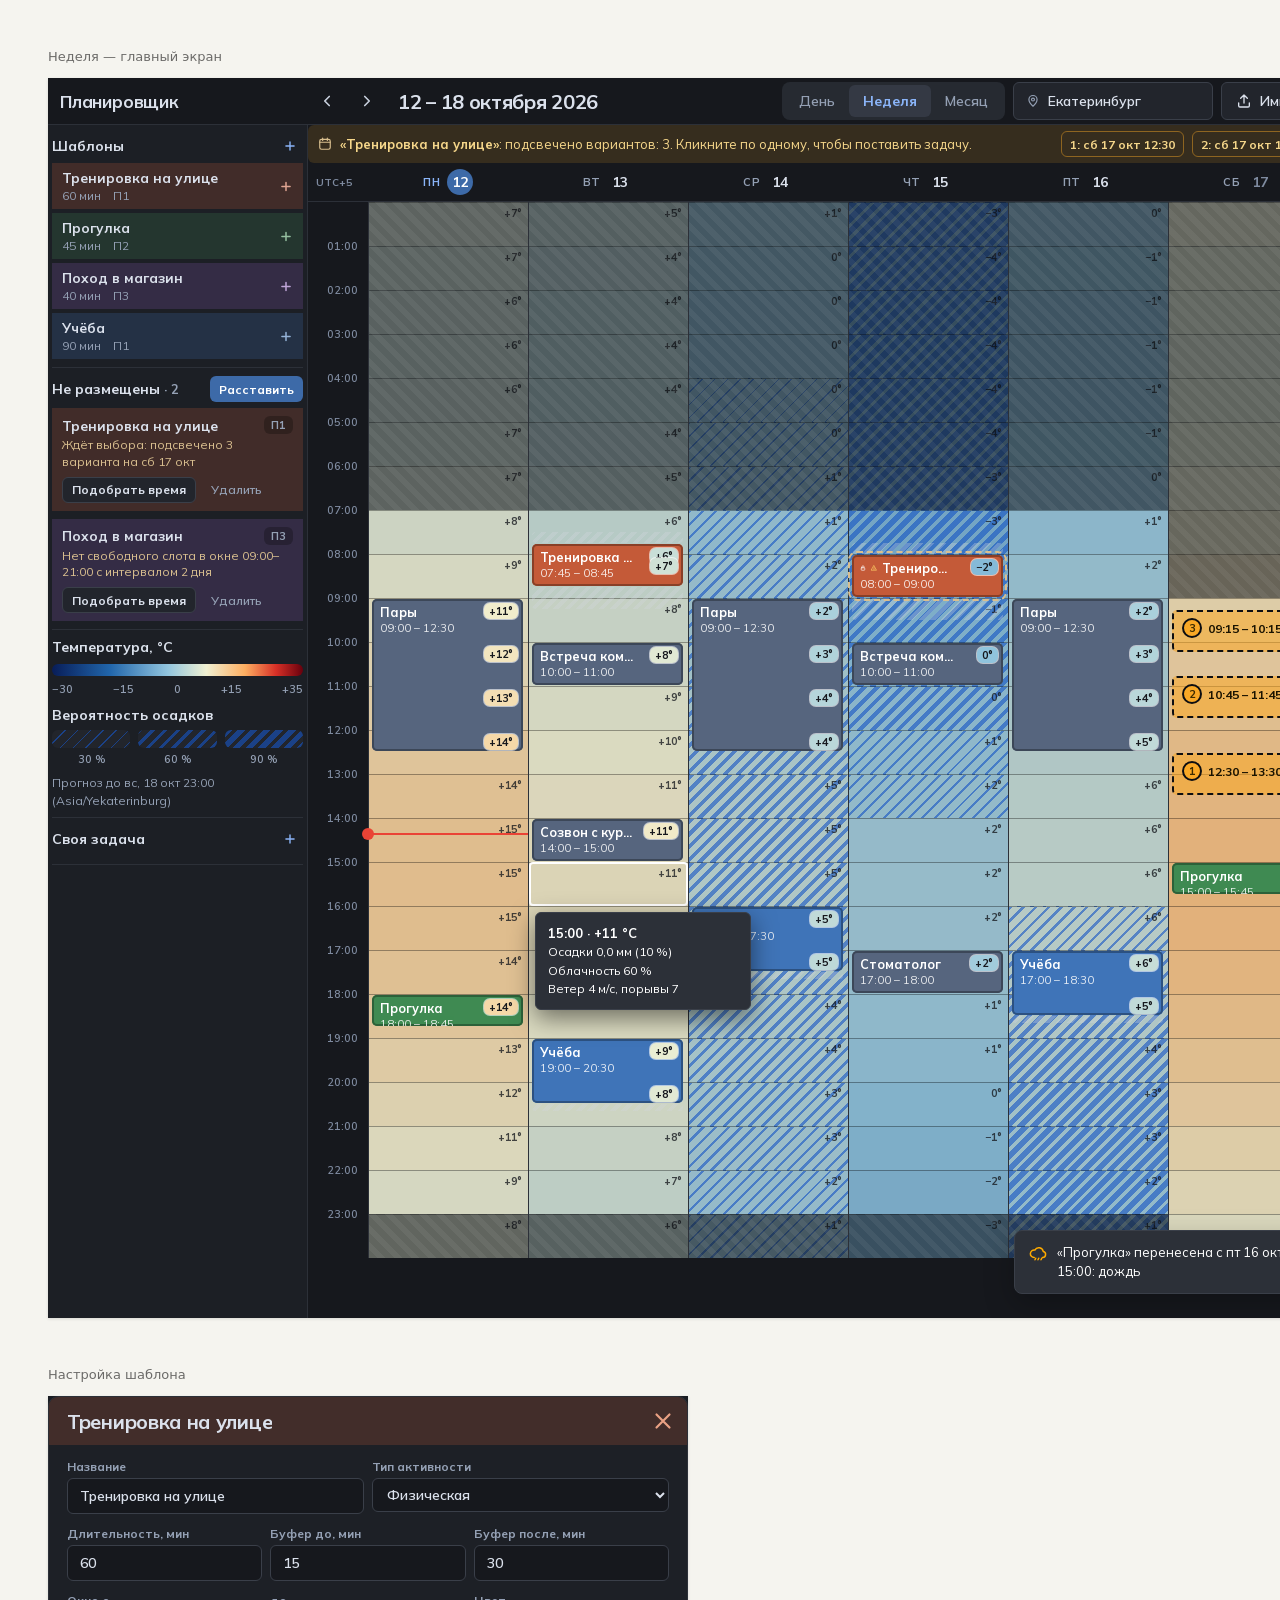
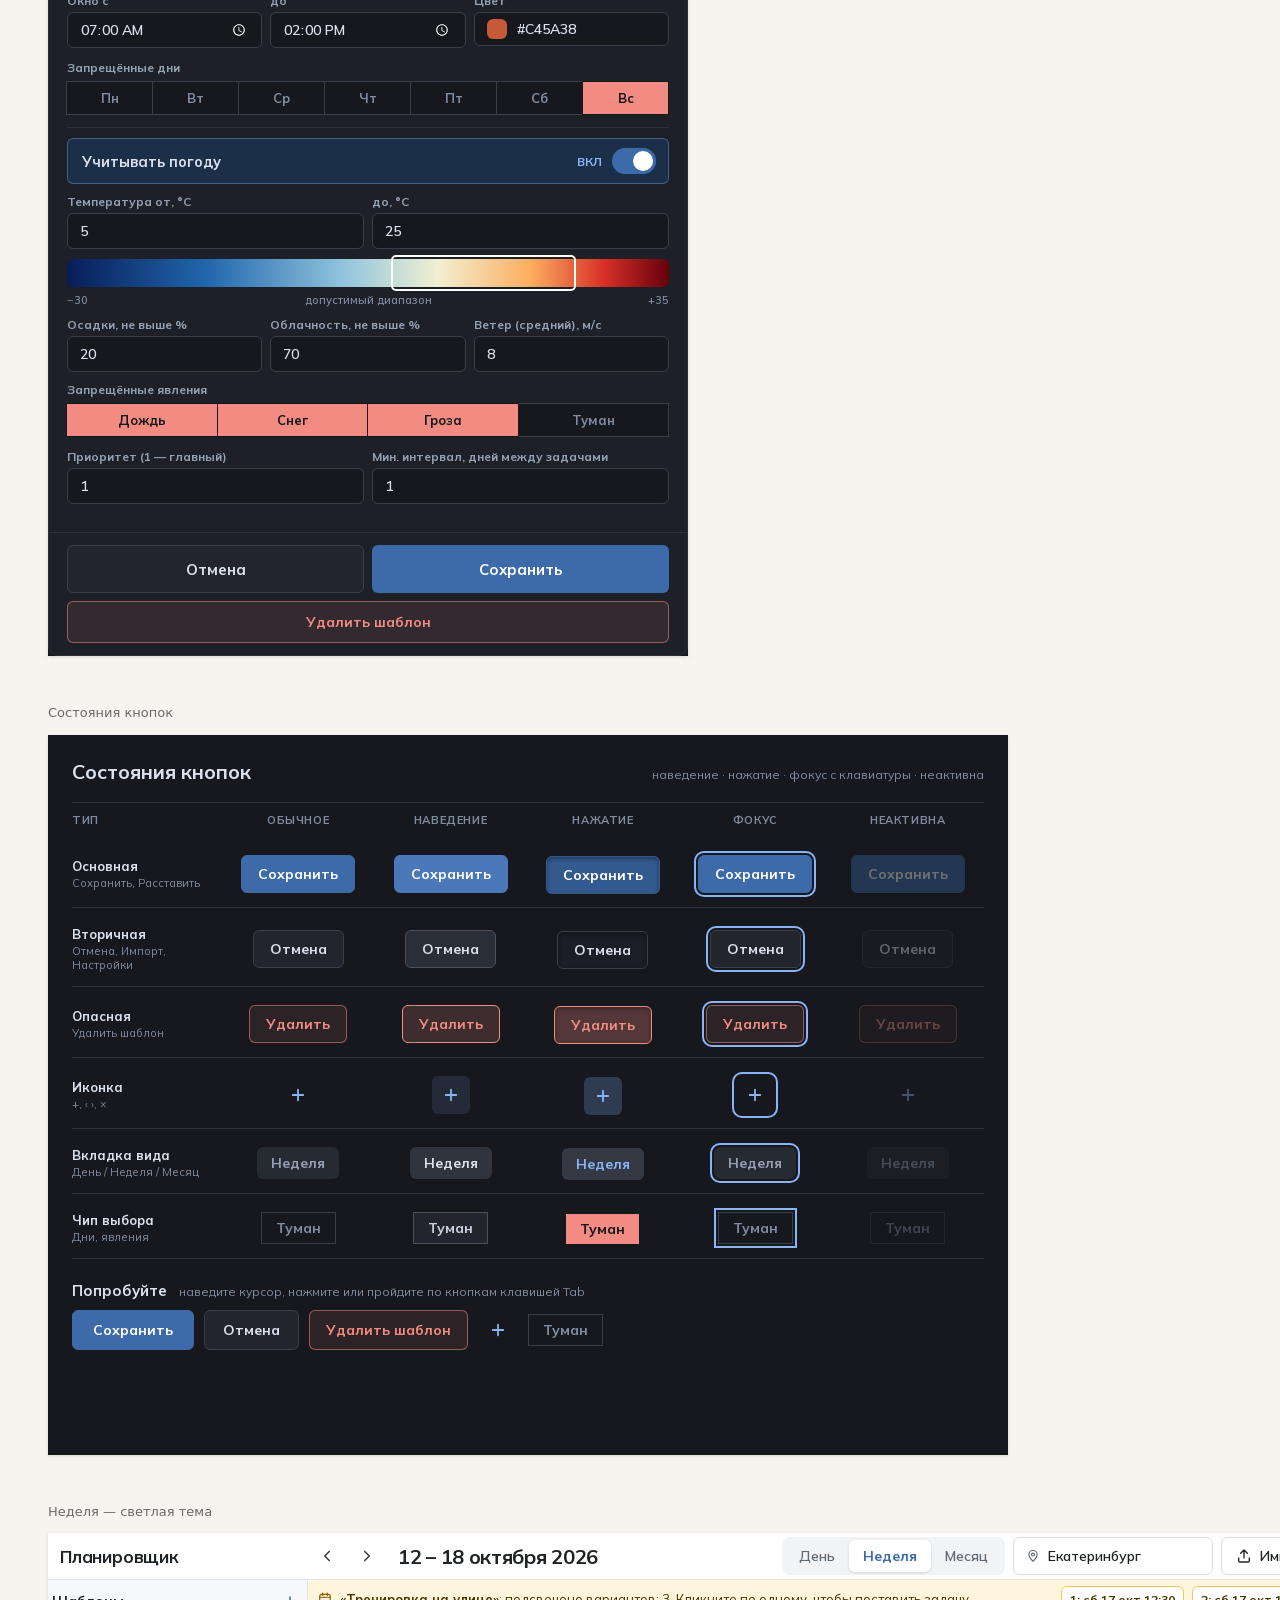
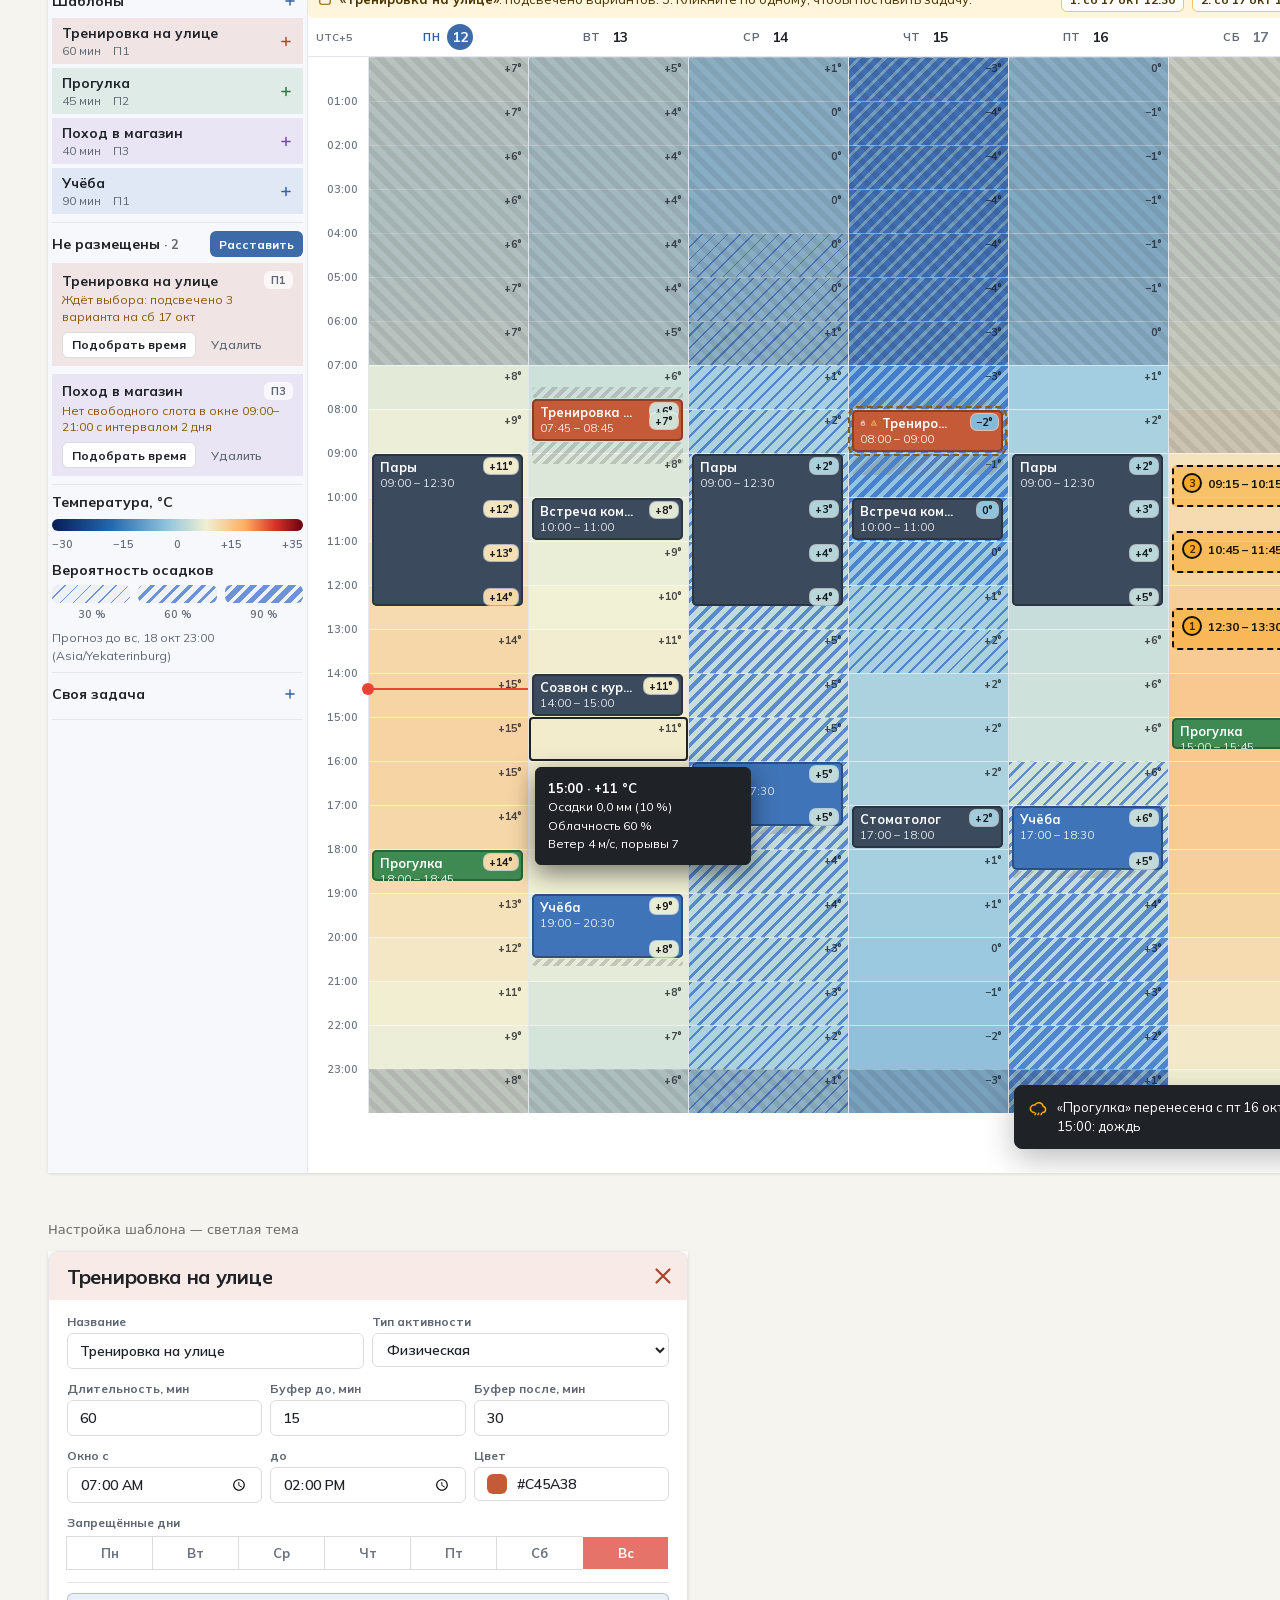
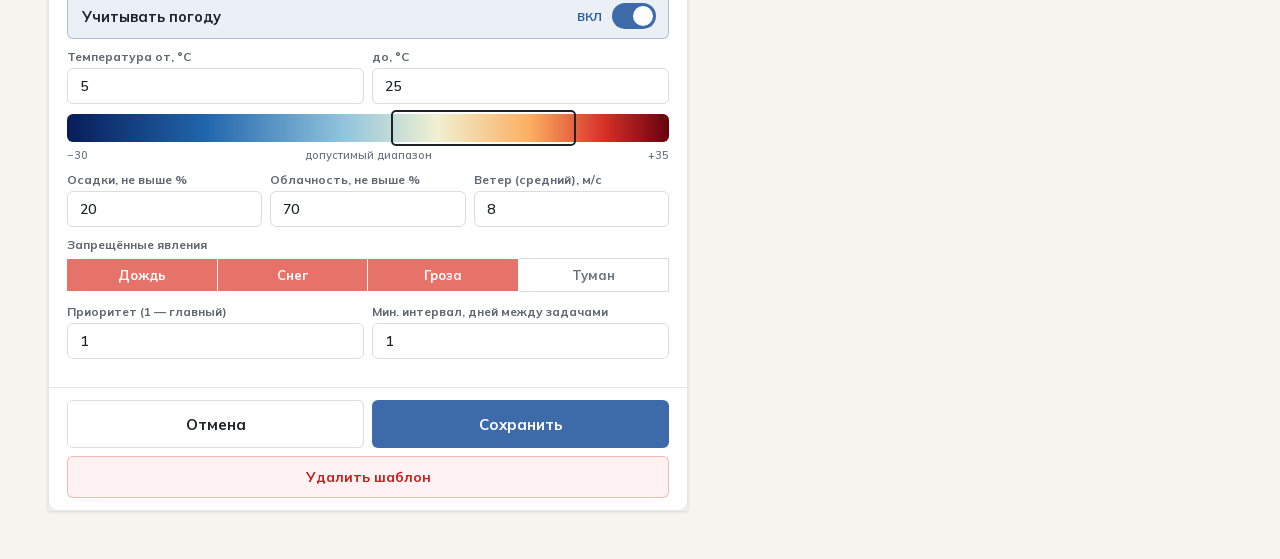
==== Погодный планировщик.html @ 5e6306bb "first commit" ====
<!DOCTYPE html>
<html>
<head>
  <meta charset="utf-8">
  <title>Погодный планировщик</title>
  <style>
    * { margin: 0; padding: 0; box-sizing: border-box; }
    body { background: #faf9f5; display: flex; align-items: center; justify-content: center; min-height: 100vh; font-family: -apple-system, BlinkMacSystemFont, sans-serif; }
    #__bundler_loading { position: fixed; bottom: 20px; right: 20px; font: 13px/1.4 -apple-system, BlinkMacSystemFont, sans-serif; color: #666; background: #fff; padding: 8px 14px; border-radius: 8px; box-shadow: 0 1px 4px rgba(0,0,0,0.12); z-index: 10000; }
    #__bundler_thumbnail { position: fixed; inset: 0; width: 100%; height: 100%; display: flex; align-items: center; justify-content: center; background: #faf9f5; z-index: 9999; }
    #__bundler_thumbnail svg { width: 100%; height: 100%; object-fit: contain; }
    #__bundler_placeholder { color: #999; font-size: 14px; }
  </style>
  <noscript>
    <style>#__bundler_loading { display: none; }</style>
    <div style="position:fixed;bottom:12px;left:12px;font:13px/1.4 -apple-system,BlinkMacSystemFont,sans-serif;color:#999;background:rgba(255,255,255,0.9);padding:6px 12px;border-radius:6px;box-shadow:0 1px 4px rgba(0,0,0,0.08);z-index:10000;">
      This page requires JavaScript to display.
    </div>
  </noscript>
</head>
<body>
  <div id="__bundler_placeholder">Loading Погодный планировщик...</div>
  <div id="__bundler_loading">Unpacking...</div>

  <script>
    
document.addEventListener('DOMContentLoaded', async function() {
  const loading = document.getElementById('__bundler_loading');
  function setStatus(msg) { if (loading) loading.textContent = msg; }

  const FONT_MIME = /^(font[/]|application[/](x-)?font-|application[/]vnd\.ms-fontobject)/i;
  const MIME_TOKEN = /^[\w.+-]+[/][\w.+-]+$/;
  function toBase64(bytes) {
    let bin = '';
    for (let i = 0; i < bytes.length; i += 0x8000) {
      bin += String.fromCharCode.apply(null, bytes.subarray(i, i + 0x8000));
    }
    return btoa(bin);
  }

  // Error sink persists across replaceWith since it's on window, not the DOM.
  window.addEventListener('error', function(e) {
    // Failed resource loads (CSP-blocked links, scripts, images) fire plain
    // events at the element — warn only; real JS errors carry message/error.
    if (!e.message && !e.error && e.target && e.target !== window) {
      console.warn('[bundle] resource failed to load:',
        e.target.tagName, String(e.target.src || e.target.href || ''));
      return;
    }
    var p = document.body || document.documentElement;
    var d = document.getElementById('__bundler_err') || p.appendChild(document.createElement('div'));
    d.id = '__bundler_err';
    d.style.cssText = 'position:fixed;bottom:12px;left:12px;right:12px;font:12px/1.4 ui-monospace,monospace;background:#2a1215;color:#ff8a80;padding:10px 14px;border-radius:8px;border:1px solid #5c2b2e;z-index:99999;white-space:pre-wrap;max-height:40vh;overflow:auto';
    d.textContent = (d.textContent ? d.textContent + String.fromCharCode(10) : '') +
      '[bundle] ' + (e.message || e.type) +
      (e.filename ? ' (' + e.filename.slice(0, 60) + ':' + e.lineno + ')' : '');
  }, true);

  try {
    const manifestEl = document.querySelector('script[type="__bundler/manifest"]');
    const templateEl = document.querySelector('script[type="__bundler/template"]');
    if (!manifestEl || !templateEl) {
      setStatus('Error: missing bundle data');
      console.error('[bundler] Missing script tags — manifestEl:', !!manifestEl, 'templateEl:', !!templateEl);
      return;
    }

    const manifest = JSON.parse(manifestEl.textContent);
    let template = JSON.parse(templateEl.textContent);

    // Nested page bundles (iframe targets). Each ships ONCE, in the ROOT
    // document's manifest; frame srcs carry an about:blank#<uuid> marker
    // instead of a substitutable uuid. Every document mints the blobs for
    // its OWN frames — from local text at the root, or text obtained from
    // its DIRECT parent over the relay protocol below — so each frame
    // navigation stays same-origin with its initiator and a deduped page
    // loads at any depth on any host, including a file:// download's
    // opaque origins (where a blob minted by one document cannot be
    // navigated to by another).
    const pageOrderEl = document.querySelector('script[type="__bundler/page_order"]');
    const pageOrder = pageOrderEl ? JSON.parse(pageOrderEl.textContent) : [];
    const pageSet = new Set(pageOrder);
    const pageTexts = {};

    // ── Nested-page text protocol (parent-chain relay) ──
    // Page bundles ship once, in the ROOT document's manifest. Every
    // document mints the blobs for its OWN frames, obtaining page text
    // through a strict parent-chain relay: a document only ever SENDS to
    // its direct parent (which, for every document the publisher's own
    // runtime minted, is another publisher document) and only ACCEPTS
    // text from that direct parent; requests from below are honored only
    // for the document's own child frames, and the ROOT never sends
    // upward at all. That last rule is load-bearing: the artifact host's
    // frame-ancestors allows claude.ai (and friends) to frame an
    // artifact, so window.top can be a FOREIGN document — a top-addressed
    // protocol would hand page uuids to that ancestor and accept forged
    // "page text" from it, minting attacker HTML as an artifact-origin
    // blob document. The chain never touches the ancestor: requests stop
    // at the root, replies are origin-addressed per hop (never '*' when
    // an origin exists), and both directions are origin-gated (on https
    // a foreign sender's origin can never equal this document's; in
    // opaque contexts — file:// — everything serializes as 'null', where
    // an embedded EXTERNAL frame still fails the gate by carrying its
    // own real origin, and a sandboxed child of such a frame is excluded
    // by the own-child-frames check plus uuid unguessability). Shape is
    // deny-by-default: one request form, one reply form, no error
    // replies.
    // window.origin is the SERIALIZED SECURITY origin ('null' in opaque
    // contexts such as a sandboxed preview iframe) — location.origin is
    // computed from the URL and stays 'https://…' even when the document
    // is sandboxed, which would misgate every opaque chain.
    const OWN_TARGET = /^https?:[/][/]/.test(window.origin || '')
      ? window.origin
      : '*';
    function trustedOrigin(e) {
      if (e.origin === window.origin) return true; // https chains; opaque==opaque
      // file:// trees: Chrome serializes the file document's origin as
      // 'file://' while the blob: documents it mints serialize as 'null',
      // so the two legitimate shapes can never string-match — accept the
      // pair in both directions. https origins never serialize as either,
      // and sender identity (own child frame / direct parent) is checked
      // separately.
      return (
        (e.origin === 'null' &&
          (window.origin === 'file://' ||
            window.location.protocol === 'file:')) ||
        (/^file:/.test(e.origin) && window.origin === 'null')
      );
    }
    // Non-empty only in the root document (nested bundles ship an empty
    // island), so it doubles as the root marker: the root answers from
    // local text and treats a miss as authoritative — never relaying to
    // its (possibly foreign) parent.
    const isPageRoot = pageOrder.length > 0;
    const blobUrls = {};
    const resourceBlobs = {};
    const UUID_SHAPE = /^[0-9a-f]{8}-[0-9a-f]{4}-[0-9a-f]{4}-[0-9a-f]{4}-[0-9a-f]{12}$/;
    const pendingFrames = {}; // uuid -> [{el, frag}] awaiting text for own frames
    const pendingRelays = {}; // uuid -> [childWindow] awaiting text to pass down
    function mountPage(el, frag, text) {
      const pageBlob = new Blob([text], { type: 'text/html' });
      const u = URL.createObjectURL(pageBlob);
      resourceBlobs[u] = pageBlob;
      el.src = u + frag;
    }
    function deliverPage(uuid, text) {
      const frames = pendingFrames[uuid];
      delete pendingFrames[uuid];
      if (frames) for (const f of frames) mountPage(f.el, f.frag, text);
      const relays = pendingRelays[uuid];
      delete pendingRelays[uuid];
      if (relays) {
        for (const cw of relays) {
          try { cw.postMessage({ __bundler_page: uuid, __bundler_text: text }, OWN_TARGET); } catch (err) { /* gone */ }
        }
      }
    }
    function ownFrameWindows() {
      const out = [];
      for (const f of Array.from(document.querySelectorAll('iframe'))) {
        try { if (f.contentWindow) out.push(f.contentWindow); } catch (err) { /* detached */ }
      }
      return out;
    }
    window.addEventListener('message', function (e) {
      const d = e.data;
      if (!d || typeof d !== 'object' || !e.source) return;
      // Origin gate first; the structural checks below (own-child-frames
      // for requests, direct-parent + solicited-uuid for replies, the
      // root's never-relay rule) are what hold in fully opaque chains
      // where origin strings can't discriminate — a sandboxed root's
      // FOREIGN wrapper still fails all three even though both serialize
      // as real-vs-'null' rather than matching.
      if (!trustedOrigin(e)) return;
      if (typeof d.__bundler_need === 'string' && UUID_SHAPE.test(d.__bundler_need)) {
        // Requests are honored only for this document's own child frames.
        if (ownFrameWindows().indexOf(e.source) < 0) return;
        const uuid = d.__bundler_need;
        const text = pageTexts[uuid];
        if (typeof text === 'string') {
          try { e.source.postMessage({ __bundler_page: uuid, __bundler_text: text }, OWN_TARGET); } catch (err) { /* gone */ }
          return;
        }
        if (isPageRoot || window.parent === window) return; // authoritative miss
        const waiting = pendingRelays[uuid];
        if (waiting) {
          if (waiting.indexOf(e.source) < 0) waiting.push(e.source);
          return;
        }
        // Never-answered uuids would otherwise accumulate forever under a
        // request spray; past the cap (far above any real page count) new
        // relays are dropped rather than remembered.
        if (Object.keys(pendingRelays).length >= 128) return;
        pendingRelays[uuid] = [e.source];
        window.parent.postMessage({ __bundler_need: uuid }, OWN_TARGET);
      } else if (
        typeof d.__bundler_page === 'string' &&
        UUID_SHAPE.test(d.__bundler_page) &&
        typeof d.__bundler_text === 'string'
      ) {
        // The shape test is load-bearing beyond tidiness: the solicited
        // check below uses the in operator, which matches prototype keys
        // ('__proto__', 'constructor') — an unshaped key would reach
        // deliverPage and throw, painting the error banner.
        // Text is accepted only from the direct parent — the document
        // that minted this one.
        if (e.source !== window.parent || window.parent === window) return;
        if (!(d.__bundler_page in pendingFrames) && !(d.__bundler_page in pendingRelays)) return;
        deliverPage(d.__bundler_page, d.__bundler_text);
      }
    });

    const uuids = Object.keys(manifest);
    setStatus('Unpacking ' + uuids.length + ' assets...');

    await Promise.all(uuids.map(async (uuid) => {
      const entry = manifest[uuid];
      try {
        const binaryStr = atob(entry.data);
        const bytes = new Uint8Array(binaryStr.length);
        for (let i = 0; i < binaryStr.length; i++) bytes[i] = binaryStr.charCodeAt(i);

        let finalBytes = bytes;
        if (entry.compressed) {
          if (typeof DecompressionStream !== 'undefined') {
            const ds = new DecompressionStream('gzip');
            const writer = ds.writable.getWriter();
            const reader = ds.readable.getReader();
            writer.write(bytes);
            writer.close();
            const chunks = [];
            let totalLen = 0;
            while (true) {
              const { done, value } = await reader.read();
              if (done) break;
              chunks.push(value);
              totalLen += value.length;
            }
            finalBytes = new Uint8Array(totalLen);
            let offset = 0;
            for (const chunk of chunks) { finalBytes.set(chunk, offset); offset += chunk.length; }
          } else {
            console.warn('DecompressionStream not available, asset ' + uuid + ' may not render');
          }
        }

        if (pageSet.has(uuid)) {
          pageTexts[uuid] = new TextDecoder().decode(finalBytes);
          return;
        }
        if (FONT_MIME.test(entry.mime) && MIME_TOKEN.test(entry.mime)) {
          // Strict artifact hosts allow font-src data: but not blob:.
          blobUrls[uuid] = 'data:' + entry.mime + ';base64,' +
            (entry.compressed ? toBase64(finalBytes) : entry.data);
        } else {
          const blob = new Blob([finalBytes], { type: entry.mime });
          blobUrls[uuid] = URL.createObjectURL(blob);
          resourceBlobs[blobUrls[uuid]] = blob;
        }
      } catch (err) {
        console.error('Failed to decode asset ' + uuid + ':', err);
        const blob = new Blob([], { type: entry.mime });
        blobUrls[uuid] = URL.createObjectURL(blob);
        resourceBlobs[blobUrls[uuid]] = blob;
      }
    }));

    const extResEl = document.querySelector('script[type="__bundler/ext_resources"]');
    const extResources = extResEl ? JSON.parse(extResEl.textContent) : [];
    const resourceMap = {};
    for (const entry of extResources) {
      if (blobUrls[entry.uuid]) resourceMap[entry.id] = blobUrls[entry.uuid];
    }

    // Artifact-host CSP (connect-src 'self') refuses fetch() of blob: URLs —
    // consumers read these Blobs directly. Survives the swap like the error sink.
    window.__resourceBlobs = resourceBlobs;

    setStatus('Rendering...');
    // Page uuids have no blob here — they ride inside about:blank#<uuid>
    // frame markers the pass below resolves after the swap.
    for (const uuid of uuids) {
      if (pageSet.has(uuid)) continue;
      template = template.split(uuid).join(blobUrls[uuid]);
    }

    // Strip integrity + crossorigin — blob URLs from a file:// document inherit
    // a null origin, so crossorigin forces a CORS fetch that SRI then rejects.
    // The manifest bytes are ours; SRI protects against CDN compromise, not this.
    // appifacts: only on tags now pointing at OUR blob: URLs. A reference the
    // bundler left live-fetched (an absolute x-import, a runtime dependency it
    // could not embed, an authored external script) keeps the pin it was
    // written with: that fetch is exactly what SRI protects. (A crossorigin
    // on a parent whose child carries the blob — <video crossorigin><source>
    // — is left alone too; the attribute is then the author's to drop.)
    template = template.replace(/<[a-z][^>]*>/gi, (tag) => /\s(?:src|href|srcset|poster|data|xlink:href)="blob:/i.test(tag) ? tag.replace(/\s+integrity="[^"]*"/gi, '').replace(/\s+crossorigin="[^"]*"/gi, '') : tag);

    const resourceScript = '<script>window.__resources = ' +
      JSON.stringify(resourceMap).replace(/<\//g, '<\\/') +
      ';</' + 'script>';
    // Inject after <head> so the DOCTYPE stays first; prepending the script
    // would push the parser into quirks mode. DOMParser always emits a <head>
    // (synthesizing one if the source HTML omitted it) but may carry
    // attributes through, so match the full opening tag. slice() rather than
    // replace() keeps us clear of $-pattern substitution in resourceScript.
    const headOpen = template.match(/<head[^>]*>/i);
    if (headOpen) {
      const i = headOpen.index + headOpen[0].length;
      template = template.slice(0, i) + resourceScript + template.slice(i);
    }

    // Parse the template and swap the root element. Scripts inserted via
    // DOMParser/replaceWith are inert per spec — re-create each with
    // createElement so they execute, awaiting onload for src scripts to
    // preserve ordering (React before ReactDOM before Babel before text/babel).
    const doc = new DOMParser().parseFromString(template, 'text/html');
    document.documentElement.replaceWith(doc.documentElement);

    // Resolve page-frame markers: mint this document's own blob for each
    // framed page — from local text when this is the root, otherwise by
    // asking the direct parent over the relay protocol above. An
    // unanswered request leaves the frame on about:blank, the same
    // degraded state as a refused embed.
    {
      const MARKER = /^about:blank#([0-9a-f]{8}-[0-9a-f]{4}-[0-9a-f]{4}-[0-9a-f]{4}-[0-9a-f]{12})(#.*)?$/;
      const needed = [];
      for (const el of Array.from(document.querySelectorAll('iframe'))) {
        const m = MARKER.exec(el.getAttribute('src') || '');
        if (!m) continue;
        const text = pageTexts[m[1]];
        if (typeof text === 'string') {
          mountPage(el, m[2] || '', text);
        } else if (window.parent !== window && !isPageRoot) {
          const had = pendingFrames[m[1]];
          (pendingFrames[m[1]] = had || []).push({ el: el, frag: m[2] || '' });
          if (!had) needed.push(m[1]);
        }
      }
      for (const uuid of needed) {
        window.parent.postMessage({ __bundler_need: uuid }, OWN_TARGET);
      }
    }

    const dead = Array.from(document.scripts);
    for (const old of dead) {
      const s = document.createElement('script');
      for (const a of old.attributes) s.setAttribute(a.name, a.value);
      s.textContent = old.textContent;
      // text/babel scripts with a src: read and inline. transformScriptTags
      // does XHR against the src, but blob:null/ from a file:// origin is
      // silently dropped. Inlining makes it a plain inline babel script,
      // which transformScriptTags handles unconditionally.
      if ((s.type === 'text/babel' || s.type === 'text/jsx') && s.src) {
        const pre = resourceBlobs[s.src.split('#')[0]];
        s.textContent = pre ? await pre.text() : await (await fetch(s.src)).text();
        s.removeAttribute('src');
      }
      const p = s.src ? new Promise(function(r) { s.onload = s.onerror = r; }) : null;
      old.replaceWith(s);
      if (p) await p;
    }
    // Babel standalone auto-transforms type=text/babel on DOMContentLoaded,
    // which fired before we swapped the document. Trigger manually if present.
    if (window.Babel && typeof window.Babel.transformScriptTags === 'function') {
      window.Babel.transformScriptTags();
    }
  } catch (err) {
    setStatus('Error unpacking: ' + err.message);
    console.error('Bundle unpack error:', err);
  }
});

  </script>

  <script type="__bundler/manifest">
{"b8b12810-e17d-4bee-95e9-1fae5b3ce254":{"mime":"text/html","compressed":true,"data":"H4sIAAAAAAAAE7y8yZLjSJYgeM+vQHp2p5klzAxcsNE8PEJIECBBggRJECBIz6gQLIqFxEbsYESI1HVkDnOp+9zmPDLTLdIzLVXzC1G/UF8yogBJo5lbZmdljYyHhDgIqD59+vTt76l/9/uhyKy3CxZxUt/7/nffXf4Cmvn97xDkOx+kGmI4WpyA9MunLLWe6E/1h9RNPfD9b//rb//y2//527/89l9+++d//Z9/+7+Q3/6f3/77b//7b//823/713/87V9++z/+9X/67b/99n8j//aP/4T89s+//dff/stv//W3//6v/8t3WDMfQkrSqnlCkD8hPyO+Fttu8IK0PiORZppuYNfPelg+Je6p/qmHsQniJz0sPyO/1hP10KyQnxFdMw52HGaB+YL8wdKsnkV8Rkw3iTytekEsD5SfEc1z7eDJTYGfvCAGCFIQf0b2WZK6VvVkhEEKgvT1g+8GTw5wbSd9QdqtVu58RqwwSJ8szXe96gV50qLIA09JlaTAf0QGnhscZpoh1b+5MEgfkUQLkqcExK51wfYPP/2kZ4HpgfgnL9TgFpGfkShM3NQNgxfEcktgwh2naei/IJ1WVH5G4gaH5gdE4QVpd6MSaz/j/14kjNAL4xfkDyRJfn5HMsu6oTodlUgbh+udCR5rppsl9YfzgTiaGRYvSAtpRyWCRyUS27p233qs/3tudx4+I6cnNzBBWZOv1fqABKmT+Xqgud5HRHCDBKQ1AxSumTo1lP/8Gbk5kv/8HzzhD3nminSv1+v9VZyTHB7eX0Eu1PfASJ8sF64ZBqnmBh8AjDzNAE7omSBGfr6eUL14zW+JewIv59OAk7/DrmLzXRAmRuxGaSNDZ3n6kMeuhArCAHxGfr2BgiDfmW6O1L+/fLqeQ3MMZ1Zsd6LyswestHmqufAvMOEHPHjDgs3+6u3dkL/mnQ5BPF7+bz33Hj5f2JGE3AiXfcuMZP3myop/gRNb9MPny5k2fPip2TSCrB03QSLNBkgMjpkbgwSZaLkm1SRF0vBCtOeGSJjp5jXVsVeyf4c1+vI7qIbqj5CUrvnl04cH/Ol74Xwif6/6fH5+fkXk27XOB/7pezmINOPgBvbrhFrj3rDL78zQyHwQpM+aabI5CFLBTVIQgPj+bijOmEZcIMLAvHtEtKQKDMTKAgOyx/0D8vPvEMjWSYpc2OwLcgVpg5T1AHwcVLx5f/cNincPn3+HXMEhCUilVEuz5N5P7AfkZ8S1kPvz0IfLAs8pKNMzXsgXxE9sKBJXNDhxvv5pxs9Y5AuC/cM9ZNKv2I+/QO50DQ0u8xX78b58evihFqx3H/LA/POznzzBb43kPmDu5ytwCPentThl5zX0r38untGnH9Gv2I+Xx/+EvdlRGg60BJD4vV6lIGnIhSAeSBHdDZAvyN3d5/qNFcbIPXztIl+gtnOR75B6yrMHAjt14Bv0C9Iq6VardQGD1EDQL4iUxpAwVhz6jKPFTGiCZ7iv6j7IPO/xDCnJdC2OterefYTQLsAeGgwalRSDNIsDRE9D7V53g/[base64]//CPye/Bcf4fP4DnVYhukb55//+XLmQyv5wm5LPTAM8Tg/u5rIy0/vm7YagiQhvXWX+4ez/OQK9jnVLPnmg8ez0xxf/2QxAbyyy+vA50YWPDF3d2FBS7Hf8sQuRYj0a1M167WL7+8vrg8nCX983Wa+bepAhDHdw8QYgR5FgQm47ieeX+dacRAS8F58v2d6eZXhM1nFy7yDtjlW23Lno0kWYMSaoq7v8mqNY7WjYHrnA1c5j75YRAmkWaAx+vTrQH7Q0drd9rExbxZFq3RrasBa7cu/tRbC0Zf37xA25WEnmsifyCMjt4BV6PVqx2RwnFT8FSv+xLF4KmIteizr5UXFxWHDmqYg9jywuJFy9LwSoy3SvP+7Ysf3g1AP9Io9+3WA/IC2QVBz+zyyqF3CIrcv/J/w2dVBF7H3oNny/VAoPkA+QG5Q+7hlNd3z4nnGuC+9YiQrQcERe5emu+eG4AghC8e7prVa5X0iKRxBh4+Q9WUxtVZgBol7WuBa4EkZb1bBjxmIK4k4AEjDeP7u0ZBfIU43phO7DL30493Zx5rYKbAj7yaDf/9MC9zX2HW2uIGzV9+QX7/usKrOni1h3e18n1BfDdJoJFtYCOmlmp3V+m9aI9a71zVR/wjMjvPSs5OjWYntaJ7ReHl7hH5/Q1Kj8jdK0LNxxsEP1YXHxwB8gWZSOL8OYIB5P0r+FtuO0ODxu+yxNtprwu/m3bR5HOQpMBsnLhmzwly71oxZLVG2SUPzwirGQ6SOG6UIOKcYR8RN6g1/0oU1xdIl5O9S65b+Iw0gJLYuOh/LUA0PczSF93TgsMfvssy1/weBq4HEF8guUGSAs1EQgvRkCTTk9RNs1TTPYDA4c8Im4O4ui4IA800qfHRvVBPoENwBZUmiLiZN3g0BwflEvFCQ/[base64]/R32+qMbE6POkwdUD88HzD2xB1Earrv0cXwMk/1cr+vYa5gkW+vFnih1tRuPnwRhaQF+Trj++hSQDKXwAKRALp69RvVoXmMUG+ID//+ipS//ZP//hv//SPZ8l6qiWr5qkrd9w33PNkOJobNKzzcJ51gbG4lUcoeEgYGOCN3H0kcGfReC+SH0nIO9F4PLM8ZJUryhc4qROHme1AaUxj10iRbzfwAhn0shz0/6CPGCMSOx9KSBreipDpxuAKAzKbaziPNUrgrVxDfKNM99zEATF0iYurAxpnQer64Mycj4ibXPjtdcYV0EMtQDVSfYZhF2vpujF4LrVCSB0tfYvZ5zqoBdBTr0c0Mq3FAHHCIIxBA/ECCaIP8b05lLAIEAP6Y1cSQzSuxxfUBEpAYF7lMIsKLTZrcfa8Z2QNcfK0JEXizANwj1Bsn3SgxXWSCYLS4tS1NCOt5f1VousVn7TAAEkKnW/N88IiQQxPy2B84yL3EBcrduHyD1BiG02tXSl8AfwIVdg55EjDCMo9okPlwIkrlh/NX48LqjsNScPoSTPNGCQJMC/ArqxfhJlnIg5cvOYyqM8TuHxN/wu+jcIzDBClkLD2K6BPV9781JyKmz7WTFCruDTVjAOIkfF6JiBaUhub8zbO2vUCp9ZsV/[base64]/3UB8q9Iogl72u/QrKj7L07A/VCMkroSZ/48Dc1Rz4gmH/9o//212dHqh5+41KvNqA5BUNyCeu4Zz1gu8m9fE3duDCglAub50IcTP/ad1fjdh1nUiqV/7hBeaRsB+x5xQk6f1bEjaB+tnv/uEtfc9vX6A4ntNJ1/xTnEELLtbjXnMpTQgCLsC/XFMR5zcPl0QQjLI+ww3XGDb7SD6ft/Xly81ZNSr7LF1pDEDygjBOHELxeBUuSEs46I2NaZDQklc4d2dAULvA0Rer/3KdlyDuxSW4gr8R3VdQSVjPTosQ8YDtpq4PTyeBIpDcKJOkDniffC01nMYKNKo7dW62F2luDFn0nT57PlPn4nterOINWsCFdv0GrZrtatWGuCYIUjetkPt31hbB3lrzB8h2tXSflUCzQRBpsZYC75yivibx7q/JobcnfRa1P/7x+h1B3nFbPex6Br/8cjPymru7CtrVML7Ount4uJ11j/1DA6zhbHDlsj/+Eflg4Rq/C6+/SU/CYC8MnoAfpVXjDJ2dSWi6Xq34fdBEhG+cz1p/R2n1KsKeFpgPtW/gwsmZ7jXq/wqwCeleXl9oQVKAOHkTUd2GYdA3gukqqKZgqF4rrCx1wthNtdTNQc1aDX/ULic0Dm89y/soTBJXbzQttIAP59O/VR9uAp3rFUTpJlo454qR75HWrY8PBUeOvYuL//rhklYc1P70+6+yzA9/ksb9RZNJ/9p66mlP1o8/078+XZ/xv+G53fm1SYpfYw4QwGiOa6xVvWztOEJb9fQ98vVn4D1CAbB//RHRCs2t/aLGyw3j2n42hu5bkCtI0o9A1kK1qTntPcw0RCItSeqI8q3u9MMsSCGd7y8IPdZT3qZrmxgKkvAcbMHH+69w4I+PyM8IjABfYDalTDFYXb9Dfn2TsEmRDPkCLdE50SnWVQd5Jdxf4N6kW27O62v24/ns4c/LEODVed4vSIagNcq30nPdmQk8NwdxvTdIo4/3ZV0O6M2BfYUTfrysZwIPpOCvjYCGpoH00FQ5zsChh3N5/0pp67mm9fMNtd8SK74c8Zsj/2tIfTQCItVAet00coueUUD8vh1yzjYiRvEchUk6a/Kd9z8jN5U+zQYvSEPWm4oxKNOXhuN+fbwx/w+fkV8Ro7Y69yCOYdEL+xNiQ3/rT9j53F5P8PL3u/MMi6AmfcPhyf37kwwzqCe+Xrf//hz6sCxUJ3vvP85n9D3v/q7xsu4eHm4J0pCjPuTnc219cy5qhFn6HGWJ882XD7dsglQzHGDebvvXK+PXBi3M0lt2/os1pHMW+qaKhNy6Ps3GYeEAPMME6i1T/N6EnhaU2dBCzLpGc9fUAe/qLC14bkTw4U3us1bejY/V+P6WG8PMIbQbSRpnRprFmteY7uQchN+/99tvvKgwvsZpj2cX4OmcakDrAoHhwrRMrd6awbX3/fjWW4EW6+7sjTw1yT0Ygz/U4VcBY1VYj4YW1Mo8762veoNNk0g72+fGTaodpzuYa4BpLt8N4J6b0PnVOW+Wf4VzibVh0SKqPa7XoEnzYCAXA9C43alTp2pqN+vqRt34TkkdQT3lydPZl4m1Om2SOlqA1C4cLF7cHut7P/j9+cFBl1N/fpXaAACz8UmajUOv6cYwNu7M+wlv5APDkNUl5H6fdzknXN7Er99kXJ6voCCO30j6c10fEq37V878Dmm9397V1GR1wew9xu+HpU3B7JocfKs831CrGXpDoY+05QW3/591JvINFX59s4UbL+qXXy7q5CxnX26qs2coNeu9ceagi/eOdBff4q8aqGb589C3BLv58JeO9vK51q3Xb5//pm3X1RKoDxpPFpjn7FUTu9bJx8JNAIx+Mj+razHQDYX+alYHK9otqEuOIIlirYKdY0mTSDK0CLm3tBiWSXJQp/LrlEed+DKgsX+ArtJbULVdhyJixmEEawS3Qh0DHyZfYmC+lYfGW3o+gCq5f0Pwh6sz/AVpd+hvBeKD44E28kLPm7N6wxh/kYWhHDUs/J5ZL8YMAV4Caqxfree3Kqem0TuVcx3/11QPnPhwO/gD4N9I6yXIequxYCqxjpARuMr7pC2igyqEkY5rugFIkiY+upqlW0BNKqoxeFlyjv/rHA+IYVXokjqpdTZImhwrxBuBJ3oLCXYM1F9/+unuEbmrhQ0a1hA2D9SmJ0CyoEbahJPPHB3DwtUtnBvX95zKjmF7SqSd8691L0jdt6FrQQDi5zd0geSDafo6N3DV4pd00tuiAETqm9QRcilGaOmlKFUbgDAAbxn7woc3bSIX1fS36Ko3sH7/DZ/AM3jjs9eh+F8ddxarb1e4DSbez3/8hvtexaHx5C5l3Ff7BJ37W7G+1IXOM29q4tf2trr9oJ57kXoUuUO0JAFp8vz8fHdZpI78kEUc+m4CnjXPu28m+Vp033S21S8ekC/fv/MWQQAt2ZdrkeqtPn/tQHidobuBFldSCut5Whrq9zWI2uF8eG9v6/6sc/gou0FK1w75/RXEeVc38z7sF3s3/DPiouhDA/yrC7Xb6wjj3NTRT+/dC3WQcxXecgPNG5xRqme/ZadmIzCb2hQFvjVgZ80zBJdBbhhIMDHiNx41NCUWLE2/8xauvvmFGB9AuL+zT25098beXY1v7KZ1AdVMnuEzLLfDzqNN/f7+wzkx0MzLHPh8mbOq37+f06xQAwfnnr4PBxhemICPFzScLDgkb+KxV9qnYap5AgjqU30LuE6E3tdtL++IdoH8M2KGAXhEcs3LAPIrZLya4Zst1rt7j1JzXnDaA6LHQDu8/9xg2/gaNdxvAFxRRr80K1/Y7824X9/8esNi77j+Au/hW+qElpXURe13tLkN3CG+MKZtEIe+4etizwlI7+sPj2dYD58vQNEvzZSr8NxifLbd3/Lqa7PeR8wOmwu0XHM9yFSPjUK66qpaR/laVY+KmyrXmz3fBv9vBPBc3H92tKTRV28Z4p3bfqYwfANxrJn62ayf7l9J8zf6j3D5a4ftOZtbqwPf9Wvv46ZF9pvPb9HEsLrLzEjf1n/Pdd5z23ts1D1OL4iepTWh6irA8w2YS3bzutm7ekLdPXZdGtL6s1534j7eXVvSmj/f6DPkh9e23RsCIS/Ihyr8A954zbu+yQm+ArvJDN4g+eubQ/hmYx/lCPXb/CDyTY7wLYzaBNwkC2+ySm/DqTfm6aajjLu2nzb88wFHw14xCOQbE/eeGP9jEvw9BPj3bP/igbx1QUCZrkDy9/T2gDL96bJ+8r69pwHbfIOZp8sqb9p7Lm//em/PZY2ZFt0k7W90YOOshNabRd+W/q6UaWhf0+fhFvL5Q0P4j0a/6frDMKR/aVKAQoww0qLGJoCpKyjFdwnwrDu4hFUHAhZIDef+AWLZFPbklVBX6C/w4FYyHxZboN2CnnQCkKZS0fjZXvWMSFmcu/k5rkgKLUI89wBunHjYrf58my386af3VY83v8+scONkrmrN3NyhuBzppbmpcVcdLQewIF6zeJ0sO7v+FRK7JvShE/jXty2DF1hNsa8pNjVbqSsSTdgE0fPgFjUrPTfqwY0+vz/0WgBDq8Hp7WF/YC9gQtYNMnD1YF87Ly+Pz0nkuWkz4XkfusH9W3F6eM8BUJtHCAxq7BiWM1GkvhxwzhxCmtQUqg+6jplu2/nOlTs3cEDsXsvsGgLze9dWiSR8A9IKa2nSEEZcSQ1HNZGVtOIhoWDaAOqJ17YEGNhee1Mbr7vuRcni5HM9C4aYcAai2TALmiLMcF43DjQxw+Ueg/sKUouimu+TlyYahEV32F8bhAUShdeuHkSUVzec/oz0oSiAGMDLEpe0LWzqaJQJAhvSERhYPdX7gj0yddtpEnpZCpDyyfWjME4fEe3aR2YCGKqBwKiQVwoadRgMsa6bVx7rfqI6iQVMqB9AHGjeuTH4ATkAEJ05ELZOwHTWtX0CerYpaHo7Xxo6NySvW1M0KJBNVvmWjs/Iff/2zC7AYIPnJVAunDAB55wn7JhxwWubX8023+WuCd4c/fffNTJ7FSE4DKYpINU0D2YC0zBsEvBamsauDonWtKE0BeOGBnd13xZMOD039eaP5OB8ueUe++6r9nT68es/fP/jn77HbPcRuU81uw4WsT8n9z+8JLHxC7xV8QvsFQbpLzBVBOJfoL/wSwkvprzArw9fPtV8gLmNg1TD+AEyzetKf07Qqxx9+fT1Hz79+KdP9Yp3dw9vRt3Q5P045AXCfGvcLrrufLvtC3J3uQz2jXqEqvHVVaqNVJMzcq3q/sZQ3ODz3Z8xzH5E7r7785+x21sCn7/DoItwtpvf312VKB9A8TxrtubS8aVf43IvuWnNOddTohicsxGNHqzhXfmz5nQYqJxVaJzA5oogDRF4r++QID68FwVvIC2ab5pXQODAd+uC/fXWc5NwSqoAGp36znHd/+Ra50RXnZep+/NCH8qEibjpQ+2hQne+bvq6aocL8yWXBtRaizVtJnUzTK3fIlA3rUIeQJqLEA+36c8LtAulL4KawW5IoMVQ7/+np0hLoTi/dpvDwlfd23p76LdtBHDDYlRHm1dur1G7x2pinFndvbm2cJnyvpwG8xCXb03iGkGvL762fnwXFH5oby43QFx4AeQdq6Lvx7nf2J/6VJtmnwv0ussGugXXDo7zPa9npIGb1DeMY3iGuatdIF1ZBLu92AYthRuAOK27IJMIGLXaicFT45Q2TfJQPV6V7+3VpTNnVwgogZGlMB68FAvCupe9tubQVzpfXrtpDIGRCYhzWIZrnBHkfgVgxKQDmJ5H6h9DcXb5PdB04F1+1K0HOnzzpo/dDI1LluWy3fuHxhHl4tA/Xx+7kPLxtoXhcv3qL1wBe76hGiwov/9+c3Vj1Xg3dcz69MYPeqnzox+Wx2rDUPdaX5K7Fyfq3JH70RWJcyufm1y6Ec+XJa4lD/1VaJPDRcW8Ten+pasSdZnjGelfBTULrvWVS43EA9rFUW32Gb65RfLY6JabCxYmsGN46xaqwBQ0rY+N92w2trw5zLdiOOuvpuyqbti59Tfv/yPdOw/3f3j+08MPlyaey1Kw4AGrox/3FQDvP9hYcL5IhHw57+kZis098GBurn/Rqvd3SWw0twfvbpMnzQWrb93cv1jg9L+2f/y7Cpxvm4T8r50fG2TeNa+8Kf+8zd6/JvjrHPxrUfLhg5yCo5nfNOS8wx1B7j/4DtWzVjc3fP3xoUnn/YwA7wW59Da93CD/LhNRU9PRzIfzmTfTIdiHD1IJ3/LCJTRpZt9u6/+r0tqtJThrN1BT6iMGPKvXh2/i5rDpu4ZT35u35DYd8O5GagPvlf1uIGoQXuiZz69+wANSpyFfWVh7Dur7utrz2/xq8u7OJgRz8+am8+RVwV9NR30BS4PW5KWJn6EldAN4m/IZSWMtSGAfd2MD15p906ZhhiBB1PHqGgHVeik2HmsHp/ZcYUyGvQ/h3rZbN52p8G4nDAvOFd1nhIcYQN3qawdQt/BqzaXsM27I7S5uumWbKuEHeNfXMGDbZhYYYWDW13s177UVFrLufVJfRW2E+JVWdUPPN5/2SXlX5zET2Ej3rUKKYvA+Z/C1HnoOl+/+cPfwtXUrj+/PEUL44ZyZj2JQf72H3nrz6r75q8mPNEg8nMfcwoyBH+bgvSL8/E4IzzgjX5rtID/U9v5cALu/3rGvWyiS57Mb8qV+bPInX5D4M/IrxA4e+gU8ZMVbG/+aPa7TDQ+X3b1r3W28kiTVArOJ0eAN5afrqSZ1OvDLDTeHAfL+36B4vLr7NUvAa/3mxdEpmtRIBMw3hddnZB27tg1iGPpnkDsgmrVLdemqvdHKDZJ//OOlfH77+vkjDmy6ns+kvLEO/6OJ9w+v5Pko//r+8i+SXcqdL3XGFcTx5b71TabxJls7aO4IN9OafNhtdvbX352Lr99hl38Q5PUfB0H+4sXo73/386c2ZRFEq2M8dSxNe8KBRj5pmtl5MgnCalNWF++06U8vP3+CKd1PL58awdJyrYH96fHTa7L90wusaD1+gkHyp5dPYzzh++c/LKn0NNXS56le9FBTlSfVrO/[base64]/mmDn1/KXghAuMJgyFrqLVLgyKQeE4IJ6Srpzn6nzYxWk6YeXxdOIFg0W0ogs5Ktc0zq62vOyMOFIOnB2+DUJ15kqclG2Mtj7CiYqLV8QEDMeT6JBTFpf6RV6hrjXzmN5h5HQm2z1j78doKp7IftfQe7Yl8ooAIrWHzcoT1gnJhYMybGt06GxWLl+oXS9jleKQTzN2AqJEmer0/[base64]/R9t5Yp8iTTDnHkU+NiMWwkpXlTgkYWSTXmrHtHXaDU3iM/MFoJMnyYKqQvQWWLL1SjtklvqHFebsChhom1XS6Elinc7BOyZLuYSymboNZ4WpjT9ujHiGHfYtQsnar1x9j3dFJpfNCL6boSR1r8Ybud6n+vkwG+8Na3bNLwuocw3nPzMdosOX7bNeVSmmkxXnXwfiemeeqHvYJ81B5aK4SK88a9A6eVQlMXqnbExurBCMlGbOK/aprArPN6orlgohpS2JwpNt2ccgO4jGhFznbwvXS75WKO+KsYffocEcL43XKWI3b230V6ko1m4Ch0es5HXE+X3H5ME5b2wUxwOOCnRByHPEjLQmlgJpZp3mFEdaMFcLBiOsDYmSteGWpq/wMH9PLkh4zFNEHQrdzOh3UhU1M02S/d6bjYVUN5oI975eyGffWJmmyDt2lNKUUfSWcYOgJm9EC6UpxUJ7KXJQ9LS0DrlxIFJ609kNHlFCKRgtxt1VUz5yV0m7nVcu4ZN0jLWC9+WpwUNvSdDTbV8uuGgB/YkRTeoHiCRmDCel1vV6LJk/dHdZuVaf93PMUPBVsfb/wzJSO0YqPoiOTj7ER1dfbNlFZXirOcskbyDpqRVicBr2IPwXxYnqMuHyehNMU5L3OJDVNmjkOB8uAyk0S2676OiqMuo5GqIvlvN/faMWhpU7wwNusBTCQFiS9U7a84lJ2+1TFx2O1jbMqkCJ9zMepw9kOBk4bgEkHmTAyp4UO83W1nZWdEyNhu8Wko4I+FoptxqGxuT2rDnh37Bm0WoSdij9OXb3f3YyHuzVhmQk7kbfGSLC0IZ/gArdTjWnWZ3VCS0F11A4BT+zN+Rqz8zWlEmyeV/0eNWj1UMrIrDzkxHVErkKKtFYTurcsqTVF4T0KV4M9Rsx7VI8f9U2GoJnQZqShyLs+bVZ9WyPyMVWki8lWHbL5tNrtDsugM6wGhssduv5GIdwwFpUWM0md2Ma6h3kv1+gWferkZBT07GGIld68Ixb7mdIaYXPlyGpGNFyMIzyhKCNgu/5iwDiLLopnZDE+ndqe53VPdgoEMGVZKxeGrOvQbXRGbNO0CAShopaU4Hn02IiwrD1YDrtcd0Pudqmx36OnftwXRRIniqCNL3RhsDnR/H4+OImb9cZwKWFBzB22wqnSiQxXEkVsBNbbdLl39awzywYTejGe2MfF+NTZT/aYXZl4ws5HOy0BtoUyOwzdShm+7M8Xg8SfeCkhzFzvdLKswZZzNzEYU8OWs0nkwJBO1IJeBKW93yzX2UZkBAIt0XVPSwpjYVPo3La66TgKlyCe4kl7xfOd4QJQU/xIGj2c2CwtdDHdimHH1HCd6FbaxMznAievrQHLaJmZ8Jm0WFBHqSiqBXpAMbCIvQNqLvJyP8OpLFsegyDfSJ2FrgfuKcu7+FyJl+Mi7o7y9ik/[base64]/m0ZEmBpVh+1KPclq52gIt2++tOkdgrJa5WKpCI7VSBJ0sIm0pc9ikhOolYPPUoUwT9eUfug+4p83o9Za2SJhcmUlfZAnaUt0kMDePebDbf0D428Hh5mmMtpnuoTousOxOPBbulHcvsh/[base64]/[base64]/7TJ6zqr4dNWyJUkY03vew3OFSIfC2m9Pfd7OuBbHc+ico/ztfpDLy7DVRbN2p7LN9cFs7ZNuR1qbB1IoI0fF8oERT6a2y0yWPrMUFNyiF9PZIRmM20Dfb8e5wwvHll50WptkJA5IYljZQ0Yn+M3WA+FgvzdEHj3YxVpIlM4k2zs6PVO7FjbqrtFsHHZbcZvqHsl0HOLzIe3OZZNcCCk/y2w6a9nkfOxg8jT3BLlEy12sF0eDGU51ntQ6bfN4wrUeq6nyqktSp+1uNj0B0lJ8HlN1atTyd715ZZvktq2pXYnazBMT68Va3+h5mR4HQjwH5Fom98EyjQ/tLC7Xg6BychwrQyGeb0VzwCu4ZxgKPeJG4YDmo8hU+lxsGXi0TfW9lg2cUAkmmtLm7F1fWNELw9tsCWFLOk5PlsidbkqncjfDYzSucrc1XmazLsOocjFyVccU9IjSyRU5EvtbbW/SOeFPNjxu9pPSPvS02JqLA4za98x4hurjRUqYc82djcJEtuzWobtu7fOAlZVhh8h7q7K9yopth6NG1EAcdIz1hN/N8MLOxKg1qFosE4fJQGoPV9RuyshpPJxLy9lRjPM8x/UuoViq4veoHTOfcPrAw3UUeN1stD0kI8KbUqLodqiNYnjrNPUjdq3NNjaLzzay6Yj5xjtEkrlkk3LHtdc5R6nrqruMqQ272ji+6cijnmxuhHnQ3w6pljWVKHd2FItEE9fdzn6jLKu+O6f7ZlzttzN/n0Wb+dA8scbJ04w1297jI36yk1czdskFPTZjl0y/RfdpvG9x6HbnxcutsffJYmiZBTnyJ8mWspQS0/QukLsU3umomqhI++OsCCUvGhX6QOLR/dI6guOAGpVHksUWi6Uy9qTW+iRMxW6rfZoVYtLrZOsgHGZSzM2Gi1yZkUcf5Vc4hynUbjLFd9ihtzR3UbHQs0408FekIy5x76CVwWo9nfWAc+pz1IbU8tIP/aiUDp5pkTvUU6U14ImKSlBU8Xg96zAMWI/[base64]/[base64]/la1EixVMUFfRkbGCXlahnKymWjJUbXsgXVYEAFDx7sgxO3CWjtkucoNp2pv6WSnMYdksAno0To2HN2acXmXi0hbt3lhSMtSnxwcAqbnjdtYIGFep4qsfcAF23wyXcy3Uj+h8LXR3iaT3V7Gy0Ps5bpgoASN8lVM0aEmD9bayO/vyDLktt7GCadle9bf+uOetLe3x0xRhytzGVZZos2WKdgZwNGYk2fqm1FAVt2WKXS4gCQWuDtxMnNhR1JZbCKXIIPwtGmLMeEnx/a2CtT5PuMoJg9nh646dxYVOwl9a35c98RuPo/XSj7wZseUVWdhboVSwHTdytRKXjfa0cGMqn6L221BP9DQeFdREUn5h90a7QRqpJbtMT7RcmkcciW2ItRjpAw94HTs0sWZ9txW7EE4VKd2cRCUKbvO+hyps/tk2mnJYilYK1wX2kr7tNLy9chjnckm3fB9rZ/[base64]/muGF67q0EdhVEZBjFycw2xubJTb2CDD2iJUYHNRVJM7GMd4ZGxiYcz0K3eMb9Ej4THdyWiywIiKlQXqKp4AX3GwWTnurXeVSCSnYZL8/[base64]/xjFO3Pum2Ua6Xs0tbWk49ZRmhZifzOEPcyeZxs9vIU62gBapTDobDlaRseqfgkOzZ/[base64]/F1wtiMaRDL8digfCnMjpTiHE5MTZOWoyxE+PNMW0S08tAUzr9+CixhJbuOTKMJ1kciIoZxCs652I/kSfMclGkWR4YXRWz96u2qSfBcb6xZWEXjLhyvgMxB+SMbK9IjOnGu03EdbSeHvEr1e7vDlIKPDmYstQCZfwTyRvB/rjnF5tNhHXWQsovpyDx+GnbUFVqTtHCPGDn9pYzk8OUJirG44Rqt1MtpVXyTms56WSdcpTTlNUxNkmoL8ZkNBmTRVSsuq3QCDWta+htLmTiCdMzInZBDUBB8B4AZd+llvNwuGTKxOen2swXNON4LAc957CXlxlb9D06YkPjyCjENPZYcc2MTrNq2aEl0x5O/YnUOhz3B1NIPLHdmZ5mHpE4hckV2gQM43A8kHuTAJf8aU6yvidphrdR1IDl551ZPumNmVDre+KsI5AjfrNH0/jUFUU32+y5ISd55ZIyjyvP3FtC0V5jBpuVklpu5IlDuC0OdI6ll/RIfRKcHG9/2IhFZGxcxqYXLXq1s7S+slR0w2bsXFCV/sgRQRuTtnLu+dpCWhydFMslcqYFPNhRgZ2GbL9azsexQm2naZzKWYthtyaakW1+F+3neOVTC3a1OlLH3dafT3Y8qW7nymrWKTW0HfXK3lGd0aYiq/ywE6RrPRj2h/OeshTxgWLOeJQHrenGE+yRzK7NuXR0j4TDtLuWfNp5h3E1pPoSf9AOE/JEm52F7E0OrY2ppske21b6ApX1vLcihgeBwVeTTE+ZaDEN5tmuJ2xYy3LH6ow8AW6cu0ZZyNOOH5JxH1S7XUvkQufUXumnRYwZIegFhNfBYtdbOoJhz9COX9lq1dO3bL8v4QymxkBeS0P+mFoSWVQKEFodht5E+ipI5+ISn8/aWk89MlIAyni07ZvrWQ/vKdpgIOcDeToddsCAnGgDmdPXI9/[base64]/HCjLVtau98vz11g65buKIanahspbeXwULaW9m+6JrMZC/IDrHdF539+kSwzHI/[base64]/cJBvhKBIylzH901R3WhERCmtd1LfizAwKbb6UuZYzpYk2A8bcZCp3VbK3q/IN6UWhEWFmOwnsssP12EWmVqG5aq1tTcNtQo/NTdRdqYGxb6225HDWC42UbAlcT+bnYifrbpejsSj3p666PGEzfr5j6WObWrTmEw+0Ehsr0OPazP1jd4KFRbhbgdHKGDKFm3UMIu/3GcXa9ddxryfESrs6SoeBH/FE5Jrr4+AkrtpuKSuLI9rV9dPIy2dDupMvT34V4ShlDj1jiLs0upi0/[base64]/SmnOYdERzMCHDL9cyXGYpJLJkvupsB7rJExPez/[base64]/[base64]/oxnO831ZDzhPnythZ0rsVlnP4MKS6+6mdit2oAwLqRIBczTEyXpunA6cnq5YQM4eitTGtDvDs8hR7E23QqvpiNMHlbEpUzmBEF9uQ26QjQZiqZMbgB1pfjacST0WMYvh2uGb9CX6Y9sVAifhhpgvFEZ/GR8oOxaE9iHrSbnb0jvi4vUk4MT9ORH+c7vnx2FTXsygTuaHDWFNWme6d8bitpkY/MpNhh7aW6mC9GA5xcqd46kZXUmopFFjEFSMuTHHGWYUuqrRTdae0bHU6mndifAv82STHW1pb3/[base64]/FZW50R2U10phk3W2rB84dbgBp9FlDOqjmbkcaYFOismCgrdByW2Lf9HaT3kkZjkuRjkE52y4YiiQmucRPhv3hsLXTNz6jqai/[base64]/9wCtnBykfLbbcbMZNOwKm7uc8TS5fhGWtoOCtwkK1pv3skjsYsNYNU0w+uB9JpNT9Ek2W22wqq2DvFJpYZhMSNIzxUjQ3N6GKx9CeeHcmtpSlP3Q6uyv5pMwgm0obfTMntrL1cHqJA3TIbtEujHU6LzdV6GExnjF52/Y7UWXiLarDxJ+WCSKVslsoa6iTD+T7exKLMRvjhoO/[base64]/NGtHodf3J8p8tm7zxEnyN4CSeWrCD0TYGNMbRiqKO2gHVxeCRrWIaoFTRazuxnFgyUGMdocLXFQxjzrYIoa30n17jW8ZwcUpjdv66InME3m2CKcTI8DtVbeDSgM/Xe8Mide8vbI6dpe9lieW2PpADyf9gMyoVNtnM+E4a+c9bUEJo856JGIzTAlWGBlUqeVkQq+z0SYYZs1nx1HZlaqy65bqfBREeHtr9WfdXkKeumsy7p6IDmWBnbwZFKdQ9ns9PVb6+VyYVeIq0byxlswGXQYPuyg/2cpzmQs5nWtFmBhoh2CULQ03pKPDZkmf7F6+EhNB5A0C2Nqhk1Rzm8PnpTSv1E3v0MGiERcm/y9rZ42ssY6E0b281PPKTKHZv5kpMzOzq2bvU3cPEymWkpa6z3dEqGir3Uxj/Io7fC76mGO+c7LR+GnAK6EFhmnlT8ikUf/meEMA242oay0PJFro2WkDJ7CFccpfDHykuI3Ul1FlE/[base64]/ERjjDL+m+ImbVFpz6yRbiC2uoZ+adDrc4b8NqQbvgu9gysb2mvkzwPt31zmA4CLABoh6qGlViu2FIJwbnVJ5UelxJg1VVuybc14Rr88cptRRg5lzAzTluUwRQb1cZ23qdwEFsEoBizAfFJUzKi3Hg1MsoWsTSLVzZvwLYM9dvH06Y7oMJ1YQz7lujIknuPP6tMEPjDi/DFJYn21bOod/BMB3fE1V6zs6EKvrLVyxjH+d3smMxySeAnFVA7IffdwvW6TCs++Or1QcxaJhAAkOKxMVO9U5Lu1d5UTzZ2qu5qdTjYeMfQ2J6qvXhOJS7IpEhU7CiuAnNoymBdBAqRT5adu1Tp4dDM5mK5sVmIzm2FnmNFwTwC+MKE3CJcsLfMOhuhqBCFa9OMhvmKiS/[base64]/6JkPCA6NyuugmV/DyaH/v93jv2HDeDHDNE4TcJvQnnx2A5bqX4/KaeQqHXSjdLO/0uMKUCpS8aGJ1fzc972r+EgP9L+2dBgIrf7qOKctk6sh7rSQetbQgb8091vsMQ6DdoVg7TFTDwa4l1Tq/LZLlyubUQ9ZyxD7seGbyxd52Psxiv3zg7Ey6YzEJ739DLPYobIv5IZyfspRbKjHqAS+AQHcSgUj8tr+ugr1B033KOkq/eJgRim13/KZ8b2NQJBd7J8G9IogOeA1EXpO+Ex82D4V0QQPtCXu91x3bD3gr1+KX2O1Glrn4fta6ZA36nTuaiKo8SnOggFxAPlcvBXcp+KCezA5vTRbk09gQ3pZVTpgBIo2qkM/oS+NYlMLs5gYYyWPSAYWhLMOLRUrBDEaWV+tZ17Uoonot0dnKhX6uO38OLK9t+YjXN1Nw6kBZa4MZY/Vr6j5dbJ6ATueDcuXWdhHuwtvRDK5BDr9jasqt3VKVGYaTSLyCsgR8r4RXAfEbvyfDOttRLB+s1L5Mt715qBdKVmoK5HQr24oc6+JWuGDf9mJ7Al6u4d8I1y9ukTbtA7m7ZCevm67LtuelaNdM/KA2DkNZY3HAS+aPIpQHi3OKH9CzcpUXRW5k9sfYr3ktduBqh3nv7kzkGU6iCS9WQCBlwmUT4htE3BvU3c7bpb9TQz8U9GvSuc+2aNPcrVH2D8BPvS83Gci5s18pSD7pHEUknd45fUQbocpgTbFioEssmQ0fnLxFzdrhP9Inc1v05+LXaIr/9iohgR8hGt4+0WWOUOf0+Ii9OxBF9kftDUM3kavohtg4Ae5u+teN8lv0VNJD0u+jRganuxdcAMdwQNnfUCM4DIOLgknmqyz4ouL9NDDfPkS5kU9xkCxb9oBDPTaTmVpGnVns/t7sKgFHtsqXHQXzHItNRdptGePWxMV746ba1UW3rSEMxs3u3GxrRdV0VhxGsRZNlsCmACsOKMm5PJQNw0eIKOi/I+VnPFNh1HxoIPedISHQcumjZ2A8Qh0qsPiFuC2DRTBfE55wHQhfbhYTGOjco44/mA5gO6CA97VMU/95CsxdmTdeN3kjPpcF/DdXxZXJMjyVnYQp3UsMM7MXadvYrhxqK/VqX+NGJ3cqWPb7Ei9hlVrnx3B6Wsn8Fu8/bPULBj/[base64]/IGrrNgCgqATrp5PIjpHWAIIJnHgItZWB6zoPRZ4tcMDZ/u+e+3bhZ0iNvfe1wbVmPLVRkBpOYD/w4AlrV0FJzUXZ5I+GfVJXRiaUdvtwt6lPkV+7mKGESzMER6tx/07+lrnbz8d9bUaQdcmUMqEt/eZZcUILyz2zzzEkSGZPw1NxvKFEp7q/eF5cERfakEHjInIfAjOG4QSxjWTlzDJ1Tcy35cIDSJD//ghHOKbS16YlgAhKtrxXiIckaMRqAesRH6bxsCwlHfRI9fxPNZ4pTKPX7wWXKILR/6Rmn4RlqKU1KA0EQXtGunUve8UlKaC0VEwBdLtvUgWwzConk3RYJoCXZu49rNtLmkNiiTitosgXFIpfQXCpCl6Nh4rlz7Z0OEy/1ZXB5jETZbC+i47hVwZhvyd5hSTdTODrkRudtFroX7dW4A7UdSUtRzSd4z6GyAhndVFs4UdijSFk1JxSWe5pYFCTv6GLRG2v/ug+hem4s3Pusv4lq7ndRsD9TgjRLKRf5QKFi5F2CLqIK/TQ6Fz00zY2+8bo4WL0iru3qel45wIG+mFS8PdJYX8RseSxlV4x5WIoYKc2aR/BwBueuArcNpNHIfuCLEeqEVFap/paiLfnPMfOJY2W3kF0YGOd6qEjQ72FlHWG1IJkLhQX/EwsAZyFe++7tBKnSMYta++YG8HuFx3gElHyf+uJ6On8bMmqBn4O4lNut+ib+MatO7KAuPtI+OOQd1HIEJxrq+0Jto0++k3vtTWqzBfQNiTQ6/[base64]/mRsxqorEn6Y0UoWuhjciGRrHc5Y9t1Bl4Y+Qy5GeNFy7DvFBSPI1pPVpqBSuMO2Fz/hcMAoHlOBupQKMOuiJahomkW2ln9wABAa3vUflzG4aERCSjzA6rPEUMgBXDgW8hp+oJK+iZCPq+W5+gBXWIfv6EEsea5EPoC+PFJlS0RCGRFX5yr91Hs6Iuu1KpBgvBobc5CWUONuvunPGXIryNGxmDiuQvrS4jQKf3UMi4QV5ohwDiGkzO5CC1BnfEoqlYZvPtA/1nJj78gqFsTOBUGolB8Z9fHghA17pAMRUwdWs3o0QuFSb+XjJsJq7Eyy8Zohjbf2IWclCwZ2VD8ej26DyM/UPrjj3sX0gTOuoEhYLU9fI5+PqPNWzQwcsaUWRSPL6TI+sqvahgdecy+mVyEykQayFCXZt4BrI/4pmhxsZ1iUQ1RUA73NJx+zq6qRCUsFBuq3X1FpWSL95pnYXOCOciPL1cWhZo7bs1Bsp5QMV/ULFV2OC8XNQr9UV8ytm54oRwkrzJHUMTS8v7VGBcTB/NCZI4xsG+W3N2tIUQh/PirYYf5JRydJe4IoMZ7qsXARGAsJsgnz87Rg4trX8zQueXnby9T7Q5gM5aXXgFUt9lc18gA6IND4dyvCtoygn7pT4gh8BvHuiRIo3ibZbmxmU2GqLIa/G74IRiZwBUSNV7or/CMBqdjpvikf8+WrNLW1o1pWtEwuEL/IA82MrR7Hr7t9vdvIy70xAm1I2OB53+nwUMsLdMBaECkf06XHaJIUabGjcvw9KR4XKGITGUi/JWpTzFSqOidbRM99V2MBV884ya8csit6pc5bsaitPvBHoyWcmbuI7HoMctNJm5gL1oXI5EY0ptpZgqrFKer49PJE7DKCIufAPreT5ST4S/FKCgyBgPkH/yHEDT+RClwLv+1vw+cNvh5Gc3kBNBdtqLZLog7DgeuqWM22ZGgzvWEN58XSpw4h3FvzDzXrX93R7+AT+7CQ3tbdGxxusUSk6gLbsLFV0gkVXo/HaC9ZuAUEUFl2aC4YXSPKchm7fn52JALeNGCLQA1Dldrr6EHaJlz8WrgB+iFU9p3SOnQQanOinpryrGLPwc9yyLhjvRltD+9FbxzcLXiYR+/djSjDLKBCQhI9YTmNaNSi2+EXbiL/mC8EgfTCsudGJOQ1Z9H5S8mZCt4NBKq+2dPVuRSFAH2kfMOF+PkUXZb9W5iY1Lb48LmwFNLe+AmjAUHI3wZxY5JKtEX2MkqeY6cQsjXPL+yhRlpT9YS9hAyJOw724+jDh+i2IgtHwGk6wUYhJ3GZdsp65UAAAGzwHQrJS65tamJ3wu7VJ+jVqaBiiL5awc4LTtSWRCN/xPrboF5hzQtrJHNrDVx5F5V8D1z3r0GI19VgMXB7tmCsoDY04TyS+OiZ6KfejRe4fX7WALxMDG5Hss2qWacW0ZdV1x/m69CuPKfGKQZzAoOiwyKnryPt7RycSArHAQHMh6KZbsgU2AfzSVxBGTI8FCtunNY2/ajtHmtH9M1Nq9aI/8Y4k2cDw/[base64]/ES9BqcPg90AncAKMfrucoq954RcAXGmlH2AyAwuh05ukPahoeTBYPDShucpK5r/xySBq+ssOSCRGgQBLbEwIrLI/WrIjt8YsESrJrtL4+I5WgGUH4CAjK+PzQGFHCUIaCAnR01wAAIVBuMgwSdw5ahQdBGl8SgPkwjfsIkxlciFdtOHkv4Ik0w+EOc9RoePMzvS0buhJxY/V3aFDj8QX9+M4v6fQB6nZIyTZyZhoRVBXnbRf/cyzkiZCR4YqOSwpmpcnUAfzqOPbEuSEM+52tTevjhUrkeAtiol6SuOWXF+r04C5KQ+jdlKSRVdF5rdgLcCxj61whixraOph9naeZAYimRQswF8f7B+QQZraTNWFy6H2mqUlBkQ/bxyk49zgENoB3Rj96iR2b+8s7ysz/kIDyz6q3D4Cys52fgvuIrUa6CCTvFTVIhuXUIkzO/PK66AR2R+nKMbBV1dVOhPcdknTmzuIyYYiCavbvazyMVQnf6U36c+NTyXHFRbyi1FUPum+GyfT/bX4hwvS80bSStYlRKFtWqXEG7wzOhRMHxUL7olTs9ffEHZdRzSjNo+miT6Szcr/[base64]/eEQvFNkmdFUmGlkGfYtOqJHbuLTbzxluuVTqqcZvR3v4dhaeLx0aGPKth7KNdcynL1rWbVpFxsvuWJ0cvocKeMJ9ufnDK/[base64]/O1Uv7QO3qDHxYOdXO7O/Zr8YrtZ//+Ts0F4atVpk8kIvRtOl0ewk5UoMsgN9OgtyQX7ol8CRg6mPY+kD2c9G2gmOWL2eaVEnCLirQUjCcxYOorQwNcZ+E4sqQVn/E0HSibXNKeUfLNue/unVFixFe/bgYTTlLDrVVcJFTxh6DHR3H0de4i8XB1d94120yoJU/W/z5+55TyXyGwpIXOYaGthfIVeX54MzBorZGZ0ufu+gffMpUkCvAlFjsxiL5em1QnqbW7Sa9F/3Vl0OVZRCRF6BbwjNSxiGGjbnVUcnLiSrr0ran1/kpU+ofHCQhuxWKv3xxJZXxUL+rcgl0kZnorTPA2kIiz8MA4j5Dvr4M9e6++ZTMkMo4Ubf2R9qwKeipUc93XDym6pEQCygOALxXpdzzcMTDCEUiQyNIC/K4DONK4MvQqCfLiqyEqiy7qEIxunLaGDgJqdKn0QNNhgRPe40JwrjCRYIc0qcvuTKqFCmpOay9jPjoXlZkxAdzEY3AtEo80yxfz8GbV4ul2tv1qVD1Zz+1f9Gwruwyt/bFusiWpB6ej55AQXsTT/iSq9BdT32TaJMvd4Orw242cddr3FN0dJ3sKyAt/2aqxbgR3HKrBPKiu/CiF3rghzsW3uWIy9FuTp5GL3MUlCmMRS7L3zue52v19IbLqAXoU7TMNzCEcZ59UVBvN48V1FfPtIMfftU5qXIj4n5vhEaRfpwrFZNBpaiYScRtcEltD91ESteMJILC41LjEiS5C2nnuaCIsQu5HN7qbFS/6v04N0U/2qWhrFKR0km2uxS/5xQ/OGpEDOU02GuGvxUJGrgELmI5R6zA7zDqerEhl7stTswxCsCwj0qdtYkcxQ/[base64]/hpAxH8cyR1yAQyZ3hhDoSXyb+jr4NPaaSlisBppQN9AOakmKVypQgn37XFShqy1XGUleswlStqizPHiyUU2hC/G5sl91G8KgC6QeS1B+eSLNGftlNWpdILBOtYf6QJOmn5tqFD7bStAnETXmMpvfd8cMIX7KM3eKA6CaRalGdycjUGKeI+QJKqD4R0ZNAusuK+sSgj7N9ebCfQUtrdD1Atu/nMRY2foh56sOeLTeNj8TZu02ZHQAqgExOe4HRVR2Nmvc7nwe/VupoLdEATwPA0iiFKZ+CXixYffUuqpLoYPFw8aJ2Yr8t1+i66X5HJoeI62eLUzRboCTZjQrIA/YJKJChebVYv0Q/+1NnDU5MNmaV3tjwD2IsxOQTw5h7m/TfcMtFQnIwR4G0TgWt50uHHiYW35necH9lBbLA5IknW5IMMWZgb32sv0oVST9kfxbz45KW72l3YXXXunVQGie4Fqrzkcc6xrlo051xpGZlDqFjvwLcoWiI2wafORTRAJuewHH/MyxbTOC/CkYWnaNRl1e/SZPEaLbLX5fLDvhFXtbAyYLvXrs2QfECKdYdMs0I7OONbuOkeaKIGjq4nDTQXkWnLiIGoWILV+sazfqi+Wl2x7XCWldfkvWCUTF7FiFtZyS+oI3IHrBJiDEirv/QagKTsBM6OHzAux5OFxXp2GMSiLTJbGiRDZ54VMrB5lEek0qh5VNuZk3B5XD862lJUcVCcvS1pNNaDFpcYFtIjOlDiHZHT84feIICyKukLJjUUKSf5DzNWcfGhKVmd+qadvYB5+d4lZI5iKWZqH5/iLLjV33ei1ULD4x3Ghmo8J1Bqh+o10LNF0rlIMC/[base64]/E5FY3pIyGwnDHRdIzudVuNjti6s2WgaZrptCjb1JgKdv46t9vkgm72SFwGPBja+30jBxbZfmJYtvGtH2U9nsHhDGk0CljLvuYTUc3fCe/BySLJCdlX+qG+YNkhP/uMxxQhPi8umhpAk2+DPN2HwMNhoJLjpdLzuCbRg94bBhfcHNp7QdgJY9Qkdp7Mu3O5TBqAFMov2RwKFMczPkVE0urh99vwvjrFW4eVRRsa1M6mnSRy+95eCGpc+KV9U28x9QG6UnWF5SyXRROmsXT+tSPUw9TRjfYKsCiZMOgFLW2DjFLvgmnx86mUQ/AHRYYuDHAXMpKLNfXtQeLfuKqqk7q667W1sr28sXAJst1tk9cc2clinEjmtsZ2vsi4O9uMilJU3p20gmh9iZjXKLfQwTfSk6mEIuo3v+gkO50QewqPDCnJa3vRONmc4JQh08i/efMAJsxPjMLpW2UIYgw9fSRSgtQAqXu0vMi2rrzSxzqHCj/Ml1QHTiIi+i9kvKgLo7inTKoy9Ywtvc83MWJPFVWAWmNGuHieKtsdWH0darvQu3ArLYLU9imNC3a56wUDfseMQEhat6mJx/7XBtQVt8j9eS6+3MqMP88/mQOWCP2NNQTVdMRskOkLAnyZByKdWlLzN71Ubx9SU7ai2let7TDa6+UM7N13QY+bTjGARtC+tQzuiS/kF7XNB88nHS4JtunhzUInwMtQXQeWsyT+XynhdiaP4kScIMt69LW3BIVfkOFY4TDz9a2lGorbh6+AKrIMsWToZxVy42fPrEOeZkOZZaPftv80WRcSvrK1A9NLaTxUfgBHbsaXHHzLYnJNLcCXZLIPvuF/0bv5QmX9ZsB7thCDqaau6kccZs8E2nbkhVYiVq2kR34h6WNOSrWrxbVn9tii60Ut7oIob68zD0GrIe7YzlLKGgpIX6FduazDJjgSohiCaLKXOAiVx0vRe8O/TIMSQ2v2MwV+E9DWYj5eQp62+nOiPktsq3CBlK9rjYLUJDRGKNTtmwyOiX0WPoyqN4HuFvq7Psy7IlxW5g8kkOQnhlZBURJIlcq+pQVizPuRFmC+CInTObbG4lAziPfMLJaU26HRgBCN/B4jJKZiiVpmfQezNxz47jss6Gj1wSfhlIwTI8IZTCqNZXu70bDpWHKPQjSlpkgFS+wlk8fyQ196hzI4oAlU10VzfZ95VSsQ1zhwHNakcmvJ8tmLfgTOCKZPZdpmt46QKEAxjyKnAugznmaTQojgXh+ikhL0crr92JG6cSpwsO8zVkIEQ/[base64]/DNhoMn4Eyn0hhAr6/gHdTdK9lsj3eJ+/SC4Vz80G4Y9UpOXilfuZ2UkRGDgVvud4l93ZT5MAY+wNI776M6t9EnrOgls9L0lpbwmUKzqyI2CUKQBft6mE+3ZnzIgaRFwuwpos9GNlnvAICC6vdFjM//hGOoWWYBDpggceXlBaEMAU0nGPkMSvOWGIeZsf2cyhq2j6YT2EXxB5ZDSkgED9mFyMWqWmanqQXqwJB4yJNmERhkUbompGRamh1aNQgW4jQttDrpT5VsULAMeE76/bxyz4mD4B123WQBCJI5+/WlQvuzphWsl9RhWcyA6cqrJYivW+Uq4Q7FHZPk6gj7WP0qLP72obAcQqseqw+/remfVY1mT0XHpMHzjiYuvbsYHMzj7Gdw50gWWiUXwGQCLVlk1X6isTiBAJGiZ+vBpfJ351uRo8DJvpy83G23IqFLcyVA31QsMzqlY1CvyKgTYflAbMJfdoSd3PjUZM3tdHPInON2KKmZgCzuUuj3u+TU0clIl2T5YPtsi18MqXrt0/K9eGd64+brTOIYfgxcFFJhek+vtQZETnK2WpDZpVtWUsm2wNDxSZNDeZiW4TYL77obPD28o9raDzKKOA7kdF4n6kfO/XCWGtFEmMlR6lMOnykXBi2aA1SamQUBx5skPKqlZICShVt3YI5u3PsNYgAlCyQnw7l0SLzKAAXcBrJqp/gbv8A60TMClr7DaSyhqTs3PWt6tRH18S5wKFI3o19/RI45Lj2Vuk7Qn6WWbG6QQw0u44nQvP7cLPaehF1zQCyPX1tzviv1k8a2rkleL6SFJLZ7HFw9iuhr1I6barlOJArq5+GMcQrQ9fPNr+sjvXsG26dDl9ziXh7yaANDanc4/NoSO2OMvajCyrC9QUAbj532iRtScBFll9wPkKwjFGkrAVGYwpWSfeIyPKiMV0zP8eKM+ku0njfLnSj/hDt9t3LNlOHau8J7iIzKsZHuqi6XEk7wfWtNNvntb3d1+5nkXp3Z3xTofsMsMHWSbiWsKTGQCcXe48/00sZfhET1mBUb82xlG+FL+Op1w9UrXvxpfAF6Mre+QlhI2L60JyIWuCLr509S0mrOYChb3HW2zmXLLrM8f8dPnnaUeH4sfA3xl1k3mDsJChZV2fpZ+P3iDhTj8SZpqDErVwgw+zTMzCTIiy0FyyS/76eSZ3t77ytrEf0g0HN8xNWfilBEJ4IDKbpV5YxHccUo8nrn05cJW6nmJ6KE1Ozibn+QPmbqfUU+RAUmd/4TncVCuGvM+uRO0gUG7R+UANura9JBXuRtr4nCMn6uSz1a3Mk3+vpaQljlnd10PiZCJFXl5Lp9Mf0uLLHqiNNjQxrOBaR0JJH03sEF4rbEUv6R4d+F96vnt1Qdt1ejZLkI+DzDWaUM400k2JnT4WsWgQbQ0HYrFueqEvToTDMlV8Xzi/MXZ8R2N8jQEZph/k6946bmaKARm2hPaokkx1U0HCqDDeozwBVHupla8wp+r6UACjkGRMqvhRCcSsqdshed2IGijc/[base64]/O7+RyxHpNapODkWud5He3WmzODcqfaSEuB6sDJUDXvKlHwtwVJISSBvmGnW+SdJ9H8xVDZNPxgWMHQikJTI0D6RVlgB8AoFUYxVVEt3zrMC0hYL1zDnM2ARyxjsS6bB+15o8y+mARshIe+kb1LuyxzYCTIY6diB/dixglgyBPsWh4ofjOMMw///3PPxBc5kWZkf9SSJn9i8El+S+NIvS/ZVqmOU1gKYWh/w8LNUQAqJUZhwoSBFCbDlT4uaQnfIEahO0YkeTDI1Ra3bFsdDRB7sP6kiP09lwdTaiA4GUw08MYB6qh8g0qjMpWIRO1lA+A5keSdyXRVGrluSP29dW5NXPlXMbXGar4G9g7iT3S3aKSOojfCn/jwDCOUKTtPLN7843evzBa2mONOC83Wv7p0u7H2y2n/oha0IZiRiF9pr8f9GndfXKLht2zgWzmNQjjtbf6r/GkEzutL7OdhQtdF2VYN3tpUwHoC8cS23G18th+0GbfIFd7l9B+WyJIzio8avdrcsay2CGxleEXt8AHBGfGvb99x/aoQv+MVej56rB17QAnvk69Hc3psHOKoYST9DYgKyf2tqzWjFB1EN0Gv3CjkwSUdnwz2jDXzRUn2WCw3fRarasAG8ghUFhWClTVdiaInnHNlyP9hA+mIHAoBLrD3WGLhqSyPXtKs6EdsUHiPp3Y8VZGOvNzzhDz+omTxC1nc8CLYg4/XjS60x+DVuD9qL0tOcmaGATGEbjOLSdTF4f/XpvJlINryyVmaGHq6Sg/sBDg2ccdfaJZjXbz0tueDs9ecYvw7AUInoQFN1CAoEV5gRjgg7gLsbO2Z63wwYczndjyNqtm+xaBHZVqjkLJGZoVpiKBpqWdYa8lWab9yOLaSI20buknFF0Lmbxl9NVdw5zOGHOOHd1LKLvV9HaBcNYon4D9ul/eqmQcesMFVDLKX9ZENFuLbUnDHu0X/drhNZ9M2evW8lA2E6gk9uQ3a2B5T16luZvg0eonN+dL4bdSAxiRHMPwPkKFC5Bv33a8LT4/7UMOOM9+/uCy658j+j2J74c8mzMtot2/Gbs1dJRzojWmhpsRRViwp6l/UL47Lj/6xAkAgH9nXcb1pqwy2x752Od7dSO65VJanhOtUas/eArq7ws5bmAg7BIzkzMlFpRZj/NosCLKTEz0Sv2pYdN9cTqwQY1nlEne55H04Hlit8wtWiz+Dj4EJUTLMoxJbVbdivg7vTEmlaeNYdl581EMvobEPodsYc9+8lAHx08b8ON8zlzblRu/eM/3CeqkYaoCNfHwf5CVjhLJ6slvQAi5QfoAi8LE3rfCBFPKqdbkEGHaiX4XF2rHmuGnH9tI0Zdjn3I4Z9asYdN39NhTDOVeeNmQghhiJo0FLbI26Dio/GtCecwbYJxJwv2r5Z9s95eSK6E2rHOS+WshkGRRQH8f64g4N4vFciJaC/eMDI8hIDbM78sza1vDMZspkVQJp8PWe2GpffKh/Yb+rHFzwrskf7byW+NTxSdvnIw5rdsDnVyH66dVXEiDK5i/1bSeJyXfp0LHNazPwNMz1az4VwY9LOd7PcdixFkQN+UbwgM51qJYjP0V7mcgfhl2WFOYqpSZ72nkUk7nDeQZNugget85wA8pWuMjeOQXYpS0CEXycVYGf4NypB39pJMeybwQHUPuDo0tw64RYkNstSWkYdFPYfeaidTblprXJH9Y/e2OcUdiKyHTm3FK8jzAk7X+wYUY0ggEY5abe3md8nq//XNNyuiOyufmTN/dz9JAjmPzWn9j11ni4uFkq5dwJp0xPbSrHbkTk68lM5ljZficYrBPvvrdyRWSv5dcmdYYim58dixX7ZoaipuLJ9qcKftdY2Hyl9F0oHjcY0S7jXZcMiHsWUfqnTXpVUGT+NeIYYncKHaWuRvWjZR5GBb6+tTHfz6DfnEWIaOA5j6V4QRF9wScfSlGrJqZEZ31tHgZx/iIhEAydXNhxzIxP9ISjikV4wkre3qO3TpPt79r5rrvWUf2yhsh2lOR+GTrt+KTSIi/c+iUnmw6OQrBCuJWOROUrOyfjdDAHx56zLsJlm3n/AqZBc+HsT8EF6EXsJ9efMB/rzapdLc9JgbTvoAldKwDM4lXs0nMDvzclERg2Gc1xoQHskCXl1w/s0fwZgay5zcDJQabjcPlMUuIZ9Y0VhPqK7HXVyqwyHBikI2Hqb8806oqJs9UKOreO7joRdbyu0oBqDVhzZ9QEXU6oXjDW2wlUubYNphdJf/FBgx4c3uN83efFnwF+pztuHxq3Zv1paB07GXdTR3vsoDO/[base64]/51OqmasYAyAbN8X7tty6EJKtZ+6khdgXRIkdKKqlmkn+cgne/ZbLzaL9EbsLAeTwnxDVUou2ADyrTKc1hsrALfPArtt1+O4nPowIieM6t3xNhxtpgnrtxotIGYFN2akBc9gPHWSdbIEecRdNpKDYRQr0H/c8JXi3dRqU5tbMSi0+qmLVwmqTWaq0gLzNr87HQizZaQB+YjIO0NDd1P72rLqDwOg03cnrZ1kgq0lYoakwPDJFm41+Zc8os4jqSlUHX/WalfaE3uSFkCisA5vfOOH0G1xnXkAEclbM+Ip8XE3kmXDkBJQFu5e2/EMWFyMiOdx10PmuPaVMXyvyS2XMKvr20x3FhUjvvfFQOOEa5Kf54HsVxcikAibwU+wd12CHq6COCs/fjKiepD2XEbe1GGoW22HMYEtxptoVOPPDS/nfcXfboz+NJOOtR24cMEASMDn4cOuB11TqaVRLI8Z+HMkxj1PtEiU4drZphWuFc5Q6IDXQSH0EzicFsh6mKuQMxxbtwKX65ivpwjbVKQUVGZyz1nUXwsEqupvj6K/GPCmT8oQdomHXsQMyCJYKVEyjwg/W364bdmow8yrr3lzfwcWcBVSku8G87KTL2gfk+8aKZNabV6y/ha5xaajgkY/AWdJ1adp++VGV9CEJZ9OaDOgcabCnhXYzQWtJp8qZiqGxdx6w0laaTslL/72qvYVv+tYr7sJfBT6mDIUdwTxWUBrhN4kAYRUc+VUwUQAJMFFZrCjAvB4cLY2LQ290vdsqHIr0OnDOJWAIefAdDuW9WcCuhXQBHPpjbrpxBPRULz9lLXV7YPkWlDjrQeT3Ky5HT/ITTO/Bm32QtfbMx6rF/pFE9jxhWAFOoYhMz7eZScUY63bE2jPGTf8EHfxNWgwbJk+P3CakVIrp/eXiBWikr+f3newyqX5DX7DsTJG+9Og8TY4pySayucQYSAWmsADioNKdyK1wsxzE82iW2pD1V2Rs+j58obFn1oy8BWtCFalm4FVDBEUf41m5fpRGhjdXApVwWPipcFRyThR8wTy6mN1w/fD3/lokR4dlLWZG4B/bvVl+wr0xVrZDcxNX0JtwSAFxMaczrkSdvR4/Kk2hrXdnt1kEQTeFgTKH0y9sLdL+D4Hz/CVSz9603jX+qh1geZiNJVWLemwejYgqj0ZqtXzu1zyOpujl1eqdcMC9gHOc8d6+4Vp2r7R1boDUvPpNJ2iFwM21IRBBp4dYTx+NAEKtshwTTLwCdFnOqU+CxbtYx5uA6dYDmIip7z9EGH5euMnNJIXufIFAtKOWj99lFfUgz/YJGUvUdEa4Sq0tgRdwF1qVYf4bBg5V0AW6D15kX/aMRinY6A5DEtAHavybzLDQuWuSuQCh9isy9ds6rOVeY0+joTD5I3fhCxiVyy/[base64]/5RiFHvnJR3kgjjLcnUmXDQqfOZIWuNrTFP3r1pMkBmXvpvad/[base64]/3o5ubhwobB7gtSLTM+89lkK/HMKZSD5BNCftTroR9ea1RbnkVCNNypWaVQpYm6h1j97hXt75SMHIk9wx0tRIhcb5mgEFNLGAO99SGgW1E3uxupOxsN43d2M+aHZwcHKYflpo8Jo5bIHOfleMVKXpIwTcYvjPVwx4egxTzlwrqvzQrAYqka4Y41ELkoejuh5g7YW0nMpqz1RZq/RhvnzDMhgwk+qbBrWsy1ylxiYB5sJzap/J/U4sXyJUeMYMx9T++ygFE9GWSyzXPZbfbn/[base64]/[base64]/fVVDeLXhgiuIoeOLw/Q25un2Ly6SDq/VSjzm3EpeJM+pKHurWxoMXKhs6HbvoAEt1PfH1nf1lL7J4Gg94CjypmLCb0zQT3nJkpedrQntDioetDJbWSZu0ozIin6+YPiJfqTuWhnqWG7al13tTNB/mUwLhlSDDISnPeWHkMko8f3zOrM4I/DiSmAXZYgtATPTbxJvazwjRp3nsqDvIu/0OpJgtSU+Py/BP5QWTuh9GMGK8gw+I1LF0WIhLICc0tKV66ayE37OxZnV9V+9gWMyK6HRwvUGBlx3+xlsjH2oXD7sIvyi0S6lyBBRdkbFr6H7575ZcuJMrACAhGxGsoR1Dsui+VzZn++fbezCnQ1w4QXBgDQkwWKtZ9A5qzv/INF7XaAaV/yAiJ/9hOEb9oymY/kcQBFnnNFoXWfZ/INO0R/+RaXdXHqC/QW4ZUPEFHumUhnhNWB9tCqQcsCNFhXIk9gVaTLaxGKUZPYVzU3EfQYBAryqxHOyEaJy4iNAjdIn5TUhp+yRKficJwuVNIBQM/Di3Dr3ro0TsQQNR53sQPgyXOggoRH7prS7tbqh03BRnnD8RaInHRVajFvwCUllw+Jbcek16YbQIarfPtg3z5JeFCakb1Hw84/5KW2PfZ+KPCblRIfwrAitG3C4l9SzI4dmiy1C9tnJtHTKHaRA2AhKolGza7ob1/Re/[base64]/[base64]/KR8Okb3Timg1+Pc7Q0xNfA+UKLY9+y0Ag3yAQh0tJGxTPX0qY5cEAbEibBnkNyAt4hz11PXwxDvCZ2Wn1LiPdYNSqhSefnLcTWcy9iKtKZo/sE7yBlwosPqHNs8E8jpt7msz2NruyDdUGWAFRmYQIGxiCgzLsdnHhTxRV7wnzkA/mLTG4A6Wtkawue3+vHpW/VL05WPBCeVfU/xuFOMgphCxkxyVsVfzPJ35h2L6TiukrHJWhCRnXL6fl9lggd6aKGYNx5LT6gpYns+uXw7z4m5nbeOFftrSggGZve4l519mTsQpDxosfFhdBZvPuOuySThaCmgu2wiRXywzIVcQFkiPCrfiN+/HDcQ4Y7zoDaQEgr38/aquaZpA5OgJVtbVN/L7NWHo5NtHylX3BvOyYzPHszvSP7fnrPe736xO6QoOWIQEoyskFn6TwG1zKVdBjyDLNAhiyRqL0elCUZPSbdh1Ubulr5RsSfs2vmc0ZuEXBy/dPo+OdROxVadKRsxJWZhdiBofHLuZSdjgbAxzdbVQMcjnqewfbKvo3Nf28CY2ZIIeULZNWohKfO+UC3/a4nXHyTR/+ykPX+naVBt9KC1jNRxEb0Mccrdrbig0ddYBFBo89j/uTNhq+dYjxrGnHK0hWrBzkGfCoSvUJQRzljr4kScC/mbSVFHQKXE2ZBuYVijrInZJL1rdpuooInpH6mH8RXK/KmsaSLFWbq40EXeFNep7nxKb7AW1TGiTsBqh/y+aWXXQbl735/[base64]/dZSS6dL2pHmOMCIM7O8SfY4+hgU1NMhpUz5kYD26BQJxIKtRFAcnCFafQ4zzw9zjMvTD1dgBXCKjqTGBrAAtnN630p9VciQlNvbyYcm5w6ce3Ml9J0uZvJGq/jurOqgttC0p3P89Fd8BvjNEj442Y89TwGl1q5qmNcd58o8dfleZ2MBwlCT64gN0EyWUhkWqrWZmiYHIO0YsWbV0OcbfUAVKuF3BRg7MieHWWknfBpQtMvrC/qsH1RG0A9Yscj7c67Cy92/5RnaZ+N0yvHFFIw/TeEKiBMZrkW3Hx8wV5yPTGh1Ub+26L/eXboh9+Nb8XO4rYC//638xpuGNnu1QYHsmBDb6X3fpetDEDulGr0ef4Ya5LgUWJjO8/[base64]/Hz1aZRlCT6/gPQNUsBXLRxy4i8c1QV5x1b2umOvPNjfCqFvhJEHutPnW+xEJ6RUuzHt3rLhgToZjhbJmme56irqNQFy1fU9aEITrQuJGfW0aKD0Egch32r81DYl4vdnwIGUTVNIfl+ybW+HwN47Zh1/A8LnI0VeWIssdtRF5KY90JP0u3DVzpZ2pqrzpfkD7Furg3UkcVB/GTZSaP0Y5NJ0yY8huM1bSjmhG4jtNjaBay9F2axsdJDUh0s95sXUlvEP6+i5641O8R+6vD1ZB1fzYAZXJb6Rr1RqjRCYP41c0i7vcbqn5qLsKPi8qxTQWtbMSiYI5regRJ6nuO+iRHFpSmCSibq/a53XiK4exxI+fG7ty6f79333/Zb6KHrLZ7McLu0o7RhheXgfANHFzlINNlsN5lJ0aWAbkppaN5aVeH52dya+uFWvETER8BixErE/Ik2PzWZVsE32hptRO9nt7Vh8unkqmyTRG6y+GQ+zx6m0DvbD70wRdJNbOy/G3udWKbS4huRSqzZntbQKPrQab4suz+YY8s0pJuZzp5228HGpfDmMp+3kZtf0e+VSuhIEzDp2O8fbPsH8ljmSqCvgpZW6vZEFudTjLs6bw+ZRrTEwOy4n3RoaqvKM3O2x4lzUSl+jGpUWC6jgMU1FVMyNo3lLvC0/0VyYYSA3x6lt2PbENTNtqoKfjbGyNbJI7pZUjJVkPONU0uKt3O68EaqyyIuoXNJ09yTljMs2ymIxKF5xUWJ05XM9O1euVjWMUuL00eeFy7pIIq8rF9nYjgJ1yQ6QG8ById1XbR2qCaYVJ1w7GH8/vxspp7Mbcc0FRtbx040vaKJP7w+EHz8Bdj/RTCPdif4mApfhT9LIsPB7j7ouIGpkE7fzZSsTYqqpSK7NnzWn6XjsvLkH98pW8s0f50DrkXeT/OQGtWhg/WSlTWFZnSIMiiHrGHyPE0+PF8jSEC1raTx/scEgaeQW961leMReKGXAazDGBbLznoUaMlA3msrG9N2UCNopndTSYC5o6KplvstwuxHjrw548ntOqvnTiM7FBdBoTgAgxIE6AvZClsFHEqnRgqy7+/e4trO4L5OoSnkcFbYtI5EpH0yFYYGKeITafTEssGcsADM+OhHCmonVJXuqurLqE43+8Me78i8oxL7OXdZmeygKMPF8FMbHu3YUhfbA06/t5z/mWVYPmhrhMFfwqPs9TNrG7WT/tJ7lGf07btlgDBdLJZd38Z9ZZTH2uApuRdIL0USRo44QeuD2OHyp32lvv6xOTKv30ZztSYMNOsMwmbfp6vwQIxfc7WHoJmJj9OzYZHE7CZ2OkwQBYMZHQODu5G+I2Z9lH9Y/C7RQ3eNgXkpita0xPUtDP9IxuUUVxkLSqgk1JPKBCHZFfJODitRISaIRCVXlYraKhoP6S7qiZdkMPXB8fBWynuNOWngtJlEr+yVl2szLq3iLqs++ftgOxCiQtulIK/QEr2QkK109RhqDgwhFBJluVHT33lCeJB9gZPYXKm6nJKMKIdJ2BJoRk5KlrSVvi5XxhkawqzU00Jxbb7o3cuRjysjZ06Il6C8GUYuIPWuX7QN2qW+rbQ7PNb5tUC4YVq+GMMAEXnckUIF5el8DoLuVzb3IKkzUWHuGFp/k1QMevqbXbyxwuqz0WlwCPQnQeTZuxuctGpC55QW6J9DTbkpntfV9PCZ9TkivarnVZ3/i8l1M+xdrMs1xg/8KzpusauvGVo1w9w2VGIIYx3r1/Mi6XY2vFvmsEYGbhZppHdPNOVa3c0wuiURhlLUi1+1cTXJ5rL3qYqSrGCh8rJXbBik1KM7UMVT2FblG617sIrar3IK23O5M27crKc/Z+zdDEWTYhec3QKUuGWrsx3ygqcYRyyxmHjc0I4p5bDMfNyBYO3Z3V1Ao8P8rCXeSzDTAfIy85NXNgp9ZN/UBphWnZ7AGWR+jJW/pSmebRgO8VoYAHszA5uR2oJnalgp0TfBjt+0Jxd3VuCFmkcPZI3T6/yFM7Lw6yumISXZ8xrwkrMtv7DimBa46+nOOswWnz0T9t08GqJGUQQkMIXTywAw3OTPmu3cK4XmiHU4l+Mcfx8XoJLZErVTPz+k5MiYsm13nULAp6O2iJ8pQcmZZml27rM1XSpRYs0HwN1foghat7NIpst1qQt7dLYxMKJOYVHickPt3OknFmykxKVpeyWYsYgCH/9zMejQofyDydKe571qdXBCrwmFEg260fj9OX4CL9DJkZmNSFao2B9XoOGy4cywYLc3MnVtp+k2h0HQKZEA6ETUNAYECj3v6KyqK1BaAJDXYk9zBi8tAwkt8UEfoKEZh7mR4ixAJVmnK9wdZjSYEB9JO0PAdBzXXm3LvI9jlH8W61kZwPxEYkvu/DhIVSAXxMwcPUgx4F8GuFEHr7Fn1HSeEASqHuqa85U/ISR+HW0InYxXetpc4n+htp8SIzH0bXa2JKOKbyy2FjA6mHQpWdZAELU9aNHUbBdzqNoTeZ8UcWAFmpTTXIhgM0vA2cu51CupYyBEx4I6djGc6w6/peo1wWC8/w02wDsbXUh7Ewx4yFLUqseMSvCJUbcCI2xyOxHwDFdlA3pR+JX8P5MP36dg0RXtw+cyV1bIj4xJ/oHslzKjTUv5rB96lpe+209ddmd/t690OmxgNGPoPauzv/W592crvdTDBgiZuKNBmJPdCRFPcwyy6FUdyQ8jdmPVjbT5heDdg4TjH3ap/aKaDT10uTOWcuVSg+OPigK/WzvRjycukaaoaaup/6mBLXIVUmpm6DsGZhTwwIhXS8tcFNcOsfrmbalvUjIhFQvKTEk94e2GI+AKUkRz0eA5qPTqR9kQ1h3OPJ7x600Ro/m3izKmgnZhP4OiDdmjmexI7aPIbhXHdiNhcFWQiUWKA75jPlaSDESDqsLTF9er7cXKqf7eKsO1QZ/bd0U/NLwBMp0jNu1hQV42XAG2hQXZdmoLuWobwzfziQaXc0g3mHNNIEOzWI3blmJxfyTxs9nFOgHPrXEQVkr9Gwfk5cmWyFygisBYnCh6+iANZo064D1MC/R5/N7C8rrnkot7oATUsc1nAvt5Gns2se6wysNIbp+2+8XKUozhEUUH4EwcuJaDOGAf67iWcgrVVKqDyVlfYx7yc/W3vFT4oa6Ffayw+6I0JFxAx1v4IlDfIBCYaWKjBKVSKFS+lX9xbHcpNP6xlTz2k1KiUUoKbGI5Qm74aEmcHkGfNv+eQmtup4i/VTzpdlD4wa7Sss6Mx53GvsdqRrZ3xxNY9EXBou0+mQ/nF+4fZAKFmz4JKwd3icfYI25oawN2sKQDufMeqcse7Yw68ujZiyqelUwZkZ5beEOJNFNCWbDnWXJlBXd6NNNWfMjcPDo3hSQj40xw5aBhL+VVINzFqr5dPN9HrqD/rk+FFo4xnUP2SKyBmnv39ijTopBjvtq/HKvdkJO+MRR0wxF0qlR3io02/[base64]/xeJAwFLnGH5jZCvGZtTmyYK2x2vD8aOpGJvq8NoWCYvCk61ouY9cTuEWBeKl672yCRNejHqBOolNaVZJez4JkID75lXG47J9gps9I6BKtUlS6AmfOCbR0uBSbouDo1CsJblfjwwboSVNMDFdMovQkC/fwYX9moozTK1VC5Z7KENUP+ccST/Qda0ylSsdAoysTgl2GMuCD7hriQQUnv6c2JXczmIBmbS84S0dt1JHmXh8S9cafinyPZuBRRQ4DUCceV27QSjSQogddKAS+O7qJ2nsPl43iHCmFgYW8O5Tzfcu8XgcOGLO3TdIZNlt3lkVYHb/KTxUk5gbBpWo1vtSu9XVLY4+6xtTk1PboHAT9Gt5R7+nAuYZnDctGmwE3qmhmL8mZ0xZWpC+d70L4AMiMOwf4doYLkd/BSyRC/kllbczdyl12sp+JdbrKmWV2LqlkH2IDn6p3WOQGZaxg0k9Ho4ObfFDKm93/j6lzBLZfJFWDwHWpJIXmEK09Eq+oVdD1adQIbvUrskuZrXE5kKU7UO41eZXPBClNbOfHf4suaVq2YUyeQMqf83klqhmdYheqOSXQm7/[base64]/ceoeKGRqULEsdKjAY13UzEVOPw2K0Tg1PX15eyzF9g93ULRJjA2a25O4sc69dcjVdRTqZQ/Jxe8B6/6FFgHlS2zV5lwKqIpUOLWiAhYLoUyUl3wqVrM3MbLZz5fhB76Lyl+w+Nh3L0Qp3NVqD9Vy2EAn2IVaDTVJCtZYabQWluUuqMLMfNmoTS1mQSBxUoTshiYMSMA/zkTWwz3t4M5650lfM8hc+tXFXCr+CM3Emu8jyo+ANbMcs3xrxxIQ06u90lqAwPswUiT5mC3YcAsdHiKt59TyZaANFLtdgMKaPBtNDepUBFxs657QvJc1SLN1sUA51j71DKDqcDWY/sQQpyrm8dzVo9FXtGxMnqXelwJUwhBbEchMqPs7Qa4uH8GPItH5kGcDGP/wtBFG05IUAcFr2fWjZhhT7ll0bPPhVxBpW96lLJF75HNSkJavzK/NU25b35IsVwwa/ktXKMBXhKqeFAarevyR2CpA3TZBVNLZCrwHO0S4HZCbGoBshmBfF7km8N+yjFo8+E4+GGHR+jOq2WNMdABzLyIG3p4THwOrGC9Wa8EvjeVUxQICwhC2nqMUGDbniCdX+wZRQYeaN42Qob31v50akRzorsteUz0gQOw8Nkb+PjBZOk/oRcqnvVC8nhWZkXqQenjHCnnkecZ0pv8+poaxlOMu+02TnKnLstGwT/[base64]/cY9pnIxKiUxYLY8EZ/sUOwTIs0UcYQ/BFdpDGS9QxZt0fHgmHi+WCu0k1Uv4D3bmXDQUJ6Hy9fQ1hM9JhXtPt7spX4WmlEdOkfTK1yySpYzyurL5aOr6OASD7BrMpdSaRyHvTlwWLDAMS1NFUHaigxY9Di0cLO0WNpq+Cx4/J9WrXFpVCyrIGLLKny2baM4kdj1OXvcV1i9Lnm3t3N0McUwW1QBiyNsv+XhhbJIguw3tlqklfbxqx6qT+O25WwPNqzSpoIH20KDxPCg/thsHEGhnwErw8d7GPab/6pQR58ErwXtPIrtIbGtkqu0y03afppi5MzAtxLtR8zJZ36R/osGKsSu8+6wbApPK9IW9suwW+UCtzKHFvaOAA/9LT8X4qKsf7fJZii8k7R07LQAQdR34kT9iYeAnnatvKzmF6jWUMb2T+xU/Q6ciAr6MgP5IAHN/YFYOEpaNgrH8grohgsL/N/dClOAof7ULFsOetVGJEJtsK2+YPE31PQuEsFWMOKFr+Bc1Gs/s+xasgmBQPRV4FBSp2Dw6JRSmfB4upFvR8O9T8xz4VzdWlxLxqcT7OeNHihBG/ItZUJafkSWhogvh58ccQiS0bwB7O7KwUayRkZIeXRIbXmpe5EMeaDdk4GOiYi2PrGGLF0yK/dMbejAcMNntcw1vwFhZcHfmsdAxOd3MxdjrxrndQZYiu6oFCk1XDpDW1W7hBz0/QOzsUe+b+0v5o0Gd+L1G66s3jAfXDTxpQQKLmF+53H5cPETPCOeyGkfdu3LYto5P3sz+xKiilacy0TA9ayj+YcQQIYlBBib0fWyZM5FvmLwhFwDP5jptAEDfxesKaWtQr4lAbKBCPh93fxldw9jeLiFSl/oBOHSzymALq4ublQ4Q5V5Z/vxPyxaArTUNBW8QujmWla3LH/a07xYwR8aESL+L8JP/85E1zHsVddgLWbm71VBldcyYvxHCqd1NShbuAuftqIviuNrBkBSLbvArmrLGnATY/qjVo4LW2h3AzBKL08dtqkNHSLuxgE2ffsuj3JnsSQT2khIe+rXtEepRBAncfB/wFkoOZWqMBUmmXo0YdPvAu4ccT6evhiWWsjNTYrDGF8nza2j45+kWaYFXl7de4h8me/maCiOV+7+Cj4ICYVEMF+PFnCEWUgm+U1wPdtnInKoapesiGxYyRGSXC7qpnA/g/IA+9poekUbWh1U1tP9IzmCTAyHIP+oeRGor+IhWxIxAmf7Qa1ukQ1LPIMMCNumgjqKG89NPNEnUhJaNf7agxiWgTKowa/TbSPJ/6e0/3eqKv22uanC7l6yyauh9XAX9Li2und4NwsctCAdQ2gtKe8DO2DifEpAWZiP5egHdXVKpFvbw4vU4xsm2QSCZxJkmzJ/XJvjg+m2rj/ddiKdw3GrPuQOI12J5i0bPoEd8IOb4m2AHrZdWHwRRt8wZmRHY4vgyfOah/xvIE67ys0bx1JxTvGZ6r+oiXZxtyJLaeahDqrC8QSPTFkeXjy0+JvAYh/N5U797yoLFwfoP/4w3eCqqoNbQRAQ9ZAmEW2UABtNkzGdbD4QPcUR/stc9GRFV/JhnV7Fll9auYDA4kgULJS+qOo9XfnZLqdq90qbJjYF5W7ywBlEw+ZLOXTe+RPwxmTxW/kIBAEXWnhDdkfAeE2Fc4c4xUX1ylVmVKuaXSIomdxPWF5O8PpAWP024U1rxYjWuuTK8Oe1hAH4ags9FSoJjnSZJkM8HjG4MjQuYdGZRSSfV8PENMjCPT2nuN8BmtUMZJhkg4nMDPxqRgscoDTRu/HgyWcuT1Z+H/fsGbnkC4f566bo2+CFIj9lDsFe08BPjbjbx4SELDt2RWZFIwuUEQ9ri5Ncj+pPlbi5J5rCGS8NDdkrMUvz4WXmgnTXbv6XioDrRWcuQzB0j++55dLnQkzrOxBVw1V7PpEKzVMRYAGV2u5AROwsgEzdlICGgC2DMnQJfXSl8ccs3LoAKsgaiS39JwGGJfK7v88ivZO/[base64]/lCVV4VqCEkYbCUwUAcFjixV4jncrfJYpF/MUtjgWpVrMGhjRJaipEfh6r/oP5hAJHPM5QiReXsmkdBXauIPyEIFlAc5GcJWSS8IJ3/yiYFOfr0Zdxvr/lUipstCbJ+S3bhk2pvMkwapgwKKw4czE+pPFK0vnDkZnO8JXjZEtqi7XMtGxN6xJs4BxtryAI0uyPIwWmZBLDjTwgcjdARmVP7eoD7iF1hG3okAUgwqoLzWmGBcXCNQuoSxEoH0pnYk18Y/nxZQCE758j7dVlIpTtGbyFDPB9zNa89l4tpB5NOBMuN8ZueMHgh70DQZwRp9kwwGgj0RGmsVotoW6tXJeHM3ys53mQAgywhn0lkFoaU9MDGZDuka3Ky388BRwZC6Cb5qShx+7nuZbY2fhc0Z3nAJGeS4DRuclCVUJAYhDHANTMFSYXjAYD6wpE+MSuKnpdLv/ms/Bs+6R1B/n0v0Co5CTKXecjUoGEQp/[base64]/tBiJoh7lVpZ2w5OOgShQeqHfpclEHHOluF6qdNEWOBboSgxjL4Z0Ad86vVb2/rof3fCITYLxwrmfMA8/4XjpaHK8VBd906wXs7wzQhsaXjQObptBZiFGtVwpnC4CPYrYD7OgXecERYT+JQf+Ob/otBLK1EBCaXcDj+Qy/BQLp4uvUK6lunENA06spjO/rx2+LxceB9F/+6EZ5Ld3NTRAxeKz042p460feoQ5Fn/m5qu/iKNUQkUyfi9lsWnY74KMbj2vpcyKjM4eqBAfY9oPnk8qlT1U6L/[base64]/Bna+gou8RoOIRvhFpr9SRVyHrG/fBbJg5RLHYZvTvq0/[base64]/M0txaqqESsvdHuRB3ZjGa97pZP7ckTPFoy3Xn29Pm/4hrnBAiz3iHkYIRhqzN9XtqcTFZZktlaRt15aMTXg51DvlkAERJa1Usewo04SFXXQM2ik4XKosMmDbyAVBQ85KxNZ/pvp8Q7ohnDZmCGa4Ox2ZUP5/z46FKKOUJPYF220QQAyThJ9+E8Ns7G2n4dnilSqUjswEhYXkt2x+RvW3gKxaytG8POxAAPbDp3KEOrAw1hnsyMyG2d0BfnyEMe6uNO8S3XN30SHJata2v38RMxVorSnJFgTFZSpx+4pN+MpJ0oQoxli9Z/0jJ1vKsawbTLUPqzkoMapHlUYLx3UeZQYV7oDVxABWNI3oy+XZNw0l2AWJeKvwfB1LgQUUofm90SbEpXuFhyr064JCFG0z51Zn+lg5KP8QONLgzQ1SDBInJrreA0SWjMWZ9wGuW7xPIpYLBLS/SyqvIhpGNGndOoUaLe6bpixJiclHoP0tonT+tavtOq3Moy0M56XnjeCVZ104hst2/PG9OsJj10/TKXDPqcDWQpXVV30R0Rqb79OSqBJRJZfULZYfzP0o3HZykcvuJf5mr+5MS8+Ly7hcpLCbc/ez16Tn7cx4pVB0waY0aqazvhz8o2KR5iES844My7ArbE72iQQuPiB+RJeOc47cdFOdkXqo1Q4k0eTJyN6FDLP3CiujkgMrAlyMWGc9q/RBGh4hmJV1kmBjkl1DRLsPHP3GemguljDV23PNG6+906OpdWMqaLDyNIzA7Fq5m886qYC8gsCtniiYuXy52E73IlTWHnvvZ6J4SId+INK2qUIvlVhxr001c/HoYPu/p+jeefwy/B3b85fMWHwuYz9/ZUXBRKbPbHMY1wsGmipIOFE/RrRBqBAN31nrP6G/mUTxtT5nHSYxyTz0JPIfWPVEY14f30c7s1ByjWfpjTpJ3S9DNfaKwmahPXXWO663gmWD0nnNjQWrElecXYS0Qmx4ZHnzSm8i7GVMGrkKDblJsb32Qy5vXMjpuF9YmmK4NTin6gFIFGpnuzDYTjM+BLFile9ggGeLMkPwX0BcMg+Pu9jviCkIAhoQKKXZQYNM/3vGMcBSTjIxmelCo/m0zwVb1Xozuq7jP4lld5oxieu5ClVemTis7xCvT5bCV0gNGn7B7pvlh7hw+L1FWkPvPqBB/Yz0J79qdCDBwxt9aA2yEGSpM3UWY0xEOggdY8gjq8S3DqBcxYvUaD0P09OAnzxdKXEqApKnDP/tkqdOeE4CJ0SCSQPsrnbJGsrLV1v6BjfWtTJu4Gj3448Wj8yPiBpXRrtNVYo3YS1ID9/BQRnLSBGU03Tse1Venx+qnJ29jcAkdzDQUwJrMzAsnSQIto2YlyjgxMtQgVWDyl1DJIhsO4UE/Uclbj9cp7KpcrPd/1Xmnsy1fPIhjtfRfRwtbNNIwclKnxuSsyRx7vALXon5D4BZieJlYXBgSrtn3q+6pDT5DL6dkvzHODjVR+eGtMYYlscH0rU9aYyx9ykd9BG8qf6aQ/3aElM9wd54AbBd4TJpzW5u8JPrqOtET0AYUw1bGJ0SdmCGedVfafvoHIHwvdcSyw6234cvuLyHbdO6/6OMHhd9ZfGXYLR0hRC1g3RSuihocPibDaLkqYSutErAmgWeyNnayYjmzm4XlsVHzxZhD+bREM4KOf5p7rW6Od7Ie1zfcUiiuYmyUOq76wZZAInKqVpZrMQr313Yy1ezM1xrB//mR37EP5A/fFqAzrB6ab19Xj2NuSQqYhiA/[base64]/KiQi4qPdcUVuV3jyW2quh8/TVzM+Asx+xzkQXsXn8xyug6qo2RDJDQaCu4AqrLRJzKXelFLWQeedX1a4i/X2ATow/VPUHVIR70S7mAFnsLLs87ZByzWkaxMRng7GSBPQ0qWzRevTcyW82cQ4XteSv1RKoaANnnAZ+HHbMWJGmO3Q0ORaPZxEmLycFgCngLxHbn7RDOhbFh7ODrIB2cfng25S1aQT70yrgc0K/CdPo1QVOjstcT5wi8irj+hbrdL0k3RUCM9DVge+ivmjNQ89VHr6whIXjJU/xtB1FRN+Q+cvjql4HPPn5t8js6FCGLnK9J1gprm9mo+PnYDABQ4f4EVEq5wBXgQ3jNjxtirH7hTuB/mGuI+9tK1/Fbm0sQ84gHA14InrSnUeqIiNcmh+Tt/BqNTKuA/mF7GDpJuu4biWOlmiaaKD6Qh/5V+KXU0RsSm5GAXR/40F0qTDX2LBIj/9qGHiks5ehpUpQgbkZ7UF46jQv0889lqsX0ZH0Nr68iQj9zHnQcxqXgtxC1w9FY+BBPd/jqXEU4quHbMqefzWhq/omUuelmPpSaB1TMPH4ZZ/qoU7Cin3Hlp/zrNi4WaNo5lFiVUZfS7toNAjrtm2rdcbH8AJ0ENpYe3A4elXqsIEW5jejpIAdZ2krSuc3dz0XJHf9KblEht6OqGE8ZnY3CVLANwfTjsnIFRSLFVBex+7aUyGgH4Kr0rpm4MsHjAh44dgPKJVBoZbclT/6PTbhz2fdP7b/9ow+hut7mO6PMZIfUCvzb+Jt3JLKBWZpkSapMAnkyWe0Fe728uA4rPG2sZf3ZYNJXoJS3f7UmbUD2VxSVOCb9rBCxhBcyIsdXAtDCDogMwNAvfmIuejgO7KcRZkIxHTlegU9aXBpJh/RX57R7gt+MvRSAujj9MOKYbzvdfI2yPzmiTGLdxBt0m0v1UIao5RwfRypZqv75upJKfZzvw31/CdL8NswU268yfIRZdCVSGUIGSWIbLc9Z3pFgpXLCVNO8z16aTrbNfkeJQRZ77rO9FqTQFRyjexD30f+4v4UF06Degu8jGQAWPlxZBbWtt36MddO+Ab2eTzDJ0b+a7+bmThDvx0dDClXerbpo2znx8Dco9yDncOtb06EgoFM1Tf74512KY473DB8ZCizzjtKlw/Jx5J2LlGprUkmJoRIlDRlvTmfa7ztk+FLeiqH7hVeekJcqydv31Z0lQ+EvLyw7+Csq29pZ0HBZ7qgjFITEHylDIt0gH5cq0akFk3i3Di2uSLaKtncTbFI0USNOidJhgAu4oTshjMplAtAy2xlBKccgHCvNL+s/b7lz7zxDX7gbfBHsuSZPg9nZnLcMUvua9htVkFCwuKe/3B0FsmWw0AQPJAXZlqamenZOzMz+/QTf+6gUKhLnVmyZtQvlJoxyVIoV3ghDaP8bfnbt07rEkKUf66rxxtW3ZrX0XLLBQ1x61FUbYjXjmg07OlzbZlk2KejEcr75gE/[base64]/my7BpVJWDY8+LDomgqQ41VV/[base64]/TisNBLDrZih5AH3toKXxKkEWgT6nZwSAZ4x87YI6AP4NLVITQjO/2bzPj4krcldsiLjxhRya6lBL5fGqIIx5MXXKEWMpH7GSFOB9ZzBs5sTajM2L1WAWvllDfA4raZOZRVaoMAAob1+PUQ3cznSDOaoZsDLEh2PERw1ki4HEpY7K2Uu7A2+I/NKdxjOzqbgfVpXrV8CMt0YsAs+yd8ZFg8HRHTcSK4gqoT517U6wafspoQ1cuWnnzX1bIFJifyo2OU4pLCHHg5TyusbhSIrz5XbX8CEox3mztarOWDePdko05tgc2nI9qyYC3WtkGfjSoL5ylrnTokeIFu9+xrBpvSpZ3/eZpDmQbfUk6GV8726qevVnbpNn2HZ5ptlZbB5w3KGcZq8jfM0TAxNNkIToSWkjWn6dD1Bt/QPChxiEPP9KZhO8bd7KlgnqeBH/jnchZe8ykMwkigBZNAfDgRZ2gwOYeoG96GYEC2eQT8H7wkKDNT7YcE2394y7Tgq8PkZDCy7ggbgadkVKVFKqQzoinRjc8fSlplHbR/rBM9kymIJR0nne7TsOvCwNciIHszP3mlqSm8LzKZN4DZIlMTIATWTFtoOEk2JathLB1bjPy91BIZhB64Fe3mo7E95QIOk2tqueOIMu7EsmRr9G6zyQGjE6SI4jpIT61zQPeVHJJShpWlAkRfCp/gtkmMW7lWwWs7xtuq0fKCEysfr6fFzVvQlX0mg/[base64]/dDX6Qin3TVbEzM4T8oUaxDfzegiBqWdMgCLt/tWcLhgKUspmnvzVlK61HWueVJpJShXOfPZOQkdaxVdOHI1qhllT8VWUsyptibQPhFtgj3iCtdA7mlYf2M/Kak+XDbWSWdUd3jq6VSs97ubjg7heJ+/ifTYMV+I60oncCcaXrue8+hUqFOkgFNK8FCVAXwvxYPAyqC7ELPALIF0dqPSFwMNHEh3JmYa9vb2sRy/EMz96vHwnjdCWH3seiRlnmyzyMyNvxsxTEpdP6tdRv/U+eB1FdCLXTLamoYwIz9APlAUKHfpVH0dbxHjwSsn46zDD6c0R89dx72X4jqYdJNA3EMd6dTECv87GNIrsdzfgKFlWUOPmy/8EnxZBjtzCW3emB0vTnRlebIxG/dayecCBrP+sKS5sGAmgKM19CvT+yBZAJ74mohHFhwx6u/DnB2G1XM+rllcgg032AadFGMdBrFF+dyP9B8u6anYQWn/Owr7vmJcEytqvUopAqM5PPJA62Cg801zZQW8CMdM+goyLN0NKiRhtXx2jZS2MHlxkDjoFHtb9JWSn2y2hYKSKW2eFSbJUInGi3luKs3+c2cb4O0bOAusHYy+RiPhzZmf3MQEnOgMKBrFwjkaJqD+KSFz2LkTDWQx1muar/qoHdLktUJg+Ji4JkOH3Oa/DnB8ln2NxLwIhXYE4O5TzkxrdapsKuA3Gs8vNm5+ooar5TuIL1SpoPI1NvFbA75XxwscaI+Gw5lHAJFhMaWqXO3/DA6Q90aX4U5U/y4iXRRkpUMWepuHQz3Yt0wksu2mPvaE6iBtOEoveNWsY4DS3CZqenxfbsz1302eEaeDkAIPvX591Ccs1eoXo4spyjI4v3YBFQs/WRnmLBpAvqZvgmZ/1E7DA+XwW8xStv7XH9jZ1BxpJ+PsPQnA2C745apiA7zHr1pOgEMQhGdMuPn8/ij2ihtfokkJrgyN0VsSBt4/OTmnOzvl3D8xB68bpC1Hb6FsZLwBkvi4/NXkdf+RuQPk8zJPYZTuucWgXvEZ9VRUEU8hzJyb4uZHco9Ys/j1pexepOQO+YmhIXfZW6l2uyO4gdH67069dAwi+PV8bP7t6XKZfuR6+Aoxy4KILwfgVdnpP/Wz2V9H6ZVW7OZkNMDRMua/6igFjhx7b8M/XYVsIGu2xPiK/8ugV/Fr7714vc18IQB1ICBQItDonxJ57TYEXB0MLipe65P+QNMBA5jwvo5O9hj2lxTxMPQKVB2oi1NVanpyIzxDw54eF0A8/NFWfHh+sg2ilj31Ev56VIx+kTWbtbjnJV7ICsVo0zS8cIzla0dhcTjzCYrzOVPGvsk/U+iHeJsNH3FH4czEf97PvNGJc1IRv3bKnHudmUYBQ/Xwhi90MVAG813OdgSnc1QxQWhJrcC3yVfjCxGjuVZMy2nAYPAUxSUhGdTIqTMUh+fklOvfG2zFht7LQHPF+DG8LI25WBDhAUTz6teOrPjn6/iISSspWkzR/htiS1CXFH16abm+vy1BMMIa3VLKgZvXTK/NnToJiCD/DinsC9nDEQy8gU/E3feJvHDXvfOvWE0CfdjuS4wbJLgnPkSMw0XPgTkMmOT2JEeyR8LTyKmsmRO4190GPyMRT3b1LrmBFmN8bNsK0SOTb31uuKKGkPTo3XE1CWCRzeNjrCRd1TCsqbEIRvJi4IB+FaNrcjTtXrTMywoSw/tXixgs+Y6CLdX/Zd4LZ9vzJwzvxX3YJqEOb+iddXbrNZaldAuFdQgpREiAhJpAha/NLla79sLcn3q7leLaIOS5HHYknsOyvE3wJ3dyBGG/FviAakvY14Lf2V2w64ZiW7Nws35vxC8LQfWEpe5x96jOa2/Nx4eJFKPEF0aeaGzhLGG96wwnD+GVNPUItoPVx1cQxnLrXHdTgH8kLdelxuWCNZGx/Naw7H5IW/kmpJ+uD1vK6pKVI7tSL5yWgSWIfB7spEkqXBxKbrUWrztJAKWQ43B/nEdb1al4i3elQ8GrOVxxUZLVmP13ajXO9DW1rMMEcDuZtyYet1UBGLSN8kRkW2KZ3Cb1sihH7WdxGSB0sYbUEihYUgSWjgbapGS0FnOsfK3wgWjZd0Pd/VRkWGV0A8MPZBhews531U1DQO9lFUK2p5EHWDKrqFVMd+Zt/NfL717Phza+JvcxpN7GBp6u9CCdGYCzUR9Wq9Dlk6MgWKFk0Q5UTZPmJ5xdo3KVjX2+d0RIrqyUqEjZu4NPlVwbz4FVIya9IE/+KS+4QGR4fXWcvzR+3a7fMGlOqwR5qExOayEXDx9TPmvknTdtFYHFCUYOFFtz6rrt0IBcdircRlg4iP3l3pWnZ3SATFzkTFvc1uo26P+VBGZXzwe+m97qus0gT65HKSyu76MD7ysWFlMxd8QSpkQ3KFnfIeLVNKaRIiq+rjz8qqyBhAN/Hrru7847fSTB1lDLgvxZKM1q4RUj4HDLL7mIg+EHWxa0o8v29or5d9EAZMGgS7bG5barm+Keqbp8T1UPGM+4uXTlC1iNKEkemcXKP0Tw3ph9Lrfns65Wu9qnMX5h/RciS381BL97eHxJCw0QOM6mhxsMdaCxs/4osPFwq5gvvIA/VALPEjizrQhiyQVoLxXq+GQBhoNGBisYXZwhq4cXXlbAwwVsjCAqon0/1dLTsqijb1GztTtN/4AbyVnDmMhSyn/z0rVTa2sLGlDXwGKmSPHJA/NyfvPYZTSHZ8bo2QIjgQV8oeQKLbU6DXa8Zy4oe5IVdVOaNbfHXOBwI7OhXdP+x4slt+aMTHoIw+A7BB31swGsXftxlsgaSFslcpgJ5tnleSHadRGQaWilXeamFyM1NNGvSnKGu/8NCdm6UnhOa6D1oZ7qs3GikaGMP3M001p0QzwT2vPQeQYYmgpdqGFdw4iBAXgG49ftPNCBAwqMJ4X8df8CWwcXsdo2e+OSRSgHWWzwQ2j/3RkxsxBM4OeKwQKRuwf5rDE++iaSMVI18DGDeDa8jlaOndwqpeyx7mBMnnqfenjV/[base64]/1wmOJfkdxBIh3MTQozdNZji2BIojuVxRxy6aOLxpWWK3xOOjuXblcs30BPtDKmwHCXKcH74TM9M9+p2ytdzMrbcMTyRrdRJpxszXCFr68I46XGadjOoZ68mXumqQ8PWXL7oTnNuW6UdKgrVA8W2RNuEUwrALxL6XwtnNTFKHq4Fuw39W5KXKfQ6dB/degcEVue2GI/xuJWTW9eh995RzS2l/Pbd9HonMWY3F5i7WQ7WgP9daLNWfdpImufL6hRHyKZBHVkEArsirUd6onTmeeqUyi6egeYFrNWU0azan9lYoPYo4O/VDnW/BoFlWQZqBNsonU0mMFQizH3TM0+LdSnJzRrCUa08N7r3RKB0bzTGhpquNxAQ7Qd1qJAuEUt/Opo77m1iRtng8QA113mdMm6o1X/nYft/TncnAwWrpXw70n248cwPSAbvPiw7wzJoWaqMJOsG/T78+jwGu30/mKuuIok+zBHYDeelnsoPxypNiqCZztfonsKZCo+qlTP4RGMvb7+yeskTKR87MNPTRdZpKnZcNyYIIgTdKUuEVR56nmR5XdCVQd4bbMbvVsfftb9RadjsCPKw68qYk2H3d/fgeTMWQJg+HGMLlT37SA5T+cnrNuAenoZSr/Zo9rtXHMh7zVL9LAcziBUfnobwxKR4eNhtflj+a3EkBUGWqAR4iD97D4cZqCyY23wdTK3pUwIZ/yVDC0dP9/4JrUXnAOXs8h8uM7AbERe4q+B4aX8ey+4Wr4uvKNMbzyDSaZyhHpWUvaVdxQt/lYusahMvCDG43O6EFpU9i0UaSWaKdZvI/QfF13DakWJNGjU4n8cuBAVDmzHBJXuwV3iZXq0FTt1htHZcMrRual2T40YK/8YPdYhqLoqLUulml+fZwTZwFlQwWMawjijiu0oRY1XUGe+t67I5c8yg/pOJIh1z9aYRBOPUqif10XF7+VssKddoN9Xkgl2n2y1ilTF70RDK6dVX/3MbaI+YzI+wUWd9MFsuATOOIJRCJ5135SSlRAm0sAr7czRtMBd0Gd2pUrIWVfNwxRd5qmpisJY/8Lf1EoHhKSu+brgqJ6/nukPzynuxDDfqCK+m791pZPN9IlDonddaOxr1aPKUO1D3Ljp2vu2TGofLHAi9un9odRTuBvCfG1wFUANokt46Djv0xpCfuECU6h7AVg299eHA61w/aJPCLIOrFTX9bV6A/vD481n9HRkqhQxrbUseQUVrS/UysETyp5WSPX8IYY3kl0/9gwQUsxhNlEbw35iDHixgkCePjr7iRPQmtlR/qZwsjDRhGyirBaNMSrz2NKP+hYchDLqj3JJq8GcIhVBEDaejInAZZYo3+fgt/0kjMPGF1IOfhWqngO60uYma2ljhXFPusFxF5P1nQqTKjI+782UqYmhEmcUxZJgLAsEWJ6AiPaGpNaKysvcId9+6qeaQbE7Lq7M692I7CBmHoeu9bumfGfr+tZMt8xn6sH6LF0hd5T8Jaw3d52gh/ZSCZeY4aTPdOoLq1504AydIa2qINLKwIT/[base64]/UvHpRTUO3Ec+HA0sYupoKJ2QPN4ieGkfOt3MlzFqPVGnnH/+O2sgFeC58mA4XfJpRIbiHumeKb+eCKGbD8LyRahn3CsO/bNhXhxoTEBYbdQOM5DrCqLiB//XyVhF2/omo9JYQFOcVqcc2ETQnwA/m79PzLS6f5BUCsQ3Xp/Jm8MZr0H6hifubxV8/rryjMWPaevWfLUJ1A492uLdKF7CJbMEW3y3hK4I1F3TaNCPLxW02k0+GnP2jqFc98oua2c6+iRo2gh1OmFQ3L0JIWFH6F1J+2RgNz5mhz2cIZL9y8hyS7Sk4ksw5D3c9QgK7+cdPiCjd/lVExTP/m5XXMX4mKhUShnKCOAfn60+BA9+OvIhgi4wNXTb8DvIDTKugnt7Mzqi6bR22KBQEzGq7isG0f5BloMwegtfkMYleQQHIJwY5Gph/e+TqsDwNhr261yiJ/XO2w/Dr0GdIn66HoQYezCZDOcQNKxe+iTpa4b4HkVCkgzRk28qC6C51mywMlWKnpwDKi2psjkJox6SkzeBXCAUbd1cAQGlF8yc0UkRqm4usqe6s2dCPQisvyZIjJ8hQMoqV9RkJZnSVgGoiNvXXcSNmR1BDvx+IMsKCl/3JVaTAw4+kCx105J5lfxlsCdm/FU54f37gowEbSmZFbJ5fgIshqcwT+z+21i8ehENJXXfCMmMgnoAAROlshQBT+0QzCZzqpBs+iLkMNHB+F2EfkacRRQYlplOk0cVzXQWamOMAYyVfAnCENw7ziliQ6VB9VkzPjq/qZEDUOGTeEI8mnGOKFr4+gJr3H8OODsbPIvflmz5G7fTovhrAy7xfg0xkwZjOEAR4iL4Kud01E18DGzgeS/[base64]/PkcSw/[base64]/sgyg7mOPrV40CUQhPK3fj6w0JjgvBCB6WcLNRiqQh1XgaBls70YrQwTjkd6bOFocVA2kWzD1BCNeW2j7RHQhfqA04kFk56hKr72hz96hojtSX9+GCozRsLtpXr99dMtJGDL/1hWMo2a62AejP2StDVmOsUcJ2FySjyufsMYKe8wycBMs0YEBdM+sS0b98rNq8AREu4lddagM7aJiCkhZjCPdfq0TuccnQh8ixQD5JNaPzJdlwWcK5+KN4r8jcb5G296aCdsV6iZD1NbYwFWAbS2F9Y89DmZd0h7nLmuIsKOnDhcLUDDY2dSFyt/j6eRq0ncwlkAWFRT2KMlw8tefS6pLY8rSAhY3ddWFbU0FqYH/AvUntn/PyAFCkkqr04LnhAxdF3yw16vx1jhgrw+zke8ZD7goEYqfgs+WJp3Qu17GvaETR9N0H59otKlS5sumPk7oHpav688kiA1tJfqbf2MdYILddEWBfUyVBObSyz15nifyomW3a7g9gPypEuyIp5Q3L5OatBNVqPcA895UexyLhzIZe6U3eB/Ro2Rcirs8LynIOy+oHjalLSoovc+bzyoI47Zg19scjp5a5gR6ELWAEY7GfDFgnD/Z17gx5kFoYqVOk5Ln/g73c9MSSWX6dulYjMF6Lmi91n1bCVoSeRZLf1BFwQ3G/6GT1wnFEP4hpl4MTHBMCxrsHpJrm+1q+yaGu/sh+tPr+DRXV94DlaOO/BvMz2gh4AMuz9a554Xh7JmizQgxJM+WsJ8SC8zXbT0Gpq2ud5mXn30rz/kBz6JDwOWr1Zy7ILzIsiBVap/qktz3mlZDgHANwMwHio1HIXG7cprJp712Ynzcncfd7prG7qtn6Gc7enAGkISFttuxggfqaMGRROcWm6BQ3hLBdrZou2Dqc7xGSJMeBtTCYyb9+j/o9YG4d4AoGJwKHWKSB1dbS4hPjIQ8Roxu6GeSn1RrKLtXG6G1e/0kn7xYF1lZtJWv0DZglleUcQ7hW+CWbSwHZRrus6WQC5ZzXeCgXCYW2NUONHwnRtqyOU7Y/UynqhxAlagwYQ7XE+9FdI2H0vG889+s5r1jG2jfKRhgFJX6ikWu9z3t8W6OXKM7V3Fr0d73ZQvO6fORgsYFweVVA0ks+WpViEHVQsfGrYBXhrSaDxfZNymNnQREdMAf0xPfcEdi/pYVuubX0qOXCJ1XTKIppeyX4bv/kLY9vWn0JKU0mG7SqyEArA5XRujIO6KqVJAYMYPhtgykq0nClxZCYfMwbURQ91NcCjOWjk4h39SeIFgK36+uiSPyeDtsXrjFsd5Qgxlc4sD8auDXzfuZ9q/z8bN7w2enEh1GAc8OH3duH91q3ZDce6lFPsWZlB+r9CWRE9N5UUQ4/xfxicNjLLyuTxk2hCZba7tW2ns/vz10TA3JJl54HgrS7ALWnNMUSGPGpderO4CET7J/8a3/stOrnAOVAs5A8bxFuoOdfW4cCD2228HYBsluqjncppLiW19IzBsNCH3W+BMxz0067FvKxIATLJB86XLl7CfdLOcwfyPebTEjosbbqCnyscnWD1t6vv0GysgkSTzeI4MrEVAlu/JDkalPYpCfEpBaylmpRMj8tCma+ll1ukfsSJsjdzPR1Ub3ze6MeClAnybcIXYHVoNwkAm6tQwaC9TuO4FJ+1GGs9pUE7IAaj/O2KcSkUNZ/4mV81Qm4uqdh9usqPxLdFcUYYxXXD0Gi56tBIB5pU2K5s+diLiHzIAFjb5PbVpk1od889Quxj6Z2nchvv4f+/FI+4X5a9v5qsEKZGwIPNbDpLCwLOvhtMys2c/nTjPa4xqsgoWAS9VdcDL0Ifr4Q6/uoMlUgFIdKEy0xntTKp4YsTU0/KgDFMpixP9im2wYDMiut5csir5BmJUoM0n/XiElY+RQA2nuI4dfHZndR2pVelDT6cXkDUvfeYDFXzbgSHKwhHim+y6R6K6ws7C3QIApuA7efocmQsh/52tImdMQ8RWhVL1V9Rrg+zvrAmKUQ8oUzIrBY4FK27Z5EHnKmN+Ep9tgo5tgL2n4gQJuhai4cG/1TWvb4kZDeaftemFvWFAxHJsmVk3tdidIhdsYjcO3u/4JV+IYBnLo7d0j2eZBsmoehQ/EWqzAlZVroJSK5zWRl8eLh4PzAzPqhSfzIW3ICzVANPq9bLDgOF01rfxvXoBsIL1w6Yx3U37d0+/vPA08HSvVuXgV5Baq+E4PvWiXF7Mer/HACYC+zgxtqS8S1QLkVVWzaoOueCLIn5wo1AZviBRoDuoQejobkBq1x0u5znlov3vGwVFYICIX19kf2PuEnNeuGBrKQvXNM8DcSdBBsHvELWV0xIWU2H5Qwwd7f1VTMVeWaC8M27A9hANWv5O3qwFyawl6wooluxHXHWI0cwlFBhsUPB2msd/PLYk2a6FgbxXfLzPUiq1d3YwO/195nM6JWhWh8lcwKsQ+tzoIlq4uFkYxy6aQsjIbdSzs9Mdqj9/r11ORVn76hZZ1wAZZbB66EAjg/+dR+hXSbIQbYPES3LfzILFEJq1JIDWE30G3TssnTGGb7mC8kaUQVHGLnxix2pevKPmDcYVl8qmi+IugxODe+PWHM9cRcXs98bd3oICckAnS5SsC2nxmBL98myJW0NmM+tZh0biVdxnLr4TiLTYKT2pt9ac2A2V33HKOjSvLzmvgm6L7FeSNk758vdfiIRt/[base64]/YLhQmHUG+pFCze8DSTYi/[base64]/YXvmVJn3x1S+kyuYAky/[base64]/zzkgUhEMlx56lT6jGdYaYJG9C1PBJ4xpB7Uz99OeSUt+amVEc2JHogH1UMkKJgQ4cy2EFAGBLW7uYgkkXjT/YVlMwJOS3i5mqgknoDzhanXCnYROXINgBFSukI58pubbVnNVcwG/5tITEG9+ziHnjuPYTVajd5l/fHjH4Y3VlJ3yyIqKI9kwFtNunoh3XDoHe7hnJVt6WcZz33aFEdusmlXT3RU86AJNYo/X9V8OMkIWZFBBa/[base64]/I6mq4DtlCHi1GCTguoW5XWj4vveM+7SGyNIBJCULEWphMJ3mGnVCS3IdzjGkPc770k/xuB13KxzmMPPwSHfC4LbFL9ixh3aUEmiRBSqjvyQl7ly+6AJGsYBLp65d6sFcvgQCEqCm+V5Cnb9HeWFAMgINK+oxlsVBBaVlTsM25Y154nunYdEMZzcarUIBm+NBY24YVMLgYElNGeFR+fNZq62DsrcUJUJQ25fj3WT4OV8jt/J2cHtraTnYQXzksa7dSLVlMHf1Jl4pYX1lOBoANec8zW+OuR+YHvBPB9iOG7KCYhN/qIPrdtcl5hg3QsTzNO8aGCc3r8pBSq5tDVl5f/vBUsJXEphrJC2iSVbfNRtVm2Ml11STP+hcQY9hRJ2lrfdcl8OBl3YTIVJUu4wf2Bk/sF5y3yQ9aXBHRWLEyHqS2Q4LZ1ZPnRQlTufK+5Hct5xuQFZ7X/w0KscrZp2F847Lhsn7x7fYY6EENP566qNXP/980B2daxVsXv7TUhBvsUGbmfiiZOc43bA2FkyqvAvCE1lg2aw94BwB13s8RtCr4oO4eP1ufFID1cD3yZT4/B7HxB1WAgHGgMMJk9w0W7Lt34xrgUWs8u5qbwmZlIUxO35GACXa5K6nSIjuIUZ8SwIB85idxRycHFUU5AgmgMRT0I1anTcU85R+x1hD5B+I/FVWhqnwQW785zKITvaGr0jTZIPuJLbws5hILnUB6gbcUfgDzHDSh/gDNFTyXckqgVL6yw62jGvGtPrNl1zALc7k4QXcEkK3VMOgd45bqToQ9BQ/[base64]/JaWBTH/U5S8QZrnA2d2U3WGE1TjV7/cWvEPZPsIOZV2U4/FUcvMCk49lssO06N/pdrFKdiloXhoFaG6FaFuw1zASjuM39EXYe9uUfw0213aO0W6j97Gh6+c74wt7EFnIMO1ZDVG3qV3MzH9ZSA5zrCglnbAeTYki0/7iOz+r3Gl8MIv2NEenGRIlJVQJmkcNvg6lJr/ktsySVvWpakwoj8/iesFJLFP14iQc9TFOylcP4cx9/XSoJTDVTsXJgJmA14W9Q27FQ7zwkc3f27AnHIYQbSolKa3FaAs74hfvQFP9sD1On6jluVNoNAhT/CL3yzUChsoTzbWaU2heqtKH/dLwETqZUrQdhM6CyCYe99zm02NgdaUpe1KSoilO2OQDbSOiNDB+JAHI1YUfjxSaGQXktzRzuTmV5nCvHHPuUB1mnnXUuwIE6GqNvdwQjP55L7dPzrvZbCX2GFSv8N6Zm+H2m8msD5m49VO8GKYU5oXK/FqQJO3hlXLz/KeAsbFUGYQ5m/FUrLoZJObWORDpq2cFiHBx7+CGGm8QMDMPkONkOAOieOEhj9tx1/trWOFT4jfmI7GXUN7oxZqsVEHFqGNH8H2fNcM01NQzr1pv/Lv8Le9zdqVwdj4BpKoUWJeMajf+CQnG4jh/DBog/76YOoSYvtfj9vhFtLw4VC5mzf5wG+H+lGYLYj8Crdi/O2Q1gxVgA4fVa0P4KqM4TNymQ4mlqqo3dRg/TXRG4lrIwQVuBvr48ia167G4DbP59vt6J6msN82UrcfJ/e34W61yOm9Y7fOZBnegGncDdg4cshXJL8t5hWipTzAjFWELdN4f6npAPey+1KlrDQxCJj71LrhGUSLOn0n0wQuM5N2CP51/IX0gMX2Iq5+bWQVgxU++b83kLGyCG+KA9TEIZL/h5zccpxfCugsiXjukSxEiseNIW1geTyk2eZRHXvSfVtA7a/J8yQes4MoaJj6pOuHFfESsA2yis17h3LIMdcsoHYo5bmZP7J9fTYMRZLmoA9qlTf7uQPrEFrfHE60aM6+jS+a/W/kRWEWIMFU0Ew+1gLHkNfEZfSbOOSMLCUKUs1JGHQIjD7j2qZO2DEAYFS8/43OzFdLU1xJ5cvz+DSpaWf6iA8CDiQoS2inatboO4Ka+HOjcMduJPC1RITx0/G6HP2ufoCr1Kn17wIarw6m/DLhfVOl/zeHgE64a8OfRfoWcN5A7MbqOTEHss2oiQ3Ne14H8+hhX0qgOK49agrA0xqxlwY17SPgJ0Mnwr21WfX84kl8OFw/3EY9MPrTPw/[base64]/Bv8SEERoKotv0R3xn2zbsbs98avm7mdDvQJzdP+osUweirH3RprnnoexlkFh5YY8NKECX6bTfeXp69sqKGaK4GJ+9sX/VR1adglPcuhiPWBeBOxtGIpoV00dzcdngqHrIvGt2FEkbpy6pICN6ieVeSiatAVT2x/iTNmcu5MzvbdVdSK/ZnN7EFM/C8HAXLHXAAKBelDVtCqmplI7b6U1OJCgysgPz3TJ5zz02lHpMOzC/9SHPh5BBcgzxEaFgK9qpzLyYrqT0d80GqHrlTFbmK+ZlNnvy4tPy7Zj3YiKb/ops1SW7guLVbFxxb/zSPimtx6WNSymW4IcKeetUFAt1OtIaCX7fULOBQy2NcGJImkNRppb5muz8+jPjxrPyD7+ykh/8fLQ37VahN26sVVebhzkY5QHmQlmxyN8omBaQatJ4u6Ivaxlws8u0zVkE0WZW4oG9aQNtGAoeCvSWNNGVNp8NCMT5I/BiXpGm6MeBuht2P4VojJ0AP5YHraIl+NP6EET3y28PKoKbiZ83CIdXimNsT/PRoCRM60MBqA2+g9i4ApddNvt7IOAtFe7xEimkfycFw4ntMfXv44l9ZddJ7BZLBoMbRyTDKYR5DdYN52+UunUoE2P6R/ikr9PPAGDDAKPXDPFo6JvsuoT5qHRnVvYSKb9h4PgiBDKltrRX0s6OEiQdTNYMBLKwfug6DCw3PDHkkcA4dmq5CFsSvpzHx4eUw93wvnjb0ED0erOowrdEad7FzbnJEwcT2K4KRhQKbrls37vLaV0XM/djwbpOLzYqfpQIOdT+1GKOJLFTPfpRLLPHzj7Yru24z7cJ5IA8vhsWh36z1rD/eCPfdZTADxfR0wRh+hr+wu0SYWhZ8PZfbUwSS1Dju+NbGd9uL1boxrr9dKGo9uPX2bpWzF3u/O6UIvCesqT/[base64]/2s4YQYnzZfnyKPSSKL7SLTJwfJ7E7yDL1VK6GOHam1mNRCihQAdM+XopOraU8SoqYouGnzKI266z6NH8JRnMcWq34c0CRQss8Cx0TngUxSRdSWnkyjBV7VZfh1Zt2IN4GdZGu53+1WC/F556Z+dAhBw1kgaY6Hd3Lpe1DxMBHMkb3VchG+c1NbShqLeF/VWXQpXCJy7ubfKNEHbK32YJ3fOLsC930azLjI+r99N8Fsl6Z/pw/zZzsFsuMXM2FkUlr3fs0TY7ZzSaFjMub9yXlAY/QYibvUHle8mbjlaVLFyIFe9DZLhVEQ0TPuhN8wCNXwGtD3tpFeAfRWeNZDEQA9EDOTBTaGZmZ/Y3M9Ppt/YMqpJm+knd6HMaL/cWHdmtScdfqxa4n+iRUHyw63T+Qs93R9Nb8SZstIr7UpQR3SntZfOwzuXduxSo0SCrcFROrOShgawGh6chtY1HIHS3m5R/pWuTiRPp+Y2c8afNNyTiOqKus2bAQG2AQ9G46ZS0CX/9T5Sj8I16sw8W8qvuPFOmMKRRSP8HAaIzyrY9zmpU4PDv+ALrQFlCmquxI1mqrPHFsA29h9wlEdnno2GYbwKS10CDcCI4bqPRielk74OdqLz26DhUcgHig1+AxiDvp01vYMpmw/kmhBLcukc5r3TIHX2qsd9wAbQkc0hGyBdKshhZ/iiIXcWVdaE+3HzmPkMyqjmmxjh6NDBKbohvrnaNwHlnb/IVIqle4PwG/5dIHVe3/i0M7KmS6RtBXRjGAF1W8Ds/FsNlg2T2/fw1N+9tqapIMFn9TLaqiXWur3m1bfYk40vPGzxsw/[base64]/N4tiP0qXTkCCbiCQgkZ/yXBt0ZGTQsli7YE5UOQN5qc+7MrQOqkLQG47Z2SJBB4ZZwWCe2SAa0bJvDkl4LjyCfLRPE8w8vSJ/ZeH6CjQ3YAVl5uVwzbbcmwfk2YVyD6Mus++EJp3I3yCNcr+0YJsQ04O7zebYNvSx9T/ybNUtVcOYZoNY2/ItW4dlbArY18LEKYI4isbl3LJwNz86oLcSBH5qBB29cOn5ksD7yIfMRIhrzDQpW8PnuFwBaLqawmYiM0ibo6yIygfixiOfmP9g2yUhOsCXu/JNwXKLwu8O86hii65k4jOl0AskxVW/[base64]/1k7mY20RlZoJ3nIRKx4Lm7gEJ8ZLDkS59Oq10Uk+AhkgdfvhhPVhUfaxNeKdxG/Z4t+Kru5IY/WKYUo9csJOoD2yKHsQWGKcimrQ+1wv1a2oYM7OisnhcoP2igEOBlyBlijhmeIe8Bk6EVi0v7sTT19QVUEbz3Hl+jOhcgIb/WLnkT1M7GUWlersVZjxgkJecDuUgaSNGgyoyM0QOYGKkvINDJ6HOwECDKOsCAKcZfPmeWnbvupaCJCiw3wjlcy3NW4bk8JR11b1dcJ2rl9yrkqZMAvuHI0HCiyYY1xuv9PCeVAM4fs3jkNDfUvoNuw0A24jX6y6S0KrRWq5wGH8+J42w1DB8pZ4FyeqqnjWNq6qOf/Oqr04MJTjVIBJU9sOTPCEyQel5y/ewF0GC/SAyX3iyp4oMMystVX3+8emwuCVI8x2jvUonhmSbqR7NIZv3FXlCoxql2pmiaDtu9UVVDL389omYLIVTU/dnoSHbK3K4y81voKJx7M3UU/W7aE5orYok4XBT1gzq4fAMJYqT3goSNTj/P5M+PxXYsCAZoBUQjWL7R21fBzpVDf+Twji0pxjWPbENAvPYb4zyiMZm/I7RHn5BB7JUTOGfjQH1/zz8rXTtRcFfqttiKm1lvbYhosIe4zLNRXp2xjwfp0QHPiXYYANUF35asGmnGs8exvn9kTTxi0WwscpV9AKI2O5BxL1pfMxnH9BtHRXVFNqZmQ/59zu4rwvToRK3YZkKzhCOxtpmdVuIm7G6KNqt6wtGU4RhSbsk24c7xBKgJ1qCnoXdXNqxuuNHdFncP+qkxZi1EOP8KhynyzhYMaU0OnXFtmYk8gRlZLtlflXG123OyUa+lWzkc3WEBpqjLOArXbkXm8xeZJZ5h4dGbzIPpEGGuCorKRx/[base64]/VxE6afLBHkS4N62PHFhNydyjBnk1qLe6hl6d93NY8ppQUERcH6ts3fzP3FttKlZwGyd30CfpFPhHXkiijAce8OqI2MApAwKNf/MgZMxGPKoDy66DpO1FbmkpdBXZ2mBugc0mJbD71+Kv7AO1Hqvth0PECT6P0Fm+lMfooXbnCXlnrZ1Oi6X2eGBoe2SsIvO8vfSKeJlvdxf/9mYhjtXbDh7hlbO0vqxIbmC+cyOmbkQ+8S47tuyhuzTIuiUuVwqvIJJ5f0LWeFXTfhL6abXfw2yacFDxz82YOemcqg48mECFe+UFUimZrqk8GUZHEdMy47IqRbrhLcQ6/yjmdkZ0fNwIiCW+zDoj683lKOGZGOjX0DeI1xVC8OKJk5tsHQuBImRgstPX5OR4iAiIar0JzcLTiFSqAm2hI+kl6c0/wURIVWda5VvXMnxkVdfJxGSqHvTy8a3U7THXFvsmBHcqdP/TOe6Uhf4/LBNiqDmU9LwEvLZwkhlaFJSNpqDaKx64CAppDyKgu8ITIeseIIH9KveiEWd08rJvjkPoHpCszy7UJ55i2veRuJWCQ674g/BB/1hvPdZKYmOvBsG9imSJsTBLoaugTiBIzI93g/Efn01n9BjQhnGgLE9TRpQ7pv27LP6gxtcZULHxjj204jWuo2K6AbczmIvu1WfruuDMd/GjujWPhUuLWLMWxl4SM3vR+xAKPrAa5TQzTbMEeFidI+m9uuEeM/tclDAwmb18/nrbcoN9xgiDH3a3ebuKxckWUHnZbNU/nrdj/K+EgiV0q0ccuXkQLcJB1347C4sHcIHetUKEQ8f6lWJuBBdKj3bzyF4i9A9IXn69NS1RU1AUCpbjHsnbX3yj/mzbB4tWt4ivA9JPfIQpJ3ZzPbMuiWtc19pp9DAd3fntdBtVn3QFhjOfCnsfN2YDLC7OkRiRwu7UgTk+kXh9dAp2MV0XWkkWjGWKIJtOJ0ODCOR6VhmeNQfbXHsY36gOeBkCnh9IsnYH/zQEgZ0yS6zGNxJRwineatvEN0RiYGOzP5RA2R/HdGpn/oGKkh8dCAYH1+8gkt/Hq01UZaSPoysuxMN8wgqGgKUeGGo3Y9ZY79grIxnyPRT3nInV9JF1+vegWQfyEHJtDehAMAxkbxcNalvT5/0y37KptBTfV7QfwQtNpqGeYp2HrV4LaCScXDHZJyZTJcB32QH0Up7rZK4xrmLqfxlpEDNrUHb3YpsqJJYidNGuAUeaB1PKht6+w6aq2+CnlYFcNvczAYAQjKUbd7hXnyBUkz5sMUz/NAVZwl250qSTHyCy1YDAlpou1PbafTdlVqWuOxPR4S58pB1djMg+/GZQBkCafISsUzm0QBeuRCY68Mdk5LtkheGYkPQrzwOrA92AuEg5tQDoXoR8uIVmCjrOJcUMw6lGfY7OqLkEZ0AVX3bns/HxCvdWyzIkR47/1NfZba1kohpG8lb+5nl7nJvoqToDIl+OkpfiRw2n34uySJ+iTbKjylcI36wJrrrPBJ2RnBxYkoCXyntq1ZY4NlhrUcSTovvCHa/WM8cjO2I6eI0Re5C66riRJE//2mASPf+pni9a7e8RmgVf1KNkfnTz8eUF4maSvmFdXqQw0C8xPtHkNSaqVaZOSORZ52Vm3X6zEJG16faM9jqV1G3ZZJDnDe2H3AvZTWR2hA+tgjA1kAZErBI8XjaUa1jOWgxVljbTzSemNjZ/i6ruuIelqwMeVlt2IwdKj8L4st10koLxA53vVCSNAVxEzJtW1WNizc0C9QxdeJrUO/WEwlUy2ophw3vtZYDdDEysp5a/XZAj7cktMyoNTCo12cZlH510DVkH5Luj+0hPPQefDGXUd6l5f65QddXuDjm4ze1VmevSrFPn/YMHgvBYUPDrv4ki/TQhF3+ScloKs7hrPO2iMGbMkQqDY+R/4DsCF50Dx1lR8onWYusVSGRwF0nGMeSIhr9cgwaWMdVzd4GVPchCDrDkpn/wql1IR3UZ2kLLtvmELQ1fZP4qr89rD9VtNQJWlXgZOvkcQUwamGOAnBc7hvfg66MBnR/N0eMlGR59ccQhirXR0WySRIDelmWzj4B8wMFRHHNPxEzopicC9l4lUa2qcK/0NTEibTxyKGDIgUJCB6qxRyhEJ/[base64]/XewN0RrCZRE3b6jBjhCBnwS1Zse/xBBoAtg/0kMsbqg4/rztBW8SVEQ1CHVv/bWi6vivePrtDvi/XnZ+fVrGF0KXkC5c9tp8q8lBVsK6xzsbojeTAFEcG7x/9Xu5wB2y7Js8ppjFUBJ4IlzslIhmSVAvNWcC+1CsKI7zxcni5HrFbogfsXJh8+fMDty9IA3z3iWKWy6RcIa14Ha8IpNIRmlkvvnkfqXAAi8WYFSNLrvhEDr+z7BlX3wGHKPtZnyYMtJmBg/o6rJxGfhnm27SCVbqr3QK8NYTMfiyAtOyyfh1rHusKzFgADLbGSj03AghrmQf1Dk1bp9b52ZSOThm4hThiW0BQcZwTdqbf0JafO1ap59+VvxUdjcQLi9WeNqp6mfJDDpZ5SwP0u3iSPD023yoaEuPShnxQoNXqBX0kE67+y6+P/DmVWRkL4AkfydyUlKyzIPFy3Hn5BDCj9aifJwJf+Ls9A/VO2M/ZdGpCKjgXpuBJIRi3wo4wJK0L1NilTjd2RVk+LtU9To5SBE20cWzknpvXn7qs246ElSFtLApWOfBdtoJnZJH3Pvf8xrPhfzypi1Q6eJ3WyIBWgIE/o2FgdMcE56XtrSmdzMgmms6UK18HDwXXgEQnLmKs7KcTN73UR5vGm9dRnY5Vh9J7IMMgrTqCkRs9+2pRJfny2tUSKlD1Lph1a49PdsPwpUQ/CCqbFKYjmem6E5371b5wOjCiHhI1JUMTKopH+tsgDLewzYIjV+qG0uV8XEBonTcYOb+626m2fkJn8rGV/FWndQjFpOxWNzIo+CENqECvq8oKd0yJrSlwH2qk2LBNlSXLaEun5YU9uroRhpdZy6N0PG/VbppcTYR4KqcL07ryAQdmTtEkwQdGDgALVkHOWZA8+ziIrqN7oc2y/V5GSn9Ec0JmDlo6AU46GoSaTUX5hOhgcH+X5HZhwn2fxTRXiADY/aU7HrP42hDlsRR2l43E9FwN2sN345gO4aJCwf1EQ2f41hyAjVoGdSbuXU4LrPg58Ky6fGFr5rbnYC+vXCMd8MOgoJkwyBz5eVkdVeuLqb07S3nqPWO4vo+XF+Y7zSNJRhe3FaRsC2whnjW6LCiqHcTCnhx/6M/EuFZW4TmoYgZbt9C2lWfgQRRiLe41oLnKllAj4S38SfzycoH2QXzUjJdI30+j1VGtr1Ujsm7iQwjtpMSX4etUQX5kFw4HF9fhNwPvhu3YAmGcDZ+SD+aEdUOuNK1kItTxOA/RNKw9rIDenDBiXPTihi2Si+RA9uLo9h8KLl0Zux05qjNHkiJ243NROjnQXPWKrG0X6rM7QiUmCwXaHMdMzHOx6DGLumofooSkxQ/qfsh0kIyWpo9Af+arVBoZFnTuZIjoEDSpRBpXqYU+LXh9Fpgd1c7tLnTRo35Y02kgmStlVmmGoZARQ7FuFuYd+5Y1otBrRrPrSJGJbaWpyhSAfWGOkT6zpRl75t9sXikLdGNIcU2r9Ebu5dOd8JyoXR4Hu/h49x+duWrlBvi9PZR+DSULXY+EgJBARQz3Au0QkwIxLDbGyUX+LUZSMH3BuXrURep1qz/ptuqGRphnedDSfvjCypJSoA3W/zaroW9+mhs+dOiivgKgl/y+/qWcAy5DHcqyPRpqa3M6YbgaTMa1MKDJHn6ZUjg9p0t0XV2DUzCvNvUB/Tld1q5qbZNV3t4l3iLYew6nuo5pG/I2m7XZ+m/NKCk1YW+lhylx/EEJLV8UrMm21jl+s66duCPigYPVJrcHo9TBhR8gN7xYYkUJTA40zKbPD0NTdCvMNA6PKq7KfosPpXv0ZFFztsiuvHR3Lb6XWdvJqNtUxAUjUfSgsgX8A2HN6OjowpCTX3rBgZtaVUlYB3O/V6ebur20hk2yQCyzxKS36JzFtQihrkp+qQLA+UYG9mUVEfxdiTUMj8CQTVMHZbZatVrqqy6X/HfsWCBowlGS7yiI95q4CEriJpMLkjMhA0ip9wwwtqBXC/gmiezMKCHFTBZL5IrD4JNeBZwQINisJzzQKChhsg7INklirlQQe3G9MJqH4JMe24lcANCs472AVZXbLpCCPKqgYM3t9juHKYqOepKvFRJcT45uS/qzoczKMxjOq1lk52UsdyYo2n4wbyP73KSgEP0Xw3NeGf7HP7C3UFrTtho1uvXPEf0BqBoXhndt44zD0DOWM3n5Kuh7ypgf9ckA6N5DX+7hHOe2xQVlWhmKSzDhCWA7QScaB27Y2/6oqPVuqRONYRvunGnW9p6Xy4Z3PWCd12LboMqqQyGfcVRHdql35brRntVTQHCHQAvYZPqY+LIIErt/0ama64J1TiMb605d4WnoKzMMfg0PODy2QtPlXl7Ctdq2EP6j6zm9CXjiewj/va+3QPVmd+PO4Qo8vkhW1k9A0JGDu/pERrdfgajKTDX5MRbRuVO7voyT5tlhR+DsJ/0zQOGMMwp1sLh0p2vEhK6jWQ95nGjw4615MmrZ5gaE9+rv8XSwdXjKRfj+VPd+9eB2XK6f7YfxKCdBNi0b3rxrxDJGmgXxaZRi7AX5e4qEXmLs/k/JiP6/iKHZYj2Ufv6iXFDmF8guZcVREVOTSGodZcqLIXjVrIFD9uk2Yxgda81kVv0VpkFx07w0CCp/VDhNbMJJc67DMtBwCvUVXM4hmexsbp0qU9vaCI/ydgI2LVf4D6FsljI/X18Hy4/wEI73RHgP0FUSSJUDCcHaQl8LbPuVQ5SDxeOi5hyupDuz03s3Ig2myH7cw4RahiU27sYApcF9AKQxZxCsXo7VKJwxLFEtNZD01iY0+9HuEIYL7tarGyvZulYMY4TPLSDOZNQCy5OoPxEAk74LIcnP4fNdnJaFDLvffqeV4hFZIoOmXexC5wE8QKw+22/HItUcA129fsEzc/B+s6TjVLgjr6omyYYHpaTjxJ1MZD1lWQ4piE3u+I0EynMxT/caDILkygX7lk1ZzBC+sqje1aQ+c0RysMYY9SGapTG7zX3t/[base64]/lU4aOmkhvXYc4IQPAZn07xDbrWFI5N4j0RlR3/x7Dy0F2zxmQ92iKkb562FYAE7BAybzXumubFE5cOKBe/zMUIBBKZR9sD2n1iWadk/Xp2FcqY0V5qPZc0BVxclYsl+05HBzdW/8BYmxnoF0wVVOtYoAF9+Tu02Zr9TG+pMJrLitEbmjAVmNkrO5cpvZxZyyB2FGLtk8FkqWXMLBImGVteoET4iFzi5Ho2qo7tKrEK+X2kZ4O8klriaeNSU3Q+6rNXbb28crFSaObmda+co50U+cf+w+2UeK/WsaPVuAG72TPNO2Aq6JqGttWmvuNvfGUd3DG+qw6QITJ9QjV92RQD+5r17FEqbiaRplHtEK0GPPUuyn/3umIHJKSlNHEsY3XS7JNTkrf42yV/dLPl8HgemEpsiHqmlQmfatBzUwCRmkvekZeD8wXPZUyiYQrAkbKq2B8t4bhZY++wU+bX+THPw0o1FyQfyNV6l8WE3monM9O8iOJDo9hLnspYRJFubQMulj7bvY8aTT+geUc5v6bxswyrOqpga6IPToHgS484VGSBTRdtSjfat4qd4nRVFKZ/ezwp8FUlXIEyvnyUY8PFwjQNS6NWwh7EidOJ4EpZL2p7zclePsz4B0XSO1FN0CKDB5d/N4oJicFHZbYtJPxH3LHiMhSeyLrs2Bcd98/MWBur7in4PlsdPCuBExWhbDRojaDhHBTN0Ie4URM2vTTM3OFvp8/m+A9iOBIbLnrlhUL7cnOpSnlHIwil6I9FfIfX66JZF4dKAxrLq7T8l1s0n/GG1GQWZqgcOLl3MacAQAfyicJ+TKmTi2DwvSMsriEFhKTuIRkGyy+RWmZuNCamVKEa0GhL1FalnDjCNfDdzpxRKSj8CzFIgU6RivosoZguzn2y9e093UWk+b9zhSYHtCitL2mW5cXhX9gO1PeY9rdAFZg7C7cTjyrOTNDxNIXuPB78+Yo0OMgl7V/PAYNA6mVm6Opv3mUf3rtzoUWPqA0NIb11ATpG1mTEcMtu/kBgxxZIG7Q5LvnhYF+T5RHWK2BcXaYvrXCYVtUcizx3zirPcKh9cV/x+6WGZjgeT2DpB78ilx/6lE4GwivJcN3jihQSpSDcAza23oPgqLZgwGKRSmHaJADE9hjEryV4JWD1TnexW3lF1imLvvMsCDfHDhborKYH2oz30olxT4RWk79j6HSwfh5owqAKY3AviPWEj7LYnZGKEcm9g21t9Xx7q8uM51EiyPrqidh3M25tsM1rgO/XRFYZkyARHaBAgQaHuPcS0VYxx2W6heVTHo6ttP+On2ZV78p/mpe9Q8T5y53OgjzkGh4h5Y4mZXA6i5IVnU70wnUDFXHLRG3Ftq82122xNymtusBKoqhcJFZpHvmuogiZ1Ml8LtL7XPqdmJjzXDuyB5+cC/O/2DhyScZo3z6O0xqZ9Phfo9MhBVE/ZqFgdKUehlEd3MC3v1I9DWdUVSuYW/6gPDsjNqDVzah6Yw0pBPGtj3SM3kr3myeYQ7rNuhInLauPxYO0+R48Vk43BtmDetmMqFrM+JkBG9JCAsvTVqyyNxmVyHB52YGgsD7Rr7TZdacvyWDVaqaPCNCq1dgANwhME4PKYFpZjDc+0xGKfb58d+GKdNewSlQ/HPSfIajvGG/BMET+7ESdxc8cWIrph85caNTAYM3Dy5KMu3bujwq8yjIWGzOu0QP0cbfjrMsd9NgbjoVJT2sf16HI/OQhBFF0uwULg+lHejSs39HMxMA8QQXgAE3Uvj9ub9jAiB226SFiiKuY7u/hmawgiuSu95AaaotgkB3+ide8P/GijqAoD/ioSJJHXZnVt+vclEn4iE2J9KayT3Id0P3SJ8KcdHRKaLKQGiwNgnOOH5fqDlpCXngurN53eyXtGH1neO13ru/grXdM32fnjb2UTVtVkEcJ11N3Md77gXQcgKlf91ho3WKfDsCoyJ40A2Ypbsxw8yqs77vJvI9seYXXV9T0mz/qQPwidVemtNhO3Kzin57NBcV1fVEU/VpyAXi01TrKdD2I6fumCh4itv1zJmAOdfn5gg3aw7O8qg+PRmHjVLGpnceYhNYfHUObZM9w3ANiNCly/KOmp3/QJGMMaBSf8EoszeTiX/X5gC4M0eIeWWMWRVGtyaovR5mUnOfW0NqFiaP23+5LqgMj7raMv+QkpkQnjmkaUgRAMy3cqKCWAlEdr2tamXdJbtJWkLIgA5mRaFt9GM3H8Brmw0C0KeLUyeIpW8nOVK9rI54Haw1liXV/KIorH67/gtTCyuLKwnPkEN6eYIEmXlK1Z249hYuFD6Kgcwc9kkHCxTV/1zWFyWuJI0oGZHYwgVZCW0SK5vm45S4YLvH6guaPI9N4ncQLRCq3juPotZ2MzKw3qXpm9AAmqFnxuP9mEDpMrwcPbgRf7DeMwZ/X3ksDrac+oUEpg+Qq+5+81c/1QXFZQaTmGiBLi/Y777dUqfZaYsVV0lnvey9dZeDGIdATTroJ6rH6h0XDh7LeKXB+l0mQYQfSNmqc5AEw1dbNADsG0nXIs4/TrHzW13QeI5K0TSbjm6wnbUCF6AptM2KoZMFusTuNoWozFMLm154nLW/LVct/NM69LSHaX8Tzwhm4R8G/Nm0MZn6xJfhVSfsTLNBueBm72pOstpuXFMhfbKLhd2pm7WRvUEushR7CcwRFdSrCmPcjIBCzdxK7imjr7ivJvwmVWgZhcSr+o47+ud1uq44dl5OrEnSb9tn9ipP6k+Oey6nh+mYY7Z1D/H+gO87A6N+laiNOj7ipkI1NiRK/GzSJoW0Y15hlZkXwvkf2bRN+gG2m2QtQI3GRDeuh4ezZxQFKS5OsLiobX7oVEWE+0c6/b2f1GhpBZhfpMvRyo7ybe785SicIMBSQ3VpKxkiFCV0gyosjOq9i44dE0pK/Qaj22eSegYJ0I9lgIEzcXThidk3m0maWw3HkgIWMolHZq7H2pXPTWYvjIBgcPCeodDbAIHc1zPrxgczP5Pennny4GYa7yBOJ6mS930JWAgCEKYSla/mseyAAcRXUT4zjGE1QxVBtnWpwFGY/ik4upi+ycONaKuhKXxFhBI3Zswq61EbgfzEvsw65LssW25YFgw09q3f11tTSyC0/[base64]/SmeoqFJU/[base64]/158vbCtq4x3lQKpVlwgM2oF/swgKfcdot4D2KcLD1R4DNhSwJjhxXlA7tY3muyBkZ3k8EVEwZkKU49pzawhTiV6FHb/mUP6vAgyn2T32HUWqzW2lp3LCJsktpUceWmVLFL2kkxUnVw4VF92ZHrlESQxZ86dDOvt/sNfwR06aeCZaeNulCwCsdDXFLEsFleIfrKLPkTu+g20EsZ66UbyOAuBRr7u8z8vwIiLepQrIKkZvhcDx5M8kLW87yKqmuiSZdampReRxRnJFC/AcF3wbPOZOqMYk1xO6s+UGyf9Kiv5dz/N5gy6iaT75n/9GzfjvBNIdAwqEO6vE+vtZq26gzznEREKkc82N8GnzPzttE9GcJepgNCrbmeBXp+7Qvug+PjRoycN/roSX6hITOqpbjoRkdfkzLCg+cveUsXCZq3O6EUXPeFiZJm/t7Rie88ebXw4Fi2vAFOR4lpA/JWctQc9UvwDxHooBvjmA8OjJpEWAQy05QhxYnYUTsgeIvh3t8I8epGLb6+2UgaZi/1jidT8ou6Ewdbddy14Z93zSWblaFjPnnEJzybDDnSmScQ+bxGqDJCaTKRvul+0w6fyFQj2SeUonovCKJwvwu6sSbVJbYjJCk0+gM/jhWLQIIbBj3QWcRSGOLqus1lhb+NSscnFxYpZ3l+7GutN2rBzC/ozAIccM/PgM8GPBH0R7M8DwJ4GisKYgCLjvmp2nUTK6JG4wXEnLJbtG7mqC+ksWRGeKV5+JN0sf2jAk6aK2wNrzqm/KdV9xhHqyc6NaFITK4V7Nsn2Z9PRx5pi3lk6166NeAn1JrCeRKiISp4STTPZ5xVy81i0g29lPI6MjGpXR1Sliy++8DAq/37JvkWhKVr+AO2wV48C0tMXFLyeJT7xakNXYZQur5rGzczxG/gH0NMtgfFVTV+xs2GbpnT93ocjl8+tk0HdEIW3gq4e76mTClaoz9JXJnkCyyRvP1lFqt+oDIJ/jvLB3xl8RNQJPreNdvcjr2/in2aulbZy/P96lAdyNEq1IVUfnqg6+gMk14rj4oj74Gkcqlop2NPMKGKPViiDo2SIAGSm9A+buO6QNpwveREttvGrTYiwCeZacvc+JHOqKvnJqmPIxH6Z83kwDZoqBdTued2qE/FqRU0QjGlt8Wp9WN2wd/kDtZkrQdTluhb3oF0Ui8C2SJgPdbkJZ5fDtpySZ6kBZQAZtYHWSZRR/IJABYYmGlJd21jewET/lNAXtBkSBOBVWj/W4+0ik7S+wdYuV5eDBV5oe6GbmggHcabQMKrRuIHMunLqqSucNSkARIvFM+OXaSn/Wu+1Vq2uA8VUyk+iIJR4KB5rFS7LDheaXjz2pbBpSRD466q0uUSgWsVFFxwDdaZ0akCR6Hh+H4jHpEh4/o+3/6P31grAEV82i2qIV1e9fwTeWkUmjYUy8alQUF8JjOv9O8ajWMado0xTaBhrCynbls6YIaHH7pQxm16ow9ZcrDuhfY8UgLrFFYfdk7Nbehdw3uJ/mvKHPg4wX7m0aYvH93UmFb8d6A09rDanaZVKkJ8GoZr3lioj0YEMDou0p2lVPn4QHkxrWS+e1+srUqN+PkC9xQCIHRwTRRxa8eJZ/[base64]/RYjHPsD8Y+DmyOeH8NsF5GfZPVmUKAjRdzIzRT0lz7/oiiq8d3XFAFrtRyeVLUEN7xLqhjwrbpKUeoCgOqUwhOwwQrwjFFv1HVYR5uLqoJK/RtrvBafNzetFW+0YfKkvO/o3CLps5BGbCtyvry1FDN5f8oezZl6aow3QCWts//fvHeO51fL9ZpKLas8uaWJ+4xPBuZUEIOWWVexlssbFsP46qQDoifhF9W4CKSx2aq9ozhKkdwsWSr6eG3vSUdwfgfXN7FIjbwyjw+lIsSt9P0jGb4eaRwFT70EVuJ7t8TnDCSfiEX8vi8wKp9kjOKPmuQg+Aq0+T3Y91sNOopGiRaKLBZQkoN5REpxy6s/NXhSskY1kiWTLdMbzA+uB/7XYGPj+H0tAYR56UPz/vmbTlNnqv52PMhjUb4p/Ixfjp3FA+bETQU1cQBe46wG4wRl4lJeCP9hklswP6XqrOZWfmEWGic+BAUmAx3b/3QnGXjhErFst5/uwUuMm7qyLlgW7poUmmJOAQBLDBLK/LLVemar2diiXGeBoQPScjLl9eIjNMuvX1uMgXH+w9PWLNd7R1IkNQQ+cdKA65IugfSXliSXLmIgrd0iK5ZpEbE7u0vYFGea5F62i9gsaQCFwA+R+TF2e41zs6sl/K2vtzapAQw91NrDOxpRevVy7eZ13uGZDGlnzNGVzvPZ2SvAl1kicf4qQou/oexGHfCYA8k5mUiLHbWs2BfeInsIkwWC171bg00b11LA89Gi0j3zAv3p5qx8sKjPi4E/7KzjxalDO9Da4LF3BPDTjtjmQNQzhJiWOIjO7oQV0epfFy8V2HAneHMzENfN2VaEwy+IMPD7GVbhxypnMz/9wWKvLZV4d4InOYUD1/ImsPvoMx/xKD/SiB1jwgUrc/wKEDN/v57mq7hJgJ5rZUyKWWAdqcbA6Y69iI/[base64]/4Y26573PtnUIZw+VoQybjute9ESlCUxYBqzc5oanUQW1uSkEcbViHmpTbT+g27jEvBkzvSR8khjB6LVIHlO7m5SoUbrw7NCK0QjzOgk0rZGXYroVrAWEIplsQD2HPdu5bzoVntjySW1XmOc19c22J+7ksYYOapua7FR0pZ1MqTXe/5QdT8inNkuly32z5ZCbdaJKDcI7pCW0BrxVRisk+ykxHP3dkY63DhdDGu0oMxKBmTcUjKYIaf/[base64]/CyImZvp5FMPaW4pWCWF8XGjcTSqgng8dNsrNZ+g7Q9B7Gp0KMMsVIS/UrT7IBfarnY/OObdGvugVQLdSTvhcgg19Av0t/zm9QG427KVIVyrgkFhNYyH/dKTy9kvQzFqRFBcknga8bgJslF5/OZV9GgCSAnSja3cNZeonRm46E3STDu19FNX6/[base64]/bjM/DMoBWvD3H6xDe+jy69rO/voZeA5O2CSH0AUJbSw1r2Un61oVSMrSLd0WS96KLjB3EOnTB/Nw7pQxc6RJi8dRJyV36vBJEa67Kb/vFdXpPzGIDYvtSwLfwe5eFKIdc4612ciFkweFpmfYmTffystECDbSwNA5/LBeQKTLAHQYnj6h6JrnEXCO907HaSpP6wqVrrHaLOZ4xHd22QgKEnHv669hVCmhYCbC85xhcHs+sNHC5aQY2pQ5JjA1DkSHJJyzAPEfPKpKmMilK7hC3cSgaD24h80M9e4IbQVyOwn4I9QcbaAXkl9WpXmF3yk2tb2/MrhGY/POCc1ep8qFUzSvobdBitI4Op2zN3wlxK76T12oTxNIEXiYo7iX6gf26mVwUys//ZUcCrGnADurkv0MNBP1HBApIFE/5/tDhGGJX0r33XLtMBlU5zhVihypkktHx9/uy/HhExCCOgR2RmTS8EPGODtFcknVb+p2oWJNSeZ38ak+OqC+zvZkzA2a5gAomRJPj9jxKCGNnNtIR4NN3nX4VG3ki4rnjRf/EVe/Ue25iZa2U/Kvp8iUOWJkBpRpQfyc1O8L8MECHEChFFx8YUwvxAtw5O9v23ViuC21Nax+x8RLnQ2RynivcPz5zU6nIHgR0oX7zVBOeklBKcVT5VoJHK3LMF68CvuT4bzKqxWwD/Cf3yf6ynady563aHfh6GuAC0WDbZChijJP5GG16ti4F5MlG5jN9NOhyKMMyeuMkHLgZCE0xnObh6uPeq9vl7q6P77eItd2aNuyrcvJ+l2Z6Uo/YWZm58zMvEK/7qH9ChAjNYswYLbWubxNo0SVh36vg9ZGlOVZ3tonWOiAK5i1qdFjOlKUa5XjL9dG8oos5kh6mi4EmX5lsO2+b4/p5FKxmJlvFpDiW5FmUJsnX+aR+id9XrJQxbOEEmCGXkiRz6ZG9b7qheZ81MKzKbG/IeuDyvIzDn2X6pnJCrKQCVHmOzuJp3xwoabaexPA0FL5GcWhoV9Dd59cK4Uz+8WYBAvgAq6sixjWGx1vaTBF/04hthEGaYsmvL9r/9jzE3UgrvF+nsW0tlSUYgmlNIJRAxyRFOpOu+L+gSSjnenFrvS78DQOkSz5cUIoMgbdYFH8G9ZdI3pic3bjlvQRjZydy9sfF6Vlo2bhkP/KlrWpvddHw7eJPVxw49Hy94sQBHwome8hAZU4iLNm6LEU9H7SW6sb93u+ymqU6sOFFUkX3qOJChx/K4erkRaDm6mCFY9RnjTJtYIvaXlz0LZ19rsTXlnDLJ3CB7EP/I82sKRz6JivXhZv2/RBjXhSkLSl2cwWWrXA8pogGuk7KKFNQt0W5S5X6Ceak7DFVG7bsqy3mY1FaP4SROTBsF5O9kIppFtUd6MQvXtiY+zQesqVtIxxOaY6ekOuDmJ6wyYPE/s4P/dMupIxd6eP3fDFWvaqW5lkpBFuTVDmFGi0dnQZtKrnya7/5hJ2XyUvFK98nuZNCf/Q+X5uvrJFz2P9CsaK+X4ov/P2l8CyhiqIaLQ/BxVl/RCYHi3ky7lvrd+9LFfk3KQGkO9XWpbn0F8FKAgaYkbSRpTdbmoKMZ1uPXMtgJTAhFonN+Bxp2Uug84YLbOdwV+GHb7RZ4FQx/dtWW8+BheJvnMFHCfTomFcIx6GaS/qxbVVxhm/8Nd4AQam7rInlyKgknjFP51cwiTxCwN+k2gQf7qkueHfCRgYImG44IdpHaYIci57eeaJVIWGNecWom+4aBIf3XKgxI9zTqmQzdBsupPIV835eZbSL0PAIx/RO1IRAjxVlG7lHeXkXYJj8Nx359ORyyF359Xh8BJ7dM4h+JL71ULvvdDl1kKPG6u0kATe8zHCHaVHknXLu5bq26zd8EVrBD1YUXz242GDiI+i2znHUpNfGo0LwP9wsUW9NrrSZM+IC6CwVv6Zs3viNaRUZ3I9ZLMmhGtnEAl1Goeb3U9+5WHsZEzrsb7T+d/yg3o20Nn9gasljUBh/WbWnSuZAuZKAZELToonPMM9KrfwxbPFQjT2Mx/hM0tTfkvYtmSRVtyUx5p15uiOnzjmvj4DAbRJIcqYA81nNdM6bvbaXmGNSMlf82Puxb4hS3M85+hnADXzaLuzeXAoUqKmuNjWE9mgNrqWgTFjh6cb8YB0PerJH4Lg+Z4OZmqS0EHcSM/dvz6nHopqkLXQwMeT0oNPtRV5CotVw6xeCiV2CKe4e2wVHISluxvsO16AtHBiY8UzGPBg0H5CPoHERs4pOqE3kNjYzwF3EQ/tCQ/dfs+nBO/ghLd1KPZTkb+wpPS3Ay6h3ZNBzPtVahJyHeV7MtCYdaovQcrE6+z9AAsoxjslntuh0It0Ht70BHJ2VKggvpKfVRc039zl8sof8hM9xVqbcMgjR35fbv9aeB56LOl25zF/YBDXnxZHyS9d0gaQm/F1Pkjr0Q9bpPL25MrcdazLiHvGeWQGXsZM8rOjQSngr0gH06H4gq6dBEpNNnH5NPtCEBTVNDXzpXMaXjEvbqndwRfZddIRRno538pWZi1LmhSlfKT2F6Ar/8IKwf4sb1rsP82uBXgVyDCLwFjxnE3eH6oFZYJgxGpOFp6TfK4OapD5DgteECIacgVztoSX+VnJmpRWiv7wP5xX4oR3nG4JKiEL82F5Lunoeb6f2Loj31y0gWUfXs3Pf70dZAk0WFW41PvdBI+E/O4DSgw9BFSxScAhmYzb38ob7VN0B/qay0zTXGHvVS3TvKOwRlU26Yesf6iZlu+eplpZS25CNehijX6++3v4+lnMwrfvF8WyiyIib2aV0kGoVigza7am1LTsm9BFGMNlWj4xW0YpOfUAayVbmDA3Ooxmy/CwJ97NjxHkBfIrBhJSvvVvyKtDgVn0M9qaO+WmAK4xwKMpbqwNfVsvTzAk1IPtlDKrTcLoDYrhbvTviIQ75s6bVd8XKCQPa0pHOQGHs/QNSY06enqGCqS9Vbzqhhbtalw8qrd6vjlkZyNevXIkZ8HcI8ee57XBGIvXTlVOUbFcsYMYCEZUReC5xgfI4PzYXAGw60AF6rGUcHljl64/JBhGURnmYIQ6lu2pou+tSv8xACzi5vvrQ+cDFQYvPKbudUS/UTaLMljBhju6nzSxWS4hg0X/3GB0/[base64]/HJYyejh4C3fMMDRn6SYDFloY3ikAXApuAeXZZ6Oegx1Lt2IlPqhBQpYM2Kc7hj6YHlMV33Puu1zge/SK8OFI8V/Y/n/PJjzYYS2qOtfiy8tFCeF6npIOPQIu8CvsI80Q/pHrT9fD0c0QCyAJoCOtPa+RlvqLh3rbIu4npRKja8DCppAKJRZabCa2DibDfNlhL4rjQuS4RwIhsRyc3CwLiasram1NYk0RiRW/[base64]/rtnqKvKMcgyqb6m8b1yiUCBOAYersc2wQIAP/4G8aW66CK4MYr5pNA0QQy+quRH8BziiZLqWu53S/I8RUFN7Ptsfs4IImqLz3X4mGBxFevv8R2fin5U283arCD/nKgKFTAnT0c9Sl+s6xSmyVBLu5Zi2olHQWrjXoE64MeDisyWqa5fT/Q8VIfnDl/I/zRXRP7nM55aRS+1+lWMQmSZwRQZZS6SACoZ6GFZnoV5V7EjhVDc12PIQbtaryHaAEx22/BJAHhVCwp6M2ABya5VOW1vBjIwVY8mqfBFC6g+BYM57gg+XV+q6Y4QwSlZ970bc2waNfOvvvFW5ByN3y3tRIpq/J+LB6f2EYY3ALm6v9CQM0G/ptd7BsqNaMZL6CRKH7oAR2G/FTiEt22H4IxYley4gqJdL2fq2W2I0PHq+pSoy8yGcDlximqNQZ0JHWSIi/sH8fEkHBx9NLSP5FmhCIQo37pVln1tGsGIxpTcbD9eXimL/cOFkdr9HkcMx/iC+FrWC/jnglf9lXSG1BA2UwcUgU1Dx4V8pV6sXyn7L+CqU3mVFmPfobbe7HccyMfQ6le9/qql6DWI3+7S96eWQ0CpIdDHdlYiO1TbnspCvFML2NCuy4OvyQBkFplqp4fycvx9kSHJZmCRpfDodXPbeuCCZ6JyKEkkfkxYlyImUQc1iYX+lsdR3dSzVWB98BoA/wJz34nYrjfMOKVtXWkjfQ4Wit38AGZUWbh3RhY1wKhfQ30O66HRBcVfJxaSajIqDM4ch0DDdFEe1/E83bC79DROR1T213lnFW2dcBCM3sSddsLZ6b3Ys4Mwlk/gFOkOMRKSDY8BeRxnZWHSi4WV7fCJo9L7eNUG7q8GhwbAMpEnu5kX88x7bdJ8RVLlQT5e95QGx3Fh22l0cj/[base64]/c9sLoQicAoUHbcTfPv0GTdmXUPcgcc4Lt+E52aN9HONeEe7PijEmQHl/uYKuqc5Bbhys6Y8kB0DAxDga0YpvyWoBsFrebMDEydFYazWBA3CjK+En08h69L+soP2ABWnhJUyoD4AevMLowpJ4sIS7KlV7BxMJ0p1e7cLQk+cfhKoquKVGT5LBEqM/cJ9Z0407KOvGn+2YTQ7ftixfJEp9NxZAoPV7K3rFqgsEwQpikNpCfR6kdcdLdyiLLQu0b5DcGgukTBeskOZcsQJOoaS5l7IZB6J/L+I3QUoHhGcyOEdg0p2Uf3Zoe0IPHPwiKexvqCOhd8ynS1uXqyfBt7rhWUGRScIHkVuTHdn5U1Jc3VRCwCXKcnNe2kzMHxqEFasKJy6SlJ/QPm/YHTkQjUGQ2El044zV9LC3oZAw/8YGjvzIzAqHgnrW1qVpoyS/kH6CvdrwLw/OIlJU0IJ7T67O7DkdzbY8czj4u9MP8HN4vx7vh8qGWi6C2l7Wg9ahyXzE87QIwQiRYBB3wMowph9nZj9xuZwscUeB9HXPlKVCoqOziRUAu4oJOfnSa4SuTbgyErvcha+1fdkdnRaZDRZEr+lTH1W4N6SkOR88IQ7Duu2E/ZlzhmH7dmUbNpSQ2NuMJNgJvGccAzGIlmf0OlAKZDASRd5HOjDIIf7Q+LnDTsSIVWKUurMcox3Ciae8qr/CixWa5Dv1yJJdX+0m0TGAZzYvh0m7Iwh/okmUEyldaciKH/Ob+mBwZRVPOt3GRJgSDIqeuENbWwZzBrata3QE7y8Oy+/LRjVmtnNIS1Y2A+eHDmphxwkbO8JI+Z59l5PT4ZEiJAeXJRxDsYWuaIZsm7p4sdn1fghV9ufqtf5P/w37r4fcsm27m2GwkpDbmMI0ppL+GCh6h4tbbWKz5r3y6jifClpoXHH/fQXjuk1lY/el0/QS7sQTtlH/iObtqpY2O92fnKWCujf3c09IDuorrMQsNX9x8CPKeYVJZjbdV5e/W1vjNOaO2cgdyYdWCWqQJQIHV5FW1OxPK+FHj/MkN110yTRF5LYPvgObcNG3T8Wr3Oo3wnfvE7QmWknaTUlO+t2rLC/JFBjwRyWqtSo7XjwnLmUODC5ZJN9ATqxpVtaPzsrZATLMvjyhAl9vvLvAehAY+YsBspSrdAMidb9WtMJU28zwo5hZTgBt6XsLtzirk2fzNpO0KWnMQzh/sxYXFEiRFIHj0z4RbsZwDh0w8L6X9VUQzhg3jyW5PlEx1Krt8UQk4z7Pf/919VX8cRortyZliwD/pc0Pfpo7PGK3HC7q7CACxeUkJur/VZzPx0wLQVWigDmStXoAWGWaQEXzum5yznWOmtxFJtmKMpB7N+bOrD8SXt+SVlcVYnjSr4p5SIOvLdQNl0NlhUIIilkCP8IdAIVFOsVj1IYHfAZn/44QEEO4kskPzrIh/ce/DqSjwMvVlfzKokWMDZf6m+R4PgYvLJ9RDMhcy8ZLLdvg7DbTjvdjKZA4SHyYYLb/QfYeIn3HDqTKMFruCyRcMg0YcN57xOxoXy+0JjwiSvTA6WI5qt+VrO8RTr96MRKpXkmBhfetDIm7widFtuRh4C0tlBOZWYf7LM+0vtFH/FvtFia/[base64]/rVDCA7I/Jz7ufrxhvOG3rW/mIhbmuA51TfDMvSj/C2F2Blidlsn+7prAkwGbH2XEjiuFhTe38EMbyfRVstGx/7Lt4kADHvP4Dn2Qvoc6+3n4wL/1g4CoXIamBK8Y9QvAcgSmP9N7ryImsNt7GuA/DwP2Sq2r+ghdkEUTnnMiqCiK5q8LzPKDIXyJ4odjEq/sQU0XYH06aHdsMJpk4pm2yLXDwAxEpuDJh7aUQTqp3H0xSoiPRyiTkcrDWpOux8QmeYPk/lwx6RPtUQOQQJ/i+iYC4HJEuGU3xTf2TEezL+RE3ULArHB9nt7/UDl+cTpdQ8R+kf0rZiO9PQjsrjYDLUU55iCcc49/vubodo/rYFih2Tn6BJUQqL6n9Uhid0fg5833oTtbhfDPwkVD6ov6Jb4aigX+y/3MZa2EDy3HtAkr3pmMThxEL7VaEyVO+RFMazkdkSxN/EZ7Ha3XVJtvL1iTpJDCaGo1YWu7M6wz9Tj/buV4bp4o3zUradU+pIvSi2CvU/[base64]/[base64]/GTDt19TTkC2tXvyZmOjuQCKGcEjF3Fmz+1NXIWuVtDZ37ucxsAfjIarEI+tNKEnRHdaB+obpPkeVDUtzLSgjeSICEIh0hSXt6qkGDIUHCmFvyptmospwzcpnBsJ3oJwsTf1vfy46bVFggM1HpGftb5+/VJhmFg2FvxeiB7fofFpi37+rOKDJns3NbMi5NfL52HsU9kIhEotV/tQ5s18XGK/bUL0rWTaVRPducamHIhTZCvToGdfWv+MjODDllsUGKBZDakOUesdIYlqleIcVFm75VGHCAPCdtSQC/Rfm1hYAezPUXUqtCqUR1VFrthDX2mqCWDB9iKrNTNJFy2C6z7qPHu7GemCylFy2RbRGoUDjfHCgFj4VMBRzcb367SdztJagNxiICSva/zJyG/jL4rnxHlWdpdko9qxqTcutML+AREmKyB2u0yNNSm27TUiQ4dxAcAGNmh74pj/E/2W7hsnIRMisBxuEclk3tnFkTRMO0xY+cZWhFIUW7OZYu9M9UdV/qUN1eCdyY89ImNPPF8nwjTnT2IL/BSsZmRDtbVybLsaWGxCj0uwF/apQeBrzePT4sq6XHZw706db1x8PmQbrS+vVpnZE4ikalYgT4wtjCM/[base64]/8tzfPbkM1RdqDKLnoDwRtnDBUulGfvXKL9tHGynR8ToYijrF35mnqT560BHNjrqdWy1BU/mtQS4GJu5Ae3bmCuS06zk5yPt3hszCDvfKQ0wkamkWbtYrA0r1IjEeqWXijUWRRYVKCiJ2b8Kin8GTEHdcz3/+hGqVW4cNXA+1lg1ROr82+AxNDs94osTt4k6WpfCzQYqYR6J7kh+XNB6rEXi+oisXZCyv7+WYmsYgAgP3xM8I7VtL6Jk8bL+GCKVO4iOcN1xXUAmrtQcbVd9LOCjPy/QYeeLy1A8fUicRpGvAnG8SAJBSt4MCtFfiNSRrMoamQCWwEy2PzwzqKt2E3kAgEx4DiuCr2ynPn5kuqhvG20EDOlID9wlPt3+iP6RD7vG1YzDuDbfDHhFf8tcwn3lcEW/OuM+F/qlOF2DBEPggYbGfSiJiTQk2hLkSodl8XtMalaI+SB2kwiyRMK22sP/C7XFWuHmtxqFG28zv6JRP/hA0aXdmDjD/Rdo1wdJLk2/tlwl/Wv2v4O1cNxoeWiU5uv2eYQFs0A+99x9EyhwG7b3Cr3iHQkje0rPn9oWV3hQHQthi8rVplsLP5wE7abO/T0zmNiJ03ZoQRJZiiJ7ku3kKtiUKCW5MmcumA3dkx543sm1g8sX2NEnh2+btiw/Xmmb7bHBBFA9I7uJPwim0m50iVStTxEOJjVdO157AVz2VV4mlsEfc+13HIJxU0tVnW6R8pM9Q1p0MM2uP9mlvffDoW/NavpuTnl8AkYu0/hz1jv+Sl0JkzTvEp9mvW7HCps7RWwUoGb/MCoMChOeXTWTmSC+uTtI4/dP/cwOEdzzMk9U0tJAnbHvEyY5+UnR0ykMul+cnnevFwFgBC7QYKPSJIskjMr0xIiubazRTPquGQs1G7DTn5XA+6Syh9o5EGscZ4hUN73DZKt+EJMcun3ym02lJuoKpgxY/RXwHg7WtzLmSrMjAD8zGcpjmSe8SiPXCtWeqlwHLh0xMzWmqjxIBBChbtYF1Yw19ZCU8u25ifOHTogT8RuovtZPKtnZSXSDg+bbnyEwEtJQ8q/GIM3aInvqkInGibIFibG/zi8/Avh4k9WNeJRudptXm217JMgoxu28UmqRNCuJ2RnQlKSGf6r7XSryA2watzkQI8EZeCfzUxKOVIrKiMrBhkF3YOrmWgHEw7GL+iPxLxiZhIacrp4dbekeWeqZkNpcseihZ64W1yk0W+DXoisl6+HfXb/TrK7cRs5Q69Xur1AvtEtpNDscESnCAgKTVWe8duXkmxWGG1guzdXmE89nsYB4cCxXzy7sla8gO3ETKhwJG0CeOk/53AlOFUGzrhoEf8sy216Smiko/NKILsJDdMqmg6NtOhwKfC2zWhbmZqLYBWS+ie7znNtNg3TWXMVo/YpbJHbtbl4DrAHHwWktDocGUkehopUzP7Yj4Eg1romqM1KRX86WwcC9+USG8sUdUHxzTM//fv//+ff2iR5ziSVf/BEYT8D0Zh+X9yqKL/Q9B1jRBZVZNI/u+//+ff1E3Vv//+q5f5BJ+lrpF///OvWKZ1r46jKv/9t87Go/qff2V2Zv/++6+EaMloGJb5Kx4LGNb432czNQzDIwPDCMz/q6RFqSRS8GRFuWyojZxQE9gmbWzYDJzQYy2u+BhFdXQUczlmo0WN/[base64]/ec/F3gpEp+z4gehX9LrHJarhKILmBxsw3hrUeATyi9z9Hg1hXzpl9ko8LbaRQzwrblDiKxcPmh6MFQ5B8MZk1nd0hz9StnFrLPMxIO0fMOp62oeCcCqfUPIKy0D65co/U+RCbF/wgUudJPhEgtR9wxaI4lvTSucxMgeYioQMXru+rhcumA7RG0VkrAKBT/e0vWf+Bl2BcYpnZo+DFXqzz6p5B2Kbt1EyBEu/tpR3vvp4f3tYUrymbGrwJMPF6m3D+9jKfF/Mdpu2LKqdMbIhDmt0LOOS1BavAU1MsgI2lvPxN1z5TwGZi19Q4cvzqjGhaayRJ3YF9cenN1cZ8iKgGACX2Laop3CMTU+X0Ia7sdpojODN5wvnVXjjEcAw2MdwowTC9ESe0HDBUdoZryDp8IWnChl1h4KpxgoEzLM1lNnPhqiDRrkeVJ3Il/EI0+jcJQXt3yUYSeZ8Clmj4mOdK5MosSop9wQWax5rF/PLNLc8kK5aZ2/n/Q81MHIukjaWPxyw77ucHpUNf8VpOi0uvdyP92xTZE0SkhpTIALWjqJZYs6VoZXJ7E3LSF/[base64]/j1IMjrlX+LEkj2G40zARHR2eMyEXgBdJzOuDmn/LUns1g+EbleOZj3kozazmmDnsu/qaQrVJdIjY7KZhmEEeIfBrdWuUaFV9p+frZu8IuG0OjWMZ+U+wwVSKwzjJcoEUep9UUT2H3E9UN2VjFWkNAi3vxK7+rrblLuUYiMw2GZ3zz00qQPiQby5PXSgOpDkkQ4C8b99+8FDJFA4CXkAemDXZMZcgKRq4AxQoWAoTqm3fd7WGP/R0/IqYDQC1AlKHYYZpzLxmjOpDO7vNJy/MMhg81u7pl2AA/KcUBPrXEa65vKCp8W4gLFa0/PDMeZdzTg9is5LROIxs90VzMlyCdmOSXJWus4dDRKcITyaT377oIDWliYetE+h4yW0JHTofB0Xjs559xT51OE2/Fi/ipwIWiAax+Kp+sWJRu/uJXHy/8tyOAcnTk0XiHpt2XNOE1Kgz5+eZoUsOXziFEnv/NcvESziMe7ZGl5oR6fndEQTKAZMTKT342tpRWtwrwtBogs/d+Ic7emmfPuRqce6QtF+GMmQI8iq/HAV7GTv5DYgi1e/QbPpTL1WkLNsKayuvEJ8IRBYlul+2W3mEMkILNZlK3wVROKzAuF6EuPePtqr1QEmspx6GIrRYaBmwpZdYwMzV/n1gs5SaZnxxYp1v9km0zHfgaJy0pR9YJuSuBKvtGSr7j0sfRPFWUkWktkRX5Z69+n6KrS0kGHDDDOEqYImcmMEaWdNZIGYFSzE/G/4xAEXn0BuMu6Hodo84s3C6ksjiTc9QiiOn3up6LdHcM3Wc0QTCoYqH3RTTNKkJSgWNxLOs7auKqPoQeLDGy9JLDOdC+lZNZxBHX643a5qsVjr/unrtf5kK7VkPO1qw/CT4Ne80/[base64]/a+GAa+zOaBjKQbBxyptzg/CbnTcS/Yp2G0ZKiwGbt95ewtjElm9gprCM5ZYf5Q3eK599ian0aq4SNyPch/OSBUPLwUf/9MM/jCPcV0UL7L0uN+Hyd8va2iyPEM7nKkedqi5Yp+wsSt3fjzuh0kJnrEc6Y9Opwg210Tv40ZUziWcMt2Qa5cfhm1M7I6l7oFyUntDDbDb2+h6FmX3u19Cxa1roM6H2hD4WWs7U0CHPS4QfZW9hsmidfh9fd5nmvr4xJyoPIyzHUpS67rr0ZZsRtG/sbxMzP57Ksiq2SO/ncYwnuv6D29jgg8X9sh0WVQiuV1DtZuvhFUx41vLSrl16Sc879WkLxvjCH8WkeIpCMlN975SE2RrP86zL4Ron3PznNoVvak8d+sHjNhD7Xhi/v1uKM5tuS3WHKII6k1b+tk5cmXbH3p5pherkKz+HO9WdOqyZRzowyki2yDC52pITDSwGPybZAhs5ABLFDFi3P46r6VJgZbhGYV+vX+9JgsLGVUZ55EtQpJLLY541o2YMfcwTuIs10dashNASonjI0dW9ct4EkwFBuPtxkp7rVnuQkuUaSbntt/JMCM2ScbCSUBTUk7rrgz85HwwMcsrG+WxxwnJZ4ual4zpOany3oOhpO1KY4lOvVg8cdh1Bya8JpMyM8XJWqknSa5WMHMzJy+1C02DFwTiqwXhqN6k3BDDqRPPvIzYP5nOvPwSm+UC+/[base64]/AS91GZn2+bkyztuIweNxKJoE3yLmGJ3Ht2PWcU1aqA+k368QrJmPUUQm2fJUA8e+60aeBexVFQy1/Oi7JhIk9ILQbqQ1AsTvhysaiZdiHubZt0Z1oFBSuIU7xNS/uwi8vo6bjAXydnM2Ws3ImchgmYUn8ZOngeRkyc13v+0QvhBcj/ZLXMxlDtM6wcqZsE6ilEyKy+z5QAMbxPtZcUVwJY/ENUx9q+/A0rFHZNtFlH3BuhWCIrFnobpbAaAmbRna/MnxRJRW/6IL4fAR3mulie9JHm93zZVLmbMdfmtYNM6MRzjFYBPzBG1X43tmODKCb1hWj5ojzw9O45Rs7+cWTzA40UgiZmLg3+OAoguCyawUbHtpcEggk472nT1QHVaegrXtZZtnBfXLECsbHA3Dwt7dDjdEbnlRZH2flehP9kpC5+GKIEU/2MiFvtg7NpcesZEZlmSh1XRUvv5ZItqeS62dndY1nKbS6lhZYjB3KYMGbmOFoHXJozm/M8accB/[base64]/BuD+kyil7oPu979XseEaluU2FKqUm2pf3Sma11U29/yuukOTni1k0ITQMp02c5pT1pcNhlY+RYYLiZTVeIaCx1F5RP4IcO8xVeYCOwRaeZ9eAE4D5tuoTKzfdIoW/YNwFVu8k49cn3RW/ertTtTjieIiLtIk9tTd8Pph8zvB7dPZe8gnIlEUNmLma6p8jhlSiBFVPZ/[base64]/PDXJOLxcAo3kZWr69f5muXOZmDfUMiY6vPOCxWWz2ce2FlON0aD23pI40v+RuAuhhHGtrj6hLXy76lp8ZgcsGE9GeVqVJlv2qEc+nntCtIeyZZFLEYVGnuIi+7YQfXcZOWJNGtO9LmsjwnSVGox400+SVOYxhPjj/zVu8x1yhc2LHOCqRpERhlqFj+6ggyZHUioCALkJnAmPcsTU+iJ3av7ZyoXUwTFktqfeXEY2F4xOw9OoLjUmNI1ihypEfn52v00HUax0QOiGEyohwGHS5EGFOuObwO/pXF9C0Vp3eFw3v5gPSKFNCt1ugjZLkSD/[base64]/lOmXazlrFISIhngAG2oqia2TiWvJzh11jtY9/[base64]/yLhLOLRic0ApeWN2WqCphKKCfTivCIz3HqvzudGa+31ZF/dfwgxfNoPaaIKQqTXB9bSq8jC3o71KC/hpGoeLYRclch78yueuK+1TVHCtka1MBQSyIv8OEn2xbGPzCh9Gzyh536/C0unUvbEnpBuAyY5Xl0FYrP5GLFLiO0IP634BW0McqhTfNKNiJfVCEckUjF3bO19nTuFOT2zeERqyz+5M1Bz6Bc2vWHE97vgYaXL1dTLh8LxiIi8yxdc4GBocIdZpw+4wbJLy07aW0Y1tZNS0Jjz1i3BMRyzdVGZNMG3CBDyodBsPYjBdiPh/[base64]/7QTjT5WSZularL8ame6IkGO6aLRUcm+SDZksDoIpfJ2MjDcYB23Czt0tW0d+oaVqCQZ6OI5SGDbH11TLW5FT5Ml5Asbu5SYkAcMY3RIp5/fQOWCuGzqDIYcFHfCp7QJAhpplSggtbVctaxACVvVz2e2eiYxpfbbISP9cTC0EoS+ptp4LmHF2n6m+T+BJf8G3seQhhKmK4MVSF7p3XotuKGXW2VfMVzUFdbaFAUa9NlDNKUCN0VR1nmuBU1q1vCjtgRmKu8H1KBaP4wujLQ/eHx/wURFKIzI44uRtQqCEtqB9k8sDIgkt4zGI3CBB0jrpUVMB5AFOvTuIVmwi7LEgVaxTCxjdjUdztUyGsobEKGTEIj2/XDHB9hJaRx5YtiqcLL5HduZRg34u7uY4n76l2/yPpLBl/QlkiUGfDhIF1UFJIE87xlNZfYBanVTXDqzSXrqVfWHfp5i+SHg5dhE+DnoHmUhltxYIHhoWj+QLZQzzrHQL/l0zpOeCue1fXPisYcG3J8WCBjwG89mLW8LvivtqWmZSjGDAOtzUL6SwVMq5LXONWflZTg9Ha8VDQ7o71WTZudCkQARlHEdYh/noogV8oAZ/ddkQ9dDblCTbgZVNxac+NvV/SbtvZA2VxAzDC6Ju8eMhUID33pPhvfesXnVGUjLJBArJibq/ft7LK1zzWfbmhxoXCLWSsCpWIxMXj8okURMlf1G/anmZ6surDxcAqOrGFdYRolqZBWUQoNiOej9I6CsXMTspc3FRL9bvDOqBwlsnOSbOnIVcOk8nGiYiz//pn77jMya8pbp+/uwlRBDPpwTP3+EfNuSa2E4xubuccYiJuLh1v4yIe08D6x8m0NU6PnGXF586vJfdjronMSzYgemBcNgocU55Ei1Kurj4u1GDnH4G0MoVQuSyCtMrvvi2SlFtjq2PdB6dVb1KneV3Rg2X/cfabM0sdJ9dAlUjxKY+beybsnRhIIiRWT67t1SfljraBVX+zmCh0hc/KjXeZS2caQG+OctzU27CxsmQb7f9O4qth48lN6IkbH8akdyklQwaYMXCqP1STtOifNcISTpvOIDoScGzCav2BA/BjQxzELVZjuUg/dPKtyWQGJJnbuMrGLB65LMHaBnGuMRWXWeyEfLjdQbNaYDKaRhBdyMFaCmjpKtoytLPz6cCjPwJHdRATS1sJuebR4G4Tkqh2elqWfWbpoQkC+o4YkvQhBSALB9YtTN6Cj/LWhGorx9E0XLcGI0TDW2KeD2S+91LhsuZ0zSxdheOsVX4K1wjp/rO2x4qI07rW5/vUNLh6uhNS8dpTHNT6J2ek3oQl/S2VxbySOibSSql25OHfQp92S/HpBNIhjZ66HCxJFrZEy+pX1Z8+tmAc63vBqLaz1c7XmUXFeGXwfzoDf3liAx1kocLFsxjNj8r0Cc05Gb9dLJENd+LVsFgKnMKIwJNJhAh4AdPpA/bgfpDv7kLqYqGpwtBuFdAQh8MRxhkjBEL2xdjtk1kv35USS59+GK7HOGtQjVfsiR8Wh4jXMhEmFDYlMZa8LAzA5rJ/2jBxKXOQG3iwMMl9wcVWMFqgkJ7qiIkn2/pZnPcDeGd0XZbsih9vWURefcFl/[base64]/LKbAGKany2jfr8zjMITGQqPJRrEhrffU15IrVbTezPTJebxNy/6BLuRKR4baneEivFTkj+ITJn/ofsuKjiuglyXOvF/5Cqvm2Ubuj8TFDWD+RlQINHXuj15Jp8v0ouNEJO62GcwQqYj+/PxkcputILh3gDo4Wc1wm31p44bKv0pMOwcVJYf1Z24StqI9w+BhClLKeRwuWH7YRDngB2hzZtHrb6aAqceZDTmGGZqlTC6tJT532WPF0DIfxcZBOrUn/2ZiP3/vMEbMAqll4OiSKDNgAZMtKNvjUnoyx1md2SHTOGerKu9jOO3aBBqI4yxUqe0bJjTekftgY2ka4N/7Sy78lGojQF4fCy+3WZ0DLcs4XLc/l9JVV/[base64]/lAfefQDIAbstZ1yr3myeVdz4IgTlQgCGn5XuHMy4w7Zmp9ASIGrwpKss8KC3ZsuQKq1Abq7pFE8qc5sfgMuAABtdWuq3cHAhJgBFJ5Ue4tlir6CK4AZ+mbP3RV86K/gb15hUmyzdONupZ/ksLPy96Y5yClPgRFCtn3Wn3D1Ad2P5oDj0oHUfyicOhDtW3OzvmlajelvtMjRygtxdDiU5uL6Vxp1OEqxeqAD/NvIAOJSIGViFR/J8UzO0wM5EPM8WhqFViibxj917kU+KW86h9Qn+ARWD7kXKsZpA7yTwk9ZrXrGkWvDd0u/ONiw7tcLLBk/J07gStZyp/B4Oj2bD7pRm+7hemRwObvgslhQnRqiFs2coJVayRU+jy4YoBYYBdWzEDhn0k4PRF7QZXeQHuSwFW6VS8zioz4SdFgrz/L97l6fZcyooA8FH/m2MUIXfdN3JWN50W/wdyNWkLOHnp5asvvnLvzUDbOHUySkOlbv27nSpfkBaVn8bDl4HEYG4lkQg75YJVlZRS0i/NBuxicNNnoU0roI59y71aRhWIZtOgByzMatTBtszoZMiKexnbFwwOvPbfW8U74k77U+DU/syAxotwK8YH+4UPx4JE8BSMokQXmySbJMX3+jvYTdl3q6bCm3bjF4rlDpg3UpxD9DLHSovY4SLsAt7Fffb3y9dNWLQB69F1mYz7S07+4FbQerJ2Ctj2ooYfeqBGlXaz1uYiCUPmWWHT+ZK5Eu1XKRJtKTb5rAK0CZcGBZSzx5jZ4OgG/gFTF3m78Rygn15jI/[base64]/Ai3JY7CxrP++N9pXxpkkhwKNLCjgo0tF7V9n26vUAH9xKM6ywvfr1FVQwS8JdYWU45vOfDMN0swLFqnpgozuPVn9bN5praeA3fSHGyakFO84f7aizLuwLngUEXOtHmnKygNSjJh+L4s6e/jsjO7zchZt2kYXa9sQjd4ftDJjb+eEyVbDHNG7tON+1sB3ylgC9ysbtxP8ATtErW/FqLV34F6cTfQrs28LpYIWMZdWQhs6k34OI0IJEEMa/imbp7JKP7gzhqpDUEADIdjoTg0FAEWZ6S9hU9wO60bQs7jREiaBDw2Vqm7f/kj7JcERuwX/VcZJ2aPNeZxQNOPKzTeIKBBVEne4QwzqvsgX0mPA/LPOKW19mKnMli8U/[base64]/rJHLepLSjCiYaIwLVB9Dv+AcfFdnPia+jzcaIR0jHIvxpfIB/voJu75++pQOAuJcLvPjEXLl9i/r2GOszm60fnhrgL4xVtzxr+TEOMxYzb1Nhpn9l3upVzXS0VZCOf/v4Wy0mo80pyiemOwNj9vS2mCFzxzmmzS038mldGtoAEPxDtgR9DTL8k3nSXtSt4TiXvzs102VUXGPHhViezndLm3SXULFfn99IXSAo1wVHhm1W+9K7UVq/YuMKtL4qzS0lH8af2j79UkQII/Bv4eGLE+cWCSGECGJTlytXukebk2sj2aIjSWe+f1K57Of4tQRCW9SDm2VRK5cyyoV0iuftg0dsnPDZjvzBQr35xil+TGjeeiFFAhaG5rgft5I1k6cLP1DhnDe4B3ifw9ALlN5kqUGsPDQEPivHZNNkeunMq6BBn1w/QWaeq6VohKAHoWthb7RkVv5FBrwkcLWzoMpodUS31m3lDpOOmScL1fs2AbXw/3cAD0Te/q3wMp56rbrgBLCEN4YsL6BSYhakRuzsc1ACRIG7BaN6sBZBUb2dRd2eheNoSer1yGRHBgO9ORQl+OaDcdoB6NYpJNynSh3gxwWK+NRErKq8BdfQRVoiDDkpJXTHuL9wEjlSFjsRPm6rzMr6vcH0OFRMPrX4aCvz3nkAYgBs8SBcKhS/QAv4ofvTAD6/denG68TvckrU9IsEYjw/7d/vfPh+Ar41rZMYLBJsApDMbSV7RdLCqRb1+g+qQdVPq+/urBsp++FGrNs6IHU0HVndV7PsGtsyUhTW6bOBsaKF+Jvx7b606byLa1YSfyD96C4qaS2wxEYjssXnPPDzYWh6fb87LGFDVjEnJTAu+DBRRSd8z4DOr4WRtHihA84qKoJ+MSkZfQJ81j32UX5POEGESANDsNYsdOTMl8HXwlP7VdILoQO/2Bhe015Ufi6nNCxFleoYS7mgGT3WGxV5spuvDIK5PwxHqkUe6lkS6nE9mD/f0QVQ+ZPO/35qxiwg6Mi8czqppWTN9WMhF2FkAX3UVTR2gaz8yG11/H2vLeT6ykbgFzX71CIYw27w+y0jFVfF7iJJvfCsMEJY5d56s/9qsrO4E3xqxfMW2G9pH646pt95NryE3K1raOWR2rCUG5iQozIwbQf0ROBbvhA6PmBb+omhLr6q/ZQDehJEQL9u3C30F4MDGJHPIR3OWesnw1hTAPSqYO931IoT9PgI8bpgt6fGBQRjY4BsNTKt3S8+srRagKr3Qeaq5PSJmyOGGht+f2IjS1XmzsqnG/YEhgjluOis/PxNDuIz3oyDDUXBeOhp9nFFM1qt1y8nfzkozJ2eX4wu1h9njyOIwxtsRg1wFdq6gtmwsvGrnJ48AM8Jm3mpHDQ2fXy3Yuh0KmIGwN6zG+d+IjYdRrb+PYocbUtrsjUQJKfNIGBJf7dKdnT1fyS3QnDAHLft6hUHjlCcMF/Zrf+RJEzwJNxeH2qdm33kyku8KV4VjKXNUBhS+tDp4oykYAT9uo5H6Z6EnkSeDKaTZt9ouHZG1Sv+1aTg9kU23c2M3F/[base64]/HoZrPMWD9vzEISB/hw8dG+D7XXEOT5gNjBkjvJBlfHWNXVpy13sD48F7PO5mKBQ0xI91QxLxcgWK/RJZCnwas88IiL/eSEnHbDYwiRUyhW+lIljny0b1gO3W2qqulNhootGU6HtsIw0jyRCszepgkpzWB44qUzjQ8FkjKgt/hegtzecMPk0xYdGInnKpPbqFTXKOdcu9OimQ9XgCa+DDF/GR3G6zZ+YYUJscnH7RTuX9jF5oFRA5Hz+fX6DcboLhNzJeWXCeTxm8mOp84BPIUOO5C48mQwjcDkF2+mT5+/zqULChCWj5N6F+Qjm+B1A/UTMLYaOliE0p4oGt5nklJZIKBbqX7NlJddkXZ5fA59ZY0rleNv5+C7WMAmmNFmu3X8uOKyxhy53rqSRwk1M9VbDn0jfYE1B/8iRZ7NY7OB9Zsl06EYzOZtTjZu29a81CRq63aA0wq/6nWrKfaGcwURyieuT+G6T1JeDMLOakDrSezkNHdateZ+dgu8OVnQWvpR23Hm9OcMIC+cyG53x6manOC86CZBdSG94gqo+oKT1mxPpT3sFqHbkR9i+n1T8TlgVYIPYvgUdtjiD9d+0cG7kkfch2+I+9byMNVAnky0pUX8BeujvMut/S4RYQSEY9NZyJQTLdVLujYVHb7d0STxTqviw6YDMFao6uZgRoPk5WlzFbYWmdFCjwEW1lTMBpICZm0x1GxonDqGdM1pflNCTBqgkkFAvkm79Cg3DQRMNIveN7c2uUtp9GFoTY1hdFvhCI6oOtaoEDDeDf16ef1qY/4+Nvp0wlUpwxEHPTh95Xajzh/[base64]/Ir63OPBIMLAErBqRgc1K3UayFahceV96CT3Yw+f73L49q2lSs1XAcqZD95QOSdtgBmAlnaEo3Zv48ZDCcb+V2LrJa44L80vtcXQteHeYgc6VGKiP4gLRMfE0LymPUGzh55xDl5CgvWDbrAv+sqI0irt4whNJ8aAx8AVjV/aCA+uTh7wZuYLBR/iQWjoBbGteXHEgl6XncoqB8avYyhA0VLOhlW6CELs0pCRwC4gKLfuk8XgoGVkexzicW1c4Z6N4nqvyOd6bSVKCmccOHL0tGz7lu95d+Ea6JSuCSmlSQFQIjSLEzoH9U10hWXQKTb7YdaKmSlGXmDC+hM56psWxvqktC2U/SiT2BOXMaYSO05lkShxXBjGMWbJs9kjyKOGVvI92tBMMVecrzbqVdvAqKWv42ML/ZYx/jy7M0ZCHQRf64m/+KoOsV61Oh0hp7oXZIn6BKXTftjPwP5LK897Yxn8AThlEIgIeYesdScDkyvGCUCn6BOTZb7NJU9ylGQYUjg1Xy96A+Y9hcrcAjWWfBIyXbSPlFLabgnRjEq0OhhcgtfhblV/[base64]/DsFil0OYQPV86oWq7IHsSuqpaRob3It1pRp4iim6kYvLAWIvrpgqgSOOvUCeGkFQBDthgorKJJqRVOm9tBrGIJrd0btfhFzRtp8XvbxohbARJusUdrowaNNLgMkXYG4O2w2/OsqgjTa0LqI3NiCBN7GS5T1PSvxIto2EjV75rwWQkPJ9ZVNpJjbYYKEw8+34BGiq7tBGiDDrUb8u18NpxYa4MawB2Er32hQdqvK0KyATRDxuvnOz0j1YAju/[base64]/hvTL3+2W86+m5c/VAQQ6ZjZz4/xjNlsGKfYDxvnZgHJX+HEo/qDOIXNJfs1jo8mGtmOQROImzO5BIJO1Wxz5mVmxrU8UF75YzTgs6ACWlsC0+j3JyxJZCysx538dMFV/a+Nqoq5GQFUM+WKIfVb1jHT9Z0yTRH6PIidlThy4rcfNPBORpLMraCvKiw0X78u5MG/IMW9BikH6eGzIaQx8d5J4FPSHUvjKt5TtQS76pgqtLrohAOHyWnnLN6VOFCdmUuhFKw3uRD/OAsQxqEPwk7jpd60TvMi9X5EcGYFruLMcH3F1qFP3xOBFCUUZO5mCrAsxvtAsGfw5w1wfLKwgeshplGQmk0E1Jj+3Xo8iWz52PTuCZKuydjpGL2+NLbwmjipUKRd/xnGs46OhlkQ+lPd10ZO/BOozEceJF6/mlcxfPIASnQ7aWj0haluzpWpQ6GP6wmZ6VQmYHHVj4rRaUHxrMpwQmKe5GgqGxHcntWSvlbmp7H824p8/Ce3AaWa4auURLgBra6VdLynmyJ87m8EdgdHMfOniaqUQ5ohuY/sxI3jVxS9HSy2H2pu8GsfozXkYvzG0LEjGGZNOna0jEpOdMLIwCyTrzRwu7tCkXjHAQtlcXu47amDBFaClB9aq7rs4bmUs7eOZCfuOlJOCa9RNuWptGla7yNxtrxn1yOzM2FpxeID+ovfL5Iv+eA9Mpj0yCq+88cL/cdUJZeS82Ju6LvGyZzOwBwaXBOgrg2wFTU+DRaQnhoOr/vk1Stlqlh514noPa5cY1lHzU40l/TLbCv4PodvWtocLr5Vlc9ZcvQF2AJzsRUd/oMgcbupBo7BwT0cjcbyssRgM9C60qdxcxizizn93JOu+MUpV9uvmZM16d6jMST62Ufus+TwU7G8a1oU9JvHv4kwyMc0IoPbTJLIOIO8/Zvtc7HowpERzf2Poj/yijXCllNtuE+t7G11N82FLl1E4HDbCELAokRzxuRXCIE3IfNTMHTgfEpadDX/zKjNya1I0oFClkx1IWT1lSCnvYcU1EaFTbIoFOwDRHkqoDwEqFkUCbIR3Zk4MdHe7DDMm4HquKJgBhwf8GeyqGI3tLITIgE5cGVs8MOzlt2JjGtL0IVGZ9SePGOD16dHvaKPl0d7xP7LFhSpzcBl4MA+82d5xroZahpZjE/8Sltr9iRTUWPTnGQ8Rs3bcK+ZEfEl9B5fRoN0oQrfp8xPBvEmfA5Z0Cpu1dSHc1+zNyKhQJpLjpVDJrGZ7Sis8z1JSlwWgma7oHKqn5yMWZXgRki9HQyT4qVK48SACNfTP7jDApI6N5KGP/UcmljAVgAFvKzl+Pnfm5gnn5UUAWwj9QvuFOy4g3BliGlLMC+FtKiNPsxzWxIU1KjCzkoAweY6L45o2VqBxthwjAAigwiLgC0BC+FfXDKNaAA6X+HAiIIfADtfMMEpc3bOw3Y2/g4wtHWgYmZ+aBi7JsI1eQg7npRyEAG5lRxSVTIYT4gbHg8ZHq1aBSGOHyOM8CL2wVYfPRwFGTRIuoO9PzIz3lByE43eG69NT/pm9DqdMbM6Wk1GeKcLHcuZjOWwMhldf0ajUXYrGgk73U3kln8khmLx5unnB/YIiZ0UlrzpQ9PGN/aR88ESfgOAWE81Ch3GbJ9qoIWXGpPKgghdVeqAXdKvXzWrkevplesYNHsfkz1Lraz3PZzvQxfiJMjhDjEp+8bKhHqQJ9d3rGtRVQwmmoYRm3a4aHYedTnt2VZudx9yCV4UVqEvP9FVbC6br9BiM7HBxYkxrq/6bFhPj982/v2nmEkxA+BAiNX4UaLL0+smgdieqM53mGQI6lwOy+28wqc2WrjRSJwPaVN8/kBFhhymdaNQQrigu/c0FnqxlcHYwBPboseFKtK25fkzCuwHy+OkRq0QJAVMRBKcMKo2Q9VAkeyUHpWgoDWsVQgtVf0Gf4B1cyGn2t3i7cWrccmfIokHMd7CQ0miin4FUmSdYiajoQObY8Mo361o4/lOnXKsYp7t/hqIqiW5fQGojC4PxuIChuluG/jSsDF7mVHKBYs/5arUxZbwmNehGl93+VKUb8CZ9XKw3cPOfb5K9SN+VZms9GnH5zVrQN7fppqd7gxLI1mNOjmaDMUAGf0w+QUcFXvml8rxWXAVE/xh+A4CcbQJWy2kFx0k2a7MU5mi5497VPxz3hmAbl5pSqn2sirMwYfgsBhGQYDbK1En6X5XuknnEB8y0RijlBLnLTlU/UiZmM5s30FUEiiilPES5jgD3N2p2mrDbCaopfFENa7bPulYS4W5RFfdzDowNPtHDUSZvxprl/Rko0aoh1UppnO8DPN34oNjI4oBaw8bmPpJSVgt169tkMhWMkZxFptCkxwbNfdPhPNNfeO8/2EUBEX1hwzohqSFWaJ9oOqMAAeeAkeONDH48NMC1GOFyRbBiq3rsmYSx+3kqCIuULt2+vLlQWvUD8EDq2nwzKf/B2w1SR5JIOYXN8ZM6bG2SeAdi6UFnzvKFMOshb2fFdzQeK5/C/XtEPhrPqBngIlLeQyGkLXm4nXJ4sq5xrB+zHkC7BKFYkF4GPFNJueui1DWnZdWhTctZwtXf/d1TyqagcGy4bpfUkpRSxuFTh8qPxQDgvYM4O1LSPqPC4mUrIecAqasABGRrjZwHY6Iuhgp4OaKi7EqpnJVPWxtXcSWD8wsoPABp4XV3TnXsuB9XZRV3tQrB1Rub4lt2aYKRzisy5RLrqJ/Hd69utSiKHcKF28q+O4KmBYg6KPlwTOEJbscUefKWItchHAtuvAc4p9nlW0TOjupTsFQNirklDXvEKSbBIhWgeHT6uFxvAFWyG5XhpO5tP1xHz2mvL85OAdBVsTdaOGg7zFECJoyn4Il5lEPweuwwZkCw054Mtr5NaD9NdyIRiZl0yA2qElnYt3SczE4rg7Db/ugeiVuSEuYTXPBrc9DCy4gB1qmZeRAtk3Nycd3XlY6o2Nf8aMWi4pOSm1iDk3v2/wPIfpcjLgKePyVM4RyT8z7QrDSoedQfvRlXdEX9SYXQzsaBcsiM3EkVgTNZsWOrjhXdtPiJayckzNuq2w1qVjAoSbOacXyjVAdkG1uWCkLxOihfr2NIfpEG1sWUw9AbAySwKPKt5ajasipAOM3LXZeND5ETh0UR1HLajdiTh6Ee94jRg5Z11dEZQiJivOBWcBpOlXS/i2Z5fiZsJVgGDmNRzR15W/A3XFQQNJaV92Ln73kNJcjVisHwzuD/PDVTznNLuxADXIRnwhXDep8cbCrwWNz6QEHOYYEyPdHbvHT2FDcxqc9b6GeT8TG/[base64]/nq+oGnHIEZ1WZBJ63rdjtBlFKIoGo8+eWlb8vNbrPL4IhjhBqzIs5RDNrE7RFwTyy7qO/ukTVizhGS6g1LRY0yNS7ZiLbNk688UmliwBXAvLotMZENV1pEvzWoKgusRYz/dKmMPZVlI5t+85ItSe2SORuTZDnGUEjhSqIXPXFG+/1Qo4NUDNGDK+aSfR22GeJLiUWNEPi5/YDwKOQNm4sVOqtwM/2aWlOpMaGP25tGVlUKTGkGp8PBzMI/[base64]/WjxVCIBZ8SizxiU6CyyxyckCH1/4dFxlyFdgHm7I070a5IoAa8ZCrqDUonyj5RE8PJR9f5dDCw7+2qNErpyxMO3LxhRKtWwbX4kXRB5ANH8dsO8/fAbC7rRZY3cT14ehHrdcxUcQCKan7td0fjrl6HO9qA+YmhB3L9We1UZiJpxllhXYBH1YlYfzEWSCuk9FoViNOCNV9wjIO9KZgxSevDl96dUWxjLyAE1/v0LIwzeejmz7gv2u8nC1OTokwYH+It1O0Xk3NyJPHgDYpHOG/MqRY9jqJBcETJwYe+oBhqLkQqqIjPemvW0G5lAIqb7p3a1lIm+xD/9MLyv+ZTlLyvw1LOwI0vAB2oBcZxQidz8cKtYMTuxu6ZDY2beK8UHAv6QyMUUkcMbdK6Dd3HQuW2TCdFINuo84alfeJnAPZAyPsb/AN2Jnpw4xykrZ9vLSXu1vjSmImHWJ2CBiR8HS/Km6QrdJx7e+A1STQx7idXzPKcMZfoevO4drApctyCAgq+sK+I28ZzDVWl342kbUTq2aU+wUcUUD8Ys+kKa+xuQuACA0tklBuGI3To1qapxcw/6ZYpzkr9UqZrhrL2657NjoFd30WDGpDpCO976QZl4x4+X/vhAStqsguEFDrBIoxNFr0u+Y6yQ2zgiwlnJPrTlU2KE6p8xqgFLl8Seys7ncS7gbyB/NQOXoYpkSz+/t/BrMahp0Y34b3SWe0WSrQpKLmJKHkWQrbFZ2+8qxLNuaOy+YiYx3ufpMGIsulb27DecHkbD5G1Eww/rPVAvBA8uKmNKdRP+cn3ss9z07Rf3oIjNXNJR9lzEaP332R64PA2X+JVK34KGhjKwbr8CuskJ3XesLS1wqF82NfnWfL027Cmxivk5DO89qp1cgXpPfd4Hz3Pa2bDGx/BSb6mDxdW+iG9zO85C+ZTRkc9xPlxxarmnrEx9Myi6EWnLulDhaumiUrbQTphibu1+ikpbyw6AoaB55ZmeZZ2i6Q8voB3LUEFoRSPo+X9/qND23tbOfU0AHeNYGdrjJmIAnSlvw+dAXd9iIb3RIOkLFcyyZ+EnmEvLivcQXplgpTNxgZr8oANvZGRVnGOS/QGsr/YPXw45uaxGsRhzGhGndw9Iae+FfNvEC/DIyAxxYh16kRrFrkovRHnEQ/4vS6UNcomxSzEHU4eOXpDySrc2FDqdMFi4zntLZ8yG2TADEzTXhR9Ijb6vkXJY+F0+u2R9NPwzFEWEXGpc/iOVaE0M/Qg0KZ3zYiJsLE0zFMVJSGgHxVTh6KWJvc3hgB+XduX5f4LTk+WOQNJFmn2BH61NFPFDFEpyXOR4cgDdhjaSSTBR4/I5dIlMEX9PhF/9g+GrNDSbDKwfjQnQ8lCXcR6dat4LJo6rFfRk7Xms0Mvw8CcgixHEBkfppaYnbKM3qTPB3pndcSTiwErvim1ZHKdfQU/[base64]/4Y0hr6BeLZePvsMpo80FRtS/wbH3jKaOHzmWfYMY3hNFKKfqoh4a+UjMtSNd8JRL/EYc2zPjBowGsf+Q9zDY61tDGHYhPUNRPeJ/jibMe0aRJlGWIMaZlvcPAhVNHgyRqCo9qthoO9ProltDqmPYYIzzImLSet2tD3Wzhr6Ck5Q7JG0T/w09xG+oRjrbDpJY9uxy9CrrqDDBJzb3GIMLiad5ADBdqHbp2Kf2wk1No8MDKBnuZ0XxXaVKYFjeK9gOfU5/uEAqMrk91yX5hwT7zwZVGJRuu7ZGWHQi+bledDnQps5NtW+UnoBWm1c9nXe01YXfz1+5fZjVkvpZFVtZpxp49Co0VPyfozs8A/rrmkk8Q/j+oFh/w7pIzn50T/23TPzzvsABa2bvHiNpWelRVsVL/TrV1uEaqb3lgPwA/d/1ennwvdHQGresI3FhzqRdumTqMWQpvp8vUUxaLubBWOTnYH6d85R5fJ9LqipokO24Dr2IkzhkKvWfY/u0P1tGbZZNDUTfCiqWisVlui7pG2ohicp1DhWmXhLkSDPFGKOWyEbZapdcmKy7tcNKenAruVp8SeXEwJG7sM0CX4LyLW5LA4Leedr5/odwCRRxVwLmvJLWRBgsncX8kPAw0IuFKf8/vXDqzJ1qvoqeQXNHWoGPr880BzZt9DfCHeLQ4azCFzAPO/lxGsnU5xrkqIqrv5TKP/rX0ImTP0qEs6Qf9I8T/9BCwL6h4RS6p+0QNAMw6GUIvP/p5ApefL/CpkMnf99O8l/FjL1RASVUJLn/xMyBZv+dyHTX/9HyNxAx7RTFnVkmmOZb6gZo5Z7Gm1mhqWF1q+ljiazuqKHToTWX3ZkQSoLRmmvsZ6XeVa60cGrfn2JuxPUKMzeTEelQEV6/aI3NEjVMOH9hNK+HW+u24Edd2L9PE7fnZTEVvyCpmFIJwpTlyQOsRYdMFlobjz2pzQ+CslhfK2VrIkRW+3Qk3huy5d2XVQWm1F66x9Du3vL5pt8VliAjec2TIPUFTh/TfI+cr5n2eIVj1+1XR24PR/2AJ8OlJsw1AbMKmTK593rdQcHgghGBSf0nR/I8VIBjirD5iMvaPqtver72Hm+ijNEG+5q2kzHUqBFIhaRU0RKERk/z31swP39eoydVa0NOyf5SpwfzASrrispZ7HgzLQszhIJyyrDibJudNgFaz+eVWhUUWi0YRjhSL1r83RsKCiSlCp4PRZEI9a0KCwDLnAEvEXgW+5zyoFVb3xJWEiZBRUQDdihtuN9putUnVviK7dSh2GIErJLRoTomqcJAEGIQLYJrhJSxeltbBDX6/N1lwN3gSzYeRfoqQ5n0X66eyAvf0nIGLtaul2hlFbdh6ANTt38DP3Ok/MWMUzi3fIgp5IAQsF4ceAcbGzL2A65vy33Gl4E3uSQ275fYsmsdms5RXh/BV8oJxG5K6/KQDM7nkU/38dKpOsj4wLf4Gr2l8vMQc3A+YKBgJHU/BGIChqV6I9FR4uKvYWKwZc0iFQMd4oOxr+eZmD11yoo7Ug+VPYpHm4sbNdU/8HuO7LgGhIMdqdpfjsleGzVx2SGCvGtzLyjg9ZomG5Id/3gDA4geTQGI7VBh+eDTe5JefxpAUgSzQC+pftTDE2RBeZq+F8IG+I1ZB3XMs/bMY0q/yLJYllJgZ2/ITMs4GB0eUHZR7gmtIaaNEhoHQlJUaZaYuyjTfZQYdHCYd7vYlkj/+2c536B3cXmxp02sKe5k/64VSSBG3ufqZs+94wD2ILOUTdKPi12Ku5JZ7v7s13R3cVIWUMvjgSpMjgu0KACQPa4WdWYsNvf3RMMiIyffR1Xrwsvcziqb9xwWRjmYXwdzGrFhONv9qTFlqLTJz9vFJJCNmnX9WxB8NIHwM+RFF4Um1VhEaQdTXyGwjq3RIQv/rpK1UH2JYsMObM5O1YYsDZUTflscr49xuZojsNAAjQDkLBqSfa8prfeoMwGArcPxK1aVP+NEs7GhTECSA/eUkv6zGFA8Y6xnk26Xd5w9pcczAWczQL4ZvNjWLVGTd5B2LmqIB+uqp0bcZ05gNyI3fxdbsV+8anp9yPCx75gXQzI5iCCuT66nk0j5MSPBbrnfwI9i7MtOL4lCA6ZglLOhvIKyCRGiK/VVonBfnqsZ8X9EZt91+Ei16LaMwZS37siIK4pw0DzUC7wWTJ2PHVHxnvU1BCZgPFkkNi9IJep8TYRkW/L2WHMTLWZswRMN6xAN8359IKot3LuayNFMw1DD75stDXdHoa6MUY0S0fQdr/7BmSoB3raW/s5Y+nOYNaME72GhljaiumkEeNDwtl02t86GJRG+yCVfWgMsDfFZL6bH+nAY3nqnm5qmMwovw2WZ4sL+RDE+ZbluEmVV179OjhibnD7+O0Zk1hDlmmXv1SLGb1zoi507frhuApCrYdyH5huzvsH6neW088sxLzD9wu8JzzmKNzrHGq84maPuMHiWcgVJZ+HQpv/ckpFHgOAKF7iNAcztiRfujTQy2gmf6IuMmmNfgmc++OZQFDsdkjHBWuSoYmpNWuwcTUOMW1olvNt2kbX+lBAJrrasO8IL5sA4TAtCIQgvR9IyLPYF8pmZS5skbIbRJiIxtCidkqVk12nD5zDwqc/dlO+Tnvae9adacEWRBtzjZftsJb9Ud9d2XEjLfOMd9VtnD3VIJpw+42KfVKSG2KNIAgPKvouhaXXpCJDsOkUROHScfhYcd1dVvQi2WbqCGWAtgKj8+/PUlqbNAjfZUUQMC5W7GGtKVqSvz4/h7mPfenA52YKXlXIuIskcuPHd4V8pr4Sw7QshGv6LhrP/kUjqfBUwHq8+agLA42bx0WjzP9CyZmMKgpbJPeKhMXHYlszeIcG91AFP9TOedG/BZv76rNPPvTlTmQ0DN5iaB+g+IygYJjiYV2NJfabiFCGFzq00MeG/6borLUsBKIg+EEEuIW4PNwhw92dr9+zGSnRzNxb3SU0ridcs3NTCBIL82+Rh423f9IbikDRzHv0ahtTqwoyn7Hloh6BBmS3WcgGh3C9pXiIFJm5IleMQOCZoGT38P4XLPazqD9JYABvNy4CRuHgtbKjPH7tkftqtSUsMgPiEoH+U0UnPPw2r5fZFf1p/u7fKSOTCN5wZAEkfJT6De0uZtRCgxUOXjJKHkeVsp4V0qjmyu0v4E/8qcBC26eRxZwrlnjPZCw5U8w9kQ4pE9ixsEK2GKdfc5l876gCJvJ4KE9ygMMPacBF6yn6nPFb4iKw8HXtR5qMUdM5CvRIFWyZSnx4adGdzcKswN/7sy2vLRmru3MSJQ3UwAvdF5IfFM0w8JTd1URR4BYqHMOqlaTPcVK7iaFaqkUTFlD3WzWxCVGq8+5TZeVi06iZ3bSE44Ph/HxPnXQ1Iw/eV4+bPH8RUrO4aFc/GO/KnB1IglW/0B9+8JAE0Ksq57DYbQqFIH0icAAGiutnNpPwx2uvN4E2yGqS+dGTGfb5nXFfiEM/u/Nz770hnh5s5+jIAf+dMBV0BoSSNoRgbJ0jf5/HMYjUYIC561HW8zoJFTeHGJP6PAvKuZUGwQbenTXWssF4qDNfKZlhkV1M1Iju0RClO/So8gahcH5CrHyfe1G357yeSe7n4AAUUJae+RjDz7Ldt1eepr19cLVYafY7mFIw2X2cFVo+cGfnQKfPISx163guedeD8E8NfjL2FTNoVQna+LE13358lb9qE2Vz5C1GnvA4a9wSPrswUebCE64R2f1ejwrMYPEbQTNGBd/bUg99s1Mw+c0nEKRz2iZQBPzEc9jcl5htOA7kYjhF5/JTLWfneDLPzmgO4l0hkLqfm5/AxIQrPH4lHnKlIsX9TtOwnisZqxkrs7Fy4qO9cG7tMQim+J5ZZYwO5xSqZOwQcJND8PRS5WmiEeuWw8Fvl3/8XJ+IYOwugYKO2yBGfPiSkrZDFn9o2MpJc7rmXJkfN7sHoRi/[base64]/VR329TtmCiuLkX5MCUL+n3QZMNG6EPb6C0DtM3zUfVwp0Nf37DTTq4wb2qe6MgKaf4dZjt58mCZ530U3faMTZee3ZZPD2Qiu+2rQq21SijaAZeW3+4e4Y9Fj1SOWHE4C3ugxGwMXPl0RDR3bMDt0eIZGnciPT2cdX9oqSR82zgQ6PTLmJKGwXwA3IxRN1/k47Gb6Tax4odXfpXaYZvVSlTppTu5cFyzMgJGHBRdgAorIQ/iU1gsWh1on3Bjn3ELeg0sAJjkUkAREokbjpyZdN83CbeLY1bMMzUAZQsV/9bo5NHzHOtcYd3piGF++9D3zLmL4vYY2aSpp0QZaehdDWe4pCzkG5HAa544X36IhpNls+7AGa+bDm+GV5jqSfdgO8UiNLFrd+c5dt7e7eLkVbEjg5i25btBUZzPBdDrdYl66AyTLqoU3J5jUvpn+QE1UL71ZW/Wm4fFgZ+y2RU6K/z1RBakxoPqBCX9WXEBR8YyAa2s/dUzb0A361BMlWN/yZYuFHpGOsb7LR5RAEwGMQ+dZy/uTo6aohKUzsPvGhWj+q3nFBRVg3uxpdNr8hNKT9w7FGXZtqdMb7k5NWCqDMF3xUmu8Fcfq/UL6KwD6SrunVQ/0cFn55zd6lExXINeTSLtW47ZirvZSVFJMUlvfYZL/8f4Pa/fKZi+8s2gDj+2Reah+QFa4Fy9pL+kOuJYLwvCFwwlV5r843dh07y6jzNvwhqyiXikoOrpo7AurqiPRLY0mgSXwwU5je1b1/nKdASvXdERAjn5RT4T6q1xVWMPV0yXkx2unbZZ1fNsHVO3pgoh/6q3mKMX5CU6uwO5Jj2uSeQzD4ZJvf0DsdvqrwvrTz4bT5NsexvvA5RD3wB+tNmoavmH22IYXEJd1TYkk9afHXsM71vhtHnJxhaJjiGv1qN4zxsI/LgdLdlUDbfQ3qNifi0EwuatBfSxT2Bo3YDfLHacO2IuPDhK0HyjdeqWuVl/XbCXHT4iftPW71Fiba1MdAMDZr6ffP5oA08+FiLU8fBX9v8S4ZAFRpv3KMi/EKvuV8yaOn7XrXIhcKVrRRgIvxiAGGtKdneAH44CJWBY59y8UCrua83qHru0eyJLIsMo7TTk0WMnAQ7XKFKpRE9gnrEhZYyQVh0GonfqpwK5Va4uZfbEKJ3sNiI+RC8RSQgPe73EER44p+DpvDvk2/SThl/candjtEVnWi9oaEvILv/S1i37A6tNp8qmCrqMdNTU9NO8yWHz9H7k/yxpcq21gEbpaQ+1mEOIdevmUT5ml9f0zutyyDndKZnq4CZgUw/G6BmOi3pfZGKpcjR93wKQdTDI385S1NdUp6S4ujz0ekrZZoQY6ZoRd/nCKVkjCnMfZeNp5rH0gAE7YbRnWn4fW1L70X2YwVBnc1Bbp6fzd0IcPqx9KnYCLOZb5gbQ6l5v74uE2bL9g/lOVk+dIc5A1Esj6PUFwp14SZghSKZXqlnCaHqj1lgjfMvFZOjE+LkWexFUPEusX8B21NZE/KKopf+RqGIU5JTRz2UUG+lmkTHVJyaLxF4N1QoSGkFUbSOHLugatJ0mbQ1BtB89ff2ssM66XlWqqMBYjGacwA1oiZBTsWXFcY+w1JjZRm+9SF0P6lgJDmEAsKVSBUPuLGeygLpt057CBN6n1zCs0bWKJJV55K/bU8nqK2y60Vy5hMNsUFCzSgYdPS95eauOBRpOGMjEAlqz/IoN2ms0/abUyaF8mxAfmJHIF61DANtlRzm1lIkAHALFSBjXtaWqPxUDzdvz09iSG48ELcFBFw5I8nrsKjjmRO0YfUxcByXnT5lUuKguh16UXwzD8NfowB4Y03KbgD2BpdJjiqnT8BxOWOOH+ce+EFm8l9rsD/DXQaprtY/Ypua8U+t9e9F8oMI/wH2wcO1ZvOrIIAsH1c4YLRJAJWIpstLLJncmQnswlEonmBUfd2bGpZZCjMwmwtrqU8QKGiGNgZkGsp3fLzy8dguOEQR+UdmaespreX6xJC54/sjO4kFIxnEKmBCtU7+0iy8DuuyI8qL8foRnFnMLUfQZ1YFUn+0oHccL9AZXRjTX6zfje+XAQDBn8EEluXB6Ut5cBsztcvP5BeG/K6acNp/BSf/DsDDseJfaRrl5Mnt+pnHO4NSw2N7pclAvXuX8+3G5yFjr65b+kn2/N54DXav6zRxUW1eVvCb5XWVrWmDAi9XZtXaVVP+Jzi6Lmp9sJ5nN9PkHr61MHyV/fZrpaNte6YeIpY+qXWIkyC26inI8HvjDWN6fQ/OiDZNkU3u847EBexqUznH+NA0+dZa4NhtVwrZ6edyrAEVTTB9FyXBKR51MqmioonoLdZTCkj0bNNIWX1UG7aoJUI44k0GZiFTCcyDrTAsAnZNQRQGeZ4YS5weCzGSeEjnrxYejJZnHvUYDYl5caaP/46XxB4kC7x5nNS1V+H+MQG0x64zTtsAsTkh/aVMupS6clo+5hk/1xEEeJb2cU2/elqqCqckkcSLuV7MX1zpodWoiOpgveA6eiSVUDVmJccMHYJt9mqGUQFRc3Lr02vY2HG14bEtOFfW0IzjAbdmWRWLJFMHRPrJGleyXDTa/1tmxBp2esXlpAXL57ZAzO+hGBnCWBHd3oxturTMsf/4hk1ahPHbzujvdhg6kTZx0HZh2mYfFnrekEUT6YKFPQcMB3LHWIPbimEMe5fAfsdjWgi2Nmq9jgGa5074nf7/iwg2Mh9u1kScyLvmsjkrg/YzAN94p4OfQbJsx0Lqmg0FnHI4nxqQmzMxZw8mjV4MYycmrcx550sukswnLg06pCwYSDwacFSXODXrFxxCsIAMesSY392bJwcCKuLl9zp8vILR3oIBUFVOKTUuvL9dLDURIvIE63fk12q1YtWsV8Z8aY/R1jscMnCi2Z2QkQpd3hhzki6vxjn9V9wdFPd7m+iHygZsOSiBeep9Laabqm8M5T6Y2RB06e6/Z/o0PvLEETALGpKITdDaW1TpQrf0lWa4OdlpUOEb8aoGPio0Iqms5ymxy6oBDHJK2NeDjCff6ylP7LKJrXiJB1X4Zwmx4XXEMn3Nhz+/oZIfvQx1n/nGVC3hOZ2gmiIFdXcnNy8gIamZzP4yJR4q7scydgtKQjVK4Qn+kKSQ5Oa9K+7Z77f9Oyhz/ATwHoydteJGofSt0CEwTU2lpuy9//NOsG7wjANcY02RnlGZ7Yx8xKOpyjxXgYYU5UALfqAP9HIp7vffT9c8k4bLNIdf2AcABnSsw72u/hK/qI0T8jjDEe5I1UmHo0en4vE6aGAk8yEYALgkCFYr8as0gHDXainULE+nLSgxiKa8r4JUKdp/BKY5HUEbGC5z/n+G5A60vAXaKDOyWtGyWT154sfxiqOZQ0slZoB/0MJ5KDSvdneYOMmMCYbIUpJkfabIQQv75zQCu3V8dUT56cBpJEEXStwonKGwUFJfnT7NyZUR1vvKGOOkHL826YV5YbgpqPgbw80URQWBC3PuuBa6NkKJmdzItC8/gtpgMVyl+/krS1/NrvDjyMNPsnzbK/mQbzPFGbDSaUIdLKllaZlYzUwVWIzyylyFAyNezrXhMhdAqrcoVtTdT0//X4nvwN6arb8KTHtMK6iKcmx9PMaxZEXGwGZk35gsvW21/jFchsOeTje450fXDJLVeKuCu3O6Xy32xLG1APTlz9FuOT3DGe+TBcV0RZg3nGibt/b5xT2mG/2bGJb1G1e3HUsnRGLnqDdS87DoF6tbr7up49iPN11QSEaGb8g2KHaVoXmeRw9xzrQteLeayqlkNdpHtm5bdl8UMMJh+kCJ9EE8zmkZqc/Fhi5ToO2yeCQdPMCVpYMqUpuxhwVBlJ0Uf+9lKZ1QMgpRtap2qG24v2UrtUbBEv2zPxd5eiTChtXoShK8inYgNx2G+nIuY3k940yP68FHaM8v9eujwEado/nfp7QlAF+Sp35I/IeCEQbzr0YHi5+souLz9kldvM4BeclLXc7yhkHke8szkmvWHNbcpzyVA5JIZaUN49St+WGe8Uuj2OrRRL0V0LfrU5vE6Dc92qRPdd9kOmlMVPX4THLKf2rpuqhYxMWK+pYcX+GUBxFSz3aMKWXkrSXiBWxO4/BCUr3TselQ8tbfUFAP2IfAuzCLDcICMKgfvFcm6Vlqldq1m0GYe90pfnTMi3vuJZjGYVm8VRYzAmAzbAAiERDRbJXqFB2T2SYbIg5GX0FM4rOjBk6IpWv7pKLd+dvnT62KByuk26/IguHIlbodknXGVAhgbakolXPRUW9uxLvKv/VJrcaBpGmDR5663Vfv+iBfyhQ3rWL64HAFHd8kUtw34i/At+DvetNEnqpW6Ni1YDhZQYIfz6f+WDiMAYk1xowiic/G+F9IQjOTedg1kMOGOGRMFb3wQnuK4Xfk9Chwy82/8L8EHXKhJXS/QWHz9PQqwRC2mu5/[base64]/HH75zLWhRrZESAgKODTFIO6TBlPWIA4pJSVKC4+uLyzv9DK10wUjJXgX+WCabLzTNKUPPIzbKzX8JHco/Vd1hyjdkdLDuVRIMPbnxDIPqN5PdhvdHpbUGRI19IPAC8AiAH9j5ze15dHlNEvFFJve/5k7hTNcMJH+Y2zfcJ0ZVaWuWuQO/V2WEW99YkzjFBLQFVNqwF0VHRB2XZ3bA3/XZFMGPrGOzIRFUwzwA4UeFjK1nglYyLuYysVYzZXMj5vspghVr1GkQjSjXjTsCbW5EebDyZsx6dM76aMswgTVWQe5H2ePGodeZSaEfXK/GfQiEvl5UcXbIWv0LzZTmHHQDyLcyl63optd7tkYkMRte4dYpn1bo+kwzn6LhGm3LmOqRCfYFhORcCewVg3LnOGkrzGWFObokvmiJcVBvF5gmqhwMQbFZ7rbvP3VoS1QB8pw71kVHgHWHNRhfFqfZQLBDsvWIv3rq1/x2KLYHCYwLVvUavjhC507vCqXu/3KjJnHsMlQawmXzzUTTanTawnzm7JQ3gFbDLlk0tvjQX/QefTx1e5CPQU/V7kHmAVIcjSFbtBAMfohmwon0L4fSJ5FNVgevVz2RnVRbxQnsClnMXxS1XaI5He//qE8QPUhiFjN0aDvMA23dL3VaNLyagojgFUUB/dqGh2GxLM/hjp6/q3aARa9PqCzGrjRcU8bozRwuZXtzkOagwXgS3MsNLZA3jMce3F41A/ZxAITh9VIr0FWU7asJgpB6HvXj76OViAgL9WaCiyhvj6adNbsojZTIJolU//A4CUFZZOrg6be44JKHZ3rqejxsgpLmae/Z02adO/R7ExkRB5RUyWUAY9etO3o+Cb2+JPtz6+pRXR2i1PPBUCPWRVtchWbeEziYpHnIap9IihPIVcwwCkjPi9/+xyLIrBE+PxZe6MOMsjAEIK10pfUgE6W62K3QYmlJW+UEI427dHr/3uP/Tzt9j4cs7Sx4fXVVu/5X3seQU2uUzOcnHzhAfqgmStnLe9zB26xoDXIBy6zcB2XNuei0qAOTZsbv5eVwx2X9IwqFSDeSl3+txu35p0FiYf7XEDejNnk9wTFJJclD5OobXCyC66z1c3zX5lilfB9m5Go6K+pNrnR4Qis1LsvYmmcNfNLL0QgqOetoPkIfqYPMp0cA/q8/6DLCttXiMkAU1hoVgaa/[base64]/gwy4JML3sWoN/Cs37pyAPxjcCG9nmoAzFgpCmT9qyiZNJDasrCSLcYWhRIfhNtKtrG64W1VrFkSmdHjU0XvyysKqI4V5RoHEtPxCNqoRlf/Bwq0HmGNLpfsnPFoaZ5OCtRVWfOriuOtYX0e6Jpi7MPW7+6v4XVhvb6/ZVglt/6NFk1dBKQOPihPbsDMWvt2bisAdy0o3fhCkQ8F+htUlhwCdHJhmMPWSMnkTrFnFmTR3bGVjME13SK68bH5dYcn+WMsHz6TLWzohhZRnL/wj+l5wioUZ53ew9EP7+yTnhiJtn4YAFajKzrXa8kTx9nhlO7yMeQsuaBi7M9jqVUszPnsPLu7mAUFKGNhlLW8NHxyILNWwFK/JYZgzFEYlr/za67mKSSMbFCoHqKgbeZFBYOAYZHQqMpNbvLtvMyYVjDRp9eGEuyaQtau+b1c3EhuVOzLf5jRTW+Forpnmv7CXUXJSCtL673JbSQA5Cu4LAtCdwQalwthVFthPsarbjM/ORg8XEWrPPgdRSpJX8C/w+YEOPzVLnxhfSgHYeCjBlt2dYHLAO6M7vgH+KSeTu/dc1lvZPy68dhmvskh2C3L42zzSjlYK8YEDKXZeF+2wYZPG23Bmxj2/A84bp13vbObfACP8hzZaMynGNy11PUkt7TxC5QQ7cKJhGcfH9qy0CkBxy0/JKYJIDi6ZYHTRFNb0cY+/g1bEpPsRC/D+W/cA37eJU8e0wL99FX133d2lRVDlwa0J8gM78sQNTRg/92gQaH2z6qeYicxWr92+F9WzNGT6A7fF1VVZ0y/bDVQIMLBXg9D73+Zdl17rhnk5DWeD8wbj+/AcbsQr75KpjRQkTd+rdI+zyyl4RzPrFaAaHzy6EQ0qKaKDXXYvrQHDkBUvD6Z6pUyxKMihc1CtwSqoufD8B5+XhvykxrcZvPDiLFEU/NvPwDsqYhuXFlZWE+FqBUISpYQ2+I6JymfRg/26UduhOKQXWG4PFgIVuE7LN7xCv7gnQwGkHueMtVVJDxOuJyX/VTW+LjWt7mm4iKnd7MLfk/[base64]/jnIwnkdleaydQeJMGVOhDRDHsuoNWPLmfwqv0aiXXwF1Dw36HxwXaAfFn43WfK//[base64]/KK8RtdFd5uyOvPbFBRoOkbB/UJnkWtf4dd5HSAm2hGWOAwsAGO7Lwi2ATPQ8svv/GlgUQyHp92yMhKl5nTNAVxVbA0ichKeaRmsAqn+MJbqb+bRMz7zTXbI5FsGMAbWAC/eSgboAbXTFlF4tCFpl7isttWPi9p6YqteBavUsKFyG/aGIiez6fdPh+qmTNSajBYZN18rVGKEqD9Tc69EZZltQt2BHzqZtxkNWh3h5bVRlP5EbSxbYWvULjWgDEESmHSgsgDgR6lKG8IAD0Cja5sLmKQXWhe1rogE2NQXM4fzD6+iL/5UofuUWuMHMxnpw2ig+B1mnbQiNBwshg/AaQKXkCu8wyKN9QPzzvhKeXXxMrRyjZqXGgzv/Dn8zn7uTFjOAiAlzQpdRI9+QA2pnb8iAcVfM0L1y755gIROWdOLOO4imiNH4jHiiKhNGREwKkCL8kTM0ZSKZfzgmZMRwpsZ5+Hc4PFS6K7l9wZbOBqSeGazZqE7X04qvXCgnc7SevISwoH2LLbTBdaqJ5Hklgp7VuadX3pUEUaas/[base64]/a4Zz6D15i2qYvAvhD4gkHvCq+ZTfhBd9HHqXo4frYQoE5B+ef/hJSBWyevlxCW7+33fjHFYHpCM7USN4EHJ/VQzMyiCykmArXuAMuGd1iy9JfQjhFT2QFTpdwxpgoyi2v8gM0eqSVoynuWgjN3p+xtgxjRTDw6Fy3FuYrWhyDaXAxDmGgyYcYIuMPuL+00EZ57KvAi89QONSxokK8L38uG/bVxcF2pJV1xf5E4e0cpz4G9Jw+9IhNTc0bvcwaM1nvommPW3JaWN2QE5F6LBJKYF5ExC2B400CZoVWeUlcp7i172yAHAr7nAMXh29gMSBU48FR1YqMJrCzzYXRGKPccWPg65JFomloUVGTwyJyZLlH25XZDMr/Bf8pzSnspP9bIVSusnwdF6PqkBvr/sJvBjOzBWdMiJsIh7XfqqzIxz/nOMxT7eDfnSTGN7ybsyu/6x7FNay8OasQfTDnCWZ3njaIQydvh2vrbqli9Z5uWYOoHbgN9ezl3WrdAyKyYaa6K/yIGUinBM2zuETZYH/LPOItI9FMIjRBu0HN+KyIe9VL229v4mIJaHSUIChRXfXatpk/QTeDkiVYjFT73dbE4w0AZDgE7K0Yx501QBSfRr0xKxnGnBQ/hp3DaJNfVBjBuEjXB9NOz8PptFfKFopXuIfQCneHPU8FbjXbUy10wEm5MqIm7ghcsCLkUWbOJ3mPmPnlqoADhjQZ74NWjHuI64BCDNmi21IwTeiaWzH8pRhjMLS5RJr/8sPcerX9eAXAPsG4tgjT2Pw81gzYDT/W85QnQ1VVqly8mBtlVV/dmCT1HQs4f0FhXwQoNu2uWYnvILXrzCyKwsq/71QEr0hS+/cR8HSDtzIQ4u5pKh/QioYO2R1MuvcDGPd4KpJ965ZCzVrbrmJ7vGD7ROaSIIqirYKiK7bWcccLA4Mly3dxFEd1IgonlM++fW0xbH8BM9EGvrtu1fLrZmkM0n0IXoY/FhIaB8DyVKEGuTxIWVWzETlJ5xPlt+BSN+U0/q9+Yh71QrIXQsZ9uV4Zj9gSRtwK67a828DNj51bOHiGRWScWQWUBbtxDyNx80SEgvv9AOacOVwMOlg6Shu+bXPzg1ZsKA1fNyKwX+h29Pe3lwMJq8WCUogz6dER9KYgLGx081rzYFkuFpG6INViLoilQAUCSjYNu4EB1gbA8JF+0HneQlhF/nYwgcIiFubrWxE6NGl61dNafCDDjh4cJa7GG6I4KCojP8mysNGFTHz/BDSpEM3k4ol59YlqIu+lUipKJCmnx77cVnQRrN2Dc2iXQ1BiDns070ivB8mT2qNc3jadrs1hEqYKj0Ar3avMYH+k50Th631t1UC0aykubZ8m6mDuZT4C1gQI/8CQYsScWCzIi95Rjvms41m7QI3dKbHzuSZJUOKy1V6yPwk7zvmolgkOwXexR8Dm3kYQjrCj3+4kMXawiOuO6hI9GOA8Zko4KioyQd0cDy2Z8Un6iPSqep64yegxd1aBJtRGGJZHwzu5SqGZeqCYJptqEYbDEYjfPR86O5jd9h/CYu1DviYpDdC4TWrOVNSqTBMVU1E9GHuCmhTh7SWbDtunw9FjVEmxJlWXuw5UHgr5Pgzz2i+HIK3SJ2EaSooHZEc1dUJl0xvO92Oyh+q+yy67OAhK2xfJpJgVSDwbK9wghYlWQciHjP/qSfF1+fSzksvF6c2AFI8qW18plIwSPUH0rYZ89ix9ZXjJHHQqxHfqeX8rS9geHAMPJZeyh9oqg8Si5YLHZatAtA1T3cCpS9Nw+CoAd8m77AKRVrdgn4QY6dVKVDJnznXQjTIOOCRK0d3VtJ6khPr556jojLCc/lxtunwlqkhopL4rj+zANywMOcZGZiOMNQLZDRyg+0wj91S+FA5hzZ7kEKkvNDw/oW24iR77RA828oLTO+7Pkn5qxqmCHXw0dGrHqhJ4g40aE/lKft43uG6W8HS2eFn89CTaQVKTkX3Uooa0L37QwWYBel4WOYGf5IKgh5orFajvCP5qI/5XIIiwqW9aUAbI6XYJ0i7pI0DTlIlAxXjlhJ4ODX23kcevPth9gKa7FfioQUQ1/tCno6UEiONaxjjkORNaeE4r8KcSZSygnCcI6KwBHZgf+cV1mAi3+20eGIPPfvo/xtcLjpwHu3b5AlrsXsYQMSFppHbkshlmk1NvzItSW8iBh7o6R/2g4tqOUzzvyhjtdUil1gusFo8WYX1UOCnSELyojV97n5G7IdBFH/GrDWgtiKgWibBKQVMqJq4ydcUzkY6bYT91R5cguOA9qt8xEAUu/Jw9B4R/fZ5s8fBJcANvzT790En9MbJbeEYSl1p6C7UM7ilIfghtr/PKQJWq7s9X2PuEip4GeqtzUaUz8Of5YwIjewkVwzrYIKUnQSLtJPFuwJkTg/WMX7Q41kzMhgDjrQ0sOHQFS6lJ7gAoM8BzHhnum3UoAgFaxqLdb2ZnCPhhV3daYcn3hQO/US8klDTC+wLRRwxZnOn+CPChkcCl5jfji8ATy+aEazPk5tIz7EHR4nn0QO4OkVePgfWaJ0epAFC+iSoYMWwWE1ZWeicxGhihwVGro8E+/0ZQjuDNPBO1SSORHc+4fSe9KCfQOBi3s4VEmgYK+Py7bBPI+YorrFHiS4cK6Qk1J0knDaUyQePM7oS7+mIndUOY0/qBe5ueG24gBFrXGjvBIUzKct4cx7sXo7xcFI4eqt2tjtAIkOeMHtI+f/[base64]/nR+DYr2CN0T1/Bq2u5ck/+OyHECXQhczxmWz9lrTZiaWwLx0TnHE624OLPSFtcCv9vNmo6IfGQkfwKChZHibz+0B6bEATDndsF4G7M6BIs2pCpAU7Ci2WWU+5/O/AQY6XHwLV+EhSGc1jBo6w2bnNJ/Wa0qCSV6HCpLqrH8+j18Y/BnUE7Cpbumk6UzgGpYjgTIbCZ3rYum2Kbuz0ltfoCqgfFHJfOJA6OjV7lvBQlpfwQ0Mcqupl7InhZgEvvWyF0bmOmXEhwGy54Il/yUjTETlT6yryH5XHfUHoXCwQmjkxt17WUYLz+fbELLaPkry06beA2CbIpBRjkcQuFMLDCTZX7LAe85jX5ZEEwVQCYWY2c+ho5iFCD8VoXXAW9pbVBZeNU598ERIEpt/r8HJ02MFOGbYX8Z+P0ilqo3GwbRUdOsSH08VP/OBZca6BVU4XtlbM5JIzEsoqwSF34HyE7wnre7fbuD6RQvYv2gU4eNriLmUdHvLf2WulBr/FneDKt9OnJgQryejqXHjFoDI9pu9UwnSTjDq6P4gbUBjlvfpMAMIFlO5+biMuvMYtst1we+wq7b9Wwj4SnwMdKqctifsHMoUCW9L5VXHKebKSEtL0y/a+ujKU2kGX1j5S7ADbpz7EaKSc82EtIgzxEF34Lcl+bjTEi97CwHoypQNVoKCgcRdtB/OBCgD40PQ5LTZrWDPFVSJyUCBVW8TFg8Bowz4h0/MEmlG7SN+gxe1OZXukoEtFnZmDiCeyssqXVVpfz8jnNcqsG4d7u55rGbi1N1nyFNKvBujP29WqOsxkuFyBKPAtC9DZJ91zQA3imzR4CtQJgOcAimoeyCy4mERGnrwEHLkjRdcJxoRcE+3A0EsG6gQ6q8xt+uSk1Ql0Ud5/QtZxYZ0Sp5TYsFgHOCU7DnwhjIFmc29eaIfBL9HHOWiz87BT71/[base64]/YpwaGwgt+TAungY2Rv6zke0EWe1j/9WjKiEffn91uxxcUkEgVQz6WJvcYaM0tlj7QlZsBrFWlaU9wNIq+1cEJHMk2b09QFaVUZovQE+R7f5QS7GJG4/VnGdsDFwrY5BfAyWY19n4qUJpRX6mLlLNDGdBrFuAgZg7Q9/9yx+/es7uYo//IqTUr81aukIFXlpcIEmX9NiJ4Vn7p4JHsOh9yW7ggzWwUrF4mNdicB76Dwh8l4/iWITX6OwZxoXV9yccBbkjkR4enxVjJU3U7eBS7BZvEbxVeawPBdoU/VsHdoYteX2iBZ/wF242JAXUewZZytsPt4jWmsdkcmzEtHuBxWO7eE+KPGacA7Ys1o/EV2ZKTCferXRw4XC12AWE4grODuUwn5KApNdCZC+dHfXLe/tuiODqKko9CKvO+l8FEDFP/dUZ4YxUxfsknFVVeqNdiWldjTlqr1ODdSLEBvXCIQvwLhXBKl+8AOQMNOz2FP/0Tyibj8pO+9SBb8ecRlbgzgHgknuMy7Ug3w/Z4dlT15d5EWyIJEmkG/ERA3jTdg6e8lsObtZzfnDyEicz70kOd3qXVKtC+F+cvyK1Ry7wYM5+e7VWaM8KJdM7b3AfGNuV3XAGBgABpFWG151SaqgIBaJ1DPEmw04Na31OaMedxvvA/Jt0Ncgz5T9gBCbYY16+St4ZkS0mMa4G1c8JLUP4yHUwHLy6iWnjQSez7qLyyQf9dT0gv6HBEAANWmXjU1dzeZw4qsotXyMwER1qXAR4TElEow5urvjL1GY1mawo1/bU1IH9qQ4y0HymoLIMCIneThmUpAAQ0BnWwBtJ7toFyzyWvOBmm1Dy9clJNk3ZdALLfjfxYRvmQVzgopnEMRRlT96+H0Cseu+x9v8Uo7ZHZO4okB/Zph2X3I+UN+wHr/2dIZo17q4P5OXZyDuJVVq0MLRin7HLey0Oqe02vCwo+HVZmNkuXtgW+LHnxxkERT0w2+rJnGV7Xi3ij9FblBxWgiA/8/icslwii6ZWIjwBbenQSboTvl0CdCJdgktMwLr3ku5uqxQluJN8XQFzRmh+JVtwiiYaR6CKG7/iPgWI0ZLp0WUYrnHmYNwE4IHLZXJklIBi/mZj1+QUYG5touv92M0aMH/014EioUsfgmXRSAPpJOMsR1UGcBn+xp61wqmvCfCDAfgyHszs4Xmpn/pww3ClZ8gYxZUQs//4K0e814LnvrvKzn5Fjgd2o29MxboOrEQ73cDCHq6NuYpihKys6XeDWQ56FQCw79TFxhFuWrP46k1jGdoKv1hKf8MoQazgFDJyfTSm5+G19RPqYS0qHMDFsKbDUDRrdS/Gx0UifVl01aUhyv+0r3Mx915pYQjlheYQ/KhHV6yLgg7eWqCLDTlVgJQST4TPNj4mpTMQ0i9/4Axj2LNSwh6rpt096GNqDE/Spkp5i9LOi34VylYfLOG6zhN8g5ItFLalHUK4WoFHUPJxIvsjxxwJkwjjRH2RTwGwNJdE0mOPTgwDqlbwK0T6gxW0bWaOUZbmjTYzuZWd1Zd/UWK4lUN7zM/6z/K8ZYzFJ6+60Mkkmz2gD8hMY1IaBwY8MD/YosfY2DopeoYyoh6eSy3JzT2y2r3c9MiWB9eJZgaWnJi//fZgtrSqWe1Ivludxp4W3ckD1AtL/ugkQpoAuQRNXwjJiaZBSKF9/pgpitwQmXd8YUtejHJGVf+v5CUaHaJ0jU21FxJ6BeyzUs1Y4IVSEok1LrG5ff6l4R1gLruWS0Cr+AvyNitW6foAWgHZ8JeZFjR5wObSwrQ1v9FY7vfUwOU7fT+SnbjDIt7CP9JIfQ48MTmxm8huUueCjHa6LdiAoe+fDixptOk/Vn8eoidvOmT+qfQKWvLpn+ol6mvCJCwYvoRNhPrImDhVnOp2lGYKHR61GT8mH0P2sd7dxiZXC6o1+0uRAVmqdOc05GYN4yJN/i4vXm0+3VW2TB39fB59vgWRR1riI4d6q8BAUwql6HZZsaW4cpvb5+8bW1W0VeJTd6NiWgfbY6/6JfFqVMb9mCH7Ww1v+qN8JLlS0/0BZCzNObaseaiP9KjMcTsW4WUrEZC113T41F0bN9+FhXQhiL9d1s4fM/0zYchE0yMqJrEB2EsSeMl77qZRcbtA0iMBjcVV9CHQrvAk4sn5zOEXFCfGiNmpVukGQ+oOnFjB/QfJ0E/eYbFk4AH78sim0v3Yj3l29Jt8cKOgCfwacj7tKo1tw9omKtkOlnPQEZ0albtfwPCQAZIKVqBUO196Eu9YI4sXIubvcTa1O67gBp70lUiiclLMqAZils0/[base64]/XF017iWwwAARReUIkxlmF8YuzAzZ/WjP71Ly7It+55+B9wN56reo91HtZF23t2ZeEdSK/KZf/TSj3DzQqZs4dfFw2WOsGkHrzwGdB7giqAZdCaCBWcbewinPbuGlOQ8IR9lsBjUYN2dx0eOHixFNu3v68uJbyaxLKSvncwZv81tdvXcQHNTLt0T/5H1tccwzr/YgFolBl6PBLYH+JOBovoioABF5Q41xh/[base64]/uzXK060MiyLUZ3mq3ddcM+7Ax/mclQyVCvhGihFBFvlaAIL1xoqbEbp3LwbZ0tU8ELh3ykOmnRm7vQmZlxTMmlS0yQtUrYiYqK2HBkBCTCAHNIri/haD1fHLZXDqdSdAVMCrr/92avtyKm4Y1ZSxF7ZCpLefkTWg7xxgPzamFgopqG8WOZuXbJ0Hby8q67F2TUXFkL9r/rfnOYbZrtBCgcxr/JgksDXL4pMJEmQa8pcSpg6U/LeLnqfROFtVEEhJ0Wd5Jroc2AHK0269lsTMZH64KIbfoN9CCc2ygLwr3SkhurCt/rhBSvKoztWxceTHXyQ9xG1fsJ//Xj/gflxA18q8H64j8ByTcweWgLF71DJrC0tyDm/rIZAjDjMpEI+d5eEvlDtHZ50zgAyC6zLSf7Uj2Y5OsFnR4iGbZVDjdSO8fcDbsJU0fgLMQuSrJYbTi970S8En7Ai7cm+WZcaZCN/pp2lxG7fjH8sbVZN+wN1Sf35pKDEUu08LYGKf6/Xr9CN682eKPYgQJPJpjypqWRBhJWC03ffo6Ui84j/h3dvJ0ZCn0ngijVR2TxCpC0FBzOvb9G+13sLK15QPcgRS2HATHRoYN11hByK7BLwrdZR9pHWPLuk/22e4PbO39ZYjbKVMriW+BPOoLG+kpYscnISKwTvQkBk3mVftlNxShop55zFitJe3/G2iFjvs7B3+Ck6duVXkTkMQPv5WDPW5gfth2c02tbZzsmUp8LmwzuGJ6hEhqIvv1mWc1kQqg7bzMABrXhgNf1eRBee24tbvnfjqCyqp7Kagqt9iKiLYcxOVY+xntsssmec7J7aGRG8TeBq5y0TpRBQl4M84c07E6lLURPJr6/0aR/JrpgEcp2MgX/GcqeL4kNS590nfrwAweJWXrXiSaD+rRvcD3LyOEOqFXa2HhUZOMbSId/IA9LDqCOM6xW7pB39swQkamwfKZdchtydu0ZYHjglIU9+jsBCFPoup25iI60to66CTIWBLjvt5n/UCTktaSfrKcQyNIbCAue7SE9tebhtol4TpejWAHRf+O/[base64]/g2Iry6poF5PRnASqqc4y+2tybFg3jFGrolzu1V/5Yqo9plLRtXtBeZ6DtdrVsRCzzXlagDe+oAJtU2yaF9Ppn8cytrGrtRNVrOYTpJewh6aAE/CSxjDJAig6BOo4nmttXvc0VFV1JswqHt4KeijRqyA2gqzKXBxu8o8LaRhCfql/[base64]/Pc/FAUNJ75ab3rpKS5DLOKAOufSJxCjv8EIKZPpqcG1Xx42y+eqZMfApGdhZEOxQzVjKxGRi/[base64]/645yC6mM7LC5oWDh57958W9nSXhbkE7jrT2eV/Y2l5eBVRLF0plejJxAKjM9I3LpmNnb43eh14t+5vtBNFs5AAV/[base64]/b2pN1M1gR6A0n90vd4YlX6Htkwoc0miaRgx45QRD2jrIoO4AaxNyTcfGRee7THgg2OmDytrOCZ2OlAyj7BhKM4W9YhgQzqGWqWy2rdwBfDP7kmXFGazDeqQKlBUaNeIEIM0K76KxQJuNZaBiO14UmO/gvQN13sb/+TPOyX1tBMk3klHToNgiqdYMrCcvJ87rC2qi2OSz96ogcJfYRb4jPjF68CRAJ3KCqNUitcqtInKLcg4Vk2r7rt18MNDjhNicf8rsfLXD6WY9pwFmc47YcUME+xkFMJmaTKXf/ihwPqs+f44D3NZ/[base64]/Yx0Bwr/bFi2fQfJmTLqt6NgGvASFxGAF/TVdsMO6IEWNKT3XszHo+BPOpaITYsHxPC3lmeHAE/oRV8TBzGLCJXilR4ghgqLORGLrlH+FjahE+aimyKwiZDlpm29hNGKWJmn3t7aMSIHcb0NRsjPQNbVYG4wd6rAxztGOnQkYULaxlpbzwxlh9ydMaRw7zZCjUNpOztifBs8d8yv5nD/WvijkMmsQTkZM1LXETVbAIMu6DEwlK+/J/[base64]/rynlBugkCSqL9Q6/lkKn0oannRgE8DEirfPlGXPjWmptEDjj9I9MRgYrc2WBjPJP9AdG4hgTGOtU8Fjg6Fqjs1ftnfuyfLytv5oj2xXzy6ZvmMXXi+VqzMn9n5PUWAvXLPG6IND3uxMHMTLGO1epcKAqyXI0vYVYZYbnOXEWmaqskctq/rEqN1j976cOFjnHzCL0LBd4Zg9jQ0gDtom86PWuX5HN9LoeD+TUNmQH4X0tkMj2ClUwxjRpRrzSPiNHFKXAXCwEhgdtgbHcv2q4N+SKtgQpTjk3OMX2Ml3yhnFWflWx1bxHMSQhBCwf0aw0N+f2scPgmaY+G9i/AE2IelWmmrFNljCuHMHZmCP6S1kk7Yz8ndleDCcLC5GoOJlIlV493Q10WEam/T5zc4RqTKYSax1QJtgavriTjDLfAkburMNADBQTt3R1LHwp62Ix9KIQo2OSVXlYnh1qf5qK6hFYX7a0EH75y9lmZ3nKY9VgPOWE7Zd9TbuUsbYxPVAUd+4n4mDL4ZqUjfyrJuLKYwlIGBmiSHrmIJpdco7pzykQlKlMQ0cv9dDU/NT0LgdJY2UhdselY7HoBusXTpHDy2Y62j9zI+Km5sgh2N0rLZiuP4glT5uLcw67fgkCmO24/d4PSSoE/DytfpAtaMAlVn7kU53RBIlJ4sQBnr9/51y2Y1f1lDJIflCljHetMeQTL9MdAUyqczHqED98FgXm2cvQWP71zE5b/hfbk44X3fTsKjOCiGmJ62koxLK/Gre0X82gA0LzWYEnonk36qkxC/o9dUGr2W5MH9roCOF77bR2uEeEQLUDKVeR+Quq/e+Rivy4hXl7DQsgIyRoJHVuEZCN4aaKKlEQp7MKR8eF0we3bRQ5iqmFN1PYBCyUdvbfTisoHNJJxRsUBc9ac0ZyKUrQz3uqxgTeDbZ/Z058QfOZ0iJ1ggPilcTttAiqRwasa7q4YiNr70Fp+z9M9Mr5WYKwtN9oFt3ypBB0e3JzdWRJAtTNGcv7Xv8fUK6waX7D0qz3YdE/KT5mYXt0DeKk6U3odsKdSstu+xIY5wwTGSmnLQlu86UZNjLrwILz0TcJRMsrN3/I1afrhc3sMU/maTkxDcz7va0UNkVArT1z30BV4RrOcKMPl37OTtQA7kShC/11gTYEtjB5VQIzB7GeGeiOc7oCZmS8R+AXiWOoOm0dCyezpYNVAjjbpNkt23wLklXHlNBlwtUYh364xAjtTGB8tbe8pwqfbCzK9fv8F2pg4yz4teJ005jeV3aapQ+3Wfm596NNEXhJltjKhDSKEEViBRLi+Nw90+grxgCWNaY7FKRBofPovvGg1AMtEKhABVpSTAOW/bZzcHFTrLkq3je9r1+Goxch5wCC2if4ndqDto4T/kg8haZJaHmAdm5v8yUjWuEAE19Jx8kd3Bz7MnnKHb5RkKPZYvkx6e0/ZP3CYmAJZDGuS1IeczFtvLq0HQD8epwOO+UW70kAexjqrA3P8GLNVTTNzeNn2W5J1ZmRUeLZI/5gd9+heynG0UJP+5fR1BCzeGDNHP5Kekar4Uo70bO3rpMIqWfGCXmh4aUmMUFitaEm26QrE/E1q/Tbz1/Wez4Nll03xQ8862+jsGtxd9GGKc7w+dqRII1JbM147I3pThBHse2ziJ8W+0ggSh1TFVFFlFEwWwbNYCyMfIAYkhDcBkXc36yJXENZxhP2u4dEIrivuKV2ZcXJAyqEJqP/MX2vn1tJav5dCdpRtGmmpzKiDlsxF1WVncvxP/HiaXUk+3EHvl13t+AzBEEhVn2LcLKJbEz5biswdyM9gGD7LuntoTrJeXLa4GRxrthyTjjQKM/OAWItpAwdGDYX+ZMETxJIKgDZOiC35r0sw4gG8lL/LBfpimXW08JFLTgmQf4juguUw/fiZ+N4wLRSTu7d9We30OQznNnQsbUbdkq80nAdTC2G+FVTA2gri+OZZJ1o2S0G3YNb6uR2rRI/jONTxp1DZCEa3amjuhEGiIkcrxfVQpwxz3EhS7FNwPfSXsvt2IzOhU+XSGhwxa4ffI/LTWjnM5S+eFbub781TyGZD78Jpoa+mPx+T7yaOlBofhdx+NOPi5msaJRWI9W0HVfcpmVQoH5/RY82LBMl2OstPOvl/2W6irmlGgqzzhE5tXFj2+5QtaPH7eVLx2HC3OGriwqqRtx096Qm83bmA+5bTMaC0+dYWqfs20XZy+PeDrDZUlyT/dZPs1dYtloOITgZz7HIMThuA0SSt4pkUFArzqgneQU7I7Ys8xRCyY6haHV3KMIpdDxYpIwoEM/Shg0lbf0KO2H3aTc1daaDd5C5IyizcolQkfj3lxJYR6xiCdC9494JOhVTtkYB4fLZxA/5X71ycDx19l58dE1Gzx9uibFk5rqKsOjB7Re4gp5y7cb8KOHfQbrcwKZEtUfHe/S7rKdJ2VX3b88lPVfxp4IgDkE8K1tk2dCi51wXKGIUOuSkZ1Tv7+y4Fhr0zvacGGaFZro4f8npBxvRBjmOAvmmL3t5O8Lc0//IQvE680Wcq3gZoJmP+aBdmwZylblLyD9lt4Lo1VO57cygwb2y6nPL2in2t1ecj7hfRz5/wrk6lg2sgirhPdxN+GRJWP7GeK2XCA6n7PlWlOniwWFSXT3mXph9mvMmcNOL/7Z74fuNr+K4rVFf8aiCFEtudhG4nSaesLV/[base64]/FKXrGG4YzcgMY3+6Zc7nydOr93To1kN6rGfOC02jaVYXDbpe+wgLwt59Y/MRgihwnuuGzoxjgwJN5/xKooAMhPeAq6mNLHscsmIhKmOg7pztv9pLkwz13+Kfhya8oF1KbN7QMgC2HzE3PX2t4FtNAI8Y7N11H+iZQvA+cCsrucG4Evb9CXbw0QbnGIrdWzwUpkhU/tDN41aqnIftvWegCdSxojoIzho6rwfC3bko3B+JbCleR4RSWhcVZxJo1uxIvQZz/09cdq8/OmmlptQgTke5pSImUu6lTbc8QgIC8hjHTKW343KP5A83fDZjfH8Ps4g3FkUaYweU7x6Z1xwoXcomsBFfGIE6F4Me30fcIqrXLTztsstBIwjZjex/[base64]/ER2bKui6zyHg9pR82NvofYh3ytEK8L+y0oVyHsZKgj4b07ys48SOsa/v2MLnIjiIkBqHQlK0qtrHMtNK2IifKI/zo/UiBth77mj8GS/nRt2K0761bkJ8vXyHnz4wayk9nhvGHzc9uEPc1eHU0GWI/gPoRAR3nu5Df2cBTugVIWcB0PHwtTvF80on3ldnBBZPThP4xVJWZb5zKxNgANuzqWBdHKoLoYHNE6XSpbIAk//aaqZU6mEBDApzoxfaAqBzZe78SwDrbxOXzkQI/GbwFpHEaphPQvbCCmomIKVC1zfJ9i1zC1E6Oxx64yinsKsuQOMST8k2sPMJNF6RF1Hr/5pjKIKCp+fY4ODD5bYpAheiRizjjCG0/T9wvxrHYVt+lQ7JQcnpb8P2RBlO8NOkqyDEwxmLAJ/foqZ/7ISV0J8o7wYrppmS3oA2W/KTJcSeMtuo8GwYkiwXfBcuvYHV5GUTP1Ttvn0/[base64]/qnxzHY1JDD5ctaATa8ERktx9fr2fV5vvxntPZNLarsTWcN2QSbHDAawza7BG8yKxH99a50HunKqZ/fKyby9fmfXPSJXtCKHM08mja7OR79XncvUbcBeTw/KJKCTbdZLBP87jsabKgvq+3dfE4J2RtLBAO4NBt0pPXgLnQ8/8kL0ih4kp8wjn2mmRCeayasEfsdTAES9sIkY9L/cWLACxaJUmSJRobMTwbPBAa0qK5XelKeURfwO72gDIdIH+qDOJiicEoZk5OnLajwYisATNKiOzGuq785Qxr07UvWepELUCXOJ/GUYCOUwfaS0tI1/DetXCDHpvgUBvqp1p0GNp50P9EE2G75yMsub96nmgrxJOEfQYy9wEjLqBNvDutYl/EEpYg8B5Mr+M5TxOZol9ii+RNhB6qcMivgBFn8mLpnP05KOdKxoL+5ZDRkFGBS25PJmXgB6rF8jxyeAwKgCewtpdz7RfBHJnRBIGSASynIEWCZnIf7/Bn8xvb3thwcmsh4ojp6Jf5QwyWfz6twbX+SMJfccc7TrKWqktKpCbD6cOQqSbcGx8XIrXxHa8/u0VFrPBl5gCZVYxyrUSWkDrNv/G9XJ+1Vd8LDTEsJrYQw8nvPw01UvLkSc0oBSEIBy3M9J9t6WmMCmqszQzPweeQEKHcU/kT5+m0AnYzFtPC5/PAJRSMfXnxkH5+HLu7vrrdK4VaxfxypMyjS5J3ZvWAN+LSI8TGTjomIQzRLpGgoQp+uKIUO28TV6pmZyPHy2fFmQ5zb1oy2DukWAb2764Xl8TI3iAfTyooR88Q5tEoTO/v68kX4NhaSfl/qpwsaxXwYjwEobsCiRraMRjuKxc3XnM3xgGbUI66qWk30M3OXvRju5o2bZQXb1UE9ypjm+PUy4IFDFnHmZ3cbpM5H+6pUY79o7odb8hiUji8uOV18BkLoojYrc0EtrGWB/EoMuPtZew4oMW7bPFxE1v+6JlS8AtlV7OzGjEope6GYCrwB7SzC0oeroCh6Xb7XEwNCc9rgJPb6CDpBzlSMmrSlYIS6sdZdwAmywTx4AB4DnFcyUiHw7677YvgMgbcicNygJUa7o2p5y4QRYsePjWxe9CzqQ1Eoabm+bEbR/kaFNsqyC78HJmWL8kavs5ga2GDvbUl3mKs+VojNEMgyGGssixP91Vfnk3E/awrX7aVrbvdgbR06odBZ8XKkQM2UlEW1Eg2XaEsCFvX8OdhakVgN3M1src49wvwQxVtvncqydkwCSk3W8nu2+W2Fli26pkl0wbWr2GdbenyOf4BIP2vtR3MrBq+mIqJXLSsKGrS/cilqrLbcem4ImKLjpbupuyB6HOvutimOkVn9Jc0nv17RttVwNj5sKlPk0OYPZB1GATElgnsmi6INojnPCz4Bvu6Rvyf1cXs4836FWp51+irqNH1Nu4l9jXGocEPVby+I1JRWySezaci0s2IgVYUFm/uHqH5LTUNKL7h5hSm61x2QbSP9H0MEMawI7Up9BgZpVn3LFAX2BhadCdDC8ZIF9gzLdO74Lp2hvItg8RKlTaVkTdiARl011W1dp3w02sbfmnHgfSlURlS6/MHUDcwo3ZuVvj18NcR5gQtBfokTYbTV37sH34EXnODmRKVLIX/jLFFbzV6Pjh1cYswKW/mTzOSa146pY04+2+lg5g5gLnPhz+Rm0m/DtljfaYuCW3qwx1wk4MvJ7CxlX8I+bCKN7FFuGCfF39P9bPeuliA37lxvPv/[base64]/leNjjhSAq0Yv7eeSxt5xZx0S6n1lrNIOOcInWoTWuGX4EgimTIaqBsik2eYcDjr/UbjZdrl3JW6GhvSSt+Qvs1+BygA/FLNh94e/BjNpeXH1g1yEr+tGi9v+SzrpzIxja9Ypuj+Vn+1ScmBGLD7p95yel3dwiMxWR2QN94aUKgr2zURLoobiPfxqiktiWQiMy/F8QTJszZ4zq3vlulmT2xeCkc7tHOrTbjo1oH8F+zMS9wI/+whesZsHzo59FU/[base64]/2eYLS0a6sieoMoNBRDT31uUb6SV72tqV+MymEePPEdfdvn1sxGrMR+eGkqIBSKLdcdK19E6aDUMAQuV1sLwKqj3nlWHcBYRssPGHL/qG7znxaPnyvlnDBw2ncSbdE8gQMn06dqdP7IOIG3Low+ZTmTrzmd2RiOpum/qjSCehi5A1GOsB7vtZpkJiEddBhJsq1IJ0S6q4gkzGMLIyAgdGwBjFIF//mG3n2r7J6mOK+9/Fs6jwfr2aWStYuhxWMvBq1HyRRn54BBg1D/[base64]/XbNvJ9KA/9LQ0FTtUZmTqLKXW2TxrkrW+zTFLCqAzN7xYOjUHWvb+D+Xzc8jnZ4tG8om3Lc1ryjx2CfMOQQmXlegr4yQmslV/I93hutre4JUk2QLNd322SHsvidn1ohJd616URak/AL7jpHQ7zbmFRY5vwKgS5JzmlXVH1khkCMD2WuXtgvK6UpGfryW05H1SWdMCx1khXOQqLBEnH4VGAgZcPKJbyMXyN+PwqpZmJeHlh8jAraTSePwoRvGJk3yERDxB6YPTUMRW8y6aRQBsFv48mti5UQ/GbVTI6xG0Qo0LciJc2hRw72Dkp87s/8yhEEDtDVd3UcA3Ujd3eYGAC7q7UBJeZ7HJcn06hTE2piFZMe4tXJApYX54/5M96xdJC/4yL2DYkDOumGJruCN6zch8IvJ4peykbKC4fQhM67A/5J4b37b/AXNsNQgrSjbriWqn3tJsM0vaG1TQzIwk3IKNiwLkG2rLFHKqMaJvtZyCU0i5GAk3A0avLPXweLxQd3QoEDmRJsltPjQ9Y5sN7Y/5uHttg9aimgcpMQpPBC+iBWIoogQFRmSZrev4ILpFqGF9/w9hNaUYixpWkJuyaw1re7fNSsicZGzd746hYrmEAbVp/DYerRzVMYzAczt9kurJk/rECrS0Atx2Jmdw4NQ1wJncLFyCsbggyqp/rFZTHDLxhYOsXFwGR9HamLauC3o8wEJZJGMKizpv2+O0q/BKJhjE/554tN9xB6AeyRXyuXpkt7HYmlarzPvijmzv8vvBnthSfK2lBlSzgZ3TBkqE5Vlj+My3UBYoAybx4CUBQc8E8k80wRX+Mr2gPr/[base64]/21vrJlD9ejOlRy2G7sTc9yuKsiF/[base64]/UllzJg408A2c3Im9K1YJfzrn0Nc+Ot/oQkIsu/7szhKHmw84esVmbfJJjQvNyDrGyXxsYVOOAZ4RnN7tqdFOP5YDyn/MaIRarQBGnolNwJJM4h8obpOt68GKM0YfD9BSrnGESQKrF7T8wfytweAphLzrAii+nNXH8IteE7137eyeK6imSh7uosJCIqCK8y/wWTwvrB3y/s+/2q2VQ5ozrFK0UNNDy8Ty+uOpwho71M+gAmKDzqdeLiuS7xxVUTYtRS6S3ybgZpuoD9gKKPRaZJSo3+sU6Hzr9qo38EQCh9aggnWfzc4vXeEdd9IigAmkF+gsECgKdW+RUR+FaONY1HNFxEOnW/xkRvfTjt85Ogck6AJRcAx21421LkRyD6+ljWzXwE8ueyTgTaiJF9qXI26dgUF2i9HdGks/[base64]/htz9Cwsaww8dO/OTeUht3N0BbUnnwwzKfeSTjheqEyRWhq7GxJvHuZGIY6ms5F5nLsTHe7PHwnJN0DKSzITfFLIb70zQlAwQf6IL/rdXLWyINRSMwNsfr0OB9X58BjgOX3yjL+W9V+YVro8lpyD7B5a8h3ACZ2wD4TRReBt1f3plsEvMd8LY2aEMIkTV0P/qWA2lu+xLc4degcKe0Di2w3pVkVNFtAmDtH7xKhLLHL53vvRq8Dcf+dv8IsiT6deKJXQg+PAK8BSIYauKfuurKlYK3VW1TTKjH5p6GXSR2M9j4qz1/[base64]/12ME4ec7TboKhXm31QRnH6itWoOiXgpqqW5+klzFsIxxqmdlwbO+Adux0ySJJJGiBkYaNp0C2GRS6YTn2pw8uP2KkKIZCd/skH3zP3xyhOPGIYs1+HBauU7ow4okgpzs7/ENdHP+6hAHsQg9rxCnsB8w6hweccm8Zng8Wkqs63MnOFW2y2zELRtCH4+k6MOxq/2wtx0rYUBNbQ1wXvHvGf7E3SHpeAbTly7nINgF6UEFI/s9KrB1RipLBda7U+fl1h81gKaED4frgEPSRclYgYGIwobyFrP0G0MHfnGfgYoBrqQzgfle42jBCq4HKUVLXrnNXfv+EdNnX3ev+VPYsftFRWqNeXbfw1aBk81wixAxcastXBvpoCUQmfPyaTpHU4MjUJWKnCnU4FIjLgjE9vRKqkpFaK+WCvM63kP/nPMJeTlrK78XboJwxRHdOlgn137d4gUY6v0FnJKiisrNtFf6sh7vo6KiEEia0s6x+kAEZKwXagVj4r4RyAXJ1xho631SKZDiJRKNQiVWMzqnAFHxHg56Zq8YyMPewQVvaBQDwYIkMYzNJxb1JhC8HRSBzUdAR/EHvfQ5h1ZmtEBrZk9AlCVz6Kib8Yd1JxY/3kZztfyO41hCbOKeZB9nDlnVFHy2LFa3Inshvb9tvbGhiNDsNLsSz03TI+Mr8uo2ju+7F48oUn/0cROyktd132BFL1dj5N3a7BC1bXdxDVKT2xuVV4FrpdF/D7NXgQd8niTG6kqd+cnwwbbr2A8Si8+17T6JrblSOaDKuRifrcxIa4ThLCYqUzn8x7Ia5J3o65EcTUKOyIxCCIMR6xfiMHlte/5hzEU6AmM/1DtCQgUBKDwxGKrtqR/3C9lKyI1vig6oeH1ZxlgeByU5Xfy2Rox1jTwt53e1mJV0cZIHZzuguo7BgRzJ+I6iHTvdUrbz6wO/wvlGQRc5w7GXSBrhNvuGLr6UMJmBhkv1HICgd3v98g1NsUi0MmpnJfkwk/jeYdFYosCoZOqUI6aHEvYq1NTGok6kXWChhabW6yucWHvndzTwaGcJpJKGLQW+UlNuRtFOZZFlxctO7HuiZmhYgATzUccj8SYiWaMTAbgyKmdr/2J14sy2V78g6OXGksDwrPCN5uRjP5GuCg8/8TLLjqO7wTx5+i5kYpfQdqBC9rp/Av7tKznTjppAOrZEL1ETOeiC+XNoZrCHVyy9V6mDk666rZ3FVEoAYXVWBxRTzNalcQxMYPLaB6/68fvN71g8RNdO7fU91Gq1cz+zXj6jBzbzW8nPmbi/qyaC2YqhjtN2HGbX9bbLzpRUFtjXzNnaVqDeSDWipNtR7Mpx4STFWleW69c5C9NzSoYxy03Qc4oZr8Iri7d4P8oabcYpmI46MnyFH8jgAg+AUE7Q11llzR3euL6xWh9PJIvafs8uJlIYnY9Rrax10cmQDGesDj/aLD7H+YIneJjSHooCnGrrRSfKi1vrS8QNPOTcrhkBgnDgwE8skgG2LzIC6zKicUD+w2KyhtaewehnVxtFyLF5tONR+qzO5lUrXuTGoNv6Zqp+ER4y9WUfkoi58YZJbHOZn493tR2UXoL91I6FtSPDCVxacdeTE4Qf1bxTViAkdyAxIj2Z2y+JPXGA/trqOgv1OVmOY/vrj0ANwvU2JL8jhDBb4z7cXtGbn2by3jooZWP/JG3k3lY8tIzxft7R376qiP3BgnNLF6PRDJiwAWaLEpDqjXG6HD2ljfBLKpsE1srm0S1w3gEYEZBBV/VyG+XiL4Gya82kCVqjJiOL9Q06BNuQLf5YcZ0cHSfo/9g0JR6+/8Q7P9suf8oIQbn2B+mkvJZbwXc9AlSGRqPECKNmxsXldYu5hgxIpB6Rsr99hVmqYDQcb4oEA2nYHsSXNIlmKUKFvsZ/9f4BKxvE7EMUs9dZYWvpEfrv6T8+TtjFFEchKECX0qF98AI52tA5aRSEvFQuEmjQ6nGmI6QHWFU2ugIivJeDOgftkDoyMmLlamHOCBJAxXRthcYtSek9EVgpW96oJmSfidsK/Iwe1PmzmHL62mP+jJK0TdEyLPoxB4xDGOhphdtVRHwamAKrUmn3JOscjs1+KVtcf0ses3GFL098nvyaEzuHSq/fqCrv1qPY7a73jV7nhFUc94N/uOIkgeMqz5CDwwbhgzHGYREy7MBvEPRXaXTA0h24w3jNrblgpbKwYVm6Q3g3Uej4JQn2YT7xp98cjc1sDwtiZc4cN4UMq/KMfKt31BdjqC8qoV9jRP/coB7h61iHb7FBdyktmiinnJcx4Xpt8ug+bV3eea3amxVN4NGi2lsiYWFa8/A19eAy/HEkAR5fc95X82Jdc/AWSP/DwmlfkkM/wbGn9abf4s9gr42wDXJJwZA9OeVQ3Co/BKwLj1NVw/C3xyFTWxP0BrqwVZqWKrf5YfwlP58ucHa4GiMPWJJoUsTphRUUlVbQXkcLfyWnq8jymG0wRVfv4hCgWorZbg4ecBNcIW+VAd7hvffGTSweTO+uCS0fhOLPnUCI/L11BX2zmOSHG31gvqHIMhF0y8RH8OFHao3Gjy+r7tPQP3AKJOpb4KlS6GSYWDUOWzQUyHH1YX/d3sgmHlRg6VEkaPB59p4NUcDpJjulyPwFsfxErzRr2UKdgWCJDIVKduhSs+jj3Raf3jcY6WR0W/QdN5+ueRhcNc2m4txxXUnyR2u3x87zcOvGAXdu/Tg7XGta8UQFq4pn7hXcC3pit7GMQDC9+cDSQ4u34Ul+G8kM+Lt9r/7X3pc2OW5cCX73r8gprc0qESRxA2SrWsOzeN93V4cDBEASJAiQAHj2dIQkx4494dlwjD17xMZ6Z2fmy0bMl5asXmtkqR2hX8D6C/[base64]/lxUSqqle4Ti0rdjOztDqZ62xUrDX5llqsVgNJbrrMjseRIXEVGyWHZVmSMgF8EWuysUqFIfJjXJ0UxJE16FzFvYPFdDFtCfisz8TaRhBv5ftjIc4oIysQNaikTrHiNMDU6uJAS+dKYrQwWmQTuVGwGtETzWq/EhmOS/[base64]/xKyu/LGUrqtIPxwJxsbqcZfn+oF5vFZhYUuDoTCSdGI7jsRXFl5piOUpT8oSapxNeNlpcjIIJ0xjHtRnJsQqbZuZcs76UsplZJZyTWnLp6gpfNoZCWK2t2O4sHotTQYtqql5lWR6Wm7SXikyVoinU+WprdqUbTcEI8/H+gBP55rLZkZt4PJ+f07Oi1k8JhmZOYoyXL/[base64]/[base64]/llJz8LB/[base64]/OG2pBHFjc0GVILt+MVfkS2mzlhGNeDmUVrFKXznWYMbxUDvYGAZ2paUdZLOhPTK4aYX+J6utlJ5rX4JKJUGmHTiGrhhTBvhhfFRFkXUspVvqQqwaTRXI6TqVKTripyKTuvxVrhdKqXJHICv1iNi4nRmCtX6EY42YyvInpQi1kTuccXqoNkkNezc71mDJZBut/gvUopnG8xgUBuGK4bsXl5pkxMMUb2lGK31h4vyrk8lW+qusDl58UmMwkEVXoeK+WyOk/G6XhZb0T6ZcWsVhletFayKtRLZg+38oMo1wlSVJiNRrRpkk+O+UyzF9MDsdYAj1bmkxHdTTb1Ll4wZ6lWlo1k6CqRMEhr2i8M0qqpZviaUh5U04la3mSq3XJD4xqFJLXkmDI1oq5G/Eo29bKiqGmWinYTY2YpCkSr3lgttVU4zI6FTnkszdJirIrnmkKQTLeZaSXAleOUqUzHKWtMUIPESL0SGrFwrM1q0f5Vc5ATwsNWc0KWazoeGcSlUp1pj+tsQqKVplXO0N5SOlhI101DHQW81CIcL43pWj49nBYJQ+mKDbw0jOqiFZmTajTDZAYizcxqbLkvzJoyyU/4iB5kjNiolUkoDTIWY5RJtJRJTwt9uqvmVtUYk6a9KTWVz8Zyyiw1La9GYrzQrEvT2io3H40m8Uh4oJeS6bKwisyLQrKZj1DKZBquhpu9KdHIXsmjuTLXJmm2LJqMKpYyHXlwZQR0hk+0llx+IMTLzKiWS2p6SmwtUsNYj2/1FsNYaxIV59GIwMyUKzoWTsZyicGQHTaJJi3E2qMsQaurWZGb88VsQCjUB2FRl5ur5aoWTkXD0TLZjFiVVfdKaHdZIRJW2umwV2CWGc2aVIaJWCrcT5ZKqWEqtxi3B5V0OJWoDPJygqImDXM6jHcy5Uq8RhaV+HLSrNHlRipMku35qJae4nSC4jN6JS/[base64]/[base64]/XJIj9izEZ6ps1KSksceKNStSiX5gNJbYR1rRwjueSV1JTloJid8o0YOSjmmnxuVg7nrVWufJWq1IhaWckIZWY6tCKTmJpo9FIJRa1RVW4k0cEBEbBG2X5C5fkkgzPhfi8oh5eFhVnA45beCfBRKdjJKnxGkvTwjPD2vVklqEdZITJVa/UqkZnMJ1mFHTe5OVnElUTdimvkMDzmpUVJr0alGbX0jlMBggo0AlylGKxaBavXLxqLAJNRl3g0nu2tGotGOlcIzttpg5daYqXdo3E6HJtXLbJylVT5q/i8lKTTyZE6DxKlpbogy2Vh1CYqDWNwxQRnKzoXblv5QrKXHmuzXEpPFgawlKhfVqqzgr4otQeDZG/WKshEOZVjGoM5gdMDvFBJF5dCMZoiB7molwnz2UG/zSd7vSCzSkYWcoAPl3vsoiAPs/[base64]/ItZVVs0Fx2nF2Ma3OuTbfSzEzxFqZNqsrHEprRqlq4pRrLQJEzqtlsrh8s1zI5spOrRGo4Ww2G6RXZKWayRGk4LpXaqQqnpKp0JRgzyIbUoBeZZmJBcfOAt5U0qrSSvppmNDJDz/MMRaUrqT7eMOOrlG5MG9F6Vp+UpnFKmaF1u+gynm8GgrOUmqln8pWWcFWSxvioNp+UU/[base64]/MYkNO0q3nVIHbKmTmvNKJzEOVFMFYkYygSpuBVNtLupNx40SXROI4Lw5ucoOaW9aFDoc1y7muoFVN9edp+VGieP6qxJfy/KDZb1TTre5fKVzpXu1aiLQXkUYMjebZc1xUx2WjGh21OMsdtEopNv5kpSNVasRdibzA6FXatfz/atoXFHUDEl2ZstpMsh2q71aYBzlyMU4H6NIOctKVqC+nOlZhu3NWG1C6E2tU9DzSkOWM4KEG3F80hpxWkctCbx1RUmzhTJvZRMKmSqWJj0yZQbbaVonU2yb7rZLAmtxmb7YYOiJmtGVYnG4CocvL8+eP/8RAO8FTNFQxtbjH8EL+zuwlmP58uynP+1MNUmVjYC8sH5qyKY+NUTZPHv8oyfPzhTpLHTWt6yxGQoEREnzD0xJVpWZ4ddkK6CNRwFDFkTrrwneT/mJwHQk2Q3+saFLU9FSdM0/UuBjZ9jZdIqGwwlZlOQO5+NJueOjCZnzBSky6JMFWRCDLC3wNHX2HHvwy32SPjoCADbeCQTT7VICLvlwtsP5aIbmfUGeCPpYluW6nSDVFQXh7PnTh6JuLPTkn+qGJBsQbw9+zJJHY1Ww5LPHPzp7769ihWi1VYyDvjVSH19r78FPoApa7/L6zJhenz1+ry8LErwzki0BiH3BMGXr8vpsanV9/PUZvGMplio/Xv/T+tX6d+tX60/XX978cv3vYP3H9R/WL9Zfrj+7+WD9av3Jzd+tP1t/Dr7+4B/B+sv1y/Wn65frP9z86r3rKY6TCXuQa20DtmmIl9dnBNdlGJwUfWRXEHy0LLA+QZBIn8QwXYLrUjRJQCCcMZzZX2vO9Qb0ji4t4efCJ4lokrI6klE/VdGGwJDVy+uzsSGLuqbJonV9BvqG3L283jJCV9cs09/[base64]/uIKB+GFyQeodFnLI77yFgC9QizNO4Ls0F0kYiTcV8iTiYeXWvPrzUXEv+ECLw+o8ROhyEF2ceQJOejebrj6+By0McGu12SFeQuR3auzx6KHwonMIQnHPfhNJOwL4LwIujcicCLCLogCYLdYmOmyJYmjGRT/[base64]/qS6hQziXZ7sUD5BFAUfLXGEjyeEoE+QKLrDsIQQ5MWH6xYc0gV3cExQDvszUH4YyiFWBFJuQx/WIY1DyVj0LuqQcHgSZx0ahKM2pknS/gw6CitoY54kSOeTsXW7DVYikYgdqfc3JD/MWxv5/SDwL8VGvmmGemsjf3AkeWsj35CNfLhueWsj36CNZN/ayO8HgX8pNvJNM9RbG/mDI8lbG/mGbOTDdctbG/kGbST31kZ+Pwj8S7GRb5qh3trIHxxJ3trIN2QjH65b3trIN2gj+bc28vtB4F+KjXzTDPXWRv7gSPLWRr4hG/lw3fIXbCM3NUOogGdbyXOtwWKhZyPB6ClaCH/UEcRhz9CnmhR6h2AJnpCeX2vCM1FXdSP0Di906C7/XAj19ZlsbFoFWex0hefXmn88VU35maApIwFWhIXQNSD8pAlkwZR9iubTpxZQtK6iKZYMBNWSDU2w5OfX2l8P5WXXgOoW2MN0DX30rKMvfGZfkPR5SNFM2QI4+p8cL4DR6wjnOAb/91MX2O7GO92u0MFxp4WGLQLPdnH8uaW/9oDM5gbJMBjBEfAmt7nJucY+geJNVdam+kpSZgDdvLw+2+N4m+ExYC5NSx75pgoGTEEzfaZsKN1HjgwoKzkECHq8eARsxIN3pI5MyOIj4KIacMjmdPKZYl8eySEgCcbwERgpmq/vSA1B0jgcbCswXVVePEJ/[base64]/v36x/vT6bDuWgwYKEWrDWfaVTYYQwLcUMQRJmZohwB6SzjIEzRwLhqxZO+YWgxIhyY+AODVM2DDWFZsKD6HUYGpaSnfpE3XNkjVrcwPWTpqznk09WG/Jw+JHBPbmyhR9ojCSVd9Mkee+jr64vD5DGoIGJH19BrqKCrGh6ZqM8GDoQ4gIcWpA8KMQ+G27b/Me0k/uGlVFk0VhDCtO4fT3bwx0RXPdQRToK5Ikw1bLmMpwCmPB6gPp8vosRzCAVX0sQP/vKkNhh22V6Ky3+WqT9R4y/3r9x/XLmw9u/uEtoX9AhA4CVmUB63ttMh/rAnMsaKcUEomfVki2c+BT5a6FdPBJFUUhBUKQ4OsPfgMIHqxfrT+/+ejmV+uPbz64+RUgcZLdADoWtNOgqPIiBAhXfbOrJ1Rgho76QWYab1DmYtvP9hj2gHm2RoQ6shskSwoUccS8/EmV6MZbCChaXzYU6wBrcF1jJyPkng3DHRP+bYUmSAt4hz4SGmgm/nH9cv3lzd/fLfMPmQf33c7jHYqmgjS9m4PtTsIHtz4ZgOJ2cla/PSqh/xYz+xNT6H+tX958ePOrm799mMAiHn99R+WEqnZPknRP0uUkUQLVpYMPICdJkgwp7lwhHLdHXEB9gt6y9cT2JGlPL7N7epn95nrZwfcJlfyGLC8JSML0cT7WT/o4H0H4mTAHOBQXEIAIgqCfiRJBQNB+HqDO9t/VofoWFUNUZSDCeRIQWHF5eX0W9DPXZ8BAJoXZPWJ3duv8LVoVbTy1wExQpxAd6/+6/nz94uYjaMrXn62/XH9887ObD9a/O9Kbv1m/Qu6kW3feKzou2dCnFsSeLSf3ycQmYHFYhsDxH7uZcueZ2/NDQG6avrF4H3E+/V1x/uG0vpEHs5HVI5flOxONe1yWNyYfBFOnchzgVcbHAAYwORoQzIwWSEBuwm5A9gnS3eAjZz76dg9n/T/WX6z/CFn25iPgV0TzpAZ9yyp/BqxyWu+hb1DtUcdKz8VcQT/kJYHwcwD+s5nHTwHCz6t+wk84LEUAwkf6eUD6edXnJ3x+Yv8RH+HnfeixvUZA+Jk66R6EBvjs1NOEj/Azh4/7eT8FX3cIBvynnoAC+Cn40NEwjI9IUrshAO6j+0fPom5+4uBhe8TNnHdD7KA4MRDvp5LBw1YIR90NBUTF8cPgCA/Axq16AoQNPY4QalOwfgQEHDvpJghM7PVPEYQBxxbWpT5+u35x8+HNR8ji/fv68/Vnx/rDtZlSNjYZrb3UnR2nnM6cufNaSFxxt0I5kGvTMmRL7G8TZwC8J5iKJB+8Cskte4d39eAknku10cf5M5HoksxOpzlpwpPps50zZ79iC/H2Dfx44XKd70/GfaOE3FH0D0NS2deRrbksa9vQdfN2ei+kQ2/sU9sXOklwCPVRxvUwLoJe/P9dv1h/vP7D+hXcALzhGmp/+FsSaTB7B/cM3/[base64]/IPV1wpwdyVyzsVlG3J4BtuXV5kMHXlONnzwQRkgQJrTO9LvrvZJL0/yBX/cObj9Yv1p+sP4N65vsxxPz9hniqIXMr7ezw9C47TN5th/ek4WEGdeoY1PtM6GtmFU7YjDsWsJEptZFpr9vYcFnqzqjuLUvvj3vLKhRBnGbDQ4Fw48NduUEyFy4uhXUd3AmEso4PMH2A4bzLNh75HW5Zgop8V27hd618SMFOl+9uNA9alAK4CyhDFkxdu9M1uXdJ/1iNfb8a4Q1my+xiCHj00iu4vrhxQj65+WD9cv3FbQtE3xEK2O9UKb7u0tG/Qjdr/Ye79eE9fPvnY+lP2V2A2ytbD7K+/wIZwi5oQFwC10BeYOCrF9FT5nJPpnZ1Uqf1x6FKVuWerCGL8Pi17dF9Hsrd+pE9pR/dsQXrpIyhdvv6F7+m8OMY4utf/JpgjptP9PSe6uelmBO+yAECTlATWjtb8z2QoL9GpHx186ubj9Zfrl+hZN7fA/gFRSCfw9TKvaTdYr9nKNIj9Ne3ia19ti9ghoAhj2XBOqcwGH+OhMU5jgGia1xcPNxPMARFy275wvYUjLs8Beq1Ivb78gknDf59LsPe2txWCPiHCYHh7/RuF4ENlh5u+k+wNjKRhh9FoncZ7m+v5QB4b3zEsUiPHXr/J809cwLy9T+h1PPvIO+ufw+gBYN260NsVzMDSCqE4+A8bCpCoCUPBUs2FK0zNXoXm6juP1rE9d3mZf95/QlUEK6kxPrF66Rn//vuMbD+eP1y/fu9PO36xdtM7X+ATO2R6Lga0SLMbk1mJCiHVWrBYBAQgLWrf93pyQcvxRwvDh0srIg+pbst53j2zOzr84qqW3bu98iAzAQVdQMQe+AgMLzXhjysGhvme/dXyJ2W2zPBR6xu19LTQYxgeYziMD9BX7jSAYzE8sKpbMe+mXWzML3HwvS3qCCyo7I3vOwNGQEsbFMPlnaS/rYyVQ6uhS/2F8Ph827ZoECwT/A5HpAzOkew8ON2+djHou2+2RH6V/+2/hcUPm3Ly2H9EDy59gW4+RkKOP52/fKrP+zH9SF46u2r9ac3H64/Wb+8+Tl6Hlq09QtUdvRi/eXNR3CwEKD8YP0/4Tjrz9E7Plq/RA8D+wjd9av1Fzc/w8DNz9EDH9/8Et3dz//s5Zn9t5n+h1eV7luBNxAQ86cD4iMhoGHS4htZiY3EHIeKRAjcfLj+GBDcxrEgyNDW9T8RM/4HxQN5jAc8RDN/cXigjvCAB0PEA/Bw7B19fvPBzS+hQH4/ntAtc/puPSFqT/NSP1BPiAWsCivryBzBAzbLAvd54N+BNwSdDrcX4nYc4J6/rqrPfYsQEKaWfruL4XKIOFi3cmi/Xz8Wh6NsAnLuRED+WuHMEQxukb5lE8SGF7ku3xF2bpuzK4LfxdqmrHZdTFarRr3MrcHwUcJAEpauxX3prlQB95q5/0NH1NDnrycyOy/wwAO8ZU3+dTP8h7tKcD96lSUvLB/SC3BXbghMx2PZEAVTdi0GS3Y6AMkc8n1h097q/m1L4ntA3qvDtoqLoE5snXw9ZN4byx7mViS/Nh1Feq7lM6ftYNrT0Tdcz7gtNXLwyBsV5XtWynRTcbhXhrvJZ7IrRYUzp5c8joSsr08Nl5T175IyGBPfVxaygYBGZDyGcZN7PTENoWPq6tSSHwGUqPWhtapN5d1OFT0sP2brJsQG/YM6kXsrP04Q/S5OeZN6634ib8XR1r73a/vTMPtFWVVdYIvfgBEc2NGqJxpV9FvKGI15mj1uq+B0viM2OPAMN3vSkVO4pxJElG69WxHZe5MtwbBOKCN0U9ak/Q1ytlZHev12LY47q7+3mUoIXbfnqCXxVL727sKrO/jyFnLCPWTu2jjzTnreRc7NfJ89M/3o+3057W8ELyLQDlz59UoIXOCKqmCaaFDZLzocvZuC7JrCqSG+acnALeTfi49sHtnPjCMBnvcVS0a2Hh3sYaeeNh5mCNgu8K0An8iPyX5VF4f3JMe6AjyQ4g5MgKP0ErkXF5B/ogqw27NMzqZYZdQ72trlhGrrl+iniV7aqWtXBopxMlAE4U5B7efT8E0Kirw9BcUDgqhzAg23BqDyfB7gD81CnRYhFIQ8mPBzwdB+wIR/p9uVCJb9fmgONzh8cPOzm184dWYoP7f7mSqYc0PVaJ+sP4OnSRzl2SmVwAHBJ8kV2sGFzxj0yc/cuxC/Y4K6LcyhCnD8/12zrKrK2FRMZFbkw3Kj014+uMuX2Xa4LSIkTikx1KTDUMVawlCFZ07qtC2U9xYag1M2QvZD//mh5d63mbQdljduyum6CLD+BNz8F5h/vfkIwOWvmw/3DInlMiTw6t4l2GM+OG0b76HOQ0zrnkqArsDDVkvu0QunnIztqPf7GMer+SeZbd/LuJWC38hI31YFtpvhqQAY3wuA79x5tEnukTsnHJdwmTg+UMFZIHLXe3WDAk+61skpmRQPfYhbsgXfLvY+PK8HkuDewPk2rN3jAz3Y3blb15n7WuROCO/[base64]/X/3lb7fQbgOX/rL9ZfgHMCBz++eOgIqJoH1vjsighZHPz4gY/DKkR0tAagwfqLAKzfck4l+CXc2Qm4h+nXbyCm3zZ5e0fjUZPTAMtfUMtRFhjR244/lJktD6piyScFpKssZGkr2qQjz/ZyDbkvlgw6dGqxWUKiyVPnFN6a4zq1YxHy++Ywh+9W2vitXtpKDRI5Cj8QG7Qv4UACTtQM7o5AeTPHlzmHY77RIpe92oudm7Vfk0zYNcm74JMDBC/Ac0LsDf5+3hf0B8PwYLvtkToEvksy+AjA+YOw7oVQCR9pn8djf2Odb/cFrHYFzFf/tinKRHUun69ffPUH4IRGMGfy8uZDO3cCbj6E0fNHgGC3lQQ81F/Ozf0aA6jZQqjAc/3/1p9ua/XdZ5q91vq6exH93gXz07uq9koRyCOZOloS/84qq37IS+J7Su3UxeZXtN2/L359Bj31ALx1fQYkwRJ8kuize1xen23axoY+RnnZn0ymuvXI3v5mfw85bbKkWLrhtNkfiIr2V8z+kOSuMFWtvV7vUBIrCPxeP30Mda3p9Htye8d38A6P09R+G9chugK53ybxNEUw9sXT504r3Hp27yzQMcl3zAL3B532kaJt2whm0ygsnEbCaTEtebzth2/6OfWbe692/zT7+gWsBHYXqX0ERdzuuJnQNltw76w6uq7KgnbHvCCDbsb9T2NDhpKyPyzi+83kaBp3OtuStmknadxxqlFyH0T10VjXZM0C8sKSNckEsWhW7ymifYC2IWuSbNQF1Ty/sFsAEHXNtIDNdOASWH3F9COO9Dtt778PPA532Idtb56BBN5/ArW8/z7A/cG9nlvM7XffNb//PqpI3XuoUi0UK+ASPHnio3DsCY+RQYznnz7FnvgIBntCURiBkxjBkbAJx54QNIsRQQ4jSdRC4NgTksYx9I/AYRMJmxgKIzgaC3KohceewLOwaR6jgrCBYuCTFIZjBPX06dP9+cqjcbnXAZfg3LoAl483GAQAoiEnWH0/XKOG0DpXinZOMRiwLi4ebbrCPNG5KltAAZfw0AIFvGfP1K/KWs/qPwKK13uxG3rz8icWgQGReAou7e5PlKcYeGLhGBBxVyPwAeLpo93DShecW+C9S2ARF+CZM9YQTQH4gIVfgAA4twj7+yNgyNbU0ICI+0fC+Px8hoEBmimaDlK15zPgBeci8WTwFPjA7AK8C4awtOb55p3bL85YNmDuKSIYn2zBfL6HZHt/FLgEHqjjBcPXgz6UrFnnQVySe5gHeB18IQifWBgQnyIYPUavcw5vi37ofZx7MM8F8ALPBYCN5+cW8AIKTZhlwLtw58qF39IT0OE8J1DPH3suDh7dZ3joqEHU9eUFBgSbBZxbGrgEY8Ew5ZRmwft+U1VE+Zy4wADB7hDrQb4egkcDjx/De/A9mA0hauIvwE8AyTCuG9phi+AAd4C7JLgENI2BSjVcroJLgO/dXULQzT2on/QxMILcY/rNsapY556Q5wIhNj8ddWRjB/h5H3jBCOIOBz77BZD0ySMQwuUYJN47DMsynLyPP1RRASX66aOdHPRtOehDJiWpR6AP2R/19I+nZv+8YhmK1jvvX/jHglSBzvs5iQEPblMohOOejXDZD001s690rXPPtt1+eSzcsrWJZ/3H9ZcejCAxFiOYp9gTz/qTm488GEFhNEYQsOHmw5sPPBhBYziGOsByYw9GMJiPxkj0xB9RA4v5CIy1n1h/7MEIDuMxgnPG/NCDETzGIE2yBwqkDSzBF+B+Fc87Is0IFO/BwFxQh7CB6vICQ3owqDfHsIEXGLEDe5jWVFraXTi6w3sOsB+vwxluBPDJE09fMCQP5ln/E1rv+aUH8+BBiDLMg6p8PRBSSzCHqM++ewv78E5fPkQzHqzqhwA+fYq5XrB5+AFV4fDlHBrIg28GRDjAnnU6IXiPwj1YRwh5UMWp5zkEbjOBXzvncb2099vADXxfoFPOP0WzInAHUgJ+uh+0TyD5BG7JQZ755/YiBlq+gKB+AZ+inaeZzdObaf3rzc9v/mH9sY0NB3MkjgCt+hExsGcQYhIP0bjn+T5uXgf5ey9inV7c8YsI7sSLXpMIDlUdYA6JAAnjEAG+HS6XI28Fg+untt/y3RAGVfB/YZMC7Zn6nT3nDcvB/t8NPndjHuOTvwOfJySC2XLKTiKwZyN9JksObk6OtAcO4Qb6ABzSAcceY19tVLKFagWpDiYEB6dsDBCMjWeCQRgg7SskZwQBP2ErsXuhh6AQtp5ulUcgAJDPe9+OWQz8GFaH33wAvv7gH11Bq/30h/DLp/ap0vYODdTt5mfOQXpfYHZcjJ519oFsb3xy86F9A+3mgHUIMET+GJ3m/MKNhLEhi8oYmjIJA/19Nww6OxK4vLwE5MXGcNEM8LrdFxLafnRtKtr5OXRGOOgTENv2Ysrlru2GpLZDIlNFEOB9EITGcDPGu4AGIecmBd6Hb4YrwCeGol1DPb6EiYL3dw5jkMEAg0Ozjxwl9gL5KhdwLPzEWOzBWDT4yU8cIHjwPqCY/Qedvow9/o/hrN4F1ElPrC9YYr8MN7VdgvPxPqbtHnN4h4BDbaEfY8ixAj7H1eJw8C5g3I7WISgeu8gTVUkfeHwExUCXz9n4QGA8jRFBFvOzFwBHTt0cugDjBebOb7hvwHMWtj7c/ux2e66hyYQuO4tjIIg/tf1Ke77nzwDKuITAGA4IfuzBQKcX2qEG9oNO2eZMCg94fnFxjEXoEd0+TR+9N00YrtAwioG/L2Mfwbg/QdreTnfgnMLaSnCJ3BzHNYaVzRjQpiMMqDoG+jBiUE7RERU42n7ZUZjSR34k5ChA0o53dhScwPhH1RFPwQhE1SFXneN+BvgA/OtIlqib5+ROzGAfyOMUZBSSdkndFjAYL9pR17l1fNsyNnGXLdsnutiHosNwxwCPAQ7eBx6vB8CEGHjPvvz6F7+GDR7kT6LBhI55bhmIsF+98BwPaUvEzPGkZyBwCb3zras8g8KH+3EqSEIJnEHlQvqDJAjZw4/1+TmKomB+gkG6B37BAOmHmxyfH73QkNUsfKOBgR4GOui9uJ8kSBa8C6E5R7Difo5gSKelZ7fgHLlp6RzjZgQlElwC0Qn20MAz8K4d2HsBevYcxYaKZp0gD/y1oAJCRtYWl6wzKxRV4n4cD/LblsdQV2zubTsek1xW1ZhgwBDVHv4cTv8cwfoEf4rZUD8htt/IpycgQ9n4E8OIaAgRPS6efhTaFtvInCvQwhx16PSQQoQToiAHHSuDHT/t4r2DoBSFcQ6ed2EmegkURjv0eQY6PcxmYQyMMXtWodsDXQ8GUA59N3uYurF/8AjB5KR8PRjo9kI7VL/vwEmSGEnDNIuf4y/QA9vftNr88wdJ+BpLGYfAvZFZCOliWwS9wBPF3P7EZ+jmRq+C5ztEP9/XTna97r56CgRgJv3V+ssQgEfWoxTeZ/aRCF9/8BscOnzIqfjlzX92FbXhuHMfuo0HL1FlGVJegWRlwPvQv8Jt3xU4bubTpyC038zZPi144kFvhm0kbXfdQooG9nd1Iy6I/fPzJwIGOna+wp7XhtLOj9d5Tq0Vb5e8iJOr32ihBCJzeS5c2IZvtySOEgjL8w40yfD+tsPRdmsChzExwWJ+qJVuN1eOtXJbJHQ0CwaOuQWKO+ssLV+4jeMG72hlbp+28foT5akLY0NFkzC7Jg0DJgZkzF7BwID+dN+aAaCDS6CDv/kb8MytRqG3pPs7nYvXwLmNZ8pVJsJsKzVsXNsjnka3aaMbddlh/[base64]/cSePbWq0/8CiIyQdLwOJEpDW9NZaLuu7aLRx5X5njD6jDRcOEGZPvjIfDNkmD2ZWl3OJ5z06d3u6bslG0dO22oQHZfz+zsC7gEdr7z3HSwhmOAvLjAgOy6J+/dg7TftFAXNrfiOORVHEZcbs7e+dJwNLP/CH55D8joy4E/vfVCdNO9prDcpkHvyoNiYMuqvj22pR+53wCxDMf3wsjzMXA4GFY/Ktp2DebQJ4N+IvRMnvT7mwTw072uCMMb3eRETfAJv+O/3KWuTsqdDaLnsCbp1g1F+0US9H5lhy2J99fQIbcKQm3Xc0BZ28jk9paiDe0b+wUdqN7A/TugWyvIXnj29aKb5aEB3KBNVM0Q0P0onQS9MvQTp7Y36SBwawhhlWcIIAyhH1OD0Mkw0BOHIfBXf6WjfS4wpWxo9jX8hjly4Ha2Di2y6azTnaN00xPlKTSnT55ebIJK2wY/deLj3US06SgEtNsA2/V7kKNDfwt1jazvrfraZXxOa272LoXtLiHcKKJtHfNd59cwjOv8GkIgKLQFbr/wwrOjySFRLF0Slsg9hYrmKJ3jJsMu6EfyijleA2ZzGmbTF9styYZcq7M/+Yl9e7NQ9xjgLsppkM8RJE4AYENDuLrs9lc7PVEEYp9RZUcg9hlnHmyPcSK9XXdn1TkEPC4P86D/0RucuAaEwPnWg/c4O13t99pnhHoutjjeZIX20zXbs/PdCynPEFZD4IEZdjCSLSEEPCwqOfxs/SUsXVz/E+HBgDQ13Dc8GIAHy8KR0e25LFh9yF8o4b7hFydDD55jxwAdpag3L6eZvZeT25dvb7hfTt7xcpjiPv3u9Ss7vII7QlDW/3foAGt77A0c+0igdnCcQgLlhgMVDbsAgathJwFxZdc3rw3ehvvgvbg/ei1Mz29UtpMetG5f/LX86MnT7tdIWdzif3kBtBmbJXXcPttlI97A7/dbGMoXOLrFeQsGE0HkhRP3bxMDI2Vx7JbBxtv8MvsBl2MGVxYPZWNznPW+aCB79HDZ2MP5PoNjwD7QGN7+b+tPb/7h5iMUw68/Rmt1L245Roo6PEjqxalSO88e52yBvpuH9/hyjw/dsP4WlgsBBBVcstgcVPW79SuAljJe2TB9giCBpYIAJRS+/uA3JFwKQsuSnyHI4XrIJ+jg3lfrLwAJUObiV54D5ptuctN+v3+6xxXTPa5w2ZEtI9naFXPKLDBXGhyz188xlEjGdooQ29LdZTQc9fl87zfjUV0bqvndtsGfjd8eOW+N1MdnPwLgvYDT9UfvBVCHH70XQDf/PxNev06fMAMA"},"08298ddd-c634-4ebe-bea1-885400763c71":{"mime":"text/html","compressed":true,"data":"H4sIAAAAAAAAE7y82ZLqSLYo+F5fodp1b0VEERFi0ETs3JkGQgKBQICQkMjKk6bBNYAmNIvMNDvdT/0B57Vf+/n0Y3db32/I8wvnS9pcAgJi76ozXeudlraF5L58+fI1r+X7uz+OBHqjLhnESX3v+z98d/kLaOb3f0CQ73yQaojhaHEC0i+fstR6oT7VH1I39cD3v//vv//zv/wv//K//ss//v4/fv+/fv+/f/9n5F/+t9//+ff/8/f/5/f/8fv/+/s/f4c2A+GUJK2aJwT5C/IL4mux7QZvSPszEmmm6QZ2/ayH5UvinuqfehibIH7Rw/Iz8ls9UQ/NCvkF0TXjYMdhFphvyJ8szepb+GfEdJPI06o3xPJA+RnRPNcOXtwU+MkbYoAgBfFnZJ8lqWtVL0YYpCBI3z/4bvDiANd20jek027nzmfECoP0xdJ816vekBctijzwklRJCvxnZOi5wWGuGWL9mw2D9BlJtCB5SUDsWhds//Tzz3oWmB6If/ZCDW4R+QWJwsRN3TB4Qyy3BCbccZqG/hvSbUflZyRucGh+QBTekE4vKtHOK/YfRcIIvTB+Q/5EEMTnDySzrBuqU1GJdDC43pngsWa6WVJ/OB+Io5lh8Ya0kU5UIlhUIrGta4/t5/q/10736TNyenEDE5Q1+drtb5AgdTJfDzTX+xYR3CABac0AhWumTg3lv39Gbo7kv/8XT/ibPHNFut/v9/8uzkkOD+/vIBfqe2CkL5YL1wyDVHODbwCMPM0ATuiZIEZ+uZ5QvXjNb4l7Am/n04CTv0OvYvNdECZG7EZpI0Nnefomj10JFYQB+Iz8dgMFQb4z3Rypf3/5dD2H5hjOrNjpRuVnD1hp81Rz4d9gwm/w4A0LNvurt3dD/pp3ujj+fPm//dp/+nxhRwJyI1z2nhmJ+s2VFf8GJ7app8+XM2348FOzaQTZOG6CRJoNkBgcMzcGCTLVck2sSYqk4YVorw2RUNPNa6qj72T/Dm0U43dQDdUfISld88unbx7wp+/584n8m3ry9fX1fcWvgZ5P9tP3UhBpxsEN7PcJtWq94Ys/mKGR+SBIXzXTZHIQpLybpCAA8ePDSJjTjVxAzID58IxoSRUYiJUFBuSDxyfklz8gkH+TFLnw0xfkCtIGKeMB+DisOPPx4SsUH54+/wG5gkMSkIqplmbJo5/YT8gviGshj+ehT5cFXlNQpme8kC+In9iQ969osMJi8/OcmzPIFwT9h0fIjT+iP/0K2dA1NLjMj+hPj+XL0w+1BH34kAfmX1/95AV+a0T0CXU/X4FDuD9vhBmzqKH/+NfitfXyU+tH9KfL439D73aUhkMtAQT2qFcpSBpyIYgHUkR3A+QL8vDwuX5jhTHyCF+7yBeo1lzkO6Se8uqBwE4d+Kb1BWmXVLvdvoBBaiCtL4iYxpAwVhz6tKPFdGiCV7iv6jHIPO/5DCnJdC2OterRfYbQLsCeGgwa3RODNIsDRE9D7VF3g/pbTVwURZg4DmMkcYMDEoE4cZM0QTQjDpMEiUHNyFs3deAAAyBu+pAgYYAUbmCGxTMShCmSOgAZCXMoMs3rb/AcgIs8PL+zGLjsFkURVnM9YCIxSMIsNkDNEQnySIvLF90LjQMwEahgkmekYfHkGXF9zYaEt9wYIJGnucEFGIALJ4jW4AUaPkX+9R//CSm0OEDCwKs+IzHQPGQqIjVaCWJocVwhPkgSzQZo/bJRAJBR/whez1+QP/8Z+SN4rb/DZ/CaarEN0rvnP375cibD+3lCLgs98AoxeHz4sZGWn943bDUESMN6628Pz+d5yBXsa6rZC80Hz2emeLx+SGID+fXX94FODCz44uHhwgKX479liFyLkehWpmuf6tdf319cHs6S/vk6zfz3qQIQxw9PEGIEeRYEJu24nvl4nWnEQEvBefLjg+nmV4TNVxcu8gHY5VtttF6NJNmAEmqKh3+X+Wo8qhtL1j1bssx98cMgTCLNAM/Xp1tL9aeu1ul28IsdsyxKo9pXS9VpXxyne1NFXd+8QSOVhJ5rIn/Cja7eBVfr1K89jsJxU/BSr/sWxeCliLXos6+VF18Ug55omIPY8sLiTcvS8EqMe6X5eP/ihw8DWt/SKI+d9hPyBtkFaZ3Z5Z1DH5AW8vjO/w2fVRF4H/sIXi3XA4HmA+QH5AF5hFPe370mnmuAx/YzQrSfkBby8NZ899wABCF88fTQrF6rpGckjTPw9BmqpjSuzgLUKGlfC1wLJCnj3TLgMQNxJQIPGGkYPz40CuJHiOON6UQvcz/99HDmsQZmCvzIq9nwPw7zMvcdZq0tbtD89Vfkj+8rvKuDd3v4UCvfN8R3kwQa2QY2Ymqp9nCV3ov2qPXOVX3EPyHz86zk7L1odlIruncU3h6ekT/eoPSMPLwj1Hy8QfDb6uIbR4B8QaaisHiNYEj4+A7+ltvO0KDxuyxxP+194Q/TLpp8AZIUmI231uw5QR5dK4as1ii75OkVYTTDQRLHjRJEWNDMM+IGteZfC8LmAulysg/JdQufkQZQEhsX/[base64]/xwKwo3H+5kAXlDfvzpIzQRQPkLQIGIIH2f+tWq0DwmyBfkl9/eRepf/+kf//Wf/vEsWS+1ZNU8deWOx4Z7XgxHc4OGdZ7Osy4wlrfyCAUPCQMD3MndtwTuLBofRfJbEvJBNJ7PLA9Z5YryBU7qxGFmO1Aa09g1UuTrDbxBBr0sB/0/[base64]/S/4NsoPMMAUQoJa78D+nTlzU/Nqbjpc80EtYpLU804gBiZbOY8oiW1sTlv46xdL3BqzXbVP8jGAUjDzM2ppGFmOKCRmAtSb+/[base64]/8Q1S1/Pq4KwhN9wUNB+1uwDBu+m7nSqCJqps9vN8NoyJFph6WALzLG6hhSSZAdVVs4SbIKCEdvCdj/SqXiwsgpd6zsvZQTAcYByQyMuSmjWRLLAz6Jfrruem1dMrIjpaBCFeVSwIqhe9ejGBpWVe+lYbyTOjwHPwn89vIq86/w7CJiS+6rKGaV4vv8/Cdj4ztyGLyKy5Ac/tmBEiMrS05jbq5VQfG5JD29Cc2gXQ9fAaaiR3pIpikLugQBpf76k+VOgVQS57X/sdlB9l6dkfqhGS1nxN/saBeag58A1F//Uf/4+HOj1Q8/adSrzagOQdDcgnruGc9YLvJvXxN3bgwoJQLm+dCGG7+HkzWI+ZTZ1Iqlf+4Q3mkdCf0NcUJOnjPQmbQP3sd/9wT9/z2zcojud00jX/FGfQggv1uPdcShOCgAvwL9dUxPnN0yURBKOsz3DDNYbNPpLP5219+XJzVo3KPktXGgOQvCG0E4dQPN6FC9ISDrqzMQ0SWvIO5+EMCGoXOPpi9d+u8xLEvbgEV/A3ovsOKgnr2WkRIh6w3dT14ekkUASSG2WS1AHvi6+lhtNYgUZ1p87N9iLNjSGLftBnr2fqXHzPi1W8QQu40K7foFWzXa3aENcEQeqmFfL4wdoi6L01f4JsV0v3WQk0GwSRFmsp8M656GsS7/GaHLo/6bOo/fnP1+8I8oHb6mHXM/j115uR19zdVdCuhvF91sPT0+2sR/QfGmANZ4Mrl/35z8g3Fq7xu/D6XXoSBnth8AL8KK0aZ+jsTELT9W7FH4MmIrxzPmv9HaXVuwh7WmA+1b6BCydnuteo/yvAJqR7e3+hBUkB4uQuoroNw6BvBNNVUE3BUL1WWFnqhLGbaqmbg5q1Gv6oXU5oHO49y8coTBJXbzQttIBP59O/VR9uAp3rNUTpJlo454qR75H2rY8PBUeKvYuL//7hklYc1v70x6+SxI1+FieDZZNJ/7H90tderJ9+oX57uT5j/47nTve3Jil+jTlAAKM5trFW9bK14wht1cv3yI+/AO8ZCoD920+IVmhu7Rc1Xm4Y1/azMXRfg1xDkn4LZC1U25rTPsJMQyTSkqSOKO91px9mQQrp/[base64]//0GfkNMWqr8wjiGBa90L8gNvS3/oKez+39BC9/fzjPsAhq0jccnjx+PMkwg3rix+v2P57DAJaF6mTv47fzGQPPe3xovKyHp6dbgjTkqA/59VxE356LGmGWvkZZ4nz15ZtbNkGqGQ4wb7f925Xxa4MWZuktO//NGtI5C31TRUJuXZ9m47BwAF5hAvWWKf5oQk8LymxoIWZdo3lo6oAPdZYWvDYi+HSX+6yVd+NjNb6/5cYwcwjtRpLGmZFmseY1pjs5B+GPH/32Gy8qjK9x2vPZBXg5pxpadYHAcGFaplZvzeDa+36+91agxXo4eyMvTXIPxuBPdfhVwFgVFp6hBbUyz7v3VW+waRJpZ/vcuEm14/QAcw0wzeW7AdxzEzq/O+fN8u9wLrE2LFpEtcf1HjRpHgzkYgAatzt16lRN7WZd3agb3ympI6iXPHk5+zKxVqdNUkcLkNqFg8WL22P96Ad/PD846HLqr+9SGwBgNj5Js3HoNd0Yxsad+TjhTj5QFFlfQu6PeZdzwuUufv0q4/J6BQVx/ErSX+v6kGA9vnPmd0j74/aupiarC2YfMf44LG0KZtfk4L3yvKNWM/SGQt/Slhfc/n/WmchXVPjtbgs3XtSvv17UyVnOvtxUZ89Qata7c+agi/eBdBff4u8aqGb589B7gt18+FtHe/lc69brt8//rm3X1RKoDxpPFpjn7FUTu9bJx8JNAIx+Mj+razHQDYX+alYHK9otqEuOIIlirYItYkmTSDK0CHm0tBiWSXJQp/LrlEed+DKgsX+CrtI9qNquQxEx4zCCNYJboY6BD5MvMTDv5aHxll4PoEoe7wj+dHWGvyCdLvW1QHzjeKCNvNDz5qzuGONvsjCUo4aFPzLrxZghwEtAjfW79fxa5dQ0+qByruP/nuqBE59uB38D+FfSegmy7jUWTCXWETICV/mYtEV0UIUw0nFNNwBJ0sRHV7N0C6hJRTUGL0vO8X+d4wExrApdUie1zgZJk2OFeCPwRG8hwY6B+uvPPz88Iw+1sEHDGsLmgdr0BEgW1EibcPKZo2NYuLqFc+P6nlPZMWxPibRz/rXuBan7NnQtCED8ekcXSD6Ypq9zA1ctfkkn3RcFIFJfpY6QSzFCSy9FqdoAhAG4Z+wLH960iVxU079HV93B+uNXfALP4M5nr0PxvzvuLFZfr3AbTHyc//wV972LQ+PJXcq47/YJOve3Yn2pC51n3tTEr+1tdftBPfci9S3kAdGSBKTJ6+vrw2WROvJDlnHouwl41TzvsZnka9Fj09lWv3hCvnz/wVsEAbRkX65Fqnt9/t6B8D5DdwMtrsQU1vO0NNQfaxC1w/n00d7W/Vnn8FFyg5SqHfLHK4jzrm7mfbNf7MPwz4jbaj01wH90oXZ7H2GcmzoG6aN7oQ5yrsJbbqB5wzNK9ex7dmo2ArOpTVHgawN21jwjcBnkhoEIEyN+41FDU2LB0vQHb+Hqm1+I8Q0Ijw/2yY0e7uzd1fjGbloXUM3kFT7DcjvsPNrW7x+/OScGmnmZA58vc9b1+49zmhVq4ODc0/fNAYYXJuDbCxpOFhySu3jsnfZpmGoeD4L6VO8B14nQx7rt5QPRLpB/QcwwAM9IrnkZQH6DjFczfLPFencfUWrOC057QvQYaIePnxtsG1+jhvsVgCvKrS/Nyhf2uxv3292vOxb7wPUXeE9fUye0rKQuan+gzW3gDvGFMW2DOPQN3xd7TUD6WH94PsN6+nwB2vrSTLkKzy3GZ9v9Na++N+t9i9lhc4GWa64Hmeq5UUhXXVXrKF+r6lFxU+W62/Nt8H8ngOfi/qujJY2+umeID277mcLwDcSxZupXs356fCfNv9N/hMtfO2zP2dxaHfiuX3sfNy2yX32+RxNF6y4zI72v/57rvOf+9tioe5zeED1La0LVVYDXGzCX7OZ1sw/1hLp77Lo0pPVnve7EfX64tqQ1f77SZ8gP7227NwRC3pBvqvBv8MZ73vUuJ/gO7CYzeIPkb3eH8NXGvpUj1G/zg8hXOcJ7GLUJuEkW3mSV7sOpO/N001HGXttPG/75BkfDXjEI5CsT95EY/zYJ/jME+I9s/+KB3LsgoEzXIPnP9PaAMv35sn7ysb2nAdt8g5mnyyp37T2Xt3+/t+eyxlyLbpL2NzqwcVZC627R+9LflTIN7Wv6PN1CPn9oCP+t0XddfyiKDC5NClCIEVpc1tgEMHUFpfghAZ71AJew6kDAAqnhPD5BLJvCnrTm6wr9BR7cSubDYgu0W9CTTgDSVCoaP9urXhExi3M3P8cVSaFFiOcewI0TD7vVX2+zhT///LHqcff7zAo3Tua61szNHYrLkV6amxp31dFyAAviNYvXybKz618hsWtCHzqBf33dMniB1RT7mmJTs5W6ItGETRA9D25Rs9Jzox7c6OvHQ68FMLQanO4P+xv2AiZk3SADVw/[base64]/IAYDozIGwdQKms67tE9CzTUHT2/nW0Lkhed2aokGBbLLKt3R8RR4Ht2d2AQYbPC+BcuGECTjnPGHHjAve2/xqtvkud01wd/Tff9fI7FWE4DCYpoBU0zyYCUzDsEnAa2kauzokWtOG0hSMGxo81H1bMOH02tSbvyUH58stj+h3P2ovp59+/Ifvf/rL96jtPiOPqWbXwSL61+Txh7ckNn6Ftyp+hb3CIP0VpopA/Cv0F34t4cWUN/j16cunmg9Qt3GQahg/QKZ5X+mvSesqR18+/fgPn376y6d6xYeHp7tRNzT5OA55gzDvjdtF152vsX1BHi6Xwb5Sj1A1vrtKtZFqckauVT3eGIobfL77K4raz8jDd3/9K3p7S+Dzdyh0Ec528/uHqxLlAiieZ83WXCO+9Gtcbho3rTnnekoUg3M2otGDNbwrf9acDgOVswqNE9hcEaQhAi/wHRLEh/ei4A2kZfNN8woIHPhuXbC/3mNuEk5JFUCjU18urvufXOuc6KrzMnV/XuhDmTARN32qPVToztdNX1ftcGG+5NKAWmuxps2kboap9VsE6qZVyANIcxHi6Tb9eYF2ofRFUDPYDQm0GOr9//YSaSkU5/duc1j4qntbbw/9to0AbliI6mjzyu01ao9oTYwzq7s31xYuUz6W02Ae4vKtSVwjreuLH9s/fQgKv2lvLjdAXHgB5AOrtj6Oc7+yP/WpNs0+F+h1lw10C64dHOd7Xq9IAzeprxLH8AxzV7tAurIIenuxDVoKNwBxWndBJhEwarUTg5fGKW2a5KF6vCrf26tLZ86uEFACI0thPHgpFoR1L3ttzaGvdL68dtMYAiMTEOewDNc4I8jjGsCISQcwPY/UP0bC/PJ7qOnAu/yoWw90+Oauj90MjUuW5bLdx6fGEWXj0D9fH7uQ8vm2heFy/epvXAF7vaEaLCh//H5zdWPdeDd1zPpy5we91fnRb5bHasNQ91pfkrsXJ+rckfutKxLnVj43uXQjni9LXEse+rvQJoeLirlP6f6tqxJ1meMVGVwFNQuu9ZVLjcQD2sVRbfYZ3t0ieW50y80FCxPYMbx1C1VgCprWx8Z7Nhtb3hzmvRjOB+sZs64bdm79zcf/SvfO0+OfXv/y9MOlieeyFCx4wOrot/sKgPdfbCw4XyRCvpz39ArF5hF4MDc3uGjVx4ckNprbgw+3yZPmgtXXbu7fLHD6P3Z++k8VOO+bhPwfuz81yHxoXrkr/9xn798T/HUO/r0o+fSNnIKjmV815HzAHUEev/Edqmetbm748aenJp33CwK8N+TS2/R2g/yHTERNTUczn85n3kyHYJ++kUr4mhcuoUkz+3Zb/7NKa7eW4KzdQE2pbzHgWb0+fRU3h03fNZz60bwlt+mADzdSG3jv7HcDUYPwQs98ffcDnpA6DfnOwtprUN/X1V7v86vJhzubEMzNm5vOk3cFfzUd9QUsDVqTtyZ+hpbQDeBtylckjbUggX3cjQ3caPZNm4YZggRRJutrBFTrpdh4rh2c2nOFMRn6MYS7b7duOlPh3U4YFpwruq8IBzGAutXXDqBu4dWaS9ln3JDbXdx0yzZVwm/gXV/DgG2bWWCEgVlf79W891ZYyLqPSX0VtRHid1rVDT1ffdon5UOdx0xgI93XCimKwcecwY/10HO4/PCnh6cf27fy+PEcIYQfzpn5KAb110forTevHpu/mvxIg8TTecwtzBj4YQ4+KsLPH4TwjDPypdkO8kNt788FsMfrHfu6hSJ5PbshX+rHJn/yBYk/I79B7OChX8BDVry18e/Z4zrd8HTZ3YfW3cYrSVItMJsYDd5QfrmealKnA7/ccHMYIB//DYrnq7tfswS81m9eHJ2iSY1EwLwrvL4im9i1bRDD0D+D3AHRrF2qS1ftjVZukPzzny/l89vXr9/iwKbr+UzKG+vwb018fHonz7fyrx8v/yLZpdz5VmdcQRxf7lvfZBpvsrXD5o5wM63Jh91mZ3/7w7n4+h16+QdB3v9xEORvXoz+/g+/fCK6pNYDbf3F6mv4C0YS+ItOtYkXo901SIzSca2Nf3r75RNM6X56+9QIlpZrDexPz5/ek+2f3mBF6/kTDJI/vX2aYAk3OP9hCLmvKZa+SPWi3zIVaVrNB5694jcev6XCYtruGgu/a0QTjdhrBcEOvOme9uipyOSetbF6PaFkdpsDnwsgSFR3wPGD0lDYnsJixKRzamVkG50rk3bHApGwPvHtLoHr3Kq7K0zZlyswpLkqS4mZZcz4fbXduXxxSj3MB9vIxLOpb5lRThdUa11xRCRMZolKzbdLwB2IDKuC0+nQt/[base64]/ZmsBUIQgPTvWByNEFQUnUqrOPIUkknlSVf5edSuWcUaxPNErA+Yf6xrUzZjqweDspU30+7Y5RboOtjOZvaFSXNuLmT5ENJaFks0+0rjFTo1rzPavRpbeI866hD1lsnS17fd828AsZxJ7S7dCGSTNXHOdl2On5uTcnUOnZMdkHv+mBQndYsi21XHVQoDyYm7A/z8bDHMxP31AWgxGVMIjYJmbeZlgEm7Xk2HTja3pvoJHGSSOc49skxvhxVkrzayQEtCcRGM9T+YTc8hcfIH47HoiQNZzLRX6LJyiulmFlhW0pYdCpgKGFSzWZrnnG6B+uUrKg+yqCKGswLV5t42r7l4VI4sHA567T7gwnaG58UKi/0YtY6KRMt3lKDHjnYl8lwf9goe2aFW91juOib+aQVqNyA6bliKY61OO85KNc381zRwwFuHiqvlSv42rOG/YNnVTydV4p6YmIFp8Uko9exX/VMYHYYXbZcENEdUQiOVMcuDtlBOCbUMmfamF76/VJ2x6w16h0d9mihnE4a60lH3VehLlfzKRgZ/b7TFRaLNZuP4rStLvEhFhfMFJfiiBtrSSgG5Nw6LSoUt+YMHw7H7ADgY2vNyStd4ebYhFqV1IQm8QHge93T6aAsbXyWJvu9M5uMqmq44O3FoJTMuL8xCZNxqB6pyaXgy+EUbZ3QOcUTrhgH5anMBcnT0jJgy6VIYkl7P3IEsUVSrULYqbLimfNS3O28ahWXjHukeLS/WA8PSkecjef7atVTAuBPjWhGLVtYQsRgSng9r9+miFNvh3ba1Wm/[base64]/0tpPRboNbZsJMJdUY85Y24hKMZ3eKMcsGjI5rKaiO2iHg8L252KB2viEVnMnzatAnh+1+izQyKw9ZYRMR65AkrPWU6q9KckOSWJ/ElGCP4os+2efGA5PGKTq0aXEkcK5PmdXA1vB8QhbpcqoqIyafVbvdYRV0R9XQcNlDz9/KuBvGgtymp6kT22jvsOjnGtWmTt2ciIK+PQrR0lt0hWI/l9tjdCEfGc2IRstJhCUkaQRMz18OaWfZa2EZUUxOp47neb2TnQIezBjGyvkR4zpUpzXH1TQtAp6vyBXJex41MSI06wxXox7b2xK7XWrs963TIB4IAoHhRdDBljo/3J4obr8YnoTtZmu4JL/[base64]/U53VbWVPCDGaBqIKhW4ZDaMwWnD05k+XGViqvV5sGSXh2MSBR0Mm3a8uTCZtXqjFp72JkeibynTqmVZy6wvxF65kjgvZ11p3QNJPFaSTCS2mIdVcZzoCcsPFL7ErVnY6aFHZSN0qfnOOC3FEJsrx/xgUwfeqdYE3xX32iIh+Ep1pRLgsu1SA1JgNwE6rbwtKNLqWKx6h7jX31EsvWBivSSUNlFwuUwW/PSwzLlu5qVcyuGEpMVdOeo6Q9lb76oDl+cZu9vurRaLVYzRniR8C2XC0O9R+9WCEmYetpT1IbUik9FKtxJ1U0ghuWKoxXbam/U2+34+KxmCZ0iGG/dJt60rXeC2eoNNt0jstRxXawWIuDqT4cni/LYSVgOSj04CGs880hTAYNGVBqB3yrx+X94ohMmGidiTVcCM8w6BtsK4P58vtpSPDj1OmuVom+4dqtMy682FY8GolGOZg1Aa88N50p9HnmQMHWKpxq407i5MEuTJ+NhRF+gSn/[base64]/1I/[base64]/1FZZuE2tGUnkhuF4mJ9mNtYPS9TI8DPl4AYiMR+2CVxodOFpebYVA5OYaWIR8vVMEccjLmGYZMjdlxOKS4KDLlARtbBhapqb7XsqETysFUkzusvRvwa2ppeFsV51XCcfqSSOx0UzyVuzkWt+Iqd9uTVTbv0bQiFWNXcUxej0idWBNjYaBqe5PKcX+65TBzkJT2oa/F1kIYouS+b8bzlj5Zpri50Nz5OEwky24fepv2Pg8YSR518by/LjvrrFC7LDkmh8Kwa2ym3G6OFXYmRO1h1WboOEyGYme0JnczWkrj0UJczY9CnOc5pvdw2VJkv0/u6MWU1YcepreA18vG6iEZ496MFAS3S25lw9ukqR8xG22+tRlsvpVMR8i33iESzRWTlDu2s8lZUtlUvVVMbpn11vFNRxr3JXPLL4KBOiLb1kwk3flRKBJN2PS6+628qgbughqYcbVX5/4+i7aLkXlijJOnGRums8fG3HQnrefMig36TMas6EGbGlDYwGJb6s6LV6qx94liZJkFMfaniUpacolqeg9IPRLrdhVNkMX9cV6EoheNC30ocq39yjqC45Acl0eCQZfLlTzxxPbmxM+EXrtzmhdC0u9mmyAcZWLMzkfLXJ4TR7/FrTEWlcnddIbt0EN/Ze6iYqln3WjorwlHWGHeQSuD9WY27wPnNGDJLaHlpR/6USkePNMidi1PETeAwysyabVkj9OzLk2DzUTZF8Drk+qYALtFm8AXFdGfDpfzAarzYifIot2SVnvznGqPttmaCDi+YwCyT3qyxVKYrJzAnOoTEasw7r5HbtuoxbqEp/CJbKRsnxTtcmLsD7k14w79SXch0nwstvfdeayWeaqPcqaryHNCqSrRoFuLLsFMcYoLh+hxkDuVaLpFEJhH5VS54j4+pFxQBAdeiQ54YNkHdw3E8cn0WmlgHRZTbW6MW8A7cnN/LrcP8nxZqrQ0JoZtll6p4Saq9IGthqsSgBW9TFCcBKkXeNRhuhVYtp04DCF2OqdyJ+e84pyqVh/ndiKB7bRZwkvWjKJy0RlM+jtCk3fD1XB2UqnlVpxtp0q6IYYtH52eFtl2tOIwx1DnMzNvzdFSOYyVmRikzAJM0z3FZQyPZ1uDJ0/43LF2nG8Bi/ZUwlGo/czig4nHouLUSubcSNRMguvJayUJ3D7fruhlq3VijlvgbknVGPigVNrBJJTdloEfq2gZb0zex/[base64]/[base64]/[base64]/[base64]/[base64]/XGwcizdxXpeXxlylVRkK95MRq2qbUt9oMqzw4L3Vv6OPbj9jeyyaKpFwWiKr2ibmGQ4hQXjWTAndGwX95wu2uZAZmBuUKD4aI+d+Dnd0okde9wbk9mGWumOOrOYUe5R2cpMpvM9I/FSmAnL/[base64]/uJNKVXyyLN8sDoKai9X3dMPQmOi60t8btgzJaLHYhZIGVEZ02gdC/ebSO2q/[base64]/mHziCZ3u7DT38MQpTLbQpmAUh5Oh1J8GmOjPcoLxPVEzvK2sBAy36M7zaX9Ch9rAE+Zdnhhz230rjU89QXCz7Z4dsaJXrkjzuPbMvcUXnQ1qMFkpKuVWmjq422ZB91h6SZ/[base64]/hofHXgaW08zPaWj5SxYZLs+v2Usy50oc+IE2EnuGmUhzbp+SMQDUO12bYENnVNnrZ+WMWqEoB/gXheNXW/l8IY9b3X9ylaqvq4yg4GI0agSA2kjjrhjaolEUcmAb3dpahvp6yBdCCtsMe9ofeVIiwEo47E6MDfzPtaXteFQyofSbDbqgiEx1YYSq2/Gvr/tdtK4O13MWtlMTQ5DVXQmRkcglaJ/TMLpEbT5aba11R69F9rydjSYbOYMIXh4dKJm5YhJh5HTE1JVmGE7aj2aHYlou2YNZyZbwOhKkwM7lM3jyGfkfKYUGseuOnKxInnbOW4KpneiRA6fxs7AZxRRZgFTgEnEgON62XLntBt2HSNdEkxEnLB9VzoONWI0CacONVnPS75NW6doj9lLx+wm1DDrH+VZi50Qe6m/[base64]/[base64]/[base64]/[base64]/[base64]/ozdAao/i3oyM8FWQV9ZFUGIStpkn2zMrY1VmS/4VndDbpmQPlWGuZEykdmu09Gx1yU6mIgqOz021UKw7AXtDuaup456nTQLWpGArzLn2AP0zJkeO2DU7RV9J0Qx0lL31fboVtKyv/HLibnudybaSKnYoThe97C9sSLHVqnxJyJeHbDBocLslcsFHVxY7nalscJsf851doGQOk5fHhtucpKJzl61y0HfmPvh4hAV5lxluZLi9O2UYQv6mHj0TMEPGsdKQhZ1BXs17NnD/QS429XEbzPsZnXotPcrcUMvQdxfHYOe2+11rENv67cm88Wmtc+sPnd0FqP2jpcqhesVYaCyM7bc88Iw76iFMW4PCpwvLFNV92NztiSl1XG64U6Y7rkLnbC3GhaVbOXv1FSLOLK3m4Z7yzqleSuVrYk70JJRSPjtnX/oxQts0FFC1hMW8sRZUbs1mrPYKCR7+5mdCr2oCwLyhINcyVEi3pinA6sn6zYf04eivTWtLvDs8hR7U23YrgZCNMWkbIZXznBMFWrIbtMxz88UIqOxA6WvJzORIyNaNnw73DD+FDvMBkIgR9wo0/niiM3iI2mHwsgeRn1xNz96R2zS2SaskB+ngj9J99xkYiqbeZQJ7MihrRkjz/bOZNJRUmMQmcmoS1krZbhZjkYYsZM9ZavLKbniCzRiizEbphjtrEO3JXdSZSe3bWU2XnRjTAX+fJpjba2j73yva/KxLE8PO3TlUOlMWR+yA6GhaDcs8/[base64]/dUIx4g8OAonvyyJqG3Ki9KUMXPXcnJxrEnsbOzx/kB1fdrp+yWaTDdFYucBaaKt7bDH4N0Wl3civB0O8rwfl7nRG5fVWKOTTa+jHFh3tAWEMWAM8aCYux1hgG3Zknij1Q4tty0MTG837Z/k0aQUqBiUc3VJkwQ+zUVuOhqMRu2dvvVpTWn5S8Eo1W3OCHx+Wpys8Wi2U/myZCy55RIluhpzMSXNgCzNxicrtdG+m+3FdDckcWqZTSQjO+mkuFEITkOrzA5aW3I5RdtAYjvsVGL1FhisRowerBeTgwem+7ERxyG3Gps0KPLd3OxNy5WVznh5OM/oLQFzDq0Jh9OLETuhPNF2RuV2OidGhjxCDdGKl8tdSkVL2iUYfXTqZcRoq5nz0cg/nEJmuPZbpdrrRfS0G7DKbuFz+MqlOdoaGc4aHCRrNugd8aMxT80g1fSD64F0Vi0O0XSV7VReEfqn2EQzAxfZSYSFirGlaF0oVv7UsyOpvTKlmdvFFMk/bYfBVNxy2xmhzjur1SEKFJXetnpUq8tqsbnejILZnNbLnt8Vu0tvWQ23/[base64]/Z0dyCTxKl8jgx7Y6dgjpm0SvLBeN6JQm/gT+XFfNPh8JPobwEpceSUGwqwMaY/ipQW5rS6mLLkNbKNV0uMLGJlN4kDSwriVm+0xAQF9ciDLaBYO913NphK8y5Gaqzqt05EnkjzZTibGgFmr3vdljj0083OEDnN28vrY2/Vb3tCiW4O1Gg6CIiMTLV9NueP807e15YkP+5uxgI6R+VgjRJBlVpOxve7W22KotZifhyXPbEqe26pLMZBhHVUazDv9RPi1NsQce+Ed0kL7KTtsDiFkt/v67E8yBf8vBLWieZNtGQ+7NFY2GtxU1VaSGzI6mw7QoVAOwTjbGW4IRUdtivqZPfztZDwAmfgwNYO3aRa2Cy2KMVFpWz7hy4ajdkwIWY9ly8GzoIzi22Z99NQ/f9YO2tkjXUkjO7lpZ5XZgrN/s1MmZmZXTV7n7p7mEixlLTUfb4jvnOy0fhpwCuhBYZp5U/IpFH/5nhDANuNqGstDyRa6NlpAyewhXHKXwx8pLiN1JdRZRP3599n6N7ZC6reC50LDb+ogtRF9Qk51ZBbfiES9fgGk7xcFV7Vtzy62Ebq40rj8MEx8Vq6Q5PJBBe2dKLgugTkbTwYa3HvTqRHnJqsSF2bvAl+vJtljib1jJs/dgFOykhT0wB7RQXtOx5xFaZ0M0r6XQNNiqbnoQVQXsLGKj/t5XVzIkgheKmpdJi+wFzCRnIgqRVcViRdjSTyjAuKaW2iPk7XunKrMX9UjF/xEY4wy/pviJm1Rac+skW4gtrqGfmnQ63OG/DakG74LvYMrG9pr5M8D7d9c5gOAiwAaIeqhpVYrthSCcG51SeVHpcSYNVVbsm3NeEa/PHKbUUYOZcwM05blMEUG9XGdt6ncBBbBKAYswHxSVMyotx4NTLKFrE0i1c2b8C2DPXbx9OmO6DCdWEM+5boyJJ7jz+rTBD4w4vwxSWJ9tWzqHfwTAd3xNVes7OhCr6y1csYx/[base64]/kJknXk8u0Xj2Ay4oEiR+xMd0auYy1t/AmZ/TPN9abPpRZUYRUVeeHtkYQqmGo5WrCBjYWNm5rFQM79IK3Inu++I/EZ4Xwdmhvr053fj7PqZM8y7wLT4SYkWeNbNMuq3UKT6lQsamY0JwqBxovUv+iZDwgOjcrroJlfw8mh/7/d479hw3gxwzROE3Cb0J58dgOW6l+PymnkKh10o3Szv9LjClAqUvGhidX83Pe9q/hID/S/tnQYCK3+6jinLZOrIe60kHrW0IG/NPdb7DEOg3aFYO0xUw8GuJdU6vy2S5crm1EPWcsQ+7Hhm8sXedj7MYr984OxMumMxCe9/Qyz2KGyL+SGcn7KUWyox6gEvgEB3EoFI/La/roK9QdN9yjpKv3iYEYptd/ymfG9jUCQXeyfBvSKIDngNRF6TvhMfNg+FdEED7Ql7vdcd2w94K9fil9jtRpa5+H7WumQN+p07moiqPEpzoIBcQD5XLwV3KfignswOb00W5NPYEN6WVU6YASKNqpDP6EvjWJTC7OYGGMlj0gGFoSzDi0VKwQxGllfrWde1KKJ6LdHZyoV+rjt/DiyvbfmI1zdTcOpAWWuDGWP1a+o+XWyegE7ng3Ll1nYR7sLb0QyuQQ6/Y2rKrd1SlRmGk0i8grIEfK+EVwHxG78nwzrbUSwfrNS+TLe9eagXSlZqCuR0K9uKHOviVrhg3/ZiewJeruHfCNcvbpE27QO5u2Qnr5uuy7bnpWjXTPygNg5DWWNxwEvmjyKUB4tzih/Qs3KVF0VuZPbH2K95LXbgaod57+5M5BlOogkvVkAgZcJlE+IbRNwb1N3O26W/U0M/FPRr0rnPtmjT3K1R9g/AT70vNxnIubNfKUg+6RxFJJ3eOX1EG6HKYE2xYqBLLJkNH5y8Rc3a4T/SJ3Nb9Ofi12iK//YqIYEfIRrePtFljlDn9PiIvTsQRfZH7Q1DN5Gr6IbYOAHubvrXjfJb9FTSQ9Lvo0YGp7sXXADHcEDZ31AjOAyDi4JJ5qss+KLi/TQw3z5EuZFPcZAsW/aAQz02k5laRp1Z7P7e7CoBR7bKlx0F8xyLTUXabRnj1sTFe+Om2tVFt60hDMbN7txsa0XVdFYcRrEWTZbApgArDijJuTyUDcNHiCjovyPlZzxTYdR8aCD3nSEh0HLpo2dgPEIdKrD4hbgtg0UwXxOecB0IX24WExjo3KOOP5gOYDuggPe1TFP/eQrMXZk3Xjd5Iz6XBfw3V8WVyTI8lZ2EKd1LDDOzF2nb2K4caiv1al/jRid3Klj2+xIvYZVa58dwelrJ/BbvP2z1CwY/wttxHjuRzFF/X5tpNECyd2A13gkvM8FRht6PYCgGd2vOLyhaFSaWhbLvc3a9q0t7QOZyfG2L9ItuE1ZoGDZHKoGSCVJr7zjRXIDjom7pCnQ0x8G2ThQyVJXw68XSWCDsKvgonIBVLwiJfDZwQb1M2YpbwM0G9IMZPVLBYPMl16GwgaqdNmEeZr6xzg/kbrK2Wsizuj4eKyar6dSlrlR36tu3QXQV5G6+6ChiYtxJWvWrpfyBq6zYAoKgE66eTyI6R1gCCCZx4CLWVges6D0WeLXDA2f7vnvt24WdIjb33tcG1Zjy1UZAaTmA/8OAJa1dBSc1F2eSPhn1SV0YmlHb7cLepT5Ffu5ihhEszBEercf9O/pa528/HfW1GkHXJlDKhLf3mWXFCC8s9s88xJEhmT8NTcbyhRKe6v3heXBEX2pBB4yJyHwIzhuEEsY1k5cwydU3Mt+XCA0iQ//[base64]/7oPoXpuLNz7rL+Jau53UbA/U4I0SykX+UChYuRdgi6iCv00Ohc9NM2NvvG6OFi9Iq7t6npeOcCBvphUvD3SWF/EbHksZVeMeViKGCnNmkfwcAbnrgK3DaTRyH7gixHqhFRWqf6Woi35zzHziWNlt5BdGBjneqhI0O9hZR1htSCZC4UF/xMLAGchXvvu7QSp0jGLWvvmBvB7hcd4BJR8n/riejp/GzJqgZ+DuJTbrfom/[base64]/VjBpIiFJPAunnPAJnXMV5CrmzpF/HwoodRKzZ59aHazENC1/5kbMaqKxJ+mNFKFroY3Ihkax3OWPbdQZeGPkMuRnjRcuw7xQUjyNaT1aagUrjDthc/4XDAKB5TgbqUCjDroiWoaJpFtpZ/cAAQGt71H5cxuGhEQko8wOqzxFDIAVw4FvIafqCSvomQj6vlufoAV1iH7+hBLHmuRD6AvjxSZUtEQhkRV+cq/dR7OiLrtSqQYLwaG3OQllDjbr7pzxlyK8jRsZg4rkL60uI0Cn91DIuEFeaIcA4hpMzuQgtQZ3xKKpWGbz7QP9ZyY+/IKhbEzgVBqJQfGfXx4IQNe6QDEVMHVrN6NELhUm/l4ybCauxMsvGaIY239iFnJQsGdlQ/Ho9ug8jP1D64497F9IEzrqBIWC1PXyOfj6jzVs0MHLGlFkUjy+kyPrKr2oYHXnMvplchMpEGshQl2beAayP+KZocbGdYlENUVAO9zScfs6uqkQlLBQbqt19RaVki/eaZ2FzgjnIjy9XFoWaO27NQbKeUDFf1CxVdjgvFzUK/VFfMrZueKEcJK8yR1DE0vL+1RgXEwfzQmSOMbBvltzdrSFEIfz4q2GH+SUcnSXuCKDGe6rFwERgLCbIJ8/O0YOLa1/M0Lnl528vU+0OYDOWl14BVLfZXNfIAOiDQ+HcrwraMoJ+6U+IIfAbx7okSKN4m2W5sZlNhqiyGvxu+CEYmcAVEjVe6K/wjAanY6b4pH/PlqzS1taNaVrRMLhC/yAPNjK0ex6+7fb3byMu9MQJtSNjged/p8FDLC3TAWhApH9Olx2iSFGmxo3L8PSkeFyhiExlIvyVqU8xUqjonW0TPfVdjAVfPOMmvHLIreqXOW7GorT7wR6MlnJm7iOx6DHLTSZuYC9aFyORGNKbaWYKqxSnq+PTyROwygiLnwD63k+Uk+EvxSgoMgYD5B/8hxA0/kQpcC7/tb8PnDb4eRnN5ATQXbai2S6IOw4HrqljNtmRoM71hDefF0qcOIdxb8w8161/d0e/gE/uwkN7W3RscbrFEpOoC27CxVdIJFV6Px2gvWbgFBFBZdmguGF0jynIZu35+diQC3jRgi0ANQ5Xa6+hB2iZc/Fq4AfohVPad0jp0EGpzop6a8qxiz8HPcsi4Y70ZbQ/vRW8c3C14mEfv3Y0owyygQkISPWE5jWjUotvhF24i/5gvBIH0wrLnRiTkNWfR+UvJmQreDQSqvtnT1bkUhQB9pHzDhfj5FF2W/VuYmNS2+PC5sBTS3vgJowFByN8GcWOSSrRF9jJKnmOnELI1zy/soUZaU/[base64]/TNTavWiP/GOJNnA8P5HutCSiQFIiu2qDNWyoGGlFWAbTCjxHN632PvsAXHxlM0eAKJ6E7MuiLbfCFmxpgkYmB0A29GCl/MSqrCLay+/iWqIqDB/CJhMq9AnKbJfsV2q8XB+EuvKSMSsFXKiwK0nY4sgAKEy0LvbyJ5cwRWMEJJCvQcMnCzKloAGqxIg4ImhC5FsKq0OcOQbQQ1/DvaOjdArFpB2QBR7CvQvSMMADx09CIx0qW1Cz1AED3PajmsEoeHZ2TvQiyCggQ3gL4BukOrx6NoAGzHQ9vIw3vxEvQanD4PdAJ3ACjH67nKKveeEXAFxppR9gMgMLodObpD2oaHkwWDw0obnKSua/8ckgavrLDkgkRoEAS2xMCKyyP1qyI7fGLBEqya7S+PiOVoBlB+AgIyvj80BhRwlCGggJ0dNcAACFQbjIMEncOWoUHQRpfEoD5MI37CJMZXIhXbTh5L+CJNMPhDnPUaHjzM70tG7oScWP1d2hQ4/EF/fjOL+n0Aep2SMk2cmYaEVQV520X/3Ms5ImQkeGKjksKZqXJ1AH86jj2xLkhDPudrU3r44VK5HgLYqJekrjllxfq9OAuSkPo3ZSkkVXRea3YC3AsY+tcIYsa2jqYfZ2nmQGIpkULMBfH+wfkEGa2kzVhcuh9pqlJQZEP28cpOPc4BDaAd0Y/eokdm/vLO8rM/5CA8s+qtw+AsrOdn4L7iK1Guggk7xU1SIbl1CJMzvzyuugEdkfpyjGwVdXVToT3HZJ05s7iMmGIgmr272s8jFUJ3+lN+nPjU8lxxUW8otRVD7pvhsn0/21+IcL0vNG0krWJUShbVqlxBu8MzoUTB8VC+6JU7PX3xB2XUc0ozaPpok+ks3K/xE4ZlWIuUvkiyU8c7xR+KJH1ktF05oLr881jnNL4clolF7QONfrYKQbbaAK7oguksryyUvEGdgBMmjIYSPcOpROrytBKe7gBA3MIdZJycZ55l7PRgMPblU+ybdg2BKd93zoE1fGFwvDkvGjuTBZSs5jLhOQl/KWS4FFcKkTT1q1Zkp30YFEqDg4Rx0WYVoKBX5BdgVpizCLDprSLJ/G2tiuJ8Zh/Vb3aIM/[base64]/ztVL+0Dt6gx8WDnVzuzv2a/GK7Wf//k7NBeGrVaZPJCL0bTpdHsJOVKDLIDfToLckF+6JfAkYOpj2PpA9nPRtoJjli9nmlRJwi4q0FIwnMWDqK0MDXGfhOLKkFZ/[base64]/q3IJdJGZ6K0zwNpCIs/DAOI+Q76+DPXuvvmUzJDKOFG39kfasCnoqVHPd1w8puqREAsoDgC8V6Xc83DEwwhFIkMjSAvyuAzjSuDL0Kgny4qshKosu6hCMbpy2hg4CanSp9EDTYYET3uNCcK4wkWCHNKnL7kyqhQpqTmsvYz46F5WZMQHcxGNwLRKPNMsX8/Bm1eLpdrb9alQ9Wc/tX/RsK7sMrf2xbrIlqQeno+eQEF7E0/4kqvQXU99k2iTL3eDq8NuNnHXa9xTdHSd7CsgLf9mqsW4EdxyqwTyorvwohd64Ic7Ft7liMvRbk6eRi9zFJQpjEUuy987nudr9fSGy6gF6FO0zDcwhHGefVFQbzePFdRXz7SDH37VOalyI+J+b4RGkX6cKxWTQaWomEnEbXBJbQ/dRErXjCSCwuNS4xIkuQtp57mgiLELuRze6mxUv+r9ODdFP9qloaxSkdJJtrsUv+cUPzhqRAzlNNhrhr8VCRq4BC5iOUeswO8w6nqxIZe7LU7MMQrAsI9KnbWJHMUP9ZqcrO7TnSmiG0XngwtCJmlXxmkuHq/g0tqM2uWG/NlZq+UspzhDuXK5podsUjIFR49BH2YxO1/X8BgxOj6H/[base64]/eQ8/YnzCHSuMwiZSAyWNnISRjQuXwh+2qFoMItR11xzfmX8HFfNM+FDIIPR+wyqc5E4U2CETLEgOAii4YEw4cmSfJ3CHVsOcM9mtJ2EHKr2dEBngefhQrpcHXZFwZyiMhE9ZKbRXtf4aQMR/HMkdcgEMmd4YQ6El8m/[base64]/E2btNmR0AKoBMTnuB0VUdjZr3O58Hv1bqaC3RAE8DwNIohSmfgl4sWH31LqqS6GDxcPGidmK/Ldfouul+RyaHiOtni1M0W6Ak2Y0KyAP2CSiQoXm1WL9EP/tTZw1OTDZmld7Y8A9iLMTkE8OYe5v033DLRUJyMEeBtE4FredLhx4mFt+Z3nB/ZQWywOSJJ1uSDDFmYG99rL9KFUk/ZH8W8+OSlu9pd2F117p1UBonuBaq85HHOsa5aNOdcaRmZQ6hY78C3KFoiNsGnzkU0QCbnsBx/zMsW0zgvwpGFp2jUZdXv0mTxGi2y1+Xyw74RV7WwMmC7167NkHxAinWHTLNCOzjjW7jpHmiiBo6uJw00F5Fpy4iBqFiC1frGs36ovlpdse1wlpXX5L1glExexYhbWckvqCNyB6wSYgxIq7/0GoCk7ATOjh8wLseThcV6dhjEoi0yWxokQ2eeFTKweZRHpNKoeVTbmZNweVw/OtpSVHFQnL0taTTWgxaXGBbSIzpQ4h2R0/OH3iCAsirpCyY1FCkn+Q8zVnHxoSlZnfqmnb2AefneJWSOYilmah+f4iy41d93otVCw+MdxoZqPCdQaofqNdCzRdK5SDAv30irkhXpo6/DhwpzUM527IQRF/BvBZR82UOmkS8HqHhzFL+fC1hwcSZpSBEtSTPJsfR0tCzJNR3Yj8bPDIVpJB2tGS0yQ75MqH3D4qYUDUu0TTcOTq3D04ABzPBl5DQL7uy3i6C6oBLtEnrKtEVgaODA5S234oaEagOTloyuib3T8UPhg4Ih4d7kLPGSzveKlOqJKV2Y+GiPVQ6JaKHS/FDbgpEE8PFCdMG1Ez3wPQniIW+YOHIsrwHjDKQx6CuYAiuywJQ7rYVnUkZrt8LYLOzKKET7/GB+SddrG1SL0U4ye/a1rzPc6mPKdtQvxORWN6SMhsJwx0XSM7nVbjY7YurNloGma6bQo29SYCnb+Orfb5IJu9khcBjwY2vt9IwcW2X5iWLbxrR9lPZ7B4QxpNApYy77mE1HN3wnvwckiyQnZV/qhvmDZIT/7jMcUIT4vLpoaQJNvgzzdh8DDYaCS46XS87gm0YPeGwYX3Bzae0HYCWPUJHaezLtzuUwagBTKL9kcChTHMz5FRNLq4ffb8L46xVuHlUUbGtTOpp0kcvveXghqXPilfVNvMfUBulJ1heUsl0UTprF0/rUj1MPU0Y32CrAomTDoBS1tg4xS74Jp8fOplEPwB0WGLgxwFzKSizX17UHi37iqqpO6uuu1tbK9vLFwCbLdbZPXHNnJYpxI5rbGdr7IuDvbjIpSVN6dtIJofYmY1yi30ME30pOphCLqN7/oJDudEHsKjwwpyWt70TjZnOCUIdPIv3nzACbMT4zC6VtlCGIMPX0kUoLUAKl7tLzItq680sc6hwo/zJdUB04iIvovZLyoC6O4p0yqMvWMLb3PNzFiTxVVgFpjRrh4nirbHVh9HWq70LtwKy2C1PYpjQt2uesFA37HjEBIWrepicf+1wbUFbfI/XkuvtzKjD/PP5kDlgj9jTUE1XTEbJDpCwJ8mQcinVpS8ze9VG8fUlO2otpXre0w2uvlDOzdd0GPm04xgEbQvrUM7okv5Be1zQfPJx0uCbbp4c1CJ8DLUF0HlrMk/l8p4XYmj+JEnCDLevS1twSFX5DhWOEw8/WtpRqK24evgCqyDLFk6GcVcuNnz6xDnmZDmWWj37b/NFkXEr6ytQPTS2k8VH4AR27Glxx8y2JyTS3Al2SyD77hf9G7+UJl/WbAe7YQg6mmrupHHGbPBNp25IVWIlatpEd+IeljTkq1q8W1Z/[base64]/diRunEqcLDvM1ZCBEP7zo4FdvLD95zV1wVT1LHQVwyptjlNXCKHfvpFgHALDbAZ7wlC7PmjBZBbqGPGLRm7uuqqU+zBMWfHJRkm3rbeKBeSWEsBUaqtUOs/gOQZEaXFjhSRogd9kQCKpEpbVWaZqUcnnirmRlhA7nNllofiwn4CKli5tpUC/QIhYEqzexXG5d1Brqy1w890si+VSfJyCLTyYkiqzjXkltNLRfvD5/wzYaDJ+BMp9IYQK+v4B3U3SvZbI93ifv0guFc/NBuGPVKTl4pX7mdlJERg4Fb7neJfd2U+TAGPsDSO++jOrfRJ6zoJbPS9JaW8JlCs6siNglCkAX7ephPt2Z8yIGkRcLsKaLPRjZZ7wCAgur3RYzP/4RjqFlmAQ6YIHHl5QWhDAFNJxj5DErzlhiHmbH9nMoato+mE9hF8QeWQ0pIBA/[base64]/AOtEzApa+w2ksoak7Nz1rerUR9fEucChSN6Nff0SOOS49lbpO0J+llmxukEMNLuOJ0Lz+3Cz2noRdc0Asj19bc74r9ZPGtq5JXi+khSS2exxcPYroa9SOm2q5TiQK6ufhjHEK0PXzza/rI717BtunQ5fc4l4e8mgDQ2p3OPzaEjtjjL2owsqwvUFAG4+d9okbUnARZZfcD5CsIxRpKwFRmMKVkn3iMjyojFdMz/HijPpLtJ43y50o/4Q7fbdyzZTh2rvCe4iMyrGR7qoulxJO8H1rTTb57W93dfuZ5F6d2d8U6H7DLDB1km4lrCkxkAnF3uPP9NLGX4RE9ZgVG/NsZRvhS/jqdcPVK178aXwBejK3vkJYSNi+tCciFrgi6+dPUtJqzmAoW9x1ts5lyy6zPH/HT552lHh+LHwN8ZdZN5g7CQoWVdn6Wfj94g4U4/EmaagxK1cIMPs0zMwkyIstBcskv++nkmd7e+8raxH9INBzfMTVn4pQRCeCAym6VeWMR3HFKPJ659OXCVup5ieihNTs4m5/kD5m6n1FPkQFJnf+E53FQrhrzPrkTtIFBu0flADbq2vSQV7kba+JwjJ+rks9WtzJN/[base64]/Jouvzu/kcsR6TWqTg5FrneR3t1pszg3Kn2khLgerAyVA17ypR8LcFSSEkgb5hp1vknSfR/MVQ2TT8YFjB0IpCUyNA+kVZYAfAKBVGMVVRLd86zAtIWC9cw5zNgEcsY7EumwfteaPMvpgEbISHvpG9S7ssc2AkyGOnYgf3YsYJYMgT7FoeKH4zjDMP//9zz9ESpJUnmH/lmSV/YulKfVvWlDkvyWJVSUB51SVF/8PCzVEAKiVGYcKEgRQmw5U+LmkJ3yBGoTtGJHkwyNUWt2xbHQ0Qe7D+pIj9PZcHU2ogOBlMNPDGAeqofINKozKViETtZQPgOZHkncl0VRq5bkj9vXVuTVz5VzG1xmq+BvYO4k90t2ikjqI3wp/48AwjlCk7Tyze/ON3r8wWtpjjTgvN1r+6dLux9stp/6IWtCGYkYhfaa/H/Rp3X1yi4bds4Fs5jUI47W3+q/xpBM7rS+znYULXRdlWDd7aVMB6AvHEttxtfLYftBm3yBXe5fQflsiSM4qPGr3a3LGstghsZXhF7fABwRnxr2/fcf2qEL/jFXo+eqwde0AJ75OvR3N6bBziqGEk/Q2ICsn9ras1oxQdRDdBr9wo5MElHZ8M9ow180VJ9lgsN30Wq2rABvIIVBYVgpU1XYmiJ5xzZcj/YQPpiBwKAS6w91hi4aksj17SrOhHbFB4j6d2PFWRjrzc84Q8/qJk8QtZ3PAi2IOP140utMfg1bg/ai9LTnJmhgExhG4zi0nUxeH/16byZSDa8slZmhh6ukoP7AQ4NnHHX2iWY1289Lbng7PXnGL8OwFCJ6EBTdQgKBFeYEY4IO4C7Gztmet8MGHM53Y8jarZvsWgR2Vao5CyRmaFaYigaalnWGvJVmm/cji2kiNtG7pJxRdC5m8ZfTVXcOczhhzjh3dSyi71fR2gXDWKJ+A/bpf3qpkHHrDBVQyyl/WRDRbi21Jwx7tF/3a4TWfTNnr1vJQNhOoJPbkN2tgeU9epbmb4NHqJzfnS+G3UgMYkRzD8D5ChQuQb992vC0+P+1DDjjPfv7gsuufI/o9ie+HPJszLaLdvxm7NXSUc6I1poabEUVYsKepf1C+Oy4/+sQJAIB/Z13G9aasMtse+djne3UjuuVSWp4TrVGrP3gK6u8LOW5gIOwSM5MzJRaUWY/zaLAiykxM9Er9qWHTfXE6sEGNZ5RJ3ueR9OB5YrfMLVos/g4+BCVEyzKMSW1W3Yr4O70xJpWnjWHZefNRDL6GxD6HbGHPfvJQB8dPG/DjfM5c25Ubv3jP9wnqpGGqAjXx8H+QlY4SyerJb0AIuUH6AIvCxN63wgRTyqnW5BBh2ol+Fxdqx5rhpx/bSNGXY59yOGfWrGHTd/TYUwzlXnjZkIIYYiaNBS2yNug4qPxrQnnMG2CcScL9q+WfbPeXkiuhNqxzkvlrIZBkUUB/H+uIODeLxXIiWgv3jAyPISA2zO/LM2tbwzGbKZFUCafD1nthqX3yof2G/qxxc8K7JH+28lvjU8Unb5yMOa3bA51ch+unVVxIgyuYv9W0nicl36dCxzWsz8DTM9Ws+FcGPSznez3HYsRZEDflG8IDOdaiWIz9Fe5nIH4ZdlhTmKqUme9p5FJO5w3kGTboIHrfOcAPKVrjI3jkF2KUtAhF8nFWBn+DcqQd/aSTHsm8EB1D7g6NLcOuEWJDbLUlpGHRT2H3monU25aa1yR/WP3tjnFHYish05txSvI8wJO1/sGFGNIIBGOWm3t5nfJ6v/1zTcrojsrn5kzf3c/SQI5j81p/Y9dZ4uLhZKuXcCadMT20qx25E5OvJTOZY2X4nGKwT7763ckVkr+XXJnWGIpufHYsV+2aGoqbiyfanCn7XWNh8pfRdKB43GNEu412XDIh7FlH6p016VVBk/jXiGGJ3Ch2lrkb1o2UeRgW+vrUx38+g35xFiGjgOY+leEERfcEnH0pRqyamRGd9bR4Gcf4iIRAMnVzYccyMT/SEo4pFeMJK3t6jt06T7e/a+a671lH9sobIdpTkfhk67fik0iIv3PolJ5sOjkKwQriVjkTlKzsn43QwB8eesy7CZZt5/wKmQXPh7E/BBehF7CfXnzAf682qXS3PSYG076AJXSsAzOJV7NJzA783JREYNhnNcaEB7JAl5dcP7NH8GYGsuc3AyUGm43D5TFLiGfWNFYT6iux11cqsMhwYpCNh6m/PNOqKibPVCjq3ju46EXW8rtKAag1Yc2fUBF1OqF4w1tsJVLm2DaYXSX/xQYMeHN7jfN3nxZ8Bfqc7bh8at2b9aWgdOxl3U0d77KAzv0uUD6ngqWEigHLuJM18b8IO1L/HYfDY/r2Fwu4+9V8s2pr8nMoQpziyt6F8LAaFK+rNR0JjgZWgKQgAx3SIskTGcMuMiaozHByOe56AGfQrJfRA8HlnLh6uzDA7UH0TG3FE3wWYnMAeRWnjQkQV7J/UD0tUNSzfjWTPha/fLRqsYgfU1s1xlAbt93KxH0NnJUyKtGu8KhYIOdFqEg/LdrAM6j2fQaRqkHHod03iEEkAby53VFuMSjLBAT2IQw6CP+dTqpmrGAMgGzfF+7bcuhCSrWfupIXYF0SJHSiqpZpJ/nIJ3v2Wy82i/RG7CwHk8J8Q1VKLtgA8q0ynNYbKwC3zwK7bdfjuJz6MCInjOrd8TYcbaYJ67caLSBmBTdmpAXPYDx1knWyBHnEXTaSg2EUK9B/3PCV4t3UalObWzEotPqpi1cJqk1mqtIC8za/Ox0Is2WkAfmIyDtDQ3dT+9qy6g8DoNN3J62dZIKtJWKGpMDwyRZuNfmXPKLOI6kpVB1/1mpX2hN7khZAorAOb3zjh9BtcZ15ABHJWzPiKfFxN5Jlw5ASUBbuXtvxDFhcjIjncddD5rj2lTF8r8ktlzCr69tMdxYVI773xUDjhGuSn+eB7FcXIpAIm8FPsHddgh6ugjgrP34yonqQ9lxG3tRhqFtthzGBLcabaFTjzw0v533F326M/jSTjrUduHDBAEjA5+HDrgddU6mlUSyPGfhzJMY9T7RIlOHa2aYVrhXOUOiA10Eh9BM4nBbIepirkDMcW7cCl+uYr6cI21SkFFRmcs9Z1F8LBKrqb4+ivxjwpk/KEHaJh17EDMgiWClRMo8IP1t+uG3ZqMPMq695c38HFnAVUpLvBvOyky9oH5PvGimTWm1esv4WucWmo4JGPwFnSdWnafvlRlfQhCWfTmgzoHGmwp4V2M0FrSafKmYqhsXcesNJWmk7JS/+9qr2Fb/rWK+7CXwU+pgyFHcE8VlAa4TeJAGEVHPlVMFEACTBRWawowLweHC2Ni0NvdL3bKhyK9DpwziVgCHnwHQ7lvVnAroV0ARz6Y266cQT0VC8/ZS11e2D5FpQ460Hk9ysuR0/yE0zvwZt9kLX2zMeqxf6RRPY8YVgBTqGITM+3mUnFGOt2xNozxk3/BB38TVoMGyZPj9wmpFSK6f3l4gVopK/n953sMql+Q1+w7EyRvvToPE2OKckmsrnEGEgFprAA4qDSncitcLMcxPNoltqQ9VdkbPo+fKGxZ9aMvAVrQhWpZuBVQwRFH+NZuX6URoY3VwKVcFj4qXBUck4UfME8upjdcP3w9/5aJEeHZS1mRuAf271ZfsK9MVa2Q3MTV9CbcEgBcTGnM65Enb0ePypNoa13Z7dZBEE3hYEyh9MvbC3S/g+B8/wlUs/etN41/qodYHmYjSVVi3psHo2IKo9GarV87tc8jqbo5dXqnXDAvYBznPHevuFadq+0dW6A1Lz6TSdohcDNtSEQQaeHWE8fjQBCrbIcE0y8AnRZzqlPgsW7WMebgOnWA5iIqe8/RBh+XrjJzSSF7nyBQLSjlo/fZRX1IM/2CRlL1HRGuEqtLYEXcBdalWH+GwYOVdAFug9eZF/2jEYp2OgOQxLQB2r8m8yw0LlrkrkAofYrMvXbOqzlXmNPo6Ew+SN34QsYlcsv5CrNy0xKdsEqFRH733GvskfUYDrIyTdMTzd5zDLNoVGiZL8ljw73nWRYQwjWwohgSzaIu8CbS8sBmo6/MZEXHBz3SgwfitwTALsgyYsgAuwTSwYfago4U4C/UyKNdc3DSNEXqziRGg73HTSDjA4CjK71Gwmd5wM4WFHJ30poYiGfOmjUTEAXS5TXNDLpwWggE8TyxtGiPe0y6M4IzrwRjLsXKvfUkjGHunhvSR/[base64]/8Wa2MG4b5bTTcep0ZogNx0pdirdsvuNVjeatRucNy3u9FTUKksrepfK+e8ceGyUDpzPzpTu2lWmewHxfnetmGVlyg7aABiNJHnRlrRQsmZf/1KQjbl5W+OPt6ObGgcLmAV4rMj3z3mMp9MshnInkE0Rz0u6kG1FvXluUS0410qRcqVmlgLWJWvfoHe7lnY8UjDzJHSNNjVRonK8ZUEATC7jzLaVRUDuxF6s7GQvrfXM35oNmBwcnh+mnhQavmcMW6Ox3xUhVmj5CwC2G/3zFgKfHMOXMtaLKD81qoBLpijEetSB5OKrrAdZeSMuprPZMlbVKH+bLNyyDATOpvmlQy7rMVWpsEmAuPKf2mdzvxPIlQoVnzHBM7b+PUjARbbnEct1j+e32Rz3E6lZi0cFW3yxynqiPiuqkX8LsQX+FPtJRVXe76taplxCESJf5COqljZdEc0aK4cKzP/30GDvFs/pRxJ2+VCwCGPDbwOJGYeyOZzq5bfApanmt9hwr9BjDKGt+KyrOaeqKDyjKP+JKNzBdZA7vaxQVXb0p0k2ZyoWu0G5iSRQ9B0Gr3d0nSl/FjdKRDFSVgONzcfOK3g1+tr4dk/Cwo6d5f0BqCMVjjBJLjJL+lGt4SjggjBMUJ8MZ+3IoPXAKPX0Y0Qjpfug1urs76CEdVQqQzTUZ50f+ZSOgy6me+jgCCdMV0ZcdIm5pGHw3mNjDg0uO9+3JeT/kPHYYPyRT3H8yhDYVyjeY9+0hIW/E/GIOlMfMVaY2TzVX2tihx9ABESohZeQX1b3PSBhuV5X6nUnAq2SE2yEXON8+spYroa1XpFxT6KKaRjE/JgmwHQQlrOLL5EVdi+B0YH6B5yNyCuBJlqs0g7WbGTpqY8viMoO1NpfnLNViAkj3IAWMZYumcZY3p34qeFOtkhIvT2ryK4ilbDes0ILPs70Jnt/a6bx/6e/+sZdXkzkvyxdpW8vN7Ql/2IgYMv4Sw7SGCYfcl3bxVFDdXGeKMAxig5TfyFfL0LVT4KnWgXx9GH1K1kD5RWFNep9yNx6GHArsUypcorH69V0F5d2CB6YojoInDt9fydXtW1wmHVytl3rMuZW4TJxRV/JQtzYevFDZ0OnYRQdYquuJr+/[base64]/396DOR3iwgmCA2tIgMFazaJ3UHP+l0wXVYYRGJb/y6mS+IfRePUvz+DqH4aXFYpQJUSh/w8/Iu3Rf8m0uysP0N8gtwyo+AKPdEpDvCasjzYFUg7YkaJCORL7Ai0m21iM0oyewrmpuI8gQKBXlVgOdkI0TlxE6BG6xPwmpLR9EiW/kwTh8iYQCgZ+nFuH3vVRIvaggajzPQgfhksdBBQiv/RWl3Y3VDpuijPOnwi0xOMiq1ELfgGpLDh8S269Jr0wWgS122fbhnnyy8KE1A1qPp5xf6Wtse8z8ceE3KgQ/hWBFSNul5J6FuTwbNFlqF5bubYOmcM0CBsBCVRKNm13w/r+i99xuqFFHV/oMOCj8/o3nJzykapmRkmpiwLQQa2oRGTd2iYMa1uTCMSRODxTD3wlSAAIFUdet3dZTeAo/8TME5tpp/4+Mu4jHSgwFMbNVLyQI/E++v6hK5iC+1i2qVlHgglS81GhlM8TMxTD4BBiGno761qgZdD9PrkW1yvr8tDloSTM8ZVV05quqNkDPgIfkhrC+TABA+xaiWC5nh66657QsB08n2gNTjaRKQvhfzn3gu1V0nCo1RuXXInkvgBv01UOV104WvZWt7/[base64]/4mamfbiU4EgRMg6r4ahB13WkuFVfYnVGnwuLt2Dl3xeFybjVBJV+RG/22nuqddY0LPolN+Uj49I1uHNPBr8c5Whria+B8ocWxb1lohBtkghBpaaPimWtp0xw4oA0Jk2DPITkB75DnrqcvhiFeEzutviXEe6waldCk8/MWYuu5FzEV6czRfYJ3kDLhxQfUOTb4hxFTb/PZnkZX9sG6IEsAKrMwAQNjEFDm3Q5OvKniij1hPvKB/EUmN4D0NbK1Bc/v9ePSt+oXJyseCM+q+h/jcCcZhbCFjJjkrYq/meRvTLsXUnFdpeMSNCGjuuX0/D5LhI50UUMw7rwWH9DSRHb9cvh3HxNzO2+cq/ZWFJCMTW9xrzp7MnYhyHjR4+JC6CzefcddkslCUFPBdtjECvlhmYq4ADJE+FW/ET9+OO4hwx1nQG0gpJXvZ21V80xSByfAyra2qb+XWSsPxyZavtIvuLcdkxmevZnekX0/vee9Xn1id0jQckQgJRnZoLN0HoNrmUo6DHmGWSBDlkjUXg/Kkowek+7Dqg1drXwj4s/ZNfM5I7cIOLn+aXT886idCi06UjbiysxC7MDQ+OVcyk5HA+Djm62qAQ5HPc9ge2Xfxua/N4ExM6SQ8gWyalTCU+d8oNt+1xMuvsmjf1rIev/O0qBbaUHrmShiI/qY4xU7W/HBoy6wiKDR5zF/8mbD104xnjWNOGXpitWDHAM+FYleIaijnLHXRAm4F/O2kqIOgcsJs6DcQjFH2RMyyfpWbTdRwRNSP9MP4qsVedNY0sUKM/XxoAu8Ka/T3PgUX+AtKuPEnQDVD/n80ssug/J3v7/HCr6dIj01vf40cvwD3CO3jM00IwokCK0gXFhTvTcM8IIxIWVXf/thJ05Cwr4oykNgvZNZJP4DC0yWKx7dVXTw9SX7hO9sdh/b4Oj4HiHxo0AcBMtqEPxwF+cYdDaL6+cr7t2RaxPztBLV7wGDydvMz5lyegM/[base64]/V4HqiNoD6RY7HWx12lt5t/6hOU78bpleOKKRhem8I1MAYTfKtuPj5gjxkeuPDqo19t8X+8m3RD7+a34sdReyFf/1v5jTcsbNdKgyP5MAG38tufS/amAHdqNXoc/ww16XAokTG95/M7w7gNHZDBwo4Obf9xrF5h0sXeLDUtfLgvjxAgYVr2OuoIi4Pmo1XzrQgy082Pa5zPKhhFtPdIqtfMymg7jgVvxFKZBy7HH/obrJtlHdkX/dUxnCEhsEAmA/40BtZchV8ukSafOWogT5Q/SVrhVJAL1SlCT4/sqbrKHfA2myBOxTupqPANIXpAx3gqM+eZ0zjoAGxn8GxjQhyoktb2KIMD2xZ22JojWhIZXUXONLefKXiO1En5fItnnyg6GEbM+9f366h4dXkD0aV15kgEQhbzhyA9+Nnq0wjqMl1/AegapYCuehjF5H4Zqgrzrq3NVOd+eZGeFUL/CSIvVafOl9iIb2ipVmP7nUXjIlQzHC2TNM9T1HXUaiLlq8pa8IQHWjcyM8tI8WHIBC5DvvX5iExrxc7PoQMomqaw/J9E2t8voZx27BreB4XOZqqckTZ4zYiL6Wx7oSfpdsGrvQzNbVXnS9In2Jd3Bupo4qD+Mkyk8dox6YTJkz5DcZq2lHNCFzH6TE0C1n6Lk3j46QGJLpZb7aupDcIf99FT1zq94j91eFqyLo/G4Ayua10jXoj1OiEQfzqZhH3+w1VPzUX4cdF5dimglY2YlEwxzU9giT1PUd9kiMLStMElM1V+9xuPMVw9riRc2N3bt2/37vvv+w30UNW270YYXdpx2jDi8tA+AYOrnKQ6TJY77ITI8uA3JTS0by0q8PzM7m19UKt+ImIj4DFiJUJeRJsfuuyLYJvtLTaiV5P7+rD5VPJVNmmCN3lcMh9Hr1NoHc2H/rgi6SaWVn+Nvc6sc0lRLcilVmzvS2g0fUgU3xZdv+wRxZpSbcznbzttwONy2FMZT9vo7a/I9+qlVAQpuHTMd6+WfaP5LFMFUFfhayt1WyIrU4nGfZ0Xp8yjemJAVnxvuhQ1VeUZudtj5JmolL9mNQoMF3HAQrqKiZk7RvKXeHp/opkQ4kBPj3L7ke2oSkbbdQU/O2NkS0Sx/QypGSrIeeaJheVbuf1YI1VFkTdwuaTJzknLOZZNtMRicLzCosTp6uZ6Vq98jGsYpeXJg88rl1SQRX52L5ORPATLsj0AN4DkY5qu2htUM0wqbrh2MP5/XhZzb2YWw5oqra3Dhxpe0USf3j8oHn4i7F+CuEe7E9xsBQ/in6WxYcD3H1RcQPToJ0/G6lYGxVVSkX27Hktv0vH5WXIv3ylbyzR/nQOuRd5P85Aa1aGD9ZKVNYVmdIgyKIesYfI8TT48XyNIQLWtpPH+xwSBp5Bb3rWV4xF4oZcBrMMYFsvOehRoyUDeaysb03ZQI2imd1NJgLmjoqmW+y3C7EeOvDnL09o1V87cRjZoboMCMEFGJAmQF/IUtgo4lQ6MVSWf3/vFtd2BPN1CE8jg7fEpHMkIumRrTAwThGbTqcllg3kgAdmxkM5UlA7pa50V1ddQnG+3xn2fkXkGZfYy7vNzmQBRx8ugpnY9m7DkL7YGnT8vef8yyrB8kNdJwr+FB5nqZtZ3ayf9pPcoz6nbdstAYLpZLPu/jLqLac+1gBNybtAeimSNHDCD1wfxg6VO+0t9/WJyZV/+zKcqTFhpllnEjb9PF+DBWL6nK09BM1MfpyaDY8mYDOx02GALBjI6Bwc3I3wGzPto/rH4HeLGrxtCshNV7SmJ6hpZ/pHNiijuMhaVEAnpZ5QIA7JrpJxcFqJCDVDICq9rFbQUNF+SHdVTbogh68PjoO3Utxpyk8FpcskfmWtuliZdW8RdVn3j9sB2YUSF9woBX+ClOyFhGqnqcNQcWAIoZIsy4+e+soTxIPsDZ7C5EzV5ZRgRDtOwJJCM3JUtKSt8HO/MMjWFGanmhKKbfdH71yMeFgbO3VEvAThyzBwB61z/[base64]/P6uoEHh/kYS/zWIaZDpCXnZu4sFPqJ/+gNMK07PYAyiL1Zaz8KU3zaMF2itHAAtiZHdyO1BI6U8FOib4NdvygObu6twQt0jh6JG+eXuUpnJeHWV0xCS/PmNeElZht/YcVwbTGX09x1mG0+Oiftung1RIziCAghS+eWACG5yZ91m7hXC80Q6jFvxjj+Pm8BJfIlKqZ+P0nJ0XEkmu96xYEPB21RfhKD0zKMku3dZmr6VKLFmk+Bur8EEPUvJtFNlusSVvapbGJhRNzCo8Skx9u50g5s2QnJSpL2S3FjEEQ/vqZj0eFDuUfTpT2POtTq4MVeE0okGzWj8bpy/ERfodMjMxqQrRGwfq8Bg2XD2WCBbm5k6ttP0m1Ow6ATIkGQiegoDEgUO5/RWVRW4PQBIa6EnuYMXhpGUhuiwn8BAnNPMyPEGMBKs04X+HqMKXBgPpI2h8CoOe68m5d5Hsco/i3WsnOBuIjEl924cNDqAC/JmDg6kGOA/k0wok8fIs/o6TxgCRQ91TXnKn4CSPx62hF7GK61tPmEv0NtfmQGI+ja7WxJR1TeGWxsYDVw6BLz7IAhKjrR4+iYLucR9GazPmiigEt1Kaa5EIAm18GzlzOoVxLGQMnPBDSsY3nWHX8L1GvCwTn+Wm2Adjb6kLYmWLGQ5akVj1iVoRLjLgRGmOR2Y+AY7ooG9KPxK/g/Zl+/DoHia5uHziTu7ZEfGJO9A9kuZQba17MYfvUtbz223rqsjv9vXuh02MBox9B7V2d/53Puzld76cYMETMxBsNxJ7oSIp6mGWWQ6nuSHgasx+tbKbNLwbtHCYY+7RP7RXRaOqlyZ2zliuVHhx9UBT62d6NeDh1jTRDTV1P/U0JapGrklI3QdkzMKeGBUK6Xlrgprh0jtczbUt7kZAJqV5SYkjuD20xHgFTkiKejwDNR6dTP8iGsO5w5PeOW2mMHs29WZQ1E7IJ/R0Qb8wcz2JHbB9DcK86sBsLg62ESixQHPIZ87WQYiQcVheYvrxeby9UTvfxVh2qDf7auin4peEJlOkYt2sLC/Cy4Qy0KS7KslFdylHfGL6dSTS6mkG8w5ppAh2axW7cshKL+SeNn88o0A98aomDslbo2T4mL022QuQEVwLE4ELX0QFrNGnWAethXqLP5/cWlNc9lVrcASekjms4F9rJ09i1j3WHVxpCdP223y9SlGYIiyg+AmHkxLUYwgH/XMWzkFeqpFQfSsr6GPeSn62946fEDXUr7GWH3RGhI+MGOt7AE4f4AIXCShUZJSqRQqX0q/qLY7lJp/WNqea1m5QSi1BSYhHLE3bDQ03g8gz4tv3zElp1PUX6qeZLs4fGDXaVlnVmPO409jtSNbK/Hk1j0RcGi7T6ZD+cX7h9kAoWbPgkrB3eJx9gjbmhrA3awpAO58x6pyx7tjDry6NmLKp6VTBmRnlt4Q4k0U0JZsOdZcmUFd3o001Z8yNw8OjeFJCPjTHDloGEv5VUg3MWqvl0830euoP+uT4UWjjGdQ/ZIrIGae/f2KNOikGO+2r8cq92Qk74xFHTDEXSqVHeKjTb+Ft/Cg/DZDt1z5nO+ggzcY6YUBXCGqJWhCK3QqfZKLyTAdySKTHQe5akc6ocKFEEEqo/nnqpQ4NuTKYAgrRzdCatVrEylJoM4V414vkhWqdQBtaRxc6AxVN1xOU0C1udOVq6pZGu48IKxaiWHBLDTJycw9hxPhDcWczwZGX2Q1dh4T7pzkgFitOowhhVQBWuw2lSh7oNBzSGOb/F4kDAUucYfmNkK8Zm1ObJgrbHa8Pxo6kYm+rw2hYJi8KTrWi5j1xO4RYF4qXrvbIJE16MeoE6iU1pVkl7PgmQgPvmVcbjsn2Cmz0joEq1SVLoCZ84JtHS4FJui4OjUKwluV+PDBuhJU0wMV0yi9CQL9/Bhf2aijNMrVULlnsoQ1Q/5xxJP9B1rTKVKx0CjKxOCXYYy4IPuGuJBBSe/pjYldzOYgGZtLzhLR23UkeZeHxL1xp+KfI9m4FFFDgNQJx5XbtBKNJCiB10oBL47uonaew+XjeIcKYWBhbw7lPN9y7xeBw4Ys7dN0hk2W3eWRVgdv8pPFSTmBsGlajW+1K71dUtjj7rG1OTU9ugcBP0a3lHv6cC5hmcNy0abATeqaGYvyZnTFlakL53vQvgAyIw7B/h2hguR38GLJEL+SWVtzN3KXXayn4l1usqZZXYuqWQfYgOfqndY5AZlrGDST0ejg5t8UMqb3f+PqXMEtl8kVYPAdakkheYQrT0Sr6hV0PVp1Ahu9SuyS5mtcTmQpTtQ7jV5lc8EKU1s58d/iy5pWrZhTJ5Ayp/zeSWqGZ1iF6o5JdCbv9m0PuDWW1D2/7ahKMVEByCVT5E2DxGmN3xZxvE205WidJuKcC4E+OEpGT1H6CWF9jqM0kPaM2bgedhyRfIXenzMLH43DPiUoflYeiwRTcgVUaxhHDRVEnlucuXdaIKlRDQu8amOc86vOFJVIcec0cBu8HTuFmWPBiPhPSdmApyTKVxCXj5CqPIFcQNFzkCu/nJPQnUNA2Lw8K2dIMPb2RyUlZjHY/iaYPhGZhYMjY9VMCdtZyth12Af269Q8UMDUqWpQ4VGIzrupmIqcdhMVqnhqcvL6/lmL7BbuoWibEBM1tyd5a51y65mq4incwh+bg9YL3/0CLAPKntmrxLAVWRSocWNMBCQfSpkpJvhUrWZmY227ly/KB3UflLdh+bjuVohbsarcF6LluIBPsQq8EmKaFaS422gtLcJVWY2Q8btYmlLEgkDqrQnZDEQQmYh/nIGtjnPbwZz1zpK2b5C5/auCuFX8GZOJNdZPlR8Aa2Y5ZvjXhiQhr1dzpLUBgfZopEH7MFOw6B4yPE1bx6nky0gSKXazAY00eD6SG9yoCLDZ1z2peSZimWbjYoh7rH3iEUHc4Gs59YghTlXN67GjT6qvaNiZPUu1LgShhCC2K5CRUfZ+i1xUP4MWRaP7IMYOMf/haCKFryQgA4Lfs+tGxDin3Lrg0e/CpiDav71CUSr3wOatKS1fmVeapty3vyxYphg1/JamWYinCV08IAVe9fEjsFyJsmyCoaW6HXAOdolwMyE2PQjRDMi2L3JN4b9lGLR5+JR0MMOj9GdVus6Q4AjmXkwNtTwmNgdeOFak34pfG8qhggQFjCllPUYoOGXPGEav9gSqgw88ZxMpS3vrdzI9IjnRXZa8pnJIidh4bI30dGC6dJ/Qi51Heql5NCMzIvUg/PGGHPPI+4zpTf59RQ1jKcZd9psnMVOXZaton+RU+EmU1Hp6r1/uax74PAGExtI3kUbl5HukSO0Kq5wRqGyktgWTrygH7vpctw6ggQiJ4yXYUdsyCkDDQdYHkeTzin6Lf1Z+txVHlwwD0ZneQktqJpssdweu7pPJ37M8K4S104x/tHJiUCxtTxDQgqIUNEhDEEeBSbP0zIJBnhwU2GFYgLGHNodvhU9HEYhv2gWcm7WehU/ep1RHM82lsA8S3yhAIMqOHYZhRzWq4dwRHjbSB4CCSydG4RZIO3cAgEptIHWOjDxmNdTxghJXdy91kHjJvLpqthLAOM39xj2mcjEqJTFgtjwRn+yQ7BMizRRxhD8EV2kMZL1DFm3R8eCYeL5YK7STVS/gPduZcNBQnofL19DWEz0mFe0+3uylfhaaUR06R9MrXLJKljPK6svlo6vo4BIPsGsyl1JpHIe9OXBYsMAxLU0VQdqKDFj0OLRws7RY2mr4LHj8n1atcWlULKsgYssqfLZtoziR2PU5e9xXWL0uebe3c3QxxTBbVAGLI2y/5eGFskiC7De2WqSV9vGrHqpP67blbA82rNKmggfbQoPE8KD+2GwcQaGfASvDx3sY9pv/qlBHnwSvBe08iu0hsa2Sq7TLTdp+mmLkzMC3Eu1HzMlnfpH+iwYqxK7z7rBsCk8r0hb2y7Bb5QK3MocW9o4AD/0tPxfioqx/t8lmKLyTtHTstABB1HfiRP2Jh4Cedq28rOYXqNZQxvZP7FT9DpyICvoyA/kgAc39gVg4Slo2CsfyCuiGCwv8390KU4Ch/tQsWw561UYkQm2wrb5g8TfU9C4SwVYw4oWv4FzUaz+z7FqyCYFA9FXgUFKnYPDolFKZ8Hi6kW9Hw71PzHPhXN1aXEvGpxPs540eKEEb8i1lQlp+RJaGiC+HnxxxCJLRvAHs7srBRrJGRkh5dEhteal7kQx5oN2TgY6JiLY+sYYsXTIr90xt6MBww2e1zDW/AWFlwd+ax0DE53czF2OvGud1BliK7qgUKTVcOkNbVbuEHPT9A7OxR75v7S/mjQZ34vUbrqzeMB9cNPGlBAouYX7ncflw8RM8I57IaR927cti2jk/ezP7EqKKVpzLRMD1rKP5hxBAhiUEGJvR9bJkzkW+YvCEXAM/mOm0AQN/F6wppa1CviUBsoEI+H3d/GV3D2N4uIVKX+gE4dLPKYAuri5uVDhDlXln+/E/LFoCtNQ0FbxC6OZaVrcsf9rTvFjBHxoRIv4vwk//zkTXMexV12AtZubvVUGV1zJi/EcKp3U1KFu4C5+2oi+K42sGQFItu8CuassacBNj+qNWjgtbaHcDMEovTx22qQ0dIu7GATZ9+y6PcmexJBPaSEh76te0R6lEECdx8H/AWSg5laowFSaZejRh0+8C7hxxPp6+GJZayM1NisMYXyfNraPjn6RZpgVeXt17iHyZ7+ZoKI5X7v4KPggJhUQwX48WcIRZSCb5TXA922cicqhql6yIbFjJEZJcLuqmcD+D8gD72mh6RRtaHVTW0/0jOYJMDIcg/6h5Eaiv4iFbEjECZ/tBrW6RDUs8gwwI26aCOoobz0080SdSElo1/tqDGJaBMqjBr9NtI8n/p7T/d6oq/ba5qcLuXrLJq6H1cBf0uLa6d3g3Cxy0IB1DaC0p7wM7YOJ8SkBZmI/l6Ad1dUqkW9vDi9TjGybZBIJnEmSbMn9cm+OD6bauP912Ip3Dcas+5A4jXYnmLRs+gR3wg5vibYAetl1YfBFG3zBmZEdji+DJ85qH/G8gTrvKzRvHUnFO8Znqv6iJdnG3Iktp5qEOqsLxBI9MWR5ePLT4m8BiH83lTv3vKgsXB+g//jDd4Kqqg1tBEBD1kCYRbZQAG02TMZ1sPhA9xRH+y1z0ZEVX8mGdXsWWX1q5gMDiSBQslL6o6j1d+dkup2r3SpsmNgXlbvLAGUTD5ks5dN75E/DGZPFb+QgEARdaeEN2R8B4TYVzhzjFRfXKVWZUq5pdIiiZ3E9YXk7w+kBY/TbhTWvFiNa65Mrw57WEAfhqCz0VKgmOdJkmQzweMbgyNC5h0ZlFJJ9Xw8Q0yMI9Pae43wGa1QxkmGSDicwM/GpGCxygNNG78eDJZy5PVn4f9+wZueQLh/nrpujb4IUiP2UOwV7TwE+NuNvHhIQsO3ZFZkUjC5QRD2uLk1yP6k+VuLknmsIZLw0N2SsxS/PhZeaCdNdu/peKgOtFZy5DMHSP77nl0udCTOs7EFXDVXs+kQrNUxFgAZXa7kBE7CyATN2UgIaALYMydAl9dKXxxyzcugAqyBqJLf0nAYYl8ru/zyK9k79gqUoi9oX1tfpI2g8h3A/[base64]/mEAkc8zlCJF5eyaR0Fdq4g/IQgWUBzkZwlZJLwgnf/KJgU5+vRl3G+v+VSKmy0Jsn5LduGTam8yTBqmDAorDhzMT6k8UrS+cORmc7wleNkS2qLtcy0bE3rEmzgHG2vIAjS7I8jBaZkEsONPCByN0BGZU/[base64]/+az8Gz7pHUH+fS/QKjkJMpd5yNSgYRCn8pEFJm9B7PwpU3JIDocJL7qKzWNNrhO3oUe01+RKX083QWNNsdLxLKkDqwweCoil8Wd7BpjSt5nxdcX2cwc8R+m2Cvuzm1XQspVO1f222JKNPXEWzHIBdpepe/EjJzlMoTi8zvwnh6BivN2089Syk5aQZkfzibDy1CGDIVubG8fmyPH2p14tK/luVjjNFQxPJGMKCxqxp6TE5Z6bUyxuJPOzH+0GImiHuVWlnbDk46BKFB6od+lyUQcc6W4Xqp00RY4FuhKDGMvhnQB3zq9Vvb+uh/d8IhNgvHCuZ8wDz/heOlocrxUF33TrBezvDNCGxpeNA5um0FmIUa1XCmcLgI9itgPs6Bd5wRFhP4lB/45v+i0EsrUQEJpdwOP5DL8FAuni69QrqW6cQ0DTqymM7+vHb4vFx4H0X/7oRnkt3c1NEDF4rPTjanjrR96hDkWf+bmq7+Io1RCRTJ+L2WxadjvgoxuPa+lzIqMzh6oEB9j2g+eTyqVPVTov80/uCcMK58FKnNOr65Td1D4Xm4MlMAJLTK2WFsCTTTtgWpwtlz5h7BE+yumBY+h1YOthLW7dAjsNJKdfR4n6HiXaMPIiDGxMolVP3dNiYakIAVUOq4wwZds4mgWVv0M8Vx3kSpjDcLSkDDmGFGM6BfVl7Hdv6ao9k6Md5fUIXA/oDXv5/[base64]/tyRM8WjLdefb0+b/gGucECLPeIeRghGGrM31e2pxMVlmS2VpG3XloxNeDnUO+WQARElrVSx7CjThIVddAzaKThcqiwyYNvIBUFDzkrE1n+m+nxDuiGcNmYIZrg7HZlQ/n/PjoUoo5Qk9gXbbRBADJOEn34Tw2zsbafh2eKVKpSOzASFheS3bH5G9beArFrK0bw87EAA9sOncoQ6sDDWGezIzIbZ3QF+fIQx7q407xLdc3fRIclq1ra/fxEzFWitKckWBMVlKnH7ik34yknShCjGWL1n/SMnW8qxrBtMtQ+rOSgxqkeVRgvHdR5lBhXugNXEAFY0jejL5dk3DSXYBYl4q/B8HUuBBRSh+b3RJsSle4WHKvTrgkIUbTPnVmf6WDko/xA40uDNDVIMEicmut4DRJaMxZn3Aa5bvE8ilgsEtL9LKq8iGkY0ad06hRot7pumLEmJyUeg/S2idP61q+06rcyjLQznpeeN4JVnXTiGy3b88b06wmPXT9MpcM+pwNZCldVXfRHRGpvv05KoElEll9Qtlh/M/SjcdnKRy+4l/mav7kxLz4vLuFyksJtz97PXpOftzHilUHTBpjRqprO+HPyjYpHmIRLzjgzLsCtsTvaJBC4+IH5El45zjtx0U52ReqjVDiTR5MnI3oUMs/cKK6OSAysCXIxYZz2r9EEaHiGYlXWSYGOSXUNEuw8Y/cZ6aC6WMNXbc80br73To6l1YyposPI0jMDsWrmbzzqpgLyCwK2eKJi5fLnYTvciVNYee+9nonhIh34g0rapQi+VWHGvTTVz8ehg+7+n6N55/DL8Hdvx6+4kNh85l7eyouCiU2++OYRjjYNFHSwcIJ+jUijUCA7nrPWf2NfMqnjSnzOOkxjslnoaeQ+kcqo5rwfvq53ZoDFGs/zGnSTmn6mS80VhO1ieuuMd11PBOsnhNObGit2JK8YuwlIpNjw6NPGlN5F2Oq4FVI0G3KzY1vMhnzembHzcL6RNOVwSlFP1CKQCPTvdkGwvEZ8CWLFC97BAO8WZKfAvqCYRD8/V5HfEFIwJBQAcUuSgya53veMY4CkvGRDE9KlZ9NJviq3qvRHVX3GXzLq7xRDM9dyNKq9ElF53gF+ny2EjrA6FN2j3RfrL3Dh0XqKlKfeXWCD+xnoT37UyEGjphba8DtEAOlyZsoMxriIdBAax5BHd4lOPUCZqxeo0Ho/h6chPli6UsJ0BQVuGf/bBW6c0JwETokEkgf5XO2SFbW2rpf0LG+tSkTd4NHP5x4NH5k/MBSujXaaqxROwlqwH5+ighO2sCMphun49qq9Hj91ORtbG6Bo7mGAhiT2RmBZGmgRbTsRDlHBqZahAosnlJqGSTDYVyoJ2o5q/F65T2Vy5We73qvNPblq2cRjPa+i2hh62YaRg7K1PjcFZkjj3eAWvRPSPwCTE8TqwsDglXbPvV91aEnyOX07BfmucFGKj+8NaawRDa4vpUpa8zlD7nI76AN5c900p/u0JIZ7o5zwI0C7wkTTmvzt4KPriMtEX1AIUx1bGL0iRnCWWeV/advIPLHQnccC+x6G77c/iKyXffOqz5OcPid9VeG3cIRUtQC1k3Riqjh4UMirLaLEqbSOhFrAmgWe2MnK6Yjm3l4HhsVX7wZhH9bBAP46Ke55/rWaCf7YW3zPYXiCuZmicOqL2wZJAKnamWpJrNQb303Y+3eTI0x7J8/2R37UP7AfTEqw/qB6eZ19Tj2tqSQaQjiw/g1dhSFNjGRdBsjK45zBJ9hC7TmNMmHRHScagCmSEilPoCFUerQAghK4lLgyZqG9t36ajmVeqCjINMOyLppGfRHnrsnW72RIKI7IKf4fkpFMxvdA1t5U1dXZURTmC1bCTdlxhzgg5CQuzA+/ER7OYCpcDRO29BzH26mbICyfmODviCYW8AmesUwL2VKP2BU7BMpOVeYJgfGPF9KSnLqLsL7l3IiAi7qPVfUVqU3j6X2aug8fTXzM+DsR6wz0UVsHv/xCqi6qg2RzFAQqCu4wmqLxFzKXSlFLWTe+VW1q0h/H6AT4w9V/QEV4V60izlAFjvLLk87pFxzmgYx8dlgrCQBPU0qW7QePXfym02cw0Ut+Wu1BCrawBmngR+HHTNWpOkOHU2OxeNZhMnLSQFgCvhLxPYn7ZCORfHh7CAroF1cPvg2ZW0awf60Cvic0G/CNHp1gZPjMtcTp4i8yri+xTpdL0l3hcAMdHXgu6gvWvPQc5WHLyxh4XjJUzxtRxHRN2T+8riq1wFPfv4tMjs6lKGLXO8JVorrm9no+DkYTMDQIX5ElMo5wFVgw7gNT5ti7H7hTqB/mOvIe9vKV7FbG8uQMwhHA56InnTnkarICJfmx+QtvFqNjOtAfiE7WLrJOq5biaMlmiYaqL7QR/6V+OUUEZuSm1EA3d94EF0qzDU2LNLjvxoGHunsZWipElRgbkZ7EJ46zcv0c4/[base64]/ZUCOiH4Kq0rhn48gEjAl449gNKZVCoJXflj36PTfjjWfeP7b89o4/h+h6m+2OM5AfUyvybeBu3pHKBWVqkSSpMAnnyGW2Fu708OA5rvG3s5X3ZYJKXoFS3P3Vm7UA2lxQV+KY9rJAxBBfyYgfXwhCCDsjMAFBvPmIuOviOLGdRJgIxXbleQU8aXJrJR/SXZ7T7gp8MvZQA+jj9sGIY73udvA0yv3lizOIdRJt020u1kMYoJVwfR6rZ6r65elKK/dxvQz3/yRL8NsyUG2+yfEQZdCVSGUJGCSLbbc+ZXpFg5XLClNN8j16aznZNvkcJQda7rjO91iQQlVwj+9D3kb+4P8WF06DeAi8jGQBWfhyZhbVtt37MtRO+gX0ez/CJkf/a72YmztBvRwdDypWebfoo2/kxMPco92DncOubE6FgIFP1zf54p12K4w43DB8ZyqzzjtLlQ/KxpJ1LVGprkokJIRIlTVlvzucab/tk+JKeyqF7hZeeENfqydu3FV3lAyEvL+w7OOvqW9pZUPCZLiij1AQEXynDIh2gH9eqEalFkzg3jm2uiLZKNndTLFI0UaPOSZIhgIs4IbvhTArlAtAyWxnBKQcg3CvNL2u/b/kzb3yDH3gb/JEseabPw5mZHHfMkvsadptVkJCwuEfWjOaDMjMhWQrlSi+k4f9wdBbJlsNAEDyQF2Zampnp2TszM/v0E3/uoFCoS51ZKH9b/[base64]/HnYlj5vjCiI7UUMYNbyMvBKRvgxdmI8OCIsHRRRpUgiU85y70r+tS2gFZ1hgYnx65vFppm+kdzytR5WbZ+hwRCBC9AdtfAiIwsjfgCDLb/er1pdqulIMlrnhv7KQ6c/265BZRKWDQ8+LLqmAuR4VZV/sgwUiGuMKNqJxHAkp4bZx6uszXo9SJtoDrMw/+jaB5QLmsA3LCgMZFD6Y99XqrigsWsDGQMaoUF5JHlwCDYLsuk1k8kDW0HYOq6shllC6/shhNDYq1Cm48bgxwOSZzifduilLG+1oZ5uj1dJ2yd2EtzMp97ysA6MMAGDH2gA0kXgM6Gg9f1w2AgVtUHKGcr4ko9foaeOrE11Ag/LvDw4O3jjhFss20HYLuPbDnuz/id8xraraxHYy7TicBCLTraiB9DHHloKnxJkEehTanYwSMb4xw6YI+DP4BIVITTju/3bzLi4EnfltogLT9iRiS6lRD6fGuKIB1OXHCGW8hE7WSHORxbzRk6szeiMWD1Wwasl1PeAojaZeVSVKgOAwsb1OPXQ3UwniLOaIRtDbAh2fMRwlgh4XMqYrK2UO/C2+A/NaRwju7rbQXWpXjX8SEv0IsAse2d8JBg83VETsaK4AupT594Uq4afMtrQlYtW3vyXFTIF5qdyo+OU4hJCHHg5j2ssrpQIb35XLT+CUow3W7varGXDeLdkY47tgQ3no1oy4K1WtoEfDeoLZ6krHXqkeMHudyyrxpuS5V2/eZoD2UZfkk7G1862qmdv1jZptn2HZ5qt1dYB5w3KWcYq8vcMETDxNFmIjoQWkvXn6RD1xh8QfKhxyMOPdCbh+8adbKmgnifB33gnctYeM+lMggigRVMAPHhRJyiwuQfom15GoEA2+QS8HzwkaPOTLcdEW/+4y7Tg60MkpPAyLoibQWekVCWFKqQz4qnRDU9fShqlXbQ/LJM9kykIJZ3n3a7T8OvCABdiIDtzv7klqSk8rzKZ9wBZIhMT4ERWTBtoOAm2ZSshbJ3bjPw9FJIZhB741a2mI/E9JYJOU6vquSPI8q5EcuRrtO4ziQGjk+QIYnqIT23zgDeVXJKShhVlQgSfyp9gtkmMW/lWAev7htvqkTICE6uf7+dFzZtQFb3mQzmimhFNKx8F2gXjlPNIYmWERGwYv0ikTDPcK96YqPbTmqSVmtzkMMozLy9cNoQXfy3HKOjHE804glAGu6Iq2knVeD3zcI6XWD/lDG6FlXnEZ69QnUmqgkCtgDIA4MJhaKsWeBNVdIfBS9p3uj4D/5Hyx86Wmg1LV5H4VxXJFmjR3yMGE6WzLgKy2yiG51YkcF2eMgie5jkLi9Tfa3eDH6Ri33RV7MwMIX+oUWwDv7cgiFrWNAjC7l/t2YKhAKVs5ulvTdlK65HWeaWJpFTh3GfPJGSkdWzV9OGIVqglFX9VGYvypljbQLgF9og3SCudg3nlof2MvOZk+XAbmWXd0Z2ja6XS814uLrj7ReI+/mfTYAW+I63onUBc6Xruu0+hUqEOUgHNa0EC1IUwPxYPg+pC7AKPAPLFkVpPCBxMNPGhnFnY69vbWsRyPMOz9+tHwjhdyaH3sahRlvkyDyPydvwsBXHptH4t9Vv/k+dBVBdC7XRLKuqYwAz9QHmA0KFf5VG0dbwHj4Ssnw4zjP4cEV89916230jqYRJNA3GMdycT0Ot8bKPIbkczvoJFFSVOvux/8Ekx5NgtjGV3eqA0/bnR1eZIxG8dqyccyNrPusLSpoEAmsLMl1Dvj2wBZMJ7IiphXNiwhyt/[base64]/Ma/PlB8hk29xIw4hWYk0M5D7nxrZapsOtAHKv8vNm5Ooqa7xSuYL2S5sPI1FsF7E45H1ysMSI+Ww4lXILFhIZWqfM3PHD6A12aH0X5k7x4SbSRElXMWSou3Uz3Ip3wkov22Duak6jBNKHofaOWMU5Di7DZ6WmxPftzF312uAZeDgDI/vV5t5Bcs1eoHo4s5+jI4j1YBNRsfaSnWDDpgroZvslZPxE7jM9XAW/xylt7XH9jZ5CxpJ/PMDRng+C7o5YpyA6zXj0pOkEMghHd8uPns/gjWmitPgmkJjhyd0UsSNv4/KTm3Kxv1/A8hF68rhC1nb6F8RJwxsviY7PX0Vf+BqTP0wyJfYbTOqdWwXvEZ1VREIU8R3KyrwvZHUr94s+jllexuhPQO6amxEVfpe7lmuwOYseHK/36NZDwy+OV8bO792XKpfvRK+AoBy6KILxfQZfn5P9WTyW9X2aVm7PZEFPDhMuavyggVvixLf9MPbaVsMEu2xPiK79uwZ+F7/71Ive1MMSBlECBQItDYvyJ5zRYUTC0sHipe+4PeQMMRM7jAjr5e9hjWtzTxANQaZA2Ym2N1empyAwxT054ON3Ac3PF2fHhOoh2yth31Mt5KdJx+kTW7pajXBU7IKtV48zSMYKzFa3dxcQjDObrTCXPGvtkvQ/iXSJs9D2FHwfzUT/7fjPGZU3Ixj1b6nFuNiUYxc8Xgtj9UAXAWw33OZjSXc0QhQWhJvcCX6UfTKzGTiUZsy2nwUMAk5RURCeT4mQMkp9fklNvvC0zVhs77QHP1+CGMPJ2ZaADBMWTTyue+rOj3y8ioaRsJWnzR7gtSW1C3NG16ebmujz1BENIazULakYvnTJ/9jQopuADvLgncC9nDMQyMgV/0zfe5nHD3rdOPSH0SbcjOW6w7JLgHDkSMw0X/gRksuOTGNEeCV8Lj6JmcuROYx/0mHwMxf2b1DpmhNmNcTNsq0SOzb31uiJK2oNT4/UElGUCh7eNjnBR95SC8iYE4ZuJC8JBuJbN7YhT9ToTM2woy08tXqzgMya6SPeXfRe4bd+vDJwz/1W3oBqEuX/i9ZXbbJbaFRDuFZQgJREiQhIpgha/dPnaL1tL8v1qrleLqMNS5LFYEvvOCvG3wN0diNFG/BuiAWlvI15Lf+W2A65Zye7Nwo05vxA87QeWktf5hx6juS0/Nx5epBJPEF2auaGzhPGGN6wwnH/G1BPUIloPV10cw5lL7XEdzoG8ULcelxvWSNbGR/OawzF54a+kWpI+eD2va2qK1E6tSH4ymgTWYbC7MpFkaTCx6XqU2jwtpEKWw81BPnFdr9Yl4q0eFY/GbOVxRUZL1uO13SjX+9CWFjPM0UDuplzYeh1UxCLSN4lRkW1Kp/Dblgihn/VdhOTBEkZbkEhhIUgSGnibqtFS0JnOsfI3gkXjJV3Pd7VRkeEVEA+MfVAhO8t5HxU1jYN9FNWKWh5E3aCKbiHVsZ/ZdzOfbz07/tya+NucRhM7WJr6u1BCNOZCTUS9Wq9Dlo5MgaJFE0Q5UbaPWF6x9k0K1vX2OR2RonqyEmHjJi5NflUwL36FlMyaNMG/uOQ+ocHR4XXW8vxRu3b7vAGlOuyRJiGxuWwEXHz9jLlv0rRdNBYHFCVYeNGtz6prN0LBsVgrcdkg4qN3V7qW3R0SQbEzUXFvs9uo22M+lFEZH/xeeq/7Kqs0gT65nKSyuz6Mj3xsWNnMBV+QCtmQXGGnvEfLlFKahMiq+vizsioyBtBN/LqrO//4rTRTRxkD7kuxJKO1a4SUzwGD7D4mog9EXeyaEs/vG9rrZR+EAZMGwS6b25Zarm+K+uYpcT1UPOP+4qUTVC2iNGFkOifXKP1TQ/qh9Lrfnk75Wq/q3IX5R7Qcye081NL97SExJGz0AKM6WhzssdbCxo/44sOFQq7gPvJAPRBL/MiiDrQhC6SVYLzXqyEQBhoNmFhsYbawBm5cXTkbA4wVsrCA6sl0f1fLjoqiTf3GzhTtN34AbyVnDmMhy+l/z0qVjS1sbGkDn4EK2SMH5M/NyXuP4RSSHZ9bI6QIDsSVsgeQ6PYU6PWasZz4YW7IVVXO6BZfnfOBwI5ORfcPO57slh8a8TEoo88AbND3FoxG8fdtBlsgaaHsVQqgZ5vnlWTHaVSGgaVilbdamNzMVJMG/SnK2i88dOdm6Qmhue6DVob76o1GigbG8P1MU80p0Uxwz2vPAWRYImiptmEFNw4ixAWgW4/fdDMCBAyqMN7X8Rd8CWzcXsfomW8OiRRgneUzgc1jf/TkRgyBswMeK0TKBuyf5vDEu2jaSMXI1wDGzeAacjlaerewqteyhzlB8nnq/WnjF/BxTwDtU84uJSWy1zVfMtLq8Tpx8nBsOE6LC8Ckav8KQc+4bCy2Sxu0clv64PLB2WnPD9XnoRqjSqP8VA9i13yrz3zzroz3qZJYPeBQNik0Dt4w5kTewV12Y1S7fFvQLK6pNkWQY/CiLk6hXvJQO29+I7+EUdrOhwn4iYraPRR2aVX90qtXCOsoyUOAZhxbnG/bFfx353N9I/BdPxym+Fckd5BIB3OTwgyd9dgiGJLoTmUxh1z66KJxpeUKn5POzqXbFcs30BOtjCkw3GVK8H74TM/Md+r2Shez8jYcsbzRbZQJJ1szXOHrK8J4qXEatnOoJ2/mnmnqw0OW3H5oTnOuGyUd6grVg0X2hFsE0woA71I6XwsndTGKHq4F+029mxLXKXQ69F8dOkfElie22I+xuFXTm9fhd94Rje3l/PZdNDpnMSa3l1g72Y7WQH+daHPWfZrI2ucLatSHSCZBHRmEArtibYd64nTmueoUiq7eAabFrNWU0azaX5nYIPbo4C9VjjW/RkElWQbqBJtoHQ1mMNRizD1Ts08L9ekJzVqCES2893q3RGA077SGhhouN9AQbYe1KBBuUQu/Otp7bm3ixtkgMcB1lzldsu5o1X/nYXt/Djcng4VrJfx7kv34MUwPyAYvPuw7Q3KomSrMJOsG/f48OrxGO72/mCuuIsk+zBHYjaflHsoPR6qNiuDZzpfongKZio8q1XN4BGOvr3/yOgkTKR/78FPTRRZpajYcNyYI4gRdqUsEVZ56XmT5nVDVAV7b7Ebv1oefdX/R6RjsiPLwq4pY02H393cgOXOWABh+HKML1X07SM7T+QnrNqCeXobSb/aodjvXXMh7zRI9LIczCJWf3sawRGT4eFht/lh+KzFkhYEWaIQ4SD+7D4cZqOxYG3ydzG0pE8IZfyVDS8fPN75J7QXnwOUsMh+uMzAbkZf4a2B4Kf/eC66WrwvvKNMbz2CSqRyhnpWUfeUdRYu/lUssKhMviPH4nC6EFpV9C0VaiWaK9dsI/[base64]/8De10gEhqWu+Ljiq569n+sNzijsxzDeqiO/mb13pZDN94pDoXRca+1r1qDJU+xA3brr2vi2T2gcLnIh9en8o9RTuhjBfG1wFUIPoEh46zvu0hpBfuMAU6l4Als399eFAK1y/6BOCrAMr1XV9rd7A/vB48xk9HZkqRUxrLUteQUXrC7Vy8ISypxVSPX+I4Y1k1489A4QUc5hN1MawnxgDXqwgkKePzn7iBLRmdpS/KZwsTDQhmyirRWOMyjy29KO+BQehjPqjXNJqMKdIRRCEjSdjInCZJcr3OfhtPwnjsPGFlINfharngK60ucla2lhh3JNucNzFZH2nwqSKjM97M2VqYqjEGUWxJBjLAgGWJyCivSGptaLyMnfIt5/6qWZQ7I6LK/[base64]/NljFpP1Cnnn//OGkgFeK48GE6XfBqRobhHumfKrydC6OaDsHwR6hn3ikP/bJgXBxoTEFYbtcMM5LqCqPjB/3UyVtG2vsmoNBbQFKfVKQc2EfQnwM/m7xMzre4fJJUC8Y3XZ/LmcMZrkL7hiftbBZ+/rjxj8WPaujVfbQK1Q4+2eDeKl3DJLMEW3y2hKwJ11zQa9ONLBa12k4/GnL1jKNe9ssvamY4+CZo2Qp1OGBR3b0JI2BF6V9I+GdiNj9lhD2eIZP8ystwSLan4Egx5D3c9gsL7eYcPyOhdftUExbO/2xVXMT4mKpVShjIC+Mdnqw/Bg5+OfIigC0wN3Tb8DnKDjKvg3t6Mjmg6rR02KNREjKr7ikG0f5DlIIzewhekcUkewQEIJwa5Wlj/+6QqMLyNhv06l+hJvfP2w/BrUKeIn64HIcYeTCbDOQQNq5c+SfqaIb5HkZAkQ/Tkm8oCaK41G6xMlaIn54BKS6psTsKoh+TkTSAXCEVbN1dAQOkFM2d0UoSqm4vsqe7smVAPAuuvCRLjZwiQssoVNVlJprRVACri9nUXcWNmR5ADvx/IsoLC132J1eSAgw8kS920ZF4lfxnsiRl/VU54/74gI0FbSmaFbJ6fAIvhKcwTu/82Fq9eRENJ3TdCMqOgHkDARKksRcBTOwSzyZwqJJu+CDlMdDB+F6GfEWcRBYZlptPkUUUznYXaGGMAYyVfgjAE945zithQaVB91oyPzm9q5ABU+CSeEI9mnCOKFr6+wBr3nwPOzgbP4rclW/7G7bQo/[base64]/PsfSQ/9HWcD3JYMWDBKQn6Jzeze43Hc4p812V4qXEcDczWyNoeewOnuc4wRHk0yMltUBaoJYaH4eOiRT7DcljSygjVRi9DjzN1n5mIcVWgK2QszBYUhpMaWLWD/BYEOs+xYhVxekHi1zP7+h9MMxOhb4ILx59z0J8qUEdHmsW4rnRpR0plLepi7mUtPDapgXGbnIXj1B4eRMAg42h+99hOMLAaHzP2jf+0N6FASNL6Z+3tBzwdCK8dn+y9Y961ZyOa20zOTr3DldiDMFy8pkSC0NwUKbSdzRJ/[base64]/dcqkXtcMvQhciyQT1LN6HxJNlyWcC7+KN4rMvdbpO29qaBdsV4iZH2NLUwF2MZSWN/Y81DmJd1h7rKmOAtK+nChMDWDjU1diNwtvn6eBm0ncwlkQWFRj6IMF0/tubS6JLY8LWBhY3dd2NZUkBrYH3BvUvvnvDwAFKmkKj14bvjARdE3S406f50jxsowO/me8ZC7AoHYKfhseeIpnct17CsaUTR998G5dosKVa5s+uOk7kHpqv58ssjAVpKf6Tf2MRbIbVcE2NdUSVAOreyz11kiP2pmm7b7A9iPCtGuSEp5wzK5eStBtVoPMM99pcexSDizoVd6k/cBPVr2hYjr84KynMOy+kFj6pKS4suc+byyIE47Zo398cipZW6gB2ELGMFY7CcD1smDfZ07Qx6kFkbqFCl57v9gLzc9sWSWX6eu1QiM16LmS92nlbAVoWeR5Dd1BNxQ3C86Wb1wHNEPYtrl4ATHhIDx7gGppvm+lm9yqKs/sh+tvn9DRfU9YDna+K/B/Iw2Ah7A8my9a1443p4J2qwQQ9JMOesJseB8zfZTUOrqWqd52fm30rw/0Bw6JHyOWv2ZC/KLDAtihdapPultj3klJDjHANxMgPhoFDKXG7epbNp7F+bnzUnc/Z5p7K5qtn6GszdnAGlISJstO1igviYMWVROsSk6xQ0hbFerpgu2Dud7hCTJcWAtDGbyr9+jfg+YWwe4gsGJwCEWaWC1tbT4xHjIQ8Tohm4G+Wm1hrJLtTF6m9d/0sm7RYG1VVvJGn0DZkllOccQrhV+yeZSQLbRLms6mUA55zUeykVCoW3NUONHQrQtq+OU7c9UivohRIkaA8ZQLfF+dNdIGD3vG8/9es4rlrH2jbIRRkGJn2jkWu/zHt/W6CWKczW3Fv1db7bQvC4fOVhsIFxeFZD0ko9WpRhEHVRs/CpYRXiryWCxfZPy2FlQRAfMAT3xPXcE9m9poVtuLT1qufBJ1TSKYtpeCb7bP3nL45tWX0JKk8kGrSoy0MpAZbSujAO6aiWJAQMYfttgioo0XGkxJCYf80YURQ/1tQBj+egk4l39CaKFwO36uigSv6fD9oVrDNsdJYjxFQ7sjwZuzbyfed8qPz+bN3x2OvFhFODc8GH39uG91i3ZjYd61FOsWdmBen8CGRG9N1WUw08xvxgc9vLLyqRxU2iCpbZ7ta3n8/tz18SAXNKl54Eg7S5A7SlNsQRGfGqdujN4yAT7J//aHzut+jlAOdAsJM9bhBvo+dfWocBDmy28XYDslqrjXQopruW19IzBsNBHnS8B89y0066FfCwIwTLJhw5X7l7C/VIO8wfy/SYTEnqsrboCH6tc3aC19+tvkKxsgsTTDSK4MjFVghs/JLnaFDbpCTGphaylWpTMT4uCma9ll1vkvoQJcjczfV1U7/zeqIcC1EnyLUJXYDUoN4mAW+uQgWD9jiO4lB91GKt9JQE7oMbjvG0KMSmU9Z94GV91Aq7uaZj9usqPRHdFMcZYxfVDkOj5ahCIR9qUWO7suZhLyDxIwNjb5LZVZk3oN0/9QuyjqV0n8tvvoT+/lE+4n5a9vxqsUOaGwEMNbDoLy4IOftvMis1c/[base64]/5SWPX4kpHfavhfmljUFw5FJcuXkXleidIid8Qhcu/u/YBW+YQCn7s4dkn0eJJvmYehQvMUqTEmZFnqJSG4zWVm8eDg4PzCzfmgSP/KWnEAzVIPP6xYLjsNF09rfxjXoBsILl85YB/X3Ld3+/vPA04FSvZtXQV6Bqu/E4LtWSTH78So/nADYy+zghtoScS1QbkUVmzbouieC7Mm5Qk3ApniBxoAuoYejIblBa5y0+5yn1ot3PCyVFQJCYb39kb1P+EnNuqGBLGTvHBP8jQQdBJtH/EJWV0xImc0HJUyw93c1FXNVuebCsA37QxhA9St5uzowl6awF6xoohtx3TFWI4dwVJBh8cNBGuvd/[base64]/Lwmvgm6b3HeCNn750sdPqLRtzSH+OBXSXd9Mg+2W5fyo5t5IYLcpX2T+jANgpWsTimtmYwxqgzpFc+ZLxZYdecjjiEG2/mDhjqhQzsReaBl0sjjGjJOPOmvu/1yhVDq48et+UI3R20Ip9yORjc7vDO1WN8SMnN+zMCoEYUzrfMAs86lqPMNy8VtbFRdt+I0oiEHAbhLCbdpr3JgFE1TkAqxoex72qeUxtdpn9fgkcga9R39Rit3eD8zKIH74uRABYR7pXsGQLDN3WOJiqok/YWE723lPIvCjjaRUyVX3AY2AHYJXlDT5wA6E2xasLql08fQLrmPwMJKqvF43tderi121jcKfw+i22VOkcmOOjIwa+6wo4n9PRSKBjqje0WiNuxuYJ73Sj5nCu21/UJhwiHUWyoFizc8zaTYS3WNGyP4OaET5PdOiw+Fu/Ru0arj0hlfPrr6qnHkKDWmLofti0yL1tah6/f+CBBId698zjRQPlekTQWwbIY+hXYdeIHDxVX4a8mxLbG1TrE3pVIuzC2jHM/HDM1eRBSlKG/TKqyY31Xajrtla5PSbW60bQfYTka8D/K3CBanHRGLtOX5ZlLDZmug/GbCnpi2tiptMGlTevH4laHIMkaWDmA21OyLL8lKQlsf1OhKoicevhOQNNcZIWp5Ibrp/A4jGcYZ9dzX4O1wR51jHmGiiehh4Z1WbbdW1Ydo9wp2n1/vRxcpQuN2U+yGVlwjJoxNwhID1fTbYXlsyC09Zphvl88jMauO87773LW71aV+KCtfiQdtL5WB/TaKYpvWQrjJgXFNKXR/4Xum1Nl3h5Q+kytYggy/q6/HFEzdIlDIBoKFwC6TKpOSV+N2YC/5h6ZFbYlKFqeLDMNBBEys10CIlDWNzJ0QaOR23aV2Sx9QNSd8DJsey2p4YucpA3IZ9+Cq+aD4adq3q/oAHHWgns2Nqepbpr3Jsvj7BV1G78E7BoVMU51uyOt8eWTiFWs0Bf7zg9BpT2mV+D5Pj0zd2qOgLdeBXerFcMowbL0O/1EYz/I/D3kgEpEMV546lT7jGVaaoBF9yxOBZwypB/Xzt1NeSUt+amVEc6IH4kH1EAkKJkQ4sy0ElAFB7W4uIkkk3nR/YdmMgNMSXq4mKokn4Hxh6rWCXUSOXANghJSuUI785mZbVnMVs8H/JhJTUO8+zqHnzmNYjVajd1l//[base64]/zm2PuB6YH/NMBtuOGrKDYxB/[base64]/7QUxFts0GYmvijZOU43rI0FkyrvgvBEFlg2aw84R8D1Ho8R9Kr4IC5evxuf1EA18H0yJT6/xzFxh5VAgDHgcMIkN82WbPs341pgEau8u9pbQiZlYcyOnxFAiTa56ykSonuIEd+SQMA8ZmcxBydHFQU5ggkg8RR0o1bnDcU8pd8x1hD5ByJ/lZVhKnyQG/+5DKKTveEr0jTZoDuJLfwsJpJLXYC6AXcU/gAznPQh/gANlXxXskqglP6ygy3jmjGtfvMlF3CLM3l4AbeE0C3VMOid41aqDgQ9xc8zLEQwSGe1CtKUzVzhLIRBVaOIj9rrqnXnzjBKO/2qpxPYsZW60tqWEbcJJFiP3VIXzaYYumEEENr11yGcft505Wt+eOpYy2TW/pT7M4rlkTfd8QjNK91EdT4nSXZHn3BfV9cArdgaJ0/dqivV0izIuKzsJDXvlwS1c0qL3LPweXlP53YwBigsepxOhxQ5N89wzaySqvDu9MM9J6JN57D8wRNCyvLPyK4BwwdKEys0tuQdOlArduszwGp2OjgK2zVgyP4x0/BRFr+85boc7rfSnjObh+cnUN4peECWFj9jth/QUJJ0pAemAuLIkXq3FfyW039JaSDTH3X5C4RZLnB2N2V3GGE1TvX7vQXvULaPsENZF+V4PJXcvMDkY5nsMC36d7pdrJJdCpqXRgGaWyHaFuw1jITj+A19EfbeNuVfg821nWO02+h9bOj6+c74wh5EFjJMe1ZD1G1qFzPzXxaSwxwrSkknrEdTosi0v/jOzyp3Gh/Moj3N0WmGREkJVYLmUYOvQ6nJL7kts6RVfaoaE8rjs7hecBLLVL04CUd9jJPy1UM4c18/HWoJTLVTcTJgJuB1Ye+QW/EQL3xk8/c27AmHIUSbSklKazHawo74xTvQVD9sj9MnannuFBoNwhS/yP1yjYCh8kRzreYUmpeq9GG/NHyETqYUbQehsyCyicc9t/n0GFhdacqelKRoihM2+UDbiCgNjB9JAHJ14ccjhWZGAfktzVxuTqU53CvHnDtUh5lnHfWuAAG6WmMvNwSjf97L7ZPzbjZbiT0G1Su8d+ZmuP1mMutDJm79FC+GKYV5oTK/FiRJe3il3Dz/KWBsLFUGYc5mPBWrbgaJuXUORPrqWQEiXNw7uKHGGwTMzAPkOBnOgCheeMjjdtz1/hpW+JT4jflI7CWUN3qxJitVUDHq2BF832fNMA019cyr1hv/Ln/L+5xdKZydTwCpKgXWJaPajX9CgrE4zh+DBsi/L6YOIabv9bg9fhEtLw6Vi1mzP9xGuD+l2YLYj0Ar9u8OWc1gBdjAYfXaEL7KKA4Tt+lQYqmq6k0dxk8TnZG4FnJwgZuBPr68Se16LG7DbL79vt5JKutNM2XrcXJ/O/5Wq5zOG1b7fKbBHajG3YCdA4dsRfLLcl4hWuoTzEhF2AKd94e6HlAPuy916loDg5CJT70LrlGUiPNnEn3wAiN5t+BP519IH0hMH+Lq52ZWAVjxk+9bMzkLm+CGOGB9DALZb/j5DcfphbDugojXDulShEjsONIWlsdTik0e5ZEX/acV9M6aPF/yASu4soaJT6pOeDEfEesAm+isVzi3LEPdMkqHYo6b2RP751fTYARZLuqAdmmTvzuQPrHF7fFEq8bM6+iS+e9WfgRWESJMFc3EQy1gLHlNfEafiXPOyEKCEOWslFGHwMgDrn3qpC0DEEbFy8/43GyFNPW1RJ4cv3+DilaWv+gA8GCigoR2inatrgO4qS8HOnfMdiJPS1QIDx2/2+HP2ieoSr1K3x6w4epw6i8D7hdV+l9zOPiEqwb8ebRfIecN5E6MriNTEPusmsjQnNd1IL8+xpU0qsPKo5YgLI0xa1lw4x4SfgJ0Mvxrm1XfH47kl8PFw33EI5MP7fOwfD8jKQ/e6N476Uu9HlwuiOoSpEdXPW9TYKBFrrdObpej5V4Zwj06VTxVxR3SLtQ6khvfbHOlkxZCjbWOtu1z9TM2lvfQJcwb1Cy2OOBvzs3s1xEHjX4v6It1zuauwHbful+6FrzOrQoP2h6cD3rI24Iq2RhK/eUxsIaq+In9CReFHyYTXWLs10LK2s6831ZrF06vR5N9iS//Bj9SUASoassv0Z1x36ybMfu98etmbqcDfULztL9oMYyeynG3xpqnnodxVsGhJQa8NGGC32bT/eXpKxtqqOZKYOL+9kU/VV0adknPcihifSDeRCytWEpoF83dTYenwiHrovFtGFGkrpy6pMANqmcVuagadMUT21/ijJmcO5OzfXcVtWJ/ZjN7EBP/y0GA3DEXgEJB+pAVtKpmJlK7LyW1uNDgCshPz/QJ5/x02hHp8OzCvxQHfh7BBchzhIaFQK8q53KyovrTER+02qErVbGbmK/Z1NmvS8uPS/ajnUjKL7pps9QWrkuLVfGxxX/ziLgmtx4WtWymGwLcqWdtENDtVGsI6GV7/QIOhQz2tQFJImmNRtpbpuvz86gPz9oPyP5+Ssj/[base64]/3wnljL8HD0aoO4wqdUSc71zZnJExcjyI4aRiQ6bpl8z6vbWX03I8dzwap+LzYaTrQYOdTuxGK+FLFzHepxDIP33i7ovs24z6cJ9LAcngs2t16z9rDvWDPfRYTQHxfB4zRR+gru0u0iUXh50OZPXUwSa3Djm9NbKe9eL0b49rrtZLGo1tP32YpW7H3u3O60EvCuspT/L0xWuW83xOzR//[base64]/UWM5/f64MfxIJ8HUOaI5o+2M0ZQ4nxZvjwKvSSKr3SLDByfJ/E7yHK1lC5GuPZmViMRSijQAVO+XoqOLWW8iorYouGnDOK26yx6NH9JBnOc2m14s0DRAgs8C50THkUxSVdSGrkyTFW71dehVRv2IF6GtdFup3812O+Fp97ZORAhR42kASb63Z3LZe3DRABH8kb3VcjGeU0NbSjqbWF/1aVQpfCJi3ubfCOEnfK3WUL3/CLsy1006zLj4+r9NJ9Fst6ZPty/zRzslkvMnI1FUcnrHXu0zc4ZjabFjMsb9yWlwU8Q4mZvUPle8qajVSULF2LF+xAZblVEw4QPetM8QONXQOvDXloFQJ/TeLm36MhujTv+WrXgH0VnjWQxEAPRAzkwU2hmZmf2NzPT6bf2DKqSZvpJ3e4neiQUH+w6nb/Q893R9Fa8CRut4r4UZUR3SnvZPKxzefcuBWo0yCoclRMreWggq8HhaUht4xEI3e0m5V/p2mTiRHp+I2f8afMNibiOqOusGTBQG+BQNG46JW3CX/8T5Sh8o97sg4X8qjvPlCkMaRTS/0GA6IyybY+zGhU4/Du+wDpQlpDmauxIliprfDFsQ+8hd0lE9vloGOabgOQ10CCcCI7baHRiOtn7YCcqrz06DpVcgPjgF6AxyPtp0xuYstlwvgmhBLfuUc4rHXJHn2rsN1wALckckhHyhZIsRpY/CmJXcWVdqA83n7nPkIxqjqkxjh4NjJIb4purXSNw3tmbfIVIqhc4v8H/JVLH1a1/CwN7qmT6RlAXhjFAlxX8zo/FcNkgmX0/[base64]/jV0fNCuWJiIpbWwhqpblvrkt6LUzFgvIDgXBFXdc7M49qN06TQkyCYiCUjkpzzXBh0ZGbQs1i6YE1XOQF7q864MrYOqEPSGY3a2SNCBYVYwmGc2iEa07JtDEp4LjyAf7dMEM0+vyF9ZuL4CzQ1YQZl5OVyzLffmAXl2odzDqMvsO6FJJ/[base64]/[base64]/[base64]/PSSWA88csHjnNDbXvoNswkI14jf4yKa0KrdUqp8HHc+I4Ww3DR8pZoJye6mnjmJr66Ce/+ur0YIJTDRJBZQ8s+TMCE6Sel1w/ewE02C8Sw6U3S6r4IIPyctXXH68em0uCFM8x2rtUYnimifrRLJJZf7EXFKpxqp0pmqbDdm9U1dDLX4+o2UIIFXV/NjqSnTK3q8z8FjoK595MHUW/m/aE5opYIg4XRf2gDi7fQIIY6b0gYaPTzzP582OxHQuCAVoB0QiWb/T2VbBz5dAfObxjS4pxzSPbEBCv/cY4j2hM5u8I7dEnZBB75QTO2ThQ39/[base64]/t1aoM8IdjajaTZGes1J3KDqPqJeFXPSLl8smrWBdChy8EPxFD4MqESJiVd+U0B+oOHVZi6hW38vK/WWYL08tw5j2eZKQx6nEeySJjlGrKeMJv9hg2rbVmYd1NyfBFu/cVW2TzycqFE+pnCXYP044nV6gFDPbUNCqGGhB6NEFlul8yKJfNGxRYCQxYZKXzZ5JdQBp40MFhTQL81ANAyhDCSl0dzlefX9n6YgSD3uo6kmCthOoH8JxgcXdCWmGvBG6W5UMGtle/[base64]/BOlLovNh0P0CR6f8FmOpOf4oUb3KWlXjY1uu7XmaHBoa2S8MvO8jfSaaLlfdzfv5kYRnsXbLh7xtbOkjqxofnCuYyOGfnQu8T4rpvyxizToqhUOZyqfMLJJX3LWWHXTfiL6WYXv03yacEDB3/2oGemMuh4MiHClS9UlUimpvpkMCVZXMeMy44I6ZarBPfQq7zjGdnZUTMwouAW+7CoD6+3lGNGpGNj3wBeYxzViwNKZo5tMDSuhInRQkuPn9MRIiCi4So0J3cLTqESqIm2hI+kF+c0PwVRoVWda1Xv3IlxURcfp5FS6PvTi0a303RH3Jss2JHc6VP/jGc60te4fLCNymDm0xLw0vJZQkhlaBKStlqDaOw6IKAppLzKAm+IjEesOMKH9KteiMXd04oJPrlPYLoCs3y7UJ55y2veRiIWic474g/BR73hfDeZqYkOPNsGtinS5gSBroYugTgBI/I93k9EPr31X1AjwpmGAHE9TdqQ7tu27LM6Q1tc5cIHxvi204iWus0K6MZcDqJvu5XfrivD8Z/GzigWPhVu7WIMW1n4yE3vRyzA6HqA69QQzTbMUWGitM/mtmvE+E9t8tBAwub183nrLcoNNxhizP3a3SYuK1dk2UGnZfNU/rrdjzI+ksiVEm3c8mWkADdJx904LC7sHULHOhUKEc9fqpUJeBAd6v0bT6H4CxB94fn6tFR1RU0AUKpbDHtn7b3yj3kzLF7tGp4ifA/JPbKQ5N3ZzLYMumVtc5/p51BA97fndVBt1j0Q1lgO/GnsvB2YjDB7ekQih0s70sRk+sXhNdDpWEV0HWkkmjGWaAKtOB0OjONRaVjmOFRf7XFsoz7geSBkSjj94gnY3zwQUsY0iS7zWFwJh0ineSvvEJ2RicHOTD5RQyT/nZHpHzpGakg8NCBYn598Qgu/Hm21kRaSvowsO9MNMwgqmkJUuOGoXU+ZY7+gbMznSPRTHnLnV9LF16teAeRfyIEJtDfhAICxUTycdWmvz990y77KZlBT/[base64]/2AuHgJpRDIfrRMqIV2CirOBcUsw7lGTa7+iKkEV1A1b3b3s8HxGsd26wIEd57f1Ofpba1UgjpW8mb+9llbrKv4iSoTAl+eoofCZx2H/4uSaI+ybYKTylcoz6w5jorfFJ2RnBxIkoC36lta9bYYJlhLUeSzgtviHb/GI/cjO3IKWL0Re6C62qiBNF/v2nAyLd+pni9q3d8BmhVv5LN0fnTjweUl0nainlFtfpQg8D8RLvHkJRaqRYZuWORp51V2/V6TMKG1yfa81hql1G3ZZIDnDd2H3AvpfURGpA+9shAFgCZUvBI8XiaUS1jOWhx1lgbj7Te2NgZvq7rOqKeFmxMedmtGAwdKv/LYst1EsoLRI53vRASdAUxU3Jtm5UNCzf0C1TxdWLr0C8WU8lUC6opx42vNVYDNLGyct5afbaAD7fktAwotfBoF6dZVP41UDWk35LuDy3hPHQevHHXkd7lpX75QZcX+Pgmo3d1lmevSrHPHzYM3ktB4YPDLr7ky7RQxF3+SQno6o7hrLP2iAFbMgSqjc+R/wBsSB40T13lB0qnmUssleFRAB3nmAcS4lo9MkzaWMfVDV7GFDchyLqD0tm/Qik14V1UJynL7humEHS1/ZO4Kr89bL/VNFRJ2lXg5GskMUVwqiFOQvAc7pufgy5MRjR/t4dMVOT5NYcQxmpXh0UyCVJDutkWDv4BM0NFxDENP5GzohjcS5l4lYb2qcL/0JSEyfSxiCEDIgUJiN4qhRyh0B+5uRdKADQ+bh02zvUFu6JEsGO4hmy+Ay419fRmFZmFK4Rgd2GSPHoVoqjzu+hsVEmit0/v3FpS88k4X5Frja5d84FF8Lx6LorCCBXObj34Zo14XDhR6IipOgQb8tlt2FnjaOAwDmupZlIEQlBlLK/GLSMtKWEvhrL1B6hahrBJByCZJUdQf9NI5vWbG06fapl2c/lEztVJ9TX+Ef6k3gCBhlvbWv214cq8BB4iYxBMjL5p/8iZu+s9RyeHCrYnzlX0HMwMmCfkwdc8z8Pf8/XeAJ0RbCZR07Y6zBghyFlwS1bsezyBBoDtAz3k8oaqw8/rTtAWcWVEg1DH1n8bmq7virfP7pDvy3Xn56dVbCF0KfnCZY/tp4o8VBWsa6yzMXojOTDFkcH7R7+XO9wB267Jc4ppDBWBJ8LlTolIhiTVQnMWsC/1isIIb7wcXq5H7JboATsXJl/+/[base64]/JCDZd7SAP0uniRPj823iobEuLQhHxRotXpBH8mEq//y6yN/TmVWxgJ4wkcyNyUl6yxIvBx3Xj4BzGg96ueJwBf+bs9AvRP2czadmpAKzoUpeFIIxq2wIwxJ6wI1dqnTjV1Rlo9LdY+ToxRBE20cG7nn5vWnLuu2I2FlSBuLglUOfJet4BlZ5L3PPb/xbPgfT+oilQ5epzUyoBVg4M9oGBjdMcF5aXtrSiczsommM+XK18FDwTUg0YmLGCv76cRNL/XRpvHmdVSnY9Wh9B7IMEirjmDkRs++WlRJvrx2tYQKVL0LZt3a45PdMHwp0Q+CyiaF6Uhmuu5E5361L5wOjKiHRE3J0ISK4pH+NgjDLWyz4MiVuqF0OR8XEFrnDUbOr+52qq2f0Jl8bCV/1WkdQjEpu9WNDAp+SAMq0OuqssIdU2JrCtyHGik2bFNlyTLa0ml5YY+uboThZdbyKB3PW7WbJlcTIZ7K6cK0rnzAgZlTNEnwgZEDwIJVkHMWJM8+DqLr6F5os2y/l5HSH9GckJmDlk6Ak44GoWZTUT4hOhjc3yW5XZhw32cxzRUiAHZ/6Y7HLL42RHkshd1lIzE9V4P28N04pkO4qFBwP9HQGb41B2CjlkGdiXuX0wIrfg48qy5f2Jq57TnYyyvXSAf8MChoJgwyR35eVkfV+mJq785SnnrPGK7v4+WF+U7zSJLRxW0FKdsCW4hnjS4LimoHsbAnxx/6MzGulVV4DqqYwdYttG3lGXgQhViLew1orrIl1Eh4C38Sv7xcoH0QHzXjJdL302h1VOtr1Yism/[base64]/W/zWrom5/mhg8duqivAOglv69/KeeAy1CHsmyPhtranE4YrgaTcS0MaLKHX6YUTs/pEl1X1+AUzKtNfUB/Tpe1q1rbZJW3d4m3CPaew6muY9qGvM1mbbb+WzNKSk3YW+lhShx/UELLFwVrsq11jt+sayfuiHjgYLXJ7cEodXDhB8gNL5ZYUQKTAw2z6fPD0BTdCjONw6OKq7Lf4kPpHj1Z1Jwtsisv3V2L72XWdjLqNhVxwUgUPahsAf9AWDM6Orow5OSXXnDgplZVEtbB3O/V6aZuL61hkywQyywx6S06Z3EtQqirkl+qAHC+kYF9WUUEf1diDcMjMGTT1EGZrVatlvqqyyX/HTsWCJpwlOQ7CuK9Ji6CkrjJ5ILkTMgAUuo9A4wt6NUCvkkiOzNKSDGTxRK54jD4pFcBJwQINusJDzQKSpisA7JNkpgrFcReXC+M5iH4pMd2IhcANOt4L2BV5bYLpCCPKihYc7v9zmGKoqOe5GuFBNeTo9uS/mwos/IMhvNqFtl5GcudCYq2H8zbyD43KShE/8XwnFeG//EP7C2U1rStRo1u/XNEfwCqxoXhXds44zD0jOVMXr4K+p4y5kd9MgC699CXezjHuW1xQZlWhuISTHgC2E7QicaBG/a2PypqvVvqRGPYhjtnmrW95+Wy4V0PWOe12DaosupQyGcc1ZFd6l25brRn9RQQ3CHQAjaZPia+LILE7l90qua6YJ3TyMa6U1d4GvrKDINfwwMOj63QdLmXl3Ctti2E/+h6Tm8Cnvgewn/v6y1QvdnduHO4Ao8vkpX1ExB05OCuPpHR7VcgqjJTTX6MRXTu1K4v46R5dtgROPtJ/wxQOOOMQh0sLt3pGjGh62jWQx4nGvx4a56MWra5AeG9+ns8HWwdnnIRvj/VvV89uB2X62f7YTzKSZBNy4Y37xqxjJFmQXwapRh7Qf6eIqGXGLv/UzKi/y9iaLZYD6WfvygXlPkFsktZcVTE1CSSWkeZ8mIIXjVr4JB9us0YRsdaM5lVf4VpUNw0Lw2Cyh8VThObcNKc67AMNJxCfQWXc0gmO5tbp8rUtjbCo7ydgE3LFf5DKJulzM/X18HyIzyE4z0R3gN0lQRS5UBCsLbQ1wLbfuUQ5WDxuKg5hyvpzuz03o1IgymyH/cwoZZhiY27MUBpcB8AacwZBKuXYzUKZwxLVEsNJL21Cc1+tDuE4YK79erGSrauFcMY4XMLiDMZtcDyJOpPBMCk70JI8nP4fBenZSHD7rffaaV4RJbIoGkXu9B5AA8Qq8/227FINcdAV69f8MwcvN8s6TgV7sirqkmy4UEp6ThxJxNZT1mWQwpikzt+I4HyXMzTvQaDILlywb5lUxYzhK8sqnc1qc8ckRysMUZ9iGZpzG5zX3s/RnHktpJTVxZFZXkcxSYY6hFiInhBt7RTS/db8LlysinwT1XHm5XpWtul78ZRuJgaeSqHrWgCXoJQFgXsI0rmeOvfpaBabXvXwWruNEkoBFuWjBTIE0tPULhBKIIXaK6tHt5d0vGmtoy63Firo1yiLpfRn8CRhuI2lCEESidXO7OEYzDabs0AMuZDplUvU527i3BvptP0MMYjqOe5Ly0LoTNKP1h35GbynKt/[base64]/cP+x+mcdKPStavRuAmz3TvBO2gq5JaGtt2ivu9nfG0R3Dm+owKQLTJ1Tjl10RgL957x6F0mYiaRrlHtFK0GPPkuxnvztmYHJKShPHEkY33S4JNXmrv03yVzdLPp/HganEpohHaqnQmTYtBzUwiZnkPWkZOH/wXPYUCqYQLAmbqu3BMp6bBdY+O0V+rT/THLx0Y1HygXyNV2l82I1mIjP9uwgOJLq9xLmsZQTJ1ibQcumj7fuY8eQTukeU81s6L9uwirMqpgb64DQonsS4c0UGyFTRtlSjfav4KV5nRVHKp/ezAl9F0hUI0+tnCQZ8PFzjgBR6NexhrAidOJ6E5ZK257zc1eOsT0A0nSP1FB0CaHD5d7O4oBhcVHbbYtJPxD0LHmPhiazLrk3Bcd/8vIWB+r6i34Pl8ZMCOFEx2laDxggazlHBDF2IOwVR82vTzA3OVvp8vu8AtiOB4bJnbhiULzenupRnFLJwit5I9FdIvT66ZVG4NKCxrHr7T4l18wl/WG1GQabqgYNLF3MaMEQAvyjc56QKmTg2zwvS8gpiUFjKDqJRkOwyuVXmZmNCaiWKEa2GRH1F6pkDTCPfzdwphZLSjwCzFMgUqZjvIorZwuwnW+/[base64]/HCh7kpKoP1oD70o11R4Bek7tn4Hy8ehJgyqACb3gnhP2Ai77QmZGKHcG9j2Vt+Xh7r8eA41kqyPrqhdB/P2JtuMFvhOfXSFIRkywREaBEhQqHsPMW0VY1y2W2ge1fHoatvP+Gl25Z78p3npO1S8j9z5HOhjjsEhYt5YYiaXgyh54dlUL0wnUDGXXPRGXNtqc+02W5PymhusBKrqRUKF5pHvGqqgSZ3M1wKt77XPqZkJz7UDe+D5uQD/u70Dh2Sc5s3zKK2xaZ/PBTo9chDVUzYqVkfKUSjl0R1Myzv141BWdYWSucU/6oMDcjNqzZyaB+awUhDP2lj3yI1kr3myOYT7rBth4rLaeDxYu8/RY8VkY7AtmLftmIrFrI8JkBE9JKAsffUqS6NxmRyHhx0YGssD7Vq7TVfasjxWjVbqqDCNSq0dQIPwBAG4PKaF5VjDMy2x2OfbZwe+WGcNu0Tlw3HPCbLajvEGPFPEz27ESdzcsYWIbtj8pUYNDMYMnDz5qEv37qjwqwxjoSHzOi1QP0cb/rrMcZ+NwXio1JT2cT263E8OQhBFl0uwELh+lHfjyg39XAzMA0QQHsBE3cvj9qY9jMhBmy4SlqiK+c4uvtkagkjuSi+5gaYoNsnBn2jd+wM/2iiqwoC/igRJ5LVZXZv+fYmEn8iEWF8K6yT3Id0PXSL8aUeHhCYLqcHiABjn+GG5/qAl5KXnwupNp3fyntFHlvdO1/ou/krX9E12/vhb2YRVNVmEcB11N/OdL3jXAYjKVb+1xg3W6TCsisxJI0C24tYsB4/y6o67/NvItkdYXXV9j8mzPuQPQmdVeqvNxO0Kzun5bFBc1xdV0Y8VJ6BXS42TbOeDmI5fuuAhYusvVzLmQKefH9igHSz7u8rgeDQmXjWL2lmceUjN4TGUefYM9w0AdqMC1y9Keuo3fQLGsEbBCb/E4kwezmW/H9jCIA3eoSVWcSTVmpzaYrR52UlOPa1NqBha/[base64]/b0k8HraMyqUEli+gu/5e81cPxSXFVRajiGihHi/4357tUqfJWZsFZ3lnvfydRZeDCIdwbSroB6rX2g0XDj7rSLXR6k0GUYQfaPmaQ4AU03dLJBDMG2nHMs4/fpHTW33ASJ560QSrvl6wjZUiJ7AJhO2agbMFqvTOJoWYzFMbu154vKWfLXcd/PM6xKS3WU8D7yhWwT8W/PmUMYna5JfhZQf8TLNhqeBmz3peotpebHMxTYKbpd25m7WBrXEesgRLGdwRJcSrGkPMjIBSzexq7imzr6i/JtwmVUgJpfSL+r4r+vdlur4YRm5OnGnSb/tnxipPyn+uaw6nl+m4c4Z1P8HusM8rM5Nuhbi9Ki7CtnIlBjRq3GzCNqWUY15RlYk30tk/[base64]/mgcyAEdR3cQ4jvEEVQzVxpkWZ0HGo/jkYuoiOyeOtaKuxCUxVtCIHZuwa20E7gfzEvuw65JssW15INjwk1p3f10tjezCE/JoLyQHqXJfrUK3/ok6XIu9Pi26ejHHbrZ1xAWOC5lHKPN5x80kn7GbdMWPyMD1ykLvspuS7ofceV55REQbPMKrCo9NL46lJMiLj146mEx+SGFtEed8ASSKofwPZbi8xQ3CWAdIV18kRhXEx6Icqym4Wt5+B/2IBWla74kv6HCyx9Dm+bXn9mRKcFFEGLHfgYgU/LRGecqABXJFMeHXc5FJB74yD68b/2pAq9X81+IxNqaEsGbjtxSx4QPB4J/SGSqqFBW/ICB1nZ6ahDle9/u31oGa6yy6N82aA7kze9imLZJJE4gmzkdJVoQTrRs9jkN9cUrXZWlgFO6WsJ6ed3cbIskVZGXvtw6rfscv+BlGjwJF/VX1I6zMiAJU+721b+M8lSE3LRiepcyw0owS+AKWLLHudO1Q07sVhenytjQ6xCufdrQUF+tD5F0tD8VSD6C7u+K52YuYZ0vqMHyJ9uW+ko3CxnmgEO+FK+uwYWHPjT/9b/358raCNu5xHpRKZZnwgA3oF7uwwGecdgt4jyIcbP0RYHMhS4IjxxWlQ/[base64]/QcG3wXPOpGpMYg2xO2t+kOyftOjv5Ry/N9gyquaT79l/9KzfTjDNIZBwqIN6vI+vtdo26oxzXAREKsf8GJ8G37PzNhH9WYIeZoOCrTleRfo+7Yvuw2Ojhgzc93poiT4hobOq5XhoRocf07LCA2dvOQuXiRq3O2HUnLeFSdLm/p7RCW+8+fVwoJg2fEGORwnpQ3LWMtRc9Qswz5Eo4JsjGI+OTFoEGMSyE9ShxUkYEXug+MvhHt/IcSqGrf5+GUga5q81TueTsgs6U0fbtdy1Yd83jaWbVSFj/jkEpzwbzLkSGeeQebwGaHICqbLRfuk+k85fCNQjmadUIjqvSKIwv4s68SaVJTYjJOk0OoM/jlWLAAIbxn3QWQTS2KLqeo2lhX/NCgcnF1ZpZ/l+rCtt9+oBzO8oDELc8I/PAA8G/FG0BzM8TwI4GmsKooDLjvlpGjWTa+IG44WEXLJb9K4mqK9kcWSGeOW5eJP0sT1jgg5aK6wNr/qmfOcVd5gHKye6dWGIDO7VLNunWV8PR55pS/lkqx76NeCn1FoCuRIiYWo4yXSPZ9zVS80iko39FDI6snEpXZ0Sluz++4DA6z37JrmWROUruMN2AR58S0tM3FKy+NS7BWmNXYaQej4rG/dzxC9gX4MM9kcFVfX+hk2G7tlTN7pcDp9+Nk1HNMIWnkq4u34mTKkaY3+J3Bkki6zRfD2lVqs+IPIJ/jtLR/wlcRPQ5Dre9Zucjr1/ir1a+tbZy/N9KtDdCNGqVEVUvvrgK6hME56rD8qjr0GkcqloZyOPsCFKvRiijg0SoIHSG1D+rmP6QJrwfaTE9psGLfYigGfZ6cuc+JGO6CunpikP41H6580kQLYoaJfTead26I8FKVU0grHlt8VpdeP2wR/kTpYkbYfTVuibXkE0Eu8CWSLg/RakZR7fTlqyiR6kBVTAJlYHWWbRBzIJAJZYWGlJd20jO8FTflPAXlAkiFNB1Wi/m490ys4Se4dYeR4eTJX5oW5GLijgnUbbgELrBiLH8qmLqmTusBQkARLvlE+OneRnvet+lZo2OE8VE6m+SMKRYKB5rBQ7bHhe6fiz2pYBZeSDo+7qEqVSAStVVBzwjdaZEWmCx+FhOD6jHtHhI/r+n/5PHxhrQMU8mi1qYd3eNXxTOakUGvbUi0ZlQQE8pvPvNK9aDWOaNk2xTaAhrGxnLlu6oAaHX/pQRq06Y0+Z8rDuBXY80gJrFFZf9k7Nbehdg/tJ/[base64]/BnLFeV/fbkEtbJUuZXK7EzSHrIV6QHA1PUjx5DnLbpRhqREF6/xQjH/kD84+DmiOfHMNtF5CdZvRkU6EgRN3IzBf2lz78oimp89zVFwFothydVLcEN75IqBnyrrlKUugCgOqXwBGywAjxj1Bt1HdbR5qKqoFL/xhqvxefNTWvFG22YPCnvOzq3SPospBHbipwvby3FTN6fskdzpp4a4w1QSevs/zfvneP51XK9plLLKk9uaeI+45OBORXEoGXWVazl8obFML466YDoSfhFNS4CaWy2au8ojlIkN0uWij5e23vSEZzfwfVNLFIjr8zjQ6kIcSt9/0iGr0caR8FTL4GV+N4t8TkDySdiEb/vC4zKJxmj+KMmOQi+Am1+D/b9VoOOolGihSKLBZTkYB6RUtzy6k8NnpSsUY1kyWTL9Abzg+uB/zXY2Dh+X0sAYV760Lx//qbT1Jmqvx0P8liUbwo/45djZ/GAOXFTQU0cgNc4q8E4QZm4lBfCf5jkFsxPqTqruZVfmIXGiQ9BgclAx/Y/3UkGXrhELNvtp3vwEuOmrqwLloW7JoWmmFMAwBKDhDK/bLWe2Wo2tijXWWDogLScTHm9+AjN8uvXFmNgnP/wtDXL9d6RFEkNgU+cNOC6pEsg/aUlyaWLGEhrt8iKZVpE7M7uEjbFmSa5l+0iNksaQCHwQ2R+jN1e49zsagl/6+utTWoAQw+19vCORpRevVy7eZ13eCZD2hlzdKXzfHb2CvBllkicv4rQ4m8ou1EHPOZAck4m0mJHLSv2hbfIHsJkgeB179Zg08a1FPB8tKh0z7xAf7o5Kx8s6vNi4A8763hx6tAOtDZ47B0B/LQjtjkQ9QwhpiUOorM7YUW0+tfFSwU23Ane3AzEdXO2FeHwCyIM/H6GVfixytnMT3+w2GtLJd6d4ElO4cC1vAnsPvrMRzzKjzRix5hwwcocvwLEzN+vp/kqbhKg51oZk2IWWEeqMXC6Yy/iI7YXrBhmvWyCJxgM68xx+CU7yhSH7nMWHjGQtStPRWERbKO0OHlUPaE3k0EExYey+rW9+iOAZGCJ0fbI7bzr1X5T4527/4dzUipMO3wnnmYY8ANXFJMSUlZ0O5Ihe/hwujz6AjwwGjgv8EdXBUaB+YP8QHPGgSvGCeu8INwuYqiSLxT7TRVJZCBYY2ZJoiFNAlRJWogTQLhFvijrOGL4YyHQ95ppLiWHzOXWuJNdf177GhdsVINrQO7hKhksMNwNrOd4KRUHTVOBzKwBW9QfYpOglUxvaXZInAy5rMCDT/3GmrX8K/6YW+77XHunUMZwOdqQybjudW9EitCURcDqTU5oKnVQm5tSEEcb1qEm5fYTuo17zIsB03vSB4khjF6L1AGlu3m5CoUb7w6NCK0Qj7Ng0wpZGbZr4VpAGILpFsRD2LOd+5Zz4Zktj+RWlXlOc99cW+J+LkvYoKap+W5FR8rZlErT3W/5wZR8SrNkutw3Wz6ZSTea5CCcY3pCW8BrRZRiso8y09HPHdlY63AhtPGuEgMxqFlT8UiKoMYfPT6NIkI+qwxlrt7SOkHg0BUqrK1Z1KZZJQO0tcwUuDEdlvIi2zM1IlYUj44yYS+0OSoOIfzfRl0WS+b6N18sXCwg/Q693nSyFJwmqZUyxy1tdh6AR4GOVbGUHoLxsTv22fKwjLei71ZcxuNKBpNcao3gZIwURO1N5Z4V9m4aYPQdJ1Xwielj36TkSaejvJauCkaB48AQ3gvWpzByYqavZxGMvaV4pSDW14XGzYQS6sngcZPsbJa+AzS9h/GpEKNMMdJS/cqTbECf6vnYvGNb9KtuAVQL9aTvBcjgF9Dv0p/zG9RG426KVIUyLonFBBbyX3cKT68k/[base64]/7AU22mWahJVrMwpeRL7Ie5FI4rytB+Jy3lzQ3vaHBRfYZtCyd5BLMkQBwhFozR/YBxLoQ0qZBali4JMVv+Yl/6xlLzqPokNJL8GRMpPFyYiFA1qvd623JTveOkgt/z4nzX2r/bzA+DcoAW/P0H69Aeuvy6trO/fgaegxM2ySF0QUIbS81r2cm6VgWSsnRLt8WSt6ILzB1E+vTBPJw7ZcwcadLicdRJyZ06fFKE627K73tFdfpPDGLDYvuSwHewuxeFaMecY202cuHkQaHpGXbmzbfyMhGCjTQwdA4/rBcQ6TIAHYanTyi65nkEnOO903GaytO6QqVrrDaLOR7xnV02goJE3Pv6axhVSiiYifA8Zxjcng9stHA5KYY2ZY4JTI0D0SEJ5yxA/AePqhImcukKrlA3MShaD+5hM0O9O0JbgdxOAv4INUcb6IXkl1VpXuF3ik1t768MrtHYvHNCs9epcuEUzWvobZCiNI5O5+wNXwmxq/5TF+rTBFIEHuYo7qX6gb16GdzUyk9/JYdC7CnAzqpkPwPNRD0HRApI1M/5/hBhWOKX0n23XDtMBtU5TpUiR6rk0tHxt/tyfPgEhKAOgZ0RmTT8kDHOTpFcUvWbul2oWFOS+V18qo8OqK+zPRlzg6Y5AEqmxNMjdjxKSCPnNtLRYJN3HT5VG/mi4nnjxX/E1W9Ue26ipe2U/OspMmWOGJkBZVoQPyf1+wJ8sAAHUCgFF18Y0wvxAhz5+9t2nRhuS20Nq98x8VJnQ6Qy3iscf36z0ykIXoR04X4zlJNeUlBK8VS5VgJH6zKMF6/C/mQ4r/JqBewD/Of3ib6yXeey5y3aXTj6GuBC0WAbZKiizBN5WK06Nu7FZMkGZjP9dCjyKEPyOiOkHDhZCI3x3Obh6qPe69ulro7LmzRKVLnvtipobESZ7z++3iLXdmjbsq3LyfpdmelKP2FmZufMzLxCv+6h/QoQIzWLMGC21pe39gkWOuAKZm1q9JiOFOVa5fjLtZG8Ios5kp6mC0GmXxlsu+/bYzq5VCxm5psFpPhWpBnU5smXeaT+SZ+XLFTxLKEEmKEXUuSzqVG9r3qhOR+18GxK7G/I+qCy/IxD36V6ZrKCLGRClPnOTuIpH1yoqfbeBDC0VH5GcWjo19DdJ9dK4cx+MSbBAriAK+sihvVGx1saTNG/U4hthEHaognv79o/9vxEHYhrvJ9nMa0tFaVYQimNYNQARySFutOuuH8gyWhnerEr/S48jUMkS36cEIqMQTdYFP+GddeIntic3bglfUQjZ+fy9sdFadmoWTjkv7JlbWrv9dHwbWIPF9x4tPz9IgQBH0rme0hAJQ7irBl6LAW9n/TW6sb9nq+yGqX6cGFF0oX3aKICx9/K4WqkxeBmqmDFY5QnTXKt4Eta3hy0bZ397oRX1jBLp/BB7AP/[base64]/BKZHC/ly7lvrdy/LFTk3qQHk+5WW5Tn0VwEKgoaYkbQRZbebmkJMp1vPXAsgJTCh1skNeNxpmcugM0bLbGfwl2GHb/RZINTxfVvWm4/BRaLvXAHHybRoGNeIh2Hai3pxbZVxxi/8NV6Agam77MmlCKgkXvFPJ5cwSfzCgN8kGsSfLmlu+HcCBoZIGC74YVqHKYKcy16eeSJVoWHNuYXoGy6axEe3HCjx45xTKmQzNJvuJPJVc36epfTLEPDIR/SOVIQATxWlW3lHOXmX4Bg89935dORyyN15dTi8xB6dcwi+5H610HsvdLm10OPGKi0kgfd8jHBH6ZFk3fKupfo2azd80RpBD1YUn/142CDio+h2zrHU5JdG4wLwP1xsUa+NrjTZM+ICKKyVf+bsnngNKdWZXA/ZrAnh2hlEQp3G4Wb3k195GDsZ03qs73T+t/ygng10dn/gakkjUFi/mXXnSqaAuVJA5IKT4gnPcI/KLXzxbLEQjf3MR/jM0pTfErYtWaQVN+WxZp05uuMnjrmvz0AAbVKIMuZA81nNtI6bvbZXWCNS8tf8mHuxb8jSHM85+hlAzTza7mweHIqUqCkutvVENqiNrmVgzNjh6UY8IF2PevKHIHi+p4OZmiR0EDfSc/evz6mHohpkLTTw8aT04FNtRZ7CYtUwq5dCiR3CKe4eWwUHYenuBvuOFyAtnNhY8QwGPBi0n5BPILGRc4pO6A0kNvZzwF3EQ3vCQ7ff8ynBOzjhbR2K/VTkLywp/e2AS2j3ZBDzfpWahFxH+Z4MNGad6kuQMvE6ez/[base64]/sEKwP8ubFvtPs2sBXgUyzCIwVjxnk/eHakGZIBixmpOF5ySfq4MaZL7DgheEiIZcwZwt4WV+VrImpZWiP/wP55U44R2nW4JKyMJ8WJ5LOnqe7ye27sg3F21g2YdX8/NfbwdZAg1WFS71fjfBIyG/+4ASQw8BVWwScEgm4/a38kb7FN2BvuYy0zRX2HtVyzTvKKxRlU36Iesfaqblu6epVtaSm1ANulijn+/+Hr5+FrPw7ftFseyiiMibWaV0EKoVysyarSk1LfsmdBHGcJmWT8yWUUpOPcBayRYmzI0Oo9kyPOyJd/NjBHmB/IqBhJRv/Rvy6lBgFv2MtuZOuSmAawzwaIoba0Pf1ssTDAn1YDulzGqTMHqDYrgb/Tsi4Y6582bV9wUKycOa0lFOwOEsfUNSo46enqECaW8Vr7qhRbsaF4/qrZ5vDtnZiFevHMlZMPfIsed5bTDG4rVTlVNULFfsIAaCEVUReK7xATI4PzZXAOw6UIF6LCVc3til6w8JhlFUhjkYoY5le6roe6vSfwwAi7j5/vrQ+UCFwQuPqXsd0W+UzaIMVrDhju4nTWyWS8hg0T83GB1/KfTE7CT7fW3HVjzLGBM0WTIxMV3QMbHZRF1js/knDw0L3wzciSBuo60WViYD83pGXAKsAZO2ecMjy4vMqBwJkVWq3bVwLZ1r/yTqONmug/[base64]/hiVw3Dd43EJo6ejh0D3PENDhn4SYLGl4Y0i0IXAJmCeXRb6OeixVDt24pMqBFTpoE2Kc/ij6QFl8R33vus1jke/CC+OFM+V/c/nfPKjDcaSmmMtvqx8tBCe1ynp4CPQIq/[base64]/zmwZDqjEwTS/5CsVCej97L2wwZ5vfp8LhGVSk1Mim913uwwogbciXZqukClAaNoRYFO0vZ+oDmvR6Y/qsbYQIMVo32JKjf4JXUWjWzdOb7ROxNz/GXLecrhaYPA/iAfrun6CvKMYiyqf6mcb1yiQABOIbeLsc2AQLAP/6GseU6qCK48Yr5JFA0gYz+auQH8JyiyVLqWm73C3J8RcHNbHvsPg5IoupLz7V4WCDx1esvsZ1fSv7U240a7KC/HCgKFXBnD0d9it8sq9RmSZCLe9aiWklHwWqjHsH6oIfDioyWaW7fD3S81Adnzt8If3TXxD6nc14ahe91ulVMguQZAVQZpS4SAOpZaKGZXkW5F7FjxdBc12OIQbsa7yFaQMz2WzBJQDgVSwp6M+CBSS5VeS0vBnKwFY/maTCFCyi+BcM5Lkh+nd+qKc4QQemZN31bMyzatbPvfvEWpNwN322tRMqqvB+Lxye2EQa3gLn6vxBQs4H/Zhf7hkrNaMYLaCSKH3pAhyE/lbhEt+2HYIzYlay4QiJd7+dqme3I0PGqutToi0wGcLlximqNAR1JnaTIC/vHMTEkXBy9tPRPpBmhCMSoX7pVVj3tmsGIxlQcbH8enunLvYPF0Rp9HsfMh/[base64]/2O6yHRRQUfp1YSKjLqDI5cx0BDNNHeF/G8nfA7dHROx9R2VzlnlW0dsNDMnkTd9sKZ6b2YM4Nw1g/gFCkOsRKSDU8BeVxn5aGSi8XVrbDJ41L7ONWGLq8GxwaAMpGnO9nXc0z7bVJ8xVIlQf6eN9RGR/FhW2k08j/8+iXZkNSrQP1cSXS4pSUe3UxPdwdJM4oSfDZ2qpLuDG79pO36KCBxYqbWjyOhxvKgTE4LmUuoRZOK8TTooFqqg5nYOkwN6Zj4AvHT9HygOGLeRdvkHnoJkp2JF3IVn/7sJGwVy46+q1Fd1MAyh+s7RiR2yGIxcMNxKscAd7pN3/Ka6qkhfo96rGEBp/Jb6laHx5ntumZiS3m9iHMZWFCSBtIgeATl6OUZy+erEVOaTlfHxxuhQx5UOyqk37woru4t5OS4up6r/FMOcFO236cwog7XNHohZLlvjxoU5LxP+c/c9kIoAqdA4UEb8bdPv0FT9iXUPUic88JteE72aB/HuFeE+7NijAlQ3l+uoGuqc5AbB2v6I8kBEDAxjka04luyWgCsljcbMHFyNNZaTeAA3OhK+Mk0sh79LytoP2BBWngJE+oDoAevMLqwJB4s4a5K1d7BRIJ0p1e7MPTk+QehqgpuqdGTZLDE6A/cZ9Z04w7KuvFnO2aTw7ctyxeJUt+NBRBo/d6KXrHqAkGwghiktlCfB2nd8dIdymLLAu0bJLfGAinTBSukOVesgFMoae6lbMaB6N+L+E2Q0gHhmQzOEZh0J+WfHdqe0AMHv0gK+xvqSOgd8+nS1uXqSfCtbnhWUGSS8EHk1mRHdv6UFFc3lRBwibLcnJc2E/OHBmHFqsKJiyTlJ7TPG3ZHDkRjECR2Et04YzU97G0oJMy/sYEjPzKzwqGgnrV1adooyS+kn2CvNvzLg7OIFBW04N6TqzN7TkezLc8cDv7u9AP8HN6vx/uhsqGWi6C2l/WgdWgyH/E8LUIwQiQYxB2wMozpx5nZT1wuJ0vcUSB93TNlqZDo6GxiBcCuYkJOvvQaoWsTrozELnfha21fdkenRWaDBdFr+tRHFe4NKWnOB0+Iw7BuO2F/5pxh2L5d2YYNJST2NiMJdgLvGcdADKLlGb0OlAIZjESR95EODHKIPzR+7rATMWKVGKXuLMdoh3DiKa/qr/BihSb5Tj2yZNdXu0l0DOCZzcth0u4Iwp9oEuVESlcasuLH/KY+GFxZxZNOtzERpgSDoifu0NaWwZyBbesaHcH7i8Py+7JRjZntHNKSlc3A+aGDWthxwsaOMFK+Z9/l5HR4pAjJwWUJx1BsoSuaIdumLl5sdr0fQpX9uXqt/9N/w/7rIbds2+5mGKwk5DamMI2ppD8Git7h4lab2Kx5r7w6zqeCFhpX3H9fwbhuU9nYfek0vYQ78YRt1D+iebuqpc1O9ydnqaDuzf3cE5KD+gorMUvNXxz8iHJeYZKZTffV5e/W1jiNuWM2ckfyoVWCGmSJwMFVpBU1+9NK+NHjPMlNF10yTRG57YPvwCZc9O1T8Sq3+o3w3fsErYlWknZTkpN+9yrLSzIFBvxRiWqtyo4Xz4lLmQODSxbJN5ATa5qV9aOzcnaADLMvT6jA1xvvLrAeBEb+YoAs5SrdgEjdrxWtMNU2M/woZpYTQFv63sItzurk2bzNJG1KGvMQzt+sxQUFUiRF4Pi0T4SbMZxDBwy872V9FYQzxs1jSa5PVAy1ans8Ecm4z/Pff119FX+cxsqtSdkiwH9p84Of5g6P2C2Hizo7iEBxOYmJ+n8V5/Mx00JQlShgjmStHgBWmSZQ0byum5xznaMmd5FJtqIM5N6NuTPrj4TXt6TVVYUYnvSrYh7S4GsLdcPlUFmhEIJilsCPcAdAYZFO8Ri14QGfwdm/IwTEEK5k8oOzbEj/8a8D6SjwcnUlv7JoEWPDpf4mOZ6PwQvLZxQDMtey8VLLNji7zbTj/VgKJA4SHyaY7X+QvYdI37EDqTKMlvsCCZdMAwac9x4xO9rXC60Jj4gSPXC6WI7qdyXre4TTr16MRKpXUmDhfStD4q7wSZEteRh4SwvlRGbW4T7LM61v9BH/VruFya/[base64]/Lz7ucrxhtO2/pWPmJhrutA5xTfzIvSjzB2V6DlSZns364pLAmw2XF23IhieFhTOz+EsXxfBRst2x/7Lh4kwDGv/8An2Uuos6+3H8xLPxi4ykVIauCKcY8QPEdgyiO99zpyIquNtzHuwzBwv+Sqmr/gBVkE0TknsqqCSO6q8DwPKPKXCF4oNvHqPsRUEfaHk2bHNoNJJo5pm2wLHPxARAquTFh7KYST6t0Hk5ToSLQyCbkcrDXpemx8gidY/s8lgx7RPhUQOcQJvm8iIC5HpEtGU3xT/2QE+3J+xA0U7ArHx9ntL7XDF6fTJVT8B+mfUjbi+5PQzkoj4HKUUx7iCcf493uubseoPrYFip2TX2AJkcpLar8URmc0fs58H7qTdTjfDHwklL6of+KboWjgn+z/XMZa2MByXLuA0r3p2MRhxEK7FWHylC/RlIbzEdnSxF+E5/FaXbXJ9rI1SToJjKZGI5aWO/M6Q7/Tz3au18ap4k2zknbdU6oIvSj2CnX/oFGgv/ydiiNH0zVdn+aJ7X5KLqx4m+efStXj4Q2MNKN4eqoXhtmCQQ7bYSCAMEltF71sNnv+ZmdS/hxemcTvp9XNNbpPmUSm+hLHBjpBJu87FAvBnhfZ7pju9pNJcV15wj3o/KxQ4KX98Tjx71Y1F4SimUDCkAB54qt+IWbAIViHNViL/MoAcMWF8bdaNYmO4jr4ms+SgZk4qD75k+Hs9+fsCqbGLBkIWaNQWD+Cz/[base64]/3F2CkMohjoNzMB2ydVjaKtmeF84jRaKB20+54/KRDd19TjoB29XtypqMjuQDKGQFjV/HmT22NnEXu1tCZn/vcBoCfjAarkA+tNGFnRDfaB6rbJHkeFPWtjLTgjSRICMIhkpSXtyokGDIUnKkFf6qtGsspA7cpHNuJXoIw8bf1vfy4abUFAgO1npGfdf5+fZJhGBj2VrweyJ7fYbFpy77+rCJDJju3NfPi5NdL52HsE5lIBErtV/vQZk18nGJ/7YJ07WQa1ZPduQamXEgT5KtTYGffmr/MzKBDFhuUWCCZDWnOESudYYnqFWJclNl7pREHyEPCthTQS7RfWxjYwWxPEbUqtGpUR5XFblhDnylqyeABtiIrdTMJl+0C6z5qvDv7melCStEy2RaRGoXDzbFCwFj4VMDRzca3q/TdTpLaQBwioGTv6/xJyC+j78pnRHmWdpfko5oxKbfu9AI+AREma6B2uwwNtek2LXWiQwfxAQBGdui74hj/k/0WLhsnIZMicBzuUcnk3pkFUTRMe8zYeYZWBFKUm3PZYu9MdceVPuXNleCdCQ99YiNPPN8nwnRnD+ILvFRsZqSDdXWyLHtaWKxCjwvwl3bpQeDrzePTokp6XPZwr05dbxx8PqQbrW+v1hmZk0hkKlagD4wtDCO/QRFjALnXjaajHS4rEExIjTMpX6atW+vi8K0oUJu9YnDyafeJLU/9wf0sbhRLQBedmnDriVqlAA8x6iKnJStGQQOwl1h1zWsHNS4A4cFJs2mlWniWbQhHkwkzhtgmMYI3oXB8V87xofDTpxUx7whdYYG0EUJcNhXYg2WJ4l5e8tKRjLJV65Ig49uQbtCJJAUZk+he2uZn4ubUgYTHD//tzbPbUE2R9iBKLvoDQRsnDJVu1Gev3KJ9tLEyHZ+ToYhj7J15mvqTJy3B3JjrqdUyFJX/GtRSYOIupEd3rmBui46zk5xPd/gszGCvPOR0goZm0WatIrB0LxLjkWoW3mgUWVSYlCBi5yY86ik8GXHH9cz3f6hGqVX48NVAe9kgldNrs+/AxNCsN0rsDt5kaSofC7SYaQS6J/lhefOBKrHXC6picfbCyn6+mUksIgBgf/yM8I6VtL7J08ZLuGDKFC7iecN1BbWAWnuQcfWdtLPCjHy/gQceb+3AMXUicZoG/MkGMSAJRSs4cGsFfmOSBnNoKmQCG8Hy2PywjuJt2A0kAsExoDiuir3y3Ln5kqphvC00kDMlYL/wVPs3+mM6xD5vGxbzzmAb/DHhFX8t84n3FcHWvOtM+J/qVCE2DJEPAgbbmTQi5qRQU6gLEard1wWtcSnao+RBGswiCdNKG+sP/C5XlavHWhxqlO38jn7JxD9hg0ZX9iDjT7RdIxydJPn2fpnwl/XvGv7OVYPxoWWik9vvGSbQFs3Ae99xtMxhwO4b3Kp3CLTkDS1rfn9o2V1hALQtBm+rVhnsbD6wkzbb+/R0TiNi540ZYUQJpuhJrou3UGuikODWpIlcOmB3dsx5I/smFk9sX6MEnl3+rthwvXmm7zYHRNGA9A7uJLxim8k5UqUSdTyE+FjVdO05bMVzWZV4GlvEvc91HPJJBU1tlnX6R8oMdc3pEIP2eL/m1jefjgW/9asp+fklMIlY+89hz9gveSl05oxTfIr9mjU7XOosrVWwksHbvAAocGhO+XRWjuTC+iSt4w/dPzdweMfzDEl9UwtJwrZHvMzYJ2Vnhwzkcml+8rlePJwFgFC7gUKPCJIsEvMrE5KiuXYzxbNqOORs1G5DTj7Xg+4SSt9opEGsMV7h0B63jdJteELM8ul3Cq22lBuoKljxY/RXAHj72pwL2aoMzMB8DKdpjuQesWgPXGuWeimwXPj0xIyW2igxYJCCRTtYF9bwV1bCk8s25icOHXrgT4TuYjuZfGsn5SUSjk9brvxEQEvJgwq/GEO36IlvKgIn2iYI1uYGv/g8/MthYg/WdaLReVptnu21LJMgo9t2sUnqhBBuZ2RnghLSmf5rrfQriE3w6lykAE/EpeBfTQxKORIrKiMrBtmFnYNrGSgH0w7Gr+iPRHwiJlKacnq4tXdkuWdqZkPpsoeihV54m9xkkW+Dnoisl29H/Xa/jnI7MVu5Q6+Xer3APpHt5FBssAQnCEhKjdXesZtXUixWWK0ge7dXGI/9HsbBoUAxn7x7spb8wG2ETChwJG3COOl/JzBlONWGTjjoEf9sS216iqjkYzOKIDvJDZMqmo7NdCjwqfB2TaibmVoLoNUSuud7TjMt9k1TGbPVI3ap7JGbdTm4DjAHn4UkNDpcGYmeRsrUzL6YD8GgFrrmaE1KBX86G8fCNyXSG0tU9cExDfP//fv//+cfWuEEVlH0fyACwf+D5WTxn4xCsP/kBVIhcF1VJUT8++//+Td1U/Xvv//qZT7BZ6lr5N///CuWad2r46jKf/+ts/Go/udfmZ3Zv//+KyFaMhqGZf6KxwKGNf732UwNw/DIwDAC8/8qaVEqiRQ8WVEuG2ojJ9QEtkkbGzYDJ/RYiys+RlEdHcVcjtloUaM/[base64]/1Bi0gKpXU7E/ec7G3AtEpO34g+hW97nGJajiKoPnBBoy3BjUegfwid79HQ9iXTpm9Ek+LbeQQz4oblPjKxYOmB2OFQxC8MZn1Hd3hj5Rt3BrLfAxI+weMup72oSCcyieUvMIykH658s8UuRDbF3zgUicJPpEgdd+wBaL41rTSeYzMAaYiIYPXrq/rhQumQ/RGERmrQODTPW3vmb9BV2Cc4pnZ42CF3uyzat6B2OZtlAzB0q8t5Z2vPt7fHpYUrymbGjzJcLF62/A+tjLfF7Pdpi2LameMbIjDGh3LuCS1xWtAE5OsgI3lfPwNV/5TQObiF1T48rxqTGgaa+SJXUH98enNVYa8CCgGwCW2LeopHGPT0yW04W6sNhojePP5wnkV3ngEMAz2MdwogTA9kSc0XHCUdsYrSDp84alCRt2hYKqxAgHzbA1l9rMh6qBRrgdVJ/JlPMI0OndJQft3CUaSOZ9C1qj4WOfKJEqsSso9gcWax9rF/DLNLQ+kq9bZ23n/Qw2MnIukjeUPB+z7LqdHZcNfcZpOi0sv9+M92xRZk4SkxhSIgLWjaJaYc2VoZTJ70zLSl7cutJo5TJ4xEJEvQtrW3Iclmh9XnIuSD/9fmitUI499b9FQ2yBUmCQnTzjY8EsN3+apjAzUuOkCqwuX7xvytUkuy/[base64]/FrdGiVaVd/p+brZOwJum0PjWEb+E2wwleIwTrJcIIXeJ1VUzyH3E9VN2VhFWoNAyzuxq7+rbblLOQYis01G5/xzkwoQPuSby1MXigNpDskQIO/btx88VDKFg4AXkAdmTXbMJUiKBu4ABQqWwoRq2/ddreEPPR2/ImYDQK2A1GGYYRozrxmj+tDObvPJC7MMBo+1e/olGAD/KQWB/nWEay4vaGq8GwiLFS0/PHPe5ZzTg9isZDQOI9t90ZwMl6DdmCRXpevs4RDRKcKTyeS3LzpITWniYesEOl5yW0KHzsdB0fisZ1+xTx1O06/Fi/ipgAWiQSy+ql+sWNTufiIX3688t2NA8vRkkbjHph3XNCE16sz5eWboksMXTqHE3n/NMvESDuOerdGlZkR6fncEgXLA5ERKD762dpQW94owNJrgczf+4Y5e2qcPuVqcOyTtl6EMGYK8yi9HwV7GTn4Dokj1OzSb/tRLFSnLtsLayivEJwKRRYnul+1WHqGM0EJNptJ3QRQOKzCuFyHu/aOtaj1QEuuph6EILRZaBmzpJRYwc7V/[base64]/CX7NOw0/e4INBBwTT6JcbXR7NOTQ7TfB8hgDEAoQCykBYxTa5dx9JHodaOgziw9AhFvCwm7S3SQbPYyNbU2PR/[base64]/GbnjUS/ot2GkdJiwOatt5cwNrHlG5gpLGO55Ud5g/fKZ19iKr2aq8TNCPfhvGTB0HLw0T/98A/jCPdV0QJ7r8tNuPzdsrY2yyOE87nKUaeqC9YpO4tS9/fjTqi00Bnrkc7YdKpwQ230Dn505UziGcMtmUb5cfjm1M5I6h4oF6Un9DCbjb2+R2Fmn/s1dOyaFvpMqD2hj4WWMzV0yPMS4UfZW5gsWqffx9ddprmvb8yJysMIy7EUpa67Ln3ZZgTtG/vbxMyPp7Ksii3S+3kc44mu/+A2Nvhgcb9sh0UVgusVVLvZengFE561vLRrl17S80592oIxvvBHMSmeopDMVN87JWG2xvM863K4xgk3/7lN4ZvaU4d+8LgNxL4Xxu/[base64]/Jyu9A0WHEwjmowntpN6g0BjDrR/PuIzYP53OsPgWk+kK//jlblFZNO6Xt6dj6kd+WLeGUhSKlQfgTFiBZ+jUm0pJujDEWuDOIemrnVEoWzVqJ3Rh0HwRnxKnJ0eSb+cSW+ZQMjfD8bbX9RGf8Us0HtyxoFZMlFi+EIM7ERSW1wNgqOKZp6WvqwwjV5RTmCUPVn+vc3CHeTFvuZX5sI5qMCIzts2jCOwAgrFUEMo/efnX1gj7cHVjvlTF6aBZD9zFQ4yfILwy6MVN96VvnfWho1RCpfWcbmVYeupAouWxY/QS+12dm2OfnyjtvIQSOxKNoE3yKm2J1H92NWcY0aqM+kH6+QrFlPEcTmWTLUg8d+qwbeRSwVlcz1vCg7JtKk9EKQLiT1woQvB6uaSRfi3qZZd4Z1YJCSOMX7hJQ/u4i8vo4bzEVyNnP22o3IWYigGcWnsZPnQeTkSY33P60QfpDcT3bLXAzlDtP6gYpZsI5ilMzKy2w5AMPbRHtZcQWw5Q9EdYz96++AUnHHZJtF1L0BuhWCYrGnYTqbAWAm7dna/EmxRNSWP+LLIfBRnqvlSS9JXu+3TZWLGXNdfivYtE4Mx3gF4BNzRO1XYzsmuHJCb5iWD9ojT8+OY9TsL2cWD/B4EUhi5uLgn6MAosuCCWxUbHtpMIig0442XT1QnZaewnWtZRvnxTULECsb3M3Dwh4dTndEbnlRpL3fVehPdsrCpyFKIMX/mIjFPhi7NpeeMZFZluRhVbTUfj7Zolqei63dHZa13OZSalgZYjC3KUNGrqNF4LUJozn/s0Yc8N/[base64]/yOmlOjrh1E0LTQMr0WU5pTxocdtkYORYYbmbTFSIaS90F5RP4ocN8hRfYCGzRaWY9OAG4T5suoXLzPVLoG/ZNQNVuMk598n3Rm7crdbsTjqeISLvIU1vT94PpxwyvR3fPJa+gXEnEkJmLme4pcnglSmDFVDa/x3PDX2eTvL9j8ofpfrrOlvApASvnS8KbTrIsE3YCgr8zhdeZ4g4wc2UaGFluUNQ4TesEYejuomGuxcV28rCCiz7ylGWaeR9dYKptJ7PHkomxCQ2sQICJ3NgsDFbJPvZbAVfCJSMePGv0c1safN7WpSN1ZGwNTKcdp0HZpxQtCC0cD/ahcVXpgArtV1SrUibNSm7tZEVGJi+l3WmZwGvSKIR842g37+cPeOCput2VnaOMPYjFZnSEqRX5zaRvs5C0ZMYhz+VqJtLs/DDX5GIxMIq3kdXr65f52mVO5mDfkMjY6jMOi9VWD+deWBlOt8ZDW/[base64]/ZTF9S8XpXeHwXj4gvSIFdKs1+ghZrsRDv88CJENoEBFBnWxEd2jotN/[base64]/Nxh11jt41+aBe6VzBtmT3PU2OsBZn0+0e1Fc77gRCnLp9KZM1bPGGgz+QpZ2/7syEHeJeWN3G7lAqwxJ5BIzURXMCH1YBzli6Yk6oZPhXdU2tzA18YtoAd2CEEDD0pXZLXp7S7VCldzeYQSCkd0b3CbKoVApZ8HQdQo0pAGlHoHTPSRnxqFAEz5cy9mware32R2WbW9N0gNv5VBn/Cp1332vr9VwlyXwUi8ttGk0HMdq9pFVpSaySiDHoWNqo6uCJVV17FIh0KVN8q/SDiLeHRiM0BpeWO2mqCphGICvTivyAy33qvzudFaez3ZV/cfQgyf9kOaqIIQ6fWBtfQqsrC3Yz3KSzipmkcLIVcl8t78iifua21TlLCtUS0MhQTyIj9Okn1x7CMzSt8GT+i53+/C0qmUPbEnpNuASY5XV4HYbD5G7BJiO8JPK35BG4Mc6hSfdCPiZTXCEYlUzB1be1/nTmFOzywekdryT+4M1Bz6hU1vGPH9LnhY6XI19fKhcDwiIu/yBRc4GBrcYdbpA26w7NKyk/aWUU3tpBQ05rx1S3AMx2xdVCZN8C0ChHwoNFsPYrDdSHg/6BDBwZdR/NjbdPlhp6CVt9KUjaoT3ino9AXkmFmkikegjt0ja6FCEEoi6bNTnXI0l8vUhsP1Fb/[base64]/Vx2u2ciY1qfLTLSPxdTC0HoS6qt5wJmnN1nqu8TeNJf8G0seQhhqiJ4sdSF7p3XohtKmXX2FfNVTUGdbWGAUa8NVHMKUGM0VZ3nWuCUVi0vSntghuJucD2KxeP4wmjLg/fHB3xUhNKIDI44eZsQKKEtaN/k8oBIQst4DCI3SJC0TnrUVAB5gFPvDqIVmwh7LEgV69QCRnfj0Vwtk6GsITEKGbFIzy9XTLC9hNaRB5atCieL75GdedSgn4u7Oc6nb+k2/yMpbFl/Alli0KeDREF1UBLI047xVFYfoFYn1bUDq7SXbmVf2Pcppi8SXo5dhI+D3kEmUtmtBYKHhsUj+UIZwzwr3YJ/1wzpuWBu+xcXPmtY8O1JsaABj8F89uKW8LvivpqWmRQjGLAON/[base64]/3Td3zGhLdU18+fvYQI4vmU4Pk7/MOGXBPbKSZ3lzMOMREXt+6XEXHvaWD9wwS6Wscn7vLiU4f3sttR9ySGBTswPRAOGyXOKU+iRUkXF383apDTzwBauUKIXFZhesUX31Ypqs2x9ZHOo7OqV6mz/M6o4bL/WJutmYXus0ugaoTY1KeNfVOWLgwEMTLLZ/eW6tNSR7ugyt8ZLFT64kelxrushTMtwDdneW7KTdg4GfLttn9HsfXwseRGlITtTyOSm7SSQQOsWBi1X8ppWpTvGiFJ5w0HED0peDZh1Z7gIbiRYQ6iNsuxHKR/Wvm2BBJD8sxtfAUDVo989gAtwxiX2KrrTDZCfrzOoDkNUDkNI+hupAAtZZR0FU1Z+vn5VICRP6GDGqiphc3kfPMoENdJKTQ7XS2rftOUkGRBHUdsCZqQApDlA6t2Rk/hZ1krAvX1gyhajhujcaKhTRGvR3K/e8lwOXOaJtbuwjG2Cn+Fa+RU33nbQ2XEaX3r8x1KOlwdvWnpOI1pbgq903NSD+KS3vbKQh4JfTNJpXR78rBPoS/75Zh0AsnQRg8dLpZEK3viJfXLik8/G3Cu9d1AVPv5aser7KIi/DKYH72hvxyRoU7ycMGCeczmZwX6hIbcrJ9Olqjme9EqGExlTmFEoMkEIgT84In0YTtQf+g3dyFV0fB0IQj3Ckjog+EIg4wxYmH7Ysy2iezXjyrJpQ9fbJcjvFWo5kuWhE/LY4QLmQgTCpvSWAsedmZAM/kfLZi41BmoTRx4uOT+oAIrWE1QaE9VhOTzLd1sjrshvDPabksWpa+3LCLvvuCSHgB7kXS9Izu7LtVwD2hAmRzctUIeO3wvNtH9Sa0LBwvqomSqKtYsokJEr03/bSFrwKqQgXZwcQ59xQIp9XPYi3BPljtApPFGx7GHUXSGS7pC6qh0pT2RceviFLXh+G6L0S3eph6+UINS+Jp5WCT6pQjv4UgYHBs54FlFwZeluSLSP9GCe5KGuziW0lSmO/tnYZnOa80BPIgJDqtkh3la47hLGlNrThtwO7/5dTkF1iAlVV77Zn0ehzkkBhJVPooVaa2vvoZcsbrtZrZHxuttQu4fdClXIjLc9hQP6bUiZwSfMPlT/0NWfFQRvSR57vXCX0g13zZqdzQ+ZgjrJ7JSoKFjb/RaMk2+HwU3OmGn1XCOQEXs5/cng8N0HcmlA9zB0WKOy+RbCy9c9lV60iG4OCmsP2ubsBX1EQ4fQ4hS1vNowfLDNsIBL0CbI5tWbzsdVCXOfMgpzNAsdWphNemp0x4rno7hMD4O0qk16T8b8/F7nzliFkA1C0+HRJEBG4BsWckGn9qTMdb6zA6JzjlDXXkX23nHLtBAFGe5QmXPKLnxhtQPG0PbCPfGX3r5t0QDEfriUHi53foMaFnO+aLluZy+suof7qiUG8zMU13WM8RpYuLNygVr/qwdwjIrg+XVOcWylWzEmxDiQKA4ZSkR54DH262qtM2hxDASSLhodfeZQ/0IFarTz5e7X55Huwm0qRRBqrn+LY+m88ugwu1SEtcN+ErgzDepAFhJWqL8BKomIOVNTIv1q3d+l+I69I2ciZwjzUdUtDCC1nIp9fVN+J2HmUYyBwNRSJFVp37KMXMCUca7XJOvYYg5OEEipShqw/gLUS5PcmBzx/[base64]/9FfzNK0yKbZZu3K30kxx2Vv7eNAc55SkwQsi2z/oTrj6g+9EccFw6kPoPhVMHon1rbtY3Tasx/Y0WOVp5IY4Oh9JcXP9Kow5HKVYPdIB/GxlAXAqkTKziIzmeyXl6IAdinkdLo9AKZdP4p869yCflTeeQ+gSfwOoh90LFOG2Ad1L4KatVzzhybfhu6RcHG9b9eoEl4+fECVzJWu4UHk+nZ/NBN2rTPVyPDC5nF1wWC6pTQ9SimRO0Uiu5wufRBQPUAqOgehYC50za6YHIC7rsDtKDHLbCrXKJWXzUR4IOa+VZvt/d67OMGRX0oeAj3zZG6KJv+q5kLC/6Df5uxApy9tDTU0t2/9yFn7ph9nCKhFTH6n07V7o0PyAti58tB4/DyEA8C2LQF6skK6uoRYQf2s34pMFGj0JaF+Gce7eaNAzLsE0HQI7ZuJVpg83ZkAnxNLYzFg54/bmtnnfKl+S91qfhiR2ZAe1WgBfsDxeKH4/kKQBJmSQoTzZJlunrb7SXsPtST5ct5dYtBs8VKn2wLoX4Z4iFDrXXUcIFuIX96vuNr5euehHIo/ciC/OZlvbdvaDtYPUErPVRDSXsXpUg7Wqtx00MhNKnzLLjJ3Ml0qVaLtJEevJNE3gFKBMOLGuJJ6/R0wHwDbwi5m7zN0I5od5c5if9zp9PzWBSzB8RjTaLAYyj1CGd0BrMpI5l2uw+WtJ5vtbJ0QXLz10dGzO90Ks61i9TifOnSmiHpRSykJYkQdkItEUEC/EBssvZ0K66y5RpNiIagFrgF2pAt1CSAIxDt4JdNmU8CTR+SUn50RY/kwWq8mqQVJiwUxPBY9QccPTicU5Y9NiVaM8+DL9Ui7+N+MWYPo8vZriuqKbCVEP20ClNH/r27W3YSi5LDqVb3HkOXoTbcmdB43l/vK+UL00SCQ5FWthRgYbWq9q+T7cX6OBegnGd5cWvt6iKQQL+EivLKYf3fBimmwU4Vs0TE8V5vPrTutlcUxuv4RspTlYtyGn+cF+NZXlX4Dww6EIn2pyTFbQGJflQHH/29NcR2fn9JsSsmzTMrjcWoTt8f8jExh+PqZItpnlj1+mmne2ArxTwRS52N+4HeIJWyZpfa/HKryCd+Fto1wZeFytkLKOOLGQ29QZcnAYkkiDmVTxTd49kdH8QR420hgBApsOREBwaiiDLU9K+ogfYnbZtYacxQgQNAj5by7T9n/xRlitiA/[base64]/Qgh6UpHi+DnqJlYRhTG0zADuoagXfqC4h9iUtlUPGP0n/BRasGcZcIK20alqD0r/b0+/UEmAryZOGGlXP5njNrUFRTjREBG4Noh+xz/guNhuTnwNfT5ONEI6BvlX4wvk4x10c/f8PRUI3KVE+N0n5sLlS8y/11CH2Xz96NwQd2G8ou1Zw59piLGYcZsaO+0z+063cq6rpYJs5NPf32I5CXVeSS4x3REYu7+3xRSBK945bXapiV/zysgWkOAHoj3wY4jpl8Sb7rJ2Bc+p5N25mS676gIjPtzqZLZT2ry7hJrl6vxe+gJJoSY4KnyzypfeldrqFRtXuPVFcXYp6Sj+1P7xlypSAIF/Ax9PjDi/WBApTACDsly52j3SnFwb2R4NUTrr/ZPadS/[base64]/94TCANwgwfpQqHwBVrAH8WPHvjhtVsvTjd+h1uytkckGOPxYf9u/9vnA/C1cY3MeIFgE4B0ZiPJK5oOVrWo129QHbJuSn1/f9VA2Q8/atXGGbGj6cDqrop938CWmbKwRpcNnA0t1M+Ef++tVedNRLua8BP5R29BUXOJLSYCkT0275mHB1vL4/PNeRkDqpoxKZlpwZeBIirpewZ8ZjWcrM0DBWheURH0k1HJ6Avos+axj/Jr0hkiTAIAmr1msSNnpgS+Dp7Sv5pOEB3o3d7ggva68mMxtXkhokzPUMIdzeCpzrDYi810fRjE9Wk4Qj3ySNeSSJfzyezhnj6Iyods/vdbM3YRQUfmhcNZNS1rpg8LuQg7C+CrrqKpA3TtR2aj6+9jbTnPRzYSt6DZrx7BEGab12cZqbgqfg9R8o1vhQHCMufOk/Vfm5XVneBbI5av2HZD+2jdMfXWu+k15GZFSzuHzI61xMCcBIWZcSOoPwLH4p3Q4RHTwl8UbelV9bcMwJswEuJl+3ahrwAc2JhkDvlozlIvGd6aArhHBXOnu16EsN9HgMcNsyU9PjAIAxt8o4Fp9W7pmbXVAlSlFzpPNbdHxAw53NDw+xMbUbo6b1Y21bg/MEQwx01n5ednYgiX8X4UZDgKzktHo48zisl6tW45+dtZaebk7HJ8ofYwexxZHMZ4O2KQq8DOFdSWjYVX7fzkEWBG2Mxb7aih4fOrBVu3QwEzEPaG1Tj/G7HxMKr191HscENKm72RKCFlHglD4qtdurOz5yu5BZoT5qBlX68waJzyhOHCfu2PPGmCJ+Hm4lD71Ow7T0byXeGqcCxljsqAwpdWB280BSPgx200Uv8s9CTyZDCFNPtW26UjslbpvzYNpyey6XZu7ObC/iH8rF3kdGC/I/HIQRreGG3SZ91Oo+2F3UuGcJwq6M5N4Mzs4yOfUslE7Iyrq3wqhFhdnbOPVCGqHU7l/AD8X6hAwOL4kwaF0dIPfmJYxqO7tU7LHzPqbyK90VEHPBN9x1TIQ0L47qAtTdgvNtosCMR2kaoacg2hTcMsRmKc7UZaC++Owj7lJmMScEcP8ExUybp8R8meizIlhIuGSjj4qCFBa6zUeUNUlWZvZAxOQal5wYezQlS3Tg9fbP/[base64]/YNy6G7TVU1vclQsSXD6dBWGEaaJ1KB2ds0IaUZDE+8dKbxoUBSBvQW30uQ2xtumHzaogMj8VxlchuV6hrlnGt3WjTz4QrQxJch5i+jw3jdxi+sMCE2+bidwv0Lu9g8MGogcj6/Xr/BGN1lYq6k/DKBPH4z2fHUOYCn0GEHEleeDKYRmPzizfTp89e5dEEBwvJxUu+CfGQTvG6gfgLGVkMHi1DaE0XD+0xSKgsEdCvVr5nysivSLo/Poa+scaVy/O0cfBcL2AQz2my3jh9XXNaYI9dbV/IooWamesuhb6QvsObgX6TIs3lsNrB+s2Q6FIPZvM3Jxm3bmpeaRG3dDnBa4Ve9bjXF3nCuIEL5xPUpXPdJyotB2FkNaD2JnZzmTqvW3M9ugTcnC1pLP2o7zpz+nAHkhRPZ7e44VZMTnBfdJKgupFdcAVVfcNKa7am0h90idDvyQ0y/byo+B6xK8EEMn8IOW/[base64]/cbtT5o7ln7r3P08bMfARVUDVfUaadBEHlIbZXuE/Yyoqjl1W9FiuZrp76Pba5gioNuZ+ShmUSqeeRvTe3fP1Dxp2Sh8q3eZfCkAd/E2RxBZ54Dl33InGJ5gx2Z5rPO+NHq5SmEOS2b+8wrT2Nu4K900UVntJ9iZIAjTMoFhuAt/CeAhSViFV/vWzvCkPQnvGeCjs6L8zFbxTHaXVDfmV97pFgcAFAKTgVg4O6lXotRKvwuPIedLKb0eevd3lc27ZypYbrQIXsJw+IvNMWwEwgS1uiMfv3MYPhZCO/a5HVEhf8l8b3+kLo+jAPkSM9ShHRH6Rl4mNCSB6z3sDZI484J09hwbpBF/h3XWUEafWWMYTmU2PgA8Cq5g8NxCcXZy94E5OF4i+xYBTUwri2/FgiQc/rDgX1Q6OXMXSgaEknwwo9ZGFWSegIABdQ9Fv36UIwsDKSfS6xuHbOUO8mUf13pDOdthIlhRMufFk6etZ9q7f8m3BNVAqXxLSSpAAIUZqFCf2juka64hKIdLv9UEuFrDQjb3ABnelclW1rQ10S2naKXvQJzInLGBOpPceSKLQYbgyjeNPkmexRxDFjC/l+LQim2EuOdzv16k1A1PK3kfHFHusYX569OQOBLuLP1eRfHFWnWI8anc7QE71L8gRd4rJpf+xnIJ/ltaed8QyeIJxSCCTE3COWmtOB6RWjROAT1KnJcp+mskc5CjIMCbyarxf9AdP+YgUOwToLHinZTtonaikN98QoRgUaPUxu4aswt8o/I5ozMZs6uGuvuSCbPTvlby3cpanKdCh+jvnBArgiNWUN65w9+SHpljF+s7aXF19/fn/OfGhN6aGLOt/ybBe3uaoawfWFZ/[base64]/BXqxBCSKsABG0xUNtGEtErnrc0gFtHkls7tOvyCpu20+P1NI4SNIEm3uMOVUYNGGlymCHtj0Hb4zVkWdaSpdQG1sRkRpImdLPdpSvpXomU0bOTKdy2YjITnM4tKO6nRFgOFiWffL0BDZZc2QpRBh/ptuRZeOy7MlWENwE6i177wQI23VQGZIPph45WTnf7RCsDxnZyoX//McjI3w8nVW1t65pmDK89tIAIXXf0pMAm0poQ0PcCzizwy8iAmOc/iZBFgBYzYyMIviv3zB+UMAHwMSZKH1hGauht3NK/jgM0k2nyDsvFGBKW1F33joOoRaTozYVN5GT2DTT3w1nyLoyegilrX55SsPigfwx3P9q4pOIu4phP8dkj3bSS73DrdV6TUN4r68cZTr6M3Ti3okv5C6bGq8MX8aIXkTn50eOWQcv2qzkhK0wa5VlUTJpRpfEcfQTAN/gZCp/xuh8SOEndDWxlvF6oRTWsDA1kjyXyq+/J6A7HmmQ4U+cvCXQbh/EIuIdTyJ2ZtWzqUBqrl5eBehXwd/42p1z/7TUffjasfCmLIdOzM58d4pgxW7BOM560T86Dk71DiUZ1B/ILmkt1ahwdzzSyHwEmEzZlcImGnKvY5s3JTgzo+aK+ccVrQGTAhjW3haZSbM7YEUnbW4y5+uuDK3tdGVYWcrADq2RLlsPoN6/jJmi6Z5ghdXsSOKnxZkZtvOjhHY0nGVpAXFTbaj3930oB/0IIeg/Tj1JDZEPL4OO8k8Amp7oVxNc+JWuJdFUxVel0UwuGj5JRzVo8qXMiuzIVQCtabfIgfnGVIg/AnYcfxUi96h3mxOj8iGNNidzEm+P5Cq/CHz4kAijJqMhdTBXh2o10g+HOYsyZYXln4gNUw00gojWZCamy/Dl2+ZPZ8bBrXRGn3ZIxUzB5felsYTbxUKPKO/0zDWUcng2wo/emuK2MH3mk0hgMvUs8/jat4HjkgBbq9dFTaonRXx6rUwfCH1eSsFCoz8NjKZ6Wo9MB4NiU4QXEvEhSV7Uhuz0opf0vT83jeLWUe3pPbwHLN0DVKAtzAVrdKWt6TLXE+lzcCu4Pj2NnTRDXKAc3Q/GdW4qaRS4qeTha7L3U3mNWP8TpycX5DiJgxLJMmXVs6JiVnemEEQNaJN1rYvV2haJyDoKWy2H3c1pQhQksBqk/NdX3W0FzK2TsH8hM3PQnHpJdo29I0unSNt9FYO/6Ty5G5ufD0AvFB/YXPF+n3HJBeeWwaRHX/mePlvgPK0mupOXFX9H3DZG4HAC4NzkkQ1waYihqfRksID03n932SqtUyNezc6wTUPjeuseyjBkf6a7oF9hVcv6N3DQ1ON9/qqqdsGfoCLMGZmOpOnyHQ2J1UY+eAgF7uZkN5OQLwWWhdqbOYWcyZ5fxezml3nKL0y83XjOn6VI+ReHK97EP3eTLYyTi+FW1K+s3Dn2R4hANa8aFNZglE3GHe/[base64]/ufNcA70MNc0s5ic+pe0VO7Kp6NEpDjJ+46ZN2JfsiPgSOq9Po0GacMXvM4ZngzgTPucMKHX3Sqqj2Y+ZW7FQIM1Fp4pB0/iMVnSWub4kBU4rQdM9UFnVTy7G7CowQ4SeTuZJsXLlUQJg5IvJf5xBAQndWwnjn1oubSwAC8BCfvZy/[base64]/k5LwjZ6QbPrbfmJ30TWp3OmDk9rSZDnJPlzsVsxhIYuayuX6OxCJsVjeS97kYyi18yY/F485TzA1vEhE5Ka7704QnjW/vomSAJ3yEgjIca5S5Dtk9V0IJL7UkFIaTuSjXgTqmXz9r16NX0ihUsmt2Pqd7Fdpbbfq6X4QtxcoQQh/[base64]/YQTiG+ZSMwRaomTtnyqXsRsLGe2rwAKSVRxingJE/[base64]/A7aaJI9kEJPrO2PG1Dj7BNDOhdKC7x1lykHWwp7vai5IPJf/5Zp2KJxVP9BToKSFXEZD6Hoz8fpkUeVcI3g/hnwBVqkisQB8rJhm01O3ZUjLrkuLgruWs6Xrv7uaR1XtwGDZML0vKaWIxa0Chw+VH8phAXtmsLZlRJ3HxURK1gNOQRMWwMgINxvYTkcEHex0UFPFhVg1M5mqPrb2TgLrB0Z2ENjA8+KK7txrObDeLupqD4q1IyrXt+TWDDOFQ3zWJcpFN5H/Ts9+XQoxlBuli3d1HFcFDGtQ9PGSwBnCkj3u6DNFrEUuAth2HXhOsc+zipYJ3b10pwAIe1US6ppXSJJNIkTr4PBptdAYvmArJNdLw8l8up6Yz15Tnp8cvKNga6Ju1HCQtxhCBE3ZD+Eyk+jnwHXYgGyhIQd8eY3cepD+Wi4EI/[base64]/iHa8RI+esqyuCUsRkxbngLIA0/WoJ3/bsUtxMuAoQzLyGI/q68negrjhoICnty87F7x5SmqsRi/WDwf1hfriK55xmNxagBtmIL4TrJjXeWPi1oPGZlIDDHGNipLtj9/gpbGhOg7Pe1zDvZ2Kj36eEuMd3h8R60Q03j0Y6hyuDZjQ9ytBPJyqbNTzzAhfC9iXCyBOfowN9ML/[base64]/v2WOlRUJmHghdX9nRRmLsa3DjXsnraVdjRU18JGk3xKQ3joWAIQr7zEKUIYsXjsuqZvpsJZhmhBdv64jvveMGZailM7uKGhDzYECfiIvAROS0cCdk0BWOWEPMT4wdBYJ1fq38tUPNeISqYtcRDmBOQQ0q6RjAdepMrdZXtmSmxyNDvK/mliyLAHxz4pJHBmc6MseUJpDtSakVZdemiokHmTFCCIh3Zl61+LpwoBMCseZda4RGeBJTY5WeDjC5+Oqwz5CszDDXm6V4NcEWDNWMgVlFqUb7Q8goeHsu/vcmjBwV97lMiVMxamfdmYQqmWbeMr8YLIA4jmrwP2/[base64]/hG7OzUIUZZKdteXtqr/a0xBRGzLhEbROwoWJo/VVfoNun41neAanLIQ7yO7zllOMPv8HXncE3gsgUZBGR1XQG/kfcMplqrC1/biNqpVXOKnSKuaCB+0QfS1NeY3AUAhMY2KQhX7MapUU2Nk2vYP1OMk/y1WsUMd+3FLZcdG72imx4rJtUB0vHeF9LMK2a8/N8XQsJ2FQQ3aIhVAoU4ek36HXOdxMYZAdZS7qk1hwo7VOeUWQ1Qqjz+RHY2l3sJdwP5oxmoHF0sU+L5vZ1fg1lNg27Mb6O7xDOabFVIchFT8jCSbIXNym5fOZZlW3PnBTOR8S5Xnwlj0aWyd7fh/CASNn8jCmZY/5lqIXhgWRFTupPon/Nzj+W+Z6eoH11k5oqGsu8yRuOnz/7I9WGgzL9E6hY8NJSRdeMV2FVW6K5rfWGJS+WiudGv7vOlaVeBTczXaWjnWe30CsRr8vsucJ7b3pYtJpafYlMdLL7uTXSD23ke0reMhmyO++mSQ8s1bX3ig0nZhVBLzp0SR0sXjbKVdsIUY3P3S1TSUn4YFAXNI8/sLPMMTXdoGf1AjhpCKwJJ3+frW52m57Z29nMK6ADP2sAONxkT8ERpCz4f+uIOG/GNDklHqHiOJRM/yVxCXryX+MIUK4WJG8zsFwVgOzuj4gyD/BdobaV/8HrY0W0tgtWIw5gwrXtYWmMv/MsmXoBfRmaAA+vQi9Qodk1yMdojDuJ/UTp9iEuUTYo5iDp8/JKUR7K1udDhlMnCZcZTOns+xJYJgLi5JvxIeuRtlZzL0ufiyTX7o+mHoTgi7ELj8gexXGti6EeoQeGMDxtxc2GCqThGSkojIL4KRy9F7G0OD+ygvDvX7wucljx/DJIm0uwT7Gh9qogHqliC8zLHgwPwJqyRVJKJAo/fsUtkiuBrOvziHwxfrbnBZHjlYFyIjoeyhPvoVOtWMHlUtbgvY8drjUaGnycBWYQ4LiBSPy0tcRulWZ0J/s70jisJB1ZiV3zT6ijlGnqqv32u7tkdkWYYc6ML4hgVkOhsWjkf9hNp4WbrNYS+jfec+JBz2Pr2+KtHP5WbP9snvWThBQU13J/zZVDL2VkpFrnz5kVLz4MWO6wmNU2U/prQnNkJ2+UgTEgZDrc7KzpO2UI+KiPScADx5q2k9utOQlVZfV5RROdJYm5tV3VOemSye3dve7N5r4/[base64]/ck1sc0h9TFMcIY5cTFp3Y62x9pZQ1/BCYo9kvaJn+Y+wjcUY51NJ2lsO3YZetUVdJiAc5tbjMHFpJMcINgudPtU7HM7ocbmkYEB9Cy386LYrjIlcAzvFSynPsc/HABVmfye69KcY+KdJ4NKLErXPTsjDHrRvDwP+lxoM8em2ldKL0Crjcu+znva6uKvx6/cfsxqKZ2sqs2MM20cGjV6St6PkR3+Yd01jST+YVw/MOzfIX0kJz/6x757Zt55H6CgdZMXr7H0rLRoq+KFfv1qi1DN9N5yAH7g/q86/Vz4/ghIzRu2sfhQJ9IufRK1GNJUn6+3KAZtd7NgbLIzUP/OOapcvs8FNVV0yBZcx16EKRxy1brv0R26vy3DNoumZoIPRVVrpcISfZe0DdXwJIUaxyoTbykS5JlCzHErZKNMtUtOTNb9uiElHdi1PC3+5HJCwMh9mCbBbwG5NpfFYSHvfO1cvwOYJKqYa0FTfikLAkz27kJ+CHhYyIXilN+/fnhVpk5VXyWvoLlDzcDnlweaI/sW+hvhbnHIcBaBC5jnvZx47WSKc01SVMXVfwrlf/1LyPyRBYpnUPoP/MORf9CCzP6hMBz+B81SsiQQAiHz7P8pZEqe/L9CJkPnf99O8p+FTD0RQSWU5Pn/hEzBpv9dyPTX/xEyN9Ax7ZRFHZnmWOYbasao5Z5Gm5lhaaH1a6mjyayu6KETofWXHVmQyoJR2mus52WelW508KpfX+LuBDUKszfTUSlQkV6/6A0NUjVMeD+htG/Hm+t2YMedWD+P03cnJbEVv6BpGNKJwtQliUOsRQdMFpobj/0pjY9CchhfayVrYsRWO/QkntvypV0XlcVmlN76x9Du3rL5Jp8VFmDjuQ3TIHUFzl+TvI+c71m2eMXjV21XB27Phz3ApwPlJgy1AbMKmfJ593rdwYEgglHBCX3nB3K8VICjyrD5yAuafmuv+j52nq/iDNGGu5o207EUaJGIReQUkVJExs9zHxtwf78eY2dVa8POSb4S5wczwarrSspZLDgzLYuzRMKyynCirBsddsHaj2cVGlUUGm0YRjhS79o8HRsKiiSlCl6PBdGINS0Ky4ALHAFvEfiW+5xyYNUbXxIWUmZBBUQDdqjteJ/pOlXnlvjKrdRhGKKE7JIRIbrmaQJAECKQbYKrhFRxehsbxPX6fN3lwF0gC3beBXqqw1m0n+4eyMtfEjLGrpZuVyilVfchaINTNz9Dv/PkvEUMk3i3PMipJIBQMF4cOAcb2zK2Q+5vy72GF4E3OeS275dYMqvdWk4R3l/BF8pJRO7KqzLQzI5n0c/3sRLp+si4wDe4mv3lMnNQM3C+YCBgJDV/BKKCRiX6Y9HRomJvoWLwJQ0iFcOdooPxr6cZWP21Cko7kg+VfYqHGwvbNdV/sPuOLLiGBIPdaZrfTgkeW/UxmaFCfCsz7+igNRqmG9JdPziDA0gejcFIbdDh+WCTe1Ief1oAkkQzgG/p/hRDU2SBuRr+F8KGeA1Zx7XM83ZMo8q/SLJYVlJg52/IDAs4GF1eUPYRrgmtoSYNElpHQlKUqZYY+2iTPVRYtHCY97tY1sh/O+e5X2B3sblxpw3sae6kP24VSeDG3mfqps894wC2oHPUjZJPi52Ke9LZ7v5sV3R3MVLW0IsjQaoMjgs0qACQPW5WNSbs9nf3BAMi42dfx9XrwsscjuobN1wWhnkYXwezWjHh+Js9abGl6PTJzxuFpJBN2nU9WxC89AHwcySFF8VmVVgEaUcTn6Gwzi0R4Yu/rlJ1kH3JIkPObM6OFQasDVVTPpucb4+xOZrjMJAAzQAkrFqSPa/prTcos4HA7QNxqxbVf6OEs3FhjADSg7fUkj5zGFC8Y6xnk26XN5z9JQdzAWezAL7Z/BhWrVGTdxB2rirIh6tq50ZcZw4gN2I3f5dbsV98avr9iPCxL1gXA7I5iGCuj65n0wg58WOB7vmfQM/ibAuObwmCQ6aglLOhvAIyiRHia7VVYrCfHutZcX/EZt91uMi1qPaMgdT3rgiIa8ow0DyUC3yWjB1P3ZHxHjU1RCZgPBkkdi/[base64]/oH6neX0Mwsx7/D9Au8JjzkK9zqHGq+42SNusHgWckXJ56HQ5r+cUpHHACCKlzjNwYwtyZcuDfQymsmfqItMWqNfAuf+eCYQFLsd0nHBmmRoYmrNGmxcjUNMG5rlfJu20bU+FJCJrjbsO8LLJkA4TAsCIUjvBxLyLPaFslmZC1uk7AYRJqIxtKidUuVk1+kD57Dw6Y/dlK/TnvaedWdasAXRxlzjZTusZX/Ud1d23EjLPONddRtnTzWIJtx+o2KflOSGWCMIwoOKvkth6TWpyBBsOgVRuHQcPlZcd5cVvUi2mTpCGaCtwOj8+7OU1iYNwndZEQSMixV7WGuKluSvz89h7mNfOvC5mYJXFTLuIonc+PFdIZ+pr8QwLQvhmr6LxrN/0UgqPBWwHm8+6sJA4+Zx0Sjzv1ByJqOKwhbJvSJh8bHY1gzeocE9VMEPtXNe9G/B5r767JMPfbkTGQ2DtxjaByg+IygYpnhYV2OJ/SYilOGFDi30sYFvXI+/ZucmYTjmZ3WRhv+m6Ky1LASiIPhBBLiFuDzcIcPdna/fsxkp0czcW9218fZPekMRKJp5j15tY2pVQeYztlzUI9CA7DYL2eAQrrcUD5EiM1fkihEIPBOU7B7e/4LFfhb1JwkM4O3GRcAoHLxWdpTHrz1yX622hEVmQFwi0H+q6ISH3+b1MruiP83f/TtlZBLBG44sgISPUr+h3cWMWmiwwsFLRsnjqFLWs0Ia1Vy5/QX8iT8VWGj7NLKYc8US75mMJWeKuSfSIWUCOxZWyBbj9Gsuk+8dVcBEHg/[base64]/cxmEv547fUm0AZZTTI/ejLDPr8z7gtx6Gd3fu69N8TTg+0cHTngvxOmgs6AUNKGEIytc+Tv8zgGkRoMMHc9ynpeJ6Hi5hBjUp9nQTm30iDYwLuzxlo2GA915islMyyyi4ka0T0aonSHHlXeIBTOT4iV73Mv6vac1zPJ/RwcgALK0jMfY/hZtvv2ytO0tw+uFivNfgdTCia7j7NCywfu7Bzo9DmEpW4dzyXvehD+qcFPxr5iBq0qQRs/tubbj6/yV22ibI68xcgTHmeNW8JnFybKXHjCNSK73+tRgRksfiNoxqjge1vqoW92Cia/+QSCdE7bBIqAn3gOm/sSsw3HgVwMp+hcfqrl7BxP5tkZzUG8KwRS93PzE5iYcIXHr8RDrlSkuN9pGtZzJWM1Y2U2Vk58tBfOrT0GwRTfM6uM0eGcQpWMHQJucgieXqo8TTRi3XI4+O3yj5/rExGM3SVQ0HEbxIgPX1LSdsjiDw1bOWlO15wr8+Nm9yAU41e8NAa2kC22u4uZrzzfjnOSpflcxAyJPR/O3OcA6WXIZBMLv7Eb8MHT98SQOc+UDgAMQZ+RedYC9w65ZatjXebiaUo03iRC8knngkSxaM/qGCQ+Ac3mDKTE/cq0qoQKoyvYkYA6XS8ooCo3Fy0qVTUm6YsypsCMRCwkXNgcIhX8iJnO98HQLuhgRyMv0hpSxkkmV/fXWChZiECRDlfkufqor9cpW1BRnPxrUgDq97TbgInGjbDHVxB6h+m75uNKga6mf7+BRn3cwD7VnRHQ9DPceuz20yTB8y666RuNODuvPZsM3l5oxVebVmWbSrQRNCOvzT/cHYMeqx6p/HAC8FaXwQi4+PmSaOjIjtmh2yMk8lRuZDr7+MpeUfKoeTbQ4ZEpNxGF7QK4Abl4os7faSfDd3LNA6XuLr3LNKOXqtRJc2r3smB5BoQkLLgIG0BUFsK/pEawONQ68d4g5x7iFlQaOMGxiCQgAiUSNz35smkebhPPtoZteAbKACr2q9/NsekjxrnWuMMb0/DivfeBbxnT9yWsUVNJky7I0rMQ2npPUcg5KJfDIHe88B4dMc1my4c9QDMf1hy/LM+R9NNugFdqZMni1m/usq3d3dulaEsCJ2fRbYu2IoMZvsvhFuvSFTBZRj20Kdm85sX0D3KiauHdyqo/DZcPK2O/JXJK9PeZKkiNCc0HVOir+hKCgm8MREP7uXvKhn7Ar5Yg2eqGP1Ms/Ih0jPVNNrocggB4DCLfWs6fHD1dNSSFid0nPlTrR9U7LqgI62ZXo8vmN4SGtH841qhrU43OeH9y0koBlPmCj0rzvSBO/xfKVxHYR9I1vXqon8PCL6/Zu3SiArmGXNqlGrcdc7WXspJiksLyHpvsl/9vULtfPnPxnUUbYHyfzEvtA7LCtWBZe0l/yLVEEJ43BE64Ku/V+cauY2cZdd6GP2QV5VJRycFVc0dAXR2RfmksCTSJD2YK07u694/zFEipvjsCYuSTcircR/W6wgqmni45L0Y7fbus88smuHpHD0z0Q381TzHGT2hqFXZHckyb3HMIBp9s8xt6p8NXFd6Xdj6cNt/mONYXPoeoB/5gvUnT8BWzzzakkLike0osqSct/hrWud5344iTMwwNU1yjX+2GMR72cTlQursSaLuvQd3mRByayUUN+muJwt6gEbtB/jht2FZkfJiw9UD5xit1rfKyfjshblr8pL3Hrd7CRJv6GAjGZi39/tkckGY+XKzl6aPg7y3eJQOAKu1XjnExXsG3nC959LRd71rkQsGKNgpwMR4xwJD29AwvAB9cxKrAsW+5WMDVnNc7dH33SJZElkXGcdqpyUIGDqJdrlCFksg+YV3CAiu5IAxa7cRPFW6lUkvc/ItNKNF7WGyEXCieAhLwfpc7KGJc0c9hc9i36TcJp6zf+NRuh8iqTtTekJBX8L2/RewbVodWm08VbBX1uKnpqWmH2fLj58j9Sd74UmUbi8DNEnI/ixDn0Mu3bMI8re+Pyf2WZbBTOtPTVcCsAIbfLRAT/bbU3kjlcuSoGz7lYIqhkb+8palOSW9pcfT5iLTVEi3IMTP04o9TpFIS5jTG3svGc+0DCWDCdsOo7jS8vval9yKbscLgrqZAV+/[base64]/IamR0myfuhDavxQQ0hxiQaEKhMpH3HgPZcG0O4cdpEm9b06heQNLNOnKU6m/lsdT1Ha5tWIZk8mmuGCBBjRsWvr+UhMXPIo0nJERqGT1Bxm023T2SbuNSfMiOTYgP5EjUI8apsGWam4zCwkyAJiFKrBxT0trNB6Kp/u3pycxBBdeiJsiAo788cRVeNSRzCn6kLoYWM6LLr9ySVEQvS69CJ75p8GPMSC88SYFdwBbo8sER7XzJ4C43BHnj3MvvGAzuc8V+L+BTsN0F6tf0W2t2Of2uvdCmWGE/2D7wKF605lVEAC2jytcMJpEwEpks4VF9kyO7GQ2gUg0LzDq3o5NLYsMhVmYrcW1lAcoVBQDOwNyLaVbfn75GAw3HOKovCPzlNX09nJdQuj8kZ3RnYSC8QwiNVChemcfSRZ+xxX5UeXlGN0o7gym9iOoE6siyV86kBvuF6iMbqzJb9bvxpeLYMDgj0Bi6/KgtKUcmM35+uUH0mtDXjdtOI2f4pN/Z8DhOLGPdO1y8uRW/YzDvWGpodH9skSg3v3r+XaDs9DRN/ct/WR7Pg+8RvuXNbq4qDZvS/it0tqq1pQBobdr8yqt6gmfUxw9N9VeOI/z+wlST586WP7qPtvVsrHWHRNPEUu/1FqESXAb9XQk+J2xpjGd/kcHJNum6GbXeQfiIjaV6fxjHGj6PGttMKyWa+XstFMZlqCKJpie65KANI9a2VRR8QT0NospZSR6timkrB7KTRu0EmE8kSYDs5DpRMaBFhg2IbuGACrDHC/MBQ6PxTgpfMSTF0tPJotzjxrMpqTcWPPHX+cLAg/SJd58Tqr66xCf2GDaA7d5h02AmPzQvlJGXSo9GW0fk+yfiyhCfCu72KY/XQ1VhVPySMKlfC+mb8700Ep0JFXwHjAdXbIKqBrzkgPGLuE2WzWDqKCoefm16XUszPjakJg2/GtLaIbRoDuTzIolkqljYp0kzSsZbnqtv20TIi17/cIS8uLFM3tgxpcQ7CwB7OhOL8ZWfVrm+F88o0Zt4vhtZ7QXG0ydKPs4KPswDZMva10viOLJVIGCngOmY7lD7MEthTDG/Stgv6MRTQQ7W9Uex2Ctc0f8bt+fBQQbuW83S2JO5F0Tmdz1AZt5oE/c06HPIHm2Y0EVjcYiDlmcT02IjbmYk0ezBi+GkVPzNua8k0V3CYYTl0YdEjYMBD4tWIoL/JqVK05BGCBmXWLsz46NkwNhdfGSO11efuFID6EgqAqHlFpXvp8OlppoEXmi9XuyS7V60Sr2KyPe9OcIix0uWXjRzE6IKOUOL8wZSfcX47z+C45uqtv9TfQDJQOWXLTgPJXeVtMtlXeGUn+MLGj6VLf/Ex16fxmCCJhFTSnkZiitbapU4Vu6ShP8vKx0iPDNGBUDHxVa0XSW0/TYBZUgJnllzMsB5vOPtfRHVtmkVpyk4yqc0+S48Boi+d6Gw9/fEMmPPsb67zwD6pbQ3E4QDbGimpuTmxfQ0PRsBh+ZEm91lyMZuyUFoXqF8ERfSHJoUpP+dffM95uePfQZfgJYT8buOlHjUPoWiDC4xsZyU/b+v1kneFcYpiGu0cYoz+jMNmZewvEUJd7LAGOqEqBFH/AnGvl097vvh0veaYNFuuMPjAMgQ3rWwX4XX8lflOYJeZzhKHekysSj0eNzkTg9FHCSmRBMABwyBOvVmFU6YLgL9RQq1oeTFtRYRFPeNwHqNI1fApO8joANLPc5338DUkca/gIN1Dl5zSiZrP588cNYxbGsgaVSM+B/KIEcVLo32xts3ATGZCNEKSnSfjOE4OWdE1qhvTq+euL8NIA0kqBrBU5UzjA4KMmPbv/GhOpo6x1lzBFSjn/btKLcENx0FPztgSaKwoKg5VkXXAs9W8HkbE4Emtd/IQ2wWO7ynby15c9md/hxpMEneZ7t1TyI95nCbDipFIFOtrTStGysBqZKbGY5RY6CoXFP55oQuUtAlTt0a6qu56ff7+R3QE/Nlj8lph3GVTQlOZZ+XqM48mIjIHPSD0y23vYav1huwyEPx3u884NLZqlK3FWh3Tmd73Zbwph6YPrypwiX/J7hzJfpoiLaAsw7TtTte/ucwh7zzZ5NbIu6zYu7jqUzYtETtHvJeRjUq9XN1/[base64]/K3TxxaFw3XS7Vdk4VDECt0u6ToDKiTQllS06rmoqHdX4l3lv9rkVsMg0rTBQ2+97usXPfAPBcq7dnE9EJjiji9yCe4b8Vfge7B3vUlCL3VrVKwaMLzMAOHP5zMfTBzGgORaA0bx5GcjvC8EwbnpHMx6yAEjPBLG6j44wX2l8HsSOnT4xeZfmB+iTpmwUrq/[base64]/kDqX/qu4QpTtSejiXCgnG/pxY5gHV+8luo9vDkjpDooZ+EHgBWATgb+z8prY8upxmqZhi0/s/c6dwhgsm0n+M7RuuM6Oq1FWL3KG/[base64]/lAeoPgQRqzka9B2m4ZautxpNWl5NYQSwiuLgXk2jw5B49sdQR8+/VTvAotcHdFYDNzruaWOUBi63st15SHOwAHxpjoXGFsh7hmMvDo/6IZtYYOKwGuk1yGrKltVEIQh97/rR19EKBOSlWlOBJdTXR5POml3UZgpEs2TqHxi8pKBscnXQ1HtcUKmjcz0VPV5WYSnz9PesSZPuPZqdiYzII2qqhDLg0Yu2HR3fxB5/sv35NbWIzm5x6rkA6DGrok2uYhOPSVws8jxEtU8E5SnkCgY4ZcTn5W+fY1EElgifP2tv1EEGGRhCsFb6khrQyXJd7DYosbTkjRLC0aY9ev1/77Gfp93eh2OWNja8vtrqPf9rzyOoyXVqhpOTLzxAHzRz5azlfe7ALRa0BvnAZRau49LmXFQa1KFpc+P3snK445KeUaUCxFupy/9249a8syDxcJ8LyJsxm/yeoJjksuRhErUNTnbBdba6ef4rU6wSvm8zEhX9NdUmNzocgZV690UsjbNmfumFCAT1vBU0H8HP9EGmk2NAn/[base64]/e3sNrQXr+/EszyW58mq4ZOAhIHP7RndyBmrT0blzWAm3b0LlyBiOcCvU0KCy4hOtlw7CFr5CRSp5gza/LIzthqhuCaTnHd+LjcmuOznBGWT5+pdlYUI8tI7l/4p/QcATXK827vgejnV9YJT8wkGx8sQIuRdb3rleTp48xwahf5GFLWPHBxtsexlGp25hxW3t0djIIitNFQyho+Oh5ZsHkrQInfMmMwhkhM67/ZdReTVDImVghUTzHwNpPCwiHA8EhoNKVmd9l2XiYMa9jo0wtjSTZtQWvXvH4uLiR3arbFf6yoxtdCMd1zbT+h7qIEpPXF9b6EFnIA0hUctiWBG0KNq6Uwqo1wX6MVl5mfHCw+zoJ1HryOIrXkT+D/ARNifJ4qN76QHrTjUJAxoy3b+oBlQHdmF/xDXDJv57euuax3Un79OExzn+QQ7PalcbYZpRzsFQNC5rIs3G/bIIOn7daAbWwbnidct87b3rkNXuAHea5sVIZzTO56ilrSe5rYBWroVsEkgpPvT20ZiPSAg5ZfEpMEUDzd8qApountCGMfv4ZN6SkW4veh/BeuYR+vkmePaeE++uq6r1ubqsqBSwP6E2TmlwWIOnrw3y7Q4HDbRzUPkbNYrX87vG9rxugJdIevq6qqU6YfthpocKEAr+eh178su84d92wS0hrvB8bt5zfAmF3IN18FM1qIqFv/FmmfR/aScM4nVisgdH45FEJaVBOl5lpMH5ojJ0AKXv9MlWpZglHxokaBW0J18fMBOC8f702ZaS1u89lBpDjiqZmXf0DWNCQ3rqwszMcClCpEBWvoDRGd07QP42e7tEN3QjGozhA8Hixki5B9do94ZV+QDkYjyB1vuYoKMl5HXO6rfmpLfFzL23wTUbHTm7kl/6eo6iiOvkRZshlzWLqZZXhW1oRQ2I6d56Abb0fPWVyNUNNEQjXOhWNLqy9swv67fCk3FaTAYlU0fiyf1V5xsoiprZ1dHJBt86jQXdtb3hlzhCREASHKVtbZkhk6G8tC/opUKNn2/gV069PTW9neRL4lp5ty6RQOtZqyUfAMJIcT2RtTIFcyD9M94eKAjs6RwVXR+UbEL8tPxDKQuuX5A6gtgyKBIVvsk+dN+9o2CqyRjet35KwRyosZ9YSxG+w0WxZ1mBI/bAyKEkhQnIo4Y26tgmYNl4L7qKps1sSogg3Xp+LFO9Olqjnj8staAkV+3fjDwcsQKhyJhtPOtzCkprn0Cjo4EMI/B1k4r6PSXLbuIBGmzImQZshjGbVmbDmTX+XXSLSLr4Ca5wadD64L9MPC7yZL/vcfKlZTvpI+HnpNARdTzkmmPXj9efClALRlsgCCDVvyiCQ6om4H02/zDsnotYyK24lpqVJjyTYjKkXbhno9cfZgWVFfb9FVxrxZwqBFTeiIeKpe055GZGBWbGMu0V2Gx9ZpEduXt1F16nwaohNBAkkPAgUA/BB6WTN6viKtqR6QpWHIbwRD6cOCAZyxY3R/5+3aVhlg5V7V3/bTWB96BhAiPgDNISRXRW0eu05otDRzhQS7EXlnrEggNV6/KoiZ8wANdJ+6hx1XB8m9u69z4uM4DSYoAcaP3Qkjqdf+QzDlypxflNfouuhuU1ZnfpuCAk3HKLhf6Cxy7Sv8Oq8DxEQ7whKHgQVgbPcFwTZgBlp++Z0/DSyK4fC0W1ZGotScrjmAq4qtQUROwjMtg1Ug1R/GUv3NPHrGZ77JDpl8ywDGwBrgxVvJAD2gdtoiCo82JO0Sl9W2+nFRW09s1atglRo2VG7D3lDkZDb9/ulQ3ZSJWpPRIuPma4VKjBD1Z2rulagss02oO/BDJ/M2o0GrI7y8NorSn6iNZStsjdqlBpQhSAKTDlQWAPwoVWlDGOABaHRtcwGT9ELrotYVkQCb+mLmcP7hVfTFnyp0n1Jr/GAmI30YDRS/w6yTVoSGg8XwAThN4BJyhXdYpLF+YN4ZXymvLl6GVq5R81KD4Z0/h9/Zz50Jy1kApKRZoYvo0Q+oIbXzVySg+GtGqH7ZNw+Q0ClrehHHXURz5Eg8RhwRtSkjAkYFaFGeiDmaUrGMHzxzMkJ4M+M8nBs8XgrdtfzeYAtHQxLPbNYsdOfLSaUXDrTTWVpPXkI40J7FdrrAWvUkktxSYc/KvPNLjyrCSHM2ngdGjKumNPJlEvTIb3TIyTlatnRQ9cCkX1dDu8mziaBtreOHmILMP7R93pNiuKEE460jHUPCeBLqxHwWQjh6SOhTAcVBTgVk9th0fFe+yl53X/t4TBO5ptBLE3udjL5MfIv8dJMHV3AErM9v1ZxLd7YlS1KsdH5idWvz2lp4hlmwJPeJba2wWRlekH5mUq5wIUNSQCxdA4/zLi1rZzepiRyOUUqH7GT1GhpRFgfC/H/NcA69J29RDZN3IfwBkcQDXjWf8pvwoo9D73L0cD1MgYD8w/MPPwmpQlYvPy7Bzf/7bpzD6oB0ZCdqBA9C7q+KgVkZRFYSbMULnAH3rG7xJakPIbyiB7JCp2tYA2wUxfYXmSFaXdKK8TQXbeRGz88YO6aRYng4VI57C7MVTa6hFJg4x3DQhANskdFH3H86KONc9lXgpQdoXMo4UQG+lx/3bfvqokBbsur6In/ikFaOE39DGm5fOqTmhsbtHgat+cw30bSnLTltzA7IqQgdNiklMG8CwvagkSZBsyKrvETOU/y6VxYAbsUdjsGroxeQOHDqseDISgVGU/jZ5oJI7DGu+HHQNckisTS0yOiJITFZsvzD7YpsZoX/gv+U5lR2sp+tUEo3GZ7O61EV6O11P4EXw5m5olNGhE3E49pPdXaE459zPObpdtCPbhLDW96N2fWfdY/CWhbenDWIfpizJNMbTzuEodO347VVt3TROi/XzAHUDvzmevaybpWOQTHZUBP9VR6kTIRzwsY5fKIs8J9lHpH2sQgGMdqg/eBGXDbkveqlrfc3EbEkVBoKMLTo7lpNm6yfwNsBqVIsZur9bmuCkSYAEnxClnbMg64aQKpPg56Y9UwDDspf465BtKkPaswgfITro2nn58E0+gtFK8VL/AMoxZujnqcC97qNqXY6wIRcGXETN0QOeDGyaBOn09xn7NxSFcABA/rMt0Erxn3ENQBhxmyxDSn4RjSN7VieMoxRWLpcYu1/+SFO/boe/AJg30Ace+RpDH4eawaM5n/LGaqzocoqVU4erK2y6s8ObJKajiW8v6CQDwJ02zbX7IRX8PoVRnZlQeW/F0qiN2TpnfsoWNqBG3loMZcU9U9IBWOHrE5mnZthrBtcNeneNWuhZs0tN9E9frB9QhNJUEXRVgHRdTvrmIPFgeGypZs4qoMaEcVzyie/nrY4lp/gmUhDv333ark1k3QmiT5ED4MfCwntYyBZilCDPD6kzIqZqPyE88nyOxDpm3Javzcfca9aAblrIcO+HM/sByxpA27FVXv+bcDGp44tXDyjQjKOzALKop2Yp/G4WUJi4Z1+QBOuHA4mHSwdxS2/9tm5IQsWtIaPWzH4L3R72tubi8Hk1SJBCeT5lOhIGhMwNna6ea05kAxXywh9sApRV6QSgCIBBdvGneAAa2NAuGg/6DwvIewiH1v4AAFxa7OVjQg9unT9qikNftABBw/[base64]/jxDxeyWFt4xHUHFYl+DDA+EwUcFTX5gA6Ox/as+ER9RDpVXW/8BLS4W4tgMwpDLOuDwb1cxbBMXRBMsw3VaIPBaISPng/dfewO+y9hsdYBH5P0Rii8ZjVnSioVhqmqiYg+zF0BbeqQ1pJtx+3zoagxyoQ408qLPQcKb4Ucf+YZzZdD8BapkzBNBaUjkqO6OuGS6W2n21H5Q3WfRZcdPGSF7ctEEqwKBJ7tFU7QoiTrQMRj5j/1pPj6XNp56eXi1AZAiie1jc9UCgap/kDaNmMeO7a+cpwkDno14ju1nL/1BQwPjoHH0kv5A031QWLRcqHDslUAuubpTqD0pWkYHDXg2+QdVqFIq1vQD2LstCoFKvkz51qIBhkHPHLl6M5KWk9yYv3cc1RURnguP842Hd4yNURUEt/1ZxaAGxbmPCMD0xGGeoGMRm6wHeaxWwofKufQZg9SiJQXGt6/0FacZK8dgmdbeYHpfdcnKX9VwxShDj46etUDNUncgQbtqTxlH887XHcrWDo7/GweejKtQMmp6F5KUQO6d3+oALMgHQ/L3OBPUkHQA43VapR3JB/1MZ9LUES4tDcNaGOkFPsEaZe0ccBJqmSgYtxSAg+nxt77yIN3P8xeQJP9Sjy0AOJ6X8jTkVJipHENYxySvCktHOdVmDOJUlYQjnNEFJbADuzvvMIaTOS7nRZP7KFnH/1/g8tFB86jfZs8YS12DwOIuNA0clsSuUyzqelXpiXpTcTAAz39w35wUS2Haf4XZay2WuQSywVWiyersB4K/BRJSF60ps/dz4j9MIjiz5i1BtRWBFTLJDilgAlVEzf5msLZSKeNsL/ag0twHNB+lY8YiGJXHo7eI6LfPm/2OLgEuOGXZv8+6ITeOLktHEOpKw3dhXoGtzQEP8T29zlFwGp1t+drzF1CBS9DvbXZiPJ5+LOcEaGRneSKYR1MkLKTYJF2snhXgMzpwTrGD3o8a0YGY8CRlgY2HLrCpfQEFwD0OYAZ70y3jRoUoWBNY7GuN5NzJLywqzvt8MSbwqGfiFcSanqBfaGII8Zs7hR/RNjwSOAS89vxBeDpRTOC9XlyE+k59uAo8Tx6AFenyMvnwBqt04M0QEifBBWsGBarKSsLnZMYTeywwMj1kWC/P0NoZ5AG3qmaxJHoziec3pMe9BMIXMzbuUICDWNlXL4d9mnEHMU19ijRhWOFlIS6k4TThjL54HFGV+I9HbGz2mHsSb3A3Q2vDRcwYo0L7Z2gcCZlGW/Og93LMR5OCkdv1c52B0hkyBNmDyn//x1Vq8gjaiE8gFY7y7K6FxNRVCtzu41MCLUq9aZpHaPdN2cnrRstHZszRuYQpDrQGwozQz37DGcgLXoEr38IAs+dMrGVtVTWmZIOZdSvAw/8yMBhysfp9yMD7SKV6Fr9wbHi1qWBW8Hcs+rbBe+sgtyEfUElkT4HZRUUVWGL8QOszaP6anzAJMfVgVI9HF9NaeoV0Dh/HSRdEGbwGy8/0Vf0NM2fzq9B0R6he+IaXk3bnWvy3xE5TqALges5w/I5e60JU3NLID4653iiFRdnVtriWuB3u1nTEZGPjORPQLAwUvzth/bAlDgA5twuGG9jVodg0YZUBWgKVjS7jHL/05mfACM9Dr7li7AwhNMaBm29YZNT+i+rVSWhRI9DZUk1ll+/h28M/gzKSbh013SydAZQDcuRAJnN5K510RTb1P05qc0PUDUw/qhkPnFgdPQq960gIe2PgCZG2dXUC9nTAkxi3xq5awMz/VKCw2DZE+GSn7IxZqLSR/Y1JJ/rjtqjUDg4YXRyo669DOPl55NNaBktf2XZaROvQZBNMcgoh0MonIkFZrLMbzngPafRLwuCqQLIxGLszMfQUYwChN+q8DrgLa0NKguvOuc+OAJEqc3/9+CkiZEifDPsLwO/X8RS9WbDIDpqmhWpj4fq37ngUgO9gip8r4zNOWkkhkWUVeLC7wDZCd7zdrdvdzCd4kWsH3TqsNFVxDwq+r2l31IXao0/[base64]/[base64]/7fzTp/LAwBFWU2VVAFo0kjuePRmNSGvNxhL1zobEJkPIiWqIbXPDRHujaiyEW4uS1QrZKzxg/JrJTO3E3W1g4HVboGdps8vgqhNBfv44aAoI7MT6wveBetSOIRvYrkyJxRiZHx55Nvu1Kcxb3HtsbNGrxHPkvh8J3mKTHEfxPC6VB6qKYVKOqY/Hz/Zw6FHWhREilG6oj7D/vUwFB4wY9p4TSwMfKXlXwvyGIP678eTRnx6Puz2+34ggISqWLIx9LkHgOtucXSB7pyM4C1qjTtCY5G0bc6OIEj2ebtCaqilMpsEXqCfO+PUoJdzGi8/ixje+BCAZv8AjjZrMbeTwVKM+ordZFydigDes0CHMTMAfr+X+743Xt2F3P0Hzm1ZmXeyhUy8MryEkGirN9GBM/KLx08kl3nQ24LF6SZjYLVy6QGm/PAd1D4o2Qc3zKkRn/HIC60ri/5OMANifzo8LQYK3mqbgePYrdgk/itwmttINiu8McquDt00esLLfCMv2C7MTGgziPYUs52uF28xjQ2m2MzpsUDPA7L3XtC/DHjFKB9sWY0viJbcjLhfrWLA4erxS4gDEdwdjCX6YQcNKUGOnPh/KhPztt/WxRHR1HyUUhl3vcymIhh6r/OCG+sIsYv+aSiygv1WkzrasxJa5UavBspNqAXDlGIf6EQTunyHSBnoGGnp/Cnf0LZZFx+0rceZCv+PKISdwYQj8RzXKYd6WbYHs+Oqr7cm2hLJEEizYCfCMibpnvwlNdyeLOW85uThzCReV96qNO7tFoF2vfi/AW5NWqZF2Pm07O9SnNGOJHOeZv7wNim/I4rIBAQIK0irPacSlNVIACtc4gnCXZ6UOt7SjPmPM4X/seku0GOIf8JOyDBFuP6VfLWkGwpiXEtsHZOeAnKX6aD6eDFRVQLDzqJfR+VVzbov+sJ6QUdjghgwCoTj7qa2/vMQUV28QqZmeBI6zLAY0IiCmV4c9VXpj6j0WxNoaa/tgbkT22IkfYjBZVlUEDkbtKwLAWAgMagDtZAes82UO655BUnw5Sap1dOqmnSrgtA9ruRH8soH/IKB8U0jqEoY+r+9RB6xWOXve+3GKU9MntHkeTAPu2w7H6kvGE/YP3/DMmscW91MD/HTs5BvMqqlaEF45Rdznt5SHWv6XVBwafDysxm6dK2wJclL944KOKJyUZf9izD63oRb5TeqvygAhTxgd//hOUSQTS9EvERYEuPTsKN8P0SqBPhEkxyGsall3x3U7U4wY3k+wKIK1rzI9GKWyTRMBJdxPAd/zFQjIZMly7LaIUzD/MmAAdELpsrswQE4zcTsz6/AGNjE033327GiPGjvwYcCVXqGDyTTgpAPwlnOaI6iNPgL/a0FU51TZgPBNiP4XB2B8dL7cyfE4Y7JUveIKaMiOXfXyH6vQY8991VfvYzciywG3V7OsZtcDXC4R4O5nB11E0MM3RlRacL3HrIsxCIZac+Jo5wy5LVX2cSy9hO8NVa4hNeGWINp4CB87MpJRe/rY9IH3NJ6RAmhi0FlrpBo3spPjYa6dOqqyYNSe63fYWbue9aE0soJyyP8EclonpdBHzw1hJVZNipCqyEYDJ8pvkxMZWJmGbxG38Aw56FGvZQNf32SQ9De3CCPlXSU4x+VvS7UK7ycBnHbZbwG4R8sagl9QjK1QI0ipqHE8kXOf5YgEwYJ/qDbAqYraEkmgZzfHoQQL2SVyHaB7S4bSNrlLIsd7SJ0b3srK7smxrLtQTKe37Gf5b/NWMsJmndnVYmyeQZbUB+AoPaMDD4keHBHiXW3sZB0SuUEfXwVHJZbu6Jzfb1rkemJLBePCuw9NTk5b8Ps6VVxXJP6sXyPO608FYOqF5A+l83AcIU0CVo4kpYRiwNUgrl689UQeyWwKTrG0PqepQjsvJvPT/B6BCtc2SqrYjYM3CPhXrWCieEilC0aYnV7esvFe8Ia8G1XBJaxV+Av1GxWtcP0ALQjq/EvKjRAy6HFra14Y3eaqe3HibH6fuJ/NQNBvkW9pFe8mPokcGJzUx+gzIXfLTDddEOBGXvfHhRo03nqfrzGDVx2znzR7VPwJJX90w/UU8TPnHB4CV0IsxH1sSh4kynszRD8PCo1egp+RC6n/XuNi6xUli90U+aHMhKrTOnOSdjEA958m9x8Xrz6baqbfLg7+vg8y2QLMoaFzHcWxUegkI4Va/Dki3NjcPUPn/f2Lq6rQKPshsd2zLQHnvdP5FPqzLm1wzBz3p4yx/1O8GFivYfKGthxqlt1UNtpF9lhsOpGDdLiZispa7bp+bCqPk+PKwLQezlum72kPmfCVsuggZZOZEVyE6C2FPGaz+VkssNmgYReCyuqg+BboU3AUfWbw6nqDghXtRGrUo3CFJ/8NQC5i9Inm7iHpMtCwfAj182hfbXbsS7q9fkmwMFXeDPgPNxV2l0C84+UdF2qJSTnuDMqNTtGp6HBIBMsBK1wuHam3DXGkG8GDl3l7up1WkdN+C0t0QKhZNyViUAs3T2aTt90OBr3axSBO/[base64]/OufsO56N+B9wN56reo91HtZF23v84umtcy2EAgKILShGmMswvjF2YmbP60Z/epWXZln2POxPvSGpFPvOPXvoRbl7IlC38uni4zBE27eCVx4DOA1wRNIPORLDgbGMP4bRn15CSnCfkowwWgxqsu/P4yNGDpcim/X19OfHNJJaF9LWTOeO3uc2unhtobsqle+I/sr72GMb5FxtQq8TA65HA9gB/MlBUXwQUoKjcocb4Yx3ktmjfelIHGavvAn7bF+etQiNzic9tu1hgPc5BEtKg1hVMUAc/N033NKFPDyiibQEfjXC2rSDaDc4EtjTzSxAyutWRczANaAIvKw/YesAPYF1SsrEQfRHDhhjgh7FHzzqoEF0yVjIAPPspKI3LZxthzFYHsGVMmHX+bKxcn4bWot+HJnKbsyzLF33DK4AFX/[base64]/9jzHMNsVWiiQeY0fkwS2Zll8MkGCTEP+UsLUgZL/dtHzNBpnqwoCKSn6LM9ElwM7QHnardeSmJnMDxfF8Bv0WyihWRaQd6U7JUQXttUfN0hJHtW5OjaO/PiLpIe47Qv289/rB9yPC+hamffDdQSeY3LuwBIwdo9aZm1hSc7hbT0EcsRhJgXisbM8/IVy5+iscwaQQXBdRvqvdiTb0Qk2K1o8ZLMMarxuhLcPeBu2ksZPgFmIfLXEcHrRm34p+IQdYVfuzbLMOBPhO/00LW7jdvxjeaNq0g+4W+rPLw0lhmL3aQFM7HO9fp1+RG/+TLEHEYJEPu1RRS0LIqwEjLb7Hj0diVf8J7x7Ozka8lQaT6SRyu4JInUhKIh5fZv+rdZbWPma8kGOQAobbqJDA+OmK+xAZJeAd6WOso+07tEl/Wf7DLdn9rbecoStlMm1xJdgHpXljbR0kYOTUDF4Bxoy4ybzqp2SW8pQMe88Roz28pa/TdRih529w1/BqTO3itxpCMLH34qhPjdwPyy72abWdk62LAU+F9Y5PFE9IgR18d26jNOaSGXQdh4GYM0Lo+HvKrLg3Fbc+r0TX31BJZXdFFT1W0xFBHtuonKM/[base64]/H/vGCixLvZMkyXgZ1GuNHQULnUoAZGzolmwMWCeS2iJkwR9h56LEUDErZiUIINuK5ZD8d9/FdK5VjcBW+48va9TqaCYK2zB2zQBgnX8ClVCjpaB3OJaSepbzU+wTs5qxIYwEalfNgMIGRm+NPmq/eKqSV25Ss0GClzdOsTcYLDMwi7AQBkm3L4cJRvc6L7iHXcaZFzA83KBq9G+oN621nFl046KpNjqCUiSe9tEY61l+5xwuz9HdQbGVZFe1iMpqTQDXVWWZ/TY4N64YxalWUy736K19MtcdUKrp2LyjPc7BWuzoWYrY5TwvwxhdUoG2KTfNiOv3zWMY2drV2oorVfIL0EvbQFHACXtIYJlkARYdAHcdzrc3rnoaqqs6EWcXDW0EPJXoVxEaQVZmLw03+cSENQ8gv9Q9hXCnbCLjOCedIF6HYrfILYOLcD7OPu4LDMd88xscL34SRjhb/gKm9m/KKrMJIa6r89aCUgqmtQrdtEScBXL8s74JaP+L484sOLQ8qU/A9IAN8zEoSX4VeoQKMTy6QR4MmoH07QQDLxB5XSX1uVyXZ/jrPoUbNvZhgONN+SBgH3PMoJZsBf3PmeKxEjG4UOAqhpEKUyITG16TrdJDunlC+RZtzeclWIWZ/npsfioLGMz+td52UNJdhVhFg/ROJU8jxnwDE9Mn01KCaD2/7xTN18kMgsrMw0qGYoZqR1cjopT+4zO3PvaEk35rqnLnSMyrmaLj5S5JovlhBPZUxjgPRF/3BRS9UP81EwoXLqTBSv4ysGDzoMJ0aL0QEUTrzaUSu6vAKKAnqrAeZFYeuH+bkI6OoZ1FUMLspAtIsYejVqhQe7IpM8qMj9kptxPvGCg1kTHlRwTy94CNJcjVqoA/Ovwbdo9+B5qq0TMMske33m1DKayXhK8Ss6XfdUW4hlZEdNjcULPz8Ny/+7SwJbwvSaby1x/[base64]/dMSTr3W6b0xCu1bz0medR6vX8OHFYkgvF75FioMtCvJd8Ln3bQ3p60m8maQG8gqV/6Hk+sSt8jGya02SSRFOzYEYqoZ5RV0QHcIPaGhJuPzGuP9liwwRGTp5UVPBM7HUjZJ5hwFGfLOiSQQT1DzXJZrRv4Yvgn14QrSpP5RhUoNShq1AtEiAHaVX+FIgHXWstgpDY8ydF/Afqmi/3tf5KH/dIammkyr6RDp0FQpRNMWVhOns8d1la1xXHpR0/0IKGPcEt8ZvziVYBI4A5FpVFqhUtV+gTlFiQ8y+ZVt/16uMEBpynxmN/1eJnLx3JMG87iDKf9kALmKRZyKiGTVLnrX/xwQH32HB+8p/kMfzXX0vz5mMPVrF4uOY8ivEdJjXzw9ysDsmJspIUKTRMBJmvJxZxFz/OslPilR3fQlUKCKbZhNqT+lExUkRJCL9lYQuSsfK1o0alRcTyzwLwHiWmiBkcu+amSG3Wqy4+qN/jQJJ8EtYLYXDxzJgAEqkDjOvmxhqaj5/7a6pqDejMUxa5PrYqtZxAa7mbd1IQn4zKXQbOOSGzJb247Aq8HT3vQuItAJXkehfE3l5EJkTmSgIrw683q9qMPBSg7WwF5cPjbRIlHXhuq88t+OvTE6nesI0D4d9ui5TNI3oxJtxUd24CXoJAYrKC/pgt2WBekqDGl53o2Bh1/wrlUdEIsOJ6npTwzHHhCP+KKOJhZTLgEr/QIMURQ1JlIbJ3yr7ARlSgf1RSZVYQsJ23zLYxGzNIk7f7WlhEpkPttKEp2BrqmFmuDsUMdNsY52rEzAQPKNtbScn44I+z+hCmNY6cZchRK28kZ+9PguWN+JZ/zx9oXhVxmDcLJiIm6lrjJChhkWZeBqWTlPdkfGMOlCr52eKwBBCceyBu4vidLr8vzFJOERV67VEdU3Biu2UMf0MrW94yPgZ+Vz+tp7uOhFp6yl1FHmv2wZnk04KF2B1Ln/eICCHcOBrjthuGyNtY9tNM6ZbEil/aE4g2eFphTU81QuUzP0Rd1TDBjKZpNtMDAKnyDyVUae4fYg5LxdDqU6OwXEqIS2OZQTfxj/fgdnBS7j5VzMGMeZex0KlSrASwOqndPX94Tyk0QSBL1F2o9n0ylD0UtLxrwaUBC5dsn6tKnxtQ0esDxB4meGEzs1gYL45nkH4jOLSQwxrH2qcDRoVB1p8Yv+3v3ZFl5O1+0J/aLR9csn7ELz9eKlfkzO7+nCLBX7nlDtOFhLxZmboJlrFbvUkGA9XJkCbvKEMtt7jIiTVM1mcP2dV1itO7RWx8ufIyTT/hFKPjOEMyehgZwB23T+VGrPJ/jeykU3L9pyAzI70I6m+ERrHSKYcyIcq15RJwmTomrQBgYCcwOe6Nj2X510A9pFUyIcnxyjvFrrOQb5azirHyrY4t4TkIIQii4X2N4yO9vjcMnQXMsvHcRngD7sFQrbZUie0whnLkjU/CHtFbSCfs5ubsSXBgONldjMJEysWq8G/q6iFDtbfr8BseIVDnMJLZaoC1wdT0RZ7gFnsRNnZkGIDho5+5I6ljY03bkQylEwSan5KoyMdz6NB/VNbSicH8t6OCds9fS7I7TtMdqwBnLKfuOejt3aWNsojrgyE/cz4TBNyMV6VtZ1o3FFIYyMFCT5NBVLKH0GsWdUz4yQYmSmEbuv6vhqflJCJzO0kbqgk3PascD0C2WLp2Dx3asdfRexkfFjU2wo1FaNltxHF+QKh/3Fmb9FhwyxXH7sRucXhL0aVj5Ol3AmlGg6sy9KKcbAonSkwUoY/3ev27ZrOYva4jksFwB61hv2iNIpj8GmkL5dMYjdOA+GMyrjbO34PGdi7j8N7wvFye879tJeBQHxRDT01aScWklfnWviF8bgOalBlNC72TST3US4nf0mkqj15I8uN8V0PHCd/[base64]/UcsPl8t7mMLfbHISgvt5Vzt6iIxKYfq6h77AK4L1XAEm/46dvB3IgVwJ4vcaawJsaeygEmoEZi8j3BPxfAfUxGyJ2C8Az1Jn0DQaWnZPB6sGaqRRt0my+xY4t4Qrr8mAqyUK8W6dEciR2vhgeWtPGS7VXpj59es32M7UQeZ50eukKaex/C5NFWq/7nPzU48m+oIws40RdQgplMAKJMrlpXG420eQFyxhTGssVolI48Nn8V2jAUgmWoEQoKqUBDjnbfvs5qBCZ1mydXxPux5fLUbOAw6hRfQvsRt1By38h3wQWYvM8hDzwMz8X0aqxhUioIaeky+yO/h59oQzdLs8Q6HH8mXSw3Pa/onbxATAckiDvDbkfMZie3k1CPrhOBV43DfKjR7yINZRFZj734CleoqJ29umz5K8MyuzwqNF8sf8oE//QpazjYLkP7evI2jhxpAh+pn8lFTNl2K0d2NHLx1G0ZIP7FLTQ0NqjMJiRUuiTVco9mdC67eJt77/bBY8u2yaD2re2VZ/x+D2og9DjPP9oTNVAoHakvnaEdmbMpxgz2MbJzH+jVaQILQ6pooiq2iiAJbNWgD5GDkgMaQBmKyrWR+5kriGM+xnDZdOaEVxX/HKjIsLUgZVSO1n/kI7v57W8rUcurN0w0hTbU4FpHw2oi4ri/t34t/D5FLq6RZir/x6z28Ahkii4gz7dgHFkvjZUnz2QG4G2+BB1t1Te4L18rLF1eBIo/2QZLxRgJEf3EJEGyg4ejDsLxOGKJ5EELRhUnTBb02aGQfwreRFPtgP07SrjYdEalqQ7EN8BzSX6cfPxO+GcaGIxL3922qvz2Eop7lzYSPqlmy1+SSAWhj7rbAKxkYQ1zfHMsm6URK6DbvG1/VILXoE37mGJ43aRiiiVVtzJxQCDTFSOb6PKmWY416CYpeC+6GvhN23G5EZnSqfzvCQQSv8Hpmf1tpxLmfpvNDNfH+eSj4Dch9eE20t/fGYfD95tNTgMPzuoxEHP1fTOLFIrGcrqLpP2axK4eCcHmteLFimy1F22tn3y34LdVUzCnSVJ3xi88qix7d8QYvHz5uK146jxVkDF1aVtO34SU/o7cYNzKeclhmtxaeuUNWvmbaL07cHfL2hsiT5p5tsv6ZusQxUfCKQc59jcMIQnCZpBc+0qECAV13wDnJKdkfsOYaIBVPd4vBKjlHkcqhYEUk4kKEfBUza6ht61PbDbnLuSgvtJm9BUmbxBqUy4eMxL66EUM8YpHPBuwd8MrRqhwzM46OFE+i/cv/6ZOD4q+z8mIiaLd4efdPCaQ111YHRI3oPMeXchftN2LGDfqOVWYFsiYrv7ndJV5mus/LLjl9+qvpPA08EgHxCuNa2qVPBpS5YzjBkyFXJqM7J3385MOyV6T0t2BDNam30kN8TMq4XYgwT/EVT7P52krel+Yef8GXilSZL+TZQMwHzX7MgG/YsZYuSd9B+C8+lsWrHk1uZYWPb5ZSnV/RzrS4Peb+Qfu6cf2UyFUwbWcR1opv425Co8pH9TDEbDlDd77kyzcmTxaKiZNq7LP0w+1XmrAHnd//M9wNX239FsbriXwMxhMj2PGwjUTptfeHKXlocU5U23/Phrvzg0Gf5TMIncwgmN9/VVu3218RcJheiurxj7HGrjCZIaAMAO2NqTzWZR68BSAjAppnQSoCeMU2sZ/[base64]/tY/v6cSzPoXSjwVouOUqGvCcbl3uAwQDGdt+YBz8GXhIdYP0eW+Ssb8GzVQNPQbsjBZs3Gu0mqB2lnJzGUkVsAJrudpdhqTBK+PIjekMfG1iDi+cDP8/[base64]/QALb5sD3m/jITFnXZRYZr6f0w8ZG/0OsQ55WiPeFnTaU6zBWEvTRkP59BSd+hHVt3x4mF9lRhMQgFJqyVcU2lplW2lbkRHmEH70fKdDWY1/zx2ApP/pWjPa9dQvy8+Ur5PyZUUP56cww/[base64]/7CNUaWrMXlH5FZIjaCpf0AJczwKbeeRx+SZM4rRxk8n49H3TeROz01NM+VdYgka7bAKuCa1ByZl35aVBpYoAcNaM66QDhnaAcN3B+VKaxAD5sYkC0wt9khzBp6GcK5ia/0XLYZVcBpgaaSOLgFO9DEQemhkhhzwkz86KzHiPovBt3K3TjTWaX5lbEi7z7xLcQSH0qvEatdQDaduvxwbzN+gqn4DLvPFn3fM6W3MLYMbSURYoMeQhyvs7s6Pf0QOCulQ/CrhS7VvN/hvj7ejkHeorxZ79BBmQVj7E+Vb66jMYnBh6sWdGItOEKSu8+v9/Nq891474lMWtuV2BquGzIpdjiAdWYN1mheJPbjW+s8yJ1TNbNfXvbt5Suz/[base64]/C/DSCCH6SOtpWXka1ivWphB7y0Q6E21Mw16LO18qB+iyfCdk1HWvF89D/RVwimCHmOZm4BRN9AG3r028Q9CCWsQOE/ml7Gcx8kssU/xJdIGQi91WMQXoOgzedF0jp58tHNFY2HfcsgoyKigJZcn8xLQY/UCOT4ZHEYFwFNYu+uZ9otA7oxIwgCJQJYz0CIhE/nvN/iT+e1tLyw4mfVQceRU9KucQSaLX//W4Dp/JKHvmKNdR1krtUUFcvPh1EGIdBOOjY9L8ZrYjte/vcJiNvgSU6DMKka5VkILaN3m37hezq/6io+FhhhWE3vo4YSXn6Z6aTnyhAaUghCE43ZGuu+21BQmRXWWZubnwBNI6DDuifzp0xQ6AZt562nh8xmAUiqm/tw4KB9fzt1df53OtWLtIl55UqbRJal70xrgexHpcSIDBx2TcIZI10iQMEVfHBGqnbfJKzWT8/Gj5dOCLKe5F20ZzD0SbGPbF9fra2IED7CPBzX0g2dokyh05vf3leRrMCztpNxfFS6W9SoYEV7CkF2BZA2NeAyXlas7j/[base64]/[base64]/Yg1Nl3XQwzveJTmkt6r759o+1qYMxcuNSnyQHMPogabEIC60QWTRdEe4QTfhZ8wz19Q/7v6mL28Qa9KvX8S9R19Ih6G/cS+1rjkKDHSh6/MamITXLPhnNxyUakAAsq6xdX75CclppGdP8QU2qzNS7bQPonmh5mSAPYkfoUGsys8ow7FugLLCwNupPhJQPkC4z51uldMF17A9n2IUKFStuKqBuRoGy6y6pa+264ibUt/9TjQLqSqGzplbkDiFu4MTt3a/x6mOsIE4L2Aj3SZqOpax+2Dz8iz9mBTIlK9sJfpriCtxodP7zamAW49DeTxzmpFU/dkma83dfSAcxc4NyHw9+ozYR/p6zRHhO35HaVoU7YiYHXU9i4in/EXBjFu9giXJCvq//H+lkvXWzAr9x4/r1/AyYoqWDQqMKu/uUiqGkvt0FZ70DyltATTj6yLiT/0B/LWRi+iSmWYuHh3LgY0eVBNmN9MbEFGyuVyWXUl0yUcXrbCr+54fKFQhQ1iOZ3a/7Uycdn+LmUfzc7/XgLk+Wh28bZD391o4X8UFd2dx6lPKjrUdK2s2tbwTiyKJNGZJkxLIVq8aqaFZ+vKXr08YzNUGhtzGq8oIlghHW6KxiPvp23fqQjxUog8FUZg3IO/VzTNcElccZVQjZ+JwaFi2pct8vqukgPCd8SkGZ26VtMRwjwTMIKDgGYuQvTEkt1UqPR/hxYqYMTSsOV7ksjR7EUrPrKYcLg8nk6i+z8YXO9qDwqiAKtbqQD52q5BTH17rdyfMyRAnDV6KX9XNLYO+6sQ0K9r4xV2iFH+ESL0Bq3DF8CwZTJUNUAmTTbnMNB5z8KN9su967EzdCQXvKW/GX2K1AZ4IdiNuz+8NdgJi0vrn6Qi/B13Whx239JJ52ZcWzNOkX3p/KzXUoOzIjFJ/2e0/PyDg6R2eqIrOHekFJFwb6ZaEnUULyHX01xSSwLgXE5ni9Ihq3Zc2Z1r1w3a3L7QjDSuZ1DfdpNpwb0r2B/RuJe4GcfwSt288DZsa/iid5m4i49AHirQutBa3ZoJy05mMo65djNUPKZxp0uNEwB55vh5lbjDdJhhiZ+/YVwBzrrKWB09uOejfD0q1IjqVks1eArsP46w/R1vPq7llz+kWvgQtBOvsC2/JTTwbSaTpzIwRTBDI6kYzIlTRrTRZLXKVCnbN0xi0LXTfbdxGbZSxQhrtrDmFVWrboVRfJp3KHOOwvhfBGyXTeR44Pkd0YbTiX23T5PUDralTVRnQEUOqqhpz7XSD/Jy9621G8mhRBvnrju/u1zK0ZjNiI/nBQVUArllouutW/CdBAKGCK3i+1FQPUxrxzrLiBsg4UnbNk/dNeZT8uH79USLng4jTvplkiegOHTqTN1eh9E3IBbFyaf0tyJ1/yOTExn09QfVToBXYy8wUgHeM/XOg0Sk7AOOsxEuRakU0LdFWQyhpGFETAwGtYgBuni33wjz/5VVg9T3Pc+nk2d5+PVzFLJ2uWwgpFXo/aDJOrTM8CgYYifu6OWr+eQ+xVMyhJgGD89ryqI1MZ1eXsWuOx9MSU1ql7AfclPboNHfuQAnbzY0HTp7DphmRRMnJTZyYQDONVN6yGYgFiQpqsaUR3TbkAoj7ZnlxUHMdqBKrogfT+KuKitBNZzX2PO7NqYVQol0eDMjYswNx1idI/S1yDEPJC7jUwp5MKKF8/NSrVocYW+nhkNSmho3X+zfttGvg/lob+locCpOiNTZzGlzvZJg7z1bZZJShiVofndwqExyLr3dzCfj1s+J1s8mle0bXlOS/6xQ5BvGFKorFxPAT85gbXyC/[base64]/E8L79F5hru0FIQbpRV1wr9Z52k0Ha3rCaZmYk4QZkVAw410BbtphDlRFts/0MhFLaxUigCTh6dbmHz+OFoqNbgcCBLEl266nxAct8eG/M381jG6we1TRQmUloMngBPRBLESUwICrTZE3PH8ElUg3j628YuynNSMS4ktSEXXNYy7t9Xkr2JGPjZm8cFcs1DKBN66/hcPWohmkMhsP5m0xXlsw/VqC1BeC2IzGTG6emAc7kbuEChNUNQUb1c72C8piBNwxs/eIiIJLezrRlVdD7EQbCMglDWNR50x6/XYVfItEw5ufcs+WGOwj9QLaIz9Urs4XdzqRSdd4Hf3Rzh98X/syW4nMlLaiSBfyMLlgyNMcKy3+mhbpAESCZFy8BCGoumGeyGaboj/[base64]/iFm0SAhkIlUughpEsa2Fcj20LzILE2jawjEoIOIZ0gUXcLdheUXcO9jwwUNfQVXVg7aHUad+cFxSvrRvXsTOgtcMylCxULcGSBHNUIaAeDkJwmC5Wy4+0ocEK9TvDCgeFFWQBA7Xt/[base64]/YFJYP/j7hX2/XzWbKmdUp3ilqIGGh/fpxVWHM2S0l0kfwASFR71OXDzXJb64akKMWiq9Rd7NIE0XsB9Q9LHINEmp0T/W6dD5V230jwAIpU8N4SSLn1u83jviuk8EBUAzyE8wWADw1Cq/IgLfyrGm8YiGi0in7teY6K0Pp31+ElTOCbDkAuC4DW9bivwIRF8fy7qZj0D+XNaJQBsxsi9VziYdm+ICrbcjmnQ23x5h6zQu7oIzzmMtnUqKqdyeHVeTOFmCd8DVANYyUUfihJo0XfqYDRHf8brajglRPLfzKvRZsgyGcMlQ/T6MATU6pwO/PzAqalSAsJZl9JVRkLESYyVmGwD8udEKnoKPqu/[base64]/kd71Ozhp5MAqJuSFWnx7n4+oceAyw/F5Zxn+r2i9MC11eS+4BNm8N+Q7AxA7YZ6LoIvD26t50i4D3mK+lURNCmKSp68G/FFB7y5f4FqcOnSOlfWCR7aY0q4JmCwhz5+hdIpQldvl8793odSDuv/NXmCXRpxNP9Ero4RHgNQDJUAP31F1XthSstXqLalolJv809DKpg9HeR+X5S33Hlxq++YH7nK/[base64]/6HT45w3DhksQYfTivXCX1YkUSQk/09voFuzl8d4iAWoecV4hT2A0adwyMumdcMj0dLiXV97gSnynaZjbhlQ+jjkRR9OHa1H/a2YyUMqKmtAc4r/j3Dn7g7JB3PYPrS5RwEuyA9qGBkv0cFts5IZanAenfqvNz6owbQlPDhcB1wSLooGSswEFHYUN5iln5j6MAv7jNQMcCVdCYw32scLVjB9SClaMkrt7lr3z9i+uzr7jV/Cjt2v6hIrTHP7nvYKnCyGW4RIiZutYVrIx20BCJzXj5N52hqcASqUpEzhRpcasQFgdieXklVqQjt1VJhXsd76J9zPiEvZ23l98JNEK44olsH6+Tar1u8AEO9v4BTUlRRuZn2Sl/W431UVBQCSVPaOVYfiICM9UKtYEzcNwK5IPkaA229TyoFUrxEolGoxGpG5xQgKt7DQc/sFQN52Du44A2NYiBYkCSGsfnEot4EgreDIrD5COgo/qCXPufQyowWaM3sCYiyZA4ddTP+sO7E4sfbaK6W33EcS4hN3JPs48whq5qCz5bF6lZkL6T3t603NhQRmp1mV+K5aXpkfEVe3cbxfffiEUXqjz5uQlbyuu4brOjlaoy8W5sdorbtLq5BanJ7o/IqcK00+u9h9irwgM+TxFhdqTM/GT7Ydh37QWLxubbdJ7E1VyoHVDkX47OVGWmNMJzFRGUqh/[base64]/yOBh7tLIFU0rClwFdqys0o2qkssqx42Yl9T9QMDQuQYD7qeCTeRCRrdCIAV0blbO1frE6c2fbqFwS93FgSGJ4VvtGcfOwn0lXh4SdeZtlxdDeYJ0/fhUzsEtoOVMhe90/Av30lZ9pRE0jHluglaiIHXTB/Ds0M9vCKpfcqdXDSVbe1s5hKCSCszuqAYorZujSOgQlMXvvgVT9+v/kdi4fo2qm9vodarXbuZ9bLZ/TAZn4r+TkT93fVRDBbMdRx2o7D7LredtmZksoC+5o5W9sK1BupRpR0O4pdOS6cpFjrynL9Omdhek7JMGa5CXpOMeNVeGXxFu9HWaPNOAXTUUeGr/ADGVzgARDKCfo6q6y5wxvXN1br44lkUdvv2cVECqPzMaqVtS46GZLhjNXhR5vF5zhf8AQPU9pDUYBTbb3oRHlxa32JuIGHnNs1I0AQDhz4iUUywPZFRmBdRjQOyH9YTNbQ2jMY/exqowg5No92PEqf1dm8asWL3Bh0W99M1S/CQ6a+7EMSMTfeMIltLvPz8a62g9JLsJ/asbB2ZDiBSyvuenKC8KOad8oKhOQOJEakJ3P7JbEnDtBfW11noT4ny3Fsf/0RqEG43obkd4QQZmvch9srevPTTN5bB6Vs7J+kjdzbioeWMd7PO/rbVxWxP1hwbuliNJoBEzbAbFECUr0xTpejp7QRfkllk8Ba2Ty6Bc47ACMCMuiqXm6jXPwlUHatmTRBa9RkZLG+QYdgG7LFHyuuk6PjBP0fm6bEw/efeOdn2+VPGSEo1/4gnZTXciv4rkeAytBolBhh1My4uLxuMdeQAYnUI1L2t68wSxWMhuNNkWAgDduD+JIm0SxFqNDX+K/eP2Blg5h9iGL2OitsLT1C/[base64]/iqNDli6A3cYr7k1F6xUFjYsS3cI7yYKHb8kwT7MJ/70m6Oxme1hQazMmeOmkGFVnpFv9Y76Ygz1RSX0a4zonxvUI3wd6/AtNugupUUT5ZTzMiZcr00e3aetyzuvVXuzogk8WlR7SyQsTGsevqYeXIY/jiTA42vO+2perGsO3gLpf1g47Uty6Cc49rTe9Fv8Gey1EbZBLikYsienHIpb5YeAdeFxqmoY/vY4ZGprgt5AF7ZK01LlNj+Mv+Tn0wXODldj5AFLEk2KOL2wgqLSCtrraOGv5HQVWR6zDabo6l0cAlRLMdvNwQNugivkrTLAO7z33riJxYPp3TWh5YNQ/LkTCJG/t66gbxaT/HCjD8w3FFkmgm6Z+Ag+/Eit0fjxZdV9GvoHToFEfQs8VQqdDBOrxmGLhgI5rj7sr9sb2cSDCiw9igQNPs/esyEKON1kpxSZvyCWn+iVZi1bqDMQLJGhUMkOXWoWfbzb4tP7BiOdjG6LvuPm0zUPg6um2VScO64rSf5o7fbYeR5u3Tjgzq0fZ4drTSueqGBV8cy9gntBT+w2lhEIpjcfWHpo8TY8yW8jmQF/t+/Vq6/bPy3ifIfYPSyHPd77196X97iNXXv+n0/BqZ43ZUdSiTupctt5FEntG7VSchkBlyuSEjdxlWQY6GVmkkEaCF4mwAAz85JJMpj5168TvzhJdweYT0B9hfdJBqRU5SpX2V1O2t2dtF1wUffwkjz3rPf+7hFr0PA8Ztuq19NvF/Qby265MquO/YbXR/pVy5FXYwVuVexgtNH15krgI4Pk10tR5hdVVVKE2BB4QVKZytBnqPbapVDaLBWBYU8nnRIVzEpyDm43TEugqekAXucYZTGururtFS1olM/VaJQMZ6RgRHB9NpMqtXZuuqGFjlKpD50BJY9ayrwZNcxV7JCsMhLpqdkbDos1Kty0XLe8RKqcVVv2gao2i/[base64]/VDN7Zmne7E8RXcRXnrWyWcZw1KI1z4mWI2r1tbluR0Ru2CjKpBHgZBXvxJV5r9hD/UaOy7Hy1LZsCXiSAjetBTfuBPQ26GyE1sA0dIYr8spwE7VofTEeT7sEV5MovFluVJYuz20xWhCVPotjYIXFjUqOZHtrq1TxPZe3I5QiDbJBxJQ43qitZjRg2uoUCNUqvJksJcYcbcl5xHM8Vgow0cwZm/6yL+I5rBwaPV8a08NpVHU8UfIYmtcXlEKLG1EGIsx3OjEe9Wy9Lnm2v+KIHN3Tyxym1gwhGkQRSRvsGqEEiscaW4LAsKheaxUxwlkucyIpLto2rc9qc2ohG91ILkequSDUFVxWEWoqsr7YMcTp2O/1BxOdQL1hka0NzTbBL+TluMrQ+sgIlBKYiEq6LDFrUbfvzVm5E2m53EoplwWOiIvTgJu1sIY+Vuf6BMYb0zYW0rlYZCwa7vklqqeVGuMis7EsbGNLwxW/IMB20bK6FDkYjT2Y7ONTPhDY1pIzR6S5atQ1syx3BorZk7lh3BhI1ZGprmadFUq04nqLTefnitDqwR6j9E1lg8WVsiWyMY/0+xapLzstrD6GnWm8aFZ0hu1sp57CjSZFrxw50/[base64]/mtvLcIhvrBG9WBpK0W+JpgYwKfaCbU9g/HYrqNKduM6R/eZwI4/IJUuuaVFuiS02RhnbzKG+tDLjOJLrEzQKVxoVdiwJc2Bmq/Dj7ny1qPakjueXOLlrcNGUUZvpy8U9XO9vel1iS7eA4IJKVN74YmihetzWA1YoAjMEqiN6TXI1j7hlYBmrBi8oJOCbXtubdGOvWRS0Kj2Qeo3ZcqBqE7PT9ax6eykswZjAtOWy1+SUcX9bVqJNa8n3F/HEnAAroJY+gdrMjB/QFjoT29KSd0rN9dRi8Y4scvC0V9QWEtwc2T3gCA7BOQNP6WxgpyHKtY7Nr8rGYML4HmszaykWmXWv0nekulHtCKZRqnnixq3VBREfGkBoxSNuyjTqWg1pS/R66/Yqlkv1B/iEqYn8tuyUbC5YAY3uDhe1Eu20YmfkLTYlXJ/QOUNgOlOiWGwvmbHHxf3IWPkKh2pGbz6auet+u4N1RNORqE7cE4lVsWTiMSe0Ww6N8jjfdyZlvW/4wyFBK8EWmNJY8DU46CxYSi5hGEOyZTus0TWXbooa5xS56QJmB/HKwuc10ZnDXT+qT1tkuYkPkYqHBqHeXTRM32zSI6O/[base64]/W22t3thg0mHplsOiACoatJn645OVmf8CP0J7Bb1biCO9P6gyKzmJr1AhhvILRTWfQUTpKLZgZjYVfXs8XNZ6XN3zOnFAmurQEoT0tbWLQyvWQjSpgc+CUunK9p9X5FaPM571trxZPegukR7vLxYaPy3O7tiWaApubRJFihfySqo7hzgZnhFhgynURNKed0jDiSQ/3sHKuOvf7Xboc9odUD3FDMorJTbxWh0FuEcG5tjTvroQyq/dYbxRtAYUEcGewajSXmMMo2lhcba21T5SLrDX3OsX1ah0KFhpOlqyUw8SiX1v1TYcUpAnvzlVtG065WX0od/1tWcBrlTWBzjdCqa27YAsqMZiTtDOu8tVpuEKXzmDQDdnVBNZVDPAK2V71vKpv4o7dYlmOQnMjFPOAzbYpcbBBG30qdNsoytSIcjherxs5IBOmJNrbvr/iqj7TrU20siUO1Lo5LbcNu6xr7WjV4apEkVdLptyuTzfTebVBWOuy7rTKdBNdEuTIrLdCYWmy2wk5nFnVoVkxeBzGfUFbGk27KZGbcF2v5hCR9MTJeik2VnZ5hg/5ioZUJGZdiTWqx857rORV5Day6DaknjszF90u7PfqK8xt4JQ4HK/WHYvwJ43IjgRjqixyrDrsASFeqOaEcew+h1K1qioCUFJaIT3h0EWvLdLtqM90gm27X60PRsiobzSlPhEug/[base64]/YarX1Un/UbKNye1AeweSwxOBbVO41W4iwdAVhVh9QRn2ID0qch07UCb5uipU1RsXF3LTmDXGjUQ2bNtrE4w6BYY1BXYcnPr+tO144YcctZyWEPGZE2b4du+E7YrEU1c3muNkZTKWqoLqwNYpX/fp4VqKiQSXW5p1uYDZhDZnMK922Q8kp9saO+4PZmB32l1h3vI022KK+JEuMM2hVBq6wGqHkYjiU5enKb5qS6/PoiBJLPgzIXmVAYuvxCql6Q3dd6juwFDT9vuSj1NCFyaBVqtNYLTa6a3psVNr9YWPhj9iGjW9qI1tqdTxDr5RXIR0oJg+berfB6tNtre/M2NVEw7uKFy3EyrwvNSxEYZrzalNXhuR80tDquVzDhp15Ua6tQ2HojC1qHMnNpt8U7dFk2/[base64]/R6yy3D3L9/9OTJ9yDo/aKveIYbPPhe2th/hoKNC+4f/fCHcmirJvCKYB380AO+E3oK8I8efO/h4yNDPTo90oPA9U+LRUW1Txa+Ckwj8k5sEBRt1yp6QFKCf0ToE+wEKYaWuiecuJ6jhkpgOPaJZaSXHeWPwjC7HSlRFK3IeAFQc7mASxJdkFSaKgAKnwMSUei5oh49yd/64QXVsa4xkBJfx4QCJJzEcbkg0ypZwEsEKMgSAgo4oQIMpVWYxoijJ49uKzpX0sAPHU8FXiq3W18WAMs1pQAcPfje0fv/juuyw2mPh/TAMh+c2e+nR8iUbO3+2ZEXnh09eF8HkpqesUAgQYoueT4I7p8dhcG8QJ8dpWcCIzDBg+Sfk6e7D3cf7T5Ivkj+kPwxeQrtfpw8Tf4l+VPyRfJ58vT9sxCG0cq+95l9zp/vKffPjkiUkjAAy4V5SSIKOEUSBZmGyYICowqF0zIhwUTKzf4eh2Ge2Yf2OY+yo27S47qgKtlogGmBrJ9p2EvIA+b9syPXA4pj20AJzo4g3QPz+2cXGp87duCfaI6jmUByDf9Ecaz9IP1gY4IHxe9DysYzTNNQCmAdQN8vntn/mF5UmEsKgB6f2RB0aFqGuTmFjtuhafj68b2LM9mNTiHb8SzJfEGOgaHpwSmEw/ALomr4riltTiE/ltyM7HvKKRR65p2XOPYDKTCUlN2iX7SyZxYjhC4ivSDSaKwm/nBQ1bXVEtacYNrs2GXFmJ/EznyO3oXmKSvBneOseXw3e05oG4qjgoIn2Ro4hUY5GCfhAkyglTw0yiEsDRcQlmbSBgqX8ezI8XAB5SpZD4bE4QJDlrJGhUf5QoVHK/fO7Cdn9iUhfoMCPDvCAEHigC4VYBIlCrhMKQWJRvGCrKAAReYAqDB5dnRb+WAwks/kBMMFGCcq+0YpbZQOZ8ppo5w1UAQhL6QRGSCwJQv44G/QoJi/1KAQGC3ACIxlskEQuAAjyF5QCEoXYAQt7Rtk2iAPDSbtxhy6MZUCjJTh/F78cOFCBxiMpQ380KDTxv4GGIodjlkb4Rm4gPCV0t6QmfKFTkwpMOy/UR8X/nKVwAUYLWduDaNlrgCjLLFvsFTaYA8NvgCjHLVvcGm3vddflvkVMXMwXEC48j548GmDLx0aFTRVQGWvABQ+KAIupNo4NLgCCrP4wW0y/aEsCRdQltrHGgqFCwxVqVxV3jcaW2BaxUkZkQooTGIFXKXlQokg0QIuSzSgMAqjFfn2sQVO9QIfZIxgB/MnUv8hsIOyyqnmzvVDHlRz0CTHvk47aHp7FCYPOmDYvaRRdH8sHQJWaS95FEEPR2If2/[base64]/UQ61Z0IeOdUCSjyXLrhEedVSefVR6oRQdnJ+2dHsaEG+ilE4rC7vgdZhl3Qz7VJZiTZWRd8Y2vY2ikkZ/VdBdlZ37tqKntLyUP+xg+AVQiNPORLtl/wgWfMD319YwtOIQRPb7rnGHpPlQEClHvQpeFCh/EeOhV8RQcWOIVUyVveO3BwCiHuGvId01Ch91AFgzH6/FTBk1Qj9E8h5AX3uqQ68SkEQyjsrqF0WJCnydIdOJ/+nBDE3XvQhbnOTZCOzgTrgmp4IKudO015CS37HpTKe26md9MNVQX2YWyR5BmSHRTs0AKeoZxCgSSHpuSlBD+r2Eot94rgX3qgZBqaXTACYPmnkALsAHj3IE1yzwfiSqqa6QB11xf/ETob4yXhPX6cFp8NDTt48iR7LgS99Nz0cacQcm3EVxiQJR+Yhg2usJAax8Fc4It7p5V9rmS/uP0LVaPZVddm0ZAJggB4Bd+VlGxEBfgES3vGuhGAjJzFmNiT3JsEHoB1UHhBBqZpuL6RSjn59e6D5FnyefI8q/r7NKv6S2v9oN3HyZ+S57v/nDw79w1Xss+ls6eoRnROkMMgcGwo1WnBlOSsTC/5b8nT5I+7D3Y/2X20++Ts6GUHwjO7PvedfevcWOFrxkm+rLfAk2zflTxgBy+8A0gSQuP3ICX0/JTgOsbeLm5jO4vQD4z5pqA4dgDs4PxEWrXoRxqUsX3/7Agl07LDjO3zlq8UFMkCZiEyQJw6+/2zIzj1HhxC8bMjaG6YqURsxwaZHDxnmQpCCb2UfTZl/oJeuHjOC1JqWIrkpiWd6eDPjvaS3uv3/tlR4IUgZdOVAh1S758dtUmINBEUQtA2QkNki4QQ+kX1ZdrtohIz0s4/7pWYqfSKhq854oVDXLhYGqMOvnXLsLD3EtRdX/j6q7xd8wz1Xva7cF76WtjfxT+FPOACKbiD5lNfs6T1HTgPIXPv7t3DE+jDAw6Ol9nmqwLKa1nFLzzzEJXRm1313BJLuATLeOpi/5w8TX6ffJo8Td0seXbOCwS9b9huGECRZIYpN7fxxUtelD76FDJsHXhGcEPCuIZXX0sh566H4VfCJXwY2w2JA5OwOV76ct98DyERGlEvS35vUJn8v1l1/Dp5nvwZykLTR8nz5NPk8+SLtOw5eX5JM75S8KS44AMTKMHXInL4KxP5+46bCuxB8r+T58nvk+e7HyXPdh+m1rT76UENhx4XPX+TfJaJ4NPM/j5/Tc//tfs4E9uLcvDzHueF3ZcE9zrtX4swf437Y99i9/955rsfJc+SP+0+OTe23Sd5KPksleO1cJCV+58d2aElp7nnIjyQ8CXnv0Hze26+PRHhW+n8/7T7ePcfk2e7D6Dkd8kXb6wDhHing69SB39OvSH5U/LsjTWB/V15w3cmGP4i+WMaAqHdh6/SdGBY4JKeYeoU/rtS9Tck+N8lX9xS4gj+TuJfhcT/Tzqb2n10eVJ5edX/hmDGVzxXfwVC9YoJ5RXGD6t39Apb6KXp66vnqI/3uFuGs1xGFV6Jh9zOmM6OHrzH4gSD0Vdueg22uHXonRvAVH3wYuJ/CZZ4Ifp70AF7vIrtmEADtnrjaG5lOzc9oiA7QeBY58aeISt/TleLu/+y+6d0xr77SfIsndJ8njw/H2PGxgu2XgOkZWZ2eQz7BdDc8SDT8FOQ4/[base64]/6KZHaU3izdJnzy5MaweeEce2N42YsuwX97wrnb3DyHOegpcNwbseiD0R/Ow2+MJMFvMLm5nUVksGpBBkEMwGXA6mXM8qVgnB7w20TDDFBHyTyCEHkUQ/MnCH33JiPJ+iEYnUdoOI/idP4ES+H3l6zwqvt+uSF9JQb0quR23WeuBPUTYh/GfrP7Ubo03v0kRcfSRXG2Ikh+m3yR/G738U0B/K/KotdS2RvE5v3+Ucr0z5L/nvyPV2evG8FtlLzBIPbh5WrskJSU6zRY3BT8Mg/wdc+wl/uAffXRN+kxc6fsQfvIimZavH0OP+BSl+cF8+zfyyn8zTPv14D3fmMQ47Pks+TP6Ro3s+uP0yOUfLH7KA/9v6fsleT4+mXu3y7e8AqVf3PLnzcVPfp3J/treXvvgZcvu+yQN0Wgi1hB326+v5+FXtpYvSmIvzJuFQ55dD/33bf2Yezx46yWoQXmWbA8xLMDdZK2Lk+40Bfy2weva6wTr14VvRTorsn4NRJ8yba/bIZx2YCQ1xsQNadl6cXyIJMW+SLDPfi3H/8Mg68lqcwPkj/vPt7vdySf7X6S/CFdNjxP1xPZNtUXyefXL8thxA3x/Yod3WxabxXA+qYgrN2HydPkd8kfk+f5dHvuGZR8uvvJ7sfJM+gf3iS8/O1iLN+u0P6L7AVFT3c/urK38hfrhXqnl69GLz9L0a8M5r+z+zDb2c7gieQPd1Owv3gZAf5SpdB/bzp5w1T8F4BIbwIc7X6afJruwmS1Bz9947x2A350A4Lk6sB+gSC5r0OQ8Jfu9WoM6a+CejK+ySvoKnrjtvybY1Puq7Cpvx5ecl+Gl9zXwEvuG8NL7lcJL7mvh5deBTDd7B+vQJ2+mk2zb3MB0S93HyTPky/S31lE/Qi6g0D/9sHPoeS3aeZLS1jSidzd229j/82G02/P9s7/TLerT6D09z7NZRVef8rvUfhn6bz6s+RZ8q8pkgUlv8+mjOkk5Wm60f3d1NRLHvz6GsM30SJ9hXPkUp3v6zDnm4t930rUOJTH3qKOjLjZ/i4QZ/plJdFvrKSX4DwURQlUuW4X1/Hl5Be7jzKjflH8dalk9C0PFL1ijbeoD74Mpp6P7Xz1f8PYfpV8sftPKU6XTYI+2n1y0whfWfj8F1UIXh3wtakHebNm99sGOJpHsFIewc6r8W+323D5MuTuJcGgtEyjNwrmN2ng2tew7T658kbYLykbvqlx/l7Xy6+2PTtK69OL6amzI0iVAqmgKoV9j/1GRUZzPcdNZ46P/8MqdIJ7e+XuP58eaEA1Asc70PaHbID7j/n9QQVzKTSDK73ew1RSkugr/fZ1jf6h38NXd3wPlmkYx67SKBmZS+hVmkrjGELsG4+eHKj/3vVAWjV+dSTZpOpAInH40HdvKwcyTcIHXE0xJd+HWMdyHRvYAQTWAbBVH+LYlqMZyv57Sh6wVeCNJdO/c3dPgSDFsf0A2ksSug8FuuGfZGI+OdB+8APo+DDk/Xeazq/JxArdh47fU3BCwl46Oxh2ewPoPvTwYQGD8w/pPFrK0/SjR/mHBYTIP8SwPAKjeYRCUxKcf4jgZB4pUXkUzSgInH+I4uleF5xHETgloSmJwPIIhedLVEah8w/TbwzhdB4rpQSMSK/E8nAewR49enSFocOe/H3oOK2kl7yClvoJsIM7JVgFWv4Yyu2ZPrEk986dh0EeUh7dhe4/gI49Tb6TnlZOFo5h3znOH9+FctDxXSgl3rkTQDkIg+9CRYgkoO9DCAzfPQmcirEG6h0k6/kPx3dfuvSqsFwllf2dIHvcl93wqhJ0w00vdezsWsc+D8M/gB5DsnYKHR/8+jgPzbPmftZwnL8IKxck6Mn5xacXF1/03l+8xxyvXLxPMsfQkyt8pbUCqfaPk18mnx/nj5Of7T5KD7/afZAe/u++9csDMfmXfZcPjx/tpZ8uGfKQsZfHY2jfTHO+Ad2/fx8i89D24jP0AwiBTiE4D52cnKTyuHM4cRd6cveqtNL1Z2aTx8nPky+yidknx3ko/erEo3zK7K+yedtvr9D+a1aK//vk6RXqr3cfJ5+lmSKVjWT64NGB9YfnzD56mfuMace+zm+qvBeseiAIPfvcP6GDb+b3/pY/2HE+k3A+G1H+vOf5l5hOM5OV7iAlMl+C8wSZP0HRu8cX/S5w89PU8u4QBxvNQy+g81PoTnoKJe5ChUOn60a9v99e8U+ufE3v/NXe6c95ikhf633+pbr0ReVHV152/n4x6/C994vZyf8PikClaM3pAgA="},"bc7cbb32-e460-4d8e-b7e5-dab567ba2412":{"mime":"text/html","compressed":true,"data":"H4sIAAAAAAAAE7y825LiSLYo+N5foc4+pyOiFRHiIiQRWVllICQQCAQICYnq2mW6uC6gG7qLqjLbMz9wXvYPzMt8w9gxO3t+ofYv7C8ZcwkIiMzufTs2WVaWQnJfvnz5uq/l+d0fRwK9UZcM4qS+9/0fvrv8BTTz+z8gyHc+SDXEcLQ4AemXT1lqvVCf6g+pm3rg+9//r9//+V/+j3/5P3//53/5H7//r9//n3/5H8jv//P3//X7P//+//7+z7//z++wZhickKRV84Qgf0F+QXwttt3gDWl9RiLNNN3Arp/1sHxJ3FP9Uw9jE8Qvelh+Rn6rJ+qhWSG/ILpmHOw4zALzDfmTpVl9q/cZMd0k8rTqDbE8UH5GNM+1gxc3BX7yhhggSEH8GdlnSepa1YsRBikI0vcPvhu8OMC1nfQNabdaufMZscIgfbE03/WqN+RFiyIPvCRVkgL/GRl6bnCYa4ZY/2bDIH1GEi1IXhIQu9YF2z/9/LOeBaYH4p+9UINbRH5BojBxUzcM3hDLLYEJd5ymof+GdFpR+RmJGxyaHxCFN6TdjUqs/Yr/R5EwQi+M35A/EQTx+QPJLOuG6lRUIm0crncmeKyZbpbUH84H4mhmWLwhLaQdlQgelUhs69pj67n+77XdefqMnF7cwARlTb5W6xskSJ3M1wPN9b5FBDdIQFozQOGaqVND+e+fkZsj+e//xRP+Js9cke73+/2/i3OSw8P7O8iF+h4Y6YvlwjXDINXc4BsAI08zgBN6JoiRX64nVC9e81vinsDb+TTg5O+wq9h8F4SJEbtR2sjQWZ6+yWNXQgVhAD4jv91AQZDvTDdH6t9fPl3PoTmGMyu2O1H52QNW2jzVXPg3mPAbPHjDgs3+6u3dkL/mnU6v93z5v/Xaf/p8YUcCciNc9p4ZifrNlRX/Bie2qKfPlzNt+PBTs2kE2ThugkSaDZAYHDM3Bgky1XJNrEmKpOGFaK8NkTDTzWuqY+9k/w5r1OJ3UA3VHyEpXfPLp28e8Kfv+fOJ/Bta8vX19X29r0Gez/XT91IQacbBDez3CbViveGKP5ihkfkgSF8102RyEKS8m6QgAPHjw0iY041UQLyA+fCMaEkVGIiVBQbkgscn5Jc/IJB7kxS5cNMX5ArSBinjAfg4rDjz8eErFB+ePv8BuYJDEpCKqZZmyaOf2E/IL4hrIY/noU+XBV5TUKZnvJAviJ/YkPOvaLDCYvPznJszyBcE+4dHyIs/Yj/9CpnQNTS4zI/YT4/ly9MPtfx8+JAH5l9f/eQFfmsE9AlzP1+BQ7g/b4QZs6ih//jX4hV9+Qn9Efvp8vjfsLsdpeFQSwCBP+pVCpKGXAjigRTR3QD5gjw8fK7fWGGMPMLXLvIFKjUX+Q6pp7x6ILBTB75BvyCtkmq1WhcwSA0E/YKIaQwJY8WhTztaTIcmeIX7qh6DzPOez5CSTNfiWKse3WcI7QLsqcGg0TwxSLM4QPQ01B51N6i/1cTFMISJ4zBGEjc4IBGIEzdJE0Qz4jBJkBjUbLx1UwcOMADipg8JEgZI4QZmWDwjQZgiqQOQkTCHAtO8/gbPAbjIw/M7i4HLbjEMYTXXAyYSgyTMYgPUHJEgj7S4fNG90DgAE4HqJXlGGhZPnhHX12xIeMuNARJ5mhtcgAG4cIJoDV6g4VPkX//xn5BCiwMkDLzqMxIDzUOmIlKjlSCGFscV4oMk0WyA1S8b8YeM+kfwev6C/PnPyB/Ba/0dPoPXVIttkN49//HLlzMZ3s8TclnogVeIwePDj420/PS+YashQBrWW397eD7PQ65gX1PNXmg+eD4zxeP1QxIbyK+/vg90YmDBFw8PFxa4HP8tQ+RajES3Ml17VL/++v7i8nCW9M/Xaea/TxWAOH54ghAjyLMgMGnH9czH60wjBloKzpMfH0w3vyJsvrpwkQ/ALt9qk/VqJMkGlFBTPPy7jFfjT93Ysc7ZjmXuix8GYRJpBni+Pt3aqT91tHan3btYMcuiNKp1tVPt1sVtujdU1PXNGzRRSei5JvKnntHRO+Bqm/q1v1E4bgpe6nXfohi8FLEWffa18uKJ4tAPDXMQW15YvGlZGl6Jca80H+9f/PBhAPotjfLYbj0hb5BdEPTMLu8c+oCgyOM7/zd8VkXgfewjeLVcDwSaD5AfkAfkEU55f/eaeK4BHlvPCNF6QlDk4a357rkBCEL44umhWb1WSc9IGmfg6TNUTWlcnQWoUdK+FrgWSFLGu2XAYwbiSgQeMNIwfnxoFMSPEMcb04ld5n766eHMYw3MFPiRV7PhfxzmZe47zFpb3KD566/IH99XeFcH7/bwoVa+b4jvJgk0sg1sxNRS7eEqvRftUeudq/qIf0Lm51nJ2XfR7KRWdO8ovD08I3+8QekZeXhHqPl4g+C31cU3jgD5gkxFYfEawXDw8R38LbedoUHjd1niftr7wh+mXTT5AiQpMBtfrdlzgjy6VgxZrVF2ydMrwmiGgySOGyWIsKCZZ8QNas2/FoTNBdLlZB+S6xY+Iw2gJDYu+l8LEE0Ps/[base64]/SPm2pMrA5POkwdED+93vA2RF2A6vo/owvg5J9rZf9Rw1zBIl/ulvjhVhRuPtzJAvKG/PjTR2gigPIXgAIRQfo+9atVoXlMkC/IL7+9i9S//tM//us//eNZsl5qyap56sodjw33vBiO5gYN6zydZ11gLG/lEQoeEgYGuJO7bwncWTQ+iuS3JOSDaDyfWR6yyhXlC5zUicPMdqA0prFrpMjXG3iDDHpZDvp/0EeMEZFZjEQkDW9FyHRjcIUBmc01nOcaJXAv1xDfKNM9N3FADF3i4uqAxlmQuj44M+cz4iYXfnufcQX0VAtQjdSAppnlRrxuDJ5LrRBSR0vvMftcx64Aeur1iEamtRggThiEMWggXiBB9CG+N4cSFgFiQH/[base64]/wbdReIYBohQS1n4H9OnKm5+aU3HT55oJahWXpppxADEy2cx5REtqY3Pexlm7XuDUmu2qf5CNA5CGmZtTScPMcEAjMRek3t75IUnD6EqnW/MBYzkXJDWXNAu+0wIGfogTRshjs8bDXx6QwgHvBA/OUxBQwvjwqeEXPUydM2O6YXAHutG2j2GAOGkaXc9egzQDrh3UzNVITgMYnl2zODhm0P7BNM07x8LM4AeTUGf2oIqrLefZgMDnWlRTp/aMQOxqnnuC+06QBxg2PzwjtQ252RvwdWCawEQYZcOsFwP+4hukrufVwVlDbrgpaD5qdwGCd9N3O1UETVTZ7Of5bBgTLTD1sATmWdxCC0kyA6qrZgk3QUAJ7eA7H+lVvVhYBC/1nJezg2A4wDggkZclNWsiWWBn0C/XXc9Nq6dXRHS0CEK8qlgQVC969WICS8u89K02kmdGgefgP5/fRF51/h2ETUh81WUN07xefp+F7XxmbkMWkVlzA57bMSNEZGhpzW3Uy6k+NiSHtqE5tQug6+E11EjuSBXFIHdBgTS+3lN9qNArglz2vvY7KD/K0rM/VCMkrfma/I0D81Bz4BuG/es//t8PdXqg5u07lXi1Ack7GpBPXMM56wXfTerjb+zAhQWhXN46EcJ28fNmsB4zmzqRVK/8wxvMI2E/Ya8pSNLHexI2gfrZ7/7hnr7nt29QHM/ppGv+Kc6gBRfqce+5lCYEARfgX66piPObp0siCEZZn+GGawybfSSfz9v68uXmrBqVfZauNAYgeUNoJw6heLwLF6QlHHRnYxoktOQdzsMZENQucPTF6r9d5yWIe3EJruBvRPcdVBLWs9MiRDxgu6nrw9NJoAgkN8okqQPeF19LDaexAo3qTp2b7UWaG0MW/aDPXs/UufieF6t4gxZwoV2/Qatmu1q1Ia4JgtRNK+Txg7VFsHtr/gTZrpbusxJoNggiLdZS4J0z0dck3uM1OXR/0mdR+/Ofr98R5AO31cOuZ/Drrzcjr7m7q6BdDeP7rIenp9tZj9g/NMAazgZXLvvzn5FvLFzjd+H1u/QkDPbC4AX4UVo1ztDZmYSm692KPwZNRHjnfNb6O0qrdxH2tMB8qn0DF07OdK9R/1eATUj39v5CC5ICxMldRHUbhkHfCKaroJqCoXqtsLLUCWM31VI3BzVrNfxRu5zQONx7lo9RmCSu3mhaaAGfzqd/qz7cBDrXa4jSTbRwzhUj3yOtWx8fCo4UexcX//3DJa04rP3pj18liRv9LE4GyyaT/mPrpa+9WD/9Qv32cn3G/x3P7c5vTVL8GnOAAEZzbGOt6mVrxxHaqpfvkR9/Ad4zFAD7t58QrdDc2i9qvNwwru1nY+i+BrmGJP0WyFqotjWnfYSZhkikJUkdUd7rTj/MghTS+fGC0HM95T5d28RQkITnYAs+Pv4IB/70jPyCwAjwDWZTyhSDtfIH5Le7hE2KZMgXaInOiU6hrjpIa/[base64]//0GfkNMWqr8wjiGBa9sL8gNvS3/oKdz+39BC9/fzjPsAhq0jccnjx+PMkwg3rix+v2P57DAJaF6mTv47fzGQPPe3xovKyHp6dbgjTkqA/59VxC356LGmGWvkZZ4nz15ZtbNkGqGQ4wb7f925Xxa4MWZuktO//NGtI5C31TRUJuXZ9m47BwAF5hAvWWKf5oQk8LymxoIWZdo3lo6oAPdZYWvDYi+HSX+6yVd+NjNb6/5cYwcwjtRpLGmZFmseY1pjs5B+GPH/32Gy8qjK9x2vPZBXg5pxrQukBguDAtU6u3ZnDtfT/feyvQYj2cvZGXJrkHY/CnOvwqYKwKy87QglqZ5937qjfYNIm0s31u3KTacXqAuQaY5vLdAO65CZ3fnfNm+Xc4l1gbFi2i2uN6D5o0DwZyMQCN2506daqmdrOubtSN75TUEdRLnrycfZlYq9MmqaMFSO3CweLF7bF+9IM/nh8cdDn113epDQAwG5+k2Tj0mm4MY+POfJxwJx8YhqwvIffHvMs54XIXv36VcXm9goI4fiXpr3V9SLAe3znzO6T1cXtXU5PVBbOPGH8cljYFs2ty8F553lGrGXpDoW9pywtu/z/rTOQrKvx2t4UbL+rXXy/q5CxnX26qs2coNevdOXPQxftAuotv8XcNVLP8eeg9wW4+/K2jvXyudev12+d/17bragnUB40nC8xz9qqJXevkY+EmAEY/mZ/VtRjohkJ/NauDFe0W1CVHkESxVsEGsaRJJBlahDxaWgzLJDmoU/l1yqNOfBnQ2D9BV+keVG3XoYiYcRjBGsGtUMfAh8mXGJj38tB4S68HUCWPdwR/ujrDX5B2h/paIL5xPNBGXuh5c1Z3jPE3WRjKUcPCH5n1YswQ4CWgxvrden6tcmoafVA51/F/T/XAiU+3g78B/CtpvQRZ9xoLphLrCBmBq3xM2iI6qEIY6bimG4AkaeKjq1m6BdSkohqDlyXn+L/O8YAYVoUuqZNaZ4OkybFCvBF4oreQYMdA/fXnnx+ekYda2KBhDWHzQG16AiQLaqRNOPnM0TEsXN3CuXF9z6nsGLanRNo5/1r3gtR9G7oWBCB+vaMLJB9M09e5gasWv6ST7osCEKmvUkfIpRihpZeiVG0AwgDcM/aFD2/aRC6q6d+jq+5g/fErPoFncOez16H43x13FquvV7gNJj7Of/6K+97FofHkLmXcd/sEnftbsb7Uhc4zb2ri1/a2uv2gnnuRehR5QLQkAWny+vr6cFmkjvyQZRz6bgJeNc97bCb5WvTYdLbVL56QL99/8BZBAC3Zl2uR6l6fv3cgvM/Q3UCLKzGF9TwtDfXHGkTtcD59tLd1f9Y5fJTcIKVqh/zxCuK8q5t53+wX+zD8M+Ki6FMD/EcXarf3Eca5qWOQProX6iDnKrzlBpo3PKNUz75np2YjMJvaFAW+NmBnzTMCl0FuGIgwMeI3HjU0JRYsTX/wFq6++YUY34Dw+GCf3Ojhzt5djW/spnUB1Uxe4TMst8POo239/vGbc2KgmZc58PkyZ12//zinWaEGDs49fd8cYHhhAr69oOFkwSG5i8feaZ+GqebxIKhP9R5wnQh9rNtePhDtAvkXxAwD8IzkmpcB5DfIeDXDN1usd/cRpea84LQnRI+Bdvj4ucG28TVquF8BuKKMfmlWvrDf3bjf7n7dsdgHrr/Ae/qaOqFlJXVR+wNtbgN3iC+MaRvEoW/4vthrAtLH+sPzGdbT5wtQ9Esz5So8txifbffXvPrerPctZofNBVquuR5kqudGIV11Va2jfK2qR8VNletuz7fB/50Anov7r46WNPrqniE+uO1nCsM3EMeaqV/N+unxnTT/Tv8RLn/tsD1nc2t14Lt+7X3ctMh+9fkeTQyru8yM9L7+e67znrvbY6PucXpD9CytCVVXAV5vwFyym9fNPtQT6u6x69KQ1p/1uhP3+eHaktb8+UqfIT+8t+3eEAh5Q76pwr/BG+9517uc4Duwm8zgDZK/3R3CVxv7Vo5Qv80PIl/lCO9h1CbgJll4k1W6D6fuzNNNRxl7bT9t+OcbHA17xSCQr0zcR2L82yT4zxDgP7L9iwdy74KAMl2D5D/T2wPK9OfL+snH9p4GbPMNZp4uq9y191ze/v3enssacy26Sdrf6MDGWQmtu0XvS39XyjS0r+nzdAv5/KEh/LdG33X9YRgyuDQpQCFGaHFZYxPA1BWU4ocEeNYDXMKqAwELpIbz+ASxbAp70pqvK/QXeHArmQ+LLdBuQU86AUhTqWj8bK96RcQszt38HFckhRYhnnsAN0487FZ/vc0W/vzzx6rH3e8zK9w4metaMzd3KC5HemluatxVR8sBLIjXLF4ny86uf4XErgl96AT+9XXL4AVWU+xrik3NVuqKRBM2QfQ8uEXNSs+NenCjrx8PvRbA0Gpwuj/sb9gLmJB1gwxcPdj3zsvL42sSeW7aTHjdh27weC9OTx85AGrzCIFBjR3DciaK1JcDzplDSJOaQvVB1zHTbTvfuXLnBg6I3WuZXUNgfu/aKpGEdyCtsJYmDaGFtdhwVBNZiWsOEgqmDaCeeG9LgIHttTe18brrXpQsTj7Xs2CICWcgmg2zoClCjxZ140ATM1zuMbjvILUoqvk+eWuiQVh0h/21QVggUXjt6kEEaX3D6a/IAIoCiAG8LHFJ28KmjkaZILAhHYGB1Uu9L9gjU7edJqGXpQApX1w/CuP0GdGufWQmgKEaCIwKeaegUYfBEOu6eeW57ieqk1jAhPoBxIHmnRuDn5ADANGZA2HrBExnXdsnoGebgqa3862hc0PyujVFgwLZZJVv6fiKPA5uz+wCDDZ4XgLlwgkTcM55wo4ZF7y3+dVs813umuDu6L//rpHZqwjBYTBNAammeTATmIZhk4DX0jR2dUi0pg2lKRg3NHio+7Zgwum1qTd/Sw7Ol1sese9+1F5OP/34D9//9JfvMdt9Rh5Tza6DReyvyeMPb0ls/ApvVfwKe4VB+itMFYH4V+gv/FrCiylv8OvTl081H2Bu4yDVMH6ATPO+0l8T9CpHXz79+A+ffvrLp3rFh4enu1E3NPk4DnmDMO+N20XXnS+xfUEeLpfBvlKPUDW+u0q1kWpyRq5VPd4Yiht8vvsrhtnPyMN3f/0rdntL4PN3GHQRznbz+4erEuUCKJ5nzdZcIb70a1xuGTetOed6ShSDczai0YM1vCt/1pwOA5WzCo0T2FwRpCECr+8dEsSH96LgDaRl803zCggc+G5dsL/eYW4STkkVQKNTXy2u+59c65zoqvMydX9e6EOZMBE3fao9VOjO101fV+1wYb7k0oBaa7GmzaRuhqn1WwTqplXIA0hzEeLpNv15gXah9EVQM9gNCbQY6v3/9hJpKRTn925zWPiqe1tvD/[base64]/dNIbAyATEOSzDNc4I8rgGMGLSAUzPI/WPkTC//B5qOvAuP+rWAx2+uetjN0PjkmW5bPfxqXFE2Tj0z9fHLqR8vm1huFy/+htXwF5vqAYLyh+/31zdWDfeTR2zvtz5QW91fvSb5bHaMNS91pfk7sWJOnfkfuuKxLmVz00u3YjnyxLXkof+LrTJ4aJi7lO6f+uqRF3meEUGV0HNgmt95VIj8YB2cVSbfYZ3t0ieG91yc8HCBHYMb91CFZiCpvWx8Z7NxpY3h3kvhvPBesas64adW3/z8b/SvfP0+KfXvzz9cGniuSwFCx6wOvrtvgLg/RcbC84XiZAv5z29QrF5BB7MzQ0uWvXxIYmN5vbgw23ypLlg9bWb+zcLnP6P7Z/+UwXO+yYh/8fOTw0yH5pX7so/99n79wR/nYN/L0o+fSOn4GjmVw05H3BHkMdvfIfqWaubG3786alJ5/2CAO8NufQ2vd0g/yETUVPT0cyn85k30yHYp2+kEr7mhUto0sy+3db/rtLarSU4azdQU+pbDHhWr09fxc1h03cNp340b8ltOuDDjdQG3jv73UDUILzQM1/f/YAnpE5DvrOw9hrU93W11/v8avLhziYEc/[base64]//Onh6cfWrTx+PEcI4YdzZj6KQf31EXrrzavH5q8mP9Ig8XQecwszBn6Yg4+K8PMHITzjjHxptoP8UNv7cwHs8XrHvm6hSF7PbsiX+rHJn3xB4s/IbxA7eOgX8JAVb238e/a4Tjc8XXb3oXW38UqSVAvMJkaDN5Rfrqea1OnALzfcHAbIx3+D4vnq7tcsAa/1mxdHp2hSIxEw7wqvr8gmdm0bxDD0zyB3QDRrl+rSVXujlRsk//znS/n89vXrtziw6Xo+k/LGOvxbEx+f3snzrfzrx8u/SHYpd77VGVcQx5f71jeZxpts7bC5I9xMa/Jht9nZ3/5wLr5+h13+QZD3fxwE+ZsXo7//wy+fdBPXWgYJXrpaH7zgRge8aJRpvPTaFInrlNFpt9qf3n75BFO6n94+NYKl5VoD+9Pzp/dk+6c3WNF6/gSD5E9vnyZ4wg3OfxhC7muKpS9SveijpiJNq/nAs1f8xuO3VFhMWx1j4XeMaKIRe60g2IE33dMePRWZ3LM2VrcrlMxuc+BzAQSJ6g44flAaCttVWJyYtE9oRrawuTJptS0QCesT3+oQPZ1bdXaFKftyBYY0V2UpMbOMGb+vtjuXL06ph/[base64]/GQoBzd4Whvxy+c6JRpCTOL6aHqDYqwKkKaxy0jmKFFtk1am8FWIAgNTPeCydEEQUnVqbCOI0slnVSWfJWfS+WeUaxNNEvA+oT7x5YyZduyejgoU30/7YwxboGtj+VsaleUNOPmTpIPJQG1WKbTVxip0K15n9Xo09rs8ayjDllvnSx5fd8x8woYx53Q6tCFSDJVv8fJttP2c2tKptaxbbILetcHg+q0Zll8u2pjQnkwcWF/mI+HXZ6ZuKcOAGVPxiVik5B5i0ENMGnNs+nA0fbeRCeJk0Q6x7FPjnvLUSXJq50c0JJAbDRD7R92w1N4jPzheCxK0nAmE/0llqy8UoqZFb6lhEW7AoYSJtVstuYZp3OwTsmK6mMMpqjBvHC1iaftUa8nhQOrJ2ftVn8wwbrjk0LlhV7M0JMy0eItNeiSg32ZDPeHjbJnVj2rcwwXfTOfoIHKDZiuK5biWIvzroNxfTPPFT0c9MxD5aG50lt71rB/8KyKp/NKUU9MrPRoMcnodexXXROYbUaXLRdEdFsUgiPVtotDdhCOCbXMmRaul36/lN0xa426R4c9Whink8Z60lb3VajL1XwKRka/[base64]/fVqqsEwJ8a0YxaonhCxGBKeF2v36KIU3eHtVvVab/wPBlPeVvfLz0zpWK04qLoSOcTbEwO9LbdqywvFea56A0lHbUiLE6DfsSdgng5O0ZsvkjCWQryfmeamiZFH0fDVUDmJoGp64GO8uOuo/[base64]/TJPjcemHSPokObFkcC5/qUWQ1srZdPyCJdTlVlxOSzarc7rILOqBoaLnvo+lu554axILfoaerENtY9LPq5RrWoUycnoqBvj0Ks9BYdodjP5dYYW8hHRjOi0XIS4QlJGgHT9ZdD2ll2UTwjisnp1PY8r3uyU8CDGcNYOT9iXIdqo/OemqZFwPMVuSJ5z6MmRoRl7eFq1GW7W2K3S439Hj0N4oEgEHivCNr4UueH2xPF7RfDk7DdbA2X5Je9hcNUOFk6keGKgoCNwUZNV3tXzzrzbDillpOpfVxOTp39dI/ZlYknzGK80xJgWyi9w1BVzPDVYLEcJv7US3v83PVOJ8saqqy7jcGEHLWcbSIFhngil9QyKO39drXJtgLN99AS3fS1pDCWNokubKubTqJwBeIZnrTXHNcZLQE5w4+E0cd725WFLmeqEHZMDdd73UqbmvmCZ6WNNWRoLTMTLhOXS/IoFkW1RA8oBpaxd0DNZV7u5ziZZatjEORbsbPU9cA9ZXkXX8jxalLE3XHePuVHQlT67c6qail5QIyxNBBVKnDJbBiD04anM324ysRU6/NgyS4PxyQK2jg+bXtzYTJDuyO0l3YnR6JvKdMKtaxl1hdir1xJnJezrrTugiQeK0kmElvcw6s4TvSE5QcKX/asWdjuYkdlI3So+c44LcUQnyvH/GBTB96p1gTfEffaIiH4SnWlEvRk26UGpMBuAmxaeVtQpNWxWHUPcbe/[base64]/ny+2lI8NPU6a5ViL7h6q0zLrzoVjwaiUY5mDUBrzw3nSn0eeZAwdYqnGrjTuLEwS5Mn42FYX2LI36dp5VJwirtygfcVJ+RGuoeUxBuVxzKLB0KWMRZpjbMxhVSHzYUzuyBXHxmOVtcaGuGEGU1qcAJUCk602VKfyQC/[base64]/1XSSFJMFIhmSO2HWy6ERDY7+1dzyddgZ6IvSt4WAZtYWpW6xphzhSvQ1dlFutFS2iqIPJastb8YYpMzMjEvfsmpTldRVw/piJy91BGHPFchNZsTbe5addRi0YBZ+tW7Yo8hNqz3l4LvfSEb/x2zOfszO2xXIsumBJX90Pc2kVtrpo1u5Utrk5mK190u2IG/NA8GXkKFg+NOLpzHbp6cqnV7yMW9RyNj8kw0kb6Ht1kjscf2zpRae1TcbCkOiNKntE6z1uq3ogHO73hsChB7vY8IncmWZ7R6fmStfCxt0Nmk3Cbituk90jkU5CfDGi3IVkEks+5eaZTWUtm1hMHEya5R4vlWi5i/XiaNCjmc4RWqdtHk+41mc0RVp3CfKk7uazEyAs2ecwRSfHLX/XX1S2SahtTemK5HaRmFg/[base64]/L9jor1A5LjsmhMOwYmym3m+OFnQlRa1i1GDoOk6HYHq3J3YyW0ni0EFfzoxDneY7r3Z5sKbLfJ3f0YsrqQw/XUeB1s7F6SMY9b0YKgtsht7LhbdLUj5iNNt/aDD7fSqYj5FvvEInmiknKHdve5CypbKruKia3zHrr+KYjjfuSueUXwUAdkS1rJpLu/CgUiSZsup39Vl5VA3dBDcy42qtzf59F28XIPDHGydOMDdPe42NuupPWc2bFBn0mY1b0oEUNKHxgsai68+KVaux9ohhZZkGM/WmikpZcYpreBVKXxDsdRRNkcX+cF6HoReNCH4ocul9ZR3AckuPySDDYcrmSJ57Y2pz4mdBttU/zQkj6nWwThKNMjNn5aJnLc+Loo9waZzGZ3E1n+A479FfmLiqWetaJhv6acIQV7h20MlhvZvM+cE4DltwSWl76oR+V4sEzLWKHeoq4AVyvIhMUlT1Ozzo0DTYTZV8Ar0+qYwLsFi2it6iI/nS4nA8wnRfbQRbtlrTanedUa7TN1kTA8W0DkH3Sky2WwmXlBOZUn4hYhXH3XXLbwizWJTyFT2QjZfukaJcTY3/IrRl36E86C5HmY7G178xjtcxTfZQzHUWeE0pViQaNLjoEM+1RXDjEjoPcqUTTLYLAPCqnyhX38SHlgiI48Ep06AWWfXDXQByfTA9NA+uwmGpzY4wC78jN/bncOsjzZanS0pgYtlh6pYabqNIHthquSgBW9DLBeiRIvcCjDtOtwLKtxGEIsd0+lTs55xXnVKH9HrcTCXynzRJesmYUlYvOYNLfEZq8G66Gs5NKLbfibDtV0g0xRH1selpk29GKwx1Dnc/MHJ1jpXIYKzMxSJkFmKZ7issYvpdtDZ489eaOteN8C1i0pxKOQu1nFh9MPBYTp1Yy50aiZhJcV14rSeD2+VZFL1H0xBy3wN2SqjHwQam0gkkou6jRO1bRMt6YvI/vy4wYxIq77nleNVm6fVDYqEXRs11pbKVK5Hs0BYMPRpKWq7F1GE7T9Wk5b3stTukPO5stucG8dKAqVoKlCsbrq8jIWD5Py1BKtlMtOSqWPbQOy15AU/EuCHG7sDYOUa5zw6naKpXsNPqQDLcBNd7EhqNbczbvshFh6zbHjyhJHBDDQ0D3vUkbC0TM61SRtQ/YQM2ns+VCFQcJiW+MtppMd3sJLw+xl+u8gfYolKtikgo1abjRxv5gR5Qhq3pbJ5yV7flA9Sd9cW+rx0xWRmtzFVZZos1XKdgZwNHok2fq23FAVN2WyXfYgOgtcXfqZObSjsSy2EZujwjC07YtxD0/[base64]/jUjySAnIZEWaLRg0rjI+5NM+SVkunCmqfYK5KLEetPoUfqNOkFLLsuFW8/nZIyCuUmJIKy0gpGJLEvmXiS+uUOhxpa32qm+OasO23s8Up2hV9zOlt5TZQDqUQukRX3rXs1ArHtLfB5HDW9nO1N5lM8Vjh1nO8cF2XMgK7KgJi4uI9zPYmZolNvB6YeL21EByUdSTMJzHemRgYWLB9Et3jW/TY8+nu9LRcYkVEiMP0FM8Ax7vZPJz117vKJROCt4nBYGy2D6Y0KfBY22JkGQtsWIH5ODlhR8o+0qIhT10wmAmHUhiHo0kQ9Fo92e/pnlMQwXQ2D6zUynfcxNaxQ6rz2xmnljFWWmSVA5pjdodutRn1Z2KrCHRm5eCyKywE1lHtdapRpAi/KLEe4/[base64]/gq4d3+OFg5lu7iXa+vDLlKKrIVbyYjtGrZUh+o8uyw4L2Vv2MPbn8juyyWalEwmvZWtE1Msh6FB+NZMCd0fBd3nQ7W4kBm4G5QYL3RHj/[base64]/zZxI6l3uTcmpsnbSYYCfaW2DaNKZWgSZ3BvFRZHpaumeJMJ5mcSDIZhCvqZyN/USa0qtlkWZ5YHQVzN6v26aeBMfF1pb4XTBmy8UOxCyQMqK9JjC6G++2EdvR+nrErRV7sDuIKfCkYMaQS5T2TwRnBPvjnltutxHW2fApt5qBxONmbUNRyAVJ8YuAWdgqayaHGdWraI/lq91OseRWyTmt1bSTdcpxTpFWx9gmob6cENF0QhRRse62QiPUtK6ht9mQjqd034iYJTkERY/zACgHLrlahKMVXSY+N9PmPq8Zx2M57DuHvbTKmGLgURETGkda7s1ijxE29Pg0r1YdSjTt0cyfiq3DcX8w+cQT2p3Zae71Eqcw2UKbglEcToZSfxrgoj/LCcb3RM3wtrISMNyiM8+n/QkdagNPmHd4Ysxt92gan7qC4GbbPTtiRa9ckeZx7Zl7iy/aG8xgslJUyq00dXpuiwWdY+klfUKfBifH2x+2QhEZW5e2qWWLWu8sbSCvZN2waTvnFXkwdgTQxkRVyj1fW4rLo5NiuUjMtYADOzKw05AZVKvFJJZJdZbGqZS1aEY10Yxoc7tov8Arn1wy6/WRPO5UfzHdcYSiLuT1vFNqaDvql/2jMqdMWVK4USdIN3owGowWfXkl4EPZnHMoB1qzrcfbY4nZmAvx6B57Dt3uWtJp5x0m1YgciNxBO0yJE2V2lpI3PbS2ppIme0yt9CUq6Xl/3RsdeBpfTzM9paPlLFhkuz6/ZSzLnShz4gTYSe4aZSHNOn5IxANQ7XYtgQ2dU3utn5YxZoSgH/S8Dha73srhDXuOdvzKVqq+rjKDgYjTmBIDaSOOuGNqiURRyYBvdWhqG+nrIF0IK3wxb2t95UiLASjjsTowN/M+3pe14VDKh9JsNuqAITHVhhKrb8a+v+2007gzXczQbKYmh6EqOhOjLZBK0T8m4fQIWvw029pql94LLXk7Gkw2c4YQvF50ombliEmHkdMVUlWY4TtqPZodiWi7Zg1nJlvA6EiTAzuUzePIZ+R8phQax67acrEieds5bgqme6JErjeNnYHPKKLMAqYAk4gBx/USdee0G3YcI10STESc8H1HOg41YjQJpw41Wc9LvkVbp2iP20vH7CTUMOsf5RnKToi91F+obdI1dcpmtjPzIBiESEb7/[base64]/[base64]/ziTAc4dT4ZFtekHSHYkgONpNeMZacPViLlaobJ/[base64]/iepFrbo7Dk7Buu6UkL49oV9dPYy+fj6hOvjr5VYSjpDnyjBHuUuhy2vYHGTFYHfXMlrGhx69xDOy0yEuKjFL2Jq/nQ7tznOxpYdhjTIJh8EkSeieV1f1hT6eLoEN0ZIpxCUARrTHa3ity+4D78dgc4tMTaLEjcSUI7inC7BV2DCx/s9zExESfWWtaWBbpgGM2IJu2KNv2nJa1DDJmhNLGSpmgPlaWBs7Oop60m5RCf+oQWaUcZwFxkrvBcRbg68W0mvBHjEjBAd90holXLg42MdmVXY2T0TUqFWNJWoOxfELxXD4eiAnV8k1CXI5C57SJehN50wnKYVfMJ+pudCzVmZ3Mo/2Rd6rFjj/l5mIgmRpGHuIjhrZGGu5sZ9tJiDOVz1vEOGdOUm+3qXY9LQhWrBJOnfAw7+FFxxrRzHauOouCPbQP+1V4WE+NVqj4WHA0xzQzWo/dslp2tE1fRtkJOet1yTRIVFXcD3etVJdB0JJtIWKP5XTojsehxxbWBuUMa9kec/RIn54qXIuBQm52x9yx+tyClk1eobmt5U87RHdObctZ3hHAwYwAu9rMfYkm6cSSuKK7HeIu04u4QTaY9TbY3nTSBcH1VzNHppbtbMK1Cl9yST4dz0mUtlZgPLCTRZCJxwO24h3LMNqLIZ7NeHmJMt7K6dv5cq76st/bpFHH3okMbixlSlmyU41OTuOVPQMjo5OXvrQVO8poxxo6vl0kPRyU/Z2gtpfhbrkYY+ogoHZhMuU7Un/G7gDVn0VdmZngq6CvrIogxCRtsk825tbGq8wXfKuzIbdMSJ8qw9xImchs1+no2O0QbVzElJ0em2ohWPaCdgdz11NH3XaaBWgk9FaZc+wCeuZMj20w6nSLvhNiOGmp+2p7dCtp2d/45cRc99sTbaRU7FAcr7v43liRY6vU+BMRrw744FDh9srlgnZPWO52pbHCbX/OtXeBkDpOXx4bbnKSifZetctB35j74eIQFeZcZbmS4vTtlGEL+ph49EzpHTSOlYQs6gj2ati1h/sJcLerid9i2M3q0G7tV+KGXoK4vzoGXbfTbVuH7tZHJ/PFBt1nVp87OotRa8dLlcJ1izBQ2Rlb7nlhmLfVwhi3BkWPLyxTVfdjc7YkpdVxuuFOuO65C52wtxoelWzl79RUiziyu5uGe8s6pTmaytbEHWjJKCT81s4/dOMFPmgrIesJC3nirKjdGstZfBSS3f3MToVu1AEBeeqBXMkxIt6YpwOrJ+sWH9OHorU1rQ7w7PIUe1Nt2KoGQjTFpWzWq5zhmCrUkN2mY56fKURG4wdKX09mIkdGtGz4drhh/Cl+mA2EQI64UabzxRGfxUfSDoWRPYz64m5+9I74pL1NWCE/TgV/ku65ycRUNvMoE9iRQ1szRp7tncmkraTGIDKTUYeyVspwsxyNcGIne8pWl1NyxRdYxBZjNkxx2lmHLiq3U2Unt2xlNl50YlwF/nya4y2tre98r2PysSxPDzts5VDpTFkfsgOhYVgnLPP+ycvbcpthCXQh6WQceQfKZjy2MDVpNKI5y8ROfJBS0XC/[base64]/7cZkb3XFZjTU62XTbyoF1R1tAGAPGEA+KudsRBtiWqMQbaCu03JYwML3dtH+SR5NSoGJQztUlTRK9aS5y09FgNGrt9K1PawrqLwWjVLc5I/D5aXGyxqPZTuXLkrFk1CVKbDXmYkqaAVmajU9WamN9N9uL6W5I9qhlNpGM7KST4kYhOA2rMjtAt+RyirWAxLbZqcTqKBisRowerBeTgwem+7ERxyG3Gps0KPLd3OxOy5WVznh5OM/oLQFzDuiE69GLETuhPNF2RuV2OidGhjzCDNGKl8tdSkVL2iUYfXTqZsRoq5nz0cg/nEJmuPbRUu12I3raCVhlt/C53sqlOdoaGc4aHCRrNugee0djnppBqukH1wPprFocoukq26m8IvRPsYllRk9kJxEeKsaWonWhWPlTz46k1sqUZm4HVyT/tB0GU3HLbWeEOm+vVocoUFR6i3YptMNqsbnejILZnNbLrt8RO0tvWQ23/rRc9lIxm6eShjrJaLGPt7EgMRF+OOg7fU7NN6wztoUhsxKX2bStVDtc63WkoGUcwYnejQN3TUX9HrMQulHXW+140e1q1KS93a9Val462caQnPE+sLlt6nWqVGEKSZ61fHHOU65XmoJ+Its7We2NMTHh1q4SHvgxu1bXijCcOQEbtr2p0/YW1VpU21olbKZHd7vkouMmbi8Jh+GJrLdT42AhLw3dz/yFRhx19mhPdwcySZzK58iwO3YK5phJqyQfjOftKPQG/lRezDdtrncS/S0gJY6cckMBNsb0R5GC4g7awZUlr5GtXrXEySJWdpM4sKQgRrujJS4omEcebAHDW+m+vcFVmndxUmNVHz0ReSLNl+FsagS4ve52UHHop5udIXKat5fXx+6q3/KEEtscqNF0EBAZmWr7bM4f5+28ry1JftzZjAVsjsnBGiOCKrWcjO93ttoUw6zF/Dguu2JVdt1SWYyDCG+r1mDe7SfEqbsh4u6p1yEtsJO2w+IUSn6/r8fyIF/w80pYJ5o30ZL5sEvjYRflpqq0kNiQ1dlWhAmBdgjG2cpwQyo6bFfUye7nayHhBc7oAVs7dJJqYbP4ohQXlbLtHzpYNGbDhJh1Xb4YOAvOLLZl3k9DdbT//1g7a2SNdSSM7uWlnldmCs3+zUyZmZldNXufunuYSLGUtNR9viMnG42fBrwSWmCYVv6ETBr1b443BLDdiLrW8kCihZ6dNnACWxin/MXAR4rbSH0ZVTZxf/[base64]/hphZW3TqI1uEK6itnpF/OtTqvAGvDemG72LPwPqW9jrJ83DbN4fpIMACgHaoaliJ5YotlRCcW31S6XEpAVZd5ZZ8WxOuwR+v3FaEkXMJM+O0RRlMsVFtbOd9CgexRQCKMRsQnzQlI8qNVyOjbBFLs3hl8wZsy1C/fTxtugMqXBfGsG+Jjiy59/izygSBP7wIX1ySaF89i3oHz3RwR1ztNTsbquArW72McZzfzY7JLJcEflIBtRNy3y1cr8u04oOvXh/ErGUCAQApHhsz1Tsl6V7tTfVkY6fqrlaHg413DI3tqdqL51TigkyKRMWO4iowh6YM1kWgEPlk2blLlR4OzWwulhubhejcVug5VhTMI4AvTMgtwgV7y6yzEYoKUbg2zWiYr5j4gl7Hl3xNYAmdmxwHOKgtVd/+NMsCM5zegcibhHVDw0H3PIfHc6+EXbnsQDm66BH2C5l54vXkEo1nP+CCIkHiR3xMp2YuY/0NnPk5zfOtxaYfVWYUEXXl6ZGNIZRqOFq5ioCBjZWdy0rF8C6twJ3ovi/+E+F5EZwd6tub042/72PKNO8C3+IjIVbkWTPLpNtKneJTKmRsOiYEh8qB1rvknwgJD4jO7aqbUMnPo/mx3++9Y89xM8gxQxR+k9CbcH4MluNWis9v6ikUeq10s7TT7wJTKlD6ooHR+dX8vKf9Swj4v7R/FgSo+O0+qiiXrSPrsZ500NqGsDH/VOc7DIF+g2blMF0BA7+WWOf0ukyWK5dbC1HPGfuw65HBG3vX+TiL8fqNszPhgskstPcNvdyjuCHij3R2wl5qocyoB7gEDtFBDCr10/K6DvoKRfct5yj56m1CILbZ9Z/yuYFNnVDgnQz/hiQ64DkQdUH6TnjcPBjeBQG0L+T1XndsN+ytUI9far8TVerq91Hrmjngd+pkLqryKMGJDnIB8VC5HNyl7IdyMjuwOV2US2NPcFNaOWUKgDSqRjqjL4FvXQKzmxNoKINFDxiGtgQjHi0FOxRRWqlvXdeuhOK5SGcnF/q16vg9vLiy7SdW00zNrQNpoQVujNWvpf94uXUCOpELzp1b10m4B2tLP7QCOfSKrS27ekdVahRGKv0Cwhr4sRJeAcxn9J4M72xLvXSwXvMy2fLupVYgXakpmNuhYC9+qINf6Ypx04/pCXy5insnXLO8Tdq0C+Tulp2wbr4u256brlUz/YPSMAhpjcUNJ5E/ilwaIM4tfkjPwl1aFL2V2RNrv+K91IWrEeq9tz+ZYzCFKrhUDYmQAZdJhG8YfWNQfzNnm/5GDf1c3KNB7zrXrklzv0LVNwg/[base64]/NdQHV8mx/RYchamcCc1zMBerG1nv3KoodivdYkfnditbNnjS7yIXWaVG8/tYSn7V7D7vN0jFPwIb8t95Eg+R/F1ba7dBMHSid1wJ7jEDE8VdjuKrRDQqT2/qGxRmFQayrbL3f2qJu0NncP5uSHWL7JNWK1p0BCpDEomSKW570xzBYKDvqkr1NkQA982WchQWcKnE09nibCj4KtwAlKxJCzy1cAJ8TZlI2YJPxPUC2L8RAWLxZNch84GonbahHmU+co6N5i/wdpqKcvi/niomKyqX5eyVtmhb9sO3VWQt/Gqq4CBeSth1auW/geitm4DAIpKsH46iewYaQ0gmMCJh1BbGbiu81Dk2QIHnO3/7rlvF36G1Nh7Xxtca8ZTGwWp4QT2Aw+esHYVlNRclE3+aNgndWVkQmm3D3eb+hT5tYsZSrg0Q3C0Gvfv5G+Zu/183NdmBFmXTCkT2tJvnhUntLDcM/scQ4Jk9jQ8FccbSnSq+4vnxRVxoQ0ZNC4i9yEwYxhOENtIVs4sU9fEfFsuPIAE+e+PcIRjKn1tWgKIoGTLe4V4SIJGrBawHvFhGg/LUtJBj1TP/[base64]/nxT2FxFLHlvpFVMuhgJ2apP2EQy84YmrwG0zeRSyL8hypBoRpXWqr4V4e85z7FzSaOkdRAc21qkeOjLUW0hZZ0gtSOZCccHPxBLAWbj3vksrcYpk3LL2jrkR7H7RAS4RJf+3noiezs+WrGrg5yA+5XaLvolv3LojC4i7j4Q/DnkXhQzBubbanmDb6KPf9F5bo8p8AW1DAr2+b8TD8lqmWhAtEam2pcUl0zZLVJkvcfGZSg5FfFgYk7YprnYZJNR6p8s24naN2qGdUHFg5tjBVHKI2TL6Hiu+CeQdrxC1b0y2ClKTm1u6DbVSPJiQFB5RHDbsuIb3ZkA1/lrXBiqP6+ywv8508BIbuWqGZ4xw8c6r9pVLdlE/ZiApQjEJrJv3DJB5HeMl5MqWfhEPL3oYtWKTVx+qzTwkdO1PxmasuiLhhxmtZKGLwY1IttbhjGXfHXRp6DPkYoQXLce+U1wwgmw9WW0KKoU7bHvxEw4HjOIxFahLqQCzLlqCiqZZZGv5BwcAoeFd/3EZg4tGJKTEA6w+SwyFHMCFYyGv4Qcq6ZsI+bhanqsPcIV1+I4exJLnSuQD6MsjVbZEJJQRcXWu0k+9pyOyXqsCCcarsTEHaQk17uab/pwht4IcHYuJ4yqkLy1Oo/BXx7BIWGGOCOcQQsrsLrQAdcanpFJp+OYD/WMtN/aOrGJB7FwQhEr5kVEfD07YsEc6EDF1YDWrRyMULvVWPm4irMbOJBuvGdJ4ax9yVrJgYEf14/HoNoj8TO2DO+5dTB844wqKhNXy9DXy+Yg6b9XMwBFbalE0spwu4yO7qm144DX3YnoVIhNpIEtRkn0LuDbin6LJwXaGRTlERTXQ23zyMbuqGpmwVGCgfvsVlZYl0m+eic0F7ig3slxdHGrmuD0LxXZKyXBVv1DR5bhQ3Cz0S3XF3LrpiXKUsMIcSR1Dw/tba1RAHMwPnTnCyLZRfnuzhhSF8Oejgh3mn3R0krQniBLjqR4LF4GxkCCbMD9PCyaufT1P45KXt71MvT+EyVBeeg1Y1WJ/VSMPoAMCjX+3ImzLCPqpOyWOwGcQ754ogeJtku3GZjYVpspi+Lvhi2BkAldA1Hilu8I/[base64]/AfQtzwE6nAtfDb/jZ83uDrYTSXF0Bz0YZquyTqMBy4rorVbEuGNtMb1nBeLH3qEMK9Nf9Qs/7VHf0OPrEPC+lt3b3B4RZLRKousA0bWyWdUOH1eIz2koVbQACVZYfmgtE1oiyXsevnZ0ci4E0DtgjUMFSpvY4epG3Cxa+FG6AfQmXfKa1DB6E2J+qpKc8q9hz8LIeMO9ab0fbwXvTGwd2Ch3n03t2IMswCKiQk0ROW04hGLbodfuEm8o/5QhBILyx7bkRCXnMWnb+UnKng3UCg6ps9XZ1LUQjQR8o3XIifT9Fl2b+FiUltiw+fC0sh7Y2fMBoQhPxtEDcmqURbZC+j5Dl2CiFb8/[base64]/EFZQhw0Ox4sZpbdOP2u6xdkTf3LRqjfhvjDN5NjCc77EupERSILJiizpjpRxoSFkF2AYzSjyn9z32DltwbDxFgyeQiO7ErCuyzRdiZoxJIgZGN/BmpPDFrKQq3MLq61+iKgIazC8SJvMKxGma7Fdst1ocjL/0mjIiAVulvChA2+nIAihAuCz0/[base64]/tDY0ABRxkCCtjZUQMMgEC1wThI0DlsGRoEbXRJDOrDNOInTGJ8JVKx7eSxhC/SBIM/xFmv4cHD/L5k5E7IidXfpU2Bwx/05zezqN8HoNcpKdPEmWlIWFWQt130z72cI0JGgic2KimcmSpXB/Cn49gT64I05HO+NqWHHy6V6yGAjXpJ6ppTVqzfi7MgCal/U5ZCUkXntWYnwL2AoX+NIGZs62j6cZZmDiSWEinEXBDvH5xPkNFK2ozFpfuRpioFRTZkH6/s1OMc0ADaEf3oLXpk5i/vLD/7Qw7CM6veOgzOwnp+Bu4rvhLlKpiwU9wkFZJbhzA588vjqhvQEakvx8hWUVc3FdpzTNaZM4vLiCkGotm7q/08UiF0pz/lx4lPLc8VF/WGUlsx5L4ZLtv3s/2FCNf7QtNG0ipGpWRRrcoVtDs8E0oUHA/li16509MXf1BGPac0g6aPNpnOwv0aP2FYhrVI6YskO3W8U/yhSNJHRtuVA6rLP491TuPLYZlY1D7Q6GerEGSrDeCKLpjO8spCyRvUCThhwmgo0TOcSqQuTyvh6Q4AxC3cQcbJeeZZxk4PBmNfPsW+adcQmPJ95xxYwxcGx5vzorEzWUDJai4TnpPwl0KGS3GlEElTv2pFdtqHQaE0OEgYF21WAQp6RX4BZoU5iwCb3iqSzN/WqijOZ/ZR/WaHONMfDsE7RZYZTYWZRpZh36IjeuQmPv3GU6ZbPqV6mtHb8R6OrYXHS4c2pmzroVxzLcPZu5ZVm3ax8ZIrRienz5EynmB/fs7wuv6hyIxMPwFrzm3bRp6VMKPIynsOnr0zuCno3xKTDR58GzTKaWIaVGwCq00cyXLaqC+Slt2IO7mnVHgaHpLk3Rg1EtGqGc9H4l11bS58L2M4m73T2hw4QBNADGY5U/krph3whGqj/ZCsXBE0FL5GRJAgs6TMiVakrzhdu+2AMERTzyxTBqsYOSLI4CfNCYLJR/PXiCrAj/obVGy6PVQUqQDI4vtJV588OQ5nGsK+9dqVp1VzSWr+51y9tA/Urs7Ah5VT7cz+nv1qvFL7+Z+/Q3Nh2GqVyQO5GE2bTreXkCM1yAL47STIDfmlWwJPAqY+hq0PZD8XbSs4ZvlypkmVJOyiAi0Fw1k8iNrK0BD3SSiuDGn1RwxNJ9o2p5R3tGxz/qtbV7QY4dWPi9GUs+RQWwUXOWXsMdjRcRx9jbtYHFz9jXfdJgNa+bPFn7/vOZXMZygseZFjaGh7gVxVng/OHCxqa3S29LmL/sGnTAW5AkyJxW4skq/XBuVpat1u0nvRX305VFkGEXkBuiU8I2UcYtiYWx2VvJyosi5te3qdnzKl/sFBErJbofjLF1dSGQ/[base64]/2U/sXDevKLnNrX6yLbEnq4fnoCRS0N/[base64]/Jyeo+3ZkiulF0PrggZJJ2ZZzm4vEKLq3NqF1uyJ+dtVrOcoozlCuXa3rIJiVTcPQY9GEWs/N1DY8Ro+NzyN9KA053IWXZ0d7XRwOwLURFAGW3gBruCjiODlcCIC9/Vo1roRH8FYENd/TLwSGa0yKItm0w5aBMT0jQQAuqpwQJmSExoHLREqMtuzAWZAr1kWjms6a10sh2dPlqldxaZhO80wRo3FKVuEOWBah91ZMUowSKTEdkTo+o1HSi5OeLjeEsfxWbZWAEwXhJjVsVG58XwR4ag1cvQrHVAZJb6+dzWfyQ10/O0584j0DnOoOQicRgaSMnYUTj8oXgpx2KBrMYdc0151fGz3HVPBM+BDIYvc+gOheJMwVGyBQLgoMgGh4IE54sydcp3LHlAPdsRttJyKFqTwd0FngeLqTL1WFXFMwpKhPRQ2Ya7XWNnzYQwT9HUodMIHOGF+ZAeJn8O/o6+JRGWqoInFY60AdgTopZKleKcPJdW6ykIVsdR1m5DlO5orY4c7xYQqEN8buxWXIfxasCoBtEXntwLskS/[base64]/uYd5/wy0TDcXJGAHeNhG4licdfpxYeGt+x/mRHcQGmyOSZE0+yJCFufG99iJdKPWU/[base64]/6A0CKKuSvmBSQ5Fykv8wYxUXH5qS1alv2tkLmJfvXULmKJZipvbxKc6CW/19J1otNDzeYWyoxnMCpXaoXgM9WySdiwTz8o20KlmRPvo6fKgwB+Vsx04YcQH/VkDJlz1kGvlygIo3R/H7uYAFF2eShhTRkjSTHEtPR8uSXNOB/Wj8zFCYRtLRmtEiM+TLhNo3LG5K0bBE23Tj4NQ6PA0YwAxfRk6z4M5+uwiqCyrRLqGnTFsEhgYOXN5yK25IqDYwacnomtg7HT8UPigYEu5NzhIv6XyvSKmemNKFiY/2WOWQiBYqzQ+1LRhJAB8vRBdcO9ED35MgHvKGiSPH8howzkAag76CKbAiC0y501p4JmW0diuMzcKujEK0zw/ml3S9tkG1GO0ks2df+zrDrT6mbEf9QkxudUPKaCgMd1wkPZNb7WazI6bebBloumYKPfomBZayja/+/SaZsJsdAocBP7bWTs/IsVWWnyi2bUzbR2m/d0AYQwqdMuayj9l0dMN38ntAskhyUvalbpg/SEb47z7DAUWIz6uLlibQ5Mswb/cx0GAouOR4ueQMvmn0gMeG8QU3l9Z+AFbyCBWpvSfT7lwOowYwhfJLBocyxcGcXzGxtHr4/SaMv17h5lFFwbY2paNJF7n8nocXkjonXlnfxHtMbZCeZH1BKdtF4aRZPK1P/Tj1MGV0g60CLEo2DEpRa+sQs+SbcHrsbBr1ANxhgYEbA8ylrMRyfV17sOgnrqrqpL7uam2tbC9fDGyyXGf7xDV3VqIYN6K5naG9LwL+7iaTkjSlZyedEGpvMsYl+j1E8K3kZAqxiOr9DwrpThfErsIDc1rS+k40bjYnCHX4JNJ/zgywGeMzs1DaRhmCCFNPH6m0ACVQ6i49L6KtO7/Eoc6B8i/TBdWBg7iI3ispD+riKN4pg7psDWN7z8NdnMhTZRWQ1qgRLo63ylYXRl+n+i7UDsxquzCFbUrTon3OStGw7xETEKLmbXrysc+1AWX1PVJPrrs/pwLzz+NP5oA1Yk9DPVE1HSE7RMqSIE/GoViXtsTsXR/F25fkpL2Y5nVLO7z2SjkzW9dt4NOGYxywIaRPPaNL8gvpdU3zwcNJh2uyfXpYg/A50BJE56HFPJnPd1qIrfmTKAE32LIubc0tUeE3VDhGOPxsbUuptuLm4QugiixTPBnKWbXc+OkT65CX6VBm+ei3zR9NxqWkr0z90NRCGh+FH9Cxq8EVN9+SmExzK9AlieyzX/hv9F6ecFm/GeCOLeRgqrmbyhG3yTORti1ZgZWoZRvZgX9Y2pijYv1qUf25LbbYSnGrixDqy8vcY8B6uDuWs4SClhLiV2hnPsuACa6EKJYgqswFLnLV8VL07tAvw5DU8IrNXIH/[base64]/HqybNaCP4EjktlzmabprQMUCmDMo8i5AOqcp9mkMBKI56eItBStvH4vZpROnCo8zNuchRDx8K6DU7G9/OA9d8VV8SR1HMQlY4pdXgOn2LGfbhEAzGIDfMZbsjBrzmgR5Bb6iEFr5r6umvo0S1D8yUFJtqm3jQfqlRTGUmCkWjvE6j8ASWZ0aYEjZYTYYU8koBKZ0lalaVbK4Ym3mpkRNpDbbKn1sZiAj5AqZq5NtUCPUBio0sx+tXFZZ6Are/3QI43sW3WSjCwynZwosopzLbnV1HLx/vAJ32w4eALOdCqNAfT6Ct5B3b2SzfZ4l7hPLxjOxQ/thlGv5OSV8pXbSRkZMRi45X6X2NdNmQ9j4AMsvfM+qnMbfcKKXjIrTW9pCZ8pNLsqYpMgBFmwr4f5dGvGhxxIWiTMniL6bGST9Q4AKKh+X8T4/E84hpplFuCACRJXXl4QyhDQdIKRz6A0b4lxmBnbz6msYftoOoFdFH9gOaSERPCQXYhcrKpldppaoA4MiYc8aRaBQRala0JKpqXZoVWDYCFO00Krk/5UyQYFy4DnpN/PK/ecOAjeYddNFoAgmbNfXyq0P2tawXpJHZbFDJiuvFqC+LpVrhLuUNwxSa6OsI/Vr8Libx8KyyG06rH68Nua/lnVaPZUdEwaPO9o4tK7i8HBPM5+BneOZKFVcgFMJtCSRVbtJxqLEwgQKXq2Hlwqf3e+FTkKnOzLycvddisSujRXAvRNxTKjUzoG9YqMOhGWD8Qm/GVH2MmNT03W3E43h8w5boeSmgnI4i6Ffr9LTh2djHRJlg+2z7b4xZCq1z4t34t3pjduvs4kjuHHwEUhFab39FprQOQkZ6sFmV26ZSWVbAsMHZ80OZSHaRlus/Cuu8HTwzuqrf0go4jjQE7ndaJ+5NwPZ6kRTYSZHKU+5fCZcmHQojlApZlZEHC8ScKjWkoGKFm4dQfm6Ma93yAGULJAcjKcS4fEqwxQwG0gq3aKv/ELrBM9I2DpO5zGEpq6c9OzplcbUR/vAocidTP69UfkmOPSU6nrBP1ZasnmBjnU4DKeCM3rz81i70nYNQfE8vi1Nee7Uj9pbOua5PVCWkhiu8fB1aOIvkbtuKmW60SioH4ezhinAF0/3/y6PtK7Z7B9OnTJLe7lIY82MKR2h8OvLbEzxtiLKqwM2xsEtPHYaZ+4IQUXUXbJ/QDJOkKRthIQhSlcKdknLsODynjF9Bwvzqi/ROt5s9yJ8k+403cr10wZrr0rvIfIqBwb6a7qcinhBN+31mST3/52V7efSe7Vmf1Nge43zAJTJ+lWwpoSA5lQ7D3+TC9t/EVIVI9ZsTHPVrYRvoSvXjdcveLFn8YXoCdz6yuEhYTtS3siYoErsn7+JCWt5gyGssVdZ+tctuwyy/N3/ORpR4nnx8LXEH+ZdYO5k6BgUZWtn4XfL+5AMR5vkoYas3KFALNPw8xMgrzYUrBM8vt+Knm2t/e+shbRDwI9x0dc/akIRXQiOJCiW1XOeBRXjCKvdz59mbCVan4iSkjNLu72B+ljpt5X5ENUYHLnP9FZLIS7xqxP7iRdYND+QQmwvbomHeRF3vaaKCzj57rUo8WdfKOvryWEVd7ZTedjIkRSVU6u2xfT78ISq444PTak4VxASkcSSe8dXCBuSyzlHxn+XXi/en5L1XF7NUqWi4DPM5xVyjDeRIKdOR2+ZhFoAA1tt2JxripBj840U3JVPL84f3FGbHeDDB2hGebv1Dtuao4GGrGJ9qSWSHJcRcOhMtigPgNccaSbqTWv4PdaCqCQY0Ck/FoIwamk3Cl70YkdKNr4XI3QM87gsTo1QMkxSJqdrWnLPLCUQb3LVPcRV7vofq6FVCixX55mpTvtF5y6lX613LmYIDhFmFrXCH29/vYcRL0Q04UGrKTodmzHKcUUMsK278jzQac/pco6LkgCfOj8gaACpS92xT4gCSwpT7S7heogukLLHHWurO8StCH+zBS/uclJh4goVMeUtCPxPerNd8+MnZYgUFk+wVsd9Z5om+A5sokpV3pPp25FjQs2TuojtGP4Z7L46vxOLkes16Q2ORi51kl+d6vF5tyg/JkW4nKwOlACdM2beiTMXUFCKGmQb9j5Jkn3eTRfMUQ2HR84diCUksDUOJBeUQb4AQBahVFcRXTLtw7TEgLWO+cwZxPAEetIrMv2UWv+KKMPFiEr4aFvVO/CHtsMOBni2In40b2IUTII8hSLhheK7wzD/PPf//xDE2hGEBDxb5Xh6b8YVqX/pjSB/VumUI5ReFWQWPb/sFBDBIBamXGoIEEAtelAhZ9LesIXqEHYjhFJPjxCpdUdy0ZHE+Q+rC85Qm/P1dGECgheBjM9jHGgGirfoMKobBUyUUv5AGh+JHlXEk2lVp47Yl9fnVszV85lfJ2hir+BvZPYI90tKqmD+K3wNw4M4whF2s4zuzff6P0Lo6U91ojzcqPlny7tfrzdcuqPqAVtKGYU0mf6+0Gf1t0nt2jYPRvIZl6DMF57q/8aTzqx0/oy21m40HVRhnWzlzYVgL5wLLEdVyuP7Qdt9g1ytXcJ7bclguSswqN2vyZnLIsdElsZfnELfEBwZtz723dsjyr0z1iFnq8OW9cOcOLr1NvRnA47pxhKOElvA7JyYm/Las0IVQfRbfALNzpJQGnHN6MNc91ccZINBttNr9W6CrCBHAKFZaVAVW1ngugZ13w50k/4YAoCh0KgO9wdtmhIKtuzpzQb2hEbJO7TiR1vZaQzP+cMMa+fOEnccjYHvCjm8ONFozv9MWgF3o/a25KTrIlBYByB69xyMnVx+O+1mUw5uLZcYoYWpp6O8gMLAZ593NEnmtVoNy+97enw7BW3CM9egOBJWHADBQhalBeIAT6IuxA7a3vWCh98ONOJLW+zarZvEdhRqeYolJyhWWEqEmha2hn2WpJl2o8sro3USOuWfkLRtZDJW0Zf3TXM6Ywx59jRvYSyW01vFwhnjfIJ2K/75a1KxqE3XEAlo/xlTUSztdiWNOzRftGvHV7zyZS9bi0PZTOBSmJPfrMGlvfkVZq7CR6tfnJzvhR+KzWAEckxDO8jVLgA+fZtx9vi89M+5IDz7OcPLrv+OaLfk/h+yLM50yLa/ZuxW0NHOSdaY2q4GVGEBXua+gflu+Pyo0+cAAD4d9ZlXG/KKrPtkY99vlc3olsupeU50Rq1+oOnoP6+kOMGBsIuMTM5U2JBmfU4jwYroszERK/Unxo23RenAxvUeEaZ5H0eSQ+eJ3bL3KLF4u/gQ1BCtCzDmNRm1a2Iv9MbY1J52hiWnTcfxeBrSOxzyBb27CcPdXD8tAE/zufMtV258Yv3fJ+gThqmKlATD/8HWekokaye/AaEkBukD7AoTOx9K0wwpZxqTQ4Rpp3od3GhdqwZfvqxjRR9OfYph3NmzRo2fUePPcVQ7oWXDSmIIWbSWNAia4OOg8q/JpTHvAHGmSTcv1r+yXZ/KbkSasM6J5m/FgJJFgX097GOiHOzWCwnorVwz8jwGAJiw/y+PLO2NRyzmRJJlXA6bL0XltonH9pv6M8aNye8S/JnK781PlV88sbJmNO6PdDJdbh+WsWFNLiC+VtN63lS8n0qdFzD+gw8PVPNin9l0MNyvtdzLEacBXFTviE8kGMtisXYX+F+BuKXYYc1halKmfmeRi7ldN5AnmGDDqL3nQP8kKI1PoJHfiFGSYtQJB9nZfA3KEfa0U866ZHMC9Ex5O7Q2DLsGiE2xFZbQhoW/RR2r5lIvW2peU3yh9Xf7hh3JLYSMr0ZpyTPAzxZ6x9ciCGNQDBmubmX1ymv99s/16SM7qh8bs703f0sDeQ4Nq/1N3adJS4eTrZ6CWfSGdNDu9qROzH5WjKTOVaGzykG++Sr351cIfl7yZVpjaHoxmfHctWuqaG4uXiizZmy3zUWJn8ZTQeKxz1GtNtoxyUTwp51pN5Zk14VNIl/jRiWyI1iZ5m7Yd1ImYdhoa9PffznM+gXZxEyCmjuUxlOUHRPwNmXYsSqmRnRWU+Ll3GMj0gIJFM3F3YsE/MjLeGYUjGesLKn59it83T7u2au+551ZK+8EaI9FYlPtn4rPomE+DuHTunJppOjEKwgbpUzQcnK/tkIDfzhoce8m2DZds6vkFnwfBj7Q3ARegH76cUH/Pdqk0p322NiMO0LWELHOjCTeDWbxOzAz01JBIZ9VmNMeCALdHnJ9TN7BG9mIHt+M1BisNk4XB6zhHhmTWM1ob4Se32lAosMJwbZeJj6yzOtqmLyTIWi7r2Di15kLb+rFIBaE9b8CRVRpxOKN7zFViJljm2D2VXyX2zAgDe31zh/92nBV6DP2Y7Lp9a9WV8KSsde1t3U8S4L6NzvAuVzKlhKqBiwjDtZE/+LsCP133E4PKZvf7GAu1/[base64]/Df6aRqxgrGAMj2feG+LYcupFT7qSt5AdYlQUInqmqZdpKPfLJnv/Vis0hvxM5yMCnMN1Sl5IININ8qw2m9sQJw+yyw23Y9jsupDyNywqjeHW/D0WaasH6r0QJiVnBjRlrwDMZTJ1knS5BH3GUjORhGsQL9xw1fKd5NrTa1uRWDQqufuniVoNpkpiotMG/zu9OBMFtGGpCPiLwzNHQ3ta8tq/4wADp9d9LaSSbYWiJmSAoMn2zhVpN/ySPqPJKaQtXxZ612pT2xJ2kBJArr8MY3fgjdFteZBxCRvDUjnhIfdyNZNgwpAWXh7rUdz4DFxYh4Hnc9ZI5rXxnD95rccgmzur7NdGdRMeJ7Xww0Trgm+XkeyH51IQKJsBn8BHvXJejhKoiz8uMnI6oHac9l5E0dhrrVdhgT2GK8iUY1/tzwct5X/O3G6E8z6VjbgQsXDIAEfB4+7HrQNZVaGsXymIE/R2Lc80SLRBmunW1a4VrhDIUOeB0UQj+Bw2mBrIe5CjnDsXUrcLmO+XqKsE1FSkFlJvecRf21QKCq/vYo+osBb/qkDGGXeOhFzIAsgpUSJfOI8LPlh9uWjTrMvPqaN/d3YAFXISX5bjAvO/mC9jH5rpEyqdXmJetvkVtsOipo9BNwllR9mrZfbnQFTVjy6YQ2AxpnKuxZgd1c0GryqWKmYljMrTecpJW2U/Lib69qX/G7jvW6m8BHoY8pQ3FHEJ8FtEboTRJASDVXThVMBEASXGQGOyoAjwdna9PS0Ct9z4YqtwKdPoxTCRhyDky3Y1l/JqBbAU0wl96om048EQ3F209ZW90+SK4FNd56MMnNmtvxg9w082vQZi90vT3jsXqhXzSBHV8IVqBjGDLj4112QjHWuj2B9pxxww9xF1+DBsOW6fMDpxkptXJ6f4lYISr5++l9B6tcmt/gNxwrY7Q/DRpvg3NKoql8DhEGYqEJPKA4qHQnUivMPDfRLLqlNlTdFTmLni9vWPypJQNf0YpgVboZWMUQQfHXaFauH6WB0c2lUBU8Jl4aHJWMEzVPIK8+Vjd8P/ydjxbp0UFZm7kB+OdWX7avQF+sld3A3PQl1BYMUkBszOmcK2FHj8efamNY2+3ZTRZB4G1BoPzB1At7u4Tvc/AMX7n0ozeNd62PWhdoLkZTadWSDqtnA6Lak6FaPb/[base64]/3bpmpkDOeQ96D5NN3U+u0U8UEoRL4dfRzA16FEznR7iCmb3tzlypVTB8SToP+kW8UcuQrF+WNNMJ4eyJVNix06kxW6GpDW/yjV0+aHJC5l957+tdjeK4wWhJh59sMsfNUSOvDVL2qGy1Ol8tSBuA3VLrqcRmWl5wgfJMRqsAnmSwkq2BFWlWIQIR7bK8otfJbCUUnn2Z/frVuTF5vYi9iua3K69nGLuZ4Fdi74zsifW3mQD+jQjyWTKc9INRnEXN5+RgMK7AlOfZRSR8Qyvv4oBRbuwLsf6ydNbLtMBYAF+T6ZabQzMzOzMx8Vz/1ZrYwqQIlSlSto+7hWKlL8ZbNd7yq0bzV6Lxhea+3okZBUtm7VN5379hjo2TgdGa+dMe2Ms0TmO+rc90sI0tu0BbQYCTJg66slYIl8/[base64]/udWL5EqPCMGY6p/fdRCiaiLZdYrnssv93+qIdY3UosOtjqm0XOE/VRUZ30S5g96K/QRzqq6m5X3Tr1EoIQ6TIfQb208ZJozkgxXHj2p58eY6d4Vj+KuNOXikUAA34bWNwojN3xTCe3DT5FLa/VnmOFHmMYZc1vRcU5TV3xAUX5R1zpBqaLzOF9jaKiqzdFuilTudAV2k0siaLnIGi1u/tE6au4UTqSgaoScHwubl7Ru8HP1rdjEh529DTvD0gNoXiMUWKJUdKfcg1PCQeEcYLiZDhjXw6lB06hpw8jGiHdD71Gd3cHPaSjSgGyuSbj/Mi/bAR0OdVTH0cgYboi+rJDxC0Ng+8GE3t4cMnxvj0574ecxw7jh2SK+0+G0KZC+Qbzvj0k5I2YX8yB8pi5ytTmqeZKGzv0GDogQiWkjPyiuvcZCcPtqlK/Mwl4lYxwO+QC59tH1nIltPWKlGsKXVTTKObHJAG2g6CEVXyZvKhrEZwOzC/wfEROATzJcpVmsHYzQ0dtbFlcZrDW5vKcpVpMAOkepICxbNE0zvLm1E8Fb6pVUuLlSU1+BbGU7YYVWvB5tjfB81s7nfcv/d0/9vJqMudl+SJta7m5PeEPGxFDxl9imNYw4ZD70i6eCqqb60wRhkFskPIb+WoZunYKPNU6kK8Po0/JGii/KKxJ71PuxsOQQ4F9SoVLNFa/vqugvFvwwBTFUfDE4fsbcnX7FpdJB1frpR5zbiUuE2fUlTzUrY0HL1Q2dDp20QGW6nri6zv7y15k8TQe8BR4UjFhN6dpJrzlyErP14T2hhQPWxksrZM2aUdlRD5fMX1EvlJ3LA31LDdsS6/3pmg+zKcEwitBhkNSnvPCyGWUeP74nFmdEfhxJDELssUWgJjot4k3tZ8Rok/z2FF3kHf7HUgxW5KeHpfhn8oLJnU/jGDEeAcfEKlj6bAQl0BOaGhL9dJZCb9nY83q+q7ewbCYFdHp4HqDAi87/I23Rj7ULh52EX5RaJdS5QgouiJj19D98t8tuXAnVwBAQjYiWEM7hmTRfa9szvbPt/dgToe4cILgwBoSYLBWs+gd1Jz/kWkIQhAEzYh/GFmR/zAayv7lNZn9w+gSQiEII6G8+j+Qadqj/8i0uysP0N8gtwyo+AKPdEpDvCasjzYFUg7YkaJCORL7Ai0m21iM0oyewrmpuI8gQKBXlVgOdkI0TlxE6BG6xPwmpLR9EiW/kwTh8iYQCgZ+nFuH3vVRIvaggajzPQgfhksdBBQiv/RWl3Y3VDpuijPOnwi0xOMiq1ELfgGpLDh8S269Jr0wWgS122fbhnnyy8KE1A1qPp5xf6Wtse8z8ceE3KgQ/hWBFSNul5J6FuTwbNFlqF5bubYOmcM0CBsBCVRKNm13w/r+i99xuqFFHV/oMOCj8/o3nJzykapmRkmpiwLQQa2oRGTd2iYMa1uTCMSRODxTD3wlSAAIFUdet3dZTeAo/8TME5tpp/4+Mu4jHSgwFMbNVLyQI/E++v6hK5iC+1i2qVlHgglS81GhlM8TMxTD4BBiGno761qgZdD9PrkW1yvr8tDloSTM8ZVV05quqNkDPgIfkhrC+TABA+xaiWC5nh66657QsB08n2gNTjaRKQvhfzn3gu1V0nCo1RuXXInkvgBv01UOV104WvZWt7/[base64]/4mamfbiU4EgRMg6r4ahB13WkuFVfYnVGnwuLt2Dl3xeFybjVBJV+RG/22nuqddY0LPolN+Uj49I1uHNPBr8c5Whria+B8ocWxb1lohBtkghBpaaPimWtp0xw4oA0Jk2DPITkB75DnrqcvhiFeEzutviXEe6waldCk8/MWYuu5FzEV6czRfYJ3kDLhxQfUOTb4pxFTb/PZnkZX9sG6IEsAKrMwAQNjEFDm3Q5OvKniij1hPvKB/EUmN4D0NbK1Bc/v9ePSt+oXJyseCM+q+h/jcCcZhbCFjJjkrYq/meRvTLsXUnFdpeMSNCGjuuX0/D5LhI50UUMw7rwWH9DSRHb9cvh3HxNzO2+cq/ZWFJCMTW9xrzp7MnYhyHjR4+JC6CzefcddkslCUFPBdtjECvlhmYq4ADJE+FW/ET9+OO4hwx1nQG0gpJXvZ21V80xSByfAyra2qb+XWSsPxyZavtIvuLcdkxmevZnekX0/vee9Xn1id0jQckQgJRnZoLN0HoNrmUo6DHmGWSBDlkjUXg/Kkowek+7Dqg1drXwj4s/ZNfM5I7cIOLn+aXT886idCi06UjbiysxC7MDQ+OVcyk5HA+Djm62qAQ5HPc9ge2Xfxua/N4ExM6SQ8gWyalTCU+d8oNt+1xMuvsmjf1nIev/O0qBbaUHrmShiI/qY4xU7W/HBoy6wiKDR5zF/8mbD104xnjWNOGXpitWDHAM+FYleIaijnLHXRAm4F/O2kqIOgcsJs6DcQjFH2RMyyfpWbTdRwRNSP9MP4qsVedNY0sUKM/XxoAu8Ka/T3PgUX+AtKuPEnQDVD/n80ssug/J3v7/HCr6dIj01vf4ycvwD3CO3jM00IwokCK0gXFhTvTcM8IIxIWVXf/thJ05Cwr4oykNgvZNZJP4DC0yWKx7dVXTw9SX7hO9sdh/b4Oj4HiHxo0AcBMtqEPxwF+cYdDaL6+cr7t2RaxPztBLV7wGDydvMz5lyegM/[base64]/V4HqiNoD6RY7HWx12lt5t/6hOU78bpleOKKRhem8I1MAYTfKtuPj5gjxkeuPDqo19t8X+8m3RD7+a34sdReyFf/1v5jTcsbNdKgyP5MAG38tufS/amAHdqNXoc/ww16XAokTG95/M7w7gNHZDBwo4Obf9xrF5h0sXeLDUtfLgvjxAgYVr2OuoIi4Pmo1XzrQgy082Pa5zPKhhFtPdIqtfMymg7jgVvxFKZBy7HH/obrJtlHdkX/dUxnCEhsEAmA/40BtZchV8ukSafOWogT5Q/SVrhVJAL1SlCT4/sqbrKHfA2myBOxTupqPANIXpAx3gqM+eZ0zjoAGxn8GxjQhyoktb2KIMD2xZ22JojWhIZXUXONLefKXiO1En5fItnnyg6GEbM+9f366h4dXkD0aV15kgEQhbzhyA9+Nnq0wjqMl1/AegapYCuehjF5H4Zqgrzrq3NVOd+eZGeFUL/CSIvVafOl9iIb2ipVmP7nUXjIlQzHC2TNM9T1HXUaiLlq8pa8IQHWjcyM8tI8WHIBC5DvvX5iExrxc7PoQMomqaw/J9E2t8voZx27BreB4XOZqqckTZ4zYiL6Wx7oSfpdsGrvQzNbVXnS9In2Jd3Bupo4qD+Mkyk8dox6YTJkz5DcZq2lHNCFzH6TE0C1n6Lk3j46QGJLpZb7aupDcIf99FT1zq94j91eFqyLo/G4Ayua10jXoj1OiEQfzqZhH3+w1VPzUX4cdF5dimglY2YlEwxzU9giT1PUd9kiMLStMElM1V+9xuPMVw9riRc2N3bt2/37vvv+w30UNW270YYXdpx2jDi8tA+AYOrnKQ6TJY77ITI8uA3JTS0by0q8PzM7m19UKt+ImIj4DFiJUJeRJsfuuyLYJvtLTaiV5P7+rD5VPJVNmmCN3lcMh9Hr1NoHc2H/rgi6SaWVn+Nvc6sc0lRLcilVmzvS2g0fUgU3xZdv+wRxZpSbcznbzttwONy2FMZT9vo7a/I9+qlVAQpuHTMd6+WfaP5LFMFUFfhayt1WyIrU4nGfZ0Xp8yjemJAVnxvuhQ1VeUZudtj5JmolL9mNQoMF3HAQrqKiZk7RvKXeHp/opkQ4kBPj3L7ke2oSkbbdQU/O2NkS0Sx/QypGSrIeeaJheVbuf1YI1VFkTdwuaTJzknLOZZNtMRicLzCosTp6uZ6Vq98jGsYpeXJg88rl1SQRX52L5ORPATLsj0AN4DkY5qu2htUM0wqbrh2MP5/XhZzb2YWw5oqra3Dhxpe0USf3j8oHn4i7F+CuEe7E9xsBQ/in6WxYcD3H1RcQPToJ0/[base64]/7zn/skqw/FDXiYI/hcdZ6mZWN+un/ST3qM9p23ZLgGA62ay7v4x6y6mPNUBT8i6QXookDZzwA9eHsUPlTnvLfX1icuXfvgxnakyYadaZhE0/[base64]/NwvDLI1hdmppoRi2/3ROxcjHtbGTh0RL0H4MgzcQetcP+gbNUt9W2j2+S3zaoHwQjX8MQaAonO5IoSLy1J4nYVcrm1uQdLmokPcsDT/JqiYdfU2O/njBdXnolLgEejOg0kzdje56NQFT6gt0b4GG3LTva+raeEzanJF+9VOqzv/[base64]/StM8WrCdYjSwAHZmB7cjtYTOVLBTom+DHT9ozq7uLUGLNI4eyZunV3kK5+VhVldMwssz5jVhJWZb/2FFMK3x11OcdRgtPvqnbTp4tcQMIghI4YsnFoDhuUmftVs41wvNEGrxL8Y4fj4vwSUypWomfv/JSRGx5FrvugUBT0dtEb7SA5OyzNJtXeZqutSiRZqPgTo/xBA172aRzRZr0pZ2aWxi4cScwqPE5IfbOVLOLNlJicpSdksxYxCEv37m41GhQ/mHE6U9z/rU6mAFXhMKJJv1o3H6cnyE3yETI7OaEK1RsD6vQcPlQ5lgQW7u5GrbT1LtjgMgU6KB0AkoaAwIlPtfUVnU1iA0gaGuxB5mDF5aBpLbYgI/QUIzD/[base64]/S9TrAsF5fpptAPa2uhB2ppjxkCWpVY+YFeESI26Exlhk9iPgmC7KhvQj8St4f6Yfv85BoqvbB87kri0Rn5gT/QNZLuXGmhdz2D51La/9tp667E5/717o9FjA6EdQe1fnf+vzbk7X+ykGDBEz8UYDsSc6kqIeZpnlUKo7Ep7G7Ecrm2nzi0E7hwnGPu1Te0U0mnppcues5UqlB0cfFIV+tncjHk5dI81QU9dTf1OCWuSqpNRNUPYMzKlhgZCulxa4KS6d4/VM29JeJGRCqpeUGJL7Q1uMR8CUpIjnI0Dz0enUD7IhrDsc+b3jVhqjR3NvFmXNhGxCfwfEGzPHs9gR28cQ3KsO7MbCYCuhEgsUh3zGfC2kGAmH1QWmL6/X2wuV0328VYdqg7+2bgp+aXgCZTrG7drCArxsOANtiouybFSXctQ3hm9nEo2uZhDvsGaaQIdmsRu3rMRi/knj5zMK9AOfWuKgrBV6to/JS5OtEDnBlQAxuNB1dMAaTZp1wHqYl+jz+b0F5XVPpRZ3wAmp4xrOhXbyNHbtY93hlYYQXb/t94sUpRnCIoqPQBg5cS2GcMA/V/Es5JUqKdWHkrI+xr3kZ2vv+ClxQ90Ke9lhd0ToyLiBjjfwxCE+QKGwUkVGiUqkUCn9qv7iWG7SaX1jqnntJqXEIpSUWMTyhN3wUBO4PAO+bf+8hFZdT5F+qvnS7KFxg12lZZ0ZjzuN/Y5Ujexvjqax6AuDRVp9sh/OL9w+SAULNnwS1g7vkw+wxtxQ1gZtYUiHc2a9U5Y9W5j15VEzFlW9Khgzo7y2cAeS6KYEs+HOsmTKim706aas+RE4eHRvCsjHxphhy0DC30qqwTkL1Xy6+T4P3UH/XB8KLRzjuodsEVmDtPdv7FEnxSDHfTV+uVc7ISd84qhphiLp1ChvFZpt/K0/[base64]/gwn5NxRmm1qoFyz2UIaqfc46kH+i6VpnKlQ4BRlanBDuMZcEH3LVEAgpPf07sSm5nsYBMWt7wlo5bqaNMPL6law2/FPmezcAiCpwGIM68rt0gFGkhxA46UAl8d/WTNHYfrxtEOFMLAwt496nme5d4PA4cMefuGySy7DbvrAowu/8UHqpJzA2DSlTrfand6uoWR5/1janJqW1QuAn6tbyj31MB8wzOmxYNNgLv1FDMX5MzpiwtSN+73gXwAREY9o9wbQyXo78ClsiF/JLK25m7lDptZb8S63WVskps3VLIPkQHv9TuMcgMy9jBpB4PR4e2+CGVtzt/n1JmiWy+SKuHAGtSyQtMIVp6Jd/Qq6HqU6iQXWrXZBezWmJzIcr2Idxq8yseiNKa2c8Of5bcUrXsQpm8AZW/ZnJLVLM6RC9U8ksht3970PuDWW1D2/7ahKMVEByCVT5E2DxGmN3xVxvE205WidJuKcC4E+OEpGT1H6CWF9jqM0kPaM2bgedhyRfIXenzMLH43DPiUoflYeiwRTcgVUaxhHDRVEnlucuXdaIKlRDQu8amOc86vOFJVIcec0cBu8HTuFmWPBiPhPSdmApyTKVxCXj5CqPIFcQNFzkCu/nJPQnUNA2Lw8K2dIMPb2RyUlZjHY/iaYPhGZhYMjY9VMCdtZyth12Af269Q8UMDUqWpQ4VGIzrupmIqcdhMVqnhqcvL6/lmL7BbuoWibEBM1tyd5a51y65mq4incwh+bg9YL3/0CLAPKntmrxLAVWRSocWNMBCQfSpkpJvhUrWZmY227ly/KB3UflLdh+bjuVohbsarcF6LluIBPsQq8EmKaFaS422gtLcJVWY2Q8btYmlLEgkDqrQnZDEQQmYh/nIGtjnPbwZz1zpK2b5C5/auCuFX8GZOJNdZPlR8Aa2Y5ZvjXhiQhr1dzpLUBgfZopEH7MFOw6B4yPE1bx6nky0gSKXazAY00eD6SG9yoCLDZ1z2peSZimWbjYoh7rH3iEUHc4Gs59YghTlXN67GjT6qvaNiZPUu1LgShhCC2K5CRUfZ+i1xUP4MWRaP7IMYOMf/haCKFryQgA4Lfs+tGxDin3Lrg0e/CpiDav71CUSr3wOatKS1fmVeapty3vyxYphg1/JamWYinCV08IAVe9fEjsFyJsmyCoaW6HXAOdolwMyE2PQjRDMi2L3JN4b9lGLR5+JR0MMOj9GdVus6Q4AjmXkwNtTwmNgdeOFak34pfG8qhggQFjCllPUYoOGXPGEav9gSqgw88ZxMpS3vrdzI9IjnRXZa8pnJIidh4bI30dGC6dJ/Qi51Heql5NCMzIvUg/PGGHPPI+4zpTf59RQ1jKcZd9psnMVOXZaton+oSfCzKajU9V6f/PY90FgDKa2kTwKN68jXSJHaNXcYA1D5SWwLB15QL/30mU4dQQIRE+ZrsKOWRBSBpoOsDyPJ5xT9Nv6s/U4qjw44J6MTnISW9E02WM4Pfd0ns79GWHcpS6c4/0jkxIBY+r4BgSVkCEiwhgCPIrNHyZkkozw4CbDCsQFjDk0O3wq+jgMw37QrOTdLHSqfvU6ojke7S2A+BZ5QgEG1HBsM4o5LdeO4IjxNhA8BBJZOrcIssFbOAQCU+kDLPRh47GuJ4yQkju5+6wDxs1l09UwlgHGb+4x7bMRCdEpi4Wx4Az/YodgGZboI4wh+CI7SOMl6hiz7g+PhMPFcsHdpBop/[base64]/1Sgjx4JXivaWRX6Q2NbJVdJtru03RTFybmhTgXaj5my7v0D3RYMVald591A2BS+d6QN7bdAl+olTmUuDc0cIB/6el4PxWV430+S7HF5J0jp2Uggo4jP5InbEy8hHO1bWXnML3GMoY3Mv/iJ+h0ZMDXUZAfSQCOb+yKQcLSUTDWPxBXRDDY3+Z+6FIchY92oWLY81YqMSKTbYVt84eJviehcJaKMQcULf+CZqPZfZ/iVRBMiocir4ICFbsHh8SilM+DxVQLer4dav5jn4rm6lJiXrU4H2e8aHHCiF8Ra6qSU/IkNDRB/Lz4Y4jElg1gD2d2Voo1EjKyw0siw2vNy1yIY82GbBwMdMzFsXUMseJpkV86Y2/GAwabPa7hLXgLC66OfFY6Bqe7uRg7nXjXO6gyRFf1QKHJqmHSmtot3KDnJ+idHYo9c39pfzToM7+XKF315vGA+uEnDSggUfML97uPy4eIGeEcdsPIezdu25bRyfvZn1gVlNI0ZlqmBy3lH8w4AgQxqKDE3o8tEybyLfMXhCLgmXzHTSCIm3g9YU0t6hVxqA0UiMfD7m/jKzj7m0VEqlJ/QKcOFnlMAXVx8/Ihwpwry7/fCfli0JWmoaAtYhfHstI1ueP+1p1ixoj4UIkXcX6Sf37ypjmP4i47AWs3t3qqjK45kxdiONW7KanCXcDcfTURfFcbWLICkW1eBXPW2NMAmx/VGjTwWttDuBkCUfr4bTXIaGkXdrCJs29Z9HuTPYmgHlLCQ9/WPSI9yiCBu48D/gLJwUyt0QCptMtRow4feJfw44n09fDEMlZGamzWmEJ5Pm1tnxz9Ik2wqvL2a9zDZE9/M0HEcr938FFwQEyqoQL8+DOEIkrBN8rrgW5buRMVw1Q9ZMNixsiMEmF31bMB/B+Qh17TQ9Ko2tDqprYf6RlMEmBkuQf9w0gNRX+RitgRCJM/Wg3rdAjqWWQY4EZdtBHUUF766WaJupCS0a921JhEtAkVRo1+G2meT/29p3s90dftNU1Ol/J1Fk3dj6uAv6XFtdO7QbjYZaEAahtBaU/4GVuHE2LSgkxEfy/Auysq1aJeXpxepxjZNkgkkziTpNmT+mRfHJ9NtfH+a7EU7huNWXcg8RpsT7HoWfSIb4QcXxPsgPWy6sNgirZ5AzMiOxxfhs8c1D9jeYJ1XtZo3roTivcMz1V9xMuzDTkSW081CHXWFwgk+uLI8vHlp0RegxB+b6p3b3nQWDi/wf/xBm8FVdQa2oiAhyyBMItsoADa7JkM6+HwAe6oD/[base64]/4E1PINw/T123Rl8EqRF7KPaKdh4C/O1GXjwkoeFbMisyKZjcIAh73NwaZH/S/K1FyTzWEEl46G7JWYpfHwsvtJMmu/d0PFQHWis58pkDJP99zy4XOhLn2dgCrpqr2XQI1uoYC4CMLldyAidhZILmbCQENAHsmROgy2ulLw655mVQAdZAVMlvaTgMsa+VXX75lewdewVK0Re0r60v0kZQ+Q7g/mmlskbnDIOFuCXTDyfcbo5ku/6D0ZVXia5MeV1ndPNOEgBRihbJZw1epdBqnIUHrcF7BjhHMADqDHlRpBoiEe6VMRouHx6oECBDN/10/Bgnibr92R1rhqcXhv19BvdW4h7t9VEVwCQ0wrk3ARWTXuO7lqZrPhHk5mlCmJpGuI8G3x4AjV3j8+m5fKEqrwrUEJIwWMpgIA4LnNgrxHO522SxyL+YpbFAtSrW4NBGCS3FyI9D1X9Q/zCAyOcZSpGicnbNo6CuVcSfEAQLKA7ys4QsEl6Qzn9lk4Icffoy7rfXfCrFzZYEWb8lu/BJtTcZJg1TBoUVBw7mp1QeKVpfOHKzOd4SvGwJbdH2uZaNCT3iTZyDjTVkAZrdEeTgtEwC2PEnBI5G6IjMqX09wH3ErrANPZIAJBhVwXmtsMA4uEYhdQlipQPpTOzJLwx/viygkJ1z5P26LKTSHaO3kCGej7ma157LxbSDSSeC5cb4TU8YvJB3IOgzgjR7JhgNBHqiNFarRbSt1auScObvlRxvMoBBlpDPJDILQ0p6YGOyHdI1Odnv54AjAyF0k/xUlLj9XPcyWxu/C5qzPGCSM0lwGjc5qEooSAzCGOCamYKkwvEAQH3hSJ+YFUXPy6XffFb+DZ/0jiD/vhdolZwEmcs8ZGrQMIhT+cgCk7cgdv6UKTkkh8OEF13F5rEm14nb0CPaa3Klr6eboLGmWOl4ltSBVQYPBcTS+LM9A0zp28z4umL7uQOeo3Rbhf3ZzSpo2Uqn6n5bbMnGnjgLZrkAu8vUvfiRkxymUBxeZ/6TQ1Ax3m7aeWrZSUtIs6P5RFh56pDBkK3NjWNz5Hj7U6+WlXw3K5zmCoYnkjGFBY3YU1Lics/NKRY3kvnZj3YDEbTD3KrSTljycVAlCg/Uu3S5qAOOdLcL1U6aIscCXYlBjOXwToA759eq3l/Xw3s+kQkwXjjXM+aBZ3wvHS2O14qCb7r1AvZ3BmhD48vGgU1T6CzEqNYrhbMFwEcx2wF29Iu84Iiwn8Sgf8c3/RYC2VoICM0u4PF8ht8CgXTxdeqVVDfOIaDp1RTG9/Xjt8Xi40D6L390o7yW7uYmiBg8VvpxNbz1I+9Qh6LP/FzVd3GUaohIps/[base64]/ZJoXEhf5hQEGTUybw6ROp0X2vlh6UiQ/p2RQaYVxdrp2poFcERqPk6wjLCdxLE9DFCqY3iT7aSsO5S9XHIB2Rw6JUhezZUN3+jGh67IrK70nlcijeZpbC1VUItbeaHeijmxGs153y6f25AkeLZnuPHv6/F9xjXMChFnvEHIwwrDVmT4vbU4mqyzJbC2j7jw04uvBziHfLIAICa3qJQ/hRhykqmugZtHJQmXRYZMGXkAqCh5y1qYz/bdT4h3RjGEzMMO1wdjsyodzfnx0KcUcoSewLttoAoBknKT7cB4bZ2Ntvw7PFKlUJHZgJCyvJbtj8rctPIVi1taNYWdigAc2nTuUodWBhjBPZkbktk7oi3PkIQ/1caf4luubPgkOy9a1tfv4iRgrRWnOSDAmK6nTD1zSb0bSThQhxrJF6z9pmTreVY1g2mUo/VnJQQ3SPCow3rsoc6gwL/QGLqCCMSRvRt+uSTjpLkCsS8Xfg2BqXIgopY/Nbgk2pStcLLlXJ1ySEKNpnzqzv9JBycf4gUYXBuhqkGARubVWcJokNOasTziN8l1i+RQw2KUlellV+RDSMaPOadQoUe90XTFiTE5KvQdp7ZOndS3faVVuZRloZz0vPO8Eq7ppRLbbt+eNaVaTHrp+mUsGfc4GspSuqrvojohU3/4clcASiaw+oeww/[base64]/KpDDfrpqx8Pw4ddfb/G88/hl+Du3xy+4kNh85l7eyouCiU2++OYRjjYNFHSwcIJ+jUijUCA7nrPWf2NfMqnjSnzOOkxjslnoaeQ+kcqo5rwfvq53ZoDFGs/zGnSTmn6mS80VhO1ieuuMd11PBOsnhNObGit2JK8YuwlIpNjw6NPGlN5F2Oq4FVI0G3KzY1vMhnzembHzcL6RNOVwSlFP1CKQCPTvdkGwvEZ8CWLFC97BAO8WZKfAvqCYRD8/V5HfEFIwJBQAcUuSgya53veMY4CkvGRDE9KlZ9NJviq3qvRHVX3GXzLq7xRDM9dyNKq9ElF53gF+ny2EjrA6FN2j3RfrL3Dh0XqKlKfeXWCD+xnoT37UyEGjphba8DtEAOlyZsoMxriIdBAax5BHd4lOPUCZqxeo0Ho/h6chPli6UsJ0BQVuGf/bBW6c0JwETokEkgf5XO2SFbW2rpf0LG+tSkTd4NHP5x4NH5k/MBSujXaaqxROwlqwH5+ighO2sCMphun49qq9Hj91ORtbG6Bo7mGAhiT2RmBZGmgRbTsRDlHBqZahAosnlJqGSTDYVyoJ2o5q/F65T2Vy5We73qvNPblq2cRjPa+i2hh62YaRg7K1PjcFZkjj3eAWvRPSPwCTE8TqwsDglXbPvV91aEnyOX07BfmucFGKj+8NaawRDa4vpUpa8zlD7nI76AN5c900p/u0JIZ7o5zwI0C7wkTTmvz9wQfXUdaIvqAQpjq2MToEzOEs84q+0/fQOSPhe44Ftj1Nny5/UVku+6dV32c4PA7668Mu4UjpKgFrJuiFVHDw4dEWG0XJUyldSLWBNAs9sZOVkxHNvPwPDYqvngzCP+2CAbw0U9zz/Wt0U72w9rmewrFFczNEodVX9gySARO1cpSTWah3vpuxtq9mRpj2D9/sjv2ofyB+2JUhvUD083r6nHsbUkh0xDEh/Fr7CgKbWIi6TZGVhznCD7DFmjNaZIPieg41QBMkZBKfQALo9ShBRCUxKXAkzUN7bv11XIq9UBHQaYdkHXTMujPPHdPtnojQUR3QE7x/ZSKZja6B7bypq6uyoimMFu2Em7KjDnAByEhd2F8+In2cgBT4WictqHnPtxM2QBl/[base64]/PxbZHZ0KEMXud4TrBTXN7PR8XMwmIChQ/yIKJVzgKvAhnEbnjbF2P3CnUD/MNeR97aVr2K3NpYhZxCOBjwRPenOI1WRES7Nj8lbeLUaGdeB/EJ2sHSTdVy3EkdLNE00UH2hj/wr8cspIjYlN6MAur/xILpUmGtsWKTHfzUMPNLZy9BSJajA3Iz2IDx1mpfp5x7L1YvoSHobX95EhH7mPOg5jUtBbqHrh6Ix8KCe7/HUOArx1UM2Zc+/mtBVfROp81JMfSm0jimYePyyT/VQJ2HFvmPLz3lWbNysUTTzKLEqo6+lXTQahHXbttU642N4AToIbaw9OBy9KnXYQAvzm1FSwI6ztBWl85u7nguSu/6UXCJDb0fUMB4zu5sEKeCbg2nHZOQKisUKKK9jd+2pENAPwVVpXTPw5QNGBLxw7AeUyqBQS+7KH/0em/Dns+4f2397Rh/D9T1M98cYyQ+olfk38TZuSeUCs7RIk1SYBPLkM9oKd3t5cBzWeNvYy/[base64]/DgyC2vbbv2Yayd8A/s8nuETI/+1381MnKHfjg6GlCs92/RRtvNjYO5R7sHO4dY3J0LBQKbqm/3xTrsUxx1uGD4ylFnnHaXLh+RjSTuXqNTWJBMTQiRKmrLenM813vbJ8CU9lUP3Ci89Ia7Vk7dvK7rKB0JeXth3cNbVt7SzoOAzXVBGqQkIvlKGRTpAP65VI1KLJnFuHNtcEW2VbO6mWKRookadkyRDABdxQnbDmRTKBaBltjKCUw5AuFeaX9Z+3/Jn3vgGP/A2+CNZ8kyfhzMzOe6YJfc17DarICFhcY+sGc0HZWZCshTKlV5Iw+h/ODqLZMthIAgeyAszLc3M9OydmZl9+ok/d1Ao1KXOLP62/O1bp3UJIco/19XjDatuzetoueWChrj1KKo2xGtHNBr29Lm2TDLs09EI5X3zgB8n4P7S5MtCHI3tYSNTtF7USEiUMoLpAuPVhYIcHOVRq/YbLEBLClV7jSaeft0W9YM2zc1jKUHI3EgfbeIisP75TsqrRoGwBt+PAEitnAbYj1vkc9Cv1heRLxybgBxNfLYNOlb6PEer7DEp+POwLX3eGFEQ24sYwKzlZeCVjPBj7MR4cERYOiiiSpFEppzl3pX8a1tAKzrDAhPj1zeLTTN9I7nlaz2s2j5DgyECF6A7auFFRhZG/AAGW369X7W6VNORZLTODf2Vh05/tl2DyiQsGx58WHRNBcjxqir/ZBkoENcYUbQTieFITg2zj1dZm/V6kDbRHGZh/tG1DygXNIFvWFAYyKD0x76vVHFBY9cGMgY0QoPySPLgEGwWZNNrJpMHtoKwdVxZDbOE1vdDCKGxV6FMx43Bjwckz3A+7dBLWd5qQz3dHq+Stk/sJLiZT73lYR0YYQIGP9AApIvAZ0JB6/vhsBEqaoOUM5TxJR+/Qk8dWZvqBB6WeXlwdvDGCbdYtoOwXca3HfZm/U/4jG1X1yKwl2nF4SAWnWxFD6CPPbQUPiXIItCn1OxgkIzxjx0wR8CfwSUqQmjGd/u3mXFxJe7KbREXnrAjE11KiXw+NcQRD6YuOUIs5SN2skKcjyzmjZxYm9EZsXqsgldLqO8BRW0y86gqVQYAhY3rceqhu5lOEGc1QzaG2BDs+IjhLBHwuJQxWVspd+Bt8R+a0zhGdnW3g+pSvWr4kZboRYBZ9s74SDB4uqMmYkVxBdSnzr0pVg0/ZbShKxetvPkvK2QKzE/lRscpxSWEOPByHtdYXCkR3vyuWn4EpRhvtna1WcuG8W7JxhzbAxvOR7VkwFutbAM/GtQXzlJXOvRI8YLd71hWjTcly7t+8zQHso2+JJ2Mr51tVc/erG3SbPsOzzRbq60DzhuUs4xV5O8ZImDiabIQHQktJOvP0yHqjT8g+FDjkIcf6UzC94072VJBPU+Cv/FO5Kw9ZtKZBBFAi6YAePCiTlBgcw/QN72MQIFs8gl4P3hI0OYnW46Jtv5xl2nB14dISOFlXBA3g85IqUoKVUhnxFOjG56+lDRKu2h/WCZ7JlMQSjrPu12n4deFAS7EQHbmfnNLUlN4XmUy7wGyRCYmwImsmDbQcBJsy1ZC2Dq3Gfl7KCQzCD3wq1tNR+J7SgSdplbVc0eQ5V2J5MjXaN1nEgNGJ8kRxPQQn9rmAW8quSQlDSvKhAg+lT/BbJMYt/KtAtb3DbfVI2UEJlY/38+LmjehKnrNh3JENSOaVj4KtAvGKeeRxMoIidgwfpFImWa4V7wxUe2nNUkrNbnJYZRnXl64bAgv/lqOUdCPJ5pxBKEMdkVVtJOq8Xrm4RwvsX7KGdwKK/OIz16hOpNUBYFaAWUAwIXD0FYt8Caq6A6Dl7TvdH0G/iPlj50tNRuWriLxryqSLdCiv0cMJkpnXQRkt1EMz61I4Lo8ZRA8zXMWFqm/1+4GP0jFvumq2JkZQv5Qo9gGfm9BELWsaRCE3b/aswVDAUrZzNPfmrKV1iOt80oTSanCuc+eSchI69iq6cMRrVBLKv6qMhblTbG2gXAL7BFvkFY6B/PKQ/sZec3J8uE2Msu6oztH10ql571cXHD3i8R9/M+mwQp8R1rRO4G40vXcd59CpUIdpAKa14IEqAthfiweBtWF2AUeAeSLI7WeEDiYaOJDObOw17e3tYjleIZn79ePhHG6kkPvY1GjLPNlHkbk7fhZCuLSaf1a6rf+J8+DqC6E2umWVNQxgRn6gfIAoUO/yqNo63gPHglZPx1mGP05Ir567r1sv5HUwySaBuIY704moNf52EaR3Y5mfAWLKkqcfNn/4JNiyLFbGMvu9EBp+nOjq82RiN86Vk84kLWfdYWlTQMBNIWZL6HeH9kCyIT3RFTCuLBhD1f+nGDstqsZ9fJKZJDpPsC0aKMY6DWKr07k/yB5d81OQovPedjXXfOSYBnbVWpRSJWZyWcSB1uFB5prG6gtYEa6Z9BRkWZoaVGjjatjtOylsYPLjAHHwKPa36SsFPtlNKwUEcvscCm2SgROtFtLcdbvc5s4X4foWUDdYOxlcjEfjuzMfmagJGdA4UBWrpFIUbUHccmLnsVIGOuhDrNc1X/VwG6XJSqTh8RFQTKcPuc1+POD5DNs7iVgxCswJ4dyHnLjWy1TYdeBOFb5ebNzdRQ13ylcwXolzYeRqbcK2J1yPrhYY0R8thxKuASLCQ2tUudveOD0B7o0P4ryJ3nxkmgjJaqYs1RcupnuRTrhJRftsXc0J1GDaULR+0YtY5yGFmGz09Nie/bnLvrscA28HACQ/evzbiG5Zq9QPRxZztGRxXuwCKjZ+khPsWDSBXUzfJOzfiJ2GJ+vAt7ilbf2uP7GziBjST+fYWjOBsF3Ry1TkB1mvXpSdIIYBCO65cfPZ/FHtNBafRJITXDk7opYkLbx+UnNuVnfruF5CL14XSFqO30L4yXgjJfFx2avo6/8DUifpxkS+wyndU6tgveIz6qiIAp5juRkXxeyO5T6xZ9HLa9idSegd0xNiYu+St3LNdkdxI4PV/r1ayDhl8cr42d378uUS/ejV8BRDlwUQXi/gi7Pyf+tnkp6v8wqN2ezIaaGCZc1f1FArPBjW/6ZemwrYYNdtifEV37dgj8L3/3rRe5rYYgDKYECgRaHxPgTz2mwomBoYfFS99wf8gYYiJzHBXTy97DHtLiniQeg0iBtxNoaq9NTkRlinpzwcLqB5+aKs+PDdRDtlLHvqJfzUqTj9Ims3S1HuSp2QFarxpmlYwRnK1q7i4lHGMzXmUqeNfbJeh/Eu0TY6HsKPw7mo372/WaMy5qQjXu21OPcbEowip8vBLH7oQqAtxruczClu5ohCgtCTe4Fvko/mFiNnUoyZltOg4cAJimpiE4mxckYJD+/JKfeeFtmrDZ22gOer8ENYeTtykAHCIonn1Y89WdHv19EQknZStLmj3BbktqEuKNr083NdXnqCYaQ1moW1IxeOmX+7GlQTMEHeHFP4F7OGIhlZAr+pm+8zeOGvW+dekLok25Hctxg2SXBOXIkZhou/AnIZMcnMaI9Er4WHkXN5Midxj7oMfkYivs3qXXMCLMb42bYVokcm3vrdUWUtAenxusJKMsEDm8bHeGi7ikF5U0IwjcTF4SDcC2b2xGn6nUmZthQlp9avFjBZ0x0ke4v+y5w275fGThn/qtuQTUIc//E6yu32Sy1KyDcKyhBSiJEhCRSBC1+6fK1X7aW5PvVXK8WUYelyGOxJPadFeJvgbs7EKON+DdEA9LeRryW/sptB1yzkt2bhRtzfiF42g8sJa/zDz1Gc1t+bjy8SCWeILo0c0NnCeMNb1hhOP+MqSeoRbQerro4hjOX2uM6nAN5oW49LjeskayNj+Y1h2Pywl9JtSR98Hpe19QUqZ1akfxkNAmsw2B3ZSLJ0mBi0/UotXlaSIUsh5uDfOK6Xq1LxFs9Kh6N2crjioyWrMdru1Gu96EtLWaYo4HcTbmw9TqoiEWkbxKjItuUTuG3LRFCP+u7CMmDJYy2IJHCQpAkNPA2VaOloDOdY+VvBIvGS7qe72qjIsMrIB4Y+6BCdpbzPipqGgf7KKoVtTyIukEV3UKqYz+z72Y+33p2/Lk18bc5jSZ2sDT1d6GEaMyFmoh6tV6HLB2ZAkWLJohyomwfsbxi7ZsUrOvtczoiRfVkJcLGTVya/KpgXvwKKZk1aYJ/ccl9QoOjw+us5fmjdu32eQNKddgjTUJic9kIuPj6GXPfpGm7aCwOKEqw8KJbn1XXboSCY7FW4rJBxEfvrnQtuzskgmJnouLeZrdRt8d8KKMyPvi99F73VVZpAn1yOUlld30YH/nYsLKZC74gFbIhucJOeY+WKaU0CZFV9fFnZVVkDKCb+HVXd/7xW2mmjjIG3JdiSUZr1wgpnwMG2X1MRB+Iutg1JZ7fN7TXyz4IAyYNgl02ty21XN8U9c1T4nqoeMb9xUsnqFpEacLIdE6uUfqnhvRD6XW/PZ3ytV7VuQvzj2g5ktt5qKX720NiSNjoAUZ1tDjYY62FjR/xxYcLhVzBfeSBeiCW+JFFHWhDFkgrwXivV0MgDDQaMLHYwmxhDdy4unI2BhgrZGEB1ZPp/q6WHRVFm/qNnSnab/wA3krOHMZCltP/npUqG1vY2NIGPgMVskcOyJ+bk/cewykkOz63RkgRHIgrZQ8g0e0p0Os1Yznxw9yQq6qc0S2+OucDgR2diu4fdjzZLT804mNQRp8B2KDvLRiN4u/bDLZA0kLZqxRAzzbPK8mO06gMA0vFKm+1MLmZqSYN+lOUtV946M7N0hNCc90HrQz31RuNFA2M4fuZpppTopngnteeA8iwRNBSbcMKbhxEiAtAtx6/6WYECBhUYbyv4y/4Eti4vY7RM98cEinAOstnApvH/ujJjRgCZwc8VoiUDdg/zeGJd9G0kYqRrwGMm8E15HK09G5hVa9lD3OC5PPU+9PGL+DjngDap5xdSkpkr2u+ZKTV43Xi5OHYcJwWF4BJ1f4Vgp5x2VhslzZo5bb0weWDs9OeH6rPQzVGlUb5qR7ErvlWn/nmXRnvUyWxesChbFJoHLxhzIm8g7vsxqh2+bagWVxTbYogx+BFXZxCveShdt78Rn4Jo7SdDxPwExW1eyjs0qr6pVevENZRkocAzTi2ON+2K/[base64]/D77wjGtvL+e27aHTOYkxuL7F2sh2tgf460eas+zSRtc8X1KgPkUyCOjIIBXbF2g71xOnMc9UpFF29A0yLWaspo1m1vzKxQezRwV+qHGt+jYJKsgzUCTbROhrMYKjFmHumZp8W6tMTmrUEI1p47/VuicBo3mkNDTVcbqAh2g5rUSDcohZ+dbT33NrEjbNBYoDrLnO6ZN3Rqv/Ow/b+HG5OBgvXSvj3JPvxY5gekA1efNh3huRQM1WYSdYN+v15dHiNdnp/MVdcRZJ9mCOwG0/LPZQfjlQbFcGznS/RPQUyFR9VqufwCMZeX//kdRImUj724aemiyzS1Gw4bkwQxAm6UpcIqjz1vMjyO6GqA7y22Y3erQ8/6/6i0zHYEeXhVxWxpsPu7+9AcuYsATD8OEYXqvt2kJyn8xPWbUA9vQyl3+xR7XauuZD3miV6WA5nECo/vY1hicjw8bDa/LH8VmLICgMt0AhxkH52Hw4zUNmxNvg6mdtSJoQz/kqGlo6fb3yT2gvOgctZZD5cZ2A2Ii/x18DwUv69F1wtXxfeUaY3nsEkUzlCPSsp+8o7ihZ/K5dYVCZeEOPxOV0ILSr7Foq0Es0U67cR+o+LrmG1okQaNGrxPw5ciAoHtmOCSvfgLvEyPdqKnTrD6Gw45ejcVLunRoyVf4we6xBUXZWWpVLNr88zgmzgLKjgMQ1hnFHFdpSixiuoM99bV+TyZ5lBfScSxLpna0yiiUcp1M/rouL3cjbY0y7Q7yvJBLtPtlpFquJ3oqGV06qvfuY2UZ8xGZ/gok76YDZcAmccwSgEz7pvSslKCBNp4JV25mha4C7oM7tSJeSsq+Zhii7z1FRFYax/4W9qpQNCUtd8XXBUz1/P9IfnFHdimG9UEd/N37rSyWb6xCHRuy409rXqUWWo9iFu3HTtfVsmtQ8WOBH79P5Q6incDWG+NrgKoAbRJTx0nPdpDSG/cIEp1L0ALJv768OBVrh+0ScEWQdWquv6Wr2B/eHx5jN6OjJVipjWWpa8gorWF2rl4AllTyukev4QwxvJrh97Bggp5jCbqI1hPzEGvFhBIE8fnf3ECWjN7Ch/UzhZmGhCNlFWi8YYlXls6Ud9Cw5CGfVHuaTVYE6RiiAIG0/GROAyS5Tvc/DbfhLGYeMLKQe/ClXPAV1pc5O1tLHCuCfd4LiLyfpOhUkVGZ/3ZsrUxFCJM4piSTCWBQIsT0BEe0NSa0XlZe6Qbz/[base64]/+dNZAK8Fx5MJwu+TQiQ3GPdM+UX0+E0M0HYfki1DPuFYf+2TAvDjQmIKw2aocZyHUFUfGD/+tkrKJtfZNRaSygKU6rUw5sIuhPgJ/N3ydmWt0/SCoF4huvz+TN4YzXIH3DE/e3Cj5/XXnG4se0dWu+2gRqhx5t8W4UL+GSWYItvltCVwTqrmk06MeXClrtJh+NOXvHUK57ZZe1Mx19EjRthDqdMCju3oSQsCP0rqR9MrAbH7PDHs4Qyf5lZLklWlLxJRjyHu56BIX38w4fkNG7/KoJimd/tyuuYnxMVCqlDGUE8I/PVh+CBz8d+RBBF5gaum34HeQGGVfBvb0ZHdF0WjtsUKiJGFX3FYNo/[base64]/sSq8kBBx9IlrppybxK/jLYEzP+qpzw/n1BRoK2lMwK2Tw/ARbDU5gndv9tLF69iIaSum+EZEZBPYCAiVJZioCndghmkzlVSDZ9EXKY6GD8LkI/I84iCgzLTKfJo4pmOgu1McYAxkq+BGEI7h3nFLGh0qD6rBkfnd/UyAGo8Ek8IR7NOEcULXx9gTXuPwecnQ2exW9LtvyN22lR/LUBl3i/hphJgzEcoAhxEXyVczrqJj4GNvC8F+QkuREuSKQwcyZVhB5J+mqzWy7KGqpoE/LqvUfelS3wpi29YbeNMI9CFPrT5Nlm+XCt2n0va2SAnkOjOx4TA1D6gc84htwyT6hW2FeVvGiYSLIfg30g8jhTCG4cbbpIofMTtjLg99mh1SZ2OcNurxxlLfFkDRo/l8KcbVKY80BsBZkdaaK37GF4m5eUt6hYIXf0Wz0hyX4YWqydoBuESvbwCOXl90t77wNBwU3zNu92y/PPHtYCno6frLW6yRfOOgmO9eOjGj6wAApdNjjtCLljddyjdfQ1vElWeGNm05oJvCVuhY2SYbCZDVYNsUNq1aOdQIu3LeGdbGdrE1GwSpH25hzlaWCtNCxAofqsHGzYn6IAFquCGmX+fI6lh/[base64]/7CMcXAkLnf9C+94f0KAgaX0z9vKHngqEV47P9l6171q3kclppmcnXuXO6EGcKlpXJkFoagoU2k7ijT/ZBlB3M8fWrRoEohKeVu/H1hgTHhWAED0u42ShF0pBqPA2DrZ1oRehgHPI7U2eLw4qBNAvmniCEa0ttn+gOhC/UBhzIrBx1idV3tLl7VDRH6sv7cMFRGjYX7avX7y4ZaSOG3/rCMZRsV9sA9OfslSGrMdYoYbsLklHlc/[base64]/jpHjJVhdvI94yF3BQKxU/DZ8sRTOpfr2Fc0omj67oNz7RYVqlzZ9MdJ3YPSVf35ZJGBrSQ/02/sYyyQ264IsK+pkqAcWtlnr7NEftTMNm33B7AfFaJdkZTyhmVy81aCarUeYJ77So9jkXBmQ6/0Ju8DerTsCxHX5wVlOYdl9YPG1CUlxZc583llQZx2zBr745FTy9xAD8IWMIKx2E8GrJMH+zp3hjxILYzUKVLy3P/BXm56Ysksv05dqxEYr0XNl7pPK2ErQs8iyW/qCLihuF90snrhOKIfxLTLwQmOCQHj3QNSTfN9Ld/kUFd/ZD9aff+Giup7wHK08V+D+RltBDyA5dl617xwvD0TtFkhhqSZctYTYsH5mu2noNTVtU7zsvNvpXl/oDl0SPgctfozF+QXGRbECq1TfdLbHvNKSHCOAbiZAPHRKGQuN25T2bT3LszPm5O4+z3T2F3VbP0MZ2/OANKQkDZbdrBAfU0YsqicYlN0ihtC2K5WTRdsHc73CEmS48BaGMzkX79H/R4wtw5wBYMTgUMs0sBqa2nxifGQh4jRDd0M8tNqDWWXamP0Nq//[base64]/SQrfcWnrUcuGTqmkUxbS9Eny3f/KWxzetvoSUJpMNWlVkoJWBymhdGQd01UoSAwYw/LbBFBVpuNJiSEw+5o0oih7qawHG8tFJxLv6E0QLgdv1dVEkfk+H7QvXGLY7ShDjKxzYHw3cmnk/875Vfn42b/jsdOLDKMC54cPu7cN7rVuyGw/1qKdYs7ID9f4EMiJ6b6ooh59ifjE47OWXlUnjptAES233alvP5/fnrokBuaRLzwNB2l2A2lOaYgmM+NQ6dWfwkAn2T/61P3Za9XOAcqBZSJ63CDfQ86+tQ4GHNlt4uwDZLVXHuxRSXMtr6RmDYaGPOl8C5rlpp10L+VgQgmWSDx2u3L2E+6Uc5g/k+00mJPRYW3UFPla5ukFr79ffIFnZBImnG0RwZWKqBDd+SHK1KWzSE2JSC1lLtSiZnxYFM1/LLrfIfQkT5G5m+rqo3vm9UQ8FqJPkW4SuwGpQbhIBt9YhA8H6HUdwKT/qMFb7SgJ2QI3HedsUYlIo6z/xMr7qBFzd0zD7dZUfie6KYoyxiuuHINHz1SAQj7QpsdzZczGXkHmQgLG3yW2rzJrQb576hdhHU7tO5LffQ39+KZ9wPy17fzVYocwNgYca2HQWlgUd/LaZFZu5/GlGe1zjVZBQMIn6Ky6GXgQ/X4j1fVSZKhCKQ6WJlhhPauVTQ5amph8VgGIZzNgfbNNtgwGZldbyZZFXSLMSJQbpv2vEJKx8CgDtPcTw62OzuyjtSi9KGv24vAGpe2+wmKtmXAkO1hCPFN9lUr0VVhb2FmgQBbeB28/QZEjZj3xtaRM6Yp4itKqXqj4jXB9nfWDMUgj5whkRWCxwKdt2TyIPOdOb8BR7bBRz7AVtPxCgzVA1F46N/ikte/xISO+0fS/MLWsKhiOT5MrJva5E6RA74xG4dvd/wSp8wwBO3Z07JPs8SDbNw9CheItVmJIyLfQSkdxmsrJ48XBwfmBm/dAkfuQtOYFmqAaf1y0WHIeLprW/jWvQDYQXLp2xDurvW7r9/[base64]/[base64]/sm9WEaBCtZnVJaMxljVBnSK54zXyyw6s5HHEMMtvMHDXVCh3Yi8kDLpJHHNWSceNJfd/vlCqHUx49b84VujtoQTrkdjW52eGdqsb4lZOb8mIFRIwpnWucBZp1LUecblovb2Ki6bsVpREMOAnCXEm7TXuXAKJqmIBViQ9n3tE8pja/TPq/BI5E16jv6jVbu8H5mUAL3xcmBCgj3SvcMgGCbu8cSFVVJ+gsJ39vKeRaFHW0ip0quuA1sAOwSvKCmzwF0Jti0YHVLp4+hXXIfgYWVVOPxvK+9XFvsrG8U/h5Et8ucIpMddWRg1txhRxP7eygUDXRG94pEbdjdwDzvlXzOFNpr+4XChEOot1QKFm94mkmxl+oaN0bwc0InyO+dFh8Kd+ndolXHpTO+fHT1VePIUWpMXQ7bF5kWra1D1+/[base64]/R7hXsPr/ejy5ShMbtptgNrbhGTBibhCUGqum3w/LYkFt6zDDfLp9HYlYd5333uWt3q0v9UFa+Eg/aXioD+20UxTathXCTA+OaUuj+wvdMqbPvDil9JlewBBl+V1+PKZi6RaCQDQQLgV0mVSYlr8btwF7yD02L2hKVLE4XGYaDCJhYr4EQKWsamTsh0Mjtukvtlj6gak74GDY9ltXwxM5TBuQy7sFV80Hx07RvV/UBOOpAPZsbU9W3THuTZfH3C7qM3oN3DAqZpjrdkNf58sjEK9ZoCvznB6HTntIq8X2eHpm6tUdBW64Du9SL4ZRh2Hod/qMwnuV/HvJAJCIZrjx1Kn3GM6w0QSP6licCzxhSD+rnb6e8kpb81MqI5kQPxIPqIRIUTIhwZlsIKAOC2t1cRJJIvOn+wrIZAaclvFxNVBJPwPnC1GsFu4gcuQbACCldoRz5zc22rOYqZoP/TSSmoN59nEPPncewGq1G77L++PEPwxsrqbtlERWURzLgrSZdvZBuOPQO93DOyrb0s4znPm2KIzfZtKsnOqp50IQaxZ+vaj6cZISsyKCCV/Ss89dK2ibyR9DqR4XSHSEgCcY89qsqj8JSDKALHrRL4s4HivFIGlZC3f5GrGBWCbzAbQVVMIeFPhmKnqjPqpYzDyUd6mGda+Y+40BvIUmJQzFr+E4GNhXl9nUSfkqIdvZkbJzKwhStjA0ospqcCoMIo/PVKfkRsyu8jYsvmb1yTM+ZnnIy6rYwzU3z7tfvuy7IttherdwQyOWeAXJ4CWmzjTjyw/[base64]/FuMvycr5FbeTu4vbW0HOwgPvJY126k2jKYu3oTr5SwvjIcDYCac57mN8fcD0wP+KcDbMcNWUGxiT/UwXW76xJzjBsh4nmadw2Mk5tX5SAl17aGrLy//WAp4SsJzDWSFtEkq++ajarNsZJrqskfdK6gxzCiztLWe67L4cBLu4kQKapdxg/sjB9YL7lvkp40uKMiMWJkPclsh4Uzq6dOihKnc+X9SO5bTjcgq70vfhqV4xWzzsJ5x2XD5P3jW+yxUAIafz310auffz7ojs61CjYv/2kpiLfYoM1MfFGyc5xuWBsLJlXeBeGJLLBs1h5wjoDrPR4j6FXxQVy8fjc+qYFq4PtkSnx+j2PiDiuBAGPA4YRJbpot2fZvxrXAIlZ5d7W3hEzKwpgdPyOAEm1y11MkRPcQI74lgYB5zM5iDk6OKgpyBBNA4inoRq3OG4p5Sr9jrCHyD0T+KivDVPggN/5zGUQne8NXpGmyQXcSW/hZTCSXugB1A+4o/AFmOOlD/AEaKvmuZJVAKf1lB1vGNWNa/eZLLuAWZ/LwAm4JoVuqYdA7x61UHQh6ip9nWIhgkM5qFaQpm7nCWQiDqkYRH7XXVevOnWGUdvpVTyewYyt1pbUtI24TSLAeu6Uumk0xdMMIILTrr0M4/bzpytf88NSxlsms/Sn3ZxTLI2+64xGaV7qJ6nxOkuyOPuG+rq4BWrE1Tp66VVeqpVmQcVnZSWreLwlq55QWuWfh8/Kezu1gDFBY9DidDilybp7hmlklVeHd6Yd7TkSbzmH5gyeElOWfkV0Dhg+UJlZobMk7dKBW7NZngNXsdHAUtmvAkP1jpuGjLH55y3U53G+lPWc2D89PoLxT8IAsLX7GbD+goSTpSA9MBcSRI/VuK/gtp/+S0kCmP+ryFwizXODsbsruMMJqnOr3ewveoWwfYYeyLsrxeCq5eYHJxzLZYVr073S7WCW7FDQvjQI0t0K0LdhrGAnH8Rv6Iuy9bcq/BptrO8dot9H72ND1853xhT2ILGSY9qyGqNvULmbmvywkhzlWlJJOWI+mRJFpf/[base64]/7yX2yfn3Wy2EnsMqld478zNcPvNZNaHTNz6KV4MUwrzQmV+LUiS9vBKuXn+U8DYWKoMwpzNeCpW3QwSc+sciPTVswJEuLh3cEONNwiYmQfIcTKcAVG88JDH7bjr/TWs8CnxG/OR2Esob/RiTVaqoGLUsSP4vs+aYRpq6plXrTf+Xf6W9zm7Ujg7nwBSVQqsS0a1G/+EBGNxnD8GDZB/X0wdQkzf63F7/CJaXhwqF7Nmf7iNcH9KswWxH4FW7N8dsprBCrCBw+q1IXyVURwmbtOhxFJV1Zs6jJ8mOiNxLeTgAjcDfXx5k9r1WNyG2Xz7fb2TVNabZsrW4+T+dvytVjmdN6z2+UyDO1CNuwE7Bw7ZiuSX5bxCtNQnmJGKsAU67w91PaAedl/q1LUGBiETn3oXXKMoEefPJPrgBUbybsGfzr+QPpCYPsTVz82sArDiJ9+3ZnIWNsENccD6GASy3/DzG47TC2HdBRGvHdKlCJHYcaQtLI+nFJs8yiMv+k8r6J01eb7kA1ZwZQ0Tn1Sd8GI+ItYBNtFZr3BuWYa6ZZQOxRw3syf2z6+mwQiyXNQB7dImf3cgfWKL2+OJVo2Z19El89+t/AisIkSYKpqJh1rAWPKa+Iw+E+eckYUEIcpZKaMOgZEHXPvUSVsGIIyKl5/xudkKaepriTw5fv8GFa0sf9EB4MFEBQntFO1aXQdwU18OdO6Y7USelqgQHjp+t8OftU9QlXqVvj1gw9Xh1F8G3C+q9L/mcPAJVw3482i/Qs4byJ0YXUemIPZZNZGhOa/rQH59jCtpVIeVRy1BWBpj1rLgxj0k/AToZPjXNqu+PxzJL4eLh/uIRyYf2udh+X5GUh680b130pd6PbhcENUlSI+uet6mwECLXG+d3C5Hy70yhHt0qniqijukXah1JDe+2eZKJy2EGmsdbdvn6mdsLO+hS5g3qFlsccDfnJvZryMOGv1e0BfrnM1dge2+db90LXidWxUetD04H/SQtwVVsjGU+stjYA1V8RP7Ey4KP0wmusTYr4WUtZ15v63WLpxejyb7El/+DX6koAhQ1ZZfojvjvlk3Y/Z749fN3E4H+oTmaX/RYhg9leNujTVPPQ/jrIJDSwx4acIEv82m+8vTVzbUUM2VwMT97Yt+qro07JKe5VDE+kC8iVhasZTQLpq7mw5PhUPWRePbMKJIXTl1SYEbVM8qclE16Iontr/EGTM5dyZn++4qasX+zGb2ICb+l4MAuWMuAIWC9CEraFXNTKR2X0pqcaHBFZCfnukTzvnptCPS4dmFfykO/DyCC5DnCA0LgV5VzuVkRfWnIz5otUNXqmI3MV+zqbNfl5Yfl+xHO5GUX3TTZqktXJcWq+Jji//mEXFNbj0satlMNwS4U8/aIKDbqdYQ0Mv2+gUcChnsawOSRNIajbS3TNfn51EfnrUfkP39lJD/4+Uhv2q1CTv14qo83LlIRygPspJNjkb5xMA0g9aTRV0R+9jLBZ5dpmrIJosyN5QNa0ibaMBQ8NeksaaMqTR4aMYnyR+DknQNN0a8jdDbMXwrxGTogXwwPW2Rr8afUIInPlt4edQU3Mx5OMQ6PFMb4v8eDQEiZ1oYDcBt9J5FwJS66bdbWQeBaK/3CBHNI3k4LhzP6Q8vf5xL6y46z2AyWLQYWjkmGcwjyG4wb7v8pVOpQJsf0j9FpX4eeAMGGIUeuGcLx0TfZdQnzUOjurcwkU17jwdBkCGVrbWiPhb0cJEg6mYw4KWVA/[base64]/7lFUoSDVhW70iAIEAbTUWoAA0H0lJNrbsydpW2fgZIprgHBRFjck+H2AkVFtmWThF5L9K7z4M1mGu7Y+D2Ncv78ehPPkbp1KIfvMrEIIOJCcZQ6/Rat4/0KFhiPHuEyijoG2+KxDC9UUhnJ8fB3GTvLC6iTxVIV2N7M3irEAhSME3gRVYeKQLyKMhsN2E0HXo3EbN4SLEFySCYOkcEujcUmTgCcmac1h6MXI+yBnmAQMcP8G458XssZIfm1O9Rs2EMioXIRiJSxjMqGAtQwRFwsw2k5EQHGumy+osYz+/1wY/[base64]/c2+UYIO+Vvs4Tu+UXYl7to1mXGx9X7aT6LZL0zfbh/mznYLZeYORuLopLXO/[base64]/StcnEifT8Rs740+YbEnEdUddZM2CgNsChaNx0StqEv/4nylH4Rr3ZBwv5VXeeKVMY0iik/4MA0Rll2x5nNSpw+Hd8gXWgLCHN1diRLFXW+GLYht5D7pKI7PPRMMw3AclroEE4ERy30ejEdLL3wU5UXnt0HCq5APHBL0BjkPfTpjcwZbPhfBNCCW7do5xXOuSOPtXYb7gAWpI5JCPkCyVZjCx/FMSu4sq6UB9uPnOfIRnVHFNjHD0aGCU3xDdXu0bgvLM3+QqRVC9wfoP/S6SOq1v/Fgb2VMn0jaAuDGOALiv4nR+L4bJBMvt+/[base64]/Gvo+KBdsTARS2thDVW3LPXJb0WpmbFeQHAuCKq652Zx7Efp0mlIkE1EEpDIT3muDToyMmhZrF0wJ6qcgbzU510ZWgdVIegNx+xskaADw6xgMM9sEI1o2TeHJDwXHkE+2qcJZp5ekb+ycH0FmhuwgjLzcrhmW+7NA/LsQrmHUZfZd0KTTuRvkEa5X1qwTYjpwd1mc2wb+tj6H3m26paqYUyzQaxt+ZatwzI2BexrYeIUQRxF43JuWbibHx3QWwkCPzWCjl649HxJ4H3kQ2YixDVmmpSt4XNcrgA0XU1hM5EZpM1RVkTlA3HjkU/Mf7DtkhAd4Mtd+aZguUXhd4d5VLFFVzLxmVLoBZLiql9IFUfAZVcwPa3L6ApAPxJ5LiEpVE0/LkF4F8mQm2g+hII6bo6ZtTMxxutWu0AmvaqjgfJg84def+43Cd2mEzZM/[base64]/[base64]/WjWSSz/mIvKFTjVDtTNE2H7d6oqqGXvx5Rs4UQKur+bHQkO2VuV5n5LXQUzr2ZOop+N+0JzRWxRBwuivpBHVy+gQQx0ntBwkann2fy58diOxYEA7QCohEs3+jtq2DnyqE/cnjHlhTjmke2ISBe+41xHtGYzN8R2qNPyCD2ygmcs3Ggvr/nn5WunSi4K3VbbMXNrLc2RDTYQ1zm2SivztjHg/TogOdEOwyA6oJvS1aNNOPZ41jfP7ImHrFoNha5yj4AUZsdyLgXra+ZjGP6jaOiuiIbU7Mh/z5n9xVhenSiVmwzoVnCkVjbzE4rcRN2N0WbVT3haMpwDCm3ZJtw53gC1ARr0NPQuysbVjfc6G6Luwf91BizFiKcf4XDFHlnC4a0JofOuLbMRJ7AjCyX7K/KuNrtOdmo19KtHI7usABT1GUchWu3IvP5i8wSz7Dw6E3mwXSIMFcFReWjj/[base64]/mKs+v7f0wA0HudR1JMVfCdAL5TzA4uqAtMdeCN0pzoYJbK9+NS7oBGtX5WtkfEroJ1cJjN8noGWM2JV0WaNNCC5Tg1awW3hvhsPQHMPT7SgOOmPKu0aTFYZ2w7mCgyLO3+rgJ00+WCPKlQT3s+GJC7k5lmLNJrcU91LL077uax5TSAoKiYH3b5m/m/mJb6dKzANm7PgG/yCfCOnJFFOC4dwfURkYBSBiU638ZAybiMWVQHl10HSdqK3PJy6CuTlMDdA5psa2HXj8Vf+CdKHVfbDoeoEn0/oLNdCY/xQs3uEtLvWxqdN2vM0ODQ1sl4Zed5W+k00TL+7i/fzMxjPYu2HD3jK2dJXViQ/OFcxkdM/Khd4nxXTfljVmmRVGpcjhV+YSTS/qWs8Kum/[base64]/XVeG4z+NnVEsfCrc2sUYtrLwkZvej1iA0fUA16khmm2Yo8JEaZ/NbdeI8Z/a5KGBhM3r5/PWW5QbbjDEmPu1u01cVq7IsoNOy+ap/HW7H2V8JJErJdq45ctIAW6SjrtxWFzYO4SOdSoUIp6/VCsT8CA61Ps3nkLxFyD6wvP1aanqipoAoFS3GPbO2nvlH/NmWLzaNTxF+B6Se2QhybuzmW0ZdMva5j7Tz6GA7m/P66DarHsgrLEc+NPYeTswGWH29IhEDpd2pInJ9IvDa6DTsYroOtJINGMs0QRacTocGMej0rDMcai+2uPYRn3A80DIlHD6xROwv3kgpIxpEl3msbgSDpFO81beITojE4OdmXyihkj+OyPTP3SM1JB4aECwPj/5hBZ+PdpqIy0kfRlZdqYbZhBUNIWocMNRu54yx35B2ZjPkeinPOTOr6SLr1e9Asi/kAMTaG/CAQBjo3g469Jen7/[base64]/qY+S21rpRDSt5I397PL3GRfxUlQmRL89BQ/EjjtPvxdkkR9km0VnlK4Rn1gzXVW+KTsjODiRJQEvlPb1qyxwTLDWo4knRfeEO3+MR65GduRU8Toi9wF19VECaL/ftOAkW/9TPF6V+/4DNCqfiWbo/OnHw8oL5O0FfOKavWhBoH5iXaPISm1Ui0ycsciTzurtuv1mIQNr0+057HULqNuyyQHOG/sPuBeSusjNCB97JGBLAAypeCR4vE0o1rGctDirLE2Hmm9sbEzfF3XdUQ9LdiY8rJbMRg6VP6XxZbrJJQXiBzveiEk6ApipuTaNisbFm7oF6ji68TWoV8sppKpFlRTjhtfa6wGaGJl5by1+mwBH27JaRlQauHRLk6zqPxroGpIvyXdH1rCeeg8eOOuI73LS/3ygy4v8PFNRu/qLM9elWKfP2wYvJeCwgeHXXzJl2mhiLv8kxLQ1R3DWWftEQO2ZAhUG58j/wHYkDxonrrKD5ROM5dYKsOjADrOMQ8kxLV6ZJi0sY6rG7yMKW5CkHUHpbN/hVJqwruoTlKW3TdMIehq+ydxVX572H6raaiStKvAyddIYorgVEOchOA53Dc/B12YjGj+bg+ZqMjzaw4hjNWuDotkEqSGdLMtHPwDZoaKiGMafiJnRTG4lzLxKg3tU4X/oSkJk+ljEUMGRAoSEL1VCjlCoT9ycy+UAGh83DpsnOsLdkWJYMdwDdl8B1xq6unNKjILVwjB7sIkefQqRFHnd9HZqJJEb5/eubWk5pNxviLXGl275gOL4Hn1XBSFESqc3XrwzRrxuHCi0BFTdQg25LPbsLPG0cBhHNZSzaQIhKDKWF6NW0ZaUsJeDGXrD1C1DGGTDkAyS46g/qaRzOs3N5w+1TLt5vKJnKuT6mv8I/xJvQECDbe2tfprw5V5CTxExiCYGH3T/pEzd9d7jk4OFWxPnKvoOZgZME/Ig695noe/5+u9AToj2Eyipm11mDFCkLPglqzY93gCDQDbB3rI5Q1Vh5/XnaAt4sqIBqGOrf82NF3fFW+f3SHfl+vOz0+r2ELoUvKFyx7bTxV5qCpY11hnY/RGcmCKI4P3j34vd7gDtl2T5xTTGCoCT4TLnRKRDEmqheYsYF/qFYUR3ng5vFyP2C3RA3YuTL78+YHbF6QBvvtEMctlUq6QVryOVwRS6QjNrBffvI9UOIDFYsyKkSVXfCKH31n2jKvvgEOU/axPEwbazMBBfR1WTiO/DPNtWsEq3dVuAd4aQmY/FkBadlm/jjWPdQVmLAAGW2OlnhsBhLXMg3qHpq1T6/xsSkenDNxCHLEtIKg4zgk7029oy88dq9Tz78rfio5G4oXFak8bVb1M+SEHy7ylAfpdPEmeHptvFQ2JcWlDPijQavWCPpIJV//l10f+nMqsjAXwhI9kbkpK1lmQeDnuvHwCmNF61M8TgS/83Z6Beifs52w6NSEVnAtT8KQQjFthRxiS1gVq7FKnG7uiLB+X6h4nRymCJto4NnLPzetPXdZtR8LKkDYWBasc+C5bwTOyyHufe37j2fA/ntRFKh28TmtkQCvAwJ/RMDC6Y4Lz0vbWlE5mZBNNZ8qVr4OHgmtAohMXMVb204mbXuqjTePN66hOx6pD6T2QYZBWHcHIjZ59taiSfHntagkVqHoXzLq1xye7YfhSoh8ElU0K05HMdN2Jzv1qXzgdGFEPiZqSoQkVxSP9bRCGW9hmwZErdUPpcj4uILTOG4ycX93tVFs/[base64]/cupwVW/Bx4Vl2+sDVz23Owl1eukQ74YVDQTBhkjvy8rI6q9cXU3p2lPPWeMVzfx8sL853mkSSji9sKUrYFthDPGl0WFNUOYmFPjj/0Z2JcK6vwHFQxg61baNvKM/AgCrEW9xrQXGVLqJHwFv4kfnm5QPsgPmrGS6Tvp9HqqNbXqhFZN/EhhHZS4svwdaogP7ILh4OL6/CbgXfDdmyBMM6GT8kHc8K6IVeaVjIR6nich2ga1h5WQG9OGDEuenHDFslFciB7cXT7DwWXrozdjhzVmSNJEbvxuSidHGiuekXWtgv12R2hEpOFAm2OYybmuVj0mEVdtQ9RQtLiB3U/ZDpIRkvTR6A/81UqjQwLOncyRHQImlQijavUQp8WvD4LzI5q53YXuuhRP6zpNJDMlTKrNMNQyIihWDcL8459yxpR6DWj2XWkyMS20lRlCsC+MMdIn9nSjD3zbzavlAW6MaS4plV6I/fy6U54TtQuj4NdfLz7j85ctXID/N4eSr+GkoWuR0JASKAihnuBdohJgRgWG+PkIv8WIymYvuBcPeoi9brVn3RbdUMjzLM8aGk/fGFlSSnQBut/m9XQNz/NDR86dFFfAdBLfl//Us4Bl6EOZdkeDbW1OZ0wXA0m41oY0GQPv0wpnJ7TJbqursEpmFeb+oD+nC5rV7W2ySpv7xJvEew9h1Ndx7QNeZvN2mz9t2aUlJqwt9LDlDj+oISWLwrWZFvrHL9Z107cEfHAwWqT24NR6uDCD5AbXiyxogQmBxpm0+eHoSm6FWYah0cVV2W/xYfSPXqyqDlbZFdeursW38us7WTUbSrigpEoelDZAv6BsGZ0dHRhyMkvveDATa2qJKyDud+r003dXlrDJlkgllli0lt0zuJahFBXJb9UAeB8IwP7sooI/q7EGoZHYMimqYMyW61aLfVVl0v+O3YsEDThKMl3FMR7TVwEJXGTyQXJmZABpNR7Bhhb0KsFfJNEdmaUkGImiyVyxWHwSa8CTggQbNYTHmgUlDBZB2SbJDFXKoi9uF4YzUPwSY/tRC4AaNbxXsCqym0XSEEeVVCw5nb7ncMURUc9ydcKCa4nR7cl/dlQZuUZDOfVLLLzMpY7ExRtP5i3kX1uUlCI/ovhOa8M/+Mf2FsorWlbjRrd+ueI/gBUjQvDu7ZxxmHoGcuZvHwV9D1lzI/6ZAB076Ev93COc9vigjKtDMUlmPAEsJ2gE40DN+xtf1TUerfUicawDXfONGt7z8tlw7sesM5rsW1QZdWhkM84qiO71Lty3WjP6ikguEOgBWwyfUx8WQSJ3b/oVM11wTqnkY11p67wNPSVGQa/hgccHluh6XIvL+FabVsI/9H1nN4EPPE9hP/e11ugerO7cedwBR5fJCvrJyDoyMFdfSKj269AVGWmmvwYi+jcqV1fxknz7LAjcPaT/hmgcMYZhTpYXLrTNWJC19GshzxONPjx1jwZtWxzA8J79fd4Otg6POUifH+qe796cDsu18/2w3iUkyCblg1v3jViGSPNgvg0SjH2gvw9RUIvMXb/p2RE/1/E0GyxHko/f1EuKPMLZJey4qiIqUkktY4y5cUQvGrWwCH7dJsxjI61ZjKr/grToLhpXhoElT8qnCY24aQ512EZaDiF+gou55BMdja3TpWpbW2ER3k7AZuWK/yHUDZLmZ+vr4PlR3gIx3sivAfoKgmkyoGEYG2hrwW2/cohysHicVFzDlfSndnpvRuRBlNkP+5hQi3DEht3Y4DS4D4A0pgzCFYvx2oUzhiWqJYaSHprE5r9aHcIwwV369WNlWxdK4YxwucWEGcyaoHlSdSfCIBJ34WQ5Ofw+S5Oy0KG3W+/00rxiCyRQdMudqHzAB4gVp/tt2ORao6Brl6/4Jk5eL9Z0nEq3JFXVZNkw4NS0nHiTiaynrIshxTEJnf8RgLluZinew0GQXLlgn3LpixmCF9ZVO9qUp85IjlYY4z6EM3SmN3mvvZ+jOLIbSWnriyKyvI4ik0w1CPERPCCbmmnlu634HPlZFPgn6qONyvTtbZL342jcDE18lQOW9EEvAShLArYR5TM8da/S0G12vaug9XcaZJQCLYsGSmQJ5aeoHCDUAQv0FxbPby7pONNbRl1ubFWR7lEXS6jP4EjDcVtKEMIlE6udmYJx2C03ZoBZMyHTKtepjp3F+HeTKfpYYxHUM9zX1oWQmeUfrDuyM3kOVf/Khy0dFLDeuw5QQgeg7Np3iG32sKRSbxHorKjv3h2HtoLtvjMBzvE1I3z1kKwgB0Chs3mPdPcWKLyYcWC9/kYoQAC0yh7YPtPLMu07B+vzkI5U5orzcey5oCrixKxZL/[base64]/z3j0Kpc1E0jTKPaKVoMeeJdnPfnfMwOSUlCaOJYxuul0SavJWf5vkr26WfD6PA1OJTRGP1FKhM21aDmpgEjPJe9IycP7guewpFEwhWBI2VduDZTw3C6x9dor8Wn+mOXjpxqLkA/kar9L4sBvNRGb6dxEcSHR7iXNZywiSrU2g5dJH2/[base64]/0sEzHg0lsnaB35NJj/[base64]/PSd6h4H7nzOdDHHINDxLyxxEwuB1HywrOpXphOoGIuueiNuLbV5tpttiblNTdYCVTVi4QKzSPfNVRBkzqZrwVa32ufUzMTnmsH9sDzcwH+d3sHDsk4zZvnUVpj0z6fC3R65CCqp2xUrI6Uo1DKozuYlnfqx6Gs6golc4t/1AcH5GbUmjk1D8xhpSCetbHukRvJXvNkcwj3WTfCxGW18Xiwdp+jx4rJxmBbMG/bMRWLWR8TICN6SEBZ+upVlkbjMjkODzswNJYH2rV2m660ZXmsGq3UUWEalVo7gAbhCQJweUwLy7GGZ1pisc+3zw58sc4adonKh+OeE2S1HeMNeKaIn92Ik7i5YwsR3bD5S40aGIwZOHnyUZfu3VHhVxnGQkPmdVqgfo42/HWZ4z4bg/FQqSnt43p0uZ8chCCKLpdgIXD9KO/GlRv6uRiYB4ggPICJupfH7U17GJGDNl0kLFEV851dfLM1BJHclV5yA01RbJKDP9G69wd+tFFUhQF/FQmSyGuzujb9+xIJP5EJsb4U1knuQ7ofukT4044OCU0WUoPFATDO8cNy/UFLyEvPhdWbTu/kPaOPLO+drvVd/JWu6Zvs/PG3sgmrarII4TrqbuY7X/CuAxCVq35rjRus02FYFZmTRoBsxa1ZDh7l1R13+beRbY+wuur6HpNnfcgfhM6q9FabidsVnNPz2aC4ri+qoh8rTkCvlhon2c4HMR2/dMFDxNZfrmTMgU4/P7BBO1j2d5XB8WhMvGoWtbM485Caw2Mo8+wZ7hsA7EYFrl+U9NRv+gSMYY2CE36JxZk8nMt+P7CFQRq8Q0us4kiqNTm1xWjzspOcelqbUDG0/tt9SXVA5P3W0Zf8hJTIhHFNI8pACIblOxWUEkDKozVta9Mu6S3aSlIWRABzMi2Lb6OZOH6DXFjoFgW8Whk8RSv5ucoVbeTzQO3hLLGuL2URxeP1X/BaGFlcWVjOfIKbU0yQpEvK1qztxzCx8CF0VI7gZzJIuNimr/rmMDktcSTpwMwORpAqSMtokVxft5wlwwVeP9DcUWR675M4gWiF1nFc/ZazsZmVBnWvzF6ABFULPrefbEKHyZXg4e3Ai/2GcZiz+ntJ4PW0Z1QoJbB8Bd/z95q5figuK6i0HENECfF+x/32apU+S8zYKjrLPe/l6yy8GEQ6gmlXQT1Wv9BouHD2W0Wuj1JpMowg+kbN0xwAppq6WSCHYNpOOZZx+vWPmtruA0Ty1okkXPP1hG2oED2BTSZs1QyYLVancTQtxmKY3NrzxOUt+Wq57+aZ1yUku8t4HnhDtwj4t+bNoYxP1iS/Cik/4mWaDU8DN3vS9RbT8mKZi20U3C7tzN2sDWqJ9ZAjWM7giC4lWNMeZGQClm5iV3FNnX1F+TfhMqtATC6lX9TxX9e7LdXxwzJydeJOk37bPzFSf1L8c1l1PL9Mw50zqP8PdId5WJ2bdC3E6VF3FbKRKTGiV+NmEbQtoxrzjKxIvpfI/[base64]/NQ9kAI6iuolxHOMJqhiqjTMtzoKMR/HJxdRFdk4ca0VdiUtirKAROzZh19oI3A/mJfZh1yXZYtvyQLDhJ7Xu/rpaGtmFJ+TRXkgOUuW+WoVu/RN1uBZ7fVp09WKO3WzriAscFzKPUObzjptJPmM36YofkYHrlYXeZTcl3Q+587zyiIg2eIRXFR6bXhxLSZAXH710MJn8kMLaIs75AkgUQ/kfynB5ixuEsQ6Qrr5IjCqIj0U5VlNwtbz9DvoRC9K03hNf0OFkj6HN82vP7cmU4KKIMGK/AxEp+GmN8pQBC+SKYsKv5yKTDnxlHl43/tWAVqv5r8VjbEwJYc3GbyliwweCwT+lM1RUKSp+QUDqOj01CXO87vdvrQM111l0b5o1B3Jn9rBNWySTJhBNnI+SrAgnWjd6HIf64pSuy9LAKNwtYT097+42RJIryMrebx1W/Y5f8DOMHgWK+qvqR1iZEQWo9ntr38Z5KkNuWjA8S5lhpRkl8AUsWWLd6dqhpncrCtPlbWl0iFc+7WgpLtaHyLtaHoqlHkB3d8Vzsxcxz5bUYfgS7ct9JRuFjfNAId4LV9Zhw8KeG3/63/rz5W0FbdzjPCiVyjLhARvQL3Zhgc847RbwHkU42PojwOZClgRHjitKh/axPFfkjAzvJwIqpgzIUhx7Tm1hCvGr0KO3fMqfVeDBFPunvsMotdmttDRu2ETZpbSoY8tMqeKXNJLipOrhwqJ7syPXKIkhC750aGffb/Ya/ohpU88ES0+bdCHglY6GuCWJ4DK8w3WUWXKnd9DtIJYzV8q3EUBcijX39xl5fgTE21QhWYXIzXA4nryZ5IUtZ3mVVNdEky41tag8jijOSCH+g4Jvg+ecSdWYxBpid9b8INk/adHfyzl+b7BlVM0n37P/6Fm/nWCaQyDhUAf1eB9fa7Vt1BnnuAiIVI75MT4NvmfnbSL6swQ9zAYFW3O8ivR92hfdh8dGDRm47/XQEn1CQmdVy/HQjA4/pmWFB87echYuEzVud8KoOW8Lk6TN/T2jE9548+vhQDFt+IIcjxLSh+SsZai56hdgniNRwDdHMB4dmbQIMIhlJ6hDi5MwIvZA8ZfDPb6R41QMW/39MpA0zF9rnM4nZRd0po62a7lrw75vGks3q0LG/HMITnk2mHMlMs4h83gN0OQEUmWj/dJ9Jp2/EKhHMk+pRHRekURhfhd14k0qS2xGSNJpdAZ/HKsWAQQ2jPugswiksUXV9RpLC/+aFQ5OLqzSzvL9WFfa7tUDmN9RGIS44R+fAR4M+KNoD2Z4ngRwNNYURAGXHfPTNGom18QNxgsJuWS36F1NUF/J4sgM8cpz8SbpY3vGBB20VlgbXvVN+c4r7jAPVk5068IQGdyrWbZPs74ejjzTlvLJVj30a8BPqbUEciVEwtRwkukez7irl5pFJBv7KWR0ZONSujolLNn99wGB13v2TXIticpXcIftAjz4lpaYuKVk8al3C9Iauwwh9XxWNu7niF/AvgYZ7I8Kqur9DZsM3bOnbnS5HD79bJqOaIQtPJVwd/1MmFI1xv4SuTNIFlmj+XpKrVZ9QOQT/HeWjvhL4iagyXW86zc5HXv/FHu19K2zl+f7VKC7EaJVqYqofPXBV1CZJjxXH5RHX4NI5VLRzkYeYUOUejFEHRskQAOlN6D8Xcf0gTTh+0iJ7TcNWuxFAM+y05c58SMd0VdOTVMexqP0z5tJgGxR0C6n807t0B8LUqpoBGPLb4vT6sbtgz/InSxJ2g6nrdA3vYJoJN4FskTA+y1Iyzy+nbRkEz1IC6iATawOssyiD2QSACyxsNKS7tpGdoKn/KaAvaBIEKeCqtF+Nx/plJ0l9g6x8jw8mCrzQ92MXFDAO422AYXWDUSO5VMXVcncYSlIAiTeKZ8cO8nPetf9KjVtcJ4qJlJ9kYQjwUDzWCl22PC80vFntS0DysgHR93VJUqlAlaqqDjgG60zI9IEj8PDcHxGPaLDR/T9P/2fPjDWgIp5NFvUwrq9a/imclIpNOypF43KggJ4TOffaV61GsY0bZpim0BDWNnOXLZ0QQ0Ov/ShjFp1xp4y5WHdC+x4pAXWKKy+7J2a29C7BveT/FeUOfDxgv1NI0zevzupsK14b8Bp7WE1u0yq1AR4tYzXPDHRHgwIYPRdJbvKqfPwAHLjWsn8dj/[base64]/YH4x8HNEc+PYbaLyE+yejMo0JEibuRmCvpLn39RFNX47muKgLVaDk+qWoIb3iVVDPhWXaUodQFAdUrhCdhgBXjGqDfqOqyjzUVVQaX+jTVei8+bm9aKN9oweVLed3RukfRZSCO2FTlf3lqKmbw/ZY/mTD01xhugktbZ/2/eO8fzq+V6TaWWVZ7c0sR9xicDcyqIQcusq1jL5Q2LYXx10gHRk/CLalwE0ths1d5RHKVIbpYsFX28tvekIzi/g+ubWKRGXpnHh1IR4lb6/pEMX480joKnXgIr8b1b4nMGkk/EIn7fFxiVTzJG8UdNchB8Bdr8Huz7rQYdRaNEC0UWCyjJwTwipbjl1Z8aPClZoxrJksmW6Q3mB9cD/2uwsXH8vpYAwrz0oXn//E2nqTNVfzse5LEo3xR+xi/HzuIBc+Kmgpo4AK9xVoNxgjJxKS+E/zDJLZifUnVWcyu/MAuNEx+CApOBju1/upMMvHCJWLbbT/fgJcZNXVkXLAt3TQpNMacAgCUGCWV+2Wo9s9VsbFGus8DQAWk5mfJ68RGa5devLcbAOP/haWuW670jKZIaAp84acB1SZdA+ktLkksXMZDWbpEVy7SI2J3dJWyKM01yL9tFbJY0gELgh8j8GLu9xrnZ1RL+1tdbm9QAhh5q7eEdjSi9erl28zrv8EyGtDPm6Ern+ezsFeDLLJE4fxWhxd9QdqMOeMyB5JxMpMWOWlbsC2+RPYTJAsHr3q3Bpo1rKeD5aFHpnnmB/nRzVj5Y1OfFwB921vHi1KEdaG3w2DsC+GlHbHMg6hlCTEscRGd3wopo9a+LlwpsuBO8uRmI6+ZsK8LhF0QY+P0Mq/BjlbOZn/5gsdeWSrw7wZOcwoFreRPYffSZj3iUH2nEjjHhgpU5fgWImb9fT/NV3CRAz7UyJsUssI5UY+B0x17ER2wvWDHMetkETzAY1pnj8Et2lCkO3ecsPGIga1eeisIi2EZpcfKoekJvJoMIig9l9Wt79UcAycASo+2R23nXq/2mxjt3/w/npFSYdvhOPM0w4AeuKCYlpKzodiRD9vDhdHn0BXhgNHBe4I+uCowC8wf5geaMA1eME9Z5QbhdxFAlXyj2myqSyECwxsySREOaBKiStBAngHCLfFHWccTwx0Kg7zXTXEoOmcutcSe7/rz2NS7YqAbXgNzDVTJYYLgbWM/xUioOmqYCmVkDtqg/xCZBK5ne0uyQOBlyWYEHn/qNNWv5V/wxt9z3ufZOoYzhcrQhk3Hd696IFKEpi4DVm5zQVOqgNjelII42rENNyu0ndBv3mBcDpvekDxJDGL0WqQNKd/NyFQo33h0aEVohHmfBphWyMmzXwrWAMATTLYiHsGc79y3nwjNbHsmtKvOc5r65tsT9XJawQU1T892KjpSzKZWmu9/ygyn5lGbJdLlvtnwyk240yUE4x/SEtoDXiijFZB9lpqOfO7Kx1uFCaONdJQZiULOm4pEUQY0/enwaRYR8VhnKXL2ldYLAoStUWFuzqE2zSgZoa5kpcGM6LOVFtmdqRKwoHh1lwl5oc1QcQvi/[base64]/nN6iNxt0UqQplXBKLCSzkv+4Unl5J+hkL0qKC5JPA1w3AzZKLT+eyLyNAEsBOFO3u4Sy9xOhNR8JukuHdr6Iav9+dyNYlREkqj2DnRxCJvaibqGktPG76YxespfujZKzRqI56gCz4B8lg0L0r2i5SJ8zNB43nWBn3Yu/yceA9FfES9FIumjDbnfEe+PzCxpXDYMC8Tj/rsETzWUDRQf6ZGE4OXpJQ3FbNZfaspIffh0eNqhBbPvyBp9pMs1CTrGZhSsmX2A9zKRxXlKH9TlrKmxve0eCi+gzbFk7yCGZJgDhCLBij+wHjXAhpUiG1LF0SYrb8xb70jaXmUfVJaCT5MyZSeLgwEaFqVO/1tuWmesdJBb/nxfmutX+3mR8G5QAt+PsP1qE9dPl1bWd//Qw8BydskkPogoQ2lprXspN1rQokZemWboslb0UXmDuI9OmDeTh3ypg50qTF46iTkjt1+KQI192U3/eK6vSfGMSGxfYlge9gdy8K0Y45x9ps5MLJg0LTM+zMm2/lZSIEG2lg6Bx+WC8g0mUAOgxPn1B0zfMIOMd7p+M0lad1hUrXWG0WczziO7tsBAWJuPf11zCqlFAwE+F5zjC4PR/YaOFyUgxtyhwTmBoHokMSzlmA+A8eVSVM5NIVXKFuYlC0HtzDZoZ6d4S2ArmdBPwRao420AvJL6vSvMLvFJva3l8ZXKOxeeeEZq9T5cIpmtfQ2yBFaRydztkbvhJiV/2nLtSnCaQIPMxR3Ev1A3v1MriplZ/+Sg6F2FOAnVXJfgaaiXoOiBSQqJ/z/SHCsMQvpftuuXaYDKpznCpFjlTJpaPjb/fl+PAJCEEdAjsjMmn4IWOcnSK5pOo3dbtQsaYk87v4VB8dUF9nezLmBk1zAJRMiadH7HiUkEbObaSjwSbvOnyqNvJFxfPGi/+Iq9+o9txES9sp+ddTZMocMTIDyrQgfk7q9wX4YAEOoFAKLr4wphfiBTjy97ftOjHcltoaVr9j4qXOhkhlvFc4/vxmp1MQvAjpwv1mKCe9pKCU4qlyrQSO1mUYL16F/clwXuXVCtgH+M/vE31lu85lz1u0u3D0NcCFosE2yFBFmSfysFp1bNyLyZINzGb66VDkUYbkdUZIOXCyEBrjuc3D1Ue917dLXR2XN2mUqHLfbVXQ2Igy3/MfX2+Razu0bdnW5WT9rsx0pZ8wM7NzZmZeoV/30H4FiJGaRRgwW+tv7RMsdMAVzNrU6DEdKcq1yvGXayN5RRZzJD1NF4JMvzLYdt+3x3RyqVjMzDcLSPGtSDOozZMv80j9kz4vWajiWUIJMEMvpMhnU6N6X/VCcz5q4dmU2N+Q9UFl+RmHvkv1zGQFWciEKPOdncRTPrhQU+29CWBoqfyM4tDQr6G7T66Vwpn9YkyCBXABV9ZFDOuNjrc0mKJ/pxDbCIO0RRPe37V/7PmJOhDXeD/[base64]/Xi2irjjF/4a7wAA1N32ZNLEVBJvOKfTi5hkviFAb9JNIg/XdLc8O8EDAyRMFzww7QOUwQ5l70880SqQsOacwvRN1w0iY9uOVDixzmnVMhmaDbdSeSr5vw8S+mXIeCRj+gdqQgBnipKt/KOcvIuwTF47rvz6cjlkLvz6nB4iT065xB8yf1qofde6HJroceNVVpIAu/5GOGO0iPJuuVdS/Vt1m74ojWCHqwoPvvxsEHER9HtnGOpyS+NxgXgf7jYol4bXWmyZ8QFUFgr/8zZPfEaUqozuR6yWRPCtTOIhDqNw83uJ7/yMHYypvVY3+n8b/lBPRvo7P7A1ZJGoLB+M+vOlUwBc6WAyAUnxROe4R6VW/ji2WIhGvuZj/CZpSm/JWxbskgrbspjzTpzdMdPHHNfn4EA2qQQZcyB5rOaaR03e22vsEak5K/5Mfdi35ClOZ5z9DOAmnm03dk8OBQpUVNcbOuJbFAbXcvAmLHD0414QLoe9eQPQfB8TwczNUnoIG6k5+5fn1MPRTXIWmjg40npwafaijyFxaphVi+FEjuEU9w9tgoOwtLdDfYdL0BaOLGx4hkMeDBoPyGfQGIj5xSd0BtIbOzngLuIh/aEh26/51OCd3DC2zoU+6nIX1hS+tsBl9DuySDm/So1CbmO8j0ZaMw61ZcgZeJ19n6ABRTjnRLP7VDoRToPb3oCOTsqVBBfyc+qC5pv7nJ55Q/5iZ5irU045JEjvy+3fy08Dz2WdLvzmD8wiOtPi6Pkly5pA8jN+DofpPXohy1SeXtyZe461mXEPeM8MgMvYyb52dGgFPBXpIPpUHxB104CpSabuHyafSEIimqamvnSOQ2vmBe31O7gi+w66QgjvZxvZSuzliVNilI+UvsL0JV/YYVgf5Y3LfafZtcCvApkmEVgrHjOJu8P1YIyQTBiNScLz0k+Vwc1yHyHBS8IEQ25gjlbwsv8rGRNSitFf/gfzitxwjtOtwSVkIX5sDyXdPQ8309s3ZFvLtrAsg+v5ue/3g6yBBqsKlzq/W6CR0J+9wElhh4Cqtgk4JBMxu1v5Y32KboDfc1lpmmusPeqlmneUVijKpv0Q9Y/1EzLd09TrawlN6EadLFGP9/9PXz9LGbh2/[base64]/z2mCMxWunKqeoWK7YQQwEI6oi8FzjA2RwfmyuANh1oAL1WEq4vLFL1x8SDKOoDHMwQh3L9lTR91al/xgAFnHz/fWh84EKgxceU/c6ot8om0UZrGDDHd1Pmtgsl5DBon9uMDr+UuiJ2Un2+9qOrXiWMSZosmRiYrqgY2KzibrGZvNPHhoWvhm4E0HcRlstrEwG5vWMuARYAyZt84ZHlheZUTkSIqtUu2vhWjrX/knUcbJdB/Hpa6cppDsBqkFPu77zZtLKAYi4y+yPjHudIkQrV/fMyLpMoCyriOZt0x4hNjOuShcNlop1tAm9fXOVyk1t/IQEivKQrY5MXWoB3QSn8NDrs8OsK31IedVTssNv6B07zgM/g0ysRHBUNceZhJFnOdzaudUXl5UaYG/Z2Oix5kf8Rn35hdhDE4pc/pK1FT58jkjHQtsMEagxTYy5XxXGWtk+/TEqh+G6x+MSRk9HD4HueYaGDP0kwGJLwxtFoAuBTcA8uyz0c9BjqXbsxCdVCKjSQZsU5/BH0wPK4jvufddrHI9+EV4cKZ4r+5/[base64]/T4XGNqlJqZFJ6r/dghRE35EqyVdMFKA0aQy0Kdpay9QHNez0w/Vc3wgQYrBrtSVC/wSuptWpm6cz3idibnuMvW85XCk0fBvAB/XZP0VeUYxBlU/1N43rlEgECcAy9XY5tAgSAf/wNY8t1UEVw4xXzSaBoAhn91cgP4DlFk6XUtdzuF+T4ioKb2fbYfRyQRNWXnmvxsEDiq9dfYju/lPyptxs12EF/OVAUKuDOHo76FL9ZVqnNkiAX96xFtZKOgtVGPYL1QQ+HFRkt09y+H+h4qQ/OnL8R/uiuiX1O57w0Ct/rdKuYBMkzAqgySl0kANSz0EIzvYpyL2LHiqG5rscQg3Y13kO0gJjtt2CSgHAqlhT0ZsADk1yq8lpeDORgKx7N02AKF1B8C4ZzXJD8Or9VU5whgtIzb/q2Zli0a2ff/eItSLkbvttaiZRVeT8Wj09sIwxuAXP1fyGgZgP/zS72DZWa0YwX0EgUP/SADkN+KnGJbtsPwRixK1lxhUS63s/VMtuRoeNVdanRF5kM4HLjFNUaAzqSOkmRF/aPY2JIuDh6aemfSDNCEYhRv3SrrHraNYMRjak42P48PNOXeweLozX6PI6ZD/GF8DWsl3HPhC/7KukNKKBsJg6pgpoHjwr5Sr1YvlP2X8HUJnOqrEc/w+29WO65kY+hVK97fdVLUOuRv90lb8+sBgHSw6GObCzE9im3vRSFeKaXMaFdF4dfkgBIrTJVz4/k5Xh7osOSTEGjy+HQ6ue2dcEEz0TkUJLI/BgxLsRMIg5rkwv9rY6jO6nmqsB7YLQB/oRnvxMx3G8Y8craOtJGehytlTv4gMwos/BuDKxrgdC+Bvod10Oiiwo+Tq0kVGTUGRy5joGGaKK9L+J5O+F36OicjqntrnLOKts6YKGZPYm67YUz03sxZwbhrB/AKVIcYiUkG54C8rjOykMlF4urW2GTx6X2caoNXV4Njg0AZSJPd7Kv55j226T4iqVKgvw9b6iNjuLDttJo5H/49UuyIalXgfq5kuhwS0s8upme7g6SZhQl+GzsVCXdGdz6Sdv1UUDixEytH0dCjeVBmZwWMpdQiyYV42nQQbVUBzOxdZga0jHxBeKn6flAccS8i7bJPfQSJDsTL+QqPv3ZSdgqlh19V6O6qIFlDtd3jEjskMVi4IbjVI4B7nSbvuU11VND/[base64]/O7Q9oQcOfpEU9jfUkdA75tOlrcvVk+Bb3fCsoMgk4YPIrcmO7PwpKa5uKiHgEmW5OS9tJuYPDcKKVYUTF0nKT2ifN+yOHIjGIEjsJLpxxmp62NtQSJh/YwNHfmRmhUNBPWvr0rRRkl9IP8FebfiXB2cRKSpowb0nV2f2nI5mW545HPzd6Qf4Obxfj/[base64]/RJMqJlK40ZMWP+U19MLiyiiedbmMiTAkGRU/coa0tgzkD29Y1OoL3F4fl92WjGjPbOaQlK5uB80MHtbDjhI0dYaR8z77LyenwSBGSg8sSjqHYQlc0Q7ZNXbzY7Ho/hCr7c/Va/6f/hv3XQ27Ztt3NMFhJyG1MYRpTSX8MFL3Dxa02sVnzXnl1nE8FLTSuuP++gnHdprKx+9Jpegl34gnbqH9E83ZVS5ud7k/OUkHdm/u5JyQH9RVWYpaavzj4EeW8wiQzm+6ry9+trXEac8ds5I7kQ6sENcgSgYOrSCtq9qeV8KPHeZKbLrpkmiJy2wffgU246Nun4lVu9Rvhu/cJWhOtJO2mJCf97lWWl2QKDPijEtValR0vnhOXMgcGlyySbyAn1jQr60dn5ewAGWZfnlCBrzfeXWA9CIz8xQBZylW6AZG6XytaYaptZvhRzCwngLb0vYVbnNXJs3mbSdqUNOYhnL9ZiwsKpEiKwPFpnwg3YziHDhh438v6KghnjJvHklyfqBhq1fZ4IpJxn+e//7r6Kv44jZVbk7JFgP/S5gc/zR0esVsOF3V2EIHichIT9f8qzudjpoWgKlHAHMlaPQCsMk2gonldNznnOkdN7iKTbEUZyL0bc2fWHwmvb0mrqwoxPOlXxTykwdcW6obLobJCIQTFLIEf4Q6AwiKd4jFqwwM+g7N/RwiIIVzJ5Adn2ZD+418H0lHg5epKfmXRIsaGS/1NcjwfgxeWzygGZK5l46WWbXB2m2nH+7EUSBwkPkww2/8gew+RvmMHUmUYLfcFEi6ZBgw47z1idrSvF1oTHhEleuB0sRzV70rW9winX70YiVSvpMDC+1aGxF3hkyJb8jDwlhbKicysw32WZ1rf6CP+rXYLk1/fzwmY2tsl88nqwjGq/d407Cl4jiNVklWEuvaeMwiUMAAZODdfbNUtRSQd62pHbPDuIlfE4xqHkgGSRtuvEjLxzhYLCvGpKiullLUcbVtwQwuCDee/CNDwk7m2FMRdGZ2atME5KUFQxy1KikGR26ZYfYOIGFlGifN4TYJ8cwpATEP9gmOnmcevVL8epg2olM5nmyFQiOaNYRwgY1FcAc7druL673UqGED2x+Tn3c9XjDectvWtfMTCXNeBzim+mRelH2HsrkDLkzLZv11TWBJgs+PsuBHF8LCmdn4IY/m+CjZatj/2XTxIgGNe/4FPspdQZ19vP5iXfjBwlYuQ1MAV4x4heI7AlEd673XkRFYbb2Pch2HgfslVNX/BC7IIonNOZFUFkdxV4XkeUOQvEbxQbOLVfYipIuwPJ82ObQaTTBzTNtkWOPiBiBRcmbD2Uggn1bsPJinRkWhlEnI5WGvS9dj4BE+w/J9LBj2ifSogcogTfN9EQFyOSJeMpvim/skI9uX8iBso2BWOj7PbX2qHL06nS6j4D9I/pWzE9yehnZVGwOUopzzEE47x7/dc3Y5RfWwLFDsnv8ASIpWX1H4pjM5o/Jz5PnQn63C+GfhIKH1R/8Q3Q9HAP9n/uYy1sIHluHYBpXvTsYnDiIV2K8LkKV+iKQ3nI7Klib8Iz+O1umqT7WVrknQSGE2NRiwtd+Z1hn6nn+1cr41TxZtmJe26p1QRelHsFer+QaNAf/k7FUeOpmu6Ps0T2/2UXFjxNs8/larHwxsYaUbx9FQvDLMFgxy2w0AAYZLaLnrZbPb8zc6k/Dm8MonfT6uba3SfMolM9SWODXSCTN53KBaCPS+y3THd7SeT4rryhHvQ+VmhwEv743Hi361qLghFM4GEIQHyxFf9QsyAQ7AOa7AW+ZUB4IoL42+1ahIdxXXwNZ8lAzNxUH3yJ8PZ78/ZFUyNWTIQskahsH4En/MVsGubmPsgITcSDfSBrfI+32QBc/GV32ONN6wNAroNP/WCmA3XmdZo4YEdjoHtNKxPuY5A0k+4t1r9lNzWyvIlR+ZUa0ZQDXzjFVY/[base64]/e5DQA/GQ1WIR9aacLOiG60D1S3SfI8KOpbGWnBG0mQEIRDJCkvb1VIMGQoOFML/lRbNZZTBm5TOLYTvQRh4m/re/lx02oLBAZqPSM/6/z9+iTDMDDsrXg9kD2/w2LTln39WUWGTHZua+bFya+XzsPYJzKRCJTar/ahzZr4OMX+2gXp2sk0qie7cw1MuZAmyFenwM6+NX+ZmUGHLDYosUAyG9KcI1Y6wxLVK8S4KLP3SiMOkIeEbSmgl2i/tjCwg9meImpVaNWojiqL3bCGPlPUksEDbEVW6mYSLtsF1n3UeHf2M9OFlKJlsi0iNQqHm2OFgLHwqYCjm41vV+m7nSS1gThEQMne1/mTkF9G35XPiPIs7S7JRzVjUm7d6QV8AiJM1kDtdhkaatNtWupEhw7iAwCM7NB3xTH+J/[base64]/tZ3CiWgC46NeHWE7VKAR5i1EVOS1aMggZgL7HqmtcOalwAwoOTZtNKtfAs2xCOJhNmDLFNYgRvQuH4rpzjQ+GnTyti3hG6wgJpI4S4bCqwB8sSxb285KUjGWWr1iVBxrch3aATSQoyJtG9tM3PxM2pAwmPH/7bm2e3oZoi7UGUXPQHgjZOGCrdqM9euUX7aGNlOj4nQxHH2DvzNPUnT1qCuTHXU6tlKCr/NailwMRdSI/uXMHcFh1nJzmf7vBZmMFeecjpBA3Nos1aRWDpXiTGI9UsvNEosqgwKUHEzk141FN4MuKO65nv/1CNUqvw4auB9rJBKqfXZt+BiaFZb5TYHbzJ0lQ+Fmgx0wh0T/LD8uYDVWKvF1TF4uyFlf18M5NYRADA/vgZ4R0raX2Tp42XcMGUKVzE84brCmoBtfYg4+o7aWeFGfl+Aw883tqBY+pE4jQN+JMNYkASilZw4NYK/MYkDebQVMgENoLlsflhHcXbsBtIBIJjQHFcFXvluXPzJVXDeFtoIGdKwH7hqfZv9Md0iH3eNizmncE2+GPCK/5a5hPvK4KtedeZ8D/VqUJsGCIfBAy2M2lEzEmhplAXIlS7rwta41K0R8mDNJhFEqaVNtYf+F2uKlePtTjUKNv5Hf2SiX/CBo2u7EHGn2i7Rjg6SfLt/TLhL+vfNfydqwbjQ8tEJ7ffM0ygLZqB977jaJnDgN03uFXvEGjJG1rW/P7QsrvCAGhbDN5WrTLY2XxgJ2229+npnEbEzhszwogSTNGTXBdvodZEIcGtSRO5dMDu7JjzRvZNLJ7YvkYJPLv8XbHhevNM320OiKIB6R3cSXjFNpNzpEol6ngI8bGq6dpz2IrnsirxNLaIe5/rOOSTCpraLOv0j5QZ6prTIQbt8X7NrW8+HQt+61dT8vNLYBKx9p/[base64]/3XWulXEJvg1blIAZ6IS8G/mhiUciRWVEZWDLILOwfXMlAOph2MX9EfifhETKQ05fRwa+/Ics/UzIbSZQ9FC73wNrnJIt8GPRFZL9+O+u1+HeV2YrZyh14v9XqBfSLbyaHYYAlOEJCUGqu9YzevpFissFpB9m6vMB77PYyDQ4FiPnn3ZC35gdsImVDgSNqEcdL/TmDKcKoNnXDQI/7Zltr0FFHJx2YUQXaSGyZVNB2b6VDgU+HtmlA3M7UWQKsldM/3nGZa7JumMmarR+xS2SM363JwHWAOPgtJaHS4MhI9jZSpmX0xH4JBLXTN0ZqUCv50No6Fb0qkN5ao6oNjGub/+/f//8+/AkKoKifr/6AIXfwHw6DsPxmVof9Ba4LGC7pEKgL699//82/qpurff//Vy3yCz1LXyL//+Vcs07pXx1GV//5bZ+NR/c+/Mjuzf//9V0K0ZDQMy/wVjwUMa/zvs5kahuGRgWEE5v9V0qJUEil4sqJcNtRGTqgJbJM2NmwGTuixFld8jKI6Ooq5HLPRokZ/HKYsDM+vOiMgTOfwLZ8IChOpHlNpFnu6lVML0EN25e94gpkeUAj6CYUuMb5s55blcpLcM5xGpaQOghilTkerDDNmB2OENifiYZdsaOxmEm+Ic8tIm7ImCUtAfEaobeuZF67tKjHmihvIYbtZA6O9CBby/FAmBtZy1Da1bfIYbZqSDkUbWBuHnpLuKWRDOzXqhLhujW8EAdU1Tn/rDVpAVCqp2Z+852JvBaJTdvxA9Ct63eMS1XAUQfODDRhvDWo8AvlF7n6PhrAvnTJ7JZ4W28ghnhU3KPGViwdND8YKhyB4YzLrO7rDHynbuDWW+RiQ9g8YdT3tQ0E4lU8oeYVlIP1y5Z8pciG2L/jApU4SfCJB6r5hC0TxrWml8xiZA0xFQgavXV/XCxdMh+iNIjJWgcCne9reM3+DrsA4xTOzx8EKvdln1bwDsc3bKBmCpV9byjtffby/[base64]/P+hxoYORdJG8sfDtj3XU6Pyoa/4jSdFpde7sd7timyJglJjSkQAWtH0Swx58rQymT2pmWkL29daDVzmDxjICJfhLStuQ9LND+uOBclH/6/NFeoRh773qKhtkGoMElOnnCw4Zcavs1TGRmocdMFVhcu3zfka5NcluUxvgjLcS3HRq71ETeQ2/[base64]/MmuyYS5AUDdwBChQshQnVtu+7WsMfejp+RcwGgFoBqcMwwzRmXjNG9aGd3eaTF2YZDB5r9/RLMAD+UwoC/esI11xe0NR4NxAWK1p+eOa8yzmnB7FZyWgcRrb7ojkZLkG7MUmuStfZwyGiU4Qnk8lvX3SQmtLEw9YJdLzktoQOnY+DovFZz75inzqcpl+LF/FTAQtEg1h8Vb9Ysajd/UQuvl95bseA5OnJInGPTTuuaUJq1Jnz88zQJYcvnEKJvf+aZeIlHMY9W6NLzYj0/O4IAuWAyYmUHnxt7Sgt7hVhaDTB5278wx29tE8fcrU4d0jaL0MZMgR5lV+Ogr2MnfwGRJHqd2g2/amXKlKWbYW1lVeITwQiixLdL9utPEIZoYWaTKXvgigcVmBcL0Lc+0db1XqgJNZTD0MRWiy0DNjSSyxg5mr/PrBZSk0zvjixzjf7JFrmO3A0TtrSDywTcleC1fYMlf3HpQ+ieCupIlJboqtyz159P8XWFhIMuGGGcBWwRE7MYI2s6SwQs4KlmJ8N/xiAonPoDcbdUHS7R5xZOF1JZPGmZyjFkVNvdb2WaO6ZOs5oAuFQxcNuimma1ASlgkbiWdb2VUVUfQg8WONl6SWGcyF9q6YziKMv15s1TVYrnX9dvfa/TIX2rIcdLVh+Evyadxp+9gQbCDgmnkS52uj2aMih22+C5TEGIBQgFlICxii0y7n7SPQ60NBnFh+ACLeEhd2ku0k2ehgb25oej+yhyei9XjBBlbPRIAB8Zz1TwlBKtDIg7r1U3agJy4RGbTlNZegimXooAkPpwDBfDM2bBT5qsHce5NUNg/sxMpe+NQCyjleagBg2dtIGuccAPA50+zgqxiVPCDON9atT38qf1SrvIboSiLOPhvyegT0y6812JvdAoSeZByC1OzzfweeBCbyBLTeZmWu/Cp21mMc/0mdEATpzRXynclbIbi6DKqhWaw+1148QsqAfxitQHgxPxMuA2glW8hhu3/5eZ+lefo6IkPVkrFEEEdd1M8S6xl22jwiQdq3IrzSHpQCL7INbEBJFfPFAvMiNK0LxWwhtzXxi4J+1cMA1dmc0DOUg2DjlzblB+M3OG4l+RbsNI6XFgM1bby9hbGLLNzBTWMZyy4/yBu+Vz77EVHo1V4mbEe7DecmCoeXgo3/64R/GEe6rogX2XpebcPm7ZW1tlkcI53OVo05VF6xTdhal7u/HnVBpoTPWI52x6VThhtroHfzoypnEM4ZbMo3y4/DNqZ2R1D1QLkpP6GE2G3t9j8LMPvdr6Ng1LfSZUHtCHwstZ2rokOclwo+ytzBZtE6/j6+7THNf35gTlYcRlmMpSl13XfqyzQjaN/a3iZkfT2VZFVuk9/M4xhNd/8FtbPDB4n7ZDosqBNcrqHaz9fAKJjxreWnXLr2k5536tAVjfOGPYlI8RSGZqb53SsJsjed51uVwjRNu/nObwje1pw794HEbiH0vjN/fLcWZTbelukMUQZ1JK39bJ65Mu2Nvz7RCdfKVn8Od6k4d1swjHRhlJFtkmFxtyYkGFoMfk2yBjRwAiWIGrNsfx9V0KbAyXKOwr9ev9yRBYeMqozzyJShSyeUxz5pRM4Y+5gncxZpoa1ZCaAlRPOTo6l45b4LJgCDc/ThJz3WrPUjJco2k3PZbeSaEZsk4WEkoCupJ3fXBn5wPBgY5ZeN8tjhhuSxx89JxHSc1vltQ9LQdKUzxqVerBw67jqDk1wRSZsZ4OSvVJOm1SkYO5uTldqFpsOJgHNVgPLWb1BsCGHWi+fcRmwfzudcfAtN8IF//Ha3KKyad0vf07HxI78oX8cpCkFKh/AiKES38GpNoSTdHGYpcGcQ9NHOrJQpnrUTvjDoOgjPiVeTo8kz840p8ywZG+H422v6iMv4pZoPalzUKyJKLFsMRZmIjktrgbBQcUzT1tPRhhWvyinIEoerP9O9vEO4mLfYzvzYRzEcFRnbYtGEcgRFWKoIYRu8/O/vAHm8PrHbKmbw0CyD7malwkuUXhl0Yqb71rPK/tTRqiFS+sozNqw5dSRVctix+gl5qs7Ntc/LlHbeRg0ZiUbQJvkVMsTuP7ses4ho1UJ9JP14hWbOeIojNs2SoB4/9Vg28i1gqKpnreVF2TKRJ6YUgXUjqhQlfDlY1ky7EvU2z7gzrwCAlcYr3CSl/dhF5fR03mIvkbObstRuRsxBBM4pPYyfPg8jJkxrvf1oh/CC5n+yWuRjKHab1AxWzYB3FKJmVl9lyAIa3ifay4gpgyx+I6hj7198BpeKOyTaLqHsDdCsExWJPw3Q2A8BM2rO1+ZNiiagtf8SXQ+CjPFfLk16SvN5vmyoXM+a6/FawaZ0YjvEKwCfmiNqvxnZMcOWE3jAtH7RHnp4dx6jZX84sHuDxIpDEzMXBP0cBRJcFE9io2PbSYBBBpx1tunqgOi09hetayzbOi2sWIFY2uJuHhT06nO6I3PKiSHu/q9Cf7JSFT0OUQIr/MRGLfTB2bS49YyKzLMnDqmip/XyyRbU8F1u7Oyxruc2l1LAyxGBuU4aMXEeLwGsTRnP+Z4044L+vq628mC1muJWKk1TxjAFMILhBJPFui4yrrIWzgy4m4ieCL9Ju269XEgZS50I8IynYwjkQ847GX46IBBsReLKKvJCesidynrCaoFN8R8nH0BTW0w7D4xzV+bS/KFGuzPllHxOoiRUKgOd6fsobubPjMvOrzcBk94ArOCH5OTwsBzzK4Oi4LZX4eyhZKT6PLn6yUOZKJ1uRbXgVEkadEUofyPtjeLeHdBlFL3Sf9736PY+IVLepMKXUJNvSfunM1rqptz/lddKcHHHrJoSmgZTps5zSnjQ47LIxciww3MymK0Q0lroLyifwQ4f5Ci+wEdii08x6cAJwnzZdQuXme6TQN+ybgKrdZJz65PuiN29X6nYnHE8RkXaRp7am7wfTjxlej+6eS15BuZKIITMXM91T5PBKlMCKqWx+j+eGv84meX/H5A/T/[base64]/[base64]/PzNXroOo1jIgfEMBlRDoMOFyKMKdccXgf/ymL6lorTu8LhvXxAekUK6FZr9BGyXImHfp8FSIbQICKCOtmI7tDQab/3Zc3eP1YJAvqvL1Sfm85V6CX0Fk/KGMgjCKQTwPSQLn64aHxgRFLPK6baewww5gSGfujezc8olaQwa/otXJPoG5mr3E9i4ZzmtqYmHLmiaAUft246HqzzscoIVHIrNKtg3NVpkvwO/6ZCfG7Vnnfjs42KmWiBPUxsHnK/[base64]/sEIIGHpSuyGrT212qFa7m8gglFI7o3uA2VQqBSj8PgqhRpCENKPUOmOgjPzUKAZjy517MglW9v8nssmp7b5AafiuDPuFTr/vsfX+rhLkug5F4baNJoec6VrWLrCg1k1EGPQobVR1dESqrrmORDoUqb5R/kXAW8ejEZoDS8sZsNUFTCcUEenFekRluvVfnc6O19nqyr+4/hBg+7Yc0UQUh0usDa+lVZGFvx3qUl3BSNY8WQq5K5L35FU/[base64]/0IUfQ3apUzp93qts3nU+1OZ1ryA7KqhMJQ/[base64]/QUrUEAz0cRykMm+NrquWtyCny5DwBY/dyE5KAYYxuiZTze+gcMNcNncGQw4IO+NR2ASBDzTIlhJa2q5Y1CAGr+rnsds9ExrQ+W2Skfy6mFoLQl1RbzwXMOLvPVN8n8KS/4NtY8hDCVEXwYqkL3TuvRTeUMuvsK+armoI628IAo14bqOYUoMZoqjrPtcAprVpelPbADMXd4HoUi8fxhdGWB++PD/ioCKURGRxx8jYhUEJb0L7J5QGRhJbxGERukCBpnfSoqQDyAKfeHUQrNhH2WJAq1qkFjO7Go7laJkNZQ2IUMmKRnl+umGB7Ca0jDyxbFU4W3yM786hBPxd3c5xP39Jt/kdS2LL+BLLEoE8HiYLqoCSQpx3jqaw+QK1OqmsHVmkv3cq+sO9TTF8kvBy7CB8HvYNMpLJbCwQPDYtH8oUyhnlWugX/rhnSc8Hc9i8ufNaw4NuTYkEDHoP57MUt4XfFfTUtMylGMGAdbuoXUlgq5dyWucas/Cynh6O14qEh3Z1qsuxcaFIggjKOI6zDfHTRAj5Qg7+6bIh66G1Kku3AyqbiUx+buv3Ss971aCHMvEG4k8VN/b+k3TeyhkpihuEFUbf48RAowHvvyfDee1avOiMpmWQCheRE3V8/r9XIxMWjMknURMlf1K9aXqb68urDBQCqunGFdYSoVmZBGQQotqPeDxL6ykXMTspcXNSL9TuDeqDw1kmOiTNnIZfO04mGicjzf/qn7/iMCW+prp8/ewkRxPMpwfN3+IcNuSa2U0zuLmccYiIubt0vI+Le08D6hwl0tY5P3OXFpw7vZbej7kkMC3ZgeiAcNkqcU55Ei5IuLv5u1CCnnwG0coUQuazC9Iovvq1SVJtj6yOdR2dVr1Jn+Z1Rw2X/sTZbMwvdZ5dA1QixqU8b+6YsXRgIYmSWz+4t1aeljnZBlb8zWKj0xY9KjXdZC2dagG/O8tyUm7BxMuTbbf+OYuvhY8mNKAnbn0YkN2klgwZYsTBqv5TTtCjfNUKSzhsOIHpS8GzCqj3BQ3AjwxxEbZZjOUj/tPJtCSSG5Jnb+AoGrB757AFahjEusVXXmWyE/HidQXMaoHIaRtDdSAFayijpKpqy9PPzqQAjf0IHNVBTC5vJ+eZRIK6TUmh2ulpW/aYpIcmCOo7YEjQhBSDLB1btjJ7Cz7JWBOrrB1G0HDdG40RDmyJej+R+95LhcuY0TazdhWNsFf4K18ipvvO2h8qI0/rW5zuUdLg6etPScRrT3BR6p+ekHsQlve2VhTwS+maSSun25GGfQl/2yzHpBJKhjR46XCyJVvbES+qXFZ9+NuBc67uBqPbz1Y5X2UVF+GUwP3pDfzkiQ53k4YIF85jNzwr0CQ25WT+dLFHN96JVMJjKnMKIQJMJRAj4wRPpw3ag/tBv7kKqouHpQhDuFZDQB8MRBhljxML2xZhtE9mvH1WSSx++2C5HeKtQzZcsCZ+WxwgXMhEmFDalsRY87MyAZvI/[base64]/bPwjKd15oDeBATHFbJDvO0xnGXNKbWnDbgdn7z63IKrEFKqrz2zfo8DnNIDCSqfBQr0lpffQ25YnXbzWyPjNfbhNw/6FKuRGS47Ske0mtFzgg+YfKn/[base64]/Tyb4kGIvTFofByu/UZ0LKc80XLczl9ZdU/3FEpN5iZp7qsZ4jTxMSblQvW/Fk7hGVWBsurc4plK9mINyHEgUBxylIizgGPt1tVaZtDiWEkkHDR6u4zh/oRKlSnny93vzyPdhNoUymCVHP9Wx5N55dBhdulJK4b8JXAmW9SAbCStET5CVRNQMqbmBbrV+/8LsV16Bs5EzlHmo+oaGEEreVS6uub8DsPM41kDgaikCKrTv2UY+YEoox3uSZfwxBzcIJESlHUhvEXolye5MDmjuHTIef1TTBa8eTZVSdtCFTlgyQkFDA4dGSWShx5d1mo0TuzMLZNyy7eDBDv5uqwgmWzCfhe0GTk3Zk/1Ece/QCIAXttp9xrnmze1Rw44kQlgoCG3xXunMy4Q7bmJxBS4KqwJOussGD3pguQam2A7i5pFE+qM5vfgAsAQFvdmmp3MDAhZgCFJ9XeYpmir+AKYIa+2XN3BR/6K/ibV5gU2yzduFvpJznsrPy9aQ5yylNghJBtn/UnXH1A96M54Lh0IPUfCqcORPvW3KxvmlZj+hstcrTyQhwdDqW5uP6VRh2OUqwe6AD/NjKAuBRImVjFR3I8k/P0QA7EPI+WRqEVyqbxT517kU/Km84h9Qk+gdVD7oWKcdoA76TwU1arnnHk2vDd0i8ONqz79QJLxs+JE7iStdwpPJ5Oz+aDbtSme7geGVzOLrgsFlSnhqhFMydopVZyhc+jCwaoBUZB9SwEzpm00wORF3TZHaQHOWyFW+USs/iojwQd1sqzfL+712cZMyroQ8FHvm2M0EXf9F3JWF70G/zdiBXk7KGnp5bs/rkLP3XD7OEUCamO1ft2rnRpfkBaFj9bDh6HkYF4FsSgL1ZJVlZRiwg/tJvxSYONHoW0LsI59241aRiWYZsOgByzcSvTBpuzIRPiaWxnLBzw+nNbPe+UL8l7rU/DEzsyA9qtAC/YHy4UPx7JUwCSMklQnmySLNPX32gvYfelni5byq1bDJ4rVPpgXQrxzxALHWqvo4QLcAv71fcbXy9d9SKQR+9FFuYzLe27e0HbweoJWOujGkrYvSpB2tVaj5sYCKVPmWXHT+ZKpEu1XKSJ9OSbJvAKUCYcWNYST16jpwPgG3hFzN3mb4RyQr25zE/[base64]/KuwHlg0IVOtDknK2gNSvKhOP7s6a8jsvP7TYhZN2mYXW8sQnf4/pCJjT8eUyVbTPPGrtNNO9sBXyngi1zsbtwP8AStkjW/1uKVX0E68bfQrg28LlbIWEYdWchs6g24OA1IJEHMq3im7h7J6P4gjhppDQGATIcjITg0FEGWp6R9RQ+wO23bwk5jhAgaBHy2lmn7P/mjLFfEBuxXPRdZpybPdWbxgBMP6zSeYGBB1MkeIYzzKntgnwnPwzKPuOV1tiJnslj8UzjD9UslV6BL91LJb1doVm7tpWhpcTlxCjtvoprOVKze5LppojVUx460u24SEFJE7mNN1BhIyY4vUK0V+zT4/oaNuHhoddx5MFtIfjZBV9VkZrv6a88yukAmziMKhimQovSqAAkU0ukzFfQVrQ/5DFqI58fn3Bp+hBD0pCLF8XPUTawiCmNomQHcQ1Ev/EBxD7EpbaseMPpP+Cm0YM8y4ARto1PVHpT+355+oZIAX02cMNKufjLHbWoLinCiISJwbRD9jn/AcbHdnPga+nycaIR0DPKvxhfIxzvo5u75eyoQuEuJ8LtPzIXLl5h/r6EOs/n60bkh7sJ4Rduzhj/TEGMx4zY1dtpn9p1u5VxXSwXZyKe/v8VyEuq8klxiuiMwdn9viykCV7xz2uxSE7/mlZEtIMEPRHvgxxDTL4k33WXtCp5TybtzM1121QVGfLjVyWyntHl3CTXL1fm99AWSQk1wVPhmlS+9K7XVKzaucOuL4uxS0lH8qf3jL1WkAAL/[base64]/1m3hDpuGmScL1fM2Ab30838ED0ze8qH8Op56obbgBLSEP44gI6BWZhasTuDgc1QCSIWzCaN2sBJNXbWdTdWSietoRer1xGRDDgu1NRgl8OKLcdoF6NYtJNivQhXkywmG9NxIrKa0AdfYQV4qCDUlJXjPsLN4EjVaEj8dOm6ryM7ytcn0PFxEOrn4YC/70nEAbgBg/ShULhC7SAP4ofPfDDa7denG78DrdkbY9IMMbjw/7d/rfPB+Br4xqZ8QLBJgDpzEaSVzQdrGpRr9+gOmTdlPr+/qqBsh9+1KqNM2JH04HVXRX7voEtM2VhjS4bOBtaqJ8J/95bq86biHY14Sfyj96CouYSW0wEInts3jMPD7aWx+eb8zIGVDVjUjLTgi8DRVTS9wz4zGo4WZsHCtC8oiLoJ6OS0RfQZ81jH+XXpDNEmAQANHvNYkfOTAl8HTylfzWdIDrQu73BBe115cdiavNCRJmeoYQ7msFTnWGxF5vp+jCI69NwhHrkka4lkS7nk9nDPX0QlQ/Z/O+3Zuwigo7MC4ezalrWTB8WchF2FsBXXUVTB+jaj8xG19/H2nKej2wkbkGzXz2CIcw2r88yUnFV/B6i5BvfCgOEZc6dJ+u/NiurO8G3Rixfse2G9tG6Y+qtd9NryM2KlnYOmR1riYE5CQoz40ZQfwSOxTuhwyOmhb8o2tKr6m8ZgDdhJMTL9u1CXwE4sDHJHPLRnKVeMrw1BXCPCuZOd70IYb+PAI8bZkt6fGAQBjb4RgPT6t3SM2urBahKL3Seam6PiBlyuKHh9yc2onR13qxsqnF/YIhgjpvOys/PxBAu4/0oyHAUnJeORh9nFJP1at1y8rez0szJ2eX4Qu1h9jiyOIzxdsQgV4GdK6gtGwuv2vnJI8CMsJm32lFDw+dXC7ZuhwJmIOwNq3H+N2LjYVTr76PY4YaUNnsjUULKPBKGxFe7dGdnz1dyCzQnzEHLvl5h0DjlCcOF/dofedIET8LNxaH2qdl3nozku8JV4VjKHJUBhS+tDt5oCkbAj9topP5Z6EnkyWAKafattktHZK3Sf20aTk9k0+3c2M2F/UP4WbvI6cB+R+KRgzS8Mdqkz7qdRtsLu5cM4ThV0J2bwJnZx0c+pZKJ2BlXV/lUCLG6OmcfqUJUO5zK+QH4v1CBgMXxJw0Ko6Uf/[base64]/FrLO5WOAQE9I9VczLBQjWa3QJ5GnwKg884mI/OSGn3fAYQuQUipW+VIkjH+0blkN3m6pqepOhYkuG06GtMIw0T6QCs7dpQkozGJ546UzjQ4GkDOgtvpcgtzfcMPm0RQdG4rnK5DYq1TXKOdfutGjmwxWgiS9DzF9Gh/G6jV9YYUJs8nE7hfsXdrF5YNRA5Hx+vX6DMbrLxFxJ+WUCefxmsuOpcwBPocMOJK48GUwjMPnFm+nT569z6YIChOXjpN4F+cgmeN1A/QSMrYYOFqG0J4qG95mkVBYI6FaqXzPlZVekXR6fQ19Z40rl+Ns5+C4WsAlmtNluHT+uuKwxR663ruRRQs1M9ZZD30hfYM3Bv0iRZ/PYbGD9Zsl0KAazeZuTjdu2NS81idq6HeC0wq963WqKveFcQYTyietTuO6TlBeDsLMa0HoSOznNnVatuZ/dAm9OFrSWftR2nDn9OQPICyey291xqiYnOC+6SVBdSK+4Aqq+4KQ121NpD7tF6Hbkh5h+31R8DliV4IMYPoUdtvjDtV908K7kEffhG+K+tTxMNZAnE21pEX/B+ijvcmu/[base64]/+JsjiCjzxHLruReISzRnszjSfd8aPVilNIcht395hWnsadwV7p4sqPKX7EiUBGmdQLDYAb+E9BSgqEav+etneFYagPeM9FXZ0XpiL3yiO0+qG/Mr63CPB4AKAUnAqBgd1K/VaiFbhceU96GQ3o89f7/K4tm3lSg3XgQrZTx4QeactgJlAlrZEY/[base64]/5N+GaqBQuiWklSQEQojQLE/pHdY10xSUQ6Xb7oZYKWWlG3uACOtO5KtvWhroktO0UvegTmBOXMSZSe44lUWgx3BhG8abJM9mjiGPGFvL9WhBMsZcc73bq1ZuAqOVvI+OLPdYxvjx7cwYCXcSfq8m/OKpOsR41Op2hJ3qX5Am6xGXT/tjPQD7La0874xk8QTilEEiIuUcsNacD0ytGicAnqFOT5T5NZY9yFGQYEng1Xy/6A6b9xQocgnUWPFKynbRP1FIa7olRjAo0epjcwldhbpV/RjRnYjZ1cNdec0E2e3bK31q4S1OV6VD8HPODBXBFasoa1jl78kPSLWP8Zm0vL77+/P6c+dCa0kMXdb7l2S5uc1U1gusLz+jvKrS4GdFbaAHIvsz9gZc7ULwsHjOYLgJFPi4csUYbIP0OoxRdukoQKerFc9qEHhFwbfb8nc6PsSZhPjCEDFtiwGkPAt5GzWki7pHrOpmfVwUS/HbD06qH9LGu/5AX7jEvltpr79a6Ik2in/[base64]/2jFYDjOzlRv/6Z5WRuhpOrt7b0zDMHV57bQAQuuvpTYBJoTQlpeoBnF3lk5EFMcp7FySLAChixkYVfFPvnD8oZAPgYkiQPrSM0dTfuaF7HAZtJtPkGZeONCEprL/rGQdUj0nRmwqbyMnoGm3rgrfkWR09AFbWuzylZfVA+hjue7V1TcBZxTSf47ZDu20h2uXW6r0ipbxT1442nXkdvnFrQJf2F0mNV4Yv50QrJnfzo8Moh5fpVnZGUpg1yraomTCjT+I4+gmAa/A2ETvndDokdJe6GtjLeLlQjmtYGBrJGkvlU9+X1BmLNMx0o8peFuwzC+YVcQqjlT8zatnQoDVTLy8G9Cvk6/htTr3/2m46+G1c/FMSQ6diZz4/xTBms2CcYz1sn5kHJ36HEozqD+AXNJbu1Dg/mmlkOgZMImzO5RMJOVexzZuWmBnV80F4547SgM2BCGtvC0yg3Z2wJpOysx138dMGVva+Nqgo5WQHUsyXKYfUb1vGTNV0yzRG6vIgdVfiyIjffdHCOxpKMrSAvKmy0H//upAH/oAU9BunHqSGzIeTxcd5J4BNS3Qvjap4TtcS7Kpiq9LoohMNHySnnrB5VuJBdmQuhFKw3+RA/OMuQBuFPwo7jpV70DvNidX5EMKbF7mJM8P2FVuEPnxMBFGXUZC6mCvDsRrtA8OcwZ02wvLLwAathppFQGs2E1Nh+Hbp8yez52DSuidLuyRipmD2+9LYwmnipUOQd/5mGs45OBtlQ+tNdV8YOvNNoDAdepJ5/GlfxPHJACnR76ai0RemujlWpg+EPq8lZKVRm4LGVz0pR6YHxbEpwguJeJCgq25HcnpVS/pam5/G8W8o8vCe3geWaoWuUBLiBrW6VtLwnW+J8Lm8EdgfHsbOniWqUA5qh+c+sxE0jlxQ9nSx2X+puMKsf43Xk4vyGEDFjWCZNurZ0TErO9MIIgKwTb7Swe7tC0TgHQUtlsfu4rSlDhJYCVJ+a6/qsobmUs3cO5CduehKOSS/RtqVpdOkab6OxdvwnlyNzc+HpBeKD+gufL9LvOSC98tg0iOr+M8fLfQeUpddSc+Ku6PuGydwOAFwanJMgrg0wFTU+jZYQHprO7/skVatlati51wmofW5cY9lHDY7013QL7Cu4fkfvGhqcbr7VVU/ZMvQFWIIzMdWdPkOgsTupxs4BAb3czYbycgTgs9C6Umcxs5gzy/m9nNPuOEXpl5uvGdP1qR4j8eR62Yfu82Swk3F8K9qU9JuHP8nwCAe04kObzBKIuMO8/Vut8/GoAtHRjb0P4r8yyrVCVpNtuM9tbC31tw1Fbt1E4DBbyIJAYsTzRiSXCAH3YTNT8HRgfEoa9PW/zOiNSe2IUoFCVgx14aQ1laCnPcdUlEaFDTLoFGxDBLkqILxEKBmUCfKRHRn48dEe7LCM24GqeCIgBtxfsKdyKKK3NDITIkF5cOXssIPzlp1JTOuLUEXGpxRevOODV6eHvaJPV8f7xD4LltTpTcDlIMB+c+e5BnoZappZzE98StsrdmRT0aNTHGT8xk2bsC/ZEfEldF6fRoM04YrfZwzPBnEmfM4ZUOrulVRHsx8zt2KhQJqLThWDpvEZregsc31JCpxWgqZ7oLKqn1yM2VVghgg9ncyTYuXKowTAyBeT/ziDAhK6txLGP7Vc2lgAFoCF/Ozl+LmfG5inHxVUAewj9QvulKx4Q7BlSCkLsK+FtCjNfkwzG9KU1OhCDsrAASa6b85omdrBRpgwDIAig4gLAC3BS2EfnHINKED636GACAIfQDvfMEFp8/ZOA/Y2Po5wtHVgYmY+qBj7JkI1OYi7XhQykIE5VVwSFXKYDwgbHg+ZXi0ahSEOn+MM8OJ2ARYfPRwFWbSIugM9P/JzXhCy0w2eW2/NT/omtDqdMXN6Wk2GOCfLnYvZjCUwclldv0ZjETYrGsl73Y1kFr9kxuLx5innB7aICZ2U1nzpwxPGt/bRM0ESvkNAGA81yl2GbJ+qoAWX2pMKQkjdlWrAnVIvn7Xr0avpFStYNLsfU72L7Sy3/Vwvwxfi5AghDvHp+4ZKhDrQZ5d3bGsRFYymGoZRm3Z4KHYe9fltWVYudx9yCV6UFiHvf1EVrK7bbxCi8/GBBYmx7m96bJjPD9/[base64]/5eqUxZbwmBdhWt93uVLUr8BZtfLw3UOOff4KdWO+ldls9OkHZ3XrwJ6fptodbgxLoxkNujnaDAXAGf0wOQVc1bvm10pxGTDVU/whOE6CMXQJmy0kF92k2W6Mk9miZ0/7VPwznllAbl6pyqk28uqMwYcgcFiGwQBbK9Fnab5X+gknEN8ykZgj1BInbflUvYjZWM5sXwEUkqjiFPESJvjDnN1p2moDrKboZTGE9S7bfmmYi0V5xNcdDDrwdDtHjYQZf5rrV7Rko4ZoB5VppjP8TPO3YgOjI0oBK4/bWHpJCditV6/tUAhWcgaxVpsCExzbdbfPRHPNveN8PyFUxIU1x4yohmSFWaL9oCoMgAdeggcO9PH4MNNClOMFyZaByq1rMubSx60kKGKuUPv2+nJlwSvUD4FD6+mwzCd/B2w1SR7JICbXd8aMqXH2CaCdC6UF3zvKlIOshT3f1VyQeC7/[base64]/isS5SLbiL/nZ79uhRiKDdKF+/[base64]/R15e9AXXHQQFLal52L3z2kNFcjFusHg/vD/HAVzznNbixADbIRXwjXTWq8sfBrQeMzKQGHOcbESHfH7vFT2NCcBme9r2Hez8RGv08JcY/vDon1ohtuHo10DlcGzWh6lKGfTlQ2a3jmBS6E7UuEkSc+Rwf6YH7bZ4i5fj/wOE8yMv8M3/u0IAyN4QSXPTobvWrON6C4ai6bhTIuTU/bq08o75F5gPoW1edSB1BZ2jf0NDKIn7G7zRyqf1ebOa3WbgZjyr5ID0VGtoJ2avpAbGoBIGS7GLpkIYKMXtlO6kpkHlJ6vrJpaYAfLZC/ni9o2jGIUV0WZNK6XrcjdBmFKIrGo09e2pb8/BarPL4IRrgBK/Is5ZBN7A4R18Syi/rOPmkT1iwhme6gVPQYU+OSrVjLLNn6M4UmFmwB3IvLIhPZUJV15EuzmoLgesTYT7fK2ENZFpL5Ny/5otQemaMRebZDHKUEjhRq4TNXlO8/FQp49QANmHI+6edRmyGepHjUGJGPyx8Yj0LOgJl4sZMqN8O/mSWlOhPamL15dGWl0KRGUCo8/BzMI3WnIYlUrCbRXxPxEwlAHbpFX7H2Xolg6Pv51g2g/PstdaioTMLAC6v7OynMXIxvHWrYPW0r7WioroWNJvmUhvDQsQQgXnmJU4QwYvHYdU3fTIWzDNGC7PxxHfe9Ycy0FKd2cENDH2wIEvAReQmclo4E7JoCsMoJeYjxg6GxTq7Uv5epeK4RlUxb4iDMCcghpF0jGQ+8SJW7y/bMlNjkaHaU/dPEkGEPjn1SSODM5kZZ8oTSHKg1I6269NBQIfMmKUAQD+3K1r8WTxUCYFY8yqxxic4CS2xyssDHFz4dVxnyFZiHG/J0rwa5IsCasZArKLUo32h5BA8PZd/f5dCCg7/2KJErZyxM+7IxhVIt28ZX4gWRBxDNXwfs+w+fgbA7bdbY3cT1YajHLVfxEQSC6an7NZ2fTjn6XC/qA6YmxN1LtWe1kZgJZ5llBTZBH1bl4XwEmaDuU1EoViPOSNU9AvKOdOYghSdvTl96tYWxjDxA09+vEPLwjacj275gv6s8XG2ODklwoL9It1N03s2NyJMHADbpnCG/cuQYtjrJBQETJ8aeeoChKLmQKiLjvWlvm4E5FEKqb3p3a5nIW+zDP9PLin9ZzpIyfw0LO4I0fIA2INcZhcjdD4eKNYMTu1s6JHb2rWJ8EPAvqUxMEQmccfcKaDc3ncsWmTCdVIPuI47albcJ3AMZw2PsL/CN2NmpQ4yyUra9vLRX+1tjCiJmXSI2iNhRsDR/qq7QbdLxre8A1eSQh3gd33PKcIbf4evO4ZrAZQsyCMjqugJ+I+8ZTLVWF762EbVTq+YUO0Vc0UD8og+kqa8xuQsACI1tUhCu2I1To5oaJ9ewf6YYJ/lrtYoZ7tqLWy47NnpFNz1WTKoDpOO9L6SZV8x4+b8vhITtKghu0BCrBApx9Jr0O+Y6iY0zAqyl3FNrDhV2qM4psxqgVHn8iexsLvcS7gbyRzNQObpYpsTzezu/BrOaBt2Y30Z3iWc02aqQ5CKm5GEk2Qqbld2+cizLtubOC2Yi412uPhPGoktl727D+UEkbP5GFMyw/jPVQvDAsiKmdCfRP+fnHst9z05RP7rIzBUNZd9ljMZPn/2R68NAmX+J1C14aCgj68YrsKus0F3X+sISl8pFc6Nf3edL064Cm5iv09DOs9rpFYjX5Pdd4Dy3vS1bTCw/xaY6WHzdm+gGt/M8pG8ZDdkc99Mlh5Zr2vrEB5OyC6GWnDsljpYuGmUr7YQpxubul6ikpfwwKAqaR57ZWeYZmu7QMvqBHDWEVgSSvs/XtzpNz23t7OcU0AGetYEdbjIm4InSFnw+9MUdNuIbHZKOUPEcSyZ+krmEvHgv8YUpVgoTN5jZLwrAdnZGxRkG+S/Q2kr/4PWwo9taBKsRhzFhWvewtMZe+JdNvAC/jMwAB9ahF6lR7JrkYrRHHMT/onT6EJcomxRzEHX4+CUpj2Rrc6HDKZOFy4yndPZ8iC0TAHFzTfiR9MjbKjmXpc/Fk2v2R9MPQ3FE2IXG5Q9iudbE0I9Qg8IZHzbi5sIEU3GMlJRGQHwVjl6K2NscHthBeXeu3xc4LXn+GCRNpNkn2NH6VBEPVLEE52WOBwfgTVgjqSQTBR6/Y5fIFMHXdPjFPxi+WnODyfDKwbgQHQ9lCffRqdatYPKoanFfxo7XGo0MP08CsghxXECkflpa4jZKszoT/J3pHVcSDqzErvim1VHKNfRUf/tc3bM7Is0w5kYXxDEqINHZtHI+7CfSws3Wawh9G+858SHnsPXt8VePfio3f7ZPesnCCwpquD/ny6CWs7NSLHLnzYuWngctdlhNapoo/TWhObMTtstBmJAyHG53VnScsoV8VEak4QDizVtJ7dedhKqy+ryiiM6TxNzaruqc9Mhk9+7e9mbzXh/dibuWmaqhqTtcHZeWr4WouuXvN6GfGcW1FCoSlIjoZCbjsemYcNvKXlVJa83l0IwWBXum4H0t+MRE4My/IY2hbyCerZfPPoPpI03FhtS/wbG3jCYOn3mWPcMYXhOF6KcqIt5a+YgMdeOdcNRLPMYc2zOjBozGsf8Q9/BYaxtDGDZhfQPRfaI/zmZMuwZRphHWoIbZFjcPQhUNnowRKKr9ahjo+5NrYptD6mOY4Axz4mLSuh1tj7Wzhr6CExR7JO0TP819hG8oxjqbTtLYduwy9Kor6DAB5za3GIOLSSc5QLBd6Pap2Od2Qo3NIwMD6Flu50WxXWVK4BjeK1hOfY5/OACqMvk916U5x8Q7TwaVWJSue3ZGGPSieXke9LnQZo5Nta+UXoBWG5d9nfe01cVfj1+5/ZjVUjpZVZsZZ9o4NGr0lLwfIzv8w7prGkn8w7h+YNi/Q/pITn70j333zLzzPkBB6yYvXmPpWWnRVsUL/frVFqGa6b3lAPzA/V91+rnw/RGQmjdsY/GhTqRd+iRqMaSpPl9vUQza7mbB2GRnoP6dc1S5fJ8LaqrokC24jr0IUzjkqnXfozt0f1uGbRZNzQQfiqrWSoUl+i5pG6rhSQo1jlUm3lIkyDOFmONWyEaZapecmKz7dUNKOrBreVr8yeWEgJH7ME2C3wJybS6Lw0Le+dq5fgcwSVQx14Km/FIWBJjs3YX8EPCwkAvFKb9//fCqTJ2qvkpeQXOHmoHPLw80R/Yt9DfC3eKQ4SwCFzDPeznx2skU55qkqIqr/xTK//qXkIlV2Q/JquyfH4rB/6BoWvxDFtXvHzSjUJTKEQIjsP+nkCl58v8KmQyd/307yX8WMvVEBJVQkuf/EzIFm/53IdNf/0fI3EDHtFMWdWSaY5lvqBmjlnsabWaGpYXWr6WOJrO6oodOhNZfdmRBKgtGaa+xnpd5VrrRwat+fYm7E9QozN5MR6VARXr9ojc0SNUw4f2E0r4db67bgR13Yv08Tt+dlMRW/IKmYUgnClOXJA6xFh0wWWhuPPanND4KyWF8rZWsiRFb7dCTeG7Ll3ZdVBabUXrrH0O7e8vmm3xWWICN5zZMg9QVOH9N8j5yvmfZ4hWPX7VdHbg9H/YAnw6UmzDUBswqZMrn3et1BweCCEYFJ/SdH8jxUgGOKsPmIy9o+q296vvYeb6KM0Qb7mraTMdSoEUiFpFTREoRGT/PfWzA/f16jJ1VrQ07J/lKnB/MBKuuKylnseDMtCzOEgnLKsOJsm502AVrP55VaFRRaLRhGOFIvWvzdGwoKJKUKng9FkQj1rQoLAMucAS8ReBb7nPKgVVvfElYSJkFFRAN2KG2432m61SdW+Irt1KHYYgSsktGhOiapwkAQYhAtgmuElLF6W1sENfr83WXA3eBLNh5F+ipDmfRfrp7IC9/ScgYu1q6XaGUVt2HoA1O3fwM/c6T8xYxTOLd8iCnkgBCwXhx4BxsbMvYDrm/LfcaXgTe5JDbvl9iyax2azlFeH8FXygnEbkrr8pAMzueRT/fx0qk6yPjAt/gavaXy8xBzcD5goGAkdT8EYgKGpXoj0VHi4q9hYrBlzSIVAx3ig7Gv55mYPXXKijtSD5U9ikebixs11T/we47suAaEgx2p2l+OyV4bNXHZIYK8a3MvKOD1miYbkh3/eAMDiB5NAYjtUGH54NN7kl5/GkBSBLNAL6l+1MMTZEF5mr4Xwgb4jVkHdcyz9sxjSr/IsliWUmBnb8hMyzgYHR5QdlHuCa0hpo0SGgdCUlRplpi7KNN9lBh0cJh3u9iWSP/7ZznfoHdxebGnTawp7mT/rhVJIEbe5+pmz73jAPYgs5RN0o+LXYq7klnu/uzXdHdxUhZQy+OBKkyOC7QoAJA9rhZ1Ziw29/dEwyIjJ99HVevCy9zOKpv3HBZGOZhfB3MasWE42/2pMWWotMnP28UkkI2adf1bEHw0gfAz5EUXhSbVWERpB1NfIbCOrdEhC/+ukrVQfYliww5szk7VhiwNlRN+Wxyvj3G5miOw0ACNAOQsGpJ9rymt96gzAYCtw/ErVpU/40SzsaFMQJID95SS/rMYUDxjrGeTbpd3nD2lxzMBZzNAvhm82NYtUZN3kHYuaogH66qnRtxnTmA3Ijd/F1uxX7xqen3I8LHvmBdDMjmIIK5PrqeTSPkxI8Fuud/Aj2Lsy04viUIDpmCUs6G8grIJEaIr9VWicF+eqxnxf0Rm33X4SLXotozBlLfuyIgrinDQPNQLvBZMnY8dUfGe9TUEJmA8WSQ2L0gl6nxNhGRb8vZYcxMtZmzBEw3rEA3zfn0gqi3cu5rI0UzDUMPvmy0Nd0ehroxRjRLR9B2v/sGZKgHetpb+zlj6c5g1owTvYaGWNqK6aQR40PC2XTa3zoYlEb7IJV9aAywN8Vkvpsf6cBjeeqebmqYzCi/DZZniwv5EMT5luW4SZVXXv06OGJucPv47RmTWEOWaZe/VIsZvXOiLnTt+uG4CkKth3IfmG7O+wfqd5bTzyzEvMP3C7wnPOYo3OscarziZo+4weJZyBUln4dCm/9ySkUeA4AoXuI0BzO2JF+6NNDLaCZ/[base64]/Pj+HuY996cDnZgpeVci4iyRy48d3hXymvhLDtCyEa/ouGs/+RSOp8FTAerz5qAsDjZvHRaPM/0LJmYwqClsk94qExcdiWzN4hwb3UAU/1M550b8Fm/vqs08+9OVOZDQM3mJoH6D4jKBgmOJhXY0l9puIUIYXOrTQxwa+cT3+mp2bhOGYn9VFGrb/puistSwEoiD4QQS4hbg83CHD3Z2v37MZKdHM3Fvdxds/6Q1FoGjmPXq1jalVBZnP2HJRj0ADstssZINDuN5SPESKzFyRK0Yg8ExQsnt4/wsW+1nUnyQwgLcbFwGjcPBa2VEev/bIfbXaEhaZAXGJQP+pohMefpvXy+yK/jR/9++UkUkEbziyABI+Sv2GdhczaqHBCgcvGSWPo0pZzwppVHPl9hfwJ/5UYKHt08hizhVLvGcylpwp5p5Ih5QJ7FhYIVuM06+5TL53VAETeTyUJznA4Yc04KL1FH3O+C1xEVj4uvYjTcao6RwFeqQKtkwlPry06M5mYVbg7/3ZlteWjNXdOYmSBmrghe4LyQ+KZhh4yu5qoihwCxWOYdVK0uc4qd3EUC3VogkLqPutmtiEKNV596mycrFp1MxuWsLxwXB+vqdOupqRB++rx02evwipWVy0qx+Md2XODiTBql/oDz94SALoVZVzWOw2hUKQPhE4AAPF9TObSfjjtdebQBtkNcn86MkM+/zOuC/EoZ/d+bn33hBPD7ZzdOSA/06YCjoDQkkbQjC2zpG/z+MYRGowwNz1KOt5nYSKm0OMSX2eBeXcSoNgA+/OGmvZYDzUma+UzLDILiZqRPdoiNIdelR5g1A4PyFWvs+9qNtzXs8k93NwAAooS898jOFn2e7bK0/T3j64Wqw0+x1MKZjsPs4KLR+4s3Og0+cQlrp1PJe860H4pwY/GfuKGbSqBG382JpvP77KX7WJsjnyFiNPeJw1bgmfXZgoc+EJ14jsfq9HBWaw+I2gGaOC722ph77ZKZj85hMI0jltEygCfuI5bO5LzDYcB3IxnKJz+amWs3M8mWdnNAfxrhBI3c/NT2BiwhUevxIPuVKR4n6naVjPlYzVjJXZWDnx0V44t/YYBFN8z6wyRodzClUydgi4ySF4eqnyNNGIdcvh4LfLP36uT0QwdpdAQcdtECM+fElJ2yGLPzRs5aQ5XXOuzI+b3YNQjF/x0hjYQrbY7i5mvvJ8O85JluZzETMk9nw4c58DpJchk00s/MZuwAdP3xND5jxTOgAwBH1G5lkL3Dvklq2OdZmLpynReJMIySedCxLFoj2rY5D4BDSbM5AS9yvTqhIqjK5gRwLqdL2ggKrcXLSoVNWYpC/KmAIzErGQcGFziFTwI2Y63wdDu6CDHY28SGtIGSeZXN1fY6FkIQJFOlyR5+qjvl6nbEFFcfKvSQGo39NuAyYaN8IeX0HoHabvmo8rBbqa/v0GGvVxA/tUd0ZA089w67HbT5MEz7vopm804uy89mwyeHuhFV9tWpVtKtFG0Iy8Nv9wdwx6rHqk8sMJwFtdBiPg4udLoqEjO2aHbo+QyFO5kens4yt7Rcmj5tlAh0em3EQUtgvgBuTiiTp/p50M38k1D5S6u/Qu04xeqlInzandy4LlGRCSsOAibABRWQj/khrB4lDrxHuDnHuIW1Bp4ATHIpKACJRI3PTky6Z5uE082xq24RkoA6jYr343x6aPGOda4w5vTMOL994HvmVM35ewRk0lTbogS89CaOs9RSHnoFwOg9zxwnt0xDSbLR/2AM18WHP8sjxH0k+7AV6pkSWLW7+5y7Z2d2+Xoi0JnJxFty3aigxm+C6HW6xLV8BkGfXQpmTzmhfTP8iJqoV3K6v+NFw+rIz9lsgp0d9nqiA1JjQfUKGv6ksICr4xEA3t5+4pG/oBv1qCZKsb/kyx8CPSMdY32ehyCALgMYh8azl/cvR01ZAUJnaf+FCtH1XvuKAirJtdjS6b3xAa0v7hWKOuTTU64/3JSSsFUOYLPirN94I4/V8oX0VgH0nX9Oqhfg4Lv7xm79KJCuQacmmXatx2zNVeykqKSQrLe2yyX/6/Qe1++czFdxZtgPF9Mi+1D8gK14Jl7SX9IdcSQXjeEDjhqrxX5xu7jp1l1Hkb/pBVlEtFJQdXzR0BdXVE+qWxJNAkPpgpTO/q3j/OUyCl+u4IiJFPyqlwH9XrCiuYerrkvBjt9O2yzi+b4OodPTDRD/3VPMUYP6GpVdgdyTFtcs8hGHyyzW/onQ5fVXhf2vlw2nyb41hf+ByiHviD9SZNw1fMPtuQQuKS7imxpJ60+GtY53rfjSNOzjA0THGNfrUbxnjYx+VA6e5KoO2+BnWbE3FoJhc16K8lCnuDRuwG+eO0YVuR8WHC1gPlG6/UtcrL+u2EuGnxk/Yet3oLE23qYyAYm7X0+2dzQJr5cLGWp4+Cv7d4lwwAqrRfOcbFeAXfcr7k0dN2vWuRCwUr2ijAxXjEAEPa0zO8AHxwEasCx77lYgFXc17v0PXdI1kSWRYZx2mnJgsZOIh2uUIVSiL7hHUJC6zkgjBotRM/VbiVSi1x8y82oUTvYbERcqF4CkjA+13uoIhxRT+HzWHfpt8knLJ+41O7HSKrOlF7Q0Jewff+FrFvWB1abT5VsFXU46amp6YdZsuPnyP3J3njS5VtLAI3S8j9LEKcQy/fsgnztL4/JvdblsFO6UxPVwGzAhh+t0BM9NtSeyOVy5GjbviUgymGRv7ylqY6Jb2lxdHnI9JWS7Qgx8zQiz9OkUpJmNMYey8bz7UPJIAJ2w2jutPw+tqX3otsxgqDu5oCXb2/G7qQYfVj6VMwEecyX7A2h1Jzf3zcps0X7B/KcrJ8aQ7yBiJZn0corpRrwkxBCsUyvVJOk0PVnjLBG2ZeKyfGp8XIs9iKIWLdYv6DtiayJ2UVxa98DcMQp6QmDvuoIF/LtIkOKTk03iLwbqjQENIKI2kcOffA1SRpM2jqjaD562/tZYb10nItVcYCROM0ZgBrxMyCHQuuK4z9hqRGSrN96kJo/1JASHOIBYUqECofceM9lAXT7hx2kCb1vjmF5g0s0aQrT6X+Wh5PUdvl1oplTCab4oIFGtCwaen7S01c8CjScEZGoJLVH2TQbtPZJ+02Js2L5NiA/ESOQD1qmAZbqrnNLCTIAGAWqsDGPS2t0Xgonu7fnp7EEFx4IW6KCDjyxxNX4VFHMqfoQ+piYDkvuvzKJUVB9Lr0InjmnwY/xoDwxpsU3AFsjS4THNXOnwDickecP8698ILN5D5X4P8GOg3TXax+Rbe1Yp/b694LZYYR/oPtA4fqTWdWQQDYPq5wwWgSASuRzRYW2TM5spPZBCLRvMCoezs2tSwyFGZhthbXUh6gUFEM7AzItZRu+fnlYzDccIij8o7MU1bT28t1CaHzR3ZGdxIKxjOI1ECF6p19JFn4HVfkR5WXY3SjuDOY2o+gTqyKJH/pQG64X6AyurEmv1m/G18uggGDPwKJrcuD0pZyYDbn65cfSK8Ned204TR+ik/[base64]/LqII8a3sYpv+dDVUFU7JIwmX8r2YvjnTQyvRkVTBe8B0dMkqoGrMSw4Yu4TbbNUMooKi5uXXptexMONrQ2La8K8toRlGg+5MMiuWSKaOiXWSNK9kuOm1/rZNiLTs9QtLyIsXz+yBGV9CsLMEsKM7vRhb9WmZ43/xjBq1ieO3ndFebDB1ouzjoOzDNEy+rHW9IIonUwUKeg6YjuUOsQe3FMIY96+A/Y5GNBHsbFV7HIO1zh3xu31/FhBs5L7dLIk5kXdNZHLXB2zmgT5xT4c+g+TZjgVVNBqLOGRxPjUhNuZiTh7NGrwYRk7N25jzThbdJRhOXBp1SNgwEPi0YCku8GtWrjgFYYCYdYmxPzs2Tg6E1cVL7nR5+YUjPYSCoCocUmpd+X46WGqiReSJ1u/JLtXqRavYr4x4058jLHa4ZOFFMzshopQ7vDBnJN1fjPP6Lzi6qW73N9EPlAxYctGC81R6W023VN4ZSv0xsqDpU93+T3To/WUIImAWNaWQm6G0tqlShW/pKk3w87LSIcI3Y1QMfFRoRdNZTtNjF1SCmOSVMS8HmM8/1tIfWWWTWnGSjqtwTpPjwmuI5HsbDn9/QyQ/+hjrv/MMqFtCcztBNMSKam5Obl5AQ9OzGXxkSrzVXY5k7JYUhOoVwhN9IcmhSU36190z32969tBn+AlgPRm760SNQ+lbIMLgGhvLTdn7/2ad4F1hmIa4RhujPKMz25h5CcdTlHgvA4ypSoAWfcCfaOTT3e++Hy55pw0W6Y4/MA6ADOlZB/tdfCV/UZon5HGGo9yRKhOPRo/PReL0UMBJZkIwAXDIEKxXY1bpgOEu1FOoWB9OWlBjEU153wSo0zR+CUzyOgI2sNznfP8NSB1p+As0UOfkNaNksvrzxQ9jFceyBpZKzYD/oQRyUOnebG+wcRMYk40QpaRI+80Qgpd3TmiF9ur46onz0wDSSIKuFThROcPgoCQ/uv0bE6qjrXeUMUdIOf5t04pyQ3DTUfC3B5ooCguClmddcC30bAWTszkRaF7/hTTAYrnLd/LWlj+b3eHHkQaf5Hm2V/Mg3mcKs+GkUgQ62dJK07KxGpgqsZnlFDkKhsY9nWtC5C4BVe7Qram6np9+v5PfAT01W/6UmHYYV9GU5Fj6eY3iyIuNgMxJPzDZettr/GK5DYc8HO/xzg8umaUqcVeFdud0vtttCWPqgenLnyJc8nuGM1+mi4poCzDvOFG37+1zCnvMN3s2sS3qNi/uOpbOiEVP0O4l52FQr1Y3X/fTRzGe7rqgEI2MXxDsUG2rQvM8jp5jHehace81lVLI6zSP7Ny2bD6o4YTDdIGTaIL5HFKz0x8LjFynQdtkcEi6eQErS4ZUJTdjjgoDKbqo/15K0zog5BQj61TtUFvxfkrX6g2CJXtm/q5y9EmFjatQFCX5FGxAbruNdOTcRvL7Rpmf14KOUZ7fa9fHAA27x3M/T2jKAD+lzvwReQ8Eog3nXgwPFz/ZxcXn7BK7eZyC85KWux3ljIPIdxbnpFesuS05Tnkqh6QQS8qbR6nbcsO9YpfHsdUiCforoe9Wp7cJUO57tcie6z7I9NKYqevwmOWU/lVT9dCxCYsVday4P0MojqKlHm2Y0ktJ2kvEitidx+AEpXun49Kh5a2+IKAfsQ8BdmGWGwQEYVC/eK7N0jLVKzXrNoOwd7rS/GmZlndcy7GMQrN4KizmBMBmWABEoqEi2StUKLsnMkw2xJyMvoIZRWfGDB2Ryld3ycW787dOH1sUDtdJt1+RhUMRK3S7pOsMqJBAW1LRqueiot5diXeV/2qTWw2DSNMGD731uq9f9MA/FCjv2sX1QGCKO77IJbhvxF+B78He9SYJvdStUbFqwPAyA4Q/n898MHEYA5JrDRjFk5+N8L4QBOemczDrIQeM8EgYq/vgBPeVwu9J6NDhF5t/YX6IOmXCSun+gsPnaehVAiHttdx/72xmAd9QUk238QC/oS67TLGvp10AyslmqmtSbVb4/bxqBjJaV3oie2RFCOM7oneOBrAy1bTWxvdZ692GkTTvpGYpzV4/[base64]//zJ3CGS6YSP8xtm+4zoyqUlctcof+LsuItz4xpnEKCeiKKTXgrooOCLuuzu2Bv2uyKQOfWEdmwqIpBviBQg8LmVrPBCzkXUzlYqzmSubHTXZThKrXKFIhmlEvGvaE2twI8+HkzZj06Z30URZhguqsg9yPs0eNQ68yE8I+ud8MehGJ/Lyo4u2QNfoXmynMOOgHEW5lr1vRzS73bAxI4ra9QyzTvq3RdBhnv0XCtFuXMVWiE2yLiUi4E1irhmXOcNLXGEsKc3TJfNGS4iBeLzBNVLgYg+Iz3W3e/urQFqgDZbj3rAqPAGsO6jA+rc8ygWCHZWuR/vXVr3hsUWwOE5iWLWo1/PCFzh1elcvdfmXGzGPYZKi1hMvnmomm1Om1hPlNWSjvgC2GXDLp7fGgP+g8+vhqd6Gegp+r3APMAiQ5mkI3aKAY/ZBNhRNo3w8kz6IaLI9eLnujuqg3ihPYlLMYPqlqO0Tyu1//UB6g+hBErOZo0HeYhlu63mo0aXk1hRHAKoqDezWNDkPi2R9DHT3/Vu0Ai14f0FkN3Oi4p41RGrjcynbnIc3BAvClORYaWyDvGY69ODzqh2xigYnDaqTXIKspW1YThSD0vetHX0crEJCXak0FllBfH006a3ZRmykQzZKpf2DwkoKyydVBU+9xQaWOzvVU9HhZhaXM09+zJk2692h2JjIij6ipEsqARy/adnR8E3v8yfbn19QiOrvFqecCoMesija5ik08JnGxyPMQ1T4RlKeQKxjglBGfl799jkURWCJ8/qy9UQcZZGAIwVrpS2pAJ8t1sdugxNKSN0oIR5v26PX/vcd+nnZ7H45Z2tjw+mqr9/yvPY+gJtepGU5OvvAAfdDMlbOW97kDt1jQGuQDl1m4jkubc1FpUIemzY3fy8rhjkt6RpUKEG+lLv/bjVvzzoLEw30uIG/GbPJ7gmKSy5KHSdQ2ONkF19nq5vmvTLFK+L7NSFT011Sb3OhwBFbq3RexNM6a+aUXIhDU81bQfAQ/0weZTo4Bfd5/0GWF7SvEZIApLDQrA01/w4D2c6BmSPSeIFcigkXjvHaiDDpk3TwKPRboS20xNWJujFWpFcImCgSSDCdUSh3Iv7DgnliiDPbq/aJr5HrsJmBpcqRn6gbnMIs16Vg3Md9JttYOP1BnPOW+M2e5wWXEnS+yMr18FAWvbPUmOrwq7Aw8oG7RFnG9MSiVtzWPnNDlChGQg9nrWLfea1qrXXc0MqAGuUIQF8usS0GSGm/QgSrnYSAzy7jHp7cXTF8eBpEIsp7tnTJi+jYn1SBT1dSpU/gkbk2pPgR8W3KEMgw08eghsOFgzUGfcpuWyu+Yx6fjOYQXfJhlQaaXPQvQb+FZv3TkgfhGYEP7PNSBGDDSlEl7VlEy6SE1ZWGkWwwtCiS/iTYVbeP1wlqrWDKls6PGpotfFlYVUZwrSjSOpSfiEbXQjC9+DhXoPEMa3S/ZueJQ0zyclaiqM2fXFcfaQvo90bTF2YetX93fwmpDe/3+SjDLb32arBo6CUgc/NCe3YGYtfZsXNYAbtrRu3AFIp4L9DYpLLiE6GTDsYeskZNInWLOrMkjO2OrGYJrOsV14+Nya47PckZYPn2m2llRjCwjuX/hn9JzBNQoz7u9B6KfX1knPDGTbHywAC1G1vWuV5KnjzPDqV3kY0hZ88DF2R7HUqrZmXNYeXd3MAqK0EZDKWv46HhkweatACV+y4zBGCIxrf9m111MUsmYWCFQPcXA20wKC4cAwyOh0ZSa3WXbeZkwrGGjTy+MJdm0Ba1d8/q5uJDcqdkW/7GiGl8LxXTPtf2EuosSkNYX1/sSWsgBSFdw2JYEbgg1rpbCqDbCfY1WXGZ+crD4OAvWefA6itSSP4H/B0yI8Xmq3PhCetCOQ0HGjLZs6wOWAd2ZXfAPccm8nd+65rLeSfn14zDNfZJDsNuXxtlmlHKwVwwImcuycL9tgwyetlsDtrFteJ5w3Tpve+c2eIEf5LmyURnOMbnrKWpJ72liF6ihWwWTCE6+P7VlINIDDlp+SUwSQPF0y4OmiKa3I4x9/[base64]/gFZ05DcuLKyMB8LUKoQFayhN0R0TtM+jJ/t0g7dCcWgOkPweLCQLUL22T3ilX1BOhiNIHe85SoqyHgdcbmv+qkt8XEtb/NNRMVOb+aW/J+iqqM4+hJlyWbMYelmluFZWRNCYTt2noNuvB09Z3E1Qk0TCdU4F44trb6wCfvv8qXcVJACi1XR+LF8VnvFySKmtnZ2cUC2zaNCd21veWfMEZIQBYQoW1lnS2bobCwL+StSoWTb+xfQrU9Pb2V7E/mWnG7KpVM41GrKRsEzkBxOZG9MgVzJPEz3hIsDOjpHBldF5xsRvyw/EctA6pbnD6C2DIoEhmyxT5437WvbKLBGNq7fkbNGKC9m1BPGbrDTbFnUYUr8sDEoSiBBcSrijLm1Cpo1XAruo6qyWROjCjZcn4oX70yXquaMyy9rCRT5deMPBy9DqHAkGk4738KQmubSK+jgQAj/HGThvI5Kc9m6g0SYMidCmiGPZdSaseVMfpVfI9EuvgJqnht0Prgu0A8Lv5ss+d9/qFhN+Ur6eOg1BVxMOSeZ9uD158GXAtCWyQIINmzJI5LoiLodTL/[base64]/jNJigBBg/dieMpF77D8GUK3N+UV6j66K7TVmd+W0KCjQdo+B+obPIta/w67wOEBPtCEscBhaAsd0XBNuAGWj55Xf+NLAohsPTblkZiVJzuuYAriq2BhE5Cc+0DFaBVH8YS/U38+gZn/kmO2TyLQMYA2uAF28lA/SA2mmLKDzakLRLXFbb6sdFbT2xVa+CVWrYULkNe0ORk9n0+6dDdVMmak1Gi4ybrxUqMULUn6m5V6KyzDah7sAPnczbjAatjvDy2ihKf6I2lq2wNWqXGlCGIAlMOlBZAPCjVKUNYYAHoNG1zQVM0guti1pXRAJs6ouZw/mHV9EXf6rQfUqt8YOZjPRhNFD8DrNOWhEaDhbDB+A0gUvIFd5hkcb6gXlnfKW8ungZWrlGzUsNhnf+HH5nP3cmLGcBkJJmhS6iRz+ghtTOX5GA4q8Zofpl3zxAQqes6UUcdxHNkSPxGHFE1KaMCBgVoEV5IuZoSsUyfvDMyQjhzYzzcG7weCl01/J7gy0cDUk8s1mz0J0vJ5VeONBOZ2k9eQnhQHsW2+kCa9WTSHJLhT0r884vPaoII83ZeB4YMa6a0siXSdAjv9EhJ+do2dJB1QOTfl0N7SbPJoK2tY4fYgoy/9D2eU+K4YYSjLeOdAwJ40moE/NZCOHoIaFPBRQHORWQ2WPT8V35Knvdfe3jMU3kmkIvTex1Mvoy8S3y000eXMERsD6/VXMu3dmWLEmx0vmJ1a3Na2vhGWbBktwntrXCZmV4QfqZSbnChQxJAbF0DTzOu7Ssnd2kJnI4RikdspPVa2hEWRwI8/81wzn0nrxFNUzehfAHRBIPeNV8ym/Ciz4OvcvRw/UwBQLyD88//CSkClm9/LgEN//vu3EOqwPSkZ2oETwIub8qBmZlEFlJsBUvcAbcs7rFl6Q+hPCKHsgKna5hDbBRFNtfZIZodUkrxtNctJEbPT9j7JhGiuHhUDnuLcxWNLmGUmDiHMNBEw6wRUYfcf/poIxz2VeBlx6gcSnjRAX4Xn7ct+2riwJtyarri/yJQ1o5TvwNabh96ZCaGxq3exi05jPfRNOetuS0MTsgpyJ02KSUwLwJCNuDRpoEzYqs8hI5T/HrXlkAuBV3OAavjl5A4sCpx4IjKxUYTeFnmwsisce44sdB1ySLxNLQIqMnhsRkyfIPtyuymRX+C/5TmlPZyX62QindZHg6r0dVoLfX/QReDGfmik4ZETYRj2s/1dkRjn/O8Zin20E/ukkMb3k3Ztd/1j0Ka1l4c9Yg+mHOkkxvPO0Qhk7fjtdW3dJF67xcMwdQO/Cb69nLulU6BsVkQ030V3mQMhHOCRvn8ImywH+WeUTaxyIYxGiD9oMbcdmQ96qXtt7fRMSSUGkowNCiu2s1bbJ+Am8HpEqxmKn3u60JRpoASPAJWdoxD7pqAKk+DXpi1jMNOCh/jbsG0aY+qDGD8BGuj6adnwfT6C8UrRQv8Q+gFG+Oep4K3Os2ptrpABNyZcRN3BA54MXIok2cTnOfsXNLVQAHDOgz3watGPcR1wCEGbPFNqTgG9E0tmN5yjBGYelyibX/5Yc49et68AuAfQNx7JGnMfh5rBkwmv8tZ6jOhiqrVDl5sLbKqj87sElqOpbw/oJCPgjQbdtcsxNewetXGNmVBZX/XiiJ3pCld+6jYGkHbuShxVxS1D8hFYwdsjqZdW6GsW5w1aR716yFmjW33ET3+MH2CU0kQRVFWwVE1+2sYw4WB4bLlm7iqA5qRBTPKZ/8etriWH6CZyIN/fbdq+XWTNKZJPoQPQx+LCS0j4FkKUIN8viQMitmovITzifL70Ckb8pp/[base64]/24LGijWbuGZtGuhiDEHPbpXhHeD5MntcY5PG273RpCJUyVHoBXu9eYQP/JzonD1vrbKoFoVtJcW77N1MFcSvwFLIiRf4GgRYk4sFmRlzyjHfPZRrN2gRs602Nn8sySIcXlKj1kfpL3HXNRLJKdAu/ij4HNPAwhHeHHP1zIYm3hEdcdVCT6McD4TBRwVNTkAzo4Htuz4hP1EelUdb3xE9Dibi2CzSgMsawPBvdyFcMydUEwzTZUow0GoxE+ej5097E77L+ExVoHfEzSG6HwmtWcKalUGKaqJiL6MHcFtKlDWku2HbfPh6LGKBPiTCsv9hwovBVy/JlnNF8OwVukTsI0FZSOSI7q6oRLpredbkflD9V9Fl128JAVti8TSbAqEHi2VzhBi5KsAxGPmf/Uk+Lrc2nnpZeLUxsAKZ7UNj5TKRik+gNp24x57Nj6ynGSOOjViO/Ucv7WFzA8OAYeSy/lDzTVB4lFy4UOy1YB6JqnO4HSl6ZhcNSAb5N3WIUirW5BP4ix06oUqOTPnGshGmQc8MiVozsraT3JifVzz1FRGeG5/DjbdHjL1BBRSXzXn1kAbliY84wMTEcY6gUyGrnBdpjHbil8qJxDmz1IIVJeaHj/Qltxkr12CJ5t5QWm912fpPxVDVOEOvjo6FUP1CRxBxq0p/KUfTzvcN2tYOns8LN56Mm0AiWnonspRQ3o3v2hAsyCdDwsc4M/SQVBDzRWq1HekXzUx3wuQRHh0t40oI2RUuwTpF3SxgEnqZKBinFLCTycGnvvIw/e/TB7AU32K/HQAojrfSFPR0qJkcY1jHFI8qa0cJxXYc4kSllBOM4RUVgCO7C/8wprMJHvdlo8sYeeffT/DS4XHTiP9m3yhLXYPQwg4kLTyG1J5DLNpqZfmZakNxEDD/T0D/vBRbUcpvlflLHaapFLLBdYLZ6swnoo8FMkIXnRmj53PyP2wyCKP2PWGlBbEVAtk+CUAiZUTdzkawpnI502wv5qDy7BcUD7VT5iIIpdeTh6j4h++7zZ4+AS4IZfmv37oBN64+S2cAylrjR0F+oZ3NIQ/BDb3+cUAavV3Z6vMXcJFbwM9dZmI8rn4c9yRoRGdpIrhnUwQcpOgkXayeJdATKnB+sYP+jxrBkZjAFHWhrYcOgKl9ITXADQ5wBmvDPdNmpQhII1jcW63kzOkfDCru60wxNvCod+Il5JqOkF9oUijhizuVP8EWHDI4FLzG/HF4CnF80I1ufJTaTn2IOjxPPoAVydIi+fA2u0Tg/SACF9ElSwYlispqwsdE5iNLHDAiPXR4L9/gyhnUEaeKdqEkeiO59wek960E8gcDFv5woJNIyVcfl22KcRcxTX2KNEF44VUhLqThJOG8rkg8cZXYn3dMTOaoexJ/UCdze8NlzAiDUutHeCwpmUZbw5D3Yvx3g4KRy9VTvbHSCRIU+YPaT8/3dUrSKPqIXwAFrtLMvqXkxEUa3M7TYyIdSq1JumdYx235ydtG60dGzOGJlDkOpAbyjMDPXsM5yBtOgRvP4hCDx3ysRW1lJZZ0o6lFG/DjzwIwOHKR+n348MtItUomv1B8eKW5cGbgVzz6pvF7yzCnIT9gWVRPoclFVQVIUtxg+wNo/qq/EBkxxXB0r1cHw1palXQOP8dZB0QZjBb7z8RF/R0zR/Or8GRXuE7olreDVtd67Jf0fkOIEuBK7nDMvn7LUmTM0tgfjonOOJVlycWWmLa4Hf7WZNR0Q+MpI/AcHCSPG3H9oDU+IAmHO7YLyNWR2CRRtSFaApWNHsMsr9T2d+Aoz0OPiWL8LCEE5rGLT1hk1O6b+sVpWEEj0OlSXVWH79Hr4x+DMoJ+HSXdPJ0hlANSxHAmQ2k7vWRVNsU/fnpDY/QNXA+KOS+cSB0dGr3LeChLQ/ApoYZVdTL2RPCzCJfWvkrg3M9EsJDoNlT4RLfsrGmIlKH9nXkHyuO2qPQuHghNHJjbr2MoyXn082oWW0/JVlp028BkE2xSCjHA6hcCYWmMkyv+WA95xGvywIpgogE4uxMx9DRzEKEH6rwuuAt7Q2qCy86pz74AgQpTb/34OTJkaK8M2wvwz8fhFL1ZsNg+ioaVakPh6qf+eCSw30CqrwvTI256SRGBZRVokLvwNkJ3jP292+3cF0ihexftCpw0ZXEfOo6PeWfktdqDX+LG+G1T4dOTAhXk/H0mNGrYERbbd6ppMknOHVUfzA2gDHrW9SYAaQLKdzc3GZdWax7ZbrA19h1+16tpHwFPgYaVU57E/[base64]/l6tUVbjpUJkiUcB6N4Gyb5rGgDvlNkjwFYgTAc4BNNQdsHlREKitHXgoGVJmi44TrSiYB/uBgJYN9AhVV7jb1elJqjLoo5z+pYzi4xolbymxQLAOcEp2HNhDGSLM5t6c0Q+iX6OOcvFn50Cn/p/N+v8sTAEVJTZVEEVjCaN5I5HY1Ib8nKHvXChswmR8SBaohpe89Ac6dqIIhfh5rZAtUrOGj8ks1I6czdZWzscVOka2G3y+CqE0ly8jxsCgjoyP7G+4F20IolH9CqSI3NGJUbGn0++7UpxFvce2xo3a/Ae+SyFw3eap8QQ/00Ip0PpoZpWoKhj8vP9nzkUdqBFSaQYqSPuP+xTA0PhBT+mhdPAxshfVvK9IIs9rP96NGXEo+/PbrfjCwpIpIohH0uTewy05hZLH+jKzQDWqtK0JzgaRd/q4ASOZJu3J6iKUiqzRegJ8r0/Sgl2MaPx+rOM7YELBWzyC+Bksxp7PxUozaiv1EXK2aEM6DULcBAzB+j7f7njd+/ZXczRf+TUmpV5K1fIwCvLSwSJsn4bETwrv3TwSHadD7ktXJBmNgpWL5MabM4D30Hhj5JxfMuQGv0dg7jQur7k4wA3JPKjw9NirOSpuh08it2CTeK3Cq+1gWC7wh+r4O7QRa8vtMAz/oLtxsSAOo9gSznb4XbxGtPYbI7NmBYP8Dgsd+8J8ceMU4D2xZrR+IpsycmE+9UuDhyuFruAMBzB2cFcphNy0JQa6MyF86M+OW//bVEcHUXJRyGVed/LYCKGqf86I7yxihi/5JOKKi/UazGtqzEnrVVq8G6k2IBeOEQh/oVCOKXLd4CcgYadnsKf/gllk3H5Sd96kK3484hK3BlAPBLPcZl2pJthezw7qvpyb6ItkQSJNAN+IiBvmu7BU17L4c1azm9OHsJE5n3poU7v0moVaN+L8xfk1qhlXoyZT8/2Ks0Z4UQ6523uA2Ob8juugEBAgLSKsNpzKk1VgQC0ziGeJNjpQa3vKc2Y8zhf+B+T7gY5hvwn7IAEW4zrV8lbQ7KlJMa1wNo54SUof5kOpoMXF1EtPOgk9n1UXtmg/64npBd0OCKAAatMPOpqbu8zBxXZxStkZoIjrcsAjwmJKJThzVVfmfqMRrM1hZr+2hqQP7UhRtqPFFSWQQGRu0nDshQAAhqDOlgD6T3bQLnnklecDFNqnl45qaZJuy4A2e9GfiyjfMgrHBTTOIaijKn710PoFY9d9r7fYpT2yOwdRZID+7TDsvuR8ob9gPX/MySzxr3VwfwcOzkH8SqrVoYWjFN2Oe/lIdW9ptcFBZ8OKzObpUvbAl+WvHjjoIgnJht92bMMr+tFvFF6q/KDClDEB37/E5ZLBNH0SsRHgC09Ogk3wvdLoE6ESzDJaRiXXvLdTdXiBDeS7wsgrmjNj0QrbpFEw0h0EcN3/MdAMRoyXbosoxXOPMybABwQuWyuzBIQjN9MzPr8AoyNTTTdf7sZI8aP/hpwJFSpY/BMOikA/SSc5YjqIE6Dv9jTVjjVNWE+EGA/hsPZHRwvtTN/ThjulCx5g5gyIpZ/[base64]/wBDHsWathD1fTbJz0M7cEJ+lRJTzH6WdHvQrnKw2Uct1nCbxDyxaKW1CMoVwvQKGoeTiRf5PhjATJhnOgPsilgtoaSaBrM8elBAPVKXoVoH9Dito2sUcqy3NEmRveys7qyb2os1xIo7/kZ/1n+14yxmKR1d1qZJJNntAH5CQxqw8DgR4YHe5RYexsHRa9QRtTDU8llubknNtvXux6ZksB68azA0lOTl/8+zJZWFcs9qRfL87jTwls5oHoB6X/dBAhTQJegiSthGbE0SCmUrz9TBbFbApOubwyp61GOyMq/9fwEo0O0zpGptiJiz8A9FupZK5wQKkLRpiVWt6+/VLwjrAXXckloFX8B/kbFal0/QAtAO74S86JGD7gcWtjWhjd6q53eepgcp+8n8lM3GORb2Ed6yY+hRwYnNjP5Dcpc8NEO10U7EJS98+FFjTadp+rPY9TEbefMH9U+AUte3TP9RD1N+MQFg5fQiTAfWROHijOdztIMwcOjVqOn5EPofta727jESmH1Rj9pciArtc6c5pyMQTzkyb/FxevNp9uqtsmDv6+Dz7dAsihrXMRwb1V4CArhVL0OS7Y0Nw5T+/x9Y+vqtgo8ym50bMtAe+x1/0Q+rcqYXzMEP+vhLX/U7wQXKtp/oKyFGae2VQ+1kX6VGQ6nYtwsJWKylrpun5oLo+b78LAuBLGX67rZQ+Z/Jmy5CBpk5URWIDsJYk8Zr/1USi43aBpE4LG4qj4EuhXeBBxZvzmcouKEeFEbtSrdIEj9wVMLmL8gebqJe0y2LBwAP37ZFNpfuxHvrl6Tbw4UdIE/A87HXaXRLTj7REXboVJOeoIzo1K3a3geEgAywUrUCodrb8JdawTxYuTcXe6mVqd13IDT3hIpFE7KWZUAzNLZp+30QYOvdbNKEbyjyz55/M54a0SCCPRpzLs0h6IM8f1OIItI47MpyPJuxNCsHTv4gC7hywFhku4h26y47NM2IAefu5ASOA8bndJgyjsB79qstg6DETgukgSma0FhmWbOnibCaeHP9j687v7y0GtB3Wulhd7fKcAvU5aaGfxpVPe8nuE9ohoCGct5y0DUFjP1fpgrJtZPrVY64Os4/xgNCP+2lvted3075+47nI/6HXA3nKt6j3Yf1UbaeXf/OLprXMthAICiC0oRpjLML4xdmJmz+tGf3qVl2ZZ9z0y8I6kV+cw/eulHuHkhU7bw6+LhMkfYtINXHgM6D3BF0Aw6E8GCs409hNOeXUNKcp6QjzJYDGqw7s7jI0cPliKb9vf15cQ3k1gW0tdO5ozf5ja7em6guSmX7on/yPraYxjnX2xArRIDr0cC2wP8yUBRfRFQgKJyhxrjj3WQ26J960kdZKy+C/htX5y3Co3MJT637WKB9TgHSUiDWlcwQR383DTd04Q+PaCItgV8NMLZtoJoNzgT2NLML0HI6FZHzsE0oAm8rDxg6wE/gHVJycZC9EUMG2KAH8YePeugQnTJWMkA8OynoDQun22EMVsdwJYxYdb5s7FyfRpai34fmshtzrIsX/QNrwAWfN1P5lcoxaqe03QJmK/rrf/dGuXpVoZFEeqzPNXua64Zd+DjfM5KhkoFfCPFiCCLfC0AwXpjxc0I3bsXg2zpah4I3DvlIdPOjN3ehMxLCmZNKtrkBapWREzU1kMDICEmkAMaRXF/i8Hq+OUyOPW6EyAq4NXXfzu1fTkVN4xqytgLWyHS28/IGtB3DrAfG1MLhRTUN4uczUu2zoO3F5X1WLumomLI3zX/2/Mcw2xXaKFA5jV+TBLYmmXxyQQJMg35SwlTB0r+20XP02icrSoIpKToszwTXQ7sAOVpt15LYmYyP1wUw2/Qb6GEZllA3pXulBBd2FZ/3CAleVTn6tg48uMvkh7iti/Yz3+vH3A/LqBrZd4P1xF4jsm5A0vA2D1qmbWFJTmHt/UQyBGHmRSIx87y8BfKnaOzzhlABsF1Gem/2pFsRyfYrGjxkM0yqPG6Ed4+4G3YSho/AWYh8tUSw+lFb/ql4BN2hF25N8sy40yE7/TTtLiN2/GP5Y2qST/gbqk/vzSUGIrdpwUwsc/1+nX6Eb35M8UeRAgS+bRHFbUsiLASMNrue/R0JF7xn/Du7eRoyFNpPJFGKrsniNSFoCDm9W36t1pvYeVrygc5AilsuIkODYybrrADkV0C3pU6yj7SukeX9J/tM9ye2dt6yxG2UibXEl+CeVSWN9LSRQ5OQsXgHWjIjJvMq3ZKbilDxbzzGDHay1v+NlGLHXb2Dn8Fp87cKnKnIQgffyuG+tzA/bDsZpta2znZshT4XFjn8ET1iBDUxXfrMk5rIpVB23kYgDUvjIa/q8iCc1tx6/dOfPUFlVR2U1DVbzEVEey5icox9jPbZZbM850TW0Oitwk8jdxlonQiihLwZ5w5J2J1KWoi+bX1fo0j+TXTAI7TMZCveM5UcXxI6tz7pO9XABi8ystWPEm0n1Wj+wFuXkcI9cKu1sNCI6cYWsQ7eQB6WHWEcZ1it/SDP7bgBI3NA+Wy65DbE7doywPHBKSp71FYiEKfxdRtTMT1JbR10MkQsCXH/bzPegGnJa0kfeU4hsYQWMBcd+mJbS+3DbRLwnS9GsCOC/8d+8cLLkq8kyXLeBnUaYwfBQmdSwFmbOiUbA5YJJDbImbCHGHnocdSMChlJwoh2Ijnkv103Md3rVSOwVX4ji9r1+toJgjaMnfMAmGcfAGXUqGko3U4l5B6lvJS7xOwm7MijQVoVM6DwQRGbo4/ab56q5BWblOyQoOVNk+zNhkvMDCLsBMESLYthwtH9Tovuodcx5kWMT/coGj0bqg3rLedWXThoKs2OYJSJp700hrpWH/lHi/M0t9BsZVlVbSLyWhOAtVUZ5n9NTk2rBvGqFVRLvfqr3wx1R5TqejavaA8z8Fa7epYiNnmPC3AG19QgbYpNs2L6fTPYxnb2NXaiSpW8wnSS9hDU8AJeEljmGQBFB0CdRzPtTavexqqqjoTZhUPbwU9lOhVEBtBVmUuDjf5x4U0DCG/1D+EcaVsI+A6J5wjXYRit8ovgIlzP8w+7goOx3zzGB8vfBNGOlr8A6b2bsorsgojrany14NSCqa2Ct22RZwEcP2yvAtq/Yjjzy86tDyoTMH3gAzwMStJfBV6hQowPrlAHg2agPbtBAEsE3tcJfW5XZVk++s8hxo192KC4Uz7IWEccM+jlGwG/M2Z47ESMbpR4CiEkgpRIhMaX5Ou00G6e0L5Fm3O5SVbhZj9eW5+KAoaz/y03nVS0lyGWUWA9U8kTiHHfwIQ0yfTU4NqPrztF8/UyQ+ByM7CSIdihmpGViOjl/7gMrc/94aSfGuqc+ZKz6iYo+HmL0mi+WIF9VTGOA5EX/QHF71Q/TQTCRcup8JI/TKyYvCgw3RqvBARROnMpxG5qsMroCSosx5kVhy6fpiTj4yinkVRweymCEizhKFXq1J4sCsyyY+O2Cu1Ee8bKzSQMeVFBfP0go8kydWogT44/xp0j34HmqvSMg2zRLbfb0Ipr5WErxCzpt91R7mFVEZ22NxQsPDz37z4t7MkvC1Ip/HWHs8re5vLy8AqiWLpTC9GTiCVmZ4RuXTM7O3xu9DrRT/z/SCarRyAgr/Y3QdDp5txU2HMpNKOTmRWIXrN19LpCtMOo6HtoCKEUi1SJ6sy+r6PlZwjwa9IHMW46XlPbbLbnG6uIl94pV0BD9ysLlwvlzoBXtMuz9ZIiu2p8qF63hraLrAk20e87zQE0UEZqVyBcwZIfrLu5oet2eOHTN8zJencb5nSE6/UvvWY5FHr9f45cFiRCMbvkWOhykC/lnwvfNpBe3vSbiZrAr2BpH7pezyxKn2PbJjQZpNEUrBjRyiinlFWRQdwg9gbEm4+Mq892mPBBkdMnlZW8EzsdCBln2DCUZwt65BABvUMNctltW7gi+GfXBOuKE3mG1Wg1KCoUS8QIQZoV/0VigRcay2DkdrwJEf/BeibLva3/0ke9ktraKbJvJIOnQZBlU4wZWE5eT53WFvVFselHz3Rg4Q+wi3xmfGLVwEigTsUlUapFS5V6ROUW5DwLJtX3fbr4QYHnKbEY37X42UuH8sxbTiLM5z2QwqYp1jIqYRMUuWuf/HDAfXZc3zwnuYz/NVcS/PnYw5Xs3q55DyK8B4lNfLB368MyIqxkRYqNE0EmKwlF3MWPc+zUuKXHt1BVwoJptiG2ZD6UzJRRUoIvWRjCZGz8rWiRadGxfHMAvMeJKaJGhy55KdKbtSpLj+q3uBDk3wS1Apic/HMmQAQqAKN6+THGpqOnvtrq2sO6s1QFLs+tSq2nkFouJt1UxOejMtcBs06IrElv7ntCLwePO1B4y4CleR5FMbfXEYmROZIAirCrzer248+FKDsbAXkweFvEyUeeW2ozi/76dATq9+xjgDh322Lls8geTMm3VZ0bANegkJisIL+mi7YYV2QosaUnuvZGHT8CedS0Qmx4HielvLMcOAJ/Ygr4mBmMeESvNIjxBBBUWcisXXKv8JGVKJ8VFNkVhGynLTNtzAaMUuTtPtbW0akQO63oSjZGeiaWqwNxg512BjnaMfOBAwo21hLy/nhjLD7E6Y0jp1myFEobSdn7E+D5475lXzOH2tfFHKZNQgnIybqWuImK2CQZV0GppKV92R/YAyXKvja4bEGEJx4IG/g+p4svS7PU0wSFnntUh1RcWO4Zg99QCtb3zM+Bn5WPq+nuY+HWnjKXkYdafbDmuXRgIfaHUid94sLINw5GOC2G4bL2lj30E7rlMWKXNoTijd4WmBOTTVD5TI9R1/UMcGMpWg20QIDq/ANJldp7B1iD0rG0+lQorNfSIhKYJtDNfGP9eN3cFLsPlbOwYx5lLHTqVCtBrA4qN49fXlPKDdBIEnUX6j1fDKVPhS1vGjApwEJlW+fqEufGlPT6AHHHyR6YjCxWxssjGeSfyA6t5DAGMfapwJHh0LVnRq/7O/[base64]/Ktji3iOQkhCKHgfo3hIb+/[base64]/66Gp+YnIXA6SxupCzY9qx0PQLdYunQOHtux1tF7GR8VNzbBjkZp2WzFcXxBqnzcW5j1W3DIFMftx25weknQp2Hl63QBa0aBqjP3opxuCCRKTxagjPV7/7pls5q/rCGSw3IFrGO9aY8gmf4YaArl0xmP0IH7YDCvNs7egsd3LuLy3/C+XJzwvm8n4VEcFENMT1tJxqWV+NW9In5tAJqXGkwJvZNJP9VJiN/[base64]/XC7vYQp/s8lJCO7nXe3oITIqhenrHvoCrwjWcwWY/Dt28nYgB3IliN9rrAmwpbGDSqgRmL2McE/E8x1QE7MlYr8APEudQdNoaNk9HawaqJFG3SbJ7lvg3BKuvCYDrpYoxLt1RiBHauOD5a09ZbhUe2Hm16/fYDtTB5nnRa+TppzG8rs0Vaj9us/NTz2a6AvCzDZG1CGkUAIrkCiXl8bhbh9BXrCEMa2xWCUijQ+fxXeNBiCZaAVCgKpSEuCct+2zm4MKnWXJ1vE97Xp8tRg5DziEFtG/xG7UHbTwH/JBZC0yy0PMAzPzfxmpGleIgBp6Tr7I7uDn2RPO0O3yDIUey5dJD89p+yduExMAyyEN8tqQ8xmL7eXVIOiH41Tgcd8oN3rIg1hHVWDufwOW6ikmbm+bPkvyzqzMCo8WyR/zgz79C1nONgqS/9y+jqCFG0OG6GfyU1I1X4rR3o0dvXQYRUs+sEtNDw2pMQqLFS2JNl2h2J8Jrd8m3vr+s1nw7LJpPqh5Z1v9HYPbiz4MMc73h85UCQRqS+ZrR2RvynCCPY9tnMT4N1pBgtDqmCqKrKKJAlg2awHkY+SAxJAGYLKuZn3kSuIazrCfNVw6oRXFfcUrMy4uSBlUIbWf+Qvt/Hpay9dy6M7SDSNNtTkVkPLZiLqsLO7fiX8Pk0upp1uIvfLrPb8BGCKJijPs2wUUS+JnS/HZA7kZbIMHWXdP7QnWy8sWV4MjjfZDkvFGAUZ+cAsRbaDg6MGwv0wYongSQdCGSdEFvzVpZhzAt5IX+WA/TNOuNh4SqWlBsg/xHdBcph8/E78bxoUiEvf2b6u9PoehnObOhY2oW7LV5pMAamHst8IqGBtBXN8cyyTrRknoNuwaX9cjtegRfOcanjRqG6GIVm3NnVAINMRI5fg+qpRhjnsJil0K7oe+EnbfbkRmdKp8OsNDBq3we2R+WmvHuZyl80I38/15KvkMyH14TbS19Mdj8v3k0VKDw/C7j0Yc/FxN48QisZ6toOo+ZbMqhYNzeqx5sWCZLkfZaWffL/st1FXNKNBVnvCJzSuLHt/yBS0eP28qXjuOFmcNXFhV0rbjJz2htxs3MJ9yWma0Fp+6QlW/ZtouTt8e8PWGypLkn26y/Zq6xTJQ8YlAzn2OwQlDcJqkFTzTogIBXnXBO8gp2R2x5xgiFkx1i8MrOUaRy6FiRSThQIZ+FDBpq2/oUdsPu8m5Ky20m7wFSZnFG5TKhI/HvLgSQj1jkM4F7x7wydCqHTIwj48WTqD/yv3rk4Hjr7LzYyJqtnh79E0LpzXUVQdGj+g9xJRzF+43YccO+o1WZgWyJSq+u98lXWW6zsovO375qeo/DTwRAPIJ4Vrbpk4Fl7pgOcOQIVclozonf//lwLBXpve0YEM0q7XRQ35PyLheiDFM8BdNsfvbSd6W5h9+wpeJV5os5dtAzQTMf82CbNizlC1K3kH7LTyXxqodT25lho1tl1OeXtHPtbo85P1C+rlz/pXJVDBtZBHXiW7ib0Oiykf2M8VsOEB1v+fKNCdPFouKkmnvsvTD7FeZswac3/0z3w9cbf8VxeqKfw3EECLb87CNROm09YUre2lxTFXafM+Hu/KDQ5/lMwmfzCGY3HxXW7XbXxNzmVyI6vKOscetMpogoQ0A7IypPdVkHr0GICEAm2ZCKwF6xjSxnvmf0EBG4uq7EgeSxBf1jWRFP0OkwkaTwHnhoLCrXJEaKZzCegUnz47d2iNqMOLSgLXrzKrhWs/[base64]/bWs9gM4ljRFQxvBRVXi+lm3JxmB8S+FKcryiktA4qziTRjfiReizH/r6Y7X5eVNNrTYhAvI9TSmRMhd1qu05YhCQlxBGOuUtvxsUf6D5u2Gzm2P4fZzBOLIoU5g8p/j0zjjhQm7RtYCKeMSJULyYdvo+YZVWuWnnbRZaCZhGTO9j+ftzLs2gd6HAWy06SoW+JhiXe4PDAMV03poHPAdfEh5i/RxZ5q9swLNVA01DuyEHmzUb7yapHqSdncRQRm4BmOx2lmKrMUn48iB6Qx4bW4OI5wM/z/drOEJSkiPGzCTR0sgSao2WcYEq9pbim6gd2XKkDJO7bznqict96e/rFnwFkoqDJ6MOA6Gnzzd9J06gedjMd1RbbVp35sGKG22SKyBPA2SWIlurhsjJOIoievj4LjQcFWsooDLc9WXTCTHxjmxjOAnyqAovBncbGVtU4luia2pBC9GdgFHXHDyGPkgACIGYPgJcMEsBKGjzq3k3YUdKa1vHC0E9EsvgPVID+EKykYjXlLXKfGJKoE8JOi/GlTrdIEM5QKcNtusQ1vosvAPuQQdBDW3odG6ht97RoKT8AAlsmwPfb+IjM2Vdl1lkvJ7SDxsb/Q+xDnlaId4XdtpQrsNYSdBHQ/r3FZz4Eda1fXuYXGRHERKDUGjKVhXbWGZaaVuRE+URfvR+pEBbj33NH4Ol/OhbMdr31i3Iz5evkPNnRg3lpzPD+MPmZzeI+xq8OpoMsR9A/YiAjvNdyO9s4CndAqQsYDoevhaneD7pxPvK7OCCyWlC/xiqysw3TmVibAAbdnWsiyMVQXSwOaJ0ulQ2QJJ/e83USh1MoCEBTvRie0BUjuy9XwlgnW3i8vlIgZ8M3gLSOA3TCeheWEHNRMQUqNpm+b5FLmFqJ8djD1zlFHaVZUgc4kn5JlYe4aYL0iJqvX9zTGUQ0NR8exwcmPw2RaBC9MhFnHGEtp8n7hfjWGyr79IhWSg5vS34/kiDKV6adBXkGBhjMeCTe/TUz/[base64]/GHQrd+NMZ5XmV8aKvPvEtxBLfCi9Rqx2Adl06vLDvc34CabiM+w+W/R9z5TewtgytJVEiA16CHG8zu7q9PRD4KyUDsGvFrpU836H+/p4OwZ5i/JmvUMHZRaMsT9VvrmOxiQGH65a0Im14AhJ7j6/3s+rzXfjvScyaW1XYmu4bsik2OEA1pk1WKN5kdiPb63zIHdO1cx+edm3l6/M+mekynaEUObp5NG12cj36nO5+g24i8lh+UQUku06yeAf5/FYU2VBfd/ua2LwzkhaWKCdwaBbpScvgfOhZ37IXpHDxJR5hHPttMgEc1m14I9YauCIFzYRo56XewsWgFi0ShMkSjQ2Yng2eKA1JcXyu9KU8oi/gV1tAGS6QH/[base64]/3+BP5re3vbDgZNZDxZFT0a9yBpksfv1bg+v8kYS+Y452HWWt1BYVyM2HUwch0k04Nj4uxWtiO17/9gqL2eBLTIEyqxjlWgktoHWbf+N6Ob/qKz4WGmJYTeyhhxNefprqpeXIExpQCkIQjtsZ6b7bUlOYFNVZmpmfA08gocO4J/KnT1PoBGzmraeFz2cASqmY+nPjoHx8OXd3/XU614q1i3jlSZlGl6TuTWuA70Wkx4kMHHRMwhkiXSNBwhR9cUSodt4mr9RMzsePlk8LspzmXrRlMPdIsI1tX1yvr4kRPMA+HtTQD56hTaLQmd/fV5KvwbC0k3J/VbhY1qtgRHgJQ3YFkjU04jFcVq7uPOZvDIM2IR31UtLvoZucvWhHd7RsW6iuXqoJ7lTHt8cpFwSKmDMPs7s4XSbyP91Sox17R/S635BEJHH58cprYDIXxRGxWxoJbWOsD2LQ5cfaS1jxQYv22WLiprd90bIl4JZKL2dmNGLRS90MwFVgD2nmFhQ9XYHD0u32OBiakx5Xgac30EFSjnKk5FUlK4Sl1Y4yboBNloljwADwnOK5EpEPB/132xdA5A25kwZlAao1XZtTTtwgCxY8fOvidyFn0hoJw81Nc+K2D3K0KbZVkF14OTOsXxK1/ZzAVkMHe+rLPMXZcjTGaIbBEENZ5Nif7iq/[base64]/q4vZxxv0qtTzL1HX0SPqbdxL7GuNQ4IeK3n8xqQiNsk9G87FJRuRAiyorF9cvUNyWmoa0f1DTKnN1rhsA+mfaHqYIQ1gR+pTaDCzyjPuWKAvsLA06E6GlwyQLzDmW6d3wXTtDWTbhwgVKm0rom5EgrLpLqtq7bvhJta2/FOPA+lKorKlV+YOIG7hxuzcrfHrYa4jTAjaC/RIm42mrn3YPvyIPGcHMiUq2Qt/meIK3mp0/PBqYxbg0t9MHuekVjx1S5rxdl9LBzBzgXMfDn+jNhP+nbJGe0zckttVhjphJwZeT2HjKv4Rc2EU72KLcEG+rv4f62e9dLEBv3Lj+ff+DZigpIJBowq7+peLoKa93AZlvQPJW0JPOPnIupD8Q38sZ2H4JqZYioWHc+NiRJcH2Yz1xcQWbKxUJpdRXzJRxultK/zmhssXClHUIJrfrflTJx+f4edS/t3s9OMtTJaHbhtnP/[base64]/K8TFHCsBVo5f2c0lj77izDgn1vjJWaYcc4RMtQmvcMnwJBFMmQ1UDZNJscw4Hnf8o3Gy73LsSN0NDeslb8pfZr0BlgB+K2bD7w1+DmbS8uPpBLsLXdaPFbf8lnXRmxrE16xTdn8rPdik5MCMWn/R7Ts/LOzhEZqsjsoZ7Q0oVBftmoiVRQ/EefjXFJbEsBMbleL4gGbZmz5nVvXLdrMntC8FI53YO9Wk3nRrQv4L9GYl7gZ99BK/[base64]/s8QeloV9ZEdQZQ6KiGnvpcI/0kL3vbUr+ZFEK8eeK6+7fPrRiN2Yj8cFJUQCmUWy661r4J00EoYIjcLrYXAdXHvHKsu4CwDRaesGX/0F1nPi0fvldLuODhNO6kWyJ5AoZPp87U6X0QcQNuXZh8SnMnXvM7MjGdTVN/VOkEdDHyBiMd4D1f6zRITMI66DAT5VqQTgl1V5DJGEYWRsDAaFiDGKSLf/ONPPtXWT1Mcd/7eDZ1no9XM0sla5fDCkZejdoPkqhPzwCDhiF+7o5avp5D7lcwKUuAYfz0vKogUhvX5e1Z4LL3xZTUqHoB9yU/uQ0e+ZEDdPJiQ9Ols+uEZVIwcVJmJxMO4FQ3rYdgAmJBmq5qRHVMuwGhPNqeXVYcxGgHquiC9P0o4qK2EljPfY05s2tjVimURIMzNy7C3HSI0T1KX4MQ80DuNjKlkAsrXjw3K9WixRX6emY0KKGhdf/N+m0b+T6Uh/6WhgKn6oxMncWUOtsnDfLWt1kmKWFUhuZ3C4fGIOve38F8Pm75nGzxaF7RtuU5LfnHDkG+YUihsnI9BfzkBNbKL+R7PDfbW9ySJBug2a7vNkmPZXG7PjTCS73r0gi1J+AX3PQOh3m3sKixTXgVgtyTnNKuqHrJDAGYHsvcPTBeV0rSs/XktpwPKks64FhrpKschUWCpOPwKMDAywcUS/kYvkZ8fpXSzES8vDB5mJU0Gs8fhQheMbLvkIgHCD0weuqYCt5l00igjYLfRxNbF6qh+M0qGR3iNohRIW7ES5tCjh3snJT53Z95FCKInaGqbmq4BurGbm8wMAF3V2qCy0x2Oa5Pp1CmplREK6a9xSsSBawvzx/yZ71iaaF/xkVsGxKGdVMMTXcE71m5DwRez5S9lA0Ulw+hCR32h/wTw/v2X2Cu7QYhBelGXXGt1HvaTQZpe8NqmpmRhBuQUTHgXANt2WIOVUa0zfYzEEppFyOBJuDo1eUePo8Xio5uBQIHsiTZrafGByzz4b0xfzePbbB6VNNAZSahyeAF9EAsRZTAgKhMkzU9fwSXSDWMr79h7KY0IxHjSlITds1hLe/2eSnZk4yNm71xVCzXMIA2rb+Gw9WjGqYxGA7nbzJdWTL/WIHWFoDbjsRMbpyaBjiTu4ULEFY3BBnVz/UKymMG3jCw9YuLgEh6O9OWVUHvRxgIyyQMYVHnTXv8dhV+iUTDmJ9zz5Yb7iD0A9kiPlevzBZ2O5NK1Xkf/NHNHX5f+DNbis+VtKBKFvAzumDJ0BwrLP+ZFuoCRYBkXrwEIKi5YJ7JZpiiP8ZXtIdX/HGQdAFiBwYJM/311dgRwF2ew28yFSpdFvD52iw6oa+xZ7Vh9tCIKCb2CHW6S0wA8j7DFN9B9/EllZFXFOoOWSc+dMXNWCw/ERK8oAYlReW6Cl1m7RzjmtXdjnYAlRBHRRdncL7tnpfzyChkCpTfo51IwjeyLl0+Y11tMeUo9myzEsM4DUIOMWk4wld8OKOc1UlWsdZI7nx4AtXkmrLn3rEurqKL/lpf2bKH61EdKjlsN/amZzncVZELedZcP1x9vs7USgjYzdkNcQ8hH0neTJOIbqpycwXfxqMMM+eXHdj8I2bRIiGQiVS5CGoQxbYWyvXQvsgsTKBpC8eggIhnSBdcwN2G5RVx72DDBw99BVVVD9oeRp36wXFJ+dK+eRE7C14zKEPFQt0aIEU0QxkC4uUkCIPlbrn4SB8SrFC/M6B4UFRBEjhc3/KTAlLGPfvU6YeR+pJLGbDxJ4DsZuRN6Vqwy3nXvoa58VZ/QhKR5V935nCUPNj5Q1Yrs28STGhe7kFWtktj4woc8IzwjGZ37U6K8XwwnlN+Y8QiVWiCNHRK7gQS5xB5w3Qdb16MUZow+P4ClXMMIkiV2L0n5g9lbg8BzCVnWJHF9GauP4Ta8J1rP+9kcV1FslB3dRYSERWEV5n/gklh/eDvF/b9ftVsqpxRneKVogYaHt6nF1cdzpDRXiZ9ABMUHvU6cfFcl/jiqgkxaqn0Fnk3gzRdwH5A0cci0ySlRv9Yp0PnX7XRPwIglD41hJMsfm7xeu+I6z4RFADNID/BYAHAU6v8igh8K8eaxiMaLiKdul9jorc+nPb5SVA5J8CSC4DjNrxtKfIjEH19LOtmPgL5c1knAm3EyL5UOZt0bIoLtN6OaNLZfHuErdO4uAvOOI+1dCoppnJ7dlxN4mQJ3gFXA1jLRB2JE2rSdOljNkR8x+tqOyZE8dzOq9BnyTIYwiVD9fswBtTonA78/sCoqFEBwlqW0VdGQcZKjJWYbQDw50YreAo+qr43c8axJXubWxeOOCYYZYiSBbIs/2UsPcmdnJDHOznmsQBnLxpa1BjBvttaGxHB4wRxO9wuWLWusTE50LJDTjtuSBsaDJvDJtDU++qRKM0n/LZnaNhYVpj46d+cG0rD7mZoC2pPPhjmU+8knHC9UJkiNDV2tiTevUwMQx1N5yJzOXamu10evhOS7oEUFuSm+KUQX/rmBKDgA32Q3/U6OWvkwSgk5oZYfXqcj6tz4DHA8ntlGf+tar8wLXR5LbkH2Lw15DsAEztgn4mii8Dbq3vTLQLeY76WRk0IYZKmrgf/UkDtLV/iW5w6dI6U9oFFtpvSrAqaLSDMnaN3iVCW2OXzvXej14G4/85fYZZEn0480Suhh0eA1wAkQw3cU3dd2VKw1uotqmmVmPzT0MukDkZ7H5XnL/UdX2r45gfuc74mixwsJzmuJX4gtpM9S2bfBE63qC1MRrSkiVzWX1oto22ZWSN6JhFWE6IfO5JLlTUflIDLa7emcReqSJRAJX/JiPTKJFSpzUvffhtn/aiDiCIHdSK3SEgoZui+/H277lRwneZlBl6qTSWHKzM3pij60UN5FnZaZDMaCE9tF3qWm0Y1ueK8ytdx2MJ0bF5bwS1TsN/rMYLw850mXYXCvNtqgrMP1FatQVEvBbVUNz9JrmJYxjjVs7LgWd+A7dhpkkSSSFEDIw2bTgFsMql0wnNtTh7cfkVI0YyEb3bIvvkfPjnCceOQxRp8OK1cJ/RhRRJBTvb3+Aa6OX91iINYhJ5XiFPYDxh1Do+4ZF4zPB4tJdb1uROcKttlNuKWDaGPR1L04djVftjbjpUwoKa2Bjiv+PcMf+LukHQ8g+lLl3MQ7IL0oIKR/R4V2DojlaUC692p83LrjxpAU8KHw3XAIemiZKzAQERhQ3mLWfqNoQO/uM9AxQBX0pnAfK9xtGAF14OUoiWv3Oauff+I6bOvu9f8KezY/aIitcY8u+9hq8DJZrhFiJi41RaujXTQEojMefk0naOpwRGoSkXOFGpwqREXBGJ7eiVVpSK0V0uFeR3voX/O+YS8nLWV3ws3QbjiiG4drJNrv27xAgz1/gJOSVFF5WbaK31Zj/dRUVEIJE1p51h9IAIy1gu1gjFx3wjkguRrDLT1PqkUSPESiUahEqsZnVOAqHgPBz2zVwzkYe/ggjc0ioFgQZIYxuYTi3oTCN4OisDmI6Cj+INe+pxDKzNaoDWzJyDKkjl01M34w7oTix9vo7lafsdxLCE2cU+yjzOHrGoKPlsWq1uRvZDe37be2FBEaHaaXYnnpumR8RV5dRvH992LRxSpP/q4CVnJ67pvsKKXqzHybm12iNq2u7gGqcntjcqrwLXS6L+H2avAAz5PEmN1pc78ZPhg23XsB4nF59p2n8TWXKkcUOVcjM9WZqQ1wnAWE5WpHP5jWQ3yTvT1SI4mIUdkRiGEwYj1C3GYvLY9/zDmIh2BsR/qHSGhggAUnhgM1fbUj/uFbCXkxjdFB1S8vixjLI+DkpwuflsjxrpGnpbzu1rMSro4yYOzHVBdx+BAjmR8R9GOnW4p2/n1gV/hfKOgi5zh2EskjXCbfUMXX0qYzEDDpXoOQNC7vX75hqZYJFoZtbOSfJhJfO+waCxRYFQydcoR00MJexVqamNRJ9IusNBCU+v1FU6svfM7Gni0swRSScOWAl+pKTejaKeyyLLiZSf2PVEzNCxAgvmo45F4E5Gs0YkAXBmVs7V/sTpxZturXxD0cmNJYHhW+EZz8rGfSFeFh594mWXH0d1gnjx9FzKxS2g7UCF73T8B//aVnGlHTSAdW6KXqIkcdMH8OTQz2MMrlt6r1MFJV93WzmIqJYCwOqsDiilm69I4BiYwee2DV/34/eZ3LB6ia6f2+h5qtdq5n1kvn9EDm/mt5OdM3N9VE8FsxVDHaTsOs+t622VnSioL7GvmbG0rUG+kGlHS7Sh25bhwkmKtK8v165yF6Tklw5jlJug5xYxX4ZXFW7wfZY024xRMRx0ZvsIPZHCBB0AoJ+jrrLLmDm9c31itjyeSRW2/[base64]/bXWdhfqcLMex/fVHoAbhehuS3xFCmK1xH26v6M1PM3lvHZSysX+SNnJvKx5axng/7+hvX1XE/mDBuaWL0WgGTNgAs0UJSPXGOF2OntJG+CWVTQJrZfPoFjjvAIwIyKCrermNcvGXQNm1ZtIErVGTkcX6Bh2CbcgWf6y4To6OE/R/bJoSD99/4p2fbZc/ZYSgXPuDdFJey63gux4BKkOjUWKEUTPj4vK6xVxDBiRSj0jZ377CLFUwGo43RYKBNGwP4kuaRLMUoUJf4796/4CVDWL2IYrZ66ywtfQI/ff0Hx8n7GKKoxAUoEvp0D54gRxt6Jw0CkJeKhcJNGj1ONMR0gOsKhtdARHey0Gdg3ZIHRkZsXK1MGcECaBiurZC45ak9J4IrJQtb1QTss/EbQV+Rg/q/FlMOX3tMX9GSdqmaBkW/ZgDxiEM9LTC7SoiPg1MgVWptHuSdQ7HZr+ULa6/JY/ZuMKXJz5Pfs2JnUOl129UlXfrUex21/tGr3PCKo77wT9ccZLAcZVnyMFhg/DBGOOwCBl24DcI+qs0OmDpDtxhvObWXLBSWdiwLN0hvJsodPySBPswn/jTb47GZraHBbEyZ46bQoZVeUa+1TvqizHUF5XQrzGif25Qj/B1rMO32KC7lBZNlFPOy5hwvTZ5dJ+2Lu+8Vu3NiibwaFHtLZGwMK15+Jp6cBn+OJIAj68576t5sa45eAuk/2HhtC/JoZ/g2NN602/xZ7DXRtgGuaRgyJ6ccihulR8C1oXHqaph+NvjkKmtCXoDXdgqTUuV2/ww/pKfTxc4O1yNkQcsSTQp4vTCCopKK2ivo4W/ktNVZHnMNpiiq3dxCFAtxWw3Bw+4Ca6Qt8oA7/Dee+MmFg+md9eElg9C8edOIET+3rqCvllM8sONPjDfUGSZCLpl4iP48CO1RuPHl1X3aegfOAUS9S3wVCl0MkysGoctGgrkuPqwv25vZBMPKrD0KBI0+Dx7z4Yo4HSTnVJk/oJYfqJXmrVsoc5AsESGQiU7dKlZ9PFui0/vG4x0Mrot+o6bT9c8DK6aZlNx7riuJPmjtdtj53m4deOAO7d+nB2uNa14ooJVxTP3Cu4FPbHbWEYgmN58YOmhxdvwJL+NZAb83b5Xr75u/7SI8x1i97Ac9njP/dfel/Y4jh5pfu9fwU0vtqpGqRTvI7OzZyiSOqiTEiVRchoGT5HiKZ6SEgV0t/cYwAYaWAyw82HHuzu7wH5tG+7ddttuA7t/[base64]/SGhjNqq0Up5Z5n5OKOOJHLq9EWx0iCSdTsIqjZUZ92GPdA1rVUBV6yEs8MhBnUD0Fn2VDdeKHWutFglq2Qqg6mJsbOQAqddM5A5zHLjChMiDR/[base64]/[base64]/etYWl3xdmqzrRsLBuS07ntLucdwgq/39aOmhPayPNOboZpIZnJyK6dkfkwrbUStSWnLmOyFkYb/oCHXXacZ3sZk0WH7TEtTLCbQZfkZLSltpMBtOeU4IjeelkWao0J3CaLOdE0nVlxAfpjcqNe8ZyUe/L3TCiWKVnsemU1lr5j4uHqDlY93vYhmzrQqDX0uo6khIXNrOOGTNCRXcSXfOlsIUvjZS1Y9da8pyg4jrXCjvhpJeFrYowr5NDuc/P7KE2nzjdXug2O7Zg62MMmdt2v8Wq48Gmqqbrts0NFtnEmehuTNgRBnv0jBuSLjyTOrLN+VRrNXUZtKtILDjtV+YLGWyNvL7uCz7G+sNQ7a5Bn5eURtfjllVrOKGjkPHolZxJ9KpfG/hy06p3BceiGqG0DhpNQUJFSxfa2Yid0nxz3oA6MrnaBP2aGxCDITqhGxK3qfqUx8ZLfU72xEWDIv125o/[base64]/8gWU5PI4wRi3A1qoMTceTzdrb0DQeyMog0FJeZUWwI8kUzM+wZFghBhwSWUnQjAMIWdRcpy5PWJqd4R5j1qVFR6btqbSEByMfrC44TRhjs2CM1zTUkuJBCy0JPNXjx1HouJUSsqI5IUBHXd5O+lBoGeoEFGzGV+NqBjtMC2stVBRLR/[base64]/[base64]/[base64]/1g5ix6PTDqN5dIwKOEJI6Xq66LRRM+9VLBmqqLEqOJfV3IFpozoX1vwMJEo65Juk6p7YScsPCi35HITjqgu/GmM6g3hyNoNLBa8gBL7Li6ZJ3aZN6sWc4IEQlXQ6kFVIndtllzSLKBgRhtzimdXvdWUQ/[base64]/JcwWi8Y8nfZ0aNDsYJNFBoHoAuwN+f5a7jNNeNFhShhNthfmjGzM5xS2aVRXeoWkB3N81dPttqn0q5wpYPiU7+DivFWblbxNSqIMEdAgPxQ5WcW0ztC3snXSKvkVf2FtsoXqcvpy7GijkuWyAtawNU11qG5m4+2kK/Uase/yLqYJ4MasNaBwwnW7Ew5SyZinB87GUFstnIKVmhv5eKnO2L6FTqqgjcMDEBmyMwS0bC+bS5vuZmINWhIsWlWOX0/6MuZFIr9CDA3Bw16z1lX5mSsFMLyQQm7RM0m95reGo5o8kZRkHXXCrruyZ3iPMONA0iBP7bVcHRyInaQhDYddpzY0Wms18nUl01vioNXvYnodnE8ZPmk5fc3puNJQiQOei1Zyn13qyBAUerOpNEDam44muh5UaaEBb5XEziCdpaNBVce6vSiru0QgGtJU7/[base64]/VYbEuxAEGbNIWE1RXRIsSE80SboqiXVVgiRVUrTRiiiFl9PWh7cQrMuhiD8sGmCk4jbNP0wmTDjtr8UEg6x0uLcjllzXalCpU2nNW51h1O5LmgB6I6y5aA5nlFEOqxlc6Pbi50WOIcmRq3X8Qkl33tjxoPhbMyIAxvpjTfpGlk0bZyi/WG7NgyE5QjGF6KoKNNl1HLkIOLgESFREajj/doQR1bjJVQPxWBFDXxQjlvRQI5gQgxAPG5TTRJpZFZvRY6tWmcg8otoxPAeum6MPLndDS2zVl0mZKw6HOiYPZ4xp5vGwJ8xy8kc7alhupBqxkDmXUilW0a9Zaoibkz4ebNU4j3QNypKY5UIoj92iXGqtFpRS/JGk00/sjCShrKQ4Er9pQOqYs/o08mGT0ohHaLrksdZDm8aFMl25hHdZmgepec0TW94s9qn6fncpVGsba6WrK1YxqzpLHBBaWakpdSCitjsQSmMVUQwppozginxXCigIxmiMmlZb9toiVdlhSBm/Y5R2RgdI+P1iUAQ5kYgR21ysR4rA35GdIdK3S95Yq0y21QxuJOm7SiQHFsImbY7J2J8Nenxs66gtVlRrOKpTi7kuTAbd806w1mW04JhJV0nDQo3xPmoEjAEvAq6LALrbVyLK+N16rcxfJ7i3hLyJU/p+V1roustWQNDDlxOXcJTHEEm4zqipSsrm7ZrFtzsC8s53IyoGY/6cBOfocZMkPGYaJnqBEOXTsu3+n17Q9PX12evX38AAB9WIjW0gvijD/LC7hmI14F+ffbjHyuJpzl6WNFX8Y9DPfKTUNWjs48++OHtmaWdXZ6ZcRxEl5WKqnkXi0jTHSsNLzw9rniBWwl1WY3/BiIvkAuokrjaruIiCH0tUWPL9y5cKx92dn6WJAU5CkcUHAfxsqFgchlFDbksUzha1mVQRUnM0AhUOXt9/uzJy5rvPmIgr/wmJkAQhmFExssooRNllALlsmIQchmlNBABQZQAFf3s9Y+eq7pAnus/9kNND3O9PXtYrLuBI8f62UcfnH34r9geI077HGDGrvPRjfdh/gk4sje/vjkLk5uzjz40dVnLW1w9lgHVlMNIj69vzpLYKJM3Z3lLbMWO/tH2v22/vvvk7tPt13efbX+3/fLuM2D71fZ326+3v99+vf3qw5sEBOHaru+Nd+AuCtXrmzNFQ2VQJfQyIlN6GVVhvSyTmlrGIJJAFVKFIRDKednR2At54+3LBw4VX1vnn6uyphay6I6rF/0cy7OBUHeub86CUFd9z9PV+OYMMEPduL454m34XhxdzH1/7uhyYEUXqu/uRIzitaN/[base64]/Ag2K/kMNCgLhMgiBSKEbCALLIATtFAXBZBmEYGpXwPMCvi/QeTd6342ulUGoCp7v1A+WjxggIJIX0H2BzAs7AgiM7D+LMsTRYBniatTOkOnqERNHji3vX+g7LvzhkIBlEK4WrzUIV9kyCDPYrsAQeYHZF7gyCLPErsDm3XZv/anO76mZBcEyxFZ3zoPLCxy1L9TgHIDaDgAY3AMBlnM09gW2DIMMun9tCvxgBgfLMEPsfA0Bg2WaqNXug/fP6lswQwERxVByVwCXUVTWyqRmgGVUoVCUUhECI7Dn+xYwxwXc6xhC9uaP5e8PhuzBqubIHfDB99DskWSZb0IHzsnDIL7HgGZ2mobh3Se1d1jUTvMwBO8/sZ1v37FVq9XYR+79Hb0/2PsY+edR4PclRr5rg3ofI//iIHkfI99RjHy+b3kfI99hjMTfx8g/jwK/LzHyXRvU+xj5FwfJ+xj5jmLk833L+xj5DmMk8T5G/nkU+H2Jke/aoN7HyL84SN7HyHcUI5/vW97HyHcYI8n3MfLPo8DvS4x81wb1Pkb+xUHyPka+oxj5fN/yPY6RhztDxQWe402eGy+/LHTryuHc8i7BK0VW7XnoJ552+QMIh0hIe33jybeq7/jh5Q9IWUEN8rV8afqpHh5qZV1VDPn1jXfhpLc5BpeWZ+qhFV+dopQnMmoSRn54GfiWF+vhVRzKXmTlV8Qu38xbLqgCFxAcnSvFra77NatyZMqan+3KBYkcLeACxKMdD5eGryZRObUiS3H0Wz+JHcvTL+FgBUS+Y2nAXo6rfUvZN4xIj/MOewKyGlupfnskflk85ZfFpi+hYPVq160chJYrh+vbU6UhGi7L5NVeNYZhXO2EuITeTL/rc5/IXqWnpFCZIBXy6lQJh8oHY/f83uMDwWTSeDD4WHlQ4qXlRXoMgECuHDRYAeFckV+C5/nfCwQ7CBrlV8W0h6LCMIzB6kFUTdEhXX1KWhkxUOohpSfkhWVYR/BH8mIgpj4a/YTEkALpMPrdhdPy9/keJ0U/GIXPIYQ6hxDw/AJ6dUQUJhUSfizm4zHYgxkeS/zEPOSrB/Lv5rtP6LHwjynBBaXnqeLAp6X63inVwuoDOdS9+OqeB3gs/knXE2JvERlCyHOIBM9hlDy/gODT6d8m270h8HGIalrB7WOfdeCWMEhFBr/NJnMiT5njPfNWKQ3S9NMRT5jg3jj2Q/a83Mfz6FQf+uPDFc7DVU3NSoGi8frmLLO02LwEKBwMVldAAau1sbz5JbAnrvirKyCQNa2ohNG8272Yugup50C0jmLdLSfWORDJXlSO9NAy9n0ja6NfAlAxeMctcHirgRMpgYNgwDHUGo6eT+joq7JmhXpx6/cyp5G43hUwl4NLACKDVXGFFADuifaAhuxYc69sxbobXQKKHOm5g74CFkkUW8a6rPperHvxJRAFsqqXFT3OdN3b0wWAD03oSHgf0gDwnnQweFTNyQr75uyZt3ZN6DBTFMjeca5T9cGn6tsZYE7+d9vPt7/cfrH91faLnPz2C+D//G+gqP1f28/vPj3U3P3bfLa7n9x9Atx9knPwm2Lcl3mfu5/cfXz30/24L7afb78qxv0yp3KwpkD2djrelTUr/ejGe7vS56GlXRX/lg/Xocs72KJLAMLA3FPogS7HL7FzwLU8V169BM8ByAhfvbo6GF/s5/i+eblgFQER8g0opzMfbRTKad/HBoKewuahMq+AWF/F5TexGUiCQA9VOdKvAEePYz0s59ZRzAJe4IXZbf9x++X29/eUskNRLRt+CDhWlF/lvr3Nb1BHr1/fnAFylN+Hzq9GW15cDhxZ1U3f2b3IiZf3xo4S/gXIuB9RvD6XgKrn+dXN2Ue3t+br14/FPlwfz4V/i7k81EzoZyeKCb9JMfjT0P+JjO6eh9gJenR9ZcWPY989OLGjc9xXvtVEv9knfaNfg49ubU/osWO4B/[base64]/RChNC3c8bUJMzTKCbH9VhfPswDX6BvKvPgqMpB/kLmofmgI9PSNN27vjmLw0TPvy4SyLEJaNc3Zx0IBrAUQjsYAMEmhL75Lkne5fi9knT+UHdHj2EZ367W3BV9i1pzznZaPQHyrbPsG3Z2cWprT9jyI9/2qNvDLt+Wk3xzXlMkFAf/U4RC9MQl/AG5zo7sfb/yoQl/S2IDYW9LbP5LnsPcfbz9evuLu59sf3336faLQzYDn7iAPzif+TKnCBRJy8d3n2y/vvv4/JDY/PbQ+OX2N9svgT0bv34z6Pfbr9+kWV9tP9/+9iTnufvb7RfbXwOirDz2Y49j2rcBmIW5XvN/3xJDjnCe6n3vilRHjnI/6KTAm2X3id8xjzfjg9NEHNznm/tAFMqalUSXwD4nyTPOf3f38fbzIt/89O5nT5v50zwcl8LP4SJPvt/Gxc/vPt3+tkhKP/8u8++Wos+aHH/75P99+6vt57lt5OIDd3+7/Xz7i+1vtl9vf/ddeMnd+MP4sP2H7dfbX979dPvre2RPGN4vqnb83uf+MbOPFjtPmtDb49v/17Hiu2CVL52fsBoEfmg16BNAFJ7nH+9+sv1t/tI8Ne3Trn5XfKpw+Irk6XdEb87yAFbJm27OAE2O5bKmlnc9rm/ODnVB6Ae5XLf/Zpn48dW/DkI9B29XutzXFlDsqygcPN897qTeVxMwuE8vCk0BjO8Gvqd7MaCvYt3TIoBl2v7cUndb5aHuaXo4lp3o5atdDQCovhfFRQgBroEXxRYscNiDfWqxsduGBQ77sG/dUfgjbP5qt31/4C20vHnOG3DYjQUeb8cCD/Zj8y4PyAShHkUFnZO10YPN2QdDXBu4Bl7mwewcyI9q9OgVcP0R8MMXu9OEF+fAi2LvJ3/YbenkT8UWcv6gWZGsOLr24kcXrhy8fLkbfXsw8t0cUQxc74n/MAKur68PBIC/Bg7zAJfAvulI8kHrj64OVB093r0hwPUO1RKQC5B/xMdOlgG83FPc8/1qP6h0vVPUU113fJ30zJF5quORy5O+LwA/X3XG63zViZBvLMnz87Wn42e6dlR/bqpxEnrA7Z7A633D61f3AFJir0D06ArIZwaQhybmZ7lp/PAw+y2Qr6ougRfbn999UqQYxU7J3WcvzoFifZQ3PYrB58D2v24/v/uk2AvapSGf3v3sxTlQBJYnh7w4Lxbfl0VSew4U25i7dcM5UKyjLgHXfqnE3vkbuwH2h1mXwIv7e2v784NjxmUUfw7i31vE7ru+OH9DtLDkRzT3BwnPobnvekpzZ1yPGd2dJTyL0X3Xk/1o4Fv25q9eAK9fAa/PH4P5H4s9uo+3X979h8dwniQz58D277e/zTPMu4/vPj0Htv9QwPrpPgX9avvlKagnA/+kcO43kR/vpz6hpWJP+hlw7s9JnkNzd3ryHDj3pyffgdE/DZw/3/4+x+UxlG9PDU9xu9frT4nck2dAb4x9t9H/hHaePAf6dlCfPgp6xnyHpm+H+Okzou8wxfMB/wa8/377VY5hvtg7Qbt0DvzTx78G/unjr86B//ufTgH+u3zdes8R7yDew7rDeIf3G4hfAPvkfhdL3hZZng4qzzCO04OxowIPWcxjBZ52f54lPDwh+2Nm+QZreHiq9p2neauT3q/if5XjDBQHGL+6B/j273Jne/czoJI75t2xyG/uPsuL/3n7xd0nd5/d/ftTMzjp87y3/CSfeNbS4iTHyC3jOVbwAxiHZQR6ozQKlUEFfY4HNxAU0R452+dEXRShUPQRTm8F4n/m5x5AsRD+RRE2H4Dwu+2X58DdZ9tfbn+zO5gq9HtU+3Gt9W6U/kw9H84bHx6S/FFB9EFg3p3v/pFB9OAoD0QPjD9BdN+0A25H+JD/H9Pm4jTqEvhhHiV/cffTIuH5evtFvizJs5n754nH2uN5YlHzPw7nifv2B+eGL350vkucd8n563tXhQ4/L5T/PSy2858WOmwf5j+VdHbv55Y+rBQdPviwUjT+P8RpISpL1gIA"},"d6af40b4-4690-4460-913a-63f2a3e8ba4a":{"mime":"text/html","compressed":true,"data":"H4sIAAAAAAAAE7y8y5LjSJIgeK+vQEXNlLsX3B18gADokZElJAiQIEGCJAgQYFZ2Ch6GB4kX8QYzU6R3byt7mEvf97bnldlpkdkd6d5fiPqF/pIVA0g63cOrprp7ZCIlJUDATE1NTd+qFt/9diTQG3XJIE7qe9//5rvLX0Azv/8Ngnzng1RDDEeLE5B++ZSl1hP1qf6QuqkHvv/6f3z956//99d//vpfvv7Tn//3r/8P8vX/+/rfvv5fX//p63/9899//eev//nP/9vX//r1/0X+5e//Afn6T1//8et/+fqPX//bn//TI/Ln/+Xrf/76j3/+X+HwP/+n77AGHoScpFXzhCB/QH5GfC223eAFaX1GIs003cCun/WwfErcU/1TD2MTxE96WH5Gfq0n6qFZIT8jumYc7DjMAvMF+Z2lWX2r9xkx3STytOoFsTxQfkY0z7WDJzcFfvKCGCBIQfwZ2WdJ6lrVkxEGKQjS1w++Gzw5wLWd9AVpt1q58xmxwiB9sjTf9aoX5EmLIg88JVWSAv8RGXpucJhrhlj/ZsMgfUQSLUieEhC71gXb3/30k54Fpgfin7xQg1tEfkaiMHFTNwxeEMstgQl3nKah/4J0WlH5GYkbHJofEIUXpN2NSqz9jP9rkTBCL4xfkN8RBPH5Hcks64bqVFQibRyudyZ4rJlultQfzgfiaGZYvCAtpB2VCB6VSGzr2n3rsf7vud15+IycntzABGVNvlbrAxKkTubrgeZ6HxHBDRKQ1gxQuGbq1FD+42fk5kj+47/zhD/kmSvS/X6//1dxTnJ4eH8FuVDfAyN9sly4Zhikmht8ADDyNAM4oWeCGPn5ekL14jW/Je4JvJxPA07+DruKzXdBmBixG6WNDJ3l6UMeuxIqCAPwGfn1BgqCfGe6OVL//vLpeg7NMZxZsd2Jys8esNLmqebCv8CEH/DgDQs2+6u3d0P+mnc6vd7j5f/Wc//h84UdCciNcNm3zEjUb66s+Bc4sUU9fL6cacOHn5pNI8jGcRMk0myAxOCYuTFIkKmWa2JNUiQNL0R7boiEmW5eUx17Jft3WKM/v4NqqP4ISemaXz59eMCfvufPJ/I/Sp0+Pz+/Ivbt2mcG+PS9FESacXAD+3VCrYFv2Oc3ZmhkPgjSZ800mRwEKe8mKQhAfH83EuZ0Iz5wA8C8e0S0pAoMxMoCA7LL/QPy828QyOZJilzY7gtyBWmDlPEAfBxWnHl/9w2Kdw+ff4NcwSEJSMVUS7Pk3k/sB+RnxLWQ+/PQh8sCzyko0zNeyBfET2woIlc0WGGx+WnOzRnkC4L93T1k2h+wH3+B3OoaGlzmB+zH+/Lp4Y+1oL37kAfmn5795Al+ayT5AXM/X4FDuD9thBmzqKH/8KfiGX36Ef0B+/Hy+B+wNztKw6GWAAK/[base64]/bPQEZNTfgufzF+T3v0d+C57r7/AZPKdabIP0zfNvv3w5k+H1PCGXhR54hhjc3/3QSMuPrxu2GgKkYb31l7vH8zzkCvY51eyF5oPHM1PcXz8ksYH88svrQCcGFnxxd3dhgcvx3zJErsVIdCvTtev1yy+vLy4PZ0n/fJ1m/m2qAMTx3QOEGEGeBYFJO65n3l9nGjHQUnCefH9nuvkVYfPZhYu8A3b5Vtu2ZyNJNqCEmuLub7JyjeN1Y/A6Z4OXuU9+GIRJpBng8fp0a9B+19HanXbvYu4si9Ko1tWgtVsX/+qtRaOub16gLUtCzzWR3/WMjt4BVyPWrx2TwnFT8FSv+xLF4KmIteizr5UXlxWHDmuYg9jywuJFy9LwSoy3SvP+7Ys/vhuAfqRR7tutB+QFsguCntnllUPvEBS5f+X/hs+qCLyOvQfPluuBQPMB8kfkDrmHU17fPSeea4D71iNCtB4QFLl7ab57bgCCEL54uGtWr1XSI5LGGXj4DFVTGldnAWqUtK8FrgWSlPFuGfCYgbgSgQeMNIzv7xoF8QPE8cZ0Ype5n368O/NYAzMFfuTVbPivh3mZ+wqz1hY3aP7yC/Lb1xVe1cGrPbyrle8L4rtJAo1sAxsxtVS7u0rvRXvUeueqPuIfkfl5VnJ2cjQ7qRXdKwovd4/Ib29QekTuXhFqPt4g+LG6+OAIkC/IVBQWzxEMMO9fwd9y2xkaNH6XJd5Oe1343bSLJl+AJAVm49Q1e06Qe9eKIas1yi55eEYYzXCQxHGjBBEWNPOIuEGt+deCsLlAupzsXXLdwmekAZTExkX/[base64]/n5TjYnV4UmHqQPih+cb3oaoC1Bd/1t0AZz8U63s32uYK1jky5sl/ngrCjcf3sgC8oL88ON7aCKA8heAAhFB+jr1m1WheUyQL8jPv76K1L/8w9//yz/8/VmynmrJqnnqyh33Dfc8GY7mBg3rPJxnXWAsb+URCh4SBgZ4I3cfCdxZNN6L5EcS8k40Hs8sD1nlivIFTurEYWY7UBrT2DVS5NsNvEAGvSwH/T/oI8aIyCxGIpKGtyJkujG4woDM5hrOY40SeCvXEN8o0z03cUAMXeLi6oDGWZC6Pjgz5yPiJhd+e51xBfRQC1CN1ICmmeVGvG4MnkutEFJHS99i9rkOcgH01OsRjUxrMUCcMAhj0EC8QILoQ3xvDiUsAsSA/tiVxBCN6/EFNYESEJhXOcyiQovNWpw97xnZQJw8LUmROPMA3CMU2ycdaHGddIKgtDh1Lc1Ia3l/leh6xSctMECSQudb87ywSBDD0zIY37jIPcTFil24/AOU2EZTa1cKXwA/QhV2DjnSMIJyj+hQObDCmuHGi9fjgupOQ9IwetJMMwZJAswLsCvrF2HmmYgDF6+5DOrzBC5f0/+Cb6PwDANEKSSs/Qro05U3PzWn4qaPNRPUKi5NNeMAYmSymfOIltTG5ryNs3a9wKk121X/IBsHIA0zN6eShpnhgEZiLki9vPJDkobRlU635gPGci5Iai5pFnylBQz8ECeMkPtmjbs/3CGFA14JHpynIKCE8eFDwy96mDpnxnTD4A3oRtvehwHipGl0PXsN0gy4dlAzVyM5DWB4ds3i4JhB+wfzOa8cC1OI70xCnQKEKq62nGcDAp9rUU2d2jMCsat57gnuO0HuYNh894jUNuRmb8DXgWkCE2GUDbNeDPiLb5C6nlcHZw254aag+ajdBQjeTV/tVBE0UWWzn8ezYUy0wNTDEphncQstJMkMqK6aJdwEASW0g698pFf1YmERPNVzns4OguEA44BEXpbUrIlkgZ1Bv1x3PTetHp4R0dEiCPGqYkFQPenVkwksLfPSl9pInhkFnoP/eH4TedX5dxA2IfFVlzVM83z5fRa285m5DVlEZs0NeG7HjBCRoaU1t1Evp3rfkBzahubULoCuh9dQI3lDqigGuQsKpPH1HupDhV4R5LLXtV9B+VGWnv2hGiFpzdfkbxyYu5oDXzDsX/7+/7yr0wM1b79RiVcbkLyiAfnENZyzXvDdpD7+xg5cWBDK5a0TIWwXP20G6zGzqRNJ9cp/fIF5JOxH7DkFSXr/loRNoH72u//4lr7nty9QHM/ppGv+Kc6gBRfqca+5lCYEARfgX66piPObh0siCEZZn+GGawybfSSfz9v68uXmrBqVfZauNAYgeUFoJw6heLwKF6QlHPTGxjRIaMkrnLszIKhd4OiL1X+5zksQ9+ISXMHfiO4rqCSsZ6dFiHjAdlPXh6eTQBFIbpRJUge8T76WGk5jBRrVnTo324s0N4Ys+k6fPZ+pc/E9L1bxBi3gQrt+g1bNdrVqQ1wTBKmbVsj9O2uLYG+t+QNku1q6z0qg2SCItFhLgXdOWV+TePfX5NDbkz6L2u9/f/2OIO+4rR52PYNffrkZec3dXQXtahhfZ909PNzOusf+rgHWcDa4ctnvf498sHCN34XX36QnYbAXBk/Aj9KqcYbOziQ0Xa9W/D5oIsI3zmetv6O0ehVhTwvMh9o3cOHkTPca9X8F2IR0L68vtCApQJy8iahuwzDoG8F0FVRTMFSvFVaWOmHsplrq5qBmrYY/apcTGoe3nuV9FCaJqzeaFlrAh/Pp36oPN4HO9RqidBMtnHPFyPdI69bHh4Ijxd7FxX/9cEkrDmt/+v1XSeJGP4mTwbLJpP/QeuprT9aPP1O/Pl2f8b/hud35tUmKX2MOEMBojm2sVb1s7ThCW/X0PfLDz8B7hAJg//ojohWaW/tFjZcbxrX9bAzdtyDXkKQfgayFaltz2nuYaYhEWpLUEeVb3emHWZBCOt9fEHqsp7xN1zYxFCThOdiCj/c/wIE/PiI/IzACfIHZlDLFYPX9Dvn1TcImRTLkC7RE50SnUFcdpDV/f4F7k265Oa8fsh/PZw9/XoYAr87zfkEyBK1RvpWe685M4Lk5iOu9QRp9vC/rckBvDuwHOOHHy3om8EAK/toIaGgaSA9NleMMHHo4l/evlLaea1o/31D7LbHiyxG/OfK/htRHIyBSDaTXTSO36BkFxO/bIedsI2IUz1GYpPMm33n/M3JT+dNs8II0ZL2pIIMyfWk47tfHG/P/8Bn5FTFqq3MP4hgWvbA/IDb0t/6Anc/t9QQvf787z7AIatI3HJ7cvz/JMIN64ofr9t+fwwCWhepk7/3H+YyB593fNV7W3cPDLUEactSH/HyutW/PRY0wS5+jLHG++fLhlk2QaoYDzNtt/3pl/NqghVl6y85/sYZ0zkLfVJGQW9en2TgsHIBnmEC9ZYrfmtDTgjIbWohZ12jumjrgXZ2lBc+NCD68yX3WyrvxsRrf33JjmDmEdiNJ48xIs1jzGtOdnIPw+/[base64]/OOhy6s+vUhsAYDY+SbNx6DXdGMbGnXk/4Y18YBiyvoTc7/Mu54TLm/j1m4zL8xUUxPEbSX+u60OCdf/Kmd8hrffbu5qarC6Yvcf4/bC0KZhdk4NvlecbajVDbyj0kba84PY/WWci31Dh1zdbuPGifvnlok7Ocvblpjp7hlKz3htnDrp470h38S3+qoFqlj8PfUuwmw9/6Wgvn2vdev32+W/[base64]/aIjqoQhjpuKYbgCRp4qOrWboF1KSiGoOXJef4v87xgBhWhS6pk1png6TJsUK8EXiit5Bgx0D99aef7h6Ru1rYoGENYfNAbXoCJAtqpE04+czRMSxc3cK5cX3PqewYtqdE2jn/WveC1H0buhYEIH5+QxdIPpimr3MDVy1+SSe9LQpApL5JHSGXYoSWXopStQEIA/CWsS98eNMmclFNf4uuegPrt9/wCTyDNz57HYr/1XFnsfp2hdtg4v38x2+471UcGk/uUsZ9tU/Qub8V60td6DzzpiZ+bW+r2w/quRepR5E7REsSkCbPz893l0XqyA9ZxqHvJuBZ87z7ZpKvRfdNZ1v94gH58v07bxEE0JJ9uRap3urz1w6E1xm6G2hxJaawnqeloX5fg6gdzof39rbuzzqHj5IbpFTtkN9fQZx3dTPvw36xd8M/Iy6KPjTAf3ChdnsdYZybOgbpvXuhDnKuwltuoHnDM0r17Lfs1GwEZlObosC3BuyseUbgMsgNAxEmRvzGo4amxIKl6XfewtU3vxDjAwj3d/bJje7e2Lur8Y3dtC6gmskzfIbldth5tK3f3384JwaaeZkDny9z1vX793OaFWrg4NzT9+EAwwsT8PGChpMFh+RNPPZK+zRMNY8HQX2qbwHXidD7uu3lHdEukH9GzDAAj0iueRlAfoWMVzN8s8V6d+9Ras4LTntA9Bhoh/efG2wbX6OG+w2AK8rol2blC/u9Gffrm19vWOwd11/gPXxLndCykrqo/Y42t4E7xBfGtA3i0Dd8Xew5Ael9/eHxDOvh8wUo+qWZchWeW4zPtvtbXn1t1vuI2WFzgZZrrgeZ6rFRSFddVesoX6vqUXFT5Xqz59vg/40Anov7z46WNPrqLUO8c9vPFIZvII41Uz+b9dP9K2n+Rv8RLn/tsD1nc2t14Lt+7X3ctMh+8/ktmhhWd5kZ6dv677nOe26Dj426x+kF0bO0JlRdBXi+AXPJbl43e1dPqLvHrktDWn/W607cx7trS1rz5xt9hvzxtW33hkDIC/KhCv+AN17zrm9ygq/AbjKDN0j++uYQvtnYRzlC/TY/iHyTI3wLozYBN8nCm6zS23DqjXm66Shjr+2nDf98wNGwVwwC+cbEvSfGf58E/xYC/Gu2f/FA3rogoEzXIPm39PaAMv3psn7yvr2nAdt8g5mnyypv2nsub/96b89ljbkW3STtb3Rg46yE1ptF35b+rpRpaF/T5+EW8vlDQ/iPRr/p+sMwZHBpUoBCjNDissYmgKkrKMV3CfCsO7iEVQcCFkgN5/4BYtkU9qQ1X1foL/DgVjIfFlug3YKedAKQplLR+Nle9YyIWZy7+TmuSAotQjz3AG6ceNit/nybLfzpp/dVjze/z6xw42Sua83c3KG4HOmlualxVx0tB7AgXrN4nSw7u/4VErsm9KET+Ne3LYMXWE2xryk2NVupKxJN2ATR8+AWNSs9N+rBjT6/P/RaAEOrwentYX9gL2BC1g0ycPVgXzsvL4/[base64]/k4Hy55R777gft6fTjD3/3/Y9/+B6z3UfkPtXsOljE/pTc//EliY1f4K2KX2CvMEh/gakiEP8C/YVfSngx5QV+ffjyqeYDzG0cpBrGHyHTvK70pwS9ytGXTz/83acf//CpXvHu7uHNqBuavB+HvECYb43bRdedb7t9Qe4ul8G+UY9QNb66SrWRanJGrlXd3xiKG3y++xOG2Y/I3Xd/+hN2e0vg83cYdBHOdvP7u6sS5QIonmfN1lxKvvRrXO4tN60553pKFINzNqLRgzW8K3/WnA4DlbMKjRPYXBGkIQLv+R0SxIf3ouANpGXzTfMKCBz4bl2wv96KbhJOSRVAo1PfQa77n1zrnOiq8zJ1f17oQ5kwETd9qD1U6M7XTV9X7XBhvuTSgFprsabNpG6GqfVbBOqmVcgDSHMR4uE2/XmBdqH0RVAz2A0JtBjq/f/wFGkpFOfXbnNY+Kp7W28P/baNAG5YiOpo88rtNWr3WE2MM6u7N9cWLlPel9NgHuLyrUlcI+j1xQ+tH98FhR/[base64]/6hcUTZOPTP18cupHy8bWG4XL/6C1fAnm+oBgvK77/fXN1YN95NHbM+vfGDXur86Iflsdow1L3Wl+TuxYk6d+R+dEXi3MrnJpduxPNliWvJQ38V2uRwUTFvU7p/6apEXeZ4RgZXQc2Ca33lUiPxgHZxVJt9hm9ukTw2uuXmgoUJ7BjeuoUqMAVN62PjPZuNLW8O860YzgfrGbOuG3Zu/c37f0/3zsP9757/8PDHSxPPZSlY8IDV0Y/7CoD372wsOF8kQr6c9/QMxeYeeDA3N7ho1fu7JDaa24N3t8mT5oLVt27uXyxw+j+0f/w3FTjfNgn5P3R+bJB517zypvzzNnv/muCvc/CvRcmHD3IKjmZ+05DzDncEuf/gO1TPWt3c8MOPD00672cEeC/Ipbfp5Qb5d5mImpqOZj6cz7yZDsE+fJBK+JYXLqFJM/t2W/+jSmu3luCs3UBNqY8Y8KxeH76Jm8Om7xpOfW/ektt0wLsbqQ28V/a7gahBeKFnPr/6AQ9InYZ8ZWHtOajv62rPb/Orybs7mxDMzZubzpNXBX81HfUFLA1ak5cmfoaW0A3gbcpnJI21IIF93I0N3Gj2TZuGGYIEUSbrawRU66XYeKwdnNpzhTEZ9j6Ee9tu3XSmwrudMCw4V3SfEQ5iAHWrrx1A3cKrNZeyz7ght7u46ZZtqoQf4F1fw4Btm1lghIFZX+/VvNdWWMi690l9FbUR4lda1Q0933zaJ+VdncdMYCPdtwopisH7nMEP9dBzuHz3u7uHH1q38vj+HCGEP54z81EM6q/30FtvXt03fzX5kQaJh/OYW5gx8MMcvFeEn98J4Rln5EuzHeSPtb0/F8Dur3fs6xaK5PnshnypH5v8yRck/oz8CrGDh34BD1nx1sa/Zo/rdMPDZXfvWncbryRJtcBsYjR4Q/npeqpJnQ78csPNYYC8/zcoHq/ufs0S8Fq/eXF0iiY1EgHzTeH1GdnErm2DGIb+GeQOiGbtUl26am+0coPk739/KZ/fvn7+iAObruczKW+sw39v4v3DK3k+yr++v/yLZJdy50udcQVxfLlvfZNpvMnWDps7ws20Jh92m5399Tfn4ut32OUfBHn9x0GQv3gx+vvf/Pypq3daLdDTnrpd0njCtW7riWpT+hPodkmya3VJqtv+9PLzJ5jS/fTyqREsLdca2J8eP70m2z+9wIrW4ycYJH96+TTBE25w/sMQcl9TLH2R6kUfNRVpWs0Hnr3iNx6/[base64]/IK9S15h7dP4ydzlTd0/Z+gqbCiRh0Db1vWwIn8yBS+ti8PGGdkFg6KM20xofOdu1yhdL1MkYuDvksY6YgSuSZTi1Onm+4DNNZiZ1hqZ0OaZsc6nF3k2Qrj/[base64]/[base64]/qDCdYdnxQqL/Rihp6UiRZvqUGXHOzLZLg/bJQ9s+pZnWO46Jv5BA1UbsB0XbEUx1qcdx2M65t5rujhoGceKg/Nld7as4b9g2dVPJ1XinpiYqVHi0lGr2O/6prAbDO6bLkgotuiEByptl0csoNwTKhlzrRwvfT7peyOWWvUPTrs0cI4nTTWk7a6r0JdruZTMDL6facjLBZrNh/FaUtd9oZ4XDDTnhRH3FhLQjEg59ZpUWE9a87w4XDMDkBvbK05eaUr3ByfUKuSmtBkbwD4bud0OihLuzdLk/3emU1GVTVc8PZiUEpm3N+YhMk4VJfU5FLw5XCKoSdsTvGEK8ZBeSpzQfK0tAzYcimSeNLajxxBREkKLYSdKiueOS/F3c6rVnHJuEeKx/qL9fCgtMXZeL6vVl0lAP7UiGbUEsUTIgZTwut6/[base64]/K8GvTJYauPkkZm5SErbCJiHZKEtZ5S/VVJbkgS75O4Euyx3qJP9rnxwKR7FB3atDgSONenzGpga718QhbpcqoqIyafVbvdYRV0RtXQcNlD19/KPTeMBblFT1MntrHuYdHPNapFnTo5EQV9exRipbfoCMV+LrfG2EI+MpoRjZaTCE9I0giYrr8c0s6yi+IZUUxOp7bned2TnQIezBjGyvkR4zpUG5331DQtAp6vyBXJex41MSIsaw9Xoy7b3RK7XWrs9+hpEA8EgcB7RdDGlzo/3J4obr8YnoTtZmu4JL/[base64]/[base64]/LnOtkXsqlXI+QtLgjRx1nKHvrXXXg8jxjd9u9hbJ4xRitScKjGBOGfpfarxaUMPPwpawPqRWZjFa6laibQgrJFUMtttPurLvZ9/NZyRA8QzLcuE+6LV3pABftDjadIrHXclytFSD21JkMT7bHbythNSD56CRg8cwjTQEMFh1pALqnzOv35Y1CmGyYiF1ZBcw4bxMYGsb9+XyxpXxs6HHSLMdadPdQnZZZdy4cC0alHMschNKYH86T/jzyJGPoEEs1dqVxZ2GSIE/[base64]/[base64]/tMmrBKPhs3bJFkZ9Qe87Dc7mXjviN3575nJ2xLZZj0QVL+up+mEursNVFs3anss3NwWztk25H3JgHgi8jR8HyoRFPZ7ZLT1c+veJl3KKWs/khGU7aQN+rk9zh+GNLLzqtbTIWhkRvVNkjWu9xW9UD4XC/NwQOPdjFhk/kzjTbOzo1V7oWNu5u0GwSdltxm+weiXQS4osR5S4kk1jyKTfPbCpr2cRi4mDSLPd4qUTLXawXR4MezXSO0Dpt83jCtT6jKdK6S5AndTefnQBhyT6HKTo5bvm7/[base64]/ZkS5H9PrmjF1NWH3q4jgKvm43VQzLueTNSENwOuZUNb5OmfsRstPnWZvD5VjIdId96h0g0V0xS7tj2JmdJZVN1VzG5ZdZbxzcdadyXzC2/CAbqiGxZM5F050ehSDRh0+3st/KqGrgLamDG1V6d+/ss2i5G5okxTp5mbJj2Hh9z0520njMrNugzGbOiBy1qQOEDi0XVnRevVGPvE8XIMgti7E8TlbTkEtP0LpC6JN7pKJogi/vjvAhFLxoX+lDk0P3KOoLjkByXR4LBlsuVPPHE1ubEz4Ruq32aF0LS72SbIBxlYszOR8tcnhNHH+XWOIvJ5G46w3fYob8yd1Gx1LNONPTXhCOscO+glcF6M5v3gXMasOSW0PLSD/2oFA+eaRE71FPEDeB6FZmgqOxxetahabCZKPsCeH1SHRNgt2gRvUVF9KfD5XyA6bzYDrJot6TV7jynWqNttiYCjm8bgOyTnmyxFC4rJzCn+kTEKoy775LbFmaxLuEpfCIbKdsnRbucGPtDbs24Q3/SWYg0H4utfWceq2We6qOc6SjynFCqSjRodNEhmGmP4sIhdhzkTiWabhEE5lE5Va64jw8pFxTBgVeiQy+w7IO7BuL4ZHpoGliHxVSbG2MUeEdu7s/l1kGeL0uVlsbEsMXSKzXcRJU+sNVwVQKwopcJ1iNB6gUedZhuBZZtJQ5DiO32qdzJOa84pwrt97idSOA7bZbwkjWjqFx0BpP+jtDk3XA1nJ1UarkVZ9upkm6IIepj09Mi245WHO4Y6nxm5ugcK5XDWJmJQcoswDTdU1zG8L1sa/DkqTd3rB3nW8CiPZVwFGo/s/hg4rGYOLWSOTcSNZPguvJaSQK3z7cqeomiJ+a4Be6WVI2BD0qlFUxC2UWN3rGKlvHG5H18X2bEIFbcdc/zqsnS7YPCRi2Knu1KYytVIt+jKRh8MJK0XI2tw3Cark/LedtrcUp/2NlsyQ3mpQNVsRIsVTBeX0VGxvJ5WoZSsp1qyVGx7KF1WPYCmop3QYjbhbVxiHKdG07VVqlkp9GHZLgNqPEmNhzdmrN5l40IW7c5fkRJ4oAYHgK6703aWCBiXqeKrH3ABmo+nS0XqjhISHxjtNVkuttLeHmIvVznDbRHoVwVk1SoScONNvYHO6IMWdXbOuGsbM8Hqj/pi3tbPWayMlqbq7DKEm2+SsHOAI5GnzxT344Douq2TL7DBkRvibtTJzOXdiSWxTZye0QQnrZtIe75ybGtVoGy2GcsSefh/[base64]/[base64]/TNquhRvTcI2VtmSQfCEpaNAHW+cYH5PRoScRraWuLKV0JYN4HKqsqi01hRo5a3KkG+VSHrnLxMSPQtw2dNbL8iRHQ7Jrqcsj6k0KRhBOgz45i9olbm7otTQXqwDf4xmrqD7htlG2nzMrW1zNPHkVoWYn81hD2EnmcbvbSjOtoHiyUw5Ho7Uob/un4JDsmf1xg2424XK37STMKtrTjL4dc0G2dPTWPopM84QlJqEcWz0yi3P25NIsnhVHwVwtNnQ3tNaOuphLTszsUN7djiJPnKjDpTRzW7ogl3rb0IzuaiU7rDhaHoSU5gAW2vgkPSiiM+y1B+l2PVkay2mcKazaOtp4JveMeMFXCe/2x8HKsXQX73p9ZchVUpGteDMZoVXLlvpAlWeHBe+t/B17cPsb2WWxVIuC0bS3om1ikvUoPBjPgjmh47u463SwFgcyA3eDAuuN9viJn9OoTuzY496YzDbUSnfUmcWMco/KVmYyne8ZiZfCTFju9yg7jicliTrHWdHpb6URuZa7MhvEynDZ0k4ZMRhgiWuHjhgMCYHNW7k1RYNpS5KnMtF2OSYw1635ODPCrBwm4q6/Lk5aKaRxPHdHq3HWcg9HnttNQrxdzVQ+Z41yNpKWaYJKm1heeVaEy+0TWfZaJ2aZs8M+im+WveWICr0ci/[base64]/1ZTjC+J2qGt5WVgOEWnXk+7U/oUBt4wrzDE2Nuu0fT+NQVBDfb7tkRK3rlijSPa8/[base64]/K5pxDOdCabT3eHkvMxlyIR/fYc+h215JOO+8wqUbkQOQO2mFKnCizs5S86aG1NZU02WNqpS9RSc/7697owNP4eprpKR0tZ8Ei2/X5LWNZ7kSZEyfATnLXKAtp1vFDIh6AardrCWzonNpr/bSMMSME/aDndbDY9VYOb9hztONXtlL1dZUZDEScxpQYSBtxxB1TSySKSgZ8q0NT20hfB+lCWOGLeVvrK0daDEAZj9WBuZn38b6sDYdSPpRms1EHDImpNpRYfTP2/W2nncad6WKGZjM1OQxV0ZkYbYFUiv4xCadH0OKn2dZWu/ReaMnb0WCymTOE4PWiEzUrR0w6jJyukKrCDN9R69HsSETbNWs4M9kCRkeaHNihbB5HPiPnM6XQOHbVlosVydvOcVMw3RMlcr1p7Ax8RhFlFjAFmEQMOK6XqDun3bDjGOmSYCLihO870nGoEaNJOHWoyXpe8i3aOkV73F46Ziehhln/KM9QdkLspf5CbZOuqVM2s52ZB8EgRDLa9w/6pGK89nZI2PpIxDbqYjP0+tIQBQbrYfu1Kuu5217lKRvpGd4mga2Q0XGUS4PeWi0jVcRW0zgtelo3U01rtB2kahKnpMW69notDEJGmpe0o0QHVj1R7TDRpGlqTguVTQeqGqvzA4euFkcgF1iPGztkSpVjI/KJ0bQ/sOMyoSZGABxvlkytQzhYdOOlGWtqau98vz1zg65buIISnchsrbdXwVLcW9m+6Jr0dM9LTk/dF5395tRj6NV+hPdWsyI2eMMVQLt77PTGTB4fQnpQtqcbcxAYm/lx0tfT2aJab/uhaHC9ldENVoXVnayO1mQ48o5RYQSjjasxhW1MJXaP9+zZbjIkjmWXKzfVsTMlQ70z3FsTpehlWpobPks4M9CrBovpjh/vhssZuRoPse7WAr2BEYobo+0q5lyapKdxmzyW89SZZ901BfjOMKba0b5drnbrGS3JZatXWSsjHDkHyqD8dBEBZhzsmHidT4ThCKfGJ9vygqQ7FENysJn0irHk7MFarFTdOLnHzVSZeTLmtrxDWCShNcZa/EjBxDjbHLR42svamNWVUKtroFbXW8ckMdq0KYoWsp2vDw9sT60iMYkDk9/ovdRgFmuv7Q1zVZjFyWCysEyv8LjBcZts+aPQk9iMHpxmutOKeiG/0QVdFeZmUGiLlcS2nBnVa9Ngwk5nUlch+rsq3xJeFBoRZraTwC47bJ9ZZkoVmuvWxtY03O7psbmNumslMPattUqM5v3QSIkWz/YlbiF0sq66Gk8EaTBzldUJm3OLHUMd2+SytZh6oJXYWIEeN2buH7tTLCzC3RqM18aILtysY/TywYCWrd1gE/f7fCy3q6N4GPoR14tcc3McnoR12y0leXlEu7p+Gnv5fER18tXJryIcJc2RZ4xwl0KX07Y/[base64]/YkQKDvimM0y8cnGwicmu7GqcjK5RqRhL0hqM5ROK5/LxQEyolm8S4nIUOqdN1JvIm05QDrtiPlF3o2OpzuxkHu2PvFMtdvwpNxcDydQw8hAfMbQ10nBnO9tOQpypfN4ixjlzknq7TbXraUGwYpVw6oSHeQ8vOtaIZrZz1VkU7KF92K/Cw3pqtELFx4KjOaaZ0XrsltWyo236MspOyFmvS6ZBoqrifrhrpboMgpZsCxF7LKdDdzwOPbawNihnWMv2mKNH+vRU4VoMFHKzO+aO1ecWtGzyCs1tLX/aIbpzalvO8o4ADmYE2NVm7ks0SSeWxBXd7RB3mV7EDbLBrLfB9qaTLgiuv5o5MrVsZxOuVfiSS/LpeE6itLUC44GdLIJMPB6wFe9YhtFeDPFsxstLlPFWTt/Ol3PVl/3eJo069k5kcGMpU8qSnWp0chqv7BkYGZ289KWt2FFGO9bQ8e0i6eGg7O8Etb0Md8vFGFMHAbULkynfkfozdgeo/izqyswEXwV9ZVUEISZpk32yMbc2XmW+4FudDbllQvpUGeZGykRmu05Hx26HaOMipuz02FQLwbIXtDuYu5466rbTLEAjobfKnGMX0DNnemyDUadb9J0Qw0lL3Vfbo1tJy/7GLyfmut+eaCOlYofieN3F98aKHFulxp+IeHXAB4cKt1cuF7R7wnK3K40Vbvtzrr0LhNRx+vLYcJOTTLT3ql0O+sbcDxeHqDDnKsuVFKdvpwxb0MfEo2dK76BxrCRkUUewV8OuPdxPgLtdTfwWw25Wh3ZrvxI39BLE/dUx6Lqdbts6dLc+OpkvNug+s/[base64]/xw2wgBHLEjTKdL474LD6SdiiM7GHUF3fzo3fEJ+1twgr5cSr4k3TPTSamsplHmcCOHNqaMfJs70wmbSU1BpGZjDqUtVKGm+VohBM72VO2upySK77AIrYYs2GK0846dFG5nSo7uWUrs/GiE+Mq8OfTHG9pbX3nex2Tj2V5ethhK4dKZ8r6kB0IDcM6YZn3T17eltsMS6ALSSfjyDtQNuOxhalJoxHNWSZ24oOUiob7BdsrndD1dzTqM6fR5GDNoM80UjMaXS2JwoX/[base64]/uB5IZ9XiEE1X2U7lFaF/[base64]/ZYnlNjmQI2mg4DIyFTbZ3P+OG/nfW1J8uPOZixgc0wO1hgRVKnlZHy/s9WmGGYt5sdx2RWrsuuWymIcRHhbtQbzbj8hTt0NEXdPvQ5pgZ20HRanUPL7fT2WB/mCn1fCOtG8iZbMh10aD7soN1WlhcSGrM62IkwItEMwzlaGG1LRYbuiTnY/XwsJL3BGD9jaoZNUC5vFF6X4/7N21sga60gY3ctLPa/MFJr9m5kyMzO7avY+dfcwkWIpaan7fEfGG4V0j4CLJM47oaKtdjON8Svu8LnoY475zslG46cBr4QWGKaVPyGTRv2b4w0BbDeirrU8kGihZ6cNnMAWxil/MfCR4jZSX0aVTdyff5+he2cvqHovdC40/KIKUhfVJ+RUQ275hUjU4xtM8nJVeFXf8uhiG6mPK43DB8fEa+kOTSYTXNjSiYLrEpC38WCsxb07kR5xarIidW3yJvjxbpY5mtQzbv7YBTgpI01NA+wVFbTveMRVmNLNKOl3DTQpmp6HFkB5CRur/LSX182JIIXgpabSYfoCcwkbyYGkVnBZkXQ1ksgzLiimtYn6OF3ryq3G/FExfsVHOMIs678hZtYWnfrIFuEKaqtn5J8OtTpvwGtDuuG72DOwvqW9TvI83PbNYToIsACgHaoaVmK5YkslBOdWn1R6XEqAVVe5Jd/WhGvwxyu3FWHkXMLMOG1RBlNsVBvbeZ/CQWwRgGLMBsQnTcmIcuPVyChbxNIsXtm8Adsy1G8fT5vugArXhTHsW6IjS+49/[base64]/ElXxNYQucmxwEOakvVtz/NssAMp3cg8iZh3dBw0D3P4fHcK2FXLjtQji56hP1CZp54PblE49kPuKBIkPgRH9OpmctYfwNnfk7zfGux6UeVGUVEXXl6ZGMIpRqOVq4iYGBjZeeyUjG8SytwJ7rvi/9EeF4EZ4f69uZ04+/7mDLNu8C3+EiIFXnWzDLptlKn+JQKGZuOCcGhcqD1LvknQsIDonO76iZU8vNofuz3e+/Yc9wMcswQhd8k9CacH4PluJXi85t6CoVeK90s7fS7wJQKlL5oYHR+NT/vaf8SAv4v7Z8FASp+u48qymXryHqsJx20tiFszD/[base64]/q4Fe6Ytz0Y3oCX67i3gnXLG+TNu0CubtlJ6ybr8u256Zr1Uz/oDQMQlpjccNJ5I8ilwaIc4sf0rNwlxZFb2X2xNqveC914WqEeu/tT+YYTKEKLlVDImTAZRLhG0bfGNTfzNmmv1FDPxf3aNC7zrVr0tyvUPUNwk+8LzUby7mwXStLPegeRSSd3Dl+RRmgy2FOsGGhSiybDB2dv0TM2eE+0SdyW/fn4Ndqi/z2KyKCHSEb3T7SZo1R5vT7iLw4EUf0Re4PQTWTq+mH2DoA7G361o7zWfZX0EDS76JHB6a6F18DxHBD2NxRIzgPgIiDS+apLvug4P42Mdw8R7qQTXGTLVj0g0I8N5GaW0WeWu393O4qAEa1y5YeB/Edi0xH2W0a4dXHxnjhp9vWRrWtIw3FzO7dbmhE13VVHEawFk2WwaYAKgwryrg9lQzARYsr6Lwg52c9U2DXfWgg9JwjIdFx6KJlYz9AHCqx+oS4LYBFM10Qn3MeCF1sFxIa69ygjD+aD2A6oIP0tE9R/HsLzV6YNV03eiM9lwb/[base64]/Hiomq+rXpaxVdujbtkN3FeRtvOoqYGDeSlj1qqX/gait2wCAohKsn04iO0ZaAwgmcOIh1FYGrus8FHm2wAFn+7977tuFnyE19t7XBtea8dRGQWo4gf3AgyesXQUlNRdlkz8a9kldGZlQ2u3D3aY+RX7tYoYSLs0QHK3G/Tv5W+ZuPx/3tRlB1iVTyoS29JtnxQktLPfMPseQIJk9DU/F8YYSner+4nlxRVxoQwaNi8h9CMwYhhPENpKVM8vUNTHflgsPIEH++yMc4ZhKX5uWACIo2fJeIR6SoBGrBaxHfJjGw7KUdNAj1fM/1XimMI1evxdcoghG/5OafRKWoZbWoDQQBO0Z6da97BWXpIDSUjEF0O2+SRXAMqucTNJhmQBemrn3sG4vaQ6JJeK0iiJfUCh+BcGlKng1HiqWP9vS4TD9VlcGm8dMlMH6LjqGXxmE/Z7kFZJ0M4GvR2500mqhf91agTtQ15W0HNF0jvsYIiOc1UWxhR+JNYaQUXNKZbmngUFN/oYuErW9+qP7FKbjzs65y/qXrOZ2GwH3OyFEs5B+lQsULkbaIegirtBDo3PRT9vY7Bujh4vRK+7epqbjnQsY6IdJwd8nhf1FxJLHVnrFlIuhgJ3apH0EA2944ipw20wehewLshypRkRpneprId6e8xw7lzRaegfRgY11qoeODPUWUtYZUguSuVBc8DOxBHAW7r3v0kqcIhm3rL1jbgS7X3SAS0TJ/[base64]/1rWByuM6O+yvMx28xEaumuEZI1y886p95ZJd1I8ZSIpQTALr5j0DZF7HeAm5sqVfxMOLHkat2OTVh2ozDwld+5OxGauuSPhhRitZ6GJwI5KtdThj2XcHXRr6DLkY4UXLse8UF4wgW09Wm4JK4Q7bXvyEwwGjeEwF6lIqwKyLlqCiaRbZWv7BAUBoeNd/XMbgohEJKfEAq88SQyEHcOFYyGv4gUr6JkI+rpbn6gNcYR2+owex5LkS+QD68kiVLREJZURcnav0U+/piKzXqkCC8WpszEFaQo27+aY/Z8itIEfHYuK4CulLi9Mo/NUxLBJWmCPCOYSQMrsLLUCd8SmpVBq++UD/[base64]/1SXTG3bnqiHCWsMEdSx9Dw/tYaFRAH80NnjjCybZTf3qwhRSH8+ahgh/knHZ0k7QmixHiqx8JFYCwkyCbMz9OCiWtfz9O45OVtL1PvD2EylJdeA1a12F/VyAPogEDj360I2zKCfupOiSPwGcS7J0qgeJtku7GZTYWpshj+bvgiGJnAFRA1Xumu8I8EpGKn+6Z8zJev0tTWjmpZ0TK5QPwiDzQztnocv+729W4jL/fGCLQhYYPnfafDQy0v0AFrQaR8TJceo0lSpMWOyvH3pHhcoIhNZCD9lqhNMVOp6pxsET33XY0FXD3jJL9yyK7olTpvxaK2+sAfjZZwZu4isusxyE0nbWIuWBcikxvRmGpnCaoWp6jj08sTscsIipwD+9xOlpPgL8UrKTAEAuYf/IcQN/xEKnAt/La/DZ83+HoYzeUF0Fy0odouiToMB66rYjXbkqHN9IY1nBdLnzqEcG/NP9Ssf3VHv4NP7MNCelt3b3C4xRKRqgtsw8ZWSSdUeD0eo71k4RYQQGXZoblgdI0oy2Xs+vnZkQh404AtAjUMVWqvowdpm3Dxa+EG6IdQ2XdK69BBqM2JemrKs4o9Bz/[base64]/AyMbgdyTarZp1aRF9WXX+Yr0O78pwapxjMCQyKDoucvo60t3NwIikcBwQwH4pmuiFTYB/MJ3EFZcjwUKy4cVrb9KO2e6wd0Tc3rVoj/hvjTJ4NDOd7rAspkRSIrNiizlgpBxpSVgG2wYwSz+l9j73DFhwbT9HgCSSiOzHrimzzhZgZY5KIgdENvBkpfDErqQq3sPr6l6iKgAbzi4TJvAJxmib7FdutFgfjL72mjEjAVikvCtB2OrIAChAuC72/ieTNEVjBCCUp0HPIwM2qaAFosCINCpoQuhTBqtLmDEO2EdTw72jr3ACxagVlA0Sxr0D3jjAA8NDRi8RIl9Yu9ABB9Dyr5bBKHB6ekb0LsQgKEtwA+gboDq0ej6IBsB0PbSMP78VL0Gtw+jzQCdwBoByv5yqr3HtGwBUYa0bZD4DA6Hbk6A5pGx5OFgwOK21wkrqu/XNIGryywpILEqFBENgSAysuj9SviuzwiQVLsGq2vzwilqMZQPkJCMj4/tAYUMBRhoACdnbUAAMgUG0wDhJ0DluGBkEbXRKD+jCN+AmTGF+JVGw7eSzhizTB4A9x1mt48DC/Lxm5E3Ji9XdpU+DwB/35zSzq9wHodUrKNHFmGhJWFeRtF/1zL+eIkJHgiY1KCmemytUB/Ok49sS6IA35nK9N6eGHS+V6CGCjXpK65pQV6/fiLEhC6t+UpZBU0Xmt2QlwL2DoXyOIGds6mn6cpZkDiaVECjEXxPsH5xNktJI2Y3HpfqSpSkGRDdnHKzv1OAc0gHZEP3qLHpn5yzvLz/6Qg/DMqrcOg7Ownp+B+4qvRLkKJuwUN0mF5NYhTM788rjqBnRE6ssxslXU1U2F9hyTdebM4jJiioFo9u5qP49UCN3pT/lx4lPLc8VFvaHUVgy5b4bL9v1sfyHC9b7QtJG0ilEpWVSrcgXtDs+EEgXHQ/miV+709MUflFHPKc2g6aNNprNwv8ZPGJZhLVL6IslOHe8UfyiS9JHRduWA6vLPY53T+HJYJha1DzT62SoE2WoDuKILprO8slDyBnUCTpgwGkr0DKcSqcvTSni6AwBxC3eQcXKeeZax04PB2JdPsW/aNQSmfN85B9bwhcHx5rxo7EwWULKay4TnJPylkOFSXClE0tSvWpGd9mFQKA0OEsZFm1WAgl6RX4BZYc4iwKa3iiTzt7UqivOZfVS/2SHO9IdD8E6RZUZTYaaRZdi36IgeuYlPv/GU6ZZPqZ5m9Ha8h2Nr4fHSoY0p23oo11zLcPauZdWmXWy85IrRyelzpIwn2J+fM7yufygyI9NPwJpz27aRZyXMKLLynoNn7wxuCvq3xGSDB98GjXKamAYVm8BqE0eynDbqi6RlN+JO7ikVnoaHJHk3Ro1EtGrG85F4V12bC9/LGM5m77Q2Bw7QBBCDWc5U/oppBzyh2mg/JCtXBA2FrxERJMgsKXOiFekrTtduOyAM0dQzy5TBKkaOCDL4SXOCYPLR/DWiCvCj/gYVm24PFUUqALL4ftLVJ0+Ow5mGsG+9duVp1VySmv85Vy/tA7WrM/Bh5VQ7s79nvxqv1H7+5+/QXBi2WmXyQC5G06bT7SXkSA2yAH47CXJDfumWwJOAqY9h6wPZz0XbCo5ZvpxpUiUJu6hAS8FwFg+itjI0xH0SiitDWv0RQ9OJts0p5R0t25z/6tYVLUZ49eNiNOUsOdRWwUVOGXsMdnQcR1/jLhYHV3/jXbfJgFb+bPHn73tOJfMZCkte5Bga2l4gV5XngzMHi9oanS197qJ/8ClTQa4AU2KxG4vk67VBeZpat5v0XvRXXw5VlkFEXoBuCc9IGYcYNuZWRyUvJ6qsS9ueXuenTKl/cJCE7FYo/vLFlVTGQ/2uyiXQRWait84AawuJPA8DiPsM+foy1Lv75lMyQyrjRN3aH2nDpqCnRj3fcfGYqkdCLKA4APBelXLPwxEPIxSJDI0gLcjjMowrgS9Do54sK7ISqrLsogrF6MppY+AkpEqfRg80GRI87TUmCOMKFwlySJ++5MqoUqSk5rD2MuKje1mRER/MRTQC0yrxTLN8PQdvXi2Wam/Xp0LVn/3U/kXDurLL3NoX6yJbknp4PnoCBe1NPOFLrkJ3PfVNok2+3A2uDrvZxF2vcU/R0XWyr4C0/JupFuNGcMutEsiL7sKLXuiBH+5YeJcjLke7OXkavcxRUKYwFrksf+94nq/V0xsuoxagT9Ey38AQxnn2RUG93TxWUF890w5++FXnpMqNiPu9ERpF+nGuVEwGlaJiJhG3wSW1PXQTKV0zkggKj0uNS5DkLqSd54Iixi7kcnirs1H9qvfj3BT9aJeGskpFSifZ7lL8nlP84KgRMZTTYK8Z/lYkaOASuIjlHLECv8Oo68WGXO62ODHHKADDPip11iZyFD/Ua3Kyuk93pohuFJ0PLgiZpF0Zp7l4vIJLazNqlxvyZ2etlrOc4gzlyuWaHrJJyRQcPQZ9mMXsfF3DY8To+Bzyt9KA011IWXa09/XRAGwLURFA2S2ghrsCjqPDlQDIy59V41poBH9FYMMd/XJwiOa0CKJtG0w5KNMTEjTQguopQUJmSAyoXLTEaMsujAWZQn0kmvmsaa00sh1dvlolt5bZBO80ARq3VCXukGUBal/1JMUogSLTEZnTIyo1nSj5+WJjOMtfxWYZGEEwXlLjVsXG50Wwh8bg1YtQbHWA5Nb6+VwWP+T1k/[base64]/2k5ZlUovEKxj/ZEm6KTl24YOtdO2CsRNeI2l9N7zwQlfsI/e4IHqJJBqUZ7JydUYpIj7AEmqPhDSkUG7yIr7xqKMsH97sZ1AS2l3P0C17OYzFzV+inrowZ4vNo2Pxdu4TZsdASmATkx4gtNVHY2Z9TqfB79X62ou0AFNAMPTKIYonYFfLlp89C2pkupi8HDxoHVivi7X6bvofkUmh4rrZItTN1ugJ9iMCckC9AsqkaB4tVm9RD/4U2cPT002ZJbe2fIMYC/G5BDAm3uY999wy0RDcTJGgLdNBK7lSYcfJxbemt9xfmQHscHmiCRZkw8yZGFufK+9SBdKPWV/[base64]/[base64]/H4uYMHFmaQhRbQkzSTH0tPRsiTXdGA/[base64]/klXa9tUC1GO8ns2de+znCrjynbUb8Qk1vdkDIaCsMdF0nP5Fa72eyIqTdbBpqumUKPvkmBpWzjq3+/SSbsZofAYcCPrbXTM3JsleUnim0b0/ZR2u8dEMaQQqeMuexjNh3d8J38HpAskpyUfakb5g+SEf67z3BAEeLz6qKlCTT5MszbfQw0GAouOV4uOYNvGj3gsWF8wc2ltR+AlTxCRWrvybQ7l8OoAUyh/JLBoUxxMOdXTCytHn6/CeOvV7h5VFGwrU3paNJFLr/n4YWkzolX1jfxHlMbpCdZX1DKdlE4aRZP61M/[base64]/H2JTlpL6Z53dIOr71SzszWdRv4tOEYB2wI6VPP6JL8Qnpd03zwcNLhmmyfHtYgfA60BNF5aDFP5vOdFmJr/iRKwA22rEtbc0tU+A0VjhEOP1vbUqqtuHn4AqgiyxRPhnJWLTd++sQ65GU6lFk++m3zR5NxKekrUz80tZDGR+EHdOxqcMXNtyQm09wKdEki++wX/hu9lydc1m8GuGMLOZhq7qZyxG3yTKRtS1ZgJWrZRnbgH5Y25qhYv1pUf26LLbZS3OoihPryMvcYsB7ujuUsoaClhPgV2pnPMmCCKyGKJYgqc4GLXHW8FL079MswJDW8YjNX4D8NZSHm5ynobac7I+a3yLYKG0j1utosQEFGY4xO2bLJ6JTQY+nLoHof4G6ps+/LsCfGbWHySA5BemZkFRAliVyp6FNWLM64E2UJ4oucMJlvbyQCOY98w8hqTbkdGgEI3cDjMUpmKpakZdJ7MHPPjeOyz4aOXhN8GkrBMD0ilMGo1lS6vxsNl4Yp9yBIW2aCVLzAWj59JDf0qXMgiwOWTHVVNNv3lVOxDnGFA89pRSa/niybteBP4Ihk9lymaXrrAIUCGPMoci6AOudpNimMBOL5KSItRSuv34sZpROnCg/zNmchRDy86+BUbC8/eM9dcVU8SR0HccmYYpfXwCl27KdbBACz2ACf8ZYszJozWgS5hT5i0Jq5r6umPs0SFH9yUJJt6m3jgXolhbEUGKnWDrH6D0CSGV1a4EgZIXbYEwmoRKa0VWmalXJ44q1mZoQN5DZban0sJuAjpIqZa1Mt0CMUBqo0s19tXNYZ6MpeP/RII/tWnSQji0wnJ4qs4lxLbjW1XLw/fMI3Gw6egDOdSmMAvb6Cd1B3r2SzPd4l7tMLhnPxQ7th1Cs5eaV85XZSRkYMBm653yX2dVPmwxj4AEvvvI/q3EafsKKXzErTW1rCZwrNrorYJAhBFuzrYT7dmvEhB5IWCbOniD4b2WS9AwAKqt8XMT7/E46hZpkFOGCCxJWXF4QyBDSdYOQzKM1bYhxmxvZzKmvYPppOYBfFH1gOKSERPGQXIherapmdphaoA0PiIU+aRWCQRemakJJpaXZo1SBYiNO00OqkP1WyQcEy4Dnp9/PKPScOgnfYdZMFIEjm7NeXCu3PmlawXlKHZTEDpiuvliC+bpWrhDsUd0ySqyPsY/WrsPjbh8JyCK16rD78tqZ/VjWaPRUdkwbPO5q49O5icDCPs5/BnSNZaJVcAJMJtGSRVfuJxuIEAkSKnq0Hl8rfnW9FjgIn+3LycrfdioQuzZUAfVOxzOiUjkG9IqNOhOUDsQl/[base64]/ALrRM8IWPoOp7GEpu7c9Kzp1UbUx7vAoUjdjH79ETnmuPRU6jpBf5ZasrlBDjW4jCdC8/pzs9h7EnbNAbE8fm3N+a7UTxrbuiZ5vZAWktjucXD1KKKvUTtuquU6kSion4czxilA1883v66P9O4ZbJ8OXXKLe3nIow0Mqd3h8GtL7Iwx9qIKK8P2BgFtPHbaJ25IwUWUXXI/QLKOUKStBERhCldK9onL8KAyXjE9x4sz6i/Ret4sd6L8E+703co1U4Zr7wrvITIqx0a6q7pcSjjB96012eS3v93V7WeSe3Vmf1Og+w2zwNRJupWwpsRAJhR7jz/TSxt/ERLVY1ZszLOVbYQv4avXDVevePGn8QXoydz6CmEhYfvSnohY4Iqsnz9JSas5g6FscdfZOpctu8zy/B0/edpR4vmx8DXEX2bdYO4kKFhUZetn4feLO1CMx5ukocasXCHA7NMwM5MgL7YULJP8vp9Knu3tva+sRfSDQM/xEVd/KkIRnQgOpOhWlTMexRWjyOudT18mbKWan4gSUrOLu/1B+pip9xX5EBWY3PlPdBYL4a4x65M7SRcYtH9QAmyvrkkHeZG3vSYKy/i5LvVocSff6OtrCWGVd3bT+ZgIkVSVk+v2xfS7sMSqI06PDWk4F5DSkUTSewcXiNsSS/lHhn8X3q+e31J13F6NkuUi4PMMZ5UyjDeRYGdOh69ZBBpAQ9utWJyrStCjM82UXBXPL85fnBHb3SBDR2iG+Tv1jpuao4FGbKI9qSWSHFfRcKgMNqjPAFcc6WZqzSv4vZYCKOQYECm/FkJwKil3yl50YgeKNj5XI/SMM3isTg1QcgySZmdr2jIPLGVQ7zLVfcTVLrqfayEVSuyXp1npTvsFp26lXy13LiYIThGm1jVCX6+/PQdRL8R0oQErKbod23FKMYWMsO078nzQ6U+pso4LkgAfOn8gqEDpi12xD0gCS8oT7W6hOoiu0DJHnSvruwRtiD8zxW9uctIhIgrVMSXtSHyPevPdM2OnJQhUlk/wVke9J9omeI5sYsqV3tOpW1Hjgo2T+gjtGP6ZLL46v5PLEes1qU0ORq51kt/darE5Nyh/poW4HKwOlABd86YeCXNXkBBKGuQbdr5J0n0ezVcMkU3HB44dCKUkMDUOpFeUAX4AgFZhFFcR3fKtw7SEgPXOOczZBHDEOhLrsn3Umj/K6INFyEp46BvVu7DHNgNOhjh2In50L2KUDII8xaLhheI7wzD//Pc//2AVBZUYgf+bpwj1L5aT1L8UnRb/4lRKkTAG0xCa/T8s1BABoFZmHCpIEEBtOlDh55Ke8AVqELZjRJIPj1Bpdcey0dEEuQ/rS47Q23N1NKECgpfBTA9jHKiGyjeoMCpbhUzUUj4Amh9J3pVEU6mV547Y11fn1syVcxlfZ6jib2DvJPZId4tK6iB+K/yNA8M4QpG288zuzTd6/8JoaY814rzcaPmnS7sfb7ec+iNqQRuKGYX0mf5+0Kd198ktGnbPBrKZ1yCM197qv8aTTuy0vsx2Fi50XZRh3eylTQWgLxxLbMfVymP7QZt9g1ztXUL7bYkgOavwqN2vyRnLYofEVoZf3AIfEJwZ9/72HdujCv0zVqHnq8PWtQOc+Dr1djSnw84phhJO0tuArJzY27JaM0LVQXQb/MKNThJQ2vHNaMNcN1ecZIPBdtNrta4CbCCHQGFZKVBV25kgesY1X470Ez6YgsChEOgOd4ctGpLK9uwpzYZ2xAaJ+3Rix1sZ6czPOUPM6ydOEreczQEvijn8eNHoTn8MWoH3o/a25CRrYhAYR+A6t5xMXRz+e20mUw6uLZeYoYWpp6P8wEKAZx939IlmNdrNS297Ojx7xS3CsxcgeBIW3EABghblBWKAD+IuxM7anrXCBx/[base64]/ybM60iHb/ZuzW0FHOidaYGm5GFGHBnqb+QfnuuPzoEycAAP6ddRnXm7LKbHvkY5/v1Y3olktpeU60Rq3+4Cmovy/kuIGBsEvMTM6UWFBmPc6jwYooMzHRK/Wnhk33xenABjWeUSZ5n0fSg+eJ3TK3aLH4O/gQlBAtyzAmtVl1K+Lv9MaYVJ42hmXnzUcx+BoS+xyyhT37yUMdHD9twI/zOXNtV2784j3fJ6iThqkK1MTD/0FWOkokqye/ASHkBukDLAoTe98KE0wpp1qTQ4RpJ/pdXKgda4affmwjRV+OfcrhnFmzhk3f0WNPMZR74WVDCmKImTQWtMjaoOOg8q8J5TFvgHEmCfevln+y3V9KroTasM5J5q+FQJJFAf19rCPi3CwWy4loLdwzMjyGgNgwvy/PrG0Nx2ymRFIlnA5b74Wl9smH9hv6s8bNCe+S/NnKb41PFZ+8cTLmtG4PdHIdrp9WcSENrmD+VtN6npR8nwod17A+A0/PVLPiXxn0sJzv9RyLEWdB3JRvCA/kWItiMfZXuJ+B+GXYYU1hqlJmvqeRSzmdN5Bn2KCD6H3nAD+kaI2P4JFfiFHSIhTJx1kZ/A3KkXb0k056JPNCdAy5OzS2DLtGiA2x1ZaQhkU/hd1rJlJvW2pek/xh9bc7xh2JrYRMb8YpyfMAT9b6BxdiSCMQjFlu7uV1yuv99s81KaM7Kp+bM313P0sDOY7Na/2NXWeJi4eTrV7CmXTG9NCuduROTL6WzGSOleFzisE++ep3J1dI/l5yZVpjKLrx2bFctWtqKG4unmhzpux3jYXJX0bTgeJxjxHtNtpxyYSwZx2pd9akVwVN4l8jhiVyo9hZ5m5YN1LmYVjo61Mf//kM+sVZhIwCmvtUhhMU3RNw9qUYsWpmRnTW0+JlHOMjEgLJ1M2FHcvE/EhLOKZUjCes7Ok5dus83f6umeu+Zx3ZK2+EaE9F4pOt34pPIiH+zqFTerLp5CgEK4hb5UxQsrJ/NkIDf3joMe8mWLad8ytkFjwfxv4QXIRewH568QH/vdqk0t32mBhM+wKW0LEOzCRezSYxO/BzUxKBYZ/VGBMeyAJdXnL9zB7BmxnInt8MlBhsNg6XxywhnlnTWE2or8ReX6nAIsOJQTYepv7yTKuqmDxToah77+CiF1nL7yoFoNaENX9CRdTphOINb7GVSJlj22B2lfwXGzDgze01zt99WvAV6HO24/KpdW/Wl4LSsZd1N3W8ywI697tA+ZwKlhIqBizjTtbE/yLsSP13HA6P6dtfLODuV/PNqq3Jz6EIcYorexfCw2pQvK7WdCQ4GlgBkoIMdEiLJE9kDLvImKAyw8nluOsBnEGzXkYPBJdz4urtwgC3B9EztRVP8FmIzQHkVZw2JkBcyf5B9bRAUc/61Uz6WPzy0arFIn5MbdUYQ23cdisT9zVwVsqoRLvCo2KBnBehIv20aAPPoNr3GUSqBh2Hdt8gBpEE8OZ2R7nFoCwTENiHMOgg/Hc6qZqxgjEAsn1fuG/LoQsp1X7qSl6AdUmQ0ImqWqad5COf7Nlvvdgs0huxsxxMCvMNVSm5YAPIt8pwWm+sANw+C+y2XY/jcurDiJwwqnfH23C0mSas32q0gJgV3JiRFjyD8dRJ1skS5BF32UgOhlGsQP9xw1eKd1OrTW1uxaDQ6qcuXiWoNpmpSgvM2/zudCDMlpEG5CMi7wwN3U3ta8uqPwyATt+dtHaSCbaWiBmSAsMnW7jV5F/yiDqPpKZQdfxZq11pT+xJWgCJwjq88Y0fQrfFdeYBRCRvzYinxMfdSJYNQ0pAWbh7bcczYHExIp7HXQ+Z49pXxvC9JrdcwqyubzPdWVSM+N4XA40Trkl+ngeyX12IQCJsBj/B3nUJergK4qz8+MmI6kHacxl5U4ehbrUdxgS2GG+iUY0/N7yc9xV/uzH600w61nbgwgUDIAGfhw+7HnRNpZZGsTxm4M+RGPc80SJRhmtnm1a4VjhDoQNeB4XQT+BwWiDrYa5CznBs3QpcrmO+niJsU5FSUJnJPWdRfy0QqKq/PYr+YsCbPilD2CUeehEzIItgpUTJPCL8bPnhtmWjDjOvvubN/R1YwFVISb4bzMtOvqB9TL5rpExqtXnJ+lvkFpuOChr9BJwlVZ+m7ZcbXUETlnw6oc2AxpkKe1ZgNxe0mnyqmKkYFnPrDSdppe2UvPjbq9pX/K5jve4m8FHoY8pQ3BHEZwGtEXqTBBBSzZVTBRMBkAQXmcGOCsDjwdnatDT0St+zocqtQKcP41QChpwD0+1Y1p8J6FZAE8ylN+qmE09EQ/H2U9ZWtw+Sa0GNtx5McrPmdvwgN838GrTZC11vz3isXugXTWDHF4IV6BiGzPh4l51QjLVuT6A9Z9zwQ9zF16DBsGX6/MBpRkqtnN5fIlaISv5+et/BKpfmN/gNx8oY7U+DxtvgnJJoKp9DhIFYaAIPKA4q3YnUCjPPTTSLbqkNVXdFzqLnyxsWf2rJwFe0IliVbgZWMURQ/DWaletHaWB0cylUBY+JlwZHJeNEzRPIq4/[base64]/[base64]/dyAV+FETrQ7iOnb3tylShXTh4TToH/kG4Uc+cpFeSONMN6eSJUNC506kxW62tAW/+jVkyYHZO6l957+9RieK4yWRNj5NkPsPBXS+jBVr+pGi9PlspQB+A2VrnpchuUlJwjfZIQq8EkmC8kqWJFWFSIQ4R7bK0qt/FZC0cmn2Z9frRuT15vYi1huq/J6trGLOV4F9u74jkhfmznQz6gQjyXTaQ+I/7F21si2w1gAXJDrl5lCMzM7MzPzXf3Um9nCpAqUKFG1jrq1dxULef0xGFZia3oek5q9IFQMyUmpjn6H2HCs1KV4y+Y7XtVo3mp03rC811tRoyCp7F0q77t37LFRMnA6M1+6Y1uZ5gnM99W5bpaRJTdoC2gwkuRBV9ZKwZJ5+U9NOuLmZYU/3o5ubhwobB7gtSLTM+89lkK/HMKZSD5BNCftTroR9ea1RbnkVCNNypWaVQpYm6h1j97hXt75SMHIk9wx0tRIhcb5mgEFNLGAO99SGgW1E3uxupOxsN43d2M+aHZwcHKYflpo8Jo5bIHOfleMVKXpIwTcYvjPVwx4egxTzlwrqvzQrAYqka4Y41ELkoejuh5g7YW0nMpqz1RZq/RhvnzDMhgwk+qbBrWsy1ylxiYB5sJzap/J/U4sXyJUeMYMx9T++ygFE9GWSyzXPZbfbn/[base64]/[base64]/fVVDeLXhgiuIoeOLw/Q25un2Ly6SDq/VSjzm3EpeJM+pKHurWxoMXKhs6HbvoAEt1PfH1nf1lL7J4Gg94CjypmLCb0zQT3nJkpedrQntDioetDJbWSZu0ozIin6+YPiJfqTuWhnqWG7al13tTNB/mUwLhlSDDISnPeWHkMko8f3zOrM4I/DiSmAXZYgtATPTbxJvazwjRp3nsqDvIu/0OpJgtSU+Py/BP5QWTuh9GMGK8gw+I1LF0WIhLICc0tKV66ayE37OxZnV9V+9gWMyK6HRwvUGBlx3+xlsjH2oXD7sIvyi0S6lyBBRdkbFr6H7575ZcuJMrACAhGxGsoR1Dsui+VzZn++fbezCnQ1w4QXBgDQkwWKtZ9A5qzv/INFWSGJrjxb+ChPB/GEVl/2gix/+RMAXXBfaHrZH/A5mmPfqPTLu78gD9DXLLgIov8EinNMRrwvpoUyDlgB0pKpQjsS/QYrKNxSjN6Cmcm4r7CAIEelWJ5WAnROPERYQeoUvMb0JK2ydR8jtJEC5vAqFg4Me5dehdHyViDxqIOt+D8GG41EFAIfJLb3Vpd0Ol46Y44/yJQEs8LrIateAXkMqCw7fk1mvSC6NFULt9tm2YJ78sTEjdoObjGfdX2hr7PhN/TMiNCuFfEVgx4nYpqWdBDs8WXYbqtZVr65A5TIOwEZBApWTTdjes77/4HacbWtTxhQ4DPjqvf8PJKR+pamaUlLooAB3UikpE1q1twrC2NYlAHInDM/XAV4IEgFBx5HV7l9UEjvJPzDyxmXbq7yPjPtKBAkNh3EzFCzkS76PvH7qCKbiPZZuadSSYIDUfFUr5PDFDMQwOIaaht7OuBVoG3e+Ta3G9si4PXR5KwhxfWTWt6YqaPeAj8CGpIZwPEzDArpUIluvpobvuCQ3bwfOJ1uBkE5myEP6Xcy/YXiUNh1q9ccmVSO4L8DZd5XDVhaNlb3X7e+wCWwvw3mJUIrRqmRq/zdlq5YMdzJsfD4/Q/IEbpeSh9c3nCCG/2AjteWLlkbjZpSOqlLmAqtO3apTv9NGQsyWCX/wg8+igu0o82ybTdpBgshdTVnbpBDkt0xk26rZ1mmsB51uNFenUh74mcwg64EosiwLX6E4BEfXFHbQGftQB1lXEQajp+L5dwETNsOfVnfDjyAazEqsGiQp475j4ip+Z+ulWgiNBwDSoiq8GUded5lJxhd0ZdSos3o6dc1ccLudWE1TyFbnRb+up3lnXuOCT2JSPhE/f6MYxHfx6nKOlIb4GzhdaHPuWhUa4QSYIkZY2Kp65ljbNgQPakDAJ9hySE/AOee56+mIY4jWx0+pbQrzHqlEJTTo/byG2nnsRU5HOHN0neAcpE158QJ1jg38aMfU2n+1pdGUfrAuyBKAyCxMwMAYBZd7t4MSbKq7YE+YjH8hfZHIDSF8jW1vw/F4/Ln2rfnGy4oHwrKr/MQ53klEIW8iISd6q+JtJ/sa0eyEV11U6LkETMqpbTs/vs0ToSBc1BOPOa/EBLU1k1y+Hf/cxMbfzxrlqb0UBydj0FveqsydjF4KMFz0uLoTO4t133CWZLAQ1FWyHTayQH5apiAsgQ4Rf9Rvx44fjHjLccQbUBkJa+X7WVjXPJHVwAqxsa5v6e5m18nBsouUr/YJ72zGZ4dmb6R3Z99N73uvVJ3aHBC1HBFKSkQ06S+cxuJappMOQZ5gFMmSJRO31oCzJ6DHpPqza0NXKNyL+nF0znzNyi4CT659Gxz+P2qnQoiNlI67MLMQODI1fzqXsdDQAPr7ZqhrgcNTzDLZX9m1s/nsTGDNDCilfIKtGJTx1zge67Xc94eKbPPqXhaz37ywNupUWtJ6JIjaijzlesbMVHzzqAosIGn0e8ydvNnztFONZ04hTlq5YPcgx4FOR6BWCOsoZe02UgHsxbysp6hC4nDALyi0Uc5Q9IZOsb9V2ExU8IfUz/SC+WpE3jSVdrDBTHw+6wJvyOs2NT/EF3qIyTtwJUP2Qzy+97DIof/f7e6zg2ynSU9PrLyPHP8A9csvYTDOiQILQCsKFNdV7wwAvGBNSdvW3H3biJCTsi6I8BNY7mUXiP7DAZLni0V1FB19fsk/4zmb3sQ2Oju8REj8KxEGwrAbBD3dxjkFns7h+vuLeHbk2MU8rUf0eMJi8zfycKac38ANYrlE/HO58LqsnClz3mCTj18tR7NssA/[base64]/I1H7dVR3Vl1oW1C6+3kuugN+Y4weGW/EnKeG1+hSM09tjPPmGz3+qjS3g+EoSfDBBewmSC4LiVRbzcoUBZNziF60aOtyiLulDpByvYCLGpwVwauzlLwLLl1g8oX9VQ2uJ2oDqF/keLzVYWfp3faP6jT1u2F65YhCGqb3hkANjNEk34qLny/IQ6Y3Pqza2Hdb7C/fFv3wq/m92FHEXvjX/2ZOwx0726XC8EgObPC97Nb3oo0Z0I1ajT7HD3NdCixKZHz/yfzuAE5jN3SggJNz228cm3e4dIEHS10rD+7LAxRYuIa9jiri8qDZeOVMC7L8ZNPjOseDGmYx3S2y+jWTAuqOU/EboUTGscvxh+4m20Z5R/Z1T2UMR2gYDID5gA+9kSVXwadLpMlXjhroA9VfslYoBfRCVZrg8yNruo5yB6zNFrhD4W46CkxTmD7QAY767HnGNA4aEPsZHNuIICe6tIUtyvDAlrUthtaIhlRWd4Ej7c1XKr4TdVIu3+LJB4oetjHz/vXtGhpeTf5gVHmdCRKBsOXMAXg/frbKNIKaXMd/AKpmKZCLPnYRiW+GuuKse1sz1ZlvboRXtcBPgthr9anzJRbSK1qa9ehed8GYCMUMZ8s03fMUdR2Fumj5mrImDNGBxo383DJSfAgCkeuwf20eEvN6seNDyCCqpjks3zexxudrGLcNu4bncZGjqSpHlD1uI/JSGutO+Fm6beBKP1NTe9X5gvQp1sW9kTqqOIifLDN5jHZsOmHClN9grKYd1YzAdZweQ7OQpe/SND5OakCim/Vm60p6g/D3XfTEpX6P2F8droas+7MBKJPbSteoN0KNThjEr24Wcb/fUPVTcxF+XFSObSpoZSMWBXNc0yNIUt9z1Cc5sqA0TUDZXLXP7cZTDGePGzk3dufW/fu9+/7LfhM9ZLXdixF2l3aMNry4DIRv4OAqB5kug/UuOzGyDMhNKR3NS7s6PD+TW1sv1IqfiPgIWIxYmZAnwea3Ltsi+EZLq53o9fSuPlw+lUyVbYrQXQ6H3OfR2wR6Z/OhD75IqpmV5W9zrxPbXEJ0K1KZNdvbAhpdDzLFl2X3D3tkkZZ0O9PJ23470LgcxlT28zZq+zvyrVoJBWEaPh3j7Ztl/0gey1QR9FXI2lrNhtjqdJJhT+f1KdOYnhiQFe+LDlV9RWl23vYoaSYq1Y9JjQLTdRygoK5iQta+odwVnu6vSDaUGODTs+x+ZBuastFGTcHf3hjZInFML0NKthpyrmlyUel2Xg/WWGVB1C1sPnmSc8JinmUzHZEoPK+wOHG6mpmu1Ssfwyp2eWnywOPaJRVUkY/t60QEP+GCTA/gPRDpqLaL1gbVDJOqG449nN+Pl9Xci7nlgKZqe+vAkbZXJPGHxw+ah78Y66cQ7sH+FAdL8aPoZ1l8OMDdFxU3MA3a+bORirVRUaVUZM+e1/K7dFxehvzjK31jifanc8i9yPtxBlqzMnywVqKyrsiUBkEW9Yg9RI6nwY/nawwRsLadPN7nkDDwDHrTs75iLBI35DKYZQDbeslBjxotGchjZX1rygZqFM3sbjIRMHdUNN1iv12I9dCBP388oVV/7cRhZIfqMiAEF2BAmgB9IUtho4hT6cRQWf793Vtc2xHM1yE8jQzeEpPOkYikR7bCwDhFbDqdllg2kAMemBkP5UhB7ZS60l1ddQnF+X5n2PsVkWdcYi/vNjuTBRx9uAhmYtu7DUP6YmvQ8fee8y+rBMsPdZ0o+FN4nKVuZnWzftpPco/6nLZttwQIppPNuvvLqLec+lgDNCXvAumlSNLACT9wfRg7VO60t9zXJyZX/u3LcKbGhJlmnUnY9PN8DRaI6XO29hA0M/lxajY8moDNxE6HAbJgIKNzcHA3wm/MtI/qH4PfLWrwtikgN13Rmp6gpp3pH9mgjOIia1EBnZR6QoE4JLtKxsFpJSLUDIGo9LJaQUNF+yHdVTXpghy+PjgO3kpxpyk/FZQuk/iVtepiZda9RdRl3T9vB2QXSlxwoxT8BVKyFxKqnaYOQ8WBIYRKsiw/euorTxAPsjd4CpMzVZdTghHtOAFLCs3IUdGStsLP/cIgW1OYnWpKKLbdH71zMeJhbezUEfEShC/DwB20zvWDvlGz1LeFZp/fMq8WCC9Uwx9jACg6lytCuLgshddZyOXa5hYkbS46xA1L82+CillXb7OTP15QfS4qBR6B7jyYNGN3k4tOXfCE2hLta7AhN937upoWPqMmV7Rf7bS6838poX6OtZtlucb4gWdN1zV25S1Du36Ay45CDGG8e/1iXizF1o5/0wzGyMDNMo3s5pmuXLujEUanNMpYkmrxqya+PtFc9jZVUYoVPFRO7oIVm5RibB+qeArbonSrdRdeUetFXmlzJm/elZPl7P+cpYuxaEL0mqNTkAq3dGW+U1bgDOOQNQ4bnxPCObUcjpmXKxi8PaurE3h8kIe9zGMZZjpAXnZu4sJOqZ/[base64]/HR/gdMjEyqwnRGgXr8xo0XD6UCRbk5k6utv0k1e44ADIlGgidgILGgEC5/xWVRW0NQhMY6krsYcbgpWUguS0m8BMkNPMwP0KMBag043yFq8OUBgPqI2l/CICe68q7dZHvcYzi32olOxuIj0h82YUPD6EC/JqAgasHOQ7k0wgn8vAt/oySxgOSQN1TXXOm4ieMxK+jFbGL6VpPm0v0N9TmQ2I8jq7VxpZ0TOGVxcYCVg+DLj3LAhCirh89ioLtch5FazLniyoGtFCbapILAWx+GThzOYdyLWUMnPBASMc2nmPV8b9EvS4QnOen2QZgb6sLYWeKGQ9Zklr1iFkRLjHiRmiMRWY/Ao7pomxIPxK/gvdn+vHrHCS6un3gTO7aEvGJOdE/kOVSbqx5MYftU9fy2m/rqcvu9PfuhU6PBYx+BLV3df63Pu/[base64]/8KklDspaoWf7mLw02QqRE1wJEIMLXUcHrNGkWQesh3mJPp/fW1Be91RqcQeckDqu4VxoJ09j1z7WHV5pCNH1236/SFGaISyi+AiEkRPXYggH/HMVz0JeqZJSfSgp62PcS3629o6fEjfUrbCXHXZHhI6MG+h4A08c4gMUCitVZJSoRAqV0q/qL47lJp3WN6aa125SSixCSYlFLE/YDQ81gcsz4Nv2z0to1fUU6aeaL80eGjfYVVrWmfG409jvSNXI/uZoGou+MFik1Sf74fzC7YNUsGDDJ2Ht8D75AGvMDWVt0BaGdDhn1jtl2bOFWV8eNWNR1auCMTPKawt3IIluSjAb7ixLpqzoRp9uypofgYNH96aAfGyMGbYMJPytpBqcs1DNp5vv89Ad9M/1odDCMa57yBaRNUh7/8YedVIMctxX45d7tRNywieOmmYokk6N8lah2cbf+lN4GCbbqXvOdNZHmIlzxISqENYQtSIUuRU6zUbhnQzglkyJgd6zJJ1T5UCJIpBQ/fHUSx0adGMyBRCknaMzabWKlaHUZAj3qhHPD9E6hTKwjix2BiyeqiMup1nY6szR0i2NdB0XVihGteSQGGbi5BzGjvOB4M5ihicrsx+6Cgv3SXdGKlCcRhXGqAKqcB1OkzrUbTigMcz5LRYHApY6x/AbI1sxNqM2Txa0PV4bjh9NxdhUh9e2SFgUnmxFy33kcgq3KBAvXe+VTZjwYtQL1ElsSrNK2vNJgATcN68yHpftE9zsGQFVqk2SQk/4xDGJlgaXclscHIViLcn9emTYCC1pgonpklmEhnz5Di7s11ScYWqtWrDcQxmi+jnnSPqBrmuVqVzpEGBkdUqww1gWfMBdSySg8PTnxK7kdhYLyKTlDW/puJU6ysTjW7rW8EuR79kMLKLAaQDizOvaDUKRFkLsoAOVwHdXP0lj9/G6QYQztTCwgHefar53icfjwBFz7r5BIstu886qALP7T+GhmsTcMKhEtd6X2q2ubnH0Wd+YmpzaBoWboF/LO/o9FTDP4Lxp0WAj8E4Nxfw1OWPK0oL0vetdAB8QgWH/CNfGcDn6K2CJXMgvqbyduUup01b2K7FeVymrxNYthexDdPBL7R6DzLCMHUzq8XB0aIsfUnm78/cpZZbI5ou0egiwJpW8wBSipVfyDb0aqj6FCtmldk12MaslNheibB/CrTa/4oEorZn97PBnyS1Vyy6UyRtQ+Wsmt0Q1q0P0QiW/[base64]/HMlb5ilr/wqY27UvgVnIkz2UWWHwVvYDtm+daIJyakUX+nswSF8WGmSPQxW7DjEDg+QlzNq+fJRBsocrkGgzF9NJge0qsMuNjQOad9KWmWYulmg3Koe+wdQtHhbDD7iSVIUc7lvatBo69q35g4Sb0rBa6EIbQglptQ8XGGXls8hB9DpvUjywA2/uFvIYiiJS8EgNOy70PLNqTYt+za4MGvItawuk9dIvHK56AmLVmdX5mn2ra8J1+sGDb4laxWhqkIVzktDFD1/iWxU4C8aYKsorEVeg1wjnY5IDMxBt0Iwbwodk/[base64]/[base64]/9AhxVjVXr3WTcAJpXvDXlj2y3whVqZQ4l7QwMH+JeejvdTUTne57MUW0zeOXJaBiLoOPIjecLGxEs4V9tWdg7TayxjeCPzL36CTkcGfB0F+ZEE4PjGrhgkLB0FY/0DcUUEg/1t7ocuxVH4aBcqhj1vpRIjMtlW2DZ/mOh7EgpnqRhzQNHyL2g2mt33KV4FwaR4KPIqKFCxe3BILEr5PFhMtaDn26HmP/apaK4uJeZVi/NxxosWJ4z4FbGmKjklT0JDE8TPiz+GSGzZAPZwZmelWCMhIzu8JDK81rzMhTjWbMjGwUDHXBxbxxArnhb5pTP2ZjxgsNnjGt6Ct7Dg6shnpWNwupuLsdOJd72DKkN0VQ8UmqwaJq2p3cINen6C3tmh2DP3l/ZHgz7ze4nSVW8eD6gfftKAAhI1v3C/+7h8iJgRzmE3jLx347ZtGZ28n/2JVUEpTWOmZXrQUv7BjCNAEIMKSuz92DJhIt8yf0EoAp7Jd9wEgriJ1xPW1KJeEYfaQIF4POz+Nr6Cs79ZRKQq9Qd06mCRxxRQFzcvHyLMubL8+52QLwZdaRoK2iJ2cSwrXZM77m/dKWaMiA+VeBHnJ/nnJ2+a8yjushOwdnOrp8romjN5IYZTvZuSKtwFzN1XE8F3tYElKxDZ5lUwZ409DbD5Ua1BA6+1PYSbIRClj99Wg4yWdmEHmzj7lkW/N9mTCOohJTz0bd0j0qMMErj7OOAvkBzM1BoNkEq7HDXq8IF3CT+eSF8PTyxjZaTGZo0plOfT1vbJ0S/SBKsqb7/GPUz29DcTRCz3ewcfBQfEpBoqwI8/QyiiFHyjvB7otpU7UTFM1UM2LGaMzCgRdlc9G8D/[base64]/hGyPE1wQ5YL6s+DKZomzcwI7LD8WX4zEH9M5YnWOdljeatO6F4z/Bc1Ue8PNuQI7H1VINQZ32BQKIvjiwfX35K5DUI4femeveWB42F8xv8H2/wVlBFraGNCHjIEgizyAYKoM2eybAeDh/gjvpgr302Iqr6M8moZs8qq1/FZHAgCRRKXlJ3HK3+7pRUt3ulS5UdA/OyemcJoGTyIZu9bHqP/GEwe6r4hQQEiqg7Jbwh4zsgxL7CmWOk+uIqtSpTyi2VFknsJK4vJH9/IC14nHajsObFalxzZXp12MMC+jAEnY2WAsU8T5Ikmwke3xgcETLvyKCUSqrn4xliYhyZ1t5rhM9ohTJOMkTC4QR+NiYFi1UeaNr49WCwlCOvPwv/9wve9ATC/fPUdWv0RZAasYdir2jnIcDfbuTFQxIaviWzIpOCyQ2CsMfNrUH2J83fWpTMYw2RhIfulpyl+PWx8EI7abJ7T8dDdaC1kiOfOUDy3/fscqEjcZ6NLeCquZpNh2CtjrEAyOhyJSdwEkYmaM5GQkATwJ45Abq8VvrikGteBhVgDUSV/JaGwxD7Wtnll1/J3rFXoBR9Qfva+iJtBJXvAO6fViprdM4wWIhbMv1wwu3mSLbrPxhdeZXoypTXdUY37yQBEKVokXzW4FUKrcZZeNAavGeAcwQDoM6QF0WqIRLhXhmj4fLhgQoBMnTTT8ePcZKo25/dsWZ4emHY32dwbyXu0V4fVQFMQiOcexNQMek1vmtpuuYTQW6eJoSpaYT7aPDtAdDYNT6fnssXqvKqQA0hCYOlDAbisMCJvUI8l7tNFov8i1kaC1SrYg0ObZTQUoz8OFT9B/UPA4h8nqEUKSpn1zwK6lpF/[base64]/0hMELeQeCPiNIs2eC0UCgJ0pjtVpE21q9Kgln/l7J8SYDGGQJ+UwiszCkpAc2JtshXZOT/X4OODIQQjfJT0WJ2891L7O18bugOcsDJjmTBKdxk4OqhILEIIwBrpkpSCocDwDUF470iVlR9Lxc+s1n5d/wSe8I8u97gVbJSZC5zEOmBg2DOJWPLDB5C2LnT5mSQ3I4THjRVWwea3KduA09or0mV/p6ugkaa4qVjmdJHVhl8FBALI0/2zPAlL7NjK8rtp874DlKt1XYn92sgpatdKrut8WWbOyJs2CWC7C7TN2LHznJYQrF4XXmPzkEFePtpp2nlp20hDQ7mk+ElacOGQzZ2tw4NkeOtz/1alnJd7PCaa5geCIZU1jQiD0lJS733JxicSOZn/1oNxBBO8ytKu2EJR8HVaLwQL1Ll4s64Eh3u1DtpClyLNCVGMRYDu8EuHN+rer9dT285xOZAOOFcz1jHnjG99LR4nitKPimWy9gf2eANjS+bBzYNIXOQoxqvVI4WwB8FLMdYEe/yAuOCPtJDPp3fNNvIZCthYDQ7AIez2f4LRBIF1+nXkl14xwCml5NYXxfP35bLD4OpP/yRzfKa+luboKIwWOlH1fDWz/yDnUo+szPVX0XR6mGiGT6XMxm07LbAR/deFxLnxMZnTlUJTjAth88n1QufarSeZl/ck8YVjgPVuKcXl2n7Kb2udgcLIERWGJqtbQAnmzaAdPibLn0CWOP8FFODxxDrwNbD2tx6xbYaSA5/TpK1Pco0YaRF2FgYxKteuqeFgtLRQioclhlhCnbxtEsqPwd4rnqIFfCHIajJWXIMaQY0ymoL2O/e0tX7Zkc7SivR+B6QG/Yy+eXU8IsW6V5cJOgB13X8PRdOn4K7nwFFX2PABWP8I1Ie6WOvApZ37gPZsPMIYrFNqN/X30K3pKNr77JzaPAi62ZKPLrybPuUBKhy4fBLbHAbEl29Gncdc0cd8bbq2oIzUif7BCMwdvy9jBDu9/2a0NZl5+4sHgJ4OjUgVAg9EumeSFxkV8YYNDEtDlM6nRaZO+LpSdF8nNKBpVWGGena2cayBWh8TjJOsJyEsfyNEShgulNsp+24lD+csUBaHfkkCh1MVs2dKcfE7ouu7LSe1KJPJqnubVQRSVi7Y12J+rIZjTrdbd8ak+e4NGS6c6zp8//Fdc4J0CY9Q4hByMMW53p89LmZLLKkszWMurOQyO+Huwc8s0CiJDQql7yEG7EQaq6BmoWnSxUFh02aeAFpKLgIWdtOtN/OyXeEc0YNgMzXBuMza58OOfHR5dSzBF6AuuyjSYASMZJug/nsXE21vbr8EyRSkViB0bC8lqyOyZ/28JTKGZt3Rh2JgZ4YNO5QxlaHWgI82RmRG7rhL44Rx7yUB93im+5vumT4LBsXVu7j5+IsVKU5owEY7KSOv3AJf1mJO1EEWIsW7T+k5ap413VCKZdhtKflRzUIM2jAuO9izKHCvNCb+ACKhhD8mb07ZqEk+4CxLpU/D0IpsaFiFL62OyWYFO6wsWSe3XCJQkxmvapM/srHZR8jB9odGGArgYJFpFbawWnSUJjzvqE0yjfJZZPAYNdWqKXVZUPIR0z6pxGjRL1TtcVI8bkpNR7kNY+eVrX8p1W5VaWgXbW88LzTrCqm0Zku3173phmNemh65e5ZNDnbCBL6aq6i+6ISPXtz1EJLJHI6hPKDuN/lm48Pkvh8BX/MlfzJyfmxefdLVReSrj92evRc/LjPlasOmDSGDNSXdsJf1a2SfEQi3jBAWfeFbAlfkeDFBoXPyBPwjvHaT8uysm+UG2EEm/yYOJsRIda/oET1c0BkYEtQS42nNP+JYoIFc9IvMoyMcgpoaZZgo1/5j4zFUwfa+i65YnW3e/W0bm0kjFdfBhBYnYoXs3knVfFXEBmUcgWT1y8XO4kfJcraQo797XXOyFEvBNvWFGjFMmvOtSgn7768TB82NX3azz/HH4J7v7N4Ss+FDafuben4qJQYrM/jmmEg00TJR0snKBfI9IIBOiu95zV38infNqYMo+THuOYfBZ6Cql/pDKqCe+nn9utOUCx9sOcJu2Upp/5QmM1UZu47hrTXcczweo54cSG1ootySvGXiIyOTY8+qQxlXcxpgpehQTdptzc+CaTMa9ndtwsrE80XRmcUvQDpQg0Mt2bbSAcnwFfskjxskcwwJsl+SmgLxgGwd/vdcQXhAQMCRVQ7KLEoHm+5x3jKCAZH8nwpFT52WSCr+q9Gt1RdZ/Bt7zKG8Xw3IUsrUqfVHSOV6DPZyuhA4w+ZfdI98XaO3xYpK4i9ZlXJ/[base64]/4TEL8D0NLG6MCBYte1T31cdeoJcTs9+YZ4bbKTyw1tjCktkg+tbmbLGXP6Qi/wO2lD+TCf96Q4tmeHuOAfcKPCeMOG0Nn9P8NF1pCWiDyiEqY5NjD4xQzjrrLL/9A1E/ljojmOBXW/Dl9tfRLbr3nnVxwkOv7P+yrBbOEKKWsC6KVoRNTx8SITVdlHCVFonYk0AzWJv7GTFdGQzD89jo+KLN4Pwb4tgAB/9NPdc3xrtZD+sbb6nUFzB3CxxWPWFLYNE4FStLNVkFuqt72as3ZupMYb98ye7Yx/KH7gvRmVYPzDdvK4ex96WFDINQXwYv8aOotAmJpJuY2TFcY7gM2yB1pwm+ZCIjlMNwBQJqdQHsDBKHVoAQUlcCjxZ09C+W18tp1IPdBRk2gFZNy2D/sxz92SrNxJEdAfkFN9PqWhmo3tgK2/q6qqMaAqzZSvhpsyYA3wQEnIXxoefaC8HMBWOxmkbeu7DzZQNUNZvbNAXBHML2ESvGOalTOkHjIp9IiXnCtPkwJjnS0lJTt1FeP9STkTARb3nitqq9Oax1F4NnaevZn4GnP2IdSa6iM3jP14BVVe1IZIZCgJ1BVdYbZGYS7krpaiFzDu/qnYV6e8DdGL8oao/oCLci3YxB8hiZ9nlaYeUa07TICY+G4yVJKCnSWWL1qPnTn6ziXO4qCV/rZZARRs44zTw47Bjxoo03aGjybF4PIsweTkpAEwBf4nY/qQd0rEoPpwdZAW0i8sH36asTSPYn1YBnxP6TZhGry5wclzmeuIUkVcZ17dYp+sl6a4QmIGuDnwX9UVrHnqu8vCFJSwcL3mKp+0oIvqGzF8eV/U64MnPv0VmR4cydJHrPcFKcX0zGx0/B4MJGDrEj4hSOQe4CmwYt+FpU4zdL9wJ9A9zHXlvW/kqdmtjGXIG4WjAE9GT7jxSFRnh0vyYvIVXq5FxHcgvZAdLN1nHdStxtETTRAPVF/rIvxK/nCJiU3IzCqD7Gw+iS4W5xoZFevxXw8Ajnb0MLVWCCszNaA/CU6d5mX7usVy9iI6kt/HlTUToZ86DntO4FOQWun4oGgMP6vkeT42jEF89ZFP2/KsJXdU3kTovxdSXQuuYgonHL/tUD3USVuw7tvycZ8XGzRpFM48SqzL6WtpFo0FYt21brTM+hhegg9DG2oPD0atShw20ML8ZJQXsOEtbUTq/ueu5ILnrT8klMvR2RA3jMbO7SZACvjmYdkxGrqBYrIDyOnbXngoB/RBcldY1A18+YETAC8d+QKkMCrXkrvzR77EJfz7r/rH9t2f0MVzfw3R/jJH8gFqZfxNv45ZULjBLizRJhUkgTz6jrXC3lwfHYY23jb28LxtM8hKU6vanzqwdyOaSogLftIcVMobgQl7s4FoYQtABmRkA6s1HzEUH35HlLMpEIKYr1yvoSYNLM/mI/vKMdl/wk6GXEkAfpx9WDON9r5O3QeY3T4xZvINok257qRbSGKWE6+NINVvdN1dPSrGf+22o5z9Zgt+GmXLjTZaPKIOuRCpDyChBZLvtOdMrEqxcTphymu/RS9PZrsn3KCHIetd1pteaBKKSa2Qf+j7yF/enuHAa1FvgZSQDwMqPI7Owtu3Wj7l2wjewz+MZPjHyX/vdzMQZ+u3oYEi50rNNH2U7PwbmHuUe7BxufXMiFAxkqr7ZH++0S3Hc4YbhI0OZdd5RunxIPpa0c4lKbU0yMSFEoqQp6835XONtnwxf0lM5dK/w0hPiWj15+7aiq3wg5OWFfQdnXX1LOwsKPtMFZZSagOArZVikA/TjWjUitWgS58axzRXRVsnmbopFiiZq1DlJMgRwESdkN5xJoVwAWmYrIzjlAIR7pfll7fctf+aNb/ADb4M/kiXP9Hk4M5PjjllyX//h6CySLYeBIHggL8y0NDPTs3dmZvbpJ/7cQaFQlzqz+s1mFSQkLO6WNaN+odSMSZZCucILaRjlb8vfvnValxCi/HNdPd6w6ta8jpZbLmiIW4+iakO8dkSjYU+fa8skwz4djVDeNw/4cQLuL02+LMTR2B42MkXrRY2ERCkjmC4wXl0oyMFRHrVqv8ECtKRQtddo4unXbVE/aNPcPJYShMyN9NEmLgLrn++kvGoUCGvw/QiA1MppgP24RT4H/Wp9EfnCsQnI0cRn26Bjpc9ztMoek4I/D9vS540RBbG9iAHMWl4GXskIP8ZOjAdHhKWDIqoUSWTKWe5dyb+2BbSiMywwMX59s9g00zeSW77Ww6rtMzQYInABuqMWXmRkYcQPYLDl1/tVq0s1HUlG69zQX3no9GfbNahMwrLhwYdF11SAHK+q8k+WgQJxjRFFO5EYjuTUMPt4lbVZrwdpE81hFuYfXfuAckET+IYFhYEMSn/s+0oVFzR2bSBjQCM0KI8kDw7BZkE2vWYyeWArCFvHldUwS2h9P4QQGnsVynTcGPx4QPIM59MOvZTlrTbU0+3xKmn7xE6Cm/nUWx7WgREmYPADDUC6CHwmFLS+Hw4boaI2SDlDGV/y8Sv01JG1qU7gYZmXB2cHb5xwi2U7CNtlfNthb9b/hM/YdnUtAnuZVhwOYtHJVvQA+thDS+FTgiwCfUrNDgbJGP/YAXME/BlcoiKEZny3f5sZF1firtwWceEJOzLRpZTI51NDHPFg6pIjxFI+YicrxPnIYt7IibUZnRGrxyp4tYT6HlDUJjOPqlJlAFDYuB6nHrqb6QRxVjNkY4gNwY6PGM4SAY9LGZO1lXIH3hb/oTmNY2RXdzuoLtWrhh9piV4EmGXvjI8Eg6c7aiJWFFdAfercm2LV8FNGG7py0cqb/7JCpsD8VG50nFJcQogDL+dxjcWVEuHN76rlR1CK8WZrV5u1bBjvlmzMsT2w4XxUSwa81co28KNBfeEsdaVDjxQv2P2OZdV4U7K86zdPcyDb6EvSyfja2Vb17M3aJs227/BMs7XaOuC8QTnLWEX+niECJp4mC9GR0EKy/[base64]/GpbR7wppJLUtKwokyI4FP5E8w2iXEr3ypgfd9wWz1SRmBi9fP9vKh5E6qi13woR1Qzomnlo0C7YJxyHkmsjJCIDeMXiZRphnvFGxPVflqTtFKTmxxGeeblhcuG8OKv5RgF/XiiGUcQymBXVEU7qRqvZx7O8RLrp5zBrbAyj/jsFaozSVUQqBVQBgBcOAxt1QJvooruMHhJ+07XZ+A/Uv7Y2VKzYekqEv+qItkCLfp7xGCidNZFQHYbxfDcigSuy1MGwdM8Z2GR+nvtbvCDVOybroqdmSHkDzWKbeD3FgRRy5oGQdj9qz1bMBSglM08/a0pW2k90jqvNJGUKpz77JmEjLSOrZo+HNEKtaTirypjUd4UaxsIt8Ae8QZppXMwrzy0n5HXnCwfbiOzrDu6c3StVHrey8UFd79I3Mf/bBqswHekFb0TiCtdz333KVQq1EEqoHktSIC6EObH4mFQXYhd4BFAvjhS6wmBg4kmPpQzC3t9e1uLWI5nePZ+/UgYpys59D4WNcoyX+ZhRN6On6UgLp3Wr6V+63/yPIjqQqidbklFHROYoR8oDxA69Ks8iraO9+CRkPXTYYbRnyPiq+fey/YbST1MomkgjvHuZAJ6nY9tFNntaMZXsKiixMmX/Q8+KYYcu4Wx7E4PlKY/N7raHIn4rWP1hANZ+1lXWNo0EEBTmPkS6v2RLYBMeE9EJYwLG/Zw5c8Jxm67mlEvr0QGme4DTIs2ioFeo/jqRP4PknfX7CS0+JyHfd01LwmWsV2lFoVUmZl8JnGwVXigubaB2gJmpHsGHRVphpYWNdq4OkbLXho7uMwYcAw8qv1NykqxX0bDShGxzA6XYqtE4ES7tRRn/T63ifN1iJ4F1A3GXiYX8+HIzuxnBkpyBhQOZOUaiRRVexCXvOhZjISxHuowy1X9Vw3sdlmiMnlIXBQkw+lzXoM/P0g+w+ZeAka8AnNyKOchN77VMhV2HYhjlZ83O1dHUfOdwhWsV9J8GJl6q4DdKeeDizVGxGfLoYRLsJjQ0Cp1/oYHTn+gS/OjKH+SFy+JNlKiijlLxaWb6V6kE15y0R57R3MSNZgmFL1v1DLGaWgRNjs9LbZnf+6izw7XwMsBANm/Pu8Wkmv2CtXDkeUcHVm8B4uAmq2P9BQLJl1QN8M3OesnYofx+SrgLV55a4/rb+wMMpb08xmG5mwQfHfUMgXZYdarJ0UniEEwolt+/HwWf0QLrdUngdQER+6uiAVpG5+f1Jyb9e0anofQi9cVorbTtzBeAs54WXxs9jr6yt+A9HmaIbHPcFrn1Cp4j/isKgqikOdITvZ1IbtDqV/8edTyKlZ3AnrH1JS46KvUvVyT3UHs+HClX78GEn55vDJ+dve+TLl0P3oFHOXARRGE9yvo8pz83+qppPfLrHJzNhtiaphwWfMXBcQKP7bln6nHthI22GV7Qnzl1y34s/Ddv17kvhaGOJASKBBocUiMP/GcBisKhhYWL3XP/SFvgIHIeVxAJ38Pe0yLe5p4ACoN0kasrbE6PRWZIebJCQ+nG3hurjg7PlwH0U4Z+456OS9FOk6fyNrdcpSrYgdktWqcWTpGcLaitbuYeITBfJ2p5Fljn6z3QbxLhI2+p/DjYD7qZ99vxrisCdm4Z0s9zs2mBKP4+UIQux+qAHir4T4HU7qrGaKwINTkXuCr9IOJ1dipJGO25TR4CGCSkoroZFKcjEHy80ty6o23ZcZqY6c94Pka3BBG3q4MdICgePJpxVN/dvT7RSSUlK0kbf4ItyWpTYg7ujbd3FyXp55gCGmtZkHN6KVT5s+eBsUUfIAX9wTu5YyBWEam4G/6xts8btj71qknhD7pdiTHDZZdEpwjR2Km4cKfgEx2fBIj2iPha+FR1EyO3Gnsgx6Tj6G4f5Nax4wwuzFuhm2VyLG5t15XREl7cGq8noCyTODwttERLuqeUlDehCB8M3FBOAjXsrkdcapeZ2KGDWX5qcWLFXzGRBfp/rLvArft+5WBc+a/6hZUgzD3T7y+cpvNUrsCwr2CEqQkQkRIIkXQ4pcuX/tla0m+X831ahF1WIo8Fkti31kh/ha4uwMx2oh/QzQg7W3Ea+mv3HbANSvZvVm4MecXgqf9wFLyOv/QYzS35efGw4tU4gmiSzM3dJYw3vCGFYbzz5h6glpE6+Gqi2M4c6k9rsM5kBfq1uNywxrJ2vhoXnM4Ji/8lVRL0gev53VNTZHaqRXJT0aTwDoMdlcmkiwNJjZdj1Kbp4VUyHK4OcgnruvVukS81aPi0ZitPK7IaMl6vLYb5Xof2tJihjkayN2UC1uvg4pYRPomMSqyTekUftsSIfSzvouQPFjCaAsSKSwESUIDb1M1Wgo60zlW/kawaLyk6/muNioyvALigbEPKmRnOe+joqZxsI+iWlHLg6gbVNEtpDr2M/tu5vOtZ8efWxN/[base64]/GRjw0rm7ngC1IhG5Ir7JT3aJlSSpMQWVUff1ZWRcYAuolfd3XnH7+VZuooY8B9KZZktHaNkPI5YJDdx0T0gaiLXVPi+X1De73sgzBg0iDYZXPbUsv1TVHfPCWuh4pn3F+8dIKqRZQmjEzn5Bqlf2pIP5Re99vTKV/rVZ27MP+IliO5nYdaur89JIaEjR5gVEeLgz3WWtj4EV98uFDIFdxHHqgHYokfWdSBNmSBtBKM93o1BMJAowETiy3MFtbAjasrZ2OAsUIWFlA9me7vatlRUbSp39iZov3GD+Ct5MxhLGQ5/e9ZqbKxhY0tbeAzUCF75ID8uTl57zGcQrLjc2uEFMGBuFL2ABLdngK9XjOWEz/MDbmqyhnd4qtzPhDY0ano/mHHk93yQyM+BmX0GYAN+t6C0Sj+vs1gCyQtlL1KAfRs87yS7DiNyjCwVKzyVguTm5lq0qA/RVn7hYfu3Cw9ITTXfdDKcF+90UjRwBi+n2mqOSWaCe557TmADEsELdU2rODGQYS4AHTr8ZtuRoCAQRXG+zr+gi+BjdvrGD3zzSGRAqyzfCaweeyPntyIIXB2wGOFSNmA/dMcnngXTRupGPkawLgZXEMuR0vvFlb1WvYwJ0g+T70/bfwCPu4JoH3K2aWkRPa65ktGWj1eJ04ejg3HaXEBmFTtXyHoGZeNxXZpg1ZuSx9cPjg77fmh+jxUY1RplJ/qQeyab/WZb96V8T5VEqsHHMomhcbBG8acyDu4y26MapdvC5rFNdWmCHIMXtTFKdRLHmrnzW/klzBK2/kwAT9RUbuHwi6tql969QphHSV5CNCMY4vzbbuC/+58rm8EvuuHwxT/iuQOEulgblKYobMeWwRDEt2pLOaQSx9dNK60XOFz0tm5dLti+QZ6opUxBYa7TAneD5/pmflO3V7pYlbehiOWN7qNMuFka4YrfH1FGC81TsN2DvXkzdwzTX14yJLbD81pznWjpENdoXqwyJ5wi2BaAeBdSudr4aQuRtHDtWC/[base64]/[base64]/Yd0G1NPLUPrNHtVu55oLea9ZooflcAah8tPbGJaIDB8Pq80fy28lhqww0AKNEAfpZ/fhMAOVHWuDr5O5LWVCOOOvZGjp+PnGN6m94By4nEXmw3UGZiPyEn8NDC/l33vB1fJ14R1leuMZTDKVI9SzkrKvvKNo8bdyiUVl4gUxHp/ThdCism+hSCvRTLF+G6H/uOgaVitKpEGjFv/[base64]/X89Ux/eE5xJ4b5RhXx3fytK51spk8cEr3rQmNfqx5Vhmof4sZN1963ZVL7YIETsU/vD6Wewt0Q5muDqwBqEF3CQ8d5n9YQ8gsXmELdC8Cyub8+HGiF6xd9QpB1YKW6rq/[base64]/VDIrdcXFlXu9GZAcx8zh0rd815Ttb17dmumU+Uw/[base64]/i/TsYq2tY3GZXGApritDrlwCaC/gT42fx9YqbV/YOkUiC+8fpM3hzOeA3SNzxxf6vg89eVZyx+TFu35qtNoHbo0RbvRvESLpkl2OK7JXRFoO6aRoN+fKmg1W7y0Zizdwzluld2WTvT0SdB00ao0wmD4u5NCAk7Qu9K2icDu/ExO+zhDJHsX0aWW6IlFV+CIe/hrkdQeD/v8AEZvcuvmqB49ne74irGx0SlUspQRgD/[base64]/TVBYvwMAVJWuaImK8mUtgpARdy+7iJuzOwIcuD3A1lWUPi6L7GaHHDwgWSpm5bMq+Qvgz0x46/KCe/fF2QkaEvJrJDN8xNgMTyFeWL338bi1YtoKKn7RkhmFNQDCJgolaUIeGqHYDaZU4Vk0xchh4kOxu8i9DPiLKLAsMx0mjyqaKazUBtjDGCs5EsQhuDecU4RGyoNqs+a8dH5TY0cgAqfxBPi0YxzRNHC1xdY4/5zwNnZ4Fn8tmTL37idFsVfG3CJ92uImTQYwwGKEBfBVzmno27iY2ADz3tBTpIb4YJECjNnUkXokaSvNrvloqyhijYhr9575F3ZAm/a0ht22wjzKEShP02ebZYP16rd97JGBug5NLrjMTEApR/4jGPILfOEaoV9VcmLhokk+zHYByKPM4XgxtGmixQ6P2ErA36fHVptYpcz7PbKUdYST9ag8XMpzNkmhTkPxFaQ2ZEmessehrd5SXmLihVyR7/VE5Lsh6HF2gm6QahkD49QXn6/tPc+EBTcNG/zbrc8/+xhLeDp+Mlaq5t84ayT4Fg/PqrhAwug0GWD046QO1bHPVpHX8ObZIU3ZjatmcBb4lbYKBkGm9lg1RA7pFY92gm0eNsS3sl2tjYRBasUaW/OUZ4G1krDAhSqz8rBhv0pCmCxKqhR5s/nWHro/ygL+L5k0IJBAvJTdG7vBpf7Due02e5K8TICmLuZrTH0HFZnj3Oc4GiSidGyOkBNEAvNz0OHZIr9pqSRBbSRSoweZ/4mKx/zsEJLwFaIOTgMKS2mdBHrJxhsiHXfIuTqgtSjZe7nN5R+OEbHAh+EN+++J0G+lIAuj3VL8dyIks5UytvUxVxqelgN8yIjF9mrJyicnEnAwebwvY9wfCEgdP4H7Xt/SI+CoPHF1M8bei4YWjE+23/ZumfdSi6nlZaZfJ07pwtxpmBZmQyppSFYaDOJO/pkH0TZwRxfv2oUiEJ4WrkbX29IcFwIRvCwhJuNUiQNqcbTMNjaiVaEDsYhvzN1tjisGEizYO4JQri21PaJ7kD4Qm3AgczKUZdYfUebu0dFc6S+vA8XHKVhc9G+ev3ukpE2YvitLxxDyXa1DUB/zl4ZshpjjRK2uyAZVT5njxH0nGfgJFimAQPqmlmXiP7lY9XmDYhwEb/qUhvYQcMUlLQYQ7j/WiVyj0uGPkSOBfJJqhmdL8mGyxLOxR/Fe0Xmfou0vTcVtCvWS4Ssr7GFqQDbWArrG3seyrykO8xd1hRnQUkfLhSmZrCxqQuRu8XXz9Og7WQugSwoLOpRlOHiqT2XVpfElqcFLGzsrgvbmgpSA/sD7k1q/5yXB4AilVSlB88NH7go+mapUeevc8RYGWYn3zMeclcgEDsFny1PPKVzuY59RSOKpu8+ONduUaHKlU1/nNQ9KF3Vn08WGdhK8jP9xj7GArntigD7mioJyqGVffY6S+RHzWzTdn8A+1Eh2hVJKW9YJjdvJahW6wHmua/0OBYJZzb0Sm/yPqBHy74QcX1eUJZzWFY/aExdUlJ8mTOfVxbEacessT8eObXMDfQgbAEjGIv9ZMA6ebCvc2fIg9TCSJ0iJc/9H+zlpieWzPLr1LUagfFa1Hyp+7QStiL0LJL8po6AG4r7RSerF44j+kFMuxyc4JgQMN49INU039fyTQ519Uf2o9X3b6iovgcsRxv/NZif0UbAA1ierXfNC8fbM0GbFWJImilnPSEWnK/ZfgpKXV3rNC87/1aa9weaQ4eEz1GrP3NBfpFhQazQOtUnve0xr4QE5xiAmwkQH41C5nLjNpVNe+/C/Lw5ibvfM43dVc3Wz3D25gwgDQlps2UHC9TXhCGLyik2Rae4IYTtatV0wdbhfI+QJDkOrIXBTP71e9TvAXPrAFcwOBE4xCINrLaWFp8YD3mIGN3QzSA/rdZQdqk2Rm/z+k86ebcosLZqK1mjb8AsqSznGMK1wi/ZXArINtplTScTKOe8xkO5SCi0rRlq/EiItmV1nLL9mUpRP4QoUWPAGKol3o/uGgmj533juV/PecUy1r5RNsIoKPETjVzrfd7j2xq9RHGu5taiv+vNFprX5SMHiw2Ey6sCkl7y0aoUg6iDio1fBasIbzUZLLZvUh47C4rogDmgJ77njsD+LS10y62lRy0XPqmaRlFM2yvBd/snb3l80+pLSGky2aBVRQZaGaiM1pVxQFetJDFgAMNvG0xRkYYrLYbE5GPeiKLoob4WYCwfnUS8qz9BtBC4XV8XReL3dNi+cI1hu6MEMb7Cgf3RwK2Z9zPvW+XnZ/OGz04nPowCnBs+7N4+vNe6JbvxUI96ijUrO1DvTyAjoveminL4KeYXg8NeflmZNG4KTbDUdq+29Xx+f+6aGJBLuvQ8EKTdBag9pSmWwIhPrVN3Bg+ZYP/kX/tjp1U/BygHmoXkeYtwAz3/2joUeGizhbcLkN1SdbxLIcW1vJaeMRgW+qjzJWCem3batZCPBSFYJvnQ4crdS7hfymH+QL7fZEJCj7VVV+BjlasbtPZ+/Q2SlU2QeLpBBFcmpkpw44ckV5vCJj0hJrWQtVSLkvlpUTDztexyi9yXMEHuZqavi+qd3xv1UIA6Sb5F6AqsBuUmEXBrHTIQrN9xBJfyow5jta8kYAfUeJy3TSEmhbL+Ey/jq07A1T0Ns19X+ZHorijGGKu4fggSPV8NAvFImxLLnT0XcwmZBwkYe5vctsqsCf3mqV+IfTS160R++z3055fyCffTsvdXgxXK3BB4qIFNZ2FZ0MFvm1mxmcufZrTHNV4FCQWTqL/iYuhF8POFWN9HlakCoThUmmiJ8aRWPjVkaWr6UQEolsGM/[base64]/xeswjcM4NTduUOyz4Nk0zwMHYq3WIUpKdNCLxHJbSYrixcPB+cHZtYPTeJH3pITaIZq8HndYsFxuGha+9u4Bt1AeOHSGeug/r6l299/Hng6UKp38yrIK1D1nRh81yopZj9e5YcTAHuZHdxQWyKuBcqtqGLTBl33RJA9OVeoCdgUL9AY0CX0cDQkN2iNk3af89R68Y6HpbJCQCistz+y9wk/[base64]/cwIfPk2Qa6ktRnzqcWkcyvpMpZbD8dZbBKc1N7sS2sGzO665xgdVZKf18Q3Qfctzhshe/98qcNHNPqW5hAf/Crprk/mwXbrUn50My9EkLu0b1IfpkGwktUppTWTMUaVIb3iOfPFAqvufMQxxGA7f9BQJ3RoJyIPtEwaeVxDxokn/XW3X64QSn38uDVf6OaoDeGU29HoZod3phbrW0Jmzo8ZGDWicKZ1HmDWuRR1vmG5uI2NqutWnEY05CAAdynhNu1VDoyiaQpSITaUfU/7lNL4Ou3zGjwSWaO+o99o5Q7vZwYlcF+cHKiAcK90zwAItrl7LFFRlaS/kPC9rZxnUdjRJnKq5IrbwAbALsELavocQGeCTQtWt3T6GNol9xFYWEk1Hs/[base64]/hbB4rQjYpG2PN9MathsDZTfTNgT09ZWpQ0mbUovHr8yFFnGyNIBzIaaffElWUlo64MaXUn0xMN3ApLmOiNELS9EN53fYSTDOKOe+xq8He6oc8wjTDQRPSy806rt1qr6EO1ewe7z6/3oIkVo3G6K3dCKa8SEsUlYYqCafjssjw25pccM8+3yeSRm1XHed5+7dre61A9l5SvxoO2lMrDfRlFs01oINzkwrimF7i98z5Q6++6Q0mdyBUuQ4Xf19ZiCqVsECtlAsBDYZVJlUvJq3A7sJf/QtKgtUcnidJFhOIiAifUaCJGyppG5EwKN3K671G7pA6rmhI9h02NZDU/sPGVALuMeXDUfFD9N+3ZVH4CjDtSzuTFVfcu0N1kWf7+gy+g9eMegkGmq0w15nS+PTLxijabAf34QOu0prRLf5+mRqVt7FLTlOrBLvRhOGYat1+E/CuNZ/uchD0QikuHKU6fSZzzDShM0om95IvCMIfWgfv52yitpyU+tjGhO9EA8qB4iQcGECGe2hYAyIKjdzUUkicSb7i8smxFwWsLL1UQl8QScL0y9VrCLyJFrAIyQ0hXKkd/cbMtqrmI2+N9EYgrq3cc59Nx5DKvRavQu648f/zC8sZK6WxZRQXkkA95q0tUL6YZD73AP56xsSz/LeO7Tpjhyk027eqKjmgdNqFH8+armw0lGyIoMKnhFzzp/raRtIn8ErX5UKN0RApJgzGO/qvIoLMUAuuBBuyTufKAYj6RhJdTtb8QKZpXAC9xWUAVzWOiToeiJ+qxqOfNQ0qEe1rlm7jMO9BaSlDgUs4bvZGBTUW5fJ+GnhGhnT8bGqSxM0crYgCKryakwiDA6X52SHzG7wtu4+JLZK8f0nOkpJ6NuC9PcNO9+/[base64]/SUpcefyRRcwigVcOnXtUg/m8iUQkAA1zfcS6vw9ygsDkhFoWFGPsSwOKigtcxq2KW/ME987DYtmOLvRaBUK2BwPGnPDoBIGB0tqygiPyp/PWm0dlL2lKBGC2r4c7ybDz/kauZW3g9tbS8vBDuIjj3XtRqotg7mrN/FKCesrw9EAqDnnaX5zzP3A9IB/OsB23JAVFJv4Qx1ct7suMce4ESKep3nXwDi5eVUOUnJta8jK+9sPlhK+ksBcI2kRTbL6rtmo2hwruaaa/EHnCnoMI+osbb3nuhwOvLSbCJGi2mX8wM74gfWS+ybpSYM7KhIjRtaTzHZYOLN66qQocTpX3o/kvuV0A7La++KnUTleMessnHdcNkzeP77FHgsloPHXUx+9+vnng+7oXKtg8/KfloJ4iw3azMQXJTvH6Ya1sWBS5V0QnsgCy2btAecIuN7jMYJeFR/Exet345MaqAa+T6bE5/c4Ju6wEggwBhxOmOSm2ZJt/2ZcCyxilXdXe0vIpCyM2fEzAijRJnc9RUJ0DzHiWxIImMfsLObg5KiiIEcwASSegm7U6ryhmKf0O8YaIv9A5K+yMkyFD3LjP5dBdLI3fEWaJht0J7GFn8VEcqkLUDfgjsIfYIaTPsQfoKGS70pWCZTSX3awZVwzptVvvuQCbnEmDy/glhC6pRoGvXPcStWBoKf4eYaFCAbprFZBmrKZK5yFMKhqFPFRe1217twZRmmnX/V0Aju2Ulda2zLiNoEE67Fb6qLZFEM3jABCu/46hNPPm658zQ9PHWuZzNqfcn9GsTzypjseoXmlm6jO5yTJ7ugT7uvqGqAVW+PkqVt1pVqaBRmXlZ2k5v2SoHZOaZF7Fj4v7+ncDsYAhUWP0+mQIufmGa6ZVVIV3p1+uOdEtOkclj94QkhZ/hnZNWD4QGlihcaWvEMHasVufQZYzU4HR2G7BgzZP2YaPsril7dcl8P9VtpzZvPw/ATKOwUPyNLiZ8z2AxpKko70wFRAHDlS77aC33L6LykNZPqjLn+BMMsFzu6m7A4jrMapfr+34B3K9hF2KOuiHI+nkpsXmHwskx2mRf9Ot4tVsktB89IoQHMrRNuCvYaRcBy/oS/C3tum/GuwubZzjHYbvY8NXT/fGV/Yg8hChmnPaoi6Te1iZv7LQnKYY0Up6YT1aEoUmfYX3/[base64]/ixTClMC9U5teCJGkPr5Sb5z8FjI2lyiDM2YynYtXNIDG3zoFIXz0rQISLewc31HiDgJl5gBwnwxkQxQsPedyOu95fwwqfEr8xH4m9hPJGL9ZkpQoqRh07gu/7rBmmoaaeedV649/lb3mfsyuFs/MJIFWlwLpkVLvxT0gwFsf5Y9AA+ffF1CHE9L0et8cvouXFoXIxa/aH2wj3pzRbEPsRaMX+3SGrGawAGzisXhvCVxnFYeI2HUosVVW9qcP4aaIzEtdCDi5wM9DHlzepXY/FbZjNt9/XO0llvWmmbD1O7m/H32qV03nDap/PNLgD1bgbsHPgkK1IflnOK0RLfYIZqQhboPP+UNcD6mH3pU5da2AQMvGpd8E1ihJx/kyiD15gJO8W/On8C+kDielDXP3czCoAK37yfWsmZ2ET3BAHrI9BIPsNP7/hOL0Q1l0Q8dohXYoQiR1H2sLyeEqxyaM88qL/tILeWZPnSz5gBVfWMPFJ1Qkv5iNiHWATnfUK55ZlqFtG6VDMcTN7Yv/8ahqMIMtFHdAubfJ3B9Intrg9nmjVmHkdXTL/3cqPwCpChKmimXioBYwlr4nP6DNxzhlZSBCinJUy6hAYecC1T520ZQDCqHj5GZ+brZCmvpbIk+P3b1DRyvIXHQAeTFSQ0E7RrtV1ADf15UDnjtlO5GmJCuGh43c7/Fn7BFWpV+nbAzZcHU79ZcD9okr/[base64]/M25mf064qDR7wV9sc7Z3BXY7lv3S9eC17lV4UHbg/NBD3lbUCUbQ6m/PAbWUBU/sT/hovDDZKJLjP1aSFnbmffbau3C6fVosi/x5d/gRwqKAFVt+SW6M+6bdTNmvzd+3cztdKBPaJ72Fy2G0VM57tZY89TzMM4qOLTEgJcmTPDbbLq/[base64]/TRpryphKg4dmfJL8MShJ13BjxNsIvR3Dt0JMhh7IB9PTFvlq/[base64]/NEGlgOj0W7W+9Ze7gX7LnPYgKI7+uAMfoIfWV3iTaxKPx8KLOnDiapddjxrYnttBevd2Nce71W0nh06+nbLGUr9n53Thd6SVhXeYq/N0arnPd7YvboX16hJNGAZfWOBAgCtNFUhArQcCAt1dS6K2NXaetngGSKe1AQMSb3dIidUGGRbekUkfcivfs8WIO5tjsGbl+zvB+P/uRjlE4t+sGrTAwymJhgDLVOr3X7SI+CJcazR6iMgr7xpkgM0xuFdHZyHMxN9s7iIvpUgXQ1tjeDtwqBIAXTBF5k5ZEiII+CzHYTRtOhdxMxi4cUW5AMgqlzRKB7Q5GJIyBnxmntwcj1KGuQBwh0/ADvlhO/x0J2aE79HjUbxqBYiGwkImU8o4KxABUcATfbQEpOdKCRLqu/iPH8Xh/8OB7k8wDKHNH80XbGCEqcL8uXR6GXRPGVbpGB4/MkfgdZrpbSxQjX3sxqJEIJBTpgytdL0bGljFdREVs0/JRB3HadRY/mL8lgjlO7DW8WKFpggWehc8KjKCbpSkojV4aparf6OrRqwx7Ey7A22u30rwb7vfDUOzsHIuSokTTARL+7c7msfZgI4Eje6L4K2TivqaENRb0t7K+6FKoUPnFxb5NvhLBT/jZL6J5fhH25i2ZdZnxcvZ/ms0jWO9OH+7eZg91yiZmzsSgqeb1jj7bZOaPRtJhxeeO+pDT4CULc7A0q30vedLSqZOFCrHgfIsOtimiY8EFvmgfoP4rOGsliIAaiB3JgptDMzM7sb2am02/tGVQlzfSTupNXQOvDXloFQJ/TeLm36MhuTTr+WrXA/USPhOKDXafzF3q+O5reijdho1Xcl6KM6E5pL5uHdS7v3qVAjQZZhaNyYiUPDWQ1ODwNqW08AqG73aT8K12bTJxIz2/kjD9tviER1xF1nTUDBmoDHIrGTaekTfjrf6IchW/Um32wkF9155kyhSGNQvo/CBCdUbbtcVajAod/xxdYB8oS0lyNHclSZY0vhm3oPeQuicg+Hw3DfBOQvAYahBPBcRuNTkwnex/sROW1R8ehkgsQH/wCNAZ5P216A1M2G843IZTg1j3KeaVD7uhTjf2GC6AlmUMyQr5QksXI8kdB7CqurAv14eYz9xmSUc0xNcbRo4FRckN8c7VrBM47e5OvEEn1Auc3+L9E6ri69W9hYE+VTN8I6sIwBuiygt/[base64]/r7anZklcy/ho4P2hULE7G0FtZQdctSn/xWlJoZ6wUE54KgqntuFsd+lC6dhgTZRCQBifyU59qgIyODlsXaBXOiyhnIS33elaF1UBWC3nDMzhYJOjDMCgbzzAbRiJZ9c0jCc+ER5KN9mmDm6RX5KwvXV6C5ASsoMy+Ha7bl3jwgzy6Uexh1mX0nNOlE/gZplPulBduEmB7cbTbHtqGPrf+RZ6tuqRrGNBvE2pZv2TosY1PAvhYmThHEUTQu55aFu/nRAb2VIPBTI+johUvPlwTeRz5kJkJcY6ZJ2Ro+x+UKQNPVFDYTmUHaHGVFVD4QNx75xPwH2y4J0QG+3JVvCpZbFH53mEcVW3QlE58phV4gKa76hVRxBFx2BdPTuoyuAPQjkecSkkLV9OMShHeRDLmJ5kMoqOPmmFk7E2O8brULZNKrOhooDzZ/6PXnfpPQbTphw/QvJyc1qgdyRhUQ4sMgHyWQxElmX/TMFSQlUMBwCw6vM52z00yoQp4o28AA/saQC8OVSeD2BgNEPaljJR5nDJ8ljqyvK5KY18WDuEQl1dtr5lA7rb3vxcAMshq5WDCJ9d6O/GLbI8iCvu8nczezic7IAu08D5GIBc/dBRTiI4MlX/p0Wu2imAQPkTz48sV4sqr4WJvwSuE26vdswVd1Jzf8wTKlGL1mIVEf2BY5jC0wTEE2bX2oFe7X0jZkYEdn9bxA+UEDhQAvQ84Qc8zwDHkPmAytWFzaj6Wpry+giuC99/ga1bkACfm1dsmboHY2jkrzci3OesQgKTkfyEXSQIoGVWZkjB7AxEh9AYFORp+DhQBR1gEGTDH+8jmz7Nx1LwVNVGC5Ec7hWp6zCs/lKemoe7viOlErv1chT50E8A1HhoYTTTasMV7v5zmpBHD+mMUjp7mh9h10GwayEa/RXyalVaG1WuU0+HhOHGerYfhIOQuU01M9bRxTUx/95FdfnR5McKpBIqjsgSV/[base64]/5Z6dqJgrtSt8VW3Mx6a0NEgz3EZZ6N8uqMfTxIjw54TrTDAKgu+LZk1Ugznj2O9f0ja+IRi2ZjkavsAxC12YGMe9H6msk4pt84KqorsjE1G/Lvc3ZfEaZHJ2rFNhOaJRyJtc3stBI3YXdTtFnVE46mDMeQcku2CXeOJ0BNsAY9Db27smF1w43utrh70E+NMWshwvlXOEyRd7ZgSGty6Ixry0zkCczIcsn+qoyr3Z6TjXot3crh6A4LMEVdxlG4disyn7/ILPEMC4/eZB5MhwhzVVBUPvp4v05tkCcEW7uRNDtjveZEbhBVPxGv6hkpl09WzboAOnQ5+IEYCl8mVMKkpCu/KUB/8LAKU7ewjZ/31TpLkF6eO+fxLDOFQY/zSBYJs1xD1hNms9+wYbUtC/NuSo4vwq2/2CqbR14ulEg/U7hrkH48sVo9YKintkEh1JDQoxEiy+2SWbFk3qjYQmDIIiOFL5v8EsrAkwYGawrotwYAWoYQRvLyaK7y/NreDzMQ5F7XkRRzJUwnkP8Eg6ML2hJzLXijNBcquLXy3bikG6BRna+V/SGhm1AtPHaTjJ4xZlPSZYE2LbRACV7NauG9EQ5LfwBDv6804Igp7xpNWhzWCesOBoo8e6uPmzD9ZIkgXxrUw44vJuTuVIY5m9Ra3EMtS/++q3lMKS0gKArWt23+Zu4vtpUuPQuQvesT8It8IqwjV0QBjnt3QG1kFICEQbn+lzFgIh5TBuXRRddxorYyl7wM6uo0NUDnkBbbeuj1U/EH3olS98Wm4wGaRO8v2Exn8lO8cIO7tNTLpkbX/TozNDi0VRJ+2Vn+RjpNtLyP+/s3E8No74INd8/[base64]/xTEf6GpcPtlEZzHxaAl5aPksIqQxNQtJWaxCNXQcENIWUV1ngDZHxiBVH+JB+1QuxuHtaMcEn9wlMV2CWbxfKM295zdtIxCLReUf8IfioN5zvJjM10YFn28A2RdqcINDV0CUQJ2BEvsf7icint/4LakQ40xAgrqdJG9J925Z9Vmdoi6tc+MAY33Ya0VK3WQHdmMtB9G238tt1ZTj+09gZxcKnwq1djGErCx+56f2IBRhdD3CdGqLZhjkqTJT22dx2jRj/qU0eGkjYvH4+b71FueEGQ4y5X7vbxGXliiw76LRsnspft/tRxkcSuVKijVu+jBTgJum4G4fFhb1D6FinQiHi+Uu1MgEPokO9f+MpFH8Boi88X5+Wqq6oCQBKdYth76y9V/4xb4bFq13DU4TvIblHFpK8O5vZlkG3rG3uM/0cCuj+9rwOqs26B8Iay4E/jZ23A5MRZk+PSORwaUeamEy/OLwGOh2riK4jjUQzxhJNoBWnw4FxPCoNyxyH6qs9jm3UBzwPhEwJp188AfubB0LKmCbRZR6LK+EQ6TRv5R2iMzIx2JnJJ2qI5L8zMv1Dx0gNiYcGBOvzk09o4dejrTbSQtKXkWVnumEGQUVTiAo3HLXrKXPsF5SN+RyJfspD7vxKuvh61SuA/As5MIH2JhwAMDaKh7Mu7fX5m27ZV9kMaqrfC+KHoNVWyzBPwdarBrcVTCoe7pCUK5PhOuiD/ChKcbdVGtcwdzmNt4wcsKk9eLNLkRVNEjtp0gCnyAOt40FtW2fXUWv1VcjDqhh+m4PBCEBQjrrdK8yTL0iaMR+meJ4HquIs2e5USYqRX2jBYkhIE21/ajudtqtS0xqP7fGQOFcOqsZmHnw3LgMgSzhFViqe2SQK0CMXGntlsHNaskXyykh8EOKF14HtwV4gHNyEcihEP1pGtAIbZRXngmLWoTzDZldfhDSiC6i6d9v7+YB4rWObFSHCe+9v6rPUtlYKIX0reXM/u8xN9lWcBJUpwU9P8SOB0+7D3yVJ1CfZVuEphWvUB9ZcZ4VPys4ILk5ESeA7tW3NGhssM6zlSNJ54Q3R7h/jkZuxHTlFjL7IXXBdTZQg+u83DRj51s8Ur3f1js8ArepXsjk6f/[base64]/o8gIf32T0rs7y7FUp9vnDhsF7KSh8cNjFl3yZFoq4yz8pAV3dMZx11h4xYEuGQLXxOfIfgA3Jg+apq/xA6TRziaUyPAqg4xzzQEJcq0eGSRvruLrBy5jiJgRZd1A6+1copSa8i+okZdl9wxSCrrZ/Elflt4ftt5qGKkm7Cpx8jSSmCE41xEkInsN983PQhcmI5u/2kImKPL/mEMJY7eqwSCZBakg328LBP2BmqIg4puEnclYUg3spE6/[base64]/Cn9QbINBwa1urvzZcmZfAQ2QMgonRN+0fOXN3vefo5FDB9sS5ip6DmQHzhDz4mud5+Hu+3hugM4LNJGraVocZIwQ5C27Jin2PJ9AAsH2gh1zeUHX4ed0J2iKujGgQ6tj6b0PT9V3x9tkd8n257vz8tIothC4lX7jssf1UkYeqgnWNdTZGbyQHpjgyeP/[base64]/K3oaCReWKz2tFHVy5QfcrDMWxqg38WT5Omx+VbRkBiXNuSDAq1WL+gjmXD1X3595M+pzMpYAE/4SOampGSdBYmX487LJ4AZrUf9PBH4wt/tGah3wn7OplMTUsG5MAVPCsG4FXaEIWldoMYudbqxK8rycanucXKUImiijWMj99y8/tRl3XYkrAxpY1GwyoHvshU8I4u897nnN54N/+NJXaTSweu0Rga0Agz8GQ0DozsmOC9tb03pZEY20XSmXPk6eCi4BiQ6cRFjZT+duOmlPto03ryO6nSsOpTeAxkGadURjNzo2VeLKsmX166WUIGqd8GsW3t8shuGLyX6QVDZpDAdyUzXnejcr/aF04ER9ZCoKRmaUFE80t8GYbiFbRYcuVI3lC7n4wJC67zByPnV3U619RM6k4+t5K86rUMoJmW3upFBwQ9pQAV6XVVWuGNKbE2B+1AjxYZtqixZRls6LS/s0dWNMLzMWh6l43mrdtPkaiLEUzldmNaVDzgwc4omCT4wcgBYsApyzoLk2cdBdB3dC22W7fcyUvojmhMyc9DSCXDS0SDUbCrKJ0QHg/u7JLcLE+77LKa5QgTA7i/d8ZjF14Yoj6Wwu2wkpudq0B6+G8d0CBcVCu4nGjrDt+YAbNQyqDNx73JaYMXPgWfV5QtbM7c9B3t55RrpgB8GBc2EQebIz8vqqFpfTO3dWcpT7xnD9X28vDDfaR5JMrq4rSBlW2AL8azRZUFR7SAW9uT4Q38mxrWyCs9BFTPYuoW2rTwDD6IQa3GvAc1VtoQaCW/hT+KXlwu0D+KjZrxE+n4arY5qfa0akXUTH0JoJyW+DF+nCvIju3A4uLgOvxl4N2zHFgjjbPiUfDAnrBtypWklE6GOx3mIpmHtYQX05oQR46IXN2yRXCQHshdHt/9QcOnK2O3IUZ05khSxG5+L0smB5qpXZG27UJ/dESoxWSjQ5jhmYp6LRY9Z1FX7ECUkLX5Q90Omg2S0NH0E+jNfpdLIsKBzJ0NEh6BJJdK4Si30acHrs8DsqHZud6GLHvXDmk4DyVwps0ozDIWMGIp1szDv2LesEYVeM5pdR4pMbCtNVaYA7AtzjPSZLc3YM/9m80pZoBtDimtapTdyL5/uhOdE7fI42MXHu//ozFUrN8Dv7aH0ayhZ6HokBIQEKmK4F2iHmBSIYbExTi7ybzGSgukLztWjLlKvW/1Jt1U3NMI8y4OW9sMXVpaUAm2w/rdZDX3z09zwoUMX9RUAveT39S/lHHAZ6lCW7dFQW5vTCcPVYDKuhQFN9vDLlMLpOV2i6+oanIJ5takP6M/psnZVa5us8vYu8RbB3nM41XVM25C32azN1n9rRkmpCXsrPUyJ4w9KaPmiYE22tc7xm3XtxB0RDxysNrk9GKUOLvwAueHFEitKYHKgYTZ9fhiaolthpnF4VHFV9lt8KN2jJ4uas0V25aW7a/G9zNpORt2mIi4YiaIHlS3gHwhrRkdHF4ac/NILDtzUqkrCOpj7vTrd1O2lNWySBWKZJSa9RecsrkUIdVXySxUAzjcysC+riODvSqxheASGbJo6KLPVqtVSX3W55L9jxwJBE46SfEdBvNfERVASN5lckJwJGUBKvWeAsQW9WsA3SWRnRgkpZrJYIlccBp/0KuCEAMFmPeGBRkEJk3VAtkkSc6WC2IvrhdE8BJ/02E7kAoBmHe8FrKrcdoEU5FEFBWtut985TFF01JN8rZDgenJ0W9KfDWVWnsFwXs0iOy9juTNB0faDeRvZ5yYFhei/GJ7zyvA//oG9hdKattWo0a1/jugPQNW4MLxrG2cchp6xnMnLV0HfU8b8qE8GQPce+nIP5zi3LS4o08pQXIIJTwDbCTrROHDD3vZHRa13S51oDNtw50yztve8XDa86wHrvBbbBlVWHQr5jKM6sku9K9eN9qyeAoI7BFrAJtPHxJdFkNj9i07VXBescxrZWHfqCk9DX5lh8Gt4wOGxFZou9/ISrtW2hfAfXc/pTcAT30P47329Bao3uxt3Dlfg8UWysn4Cgo4c3NUnMrr9CkRVZqrJj7GIzp3a9WWcNM8OOwJnP+mfAQpnnFGog8WlO10jJnQdzXrI40SDH2/Nk1HLNjcgvFd/j6eDrcNTLsL3p7r3qwe343L9bD+MRzkJsmnZ8OZdI5Yx0iyIT6MUYy/I31Mk9BJj939KRvT/[base64]/YkAmPRdCEl+Dp/v4rQsZNj99jutFI/IEhk07WIXOg/gAWL12X47FqnmGOjq9QuemYP3myUdp8IdeVU1STY8KCUdJ+5kIuspy3JIQWxyx28kUJ6LebrXYBAkVy7Yt2zKYobwlUX1rib1mSOSgzXGqA/RLI3Zbe5r78cojtxWcurKoqgsj6PYBEM9QkwEL+iWdmrpfgs+V042Bf6p6nizMl1ru/TdOAoXUyNP5bAVTcBLEMqigH1EyRxv/bsUVKtt7zpYzZ0mCYVgy5KRAnli6QkKNwhF8ALNtdXDu0s63tSWUZcba3WUS9TlMvoTONJQ3IYyhEDp5GpnlnAMRtutGUDGfMi06mWqc3cR7s10mh7GeAT1PPelZSF0RukH647cTJ5z9a/CQUsnNazHnhOE4DE4m+YdcqstHJnEeyQqO/qLZ+ehvWCLz3ywQ0zdOG8tBAvYIWDYbN4zzY0lKh9WLHifjxEKIDCNsge2/8SyTMv+8eoslDOludJ8LGsOuLooEUv2m44Mbq7+hbcwMdYrmC6o0rFGAfjyc2q3Mfud2lBnMpEVpzUyZywws1FyLld+O7OQQ+4oxNglg89SyZpbIEg0tLpGjfARucDJ9WhUHd1VYhXy/UrLAH8nscTVxKOm7H7QZa3efnvjYKXSzMntXDtHOS/yifuH3S/zWKlnRat3A3CzZ5p3wlbQNQltrU17xd3+zji6Y3hTHSZFYPqEavyyKwLwN+/do1DaTCRNo9wjWgl67FmS/ex3xwxMTklp4ljC6KbbJaEmb/W3Sf7qZsnn8zgwldgU8UgtFTrTpuWgBiYxk7wnLQPnD57LnkLBFIIlYVO1PVjGc7PA2menyK/1Z5qDl24sSj6Qr/EqjQ+70Uxkpn8XwYFEt5c4l7WMINnaBFoufbR9HzOefEL3iHJ+S+dlG1ZxVsXUQB+cBsWTGHeuyACZKtqWarRvFT/F66woSvn0flbgq0i6AmF6/SzBgI+HaxyQQq+GPYwVoRPHk7Bc0vacl7t6nPUJiKZzpJ6iQwANLv9uFhcUg4vKbltM+om4Z8FjLDyRddm1KTjum5+3MFDfV/R7sDx+UgAnKkbbatAYQcM5KpihC3GnIGp+bZq5wdlKn8/3HcB2JDBc9swNg/Ll5lSX8oxCFk7RG4n+CqnXR7csCpcGNJZVb/8psW4+4Q+rzSjIVD1wcOliTgOGCOAXhfucVCETx+Z5QVpeQQwKS9lBNAqSXSa3ytxsTEitRDGi1ZCor0g9c4Bp5LuZO6VQUvoRYJYCmSIV811EMVuY/WTr3Xu6i0rzeeMOTwpsV1hZ0i7LjcO7sh+o7THvaYUuMHMQbiceV56dpOFpCtl7PPj1EWt0kEnYu5oHBoPWyczS1dm8zzy6d+VGjxpTHxhCeusCcoqszYzhkNn+hcSIKZY0aHdY8sXDuiDPJ6pTxL64SFtc5zKpqD0See6YV5zlVvnguuL3Sw/LdDyYxNYJekcuPfYvnQiEVZTnusETLyRIRboBaG69BcVXacGEwSCVwrRLBIjpMYxZSfZKwOqZ6mS38o6qUxR7510WaIgfLtRdSQm0H+2hF+WaCq8gfcfW72D5ONSEQRXA5F4Q7wkbYbc9IRMjlHsD297q+/JQlx/PoUaS9dEVtetg3t5km9EC36mPrjAkQyY4QoMACQp17yGmrWKMy3YLzaM6Hl1t+xk/za7ck/80L32HiveRO58DfcwxOETMG0vM5HIQJS88m+qF6QQq5pKL3ohrW22u3WZrUl5zg5VAVb1IqNA88l1DFTSpk/laoPW99jk1M+G5dmAPPD8X4H+3d+CQjNO8eR6lNTbt87lAp0cOonrKRsXqSDkKpTy6g2l5p34cyqquUDK3+Ed9cEBuRq2ZU/PAHFYK4lkb6x65kew1TzaHcJ91I0xcVhuPB2v3OXqsmGwMtgXzth1TsZj1MQEyoocElKWvXmVpNC6T4/CwA0NjeaBda7fpSluWx6rRSh0VplGptQNoEJ4gAJfHtLAca3imJRb7fPvswBfrrGGXqHw47jlBVtsx3oBnivjZjTiJmzu2ENENm7/UqIHBmIGTJx916d4dFX6VYSw0ZF6nBernaMNflznuszEYD5Wa0j6uR5f7yUEIouhyCRYC14/ybly5oZ+LgXmACMIDmKh7edzetIcROWjTRcISVTHf2cU3W0MQyV3pJTfQFMUmOfgTrXt/4EcbRVUY8FeRIIm8Nqtr078vkfATmRDrS2Gd5D6k+6FLhD/t6JDQZCE1WBwA4xw/LNcftIS89FxYven0Tt4z+sjy3ula38Vf6Zq+yc4ffyubsKomixCuo+5mvvMF7zoAUbnqt9a4wTodhlWROWkEyFbcmuXgUV7dcZd/G9n2CKurru8xedaH/EHorEpvtZm4XcE5PZ8Niuv6oir6seIE9GqpcZLtfBDT8UsXPERs/eVKxhzo9PMDG7SDZX9XGRyPxsSrZlE7izMPqTk8hjLPnuG+AcBuVOD6RUlP/aZPwBjWKDjhl1icycO57PcDWxikwTu0xCqOpFqTU1uMNi87yamntQkVQ+u/3ZdUB0Tebx19yU9IiUwY1zSiDIRgWL5TQSkBpDxa07Y27ZLeoq0kZUEEMCfTsvg2monjN8iFhW5RwKuVwVO0kp+rXNFGPg/UHs4S6/pSFlE8Xv8Fr4WRxZWF5cwnuDnFBEm6pGzN2n4MEwsfQkflCH4mg4SLbfqqbw6T0xJHkg7M7GAEqYK0jBbJ9XXLWTJc4PUDzR1Fpvc+iROIVmgdx9VvORubWWlQ98rsBUhQteBz+8kmdJhcCR7eDrzYbxiHOau/lwReT3tGhVICy1fwPX+vmeuH4rKCSssxRJQQ73fcb69W6bPEjK2is9zzXr7OwotBpCOYdhXUY/ULjYYLZ79V5PoolSbDCKJv1DzNAWCqqZsFcgim7ZRjGadf/6ip7T5AJG+dSMI1X0/YhgrRE9hkwlbNgNlidRpH02IshsmtPU9c3pKvlvtunnldQrK7jOeBN3SLgH9r3hzK+GRN8quQ8iNeptnwNHCzJ11vMS0vlrnYRsHt0s7czdqgllgPOYLlDI7oUoI17UFGJmDpJnYV19TZV5R/Ey6zCsTkUvpFHf91vdtSHT8sI1cn7jTpt/0TI/UnxT+XVcfzyzTcOYP6/0B3mIfVuUnXQpwedVchG5kSI3o1bhZB2zKqMc/[base64]//3QxCHOVJxDXy3y5g64EBAxRCEvR8l/zQAbgKKqbGMcxnqCKodo40+IsyHgUn1xMXWTnxLFW1JW4JMYKGrFjE3atjcD9YF5iH3Zdki22LQ8EG35S6+6vq6WRXXhCHu2F5CBV7qtV6NY/UYdrsdenRVcv5tjNto64wHEh8whlPu+4meQzdpOu+BEZuF5Z6F12U9L9kDvPK4+IaINHeFXhsenFsZQEefHRSweTyQ8prC3inC+ARDGU/6EMl7e4QRjrAOnqi8SogvhYlGM1BVfL2++gH7EgTes98QUdTvYY2jy/9tyeTAkuiggj9jsQkYKf1ihPGbBArigm/HouMunAV+bhdeNfDWi1mv9aPMbGlBDWbPyWIjZ8IBj8UzpDRZWi4hcEpK7TU5Mwx+t+/9Y6UHOdRfemWXMgd2YP27RFMmkC0cT5KMmKcKJ1o8dxqC9O6bosDYzC3RLW0/PubkMkuYKs7P3WYdXv+AU/w+hRoKi/qn6ElRlRgGq/t/ZtnKcy5KYFw7OUGVaaUQJfwJIl1p2uHWp6t6IwXd6WRod45dOOluJifYi8q+WhWOoBdHdXPDd7EfNsSR2GL9G+3FeyUdg4DxTivXBlHTYs7Lnxp/+tP1/eVtDGPc6DUqksEx6wAf1iFxb4jNNuAe9RhIOtPwJsLmRJcOS4onRoH8tzRc7I8H4ioGLKgCzFsefUFqYQvwo9esun/FkFHkyxf+o7jFKb3UpL44ZNlF1Kizq2zJQqfkkjKU6qHi4sujc7co2SGLLgS4d29v1mr+GPmDb1TLD0tEkXAl7paIhbkgguwztcR5kld3oH3Q5iOXOlfBsBxKVYc3+fkedHQLxNFZJViNwMh+PJm0le2HKWV0l1TTTpUlOLyuOI4owU4j8o+DZ4zplUjUmsIXZnzQ+S/ZMW/b2c4/cGW0bVfPI9+4+e9dsJpjkEEg51UI/38bVW20adcY6LgEjlmB/j0+B7dt4moj9L0MNsULA1x6tI36d90X14bNSQgfteDy3RJyR0VrUcD83o8GNaVnjg7C1n4TJR43YnjJrztjBJ2tzfMzrhjTe/Hg4U04YvyPEoIX1IzlqGmqt+AeY5EgV8cwTj0ZFJiwCDWHaCOrQ4CSNiDxR/OdzjGzlOxbDV3y8DScP8tcbpfFJ2QWfqaLuWuzbs+6axdLMqZMw/h+CUZ4M5VyLjHDKP1wBNTiBVNtov3WfS+QuBeiTzlEpE5xVJFOZ3USfepLLEZoQknUZn8MexahFAYMO4DzqLQBpbVF2vsbTwr1nh4OTCKu0s3491pe1ePYD5HYVBiBv+8RngwYA/ivZghudJAEdjTUEUcNkxP02jZnJN3GC8kJBLdove1QT1lSyOzBCvPBdvkj62Z0zQQWuFteFV35TvvOIO82DlRLcuDJHBvZpl+zTr6+HIM20pn2zVQ78G/JRaSyBXQiRMDSeZ7vGMu3qpWUSysZ9CRkc2LqWrU8KS3X8fEHi9Z98k15KofAV32C7Ag29piYlbShafercgrbHLEFLPZ2Xjfo74BexrkMH+qKCq3t+wydA9e+pGl8vh08+m6YhG2MJTCXfXz4QpVWPsL5E7g2SRNZqvp9Rq1QdEPsF/Z+mIvyRuAppcx7t+k9Ox90+xV0vfOnt5vk8FuhshWpWqiMpXH3wFlWnCc/VBefQ1iFQuFe1s5BE2RKkXQ9SxQQI0UHoDyt91TB9IE76PlNh+06DFXgTwLDt9mRM/0hF95dQ05WE8Sv+8mQTIFgXtcjrv1A79sSClikYwtvy2OK1u3D74g9zJkqTtcNoKfdMriEbiXSBLBLzfgrTM49tJSzbRg7SACtjE6iDLLPpAJgHAEgsrLemubWQneMpvCtgLigRxKqga7XfzkU7ZWWLvECvPw4OpMj/UzcgFBbzTaBtQaN1A5Fg+dVGVzB2WgiRA4p3yybGT/Kx33a9S0wbnqWIi1RdJOBIMNI+VYocNzysdf1bbMqCMfHDUXV2iVCpgpYqKA77ROjMiTfA4PAzHZ9QjOnxE3//T/+kDYw2omEezRS2s27uGbyonlULDnnrRqCwogMd0/p3mVathTNOmKbYJNISV7cxlSxfU4PBLH8qoVWfsKVMe1r3AjkdaYI3C6sveqbkNvWtwP8l/RZkDHy/Y3zTC5P27kwrbivcGnNYeVrPLpEpNgFfLeM0TE+3BgABG31Wyq5w6Dw8gN66VzG/3k61VuRknX+CGQgiMDqaJKn71KPkUV5Z8e+EJLsMEpxEXpCKZw6aojLGlMr8HUBifC80GyrD+NKHHhJB90A0vK84U3UGp2J+gWS5nuLUhgit/QwKlVQ13oTMg2TrA1F4tASjaEp9d+6XSgZuIBspSImUj8lCiY297uzxg6fsOSC3UKyiOO2MP/ozlqrLfnlzCOlnK/GoldgZJD/mK9GBgivrRY4jTNt1IIxLC67cY4dgfiH8c3Bzx/Bhmu4j8JKs3gwIdKeJGbqagv/T5F0VRje++pghYq+XwpKoluOFdUsWAb9VVilIXAFSnFJ6ADVaAZ4x6o67DOtpcVBVU6t9Y47X4vLlprXijDZMn5X1H5xZJn4U0YluR8+WtpZjJ+1P2aM7UU2O8ASppnf3/5r1zPL9artdUalnlyS1N3Gd8MjCnghi0zLqKtVzesBjGVycdED0Jv6jGRSCNzVbtHcVRiuRmyVLRx2t7TzqC8zu4volFauSVeXwoFSFupe8fyfD1SOMoeOolsBLfuyU+ZyD5RCzi932BUfkkYxR/1CQHwVegze/Bvt9q0FE0SrRQZLGAkhzMI1KKW179qcGTkjWqkSyZbJneYH5wPfC/Bhsbx+9rCSDMSx+a98/fdJo6U/W340Eei/JN4Wf8cuwsHjAnbiqoiQPwGmc1GCcoE5fyQvgPk9yC+SlVZzW38guz0DjxISgwGejY/qc7ycALl4hlu/10D15i3NSVdcGycNek0BRzCgBYYpBQ5pet1jNbzcYW5ToLDB2QlpMprxcfoVl+/dpiDIzzH562ZrneO5IiqSHwiZMGXJd0CaS/[base64]/unipwIY7wZubgbhuzrYiHH5BhIHfz7AKP1Y5m/npDxZ7banEuxM8ySkcuJY3gd1Hn/mIR/mRRuwYEy5YmeNXgJj5+/U0X8VNAvRcK2NSzALrSDUGTnfsRXzE9oIVw6yXTfAEg2GdOQ6/ZEeZ4tB9zsIjBrJ25akoLIJtlBYnj6on9GYyiKD4UFa/tld/BJAMLDHaHrmdd73ab2q8c/f/cE5KhWmH78TTDAN+4IpiUkLKim5HMmQPH06XR1+AB0YD5wX+6KrAKDB/kB9ozjhwxThhnReE20UMVfKFYr+pIokMBGvMLEk0pEmAKkkLcQIIt8gXZR1HDH8sBPpeM82l5JC53Bp3suvPa1/jgo1qcA3IPVwlgwWGu4H1HC+l4qBpKpCZNWCL+kNsErSS6S3NDomTIZcVePCp31izln/FH3PLfZ9r7xTKGC5HGzIZ173ujUgRmrIIWL3JCU2lDmpzUwriaMM61KTcfkK3cY95MWB6T/[base64]/9uoy2LJXP/mi4WLBaTfodebTpaC0yS1Uua4pc3OA/[base64]/2Lh8H3lMRL0Ev5aIJs90Z74HPL2xcOQwGzOv0sw5LNJ8FFB3kn4nh5OAlCcVt1Vxmz0p6+H141KgKseXDH3iqzTQLNclqFqaUfIn9MJfCcUUZ2u+kpby54R0NLqrPsG3hJI9glgSII8SCMbofMM6FkCYVUsvSJSFmy1/sS99Yah5Vn4RGkj9jIoWHCxMRqkb1Xm9bbqp3nFTwe16c71r7d5v5YVAO0IK//2Ad2kOXX9d29tfPwHNwwiY5hC5IaGOpeS07WdeqQFKWbum2WPJWdIG5g0ifPpiHc6eMmSNNWjyOOim5U4dPinDdTfl9r6hO/4lBbFhsXxL4Dnb3ohDtmHOszUYunDwoND3Dzrz5Vl4mQrCRBobO4Yf1AiJdBqDD8PQJRdc8j4BzvHc6TlN5WleodI3VZjHHI76zy0ZQkIh7X38No0oJBTMRnucMg9vzgY0WLifF0KbMMYGpcSA6JOGcBYj/4FFVwkQuXcEV6iYGRevBPWxmqHdHaCuQ20nAH6HmaAO9kPyyKs0r/E6xqe39lcE1Gpt3Tmj2OlUunKJ5Db0NUpTG0emcveErIXbVf+pCfZpAisDDHMW9VD+wVy+Dm1r56a/kUIg9BdhZlexnoJmo54BIAYn6Od8fIgxL/FK675Zrh8mgOsepUuRIlVw6Ov52X44Pn4AQ1CGwMyKThh8yxtkpkkuqflO3CxVrSjK/i0/10QH1dbYnY27QNAdAyZR4esSORwlp5NxGOhps8q7Dp2ojX1Q8b7z4j7j6jWrPTbS0nZJ/PUWmzBEjM6BMC+LnpH5fgA8W4AAKpeDiC2N6IV6AI39/264Tw22prWH1OyZe6myIVMZ7hePPb3Y6BcGLkC7cb4Zy0ksKSimeKtdK4GhdhvHiVdifDOdVXq2AfYD//D7RV7brXPa8RbsLR18DXCgabIMMVZR5Ig+rVcfGvZgs2cBspp8ORR5lSF5nhJQDJwuhMZ7bPH98vUWu7dC2ZVuXk/W7MtOVfsLMzM6ZmXmFft1D+xUgRmoWYcBsrXPN2RzN41J3z+VtGiWqPPR7HbQ2oizP8tY+wUIHXMGsTY0e05GiXKscf7k2kldkMUfS03QhyPQrg233fXtMJ5eKxcx8s4AU34o0g9o8+TKP1D/p85KFKp4llAAz9EKKfDY1qvdVLzTnoxaeTYn9DVkfVJafcei7VM9MVpCFTIgy39lJPOWDCzXV3psAhpbKzygODf0auvvkWimc2S/GJFgAF3BlXcSw3uh4S4Mp+ncKsY0wSFs04f1d+8een6gDcY338yymtaWiFEsopRGMGuCIpFB32hX3DyQZ7UwvdqXfhadxiGTJjxNCkTHoBovi37DuGtETm7Mbt6SPaOTsXN7+uCgtGzULh/xXtqxN7b0+Gr5N7OGCG4+Wv1+EIOBDyXwPCajEQZw1Q4+loPeT3lrduN/zVVajVB8urEi68B5NVOD4WzlcjbQY3EwVrHiM8qRJrhV8Scubg7ats9+d8MoaZukUPoh94H+0gSWdQ8d89bJ426YPasSTgqQtzWa20KoFltcE0UjfQQltEuq2KHe5Qj/RnIQtpnLblmW9zWwsQvOXICIPhvVyshdKId2iuhuF6N0TG2OH1lOupGWMyzHV0RtydRDTGzZ5mNjH+bln0pWMuTt97IYv1rJX3cokI41wa4Iyp0CjtaPLoFU9T3b9N5ew+yp5oXjl8zRvSviHzvdz85Uteh7rVzBWzPdD+Z23vwSWNVRBRKP9Oago64fA9GghX859a/3uZbki5yY1gHy/0rI8h/4qQEHQEDOSNqLsdlNTiOl065lrAaQEJtQ6uQGPOy1zGXTGaJntDP4y7PCNPguEOr5vy3rzMbhI9J0r4DiZFg3jGvEwTHtRL66tMs74hb/GCzAwdZc9uRQBlcQr/unkEiaJXxjwm0SD+NMlzQ3/[base64]/Wdzv+WH9Szgc7uD1wtaQQK6zez7lzJFDBXCohccFI84RnuUbmFL54tFqKxn/kIn1ma8lvCtiWLtOKmPNasM0d3/MQx9/UZCKBNClHGHGg+q5nWcbPX9gprREr+mh9zL/YNWZrjOUc/A6iZR9udzYNDkRI1xcW2nsgGtdG1DIwZOzzdiAek61FP/hAEz/d0MFOThA7iRnru/vU59VBUg6yFBj6elB58qq3IU1isGmb1UiixQzjF3WOr4CAs3d1g3/ECpIUTGyuewYAHg/YT8gkkNnJO0Qm9gcTGfg64i3hoT3jo9ns+JXgHJ7ytQ7GfivyFJaW/HXAJ7Z4MYt6vUpOQ6yjfk4HGrFN9CVImXmfvB1hAMd4p8dwOhV6k8/CmJ5Czo0IF8ZX8rLqg+eYul1f+kJ/oKdbahEMeOfL7cvvXwvPQY0m3O4/5A4O4/rQ4Sn7pkjaA3Iyv80Faj37YIpW3J1fmrmNdRtwzziMz8DJmkp8dDUoBf0U6mA7FF3TtJFBqsonLp9kXgqCopqmZL53T8Ip5cUvtDr7IrpOOMNLL+Va2MmtZ0qQo5SO1vwBd+RdWCPZnedNi/2l2LcCrQIZZBMaK52zy/lAtKBMEI1ZzsvCc5HN1UIPMd1jwghDRkCuYsyW8zM9K1qS0UvSH/+G8Eie843RLUAlZmA/Lc0lHz/P9xNYd+eaiDSz78Gp+/uvtIEugwarCpd7vJngk5HcfUGLoIaCKTQIOyWTc/lbeaJ+iO9DXXGaa5gp7r2qZ5h2FNaqyST9k/UPNtHz3NNXKWnITqkEXa/Tz3d/D189iFr59vyiWXRQReTOrlA5CtUKZWbM1paZl34Quwhgu0/KJ2TJKyakHWCvZwoS50WE0W4aHPfFufowgL5BfMZCQ8q1/Q14dCsyin9HW3Ck3BXCNAR5NcWNt6Nt6eYIhoR5sp5RZbRJGb1AMd6N/RyTcMXferPq+QCF5WFM6ygk4nKVvSGrU0dMzVCDtreJVN7RoV+PiUb3V880hOxvx6pUjOQvmHjn2PK8Nxli8dqpyiorlih3EQDCiKgLPNT5ABufH5gqAXQcqUI+lhMsbu3T9IcEwisowByPUsWxPFX1vVfqPAWARN99fHzofqDB44TF1ryP6jbJZlMEKNtzR/aSJzXIJGSz65waj4y+FnpidZL+v7diKZxljgiZLJiamCzomNpuoa2w2/+ShYeGbgTsRxG201cLKZGBez4hLgDVg0jZveGR5kRmVIyGySrW7Fq6lc+2fRB0n23UQn752mkK6E6Aa9LTrO28mrRyAiLvM/si41ylCtHJ1z4ysywTKsopo3jbtEWIz46p00WCpWEeb0Ns3V6nc1MZPSKAoD9nqyNSlFtBNcAoPvT47zLrSh5RXPSU7/IbeseM88DPIxEoER1VznEkYeZbDrZ1bfXFZqQH2lo2NHmt+xG/Ul1+IPTShyOUvWVvhw+eIdCy0zRCBGtPEmPtVYayV7dMfo3IYrns8LmH0dPQQ6J5naMjQTwIstjS8UQS6ENgEzLPLQj8HPZZqx058UoWAKh20SXEOfzQ9oCy+4953vcbx6BfhxZHiubL/+ZxPfrTBWFJzrMWXlY8WwvM6JR18BFrkVdhHmCf6IdWbroennyMSQBZAQ1h/WiMv8xUN97ZF3k1MJ0LVhodJJRVILLLcTGgdTIT9tsFaEseFznWJAEZkOzq5WRAQV1PW3pzCmiQSK3pLVgmLdCs6Ap2qVZB4LC4/21rQBBg8YfuU+JWE0q3A1qT+GlQBu7hcXmLFuuqADUVo6Ri2SW+1s87Bt+UUxkqB4Gr+vEMMovD2mGWd3zwYUp2RaWLJXygWyvPRe3mbIcP8Ph0e16gqpUYmpfd6D1YYcUOuJFs1XYDSoDHUomBnKVsf0LzXA9N/dSNMgMGq0Z4E9Ru8klqrZpbOfJ+Ivek5/rLlfKXQ9GEAH9Bv9xR9RTkGUTbV3zSuVy4RIADH0Nvl2CZAAPjH3zC2XAdVBDdeMZ8EiiaQ0V+N/ACeUzRZSl3L7X5Bjq8ouJltj93HAUlUfem5Fg8LJL56/SW280vJn3q7UYMd9JcDRaEC7uzhqE/xm2WV2iwJcnHPWlQr6ShYbdQjWB/0cFiR0TLN7fuBjpf64Mz5G+GP7prY53TOS6PwvU63ikmQPCOAKqPURQJAPQstNNOrKPcidqwYmut6DDFoV+M9RAuI2X4LJgkIp2JJQW8GPDDJpSqv5cVADrbi0TwNpnABxbdgOMcFya/zWzXFGSIoPfOmb2uGRbt29t0v3oKUu+G7rZVIWZX3Y/H4xDbC4BYwV/8XAmo28N/sYt9QqRnNeAGNRPFDD+gw5KcSl+i2/RCMEbuSFVdIpOv9XC2zHRk6XlWXGn2RyQAuN05RrTGgI6mTFHlh/zgmhoSLo5eW/ok0IxSBGPVLt8qqp10zGNGYioPtz8Mzfbl3sDhao8/jmPkQXwhfw3oZ90z4sq+S3oACymbikCqoefCokK/Ui+U7Zf8VTG0yp8p69DPc3ovlnhv5GEr1utdXvQS1HvnbXfL2zGoQID0c6sjGQmyfcttLUYhnehkT2nVx+CUJgNQqU/X8SF6Otyc6LMkUNLocDq1+blsXTPBMRA4licyPEeNCzCTisDa50N/qOLqTaq4KvAdGG+BPePY7EcP9hhGvrK0jbaTH0Vq5gw/IjDIL78bAuhYI7Wug33E9JLqo4OPUSkJFRp3BkesYaIgm2vsinrcTfoeOzumY2u4q56yyrQMWmtmTqNteODO9F3NmEM76AZwixSFWQrLhKSCP66w8VHKxuLoVNnlcah+n2tDl1eDYAFAm8nQn+3qOab9Niq9YqiTI3/OG2ugoPmwrjUb+h1+/JBuSehWonyuJDre0xKOb6enuIGlGUYLPxk5V0p3BrZ+0XR8FJE7M1PpxJNRYHpTJaSFzCbVoUjGeBh1US3UwE1uHqSEdE18gfpqeDxRHzLtom9xDL0GyM/FCruLTn52ErWLZ0Xc1qosaWOZwfceIxA5ZLAZuOE7lGOBOt+lbXlM9NcTvUY81LOBUfkvd6vA4s13XTGwprxdxLgMLStJAGgSPoBy9PGP5fDViStPp6vh4I3TIg2pHhfSbF8XVvYWcHFfXc5V/ygFuyvb7FEbU4ZpGL4Qs9+1Rg4Kc9yn/mdteCEXgFCg8aCP+9uk3aMq+hLoHiXNeuA3PyR7t4xj3inB/VowxAcr7yxV0TXUOcuNgTX8kOQACJsbRiFZ8S1YLgNXyZgMmTo7GWqsJHIAbXQk/mUbWo/9lBe0HLEgLL2FCfQD04BVGF5bEgyXcVanaO5hIkO70aheGnjz/IFRVwS01epIMlhj9gfvMmm7cQVk3/mzHbHL4tmX5IlHqu7EAAq3fW9ErVl0gCFYQg9QW6vMgrTteukNZbFmgfYPk1lggZbpghTTnihVwCiXNvZTNOBD9exG/CVI6IDyTwTkCk+6k/LND2xN64OAXSWF/Qx0JvWM+Xdq6XD0JvtUNzwqKTBI+iNya7MjOn5Li6qYSAi5Rlpvz0mZi/tAgrFhVOHGRpPyE9nnD7siBaAyCxE6iG2espoe9DYWE+Tc2cORHZlY4FNSzti5NGyX5hfQT7NWGf3lwFpGighbce3J1Zs/paLblmcPB351+gJ/D+/V4P1Q21HIR1PayHrQOTeYjnqdFCEaIBIO4A1aGMf04M/[base64]/Jjf1AeDK6t40uk2JsKUYFD0xB3a2jKYM7BtXaMjeH9xWH5fNqoxs51DWrKyGTg/dFALO07Y2BFGyvfsu5ycDo8UITm4LOEYii10RTNk29TFi82u90Oosj9Xr/V/+m/Yfz3klm3b3QyDlYTcxhSmMZX0x0DRO1zcahObNe+VV8f5VNBC44r77ysY120qG7svnaaXcCeesI36RzRvV7W02en+5CwV1L25n3tCclBfYSVmqfmLgx9RzitMMrPpvrr83doapzF3zEbuSD60SlCDLBE4uIq0omZ/Wgk/epwnuemiS6YpIrd98B3YhIu+fSpe5Va/Eb57n6A10UrSbkpy0u9eZXlJpsCAPypRrVXZ8eI5cSlzYHDJIvkGcmJNs7J+dFbODpBh9uUJFfh6490F1oPAyF8MkKVcpRsQqfu1ohWm2maGH8XMcgJoS99buMVZnTybt5mkTUljHsL5m7W4oECKpAgcn/aJcDOGc+iAgfe9rK+CcMa4eSzJ9YmKoVZtjyciGfd5/vuvq6/ij9NYuTUpWwT4L21+8NPc4RG75XBRZwcRKC4nMVH/r+J8PmZaCKoSBcyRrNUDwCrTBCqa13WTc65z1OQuMslWlIHcuzF3Zv2R8PqWtLqqEMOTflXMQxp8baFuuBwqKxRCUMwS+BHuACgs0ikeozY84DM4+3eEgBjClUx+cJYN6T/[base64]/SohE+9ssaAQn6qyUkpZy9G2BTe0INhw/osADT+Za0tB3JXRqUkbnJMSBHXcoqQYFLltitU3iIiRZZQ4j9ckyDenAMQ01C84dpp5/Er162HagErpfLYZAoVo3hjGATIWxRXg3O0qrv9ep4IBZH9Mft79fMV4w2lb38pHLMx1Heic4pt5UfoRxu4KtDwpk/3bNYUlATY7zo4bUQwPa2rnhzCW76tgo2X7Y9/FgwQ45vUf+CR7CXX29faDeekHA1e5CEkNXDHuEYLnCEx5pPdeR05ktfE2xn0YBu6XXFXzF7wgiyA650RWVRDJXRWe5wFF/hLBC8UmXt2HmCrC/nDS7NhmMMnEMW2TbYGDH4hIwZUJay+FcFK9+2CSEh2JViYhl4O1Jl2PjU/wBMv/uWTQI9qnAiKHOMH3TQTE5Yh0yWiKb+qfjGBfzo+4gYJd4fg4u/2ldvjidLqEiv8g/VPKRnx/EtpZaQRcjnLKQzzhGP9+z9XtGNXHtkCxc/ILLCFSeUntl8LojMbPme9Dd7IO55uBj4TSF/VPfDMUDfyT/Z/LWAsbWI5rF1C6Nx2bOIxYaLciTJ7yJZrScD4iW5r4i/A8XqurNtletiZJJ4HR1GjE0nJnXmfod/rZzvXaOFW8aVbSrntKFaEXxV6h7h80CvSXv1Nx5Gi6puvTPLHdT8mFFW/z/FOpejy8gZFmFE9P9cIwWzDIYTsMBBAmqe2il81mz9/sTMqfwyuT+P20urlG9ymTyFRf4thAJ8jkfYdiIdjzItsd091+MimuK0+4B52fFQq8tD8eJ/7dquaCUDQTSBgSIE981S/EDDgE67AGa5FfGQCuuDD+Vqsm0VFcB1/zWTIwEwfVJ38ynP3+nF3B1JglAyFrFArrR/A5XwG7tom5DxJyI9FAH9gq7/NNFjAXX/k91njD2iCg2/BTL4jZcJ1pjRYe2OEY2E7D+pTrCCT9hHur1U/Jba0sX3JkTrVmBNXAN15h9SMud31w68FrO/XFSeFZhm+RF9YkzaSpmNI2MsqBt+UIJe4AxOk+NbkHMkAjAAkQKsk4IZ0WDmimIK+LU3P5OJQS8TCj19OkS/zmWKtkgQ7owCV0AkUyoqJrQFu7fko/YXhpmYnONi+E+Vp8R2fdWFyml0NKBGEvbbBWVq9m5hFTFO3u7f4CjFQGcQyUm/[base64]/LHu7VqeuNg8+HdKP17dU6I3MSiUzFCvSBsYVh5DcoYgwg97rRdLTDZQWCCalxJuXLtHVrXRy+FQVqs1cMTj7tPrHlqT+4n8WNYgnoolMTbj1RqxTgIUZd5LRkxShoAPYSq6557aDGBSA8OGk2rVQLz7IN4WgyYcYQ2yRG8CYUju/KOT4Ufvq0IuYdoSsskDZCiMumAnuwLFHcy0teOpJRtmpdEmR8G9INOpGkIGMS3Uvb/EzcnDqQ8Pjhv715dhuqKdIeRMlFfyBo44Sh0o367JVbtI82VqbjczIUcYy9M09Tf/[base64]/2SAGJKFoBQdurcBvTNJgDk2FTGAjWB6bH9ZRvA27gUQgOAYUx1WxV547N19SNYy3hQZypgTsF55q/0Z/TIfY523DYt4ZbIM/Jrzir2U+8b4i2Jp3nQn/U50qxIYh8kHAYDuTRsScFGoKdSFCtfu6oDUuRXuUPEiDWSRhWmlj/YHf5apy9ViLQ42ynd/RL5n4J2zQ6MoeZPyJtmuEo5Mk394vE/6y/l3D37lqMD60THRy+z3DBNqiGXjvO46WOQzYfYNb9Q6BlryhZc3vDy27KwyAtsXgbdUqg53NB3bSZnufns5pROy8MSOMKMEUPcl18RZqTRQS3Jo0kUsH7M6OOW9k38Tiie1rlMCzy98VG643z/Td5oAoGpDewZ2EV2wzOUeqVKKOhxAfq5quPYeteC6rEk9ji7j3uY5DPqmgqc2yTv9ImaGuOR1i0B7v19z65tOx4Ld+NSU/vwQmEWv/OewZ+yUvhc6ccYpPsV+zZodLnaW1ClYyeJsXAAUOzSmfzsqRXFifpHX8ofvnBg7veJ4hqW9qIUnY9oiXGfuk7OyQgVwuzU8+14uHswAQajdQ6BFBkkVifmVCUjTXbqZ4Vg2HnI3abcjJ53rQXULpG400iDXGKxza47ZRug1PiFk+/U6h1ZZyA1UFK36M/goAb1+bcyFblYEZmI/hNM2R3CMW7YFrzVIvBZYLn56Y0VIbJQYMUrBoB+vCGv7KSnhy2cb8xKFDD/yJ0F1sJ5Nv7aS8RMLxacuVnwhoKXlQ4Rdj6BY98U1F4ETbBMHa3OAXn4d/OUzswbpONDpPq82zvZZlEmR02y42SZ0Qwu2M7ExQQjrTf62VfgWxCV6dixTgibgU/KuJQSlHYkVlZMUgu7BzcC0D5WDawfgV/ZGIT8RESlNOD7f2jiz3TM1sKF32ULTQC2+TmyzybdATkfXy7ajf7tdRbidmK3fo9VKvF9gnsp0cig2W4AQBSamx2jt280qKxQqrFWTv9grjsd/DODgUKOaTd0/Wkh+4jZAJBY6kTRgn/e8Epgyn2tAJBz3in22pTU8RlXxsRhFkJ7lhUkXTsZkOBT4V3q4JdTNTawG0WkL3fM9ppsW+aSpjtnrELpU9crMuB9cB5uCzkIRGhysj0dNImZrZF/MhGNRC1xytSangT2fjWPimRHpjiao+OKZh/r9//////INpDKbhivwPUuPofzAUxv5Dlxn+nxwrYJosCYSs0H///T//pm6q/v33X73MJ/gsdY38+59/xTKte3UcVfnvv3U2HtX//CuzM/v3338lREtGw7DMX/FYwLDG/z6bqWEYHhkYRmD+XyUtSiWRgicrymVDbeSEmsA2aWPDZuCEHmtxxccoqqOjmMsxGy1q9MdhysLw/KozAsJ0Dt/[base64]/otc9LlENRxE0P9iA8dagxiOQX+Tu92gI+9Ips1fiabGNHOJZcYMSX7l40PRgrHAIgjcms76jO/yRso1bY5mPAWn/[base64]/y7BSDLnU8gaFR/rXJlEiVVJuSewWPNYu5hfprnlgXTVOns773+ogZFzkbSx/OGAfd/l9Khs+CtO02lx6eV+vGebImuSkNSYAhGwdhTNEnOuDK1MZm9aRvry1oVWM4fJMwYi8kVI25r7sETz44pzUfLh/0tzhWrkse8tGmobhAqT5OQJBxt+qeHbPJWRgRo3XWB14fJ9Q742yWVZHuOLsBzXcmzkWh9xA7ldTyuurbt7VtCXqUGXOBWrSySIBpBjSdqEIwV7sR1/guqs0k6rRG3TaqwoKpootEwQeNzDMgWHvCqfcBUtmJ0pPapMQXKjioIya0vNbAXJLJInHIqoH+zbBecjMB3DODrPejjLCIvSKDHOMA+z11/VmnBkAqqoFa/[base64]/KGn41fEbACoFZA6DDNMY+Y1Y1Qf2tltPnlhlsHgsXZPvwQD4D+lINC/jnDN5QVNjXcDYbGi5Ydnzrucc3oQm5WMxmFkuy+ak+EStBuT5Kp0nT0cIjpFeDKZ/PZFB6kpTTxsnUDHS25L6ND5OCgan/XsK/apw2n6tXgRPxWwQDSIxVf1ixWL2t1P5OL7led2DEieniwS99i045ompEadOT/PDF1y+MIplNj7r1kmXsJh3LM1utSMSM/vjiBQDpicSOnB19aO0uJeEYZGE3zuxj/c0Uv79CFXi3OHpP0ylCFDkFf55SjYy9jJb0AUqX6HZtOfeqkiZdlWWFt5hfhEILIo0f2y3cojlBFaqMlU+i6IwmEFxvUixL1/[base64]/[base64]/OvWt/Fmt8h6iK4E4+2jI7xnYI7PebGdyDxR6knkAUrvD8x18HpjAG9hyk5m59qvQWYt5/CN9RhSgM1fEdypnhezmMqiCarX2UHv9CCEL+mG8AuXB8ES8DKidYCWP4fbt73WW7uXniAhZT8YaRRBxXTdDrGvcZfuIAGnXivxKc1gKsMg+uAUhUcQXD8SL3LgiFL+F0NbMJwb+WQsHXGN3RsNQDoKNU96cG4Tf7LyR6Fe02zBSWgzYvPX2EsYmtnwDM4VlLLf8KG/wXvnsS0ylV3OVuBnhPpyXLBhaDj76px/+YRzhvipaYO91uQmXv1vW1mZ5hHA+VznqVHXBOmVnUer+ftwJlRY6Yz3SGZtOFW6ojd7Bj66cSTxjuCXTKD8O35zaGUndA+Wi9IQeZrOx1/cozOxzv4aOXdNCnwm1J/Sx0HKmhg55XiL8KHsLk0Xr9Pv4uss09/WNOVF5GGE5lqLUddelL9uMoH1jf5uY+fFUllWxRXo/j2M80fUf3MYGHyzul+2wqEJwvYJqN1sPr2DCs5aXdu3SS3reqU9bMMYX/igmxVMUkpnqe6ckzNZ4nmddDtc44eY/tyl8U3vq0A8et4HY98L4/d1SnNl0W6o7RBHUmbTyt3XiyrQ79vZMK1QnX/k53Knu1GHNPNKBUUayRYbJ1ZacaGAx+DHJFtjIAZAoZsC6/XFcTZcCK8M1Cvt6/XpPEhQ2rjLKI1+CIpVcHvOsGTVj6GOewF2sibZmJYSWEMVDjq7ulfMmmAwIwt2Pk/Rct9qDlCzXSMptv5VnQmiWjIOVhKKgntRdH/zJ+WBgkFM2zmeLE5bLEjcvHddxUuO7BUVP25HCFJ96tXrgsOsISn5NIGVmjJezUk2SXqtk5GBOXm4XmgYrDsZRDcZTu0m9IYBRJ5p/H7F5MJ97/SEwzQfy9d/Rqrxi0il9T8/Oh/SufBGvLAQpFcqPoBjRwq8xiZZ0c5ShyJVB3EMzt1qicNZK9M6o4yA4I15Fji7PxD+uxLdsYITvZ6PtLyrjn2I2qH1Zo4AsuWgxHGEmNiKpDc5GwTFFU09LH1a4Jq8oRxCq/kz//gbhbtJiP/NrE8F8VGBkh00bxhEYYaUiiGH0/rOzD+zx9sBqp5zJS7MAsp+ZCidZfmHYhZHqW88q/1tLo4ZI5SvL2Lzq0JVUwWXL4ifopTY72zYnX95xGzloJBZFm+BbxBS78+h+zCquUQP1mfTjFZI16ymC2DxLhnrw2G/VwLuIpaKSuZ4XZcdEmpReCNKFpF6Y8OVgVTPpQtzbNOvOsA4MUhKneJ+Q8mcXkdfXcYO5SM5mzl67ETkLETSj+DR28jyInDyp8f6nFcIPkvvJbpmLodxhWj9QMQvWUYySWXmZLQdgeJtoLyuuALb8gaiOsX/9HVAq7phss4i6N0C3QlAs9jRMZzMAzKQ9W5s/KZaI2vJHfDkEPspztTzpJcnr/bapcjFjrstvBZvWieEYrwB8Yo6o/WpsxwRXTugN0/JBe+Tp2XGMmv3lzOIBHi8CScxcHPxzFEB0WTCBjYptLw0GEXTa0aarB6rT0lO4rrVs47y4ZgFiZYO7eVjYo8PpjsgtL4q097sK/clOWfg0RAmk+B8TsdgHY9fm0jMmMsuSPKyKltrPJ1tUy3OxtbvDspbbXEoNK0MM5jZlyMh1tAi8NmE053/WiAP++7rayovZYoZbqThJFc8YwASCG0QS77bIuMpaODvoYiJ+Ivgi7bb9eiVhIHUuxDOSgi2cAzHvaPzliEiwEYEnq8gL6Sl7IucJqwk6xXeUfAxNYT3tMDzOUZ1P+4sS5cqcX/YxgZpYoQB4ruenvJE7Oy4zv9oMTHYPuIITkp/Dw3LAowyOjttSib+HkpXi8+jiJwtlrnSyFdmGVyFh1Bmh9IG8P4Z3e0iXUfRC93nfq9/ziEh1mwpTSk2yLe2Xzmytm3r7U14nzckRt25CaBpImT7LKe1Jg8MuGyPHAsPNbLpCRGOpu6B8Aj90mK/wAhuBLTrNrAcnAPdp0yVUbr5HCn3Dvgmo2k3GqU++L3rzdqVud8LxFBFpF3lqa/[base64]/AEPPFW3u7JzlLEHsdiMjjC1Ir+Z9G0WkpbMOOS5XM1Emp0f5ppcLAZG8Tayen39Ml+7zMkc7BsSGVt9xmGx2urh3Asrw+nWeGhLH2l8yd8A1MU40tAeV5e4XvYtPTUGkwsmpD+rTJUq+1UjnEs/[base64]/W7P1jlSCg//pC9bnpXIVeQm/xpIyBPIJAOgFMD+nih4vGB0Yk9bxiqr3HAGNOYOiH7t38jFJJCrOm38I1ib6Rucr9JBbOaW5rasKRK4pW8HHrpuPBOh+rjEAlt0KzCsZdnSbJ7/BvKsTnVu15Nz7bqJiJFtjDxOYh9wtG8/7SkpIoHzLq6ozNSRDyZ3ZemvyhhfaDudZDYaDCA59eJPF85yAkfkcMpLmcnXgq1ynTdtYqDhEJ8QQw0FYUXSMT15KfO+waq338S7PAvZJ5w+xpjhp7PcCszye6vWjOF5woZflUOnPG6hkDbSZfIWvbnx05yLukvJHbrVyANeYEEqmZ6AompB6Mo3zRlETd8KnwjkqbG/jauAX0wA4haOBB6YqsNr3dpVrhai6PUELhiO4NblOlEKj08yCIGkUa0oBS74CJPvJToxCAKX/uxSxY1fubzC6rtvcGqeG3MugTPvW6z973t0qY6zIYidc2mhR6rmNVu8iKUjMZZdCjsFHV0RWhsuo6FulQqPJG+RcJZxGPTmwGKC1vzFYTNJVQTKAX5xWZ4dZ7dT43WmuvJ/vq/kOI4dN+SBNVECK9PrCWXkUW9nasR3kJJ1XzaCHkqkTem1/xxH2tbYoStjWqhaGQQF7kx0myL459ZEbp2+AJPff7XVg6lbIn9oR0GzDJ8eoqEJvNx4hdQmxH+GnFL2hjkEOd4pNuRLysRjgikYq5Y2vv69wpzOmZxSNSW/[base64]/NFu8kZzyT+vPMK7ZPrMeh03IurEluPlsoTCNvL7BFfQwAgpY5mVzFqRys/dR3KnRblOaFXxIAvqmWWxElo3JJdUU4kGCymHhO9lXCpVyY+dIAc9AjUcrb+MQIHSxGOzFQJJWXV8YcWurw1oX3D7aycYf6qUNEvXYv3VyHRHhBzTRaOlknuTbMhkcRBM4etkZLzBOGgTdu5u2TryCy1VSzDQw3GUwrA5vqZa3oqcIk/OEzB2LzchCRjG6JZIOb+HzgFz3dAZDDks6IBPbRcAMtQsU0JoabtqWYMQsKqfy273TGRM67NFRvrnYmohCH1JtfVcwIyz+0z1fQJP+gu+jSUPIUxVBC+WutC981p0Qymzzr5ivqopqLMtDDDqtYFqTgFqjKaq81wLnNKq5UVpD8xQ3A2uR7F4HF8YbXnw/viAj4pQGpHBESdvEwIltAXtm1weEEloGY9B5AYJktZJj5oKIA9w6t1BtGITYY8FqWKdWsDobjyaq2UylDUkRiEjFun55YoJtpfQOvLAslXhZPE9sjOPGvRzcTfH+fQt3eZ/JIUt608gSwz6dJAoqA5KAnnaMZ7K6gPU6qS6dmCV9tKt7Av7PsX0RcLLsYvwcdA7yEQqu7VA8NCweCRfKGOYZ6Vb8O+aIT0XzG3/4sJnDQu+PSkWNOAxmM9e3BJ+V9xX0zKTYgQD1uGmfiGFpVLObZlrzMrPcno4WiseGtLdqSbLzoUmBSIo4zjCOsxHFy3gAzX4q8uGqIfepiT5/5J238gaKokZhhdE3eLHQ6AA770nw3vvWb3qjKRkkgkUkhN1f/28lm+mY/4qt0VeXuGaz7I3P9S4QKiVhFWxGpm4eFQmiZoo+Yv6VcvLVF9efbgAQFU3rrCOENXKLCiDAMV21PtBQl+5iNlJmYuLerF+Z1APFN46yTFx5izk0nk60TARef5P//QdnzHhLdX182cvIYJ4PiV4/g7/sCHXxHaKyd3ljENMxMWt+2VE3HsaWP8wga7W8Ym7vPjU4b3sdtQ9iWHBDkwPhMNGiXPKk2hR0sXF340a5PQzgFauECKXVZhe8cW3VYpqc2x9pPPorOpV6iy/M2q47D/[base64]/hZ1opAff0gipbjxmicaGhTxOuR3O9eMlzOnKaJtbtwjK3CX+EaOdV33vZQGXFa3/p8h5IOV0dvWjpOY5qbQu/0nNSDuKS3vbKQR0LfTFIp3Z487FPoy345Jp1AMrTRQ4eLJdHKnnhJ/bLi088GnGt9NxDVfr7a8Sq7qAi/DOZHb+gvR2SokzxcsGAes/lZgT6hITfrp5MlqvletAoGU5lTGBFoMoEIAT94In3YDtQf+s1dSFU0PF0Iwr0CEvpgOMIgY4xY2L4Ys20i+/WjSnLpwxfb5QhvFar5kiXh0/IY4UImwoTCpjTWgoedGdBM/kcLJi51BmoTBx4uuT+owApWExTaUxUh+XxLN5vjbgjvjLbbkkXp6y2LyLsvuKQHwF4kXe/Izq5LNdwDGlAmB3etkMcO34tNdH9S68LBgroomaqKNYuoENFr039byBqwKmSgHVycQ1+xQEr9HPYi3JPlDhBpvNFx7GEUneGSrpA6Kl1pT2TcujhFbTi+22J0i7ephy/UoBS+Zh4WiX4pwns4EgbHRg54VlHwZWmuiPRPtOCepOEujqU0lenO/llYpvNacwAPYoLDKtlhntY47pLG1JrTBtzOb35dToE1SEmV175Zn8dhDomBRJWPYkVa66uvIVesbruZ7ZHxepuQ+wddypWIDLc9xUN6rcgZwSdM/tT/kBUfVUQvSZ57vfAXUs23jdodjY8ZwvqJrBRo6NgbvZZMk+9HwY1O2Gk1nCNQEfv5/cngMF1HcukAd3C0mOMy+dbCC5d9lZ50CC5OCuvP2iZsRX2Ew8cQopT1PFqw/LCNcMAL0ObIptXbTgdViTMfcgozNEudWlhNeuq0x4qnYziMj4N0ak36z8Z8/N5njpgFUM3C0yFRZMAGIFtWssGn9mSMtT6zQ6JzzlBX3sV23rELNBDFWa5Q2TNKbrwh9cPG0DbCvfGXXv4t0UCEvjgUXm63PgNalnO+aHkup6+s+oc7KuUGM/NUl/UMcZqYeLNywZo/a4ewzMpgeXVOsWwlG/EmhDgQKE5ZSsQ54PF2qyptcygxjAQSLlrdfeZQP0KF6vTz5e6X59FuAm0qRZBqrn/Lo+n8Mqhwu5TEdQO+EjjzTSoAVpKWKD+BqglIeRPTYv3qnd+luA59I2ci50jzERUtjKC1XEp9fRN+52GmkczBQBRSZNWpn3LMnECU8S7X5GsYYg5OkEgpitow/kKUy5Mc2NwxfDrkvL4JRiuePLvqpA2BqnyQhIQCBoeOzFKJI+8uCzV6ZxbGtmnZxZsB4t1cHVawbDYB3wuajLw784f6yKMfADFgr+2Ue82TzbuaA0ecqEQQ0PC7wp2TGXfI1vwEQgpcFZZknRUW7N50AVKtDdDdJY3iSXVm8xtwAQBoq1tT7Q4GJsQMoPCk2lssU/QVXAHM0Dd77q7gQ38Ff/MKk2KbpRt3K/0kh52VvzfNQU55CowQsu2z/oSrD+h+NAcclw6k/kPh1IFo35qb9U3Takx/o0WOVl6Io8OhNBfXv9Kow1GK1QMd4N9GBhCXAikTq/hIjmdynh7IgZjn0dIotELZNP6pcy/ySXnTOaQ+wSewesi9UDFOG+CdFH7KatUzjlwbvlv6xcGGdb9eYMn4OXECV7KWO4XH0+nZfNCN2nQP1yODy9kFl8WC6tQQtWjmBK3USq7weXTBALXAKKiehcA5k3Z6IPKCLruD9CCHrXCrXGIWH/WRoMNaeZbvd/f6LGNGBX0o+Mi3jRG66Ju+KxnLi36Dvxuxgpw99PTUkt0/d+Gnbpg9nCIh1bF6386VLs0PSMviZ8vB4zAyEM+CGPTFKsnKKmoR4Yd2Mz5psNGjkNZFOOferSYNwzJs0wGQYzZuZdpgczZkQjyN7YyFA15/bqvnnfIlea/1aXhiR2ZAuxXgBfvDheLHI3kKQFImCcqTTZJl+vob7SXsvtTTZUu5dYvBc4VKH6xLIf4ZYqFD7XWUcAFuYb/6fuPrpateBPLovcjCfKalfXcvaDtYPQFrfVRDCbtXJUi7WutxEwOh9Cmz7PjJXIl0qZaLNJGefNMEXgHKhAPLWuLJa/R0AHwDr4i52/yNUE6oN5f5Sb/z51MzmBTzR0SjzWIA4yh1SCe0BjOpY5k2u4+WdJ6vdXJ0wfJzV8fGTC/0qo71y1Ti/KkS2mEphSykJUlQNgJtEcFCfIDscja0q+4yZZqNiAagFviFGtAtlCQA49CtYJdNGU8CjV9SUn60xc9kgaq8GiQVJuzURPAYNQccvXicExY9diXasw/DL9XibyN+MabP44sZriuqqTDVkD10StOHvn17G7aSy5JD6RZ3noMX4bbcWdB43h/vK+VLk0SCQ5EWdlSgofWqtu/T7QU6uJdgXGd58estqmKQgL/EynLK4T0fhulmAY5V88REcR6v/rRuNtfUxmv4RoqTVQtymj/cV2NZ3hU4Dwy60Ik252QFrUFJPhTHnz39dUR2fr8JMesmDbPrjUXoDt8fMrHxx2OqZItp3th1umlnO+ArBXyRi92N+wGeoFWy5tdavPIrSCf+Ftq1gdfFChnLqCMLmU29ARenAYkkiHkVz9TdIxndH8RRI60hAJDpcCQEh4YiyPKUtK/oAXanbVvYaYwQQYOAz9Yybf8nf5TlitiA/arnIuvU5LnOLB5w4mGdxhMMLIg62SOEcV5lD+wz4XlY5hG3vM5W5EwWi38KZ7h+qeQKdOleKvntCs3Krb0ULS0uJ05h501U05mK1ZtcN020hurYkXbXTQJCish9rIkaAynZ8QWqtWKfBt/fsBEXD62OOw9mC8nPJuiqmsxsV3/tWUYXyMR5RMEwBVKUXhUggUI6faaCvqL1IZ9BC/H8+Jxbw48Qgp5UpDh+jrqJVURhDC0zgHso6oUfKO4hNqVt1QNG/wk/hRbsWQacoG10qtqD0v/b0y9UEuCriRNG2tVP5rhNbUERTjREBK4Not/xDzgutpsTX0OfjxONkI5B/tX4Avl4B93cPX9PBQJ3KRF+94m5cPkS8+811GE2Xz86N8RdGK9oe9bwZxpiLGbcpsZO+8y+062c62qpIBv59Pe3WE5CnVeSS0x3BMbu720xReCKd06bXWri17wysgUk+IFoD/wYYvol8aa7rF3Bcyp5d26my666wIgPtzqZ7ZQ27y6hZrk6v5e+QFKoCY4K36zypXeltnrFxhVufVGcXUo6ij+1f/ylihRA4N/AxxMjzi8WRAoTwKAsV652jzQn10a2R0OUznr/pHbdy/FvCYKwrAcxz6ZSKmeWDe0Syd0Hi94+4bEZ+4WBevWLU/[base64]/F9hetzqJh4aPXTUOC/9wTCANzgQbpQKHyBFvBH8aMHfnjt1ovTjd/hlqztEQnGeHzYv9v/9vkAfG1cIzNeINgEIJ3ZSPKKpoNVLer1G1SHrJtS399fNVD2w49atXFG7Gg6sLqrYt83sGWmLKzRZQNnQwv1M+Hfe2vVeRPRrib8RP7RW1DUXGKLiUBkj8175uHB1vL4fHNexoCqZkxKZlrwZaCISvqeAZ9ZDSdr80ABmldUBP1kVDL6Avqseeyj/Jp0hgiTAIBmr1nsyJkpga+Dp/SvphNEB3q3N7igva78WExtXogo0zOUcEczeKozLPZiM10fBnF9Go5QjzzStSTS5Xwye7inD6LyIZv//daMXUTQkXnhcFZNy5rpw0Iuws4C+KqraOoAXfuR2ej6+1hbzvORjcQtaParRzCE2eb1WUYqrorfQ5R841thgLDMufNk/[base64]/GrB1u1QwAyEvWE1zv9GbDyMav19FDvckNJmbyRKSJlHwpD4apfu7Oz5Sm6B5oQ5aNnXKwwapzxhuLBf+yNPmuBJuLk41D41+86TkXxXuCocS5mjMqDwpdXBG03BCPhxG43UPws9iTwZTCHNvtV26YisVfqvTcPpiWy6nRu7ubB/CD9rFzkd2O9IPHKQhjdGm/RZt9Noe2H3kiEcpwq6cxM4M/v4yKdUMhE74+oqnwohVlfn7CNViGqHUzk/AP8XKhCwOP6kQWG09IOfGJbx6G6t0/LHjPqbSG901AHPRN8xFfKQEL47aEsT9ouNNgsCsV2kqoZcQ2jTMIuRGGe7kdbCu6OwT7nJmATc0QM8E1WyLt9RsueiTAnhoqESDj5qSNAaK3XeEFWl2RsZg1NQal7w4awQ1a3Twxfb/7R7EXNQrcLVHvP7jvacA8bRWequjJCN2iRR+TVvI5arozw4vrFgBMNw47JL7YNGwT5NbWHlKxMHtfULiBxenZ8hmIhHN5tlxvp5YxaSOMCHi4/2fai9hiDPB8QOltxJNrg6xqquPm25g/XhuZh1NhcLHGJCuqeKebkAwXqNLoE8DV7lgUdc7Ccn5LQbHkOInEKx0pcqceSjfcNy6G5TVU1vMlRsyXA6tBWGkeaJVGD2Nk1IaQbDEy+daXwokJQBvcX3EuT2hhsmn7bowEg8V5ncRqW6Rjnn2p0WzXy4AjTxZYj5y+gwXrfxCytMiE0+bqdw/8IuNg+MGoicz6/XbzBGd5mYKym/TCCP30x2PHUO4Cl02IHElSeDaQQmv3gzffr8dS5dUICwfJzUuyAf2QSvG6ifgLHV0MEilPZE0fA+k5TKAgHdSvVrprzsirTL43PoK2tcqRx/[base64]/P3sdGnE65KGY446MHpK7cbdf5o7pl77/O0MTMfQRVUzVeUaSdBUHmI7RXuE7ay4uhlVa/FSqarp36Pba6gSkPup6RhmUTqeWTvzS1f/5Bxp+Sh8m3epTDkwd8EWVyBJ55D171IXKI5g92Z5vPO+NEqpSkEue3bO0xrT+OuYO90UYWndF+iJEDjDIrFBuAtvKcARSVi1V8v27vCELRnvKfCjs4Lc/EbxXFa3ZBfWZ97JBhcAFAKTsXgoG6lXgvRKjyuvAed7Gb0+etdHte2rVyp4TpQIfvJAyLvtAUwE8jSlmjM/n3MYDjZyO9aZLXEBf+l8b2+ELo+zEPkSI9SRPQHaZn4mBCSx6w3cPbII87JU1iwbtAF/l1XGUFavWUMofnUGPgAsKr5QwPxycXZC97EZKH4SywYBbUwri0/lkjQ87pDQf3Q6GUMHSha0smwQg9ZmFUSOgLABRT91n26EAysjGSfSyyunTPUu0lU/x3pTKetREnhhAtflo6edd/qLf8mXBOVwiUxrSQpAEKUZmFC/6iuka64BCLdbj/UUiErzcgbXEBnOldl29pQl4S2naIXfQJz4jLGRGrPsSQKLYYbwyjeNHkmexRxzNhCvl8Lgin2kuPdTr16ExC1/G1kfLHHOsaXZ2/OQKCL+HM1+RdH1SnWo0anM/RE75I8QZe4bNof+xnIZ3ntaWc8gycIpxQCCTH3iKXmdGB6xSgR+AR1arLcp6nsUY6CDEMCr+brRX/AtL9YgUOwzoJHSraT9olaSsM9MYpRgUYPk1v4Ksyt8s+I5kzMpg7u2msuyGbPTvlbC3dpqjIdip9jfrAArkhNWcM6Z09+SLpljN+s7eXF15/fnzMfWlN66KLOtzzbxW2uqkZwfeEZ/V2FFjcjegstANmXuT/wcgeKl8VjBtNFoMjHhSPWaAOk32GUoktXCSJFvXhOm9AjAq7Nnr/T+THWJMwHhpBhSww47UHA26g5TcQ9cl0n8/OqQILfbnha9ZA+1vUf8sI95sVSe+3dWlekSfRTHr0T0L4CBVhTkf3mCJPuV+O5hKQm/VZdAJ9sEOCEYlUZyuVI7qQa/EVxqX8ehsUqhTaH6PnSCVXbBdmT0FXVMjK8F+lOM/IUUXQjFZMHxlpcN1UARRp/hToxhKQKcMAGE5VNNCGt0nlrM4hFNLmlc7sOv6BpOy1+f9MIYSNI0i3ucGXUoJEGlynC3hi0HX5zlkUdaWpdQG1sRgRpYifLfZqS/pVoGQ0bufJdCyYj4fnMotJOarTFQGHi2fcL0FDZpY0QZdChfluuhdeOC3NlWAOwk+i1LzxQ421VQCaIfth45WSnf7QCcHwnJ+rXP7OczM1wcvXWlp555uDKcxuIwEVXfwpMAq0pIU0P8Owij4w8iEnOszhZBFgBIzay8Iti//xBOQMAH0OS5KF1hKbuxh3N6zhgM4k236BsvBFBae1F3zioekSazkzYVF5Gz2BTD7w13+LoCaii1vU5JasPysdwx7O9awrOIq7pBL8d0n0byS63TvcVKfWNon688dTr6I1TC7qkv1B6rCp8MT9aIbmTHx1eOaRcv6ozktK0Qa5V1YQJZRrf0UcQTIO/gdApv9shsaPE3dBWxtuFakTT2sBA1kgyn+q+vN5ArHmmA0X+snCXQTi/kEsItfyJWduWDqWBank5uFchX8d/Y+r1z37T0Xfj6oeCGDIdO/P5MZ4pgxX7BON568Q8KPk7lHhUZxC/oLlkt9bhwVwzyyFwEmFzJpdI2KmKfc6s3NSgjg/aK2ecFnQGTEhjW3ga5eaMLYGUnfW4i58uuLL3tVFVIScrgHq2RDmsfsM6frKmS6Y5QpcXsaMKX1bk5psOztFYkrEV5EWFjfbj35004B+0oMcg/Tg1ZDaEPD7OOwl8Qqp7YVzNc6KWeFcFU5VeF4Vw+Cg55ZzVowoXsitzIZSC9SYf4gdnGdIg/EnYcbzUi95hXqzOjwjGtNhdjAm+v9Aq/OFzIoCijJrMxVQBnt1oFwj+HOasCZZXFj5gNcw0EkqjmZAa269Dly+ZPR+bxjVR2j0ZIxWzx5feFkYTLxWKvOM/03DW0ckgG0p/uuvK2IF3Go3hwIvU80/jKp5HDkiBbi8dlbYo3dWxKnUw/GE1OSuFygw8tvJZKSo9MJ5NCU5Q3IsERWU7ktuzUsrf0vQ8nndLmYf35DawXDN0jZIAN7DVrZKW92RLnM/ljcDu4Dh29jRRjXJAMzT/mZW4aeSSoqeTxe5L3Q1m9WO8jlyc3xAiZgzLpEnXlo5JyZleGAGQdeKNFnZvVyga5yBoqSx2H7c1ZYjQUoDqU3NdnzU0l3L2zoH8xE1PwjHpJdq2NI0uXeNtNNaO/+RyZG4uPL1AfFB/4fNF+j0HpFcemwZR3X/meLnvgLL0WmpO3BV93zCZ2wGAS4NzEsS1AaaixqfREsJD0/l9n6RqtUwNO/c6AbXPjWss+6jBkf6aboF9Bdfv6F1Dg9PNt7rqKVuGvgBLcCamutNnCDR2J9XYOSCgl7vZUF6OAHwWWlfqLGYWc2Y5v5dz2h2nKP1y8zVjuj7VYySeXC/70H2eDHYyjm9Fm5J+8/AnGR7hgFZ8aJNZAhF3mLd/q3U+HlUgOrqx90H8V0a5Vshqsg33uY2tpf62ocitmwgcZgtZEEiMeN6I5BIh4D5sZgqeDoxPSYO+/pcZvTGpHVEqUMiKoS6ctKYS9LTnmIrSqLBBBp2CbYggVwWElwglgzJBPrIjAz8+2oMdlnE7UBVPBMSA+wv2VA5F9JZGZkIkKA+unB12cN6yM4lpfRGqyPiUwot3fPDq9LBX9OnqeJ/YZ8GSOr0JuBwE2G/uPNdAL0NNM4v5iU9pe8WObCp6dIqDjN+4aRP2JTsivoTO69NokCZc8fuM4dkgzoTPOQNK3b2S6mj2Y+ZWLBRIc9GpYtA0PqMVnWWuL0mB00rQdA9UVvWTizG7CswQoaeTeVKsXHmUABj5YvIfZ1BAQvdWwvinlksbC8ACsJCfvRw/93MD8/[base64]/rs8o5tLaKC0VTDMGrTDg/FzqM+vy3LyuXuQy7Bi9Ii5P0vqoLVdfsNQnQ+PrAgMdb9TY8N8/nh29639wwjIX4IFBi5CjdafHli1TwQ0xvN8Q6DHEmF23mxnVfgzFYbLxKB6yltms8PsMCQy7RuDFIQF3znhs5SN746GAN4clv0oFhV2r4kZ16B/XhxjNSgBYKsiIFQghNGzX6oEjiShdKzEgS0jqUCqb2iz/APqGY2/Fy7W7y1aD024VMk4TjeS2gwUUzBr0iSrEPUdCR0aHtkGPWrHX0s16lTjlXcu8VXE0G1LKc3EIXB/dlAVNgoxX0bVwIudi87QrFg+bdcnbLYEh7zIkzr+y5XivoVOKtWHr57yLHPX6FuzLcym40+/eCsbh3Y89NUu8ONYWk0o0E3R5uhADijHyangKt61/xaKS4DpnqKPwTHSTCGLmGzheSimzTbjXEyW/TsaZ+Kf8YzC8jNK1U51UZenTH4EAQOyzAYYGsl+izN90o/4QTiWyYSc4Ra4qQtn6oXMRvLme0rgEISVZwiXsIEf5izO01bbYDVFL0shrDeZdsvDXOxKI/4uoNBB55u56iRMONPc/2KlmzUEO2gMs10hp9p/lZsYHREKWDlcRtLLykBu/[base64]/Ts1+XQgzlRuniXR3HVQHDGhR9vCRwhrBkjzv6TBFrkYsAtl0HnlPs86yiZUJ3L90pAMJelYS65hWSZJMI0To4fFotNIYv2ArJ9dJwMp+uJ+az15TnJwfvKNiaqBs1HOQthhBBU/ZDuMwk+jlwHTYgW2jIAV9eI7cepL+WC8HIvGQC1A4t6Vy8S2ImFsfdafh1D0SvzA1xCat5NrjtYWDBBexQy7yMFMi+uTnp6M7DUm9s/[base64]/WsK3PbsUNxOuAgQzr+GIvq78HagrDhpISvuyc/G7h5TmasRi/WBwf5gfruI5p9mNBahBNuIL4bpJjTcWfi1ofCYl4DDHmBjp7tg9fgobmtPgrPc1zPuZ2Oj3KSHu8d0hsV50w82jkc7hyqAZTY8y9NOJymYNz7zAhbB9iTDyxOfoQB/Mb/sMMdfvBx7nSUbmn+F7nxaEoTGc4LJHZ6NXzfkGFFfNZbNQxqXpaXv1CeU9Mg9Q36L6XOoAKkv7hp5GBvEzdreZQ/XvajOn1drNYEzZF+mhyMhW0E5NH4hNLQCEbBdDlyxEkNEr20ldicxDSs9XNi0N8KMF8tfzBU07BjGqy4JMWtfrdoQuoxBF0Xj0yUvbkp/fYpXHF8EIN2BFnqUcsondIeKaWHZR39knbcKaJSTTHZSKHmNqXLIVa5klW3+m0MSCLYB7cVlkIhuqso58aVZTEFyPGPvpVhl7KMtCMv/mJV+U2iNzNCLPdoijlMCRQi185ory/adCAa8eoAFTzif9PGozxJMUjxoj8nH5A+NRyBkwEy92UuVm+DezpFRnQhuzN4+urBSa1AhKhYefg3mk7jQkkYrVJPprIn4iAahDt+gr1t4rEQx9P9+6AZR/v6UOFZVJGHhhdX8nhZmL8a1DDbunbaUdDdW1sNEkn9IQHjqWAMQrL3GKEEYsHruu6ZupcJYhWpCdP67jvjeMmZbi1A5uaOiDDUECPiIvgdPSkYBdUwBWOSEPMX4wNNbJlfr3MhXPNaKSaUschDkBOYS0ayTjgRepcnfZnpkSmxzNjrJ/mhgy7MGxTwoJnNncKEueUJoDtWakVZceGipk3iQFCOKhXdn61+KpQgDMikeZNS7RWWCJTU4W+PjCp+MqQ74C83BDnu7VIFcEWDMWcgWlFuUbLY/g4aHs+7scWnDw1x4lcuWMhWlfNqZQqmXb+Eq8IPIAovnrgH3/4TMQdqfNGrubuD4M9bjlKj6CQDA9db+m89MpR5/[base64]/iWViSkigTPuXgHt5qZz2SITppNq0H3EUbvyNoF7IGN4jP0FvhE7O3WIUVbKtpeX9mp/a0xBxKxLxAYROwqW5k/VFbpNOr71HaCaHPIQr+N7ThnO8Dt83TlcE7hsQQYBWV1XwG/kPYOp1urC1zaidmrVnGKniCsaiF/0gTT1NSZ3AQChsU0KwhW7cWpUU+PkGvbPFOMkf61WMcNde3HLZcdGr+imx4pJdYB0vPeFNPOKGS//94WQsF0FwQ0aYpVAIY5ek37HXCexcUaAtZR7as2hwg7VOWVWA5Qqjz+Rnc3lXsLdQP5oBipHF8uUeH5v59dgVtOgG/Pb6C7xjCZbFZJcxJQ8jCRbYbOy21eOZdnW3HnBTGS8y9Vnwlh0qezdbTg/iITN34iCGdZ/ploIHlhWxJTuJPrn/Nxjue/ZKepHF5m5oqHsu4zR+OmzP3J9GCjzL5G6BQ8NZWTdeAV2lRW661pfWOJSuWhu9Kv7fGnaVWAT83Ua2nlWO70C8Zr8vguc57a3ZYuJ5afYVAeLr3sT3eB2nof0LaMhm+N+uuTQck1bn/hgUnYh1JJzp8TR0kWjbKWdMMXY3P0SlbSUHwZFQfPIMzvLPEPTHVpGP5CjhtCKQNL3+fpWp+m5rZ39nAI6wLM2sMNNxgQ8UdqCz4e+uMNGfKND0hEqnmPJxE8yl5AX7yW+MMVKYeIGM/tFAdjOzqg4wyD/BVpb6R+8HnZ0W4tgNeIwJkzrHpbW2Av/sokX4JeRGeDAOvQiNYpdk1yM9oiD+F+UTh/iEmWTYg6iDh+/JOWRbG0udDhlsnCZ8ZTOng+xZQIgbq4JP5IeeVsl57L0uXhyzf5o+mEojgi70Lj8QSzXmhj6EWpQOOPDRtxcmGAqjpGS0giIr8LRSxF7m8MDOyjvzvX7Aqclzx+DpIk0+wQ7Wp8q4oEqluC8zPHgALwJaySVZKLA43fsEpki+JoOv/gHw1drbjAZXjkYF6LjoSzhPjrVuhVMHlUt7svY8VqjkeHnSUAWIY4LiNRPS0vcRmlWZ4K/M73jSsKBldgV37Q6SrmGnupvn6t7dkekGcbc6II4RgUkOptWzof9RFq42XoNoW/jPSc+5By2vj3+6tFP5ebP9kkvWXhBQQ3353wZ1HJ2VopF7rx50dLzoMUOq0lNE6W/JjRndsJ2OQgTUobD7c6KjlO2kI/KiDQcQLx5K6n9upNQVVafVxTReZKYW9tVnZMemeze3dvebN7roztx1zJTNTR1h6vj0vK1EFW3/P0m9DOjuJZCRYISEZ3MZDw2HRNuW9mrKmmtuRya0aJgzxS8rwWfmAic+TekMfQNxLP18tlnMH2kqdiQ+jc49pbRxOEzz7JnGMNrohD9VEXEWysfkaFuvBOOeonHmGN7ZtSA0Tj2H+IeHmttYwjDJqxvILpP9MfZjGnXIMo0whrUMNvi5kGoosGTMQJFtV8NA31/ck1sc0h9DBOcYU5cTFq3o+2xdtbQV3CCYo+kfeKnuY/wDcVYZ9NJGtuOXYZedQUdJuDc5hZjcDHpJAcItgvdPhX73E6osXlkYAA9y+28KLarTAkcw3sFy6nP8Q8HQFUmv+e6NOeYeOfJoBKL0nXPzgiDXjQvz4M+F9rMsan2ldIL0Grjsq/znra6+OvxK7cfs1pKJ6tqM+NMG4dGjZ6S92Nkh39Yd00jiX8Y1w8M+3dIH8nJj/6x756Zd94HKGjd5MVrLD0rLdqqeKFfv9oiVDO9txyAH7j/q04/F74/[base64]/xIySwr7IQRe/ANjOPUPSv6wfyi4Iv+hKhIp4bSCYQj+fwqZkif/r5DJ0Pnft5P8ZyFTT0RQCSV5/j8hU7Dpfxcy/fV/hMwNdEw7ZVFHpjmW+YaaMWq5p9FmZlhaaP1a6mgyqyt66ERo/WVHFqSyYJT2Gut5mWelGx286teXuDtBjcLszXRUClSk1y96Q4NUDRPeTyjt2/Hmuh3YcSfWz+P03UlJbMUvaBqGdKIwdUniEGvRAZOF5sZjf0rjo5AcxtdayZoYsdUOPYnntnxp10VlsRmlt/4xtLu3bL7JZ4UF2HhuwzRIXYHz1yTvI+d7li1e8fhV29WB2/NhD/DpQLkJQ23ArEKmfN69XndwIIhgVHBC3/mBHC8V4KgybD7ygqbf2qu+j53nqzhDtOGups10LAVaJGIROUWkFJHx89zHBtzfr8fYWdXasHOSr8T5wUyw6rqSchYLzkzL4iyRsKwynCjrRoddsPbjWYVGFYVGG4YRjtS7Nk/[base64]/CFchKRu/KqDDSz41n0832sRLo+Mi7wDa5mf7nMHNQMnC8YCBhJzR+BqKBRif5YdLSo2FuoGHxJg0jFcKfoYPzraQZWf62C0o7kQ2Wf4uHGwnZN9R/sviMLriHBYHea5rdTgsdWfUxmqBDfysw7OmiNhumGdNcPzuAAkkdjMFIbdHg+2OSelMefFoAk0QzgW7o/xdAUWWCuhv+FsCFeQ9ZxLfO8HdOo8i+SLJaVFNj5GzLDAg5GlxeUfYRrQmuoSYOE1pGQFGWqJcY+2mQPFRYtHOb9LpY18t/[base64]/JwVzA2SyAbzY/hlVr1OQdhJ2rCvLhqtq5EdeZA8iN2M3f5VbsF5+afj8ifOwL1sWAbA4imOuj69k0Qk78WKB7/[base64]/2tg0FptA9S2YfGAHtTTOa7+ZEOPJan7ummhsmM8ttgeba4kA9BnG9ZjptUeeXVr4Mj5ga3j9+eMYk1ZJl2+Uu1mNE7J+pC164fjqsg1Hoo94Hp5rx/oH5nOf3MQsw7fL/[base64]/XdlR030jLPeFfdxtlTDaIJt9+o2CcluSHWCILwoKLvUlh6TSoyBJtOQRQuHYePFdfdZUUvkm2mjlAGaCswOv/+LKW1SYPwXVYEAeNixR7WmqIl+evzc5j72JcOfG6m4FWFjLtIIjd+fFfIZ+orMUzLQrim76Lx7F80kgpPBazHm4+6MNC4eVw0yvwvlJzJqKKwRXKvSFh8LLY1g3docA9V8EPtnBf9W7C5rz775ENf7kRGw+AthvYBis8ICoYpHtbVWGK/if6borPWshCIguAHEeAW4vJwhwx3d75+z2akRDNzb3UXqQ4vfGihjw9C43rCNTs3hSCxMP8Wedh4+ye9oQgUzbxHr7Yxtaog8xlbLuoRaEB2m4VscAjXW4qHSJGZK3LFCASeCUp2D+9/wWI/i/qTBAbwduMiYBQOXis7yuPXHrmvVlvCIjMgLhHoP1V0wsNv83qZXdGf5u/+nTIyieANRxZAwkep39DuYkYtNFjh4CWj5HFUKetZIY1qrtz+Av7EnwostH0aWcy5Yon3TMaSM8XcE+mQMoEdCytki3H6NZfJ944qYCKPh/IkBzj8kAZctJ6izxm/JS4CC1/XfqTJGDWdo0CPVMGWqcSHlxbd2SzMCvy9P9vy2pKxujsnUdJADbzQfSH5QdEMA0/ZXU0UBW6hwjGsWkn6HCe1mxiqpVo0YQF1v1UTmxClOu8+VVYuNo2a2U1LOD4Yzs/31ElXM/LgffW4yfMXITWLi3b1g/GuzNmBJFj1C/3hBw9JAL2qcg6L3aZQCNInAgdgoLh+ZjMJf7z2ehNog6wmmR89mWGf3xn3hTj0szs/994b4unBdo6OHPDfCVNBZ0AoaUMIxtY58vd5HINIDQaYux5lPa+TUHFziDGpz7OgnFtpEGzg3VljLRuMhzrzlZIZFtnFRI3oHg1RukOPKm8QCucnxMr3uRd1e87rmeR+Dg5AAWXpmY8x/CzbfXvladrbB1eLlWa/gykFk93HWaHlA3d2DnT6HMJSt47nknc9CP/U4CdjXzGDVpWgjR9b8+3HV/mrNlE2R95i5AmPs8Yt4bMLE2UuPOEakd3v9ajADBa/ETRjVPC9LfXQNzsFk998AkE6p20CRcBPPIfNfYnZhuNALoZTdC4/1XJ2jifz7IzmIN4VAqn7ufkJTEy4wuNX4iFXKlLc7zQN67mSsZqxMhsrJz7aC+fWHoNgiu+ZVcbocE6hSsYOATc5BE8vVZ4mGrFuORz8dvnHz/WJCMbuEijouA1ixIcvKWk7ZPGHhq2cNKdrzpX5cbN7EIrxK14aA1vIFtvdxcxXnm/HOcnSfC5ihsSeD2fuc4D0MmSyiYXf2A344Ol7YsicZ0oHAIagz8g8a4F7h9yy1bEuc/E0JRpvEiH5pHNBoli0Z3UMEp+AZnMGUuJ+ZVpVQoXRFexIQJ2uFxRQlZuLFpWqGpP0RRlTYEYiFhIubA6RCn7ETOf7YGgXdLCjkRdpDSnjJJOr+2sslCxEoEiHK/JcfdTX65QtqChO/jUpAPV72m3ARONG2OMrCL3D9F3zcaVAV9O/[base64]/C+WrCOwj6ZpePdTPYeGX1+xdOlGBXEMu7VKN24652ktZSTFJYXmPTfbL/zeo3S+fufjOog0wvk/mpfYBWeFasKy9pD/kWiIIzxsCJ1yV9+p8Y9exs4w6b8Mfsopyqajk4Kq5I6Cujki/NJYEmsQHM4XpXd37x3kKpFTfHQEx8kk5Fe6jel1hBVNPl5wXo52+Xdb5ZRNcvaMHJvqhv5qnGOMnNLUKuyM5pk3uOQSDT7b5Db3T4asK70s7H06bb3Mc6wufQ9QDf7DepGn4itlnG1JIXNI9JZbUkxZ/Detc77txxMkZhoYprtGvdsMYD/u4HCjdXQm03degbnMiDs3kogb9tURhb9CI3SB/nDZsKzI+TNh6oHzjlbpWeVm/nRA3LX7S3uNWb2GiTX0MBGOzln7/bA5IMx8u1vL0UfD3Fu+SAUCV9ivHuBiv4FvOlzx62q53LXKhYEUbBbgYjxhgSHt6hheADy5iVeDYt1ws4GrO6x26vnskSyLLIuM47dRkIQMH0S5XqEJJZJ+wLmGBlVwQBq124qcKt1KpJW7+xSaU6D0sNkIuFE8BCXi/[base64]/NQd5AJOvzCMWVck2YKUihWKZXymlyqNpTJnjDzGvlxPi0GHkWWzFErFvMf9DWRPakrKL4la9hGOKU1MRhHxXka5k20SElh8ZbBN4NFRpCWmEkjSPnHriaJG0GTb0RNH/9rb3MsF5arqXKWIBonMYMYI2YWbBjwXWFsd+Q1Ehptk9dCO1fCghpDrGgUAVC5SNuvIeyYNqdww7SpN43p9C8gSWadOWp1F/L4ylqu9xasYzJZFNcsEADGjYtfX+piQseRRrOyAhUsvqDDNptOvuk3cakeZEcG5CfyBGoRw3TYEs1t5mFBBkAzEIV2LinpTUaD8XT/dvTkxiCCy/ETREBR/544io86kjmFH1IXQws50WXX7mkKIhel14Ez/zT4McYEN54k4I7gK3RZYKj2vkTQFzuiPPHuRdesJnc5wr830CnYbqL1a/otlbsc3vde6HMMMJ/sH3gUL3pzCoIANvHFS4YTSJgJbLZwiJ7Jkd2MptAJJoXGHVvx6aWRYbCLMzW4lrKAxQqioGdAbmW0i0/v3wMhhsOcVTekXnKanp7uS4hdP7IzuhOQsF4BpEaqFC9s48kC7/jivyo8nKMbhR3BlP7EdSJVZHkLx3IDfcLVEY31uQ363fjy0UwYPBHILF1eVDaUg7M5nz98gPptSGvmzacxk/xyb8z4HCc2Ee6djl5cqt+xuHesNTQ6H5ZIlDv/vV8u8FZ6Oib+5Z+sj2fB16j/csaXVxUm7cl/FZpbVVryoDQ27V5lVb1hM8pjp6bai+cx/n9BKmnTx0sf3Wf7WrZWOuOiaeIpV9qLcIkuI16OhL8zljTmE7/owOSbVN0s+u8A3ERm8p0/[base64]/Nr0OhZmfG1ITBv+tSU0w2jQnUlmxRLJ1DGxTpLmlQw3vdbftgmRlr1+YQl58eKZPTDjSwh2lgB2dKcXY6s+LXP8L55RozZx/[base64]/cKSHUBBUhUNKrSvfTwdLTbSIPNH6PdmlWr1oFfuVEW/6c4TFDpcsvGhmJ0SUcocX5oyk+4txXv8FRzfV7f4m+oGSAUsuWnCeSm+r6ZbKO0OpP0YWNH2q2/+JDr2/DEEEzKKmFHIzlNY2VarwLV2lCX5eVjpE+GaMioGPCq1oOstpeuyCShCTvDLm5QDz+cda+iOrbFIrTtJxFc5pclx4DZF8b8Ph72+I5EcfY/13ngF1S2huJ4iGWFHNzcnNC2hoejaDj0yJt7rLkYzdkoJQvUJ4oi8kOTSpSf+6e+b7Tc8e+gw/AawnY3edqHEofQtEGFxjY7kpe//frBO8KwzTENdoY5RndGYbMy/heIoS72WAMVUJ0KIP+BONfLr73ffDJe+0wSLd8QfGAZAhPetgv4uv5C9K84Q8znCUO1Jl4tHo8blInB4KOMlMCCYADhmC9WrMKh0w3IV6ChXrw0kLaiyiKe+bAHWaxi+BSV5HwAaW+5zvvwGpIw1/gQbqnLxmlExWf774YaziWNbAUqkZ8D+UQA4q3ZvtDTZuAmOyEaKUFGm/GULw8s4JrdBeHV89cX4aQBpJ0LUCJypnGByU5Ee3f2NCdbT1jjLmCCnHv21aUW4IbjoK/vZAE0VhQdDyrAuuhZ6tYHI2JwLN67+QBlgsd/lO3tryZ7M7/DjS4JM8z/ZqHsT7TGE2nFSKQCdbWmlaNlYDUyU2s5wiR8HQuKdzTYjcJaDKHbo1Vdfz0+938jugp2bLnxLTDuMqmpIcSz+vURx5sRGQOekHJltve41fLLfhkIfjPd75wSWzVCXuqtDunM53uy1hTD0wfflThEt+z3Dmy3RREW0B5h0n6va9fU5hj/lmzya2Rd3mxV3H0hmx6AnaveQ8DOrV6ubrfvooxtNdFxSikfELgh2qbVVonsfRc6wDXSvuvaZSCnmd5pGd25bNBzWccJgucBJNMJ9Danb6Y4GR6zRomwwOSTcvYGXJkKrkZsxRYSBFF/XfS2laB4ScYmSdqh1qK95P6Vq9QbBkz8zfVY4+qbBxFYqiJJ+CDchtt5GOnNtIft8o8/Na0DHK83vt+higYfd47ucJTRngp9SZPyLvgUC04dyL4eHiJ7u4+JxdYjePU3Be0nK3o5xxEPnO4pz0ijW3JccpT+WQFGJJefModVtuuFfs8ji2WiRBfyX03er0NgHKfa8W2XPdB5leGjN1HR6znNK/aqoeOjZhsaKOFfdnCMVRtNSjDVN6KUl7iVgRu/MYnKB073RcOrS81RcE9CP2IcAuzHKDgCAM6hfPtVlapnqlZt1mEPZOV5o/LdPyjms5llFoFk+FxZwA2AwLgEg0VCR7hQpl90SGyYaYk9FXMKPozJihI1L56i65eHf+1ulji8LhOun2K7JwKGKFbpd0nQEVEmhLKlr1XFTUuyvxrvJfbXKrYRBp2uCht1739Yse+IcC5V27uB4ITHHHF7kE9434K/A92LveJKGXujUqVg0YXmaA8OfzmQ8mDmNAcq0Bo3jysxHeF4Lg3HQOZj3kgBEeCWN1H5zgvlL4PQkdOvxi8y/MD1GnTFgp3V9w+DwNvUogpL2W+++dzSzgG0qq6TYe4DfUZZcp9vW0C0A52Ux1TarNCr+fV81ARutKT2SPrAhhfEf0ztEAVqaa1tr4Pmu92zCS5p3ULKXZ68cp1cVKNioeuU+iuKLnAYq8IxUAaU3ZpxOQ0teAa/[base64]/TizzgOr9ZLfR7WFJnSFRQz8IvAAsAvA3dn5TWx5dTrNUTLHp/Z+5UzjDBRPpP8b2DdeZUVXqqkXu0N9lGfHWJ8Y0TiEBXTGlBtxV0QFh19W5PfB3TTZl4BPryExYNMUAP1DoYSFT65mAhbyLqVyM1VzJ/LjJbopQ9RpFKkQz6kXDnlCbG2E+nLwZkz69kz7KIkxQnXWQ+3H2qHHoVWZC2Cf3m0EvIpGfF1W8HbJG/2IzhRkH/SDCrex1K7rZ5Z6NAUnctneIZdq3NZoO4+y3SJh26zKmSnSCbTERCXcCa9WwzBlO+hpjSWGOLpkvWlIcxOsFpokKF2NQfKa7zdtfHdoCdaAM955V4RFgzUEdxqf1WSYQ7LBsLdK/vvoVjy2KzWEC07JFrYYfvtC5w6tyuduvzJh5DJsMtZZw+Vwz0ZQ6vZYwvykL5R2wxZBLJr09HvQHnUcfX+0u1FPwc5V7gFmAJEdT6AYNFKMfsqlwAu37geRZVIPl0ctlb1QX9UZxAptyFsMnVW2HSH736x/KA1QfgojVHA36DtNwS9dbjSYtr6YwAlhFcXCvptFhSDz7Y6ij59+qHWDR6wM6q4EbHfe0MUoDl1vZ7jykOVgAvjTHQmML5D3DsReHR/2QTSwwcViN9BpkNWXLaqIQhL53/ejraAUC8lKtqcAS6uujSWfNLmozBaJZMvUPDF5SUDa5OmjqPS6o1NG5nooeL6uwlHn6e9akSfcezc5ERuQRNVVCGfDoRduOjm9ijz/Z/vyaWkRntzj1XAD0mFXRJlexicckLhZ5HqLaJ4LyFHIFA5wy4vPyt8+xKAJLhM+ftTfqIIMMDCFYK31JDehkuS52G5RYWvJGCeFo0x69/r/32M/Tbu/DMUsbG15fbfWe/7XnEdTkOjXDyckXHqAPmrly1vI+d+AWC1qDfOAyC9dxaXMuKg3q0LS58XtZOdxxSc+oUgHirdTlf7txa95ZkHi4zwXkzZhNfk9QTHJZ8jCJ2gYnu+A6W908/5UpVgnftxmJiv6aapMbHY7ASr37IpbGWTO/9EIEgnreCpqP4Gf6INPJMaDP+w+6rLB9hZgMMIWFZmWg6W8Y0H4O1AyJ3hPkSkSwaJzXTpRBh6ybR6HHAn2pLaZGzI2xKrVC2ESBQJLhhEqpA/kXFtwTS5TBXr1fdI1cj90ELE2O9Ezd4BxmsSYd6ybmO8nW2uEH6oyn3HfmLDe4jLjzRVaml4+i4JWt3kSHV4WdgQfULdoirjcGpfK25pETulwhAnIwex3r1ntNa7XrjkYG1CBXCOJimXUpSFLjDTpQ5TwMZGYZ9/[base64]/xTeo6AGuV5t/dA9PMr64QnZpKNDxagxci63vVK8vRxZji1i3wMKWseuDjb41hKNTtzDivv7g5GQRHaaChlDR8djyzYvBWgxG+ZMRhDJKb13+y6i0kqGRMrBKqnGHibSWHhEGB4JDSaUrO7bDsvE4Y1bPTphbEkm7agtWtePxcXkjs12+I/VlTja6GY7rm2n1B3UQLS+uJ6X0ILOQDpCg7bksANocbVUhjVRriv0YrLzE8OFh9nwToPXkeRWvIn8P+ACTE+T5UbX0gP2nEoyJjRlm19wDKgO7ML/[base64]/bzG2DMLuSbr4IZLUTUrX+LtM8je0k45xOrFRA6vxwKIS2qiVJzLaYPzZETIAWvf6ZKtSzBqHhRo8Atobr4+QCcl4/3psy0Frf57CBSHPHUzMs/IGsakhtXVhbmYwFKFaKCNfSGiM5p2ofxs13aoTuhGFRnCB4PFrJFyD67R7yyL0gHoxHkjrdcRQUZryMu91U/tSU+ruVtvomo2OnN3JL/U1R1FEdfoizZjDks3cwyPCtrQihsx85z0I23o+csrkaoaSKhGufCsaXVFzZh/12+lJsKUmCxKho/ls9qrzhZxNTWzi4OyLZ5VOiu7S3vjDlCEqKAEGUr62zJDJ2NZSF/RSqUbHv/Arr16emtbG8i35LTTbl0CodaTdkoeAaSw4nsjSmQK5mH6Z5wcUBH58jgquh8I+KX5SdiGUjd8vwB1JZBkcCQLfbJ86Z9bRsF1sjG9Tty1gjlxYx6wtgNdpotizpMiR82BkUJJChORZwxt1ZBs4ZLwX1UVTZrYlTBhutT8eKd6VLVnHH5ZS2BIr9u/OHgZQgVjkTDaedbGFLTXHoFHRwI4Z+DLJzXUWkuW3eQCFPmREgz5LGMWjO2nMmv8msk2sVXQM1zg84H1wX6YeF3kyX/+w8VqylfSR8PvaaAiynnJNMevP48+FIA2jJZAMGGLXlEEh1Rt4Ppt3mHZPRaRsXtxLRUqbFkmxGVom1DvZ44e7CsqK+36Cpj3ixh0KImdEQ8Va9pTyMyMCu2MZfoLsNj67SI7cvbqDp1Pg3RiSCBpAeBAgB+CL2sGT1fkdZUD8jSMOQ3gqH0YcEAztgxur/zdm2rDLByr+pv+2msDz0DCBEfgOYQkquiNo9dJzRamrlCgt2IvDNWJJAar18VxMx5gAa6T93DjquD5N7d1znxcZwGE5QA48fuhJHUa/8hmHJlzi/Ka3RddLcpqzO/TUGBpmMU3C90Frn2FX6d1wFioh1hicPAAjC2+4JgGzADLb/8zp8GFsVweNotKyNRak7XHMBVxdYgIifhmZbBKpDqD2Op/mYePeMz32SHTL5lAGNgDfDirWSAHlA7bRGFRxuSdonLalv9uKitJ7bqVbBKDRsqt2FvKHIym37/dKhuykStyWiRcfO1QiVGiPozNfdKVJbZJtQd+KGTeZvRoNURXl4bRelP1MayFbZG7VIDyhAkgUkHKgsAfpSqtCEM8AA0ura5gEl6oXVR64pIgE19MXM4//Aq+uJPFbpPqTV+MJORPowGit9h1kkrQsPBYvgAnCZwCbnCOyzSWD8w74yvlFcXL0Mr16h5qcHwzp/D7+znzoTlLABS0qzQRfToB9SQ2vkrElD8NSNUv+ybB0jolDW9iOMuojlyJB4jjojalBEBowK0KE/[base64]/oBI4gGvmk/5TXjRx6F3OXq4HqZAQP7h+YefhFQhq5cfl+Dm/303zmF1QDqyEzWCByH3V8XArAwiKwm24gXOgHtWt/iS1IcQXtEDWaHTNawBNopi+4vMEK0uacV4mos2cqPnZ4wd00gxPBwqx72F2Yom11AKTJxjOGjCAbbI6CPuPx2UcS77KvDSAzQuZZyoAN/Lj/u2fXVRoC1ZdX2RP3FIK8eJvyENty8dUnND43YPg9Z85pto2tOWnDZmB+RUhA6blBKYNwFhe9BIk6BZkVVeIucpft0rCwC34g7H4NXRC0gcOPVYcGSlAqMp/GxzQST2GFf8OOiaZJFYGlpk9MSQmCxZ/uF2RTazwn/Bf0pzKjvZz1YopZsMT+f1qAr09rqfwIvhzFzRKSPCJuJx7ac6O8Lxzzke83Q76Ec3ieEt78bs+s+6R2EtC2/OGkQ/zFmS6Y2nHcLQ6dvx2qpbumidl2vmAGoHfnM9e1m3SsegmGyoif4qD1Imwjlh4xw+URb4zzKPSPtYBIMYbdB+cCMuG/Je9dLW+5uIWBIqDQUYWnR3raZN1k/g7YBUKRYz9X63NcFIEwAJPiFLO+ZBVw0g1adBT8x6pgEH5a9x1yDa1Ac1ZhA+wvXRtPPzYBr9haKV4iX+AZTizVHPU4F73cZUOx1gQq6MuIkbIge8GFm0idNp7jN2bqkK4IABfebboBXjPuIagDBjttiGFHwjmsZ2LE8ZxigsXS6x9r/8EKd+XQ9+AbBvII498jQGP481A0bzv+UM1dlQZZUqJw/WVln1Zwc2SU3HEt5fUMgHAbptm2t2wit4/Qoju7Kg8t8LJdEbsvTOfRQs7cCNPLSYS4r6J6SCsUNWJ7POzTDWDa6adO+atVCz5pab6B4/2D6hiSSoomirgOi6nXXMweLAcNnSTRzVQY2I4jnlk19PWxzLT/BMpKHfvnu13JpJOpNEH6KHwY+FhPYxkCxFqEEeH1JmxUxUfsL5ZPkdiPRNOa3fm4+4V62A3LWQYV+OZ/YDlrQBt+KqPf82YONTxxYunlEhGUdmAWXRTszTeNwsIbHwTj+gCVcOB5MOlo7ill/77NyQBQtaw8etGPwXuj3t7c3FYPJqkaAE8nxKdCSNCRgbO9281hxIhqtlhD5YhagrUglAkYCCbeNOcIC1MSBctB90npcQdpGPLXyAgLi12cpGhB5dun7VlAY/6ICDB2e5i+GGCA6KyvhvojxsVBEzzw8hTTp0M6lYcm5dgrroW4mUigJp+umxH5cFbTRr19As2tUQhJjDPt0rwvth8qTWOIenbbdbQ6iEqdID8Gr3GhPoP9k5cdhaf1slEM1KmmvLt5k6mEuJv4AFMfIvELQoEQc2K/KSZ7RjPtto1i5wQ2d67EyeWTKkuFylh8xP8r5jLopFslPgXfwxsJmHIaQj/PiHC1msLTziuoOKRD8GGJ+JAo6KmnxAB8dje1Z8oj4inaquN34CWtytRbAZhSGW9cHgXq5iWKYuCKbZhmq0wWA0wkfPh+4+dof9l7BY64CPSXojFF6zmjMllQrDVNVERB/mroA2dUhrybbj9vlQ1BhlQpxp5cWeA4W3Qo4/84zmyyF4i9RJmKaC0hHJUV2dcMn0ttPtqPyhus+iyw4essL2ZSIJVgUCz/YKJ2hRknUg4jHzn3pSfH0u7bz0cnFqAyDFk9rGZyoFg1R/IG2bMY8dW185ThIHvRrxnVrO3/oChgfHwGPppfyBpvogsWi50GHZKgBd83QnUPrSNAyOGvBt8g6rUKTVLegHMXZalQKV/JlzLUSDjAMeuXJ0ZyWtJzmxfu45KiojPJcfZ5sOb5kaIiqJ7/ozC8ANC3OekYHpCEO9QEYjN9gO89gthQ+Vc2izBylEygsN719oK06y1w7Bs628wPS+65OUv6philAHHx296oGaJO5Ag/ZUnrKP5x2uuxUsnR1+Ng89mVag5FR0L6WoAd27P1SAWZCOh2Vu8CepIOiBxmo1yjuSj/qYzyUoIlzamwa0MVKKfYK0S9o44CRVMlAxbimBh1Nj733kwbsfZi+gyX4lHloAcb0v5OlIKTHSuIYxDknelBaO8yrMmUQpKwjHOSIKS2AH9ndeYQ0m8t1Oiyf20LOP/r/B5aID59G+TZ6wFruHAURcaBq5LYlcptnU9CvTkvQmYuCBnv5hP7iolsM0/4syVlstconlAqvFk1VYDwV+iiQkL1rT5+5nxH4YRPFnzFoDaisCqmUSnFLAhKqJm3xN4Wyk00bYX+3BJTgOaL/KRwxEsSsPR+8R0W+fN3scXALc8Euzfx90Qm+c3BaOodSVhu5CPYNbGoIfYvv7nCJgtbrb8zXmLqGCl6He2mxE+Tz8Wc6I0MhOcsWwDiZI2UmwSDtZvCtA5vRgHeMHPZ41I4Mx4EhLAxsOXeFSeoILAPocwIx3pttGDYpQsKaxWNebyTkSXtjVnXZ44k3h0E/EKwk1vcC+UMQRYzZ3ij8ibHgkcIn57fgC8PSiGcH6PLmJ9Bx7cJR4Hj2Aq1Pk5XNgjdbpQRogpE+CClYMi9WUlYXOSYwmdlhg5PpIsN+fIbQzSAPvVE3iSHTnE07vSQ/6CQQu5u1cIYGGsTIu3w77NGKO4hp7lOjCsUJKQt1JwmlDmXzwOKMr8Z6O2FntMPakXuDuhteGCxixxoX2TlA4k7KMN+fB7uUYDyeFo7dqZ7sDJDLkCbOHlP//jqpV5BG1EB5Aq51lWd2LiSiqlbndRiaEWpV607SO0e6bs5PWjZaOzRkjcwhSHegNhZmhnn2GM5AWPYLXPwSB506Z2MpaKutMSYcy6teBB35k4DDl4/T7kYF2kUp0rf7gWHHr0sCtYO5Z9e2Cd1ZBbsK+oJJIn4OyCoqqsMX4AdbmUX01PmCS4+pAqR6Or6Y09QponL8Oki4IM/iNl5/oK3qa5k/n16Boj9A9cQ2vpu3ONfnviBwn0IXA9Zxh+Zy91oSpuSUQH51zPNGKizMrbXEt8LvdrOmIyEdG8icgWBgp/vZDe2BKHABzbheMtzGrQ7BoQ6oCNAUrml1Guf/pzE+AkR4H3/JFWBjCaQ2Dtt6wySn9l9WqklCix6GypBrLr9/DNwZ/BuUkXLprOlk6A6iG5UiAzGZy17poim3q/pzU5geoGhh/VDKfODA6epX7VpCQ9kdAE6PsauqF7GkBJrFvjdy1gZl+KcFhsOyJcMlP2RgzUekj+xqSz3VH7VEoHJwwOrlR116G8fLzySa0jJa/suy0idcgyKYYZJTDIRTOxAIzWea3HPCe0+iXBcFUAWRiMXbmY+goRgHCb1V4HfCW1gaVhVedcx8cAaLU5v97cNLESBG+GfaXgd8vYql6s2EQHTXNitTHQ/XvXHCpgV5BFb5XxuacNBLDIsoqceF3gOwE73m727c7mE7xItYPOnXY6CpiHhX93tJvqQu1xp/[base64]/gRW1+patEQJuVjYkjuLfCklpXVcrP7zjHpRqMe7ebax67uThV9xnSpALvxtjfqzXKarxUiCzxKADd2yDZd00D4J0yewTYCoTpAIdgGsouuJxISJS2Dhy0LEnTBceJVhTsw91AAOsGOqTKa/ztqtQEdVnUcU7fcmaREa2S17RYADgnOAV7LoyBbHFmU2+OyCfRzzFnufizU+BT/+9mnT8WhoCKMpsqqILRpJHc8WhMakNe7rAXLnQ2ITIeREtUw2semiNdG1HkItzcFqhWyVnjh2RWSmfuJmtrh4MqXQO7TR5fhVCai/dxQ0BQR+Yn1he8i1Yk8YheRXJkzqjEyPjzybddKc7i3mNb42YN3iOfpXD4TvOUGOK/CeF0KD1U0woUdUx+vv8zh8IOtCiJFCN1xP2HfWpgKLzgx7RwGtgY+ctKvhdksYf1X4+mjHj0/dntdnxBAYlUMeRjaXKPgdbcYukDXbkZwFpVmvYER6PoWx2cwJFs8/YEVVFKZbYIPUG+90cpwS5mNF5/lrE9cKGATX4BnGxWY++nAqUZ9ZW6SDk7lAG9ZgEOYuYAff8vd/zuPbuLOfqPnFqzMm/lChl4ZXmJIFHWbyOCZ+WXDh7JrvMht4UL0sxGweplUoPNeeA7KPxRMo5vGVKjv2MQF1rXl3wc4IZEfnR4WoyVPFW3g0exW7BJ/FbhtTYQbFf4YxXcHbro9YUWeMZfsN2YGFDnEWwpZzvcLl5jGpvNsRnT4gEeh+XuPSH+mHEK0L5YMxpfkS05mXC/2sWBw9ViFxCGIzg7mMt0Qg6aUgOduXB+1Cfn7b8tiqOjKPkopDLvexlMxDD1X2eEN1YR45d8UlHlhXotpnU15qS1Sg3ejRQb0AuHKMS/UAindPkOkDPQsNNT+NM/oWwyLj/pWw+yFX8eUYk7A4hH4jku0450M2yPZ0dVX+5NtCWSIJFmwE8E5E3TPXjKazm8Wcv5zclDmMi8Lz3U6V1arQLte3H+gtwatcyLMfPp2V6lOSOcSOe8zX1gbFN+xxUQCAiQVhFWe06lqSoQgNY5xJMEOz2o9T2lGXMe5wv/Y9LdIMeQ/4QdkGCLcf0qeWtItpTEuBZYOye8BOUv08F08OIiqoUHncS+j8orG/Tf9YT0gg5HBDBglYlHXc3tfeagIrt4hcxMcKR1GeAxIRGFMry56itTn9FotqZQ019bA/KnNsRI+5GCyjIoIHI3aViWAkBAY1AHayC9Zxso91zyipNhSs3TKyfVNGnXBSD73ciPZZQPeYWDYhrHUJQxdf96CL3iscve91uM0h6ZvaNIcmCfdlh2P1LesB+w/n+GZNa4tzqYn2Mn5yBeZdXK0IJxyi7nvTykutf0uqDg02FlZrN0aVvgy5IXbxwU8cRkoy97luF1vYg3Sm9VflABivjA73/Ccokgml6J+AiwpUcn4Ub4fgnUiXAJJjkN49JLvrupWpzgRvJ9AcQVrfmRaMUtkmgYiS5i+I7/GChGQ6ZLl2W0wpmHeROAAyKXzZVZAoLxm4lZn1+AsbGJpvtvN2PE+NFfA46EKnUMnkknBaCfhLMcUR3EafAXe9oKp7omzAcC7MdwOLuD46V25s8Jw52SJW8QU0bE8u+vEP1eA5777io/+xk5FtiNuj0d4za4GuFwDwdzuDrqJoYZurKi0wVuPeRZCMSyUx8TR7hlyeqvM4llbCf4ai3xCa8MsYZTwMD52ZSSi9/WR6SPuaR0CBPDlgJL3aDRvRQfG430adVVk4Yk99u+ws3cd62JJZQTlkf4oxJRvS4CPnhriSoy7FQFVkIwGT7T/JiYykRMs/iNP4Bhz0INe6iafvukh6E9OEGfKukpRj8r+l0oV3m4jOM2S/gNQr5Y1JJ6BOVqARpFzcOJ5IscfyxAJowT/UE2BczWUBJNgzk+PQigXsmrEO0DWty2kTVKWZY72sToXnZWV/ZNjeVaAuU9P+M/y/[base64]/UR+6gaDfAv7SC/5MfTI4MRmJr9BmQs+2uG6aAeCsnc+vKjRpvNU/XmMmrjtnPmj2idgyat7pp+opwmfuGDwEjoR5iNr4lBxptNZmiF4eNRq9JR8CN3Pencbl1gprN7oJ00OZKXWmdOckzGIhzz5t7h4vfl0W9U2efD3dfD5FkgWZY2LGO6tCg9BIZyq12HJlubGYWqfv29sXd1WgUfZjY5tGWiPve6fyKdVGfNrhuBnPbzlj/qd4EJF+w+UtTDj1LbqoTbSrzLD4VSMm6VETNZS1+1Tc2HUfB8e1oUg9nJdN3vI/M+ELRdBg6ycyApkJ0HsKeO1n0rJ5QZNgwg8FlfVh0C3wpuAI+s3h1NUnBAvaqNWpRsEqT94agHzFyRPN3GPyZaFA+DHL5tC+2s34t3Va/LNgYIu8GfA+birNLoFZ5+oaDtUyklPcGZU6nYNz0MCQCZYiVrhcO1NuGuNIF6MnLvL3dTqtI4bcNpbIoXCSTmrEoBZOvu0nT5o8LVuVimCd3TZJ4/fGW+NSBCBPo15l+ZQlCG+3wlkEWl8NgVZ3o0YmrVjBx/QJXw5IEzSPWSbFZd92gbk4HMXUgLnYaNTGkx5J+Bdm9XWYTACx0WSwHQtKCzTzNnTRDgt/Nneh9fdXx56Lah7rbTQ+zsF+GXKUjODP43qntczvEdUQyBjOW8ZiNpipt4Pc8XE+qnVSgd8HecfowHh39Zy3/vH0V3jWg4DABRdUIowlWF+YezCzJzVj/70Li3Ltux73PXtnLvvcD7qd8DdcK7qPdp9VBtp592diXcktSKf+Ucv/Qg3L2TKFn5dPFzmCJt28MpjQOcBrgiaQWciWHC2sYdw2rNrSEnOE/JRBotBDdbdeXzk6MFSZNP+vr6c+GYSy0L62smc8dvcZlfPDTQ35dI98R9ZX3sM4/yLDahVYuD1SGB7gD8ZKKovAgpQVO5QY/yxDnJbtG89qYOM1XcBv+2L81ahkbnE57ZdLLAe5yAJaVDrCiaog5+bpnua0KcHFNG2gI9GONtWEO0GZwJbmvklCBnd6sg5mAY0gZeVB2w94AewLinZWIi+iGFDDPDD2KNnHVSILhkrGQCe/RSUxuWzjTBmqwPYMibMOn82Vq5PQ2vR70MTuc1ZluWLvuEVwIKv+8n8CqVY1XOaLgHzdb31v1ujPN3KsChCfZan2n3NNeMOfJzPWclQqYBvpBgRZJGvBSBYb6y4GaF792KQLV3NA4F7pzxk2pmx25uQeUnBrElFm7xA1YqIidp6aAAkxARyQKMo7m8xWB2/[base64]/EXSQ9z2Bfv57/UD7scFdK3M++E6As8xOXdgCRi7Ry2ztrAk5/C2HgI54jCTAvHYWR7+QrlzdNY5A8gguC4j/Vc7ku3oBJsVLR6yWQY1XjfC2we8DVtJ4yfALES+WmI4vehNvxR8wo6wK/dmWWacifCdfpoWt3E7/rG8UTXpB9wt9eeXhhJDsfu0ACb2uV6/Tj+iN3+m2IMIQSKf9qiilgURVgJG232Pno7EK/[base64]/tt6vcSS/ZhrAcToG8hXPmSqOD0mde5/0/QoAg1d52YonifazanQ/wM3rCKFe2NV6WGjkFEOLeCcPQA+rjjCuU+yWfvDHFpygsXmgXHYdcnviFm154JiANPU9CgtR6LOYuo2JuL6Etg46GQK25Lif91kv4LSklaSvHMfQGAILmOsuPbHt5baBdkmYrlcD2HHhv2P/eMFFiXeyZBkvgzqN8aMgoXMpwIwNnZLNAYsEclvETJgj7Dz0WAoGpexEIQQb8Vyyn477+K6VyjG4Ct/[base64]/nksYxu7WjtRxWo+QXoJe2gKOAEvaQyTLICiQ6CO47nW5nVPQ1VVZ8Ks4uGtoIcSvQpiI8iqzMXhJv+4kIYh5Jf6hzCulG0EXOeEc6SLUOxW+QUwce6H2cddweGYbx7j44VvwkhHi3/A1N5NeUVWYaQ1Vf56UErB1Fah27aIkwCuX5Z3Qa0fcfz5RYeWB5Up+B6QAT5mJYmvQq9QAcYnF8ijQRPQvp0ggGVij6ukPrerkmx/nedQo+ZeTDCcaT8kjAPueZSSzYC/OXM8ViJGNwochVBSIUpkQuNr0nU6SHdPKN+izbm8ZKsQsz/PzQ9FQeOZn9a7TkqayzCrCLD+icQp5PhPAGL6ZHpqUM2Ht/3imTr5IRDZWRjpUMxQzchqZPTSH1zm9ufeUJJvTXXOXOkZFXM03PwlSTRfrKCeyhjHgeiL/uCiF6qfZiLhwuVUGKlfRlYMHnSYTo0XIoIonfk0Ild1eAWUBHXWg8yKQ9cPc/KRUdSzKCqY3RQBaZYw9GpVCg92RSb50RF7pTbifWOFBjKmvKhgnl7wkSS5GjXQB+dfg+7R70BzVVqmYZbI9vtNKOW1kvAVYtb0u+4ot5DKyA6bGwoWfv6bF/92loS3Bek03trjeWVvc3kZWCVRLJ3pxcgJpDLTMyKXjpm9PX4Xer3oZ74fRLOVA1DwF7v7YOh0M24qjJlU2tGJzCpEr/laOl1h2mE0tB1UhFCqRepkVUbf97GScyT4FYmjGDc976lNdpvTzVXkC6+0K+CBm9WF6+VSJ8Br2uXZGkmxPVU+VM9bQ9sFlmT7iPedhiA6KCOVK3DOAMlP1t38sDV7/JDpe6YknfstU3rildq3HpM8ar3ePwcOKxLB+D1yLFQZ6NeS74VPO2hvT9rNZE2gN5DUL32PJ1al75ENE9pskkgKduwIRdQzyqroAG4Qe0PCzUfmtUd7LNjgiMnTygqeiZ0OpOwTTDiKs2UdEsignqFmuazWDXwx/JNrwhWlyXyjCpQaFDXqBSLEAO2qv0KRgGutZTBSG57k6L8AfdPF/vY/ycN+aQ3NNJlX0qHTIKjSCaYsLCfP5w5rq9riuPSjJ3qQ0Ee4JT4zfvEqQCRwh6LSKLXCpSp9gnILEp5l86rbfj3c4IDTlHjM73q8zOVjOaYNZ3GG035IAfMUCzmVkEmq3PUvfjigPnuOD97TfIa/mmtp/nzM4WpWL5ecRxHeo6RGPvj7lQFZMTbSQoWmiQCTteRizqLneVZK/NKjO+hKIcEU2zAbUn9KJqpICaGXbCwhcla+VrTo1Kg4nllg3oPENFGDI5f8VMmNOtXlR9UbfGiST4JaQWwunjkTAAJVoHGd/FhD09Fzf211zUG9GYpi16dWxdYzCA13s25qwpNxmcugWUcktuQ3tx2B14OnPWjcRaCSPI/C+JvLyITIHElARfj1ZnX70YcClJ2tgDw4/G2ixCOvDdX5ZT8demL1O9YRIPy7bdHyGSRvxqTbio5twEtQSAxW0F/TBTusC1LUmNJzPRuDjj/hXCo6IRYcz9NSnhkOPKEfcUUczCwmXIJXeoQYIijqTCS2TvlX2IhKlI9qiswqQpaTtvkWRiNmaZJ2f2vLiBTI/TYUJTsDXVOLtcHYoQ4b4xzt2JmAAWUba2k5P5wRdn/ClMax0ww5CqXt5Iz9afDcMb+Sz/lj7YtCLrMG4WTERF1L3GQFDLKsy8BUsvKe7A+M4VIFXzs81gCCEw/kDVzfk6XX5XmKScIir12qIypuDNfsoQ9oZet7xsfAz8rn9TT38VALT9nLqCPNflizPBrwULsDqfN+cQGEOwcD3HbDcFkb6x7aaZ2yWJFLe0LxBk8LzKmpZqhcpufoizommLEUzSZaYGAVvsHkKo29Q+xByXg6HUp09gsJUQlsc6gm/rF+/A5Oit3HyjmYMY8ydjoVqtUAFgfVu6cv7wnlJggkifoLtZ5PptKHopYXDfg0IKHy7RN16VNjaho94PiDRE8MJnZrg4XxTPIPROcWEhjjWPtU4OhQqLpT45f9vXuyrLydL9oT+8Wja5bP2IXna8XK/Jmd31ME2Cv3vCHa8LAXCzM3wTJWq3epIMB6ObKEXWWI5TZ3GZGmqZrMYfu6LjFa9+itDxc+xskn/CIUfGcIZk9DA7iDtun8qFWez/G9FAru3zRkBuR3IZ3N8AhWOsUwZkS51jwiThOnxFUgDIwEZoe90bFsvzroh7QKJkQ5PjnH+DVW8o1yVnFWvtWxRTwnIQQhFNyvMTzk97fG4ZOgORbeuwhPgH1YqpW2SpE9phDO3JEp+ENaK+mE/ZzcXQkuDAebqzGYSJlYNd4NfV1EqPY2fX6DY0SqHGYSWy3QFri6nogz3AJP4qbOTAMQHLRzdyR1LOxpO/KhFKJgk1NyVZkYbn2aj+oaWlG4vxZ08M7Za2l2x2naYzXgjOWUfUe9nbu0MTZRHXDkJ+5nwuCbkYr0rSzrxmIKQxkYqEly6CqWUHqN4s4pH5mgRElMI/ff1fDU/CQETmdpI3XBpme14wHoFkuXzsFjO9Y6ei/jo+LGJtjRKC2brTiOL0iVj3sLs34LDpniuP3YDU4vCfo0rHydLmDNKFB15l6U0w2BROnJApSxfu9ft2xW85c1RHJYroB1rDftESTTHwNNoXw64xE6cB8M5tXG2Vvw+M5FXP4b3peLE9737SQ8ioNiiOlpK8m4tBK/ulfErw1A81KDKaF3MumnOgnxO3pNpdFrSR7c7wroeOG7fbRGiEe0ACVTmfcBqfvqnY/xuox4dQkLLSsgYyR4ZBWegeCtgSZaGqGwB0PKh9cFs2cXPYSpijlV1wMolHz01kYvLhvYTMIZFQvEVX9KcyZC2cpwr8sK1gS+fWZPd078kdMpcoIF4pPC5bQNpEgKp2a8u2ooYuNLb/E5S//M9FqJubLQZB/Y9q0SdHB0e3JjRQTZwhTN+Vv7Hl+vsG5wyd6j8mzXMSE/aW52cQvkreJE6X3IlkLNavseG+IIFxwjqSkHbfmuEzU55sKL8NIzAUfJJDt7x9+o5YfL5T1M4W82OQnB/byrHT1ERqUwfd1DX+AVwXquAJN/x07eDuRArgTxe401AbY0dlAJNQKzlxHuiXi+A2pitkTsF4BnqTNoGg0tu6eDVQM10qjbJNl9C5xbwpXXZMDVEoV4t84I5EhtfLC8tacMl2ovzPz69RtsZ+og87zoddKU01h+l6YKtV/3ufmpRxN9QZjZxog6hBRKYAUS5fLSONztI8gLljCmNRarRKTx4bP4rtEAJBOtQAhQVUoCnPO2fXZzUKGzLNk6vqddj68WI+cBh9Ai+pfYjbqDFv5DPoisRWZ5iHlgZv4vI1XjChFQQ8/JF9kd/Dx7whm6XZ6h0GP5MunhOW3/xG1iAmA5pEFeG3I+Y7G9vBoE/[base64]/oZ1fT2v5Wg7dWbphpKk2pwJSPhtRl5XF/Tvx72FyKfV0C7FXfr3nNwBDJFFxhn27gGJJ/GwpPnsgN4Nt8CDr7qk9wXp52eJqcKTRfkgy3ijAyA9uIaINFBw9GPaXCUMUTyII2jApuuC3Js2MA/[base64]/R24wbmU07LjNbiU1eo6tdM28Xp2wO+3lBZkvzTTbZfU7dYBio+Eci5zzE4YQhOk7SCZ1pUIMCrLngHOSW7I/YcQ8SCqW5xeCXHKHI5VKyIJBzI0I8CJm31DT1q+2E3OXelhXaTtyAps3iDUpnw8ZgXV0KoZwzSueDdAz4ZWrVDBubx0cIJ9F+5f30ycPxVdn5MRM0Wb4++aeG0hrrqwOgRvYeYcu7C/Sbs2EG/0cqsQLZExXf3u6SrTNdZ+WXHLz9V/aeBJwJAPiFca9vUqeBSFyxnGDLkqmRU5+TvvxwY9sr0nhZsiGa1NnrI7wkZ1wsxhgn+oil2fzvJ29L8w0/4MvFKk6V8G6iZgPmvWZANe5ayRck7aL+F59JYtePJrcywse1yytMr+rlWl4e8X0g/d86/MpkKpo0s4jrRTfxtSFT5yH6mmA0HqO73XJnm5MliUVEy7V2Wfpj9KnPWgPO7f+b7gavtv6JYXfGvgRhCZHsetpEonba+cGUvLY6pSpvv+XBXfnDos3wm4ZM5BJOb72qrdvtrYi6TC1Fd3jH2uFVGEyS0AYCdMbWnmsyj1wAkBGDTTGglQM+YJtYz/xMayEhcfVfiQJL4or6RrOhniFTYaBI4LxwUdpUrUiOFU1iv4OTZsVt7RA1GXBqwdp1ZNVzrOVlAphf4YaeAszPQoz5lx9KGcWtIaR7rnpk9VWA//RKv5BVrGM7IDWh8s2/K5c7XqfN759RIdqNqzAdOq21TGQa3XfoOC8jbcm79E4MhcpjgjsuGbowDQ+L9R6yKAoD8hKegiyl9HLtsIiJhquOQ7rzdT5oL89zln4Ivt6ZcQG3a3D4AshA2PzF3re1dQAuNEO/[base64]/f86lGfQuFHirRUep0NcE43JvcBigmM5b84Dn4EvCQ6yfI8v8lQ14tmqgaWg35GCzZuPdJNWDtLOTGMrILQCT3c5SbDUmCV8eRG/IY2NrEPF84Of5fg1HSEpyxJiZJFoaWUKt0TIuUMXeUnwTtSNbjpRhcvctRz1xuS/9fd2Cr0BScfBk1GEg9PT5pu/ECTQPm/[base64]/phY6P/IdYhTyvE+8JOG8p1GCsJ+mhI/76CEz/CurZvD5OL7ChCYhAKTdmqYhvLTCttK3KiPMKP3o8UaOuxr/ljsJQffStG+966Bfn58hVy/syoofx0Zhh/2PzsBnFfg1dHkyH2A6gfEdBxvgv5nQ08pVuAlAVMx8PX4hTPJ514X5kdXDA5TegfQ1WZ+capTIwNYMOujnVxpCKIDjZHlE6XygZI8m+vmVqpgwk0JMCJXmwPiMqRvfcrAayzTVw+Hynwk8FbQBqnYToB3QsrqJmImAJV2yzft8glTO3keOyBq5zCrrIMiUM8Kd/[base64]/ReDbuVunOms0vzKWJF3n/gWYokPpdeI1S4gm05dfri3GT/BVHyG3WeLvu+Z0lsYW4a2kgixQQ8hjtfZXZ2efgicldIh+NVCl2re73BfH2/HIG9R3qx36KDMgjH2p8o319GYxODDVQs6sRYcIcnd59f7ebX5brz3RCat7UpsDdcNmRQ7HMA6swZrNC8S+/GtdR7kzqma2S8v+/bylVn/jFTZjhDKPJ08ujYb+V59Lle/AXcxOSyfiEKyXScZ/OM8HmuqLKjv231NDN4ZSQsLtDMYdKv05CVwPvTMD9krcpiYMo9wrp0WmWAuqxb8EUsNHPHCJmLU83JvwQIQi1ZpgkSJxkYMzwYPtKakWH5XmlIe8Tewqw2ATBfojzqTqHhCEJqZoyOn/WggAkvQrDIyq6G+O08Z8+pE3XuWClErwCX+l2EkkMP0kdbSMvI1rFctzKD3Fgj0ptqZBj2Wdj7UD9Fk+M7JKGver54H+irhFEGPscxNwKgbaAPvXpv4B6GENQicJ/PLWM7jZJbYp/gSaQOhlzos4gtQ9Jm8aDpHTz7auaKxsG85ZBRkVNCSy5N5CeixeoEcnwwOowLgKazd9Uz7RSB3RiRhgEQgyxlokZCJ/Pcb/Mn89rYXFpzMeqg4cir6Vc4gk8Wvf2twnT+S0HfM0a6jrJXaogK5+XDqIES6CcfGx6V4TWzH699eYTEbfIkpUGYVo1wroQW0bvNvXC/nV33Fx0JDDKuJPfRwwstPU720HHlCA0pBCMJxOyPdd1tqCpOiOksz83PgCSR0GPdE/vRpCp2Azbz1tPD5DEApFVN/bhyUjy/n7q6/TudasXYRrzwp0+iS1L1pDfC9iPQ4kYGDjkk4Q6RrJEiYoi+OCNXO2+SVmsn5+NHyaUGW09yLtgzmHgm2se2L6/U1MYIH2MeDGvrBM7RJFDrz+/tK8jUYlnZS7q8KF8t6FYwIL2HIrkCyhkY8hsvK1Z3H/[base64]/[base64]/C77hnr4h/3d1Mft4g16Vev4l6jp6RL2Ne4l9rXFI0GMlj9+YVMQmuWfDubhkI1KABZX1i6t3SE5LTSO6f4gptdkal20g/RNNDzOkAexIfQoNZlZ5xh0L9AUWlgbdyfCSAfIFxnzr9C6Yrr2BbPsQoUKlbUXUjUhQNt1lVa19N9zE2pZ/6nEgXUlUtvTK3AHELdyYnbs1fj3MdYQJQXuBHmmz0dS1D9uHH5Hn7ECmRCV74S9TXMFbjY4fXm3MAlz6m8njnNSKp25JM97ua+kAZi5w7sPhb9Rmwr9T1miPiVtyu8pQJ+zEwOspbFzFP2IujOJdbBEuyNfV/2P9rJcuNuBXbjz/3r8BE5RUMGhUYVf/chHUtJfboKx3IHlL6AknH1kXkn/oj+UsDN/EFEux8HBuXIzo8iCbsb6Y2IKNlcrkMupLJso4vW2F39xw+UIhihpE87s1f+rk4zP8XMq/m51+vIXJ8tBt4+yHv7rRQn6oK7s7j1Ie1PUoadvZta1gHFmUSSOyzBiWQrV4Vc2Kz9cUPfp4xmYotDZmNV7QRDDCOt0VjEffzls/0pFiJRD4qoxBOYd+ruma4JI44yohG78Tg8JFNa7bZXVdpIeEbwlIM7v0LaYjBHgmYQWHAMzchWmJpTqp0Wh/DqzUwQml4Ur3pZGjWApWfeUwYXD5PJ1Fdv6wuV5UHhVEgVY30oFztdyCmHr3Wzk+5kgBuGr00n4uaewdd9Yhod5XxirtkCN8okVojVuGL4FgymSoaoBMmm3O4aDzH4WbbZd7V+JmaEgveUv+MvsVqAzwQzEbdn/4azCTlhdXP8hF+LputLjtv6STzsw4tmadovtT+dkuJQdmxOKTfs/peXkHh8hsdUTWcG9IqaJg30y0JGoo3sOvprgkloXAuBzPFyTD1uw5s7pXrps1uX0hGOnczqE+7aZTA/pXsD8jcS/ws4/gFbt54OzYV/FEbzNxlx4AvFWh9aA1O7STlhxMZZ1y7GYo+UzjThcapoDzzXBzq/EG6TBDE7/+QrgDnfUUMDr7cc9GePpVqZHULJZq8BVYf51h+jpe/V1LLv/INXAhaCdfYFt+yulgWk0nTuRgimAGR9IxmZImjekiyesUqFO27phFoesm+25is+wlihBX7WHMKqtW3Yoi+TTuUOedhXC+CNmum8jxQfI7ow2nEvtunycoHe3KmqjOAAod1dBTn2ukn+Rlb1vqN5NCiDdPXHf/9rkVozEbkR9OigoohXLLRdfaN2E6CAUMkdvF9iKg+phXjnUXELbBwhO27B+668yn5cP3agkXPJzGnXRLJE/A8OnUmTq9DyJuwK0Lk09p7sRrfkcmprNp6o8qnYAuRt5gpAO852udBolJWAcdZqJcC9Ipoe4KMhnDyMIIGBgNaxCDdPFvvpFn/yqrhynuex/Pps7z8WpmqWTtcljByKtR+0ES9ekZYNAwxM/dUcvXc8j9CiZlCTCMn55XFURq47q8PQtc9r6YkhpVL+C+5Ce3wSM/coBOXmxounR2nbBMCiZOyuxkwgGc6qb1EExALEjTVY2ojmk3IJRH27PLioMY7UAVXZC+H0Vc1FYC67mvMWd2bcwqhZJocObGRZibDjG6R+lrEGIeyN1GphRyYcWL52alWrS4Ql/PjAYlNLTuv1m/bSPfh/LQ39JQ4FSdkamzmFJn+6RB3vo2yyQljMrQ/G7h0Bhk3fs7mM/HLZ+TLR7NK9q2PKcl/9ghyDcMKVRWrqeAn5zAWvmFfI/nZnuLW5JkAzTb9d0m6bEsbteHRnipd10aofYE/IKb3uEw7xYWNbYJr0KQe5JT2hVVL5khANNjmbsHxutKSXq2ntyW80FlSQcca410laOwSJB0HB4FGHj5gGIpH8PXiM+vUpqZiJcXJg+zkkbj+aMQwStG9h0S8QChB0ZPHVPBu2waCbRR8PtoYutCNRS/WSWjQ9wGMSrEjXhpU8ixg52TMr/7M49CBLEzVNVNDddA3djtDQYm4O5KTXCZyS7H9ekUytSUimjFtLd4RaKA9eX5Q/6sVywt9M+4iG1DwrBuiqHpjuA9K/eBwOuZspeygeLyITShw/6Qf2J43/[base64]/q5XkF5zMAbBrZ+cREQSW9n2rIq6P0IA2GZhCEs6rxpj9+uwi+RaBjzc+7ZcsMdhH4gW8Tn6pXZwm5nUqk674M/urnD7wt/ZkvxuZIWVMkCfkYXLBmaY4XlP9NCXaAIkMyLlwAENRfMM9kMU/TH+Ir28Io/[base64]/XmVoJAbs5uyHuIeQjyZtpEtFNVW6u4Nt4lGHm/LIDm3/ELFokBDKRKhdBDaLY1kK5HtoXmYUJNG3hGBQQ8Qzpggu427C8Iu4dbPjgoa+gqupB28OoUz84Lilf2jcvYmfBawZlqFioWwOkiGYoQ0C8nARhsNwtFx/pQ4IV6ncGFA+KKkgCh+tbflJAyrhnnzr9MFJfcikDNv4EkN2MvCldC3Y579rXMDfe6k9IIrL8684cjpIHO3/IamX2TYIJzcs9yMp2aWxcgQOeEZ7R7K7dSTGeD8Zzym+MWKQKTZCGTsmdQOIcIm+YruPNizFKEwbfX6ByjkEEqRK798T8ocztIYC55AwrspjezPWHUBu+c+3nnSyuq0gW6q7OQiKigvAq818wKawf/P3Cvt+vmk2VM6pTvFLUQMPD+/TiqsMZMtrLpA9ggsKjXicunusSX1w1IUYtld4i72aQpgvYDyj6WGSapNToH+t06PyrNvpHAITSp4ZwksXPLV7vHXHdJ4ICoBnkJxgsAHhqlV8RgW/[base64]/jKUnuZMT8ngnxzwW4OxFQ4saI9h3W2sjInicIG6H2wWr1jU2Jgdadshpxw1pQ4Nhc9gEmnpfPRKl+YTf9gwNG8sKEz/9m3NDadjdDG1B7ckHw3zqnYQTrhcqU4Smxs6WxLuXiWGoo+lcZC7HznS3y8N3QtI9kMKC3BS/FOJL35wAFHygD/K7XidnjTwYhcTcEKtPj/NxdQ48Blh+ryzjv1XtF6aFLq8l9wCbt4Z8B2BiB+wzUXQReHt1b7pFwHvM19KoCSFM0tT14F8KqL3lS3yLU4fOkdI+sMh2U5pVQbMFhLlz9C4RyhK7fL73bvQ6EPff+SvMkujTiSd6JfTwCPAagGSogXvqritbCtZavUU1rRKTfxp6mdTBaO+j8vylvuNLDd/8wH3O12SRg+Ukx7XED8R2smfJ7JvA6Ra1hcmIljSRy/pLq2W0LTNrRM8kwmpC9GNHcqmy5oMScHnt1jTuQhWJEqjkLxmRXpmEKrV56dtv46wfdRBR5KBO5BYJCcUM3Ze/b9edCq7TvMzAS7Wp5HBl5sYURT96KM/CTotsRgPhqe1Cz3LTqCZXnFf5Og5bmI7Nayu4ZQr2ez1GEH6+06SrUJh3W01w9oHaqjUo6qWglurmJ8lVDMsYp3pWFjzrG7AdO02SSBIpamCkYdMpgE0mlU54rs3Jg9uvCCmakfDNDtk3/8MnRzhuHLJYgw+nleuEPqxIIsjJ/h7fQDfnrw5xEIvQ8wpxCvsBo87hEZfMa4bHo6XEuj53glNlu8xG3LIh9PFIij4cu9oPe9uxEgbU1NYA5xX/[base64]/aKgTzsHVzwhkYxECxIEsPYfGJRbwLB20ER2HwEdBR/0Eufc2hlRgu0ZvYERFkyh466GX9Yd2Lx4200V8vvOI4lxCbuSfZx5pBVTcFny2J1K7IX0vvb1hsbigjNTrMr8dw0PTK+Iq9u4/i+e/[base64]/QFItEK6N2VpIPM4nvHRaNJQqMSqZOOWJ6KGGvQk1tLOpE2gUWWmhqvb7CibV3fkcDj3aWQCpp2FLgKzXlZhTtVBZZVrzsxL4naoaGBUgwH3U8Em8ikjU6EYAro3K29i9WJ85se/ULgl5uLAkMzwrfaE4+9hPpqvDwEy+z7Di6G8yTp+9CJnYJbQcqZK/7J+DfvpIz7agJpGNL9BI1kYMumD+HZgZ7eMXSe5U6OOmq29pZTKUEEFZndUAxxWxdGsfABCavffCqH7/f/I7FQ3Tt1F7fQ61WO/cz6+UzemAzv5X8nIn7u2oimK0Y6jhtx2F2XW+77ExJZYF9zZytbQXqjVQjSrodxa4cF05SrHVluX6dszA9p2QYs9wEPaeY8Sq8sniL96Os0WacgumoI8NX+IEMLvAACOUEfZ1V1tzhjesbq/XxRLKo7ffsYiKF0fkY1cpaF50MyXDG6vCjzeJznC94gocp7aEowKm2XnSivLi1vkTcwEPO7ZoRIAgHDvzEIhlg+yIjsC4jGgfkPywma2jtGYx+drVRhBybRzsepc/qbF614kVuDLqtb6bqF+EhU1/2IYmYG2+YxDaX+fl4V9tB6SXYT+1YWDsynMClFXc9OUH4Uc07ZQVCcgcSI9KTuf2S2BMH6K+trrNQn5PlOLa//gjUIFxvQ/I7QgizNe7D7RW9+Wkm762DUjb2T9JG7m3FQ8sY7+cd/e2ritgfLDi3dDEazYAJG2C2KAGp3hiny9FT2gi/pLJJYK1sHt0C5x2AEQEZdFUvt1Eu/hIou9ZMmqA1ajKyWN+gQ7AN2eKPFdfJ0XGC/o9NU+Lh+0+887Pt8qeMEJRrf5BOymu5FXzXI0BlaDRKjDBqZlxcXreYa8iAROoRKfvbV5ilCkbD8aZIMJCG7UF8SZNoliJU6Gv8V+8fsLJBzD5EMXudFbaWHqH/nv7j44RdTHEUggJ0KR3aBy+Qow2dk0ZByEvlIoEGrR5nOkJ6gFVloysgwns5qHPQDqkjIyNWrhbmjCABVEzXVmjckpTeE4GVsuWNakL2mbitwM/oQZ0/iymnrz3mzyhJ2xQtw6Ifc8A4hIGeVrhdRcSngSmwKpV2T7LO4djsl7LF9bfkMRtX+PLE58mvObFzqPT6jarybj2K3e563+h1TljFcT/4hytOEjiu8gw5OGwQPhhjHBYhww78BkF/lUYHLN2BO4zX3JoLVioLG5alO4R3E4WOX5JgH+YTf/rN0djM9rAgVubMcVPIsCrPyLd6R30xhvqiEvo1RvTPDeoRvo51+BYbdJfSoolyynkZE67XJo/u09blndeqvVnRBB4tqr0lEhamNQ9fUw8uwx9HEuDxNed9NS/WNQdvgfQ/LJz2JTn0Exx7Wm/6Lf4M9toI2yCXFAzZk1MOxa3yQ8C68DhVNQx/exwytTVBb6ALW6VpqXKbH8Zf8vPpAmeHqzHygCWJJkWcXlhBUWkF7XW08Fdyuoosj9kGU3T1Lg4BqqWY7ebgATfBFfJWGeAd3ntv3MTiwfTumtDyQSj+3AmEyN9bV9A3i0l+uNEH5huKLBNBt0x8BB9+pNZo/Piy6j4N/QOnQKK+BZ4qhU6GiVXjsEVDgRxXH/bX7Y1s4kEFlh5FggafZ+/ZEAWcbrJTisxfEMtP9Eqzli3UGQiWyFCoZIcuNYs+3m3x6X2DkU5Gt0XfcfPpmofBVdNsKs4d15Ukf7R2e+w8D7duHHDn1o+zw7WmFU9UsKp45l7BvaAndhvLCATTmw8sPbR4G570r70vbXLcuBL87l+RU1qbVSJI4gbIVrWGZ/G+764OBwiAJEgQIAHw7OkISY4de8Kz4Rh79oiN9Xpn5stGzJeWrF5rZKkdoV/A+gv6JRuZAEnwqKMltXy1FNUkEonMl+9+Lx+SNaWZDAfy81q1N6llS/lMM1ors2aVFolqrFpJG0Z4lU2l4NsF5fSwEEm0r+pm2igT5auR3pnURTyb0Kzast/[base64]/[base64]/TEGE20aFjRpcCo622O9GYvtVAXuRnjraYDHVaxaPaKzs8T3WKgSJppb8wb7bS0kSbIhiDimdEgVs9b/MrKL0vZiqr0w7FAXKwuZ1m+P6jXWwUmlhQ4OhNJJ4bjeGxF8aWmWI7SlDyh5umEl40WF6NgwjTGcW1GcqzCppk516wvpWxmVgnnpJZcurrCl42hEFZrK7Y7i8fiVNCimqpXWZaH5SbtpSJTpWgKdb7aml3pRlMwwny8P+BEvrlsduQmHs/n5/SsqPVTgqGZkxjj5Yv9SIySkkppVpnNWF6JLgiuxMWp9IphKGqWSmYDFKMPh94m2xzkNL7fTna5QUcpzDqRmaQOGGmCRySCazWjZjOvNFt1s1iuNPoMaVQD0WRVzTHxQWdYvwrz/ZpiiUG50RRhWKImZ4Wy0Y128rOe1zsRI5FSjJkHWlasnaXS/brU7TdwOt3KUVPeO2+GRzxeNINcsRdM1wPh5WhELTWhOokPGHk1yI4KHFup1Q2cLdOtuFWKZocxtcaqk3Sqp0Y6+YqoFjux6jxdEa5qqjRp5yckk52nslHon4ulbBE3wmJZFZfUPBEZNaPzOFEuj9j+MJ+lUnVcb80HmUQ/[base64]/[base64]/[base64]/io+LyXpdHKkzoNEaakuyHJZGLWJSsMYXDHB2YrOhdtWvpDspcfaLJfSk4UBLCXql5XqrKAvSu3BINmbtQoyUU7lmMZgTuD0AC9U0sWlUIymyEEu6mXCfHbQb/PJXi/IrJKRhRzgw+UeuyjIw2y/U4zE+yWGbaVzbLWXSbS92mrG01FuHMbTlWpcEBkpV9GV+XKa8eoBfaCs5gNxFJcndVWqeZVRrMQkh5IkqsH8fMhmp/lmIWnpo/[base64]/NltQgNWSDYb2STVTGpUmNZAfVaqfTmpgZVRibcbLGNYMmLrPFRIWlFvUJcWVUx4tgWccFK2OWBZPkqmOctbLBFE8l50phwdeVRK5cTQ/[base64]/qrE17L8YFnvlNNtLl/pXOlerZoItFcRhszNZllz3FSHJSOaHfU4i100Cul2viRlY9VqhJ3J/EDoldr1fP8qGlcUNUOSndlymgyy3WqvFhhHOXIxzscoUs6ykhWoL2d6lmF7M1abEHpT6xT0vNKQ5Ywg4UYcn7RGnNZRSwJvXVHSbKHMW9mEQqaKpUmPTJnBdprWyRTbprvtksBaXKYvNhh6omZ0pVgcrsLhy8uz589/AMB7AVM0lLH1+Afwwv4OrOVYvjz78Y87U01SZSMgL6wfG7KpTw1RNs8e/+DJszNFOgud9S1rbIYCAVHS/ANTklVlZvg12Qpo41HAkAXR+luC91N+IjAdSXaDf2zo0lS0FF3zjxT42Bl2Np2i4eguD38uj/GJAsn7aJHjfXxQkHwML/AcQRNBnOqcPccePLlP0kdHAMDGu4DgJY6mOozoEzmc8dE8L/iCbIfxcQRPdEUaQkiePX/6UNSNhZ78Y92QZAPi7cGPWfJorAqWfPb4B2fv/U2sEK22inHQt0bq42vtPfgJVEHrXV6fGdPrs8fv9WVBgndGsiUAsS8YpmxdXp9Nra6Pvz6DdyzFUuXH69+sX61/u361/nT95c3P1/8B1n9Y/379Yv3l+rObD9av1p/c/MP6s/Xn4OsP/hmsv1y/XH+6frn+/c0vMHDz4fqT9cubj2D3m1+8dz3FcTJhD3qtbZZhGuLl9RnVIXFcZgQfRXGijxYo3McTfMcnUxTHUV2K4ykCAm2P4WDjWnOuN0vp6NISfi58kogWLasjGfVTFW0IDFm9vD4bG7Koa5osWtdnoG/I3cvrLWN0dc0y/T1d76myMFZMv6iPbFyY1lKVHwfeBeLSUFRVEX3ywgLvBq61v4UP+bqCKINn1xoAzuVIUZch4MlNVcXsex5t76CBQkDTjZGg7prnstLrWyFA4/iuUVLMsSosQ8CcC2PUbBpiCEwN9fwAYtMSLEWE4AbMwAjNGZgRfIAoWrMeTyWbP65c9XuTId7TrVYmr0VEpeuf690ueQG6EBTr3IMuPRdonqmmiLok+wxB68khUPPiNIv7cIZMYKDmJaI87iOifBhekHiERp+xOO4jYwnUI8zSuC/MBtFFIk7GfYk4mXh0rT2/1lxI/CMi8PqMCNJEkJA5H9llKB9NEbQvKAmMr0OLRJCTWJKTqeuzh+KHwgkM4QnHfTjNJOyLILwIOnci8CKCLkiCYLfYmCmypQkj2ZT/DBkq/E0ZisBJH07gFMINQeA+nCBsRBEk78MJMmhfsPCCdS7CsFvY6RZO+HAigmM2+nHflgYUTsEL2rng4YU9AEVSzie6JuJh3EfEE0GbkcORLU1UwVK0P1MZL31zkuA+nIwgscbJSMyHk1HGvohy8CLqXMR9OBnj7IsY7GZLvRvne2iO4biPiEVs5RGHF/Ggc5EgIQESNgFI3CEE7oPUcC5iPhKP0o7YIPqRURb3kVHO1jUcifvCXCKxT7w/qm6RgwxOcazkIxk26KN5nPEFyS7vC3Z5SiaFLkkS5MN1Cw7pgjs4JiiH/RkoPwzlECsCKbehD+uQxqFkLHoXdUg4PImzDg3CURvTJGl/Bh2FFbQxTxKk88nYut0GK5FIxI7U+xuSH+atjfx+EPjXYiPfNEO9tZF/ciR5ayPfkI18uG55ayPfoI1k39rI7weBfy028k0z1Fsb+SdHkrc28g3ZyIfrlrc28g3aSO6tjfx+EPjXYiPfNEO9tZF/ciR5ayPfkI18uG55ayPfoI3k39rI7weBfy028k0z1Fsb+SdHkrc28g3ZyIfrlr9iG7mpGUIFPNtKnmsNFgs9GwlGT9FC+KOOIA57hj7VpNA7XfTf82tNeCbqqm6E3iG7jByUnwuhvj6TjW0rTQuc/Pxa84+nqik/EzRlJMAKsRC6BoSfNIEsmLJP0Xz61AKK1lU0xZKBoFqyoQkWfPhvh/Kya0B1C+xhuoY+etbRFz6zL0j6PKRopmwBHP1PjhfA6HWEcxyD//upC2x3451uV+jguNNCwxaBZ7s4/[base64]/vJ8eL6DJYgnqg43HIdnGezMLtNUmYPWClalD3DFurO1LJ0DUBq+1ShgyoG179ev1j/bv1i/[base64]/70pDYYdtmeist/lqk/UeMv9y/Yf1y5sPbv7pLaH/hAgdBKzKAtb32mQ+1gXmWNBOKSQSP62QbO/Ap8pdC+ngkyqKQgqEIMHXH/wKEDxYv1p/fvPRzS/WH998cPMLQOIkuwF0LGinQVHlRQi4C5xdPaECM3TUDzLTeIMyF9t+tsewB8yzNSLUsd0gulSXPWJe/qRKdOMtBBStLxuKdYA1uLGxkxFyz4bhjg3/tkLDdFmeOxYaaCb+ef1y/eXNP94t8w9ZB/fdrmPfNYGCL7GCAP2XnVMGxx0vIJFst4siMIrBaBzzE8zFydX+eldr/+1X/Eem3P9av7z58OYXN3//MEFGvP/6DswJFe5eJOlepMt5kgRJlF+HzBsXCcftERdQz6BZth7anoTt6Wt2T1+z31xfO/g+oarfkEUmAUmYPs7H+kkf5yMIPxPmAIcCBgIQQRD0M1EiCAjazwPU2f53dajWRcUQVRmIcJ0wLAXi8vL6LOhnrs+AgUwNs3vE7uy2BVu0Ktp4aoGZoE4hOtb/df35+sXNR9DErz9bf7n++OYnNx+sf3ukT3+1foXcTLdOvVd0XLKhTy2IPVtO7pOJTSTjsAyB4z90M+XOY7fXh4DcNH1j8T7ifPq74vzDZX0jz2Yjq0euzHcmGve4Mm9MPgimTuU4wKuMjwEMYHI0IJgZLZCA3MTjgOwTpLvBR8589O2ez/p/rL9Y/wGy7M1HwK+I5kkN+pZV/gxY5bTeQ9+g2qOOlZ6LuYJ+yEsC4ecA/LOZx08Bws+rfsJPOCxFAMJH+nlA+nnV5yd8fmL/ER/h533osb1GQPiZOukehAb47NTThI/wM4eP+3k/Bac7BAP+qSegAH4KPnQ0DOMjktRuCID76P7Rs6ibnzh42B5xs+bdEDsoTgzE+6lk8LAVwlF3QwFRcfwwOMIDsHGrngBhQ48jhNoUrB8BAcdOugkCM379UwRhwLGFdamPX69f3Hx48xGyeP+x/[base64]/bg7atvG5XYuf03nIT5vsyRn77LID3AQ2FmBJ1jAEH2iTucjtPx5olI7T4evk0skaI4wZym6OvqBlAVEyLy2bPNS+/m8+dwfSZcFkS1olm+sSqIcl9XIUuI+lSDT9AHA367VPhWtFknNw8/CXzHlVtWPAgFnj2z/JaiWc+f7/iuZwidI+huU7RwO8ORCfzEQ4ePHeU23OJM+RmEaAgU3PZ//vwkGb8lwsit0nCmJd0bOpvUgKOeLP0oM78HAsqPQXilqbEFFzXubo0NRd+/d2Itty/0rlsnddi/rF+tf7f+FIaYN/8I7P2C9Yubn9785HvRY3DJijZ0c9Qb0WTMniZj3pwmY/+omuwOFtgeQgFV0d3Kb9PVVm9/tl4C+516Cb9evwQ3H6AttS/WL2/+ASVtf34qO7+nsg5VxZ4KQwB+9TtA7umCOz2Qu2Jht4q6PTFsy63Lgwy+phw/eyaIkCRIaJ3lbcPj4yTp/0Gu+oc3H61frD9Zfwb1zPdjiPn7DfFUQ+ZW2tnh6V12mLzbDu9Jw8MM6tQxqPeZ0NfMKpywGXdsbCNTaiPT3s+x4bLUnVHd267eH/eW3SmCOM2GhwLhxse2cmPz5+cuXKwKqz64E1hlHUdg+gDreZeBPHI+3AIFtfmuFsNP71bCC4yw23dDO1YAdwFlyIKpa3f6J/fu9x/rsu9XLbzBlJldKQEPanoFNx83nsgnNx+sX66/uG2X6DtCAfudasbX3T/6N+hrrX9/t1K8h2//fMz9KeMLcHt760Em+F8hQ9jVDohL4EbICwx89SJ6ymbuydSuiOq0/jjUy6rckzVkFh6/tlG6z025W0myp5SkO8Bgnbwx1G5f/+yXFH4cSHz9s18SzHHziZ7eU/28FHPCITlAwAlqQpNna74HEvSXiJSvbn5x89H6y/UrlNH7RwC/oDDkc5hfuZe0W+z3DEV6hP71bQJsn+0QmCFgyGNZsM4pDAahI2FxjmOA6BoXFw93FgxB0bJbvrDdBeMud4F6rbD9vqTCSat/n9+wt0G3FQL+YUJg+Du920Vgg6WH2/8TrI1MpOFH4ehdhvvbazkA3hsfcSzSY4chwElzz5yAfP0blH/+LeTd9e8AtGDQbn2I7QpqAEmFcBych01FCLTkoWDJhqJ1pkbvYhPa/aWFXd9tcvZf1p9ABeHKTKxfvE6O9r/vHgPrj9cv17/bS9auX7xN1/4FpGuPRMfViHZidhszI0E5LGELBoOAAKxdGuzOUT54P+Z4h+hgd0X0Kd1tTcezZ2Zfn1dU3bITwEcGZCaoqBuA2AMH0eG9NuRhpdow6bu/Te603J4OPuni05K4Y3NaoJijRO0Jy+rmWnqPa+lvUTlkB2JveLsb0h4sbOsOlnZy/rayVQ7ugS/2N8Hh825xoECwT/A5HpAzOkew8ON2kdjHou2x2ZH5V/++/lcUMW3LzWHdEDza9gW4+QmKMf5+/fKr3+/H8yF4LO6r9afOmbc/Rc9DI7Z+gcqNXqy/vPkIDhYClB+s/yccZ/05muOj9Uv0MLDP2F2/Wn9x8xMM3PwUPfDxzc/R3f28z15+2X+btX94lem+4n8DMTB/SwzcxUWOkb9BDLwRkONgkAjBk4c/BgS3cR0IMrR17k9EhX8ZyyaPl42HaOYvfdnU0bLxYIh4wLKPvZvPbz64+TmUru/Hk7llTd+tJ0PtqVHqT9STYQGrwvI4MkfwgM2yAKr/79CbgU6D24twG374Rl9X1ee+RQgIU0u/3UVwOTQcLD45NMavH0vDUTYBNXcioH6tcOQIBrcE3/KGw4YX2Q5H8Tu3y3nlgd/Fyqasdl1MVqtGvcytwexRwC8JS9cOvXRXqM+9ZgL/0JE09PnriczOizvw4G7ZWH/dNP3hKyO4H01lyQvLh/QCfOc2BKbjsWyIgim7dnQlO5xHMod8V9i0t0V/2772HpD36rCt4iKoE+9Fvh4y741FD3Mjkl+bjiI91x6Y03aw7OnoG+5H3JbaOHjkjYryPdtduqk43CvDd8VnsivFhDOntyyOhKyvTw2XlPXvkjIY095X27GBgEZkPIZxkzs9sQyhY+rq1JIfAZRo9aG9pk353E4VPSy/ZesmxAb9g2KPe8s3ThD9Lk55k3rrfiJvxdHWvvdr+9Mw+0VZVV1gi9+AERzY0dYlGlX0W8oYjXmaPW4rw3S+IzbYLeh4e5KBLzntKwYRJU3vVkf268eWYFgnVBK6KWvS/jtwtm5H2v12XY47G7m3GUwIXbfnKCfxVNb17hqqO7jzFqLC18TcZW7mnVS9i6ib9T57ZvrR9/sy098IXkSgHbjy61UDuMAVVcE00aCyX3T4ercE2bWEU0N8093/W8i/FxTZPLKf30ZiPO8rlowsPjq8w04gbfzMELAd4VsBPpHlkv2qLg7vSXF1BXjoxB2YAEcZI3IvOiD/SMVctyeOnPdelVHv6C0tJ2Bbv0Q/R/TSTkC7kkqMk1QiCHdWaT9Fhm+ySuTtWSUeEESdE2hY5Y8q7XmAPzSxdFqEUCjyYMLPBUP7Eyb8O92uRLDs90Nz+K7CBzc/ufmZUzKGUm67n6aCaTRUWPbJ+jN4YMRRtpxSCRwQfJJcoZex8BmDPvmZ+4XC75igbgtzqAKcKGDXLKuqMjYVE5kV+bBy6LSvD+7yaLYdbosLiVNKDDXpMGCxljBg4ZmTOm0L5b01w+CUjZD90It+aOX2bSZth+WNs3K6ugGsPwE3/wWmVG8+AnAT6+bDPUNiuQwJvLp3I/WYD07bxnuo8xDTuqcSoCvwsD2Pe/TCKSdjO+r9PsbxnvxJZtv3Mm6l4Dcy0rfVcu1WeCoMxvfC4DtfItqk+MidK45LuEwQx5EzfpzDDAo86drtpmRSPPQhbskZfLsI/PBIHkiCe8Pn27B2jw/0YHfnbl1n7muROyG8X9Pc3eFeibtbsZ8QSE2ff0tRPB0o7sJoOyL0Ea44GneCa5Yi9hj6iA9lgaYo5hFY+RRNgltAt4V8h6S/AxA7hYVie8Z1KJTND69XIubAd8e21IPo+vpU2wS0b45qNn3s9xRtxOFu8r1OBL2ng7bHn+2jFg2zpTJ3X1C3f7aMpeuqpYxdNvHWFXGEa0Wsm/xBfA+EwxPatnWrB7XuJ3aKblnifpYWlcnd8mbRQdkRwxyetgI36En64Pg75jhTd5La97xRZR8JxMCCpa9+B7wE4SqtvNtJe7z+39uavc8APMtv/cX6C3BO4OCHFw8dAdXkwEqdXSkgi4MfPvDxX6LfbH158wGgwfqLAKzCcg4Y+Dl8SRNwD9Ov30BMv20K947GoyanARaxoJajXDCitx1/KDNbHlTFkk8KSFdZyNJWtElHnu1NG3JfLBlU377YbCTR5KmjCG/NcZ16+RDy++Zchu9W2vitXtqdUQRFjsIPxIaE2bsDCThR+bc7zeTNnFDmHID5RutW9sopdm7WfmUxYVcW74JPDhC8AI/8sN/V9/O+oD8YhmfXbU/HIfBdksFHAM4fhKUshEr4SPtoHfsb63y7L2C1i1q++vdNaSUqXfl8/eKr3wMnNII5k5c3H9q5E3DzIYyePwIEuy0f4KH+cm7uFxZAzRZCZZrr/7f+dFtx7z627LV22d1b6fdtm9/ygtRe/QF5JFNHG+PfWbHUn/LG+J5SO3Wx+aVs92+KX59BTz0Ab12fAUmwBJ8k+uwel9dnm7axoY9RXvZHk6luPbLfZLO/h5w2WVIs3XDa7A9ERfsrZn9IcleYqtZeL+eAtL1++hjqWtPp9+T2ju/gHR6nqf02rkN0BXK/TeJpimDsi6fPnVb4Ftm9q0BHId+xCtwfdNpHirZtI5hNo7BwGgmnxbTk8bYfvunnVGHuTe3+OXb4s+r7dWcfQRG3O24WtM0W3Luqjq6rsqDdsS7IoJtx/9PYkKGk7A+L+H6zOJrGnc62pG3aSRp3nGqU3AdRfTTWNVmzgLywZE0yQSya1XuKaB+SbciaJBt1QTXPL+wWAERdMy1gMx24BFZfMf2II/1O2/vvA4/DHfaB2ptnIIH3n0At778PcH9wr+cWc/vdd83vv4/[base64]/UdA8XovdkNvJn9iERgQiafg0u7+RHmKgScWjgERdzUCHyCePto9rHTBuQXeuwQWcQGeOWMN0RKAD1j4BQiAc4uwvz8ChmxNDQ2IuH8kjM/PZxgYoJWi5SBVez4DXnAuEk8GT4EPzC7Au2AIC2yeb+bcfnHGsgFzLxHB+GQL5vM9JNtvOYFL4IE6XjB8PehDyZp1HsQluYd5gNfBF4LwiYUB8SmC0WP0OufwtuiH3se5B/NcAC/wXADYeH5uAS+g0IJZBrwL3z+58Ft6Ajqc5wTq+UPPxcGj+wwPHTWIur68wIBgs4BzSwOXYCwYppzSLHjfb6qKKJ8TFxgg2B1iPcjXQ/Bo4PFjeA/Og9kQoib+AvwIkAzjuqEdtggOcAe4S4JLQNMYqFTD5Sq4BPje3SUE3dyD+kkfAyPIPabfHKuKde4JeS4QYvPTUUc2doCf94EXjCDucOCzJ4CkTx6BEC7HIPHgibwCI+/jD9VVQIl++mgnB31bDvqQSUnqEehD9kc9/eOp2T+vWIai9c77F/6xIFWg835OYsCD2xQK4bhnI1z2Q1PN7Ctd69yzbbcnj4VbtjbxrP+w/tKDESTGYgTzFHviWX9y85EHIyiMxggCNtx8ePOBByNoDMdQB1hB7MEIBvPRGIme+ANqYDEfgbH2E+uPPRjBYTxGcM6YH3owgscYpEn2QIG0gYX0AnzrxPOOSDMCxXswMBfUIWygurzAkB4M6s0xbOAFRuzAHqY1lZZ2F47u8J4D7MfrcIUbAXzyxNMXDMmDeda/Qfs9P/dgHjwIUYZ5UCWvB0JqCeYQ9dl3b2Ef3unLh2jGg1X9EMCnTzHXBJuHH1DoDSfn0EAefDMgwgH2rNMJwXsU7sE6QsiD6k49zyFwmwX80jla66X91gx8De8LdJD5p2hVBO5ASsBP94P2YSKfwBdrkGf+ub2JgbYvIKhfwKdo52lm8/RmWf9289Obf1p/bGPDwRyJI0CrfkQM7BmEmMRDNO55vo+b10H+3kSs04s7nojgTkz0mkRwqOoAc0gESBiHCHB2uF2OvBUM7p/afst3QxhUlP+FTQr05tNv7TVvWA72/27wuRvzGJ/8Hfg8IRHMllN2EoE9G+kzWXJwc3KkPXAIN9AH4JAOOPYY+2qjki1UK0h1MCE4OGVjgGBsPBMMwgBpXyE5Iwj4CVuJ3YQegkLYerpVHoEAQD7vfe+9YuCHsEb85gPw9Qf/7Apa7ac/hF8+tQ+Otl+6QN1ufuKcifcFZsfF6Fnn1Y7tjU9uPrRvoBc0YB0CDJE/Rgczv3AjYWzIojKGpkzCQH/fDYPOjgQuLy8BebExXDQDvG73hYS2H12binZ+Dp0RDvoExLa9mHK5a7shqe2QyFQRBHgfBKEx3IzxLqBByLlJgffhzHAH+MRQtGuox5cwUfD+zmEMMhhgcGj2kaPEXiBf5QKOhZ8Yiz0YiwY/+pEDBA/eBxSz/6DTl7HH/yFc1buAOumJ9QVL7Jfhq2mX4Hy8j2m7xxzeIeBQW+jHGHKsgM9xtTgcvAsYt6N1CIrHLvVEtdIHHh9BMdDlc4rcCIynMSLIYn72AuDIqZtDF2C8wNz5DfcNeFrC1ofbX93uzWloMqHLzuIYCOJPbb/SXu/5M4AyLiEwhgOCH3ow0OmFdqiB/aBTBt6R5S7RZT3g+cXFMRahR3T7Mn20a5kEiWObPz9FXtjHKe6vkLbfijvwTmGJJbhEfo7jG8MCZwxo0xEGVB0DfRgyKKcIieocbcfsKE7pI0cSshQgacc9O4pOYACk6oipYAii6pCtznE/A3wA/uuIlqib5+ROzmAfyOQU5BSSdondFjAYMNph17l1fNsyNoGXLdwnutgHnMN4xwCPAQ7eBx6vB8CMGHjPvvz6Z7+EDR7kUKLBhI55bhmIsl+98BwPaYvEzHGlZyBwCd3zra88g9KH+3EqSEIRnEHtQvqDJAjZw4/1+TkKo2CCgkHKB37BAOmnL3YOtYtXZTULZzQw0MNAB82L+0mCZMG7EJpzBCvu5wiGdFp6dgvOkZuWzjFuRlAkwSUQnWgPDTwD79qRvRcuCpIIRYeKZp2gjyQYwwLCRtYWmKyzLBRX4n4cD/LblsdQW2zubTse01xW1ZhgwCDVHv4crv8cAfsEf4rZYD8htt/IpycgQ/n4E8OIaAgRPS6efhRaF9vMnCvQxhx16PSQSoQLoiALHauDHUPtIr6DsBQFcg6id4EmmgRKox38PAOdHmbzMAbGmL2q0O2hrgcDKIu+Wz1M3hAswRMSgslJ+now0O2Fdqh+34GTJDGShokWP8dfoAeOC4yDJJzGUsYhcG9sFkLa2JZBL/BEMbdH8Rm6udGs4PkO0c/31ZNdsbuvnwIBmEt/tf4yBOD58yiJ95l9tMHXH/wKhy4fcit+fvOfXWVtOO7ch47jwSSqLEPKK5CsDHgfeli47b0Cx9F8+hSE9ps526sFTzxoZthG0nbXLaRoYH9XN+KC2D8/fyJgoGNnLOx1bSjt/ESd59Ru8XbTizi5/422SiAyl+fChW36dpviKIWwPO9AowzvbzscHXPF4hhLY0G4DYUcqNsMlmOv3CYJHbGC7W1l4dyF/d42CU2VyzBuMI525fapGq8/UZ66cDVUNAmz69EwYGJAxuzdCwzoT/cNGQA6uAQ6+Lu/A8/cGhR6Srq/07l4DWzbGKZcJSLMtkrDxrI94mlEmzaiUZcdrk8UGLjxD5+1XYXnF8fQC98t9PJtoNtT+VCXbwu6Y6F1KFMQKRjyJNDkPtRwWq1CiiPH1g73wPt2Silk0931DPRNEBqgc3WnzFC3l4Tch6tzCL8XEKcRBn0Xcntru2sGf/CPgRu7zOY8gwMU2lWhR2VdR9vLB0ju9OBUj9ym4mT6sdM7zD46xnq4c1v2ErrvQt/h4pGDTu8l8OztVZ/4lUNkfKThcRJTGt6axkTdd20XjzyurPGG1WGS4cINyPY3QODMkmD2ZWl3vJ1z06d3u6bslGwd+2uoOHZfz+wsC7gEdq7z3HSwhmOAvLjAgOy6J+/dg7TftFAXNrfiOORVHEZbbs7eudFwNLP/CH55D8joy4ErvfU/dNO9n7DcpkDvyoFiYMuqvj22pR+5Z4BYhuN7YdT5GDgcDCsfFW27/3LojUEXEfokT/r9TfL36V5XhOGNbnIiJviE3/Fc7lJXJ+XOBtFzWI9068tE+wUS9H5Vhy2J99fPIYcKQm3XckBZ28jk9paiDe0b+8UcuPOjU8feEnvh2deLbpaHBnCDNlE1Q0D3o1QS9MfQT5jafqSDwK0hhBWeIYAwhH4rDUInwxhPHIbA3/yNjt5xgelkQ7Ov4TfMkQO3m3VokU1nj+4cpZqeKE+hOX3y9GITT9o2+KkTG+8Wok1HIaDdBtiu34NcHPpbqGtkfW/V1y7jc1pzs3cpbHf54EYRbWuYj04MpYMYwfIYxTlv5G1PnBQI6sRZBZ4dTQ6JYumSsESOKVQ0R6kcNxl28T6SV8zxGjCb0zCbvthuOzbk2pn90Y/s25tNuscAd1FOg3yOIHFcfxsawtVl94a10xPFHvYpU3bsYZ9S5sH2GCfS23V3dpxDwOPyLQ/6H83gRDQgBM63vrvHedfVntcuyvJcbHG8yQjtp2q2R+C7N1GeIayGwAOz62AkW0IIeFhUbvjZ+ktYtrj+DeHBgDQ13Dc8GIBHw8KR0e25LFh9yF8o2b7hFyc7D55jxwAdpac3k9PM3uTkdvLtDffk5B2Tw/T26bnXr+zACr4NgjL+v0XnUNtjb+DYRwK1g+MUEig3HKhg2AUI3Ak7CYgrs76ZNngb7oP34v5oWpia36hsJzVo3b7xa/nRk6fdr5GyuMP/4pndZusz4Pf7LQxlBxx94oyMAdxPkBdOlL9NA4yUxbErBhtv88XsB1zOGNxJPJSHzUnU++KAbNDD5WEPz/tMjQH7GGJ4+7+tP735p5uPUMS+/hjtzb245SQo6vAsqBenSus8e9yyBfpuvt3jxT3ec8P6a1geBBBUcItic9bUb9evANq6eGXD9AmCBJYGApQ++PqDX5Fw6wdtQ36GIIf7H5+g43Zfrb8AJEB5il94DhhuuslF+/3+6R5XTPe4wmU7toxka1TMKavAXGlvzN4vx1DeGNspP2xLd5ehcFTm873fgUd1bKjGd9sGfwp+e1q8NVIfn/0AgPcCTtcfvBdAHX7wXgDd/P+iA3IEozADAA=="},"2c6012b7-1f78-4f95-b250-d7e115547f20":{"mime":"text/html","compressed":true,"data":"H4sIAAAAAAAAE7y8yZLjSJYgeM+vQHp2p5klzAxcsNE8PEJIECBBggRJECBIz6gQLIqFxEbsYESIVPdpbnOp61znXDMic5hpmf6GyF+oLxlRgKTRzC2zs7JaxkNCHARUnz59+vb31L/7/VBk1tsFizip733/u+8ufwHN/P53CPKdD1INMRwtTkD65VOWWk/0p/pD6qYe+P63/+23f/3Lf/nLf/3LP//233/7v3/7f377V+Qv/8tv//rb//Hbf/vtv//2//72r8i//fO/IH/5L7/9n7/9X3/5r7/9t9/+9S//63dYMxdCSdKqeUKQPyE/I74W227wgrQ+I5Fmmm5g1896WD4l7qn+qYexCeInPSw/I7/WE/XQrJCfEV0zDnYcZoH5gvzB0qyeRXxGTDeJPK16QSwPlJ8RzXPt4MlNgZ+8IAYIUhB/RvZZkrpW9WSEQQqC9PWD7wZPDnBtJ31B2q1W7nxGrDBInyzNd73qBXnSosgDT0mVpMB/RAaeGxxmmiHVv7kwSB+RRAuSpwTErnXB9g8//aRngemB+Ccv1OAWkZ+RKEzc1A2DF8RyS2DCHadp6L8gnVZUfkbiBofmB0ThBWl3oxJrP+P/XiSM0AvjF+QPJEl+fkcyy7qhOh2VSBuH650JHmummyX1h/OBOJoZFi9IC2lHJYJHJRLbunbfeqz/e253Hj4jpyc3MEFZk6/V+oAEqZP5eqC53kdEcIMEpDUDFK6ZOjWU//wZuTmS//wfPOEPeeaKdK/X6/1NnJMcHt7fQC7U98BInywXrhkGqeYGHwCMPM0ATuiZIEZ+vp5QvXjNb4l7Ai/n04CTv8OuYvNdECZG7EZpI0NnefqQx66ECsIAfEZ+vYGCIN+Zbo7Uv798up5DcwxnVmx3ovKzB6y0eaq58K8w4Qc8eMOCzf7q7d2Qv+adDkE8Xv5vPfcePl/YkYTcCJd9y4xk/ebKin+FE1v0w+fLmTZ8+KnZNIKsHTdBIs0GSAyOmRuDBJlouSbVJEXS8EK054ZImOnmNdWxV7J/hzW68juohuqPkJSu+eXThwf86XvhfCL/iOp8fn5+ReLbdc6H/el7OYg04+AG9uuEWtvesMrvzNDIfBCkz5ppsjkIUsFNUhCA+P5uKM6YRlQgssC8e0S0pAoMxMoCA7LG/QPy8+8QyNJJilxY7AtyBWmDlPUAfBxUvHl/9w2Kdw+ff4dcwSEJSKVUS7Pk3k/sB+RnxLWQ+/PQh8sCzyko0zNeyBfET2woDlc0OHG+/mnGz1jkC4L90z1k0K/Yj79AznQNDS7zFfvxvnx6+KEWqncf8sD887OfPMFvjdQ+YO7nK3AI96e1OGXnNfSvfy6e0acf0a/Yj5fH/4S92VEaDrQEkPi9XqUgaciFIB5IEd0NkC/I3d3n+o0Vxsg9fO0iX6Cmc5HvkHrKswcCO3XgG/QL0irpVqt1AYPUQNAviJTGkDBWHPqMo8VMaIJnuK/qPsg87/[base64]/4ePJ+/IH/8I/J78Fx/h8/gOdViG6Rvnn//5cuZDK/nCbks9MAzxOD+7msjLT++bthqCJCG9dZf7h7P85Ar2OdUs+eaDx7PTHF//ZDEBvLLL68DnRhY8MXd3YUFLsd/yxC5FiPRrUzXbtYvv7y+uDycJf3zdZr596kCEMd3DxBiBHkWBCbjuJ55f51pxEBLwXny/Z3p5leEzWcXLvIO2OVbbceejSRZgxJqiru/y6I1TtaNceucjVvmPvlhECaRZoDH69Ot8fpDR2t32sTFtFkWrdGtq/Fqty6+1FvrRV/fvEC7lYSeayJ/IIyO3gFXg9WrnZDCcVPwVK/7EsXgqYi16LOvlRf3FIfOaZiD2PLC4kXL0vBKjLdK8/7tix/eDUA/0ij37dYD8gLZBUHP7PLKoXcIity/8n/DZ1UEXsfeg2fL9UCg+QD5AblD7uGU13fPieca4L71iJCtBwRF7l6a754bgCCELx7umtVrlfSIpHEGHj5D1ZTG1VmAGiXta4FrgSRlvVsGPGYgriTgASMN4/u7RkF8hTjemE7sMvfTj3dnHmtgpsCPvJoN//0wL3NfYdba4gbNX35Bfv+6wqs6eLWHd7XyfUF8N0mgkW1gI6aWandX6b1oj1rvXNVH/CMyO89Kzg6NZie1ontF4eXuEfn9DUqPyN0rQs3HGwQ/VhcfHAHyBZlI4vw5goHj/Sv4W247Q4PG77LE22mvC7+bdtHkc5CkwGwcuGbPCXLvWjFktUbZJQ/PCKsZDpI4bpQg4pxhHxE3qDX/ShTXF0iXk71Lrlv4jDSAkti46H8tQDQ9zNIX3dOCwx++yzLX/[base64]/qAqmx4lqKaEGFmCBKHeg4wB9OmKTwnAwvq11LDYHq4qU+qCKA8+6SC5Qw0o4ZQBoEEuS+cEAMEK0mZ01dYCJ6hYQBeCW6oQXQL9Hfb6oxsTo86TB1QPzwfMPbEHURqut/RBfAyT/Vyv69hrmCRb68WeKHW1G4+fBGFpAX5OuP76FJAMpfAApEAunr1G9WheYxQb4gP//6KlL/9i///G//8s9nyXqqJavmqSt33Dfc82Q4mhs0rPNwnnWBsbiVRyh4SBgY4I3cfSRwZ9F4L5IfScg70Xg8szxklSvKFzipE4eZ7UBpTGPXSJFvN/ACGfSyHPT/oI8YIxI7H0pIGt6KkOnG4AoDMptrOI81SuCtXEN8o0z33MQBMXSJi6sDGmdB6vrgzJyPiJtc+O11xhXQQy1ANVJ9hmEXa+m6MXgutUJIHS19i9nnOqAF0FOvRzQyrcUAccIgjEED8QIJog/xvTmUsAgQA/pjVxJDNK7HF9QESkBgXuUwiwotNmtx9rxnZA1x8rQkReLMA3CPUGyfdKDFdYIJgtLi1LU0I63l/VWi6xWftMAASQqdb83zwiJBDE/LYHzjIvcQFyt24fIPUGIbTa1dKXwB/AhV2DnkSMMIyj2iQ+XAiSuWH81fjwuqOw1Jw+hJM80YJAkwL8CurF+EmWciDly85jKozxO4fE3/C76NwjMMEKWQsPYroE9X3vzUnIqbPtZMUKu4NNWMA4iR8XomIFpSG5vzNs7a9QKn1mxX/YOsHYA0zNycShpmhgMaibkg9fLKD0kaRlc63ZoPGMu5IKm5pFnwlRYw8EOcMELumzXu/nSHFA54JXhwnoKAEsaHDw2/[base64]/uP5TeRV599B2ITEV13WMM3z5fdZ2M5n5jZkkdgV3xf4HTtEJJaRV/x6eznV+4bk0DY0p3YBdD28hhrJG1JFMchdUCCNr/dQHyr0iiCXva79CsqPsvTsD9UIySuhJn/jwNzVHPiCYf/2z//7XZ0eqHn7jUq82oDkFQ3IJ67hnPWC7yb18Td24MKCUC5vnQhxM/9p3V+N2HWdSKpX/uEF5pGwH7HnFCTp/VsSNoH62e/+4S19z29foDie00nX/FOcQQsu1uNecylNCAIuwL9cUxHnNw+XRBCMsj7DDdcYNvtIPp+39eXLzVk1KvssXWkMQPKCME4cQvF4FS5ISzjojY1pkNCSVzh3Z0BQu8DRF6v/cp2XIO7FJbiCvxHdV1BJWM9OixDxgO2mrg9PJ4EikNwok6QOeJ98LTWcxgo0qjt1brYXaW4MWfSdPns+U+fie16s4g1awIV2/Qatmu1q1Ya4JghSN62Q+3fWFsHeWvMHyHa1dJ+VQLNBEGmxlgLvnJ6+JvHur8mhtyd9FrU//vH6HUHecVs97HoGv/xyM/Kau7sK2tUwvs66e3i4nXWP/VMDrOFscOWyP/4R+WDhGr8Lr79JT8JgLwyegB+lVeMMnZ1JaLperfh90ESEb5zPWn9HafUqwp4WmA+1b+DCyZnuNer/CrAJ6V5eX2hBUoA4eRNR3YZh0DeC6SqopmCoXiusLHXC2E211M1BzVoNf9QuJzQObz3L+yhMEldvNC20gA/n079VH24CnesVROkmWjjnipHvkdatjw8FR469i4v/+uGSVhzU/vT7r7LMD3+Sxv1Fk0n/2nrqaU/Wjz/Tvz5dn/G/47nd+bVJil9jDhDAaI5rrFW9bO04Qlv19D3y9WfgPUIBsH/9EdEKza39osbLDePafjaG7luQK0jSj0DWQrWpOe09zDREIi1J6ojyre70wyxIIZ3vLwg91lPepmubGAqS8Bxswcf7r3Dgj4/IzwiMAF9gNqVMMVhVv0N+fZOwSZEM+QIt0TnRKdZVB3kl3F/g3qRbbs7ra/bj+ezhz8sQ4NV53i9IhqA1yrfSc92ZCTw3B3G9N0ijj/dlXQ7ozYF9hRN+vKxnAg+k4G+NgIamgfTQVDnOwKGHc3n/Smnruab18w213xIrvhzxmyP/W0h9NAIi1UB63TRyi55RQPy+HXLONiJG8RyFSTpr8p33PyM3VT7NBi9IQ9abajEo05eG4359vDH/D5+RXxGjtjr3II5h0Qv7E2JDf+tP2PncXk/w8ve78wyLoCZ9w+HJ/fuTDDOoJ75et//+HPqwLFQne+8/zmf0Pe/+rvGy7h4ebgnSkKM+5OdzXX1zLmqEWfocZYnzzZcPt2yCVDMcYN5u+9cr49cGLczSW3b+qzWkcxb6poqE3Lo+zcZh4QA8wwTqLVP83oSeFpTZ0ELMukZz19QB7+osLXhuRPDhTe6zVt6Nj9X4/pYbw8whtBtJGmdGmsWa15ju5ByE37/322+8qDC+xmmPZxfg6ZxqQOsCgeHCtEyt3prBtff9+NZbgRbr7uyNPDXJPRiDP9ThVwFjVViLhhbUyjzvra96g02TSDvb58ZNqh2nO5hrgGku3w3gnpvQ+dU5b5Z/hXOJtWHRIqo9rtegSfNgIBcD0LjdqVOnamo36+pG3fhOSR1BPeXJ09mXibU6bZI6WoDULhwsXtwe63s/+P35wUGXU39+ldoAALPxSZqNQ6/pxjA27sz7CW/kA8OQ1SXkfp93OSdc3sSv32Rcnq+gII7fSPpzXR8SrftXzvwOab3f3tXUZHXB7D3G74elTcHsmhx8qzzfUKsZekOhj7TlBbf/n3Um8g0Vfn2zhRsv6pdfLurkLGdfbqqzZyg1671x5qCL9450F9/ibxqoZvnz0LcEu/nw14728rnWrddvn/+ubdfVEqgPGk8WmOfsVRO71snHwk0AjH4yP6trMdANhf5qVgcr2i2oS44giWKtgl1jSZNIMrQIube0GJZJclCn8uuUR534MqCxf4Cu0ltQtV2HImLGYQRrBLdCHQMfJl9iYL6Vh8Zbej6AKrl/Q/CHqzP8BWl36G8F4oPjgTbyQs+bs3rDGH+VhaEcNSz8nlkvxgwBXgJqrF+t57cqp6bRO5VzHf+3VA+c+HA7+APg30jrJch6q7FgKrGOkBG4yvukLaKDKoSRjmu6AUiSJj66mqVbQE0qqjF4WXKO/+scD4hhVeiSOql1NkiaHCvEG4EnegsJdgzUX3/66e4RuauFDRrWEDYP1KYnQLKgRtqEk88cHcPC1S2cG9f3nMqOYXtKpJ3zr3UvSN23oWtBAOLnN3SB5INp+jo3cNXil3TS26IAROqb1BFyKUZo6aUoVRuAMABvGfvChzdtIhfV9Pfoqjewfv8Nn8AzeOOz16H43xx3FqtvV7gNJt7Pf/yG+17FofHkLmXcV/sEnftbsb7Uhc4zb2ri1/a2uv2gnnuRehS5Q7QkAWny/Px8d1mkjvyQRRz6bgKeNc+7byb5WnTfdLbVLx6QL9+/8xZBAC3Zl2uR6q0+f+1AeJ2hu4EWV1IK63laGur3NYja4Xx4b2/r/qxz+Ci7QUrXDvn9FcR5VzfzPuwXezf8M+Ki6EMD/KsLtdvrCOPc1NFP790LdZBzFd5yA80bnFGqZ79lp2YjMJvaFAW+NWBnzTMEl0FuGEgwMeI3HjU0JRYsTb/zFq6++YUYH0C4v7NPbnT3xt5djW/spnUB1Uye4TMst8POo039/v7DOTHQzMsc+HyZs6rfv5/TrFADB+eevg8HGF6YgI8XNJwsOCRv4rFX2qdhqnkCCOpTfQu4ToTe120v74h2gfwzYoYBeERyzcsA8itkvJrhmy3Wu3uPUnNecNoDosdAO7z/3GDb+Bo13G8AXFFGvzQrX9jvzbhf3/x6w2LvuP4C7+Fb6oSWldRF7Xe0uQ3cIb4wpm0Qh77h62LPCUjv6w+PZ1gPny9A0S/NlKvw3GJ8tt3f8uprs95HzA6bC7Rccz3IVI+NQrrqqlpH+VpVj4qbKtebPd8G/28E8Fzcf3a0pNFXbxnindt+pjB8A3GsmfrZrJ/uX0nzd/qPcPlrh+05m1urA9/1a+/jpkX2m89v0cSwusvMSN/Wf8913nPLe2zUPU4viJ6lNaHqKsDzDZhLdvO62bt6Qt09dl0a0vqzXnfiPt5dW9KaP9/oM+SH17bdGwIhL8iHKvwD3njNu77JCb4Cu8kM3iD565tD+GZjH+UI9dv8IPJNjvAtjNoE3CQLb7JKb8OpN+bppqOMu7afNvzzAUfDXjEI5BsT954Y/2MS/CME+Pds/+KBvHVBQJmuQPKP9PaAMv3psn7yvr2nAdt8g5mnyypv2nsub/92b89ljZkW3STtb3Rg46yE1ptF35b+rpRpaF/T5+EW8vlDQ/iPRr/p+sMwpH9pUoBCjDDSosYmgKkrKMV3CfCsO7iEVQcCFkgN5/4BYtkU9uSVUFfoL/DgVjIfFlug3YKedAKQplLR+Nle9YxIWZy7+TmuSAotQjz3AG6ceNit/nybLfzpp/dVjze/z6xw42Suas3c3KG4HOmlualxVx0tB7AgXrN4nSw7u/4VErsm9KET+Ne3LYMXWE2xryk2NVupKxJN2ATR8+AWNSs9N+rBjT6/P/RaAEOrwentYX9gL2BC1g0ycPVgXzsvL4/[base64]//bMLsBgg+clUC6cMAHnnCfsmHHBa5tfzTbf5a4J3hz99981MnsVITgMpikg1TQPZgLTMGwS8Fqaxq4Oida0oTQF44YGd3XfFkw4PTf15o/k4Hy55R777qv2dPrx6z99/+Ofvsds9xG5TzW7DhaxPyf3P7wksfELvFXxC+wVBukvMFUE4l+gv/BLCS+mvMCvD18+1XyAuY2DVMP4ATLN60p/TtCrHH359PWfPv34p0/1ind3D29G3dDk/TjkBcJ8a9wuuu58s+0Lcne5DPaNeoSq8dVVqo1UkzNyrer+xlDc4PPdnzHMfkTuvvvzn7HbWwKfv8Ogi3C2m9/fXZUoH0DxPGu25rLxpV/jch+5ac0511OiGJyzEY0erOFd+bPmdBionFVonMDmiiANEXin75AgPrwXBW8gLZpvmldA4MB364L99bZzk3BKqgAanfq+cd3/5FrnRFedl6n780IfyoSJuOlD7aFCd75u+rpqhwvzJZcG1FqLNW0mdTNMrd8iUDetQh5AmosQD7fpzwu0C6UvgprBbkigxVDv/6enSEuhOL92m8PCV93benvot20EcMNiVEebV26vUbvHamKcWd29ubZwmfK+nAbzEJdvTeIaQa8vvrZ+fBcUfmhvLjdAXHgB5B2rou/Hud/Yn/pUm2afC/[base64]/eqvXAF7vqEaLCi//35zdWPVeDd1zPr0xg96qfOjH5bHasNQ91pfkrsXJ+rckfvRFYlzK5+bXLoRz5clriUP/VVok8NFxbxN6f61qxJ1meMZ6V8FNQuu9ZVLjcQD2sVRbfYZvrlF8tjolpsLFiawY3jrFqrAFDStj433bDa2vDnMt2I466+m7Kpu2Ln1N+//I907D/d/eP7Tww+XJp7LUrDgAaujH/cVAO8/2FhwvkiEfDnv6RmKzT3wYG6uf9Gq93dJbDS3B+9ukyfNBatv3dy/WuD0v7Z//IcKnG+bhPyvnR8bZN41r7wp/7zN3r8m+Osc/GtR8uGDnIKjmd805LzDHUHuP/gO1bNWNzd8/fGhSef9jADvBbn0Nr3cIP8uE1FT09HMh/OZN9Mh2IcPUgnf8sIlNGlm327rf1Zp7dYSnLUbqCn1EQOe1evDN3Fz2PRdw6nvzVtymw54dyO1gffKfjcQNQgv9MznVz/[base64]/ukvKvzmAlspPtWIUUxeJ8z+FoPPYfLd3+4e/jaupXH9+cIIfxwzsxHMai/3kNvvXl13/zV5EcaJB7OY25hxsAPc/BeEX5+J4RnnJEvzXaQH2p7fy6A3V/v2NctFMnz2Q35Uj82+ZMvSPwZ+RViBw/9Ah6y4q2Nf80e1+mGh8vu3rXuNl5JkmqB2cRo8Iby0/VUkzod+OWGm8MAef9vUDxe3f2aJeC1fvPi6BRNaiQC5pvC6zOyjl3bBjEM/TPIHRDN2qW6dNXeaOUGyT/+8VI+v339/BEHNl3PZ1LeWIf/0cT7h1fyfJR/fX/5F8ku5c6XOuMK4vhy3/om03iTrR00d4SbaU0+7DY7++vvzsXX77DLPwjy+o+DIH/1YvT3v/v5U7ul6VaLxJ8A3e4+4QZuPvW6hv5kdUCnrRs4YbaoTy8/[base64]/IHM8Co4nQ49Kx+GVE/SaG8mKyqxnZAY7+aYOfX8peCEC4wmDIWuotUuDIpB4TggnpKunOfqfNjFaTph5fF04gWDRbSiCzkq1zTOrra87Iw4Ug6cHb4NQnXmSpyUbYy2PsKJiotXxAQMx5PokFMWl/pFXqGuNfOY3mHkdCbbPWPvx2gqnsh+19B7tiXyigAitYfNyhPWCcmFgzJsa3TobFYuX6hdL2OV4pBPM3YCokSZ6vT85PmGy7KdpdQZlNrpkLapgR5310m29Gg/x52I0rtJcmSAgE8SohpN590TLi0GlbyuKKEoZzuU1uY4PhHzboT1WiSKggDreCU6ilRnwC6PzHI0IGlHd3jG2wlzJzplWsJOY2aw9fpFWBUhI+CWEUzRItskrXV/I5KkBiZ70eQZkqTl6lRYx6G1pZxUkf2tMJPLPata62iagNUJ948tdcK1le3hoE70/aQzwvg5tjqW04ld0fKUnzlJPpBF1OLYTk9l5UK3Zj1OY04rkxA4ZzvgvFWyEPR9x8wrYBx3YqvDFBLFVj2CV2yn7efWhEqtY9vk5syuB/rVacVx+GbZxsTyYOLi/[base64]/[base64]/Awf08uSHjMU0QdCt3M6HdSFTUzTZL93puNhVQ3mgj3vl7IZ99YmabIO3aU0pRR9JZxg6Amb0QLpSnFQnspclD0tLQOuXEgUnrT2Q0eUUIpGC3G3VVTPnJXSbudVy7hk3SMtYL35anBQ29J0NNtXy64aAH9iRFN6geIJGYMJ6XW9XosmT90d1m5Vp/3c8xQ8FWx9v/DMlI7Rio+iI5OPsRHV19s2UVleKs5yyRvIOmpFWJwGvYg/BfFieoy4fJ6E0xTkvc4kNU2aOQ4Hy4DKTRLbrvo6Koy6jkaoi+W8399oxaGlTvDA26wFMJAWJL1TtrziUnb7VMXHY7WNsyqQIn3Mx6nD2Q4GThuASQeZMDKnhQ7zdbWdlZ0TI2G7xaSjgj4Wim3GobG5PasOeHfsGbRahJ2KP05dvd/djIe7NWGZCTuRt8ZIsLQhn+ACt1ONadZndUJLQXXUDgFP7M35GrPzNaUSbJ5X/R41aPVQysisPOTEdUSuQoq0VhO6tyypNUXhPQpXgz1GzHtUjx/1TYagmdBmpKHIuz5tVn1bI/IxVaSLyVYdsvm02u0Oy6AzrAaGyx26/kYh3DAWlRYzSZ3YxrqHeS/X6BZ96uRkFPTsYYiV3rwjFvuZ0hphc+XIakY0XIwjPKEoI2C7/[base64]/EgaPZzYLC10Md2KYcfUcJ3oVtrEzOcCJ6+tActomZnwmbRYUEepKKoFekAxsIi9A2ou8nI/[base64]/QPjbweHmaYy2me6hOi6w7E48Fu6Udy+yH8kgYzJLeLPJkY+CQi23syqPO3KRAnoyO7e0cWxDjrp1HxSniyzXaU51UGOIaWh5jUB5HHBoMXNqYpznGxTxWFYoQxtSOWvJcPNpy1siQ1mx/wkhjsKXBeKMNthOlrxcrni/37IDZca0VtuhW/GovzqYlr7Y3h8MwO2Z+2R9Kg0Rs0wtuxDjY8kBSFt9VEleVgMFL6gJdstrsuJ5s7HIvnkSSy5ZKtpQ7HL5Cqy7jzBeLviMfCNwzBsNiWayLLG7Tp4NRbt297fNHd9sfBJ66LoOjOxBRecIX65QbT1dlvPWJLOT3jLVy22rYsyVySa7drbepmP6J2w/0oztpG4McJ7OIq2aGuKfMbQtguwlYyVN7WlVcmrAVE5bb7oYUtoLHb+kRylkzw9CnLUV1h/[base64]/tMnrOqvh01bIlSRjTe97Dc4VIh8Lab0993s64Fsdz6Jyj/O1+kMvLsNVFs3anss31wWztk25HWpsHUigjR8XygRFPprbLTJY+sxQU3KIX09khGYzbQN9vx7nDC8eWXnRam2QkDkhiWNlDRif4zdYD4WC/N0QePdjFWkiUziTbOzo9U7sWNuqu0Wwcdltxm+oeyXQc4vMh7c5lk1wIKT/[base64]/tmXO23M3+fRZv50DyxxsnTjDXb3uMjfrKTVzN2yQU9NmOXTL9F92m8b3HodufFy62x98liaJkFOfInyZaylBLT9C6QuxTe6aiaqEj746wIJS8aFfpA4tH90jqC44AalUeSxRaLpTL2pNb6JEzFbqt9mhVi0utk6yAcZlLMzYaLXJmRRx/lVziHKdRuMsV32KG3NHdRsdCzTjTwV6QjLnHvoJXBaj2d9YBz6nPUhtTy0g/9qJQOnmmRO9RTpTXgiYpKUFTxeD3rMAxYj9V9AbwetR2RYDdvkcS8InuTwWLWx3RBagdZtFsw2+4sp1vDTbYiA15oG4DqUZ5icTSuqCcwo3tkxKmsu+9SmxZmcS7pqUKiGCnXoyS7HBv7Q25N+UNv3JlLjBBLrX1nFm/LPNWHOdtRlRmpVpVkMOi8Q7ITgubDAXbs504lmW4RBOZRPVWutI8PKR8UwUFQowMRWPbBXQFpdDI9NA2sw3yizYwRCrwjP/NnSuugzBbllpFH5KDFMcttuI4qvW9vw2UJwJJZJBhBgdQLPPow2Ygc10oclpTa7VO5U3JBdU4V2iP4nUTiO22aCLI1pelccvrj3o7UlN1gOZietvRiI003EzVdkwPUxyanebYZLnncMbazqZmjM6xUDyN1KgUpOweTdE/zGSsQ2cYQqBMxc6wd71vAYrwt6aj0fmoJwdjjMGliJTN+KGkmyXeVlZoEbk9oVcwCRU/scQPcDbU1+j4o1VYwDhUXNYhjFS3itSn4+L7MyH6suivC86rxwu2BwkYtmpnuSmMjV5JAMDQMPlhZXixH1mEwSVenxazttXi1N+isN9Qa89L+VrUSLFUxQV9GRsYJeVqGcrKZaMlRteyBdVgQAUPHuyDE7cJaO2S5yg2nam/pZKcxh2SwCejROjYc3ZpxeZeLSFu3eWFIy1KfHBwCpueN21ggYV6niqx9wAXbfDJdzLdSP6HwtdHeJpPdXsbLQ+zlumCgBI3yVUzRoSYP1trI7+/IMuS23sYJp2V71t/64560t7fHTFGHK3MZVlmizZYp2BnA0ZiTZ+qbUUBW3ZYpdLiAJBa4O3Eyc2FHUllsIpcgg/C0aYsx4SfH9rYK1Pk+4ygmD2eHrjp3FhU7CX1rflz3xG4+j9dKPvBmx5RVZ2FuhVLAdN3K1EpeN9rRwYyqfovbbUE/0NB4V1ERSfmH3RrtBGqklu0xPtFyaRxyJbYi1GOkDD3gdOzSxZn23FbsQThUp3ZxEJQpu876HKmz+2TaacliKVgrXBfaSvu00vL1yGOdySbd8H2tn9lp0SUkc7CY9o/jnOji+5YZW5irL05x0cbRcX5qgfH6NBoQGJ/[base64]/[base64]/GMU7c+6bZRrpezS1taTj1lGaFmJ/[base64]/[base64]/[base64]/xpTrK+J2mGt1HUgOXnnVk+6Y2ZUOt74qwjkCN+s0fT+NQVRTfb7LkhJ3nlkjKPK8/cW0LRXmMGm5WSWm7kiUO4LQ50jqWX9Eh9Epwcb3/YiEVkbFzGphcterWztL6yVHTDZuxcUJX+yBFBG5O2cu752kJaHJ0UyyVypgU82FGBnYZsv1rOx7FCbadpnMpZi2G3JpqRbX4X7ed45VMLdrU6Usfd1p9PdjypbufKatYpNbQd9creUZ3RpiKr/LATpGs9GPaH856yFPGBYs54lAet6cYT7JHMrs25dHSPhMO0u5Z82nmHcTWk+hJ/0A4T8kSbnYXsTQ6tjammyR7bVvoClfW8tyKGB4HBV5NMT5loMQ3m2a4nbFjLcsfqjDwBbpy7RlnI044fknEfVLtdS+RC59Re6adFjBkh6AWE18Fi11s6gmHP0I5f2WrV07dsvy/hDKbGQF5LQ/6YWhJZVAoQWh2G3kT6Kkjn4hKfz9paTz0yUgDKeLTtm+tZD+8p2mAg5wN5Oh12wICcaAOZ09cj39902mncmcynaDbdJofBVnLGRluk1KJ3TMLJEbSESbaxt11mL7aUzbA/Xs9YUvSI6ERPyyGbDiKnK6ZbcYrv6NVweiSjzYoznKliAaMjjw/[base64]/PXWDrlu4ohqdqGylt5fBQtpb2b7omsxkL8gOsd0Xnf36RLDMcj/[base64]/XYRaZWoblqrW1Nw21Cj81N1F2pgbFvrbbkcNYLjZRsCVxP5udiJ+tul6OxKPenrro8YTN+vmPpY5tatOYTD7QSGyvQ49rM/WN3goVFuFuB0coYMoWbdQwi7/cZxdr113GvJ8RKuzpKh4Ef8UTkmuvj4CSu2m4pK4sj2tX108jLZ0O6ky9PfhXhKGUOPWOIuzS6mLT9fkb2l0c9sxVs4AkrHAM7LfKSIqPVvSno+cDuHMd7RhwQrEmyLD5OQu+05XR/[base64]/Ck413wmn3Jz3ZVPDqEN8xNDWUMOdzXQzDnG28gWLHOXsSSZ262pHaEGw5NRw4oSHGYEXHWvIsJvZ1pkX3KF92C/Dw2pitELVx4KjOWLY4WrkltWio617CsqNqSnRpdIg2W6l/WDXSnUFBC3FFiPuWE4G7mgUelxhrVHesBbtEc8M9cmpwrUYqNR6d8wdq8fPGcUUVIbfWP6kQ3Zn9Kac5h0RHMwIcMv1zJcZikksmS+6mwHuskTE97P+lFhje9NJ5yTfW04dhV60szHfKnzZpYR0NKNQxlqCUd9O5kEmHQ/YUnAsw2jPB3g2FZQFynpLp2fni9nWV3xinUYdeyexuLFQaHXBTTQmOY2W9hQMjU5e+vJG6qjDHWfo+GaeEDgoeztx216Eu8V8hG37Ab0Lk4nQkXtTbgfo3jTqKuwYXwY9dVkEISZr432yNjc2XmW+6FudNbVhQ+ZUGeZaziR2s0qHx26HbOMSpu702NwWomXPGbc/c73tsNtOswCNRGKZOccuYKbO5NgGw0636DkhhlPWdl9tjm4lL3prvxybq157rA3VihtIo1UX3xtLamSVmnAi4+UB7x8q3F66fNAmxMVuVxpL3PZnfHsXiKnj9JSR4SYnhWzvt3bZ7xkzP5wfosKcbTm+pHl9M2G5gjkmHjNViYPGc7KYRR3RXg669mA/Bu5mOfZbLLdeHtqt/VJaMwsQ95bHoOt2um3r0N346Hg2X6P7zOrxR2c+bO0EuVL5bhEGW27KlXtBHOTtbWGMWv2CEArL3G73I3O6oOTlcbLmT7juuXOdtDcaHpVc5e+2qRbxVHc3CfeWdUpzNFWssdvXkmFI+q2df+jGc7zfVkPOE+fK2FnSuxWWc/[base64]/zZJMdbWlvf+V7HFGJFmRx22NKh06m6OmQHUsOwTljmvZOXt5U2y5HoXNapOPIOtM16XGFq8nDI8JaJnYQgpaPBfs4RpRO6/o5BffY0HB+sKfSZhtuMQZcLsnDhv0DaHXldxZ1T5ZLGco4hhzOf0rbSurCKCeifJErbm/mIYmaBzAtk1u6EeBBsy6A1toUylr0+rYKZampHbDkZMKGu7tYVl8vRpo0WaDzU7XzaTrfLOI40XiRAB+XMzsneccOC1TbtNZWkO9/od5yEF7eU5WS95ZDAyTw4iie/LMmoZSrz0lRwc4c6uTTSZG468gS/v3V9xun5JZZM1kVi5wFlYuhm0GWJDsrn7Yhohf0878VlbnRHZTXSmGTdbasHzh1uAGn0WUM6qOZuRxpgU6KyYKCt0HJbYt/0dpPeSRmOS5GOQTnbLhiKJCa5xE+G/eGwtdM3PqOpqL8QjXK7yVlRyE/zkzUaTndboSxZS0FdssSWIz6m5SlQ5OnoZKU21nOzvZTuBhRBL7KxbGQnnZLWKslrWJXZAbqhFhOsBWSuzU1kTkdBfzlk9WA1Hx88MNmPjDgO+eXIZECR72Zmd1IurXQqKINZxmxImHNAxzzBzIfcmPYk2xmWm8mMHBrKEDMkK14sdikdLRiXZPXhqZuRw41mzoZD/3AK2cHKR8tttxsxk07Aqbu5zxNLl+EZa2g4K3CQrWm/eySOxiw1g1TTD64H0mk1P0STZbbbCqrYO8UmlhmExI0jPFSNDc3oYrH0J54dya2lKU/dDq7K/mkzCCbSht9Mye2svVweokDdMhu0S6MdTovN1XoYTGeMXnb9jtRZeItqsPEn5YJIpWyWyhrqJMP5Pt7EosxG+OGg7/QZPVtzzsgWB+xSWmSTtlrtcI3oyEHLOIITsxsF7oqOegQ7F7tR11vuBMntavS4vdmvtvSsdLK1ITujfWDzm9TrVKnKFrIybfnSTKBdrzRF/US1d8qWGGFSwq9cNTwII261XaniYOoEXNj2Jk7bm1cradvWKnE9ObqbBR8d13F7QTqsQGbEbhsHc2Vh6H7mzzXyqHNHe7I7UEniVD5Phd2RU7DHTF4meX80a0eh1/cnyny2bvPESfI3gJJ5asIPRNgY0xtGKoo7aAdXF4JGtYhqgVNFrO7GcWDJQYx2hwtcVDGPOtgihrfSfXuNbxnBxSmN2/roicwTebYIpxMjwO1Vt4NKAz9d7wyJ17y9sjp2l72WJ5bY+kAPJ/2AzKhU22cz4Thr5z1tQQmjznokYjNMCVYYGVSp5WRCr7PRJhhmzWfHUdmVqrLrlup8FER4e2v1Z91eQp66azLunogOZYGdvBkUp1D2ez09Vvr5XJhV4irRvLGWzAZdBg+7KD/ZynOZCzmda0WYGGiHYJQtDTeko8NmSZ/sXr4SE0HkDQLY2qGTVHObw+elNK/UTe/QwaIRFybktOv+f6ydNbLGOhJG9/JSzyszhWb/ZqbMzMyumr1P3T1MpFhKWuo+35F2M43xK+7wuehjjvnOyUbjpwGvhBYYppU/IZNG/ZvjDQFsN6KutTyQaKFnpw2cwBbGKX8x8JHiNlJfRpVN3J9/n6F7Zy+oei90LjT8ogpSF9Un5FRDbvmFSNTjG0zyclV4Vd/y6GIbqY8rjcMHx8Rr6Q5NJhNc2NKJgusSkLfxYKzFvTuRHnFqsiJ1bfIm+PFuljma1DNu/tgFOCkjTU0D7BUVtO94xFWY0s0o6XcNNCmanocWQHkJG6v8tJfXzYkgheClptJh+gJzCRvJgaRWcFmRdDWSyDMuKKa1ifo4XevKrcb8UTF+xUc4wizrvyFm1had+sgW4Qpqq2fknw61Om/Aa0O64bvYM7C+pb1O8jzc9s1hOgiwAKAdqhpWYrliSyUE51afVHpcSoBVV7kl39aEa/[base64]/h8dwrYVcuO1COLnqE/UJmnng9uUTj2Q+4oEiQ+BEf06mZy1h/A2d+TvN8a7HpR5UZRURdeXpkYwilGo5WriJgYGNl57JSMbxLK3Anuu+L/0R4XgRnh/r25nTj7/uYMs27wLf4SIgVedbMMum2Uqf4lAoZm44JwaFyoPUu+SdCwgOic7vqJlTy82h+7Pd779hz3AxyzBCF3yT0Jpwfg+W4leLzm3oKhV4r3Szt9LvAlAqUvmhgdH41P+9p/xIC/i/tnwUBKn67jyrKZevIeqwnHbS2IWzMP9X5DkOg36BZOUxXwMCvJdY5vS6T5crl1kLUc8Y+7Hpk8MbedT7OYrx+4+xMuGAyC+19Qy/3KG6I+COdnbCXWigz6gEugUN0EINK/[base64]/Xm6dgE7kgnPn1nUS7sHa0g+tQA69YmvLrt5RlRqFkUq/gLAGfqyEVwDzGb0nwzvbUi8drNe8TLa8e6kVSFdqCuZ2KNiLH+rgV7pi3PRjegJfruLeCdcsb5M27QK5u2UnrJuvy7bnpmvVTP+gNAxCWmNxw0nkjyKXBohzix/Ss3CXFkVvZfbE2q94L3XhaoR67+1P5hhMoQouVUMiZMBlEuEbRt8Y1N/M2aa/UUM/F/do0LvOtWvS3K9Q9Q3CT7wvNRvLubBdK0s96B5FJJ3cOX5FGaDLYU6wYaFKLJsMHZ2/RMzZ4T7RJ3Jb9+fg12qL/PYrIoIdIRvdPtJmjVHm9PuIvDgRR/RF7g9BNZOr6YfYOgDsbfrWjvNZ9lfQQNLvokcHproXXwPEcEPY3FEjOA+AiINL5qku+6Dg/jYx3DxHupBNcZMtWPSDQjw3kZpbRZ5a7f3c7ioARrXLlh4H8R2LTEfZbRrh1cfGeOGn29ZGta0jDcXM7t1uaETXdVUcRrAWTZbBpgAqDCvKuD2VDMBFiyvovCDnZz1TYNd9aCD0nCMh0XHoomVjP0AcKrH6hLgtgEUzXRCfcx4IXWwXEhrr3KCMP5oPYDqgg/S0T1H8ewvNXpg1XTd6Iz2XBv81VMeXyTE9lpyFKdxJDTOwF2vb2a8caij2a13iRyd2K1v2+BIvYpdZ5cZze1jK/hXsPm/3CAU/wttyHzmSz1F8XZtrN0GwdGI33AkuMcNThd2OYisEdGrPLypbFCaVhrLtcne/qkl7Q+dwfm6I9YtsE1ZrGjREKoOSCVJp7jvTXIHgoG/[base64]/cCDJ6xdBSU1F2WTPxr2SV0ZmVDa7cPdpj5Ffu1ihhIuzRAcrcb9O/lb5m4/H/e1GUHWJVPKhLb0m2fFCS0s98w+x5AgmT0NT8XxhhKd6v7ieXFFXGhDBo2LyH0IzBiGE8Q2kpUzy9Q1Md+WCw8gQf77IxzhmEpfm5YAIijZ8l4hHpKgEasFrEd8mMbDspR00CPV8z/VeKYwjV6/F1yiCEb/k5p9EpahltagNBAE7Rnp1r3sFZekgNJSMQXQ7b5JFcAyq5xM0mGZAF6aufewbi9pDokl4rSKIl9QKH4FwaUqeDUeKpY/29LhMP1WVwabx0yUwfouOoZfGYT9nuQVknQzga9HbnTSaqF/3VqBO1DXlbQc0XSO+xgiI5zVRbGFH4k1hpBRc0pluaeBQU3+hi4Stb36o/sUpuPOzrnL+pes5nYbAfc7IUSzkH6VCxQuRtoh6CKu0EOjc9FP29jsG6OHi9Er7t6mpuOdCxjoh0nB3yeF/UXEksdWesWUi6GAndqkfQQDb3jiKnDbTB6F7AuyHKlGRGmd6msh3p7zHDuXNFp6B9GBjXWqh44M9RZS1hlSC5K5UFzwM7EEcBbuve/SSpwiGbesvWNuBLtfdIBLRMn/rSeip/OzJasa+DmIT7ndom/iG7fuyALi7iPhj0PeRSFDcK6ttifYNvroN73X1qgyX0DbkECv7xvxsLyWqRZES0SqbWlxybTNElXmS1x8ppJDER8WxqRtiqtdBgm13umyjbhdo3ZoJ1QcmDl2MJUcYraMvseKbwJ5xytE7RuTrYLU5OaWbkOtFA8mJIVHFIcNO67hvRlQjb/WtYHK4zo77K8zHbzERq6a4RkjXLzzqn3lkl3UjxlIilBMAuvmPQNkXsd4CbmypV/Ew4seRq3Y5NWHajMPCV37k7EZq65I+GFGK1noYnAjkq11OGPZdwddGvoMuRjhRcux7xQXjCBbT1abgkrhDtte/ITDAaN4TAXqUirArIuWoKJpFtla/sEBQGh4139cxuCiEQkp8QCrzxJDIQdw4VjIa/iBSvomQj6ulufqA1xhHb6jB7HkuRL5APrySJUtEQllRFydq/RT7+mIrNeqQILxamzMQVpCjbv5pj9nyK0gR8di4rgK6UuL0yj81TEsElaYI8I5hJAyuwstQJ3xKalUGr75QP9Yy429I6tYEDsXBKFSfmTUx4MTNuyRDkRMHVjN6tEIhUu9lY+bCKuxM8nGa4Y03tqHnJUsGNhR/Xg8ug0iP1P74I57F9MHzriCImG1PH2NfD6izls1M3DElloUjSyny/jIrmobHnjNvZhehchEGshSlGTfAq6N+KdocrCdYVEOUVEN9DaffMyuqkYmLBUYqN9+RaVlifSbZ2JzgTvKjSxXF4eaOW7PQrGdUjJc1S9UdDkuFDcL/VJdMbdueqIcJawwR1LH0PD+1hoVEAfzQ2eOMLJtlN/erCFFIfz5qGCH+ScdnSTtCaLEeKrHwkVgLCTIJszP04KJa1/P07jk5W0vU+8PYTKUl14DVrXYX9XIA+iAQOPfrQjbMoJ+6k6JI/AZxLsnSqB4m2S7sZlNhamyGP5u+CIYmcAVEDVe6a7wjwSkYqf7pnzMl6/S1NaOalnRMrlA/CIPNDO2ehy/7vb1biMv98YItCFhg+d9p8NDLS/QAWtBpHxMlx6jSVKkxY7K8fekeFygiE1kIP2WqE0xU6nqnGwRPfddjQVcPeMkv3LIruiVOm/Forb6wB+NlnBm7iKy6zHITSdtYi5YFyKTG9GYamcJqhanqOPTyxOxywiKnAP73E6Wk+AvxSspMAQC5h/8hxA3/EQqcC38tr8Nnzf4ehjN5QXQXLSh2i6JOgwHrqtiNduSoc30hjWcF0ufOoRwb80/1Kx/dUe/g0/[base64]/G8SNSSrRFtnLKHmOnULI1jy/sIcaaU3VE/YSMiTuONiPow8fotuKLBwBp+kEG4WcxGXaKeuVAwEAsMF3KCQvubapid0Ju1efoFengooh+moFOy84UVsSjfwR62+DeoU1L6yRzK01cOVdVPI9cN2/[base64]/vxUvQa3D6PNAJ3AGgHK/nKqvce0bAFRhrRtkPgMDoduToDmkbHk4WDA4rbXCSuq79c0gavLLCkgsSoUEQ2BIDKy6P1K+K7PCJBUuwara/PCKWoxlA+QkIyPj+0BhQwFGGgAJ2dtQAAyBQbTAOEnQOW4YGQRtdEoP6MI34CZMYX4lUbDt5LOGLNMHgD3HWa3jwML8vGbkTcmL1d2lT4PAH/fnNLOr3Aeh1Sso0cWYaElYV5G0X/XMv54iQkeCJjUoKZ6bK1QH86Tj2xLogDfmcr03p4YdL5XoIYKNekrrmlBXr9+IsSELq35SlkFTRea3ZCXAvYOhfI4gZ2zqafpylmQOJpUQKMRfE+wfnE2S0kjZjcel+pKlKQZEN2ccrO/U4BzSAdkQ/eosemfnLO8vP/pCD8Myqtw6Ds7Cen4H7iq9EuQom7BQ3SYXk1iFMzvzyuOoGdETqyzGyVdTVTYX2HJN15sziMmKKgWj27mo/j1QI3elP+XHiU8tzxUW9odRWDLlvhsv2/Wx/IcL1vtC0kbSKUSlZVKtyBe0Oz4QSBcdD+aJX7vT0xR+UUc8pzaDpo02ms3C/xk8YlmEtUvoiyU4d7xR/KJL0kdF25YDq8s9jndP4clgmFrUPNPrZKgTZagO4ogums7yyUPIGdQJOmDAaSvQMpxKpy9NKeLoDAHELd5Bxcp55lrHTg8HYl0+xb9o1BKZ83zkH1vCFwfHmvGjsTBZQsprLhOck/KWQ4VJcKUTS1K9akZ32YVAoDQ4SxkWbVYCCXpFfgFlhziLApreKJPO3tSqK85l9VL/ZIc70h0PwTpFlRlNhppFl2LfoiB65iU+/8ZTplk+pnmb0dryHY2vh8dKhjSnbeijXXMtw9q5l1aZdbLzkitHJ6XOkjCfYn58zvK5/KDIj00/[base64]/zlXL+0Dtasz8GHlVDuzv2e/Gq/Ufv7n79BcGLZaZfJALkbTptPtJeRIDbIAfjsJckN+6ZbAk4Cpj2HrA9nPRdsKjlm+nGlSJQm7qEBLwXAWD6K2MjTEfRKKK0Na/RFD04m2zSnlHS3bnP/q1hUtRnj142I05Sw51FbBRU4Zewx2dBxHX+MuFgdXf+Ndt8mAVv5s8efve04l8xkKS17kGBraXiBXleeDMweL2hqdLX3uon/wKVNBrgBTYrEbi+TrtUF5mlq3m/Re9FdfDlWWQURegG4Jz0gZhxg25lZHJS8nqqxL255e56dMqX9wkITsVij+8sWVVMZD/a7KJdBFZqK3zgBrC4k8DwOI+wz5+jLUu/vmUzJDKuNE3dofacOmoKdGPd9x8ZiqR0IsoDgA8F6Vcs/DEQ8jFIkMjSAtyOMyjCuBL0OjniwrshKqsuyiCsXoymlj4CSkSp9GDzQZEjztNSYI4woXCXJIn77kyqhSpKTmsPYy4qN7WZERH8xFNALTKvFMs3w9B29eLZZqb9enQtWf/dT+RcO6ssvc2hfrIluSeng+egIF7U084UuuQnc99U2iTb7cDa4Ou9nEXa9xT9HRdbKvgLT8m6kW40Zwy60SyIvuwote6IEf7lh4lyMuR7s5eRq9zFFQpjAWuSx/73ier9XTGy6jFqBP0TLfwBDGefZFQb3dPFZQXz3TDn74Veekyo2I+70RGkX6ca5UTAaVomImEbfBJbU9dBMpXTOSCAqPS41LkOQupJ3ngiLGLuRyeKuzUf2q9+PcFP1ol4aySkVKJ9nuUvyeU/zgqBExlNNgrxn+ViRo4BK4iOUcsQK/w6jrxYZc7rY4MccoAMM+KnXWJnIUP9RrcrK6T3emiG4UnQ8uCJmkXRmnuXi8gktrM2qXG/JnZ62Ws5ziDOXK5ZoesknJFBw9Bn2Yxex8XcNjxOj4HPK30oDTXUhZdrT39dEAbAtREUDZLaCGuwKOo8OVAMjLn1XjWmgEf0Vgwx39cnCI5rQIom0bTDko0xMSNNCC6ilBQmZIDKhctMRoyy6MBZlCfSSa+axprTSyHV2+WiW3ltkE7zQBGrdUJe6QZQFqX/UkxSiBItMRmdMjKjWdKPn5YmM4y1/FZhkYQTBeUuNWxcbnRbCHxuDVi1BsdYDk1vr5XBY/5PWT8/QnziPQuc4gZCIxWNrISRjRuHwh+GmHosEsRl1zzfmV8XNcNc+ED4EMRu8zqM5F4kyBETLFguAgiIYHwoQnS/J1CndsOcA9m9F2EnKo2tMBnQWehwvpcnXYFQVzispE9JCZRntd46cNRPDPkdQhE8ic4YU5EF4m/46+Dj6lkZYqAqeVDvQBmJNilsqVIpx81xYrachWx1FWrsNUrqgtzhwvllBoQ/xubJbcR/GqAOgGkdcenEuyRH/aTlmVSi8QrGP9kSbopOXbhg6107YKxE14jaX03vPBCV+wj97ggeokkGpRnsnJ1RikiPsASao+ENKRQbvIivvGooywf3uxnUBLaXc/QLXs5jMXNX6KeujBni82jY/F27hNmx0BKYBOTHiC01UdjZn1Op8Hv1frai7QAU0Aw9MohiidgV8uWnz0LamS6mLwcPGgdWK+Ltfpu+h+RSaHiutki1M3W6An2IwJyQL0CyqRoHi1Wb1EP/hTZw9PTTZklt7Z8gxgL8bkEMCbe5j333DLRENxMkaAt00EruVJhx8nFt6a33F+ZAexweaIJFmTDzJkYW58r71IF0o9ZX8U8+KTl+5qd2F31bl3Uhkkuheo8pLHOce6atGcc6VlZA6hYr0D36JoidgEnzoX0QCZnMNy/DEvW0zjvAhHFp6iUZdVv0uTxWu0yF6Xyw/7RlzVwsqA7V67NkPyASnWHTLNCu3gjG/hpnugiRo4up400FxEpi0jBqJiCVbrG8/6ofpqdcW2w1lWXpP3glEyeRUjbmUlv6COyB2wSogxIK3+0msAkrITODt+wLgcTxYW69lhEIu2yGxpkAydeVbIwOZRHpFKo+ZRbWdOwuVx/ehoS1HFQXH2tqTRWA9aXGJYSI/oQIl3RE7PH3qDAMqqpC+Y1FCknOQ/zFjFxYemZHXqm3b2Auble5eQOYqlmKl9fIqz4FZ/[base64]/kVrvZ7IipN1sGmq6ZQo++SYGlbOOrf79JJuxmh8BhwI+ttdMzcmyV5SeKbRvT9lHa7x0QxpBCp4y57GM2Hd3wnfwekCySnJR9qRvmD5IR/rvPcEAR4vPqoqUJNPkyzNt9DDQYCi45Xi45g28aPeCxYXzBzaW1H4CVPEJFau/JtDuXw6gBTKH8ksGhTHEw51dMLK0efr8J469XuHlUUbCtTelo0kUuv+fhhaTOiVfWN/EeUxukJ1lfUMp2UThpFk/rUz9OPUwZ3WCrAIuSDYNS1No6xCz5JpweO5tGPQB3WGDgxgBzKSuxXF/XHiz6iauqOqmvu1pbK9vLFwObLNfZPnHNnZUoxo1obmdo74uAv7vJpCRN6dlJJ4Tam4xxiX4PEXwrOZlCLKJ6/4NCutMFsavwwJyWtL4TjZvNCUIdPon0nzMDbMb4zCyUtlGGIMLU00cqLUAJlLpLz4to684vcahzoPzLdEF14CAuovdKyoO6OIp3yqAuW8PY3vNwFyfyVFkFpDVqhIvjrbLVhdHXqb4LtQOz2i5MYZvStGifs1I07HvEBISoeZuefOxzbUBZfY/Uk+vuz6nA/PP4kzlgjdjTUE9UTUfIDpGyJMiTcSjWpS0xe9dH8fYlOWkvpnnd0g6vvVLOzNZ1G/i04RgHbAjpU8/okvxCel3TfPBw0uGabJ8e1iB8DrQE0XloMU/m850WYmv+JErADbasS1tzS1T4DRWOEQ4/W9tSqq24efgCqCLLFE+GclYtN376xDrkZTqUWT76bfNHk3Ep6StTPzS1kMZH4Qd07Gpwxc23JCbT3Ap0SSL77Bf+G72XJ1zWbwa4Yws5mGrupnLEbfJMpG1LVmAlatlGduAfljbmqFi/WlR/bosttlLc6iKE+vIy9xiwHu6O5SyhoKWE+BXamc8yYIIrIYoliCpzgYtcdbwUvTv0yzAkNbxiM1fgPw1lIebnKehtpzsj5rfItgobSPW62ixAQUZjjE7ZssnolNBj6cugeh/gbqmz78uwJ8ZtYfJIDkF6ZmQVECWJXKnoU1YszrgTZQnii5wwmW9vJAI5j3zDyGpNuR0aAQjdwOMxSmYqlqRl0nswc8+N47LPho5eE3waSsEwPSKUwajWVLq/Gw2Xhin3IEhbZoJUvMBaPn0kN/SpcyCLA5ZMdVU02/eVU7EOcYUDz2lFJr+eLJu14E/giGT2XKZpeusAhQIY8yhyLoA652k2KYwE4vkpIi1FK6/fixmlE6cKD/M2ZyFEPLzr4FRsLz94z11xVTxJHQdxyZhil9fAKXbsp1sEALPYAJ/xlizMmjNaBLmFPmLQmrmvq6Y+zRIUf3JQkm3qbeOBeiWFsRQYqdYOsfoPQJIZXVrgSBkhdtgTCahEprRVaZqVcnjirWZmhA3kNltqfSwm4COkiplrUy3QIxQGqjSzX21c1hnoyl4/9Egj+1adJCOLTCcniqziXEtuNbVcvD98wjcbDp6AM51KYwC9voJ3UHevZLM93iXu0wuGc/[base64]/[base64]/ZEXZy41OTNbfTzSFzjtuhpGYCsrhLod/vklNHJyNdkuWD7bMtfjGk6rVPy/finemNm68ziWP4MXBRSIXpPb3WGhA5ydlqQWaXbllJJdsCQ8cnTQ7lYVqG2yy8627w9PCOams/yCjiOJDTeZ2oHzn3w1lqRBNhJkepTzl8plwYtGgOUGlmFgQcb5LwqJaSAUoWbt2BObpx7zeIAZQskJwM59Ih8SoDFHAbyKqd4m/8AutEzwhY+g6nsYSm7tz0rOnVRtTHu8ChSN2Mfv0ROea49FTqOkF/llqyuUEONbiMJ0Lz+nOz2HsSds0BsTx+bc35rtRPGtu6Jnm9kBaS2O5xcPUooq9RO26q5TqRKKifhzPGKUDXzze/ro/07hlsnw5dcot7ecijDQyp3eHwa0vsjDH2ogorw/YGAW08dtonbkjBRZRdcj9Aso5QpK0ERGEKV0r2icvwoDJeMT3HizPqL9F63ix3ovwT7vTdyjVThmvvCu8hMirHRrqrulxKOMH3rTXZ5Le/3dXtZ5J7dWZ/U6D7DbPA1Em6lbCmxEAmFHuPP9NLG38REtVjVmzMs5VthC/hq9cNV6948afxBejJ3PoKYSFh+9KeiFjgiqyfP0lJqzmDoWxx19k6ly27zPL8HT952lHi+bHwNcRfZt1g7iQoWFRl62fh94s7UIzHm6ShxqxcIcDs0zAzkyAvthQsk/y+n0qe7e29r6xF9INAz/ERV38qQhGdCA6k6FaVMx7FFaPI651PXyZspZqfiBJSs4u7/UH6mKn3FfkQFZjc+U90FgvhrjHrkztJFxi0f1ACbK+uSQd5kbe9JgrL+Lku9WhxJ9/o62sJYZV3dtP5mAiRVJWT6/bF9LuwxKojTo8NaTgXkNKRRNJ7BxeI2xJL+UeGfxfer57fUnXcXo2S5SLg8wxnlTKMN5FgZ06Hr1kEGkBD261YnKtK0KMzzZRcFc8vzl+cEdvdIENHaIb5O/WOm5qjgUZsoj2pJZIcV9FwqAw2qM8AVxzpZmrNK/[base64]/BWR70n2iZ4jmxiypXe06lbUeOCjZP6CO0Y/pksvjq/k8sR6zWpTQ5GrnWS391qsTk3KH+mhbgcrA6UAF3zph4Jc1eQEEoa5Bt2vknSfR7NVwyRTccHjh0IpSQwNQ6kV5QBfgCAVmEUVxHd8q3DtISA9c45zNkEcMQ6EuuyfdSaP8rog0XISnjoG9W7sMc2A06GOHYifnQvYpQMgjzFouGF4jvDMP/89z//EFUKV1CF/ZtlFf0vhpfUvxRMpf9CWEUiJVGQGPl/sVBDBIBamXGoIEEAtelAhZ9LesIXqEHYjhFJPjxCpdUdy0ZHE+Q+rC85Qm/P1dGECgheBjM9jHGgGirfoMKobBUyUUv5AGh+JHlXEk2lVp47Yl9fnVszV85lfJ2hir+BvZPYI90tKqmD+K3wNw4M4whF2s4zuzff6P0Lo6U91ojzcqPlny7tfrzdcuqPqAVtKGYU0mf6+0Gf1t0nt2jYPRvIZl6DMF57q/8aTzqx0/oy21m40HVRhnWzlzYVgL5wLLEdVyuP7Qdt9g1ytXcJ7bclguSswqN2vyZnLIsdElsZfnELfEBwZtz723dsjyr0z1iFnq8OW9cOcOLr1NvRnA47pxhKOElvA7JyYm/Las0IVQfRbfALNzpJQGnHN6MNc91ccZINBttNr9W6CrCBHAKFZaVAVW1ngugZ13w50k/4YAoCh0KgO9wdtmhIKtuzpzQb2hEbJO7TiR1vZaQzP+cMMa+fOEnccjYHvCjm8ONFozv9MWgF3o/a25KTrIlBYByB69xyMnVx+O+1mUw5uLZcYoYWpp6O8gMLAZ593NEnmtVoNy+97enw7BW3CM9egOBJWHADBQhalBeIAT6IuxA7a3vWCh98ONOJLW+zarZvEdhRqeYolJyhWWEqEmha2hn2WpJl2o8sro3USOuWfkLRtZDJW0Zf3TXM6Ywx59jRvYSyW01vFwhnjfIJ2K/75a1KxqE3XEAlo/xlTUSztdiWNOzRftGvHV7zyZS9bi0PZTOBSmJPfrMGlvfkVZq7CR6tfnJzvhR+KzWAEckxDO8jVLgA+fZtx9vi89M+5IDz7OcPLrv+OaLfk/h+yLM50yLa/ZuxW0NHOSdaY2q4GVGEBXua+gflu+Pyo0+cAAD4d9ZlXG/KKrPtkY99vlc3olsupeU50Rq1+oOnoP6+kOMGBsIuMTM5U2JBmfU4jwYroszERK/Unxo23RenAxvUeEaZ5H0eSQ+eJ3bL3KLF4u/gQ1BCtCzDmNRm1a2Iv9MbY1J52hiWnTcfxeBrSOxzyBb27CcPdXD8tAE/zufMtV258Yv3fJ+gThqmKlATD/8HWekokaye/AaEkBukD7AoTOx9K0wwpZxqTQ4Rpp3od3GhdqwZfvqxjRR9OfYph3NmzRo2fUePPcVQ7oWXDSmIIWbSWNAia4OOg8q/JpTHvAHGmSTcv1r+yXZ/KbkSasM6J5m/FgJJFgX097GOiHOzWCwnorVwz8jwGAJiw/y+PLO2NRyzmRJJlXA6bL0XltonH9pv6M8aNye8S/JnK781PlV88sbJmNO6PdDJdbh+WsWFNLiC+VtN63lS8n0qdFzD+gw8PVPNin9l0MNyvtdzLEacBXFTviE8kGMtisXYX+F+BuKXYYc1halKmfmeRi7ldN5AnmGDDqL3nQP8kKI1PoJHfiFGSYtQJB9nZfA3KEfa0U866ZHMC9Ex5O7Q2DLsGiE2xFZbQhoW/RR2r5lIvW2peU3yh9Xf7hh3JLYSMr0ZpyTPAzxZ6x9ciCGNQDBmubmX1ymv99s/16SM7qh8bs703f0sDeQ4Nq/1N3adJS4eTrZ6CWfSGdNDu9qROzH5WjKTOVaGzykG++Sr351cIfl7yZVpjaHoxmfHctWuqaG4uXiizZmy3zUWJn8ZTQeKxz1GtNtoxyUTwp51pN5Zk14VNIl/jRiWyI1iZ5m7Yd1ImYdhoa9PffznM+gXZxEyCmjuUxlOUHRPwNmXYsSqmRnRWU+Ll3GMj0gIJFM3F3YsE/MjLeGYUjGesLKn59it83T7u2au+551ZK+8EaI9FYlPtn4rPomE+DuHTunJppOjEKwgbpUzQcnK/tkIDfzhoce8m2DZds6vkFnwfBj7Q3ARegH76cUH/Pdqk0p322NiMO0LWELHOjCTeDWbxOzAz01JBIZ9VmNMeCALdHnJ9TN7BG9mIHt+M1BisNk4XB6zhHhmTWM1ob4Se32lAosMJwbZeJj6yzOtqmLyTIWi7r2Di15kLb+rFIBaE9b8CRVRpxOKN7zFViJljm2D2VXyX2zAgDe31zh/92nBV6DP2Y7Lp9a9WV8KSsde1t3U8S4L6NzvAuVzKlhKqBiwjDtZE/+LsCP133E4PKZvf7GAu1/[base64]/Df6aRqxgrGAMj2feG+LYcupFT7qSt5AdYlQUInqmqZdpKPfLJnv/Vis0hvxM5yMCnMN1Sl5IININ8qw2m9sQJw+yyw23Y9jsupDyNywqjeHW/D0WaasH6r0QJiVnBjRlrwDMZTJ1knS5BH3GUjORhGsQL9xw1fKd5NrTa1uRWDQqufuniVoNpkpiotMG/zu9OBMFtGGpCPiLwzNHQ3ta8tq/4wADp9d9LaSSbYWiJmSAoMn2zhVpN/ySPqPJKaQtXxZ612pT2xJ2kBJArr8MY3fgjdFteZBxCRvDUjnhIfdyNZNgwpAWXh7rUdz4DFxYh4Hnc9ZI5rXxnD95rccgmzur7NdGdRMeJ7Xww0Trgm+XkeyH51IQKJsBn8BHvXJejhKoiz8uMnI6oHac9l5E0dhrrVdhgT2GK8iUY1/tzwct5X/O3G6E8z6VjbgQsXDIAEfB4+7HrQNZVaGsXymIE/R2Lc80SLRBmunW1a4VrhDIUOeB0UQj+Bw2mBrIe5CjnDsXUrcLmO+XqKsE1FSkFlJvecRf21QKCq/vYo+osBb/qkDGGXeOhFzIAsgpUSJfOI8LPlh9uWjTrMvPqaN/d3YAFXISX5bjAvO/mC9jH5rpEyqdXmJetvkVtsOipo9BNwllR9mrZfbnQFTVjy6YQ2AxpnKuxZgd1c0GryqWKmYljMrTecpJW2U/Lib69qX/G7jvW6m8BHoY8pQ3FHEJ8FtEboTRJASDVXThVMBEASXGQGOyoAjwdna9PS0Ct9z4YqtwKdPoxTCRhyDky3Y1l/JqBbAU0wl96om048EQ3F209ZW90+SK4FNd56MMnNmtvxg9w082vQZi90vT3jsXqhXzSBHV8IVqBjGDLj4112QjHWuj2B9pxxww9xF1+DBsOW6fMDpxkptXJ6f4lYISr5++l9B6tcmt/gNxwrY7Q/DRpvg3NKoql8DhEGYqEJPKA4qHQnUivMPDfRLLqlNlTdFTmLni9vWPypJQNf0YpgVboZWMUQQfHXaFauH6WB0c2lUBU8Jl4aHJWMEzVPIK8+Vjd8P/ydjxbp0UFZm7kB+OdWX7avQF+sld3A3PQl1BYMUkBszOmcK2FHj8efamNY2+3ZTRZB4G1BoPzB1At7u4Tvc/AMX7n0ozeNd62PWhdoLkZTadWSDqtnA6Lak6FaPb/[base64]/3bpmpkDOeQ96D5NN3U+u0U8UEoRL4dfRzA16FEznR7iCmb3tzlypVTB8SToP+kW8UcuQrF+WNNMJ4eyJVNix06kxW6GpDW/yjV0+aHJC5l957+tdjeK4wWhJh59sMsfNUSOvDVL2qGy1Ol8tSBuA3VLrqcRmWl5wgfJMRqsAnmSwkq2BFWlWIQIR7bK8otfJbCUUnn2Z/frVuTF5vYi9iua3K69nGLuZ4Fdi74zsifW3mQD+jQjyWTKc9INRnEXN5+RgMK7AlOfbxf6ydNbLtQBIFF6T4ISZTzMzyxMx8Vz/xZrYwbhvttFNx+lSmmr0gVAzJSamOfofYcKzUpXjL5jte1WjeanTesLzXW1GjIKnsXSrvu3fssVEycDozX7pjW5nmCcz31blulpElN2gLaDCS5EFX1krBknn5T0064uZlhT/ejm5uHChsHuC1ItMz7z2WQr8cwplIPkE0J+1OuhH15rVFueRUI03KlZpVClibqHWP3uFe3vlIwciT3DHS1EiFxvmaAQU0sYA731IaBbUTe7G6k7Gw3jd3Yz5odnBwcph+Wmjwmjlsgc5+V4xUpekjBNxi+M9XDHh6DFPOXCuq/NCsBiqRrhjjUQuSh6O6HmDthbScymrPVFmr9GG+fMMyGDCT6psGtazLXKXGJgHmwnNqn8n9TixfIlR4xgzH1P77KAUT0ZZLLNc9lt9uf9RDrG4lFh1s9c0i54n6qKhO+iXMHvRX6CMdVXW3q26deglBiHSZj6Be2nhJNGekGC48+9NPj7FTPKsfRdzpS8UigAG/DSxuFMbueKaT2wafopbXas+xQo8xjLLmt6LinKau+ICi/[base64]/mQHnMXGVq81RzpY0degwdEKESUkZ+Ud37jIThdlWp35kEvEpGuB1ygfPtI2u5Etp6Rco1hS6qaRTzY5IA20FQwiq+TF7UtQhOB+YXeD4ipwCeZLlKM1i7maGjNrYsLjNYa3N5zlItJoB0D1LAWLZoGmd5c+qngjfVKinx8qQmv4JYynbDCi34PNub4Pmtnc77l/7uH3t5NZnzsnyRtrXc3J7wh42IIeMvMUxrmHDIfWkXTwXVzXWmCMMgNkj5jXy1DF07BZ5qHcjXh9GnZA2UXxTWpPcpd+NhyKHAPqXCJRqrX99VUN4teGCK4ih44vD9lVzdvsVl0sHVeqnHnFuJy8QZdSUPdWvjwQuVDZ2OXXSApbqe+PrO/rIXWTyNBzwFnlRM2M1pmglvObLS8zWhvSHFw1YGS+ukTdpRGZHPV0wfka/UHUtDPcsN29LrvSmaD/MpgfBKkOGQlOe8MHIZJZ4/PmdWZwR+HEnMgmyxBSAm+m3iTe1nhOjTPHbUHeTdfgdSzJakp8dl+KfygkndDyMYMd7BB0TqWDosxCWQExraUr10VsLv2Vizur6rdzAsZkV0OrjeoMDLDn/jrZEPtYuHXYRfFNqlVDkCiq7I2DV0v/x3Sy7cyRUAkJCNCNbQjiFZdN8rm7P98+09mNMhLpwgOLCGBBis1Sx6BzXnf8k0XiAZVlLYPxrN0H9YReT/cgqj/mUokv2NVTRcV/+HZJr26L9k2t2VB+hvkFsGVHyBRzqlIV4T1kebAikH7EhRoRyJfYEWk20sRmlGT+HcVNxHECDQq0osBzshGicuIvQIXWJ+E1LaPomS30mCcHkTCAUDP86tQ+/6KBF70EDU+R6ED8OlDgIKkV96q0u7GyodN8UZ508EWuJxkdWoBb+AVBYcviW3XpNeGC2C2u2zbcM8+WVhQuoGNR/PuL/S1tj3mfhjQm5UCP+KwIoRt0tJPQtyeLboMlSvrVxbh8xhGoSNgAQqJZu2u2F9/8XvON3Qoo4vdBjw0Xn9G05O+UhVM6Ok1EUB6KBWVCKybm0ThrWtSQTiSByeqQe+EiQAhIojr9u7rCZwlH9i5onNtFN/Hxn3kQ4UGArjZipeyJF4H33/[base64]/uoDXwow6wriIOQk3H9+0CJmqGPa/uhB9HNpiVWDVIVMB7x8RX/MzUT7cSHAkCpkFVfDWIuu40l4or7M6oU2Hxduycu+JwObeaoJKvyI1+W0/1zrrGBZ/EpnwkfPpGN47p4NfjHC0N8TVwvtDi2LcsNMINMkGItLRR8cy1tGkOHNCGhEmw55CcgHfIc9fTF8MQr4mdVt8S4j1WjUpo0vl5C7H13IuYinTm6D7BO0iZ8OID6hwb/MOIqbf5bE+jK/tgXZAlAJVZmICBMQgo824HJ95UccWeMB/5QP4ikxtA+hrZ2oLn9/[base64]/pF9zbjskMz95M78i+n97zXq8+sTskaDkikJKMbNBZOo/BtUwlHYY8wyyQIUskaq8HZUlGj0n3YdWGrla+EfHn7Jr5nJFbBJxc/zQ6/nnUToUWHSkbcWVmIXZgaPxyLmWnowHw8c1W1QCHo55nsL2yb2Pz35vAmBlSSPkCWTUq4alzPtBtv+sJF9/k0T8tZL1/Z2nQrbSg9UwUsRF9zPGKna344FEXWETQ6POYP3mz4WunGM+aRpyydMXqQY4Bn4pErxDUUc7Ya6IE3It5W0lRh8DlhFlQbqGYo+wJmWR9q7abqOAJqZ/pB/HVirxpLOlihZn6eNAF3pTXaW58ii/wFpVx4k6A6od8fulll0H5u9/fYwXfTpGeml5/Gjn+Ae6RW8ZmmhEFEoRWEC6sqd4bBnjBmJCyq7/9sBMnIWFfFOUhsN7JLBL/gQUmyxWP7io6+PqSfcJ3NruPbXB0fI+Q+FEgDoJlNQh+uItzDDqbxfXzFffuyLWJeVqJ6veAweRt5udMOb2BH8ByjfrhcOdzWT1R4LrHJBm/Xo5i32YZ2J8aOOIr23dC08YnAZosO1dBumz9E+Tg6SdgSK/CQsAyzEmgEbhD+AKSwA62mF9RT9qqPPp6jl3SI/HzI4SsC19v2JEh2F93GYkuXW+qxxgjwuDODvHn2GNoYFOTjAbVcybGg1sgECeSCnVRQLJwxSn0OA/8PQ5zL0y9HcAVAqo6E9gawMLZTSv9aTVXYkJTLy+mnBtc+vGtzFeStPkbidqvo7qz6kLbgtLdz3PRHfAbY/TIeCPmPDW8RpeaeWpjnDff6PFXpbkdDEdJgg8uYDdBcllIpNpqVqYomJxD9KJFW5dD3C11gJTrBVzU4KwIXp2l5F1w6QKTL+yvanA9URtA/SLH460OO0vvtn9Up6nfDdMrRxTSML03BGpgjCb5Vlz8fEEeMr3xYdXGvttif/m26Idfze/FjiL2wr/+N3Ma7tjZLhWGR3Jgg+9lt74XbcyAbtRq9Dl+mOtSYFEi4/tP5ncHcBq7oQMFnJzbfuPYvMOlCzxY6lp5cF8eoMDCNex1VBGXB83GK2dakOUnmx7XOR7UMIvpbpHVr5kUUHecit8IJTKOXY4/dDfZNso7sq97KmM4QsNgAMwHfOiNLLkKPl0iTb5y1EAfqP6StUIpoBeq0gSfH1nTdZQ7YG22wB0Kd9NRYJrC9IEOcNRnzzOmcdCA2M/g2EYEOdGlLWxRhge2rG0xtEY0pLK6Cxxpb75S8Z2ok3L5Fk8+UPSwjZn3r2/X0PBq8gejyutMkAiELWcOwPvxs1WmEdTkOv4DUDVLgVz0sYtIfDPUFWfd25qpznxzI7yqBX4SxF6rT50vsZBe0dKsR/e6C8ZEKGY4W6bpnqeo6yjURcvXlDVhiA40buTnlpHiQxCIXIf9a/OQmNeLHR9CBlE1zWH5vok1Pl/DuG3YNTyPixxNVTmi7HEbkZfSWHfCz9JtA1f6mZraq84XpE+xLu6N1FHFQfxkmcljtGPTCROm/AZjNe2oZgSu4/QYmoUsfZem8XFSAxLdrDdbV9IbhL/voicu9XvE/upwNWTdnw1AmdxWuka9EWp0wiB+dbOI+/2Gqp+ai/DjonJsU0ErG7EomOOaHkGS+p6jPsmRBaVpAsrmqn1uN55iOHvcyLmxO7fu3+/d91/2m+ghq+1ejLC7tGO04cVlIHwDB1c5yHQZrHfZiZFlQG5K6Whe2tXh+Znc2nqhVvxExEfAYsTKhDwJNr912RbBN1pa7USvp3f14fKpZKpsU4TucjjkPo/eJtA7mw998EVSzawsf5t7ndjmEqJbkcqs2d4W0Oh6kCm+LLt/2COLtKTbmU7e9tuBxuUwprKft1Hb35Fv1UooCNPw6Rhv3yz7R/[base64]/H68rOZezC0HNFXbWweOtL0iiT88ftA8/MVYP4VwD/anOFiKH0U/y+LDAe6+qLiBadDOn41UrI2KKqUie/a8lt+l4/Iy5F++0jeWaH86h9yLvB9noDUrwwdrJSrrikxpEGRRj9hD5Hga/Hi+xhABa9vJ430OCQPPoDc96yvGInFDLoNZBrCtlxz0qNGSgTxW1rembKBG0czuJhMBc0dF0y3224VYDx3485cntOqvnTiM7FBdBoTgAgxIE6AvZClsFHEqnRgqy7+/ucW1HcF8HcLTyOAtMekciUh6ZCsMjFPEptNpiWUDOeCBmfFQjhTUTqkr3dVVl1Cc73eGvV8RecYl9vJuszNZwNGHi2Amtr3bMKQvtgYdf+85/7JKsPxQ14mCP4XHWepmVjfrp/0k96jPadt2S4BgOtmsu7+MesupjzVAU/IukF6KJA2c8APXh7FD5U57y319YnLl374MZ2pMmGnWmYRNP8/XYIGYPmdrD0Ezkx+nZsOjCdhM7HQYIAsGMjoHB3cj/MZM+6j+MfjdogZvmwJy0xWt6Qlq2pn+kQ3KKC6yFhXQSaknFIhDsqtkHJxWIkLNEIhKL6sVNFS0H9JdVZMuyOHrg+PgrRR3mvJTQekyiV9Zqy5WZt1bRF3W/eN2QHahxAU3SsGfICV7IaHaaeowVBwYQqgky/Kjp77yBPEge4OnMDlTdTklGNGOE7Ck0IwcFS1pK/zcLwyyNYXZqaaEYtv90TsXIx7Wxk4dES9B+DIM3EHrXD/oGzVLfVto9vkt82qB8EI1/DEGgKJzuSKEi8tSeJ2FXK5tbkHS5qJD3LA0/yaomHX1Njv54wXV56JS4BHozoNJM3Y3uejUBU+oLdG+Bhty072vq2nhM2pyRfvVTqs7/6cS6udYu1mWa4wfeNZ0XWNX3jK06we47CjEEMa71y/mxVJs7fg3zWCMDNws08hununKtTsaYXRKo4wlqRa/auLrE81lb1MVpVjBQ+XkLlixSSnG9qGKp7AtSrdad+EVtV7klTZn8uZdOVnO/o9ZuhiLJkSvOToFqXBLV+Y7ZQXOMA5Z47DxOSGcU8vhmHm5gsHbs7o6gccHedjLPJZhpgPkZecmLuyU+sk/KI0wLbs9gLJIfRkrf0rTPFqwnWI0sAB2Zge3I7WEzlSwU6Jvgx0/aM6u7i1BizSOHsmbp1d5CuflYVZXTMLLM+Y1YSVmW/9hRTCt8ddTnHUYLT76p206eLXEDCIISOGLJxaA4blJn7VbONcLzRBq8S/GOH4+L8ElMqVqJn7/yUkRseRa77oFAU9HbRG+0gOTsszSbV3marrUokWaj4E6P8QQNe9mkc0Wa9KWdmlsYuHEnMKjxOSH2zlSzizZSYnKUnZLMWMQhL9+5uNRoUP5hxOlPc/61OpgBV4TCiSb9aNx+nJ8hN8hEyOzmhCtUbA+r0HD5UOZYEFu7uRq209S7Y4DIFOigdAJKGgMCJT7X1FZ1NYgNIGhrsQeZgxeWgaS22ICP0FCMw/zI8RYgEozzle4OkxpMKA+kvaHAOi5rrxbF/kexyj+rVays4H4iMSXXfjwECrArwkYuHqQ40A+jXAiD9/izyhpPCAJ1D3VNWcqfsJI/DpaEbuYrvW0uUR/Q20+JMbj6FptbEnHFF5ZbCxg9TDo0rMsACHq+tGjKNgu51G0JnO+qGJAC7WpJrkQwOaXgTOXcyjXUsbACQ+EdGzjOVYd/0vU6wLBeX6abQD2troQdqaY8ZAlqVWPmBXhEiNuhMZYZPYj4Jguyob0I/EreH+mH7/OQaKr2wfO5K4tEZ+YE/0DWS7lxpoXc9g+dS2v/baeuuxOf+9e6PRYwOhHUHtX53/n825O1/spBgwRM/[base64]/tm4Kfml4AmU6xu3awgK8bDgDbYqLsmxUl3LUN4ZvZxKNrmYQ77BmmkCHZrEbt6zEYv5J4+czCvQDn1rioKwVeraPyUuTrRA5wZUAMbjQdXTAGk2adcB6mJfo8/m9BeV1T6UWd8AJqeMazoV28jR27WPd4ZWGEF2/7feLFKUZwiKKj0AYOXEthnDAP1fxLOSVKinVh5KyPsa95Gdr7/gpcUPdCnvZYXdE6Mi4gY438MQhPkChsFJFRolKpFAp/ar+4lhu0ml9Y6p57SalxCKUlFjE8oTd8FATuDwDvm3/vIRWXU+Rfqr50uyhcYNdpWWdGY87jf2OVI3sr0fTWPSFwSKtPtkP5xduH6SCBRs+CWuH98kHWGNuKGuDtjCkwzmz3inLni3M+vKoGYuqXhWMmVFeW7gDSXRTgtlwZ1kyZUU3+nRT1vwIHDy6NwXkY2PMsGUg4W8l1eCchWo+3Xyfh+6gf64PhRaOcd1DtoisQdr7N/[base64]/dBVWLhPujNSgeI0qjBGFVCF63Ca1KFuwwGNYc5vsTgQsNQ5ht8Y2YqxGbV5sqDt8dpw/GgqxqY6vLZFwqLwZCta7iOXU7hFgXjpeq9swoQXo16gTmJTmlXSnk8CJOC+eZXxuGyf4GbPCKhSbZIUesInjkm0NLiU2+LgKBRrSe7XI8NGaEkTTEyXzCI05Mt3cGG/puIMU2vVguUeyhDVzzlH0g90XatM5UqHACOrU4IdxrLgA+5aIgGFpz8mdiW3s1hAJi1veEvHrdRRJh7f0rWGX4p8z2ZgEQVOAxBnXtduEIq0EGIHHagEvrv6SRq7j9cNIpyphYEFvPtU871LPB4Hjphz9w0SWXabd1YFmN1/Cg/VJOaGQSWq9b7UbnV1i6PP+sbU5NQ2KNwE/Vre0e+pgHkG502LBhuBd2oo5q/JGVOWFqTvXe8C+IAIDPtHuDaGy9GfAUvkQn5J5e3MXUqdtrJfifW6Slkltm4pZB+ig19q9xhkhmXsYFKPh6NDW/yQytudv08ps0Q2X6TVQ4A1qeQFphAtvZJv6NVQ9SlUyC61a7KLWS2xuRBl+xButfkVD0Rpzexnhz9LbqladqFM3oDKXzO5JapZHaIXKvmlkNu/O+j9way2oW1/[base64]/IVPbdyVwq/gTJzJLrL8KHgD2zHLt0Y8MSGN+judJSiMDzNFoo/Zgh2HwPER4mpePU8m2kCRyzUYjOmjwfSQXmXAxYbOOe1LSbMUSzcblEPdY+8Qig5ng9lPLEGKci7vXQ0afVX7xsRJ6l0pcCUMoQWx3ISKjzP02uIh/BgyrR9ZBrDxD38LQRQteSEAnJZ9H1q2IcW+ZdcGD34VsYbVfeoSiVc+BzVpyer8yjzVtuU9+WLFsMGvZLUyTEW4ymlhgKr3L4mdAuRNE2QVja3Qa4BztMsBmYkx6EYI5kWxexLvDfuoxaPPxKMhBp0fo7ot1nQHAMcycuDtKeExsLrxQrUm/NJ4XlUMECAsYcsparFBQ654QrV/MCVUmHnjOBnKW9/buRHpkc6K7DXlMxLEzkND5O8jo4XTpH6EXOo71ctJoRmZF6mHZ4ywZ55HXGfK73NqKGsZzrLvNNm5ihw7LdtE/6Inwsymo1PVen/z2PdBYAymtpE8CjevI10iR2jV3GANQ+UlsCwdeUC/99JlOHUECERPma7CjlkQUgaaDrA8jyecU/Tb+rP1OKo8OOCejE5yElvRNNljOD33dJ7O/Rlh3KUunOP9I5MSAWPq+AYElZAhIsIYAjyKzR8mZJKM8OAmwwrEBYw5NDt8Kvo4DMN+0Kzk3Sx0qn71OqI5Hu0tgPgWeUIBBtRwbDOKOS3XjuCI8TYQPAQSWTq3CLLBWzgEAlPpAyz0YeOxrieMkJI7ufusA8bNZdPVMJYBxm/uMe2zEQnRKYuFseAM/2SHYBmW6COMIfgiO0jjJeoYs+4Pj4TDxXLB3aQaKf+B7tzLhoIEdL7evoawGekwr+l2d+Wr8LTSiGnSPpnaZZLUMR5XVl8tHV/HAJB9g9mUOpNI5L3py4JFhgEJ6miqDlTQ4sehxaOFnaJG01fB48fkerVri0ohZVkDFtnTZTPtmcSOx6nL3uK6Renzzb27myGOqYJaIAxZm2V/L4wtEkSX4b0y1aSvN41YdVL/PTcr4Hm1ZhU0kD5aFJ4nhYd2w2BijQx4CV6eu9jHtF/9UoI8eCV4r2lkV+kNjWyVXSba7tN0Uxcm5oU4F2o+Zsu79A90WDFWpXefdQNgUvnekDe23QJfqJU5lLg3NHCAf+npeD8VleN9PkuxxeSdI6dlIIKOIz+SJ2xMvIRztW1l5zC9xjKGNzL/4ifodGTA11GQH0kAjm/sikHC0lEw1j8QV0Qw2N/mfuhSHIWPdqFi2PNWKjEik22FbfOHib4noXCWijEHFC3/[base64]/aX806DO/lyhd9ebxgPrhJw0oIFHzC/e7j8uHiBnhHHbDyHs3btuW0cn72Z9YFZTSNGZapgct5R/MOAIEMaigxN6PLRMm8i3zF4Qi4Jl8x00giJt4PWFNLeoVcagNFIjHw+5v4ys4+5tFRKpSf0CnDhZ5TAF1cfPyIcKcK8u/3wn5YtCVpqGgLWIXx7LSNbnj/tadYsaI+FCJF3F+kn9+8qY5j+IuOwFrN7d6qoyuOZMXYjjVuympwl3A3H01EXxXG1iyApFtXgVz1tjTAJsf1Ro08FrbQ7gZAlH6+G01yGhpF3awibNvWfR7kz2JoB5SwkPf1j0iPcoggbuPA/4CycFMrdEAqbTLUaMOH3iX8OOJ9PXwxDJWRmps1phCeT5tbZ8c/SJNsKry9mvcw2RPfzNBxHK/d/BRcEBMqqEC/PgzhCJKwTfK64FuW7kTFcNUPWTDYsbIjBJhd9WzAfwfkIde00PSqNrQ6qa2H+kZTBJgZLkH/cNIDUV/kYrYEQiTP1oN63QI6llkGOBGXbQR1FBe+ulmibqQktGvdtSYRLQJFUaNfhtpnk/9vad7PdHX7TVNTpfydRZN3Y+rgL+lxbXTu0G42GWhAGobQWlP+BlbhxNi0oJMRH8vwLsrKtWiXl6cXqcY2TZIJJM4k6TZk/pkXxyfTbXx/muxFO4bjVl3IPEabE+x6Fn0iG+EHF8T7ID1surDYIq2eQMzIjscX4bPHNQ/Y3mCdV7WaN66E4r3DM9VfcTLsw05EltPNQh11hcIJPriyPLx5adEXoMQfm+qd2950Fg4v8H/8QZvBVXUGtqIgIcsgTCLbKAA2uyZDOvh8AHuqA/22mcjoqo/[base64]/CzMSlYrPJA08avB4OlHHn9Wfi/X/CmJxDun6euW6MvgtSIPRR7RTsPAf52Iy8ektDwLZkVmRRMbhCEPW5uDbI/af7WomQea4gkPHS35CzFr4+FF9pJk917Oh6qA62VHPnMAZL/vmeXCx2J82xsAVfN1Ww6BGt1jAVARpcrOYGTMDJBczYSApoA9swJ0OW10heHXPMyqABrIKrktzQchtjXyi6//Er2jr0CpegL2tfWF2kjqHwHcP+0Ulmjc4bBQtyS6YcTbjdHsl3/wejKq0RXpryuM7p5JwmAKEWL5LMGr1JoNc7Cg9bgPQOcIxgAdYa8KFINkQj3yhgNlw8PVAiQoZt+On6Mk0Td/uyONcPTC8P+PoN7K3GP9vqoCmASGuHcm4CKSa/xXUvTNZ8IcvM0IUxNI9xHg28PgMau8fn0XL5QlVcFaghJGCxlMBCHBU7sFeK53G2yWORfzNJYoFoVa3Boo4SWYuTHoeo/qH8YQOTzDKVIUTm75lFQ1yriTwiCBRQH+VlCFgkvSOe/[base64]/KYnDF7IOxD0GUGaPROMBgI9URqr1SLa1upVSTjz90qONxnAIEvIZxKZhSElPbAx2Q7pmpzs93PAkYEQukl+Kkrcfq57ma2N3wXNWR4wyZkkOI2bHFQlFCQGYQxwzUxBUuF4AKC+cKRPzIqi5+XSbz4r/4ZPekeQf98LtEpOgsxlHjI1aBjEqXxkgclbEDt/ypQcksNhwouuYvNYk+vEbegR7TW50tfTTdBYU6x0PEvqwCqDhwJiafzZngGm9G1mfF2x/dwBz1G6rcL+7GYVtGylU3W/LbZkY0+cBbNcgN1l6l78yEkOUygOrzP/ySGoGG837Ty17KQlpNnRfCKsPHXIYMjW5saxOXK8/alXy0q+mxVOcwXDE8mYwoJG7Ckpcbnn5hSLG8n87Ee7gQjaYW5VaScs+TioEoUH6l26XNQBR7rbhWonTZFjga7EIMZyeCfAnfNrVe+v6+E9n8gEGC+c6xnzwDO+l44Wx2tFwTfdegH7OwO0ofFl48CmKXQWYlTrlcLZAuCjmO0AO/pFXnBE2E9i0L/jm34LgWwtBIRmF/B4PsNvgUC6+Dr1Sqob5xDQ9GoK4/v68dti8XEg/Zc/ulFeS3dzE0QMHiv9uBre+pF3qEPRZ36u6rs4SjVEJNPnYjablt0O+OjG41r6nMjozKEqwQG2/eD5pHLpU5XOy/yTe8KwwnmwEuf06jplN7XPxeZgCYzAElOrpQXwZNMOmBZny6VPGHuEj3J64Bh6Hdh6WItbt8BOA8np11GivkeJNoy8CAMbk2jVU/e0WFgqQkCVwyojTNk2jmZB5e8Qz1UHuRLmMBwtKUOOIcWYTkF9GfvdW7pqz+RoR3k9AtcDesNePr+cEmbZKs2DmwQ96LqGp+/S8VNw5yuo6HsEqHiEb0TaK3XkVcj6xn0wG2YOUSy2Gf376lPwlmx89U1uHgVebM1EkV9PnnWHkghdPgxuiQVmS7KjT+Oua+a4M95eVUNoRvpkh2AM3pa3hxna/bZfG8q6/MSFxUsAR6cOhAKhXzLNC4mL/MIAgyamzWFSp9Mie18sPSmSn1MyqLTCODtdO9NArgiNx0nWEZaTOJanIQoVTG+S/bQVh/KXKw5AuyOHRKmL2bKhO/2Y0HXZlZXek0rk0TzNrYUqKhFrb7Q7UUc2o1mvu+VTe/[base64]/ESMlaI0ZyQYk5XU6Qcu6TcjaSeKEGPZovWftEwd76pGMO0ylP6s5KAGaR4VGO9dlDlUmBd6AxdQwRiSN6Nv1yScdBcg1qXi70EwNS5ElNLHZrcEm9IVLpbcqxMuSYjRtE+d2V/poORj/ECjCwN0NUiwiNxaKzhNEhpz1iecRvkusXwKGOzSEr2sqnwI6ZhR5zRqlKh3uq4YMSYnpd6DtPbJ07qW77Qqt7IMtLOeF553glXdNCLb7dvzxjSrSQ9dv8wlgz5nA1lKV9VddEdEqm9/jkpgiURWn1B2GP+zdOPxWQqHr/iXuZo/OTEvPu9uofJSwu3PXo+ekx/[base64]/nn8Etw96+Hr/hQ2Hzm3p6Ki0KJzf44phEONk2UdLBwgn6NSCMQoLvec1Z/I5/yaWPKPE56jGPyWegppP6RyqgmvJ9+brfmAMXaD3OatFOafuYLjdVEbeK6a0x3Hc8Eq+eEExtaK7Ykrxh7icjk2PDok8ZU3sWYKngVEnSbcnPjm0zGvJ7ZcbOwPtF0ZXBK0Q+UItDIdG+2gXB8BnzJIsXLHsEAb5bkp4C+YBgEf7/XEV8QEjAkVECxixKD5vmed4yjgGR8JMOTUuVnkwm+qvdqdEfVfQbf8ipvFMNzF7K0Kn1S0TlegT6frYQOMPqU3SPdF2vv8GGRuorUZ16d4AP7WWjP/lSIgSPm1hpwO8RAafImyoyGeAg00JpHUId3CU69gBmr12gQur8HJ2G+WPpSAjRFBe7ZP1uF7pwQXIQOiQTSR/mcLZKVtbbuF3Ssb23KxN3g0Q8nHo0fGT+wlG6Nthpr1E6CGrCfnyKCkzYwo+nG6bi2Kj1ePzV5G5tb4GiuoQDGZHZGIFkaaBEtO1HOkYGpFqECi6eUWgbJcBgX6olazmq8XnlP5XKl57veK419+epZBKO97yJa2LqZhpGDMjU+d0XmyOMdoBb9ExK/ANPTxOrCgGDVtk99X3XoCXI5PfuFeW6wkcoPb40pLJENrm9lyhpz+UMu8jtoQ/kznfSnO7RkhrvjHHCjwHvChNPa/H3BR9eRlog+oBCmOjYx+sQM4ayzyv7TNxD5Y6E7jgV2vQ1fbn8R2a5751UfJzj8zvorw27hCClqAeumaEXU8PAhEVbbRQlTaZ2INQE0i72xkxXTkc08PI+Nii/eDMK/LYIBfPTT3HN9a7ST/bC2+Z5CcQVzs8Rh1Re2DBKBU7WyVJNZqLe+m7F2b6bGGPbPn+yOfSh/4L4YlWH9wHTzunoce1tSyDQE8WH8GjuKQpuYSLqNkRXHOYLPsAVac5rkQyI6TjUAUySkUh/Awih1aAEEJXEp8GRNQ/tufbWcSj3QUZBpB2TdtAz6I8/dk63eSBDRHZBTfD+lopmN7oGtvKmrqzKiKcyWrYSbMmMO8EFIyF0YH36ivRzAVDgap23ouQ83UzZAWb+xQV8QzC1gE71imJcypR8wKvaJlJwrTJMDY54vJSU5dRfh/Us5EQEX9Z4raqvSm8dSezV0nr6a+Rlw9iPWmegiNo//eAVUXdWGSGYoCNQVXGG1RWIu5a6UohYy7/yq2lWkvw/QifGHqv6AinAv2sUcIIudZZenHVKuOU2DmPhsMFaSgJ4mlS1aj547+c0mzuGilvy1WgIVbeCM08CPw44ZK9J0h44mx+LxLMLk5aQAMAX8JWL7k3ZIx6L4cHaQFdAuLh98m7I2jWB/WgV8Tug3YRq9usDJcZnriVNEXmVc32Kdrpeku0JgBro68F3UF6156LnKwxeWsHC85CmetqOI6Bsyf3lc1euAJz//FpkdHcrQRa73BCvF9c1sdPwcDCZg6BA/IkrlHOAqsGHchqdNMXa/cCfQP8x15L1t5avYrY1lyBmEowFPRE+680hVZIRL82PyFl6tRsZ1IL+QHSzdZB3XrcTREk0TDVRf6CP/SvxyiohNyc0ogO5vPIguFeYaGxbp8V8NA4909jK0VAkqMDejPQhPneZl+rnHcvUiOpLexpc3EaGfOQ96TuNSkFvo+qFoDDyo53s8NY5CfPWQTdnzryZ0Vd9E6rwUU18KrWMKJh6/7FM91ElYse/Y8nOeFRs3axTNPEqsyuhraReNBmHdtm21zvgYXoAOQhtrDw5Hr0odNtDC/GaUFLDjLG1F6fzmrueC5K4/JZfI0NsRNYzHzO4mQQr45mDaMRm5gmKxAsrr2F17KgT0Q3BVWtcMfPmAEQEvHPsBpTIo1JK78ke/xyb88az7x/bfntHHcH0P0/[base64]/2QJfhtmyo03WT6iDLoSqQwhowSR7bbnTK9IsHI5YcppvkcvTWe7Jt+jhCDrXdeZXmsSiEqukX3o+8hf3J/iwmlQb4GXkQwAKz+OzMLatls/5toJ38A+j2f4xMh/7XczE2fot6ODIeVKzzZ9lO38GJh7lHuwc7j1zYlQMJCp+mZ/[base64]/ODqLZMthIAgeyAszLc3M9OydmZl9+ok/d1Ao1KXOLDMmWQrlCi+kYZS/LX/71mldQojyz3X1eMOqW/M6Wm65oCFuPYqqDfHaEY2GPX2uLZMM+3Q0QnnfPODHCbi/NPmyEEdje9jIFK0XNRISpYxgusB4daEgB0d51Kr9BgvQkkLVXqOJp1+3Rf2gTXPzWEoQMjfSR5u4CKx/vpPyqlEgrMH3IwBSK6cB9uMW+Rz0q/VF5AvHJiBHE59tg46VPs/RKntMCv48bEufN0YUxPYiBjBreRl4JSP8GDsxHhwRlg6KqFIkkSlnuXcl/9oW0IrOsMDE+PXNYtNM30hu+VoPq7bP0GCIwAXojlp4kZGFET+AwZZf71etLtV0JBmtc0N/5aHTn23XoDIJy4YHHxZdUwFyvKrKP1kGCsQ1RhTtRGI4klPD7ONV1ma9HqRNNIdZmH907QPKBU3gGxYUBjIo/[base64]/GMHzBHwZ3CJihCa8d3+bWZcXIm7clvEhSfsyESXUiKfTw1xxIOpS44QS/mInawQ5yOLeSMn1mZ0Rqweq+DVEup7QFGbzDyqSpUBQGHjepx66G6mE8RZzZCNITYEOz5iOEsEPC5lTNZWyh14W/yH5jSOkV3d7aC6VK8afqQlehFglr0zPhIMnu6oiVhRXAH1qXNvilXDTxlt6MpFK2/+ywqZAvNTudFxSnEJIQ68nMc1FldKhDe/[base64]/3GVa8PUhElJ4GRfEzaAzUqqSQhXSGfHU6IanLyWN0i7aH5bJnskUhJLO827Xafh1YYALMZCdud/cktQUnleZzHuALJGJCXAiK6YNNJwE27KVELbObUb+HgrJDEIP/OpW05H4nhJBp6lV9dwRZHlXIjnyNVr3mcSA0UlyBDE9xKe2ecCbSi5JScOKMiGCT+VPMNskxq18q4D1fcNt9UgZgYnVz/fzouZNqIpe86EcUc2IppWPAu2Cccp5JLEyQiI2jF8kUqYZ7hVvTFT7aU3SSk1uchjlmZcXLhvCi7+WYxT044lmHEEog11RFe2karyeeTjHS6yfcga3wso84rNXqM4kVUGgVkAZAHDhMLRVC7yJKrrD4CXtO12fgf9I+WNnS82GpatI/KuKZAu06O8Rg4nSWRcB2W0Uw3MrErguTxkET/OchUXq77W7wQ9SsW+6KnZmhpA/1Ci2gd9bEEQtaxoEYfev9mzBUIBSNvP0t6ZspfVI67zSRFKqcO6zZxIy0jq2avpwRCvUkoq/qoxFeVOsbSDcAnvEG6SVzsG88tB+Rl5zsny4jcyy7ujO0bVS6XkvFxfc/SJxH/+zabAC35FW9E4grnQ9992nUKlQB6mA5rUgAepCmB+Lh0F1IXaBRwD54kitJwQOJpr4UM4s7PXtbS1iOZ7h2fv1I2GcruTQ+1jUKMt8mYcReTt+loK4dFq/lvqt/8nzIKoLoXa6JRV1TGCGfqA8QOjQr/Io2jreg0dC1k+HGUZ/joivnnsv228k9TCJpoE4xruTCeh1PrZRZLejGV/BoooSJ1/2P/[base64]/VfNbDbZYnK5CFxUZAMp895Df78IPkMm3sJGPEKzMmhnIfc+FbLVNh1II5Vft7sXB1FzXcKV7BeSfNhZOqtAnannA8u1hgRny2HEi7BYkJDq9T5Gx44/YEuzY+i/ElevCTaSIkq5iwVl26me5FOeMlFe+wdzUnUYJpQ9L5RyxinoUXY7PS02J79uYs+O1wDLwcAZP/6vFtIrtkrVA9HlnN0ZPEeLAJqtj7SUyyYdEHdDN/krJ+IHcbnq4C3eOWtPa6/sTPIWNLPZxias0Hw3VHLFGSHWa+eFJ0gBsGIbvnx81n8ES20Vp8EUhMcubsiFqRtfH5Sc27Wt2t4HkIvXleI2k7fwngJOONl8bHZ6+grfwPS52mGxD7DaZ1Tq+A94rOqKIhCniM52deF7A6lfvHnUcurWN0J6B1TU+Kir1L3ck12B7Hjw5V+/RpI+OXxyvjZ3fsy5dL96BVwlAMXRRDer6DLc/J/q6eS3i+zys3ZbIipYcJlzV8UECv82JZ/ph7bSthgl+0J8ZVft+DPwnf/epH7WhjiQEqgQKDFITH+xHMarCgYWli81D33h7wBBiLncQGd/D3sMS3uaeIBqDRIG7G2xur0VGSGmCcnPJxu4Lm54uz4cB1EO2XsO+rlvBTpOH0ia3fLUa6KHZDVqnFm6RjB2YrW7mLiEQbzdaaSZ419st4H8S4RNvqewo+D+aiffb8Z47ImZOOeLfU4N5sSjOLnC0HsfqgC4K2G+xxM6a5miMKCUJN7ga/SDyZWY6eSjNmW0+AhgElKKqKTSXEyBsnPL8mpN96WGauNnfaA52twQxh5uzLQAYLiyacVT/3Z0e8XkVBStpK0+SPclqQ2Ie7o2nRzc12eeoIhpLWaBTWjl06ZP3saFFPwAV7cE7iXMwZiGZmCv+kbb/O4Ye9bp54Q+qTbkRw3WHZJcI4ciZmGC38CMtnxSYxoj4SvhUdRMzlyp7EPekw+huL+TWodM8LsxrgZtlUix+beel0RJe3BqfF6AsoygcPbRke4qHtKQXkTgvDNxAXhIFzL5nbEqXqdiRk2lOWnFi9W8BkTXaT7y74L3LbvVwbOmf+qW1ANwtw/8frKbTZL7QoI9wpKkJIIESGJFEGLX7p87ZetJfl+NderRdRhKfJYLIl9Z4X4W+DuDsRoI/4N0YC0txGvpb9y2wHXrGT3ZuHGnF8InvYDS8nr/EOP0dyWnxsPL1KJJ4guzdzQWcJ4wxtWGM4/Y+oJahGth6sujuHMpfa4DudAXqhbj8sNayRr46N5zeGYvPBXUi1JH7ye1zU1RWqnViQ/GU0C6zDYXZlIsjSY2HQ9Sm2eFlIhy+HmIJ+4rlfrEvFWj4pHY7byuCKjJevx2m6U631oS4sZ5mggd1MubL0OKmIR6ZvEqMg2pVP4bUuE0M/6LkLyYAmjLUiksBAkCQ28TdVoKehM51j5G8Gi8ZKu57vaqMjwCogHxj6okJ3lvI+KmsbBPopqRS0Pom5QRbeQ6tjP7LuZz7eeHX9uTfxtTqOJHSxN/V0oIRpzoSaiXq3XIUtHpkDRogminCjbRyyvWPsmBet6+5yOSFE9WYmwcROXJr8qmBe/QkpmTZrgX1xyn9Dg6PA6a3n+qF27fd6AUh32SJOQ2Fw2Ai6+fsbcN2naLhqLA4oSLLzo1mfVtRuh4FislbhsEPHRuytdy+4OiaDYmai4t9lt1O0xH8qojA9+L73XfZVVmkCfXE5S2V0fxkc+Nqxs5oIvSIVsSK6wU96jZUopTUJkVX38WVkVGQPoJn7d1Z1//FaaqaOMAfelWJLR2jVCyueAQXYfE9EHoi52TYnn9w3t9bIPwoBJg2CXzW1LLdc3RX3zlLgeKp5xf/HSCaoWUZowMp2Ta5T+qSH9UHrdb0+nfK1Xde7C/CNajuR2Hmrp/vaQGBI2eoBRHS0O9lhrYeNHfPHhQiFXcB95oB6IJX5kUQfakAXSSjDe69UQCAONBkwstjBbWAM3rq6cjQHGCllYQPVkur+rZUdF0aZ+Y2eK9hs/gLeSM4exkOX0v2elysYWNra0gc9AheyRA/Ln5uS9x3AKyY7PrRFSBAfiStkDSHR7CvR6zVhO/DA35KoqZ3SLr875QGBHp6L7hx1PdssPjfgYlNFnADboewtGo/j7NoMtkLRQ9ioF0LPN80qy4zQqw8BSscpbLUxuZqpJg/4UZe0XHrpzs/SE0Fz3QSvDffVGI0UDY/h+pqnmlGgmuOe15wAyLBG0VNuwghsHEeIC0K3Hb7oZAQIGVRjv6/gLvgQ2bq9j9Mw3h0QKsM7ymcDmsT96ciOGwNkBjxUiZQP2T3N44l00baRi5GsA42ZwDbkcLb1bWNVr2cOcIPk89f608Qv4uCeA9ilnl5IS2euaLxlp9XidOHk4NhynxQVgUrV/haBnXDYW26UNWrktfXD54Oy054fq81CNUaVRfqoHsWu+1We+eVfG+1RJrB5wKJsUGgdvGHMi7+AuuzGqXb4taBbXVJsiyDF4URenUC95qJ03v5Ffwiht58ME/ERF7R4Ku7SqfunVK4R1lOQhQDOOLc637Qr+u/O5vhH4rh8OU/wrkjtIpIO5SWGGznpsEQxJdKeymEMufXTRuNJyhc9JZ+fS7YrlG+iJVsYUGO4yJXg/fKZn5jt1e6WLWXkbjlje6DbKhJOtGa7w9RVhvNQ4Dds51JM3c8809eEhS24/NKc5142SDnWF6sEie8ItgmkFgHcpna+Fk7oYRQ/Xgv2m3k2J6xQ6HfqvDp0jYssTW+zHWNyq6c3r8DvviMb2cn77LhqdsxiT20usnWxHa6C/TrQ56z5NZO3zBTXqQySToI4MQoFdsbZDPXE681x1CkVX7wDTYtZqymhW7a9MbBB7dPCXKseaX6OgkiwDdYJNtI4GMxhqMeaeqdmnhfr0hGYtwYgW3nu9WyIwmndaQ0MNlxtoiLbDWhQIt6iFXx3tPbc2ceNskBjgusucLll3tOq/87C9P4ebk8HCtRL+Pcl+/BimB2SDFx/2nSE51EwVZpJ1g35/Hh1eo53eX8wVV5FkH+YI7MbTcg/lhyPVRkXwbOdLdE+BTMVHleo5PIKx19c/eZ2EiZSPffip6SKLNDUbjhsTBHGCrtQlgipPPS+y/E6o6gCvbXajd+vDz7q/6HQMdkR5+FVFrOmw+/s7kJw5SwAMP47Rheq+HSTn6fyEdRtQTy9D6Td7VLuday7kvWaJHpbDGYTKT29jWCIyfDysNn8sv5UYssJACzRCHKSf3YfDDFR2rA2+Tua2lAnhjL+SoaXj5xvfpPaCc+ByFpkP1xmYjchL/DUwvJR/7wVXy9eFd5TpjWcwyVSOUM9Kyr7yjqLF38olFpWJF8R4fE4XQovKvoUirUQzxfpthP7jomtYrSiRBo1a/I8DF6LCge2YoNI9uEu8TI+2YqfOMDobTjk6N9XuqRFj5R+jxzoEVVelZalU8+vzjCAbOAsqeExDGGdUsR2lqPEK6sz31hW5/FlmUN+JBLHu2RqTaOJRCvXzuqj4vZwN9rQL9PtKMsHuk61Wkar4nWho5bTqq5+5TdRnTMYnuKiTPpgNl8AZRzAKwbPum1KyEsJEGnilnTmaFrgL+syuVAk566p5mKLLPDVVURjrX/ibWumAkNQ1Xxcc1fPXM/3hOcWdGOYbVcR387eudLKZPnFI9K4LjX2telQZqn2IGzdde9+WSe2DBU7EPr0/lHoKd0OYrw2uAqhBdAkPHed9WkPIL1xgCnUvAMvm/vpwoBWuX/QJQdaBleq6vlZvYH94vPmMno5MlSKmtZYlr6Ci9YVaOXhC2dMKqZ4/xPBGsuvHngFCijnMJmpj2E+MAS9WEMjTR2c/cQJaMzvK3xROFiaakE2U1aIxRmUeW/pR34KDUEb9US5pNZhTpCIIwsaTMRG4zBLl+xz8tp+Ecdj4QsrBr0LVc0BX2txkLW2sMO5JNzjuYrK+U2FSRcbnvZkyNTFU4oyiWBKMZYEAyxMQ0d6Q1FpReZk75NtP/VQzKHbHxZV5vRuRHcTM49C1fteU72xd35rplvlMPVifpSvkjpK/hPXmrhP00F4q4RIznPSZTn1h1YsOnKEzpFUVRFoZmPC/mTsla2PvhxOUOC2VXOoW8xgYc0u0wx7T2iki+lRLbIDuiJSA7wmIxx2ekPP0QEwJ463DqMfPFvJp7AFWKfk2tTTQSJS/LWFkitphDqewAYARlXHLoQqjVfGE5yKaiB03ztp0XKOHCOwRpVI77VUKAsfhS8lSVEtLrbUU28sSMYI/OlMcSxS0UhHqgCzb8shyn1JHNAtACyqsbuVOP19ljMyuW8BLS52K3OpPKj69qMaB+8iHo4FFTB0NpROSx1sEL+1Dp5v5MkatJ+qU889/Zw2kAjxXHgynSz6NyFDcI90z5dcTIXTzQVi+CPWMe8WhfzbMiwONCQirjdphBnJdQVT84P86GatoW99kVBoLaIrT6pQDmwj6E+Bn8/eJmVb3D5JKgfjG6zN5czjjNUjf8MT9rYLPX1eesfgxbd2arzaB2qFHW7wbxUu4ZJZgi++W0BWBumsaDfrxpYJWu8lHY87eMZTrXtll7UxHnwRNG6FOJwyKuzchJOwIvStpnwzsxsfssIczRLJ/GVluiZZUfAmGvIe7HkHh/bzDB2T0Lr9qguLZ3+2KqxgfE5VKKUMZAfzjs9WH4MFPRz5E0AWmhm4bfge5QcZVcG9vRkc0ndYOGxRqIkbVfcUg2j/IchBGb+EL0rgkj+AAhBODXC2s/31SFRjeRsN+nUv0pN55+2H4NahTxE/[base64]/G4tXL6KhpO4bIZlRUA8gYKJUliLgqR2C2WROFZJNX4QcJjoYv4vQz4iziALDMtNp8qiimc5CbYwxgLGSL0EYgnvHOUVsqDSoPmvGR+c3NXIAKnwST4hHM84RRQtfX2CN+88BZ2eDZ/Hbki1/[base64]/VZPSLIfhhZrJ+gGoZI9PEJ5+f3S3vtAUHDTvM273fL8s4e1gKfjJ2utbvKFs06CY/34qIYPLIBClw1OO0LuWB33aB19DW+SFd6Y2bRmAm+JW2GjZBhsZoNVQ+yQWvVoJ9DibUt4J9vZ2kQUrFKkvTlHeRpYKw0LUKg+Kwcb9qcogMWqoEaZP59j6aH/oyzg+5JBCwYJyE/Rub0bXO47nNNmuyvFywhg7ma2xtBzWJ09znGCo0kmRsvqADVBLDQ/Dx2SKfabkkYW0EYqMXqc+ZusfMzDCi0BWyHm4DCktJjSRayfYLAh1n2LkKsLUo+WuZ/fUPrhGB0LfBDevPueBPlSAro81i3FcyNKOlMpb1MXc6npYTXMi4xcZK+eoHByJgEHm8P3PsLxhYDQ+R+07/0hPQqCxhdTP2/ouWBoxfhs/2XrnnUruZxWWmbyde6cLsSZgmVlMqSWhmChzSTu6JN9EGUHc3z9qlEgCuFp5W58vSHBcSEYwcMSbjZKkTSkGk/DYGsnWhE6GIf8ztTZ4rBiIM2CuScI4dpS2ye6A+ELtQEHMitHXWL1HW3uHhXNkfryPlxwlIbNRfvq9btLRtqI4be+cAwl29U2AP05e2XIaow1StjugmRU+Zw9RtBznoGTYJkGDKhrZl0i+pePVZs3IMJF/KpLbWAHDVNQ0mIM4f5rlcg9Lhn6EDkWyCepZnS+JBsuSzgXfxTvFZn7LdL23lTQrlgvEbK+xhamAmxjKaxv7Hko85LuMHdZU5wFJX24UJiawcamLkTuFl8/T4O2k7kEsqCwqEdRhoun9lxaXRJbnhawsLG7LmxrKkgN7A+4N6n9c14eAIpUUpUePDd84KLom6VGnb/OEWNlmJ18z3jIXYFA7BR8tjzxlM7lOvYVjSiavvvgXLtFhSpXNv1xUvegdFV/PllkYCvJz/Qb+xgL5LYrAuxrqiQoh1b22esskR81s03b/QHsR4VoVySlvGGZ3LyVoFqtB5jnvtLjWCSc2dArvcn7gB4t+0LE9XlBWc5hWf2gMXVJSfFlznxeWRCnHbPG/njk1DI30IOwBYxgLPaTAevkwb7OnSEPUgsjdYqUPPd/sJebnlgyy69T12oExmtR86Xu00rYitCzSPKbOgJuKO4XnaxeOI7oBzHtcnCCY0LAePeAVNN8X8s3OdTVH9mPVt+/oaL6HrAcbfzXYH5GGwEPYHm23jUvHG/PBG1WiCFpppz1hFhwvmb7KSh1da3TvOz8W2neH2gOHRI+R63+zAX5RYYFsULrVJ/0tse8EhKcYwBuJkB8NAqZy43bVDbtvQvz8+Yk7n7PNHZXNVs/w9mbM4A0JKTNlh0sUF8Thiwqp9gUneKGELarVdMFW4fzPUKS5DiwFgYz+dfvUb8HzK0DXMHgROAQizSw2lpafGI85CFidEM3g/y0WkPZpdoYvc3rP+nk3aLA2qqtZI2+AbOkspxjCNcKv2RzKSDbaJc1nUygnPMaD+UiodC2ZqjxIyHaltVxyvZnKkX9EKJEjQFjqJZ4P7prJIye943nfj3nFctY+0bZCKOgxE80cq33eY9va/QSxbmaW4v+rjdbaF6XjxwsNhAurwpIeslHq1IMog4qNn4VrCK81WSw2L5JeewsKKID5oCe+J47Avu3tNAtt5YetVz4pGoaRTFtrwTf7Z+85fFNqy8hpclkg1YVGWhloDJaV8YBXbWSxIABDL9tMEVFGq60GBKTj3kjiqKH+lqAsXx0EvGu/gTRQuB2fV0Uid/TYfvCNYbtjhLE+AoH9kcDt2bez7xvlZ+fzRs+O534MApwbviwe/vwXuuW7MZDPeop1qzsQL0/gYyI3psqyuGnmF8MDnv5ZWXSuCk0wVLbvdrW8/n9uWtiQC7p0vNAkHYXoPaUplgCIz61Tt0ZPGSC/ZN/7Y+dVv0coBxoFpLnLcIN9Pxr61Dgoc0W3i5AdkvV8S6FFNfyWnrGYFjoo86XgHlu2mnXQj4WhGCZ5EOHK3cv4X4ph/kD+X6TCQk91lZdgY9Vrm7Q2vv1N0hWNkHi6QYRXJmYKsGNH5JcbQqb9ISY1ELWUi1K5qdFwczXssstcl/CBLmbmb4uqnd+b9RDAeok+RahK7AalJtEwK11yECwfscRXMqPOozVvpKAHVDjcd42hZgUyvpPvIyvOgFX9zTMfl3lR6K7ohhjrOL6IUj0fDUIxCNtSix39lzMJWQeJGDsbXLbKrMm9JunfiH20dSuE/nt99CfX8on3E/L3l8NVihzQ+ChBjadhWVBB79tZsVmLn+a0R7XeBUkFEyi/oqLoRfBzxdifR9VpgqE4lBpoiXGk1r51JClqelHBaBYBjP2B9t022BAZqW1fFnkFdKsRIlB+u8aMQkrnwJAew8x/PrY7C5Ku9KLkkY/Lm9A6t4bLOaqGVeCgzXEI8V3mVRvhZWFvQUaRMFt4PYzNBlS9iNfW9qEjpinCK3qparPCNfHWR8YsxRCvnBGBBYLXMq23ZPIQ870JjzFHhvFHHtB2w8EaDNUzYVjo39Kyx4/EtI7bd8Lc8uaguHIJLlycq8rUTrEzngErt39X7AK3zCAU3fnDsk+D5JN8zB0KN5iFaakTAu9RCS3mawsXjwcnB+YWT80iR95S06gGarB53WLBcfhomntb+MadAPhhUtnrIP6+5Zuf/954OlAqd7NqyCvQNV3YvBdq6SY/XiVH04A7GV2cENtibgWKLeiik0bdN0TQfbkXKEmYFO8QGNAl9DD0ZDcoDVO2n3OU+vFOx6WygoBobDe/sjeJ/ykZt3QQBayd44J/kaCDoLNI34hqysmpMzmgxIm2Pu7moq5qlxzYdiG/[base64]/fOlDh/[base64]/h4KRQOd0b0iURt2NzDPeyWfM4X22n6hMOEQ6i2VgsUbnmZS7KW6xo0R/JzQCfJ7p8WHwl16t2jVcemMLx9dfdU4cpQaU5fD9kWmRWvr0PV7fwQIpLtXPmcaKJ8r0qYCWDZDn0K7DrzA4eIq/LXk2JbYWqfYm1IpF+aWUY7nY4ZmLyKKUpS3aRVWzO8qbcfdsrVJ6TY32rYDbCcj3gf5WwSL046IRdryfDOpYbM1UH4zYU9MW1uVNpi0Kb14/MpQZBkjSwcwG2r2xZdkJaGtD2p0JdETD98JSJrrjBC1vBDddH6HkQzjjHrua/B2uKPOMY8w0UT0sPBOq7Zbq+pDtHsFu8+v96OLFKFxuyl2QyuuERPGJmGJgWr67bA8NuSWHjPMt8vnkZhVx3nffe7a3epSP5SVr8SDtpfKwH4bRbFNayHc5MC4phS6v/A9U+rsu0NKn8kVLEGG39XXYwqmbhEoZAPBQmCXSZVJyatxO7CX/EPTorZEJYvTRYbhIAIm1msgRMqaRuZOCDRyu+5Su6UPqJoTPoZNj2U1PLHzlAG5jHtw1XxQ/DTt21V9AI46UM/mxlT1LdPeZFn8/YIuo/fgHYNCpqlON+R1vjwy8Yo1mgL/+UHotKe0Snyfp0embu1R0JbrwC71YjhlGLZeh/8ojGf5n4c8EIlIhitPnUqf8QwrTdCIvuWJwDOG1IP6+dspr6QlP7UyojnRA/GgeogEBRMinNkWAsqAoHY3F5EkEm+6v7BsRsBpCS9XE5XEE3C+MPVawS4iR64BMEJKVyhHfnOzLau5itngfxOJKah3H+fQc+cxrEar0busP378w/DGSupuWUQF5ZEMeKtJVy+kGw69wz2cs7It/SzjuU+b4shNNu3qiY5qHjShRvHnq5oPJxkhKzKo4BU96/y1kraJ/BG0+lGhdEcISIIxj/2qyqOwFAPoggftkrjzgWI8koaVULe/ESuYVQIvcFtBFcxhoU+Goifqs6rlzENJh3pY55q5zzjQW0hS4lDMGr6TgU1FuX2dhJ8Sop09GRunsjBFK2MDiqwmp8Igwuh8dUp+xOwKb+PiS2avHNNzpqecjLotTHPTvPv1+64Lsi22Vys3BHK5Z4AcXkLabCOO/[base64]/coLwxIRqBhRT3GsjiooLTMadimvDFPfO80LJrh7EajVShgczxozA2DShgcLKkpIzwqfz5rtXVQ9paiRAhq+3K8mww/52vkVt4Obm8tLQc7iI881rUbqbYM5q7exCslrK8MRwOg5pyn+c0x9wPTA/7pANtxQ1ZQbOIPdXDd7rrEHONGiHie5l0D4+TmVTlIybWtISvvbz9YSvhKAnONpEU0yeq7ZqNqc6zkmmryB50r6DGMqLO09Z7rcjjw0m4iRIpql/EDO+MH1kvum6QnDe6oSIwYWU8y22HhzOqpk6LE6Vx5P5L7ltMNyGrvi59G5XjFrLNw3nHZMHn/+BZ7LJSAxl9PffTq558PuqNzrYLNy39aCuItNmgzE1+U7BynG9bGgkmVd0F4Igssm7UHnCPgeo/HCHpVfBAXr9+NT2qgGvg+mRKf3+OYuMNKIMAYcDhhkptmS7b9m3EtsIhV3l3tLSGTsjBmx88IoESb3PUUCdE9xIhvSSBgHrOzmIOTo4qCHMEEkHgKulGr84ZintLvGGuI/AORv8rKMBU+yI3/XAbRyd7wFWmabNCdxBZ+FhPJpS5A3YA7Cn+AGU76EH+Ahkq+K1klUEp/2cGWcc2YVr/5kgu4xZk8vIBbQuiWahj0znErVQeCnuLnGRYiGKSzWgVpymaucBbCoKpRxEftddW6c2cYpZ1+1dMJ7NhKXWlty4jbBBKsx26pi2ZTDN0wAgjt+usQTj9vuvI1Pzx1rGUya3/K/RnF8sib7niE5pVuojqfkyS7o0+4r6trgFZsjZOnbtWVamkWZFxWdpKa90uC2jmlRe5Z+Ly8p3M7GAMUFj1Op0OKnJtnuGZWSVV4d/rhnhPRpnNY/uAJIWX5Z2TXgOEDpYkVGlvyDh2oFbv1GWA1Ox0che0aMGT/mGn4KItf3nJdDvdbac+ZzcPzEyjvFDwgS4ufMdsPaChJOtIDUwFx5Ei92wp+y+m/pDSQ6Y+6/AXCLBc4u5uyO4ywGqf6/d6CdyjbR9ihrItyPJ5Kbl5g8rFMdpgW/TvdLlbJLgXNS6MAza0QbQv2GkbCcfyGvgh7b5vyr8Hm2s4x2m30PjZ0/XxnfGEPIgsZpj2rIeo2tYuZ+S8LyWGOFaWkE9ajKVFk2l9852eVO40PZtGe5ug0Q6KkhCpB86jB16HU5JfcllnSqj5VjQnl8VlcLziJZapenISjPsZJ+eohnLmvnw61BKbaqTgZMBPwurB3yK14iBc+svl7G/aEwxCiTaUkpbUYbWFH/OIdaKoftsfpE7U8dwqNBmGKX+R+uUbAUHmiuVZzCs1LVfqwXxo+QidTiraD0FkQ2cTjntt8egysrjRlT0pSNMUJm3ygbUSUBsaPJAC5uvDjkUIzo4D8lmYuN6fSHO6VY84dqsPMs456V4AAXa2xlxuC0T/v5fbJeTebrcQeg+oV3jtzM9x+M5n1IRO3fooXw5TCvFCZXwuSpD28Um6e/xQwNpYqgzBnM56KVTeDxNw6ByJ99awAES7uHdxQ4w0CZuYBcpwMZ0AULzzkcTvuen8NK3xK/MZ8JPYSyhu9WJOVKqgYdewIvu+zZpiGmnrmVeuNf5e/5X3OrhTOzieAVJUC65JR7cY/IcFYHOePQQPk3xdThxDT93rcHr+IlheHysWs2R9uI9yf0mxB7EegFft3h6xmsAJs4LB6bQhfZRSHidt0KLFUVfWmDuOnic5IXAs5uMDNQB9f3qR2PRa3YTbffl/vJJX1ppmy9Ti5vx1/q1VO5w2rfT7T4A5U427AzoFDtiL5ZTmvEC31CWakImyBzvtDXQ+oh92XOnWtgUHIxKfeBdcoSsT5M4k+eIGRvFvwp/MvpA8kpg9x9XMzqwCs+Mn3rZmchU1wQxywPgaB7Df8/Ibj9EJYd0HEa4d0KUIkdhxpC8vjKcUmj/LIi/7TCnpnTZ4v+YAVXFnDxCdVJ7yYj4h1gE101iucW5ahbhmlQzHHzeyJ/fOraTCCLBd1QLu0yd8dSJ/Y4vZ4olVj5nV0yfx3Kz8CqwgRpopm4qEWMJa8Jj6jz8Q5Z2QhQYhyVsqoQ2DkAdc+ddKWAQij4uVnfG62Qpr6WiJPjt+/QUUry190AHgwUUFCO0W7VtcB3NSXA507ZjuRpyUqhIeO3+3wZ+0TVKVepW8P2HB1OPWXAfeLKv2vORx8wlUD/jzar5DzBnInRteRKYh9Vk1kaM7rOpBfH+NKGtVh5VFLEJbGmLUsuHEPCT8BOhn+tc2q7w9H8svh4uE+4pHJh/Z5WL6fkZQHb3TvnfSlXg8uF0R1CdKjq563KTDQItdbJ7fL0XKvDOEenSqequIOaRdqHcmNb7a50kkLocZaR9v2ufoZG8t76BLmDWoWWxzwN+dm9uuIg0a/F/TFOmdzV2C7b90vXQte51aFB20Pzgc95G1BlWwMpf7yGFhDVfzE/oSLwg+TiS4x9mshZW1n3m+rtQun16PJvsSXf4MfKSgCVLXll+jOuG/WzZj93vh1M7fTgT6hedpftBhGT+W4W2PNU8/DOKvg0BIDXpowwW+z6f7y9JUNNVRzJTBxf/uin6ouDbukZzkUsT4QbyKWViwltIvm7qbDU+GQddH4NowoUldOXVLgBtWzilxUDbriie0vccZMzp3J2b67ilqxP7OZPYiJ/+UgQO6YC0ChIH3IClpVMxOp3ZeSWlxocAXkp2f6hHN+Ou2IdHh24V+KAz+P4ALkOULDQqBXlXM5WVH96YgPWu3QlarYTczXbOrs16XlxyX70U4k5RfdtFlqC9elxar42OK/eURck1sPi1o20w0B7tSzNgjodqo1BPSyvX4Bh0IG+9qAJJG0RiPtLdP1+XnUh2ftB2R/PyXk/3h5yK9abcJOvbgqD3cu0hHKg6xkk6NRPjEwzaD1ZFFXxD72coFnl6kassmizA1lwxrSJhowFPw1aawpYyoNHprxSfLHoCRdw40RbyP0dgzfCjEZeiAfTE9b5KvxJ5Tgic8WXh41BTdzHg6xDs/Uhvi/R0OAyJkWRgNwG71nETClbvrtVtZBINrrPUJE80gejgvHc/rDyx/n0rqLzjOYDBYthlaOSQbzCLIbzNsuf+lUKtDmh/[base64]/[base64]/JIM5Tu02vFmgaIEFnoXOCY+imKQrKY1cGaaq3err0KoNexAvw9pot9O/Guz3wlPv7ByIkKNG0gAT/e7O5bL2YSKAI3mj+ypk47ymhjYU9bawv+pSqFL4xMW9Tb4Rwk752yyhe34R9uUumnWZ8XH1fprPIlnvTB/[base64]/KvdG0ycSI9v5Ez/rT5hkRcR9R11gwYqA1wKBo3nZI24a//iXIUvlFv9sFCftWdZ8oUhjQK6f8gQHRG2bbHWY0KHP4dX2AdKEtIczV2JEuVNb4YtqH3kLskIvt8NAzzTUDyGmgQTgTHbTQ6MZ3sfbATldceHYdKLkB88AvQGOT9tOkNTNlsON+EUIJb9yjnlQ65o0819hsugJZkDskI+UJJFiPLHwWxq7iyLtSHm8/cZ0hGNcfUGEePBkbJDfHN1a4ROO/sTb5CJNULnN/g/xKp4+rWv4WBPVUyfSOoC8MYoMsKfufHYrhskMy+n7/[base64]/ZpgpmnV+SvLFxfgeYGrKDMvByu2ZZ784A8u1DuYdRl9p3QpBP5G6RR7pcWbBNienC32Rzbhj62/keerbqlahjTbBBrW75l67CMTQH7Wpg4RRBH0bicWxbu5kcH9FaCwE+NoKMXLj1fEngf+ZCZCHGNmSZla/gclysATVdT2ExkBmlzlBVR+UDceOQT8x9suyREB/hyV74pWG5R+N1hHlVs0ZVMfKYUeoGkuOoXUsURcNkVTE/rMroC0I9EnktIClXTj0sQ3kUy5CaaD6GgjptjZu1MjPG61S6QSa/qaKA82Pyh15/7TUK36YQN07+cnNSoHsgZVUCID4N8lEASJ5l90TNXkJRAAcMtOLzOdM5OM6EKeaJsAwP4G0MuDFcmgdsbDBD1pI6VeJwxfJY4sr6uSGJeFw/iEpVUb6+ZQ+209r4XAzPIauRiwSTWezvyi22PIAv6vp/M3cwmOiMLtPM8RCIWPHcXUIiPDJZ86dNptYtiEjxE8uDLF+PJquJjbcIrhduo37MFX9Wd3PAHy5Ri9JqFRH1gW+QwtsAwBdm09aFWuF9L25CBHZ3V8wLlBw0UArwMOUPMMcMz5D1gMrRicWk/lqa+voAqgvfe42tU5wIk5NfaJW+C2tk4Ks3LtTjrEYOk5HwgF0kDKRpUmZExegATI/UFBDoZfQ4WAkRZBxgwxfjL58yyc9e9FDRRgeVGOIdrec4qPJenpKPu7YrrRK38XoU8dRLANxwZGk402bDGeL2f56QSwPljFo+c5obad9BtGMhGvEZ/mZRWhdZqldPg4zlxnK2G4SPlLFBOT/W0cUxNffSTX311ejDBqQaJoLIHlvwZgQlSz0uun70AGuwXieHSmyVVfJBBebnq649Xj80lQYrnGO1dKjE800T9aBbJrL/YCwrVONXOFE3TYbs3qmro5a9H1GwhhIq6PxsdyU6Z21VmfgsdhXNvpo6i3017QnNFLBGHi6J+UAeXbyBBjPRekLDR6eeZ/Pmx2I4FwQCtgGgEyzd6+yrYuXLojxzesSXFuOaRbQiI135jnEc0JvN3hPboEzKIvXIC52wcqO/v+WelaycK7krdFltxM+utDREN9hCXeTbKqzP28SA9OuA50Q4DoLrg25JVI8149jjW94+siUcsmo1FrrIPQNRmBzLuRetrJuOYfuOoqK7IxtRsyL/P2X1FmB6dqBXbTGiWcCTWNrPTStyE3U3RZlVPOJoyHEPKLdkm3DmeADXBGvQ09O7KhtUNN7rb4u5BPzXGrIUI51/hMEXe2YIhrcmhM64tM5EnMCPLJfurMq52e0426rV0K4ejOyzAFHUZR+Harch8/iKzxDMsPHqTeTAdIsxVQVH56OP9OrVBnhBs7UbS7Iz1mhO5QVT9RLyqZ6RcPlk16wLo0OXgB2IofJlQCZOSrvymAP3BwypM3cI2ft5X6yxBennunMezzBQGPc4jWSTMcg1ZT5jNfsOG1bYszLspOb4It/5iq2weeblQIv1M4a5B+vHEavWAoZ7aBoVQQ0KPRogst0tmxZJ5o2ILgSGLjBS+bPJLKANPGhisKaDfGgBoGUIYycujucrza3s/zECQe11HUsyVMJ1A/hMMji5oS8y14I3SXKjg1sp345JugEZ1vlb2h4RuQrXw2E0yesaYTUmXBdq00AIleDWrhfdGOCz9AQz9vtKAI6a8azRpcVgnrDsYKPLsrT5uwvSTJYJ8aVAPO76YkLtTGeZsUmtxD7Us/fuu5jGltICgKFjftvmbub/YVrr0LED2rk/AL/KJsI5cEQU47t0BtZFRABIG5fpfxoCJeEwZlEcXXceJ2spc8jKoq9PUAJ1DWmzroddPxR94J0rdF5uOB2gSvb9gM53JT/HCDe7SUi+bGl3368zQ4NBWSfhlZ/kb6TTR8j7u799MDKO9CzbcPWNrZ0md2NB84VxGx4x86F1ifNdNeWOWaVFUqhxOVT7h5JK+5ayw6yb8xXSzi98m+bTggYM/e9AzUxl0PJkQ4coXqkokU1N9MpiSLK5jxmVHhHTLVYJ76FXe8Yzs7KgZGFFwi31Y1IfXW8oxI9KxsW8ArzGO6sUBJTPHNhgaV8LEaKGlx8/pCBEQ0XAVmpO7BadQCdREW8JH0otzmp+CqNCqzrWqd+7EuKiLj9NIKfT96UWj22m6I+5NFuxI7vSpf8YzHelrXD7YRmUw82kJeGn5LCGkMjQJSVutQTR2HRDQFFJeZYE3RMYjVhzhQ/pVL8Ti7mnFBJ/cJzBdgVm+XSjPvOU1byMRi0TnHfGH4KPecL6bzNREB55tA9sUaXOCQFdDl0CcgBH5Hu8nIp/e+i+oEeFMQ4C4niZtSPdtW/ZZnaEtrnLhA2N822lES91mBXRjLgfRt93Kb9eV4fhPY2cUC58Kt3Yxhq0sfOSm9yMWYHQ9wHVqiGYb5qgwUdpnc9s1YvynNnloIGHz+vm89RblhhsMMeZ+7W4Tl5Ursuyg07J5Kn/d7kcZH0nkSok2bvkyUoCbpONuHBYX9g6hY50KhYjnL9XKBDyIDvX+jadQ/AWIvvB8fVqquqImACjVLYa9s/Ze+ce8GRavdg1PEb6H5B5ZSPLubGZbBt2ytrnP9HMooPvb8zqoNuseCGssB/40dt4OTEaYPT0ikcOlHWliMv3i8BrodKwiuo40Es0YSzSBVpwOB8bxqDQscxyqr/Y4tlEf8DwQMiWcfvEE7G8eCCljmkSXeSyuhEOk07yVd4jOyMRgZyafqCGS/87I9A8dIzUkHhoQrM9PPqGFX4+22kgLSV9Glp3phhkEFU0hKtxw1K6nzLFfUDbmcyT6KQ+58yvp4utVrwDyL+TABNqbcADA2Cgezrq01+dvumVfZTOoqX4viB+CVlstwzwFW68a3FYwqXi4Q1KuTIbroA/yoyjF3VZpXMPc5TTeMnLApvbgzS5FVjRJ7KRJA5wiD7SOB7VtnV1HrdVXIQ+rYvhtDgYjAEE56navME++IGnGfJjieR6oirNku1MlKUZ+oQWLISFNtP2p7XTarkpNazy2x0PiXDmoGpt58N24DIAs4RRZqXhmkyhAj1xo7JXBzmnJFskrI/FBiBdeB7YHe4FwcBPKoRD9aBnRCmyUVZwLilmH8gybXX0R0oguoOrebe/nA+K1jm1WhAjvvb+pz1LbWimE9K3kzf3sMjfZV3ESVKYEPz3FjwROuw9/lyRRn2RbhacUrlEfWHOdFT4pOyO4OBElge/UtjVrbLDMsJYjSeeFN0S7f4xHbsZ25BQx+iJ3wXU1UYLov980YORbP1O83tU7PgO0ql/J5uj86ccDysskbcW8olp9qEFgfqLdY0hKrVSLjNyxyNPOqu16PSZhw+sT7Xkstcuo2zLJAc4buw+4l9L6CA1IH3tkIAuATCl4pHg8zaiWsRy0OGusjUdab2zsDF/XdR1RTws2przsVgyGDpX/ZbHlOgnlBSLHu14ICbqCmCm5ts3KhoUb+gWq+DqxdegXi6lkqgXVlOPG1xqrAZpYWTlvrT5bwIdbcloGlFp4tIvTLCr/Gqga0m9J94eWcB46D96460jv8lK//KDLC3x8k9G7OsuzV6XY5w8bBu+loPDBYRdf8mVaKOIu/6QEdHXHcNZZe8SALRkC1cbnyH8ANiQPmqeu8gOl08wllsrwKICOc8wDCXGtHhkmbazj6gYvY4qbEGTdQensX6GUmvAuqpOUZfcNUwi62v5JXJXfHrbfahqqJO0qcPI1kpgiONUQJyF4DvfNz0EXJiOav9tDJiry/JpDCGO1q8MimQSpId1sCwf/gJmhIuKYhp/IWVEM7qVMvEpD+1Thf2hKwmT6WMSQAZGCBERvlUKOUOiP3NwLJQAaH7cOG+f6gl1RItgxXEM23wGXmnp6s4rMwhVCsLswSR69ClHU+V10Nqok0dund24tqflknK/ItUbXrvnAInhePRdFYYQKZ7cefLNGPC6cKHTEVB2CDfnsNuyscTRwGIe1VDMpAiGoMpZX45aRlpSwF0PZ+gNULUPYpAOQzJIjqL9pJPP6zQ2nT7VMu7l8IufqpPoa/wh/Um+AQMOtba3+2nBlXgIPkTEIJkbftH/kzN31nqOTQwXbE+cqeg5mBswT8uBrnufh7/l6b4DOCDaTqGlbHWaMEOQsuCUr9j2eQAPA9oEecnlD1eHndSdoi7gyokGoY+u/DU3Xd8XbZ3fI9+W68/PTKrYQupR84bLH9lNFHqoK1jXW2Ri9kRyY4sjg/aPfyx3ugG3X5DnFNIaKwBPhcqdEJEOSaqE5C9iXekVhhDdeDi/XI3ZL9ICdC5Mvf37g9gVpgO8+UcxymZQrpBWv4xWBVDpCM+vFN+8jFQ5gsRizYmTJFZ/I4XeWPePqO+AQZT/r04SBNjNwUF+HldPIL8N8m1awSne1W4C3hpDZjwWQll3Wr2PNY12BGQuAwdZYqedGAGEt86DeoWnr1Do/m9LRKQO3EEdsCwgqjnPCzvQb2vJzxyr1/Lvyt6KjkXhhsdrTRlUvU37IwTJvaYB+F0+Sp8fmW0VDYlzakA8KtFq9oI9kwtV/+fWRP6cyK2MBPOEjmZuSknUWJF6OOy+fAGa0HvXzROALf7dnoN4J+zmbTk1IBefCFDwpBONW2BGGpHWBGrvU6cauKMvHpbrHyVGKoIk2jo3cc/P6U5d125GwMqSNRcEqB77LVvCMLPLe557feDb8jyd1kUoHr9MaGdAKMPBnNAyM7pjgvLS9NaWTGdlE05ly5evgoeAakOjERYyV/XTippf6aNN48zqq07HqUHoPZBikVUcwcqNnXy2qJF9eu1pCBareBbNu7fHJbhi+lOgHQWWTwnQkM113onO/[base64]/huHNMhXFQouJ9o6AzfmgOwUcugzsS9y2mBFT8HnlWXL2zN3PYc7OWVa6QDfhgUNBMGmSM/L6ujan0xtXdnKU+9ZwzX9/HywnyneSTJ6OK2gpRtgS3Es0aXBUW1g1jYk+MP/ZkY18oqPAdVzGDrFtq28gw8iEKsxb0GNFfZEmokvIU/iV9eLtA+iI+a8RLp+2m0Oqr1tWpE1k18CKGdlPgyfJ0qyI/swuHg4jr8ZuDdsB1bIIyz4VPywZywbsiVppVMhDoe5yGahrWHFdCbE0aMi17csEVykRzIXhzd/kPBpStjtyNHdeZIUsRufC5KJweaq16Rte1CfXZHqMRkoUCb45iJeS4WPWZRV+1DlJC0+EHdD5kOktHS9BHoz3yVSiPDgs6dDBEdgiaVSOMqtdCnBa/PArOj2rndhS561A9rOg0kc6XMKs0wFDJiKNbNwrxj37JGFHrNaHYdKTKxrTRVmQKwL8wx0me2NGPP/JvNK2WBbgwprmmV3si9fLoTnhO1y+NgFx/v/qMzV63cAL+3h9KvoWSh65EQEBKoiOFeoB1iUiCGxcY4uci/xUgKpi84V4+6SL1u9SfdVt3QCPMsD1raD19YWVIKtMH632Y19M1Pc8OHDl3UVwD0kt/Xv5RzwGWoQ1m2R0NtbU4nDFeDybgWBjTZwy9TCqfndImuq2twCubVpj6gP6fL2lWtbbLK27vEWwR7z+FU1zFtQ95mszZb/60ZJaUm7K30MCWOPyih5YuCNdnWOsdv1rUTd0Q8cLDa5PZglDq48APkhhdLrCiByYGG2fT5YWiKboWZxuFRxVXZb/GhdI+eLGrOFtmVl+6uxfcyazsZdZuKuGAkih5UtoB/IKwZHR1dGHLySy84cFOrKgnrYO736nRTt5fWsEkWiGWWmPQWnbO4FiHUVckvVQA438jAvqwigr8rsYbhERiyaeqgzFarVkt91eWS/44dCwRNOEryHQXxXhMXQUncZHJBciZkACn1ngHGFvRqAd8kkZ0ZJaSYyWKJXHEYfNKrgBMCBJv1hAcaBSVM1gHZJknMlQpiL64XRvMQfNJjO5ELAJp1vBewqnLbBVKQRxUUrLndfucwRdFRT/K1QoLrydFtSX82lFl5BsN5NYvsvIzlzgRF2w/mbWSfmxQUov9ieM4rw//4B/YWSmvaVqNGt/[base64]/9/UWqN7sbtw5XIHHF8nK+gkIOnJwV5/I6PYrEFWZqSY/xiI6d2rXl3HSPDvsCJz9pH8GKJxxRqEOFpfudI2Y0HU06yGPEw1+vDVPRi3b3IDwXv09ng62Dk+5CN+f6t6vHtyOy/Wz/TAe5STIpmXDm3eNWMZIsyA+jVKMvSB/T5HQS4zd/ykZ0f8XMTRbrIfSz1+UC8r8AtmlrDgqYmoSSa2jTHkxBK+aNXDIPt1mDKNjrZnMqr/CNChumpcGQeWPCqeJTThpznVYBhpOob6Cyzkkk53NrVNlalsb4VHeTsCm5Qr/[base64]/vLul4U1tGXW6s1VEuUZfL6E/[base64]/J3EElcTj5qy+0GXtXr77Y2DlUozJ7dz7RzlvMgn7h92v8xjpZ4Vrd4NwM2ead4JW0HXJLS1Nu0Vd/s74+iO4U11mBSB6ROq8cuuCMDfvHePQmkzkTSNco9oJeixZ0n2s98dMzA5JaWJYwmjm26XhJq81d8m+aubJZ/P48BUYlPEI7VU6EybloMamMRM8p60DJw/eC57CgVTCJaETdX2YBnPzQJrn50iv9afaQ5eurEo+UC+xqs0PuxGM5GZ/l0EBxLdXuJc1jKCZGsTaLn00fZ9zHjyCd0jyvktnZdtWMVZFVMDfXAaFE9i3LkiA2SqaFuq0b5V/BSvs6Io5dP7WYGvIukKhOn1swQDPh6ucUAKvRr2MFaEThxPwnJJ23Ne7upx1icgms6ReooOATS4/LtZXFAMLiq7bTHpJ+KeBY+x8ETWZdem4Lhvft7CQH1f0e/B8vhJAZyoGG2rQWMEDeeoYIYuxJ2CqPm1aeYGZyt9Pt93ANuRwHDZMzcMypebU13KMwpZOEVvJPorpF4f3bIoXBrQWFa9/afEuvmEP6w2oyBT9cDBpYs5DRgigF8U7nNShUwcm+cFaXkFMSgsZQfRKEh2mdwqc7MxIbUSxYhWQ6K+IvXMAaaR72bulEJJ6UeAWQpkilTMdxHFbGH2k6137+kuKs3njTs8KbBdYWVJuyw3Du/KfqC2x7ynFbrAzEG4nXhceXaShqcpZO/x4NdHrNFBJmHvah4YDFonM0tXZ/M+8+jelRs9akx9YAjprQvIKbI2M4ZDZvsXEiOmWNKg3WHJFw/rgjyfqE4R++IibXGdy6Si9kjkuWNecZZb5YPrit8vPSzT8WASWyfoHbn02L90IhBWUZ7rBk+8kCAV6QagufUWFF+lBRMGg1QK0y4RIKbHMGYl2SsBq2eqk93KO6pOUeydd1mgIX64UHclJdB+tIdelGsqvIL0HVu/g+XjUBMGVQCTe0G8J2yE3faETIxQ7g1se6vvy0NdfjyHGknWR1fUroN5e5NtRgt8pz66wpAMmeAIDQIkKNS9h5i2ijEu2y00j+p4dLXtZ/w0u3JP/tO89B0q3kfufA70McfgEDFvLDGTy0GUvPBsqhemE6iYSy56I65ttbl2m61Jec0NVgJV9SKhQvPIdw1V0KRO5muB1vfa59TMhOfagT3w/FyA/93egUMyTvPmeZTW2LTP5wKdHjmI6ikbFasj5SiU8ugOpuWd+nEoq7pCydziH/XBAbkZtWZOzQNzWCmIZ22se+RGstc82RzCfdaNMHFZbTwerN3n6LFisjHYFszbdkzFYtbHBMiIHhJQlr56laXRuEyOw8MODI3lgXat3aYrbVkeq0YrdVSYRqXWDqBBeIIAXB7TwnKs4ZmWWOzz7bMDX6yzhl2i8uG45wRZbcd4A54p4mc34iRu7thCRDds/lKjBgZjBk6efNSle3dU+FWGsdCQeZ0WqJ+jDX9d5rjPxmA8VGpK+7geXe4nByGIosslWAhcP8q7ceWGfi4G5gEiCA9gou7lcXvTHkbkoE0XCUtUxXxnF99sDUEkd6WX3EBTFJvk4E+07v2BH20UVWHAX0WCJPLarK5N/75Ewk9kQqwvhXWS+5Duhy4R/rSjQ0KThdRgcQCMc/ywXH/QEvLSc2H1ptM7ec/oI8t7p2t9F3+la/omO3/8rWzCqposQriOupv5zhe86wBE5arfWuMG63QYVkXmpBEgW3FrloNHeXXHXf5tZNsjrK66vsfkWR/yB6GzKr3VZuJ2Bef0fDYoruuLqujHihPQq6XGSbbzQUzHL13wELH1lysZc6DTzw9s0A6W/V1lcDwaE6+aRe0szjyk5vAYyjx7hvsGALtRgesXJT31mz4BY1ij4IRfYnEmD+ey3w9sYZAG79ASqziSak1ObTHavOwkp57WJlQMrf92X1IdEHm/dfQlPyElMmFc04gyEIJh+U4FpQSQ8mhN29q0S3qLtpKUBRHAnEzL4ttoJo7fIBcWukUBr1YGT9FKfq5yRRv5PFB7OEus60tZRPF4/Re8FkYWVxaWM5/g5hQTJOmSsjVr+zFMLHwIHZUj+JkMEi626au+OUxOSxxJOjCzgxGkCtIyWiTX1y1nyXCB1w80dxSZ3vskTiBaoXUcV7/lbGxmpUHdK7MXIEHVgs/tJ5vQYXIleHg78GK/YRzmrP5eEng97RkVSgksX8H3/L1mrh+KywoqLccQUUK833G/vVqlzxIztorOcs97+ToLLwaRjmDaVVCP1S80Gi6c/VaR66NUmgwjiL5R8zQHgKmmbhbIIZi2U45lnH79o6a2+wCRvHUiCdd8PWEbKkRPYJMJWzUDZovVaRxNi7EYJrf2PHF5S75a7rt55nUJye4yngfe0C0C/q15cyjjkzXJr0LKj3iZZsPTwM2edL3FtLxY5mIbBbdLO3M3a4NaYj3kCJYzOKJLCda0BxmZgKWb2FVcU2dfUf5NuMwqEJNL6Rd1/Nf1bkt1/LCMXJ2406Tf9k+M1J8U/1xWHc8v03DnDOr/A91hHlbnJl0LcXrUXYVsZEqM6NW4WQRty6jGPCMrku8lsn+T6Bt0I81WiBqBm2xIDx1vzyYOSEqSfH1B0fDavZAI64l27nU7u9/IEDKrUJ+plwP13cT73VkqUZihgOTGSjJWMkToCklGFNl5FRs3PJqG9BVarcc27wQUrBPBHgth4ubCCaNzMo82sxSWOw8kZAyF0k6NvS+Vi95aDB/Z4OAhQb2jARaho3nOhxdsbia/J/3808UgzFWeQFwv8+UOuhIQMEQhLEXLf80DGYCjqG5iHMd4giqGauNMi7Mg41F8cjF1kZ0Tx1pRV+KSGCtoxI5N2LU2AveDeYl92HVJtti2PBBs+Emtu7+ulkZ24Ql5tBeSg1S5r1ahW/9EHa7FXp8WXb2YYzfbOuICx4XMI5T5vONmks/YTbriR2TgemWhd9lNSfdD7jyvPCKiDR7hVYXHphfHUhLkxUcvHUwmP6SwtohzvgASxVD+hzJc3uIGYawDpKsvEqMK4mNRjtUUXC1vv4N+xII0rffEF3Q42WNo8/zac3syJbgoIozY70BECn5aozxlwAK5opjw67nIpANfmYfXjX81oNVq/mvxGBtTQliz8VuK2PCBYPBP6QwVVYqKXxCQuk5PTcIcr/v9W+tAzXUW3ZtmzYHcmT1s0xbJpAlEE+ejJCvCidaNHsehvjil67I0MAp3S1hPz7u7DZHkCrKy91uHVb/jF/wMo0eBov6q+hFWZkQBqv3e2rdxnsqQmxYMz1JmWGlGCXwBS5ZYd7p2qOndisJ0eVsaHeKVTztaiov1IfKulodiqQfQ3V3x3OxFzLMldRi+RPtyX8lGYeM8UIj3wpV12LCw58af/rf+fHlbQRv3OA9KpbJMeMAG9ItdWOAzTrsFvEcRDrb+CLC5kCXBkeOK0qF9LM8VOSPD+4mAiikDshTHnlNbmEL8KvToLZ/yZxV4MMX+qe8wSm12Ky2NGzZRdikt6tgyU6r4JY2kOKl6uLDo3uzINUpiyIIvHdrZ95u9hj9i2tQzwdLTJl0IeKWjIW5JIrgM73AdZZbc6R10O4jlzJXybQQQl2LN/X1Gnh8B8TZVSFYhcjMcjidvJnlhy1leJdU10aRLTS0qjyOKM1KI/6Dg2+A5Z1I1JrGG2J01P0j2T1r093KO3xtsGVXzyffsP3rWbyeY5hBIONRBPd7H11ptG3XGOS4CIpVjfoxPg+/ZeZuI/ixBD7NBwdYcryJ9n/ZF9+GxUUMG7ns9tESfkNBZ1XI8NKPDj2lZ4YGzt5yFy0SN250was7bwiRpc3/P6IQ33vx6OFBMG74gx6OE9CE5axlqrvoFmOdIFPDNEYxHRyYtAgxi2Qnq0OIkjIg9UPzlcI9v5DgVw1Z/vwwkDfPXGqfzSdkFnamj7Vru2rDvm8bSzaqQMf8cglOeDeZciYxzyDxeAzQ5gVTZaL90n0nnLwTqkcxTKhGdVyRRmN9FnXiTyhKbEZJ0Gp3BH8eqRQCBDeM+6CwCaWxRdb3G0sK/ZoWDkwurtLN8P9aVtnv1AOZ3FAYhbvjHZ4AHA/4o2oMZnicBHI01BVHAZcf8NI2ayTVxg/FCQi7ZLXpXE9RXsjgyQ7zyXLxJ+tieMUEHrRXWhld9U77zijvMg5UT3bowRAb3apbt06yvhyPPtKV8slUP/RrwU2otgVwJkTA1nGS6xzPu6qVmEcnGfgoZHdm4lK5OCUt2/31A4PWefZNcS6LyFdxhuwAPvqUlJm4pWXzq3YK0xi5DSD2flY37OeIXsK9BBvujgqp6f8MmQ/fsqRtdLodPP5umIxphC08l3F0/E6ZUjbG/RO4MkkXWaL6eUqtVHxD5BP+dpSP+krgJaHId7/pNTsfeP8VeLX3r7OX5PhXoboRoVaoiKl998BVUpgnP1Qfl0dcgUrlUtLORR9gQpV4MUccGCdBA6Q0of9cxfSBN+D5SYvtNgxZ7EcCz7PRlTvxIR/SVU9OUh/Eo/fNmEiBbFLTL6bxTO/THgpQqGsHY8tvitLpx++APcidLkrbDaSv0Ta8gGol3gSwR8H4L0jKPbyct2UQP0gIqYBOrgyyz6AOZBABLLKy0pLu2kZ3gKb8pYC8oEsSpoGq0381HOmVnib1DrDwPD6bK/FA3IxcU8E6jbUChdQORY/nURVUyd1gKkgCJd8onx07ys951v0pNG5yniolUXyThSDDQPFaKHTY8r3T8WW3LgDLywVF3dYlSqYCVKioO+EbrzIg0wePwMByfUY/o8BF9/0//pw+MNaBiHs0WtbBu7xq+qZxUCg176kWjsqAAHtP5d5pXrYYxTZum2CbQEFa2M5ctXVCDwy99KKNWnbGnTHlY9wI7HmmBNQqrL3un5jb0rsH9JP8VZQ58vGB/0wiT9+9OKmwr3htwWntYzS6TKjUBXi3jNU9MtAcDAhh9V8mucuo8PIDcuFYyv91PtlblZpx8gRsKITA6mCaq+NWj5FNcWfLthSe4DBOcRlyQimQOm6IyxpbK/B5AYXwuNBsow/rThB4TQvZBN7ysOFN0B6Vif4JmuZzh1oYIrvwNCZRWNdyFzoBk6wBTe7UEoGhLfHbtl0oHbiIaKEuJlI3IQ4mOve3t8oCl7zsgtVCvoDjujD34M5aryn57cgnrZCnzq5XYGSQ95CvSg4Ep6kePIU7bdCONSAiv32KEY38g/nFwc8TzY5jtIvKTrN4MCnSkiBu5mYL+0udfFEU1vvuaImCtlsOTqpbghndJFQO+VVcpSl0AUJ1SeAI2WAGeMeqNug7raHNRVVCpf2ON1+Lz5qa14o02TJ6U9x2dWyR9FtKIbUXOl7eWYibvT9mjOVNPjfEGqKR19v+b987x/Gq5XlOpZZUntzRxn/[base64]/TaepM1d+OB3ksyjeFn/HLsbN4wJy4qaAmDsBrnNVgnKBMXMoL4T9Mcgvmp1Sd1dzKL8xC48SHoMBkoGP7n+4kAy9cIpbt9tM9eIlxU1fWBcvCXZNCU8wpAGCJQUKZX7Zaz2w1G1uU6ywwdEBaTqa8XnyEZvn1a4sxMM5/eNqa5XrvSIqkhsAnThpwXdIlkP7SkuTSRQyktVtkxTItInZndwmb4kyT3Mt2EZslDaAQ+CEyP8Zur3FudrWEv/X11iY1gKGHWnt4RyNKr16u3bzOOzyTIe2MObrSeT47ewX4Mkskzl9FaPE3lN2oAx5zIDknE2mxo5YV+8JbZA9hskDwundrsGnjWgp4PlpUumdeoD/dnJUPFvV5MfCHnXW8OHVoB1obPPaOAH7aEdsciHqGENMSB9HZnbAiWv3r4qUCG+4Eb24G4ro524pw+AURBn4/wyr8WOVs5qc/WOy1pRLvTvAkp3DgWt4Edh995iMe5UcasWNMuGBljl8BYubv19N8FTcJ0HOtjEkxC6wj1Rg43bEX8RHbC1YMs142wRMMhnXmOPySHWWKQ/c5C48YyNqVp6KwCLZRWpw8qp7Qm8kgguJDWf3aXv0RQDKwxGh75Hbe9Wq/qfHO3f/DOSkVph2+E08zDPiBK4pJCSkruh3JkD18OF0efQEeGA2cF/ijqwKjwPxBfqA548AV44R1XhBuFzFUyReK/aaKJDIQrDGzJNGQJgGqJC3ECSDcIl+UdRwx/LEQ6HvNNJeSQ+Zya9zJrj+vfY0LNqrBNSD3cJUMFhjuBtZzvJSKg6apQGbWgC3qD7FJ0EqmtzQ7JE6GXFbgwad+Y81a/hV/zC33fa69UyhjuBxtyGRc97o3IkVoyiJg9SYnNJU6qM1NKYijDetQk3L7Cd3GPebFgOk96YPEEEavReqA0t28XIXCjXeHRoRWiMdZsGmFrAzbtXAtIAzBdAviIezZzn3LufDMlkdyq8o8p7lvri1xP5clbFDT1Hy3oiPlbEql6e63/GBKPqVZMl3umy2fzKQbTXIQzjE9oS3gtSJKMdlHmeno545srHW4ENp4V4mBGNSsqXgkRVDjjx6fRhEhn1WGMldvaZ0gcOgKFdbWLGrTrJIB2lpmCtyYDkt5ke2ZGhErikdHmbAX2hwVhxD+b6MuiyVz/ZsvFi4WkH6HXm86WQpOk9RKmeOWNjsPwKNAx6pYSg/B+Ngd+2x5WMZb0XcrLuNxJYNJLrVGcDJGCqL2pnLPCns3DTD6jpMq+MT0sW9S8qTTUV5LVwWjwHFgCO8F61MYOTHT17MIxt5SvFIQ6+tC42ZCCfVk8LhJdjZL3wGa3sP4VIhRphhpqX7lSTagT/V8bN6xLfpVtwCqhXrS9wJk8Avod+nP+Q1qo3E3RapCGZfEYgIL+a87hadXkn7GgrSoIPkk8HUDcLPk4tO57MsIkASwE0W7ezhLLzF605Gwm2R496uoxu93J7J1CVGSyiPY+RFEYi/qJmpaC4+b/tgFa+n+KBlrNKqjHiAL/kEyGHTviraL1Alz80HjOVbGvdi7fBx4T0W8BL2UiybMdme8Bz6/sHHlMBgwr9PPOizRfBZQdJB/JoaTg5ckFLdVc5k9K+nh9+FRoyrElg9/4Kk20yzUJKtZmFLyJfbDXArHFWVov5OW8uaGdzS4qD7DtoWTPIJZEiCOEAvG6H7AOBdCmlRILUuXhJgtf7EvfWOpeVR9EhpJ/oyJFB4uTESoGtV7vW25qd5xUsHveXG+a+3fbeaHQTlAC/[base64]/TWMKiUUzER4njMMbs8HNlq4nBRDmzLHBKbGgeiQhHMWIP6DR1UJE7l0BVeomxgUrQf3sJmh3h2hrUBuJwF/hJqjDfRC8suqNK/wO8WmtvdXBtdobN45odnrVLlwiuY19DZIURpHp3P2hq+E2FX/qQv1aQIpAg9zFPdS/cBevQxuauWnv5JDIfYUYGdVsp+BZqKeAyIFJOrnfH+IMCzxS+m+W64dJoPqHKdKkSNVcuno+Nt9OT58AkJQh8DOiEwafsgYZ6dILqn6Td0uVKwpyfwuPtVHB9TX2Z6MuUHTHAAlU+LpETseJaSRcxvpaLDJuw6fqo18UfG88eI/4uo3qj030dJ2Sv71FJkyR4zMgDItiJ+T+n0BPliAAyiUgosvjOmFeAGO/P1tu04Mt6W2htXvmHipsyFSGe8Vjj+/2ekUBC9CunC/GcpJLykopXiqXCuBo3UZxotXYX8ynFd5tQL2Af7z+0Rf2a5z2fMW7S4cfQ1woWiwDTJUUeaJPKxWHRv3YrJkA7OZfjoUeZQheZ0RUg6cLITGeG7zcPVR7/XtUlfH5U0aJeofX2+Razu0bdnW5WT9rsx0pZ8wM7NzZmZeoV/30H4FiJGaRRgwW+vy0O910NqIsjzLW/sECx1wBbM2NXpMR4pyrXL85dpIXpHFHElP04Ug068Mtt337TGdXCoWM/PNAlJ8K9IMavPkyzxS/6TPSxaqeJZQAszQCyny2dSo3le90JyPWng2JfY3ZH1QWX7Goe9SPTNZQRYyIcp8ZyfxlA8u1FR7bwIYWio/ozg09Gvo7pNrpXBmvxiTYAFcwJV1EcN6o+MtDabo3ynENsIgbdGE93ftH3t+og7ENd7Ps5jWlopSLKGURjBqgCOSQt1pV9w/kGS0M73YlX4XnsYhkiU/TghFxqAbLIp/w7prRE9szm7ckj6ikbNzefvjorRs1Cwc8l/Zsja19/po+DaxhwtuPFr+fhGCgA8l8z0koBIHcdYMPZaC3k96a3Xjfs9XWY1SfbiwIunCezRRgeNv5XA10mJwM1Ww4jHKkya5VvAlLW8O2rbOfnfCK2uYpVP4IPaB/9EGlnQOHfPVy+Jtmz6oEU8KkrY0m9lCqxZYXhNEI30HJbRJqNui3OUK/URzEraYym1blvU2s7EIzV+CiDwY1svJXiiFdIvqbhSid09sjB1aT7mSljEux1RHb8jVQUxv2ORhYh/n555JVzLm7vSxG75Yy151K5OMNMKtCcqcAo3Wji6DVvU82fXfXMLuq+SF4pXP07wp4R8638/NV7boeaxfwVgx3w/ld97+EljWUAURjfbnoKKsHwLTo4V8Ofet9buX5Yqcm9QA8v1Ky/Ic+qsABUFDzEjaiLLbTU0hptOtZ64FkBKYUOvkBjzutMxl0BmjZbYz+Muwwzf6LBDq+L4t683H4CLRd66A42RaNIxrxMMw7UW9uLbKOOMX/hovwMDUXfbkUgRUEq/4p5NLmCR+YcBvEg3iT5c0N/w7AQNDJAwX/DCtwxRBzmUvzzyRqtCw5txC9A0XTeKjWw6U+HHOKRWyGZpNdxL5qjk/z1L6ZQh45CN6RypCgKeK0q28o5y8S3AMnvvufDpyOeTuvDocXmKPzjkEX3K/Wui9F7rcWuhxY5UWksB7Pka4o/RIsm5511J9m7UbvmiNoAcris9+PGwQ8VF0O+dYavJLo3EB+B8utqjXRlea7BlxARTWyj9zdk+8hpTqTK6HbNaEcO0MIqFO43Cz+8mvPIydjGk91nc6/1t+UM8GOrs/[base64]/IJ5DYyDlFJ/QGEhv7OeAu4qE94aHb7/mU4B2c8LYOxX4q8heWlP52wCW0ezKIeb9KTUKuo3xPBhqzTvUlSJl4nb0fYAHFeKfEczsUepHOw5ueQM6OChXEV/Kz6oLmm7tcXvlDfqKnWGsTDnnkyO/L7V8Lz0OPJd3uPOYPDOL60+Io+aVL2gByM77OB2k9+mGLVN6eXJm7jnUZcc84j8zAy5hJfnY0KAX8FelgOhRf0LWTQKnJJi6fZl8IgqKapma+dE7DK+bFLbU7+CK7TjrCSC/nW9nKrGVJk6KUj9T+AnTlX1gh2J/lTYv9p9m1AK8CGWYRGCues8n7Q7WgTBCMWM3JwnOSz9VBDTLfYcELQkRDrmDOlvAyPytZk9JK0R/+h/NKnPCO0y1BJWRhPizPJR09z/cTW3fkm4s2sOzDq/n5r7eDLIEGqwqXer+b4JGQ331AiaGHgCo2CTgkk3H7W3mjfYruQF9zmWmaK+y9qmWadxTWqMom/ZD1DzXT8t3TVCtryU2oBl2s0c93fw9fP4tZ+Pb9olh2UUTkzaxSOgjVCmVmzdaUmpZ9E7oIY7hMyydmyyglpx5grWQLE+ZGh9FsGR72xLv5MYK8QH7FQELKt/4NeXUoMIt+Rltzp9wUwDUGeDTFjbWhb+vlCYaEerCdUma1SRi9QTHcjf4dkXDH3Hmz6vsCheRhTekoJ+Bwlr4hqVFHT89QgbS3ilfd0KJdjYtH9VbPN4fsbMSrV47kLJh75NjzvDYYY/HaqcopKpYrdhADwYiqCDzX+AAZnB+bKwB2HahAPZYSLm/s0vWHBMMoKsMcjFDHsj1V9L1V6T8GgEXcfH996HygwuCFx9S9jug3ymZRBivYcEf3kyY2yyVksOifG4yOvxR6YnaS/[base64]/CbDY0vBGEehCYBMwzy4L/Rz0WKodO/FJFQKqdNAmxTn80fSAsviOe9/1GsejX4QXR4rnyv7ncz750QZjSc2xFl9WPloIz+uUdPARaJFXYR9hnuiHVG+6Hp5+jkgAWQANYf1pjbzMVzTc2xZ5NzGdCFUbHiaVVCCxyHIzoXUwEfbbBmtJHBc61yUCGJHt6ORmQUBcTVl7cwprkkis6C1ZJSzSregIdKpWQeKxuPxsa0ETYPCE7VPiVxJKtwJbk/prUAXs4nJ5iRXrqgM2FKGlY9gmvdXOOgffllMYKwWCq/nzDjGIwttjlnV+82BIdUamiSV/oVgoz0fv5W2GDPP7dHhco6qUGpmU3us9WGHEDbmSbNV0AUqDxlCLgp2lbH1A814PTP/VjTABBqtGexLUb/BKaq2aWTrzfSL2puf4y5bzlULThwF8QL/dU/QV5RhE2VR/07heuUSAABxDb5djmwAB4B9/w9hyHVQR3HjFfBIomkBGfzXyA3hO0WQpdS23+wU5vqLgZrY9dh8HJFH1pedaPCyQ+Or1l9jOLyV/[base64]/V8IqNnAf7OLfUOlZjTjBTQSxQ89oMOQn0pcotv2QzBG7EpWXCGRrvdztcx2ZOh4VV1q9EUmA7jcOEW1xoCOpE5S5IX945gYEi6OXlr6J9KMUARi1C/dKqueds1gRGMqDrY/D8/05d7B4miNPo9j5kN8IXwN62XcM+HLvkp6Awoom4lDqqDmwaNCvlIvlu+U/VcwtcmcKuvRz3B7L5Z7buRjKNXrXl/1EtR65G93ydszq0GA9HCoIxsLsX3KbS9FIZ7pZUxo18XhlyQAUqtM1fMjeTnenuiwJFPQ6HI4tPq5bV0wwTMROZQkMj9GjAsxk4jD2uRCf6vj6E6quSrwHhhtgD/h2e9EDPcbRryyto60kR5Ha+UOPiAzyiy8GwPrWiC0r4F+x/WQ6KKCj1MrCRUZdQZHrmOgIZpo74t43k74HTo6p2Nqu6ucs8q2DlhoZk+ibnvhzPRezJlBOOsHcIoUh1gJyYangDyus/JQycXi6lbY5HGpfZxqQ5dXg2MDQJnI053s6zmm/TYpvmKpkiB/zxtqo6P4sK00Gvkffv2SbEjqVaB+riQ63NISj26mp7uDpBlFCT4bO1VJdwa3ftJ2fRSQODFT68eRUGN5UCanhcwl1KJJxXgadFAt1cFMbB2mhnRMfIH4aXo+UBwx76Jtcg+9BMnOxAu5ik9/dhK2imVH39WoLmpgmcP1HSMSO2SxGLjhOJVjgDvdpm95TfXUEL9HPdawgFP5LXWrw+PMdl0zsaW8XsS5DCwoSQNpEDyCcvTyjOXz1YgpTaer4+ON0CEPqh0V0m9eFFf3FnJyXF3PVf4pB7gp2+9TGFGHaxq9ELLct0cNCnLep/xnbnshFIFToPCgjfjbp9+gKfsS6h4kznnhNjwne7SPY9wrwv1ZMcYEKO8vV9A11TnIjYM1/ZHkAAiYGEcjWvEtWS0AVsubDZg4ORprrSZwAG50JfxkGlmP/[base64]/Soqrm0oIuERZbs5Lm4n5Q4OwYlXhxEWS8hPa5w27IweiMQgSO4lunLGaHvY2FBLm39jAkR+ZWeFQUM/aujRtlOQX0k+wVxv+5cFZRIoKWnDvydWZPaej2ZZnDgd/d/[base64]/cVh+X3ZqMbMdg5pycpm4PzQQS3sOGFjRxgp37PvcnI6PFKE5OCyhGMottAVzZBtUxcvNrveD6HK/ly91v/pv2H/9ZBbtm13MwxWEnIbU5jGVNIfA0XvcHGrTWzWvFdeHedTQQuNK+6/r2Bct6ls7L50ml7CnXjCNuof0bxd1dJmp/uTs1RQ9+Z+7gnJQX2FlZil5i8OfkQ5rzDJzKb76vJ3a2ucxtwxG7kj+dAqQQ2yRODgKtKKmv1pJfzocZ7kposumaaI3PbBd2ATLvr2qXiVW/1G+O59gtZEK0m7KclJv3uV5SWZAgP+qES1VmXHi+fEpcyBwSWL5BvIiTXNyvrRWTk7QIbZlydU4OuNdxdYDwIjfzFAlnKVbkCk7teKVphqmxl+FDPLCaAtfW/hFmd18mzeZpI2JY15COdv1uKCAimSInB82ifCzRjOoQMG3veyvgrCGePmsSTXJyqGWrU9nohk3Of577+uvoo/TmPl1qRsEeC/tPnBT3OHR+yWw0WdHUSguJzERP2/ivP5mGkhqEoUMEeyVg8Aq0wTqGhe103Ouc5Rk7vIJFtRBnLvxtyZ9UfC61vS6qpCDE/6VTEPafC1hbrhcqisUAhBMUvgR7gDoLBIp3iM2vCAz+Ds3xECYghXMvnBWTak//jXgXQUeLm6kl9ZtIix4VJ/kxzPx+CF5TOKAZlr2XipZRuc3Wba8X4sBRIHiQ8TzPY/yN5DpO/YgVQZRst9gYRLpgEDznuPmB3t64XWhEdEiR44XSxH9buS9T3C6VcvRiLVKymw8L6VIXFX+KTIljwMvKWFciIz63Cf5ZnWN/qIf6vdwuTX93MCpvZ2yXyyunCMar83DXsKnuNIlWQVoa695wwCJQxABs7NF1t1SxFJx7raERu8u8gV8bjGoWSApNH2q4RMvLPFgkJ8qspKKWUtR9sW3NCCYMP5LwI0/GSuLQVxV0anJm1wTkoQ1HGLkmJQ5LYpVt8gIkaWUeI8XpMg35wCENNQv+DYaebxK9Wvh2kDKqXz2WYIFKJ5YxgHyFgUV4Bzt6u4/nudCgaQ/TH5effzFeMNp219Kx+xMNd1oHOKb+ZF6UcYuyvQ8qRM9m/XFJYE2Ow4O25EMTysqZ0fwli+r4KNlu2PfRcPEuCY13/gk+wl1NnX2w/mpR8MXOUiJDVwxbhHCJ4jMOWR3nsdOZHVxtsY92EYuF9yVc1f8IIsguicE1lVQSR3VXieBxT5SwQvFJt4dR9iqgj7w0mzY5vBJBPHtE22BQ5+ICIFVyasvRTCSfXug0lKdCRamYRcDtaadD02PsETLP/nkkGPaJ8KiBziBN83ERCXI9Iloym+qX8ygn05P+IGCnaF4+Ps9pfa4YvT6RIq/oP0Tykb8f1JaGelEXA5yikP8YRj/Ps9V7djVB/bAsXOyS+whEjlJbVfCqMzGj9nvg/dyTqcbwY+Ekpf1D/xzVA08E/2fy5jLWxgOa5dQOnedGziMGKh3YowecqXaErD+YhsaeIvwvN4ra7aZHvZmiSdBEZToxFLy515naHf6Wc712vjVPGmWUm77ilVhF4Ue4W6f9Ao0F/+TsWRo+mark/zxHY/JRdWvM3zT6Xq8fAGRppRPD3VC8NswSCH7TAQQJiktoteNps9f7MzKX8Or0zi99Pq5hrdp0wiU32JYwOdIJP3HYqFYM+LbHdMd/vJpLiuPOEedH5WKPDS/nic+HermgtC0UwgYUiAPPFVvxAz4BCswxqsRX5lALjiwvhbrZpER3EdfM1nycBMHFSf/Mlw9vtzdgVTY5YMhKxRKKwfwed8BezaJuY+SMiNRAN9YKu8zzdZwFx85fdY4w1rg4Buw0+9IGbDdaY1Wnhgh2NgOw3rU64jkPQT7q1WPyW3tbJ8yZE51ZoRVAPfeIXVj7jc9cGtB6/t1BcnhWcZvkVeWJM0k6ZiStvIKAfeliOUuAMQp/vU5B7IAI0AJECoJOOEdFo4oJmCvC5OzeXjUErEw4xeT5Mu8ZtjrZIFOqADl9AJFMmIiq4Bbe36Kf2E4aVlJjrbvBDma/EdnXVjcZleDikRhL20wVpZvZqZR0xRtLu3+wswUhnEMVBu5gO2TisbRduzwnnEaDRQu2l3PH7SobuvKUdAu/o9OdPRkVwA5YyAsat486e2Rs4id2vozM99bgPAT0aDVciHVpqwM6Ib7QPVbZI8D4r6VkZa8EYSJAThEEnKy1sVEgwZCs7Ugj/VVo3llIHbFI7tRC9BmPjb+l5+3LTaAoGBWs/Izzp/vz7JMAwMeyteD2TP77DYtGVff1aRIZOd25p5cfLrpfMw9olMJAKl9qt9aLMmPk6xv3ZBunYyjerJ7lwDUy6kCfLVKbCzb81fZmbQIYsNSiyQzIY054iVzrBE9QoxLsrsvdKIA+QhYVsK6CXary0M7GC2p4haFVo1qqPKYjesoc8UtWTwAFuRlbqZhMt2gXUfNd6d/cx0IaVomWyLSI3C4eZYIWAsfCrg6Gbj21X6bidJbSAOEVCy93X+JOSX0XflM6I8S7tL8lHNmJRbd3oBn4AIkzVQu12Ghtp0m5Y60aGD+AAAIzv0XXGM/8l+C5eNk5BJETgO96hkcu/Mgigapj1m7DxDKwIpys25bLF3prrjSp/y5krwzoSHPrGRJ57vE2G6swfxBV4qNjPSwbo6WZY9LSxWoccF+Eu79CDw9ebxaVElPS57uFenrjcOPh/Sjda3V+uMzEkkMhUr0AfGFoaR36CIMYDc60bT0Q6XFQgmpMaZlC/T1q11cfhWFKjNXjE4+bT7xJan/uB+FjeKJaCLTk249UStUoCHGHWR05IVo6AB2Eusuua1gxoXgPDgpNm0Ui08yzaEo8mEGUNskxjBm1A4vivn+FD46dOKmHeErrBA2gghLpsK7MGyRHEvL3npSEbZqnVJkPFtSDfoRJKCjEl0L23zM3Fz6kDC44f/[base64]/38wkFhEAsD9+RnjHSlrf5GnjJVwwZQoX8bzhuoJaQK09yLj6TtpZYUa+38ADj7d24Jg6kThNA/5kgxiQhKIVHLi1Ar8xSYM5NBUygY1geWx+WEfxNuwGEoHgGFAcV8Veee7cfEnVMN4WGsiZErBfeKr9G/0xHWKftw2LeWewDf6Y8Iq/lvnE+4pga951JvxPdaoQG4bIBwGD7UwaEXNSqCnUhQjV7uuC1rgU7VHyIA1mkYRppY31B36Xq8rVYy0ONcp2fke/ZOKfsEGjK3uQ8SfarhGOTpJ8e79M+Mv6dw1/56rB+NAy0cnt9wwTaItm4L3vOFrmMGD3DW7VOwRa8oaWNb8/tOyuMADaFoO3VasMdjYf2Emb7X16OqcRsfPGjDCiBFP0JNfFW6g1UUhwa9JELh2wOzvmvJF9E4sntq9RAs8uf1dsuN4803ebA6JoQHoHdxJesc3kHKlSiToeQnysarr2HLbiuaxKPI0t4t7nOg75pIKmNss6/SNlhrrmdIhBe7xfc+ubT8eC3/rVlPz8EphErP3nsGfsl7wUOnPGKT7Ffs2aHS51ltYqWMngbV4AFDg0p3w6K0dyYX2S1vGH7p8bOLzjeYakvqmFJGHbI15m7JOys0MGcrk0P/lcLx7OAkCo3UChRwRJFon5lQlJ0Vy7meJZNRxyNmq3ISef60F3CaVvNNIg1hivcGiP20bpNjwhZvn0O4VWW8oNVBWs+DH6KwC8fW3OhWxVBmZgPobTNEdyj1i0B641S70UWC58emJGS22UGDBIwaIdrAtr+Csr4cllG/MThw498CdCd7GdTL61k/ISCcenLVd+IqCl5EGFX4yhW/TENxWBE20TBGtzg198Hv7lMLEH6zrR6DytNs/2WpZJkNFtu9gkdUIItzOyM0EJ6Uz/tVb6FcQmeHUuUoAn4lLwryYGpRyJFZWRFYPsws7BtQyUg2kH41f0RyI+ERMpTTk93No7stwzNbOhdNlD0UIvvE1ussi3QU9E1su3o367X0e5nZit3KHXS71eYJ/IdnIoNliCEwQkpcZq79jNKykWK6xWkL3bK4zHfg/j4FCgmE/ePVlLfuA2QiYUOJI2YZz0vxOYMpxqQycc9Ih/tqU2PUVU8rEZRZCd5IZJFU3HZjoU+FR4uybUzUytBdBqCd3zPaeZFvumqYzZ6hG7VPbIzbocXAeYg89CEhodroxETyNlamZfzIdgUAtdc7QmpYI/nY1j4ZsS6Y0lqvrgmIb5//79///zD6/pDCsR4j9IVhH/wTC4+A+FQdR/6BxDSAShqAwr/v33//ybuqn6999/9TKf4LPUNfLvf/4Vy7Tu1XFU5b//1tl4VP/zr8zO7N9//5UQLRkNwzJ/xWMBwxr/+2ymhmF4ZGAYgfl/[base64]/EP2KXve4RDUcRdD8YAPGW4Maj0B+kbvfoyHsS6fMXomnxTZyiGfFDUp85eJB04OxwiEI3pjM+o7u8EfKNm6NZT4GpP0DRl1P+1AQTuUTSl5hGUi/XPlnilyI7Qs+cKmTBJ9IkLpv2AJRfGta6TxG5gBTkZDBa9fX9cIF0yF6o4iMVSDw6Z6298zfoCswTvHM7HGwQm/2WTXvQGzzNkqGYOnXlvLOVx/vbw9LiteUTQ2eZLhYvW14H1uZ74vZbtOWRbUzRjbEYY2OZVyS2uI1oIlJVsDGcj7+hiv/KSBz8QsqfHleNSY0jTXyxK6g/vj05ipDXgQUA+AS2xb1FI6x6ekS2nA3VhuNEbz5fOG8Cm88AhgG+xhulECYnsgTGi44SjvjFSQdvvBUIaPuUDDVWIGAebaGMvvZEHXQKNeDqhP5Mh5hGp27pKD9uwQjyZxPIWtUfKxzZRIlViXlnsBizWPtYn6Z5pYH0lXr7O28/6EGRs5F0sbyhwP2fZfTo7LhrzhNp8Wll/vxnm2KrElCUmMKRMDaUTRLzLkytDKZvWkZ6ctbF1rNHCbPGIjIFyFta+7DEs2PK85FyYf/L80VqpHHvrdoqG0QKkySkyccbPilhm/zVEYGatx0gdWFy/cN+dokl2V5jC/CclzLsZFrfcQN5HY9rbi27u5ZQV+mBl3iVKwukSAaQI4laROOFOzFdvwJqrNKO60StU2rsaKoaKLQMkHgcQ/LFBzyqnzCVbRgdqb0qDIFyY0qCsqsLTWzFSSzSJ5wKKJ+sG8XnI/[base64]/wk2mEpxGCdZLpBC75MqqueQ+4nqpmysIq1BoOWd2NXf1bbcpRwDkdkmo3P+uUkFCB/yzeWpC8WBNIdkCJD37dsPHiqZwkHAC8gDsyY75hIkRQN3gAIFS2FCte37rtbwh56OXxGzAaBWQOowzDCNmdeMUX1oZ7f55IVZBoPH2j39EgyA/5SCQP86wjWXFzQ13g2ExYqWH54573LO6UFsVjIah5HtvmhOhkvQbkySq9J19nCI6BThyWTy2xcdpKY08bB1Ah0vuS2hQ+fjoGh81rOv2KcOp+nX4kX8VMAC0SAWX9UvVixqdz+Ri+9XntsxIHl6skjcY9OOa5qQGnXm/DwzdMnhC6dQYu+/Zpl4CYdxz9boUjMiPb87gkA5YHIipQdfWztKi3tFGBpN8Lkb/3BHL+3Th1wtzh2S9stQhgxBXuWXo2AvYye/AVGk+h2aTX/qpYqUZVthbeUV4hOByKJE98t2K49QRmihJlPpuyAKhxUY14sQ9/7RVrUeKIn11MNQhBYLLQO29BILmLnavw9sllLTjC9OrPPNPomW+Q4cjZO29APLhNyVYLU9Q2X/cemDKN5KqojUluiq3LNX30+xtYUEA26YIVwFLJETM1gjazoLxKxgKeZnwz8GoOgceoNxNxTd7hFnFk5XElm86RlKceTUW12vJZp7po4zmkA4VPGwm2KaJjVBqaCReJa1fVURVR8CD9Z4WXqJ4VxI36rpDOLoy/VmTZPVSudfV6/9L1OhPethRwuWnwS/[base64]/3q1LfyZ7XKe4iuBOLsoyG/Z2CPzHqznck9UOhJ5gFI7Q7Pd/B5YAJvYMtNZubar0JnLebxj/QZUYDOXBHfqZwVspvLoAqq1dpD7fUjhCzoh/EKlAfDE/EyoHaClTyG27e/11m6l58jImQ9GWsUQcR13QyxrnGX7SMCpF0r8ivNYSnAIvvgFoREEV88EC9y44pQ/BZCWzOfGPhnLRxwjd0ZDUM5CDZOeXNuEH6z80aiX9Fuw0hpMWDz1ttLGJvY8g3MFJax3PKjvMF75bMvMZVezVXiZoT7cF6yYGg5+OiffviHcYT7qmiBvdflJlz+bllbm+URwvlc5ahT1QXrlJ1Fqfv7cSdUWuiM9UhnbDpVuKE2egc/unIm8Yzhlkyj/Dh8c2pnJHUPlIvSE3qYzcZe36Mws8/9Gjp2TQt9JtSe0MdCy5kaOuR5ifCj7C1MFq3T7+PrLtPc1zfmROVhhOVYilLXXZe+bDOC9o39bWLmx1NZVsUW6f08jvFE139wGxt8sLhftsOiCsH1CqrdbD28ggnPWl7atUsv6XmnPm3BGF/4o5gUT1FIZqrvnZIwW+N5nnU5XOOEm//[base64]/tJvWGAEadaP59xObBfO71h8A0H8jXf0er8opJp/Q9PTsf0rvyRbyyEKRUKD+CYkQLv8YkWtLNUYYiVwZxD83caonCWSvRO6OOg+CMeBU5ujwT/7gS37KBEb6fjba/qIx/itmg9mWNArLkosVwhJnYiKQ2OBsFxxRNPS19WOGavKIcQaj6M/37G4S7SYv9zK9NBPNRgZEdNm0YR2CElYoghtH7z84+sMfbA6udciYvzQLIfmYqnGT5hWEXRqpvPav8by2NGiKVryxj86pDV1IFly2Ln6CX2uxs25x8ecdt5KCRWBRtgm8RU+zOo/sxq7hGDdRn0o9XSNaspwhi8ywZ6sFjv1UD7yKWikrmel6UHRNpUnohSBeSemHCl4NVzaQLcW/TrDvDOjBISZzifULKn11EXl/HDeYiOZs5e+1G5CxE0Izi09jJ8yBy8qTG+59WCD9I7ie7ZS6Gcodp/UDFLFhHMUpm5WW2HIDhbaK9rLgC2PIHojrG/vV3QKm4Y7LNIureAN0KQbHY0zCdzQAwk/Zsbf6kWCJqyx/x5RD4KM/V8qSXJK/[base64]/1kjDvjv62orL2aLGW6l4iRVPGMAEwhuEEm82yLjKmvh7KCLifiJ4Iu02/brlYSB1LkQz0gKtnAOxLyj8ZcjIsFGBJ6sIi+kp+yJnCesJugU31HyMTSF9bTD8DhHdT7tL0qUK3N+2ccEamKFAuC5np/yRu7suMz8ajMw2T3gCk5Ifg4PywGPMjg6bksl/h5KVorPo4ufLJS50slWZBtehYRRZ4TSB/L+GN7tIV1G0Qvd532vfs8jItVtKkwpNcm2tF86s7Vu6u1PeZ00J0fcugmhaSBl+iyntCcNDrtsjBwLDDez6QoRjaXugvIJ/[base64]/7rYAr4ZIRD541+rktDT5v69KROjK2BqbTjtOg7FOKFoQWjgf70LiqdECF9iuqVSmTZiW3drIiI5OX0u60TOA1aRRCvnG0m/fzBzzwVN3uys5Rxh7EYjM6wtSK/GbSt1lIWjLjkOdyNRNpdn6Ya3KxGBjF28jq9fXLfO0yJ3Owb0hkbPUZh8Vqq4dzL6wMp1vjoS19pPElfwNQF+NIQ3tcXeJ62bf01BhMLpiQ/[base64]/MzSiUpzJp+C9ck+kbmKveTWDinua2pCUeuKFrBx62bjgfrfKwyApXcCs0qGHd1miS/w7+pEJ9btefd+GyjYiZaYA8Tm4fcLxjN+0tLSqJ8yKirMzYnQcif2Xlp8ocW2g/mWg+FgQoPfHqRxPOdg5D4HTGQ5nJ24qlcp0zbWas4RCTEE8BAW1F0jUxcS37usGus9vEvzQL3SuYNs6c5auz1ALM+n+j2ojlfcKKU5VPpzBmrZwy0mXyFrG1/duQg75LyRm63cgHWmBNIpGaiK5iQejCO8kVTEnXDp8I7Km1u4GvjFtADO4SggQelK7La9HaXaoWruTxCCYUjuje4TZVCoNLPgyBqFGlIA0q9Ayb6yE+NQgCm/LkXs2BV728yu6za3hukht/KoE/41Os+e9/fKmGuy2AkXttoUui5jlXtIitKzWSUQY/CRlVHV4TKqutYpEOhyhvlXyScRTw6sRmgtLwxW03QVEIxgV6cV2SGW+/V+dxorb2e7Kv7DyGGT/shTVRBiPT6wFp6FVnY27Ee5SWcVM2jhZCrEnlvfsUT97W2KUrY1qgWhkICeZEfJ8m+OPaRGaVvgyf03O93YelUyp7YE9JtwCTHq6tAbDYfI3YJsR3hpxW/oI1BDnWKT7oR8bIa4YhEKuaOrb2vc6cwp2cWj0ht+Sd3BmoO/cKmN4z4fhc8rHS5mnr5UDgeEZF3+YILHAwN7jDr9AE3WHZp2Ul7y6imdlIKGnPeuiU4hmO2LiqTJvgWAUI+FJqtBzHYbiS8H3SI4ODLKH7sbbr8sFPQyltpykbVCe8UdPoCcswsUsUjUMfukbVQIQglkfTZqU45mstlasPh+orf5W4/QhT9jVrlzGm3um3z+VS705mW/ICsKqEwFL/uATSwa3RAG3PIKHe1Txa7DO7uueR5pZle/d5MRgc8ZJg3mvb4+Z3hRJnzmhtaEtzdUjpUO3bnunQFZ9qdwgaEWgHHmgHco7zyR7vJG80l/7zyCO+S6TPrddyIqBNbjpfLEgrbyO8TXEEDI6SMZVYya0UqP3cfyZ0W5TqhVcWDLKhnlsVKaN2QXFJNJRospBwSvpdxqVQlP3aCHPQI1HC0/jICBUoTj81WCCRl1fGFFbu+NqB9we2vnWD8qVLSLF2L9Vcj0x0RckwXjZZK7k2yIZPFQTCFr5OR8QbjoE3Yubtl68gvtFQtwUAPx1EKw+b4mmp5K3KKPDlPwNi93IQkYBijWyLl/B46B8x1Q2cw5LCgAz61XQDIULNMCaGl7aplDULAqn4uu90zkTGtzxYZ6Z+LqYUg9CXV1nMBM87uM9X3CTzpL/[base64]/F3Rzn07d0m/+RFLasP4EsMejTQaKgOigJ5GnHeCqrD1Crk+ragVXaS7eyL+z7FNMXCS/HLsLHQe8gE6ns1gLBQ8PikXyhjGGelW7Bv2uG9Fwwt/2LC581LPj2pFjQgMdgPntxS/hdcV9Ny0yKEQxYh5v6hRSWSjm3Za4xKz/L6eForXhoSHenmiw7F5oUiKCM4wjrMB9dtIAP1OCvLhuiHnqbkmQ7sLKp+NTHpm6/9Kx3/b+k3TeyhkpihuEFUbf48RAowHvvyfDee1avOiMpmWQCheRE3V8/7978UOMCoVYSVsVqZOLiUZkkaqLkL+pXLS9TfXn14QIAVd24wjpCVCuzoAwCFNtR7wcJfeUiZidlLi7qxfqdQT1QeOskx8SZs5BL5+lEw0Tk+T/903d8xoS3VNfPn72ECOL5lOD5O/zDhlwT2ykmd5czDjERF7fulxFx72lg/cMEulrHJ+7y4lOH97LbUfckhgU7MD0QDhslzilPokVJFxd/N2qQ088AWrlCiFxWYXrFF99WKarNsfWRzqOzqleps/zOqOGy/1ibrZmF7rNLoGqE2NSnjX1Tli4MBDEyy2f3lurTUke7oMrfGSxU+uJHpca7rIUzLcA3Z3luyk3YOBny7bZ/R7H18LHkRpSE7U8jkpu0kkEDrFgYtV/KaVqU7xohSecNBxA9KXg2YdWe4CG4kWEOojbLsRykf1r5tgQSQ/LMbXwFA1aPfPYALcMYl9iq60w2Qn68zqA5DVA5DSPobqQALWWUdBVNWfr5+VSAkT+hgxqoqYXN5HzzKBDXSSk0O10tq37TlJBkQR1HbAmakAKQ5QOrdkZP4WdZKwL19YMoWo4bo3GioU0Rr0dyv3vJcDlzmibW7sIxtgp/hWvkVN9520NlxGl96/MdSjpcHb1p6TiNaW4KvdNzUg/ikt72ykIeCX0zSaV0e/KwT6Ev++WYdALJ0EYPHS6WRCt74iX1y4pPPxtwrvXdQFT7+WrHq+yiIvwymB+9ob8ckaFO8nDBgnnM5mcF+oSG3KyfTpao5nvRKhhMZU5hRKDJBCIE/OCJ9GE7UH/oN3chVdHwdCEI9wpI6IPhCIOMMWJh+2LMtons148qyaUPX2yXI7xVqOZLloRPy2OEC5kIEwqb0lgLHnZmQDP5Hy2YuNQZqE0ceLjk/qACK1hNUGhPVYTk8y3dbI67Ibwz2m5LFqWvtywi777gkh4Ae5F0vSM7uy7VcA9oQJkc3LVCHjt8LzbR/UmtCwcL6qJkqirWLKJCRK9N/20ha8CqkIF2cHEOfcUCKfVz2ItwT5Y7QKTxRsexh1F0hku6QuqodKU9kXHr4hS14fhui9Et3qYevlCDUviaeVgk+qUI7+FIGBwbOeBZRcGXpbki0j/RgnuShrs4ltJUpjv7Z2GZzmvNATyICQ6rZId5WuO4SxpTa04bcDu/+XU5BdYgJVVe+2Z9Hoc5JAYSVT6KFWmtr76GXLG67Wa2R8brbULuH3QpVyIy3PYUD+m1ImcEnzD5U/9DVnxUEb0kee71wl9INd82anc0PmYI6yeyUqChY2/0WjJNvh8FNzphp9VwjkBF7Of3J4PDdB3JpQPcwdFijsvkWwsvXPZVetIhuDgprD9rm7AV9REOH0OIUtbzaMHywzbCAS9AmyObVm87HVQlznzIKczQLHVqYTXpqdMeK56O4TA+DtKpNek/G/Pxe585YhZANQtPh0SRARuAbFnJBp/akzHW+swOic45Q115F9t5xy7QQBRnuUJlzyi58YbUDxtD2wj3xl96+bdEAxH64lB4ud36DGhZzvmi5bmcvrLqH+6olBvMzFNd1jPEaWLizcoFa/6sHcIyK4Pl1TnFspVsxJsQ4kCgOGUpEeeAx9utqrTNocQwEki4aHX3mUP9CBWq08+Xu1+eR7sJtKkUQaq5/i2PpvPLoMLtUhLXDfhK4Mw3qQBYSVqi/[base64]/RX8zStMim2Wbtyt9JMcdlb+3jQHOeUpMELIts/6E64+oPvRHHBcOpD6D4VTB6J9a27WN02rMf2NFjlaeSGODofSXFz/SqMORylWD3SAfxsZQFwKpEys4iM5nsl5eiAHYp5HS6PQCmXT+KfOvcgn5U3nkPoEn8DqIfdCxThtgHdS+CmrVc84cm34bukXBxvW/XqBJePnxAlcyVruFB5Pp2fzQTdq0z1cjwwuZxdcFguqU0PUopkTtFIrucLn0QUD1AKjoHoWAudM2umByAu67A7Sgxy2wq1yiVl81EeCDmvlWb7f3euzjBkV9KHgI982Ruiib/quZCwv+g3+bsQKcvbQ01NLdv/[base64]/er7ja+XrnoRyKP3IgvzmZb23b2g7WD1BKz1UQ0l7F6VIO1qrcdNDITSp8yy4ydzJdKlWi7SRHryTRN4BSgTDixriSev0dMB8A28IuZu8zdCOaHeXOYn/c6fT81gUswfEY02iwGMo9QhndAazKSOZdrsPlrSeb7WydEFy89dHRszvdCrOtYvU4nzp0poh6UUspCWJEHZCLRFBAvxAbLL2dCuusuUaTYiGoBa4BdqQLdQkgCMQ7eCXTZlPAk0fklJ+dEWP5MFqvJqkFSYsFMTwWPUHHD04nFOWPTYlWjPPgy/VIu/jfjFmD6PL2a4rqimwlRD9tApTR/69u1t2EouSw6lW9x5Dl6E23JnQeN5f7yvlC9NEgkORVrYUYGG1qvavk+3F+jgXoJxneXFr7eoikEC/hIryymH93wYppsFOFbNExPFebz607rZXFMbr+EbKU5WLchp/nBfjWV5V+A8MOhCJ9qckxW0BiX5UBx/9vTXEdn5/SbErJs0zK43FqE7fH/IxMYfj6mSLaZ5Y9fppp3tgK8U8EUudjfuB3iCVsmaX2vxyq8gnfhbaNcGXhcrZCyjjixkNvUGXJwGJJIg5lU8U3ePZHR/EEeNtIYAQKbDkRAcGoogy1PSvqIH2J22bWGnMUIEDQI+W8u0/Z/8UZYrYgP2q56LrFOT5zqzeMCJh3UaTzCwIOpkjxDGeZU9sM+E52GZR9zyOluRM1ks/imc4fqlkivQpXup5LcrNCu39lK0tLicOIWdN1FNZypWb3LdNNEaqmNH2l03CQgpIvexJmoMpGTHF6jWin0afH/DRlw8tDruPJgtJD+boKtqMrNd/bVnGV0gE+cRBcMUSFF6VYAECun0mQr6itaHfAYtxPPjc24NP0IIelKR4vg56iZWEYUxtMwA7qGoF36guIfYlLZVDxj9J/wUWrBnGXCCttGpag9K/29Pv1BJgK8mThhpVz+Z4za1BUU40RARuDaIfsc/4LjYbk58DX0+TjRCOgb5V+ML5OMddHP3/D0VCNylRPjdJ+bC5UvMv9dQh9l8/ejcEHdhvKLtWcOfaYixmHGbGjvtM/tOt3Kuq6WCbOTT399iOQl1XkkuMd0RGLu/t8UUgSveOW12qYlf88rIFpDgB6I98GOI6ZfEm+6ydgXPqeTduZkuu+oCIz7c6mS2U9q8u4Sa5er8XvoCSaEmOCp8s8qX3pXa6hUbV7j1RXF2Keko/tT+8ZcqUgCBfwMfT4w4v1gQKUwAg7Jcudo90pxcG9keDVE66/2T2nUvx78lCMKyHsQ8m0qpnFk2tEskdx8sevuEx2bsFwbq1S9O8WtS48YTMQqoMDTX9aCdvJEsXfiZGueswT3A+wSeXqD8JlMFau2hIeBBMT6bJttDd04FHeLs+gE661Q1XSsEJQBdC3urPaPiNzLoNYGjhQ1dRrMjqqV+M2+IdNw0Sbjerxmwje+nG3gg+uZ3lY/h1HPVDTeAJaQhfHEBnQKzMDVid4eDGiASxC0YzZu1AJLq7Szq7iwUT1tCr1cuIyIY8N2pKMEvB5TbDlCvRjHpJkX6EC8mWMy3JmJF5TWgjj7CCnHQQSmpK8b9hZvAkarQkfhpU3VexvcVrs+hYuKh1U9Dgf/eEwgDcIMH6UKh8AVawB/Fjx744bVbL043fodbsrZHJBjj8WH/bv/b5wPwtXGNzHiBYBOAdGYjySuaDla1qNdvUB2ybkp9f3/VQNkPP2rVxhmxo+nA6q6Kfd/AlpmysEaXDZwNLdTPhH/vrVXnTUS7mvAT+UdvQVFziS0mApE9Nu+Zhwdby+PzzXkZA6qaMSmZacGXgSIq6XsGfGY1nKzNAwVoXlER9JNRyegL6LPmsY/[base64]/to3TH11rvpNeRmRUs7h8yOtcTAnASFmXEjqD8Cx+Kd0OER08JfFG3pVfW3DMCbMBLiZft2oa8AHNiYZA75aM5SLxnemgK4RwVzp7tehLDfR4DHDbMlPT4wCAMbfKOBafVu6Zm11QJUpRc6TzW3R8QMOdzQ8PsTG1G6Om9WNtW4PzBEMMdNZ+XnZ2IIl/F+FGQ4Cs5LR6OPM4rJerVuOfnbWWnm5OxyfKH2MHscWRzGeDtikKvAzhXUlo2FV+385BFgRtjMW+2ooeHzqwVbt0MBMxD2htU4/xux8TCq9fdR7HBDSpu9kSghZR4JQ+KrXbqzs+cruQWaE+agZV+vMGic8oThwn7tjzxpgifh5uJQ+9TsO09G8l3hqnAsZY7KgMKXVgdvNAUj4MdtNFL/LPQk8mQwhTT7VtulI7JW6b82Dacnsul2buzmwv4h/Kxd5HRgvyPxyEEa3hht0mfdTqPthd1LhnCcKujOTeDM7OMjn1LJROyMq6t8KoRYXZ2zj1Qhqh1O5fwA/F+oQMDi+JMGhdHSD35iWMaju7VOyx8z6m8ivdFRBzwTfcdUyENC+O6gLU3YLzbaLAjEdpGqGnINoU3DLEZinO1GWgvvjsI+5SZjEnBHD/BMVMm6fEfJnosyJYSLhko4+KghQWus1HlDVJVmb2QMTkGpecGHs0JUt04PX2z/[base64]/2Dcuhu01VNb3JULElw+nQVhhGmidSgdnbNCGlGQxPvHSm8aFAUgb0Ft9LkNsbbph82qIDI/FcZXIbleoa5Zxrd1o08+EK0MSXIeYvo8N43cYvrDAhNvm4ncL9C7vYPDBqIHI+v16/wRjdZWKupPwygTx+M9nx1DmAp9BhBxJXngymEZj84s306fPXuXRBAcLycVLvgnxkE7xuoH4CxlZDB4tQ2hNFw/tMUioLBHQr1a+Z8rIr0i6Pz6GvrHGlcvztHHwXC9gEM9pst44fV1zWmCPXW1fyKKFmpnrLoW+kL7Dm4F+kyLN5bDawfrNkOhSD2bzNycZt25qXmkRt3Q5wWuFXvW41xd5wriBC+cT1KVz3ScqLQdhZDWg9iZ2c5k6r1tzPboE3JwtaSz9qO86c/pwB5IUT2e3uOFWTE5wX3SSoLqRXXAFVX3DSmu2ptIfdInQ78kNMv28qPgesSvBBDJ/CDlv84dovOnhX8oj78A1x31oephrIk4m2tIi/YH2Ud7m13yUijIBwbDoLmXKipXpJ16aiw7c7miTeaVV82HQAxgpV3RzMaJC8PG2uwtYiM1roMcDCmorZQFLArC2Gmg2NU8eQrjnNb0qISQNUMgjIN2mXHuWmgYCJZtH75tYmdymNPgytqTGMbiscwRFVxxoVAsa7oV8vr19tzN/HRp9OuCplOOKgB6ev3G7U+aO5Z+69z9PGzHwEVVA1X1GmnQRB5SG2V7hP2MqKo5dVvRYrma6e+j22uYIqDbmfkoZlEqnnkb03t3z9Q8adkofKt3mXwpAHfxNkcQWeeA5d9yJxieYMdmeazzvjR6uUphDktm/vMK09jbuCvdNFFZ7SfYmSAI0zKBYbgLfwngIUlYhVf71s7wpD0J7xngo7Oi/MxW8Ux2l1Q35lfe6RYHABQCk4FYODupV6LUSr8LjyHnSym9Hnr3d5XNu2cqWG60CF7CcPiLzTFsBMIEtbojH79zGD4WQjv2uR1RIX/JfG9/pC6PowD5EjPUoR0R+kZeJjQkges97A2SOPOCdPYcG6QRf4d11lBGn1ljGE5lNj4APAquYPDcQnF2cveBOTheIvsWAU1MK4tvxYIkHP6w4F9UOjlzF0oGhJJ8MKPWRhVknoCAAXUPRb9+lCMLAykn0usbh2zlDvJlH9d6QznbYSJYUTLnxZOnrWfau3/JtwTVQKl8S0kqQACFGahQn9o7pGuuISiHS7/VBLhaw0I29wAZ3pXJVta0NdEtp2il70CcyJyxgTqT3Hkii0GG4Mo3jT5JnsUcQxYwv5fi0IpthLjnc79epNQNTyt5HxxR7rGF+evTkDgS7iz9XkXxxVp1iPGp3O0BO9S/IEXeKyaX/sZyCf5bWnnfEMniCcUggkxNwjlprTgekVo0TgE9SpyXKfprJHOQoyDAm8mq8X/QHT/mIFDsE6Cx4p2U7aJ2opDffEKEYFGj1MbuGrMLfKPyOaMzGbOrhrr7kgmz075W8t3KWpynQofo75wQK4IjVlDeucPfkh6ZYxfrO2lxdff35/znxoTemhizrf8mwXt7mqGsH1hWf0dxVa3IzoLbQAZF/m/sDLHSheFo8ZTBeBIh8XjlijDZB+h1GKLl0liBT14jltQo8IuDZ7/k7nx1iTMB8YQoYtMeC0BwFvo+Y0EffIdZ3Mz6sCCX674WnVQ/pY13/IC/eYF0vttXdrXZEm0U959E5A+woUYE1F9psjTLpfjecSkpr0W3UBfLJBgBOKVWUolyO5k2rwF8Wl/[base64]//zHIyN8PJ1VtbeuaZgyvPbSACF139KTAJtKaEND3As4s8MvIgJjnP4mQRYAWM2MjCL4r98wflDAB8DEmSh9YRmrobdzSv44DNJNp8g7LxRgSltRd946DqEWk6M2FTeRk9g0098NZ8i6MnoIpa1+eUrD4oH8Mdz/auKTiLuKYT/HZI920ku9w63Vek1DeK+vHGU6+jN04t6JL+QumxqvDF/GiF5E5+dHjlkHL9qs5IStMGuVZVEyaUaXxHH0EwDf4GQqf8bofEjhJ3Q1sZbxeqEU1rAwNZI8l8qvvyegOx5pkOFPnLwl0G4fxCLiHU8idmbVs6lAaq5eXgXoV8Hf+Nqdc/+01H342rHwpiyHTszOfHeKYMVuwTjOetE/Og5O9Q4lGdQfyC5pLdWocHc80sh8BJhM2ZXCJhpyr2ObNyU4M6PmivnHFa0BkwIY1t4WmUmzO2BFJ21uMufrrgyt7XRlWFnKwA6tkS5bD6Dev4yZoumeYIXV7Ejip8WZGbbzo4R2NJxlaQFxU22o9/d9KAf9CCHoP049SQ2RDy+DjvJPAJqe6FcTXPiVriXRVMVXpdFMLho+SUc1aPKlzIrsyFUArWm3yIH5xlSIPwJ2HH8VIveod5sTo/IhjTYncxJvj+Qqvwh8+JAIoyajIXUwV4dqNdIPhzmLMmWF5Z+IDVMNNIKI1mQmpsvw5dvmT2fGwa10Rp92SMVMweX3pbGE28VCjyjv9Mw1lHJ4NsKP3pritjB95pNIYDL1LPP42reB45IAW6vXRU2qJ0V8eq1MHwh9XkrBQqM/DYymelqPTAeDYlOEFxLxIUle1Ibs9KKX9L0/N43i1lHt6T28ByzdA1SgLcwFa3Slreky1xPpc3AruD49jZ00Q1ygHN0PxnVuKmkUuKnk4Wuy91N5jVj/E6cnF+Q4iYMSyTJl1bOiYlZ3phBEDWiTda2L1doWicg6Clsth93NaUIUJLAapPzXV91tBcytk7B/ITNz0Jx6SXaNvSNLp0jbfRWDv+k8uRubnw9ALxQf2Fzxfp9xyQXnlsGkR1/5nj5b4DytJrqTlxV/R9w2RuBwAuDc5JENcGmIoan0ZLCA9N5/d9kqrVMjXs3OsE1D43rrHsowZH+mu6BfYVXL+jdw0NTjff6qqnbBn6AizBmZjqTp8h0NidVGPngIBe7mZDeTkC8FloXamzmFnMmeX8Xs5pd5yi9MvN14zp+lSPkXhyvexD93ky2Mk4vhVtSvrNw59keIQDWvGhTWYJRNxh3v6t1vl4VIHo6MbeB/FfGeVaIavJNtznNraW+tuGIrduInCYLWRBIDHieSOSS4SA+7CZKXg6MD4lDfr6X2b0xqR2RKlAISuGunDSmkrQ055jKkqjwgYZdAq2IYJcFRBeIpQMygT5yI4M/[base64]/e9QQASBD6Cdb5igtHl7pwF7Gx9HONo6MDEzH1SMfROhmhzEXS8KGcjAnCouiQo5zAeEDY+HTK8WjcIQh89xBnhxuwCLjx6OgixaRN2Bnh/5OS8I2ekGz6235id9E1qdzpg5Pa0mQ5yT5c7FbMYSGLmsrl+jsQibFY3kve5GMotfMmPxePOU8wNbxIROSmu+9OEJ41v76JkgCd8hIIyHGuUuQ7ZPVdCCS+1JBSGk7ko14E6pl8/a9ejV9IoVLJrdj6nexXaW236ul+ELcXKEEIf49H1DJUId6LPLO7a1iApGUw3DqE07PBQ7j/r8tiwrl7sPuQQvSouQ97+oClbX7TcI0fn4wILEWPc3PTbM54dve9/eM4yE+CFQYOQq3Gjx5YlV80BMbzTHOwxyJBVu58V2XoEzW228SASup7RpPj/AAkMu07oxSEFc8J0bOkvd+OpgDODJbdGDYlVp+5KceQX248UxUoMWCLIiBkIJThg1+6FK4EgWSs9KENA6lgqk9oo+wz+gmtnwc+1u8dai9diET5GE43gvocFEMQW/IkmyDlHTkdCh7ZFh1K929LFcp045VnHvFl9NBNWynN5AFAb3ZwNRYaMU921cCbjYvewIxYLl33J1ymJLeMyLMK3vu1wp6lfgrFp5+O4hxz5/hbox38psNvr0g7O6dWDPT1PtDjeGpdGMBt0cbYYC4Ix+mJwCrupd82uluAyY6in+EBwnwRi6hM0Wkotu0mw3xsls0bOnfSr+Gc8sIDevVOVUG3l1xuBDEDgsw2CArZXoszTfK/2EE4hvmUjMEWqJk7Z8ql7EbCxntq8ACklUcYp4CRP8Yc7uNG21AVZT9LIYwnqXbb80zMWiPOLrDgYdeLqdo0bCjD/N9StaslFDtIPKNNMZfqb5W7GB0RGlgJXHbSy9pATs1qvXdigEKzmDWKtNgQmO7brbZ6K55t5xvp8QKuLCmmNGVEOywizRflAVBsADL8EDB/p4fJhpIcrxgmTLQOXWNRlz6eNWEhQxV6h9e325suAV6ofAofV0WOaTvwO2miSPZBCT6ztjxtQ4+wTQzoXSgu8dZcpB1sKe72ouSDyX/+WadiicVT/QU6CkhVxGQ+h6M/H6ZFHlXCN4P4Z8AVapIrEAfKyYZtNTt2VIy65Li4K7lrOl67+7mkdV7cBg2TC9LymliMWtAocPlR/KYQF7ZrC2ZUSdx8VEStYDTkETFsDICDcb2E5HBB3sdFBTxYVYNTOZqj629k4C6wdGdhDYwPPiiu7cazmw3i7qag+KtSMq17fk1gwzhUN81iXKRTeR/07Pfl0KMZQbpYt3dRxXBQxrUPTxksAZwpI97ugzRaxFLgLYdh14TrHPs4qWCd29dKcACHtVEuqaV0iSTSJE6+DwabXQGL5gKyTXS8PJfLqemM9eU56fHLyjYGuibtRwkLcYQgRN2Q/hMpPo58B12IBsoSEHfHmN3HqQ/louBCPzkglQO7Skc/EuiZlYHHen4dc9EL0yN8QlrObZ4LaHgQUXsEMt8zJSIPvm5qSjOw9LvbHxz5hRyyUlJ6UWMefm9w2e5zBdTgY8ZVyeyjki+WemXWFY6bAzaD+68o7oixqzi4Ed7YIFsZk4EmuiZtNCBze8a/sJ0VJWjqlZtxXWunRMgHAz5/RCuQbILqg2F4z0ZUK0UN+e5jAdoo0ti6knAFZmSeBRxVurcVWEdICRuzYbDzo/AocuquOoBbU7EUcv4h2vESPnrKsrglLEZMW54CyANP1qCd/27FLcTLgKEMy8hiP6uvJ3oK44aCAp7cvOxe8eUpqrEYv1g8H9YX64iuecZjcWoAbZiC+E6yY13lj4taDxmZSAwxxjYqS7Y/f4KWxoToOz3tcw72dio9+nhLjHd4fEetENN49GOocrg2Y0PcrQTycqmzU88wIXwvYlwsgTn6MDfTC/7TPEXL8feJwnGZl/hu99WhCGxnCCyx6djV415xtQXDWXzUIZl6an7dUnlPfIPEB9i+pzqQOoLO0behoZxM/Y3WYO1b+rzZxWazeDMWVfpIciI1tBOzV9IDa1ABCyXQxdshBBRq9sJ3UlMg8pPV/ZtDTAjxbIX88XNO0YxKguCzJpXa/bEbqMQhRF49EnL21Lfn6LVR5fBCPcgBV5lnLIJnaHiGti2UV9Z5+0CWuWkEx3UCp6jKlxyVasZZZs/ZlCEwu2AO7FZZGJbKjKOvKlWU1BcD1i7KdbZeyhLAvJ/JuXfFFqj8zRiDzbIY5SAkcKtfCZK8r3nwoFvHqABkw5n/TzqM0QT1I8aozIx+UPjEchZ8BMvNhJlZvh38ySUp0JbczePLqyUmhSIygVHn4O5pG605BEKlaT6K+J+IkEoA7doq9Ye69EMPT9fOsGUP79ljpUVCZh4IXV/Z0UZi7Gtw417J62lXY0VNfCRpN8SkN46FgCEK+8xClCGLF47Lqmb6bCWYZoQXb+uI773jBmWopTO7ihoQ82BAn4iLwETktHAnZNAVjlhDzE+MHQWCdX6t/LVDzXiEqmLXEQ5gTkENKukYwHXqTK3WV7ZkpscjQ7yv5pYsiwB8c+KSRwZnOjLHlCaQ7UmpFWXXpoqJB5kxQgiId2Zetfi6cKATArHmXWuERngSU2OVng4wufjqsM+QrMww15uleDXBFgzVjIFZRalG+0PIKHh7Lv73JowcFfe5TIlTMWpn3ZmEKplm3jK/GCyAOI5q8D9v2Hz0DYnTZr7G7i+jDU45ar+AgCwfTU/ZrOT6ccfa4X9QFTE+Lupdqz2kjMhLPMsgKboA+r8nA+gkxQ96koFKsRZ6TqHgF5RzpzkMKTN6cvvdrCWEYeoOnvVwh5+MbTkW1fsN9VHq42R4ckONBfpNspOu/mRuTJAwCbdM6QXzlyDFud5IKAiRNjTz3AUJRcSBWR8d60t83AHAoh1Te9u7VM5C324Z/pZcW/LGdJmb+GhR1BGj5AG5DrjELk7odDxZrBid0tHRI7+1YxPgj4l1QmpogEzrh7BbSbm85li0yYTqpB9xFH7crbBO6BjOEx9hf4Ruzs1CFGWSnbXl7aq/2tMQURsy4RG0TsKFiaP1VX6Dbp+NZ3gGpyyEO8ju85ZTjD7/B153BN4LIFGQRkdV0Bv5H3DKZaqwtf24jaqVVzip0irmggftEH0tTXmNwFAITGNikIV+zGqVFNjZNr2D9TjJP8tVrFDHftxS2XHRu9opseKybVAdLx3hfSzCtmvPzfF0LCdhUEN2iIVQKFOHpN+h1zncTGGQHWUu6pNYcKO1TnlFkNUKo8/kR2Npd7CXcD+aMZqBxdLFPi+b2dX4NZTYNuzG+ju8QzmmxVSHIRU/IwkmyFzcpuXzmWZVtz5wUzkfEuV58JY9Glsne34fwgEjZ/IwpmWP+ZaiF4YFkRU7qT6J/zc4/lvmenqB9dZOaKhrLvMkbjp8/+yPVhoMy/ROoWPDSUkXXjFdhVVuiua31hiUvlornRr+7zpWlXgU3M12lo51nt9ArEa/L7LnCe296WLSaWn2JTHSy+7k10g9t5HtK3jIZsjvvpkkPLNW194oNJ2YVQS86dEkdLF42ylXbCFGNz90tU0lJ+GBQFzSPP7CzzDE13aBn9QI4aQisCSd/n61udpue2dvZzCugAz9rADjcZE/BEaQs+H/riDhvxjQ5JR6h4jiUTP8lcQl68l/jCFCuFiRvM7BcFYDs7o+IMg/wXaG2lf/B62NFtLYLViMOYMK17WFpjL/zLJl6AX0ZmgAPr0IvUKHZNcjHaIw7if1E6fYhLlE2KOYg6fPySlEeytbnQ4ZTJwmXGUzp7PsSWCYC4uSb8SHrkbZWcy9Ln4sk1+6Pph6E4IuxC4/IHsVxrYuhHqEHhjA8bcXNhgqk4RkpKIyC+CkcvRextDg/soLw71+8LnJY8fwySJtLsE+xofaqIB6pYgvMyx4MD8CaskVSSiQKP37FLZIrgazr84h8MX625wWR45WBciI6HsoT76FTrVjB5VLW4L2PHa41Ghp8nAVmEOC4gUj8tLXEbpVmdCf7O9I4rCQdWYld80+oo5Rp6qr99ru7ZHZFmGHOjC+IYFZDobFo5H/YTaeFm6zWEvo33nPiQc9j69virRz+Vmz/bJ71k4QUFNdyf82VQy9lZKRa58+ZFS8+DFjusJjVNlP6a0JzZCdvlIExIGQ63Oys6TtlCPioj0nAA8eatpPbrTkJVWX1eUUTnSWJubVd1Tnpksnt3b3uzea+P7sRdy0zV0NQdro5Ly9dCVN3y95vQz4ziWgoVCUpEdDKT8dh0TLhtZa+qpLXmcmhGi4I9U/C+FnxiInDm35DG0DcQz9bLZ5/B9JGmYkPq3+DYW0YTh888y55hDK+JQvRTFRFvrXxEhrrxTjjqJR5jju2ZUQNG49h/iHt4rLWNIQybsL6B6D7RH2czpl2DKNMIa1DDbIubB6GKBk/GCBTVfjUM9P3JNbHNIfUxTHCGOXExad2OtsfaWUNfwQmKPZL2iZ/mPsI3FGOdTSdpbDt2GXrVFXSYgHObW4zBxaSTHCDYLnT7VOxzO6HG5pGBAfQst/Oi2K4yJXAM7xUspz7HPxwAVZn8nuvSnGPinSeDSixK1z07Iwx60bw8D/pcaDPHptpXSi9Aq43Lvs572urir8ev3H7MaimdrKrNjDNtHBo1ekrej5Ed/mHdNY0k/mFcPzDs3yF9JCc/+se+e2beeR+goHWTF6+x9Ky0aKvihX79aotQzfTecgB+4P6vOv1c+P4ISM0btrH4UCfSLn0StRjSVJ+vtygGbXezYGyyM1D/zjmqXL7PBTVVdMgWXMdehCkcctW679Edur8twzaLpmaCD0VVa6XCEn2XtA3V8CSFGscqE28pEuSZQsxxK2SjTLVLTkzW/bohJR3YtTwt/uRyQsDIfZgmwW8BuTaXxWEh73ztXL8DmCSqmGtBU34pCwJM9u5Cfgh4WMiF4pTfv354VaZOVV8lr6C5Q83A55cHmiP7Fvob4W5xyHAWgQuY572ceO1kinNNUlTF1X8K5X/9S8gk0F8J5xT6D5Jj2T8oQlb/ZERR/pNWeUWhEIZSCPL/FDIlT/5fIZOh879vJ/nPQqaeiKASSvL8f0KmYNP/LmT66/8ImRvomHbKoo5McyzzDTVj1HJPo83MsLTQ+rXU0WRWV/TQidD6y44sSGXBKO011vMyz0o3OnjVry9xd4Iahdmb6agUqEivX/SGBqkaJryfUNq34811O7DjTqyfx+m7k5LYil/QNAzpRGHqksQh1qIDJgvNjcf+lMZHITmMr7WSNTFiqx16Es9t+dKui8piM0pv/WNod2/[base64]/dLLJnVbi2nCO+v4AvlJCJ35VUZaGbHs+jn+1iJdH1kXOAbXM3+cpk5qBk4XzAQMJKaPwJRQaMS/bHoaFGxt1Ax+JIGkYrhTtHB+NfTDKz+WgWlHcmHyj7Fw42F7ZrqP9h9RxZcQ4LB7jTNb6cEj636mMxQIb6VmXd00BoN0w3prh+cwQEkj8ZgpDbo8HywyT0pjz8tAEmiGcC3dH+KoSmywFwN/wthQ7yGrONa5nk7plHlXyRZLCspsPM3ZIYFHIwuLyj7CNeE1lCTBgmtIyEpylRLjH20yR4qLFo4zPtdLGvkv53z3C+wu9jcuNMG9jR30h+3iiRwY+8zddPnnnEAW9A56kbJp8VOxT3pbHd/[base64]/pKDuYCzWQDfbH4Mq9aoyTsIO1cV5MNVtXMjrjMHkBuxm7/LrdgvPjX9fkT42BesiwHZHEQw10fXs2mEnPixQPf8T6BncbYFx7cEwSFTUMrZUF4BmcQI8bXaKjHYT4/1rLg/YrPvOlzkWlR7xkDqe1cExDVlGGgeygU+S8aOp+7IeI+aGiITMJ4MErsX5DI13iYi8m05O4yZqTZzloDphhXopjmfXhD1Vs59baRopmHowZeNtqbbw1A3xohm6Qja7nffgAz1QE97az9nLN0ZzJpxotfQEEtbMZ00YnxIOJtO+1sHg9JoH6SyD40B9qaYzHfzIx14LE/d000Nkxnlt8HybHEhH4I437IcN6nyyqtfB0fMDW4fvz1jEmvIMu3yl2oxo3dO1IWuXT8cV0Go9VDuA9PNef9A/[base64]/6rsrO26kZZ7xrrqNs6caRBNuv1GxT0pyQ6wRBOFBRd+lsPSaVGQINp2CKFw6Dh8rrrvLil4k20wdoQzQVmB0/v1ZSmuTBuG7rAgCxsWKPaw1RUvy1+fnMPexLx343EzBqwoZd5FEbvz4rpDP1FdimJaFcE3fRePZv2gkFZ4KWI83H3VhoHHzuGiU+V8oOZNRRWGL5F6RsPhYbGsG79DgHqrgh9o5L/q3YHNfffbJh77ciYyGwVsM7QMUnxEUDFM8rKuxxH4TEcrwQocW+tjAN67HX/N/U3TWWhYCURD8IALcQlwe7pDh7s7X79mMlGhm7q3ucm4KQWJh/i3ysPH2T3pDESiaeY9ebWNqVUHmM7Zc1CPQgOw2C9ngEK63FA+RIjNX5IoRCDwTlOwe3v+CxX4W9ScJDODtxkXAKBy8VnaUx689cl+ttoRFZkBcItB/quiEh9/m9TK7oj/N3/07ZWQSwRuOLICEj1K/od3FjFposMLBS0bJ46hS1rNCGtVcuf0F/Ik/FVho+zSymHPFEu+ZjCVnirkn0iFlAjsWVsgW4/RrLpPvHVXARB4P5UkOcPghDbhoPUWfM35LXAQWvq79SJMxajpHgR6pgi1TiQ8vLbqzWZgV+Ht/tuW1JWN1d06ipIEaeKH7QvKDohkGnrK7migK3EKFY1i1kvQ5Tmo3MVRLtWjCAup+qyY2IUp13n2qrFxsGjWzm5ZwfDCcn++pk65m5MH76nGT5y9CahYX7eoH412ZswNJsOoX+sMPHpIAelXlHBa7TaEQpE8EDsBAcf3MZhL+eO31JtAGWU0yP3oywz6/M+4Lcehnd37uvTfE04PtHB054L8TpoLOgFDShhCMrXPk7/M4BpEaDDB3Pcp6Xieh4uYQY1KfZ0E5t9Ig2MC7s8ZaNhgPdeYrJTMssouJGtE9GqJ0hx5V3iAUzk+Ile9zL+r2nNczyf0cHIACytIzH2P4Wbb79srTtLcPrhYrzX4HUwomu4+zQssH7uwc6PQ5hKVuHc8l73oQ/qnBT8a+YgatKkEbP7bm24+v8ldtomyOvMXIEx5njVvCZxcmylx4wjUiu9/rUYEZLH4jaMao4Htb6qFvdgomv/kEgnRO2wSKgJ94Dpv7ErMNx4FcDKfoXH6q5ewcT+bZGc1BvCsEUvdz8xOYmHCFx6/EQ65UpLjfaRrWcyVjNWNlNlZOfLQXzq09BsEU3zOrjNHhnEKVjB0CbnIInl6qPE00Yt1yOPjt8o+f6xMRjN0lUNBxG8SID19S0nbI4g8NWzlpTtecK/PjZvcgFONXvDQGtpAttruLma88345zkqX5XMQMiT0fztznAOllyGQTC7+xG/DB0/fEkDnPlA4ADEGfkXnWAvcOuWWrY13m4mlKNN4kQvJJ54JEsWjP6hgkPgHN5gykxP3KtKqECqMr2JGAOl0vKKAqNxctKlU1JumLMqbAjEQsJFzYHCIV/IiZzvfB0C7oYEcjL9IaUsZJJlf311goWYhAkQ5X5Ln6qK/XKVtQUZz8a1IA6ve024CJxo2wx1cQeofpu+bjSoGupn+/gUZ93MA+1Z0R0PQz3Hrs9tMkwfMuuukbjTg7rz2bDN5eaMVXm1Zlm0q0ETQjr80/3B2DHqseqfxwAvBWl8EIuPj5kmjoyI7ZodsjJPJUbmQ6+/jKXlHyqHk20OGRKTcRhe0CuAG5eKLO32knw3dyzQOl7i69yzSjl6rUSXNq97JgeQaEJCy4CBtAVBbCv6RGsDjUOvHeIOce4hZUGjjBsYgkIAIlEjc9+bJpHm4Tz7aGbXgGygAq9qvfzbHpI8a51rjDG9Pw4r33gW8Z0/clrFFTSZMuyNKzENp6T1HIOSiXwyB3vPAeHTHNZsuHPUAzH9YcvyzPkfTTboBXamTJ4tZv7rKt3d3bpWhLAidn0W2LtiKDGb7L4Rbr0hUwWUY9tCnZvObF9A9yomrh3cqqPw2XDytjvyVySvT3mSpIjQnNB1Toq/oSgoJvDERD+7l7yoZ+wK+WINnqhj9TLPyIdIz1TTa6HIIAeAwi31rOnxw9XTUkhYndJz5U60fVOy6oCOtmV6PL5jeEhrR/ONaoa1ONznh/ctJKAZT5go9K870gTv8XylcR2EfSNb16qJ/Dwi+v2bt0ogK5hlzapRq3HXO1l7KSYpLC8h6b7Jf/b1C7Xz5z8Z1FG2B8n8xL7QOywrVgWXtJf8i1RBCeNwROuCrv1fnGrmNnGXXehj9kFeVSUcnBVXNHQF0dkX5pLAk0iQ9mCtO7uveP8xRIqb47AmLkk3Iq3Ef1usIKpp4uOS9GO327rPPLJrh6Rw9M9EN/NU8xxk9oahV2R3JMm9xzCAafbPMbeqfDVxXel3Y+nDbf5jjWFz6HqAf+YL1J0/AVs882pJC4pHtKLKknLf4a1rned+OIkzMMDVNco1/thjEe9nE5ULq7Emi7r0Hd5kQcmslFDfpricLeoBG7Qf44bdhWZHyYsPVA+cYrda3ysn47IW5a/KS9x63ewkSb+hgIxmYt/f7ZHJBmPlys5emj4O8t3iUDgCrtV45xMV7Bt5wvefS0Xe9a5ELBijYKcDEeMcCQ9vQMLwAfXMSqwLFvuVjA1ZzXO3R990iWRJZFxnHaqclCBg6iXa5QhZLIPmFdwgIruSAMWu3ETxVupVJL3PyLTSjRe1hshFwongIS8H6XOyhiXNHPYXPYt+k3Caes3/jUbofIqk7U3pCQV/C9v0XsG1aHVptPFWwV9bip6alph9ny4+fI/Une+FJlG4vAzRJyP4sQ59DLt2zCPK3vj8n9lmWwUzrT01XArACG3y0QE/221N5I5XLkqBs+5WCKoZG/vKWpTklvaXH0+Yi01RItyDEz9OKPU6RSEuY0xt7LxnPtAwlgwnbDqO40vL72pfcim7HC4K6mQFfv74YuZFj9WPoUTMS5zBeszaHU3B8ft2nzBfuHspwsX5qDvIFI1ucRiivlmjBTkEKxTK+U0+RQtadM8IaZ18qJ8Wkx8iy2YohYt5j/oK2J7ElZRfErX8MwxCmpicM+KsjXMm2iQ0oOjbcIvBsqNIS0wkgaR849cDVJ2gyaeiNo/vpbe5lhvbRcS5WxANE4jRnAGjGzYMeC6wpjvyGpkdJsn7oQ2r8UENIcYkGhCoTKR9x4D2XBtDuHHaRJvW9OoXkDSzTpylOpv5bHU9R2ubViGZPJprhggQY0bFr6/lITFzyKNJyREahk9QcZtNt09km7jUnzIjk2ID+RI1CPGqbBlmpuMwsJMgCYhSqwcU9LazQeiqf7t6cnMQQXXoibIgKO/PHEVXjUkcwp+pC6GFjOiy6/cklREL0uvQie+afBjzEgvPEmBXcAW6PLBEe18yeAuNwR549zL7xgM7nPFfi/gU7DdBerX9Ftrdjn9rr3QplhhP9g+8ChetOZVRAAto8rXDCaRMBKZLOFRfZMjuxkNoFINC8w6t6OTS2LDIVZmK3FtZQHKFQUAzsDci2lW35++RgMNxziqLwj85TV9PZyXULo/JGd0Z2EgvEMIjVQoXpnH0kWfscV+VHl5RjdKO4MpvYjqBOrIslfOpAb7heojG6syW/W78aXi2DA4I9AYuvyoLSlHJjN+frlB9JrQ143bTiNn+KTf2fA4Tixj3TtcvLkVv2Mw71hqaHR/bJEoN796/l2g7PQ0Tf3Lf1kez4PvEb7lzW6uKg2b0v4rdLaqtaUAaG3a/MqreoJn1McPTfVXjiP8/sJUk+fOlj+6j7b1bKx1h0TTxFLv9RahElwG/V0JPidsaYxnf5HByTbpuhm13kH4iI2len8Yxxo+jxrbTCslmvl7LRTGZagiiaYnuuSgDSPWtlUUfEE9DaLKWUkerYppKweyk0btBJhPJEmA7OQ6UTGgRYYNiG7hgAqwxwvzAUOj8U4KXzEkxdLTyaLc48azKak3Fjzx1/nCwIP0iXefE6q+usQn9hg2gO3eYdNgJj80L5SRl0qPRltH5Psn4soQnwru9imP10NVYVT8kjCpXwvpm/O9NBKdCRV8B4wHV2yCqga85IDxi7hNls1g6igqHn5tel1LMz42pCYNvxrS2iG0aA7k8yKJZKpY2KdJM0rGW56rb9tEyIte/3CEvLixTN7YMaXEOwsAezoTi/GVn1a5vhfPKNGbeL4bWe0FxtMnSj7OCj7MA2TL2tdL4jiyVSBgp4DpmO5Q+zBLYUwxv0rYL+jEU0EO1vVHsdgrXNH/G7fnwUEG7lvN0tiTuRdE5nc9QGbeaBP3NOhzyB5tmNBFY3GIg5ZnE9NiI25mJNHswYvhpFT8zbmvJNFdwmGE5dGHRI2DAQ+LViKC/yalStOQRggZl1i7M+OjZMDYXXxkjtdXn7hSA+hIKgKh5RaV76fDpaaaBF5ovV7sku1etEq9isj3vTnCIsdLll40cxOiCjlDi/MGUn3F+O8/guObqrb/U30AyUDlly04DyV3lbTLZV3hlJ/jCxo+lS3/xMden8ZggiYRU0p5GYorW2qVOFbukoT/LysdIjwzRgVAx8VWtF0ltP02AWVICZ5ZczLAebzj7X0R1bZpFacpOMqnNPkuPAaIvnehsPf3xDJjz7G+u88A+qW0NxOEA2xopqbk5sX0ND0bAYfmRJvdZcjGbslBaF6hfBEX0hyaFKT/nX3zPebnj30GX4CWE/G7jpR41D6FogwuMbGclP2/r9ZJ3hXGKYhrtHGKM/ozDZmXsLxFCXeywBjqhKgRR/wJxr5dPe774dL3mmDRbrjD4wDIEN61sF+F1/JX5TmCXmc4Sh3pMrEo9Hjc5E4PRRwkpkQTAAcMgTr1ZhVOmC4C/UUKtaHkxbUWERT3jcB6jSNXwKTvI6ADSz3Od9/A1JHGv4CDdQ5ec0omaz+fPHDWMWxrIGlUjPgfyiBHFS6N9sbbNwExmQjRCkp0n4zhODlnRNaob06vnri/DSANJKgawVOVM4wOCjJj27/xoTqaOsdZcwRUo5/27Si3BDcdBT87YEmisKCoOVZF1wLPVvB5GxOBJrXfyENsFju8p28teXPZnf4caTBJ3me7dU8iPeZwmw4qRSBTra00rRsrAamSmxmOUWOgqFxT+eaELlLQJU7dGuqruen3+/kd0BPzZY/JaYdxlU0JTmWfl6jOPJiIyBz0g9Mtt72Gr9YbsMhD8d7vPODS2apStxVod05ne92W8KYemD68qcIl/ye4cyX6aIi2gLMO07U7Xv7nMIe882eTWyLus2Lu46lM2LRE7R7yXkY1KvVzdf99FGMp7suKEQj4xcEO1TbqtA8j6PnWAe6Vtx7TaUU8jrNIzu3LZsPajjhMF3gJJpgPofU7PTHAiPXadA2GRySbl7AypIhVcnNmKPCQIou6r+X0rQOCDnFyDpVO9RWvJ/StXqDYMmemb+rHH1SYeMqFEVJPgUbkNtuIx05t5H8vlHm57WgY5Tn99r1MUDD7vHczxOaMsBPqTN/RN4DgWjDuRfDw8VPdnHxObvEbh6n4Lyk5W5HOeMg8p3FOekVa25LjlOeyiEpxJLy5lHqttxwr9jlcWy1SIL+Sui71eltApT7Xi2y57oPMr00Zuo6PGY5pX/[base64]/a5FbDINK0wUNvve7rFz3wDwXKu3ZxPRCY4o4vcgnuG/[base64]/6ruEKU7Uno4lwoJxv6cWOYB1fvJbqPbw5I6Q6KGfhB4AVgE4G/s/Ka2PLqcZqmYYtP7P3OncIYLJtJ/[base64]/O7XP5QHqD4EEas5GvQdpuGWrrcaTVpeTWEEsIri4F5No8OQePbHUEfPv1U7wKLXB3RWAzc67mljlAYut7LdeUhzsAB8aY6FxhbIe4ZjLw6P+iGbWGDisBrpNchqypbVRCEIfe/60dfRCgTkpVpTgSXU10eTzppd1GYKRLNk6h8YvKSgbHJ10NR7XFCpo3M9FT1eVmEp8/T3rEmT7j2anYmMyCNqqoQy4NGLth0d38Qef7L9+TW1iM5uceq5AOgxq6JNrmITj0lcLPI8RLVPBOUp5AoGOGXE5+Vvn2NRBJYInz9rb9RBBhkYQrBW+pIa0MlyXew2KLG05I0SwtGmPXr9f++xn6fd3odjljY2vL7a6j3/a88jqMl1aoaTky88QB80c+Ws5X3uwC0WtAb5wGUWruPS5lxUGtShaXPj97JyuOOSnlGlAsRbqcv/duPWvLMg8XCfC8ibMZv8nqCY5LLkYRK1DU52wXW2unn+K1OsEr5vMxIV/TXVJjc6HIGVevdFLI2zZn7phQgE9bwVNB/Bz/RBppNjQJ/3H3RZYfsKMRlgCgvNykDT3zCg/RyoGRK9J8iViGDROK+dKIMOWTePQo8F+lJbTI2YG2NVaoWwiQKBJMMJlVIH8i8suCeWKIO9er/oGrkeuwlYmhzpmbrBOcxiTTrWTcx3kq21ww/[base64]/vxLM8lufJquGTgISBz+0Z3cgZq09G5c1gJt29C5cgYjnAr1NCgsuITrZcOwha+QkUqeYM2vyyM7Yaobgmk5x3fi43Jrjs5wRlk+fqXZWFCPLSO5f+Kf0HAE1yvNu74Ho51fWCU/MJBsfLECLkXW965Xk6ePMcGoX+RhS1jxwcbbHsZRqduYcVt7dHYyCIrTRUMoaPjoeWbB5K0CJ3zJjMIZITOu/2XUXk1QyJlYIVE8x8DaTwsIhwPBIaDSlZnfZdl4mDGvY6NMLY0k2bUFr17x+Li4kd2q2xX+sqMbXQjHdc20/oe6iBKT1xfW+hBZyANIVHLYlgRtCjaulMKqNcF+jFZeZnxwsPs6CdR68jiK15E/g/wETYnyeKje+kB6041CQMaMt2/qAZUB3Zhf8Q1wyb+e3rrmsd1J+/ThMc5/kEOz2pXG2GaUc7BUDQuayLNxv2yCDp+3WgG1sG54nXLfO2965DV7gB3mubFSGc0zueopa0nua2AVq6FbBJIKT709tGYj0gIOWXxKTBFA83fKgKaLp7QhjH7+GTekpFuL3ofwXrmEfr5Jnj2nhPvrquq9bm6rKgUsD+hNk5pcFiDp68N8u0OBw20c1D5GzWK1/O7xva8boCXSHr6uqqlOmH7YaaHChAK/node/LLvOHfdsEtIa7wfG7ec3wJhdyDdfBTNaiKhb/xZpn0f2knDOJ1YrIHR+ORRCWlQTpeZaTB+aIydACl7/[base64]/TPeHigI7OkcFV0flGxC/LT8QykLrl+QOoLYMigSFb7JPnTfvaNgqskY3rd+SsEcqLGfWEsRvsNFsWdZgSP2wMihJIUJyKOGNurYJmDZeC+6iqbNbEqIIN16fixTvTpao54/LLWgJFft34w8HLECociYbTzrcwpKa59Ao6OBDCPwdZOK+j0ly27iARpsyJkGbIYxm1Zmw5k1/l10i0i6+AmucGnQ+uC/TDwu8mS/73HypWU76SPh56TQEXU85Jpj14/XnwpQC0ZbIAgg1b8ogkOqJuB9Nv8w7J6LWMituJaalSY8k2IypF24Z6PXH2YFlRX2/RVca8WcKgRU3oiHiqXtOeRmRgVmxjLtFdhsfWaRHbl7dRdep8GqITQQJJDwIFAPwQelkzer4irakekKVhyG8EQ+nDggGcsWN0f+ft2lYZYOVe1d/201gfegYQIj4AzSEkV0VtHrtOaLQ0c4UEuxF5Z6xIIDVevyqImfMADXSfuocdVwfJvbuvc+LjOA0mKAHGj90JI6nX/kMw5cqcX5TX6LroblNWZ36bggJNxyi4X+gscu0r/DqvA8REO8ISh4EFYGz3BcE2YAZafvmdPw0siuHwtFtWRqLUnK45gKuKrUFETsIzLYNVINUfxlL9zTx6xme+yQ6ZfMsAxsAa4MVbyQA9oHbaIgqPNiTtEpfVtvpxUVtPbNWrYJUaNlRuw95Q5GQ2/f7pUN2UiVqT0SLj5muFSowQ9Wdq7pWoLLNNqDvwQyfzNqNBqyO8vDaK0p+ojWUrbI3apQaUIUgCkw5UFgD8KFVpQxjgAWh0bXMBk/RC66LWFZEAm/pi5nD+4VX0xZ8qdJ9Sa/[base64]/7eEwTuabQSxN7nYy+THyL/HSTB1dwBKzPb9WcS3e2JUtSrHR+YnVr89paeIZZsCT3iW2tsFkZXpB+ZlKucCFDUkAsXQOP8y4ta2c3qYkcjlFKh+xk9RoaURYHwvx/zXAOvSdvUQ2TdyH8AZHEA141n/Kb8KKPQ+9y9HA9TIGA/MPzDz8JqUJWLz8uwc3/+26cw+qAdGQnagQPQu6vioFZGURWEmzFC5wB96xu8SWpDyG8ogeyQqdrWANsFMX2F5khWl3SivE0F23kRs/PGDumkWJ4OFSOewuzFU2uoRSYOMdw0IQDbJHRR9x/OijjXPZV4KUHaFzKOFEBvpcf92376qJAW7Lq+iJ/4pBWjhN/QxpuXzqk5obG7R4GrfnMN9G0py05bcwOyKkIHTYpJTBvAsL2oJEmQbMiq7xEzlP8ulcWAG7FHY7Bq6MXkDhw6rHgyEoFRlP42eaCSOwxrvhx0DXJIrE0tMjoiSExWbL8w+2KbGaF/4L/lOZUdrKfrVBKNxmezutRFejtdT+BF8OZuaJTRoRNxOPaT3V2hOOfczzm6XbQj24Sw1vejdn1n3WPwloW3pw1iH6YsyTTG087hKHTt+O1Vbd00Tov18wB1A785nr2sm6VjkEx2VAT/VUepEyEc8LGOXyiLPCfZR6R9rEIBjHaoP3gRlw25L3qpa33NxGxJFQaCjC06O5aTZusn8DbAalSLGbq/W5rgpEmABJ8QpZ2zIOuGkCqT4OemPVMAw7KX+OuQbSpD2rMIHyE66Np5+fBNPoLRSvFS/wDKMWbo56nAve6jal2OsCEXBlxEzdEDngxsmgTp9PcZ+zcUhXAAQP6zLdBK8Z9xDUAYcZssQ0p+EY0je1YnjKMUVi6XGLtf/khTv26HvwCYN9AHHvkaQx+HmsGjOZ/yxmqs6HKKlVOHqytsurPDmySmo4lvL+gkA8CdNs21+yEV/[base64]/m3AxqeOLVw8o0IyjswCyqKdmKfxuFlCYuGdfkATrhwOJh0sHcUtv/bZuSELFrSGj1sx+C90e9rbm4vB5NUiQQnk+ZToSBoTMDZ2unmtOZAMV8sIfbAKUVekEoAiAQXbxp3gAGtjQLhoP+g8LyHsIh9b+AABcWuzlY0IPbp0/aopDX7QAQcPznIXww0RHBSV8d9EedioImaeH0KadOhmUrHk3LoEddG3EikVBdL002M/LgvaaNauoVm0qyEIMYd9uleE98PkSa1xDk/bbreGUAlTpQfg1e41JtB/snPisLX+tkogmpU015ZvM3UwlxJ/AQti5F8gaFEiDmxW5CXPaMd8ttGsXeCGzvTYmTyzZEhxuUoPmZ/kfcdcFItkp8C7+GNgMw9DSEf48Q8XslhbeMR1BxWJfgwwPhMFHBU1+YAOjsf2rPhEfUQ6VV1v/AS0uFuLYDMKQyzrg8G9XMWwTF0QTLMN1WiDwWiEj54P3X3sDvsvYbHWAR+T9EYovGY1Z0oqFYapqomIPsxdAW3qkNaSbcft86GoMcqEONPKiz0HCm+FHH/mGc2XQ/AWqZMwTQWlI5Kjujrhkultp9tR+UN1n0WXHTxkhe3LRBKsCgSe7RVO0KIk60DEY+Y/9aT4+lzaeenl4tQGQIontY3PVAoGqf5A2jZjHju2vnKcJA56NeI7tZy/9QUMD46Bx9JL+QNN9UFi0XKhw7JVALrm6U6g9KVpGBw14NvkHVahSKtb0A9i7LQqBSr5M+daiAYZBzxy5ejOSlpPcmL93HNUVEZ4Lj/ONh3eMjVEVBLf9WcWgBsW5jwjA9MRhnqBjEZusB3msVsKHyrn0GYPUoiUFxrev9BWnGSvHYJnW3mB6X3XJyl/VcMUoQ4+OnrVAzVJ3IEG7ak8ZR/PO1x3K1g6O/xsHnoyrUDJqeheSlEDund/qACzIB0Py9zgT1JB0AON1WqUdyQf9TGfS1BEuLQ3DWhjpBT7BGmXtHHASapkoGLcUgIPp8be+8iDdz/MXkCT/Uo8tADiel/I05FSYqRxDWMckrwpLRznVZgziVJWEI5zRBSWwA7s77zCGkzku50WT+yhZx/9f4PLRQfOo32bPGEtdg8DiLjQNHJbErlMs6npV6Yl6U3EwAM9/cN+cFEth2n+F2WstlrkEssFVosnq7AeCvwUSUhetKbP3c+I/TCI4s+YtQbUVgRUyyQ4pYAJVRM3+ZrC2UinjbC/2oNLcBzQfpWPGIhiVx6O3iOi3z5v9ji4BLjhl2b/PuiE3ji5LRxDqSsN3YV6Brc0BD/[base64]//8dVavII2ohPIBWO8uyuhcTUVQrc7uNTAi1KvWmaR2j3TdnJ60bLR2bM0bmEKQ60BsKM0M9+wxnIC16BK9/CALPnTKxlbVU1pmSDmXUrwMP/MjAYcrH6fcjA+0ileha/cGx4talgVvB3LPq2wXvrILchH1BJZE+B2UVFFVhi/EDrM2j+mp8wCTH1YFSPRxfTWnqFdA4fx0kXRBm8BsvP9FX9DTNn86vQdEeoXviGl5N251r8t8ROU6gC4HrOcPyOXutCVNzSyA+Oud4ohUXZ1ba4lrgd7tZ0xGRj4zkT0CwMFL87Yf2wJQ4AObcLhhvY1aHYNGGVAVoClY0u4xy/9OZnwAjPQ6+5YuwMITTGgZtvWGTU/ovq1UloUSPQ2VJNZZfv4dvDP4Mykm4dNd0snQGUA3LkQCZzeSuddEU29T9OanND1A1MP6oZD5xYHT0KvetICHtj4AmRtnV1AvZ0wJMYt8auWsDM/1SgsNg2RPhkp+yMWai0kf2NSSf647ao1A4OGF0cqOuvQzj5eeTTWgZLX9l2WkTr0GQTTHIKIdDKJyJBWayzG854D2n0S8LgqkCyMRi7MzH0FGMAoTfqvA64C2tDSoLrzrnPjgCRKnN//fgpImRInwz7C8Dv1/EUvVmwyA6apoVqY+H6t+54FIDvYIqfK+MzTlpJIZFlFXiwu8A2Qne83a3b3cwneJFrB906rDRVcQ8Kvq9pd9SF2qNP8ubYbVPRw5MiNfTsfSYUWtgRNutnukkCWd4dRQ/[base64]/[base64]/2cOhR1oURIpRuqI+w/71MBQeMGPaeE0sDHyl5V8L8hiD+u/Hk0Z8ej7s9vt+IICEqliyMfS5B4DrbnF0ge6cjOAtao07QmORtG3OjiBI9nm7QmqopTKbBF6gnzvj1KCXcxovP4sY3vgQgGb/AI42azG3k8FSjPqK3WRcnYoA3rNAhzEzAH6/l/u+N17dhdz9B85tWZl3soVMvDK8hJBoqzfRgTPyi8dPJJd50NuCxekmY2C1cukBpvzwHdQ+KNkHN8ypEZ/xyAutK4v+TjADYn86PC0GCt5qm4Hj2K3YJP4rcJrbSDYrvDHKrg7dNHrCy3wjL9guzExoM4j2FLOdrhdvMY0NptjM6bFAzwOy917Qvwx4xSgfbFmNL4iW3Iy4X61iwOHq8UuIAxHcHYwl+mEHDSlBjpz4fyoT87bf1sUR0dR8lFIZd73MpiIYeq/zghvrCLGL/mkosoL9VpM62rMSWuVGrwbKTagFw5RiH+hEE7p8h0gZ6Bhp6fwp39C2WRcftK3HmQr/jyiEncGEI/Ec1ymHelm2B7Pjqq+3JtoSyRBIs2AnwjIm6Z78JTXcnizlvObk4cwkXlfeqjTu7RaBdr34vwFuTVqmRdj5tOzvUpzRjiRznmb+8DYpvyOKyAQECCtIqz2nEpTVSAArXOIJwl2elDre0oz5jzOF/7HpLtBjiH/CTsgwRbj+lXy1pBsKYlxLbB2TngJyl+mg+ngxUVUCw86iX0flVc26L/rCekFHY4IYMAqE4+6mtv7zEFFdvEKmZngSOsywGNCIgpleHPVV6Y+o9FsTaGmv7YG5E9tiJH2IwWVZVBA5G7SsCwFgIDGoA7WQHrPNlDuueQVJ8OUmqdXTqpp0q4LQPa7kR/LKB/yCgfFNI6hKGPq/vUQesVjl73vtxilPTJ7R5HkwD7tsOx+pLxhP2D9/wzJrHFvdTA/x07OQbzKqpWhBeOUXc57eUh1r+l1QcGnw8rMZunStsCXJS/eOCjiiclGX/Ysw+t6EW+U3qr8oAIU8YHf/4TlEkE0vRLxEWBLj07CjfD9EqgT4RJMchrGpZd8d1O1OMGN5PsCiCta8yPRilsk0TASXcTwHf8xUIyGTJcuy2iFMw/zJgAHRC6bK7MEBOM3E7M+vwBjYxNN999uxojxo78GHAlV6hg8k04KQD8JZzmiOojT4C/[base64]/BHJaJ6XQR88NYSVWTYqQqshGAyfKb5MTGViZhm8Rt/AMOehRr2UDX99kkPQ3twgj5V0lOMflb0u1Cu8nAZx22W8BuEfLGoJfUIytUCNIqahxPJFzn+WIBMGCf6g2wKmK2hJJoGc3x6EEC9klch2ge0uG0ja5SyLHe0idG97Kyu7Jsay7UEynt+xn+W/zVjLCZp3Z1WJsnkGW1AfgKD2jAw+JHhwR4l1t7GQdErlBH18FRyWW7uic329a5HpiSwXjwrsPTU5OW/D7OlVcVyT+rF8jzutPBWDqheQPpfNwHCFNAlaOJKWEYsDVIK5evPVEHslsCk6xtD6nqUI7Lybz0/wegQrXNkqq2I2DNwj4V61gonhIpQtGmJ1e3rLxXvCGvBtVwSWsVfgL9RsVrXD9AC0I6vxLyo0QMuhxa2teGN3mqntx4mx+n7ifzUDQb5FvaRXvJj6JHBic1MfoMyF3y0w3XRDgRl73x4UaNN56n68xg1cds580e1T8CSV/dMP1FPEz5xweAldCLMR9bEoeJMp7M0Q/DwqNXoKfkQup/17jYusVJYvdFPmhzISq0zpzknYxAPefJvcfF68+m2qm3y4O/r4PMtkCzKGhcx3FsVHoJCOFWvw5ItzY3D1D5/39i6uq0Cj7IbHdsy0B573T+RT6sy5tcMwc96eMsf9TvBhYr2HyhrYcapbdVDbaRfZYbDqRg3S4mYrKWu26fmwqj5PjysC0Hs5bpu9pD5nwlbLoIGWTmRFchOgthTxms/lZLLDZoGEXgsrqoPgW6FNwFH1m8Op6g4IV7URq1KNwhSf/DUAuYvSJ5u4h6TLQsHwI9fNoX2127Eu6vX5JsDBV3gz4DzcVdpdAvOPlHRdqiUk57gzKjU7RqehwSATLAStcLh2ptw1xpBvBg5d5e7qdVpHTfgtLdECoWTclYlALN09mk7fdDga92sUgTv6LJPHr8z3hqRIAJ9GvMuzaEoQ3y/E8gi0vhsCrK8GzE0a8cOPqBL+HJAmKR7yDYrLvu0DcjB5y6kBM7DRqc0mPJOwLs2q63DYASOiySB6VpQWKaZs6eJcFr4s70Pr7u/PPRaUPdaaaH3dwrwy5SlZgZ/GtU9r2d4j6iGQMZy3jIQtcVMvR/mion1U6uVDvg6zj9GA8K/reW+113fzrn7DuejfgfcDef+OLprXMthAICiC0oRpjLML4xdmJmz+tGf3qVl2ZZ9T9V7tPuoNtLOuzsT70hqRT7zj176EW5eyJQt/[base64]/mysXJ+G1qLfhyZym7Msyxd9wyuABV/3k/kVSrGq5zRdAubreut/t0Z5upVhUYT6LE+1+5prxh34OJ+zkqFSAd9IMSLIIl8LQLDeWHEzQvfuxSBbupoHAvdOeci0M2O3NyHzkoJZk4o2eYGqFRETtfXQAEiICeSARlHc32KwOn65DE697gSICnj19d9ObV9OxQ2jmjL2wlaI9PYzsgb0nQPsx8bUQiEF9c0iZ/OSrfPg7UVlPdauqagY8nfN//Y8xzDbFVookHmNH5MEtmZZfDJBgkxD/lLC1IGS/[base64]/kyxBxGCRD7tUUUtCyKsBIy2+x49HYlX/Ce8ezs5GvJUGk+kkcruCSJ1ISiIeX2b/q3WW1j5mvJBjkAKG26iQwPjpivsQGSXgHeljrKPtO7RJf1n+wy3Z/[base64]/BlnzolYXYqaSH5tvV/jSH7NNIDjdAzkK54zVRwfkjr3Pun7FQAGr/KyFU8S7WfV6H6Am9cRQr2wq/Ww0MgphhbxTh6AHlYdYVyn2C394I8tOEFj80C57Drk9sQt2vLAMQFp6nsUFqLQZzF1GxNxfQltHXQyBGzJcT/vs17AaUkrSV85jqExBBYw1116YtvLbQPtkjBdrwaw48J/x/7xgosS72TJMl4GdRrjR0FC51KAGRs6JZsDFgnktoiZMEfYeeixFAxK2YlCCDbiuWQ/HffxXSuVY3AVvuPL2vU6mgmCtswds0AYJ1/ApVQo6WgdziWknqW81PsE7OasSGMBGpXzYDCBkZvjT5qv3iqklduUrNBgpc3TrE3GCwzMIuwEAZJty+HCUb3Oi+4h13GmRcwPNygavRvqDettZxZdOOiqTY6glIknvbRGOtZfuccLs/R3UGxlWRXtYjKak0A11Vlmf02ODeuGMWpVlMu9+itfTLXHVCq6di8oz3OwVrs6FmK2OU8L8MYXVKBtik3zYjr981jGNna1dqKK1XyC9BL20BRwAl7SGCZZAEWHQB3Hc63N656GqqrOhFnFw1tBDyV6FcRGkFWZi8NN/nEhDUPIL/UPYVwp2wi4zgnnSBeh2K3yC2Di3A+zj7uCwzHfPMbHC9+EkY4W/4CpvZvyiqzCSGuq/PWglIKprUK3bREnAVy/LO+CWj/i+POLDi0PKlPwPSADfMxKEl+FXqECjE8ukEeDJqB9O0EAy8QeV0l9blcl2f46z6FGzb2YYDjTfkgYB9zzKCWbAX9z5nisRIxuFDgKoaRClMiExtek63SQ7p5QvkWbc3nJViFmf56bH4qCxjM/rXedlDSXYVYRYP0TiVPI8Z8AxPTJ9NSgmg9v+8UzdfJDILKzMNKhmKGakdXI6KU/uMztz72hJN+a6py50jMq5mi4+UuSaL5YQT2VMY4D0Rf9wUUvVD/NRMKFy6kwUr+MrBg86DCdGi9EBFE682lErurwCigJ6qwHmRWHrh/m5COjqGdRVDC7KQLSLGHo1aoUHuyKTPKjI/ZKbcT7xgoNZEx5UcE8veAjSXI1aqAPzr8G3aPfgeaqtEzDLJHt95tQymsl4SvErOl33VFuIZWRHTY3FCz8/Dcv/u0sCW8L0mm8tcfzyt7m8jKwSqJYOtOLkRNIZaZnRC4dM3t7/C70etHPfD+IZisHoOAvdvfB0Olm3FQYM6m0oxOZVYhe87V0usK0w2hoO6gIoVSL1MmqjL7vYyXnSPArEkcxbnreU5vsNqebq8gXXmlXwAM3qwvXy6VOgNe0y7M1kmJ7qnyonreGtgssyfYR7zsNQXRQRipX4JwBkp+su/lha/b4IdP3TEk691um9MQrtW89JnnUer1/DhxWJILxe+RYqDLQryXfC5920N6etJvJmkBvIKlf+h5PrErfIxsmtNkkkRTs2BGKqGeUVdEB3CD2hoSbj8xrj/ZYsMERk6eVFTwTOx1I2SeYcBRnyzokkEE9Q81yWa0b+GL4J9eEK0qT+UYVKDUoatQLRIgB2lV/hSIB11rLYKQ2PMnRfwH6pov97X+Sh/3SGpppMq+kQ6dBUKUTTFlYTp7PHdZWtcVx6UdP9CChj3BLfGb84lWASOAORaVRaoVLVfoE5RYkPMvmVbf9erjBAacp8Zjf9XiZy8dyTBvO4gyn/ZAC5ikWciohk1S561/8cEB99hwfvKf5DH8119L8+ZjD1axeLjmPIrxHSY188PcrA7JibKSFCk0TASZrycWcRc/zrJT4pUd30JVCgim2YTak/pRMVJESQi/[base64]/iijiYWUy4BK/0CDFEUNSZSGyd8q+wEZUoH9UUmVWELCdt8y2MRszSJO3+1pYRKZD7bShKdga6phZrg7FDHTbGOdqxMwEDyjbW0nJ+OCPs/oQpjWOnGXIUStvJGfvT4LljfiWf88faF4VcZg3CyYiJupa4yQoYZFmXgalk5T3ZHxjDpQq+dnisAQQnHsgbuL4nS6/L8xSThEVeu1RHVNwYrtlDH9DK1veMj4Gflc/rae7joRaespdRR5r9sGZ5NOChdgdS5/3iAgh3Dga47YbhsjbWPbTTOmWxIpf2hOINnhaYU1PNULlMz9EXdUwwYymaTbTAwCp8g8lVGnuH2IOS8XQ6lOjsFxKiEtjmUE38Y/34HZwUu4+VczBjHmXsdCpUqwEsDqp3T1/eE8pNEEgS9RdqPZ9MpQ9FLS8a8GlAQuXbJ+rSp8bUNHrA8QeJnhhM7NYGC+OZ5B+Izi0kMMax9qnA0aFQdafGL/t792RZeTtftCf2i0fXLJ+xC8/XipX5Mzu/pwiwV+55Q7ThYS8WZm6CZaxW71JBgPVyZAm7yhDLbe4yIk1TNZnD9nVdYrTu0VsfLnyMk0/4RSj4zhDMnoYGcAdt0/lRqzyf43spFNy/acgMyO9COpvhEax0imHMiHKteUScJk6Jq0AYGAnMDnujY9l+ddAPaRVMiHJ8co7xa6zkG+Ws4qx8q2OLeE5CCEIouF9jeMjvb43DJ0FzLLx3EZ4A+7BUK22VIntMIZy5I1Pwh7RW0gn7Obm7ElwYDjZXYzCRMrFqvBv6uohQ7W36/AbHiFQ5zCS2WqAtcHU9EWe4BZ7ETZ2ZBiA4aOfuSOpY2NN25EMpRMEmp+SqMjHc+jQf1TW0onB/LejgnbPX0uyO07THasAZyyn7jno7d2ljbKI64MhP3M+EwTcjFelbWdaNxRSGMjBQk+TQVSyh9BrFnVM+MkGJkphG7r+r4an5SQicztJG6oJNz2rHA9Atli6dg8d2rHX0XsZHxY1NsKNRWjZbcRxfkCof9xZm/RYcMsVx+7EbnF4S9GlY+TpdwJpRoOrMvSinGwKJ0pMFKGP93r9u2azmL2uI5LBcAetYb9ojSKY/BppC+XTGI3TgPhjMq42zt+DxnYu4/De8LxcnvO/bSXgUB8UQ09NWknFpJX51r4hfG4DmpQZTQu9k0k91EuJ39JpKo9eSPLjfFdDxwnf7aI0Qj2gBSqYy7wNS99U7H+N1GfHqEhZaVkDGSPDIKjwDwVsDTbQ0QmEPhpQPrwtmzy56CFMVc6quB1Ao+eitjV5cNrCZhDMqFoir/pTmTISyleFelxWsCXz7zJ7unPgjp1PkBAvEJ4XLaRtIkRROzXh31VDExpfe4nOW/pnptRJzZaHJPrDtWyXo4Oj25MaKCLKFKZrzt/[base64]/JgKslCvFunRHIkdr4YHlrTxku1V6Y+fXrN9jO1EHmedHrpCmnsfwuTRVqv+5z81OPJvqCMLONEXUIKZTACiTK5aVxuNtHkBcsYUxrLFaJSOPDZ/FdowFIJlqBEKCqlAQ452377OagQmdZsnV8T7seXy1GzgMOoUX0L7EbdQct/Id8EFmLzPIQ88DM/F9GqsYVIqCGnpMvsjv4efaEM3S7PEOhx/Jl0sNz2v6J28QEwHJIg7w25HzGYnt5NQj64TgVeNw3yo0e8iDWURWY+9+ApXqKidvbps+SvDMrs8KjRfLH/KBP/0KWs42C5D+3ryNo4caQIfqZ/JRUzZditHdjRy8dRtGSD+xS00NDaozCYkVLok1XKPZnQuu3ibe+/2wWPLtsmg9q3tlWf8fg9qIPQ4zz/aEzVQKB2pL52hHZmzKcYM9jGycx/o1WkCC0OqaKIqtoogCWzVoA+Rg5IDGkAZisq1kfuZK4hjPsZw2XTmhFcV/xyoyLC1IGVUjtZ/5CO7+e1vK1HLqzdMNIU21OBaR8NqIuK4v7d+Lfw+RS6ukWYq/8es9vAIZIouIM+3YBxZL42VJ89kBuBtvgQdbdU3uC9fKyxdXgSKP9kGS8UYCRH9xCRBsoOHow7C8ThiieRBC0YVJ0wW9NmhkH8K3kRT7YD9O0q42HRGpakOxDfAc0l+nHz8TvhnGhiMS9/dtqr89hKKe5c2Ej6pZstfkkgFoY+62wCsZGENc3xzLJulESug27xtf1SC16BN+5hieN2kYoolVbcycUAg0xUjm+jyplmONegmKXgvuhr4TdtxuRGZ0qn87wkEEr/B6Zn9bacS5n6bzQzXx/nko+A3IfXhNtLf3xmHw/[base64]/+mTg+Kvs/JiImi3eHn3TwmkNddWB0SN6DzHl3IX7Tdixg36jlVmBbImK7+53SVeZrrPyy45ffqr6TwNPBIB8QrjWtqlTwaUuWM4wZMhVyajOyd9/OTDslek9LdgQzWpt9JDfEzKuF2IME/xFU+z+dpK3pfmHn/Bl4pUmS/k2UDMB81+zIBv2LGWLknfQfgvPpbFqx5NbmWFj2+WUp1f0c60uD3m/kH7unH9lMhVMG1nEdaKb+NuQqPKR/UwxGw5Q3e+5Ms3Jk8WiomTauyz9MPtV5qwB53f/zPcDV9t/RbG64l8DMYTI9jxsI1E6bX3hyl5aHFOVNt/z4a784NBn+UzCJ3MIJjff1Vbt9tfEXCYXorq8Y+xxq4wmSGgDADtjak81mUevAUgIwKaZ0EqAnjFNrGf+JzSQkbj6rsSBJPFFfSNZ0c8QqbDRJHBeOCjsKlekRgqnsF7BybNjt/aIGoy4NGDtOrNquNZzsoBML/DDTgFnZ6BHfcqOpQ3j1pDSPNY9M3uqwH76JV7JK9YwnJEb0Phm35TLna9T5/fOqZHsRtWYD5xW26YyDG679B0WkLfl3PonBkPkMMEdlw3dGAeGxPuPWBUFAPkJT0EXU/o4dtlERMJUxyHdebufNBfmucs/BV9uTbmA2rS5fQBkIWx+Yu5a27uAFhoh3rH5Oso/kfJl4FxAdpdzI/DlDfryrQHCLQ6xtXo2WIms8KmdwbtGLRXZb9taD6BzSWMElDF8VBWer2VbsjEY31K4khyvqCQ0zirOpNGNeBH67Ie+/lhtft5UU6tNiIB8T1NKpMxFnWp7jhgE5CWEkU55y+8GxR9o/m7Y7OYYfh9nMI4syhQmzyk+vTNOuJBbdC2gIh5xIhQvpp2+T1ilVW7aeZuFVgKmEdP7WP7+nEsz6F0o8FaLjlKhrwnG5d7gMEAxnbfmAc/Bl4SHWD9HlvkrG/Bs1UDT0G7IwWbNxrtJqgdpZycxlJFbACa7naXYakwSvjyI3pDHxtYg4vnAz/P9Go6QlOSIMTNJtDSyhFqjZVygir2l+CZqR7YcKcPk7luOeuJyX/r7ugVfgaTi4Mmow0Do6fNN34kTaB428x3VVpvWnXmw4kab5ArI0wCZpcjWqiFyMo6iiB4+vgsNR8UaCqgMd33ZdEJMvCPbGE6CPKrCi8HdRsYWlfiW6Jpa0EJ0J2DUNQePoQ8SAEIgpo8AF8xSAAra/GreTdiR0trW8UJQj8QyeI/UAL6QbCTiNWWtMp+YEuhTgs6LcaVON8hQDtBpg+06hLU+C++Ae9BBUEMbOp1b6K13NCgpP0AC2+bA95v4yExZ12UWGa+n9MPGRv9DrEOeVoj3hZ02lOswVhL00ZD+fQUnfoR1bd8eJhfZUYTEIBSaslXFNpaZVtpW5ER5hB+9HynQ1mNf88dgKT/6Voz2vXUL8vPlK+T8mVFD+enMMP6w+dkN4r4Gr44mQ+wHUD8ioON8F/I7G3hKtwApC5iOh6/FKZ5POvG+Mju4YHKa0D+GqjLzjVOZGBvAhl0d6+JIRRAdbI4onS6VDZDk314ztVIHE2hIgBO92B4QlSN771cCWGebuHw+UuAng7eANE7DdAK6F1ZQMxExBaq2Wb5vkUuY2snx2ANXOYVdZRkSh3hSvomVR7jpgrSIWu/fHFMZBDQ13x4HBya/TRGoED1yEWccoe3nifvFOBbb6rt0SBZKTm8Lvj/SYIqXJl0FOQbGWAz45B499XM/[base64]/Oisx4j6Lwbdyt0401ml+ZWxIu8+8S3EEh9KrxGrXUA2nbr8cG8zfoKp+Ay7zxZ93zOltzC2DG0lEWKDHkIcr7O7Oj39EDgrpUPwq4Uu1bzf4b4+3o5B3qK8We/QQZkFY+xPlW+uozGJwYerFnRiLThCkrvPr/fzavPdeO+JTFrbldgarhsyKXY4gHVmDdZoXiT241vrPMidUzWzX1727eUrs/4ZqbIdIZR5Onl0bTbyvfpcrn4D7mJyWD4RhWS7TjL4x3k81lRZUN+3+5oYvDOSFhZoZzDoVunJS+B86JkfslfkMDFlHuFcOy0ywVxWLfgjlho44oVNxKjn5d6CBSAWrdIEiRKNjRieDR5oTUmx/K40pTzib2BXGwCZLtAfdSZR8YQgNDNHR0770UAElqBZZWRWQ313njLm1Ym69ywVolaAS/wvw0ggh+kjraVl5GtYr1qYQe8tEOhNtTMNeiztfKgfosnwnZNR1rxfPQ/0VcIpgh5jmZuAUTfQBt69NvEPQglrEDhP5pexnMfJLLFP8SXSBkIvdVjEF6DoM3nRdI6efLRzRWNh33LIKMiooCWXJ/MS0GP1Ajk+GRxGBcBTWLvrmfaLQO6MSMIAiUCWM9AiIRP57zf4k/ntbS8sOJn1UHHkVPSrnEEmi1//1uA6fySh75ijXUdZK7VFBXLz4dRBiHQTjo2PS/Ga2I7Xv73CYjb4ElOgzCpGuVZCC2jd5t+4Xs6v+oqPhYYYVhN76OGEl5+memk58oQGlIIQhON2RrrvttQUJkV1lmbm58ATSOgw7on86dMUOgGbeetp4fMZgFIqpv7cOCgfX87dXX+dzrVi7SJeeVKm0SWpe9Ma4HsR6XEiAwcdk3CGSNdIkDBFXxwRqp23ySs1k/Pxo+XTgiynuRdtGcw9Emxj2xfX62tiBA+wjwc19INnaJModOb395XkazAs7aTcXxUulvUqGBFewpBdgWQNjXgMl5WrO4/5G8OgTUhHvZT0e+gmZy/a0R0t2xaqq5dqgjvV8e1xygWBIubMw+wuTpeJ/E+31GjH3hG97jckEUlcfrzyGpjMRXFE7JZGQtsY64MYdPmx9hJWfNCifbaYuOltX7RsCbil0suZGY1Y9FI3A3AV2EOauQVFT1fgsHS7PQ6G5qTHVeDpDXSQlKMcKXlVyQphabWjjBtgk2XiGDAAPKd4rkTkw0H/3fYFEHlD7qRBWYBqTdfmlBM3yIIFD9+6+F3ImbRGwnBz05y47YMcbYptFWQXXs4M65dEbT8nsNXQwZ76Mk9xthyNMZphMMRQFjn2p7vKL+9mwh621U/byvbdziB6WrWj4PNChYghO4loKwok244QNuTta7izMLUCsJvZWpl7nPslmKHKNp979YQMmIS0++1k980SO0tsW5XskmlDq9ew7vYU+RyfYNDel/pOBlZNX0ylRE4aNnR16V7EUnW57dgUPFHRRWdLd1P2INTZd10MM73iU5pLeq++faPtamDMXLjUp8kBzD6IGmxCAutEFk0XRHuEE34WfMM9fUP+7+pi9vEGvSr1/EvUdfSIehv3Evta45Cgx0oevzGpiE1yz4ZzcclGpAALKusXV++QnJaaRnT/EFNqszUu20D6J5oeZkgD2JH6FBrMrPKMOxboCywsDbqT4SUD5AuM+dbpXTBdewPZ9iFChUrbiqgbkaBsusuqWvtuuIm1Lf/U40C6kqhs6ZW5A4hbuDE7d2v8epjrCBOC9gI90majqWsftg8/Is/ZgUyJSvbCX6a4grcaHT+82pgFuPQ3k8c5qRVP3ZJmvN3X0gHMXODch8PfqM2Ef6es0R4Tt+R2laFO2ImB11PYuIp/xFwYxbvYIlyQr6v/x/pZL11swK/ceP69fwMmKKlg0KjCrv7lIqhpL7dBWe9A8pbQE04+si4k/9Afy1kYvokplmLh4dy4GNHlQTZjfTGxBRsrlcll1JdMlHF62wq/ueHyhUIUNYjmd2v+1MnHZ/i5lH83O/14C5PlodvG2Q9/daOF/FBXdncepTyo61HStrNrW8E4siiTRmSZMSyFavGqmhWfryl69PGMzVBobcxqvKCJYIR1uisYj76dt36kI8VKIPBVGYNyDv1c0zXBJXHGVUI2ficGhYtqXLfL6rpIDwnfEpBmdulbTEcI8EzCCg4BmLkL0xJLdVKj0f4cWKmDE0rDle5LI0exFKz6ymHC4PJ5Oovs/GFzvag8KogCrW6kA+dquQUx9e63cnzMkQJw1eil/VzS2DvurENCva+MVdohR/hEi9AatwxfAsGUyVDVAJk025zDQec/CjfbLveuxM3QkF7ylvxl9itQGeCHYjbs/vDXYCYtL65+kIvwdd1ocdt/[base64]/pFr4ELQTr7AtvyU08G0mk6cyMEUwQyOpGMyJU0a00WS1ylQp2zdMYtC10323cRm2UsUIa7aw5hVVq26FUXyadyhzjsL4XwRsl03keOD5HdGG04l9t0+T1A62pU1UZ0BFDqqoac+10g/ycvettRvJoUQb5647v7tcytGYzYiP5wUFVAK5ZaLrrVvwnQQChgit4vtRUD1Ma8c6y4gbIOFJ2zZP3TXmU/Lh+/VEi54OI076ZZInoDh06kzdXofRNyAWxcmn9Lcidf8jkxMZ9PUH1U6AV2MvMFIB3jP1zoNEpOwDjrMRLkWpFNC3RVkMoaRhREwMBrWIAbp4t98I8/+VVYPU9z3Pp5Nnefj1cxSydrlsIKRV6P2gyTq0zPAoGGIn7ujlq/nkPsVTMoSYBg/Pa8qiNTGdXl7FrjsfTElNapewH3JT26DR37kAJ282NB06ew6YZkUTJyU2cmEAzjVTeshmIBYkKarGlEd025AKI+2Z5cVBzHagSq6IH0/iriorQTWc19jzuzamFUKJdHgzI2LMDcdYnSP0tcgxDyQu41MKeTCihfPzUq1aHGFvp4ZDUpoaN1/s37bRr4P5aG/paHAqTojU2cxpc72SYO89W2WSUoYlaH53cKhMci693cwn49bPidbPJpXtG15Tkv+sUOQbxhSqKxcTwE/OYG18gv5Hs/[base64]/GKRAHry/OH/FmvWFron3ER24aEYd0UQ9MdwXtW7gOB1zNlL2UDxeVDaEKH/SH/xPC+/ReYa7tBSEG6UVdcK/WedpNB2t6wmmZmJOEGZFQMONdAW7aYQ5URbbP9DIRS2sVIoAk4enW5h8/jhaKjW4HAgSxJduup8QHLfHhvzN/NYxusHtU0UJlJaDJ4AT0QSxElMCAq02RNzx/BJVIN4+tvGLspzUjEuJLUhF1zWMu7fV5K9iRj42ZvHBXLNQygTeuv4XD1qIZpDIbD+ZtMV5bMP1agtQXgtiMxkxunpgHO5G7hAoTVDUFG9XO9gvKYgTcMbP3iIiCS3s60ZVXQ+xEGwjIJQ1jUedMev12FXyLRMObn3LPlhjsI/UC2iM/VK7OF3c6kUnXeB390c4ffF/7MluJzJS2okgX8jC5YMjTHCst/poW6QBEgmRcvAQhqLphnshmm6I/xFe3hFX8cJF2A2IFBwkx/fTV2BHCX5/CbTIVKlwV8vjaLTuhr7FltmD00IoqJPUKd7hITgLzPMMV30H18SWXkFYW6Q9aJD11xMxbLT4QEL6hBSVG5rkKXWTvHuGZ1t6MdQCXEUdHFGZxvu+flPDIKmQLl92gnkvCNrEuXz1hXW0w5ij3brMQwToOQQ0wajvAVH84oZ3WSVaw1kjsfnkA1uabsuXesi6voor/WV7bs4XpUh0oO24296VkOd1XkQp411w9Xn68ztRICdnN2Q9xDyEeSN9Mkopuq3FzBt/Eow8z5ZQc2/4hZtEgIZCJVLoIaRLGthXI9tC8yCxNo2sIxKCDiGdIFF3C3YXlF3DvY8MFDX0FV1YO2h1GnfnBcUr60b17EzoLXDMpQsVC3BkgRzVCGgHg5CcJguVsuPtKHBCvU7wwoHhRVkAQO17f8pICUcc8+dfphpL7kUgZs/Akguxl5U7oW7HLeta9hbrzVn5BEZPnXnTkcJQ92/pDVyuybBBOal3uQle3S2LgCBzwjPKPZXbuTYjwfjOeU3xixSBWaIA2dkjuBxDlE3jBdx5sXY5QmDL6/QOUcgwhSJXbviflDmdtDAHPJGVZkMb2Z6w+hNnzn2s87WVxXkSzUXZ2FREQF4VXmv2BSWD/4+4V9v181mypnVKd4paiBhof36cVVhzNktJdJH8AEhUe9Tlw81yW+uGpCjFoqvUXezSBNF7AfUPSxyDRJqdE/1unQ+Vdt9I8ACKVPDeEki59bvN474rpPBAVAM8hPMFgA8NQqvyIC38qxpvGIhotIp+7XmOitD6d9fhJUzgmw5ALguA1vW4r8CERfH8u6mY9A/lzWiUAbMbIvVc4mHZviAq23I5p0Nt8eYes0Lu6CM85jLZ1Kiqncnh1XkzhZgnfA1QDWMlFH4oSaNF36mA0R3/G62o4JUTy38yr0WbIMhnDJUP0+jAE1OqcDvz8wKmpUgLCWZfSVUZCxEmMlZhsA/LnRCp6Cj6rvzZxxbMne5taFI44JRhmiZIEsy38ZS09yJyfk8U6OeSzA2YuGFjVGsO+21kZE8DhB3A63C1ata2xMDrTskNOOG9KGBsPmsAk09b56JErzCb/tGRo2lhUmfvo354bSsLsZ2oLakw+G+dQ7CSdcL1SmCE2NnS2Jdy8Tw1BH07nIXI6d6W6Xh++EpHsghQW5KX4pxJe+OQEo+EAf5He9Ts4aeTAKibkhVp8e5+PqHHgMsPxeWcZ/q9ovTAtdXkvuATZvDfkOwMQO2Gei6CLw9uredIuA95ivpVETQpikqevBvxRQe8uX+BanDp0jpX1gke2mNKuCZgsIc+foXSKUJXb5fO/d6HUg7r/zV5gl0acTT/RK6OER4DUAyVAD99RdV7YUrLV6i2paJSb/NPQyqYPR3kfl+Ut9x5cavvmB+5yvySIHy0mOa4kfiO1kz5LZN4HTLWoLkxEtaSKX9ZdWy2hbZtaInkmE1YTox47kUmXNByXg8tqtadyFKhIlUMlfMiK9MglVavPSt9/GWT/qIKLIQZ3ILRISihm6L3/frjsVXKd5mYGXalPJ4crMjSmKfvRQnoWdFtmMBsJT24We5aZRTa44r/J1HLYwHZvXVnDLFOz3eowg/HynSVehMO+2muDsA7VVa1DUS0Et1c1PkqsYljFO9awseNY3YDt2miSRJFLUwEjDplMAm0wqnfBcm5MHt18RUjQj4Zsdsm/+h0+OcNw4ZLEGH04r1wl9WJFEkJP9Pb6Bbs5fHeIgFqHnFeIU9gNGncMjLpnXDI9HS4l1fe4Ep8p2mY24ZUPo45EUfTh2tR/2tmMlDKiprQHOK/49w5+4OyQdz2D60uUcBLsgPahgZL9HBbbOSGWpwHp36rzc+qMG0JTw4XAdcEi6KBkrMBBR2FDeYpZ+Y+jAL+4zUDHAlXQmMN9rHC1YwfUgpWjJK7e5a98/[base64]/rDuxOLH22iult9xHEuITdyT7OPMIauags+WxepWZC+k97etNzYUEZqdZlfiuWl6ZHxFXt3G8X334hFF6o8+bkJW8rruG6zo5WqMvFubHaK27S6uQWpye6PyKnCtNPrvYfYq8IDPk8RYXakzPxk+2HYd+0Fi8bm23SexNVcqB1Q5F+OzlRlpjTCcxURlKof/WFaDvBN9PZKjScgRmVEIYTBi/UIcJq9tzz+MuUhHYOyHekdIqCAAhScGQ7U99eN+IVsJufFN0QEVry/LGMvjoCSni9/WiLGukafl/K4Ws5IuTvLgbAdU1zE4kCMZ31G0Y6dbynZ+feBXON8o6CJnOPYSSSPcZt/QxZcSJjPQcKmeAxD0bq9fvqEpFolWRu2sJB9mEt87LBpLFBiVTJ1yxPRQwl6FmtpY1Im0Cyy00NR6fYUTa+/8jgYe7SyBVNKwpcBXasrNKNqpLLKseNmJfU/UDA0LkGA+6ngk3kQka3QiAFdG5WztX6xOnNn26hcEvdxYEhieFb7RnHzsJ9JV4eEnXmbZcXQ3mCdP34VM7BLaDlTIXvdPwL99JWfaURNIx5boJWoiB10wfw7NDPbwiqX3KnVw0lW3tbOYSgkgrM7qgGKK2bo0joEJTF774FU/fr/5HYuH6Nqpvb6HWq127mfWy2f0wGZ+K/k5E/d31UQwWzHUcdqOw+y63nbZmZLKAvuaOVvbCtQbqUaUdDuKXTkunKRY68py/TpnYXpOyTBmuQl6TjHjVXhl8RbvR1mjzTgF01FHhq/wAxlc4AEQygn6OqusucMb1zdW6+OJZFHb79nFRAqj8zGqlbUuOhmS4YzV4Uebxec4X/AED1PaQ1GAU2296ER5cWt9ibiBh5zbNSNAEA4c+IlFMsD2RUZgXUY0Dsh/WEzW0NozGP3saqMIOTaPdjxKn9XZvGrFi9wYdFvfTNUvwkOmvuxDEjE33jCJbS7z8/GutoPSS7Cf2rGwdmQ4gUsr7npygvCjmnfKCoTkDiRGpCdz+yWxJw7QX1tdZ6E+J8txbH/[base64]/iSJtEsRajQ1/iv3j9gZYOYfYhi9jorbC09Qv89/cfHCbuY4igEBehSOrQPXiBHGzonjYKQl8pFAg1aPc50hPQAq8pGV0CE93JQ56AdUkdGRqxcLcwZQQKomK6t0LglKb0nAitlyxvVhOwzcVuBn9GDOn8WU05fe8yfUZK2KVqGRT/mgHEIAz2tcLuKiE8DU2BVKu2eZJ3DsdkvZYvrb8ljNq7w5YnPk19zYudQ6fUbVeXdehS73fW+0eucsIrjfvAPV5wkcFzlGXJw2CB8MMY4LEKGHfgNgv4qjQ5YugN3GK+5NResVBY2LEt3CO8mCh2/JME+zCf+9JujsZntYUGszJnjppBhVZ6Rb/WO+mIM9UUl9GuM6J8b1CN8HevwLTboLqVFE+WU8zImXK9NHt2nrcs7r1V7s6IJPFpUe0skLExrHr6mHlyGP44kwONrzvtqXqxrDt4C6X9YOO1LcugnOPa03vRb/BnstRG2QS4pGLInpxyKW+WHgHXhcapqGP72OGRqa4LeQBe2StNS5TY/jL/k59MFzg5XY+QBSxJNiji9sIKi0gra62jhr+R0FVkesw2m6OpdHAJUSzHbzcEDboIr5K0ywDu89964icWD6d01oeWDUPy5EwiRv7euoG8Wk/xwow/MNxRZJoJumfgIPvxIrdH48WXVfRr6B06BRH0LPFUKnQwTq8Zhi4YCOa4+7K/bG9nEgwosPYoEDT7P3rMhCjjdZKcUmb8glp/olWYtW6gzECyRoVDJDl1qFn282+LT+wYjnYxui77j5tM1D4OrptlUnDuuK0n+aO322Hkebt044M6tH2eHa00rnqhgVfHMvYJ7QU/sNpYRCKY3H1h6aPE2PMlvI5kBf7fv1auv2z8t+tfel/e4jV17/p9PwameN2VHUok7qXLbeRRJ7RslSqLkMgLupMRNXCUZBnqZmWSQBoKXCTDAzLxkkgxm/vXrxC9Oegkwn4D6Cu+TDEipylWuslNO2t2dtNuwqXt4eXnuWS9/95BNj4d4wKMyxDP8qOX71LbTbGZvFwxby361Nq9PgpY/[base64]/Qo46xmeyGKmHZZpH2m4CC5HZWw8kRdOq8vJdN9ed2pdu8JX3ZrAG6Pq0uPY/rIKQYOx3lnO+jyEEfFyEqqm0LYTgpobpkHwnUKzVisEEiGIM4OGxjHMhwYF1tB6IKvCEtzyVhvtrNuVWhuCfYgZdZLOkJiay8qWKG8mxjaIEVwZJstwwMy67dVw0/JEqQ21iUJ9uS5MCbPGtHo41mpEFFgTyh7G0aY3RPpTdKGOe+Omn2AQZvRoveM53Y1TCagtjA5djtbxYDNL5uuBSBQWnYVtyUw8d4JKwxpYFa09nEGGgK58e+XQlOkqZVsrCLYr6M21te7GWIFvlSXcDFG8jvaSmjYoD+CgVWAKtDRzbEdUfVEG2/aCmfRCchv2NlxnZJkGxZRZmd/[base64]/TDd7qYuxCWk7qFGmMzVCuqFNBzh5LrEbcH/oaLfVivVBYydUqx2BJeRYy8w7SMiaKZkxBtDXrIhFZSATKJsFBUCEGeqU1KVMb20Y2jsiv2AWmbhcdu0/go/HEB/EhOmNDju4sGWuMW6tWU7eqUm8kWwOJ4ZPWSKyPLWU1761grJM0O3S2Ppe5zgD0KXloyRskqVVtgU5YaDi0cWPZ6yDNCejOkkW7ZlB0bzvzZWY8LfvV2J2t1/yWbU87NCNua75GCrQY2tho6vrMXCJ78rLfa/JNGC1M4W577mvD/iaJ0Gi8NBKRJ1yHHCWYjdhdU3ZDnmFxChxwE5fmF7XGzGxZBWarGlzZW4S6DtO8DFKJLzq8P66i9tLbOijpSw1h3ttIvZgqgw0GGkwW+txkusJ2lLCNrT8M6b5ZListk6Cyr1IrUVQJmtXCIKu963Ard8DN13WiYWK9thjrlL3Su0Ql+/+0dNG+0kGaOrodxpqzjHh0Y4/JxdKUy0FHsHQVERM/3A44Kuh2wjrZS5oMPmzzG2mML2l8TQpSR+jQCUw5VgEOxJWVJLHUnMJxtNKJqGeLiAtSW5md9LXVoj4Qe35QYaS+ycQzSmlnHxf3UWO4GfSxLdlROU+txdVNIEQ2bCRdI6S5smpFquIKfhtfaTGzDG1z1WI5GVfZtt/1p/[base64]/VmWLncXVITn0mGsbkKZAbWzYE2nnvrYbeH9ATLFYleMhCwVblioQnDdTsuCbMoO3SnVWNoBjyPkXK4VS1xwgU6GPYWNCFVEITC6aoTNciGR7YFnXHLzGwB0qNkZaNaQ3A1sB/EzVkHr7ZRHqr5cBgZ/UXLCqw2OTaHC75VG/[base64]/HG9VAgrB3mjVai8Rl5L1ibDa2usAq5ZpW/N75fVqHXE2HE2XtFhAhHLQWA0tF+fEKetpir6NZsy8yUv9YFvl0EZtjcHahqt0DU/dqrVE1XDSndTZ+ixawUt3NOpH9GoKGgqisjLeXQ38emChrtOhaYaAC2MY8VWH7hLCaAO3hkTkdWGYamDVaLJetwqqhFmi4GyHwYqpB1S/MdWrtjBSmtas2jWdqqF341WPqWNlVqlYUrc528y0eguz11XD7VTJNrzE8LHV7ETc0qK3U5yf23XeqpksCqIBpy/NttMW8U20btYLkID7wnS9FForpzpHebamQzWRWtcSnRjQ2oAW/ZrUhRb9ljjw5tai3weDQXOFeC2UEPjJat2zsWDaip2YM2fyokAr/[base64]/qGOVeIt2qXnY6zf0lufE3abb6C+yUiJjaPJx311z88WiocezvgoNm11sukggEF2A/VFrsBEHdBNedOkCRpGdhTEnG7pewbaN6lotk9RQx9d9ddkxpEGVNTgMn7W6OK+3a/OCs41JlCY8CmyNeFaUMaU7cs1kE7ULbtldmNtkIdusuppYyrhg2gyHNZaKIluVXrLEO1FP6DdC127ZmMKBW6PWgPwp2+tNWUgmwxY1tLaa3G7jFViq2YGLF+r00jXRaRVc4vAQREbMHAHNpZPowra3nZrDtgDzZpVtbaYDEXMCvrVGNAXB/X6z1pNbc1vwYHgh+Oyib5BqzW2PxjVxKkjRJuj6PXu9nON9wgg9QYEcud+2VXDId6OGMBr1rNpIa2/kwFWlRG3zw/agh6l1UJ/RrahtDRSrawsjKfRabLAWB8xKRUYg15/PhCHS2XYV3nagchv1WmaB7w7jeTweVlWs1w+Suk14vCbM1IHrR0yfXlbBHuVMCjIpRltwYbYjSuDFERZV5kOCcLoTC2NAsymr6iRBMU4YRDNkxmIEDuIxvIEU3WkM6hXc3JBMXy2QgeStDH/V0Op1vruplpMlw7rikuksm40C2uvAcVVeBsslwiwYeEo0zG3SFxZzGgtmXZicmdvBFCU6XmftjRNijs5aWGwW+pGA8CRTc/wZH4Kh5W/KA8LnO52uURmO211Y6o6qYxDnKxS6haVBuwNxS4/j5s0RYTZ5dFRhfHiqTNF1W6itESIpF2YNn0fNVj1qO3AbTXoYgrRGTQOcBuy26frRlJ503BUXsYgZ5/t29IbtCeVK3LTak3ZvNBPrnOKB9jhZDZuTeYWIR7VE13r90GqDOjTVav2uS0gZ9kZPhqP5hOaHS6Q/2cYbZNFc4hXKHXVqI49bjWF8wfOSNFsFbUv0AhYeE0IlAFV8UBvhyHqyguo+760rQxcUw3YwFAOY4D0QDzuVJok0ErO/[base64]/NVPFbJhahz80nPqNOsaVptGJbiTdSo4Bqvj8seTcBrr8cgsNrBlbA82cRuB8P1GHdWkCs4Ut/tmVNVbYsK6LPgamYTjmRxIhnWESVem8msUzPh5oBb6XAzqMxbqAs38TmqzTkRD4m2IU8xdGW1XXMwWG4p6v79oydPvgcA75cD2Te98MH3ssb+NxBuPPX+0Q9/KEWOYql+WV2HP/[base64]/U1R+6vqL6mdxufVmo2p4lhurRg+8dvf/vmD7NzwYsYIS29eDMeT87Apbo6PfPjvzo7OjB+4YqKtkZWw1FQDZEP1DD+2dHUaiVyLOj7Exohpb6IP3n9Onuw91Huw/SL9M/pH9MnwK7H6dP039JP0u/TL9InwL/9sHPgd2H6afps91H6Wfp091P3z+LQBCu7Qc4c85ZDnz5/tkRBIqSBuJoSSUhpITKqFKqILJU0mAVhiQZxRSQyBjcj3GY+ZlzaJ+zLbnKJjuuS4qcT1C1bDXvZ5nOEvBV6/7Zkeersus4qhyeHQGGr2r3zy6MQHOdMDjRXVe3VNEzgxPZtffzDsKNpT4ofx+QN75pWaZcUtch8P3ymfOP2UUlTZRV4PGZAwCHpm1am1PguBtZZmAc37s4kw90Cjiub4vWC3KimroRngIoCL4gKmbgWeLmFAgS0cvJgS+fApFv3XmJ4yAUQ1PO2C0HZTu/ZzmGyDI0CGOdRBrCD0d1Q18tQd0NZ+2eU5VN7SRxNQ2+C2gZK+Gd47x5fDe/[base64]/gWQM/NKisG3XoRtVKIFQFi3vxg6ULHSAgkjXQQ4PMGvsBEBg5HPM2xFJgCWJrlb0hU9ULnVhiaDp/oz7O/eUqAUsgXM3dGoSrTAmEaWzfoImsQR8abAmEGWLfYLJue6+/LPMrYmZAsAQx1X3wYLMGWzk0anCmgNpeATB4UARYyrRxaDAlGKTRg9vk+oNpHCzBNLGPNQQMliiiVruqvG80thAoqMJyBS0hMiaVUITUShKhqCVRk7UKCmFoBUFuH1vATC/gQcYQcjB/LPMfDDkoq5pp7lw/+EE1B00y9Ou0A2fDwyB+0AFF7yUNw/tj5RCwKnvJwxB8OGL72L5nq1arMdfC+1vyH+xdjvx6BPhdyZFv26De5chvnUre5ci3lCNvH1ve5ci3mCPxdzny6xHgdyVHvm2Depcjv3UqeZcj31KOvH1seZcj32KOJN7lyK9HgN+VHPm2DepdjvzWqeRdjnxLOfL2seVdjnyLOZJ8lyO/HgF+V3Lk2zaodznyW6eSdznyLeXI28eW73COPK8Zygt4Lip5zpysWOixLfq66ZyC9yRRXuq+GznK6Xta/t+TM0d8LLuW65++B2uYWlGfiKeGG6v+BRVFRUK94RbnVUnn1UeKGQP5yftnR4mphMYpgKOgt74H2KZTMs61ieckyV2XAnNrOvopIOUlXyXJXd+7aip7SykCwSYIVbsUmUUgEJ2gFKi+qR36BuZWPQUgNBt0zzHwHqTBCEzeAy5NFzjM99CpFMiGaqungJVxde/AwikAeWsgcC1TAd5TERVX5fNTJV9UzCg4BaAX7Bui4ianAAjAoLcGsnkBvi6JdxCoiGBFFCyeQOTde8CFyWqWms3QUtclxfTVvKTuNOMnsp17QCZzzcoGNExFUZ3D/GLRN0UnLDmRrfqmfAqEohRZop8RgrxqK7PeK8J/6YaiZepOyQxVOzgFZNUJVf8eoIve+Vw8UVFyPcDe+uIvRObTvCTAx4+zAjTedMInT/L7AsBL981udwpA12Z8hQFJDFTLdNQrLGQGcjAZ8GLsrODPE50Xw79QN5xfdW0lDVhqGKp+KfBEOZ9RCTxBsp6JYYZqTs7jTOKL3k0CD9V1WHpBVi3L9AIzk3L6690H6bP0i/R5Xgz4aV4MmJcA7j5OP0uf7/5z+uzcPzzROZfOnqKY8TlBisLQdYBMpyVLlPJSvfS/pU/TP+4+2P1k99Huk7Ojl50IzW373H/2rXN7Ba/ZJ/6y3kJfdAJP9FUnfOEhIo5isHgPkCM/yAiea+7t4ja2s4iC0NQ2Jdl1QtUJz09klYtBrAM52/fPjmA8Kz3M2T5vBXJJFm3VKsWmmmQOf//sCMwcCAVg9OwI0Ewrk4jjOmouB99dZoKQIz9jn86Yv6CXLu7zgpQZlix6WaVnNvmzo72k9/q9f3YU+pGasemJoQEo98+OujiAWxAMQHAXIgG8gwMQ+aICM+t2UY0Z6+c/90rMVXpFw9cc8cIhLlwsi1MH37plWNh7CeytL3z9Vd6u+6ZyL/+3dF4RW9qPEpwCvuqpYngHLma+ZovrO2ARgDT/7t3DHcjDDQ6Ol9vmqwLKa1lFLzzzEJnhm1313BIxDScJJHOxf06fpr9PP02fZm6WPjvnBQDeNx0vCoFYtKKMm9v44iUvym59CpiOofpmeEPSuIZZX0sj566HoFfCJXiY2w25QxEVWb2Fbx6S0mXJ7w0ql/83q45fp8/TPwF5aPoofZ5+mn6RfplVQ6fPL2kmkEu+mJQC1VLl8GsROfiVifx918sE9iD93+nz9Pfp892P0me7DzNruijjPvS46Pmb9PNcBJ/m9vfFa3r+r93Hudi+SJ++1OO8uPuS4F6n/WsR5q9xf+Rb7P4/z333o/RZ+tnuk3Nj231SBNLPMzleCwf5WwBnR05kS1nuuQgPOHjJ+W9cAX67IsK30vn/affx7j+mz3YfAOnv0i/fWAcQ9k4HX6UO/pR5Q/pZ+uyNNYH8XXnDdyYY/iL9YxYCgd2Hr9J0aNrqJT2DxCn4d6Xqb0jwv0u/vKXEIfSdxL8Kif+f/etzlxeVl5/63xDM+IrX6q9AqV6xoLzC+OHpHb7CFnxp+frqNerjPfaW4yyXUYVX4iG3M6azowfv0ShGIeSVQa/BFrcOvZqpWkqgvlj4X4IlXoj+HnDAH69iO5aqq45y42xuZTs33aIkuWHo2ufGniMrf8qeFnf/ZfdP2Yp995P0Wbak+SJ9fj7HnI0XbL0GSMvN7PIc9g9AmusDlhlkIMfjx4q4CTK9AWKQDZAhIKYTljxLlFXDtTK1y27kZJ2JKyNd874L8ODCpHOxHCZqqVp4CpSg3MrdwNy7pK9mIHys3gO2JdNRsgEeP1ZOtk+eXDM68K/Ceq76OvIKfb0MLl21ceVE0jPGDmrNCJr+gtPLTpp3zql7n7gSl2VDlZeSuz47AvKfqrLXxInr5Jo4F+gLMYlS4FpRqN4D3AwpDDe5OA4OC132Vyi3o2ywbKvwyZMbw+aFc+yN4WUvugT/7QnnbnPzGuagp9D1boSjD0Z/OA++MZIEvsHi5nYWkcOqJUkNE1W9DFi9jFm+FIyzA3qbaJhj6jhUhEC8COFk8QS6e5ONXOuGYHev2eBV5/3zZvSVmM+rUtt1j7kS0k+wfRD7ze5H2YPx7icZNpY9EufPA+lv0y/T3+0+vil8/1U59Foie4PIvN9Bypj+Wfrf0//x6tx1I7QN4zeYwz64XI0copxxnYWKm0Jfbv+B4ZvOch+ur976Jj3mzpTfaB9X4VyLt8/gB1Tq5lXBK3LtLfPu14D2fmMA47P08/RP2RNubtcfZ0cg/XL3URH4f0/pK6nx9Q+5f7towytU/s09/Lyp6OG/O9lfy9p7D7x82WWHvCkCXcQK8nar/f0a9NK26k1B/JVxq3TIovuV7761D2OPH+fVDB1Vy4PlIZ4dqNOsdXm5Bb+Q38UG+lXWsVc/E70U6K7J+DUSfMm2/9z64rIBQa83IFwiEPLFw0EuLfxFhnvwbz/+GQJeS1K5H6R/2n283+1IP9/9JP1D9tDwPHuayDepvky/uH5ZAcFuiO9X7Ohm03qr8NU3BWDtPkyfpr9L/5g+L2abc8+A9NPdT3Y/Tp8B//Am4eVvF2H5doX2X+RfLXq6+9GVnZW/WC/EO718NXr5Wf7pqAzkv7P7MN/XzsGJ9A93M6i/fBn//bNKIf/edPKGqfgvgJDeBDba/TT9NNuDySsPfvrGee0G9OgG/MgzVOcFfuS9Dj9CXxrr1QjSXwX05HzjV7BV+MZN+TdHprxXIVN/PbjkvQwuea8Bl7w3Bpe8rxJc8l4PLr0KXrrZP16BOX01W2bf5vKhX+4+SJ+nX2b/5hH1I+AOlH+gL/1tlvmyApZsIXf39pvYf7Ph9NuzufM/s83qEyD7d5/m8vquz4p7DP5Ztq7+PH2W/muGZAHp7/MlY7ZIeZptc383NfWSB7++wvBNtEhe4Ry6VOX7OsT55lLftxI1DsWxt6giw262vwu8mXxZSeQbK+l11eOX7OI6vpz+YvdRbtQvSr8uFYy+5YnCV6zxFhO7DKaez+1irtfn9qv0y91/ynC6fBH00e6Tm2b4yrLnv6g+8OqEry098Js1m+8GwChchJBKEULA4gmG3b3lXsOVy7LNhnPByBgMQzcL5jdZ4NpXsO0+ufKZ2D9TNHxT4/zLrpe/d3t2lFWnl7NTZ0eAIoZiSZFL+x77jYqc5vmul60cH/+HVeSG9/bK3f8+PdBUxQxd/0DbH/IJ7n8W9wdF1cTICq/0eg9RcFEkr/TbVzUGh34PX93xPVAiQRS5SiMkSBPhqzSFRBEI2zcePTlQ/73nq1nN+NWZ5IuqAwlHwUPfva0cyCQOHnA12RKDAKBd23Md1QkBdR2qjhIADN1xdVPev6nkq46i+hPRCu7c3VMAQHadIAT2kgTuA6FhBie5mE8OtB/8ADg+THn/VtP5NblYgfvA8XsyionIS2dHfH8wAu4DDx+WELD4kCzClSJJPnpUfFiCsOJDBClCIFyECDgjgcWHEIoXoQpRhOGcAoHFhzAKFvO/EJiR4IyEIUWIQIsVIqeQxYfZO0MoWUQqGQHBsiuRIliEkEePHl1h6LAjfx84zuroRb+kZ36iOuGdCqioevEYKOyZPrFF786dh2ERkB/dBe4/AI59XbqTnZZPFq7p3DkuHt8FCsDxXSAj3rkTAgUAAe8CZQDHgO8DEAjePQndmrlWlTtQ3vMfju++dOlVYXlyJvs7YX67PzfgVSUYppdd6jr5ta5zHoZ/ADwGJP0UOH5PxQgEF4+LgJY39/HvuHgRVi5IwJPzi08vLr7ovb94jzleuXifZI6BJ1f4yioFMu0fp79MvzguHqc/232UHX61+yA7/N9965cHYvov+y4fHj/aSz97ZCgC5l4ej4F9M8v5JnD//n0ALwLbi9/ADwAIOAXAInBycpLJ487hxF3gyd2r0sqeP3ObPE5/nn6ZL8w+OS4C2YsTj4oZs7/K122/vUL7r3kh/u/Tp1eov959nH6eZYpMNqIVqI8OrD88Z/bRy9znTLvOdX4z5b1g1VfDyHfO/RM4+GZx72/Fgx0XcwkX8xkVz3uev8J0mpuseAeq4MUKWMTw4gkE3z2+6HeBm59mlncHO9hoEXgBnZ8Cd7JTMHYXKB06XTfq/Xh7xT+58qLe+ce9sz/nKSL7sPf5a3XZ18uPrnwB/f1y3uF775fzk/8f2XbsegjqAgA="}}
  </script>

  <script type="__bundler/ext_resources">
[]
  </script>

  <script type="__bundler/page_order">
["b8b12810-e17d-4bee-95e9-1fae5b3ce254","08298ddd-c634-4ebe-bea1-885400763c71","bc7cbb32-e460-4d8e-b7e5-dab567ba2412","d6af40b4-4690-4460-913a-63f2a3e8ba4a","2c6012b7-1f78-4f95-b250-d7e115547f20"]
  </script>

  <script type="__bundler/template">
"<!DOCTYPE html>\n<html lang=\"en\"><head>\n<meta charset=\"utf-8\">\n<meta name=\"viewport\" content=\"width=device-width, initial-scale=1\">\n<title>Погодный планировщик<\u002Ftitle>\n<style>\nhtml{background:#f5f4ef;color:#1f1e1d;font:14px/1.4 system-ui,-apple-system,\"Segoe UI\",sans-serif}\nbody{margin:0;padding:48px;display:flex;flex-direction:column;align-items:flex-start;gap:48px}\n.board h2{margin:0 0 12px;font-size:13px;font-weight:500;color:#6b6a68}\n.board iframe{display:block;border:0;background:#fff;box-shadow:0 1px 3px rgba(0,0,0,.12)}\n<\u002Fstyle>\n<\u002Fhead>\n<body>\n<section class=\"board\"><h2>Неделя — главный экран<\u002Fh2><iframe src=\"about:blank#b8b12810-e17d-4bee-95e9-1fae5b3ce254\" title=\"Неделя — главный экран\" width=\"1440\" height=\"1240\" loading=\"eager\" style=\"width:1440px;height:1240px\"><\u002Fiframe><\u002Fsection>\n<section class=\"board\"><h2>Настройка шаблона<\u002Fh2><iframe src=\"about:blank#08298ddd-c634-4ebe-bea1-885400763c71\" title=\"Настройка шаблона\" width=\"640\" height=\"860\" loading=\"eager\" style=\"width:640px;height:860px\"><\u002Fiframe><\u002Fsection>\n<section class=\"board\"><h2>Состояния кнопок<\u002Fh2><iframe src=\"about:blank#bc7cbb32-e460-4d8e-b7e5-dab567ba2412\" title=\"Состояния кнопок\" width=\"960\" height=\"720\" loading=\"eager\" style=\"width:960px;height:720px\"><\u002Fiframe><\u002Fsection>\n<section class=\"board\"><h2>Неделя — светлая тема<\u002Fh2><iframe src=\"about:blank#d6af40b4-4690-4460-913a-63f2a3e8ba4a\" title=\"Неделя — светлая тема\" width=\"1440\" height=\"1240\" loading=\"eager\" style=\"width:1440px;height:1240px\"><\u002Fiframe><\u002Fsection>\n<section class=\"board\"><h2>Настройка шаблона — светлая тема<\u002Fh2><iframe src=\"about:blank#2c6012b7-1f78-4f95-b250-d7e115547f20\" title=\"Настройка шаблона — светлая тема\" width=\"640\" height=\"860\" loading=\"eager\" style=\"width:640px;height:860px\"><\u002Fiframe><\u002Fsection>\n\n\n<\u002Fbody><\u002Fhtml>"
  </script>
</body>
</html>
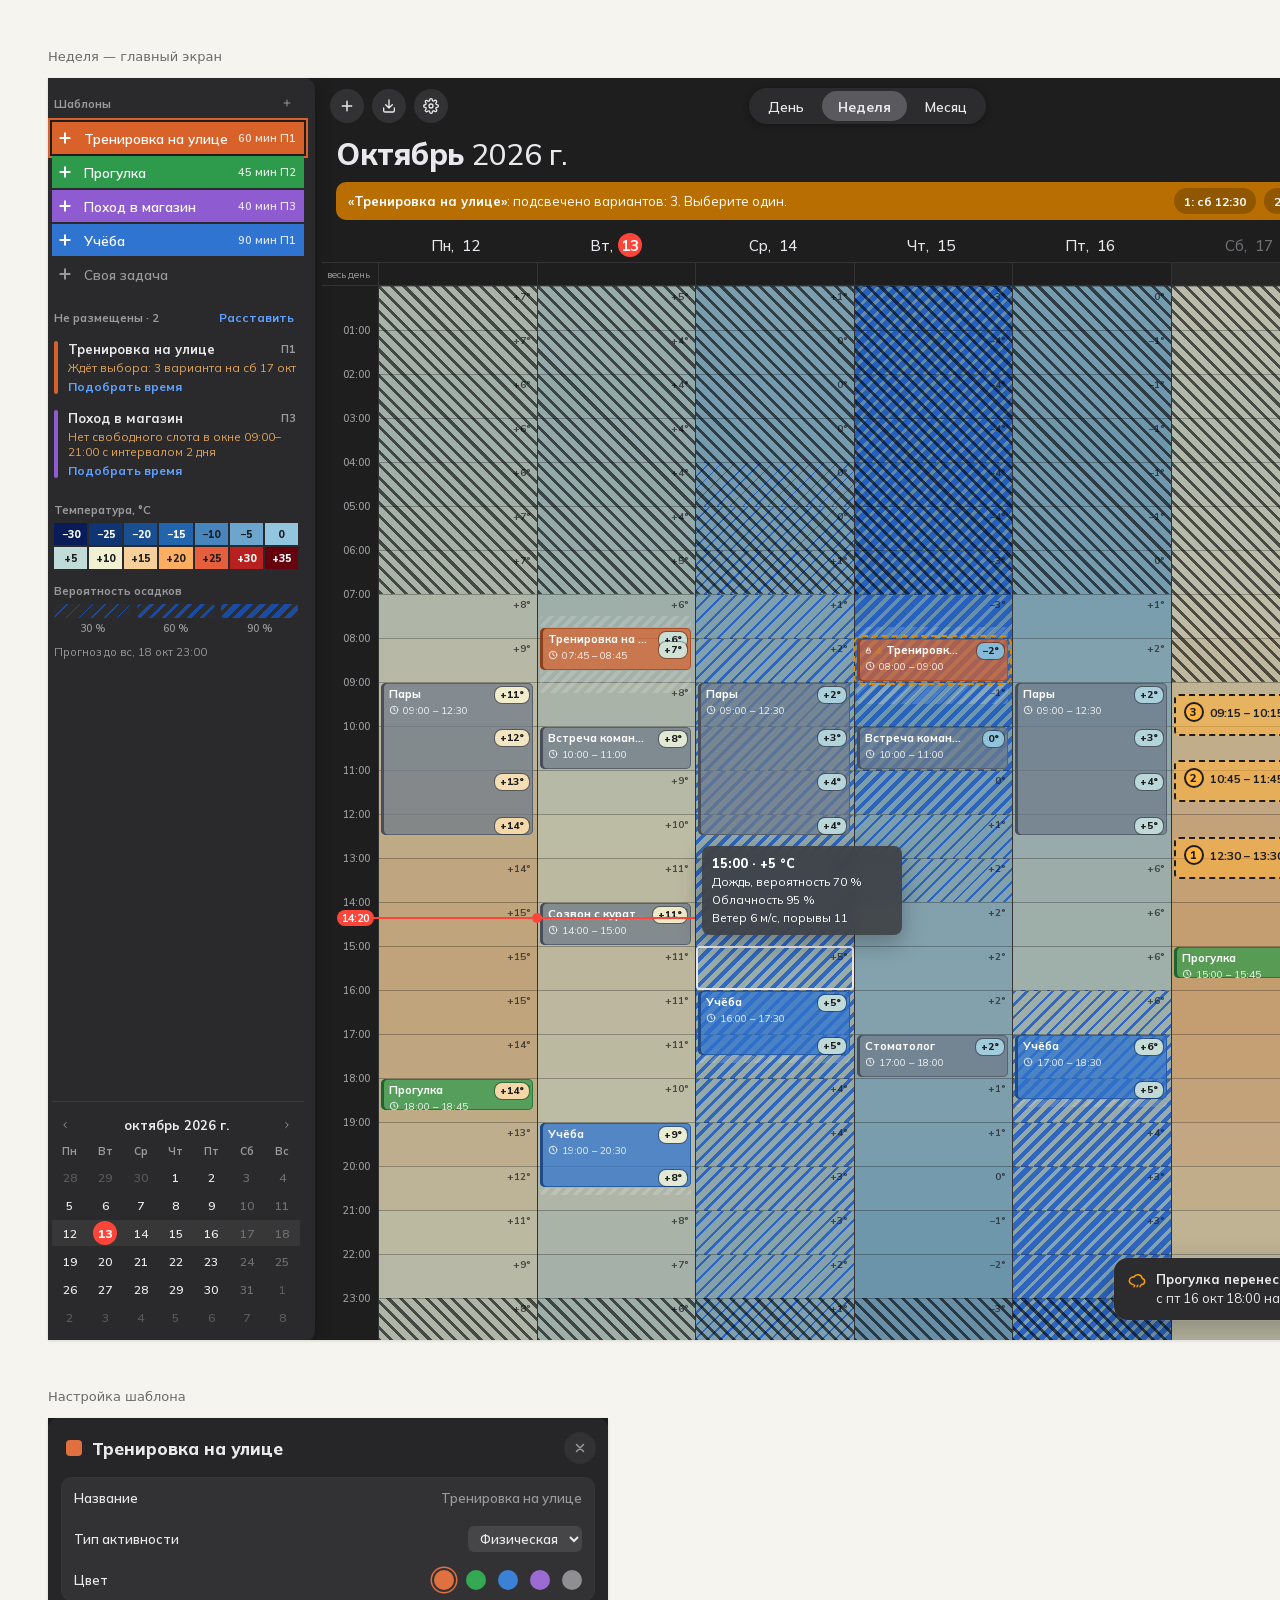
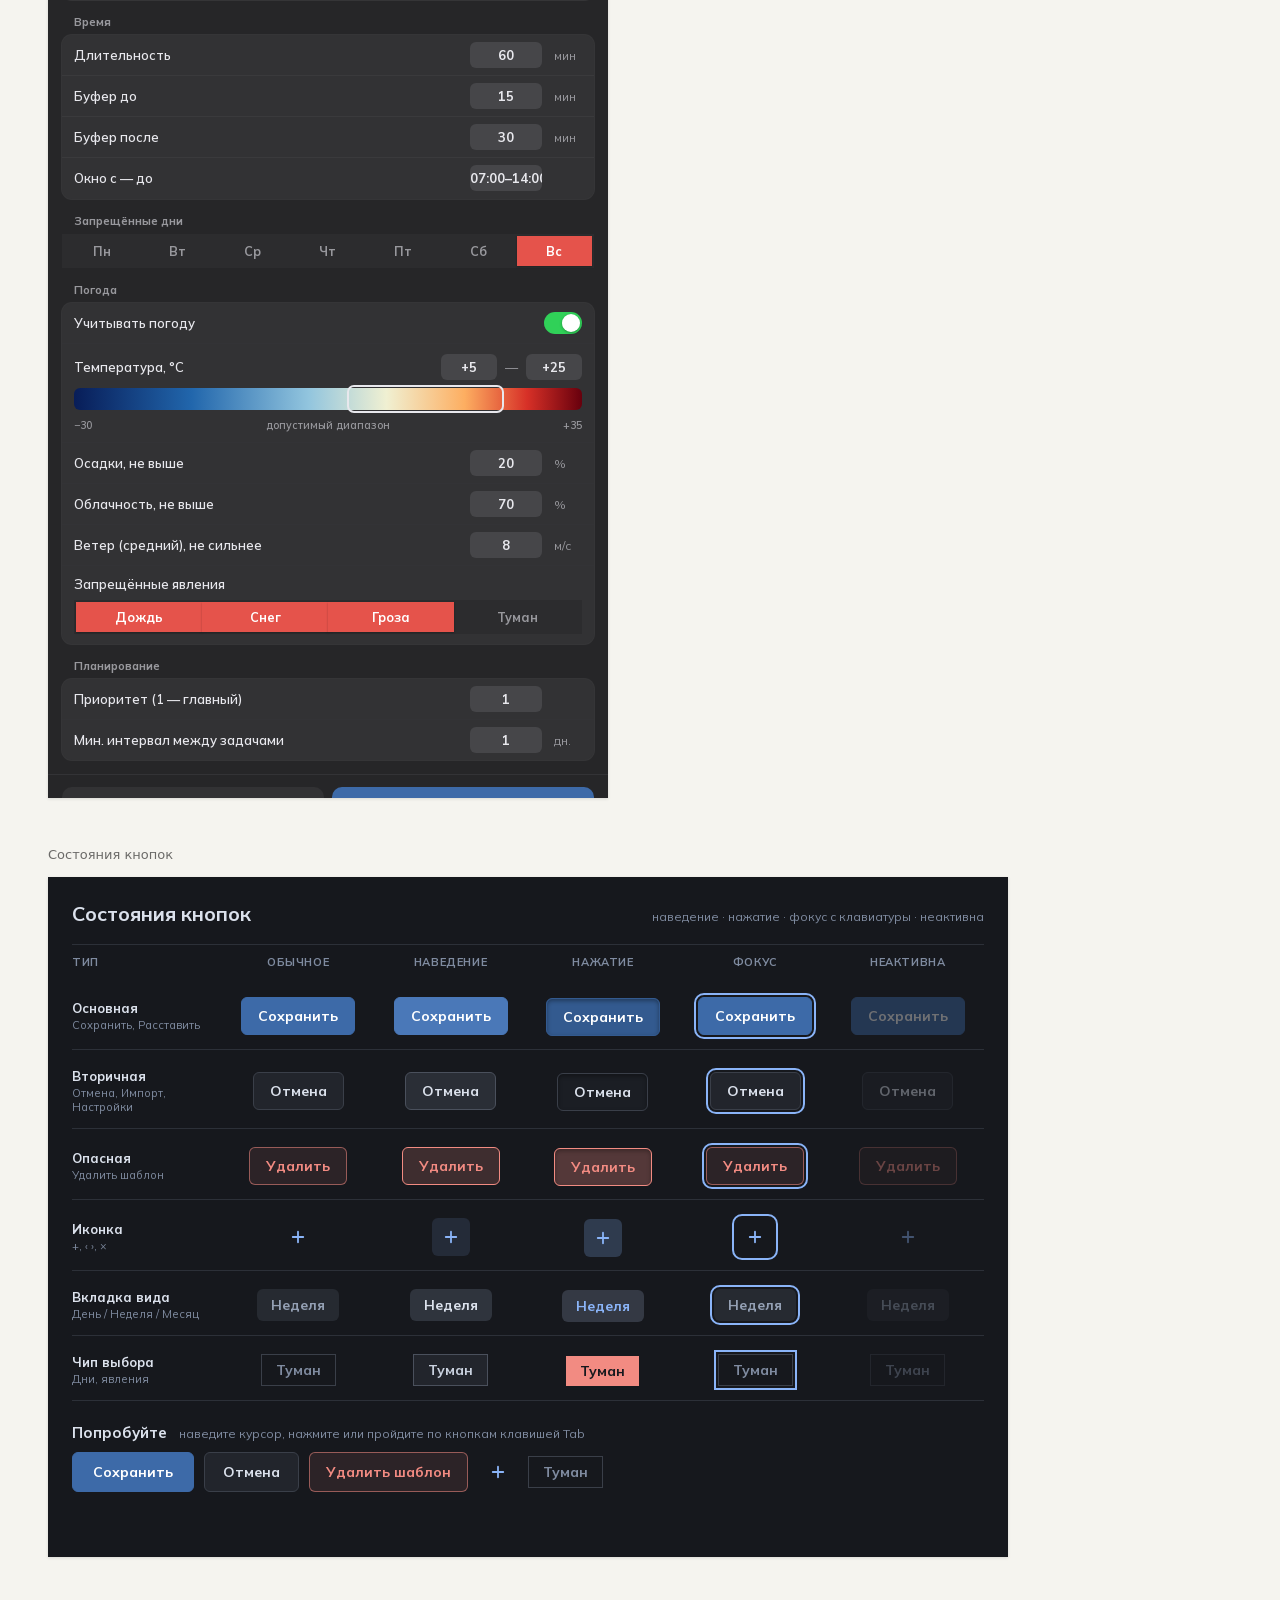
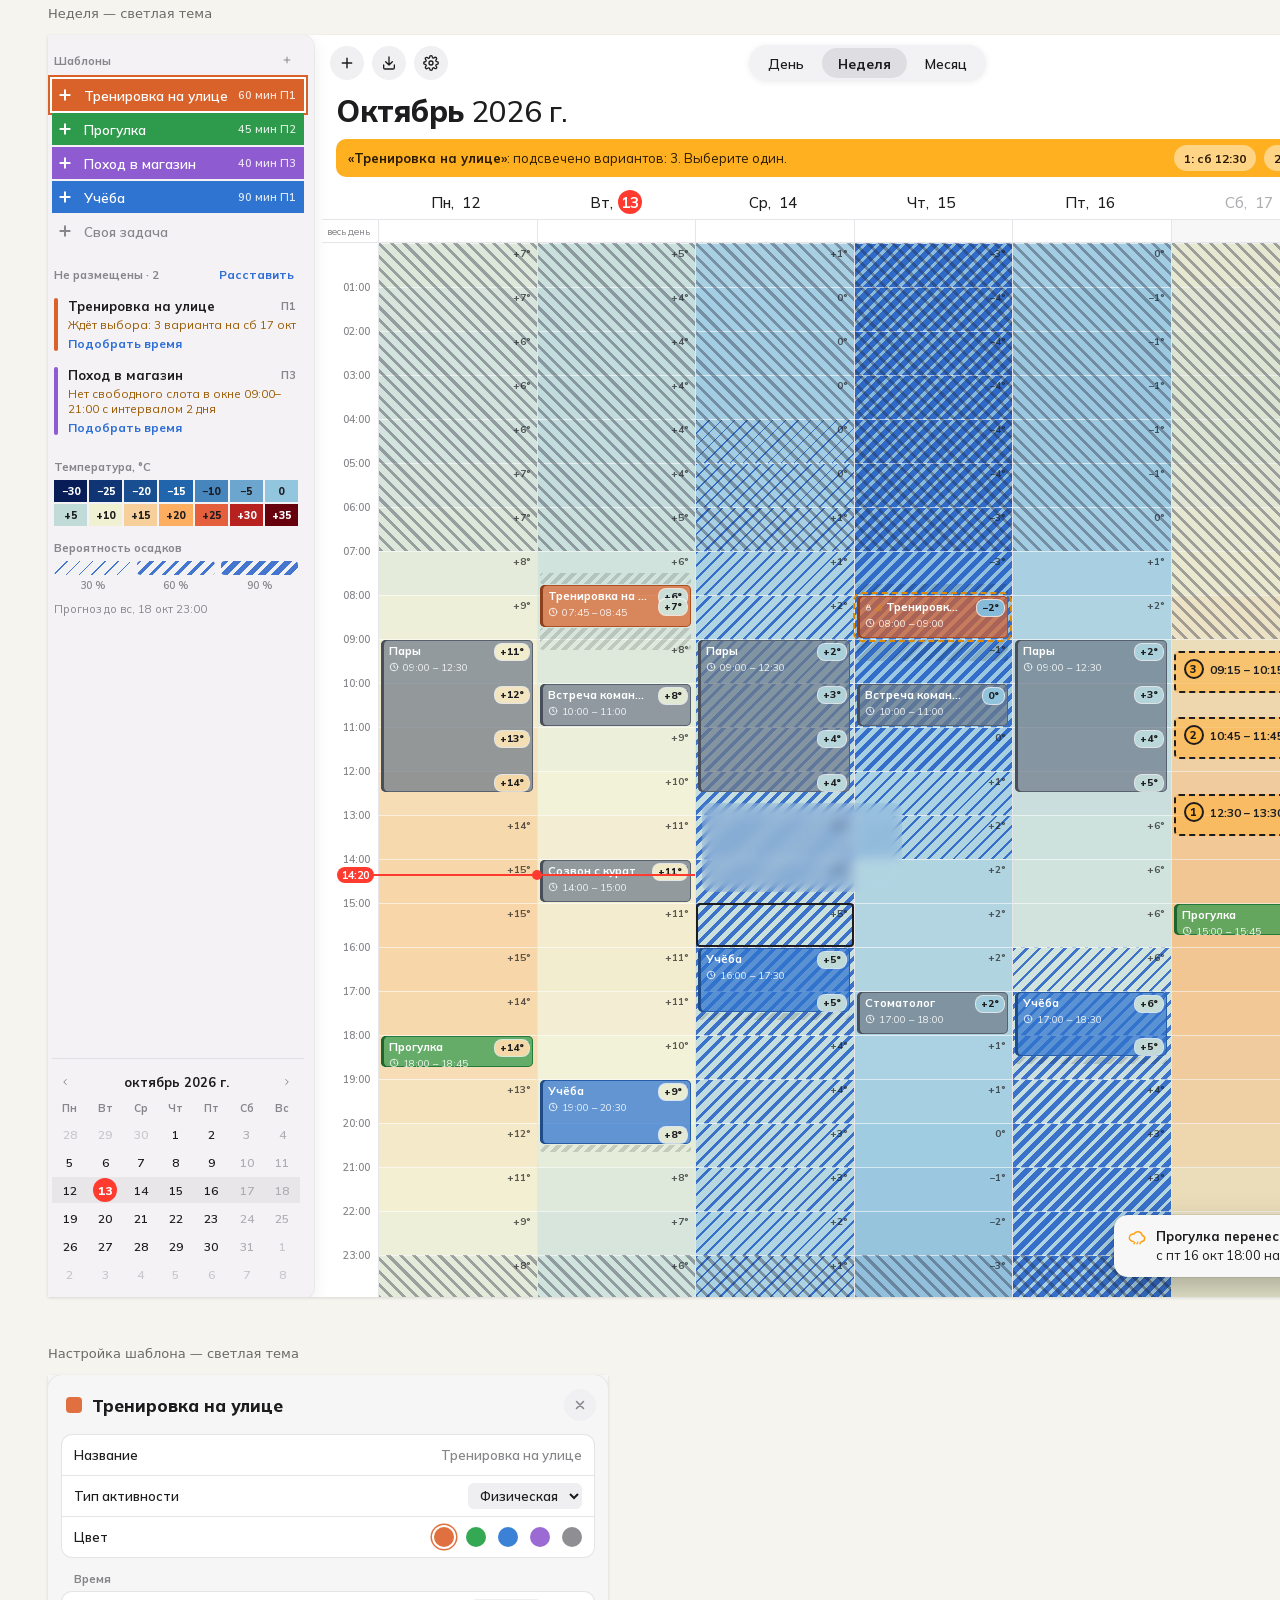
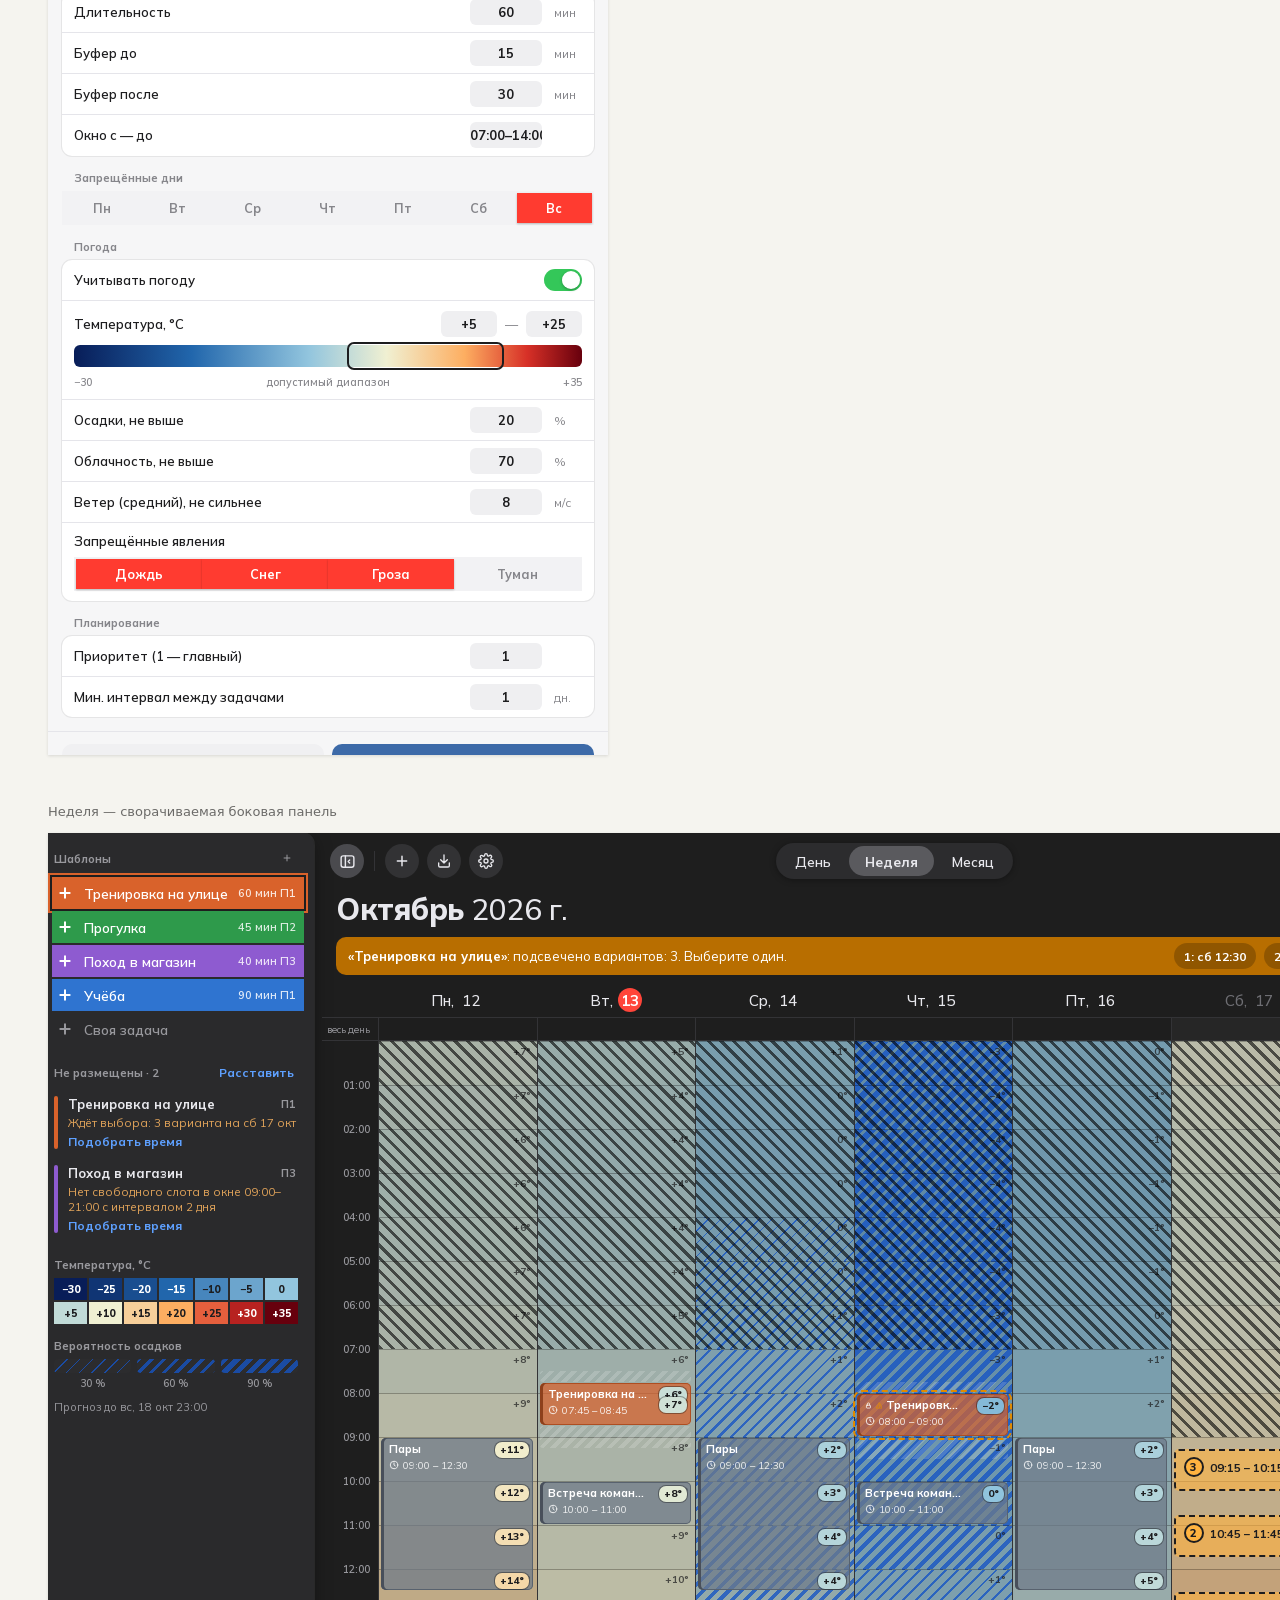
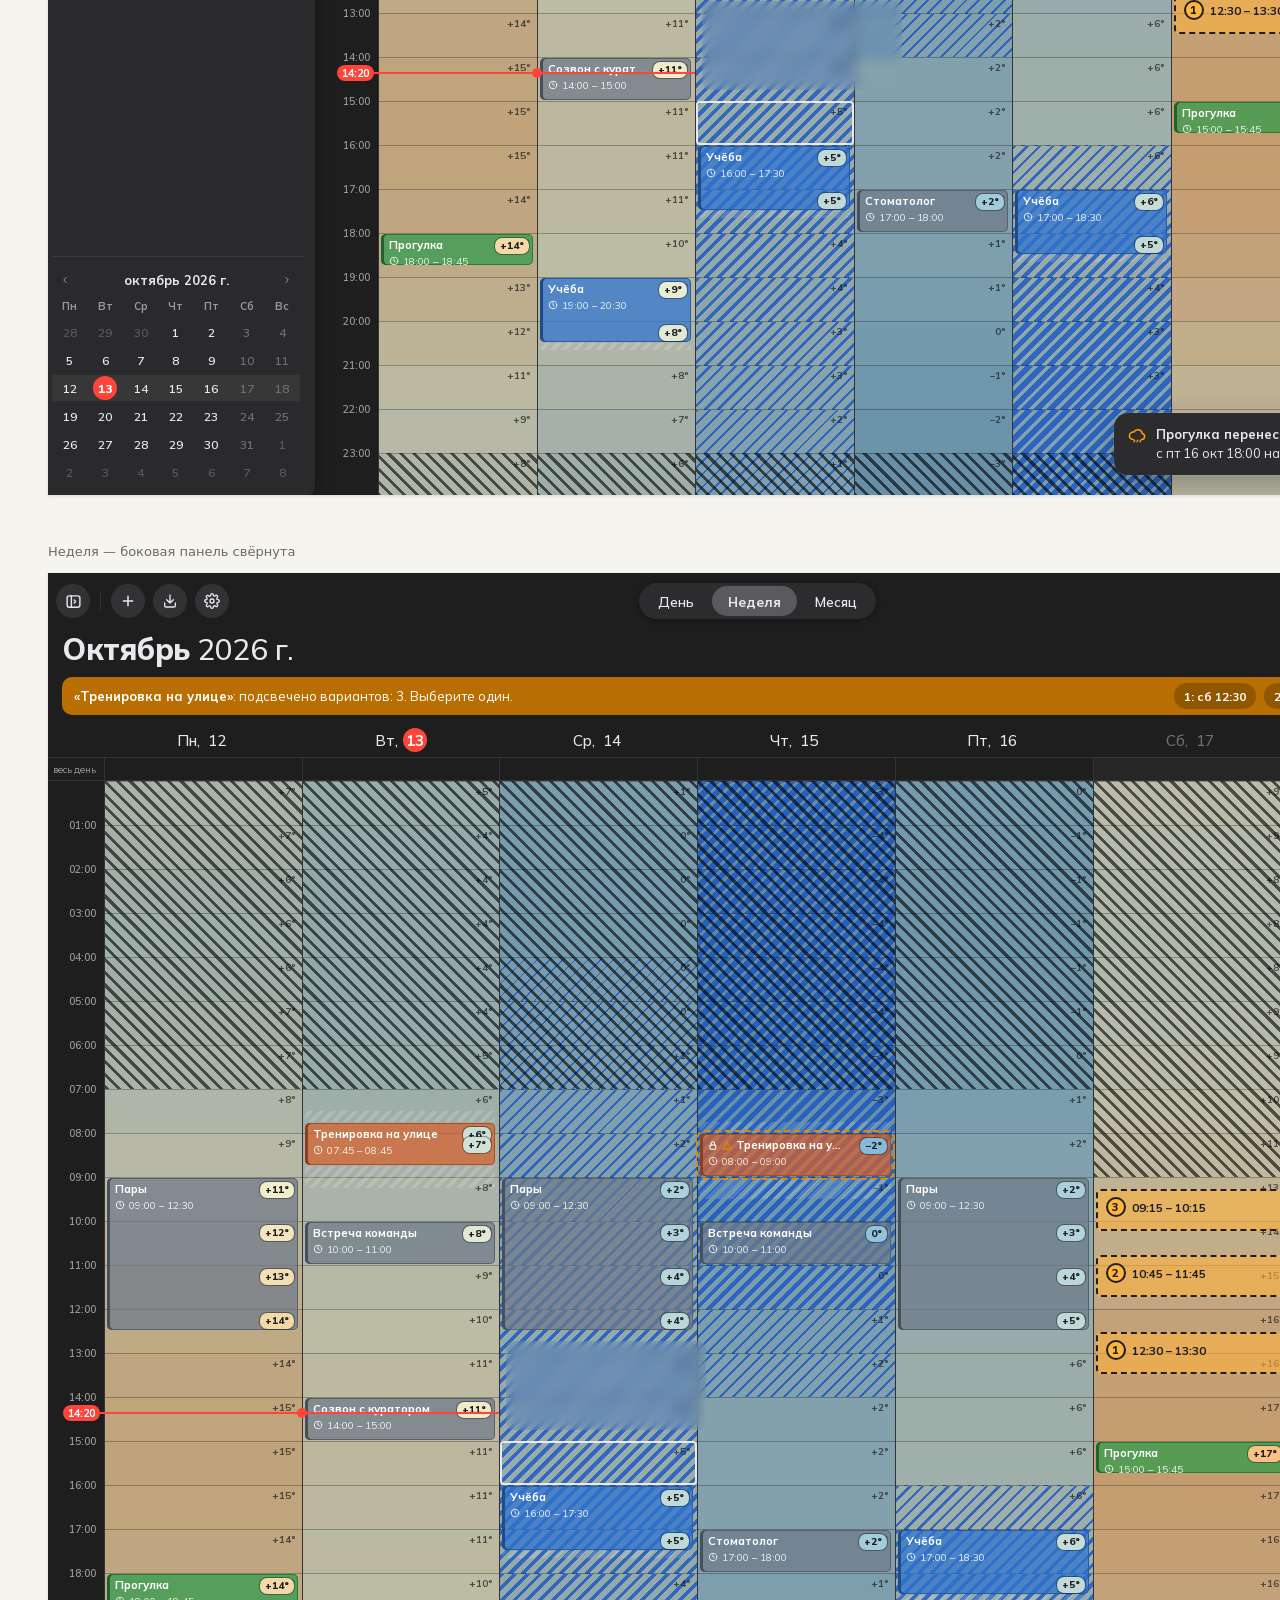
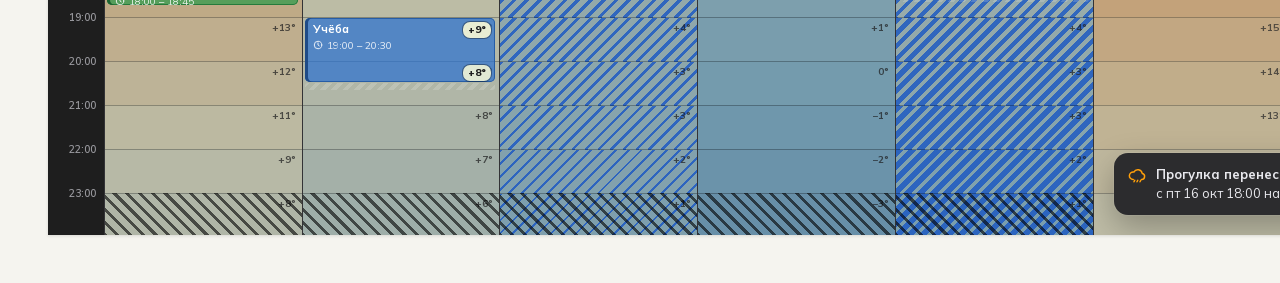
==== commit 4f683b33: "Новый дизайн интерфейса по макету «Погодный планировщик.html» Тулбар вместо шапки, сворачиваемая бок" ====
--- a/Погодный планировщик.html
+++ b/Погодный планировщик.html
@@ -2,6 +2,106 @@
 <html>
 <head>
   <meta charset="utf-8">
+<!--
+Some of the files packed into this page (the "__bundler/manifest" data in this file, unpacked by the page’s script when it opens) are font files downloaded unchanged from Google Fonts (fonts.gstatic.com) when the page was saved. Google Fonts serves each family in pieces, one file per range of characters, so these may not be complete families. Each family’s license follows and still applies to its files. If you pass this file on, keep this comment in it.
+
+Mulish
+
+Copyright 2016 The Mulish Project Authors (https://github.com/googlefonts/mulish)
+
+This Font Software is licensed under the SIL Open Font License, Version 1.1.
+This license is copied below, and is also available with a FAQ at:
+http://scripts.sil.org/OFL
+
+
+-----------------------------------------------------------
+SIL OPEN FONT LICENSE Version 1.1 - 26 February 2007
+-----------------------------------------------------------
+
+PREAMBLE
+The goals of the Open Font License (OFL) are to stimulate worldwide
+development of collaborative font projects, to support the font creation
+efforts of academic and linguistic communities, and to provide a free and
+open framework in which fonts may be shared and improved in partnership
+with others.
+
+The OFL allows the licensed fonts to be used, studied, modified and
+redistributed freely as long as they are not sold by themselves. The
+fonts, including any derivative works, can be bundled, embedded,
+redistributed and/or sold with any software provided that any reserved
+names are not used by derivative works. The fonts and derivatives,
+however, cannot be released under any other type of license. The
+requirement for fonts to remain under this license does not apply
+to any document created using the fonts or their derivatives.
+
+DEFINITIONS
+"Font Software" refers to the set of files released by the Copyright
+Holder(s) under this license and clearly marked as such. This may
+include source files, build scripts and documentation.
+
+"Reserved Font Name" refers to any names specified as such after the
+copyright statement(s).
+
+"Original Version" refers to the collection of Font Software components as
+distributed by the Copyright Holder(s).
+
+"Modified Version" refers to any derivative made by adding to, deleting,
+or substituting -- in part or in whole -- any of the components of the
+Original Version, by changing formats or by porting the Font Software to a
+new environment.
+
+"Author" refers to any designer, engineer, programmer, technical
+writer or other person who contributed to the Font Software.
+
+PERMISSION & CONDITIONS
+Permission is hereby granted, free of charge, to any person obtaining
+a copy of the Font Software, to use, study, copy, merge, embed, modify,
+redistribute, and sell modified and unmodified copies of the Font
+Software, subject to the following conditions:
+
+1) Neither the Font Software nor any of its individual components,
+in Original or Modified Versions, may be sold by itself.
+
+2) Original or Modified Versions of the Font Software may be bundled,
+redistributed and/or sold with any software, provided that each copy
+contains the above copyright notice and this license. These can be
+included either as stand-alone text files, human-readable headers or
+in the appropriate machine-readable metadata fields within text or
+binary files as long as those fields can be easily viewed by the user.
+
+3) No Modified Version of the Font Software may use the Reserved Font
+Name(s) unless explicit written permission is granted by the corresponding
+Copyright Holder. This restriction only applies to the primary font name as
+presented to the users.
+
+4) The name(s) of the Copyright Holder(s) or the Author(s) of the Font
+Software shall not be used to promote, endorse or advertise any
+Modified Version, except to acknowledge the contribution(s) of the
+Copyright Holder(s) and the Author(s) or with their explicit written
+permission.
+
+5) The Font Software, modified or unmodified, in part or in whole,
+must be distributed entirely under this license, and must not be
+distributed under any other license. The requirement for fonts to
+remain under this license does not apply to any document created
+using the Font Software.
+
+TERMINATION
+This license becomes null and void if any of the above conditions are
+not met.
+
+DISCLAIMER
+THE FONT SOFTWARE IS PROVIDED "AS IS", WITHOUT WARRANTY OF ANY KIND,
+EXPRESS OR IMPLIED, INCLUDING BUT NOT LIMITED TO ANY WARRANTIES OF
+MERCHANTABILITY, FITNESS FOR A PARTICULAR PURPOSE AND NONINFRINGEMENT
+OF COPYRIGHT, PATENT, TRADEMARK, OR OTHER RIGHT. IN NO EVENT SHALL THE
+COPYRIGHT HOLDER BE LIABLE FOR ANY CLAIM, DAMAGES OR OTHER LIABILITY,
+INCLUDING ANY GENERAL, SPECIAL, INDIRECT, INCIDENTAL, OR CONSEQUENTIAL
+DAMAGES, WHETHER IN AN ACTION OF CONTRACT, TORT OR OTHERWISE, ARISING
+FROM, OUT OF THE USE OR INABILITY TO USE THE FONT SOFTWARE OR FROM
+OTHER DEALINGS IN THE FONT SOFTWARE.
+
+-->
   <title>Погодный планировщик</title>
   <style>
     * { margin: 0; padding: 0; box-sizing: border-box; }
@@ -373,7 +473,7 @@
   </script>
 
   <script type="__bundler/manifest">
-{"b8b12810-e17d-4bee-95e9-1fae5b3ce254":{"mime":"text/html","compressed":true,"data":"H4sIAAAAAAAAE7y8yZLjSJYgeM+vQHp2p5klzAxcsNE8PEJIECBBggRJECBIz6gQLIqFxEbsYESI1HVkDnOp+9zmPDLTLdIzLVXzC1G/UF8yogBJo5lbZmdljYyHhDgIqD59+vTt76l/9/uhyKy3CxZxUt/7/nffXf4Cmvn97xDkOx+kGmI4WpyA9MunLLWe6E/1h9RNPfD9b//rb//y2//527/89l9+++d//Z9/+7+Q3/6f3/77b//7b//823/713/87V9++z/+9X/67b/99n8j//aP/4T89s+//dff/stv//W3//6v/8t3WDMfQkrSqnlCkD8hPyO+Fttu8IK0PiORZppuYNfPelg+Je6p/qmHsQniJz0sPyO/1hP10KyQnxFdMw52HGaB+YL8wdKsnkV8Rkw3iTytekEsD5SfEc1z7eDJTYGfvCAGCFIQf0b2WZK6VvVkhEEKgvT1g+8GTw5wbSd9QdqtVu58RqwwSJ8szXe96gV50qLIA09JlaTAf0QGnhscZpoh1b+5MEgfkUQLkqcExK51wfYPP/2kZ4HpgfgnL9TgFpGfkShM3NQNgxfEcktgwh2naei/IJ1WVH5G4gaH5gdE4QVpd6MSaz/j/14kjNAL4xfkDyRJfn5HMsu6oTodlUgbh+udCR5rppsl9YfzgTiaGRYvSAtpRyWCRyUS27p233qs/3tudx4+I6cnNzBBWZOv1fqABKmT+Xqgud5HRHCDBKQ1AxSumTo1lP/8Gbk5kv/8HzzhD3nminSv1+v9VZyTHB7eX0Eu1PfASJ8sF64ZBqnmBh8AjDzNAE7omSBGfr6eUL14zW+JewIv59OAk7/DrmLzXRAmRuxGaSNDZ3n6kMeuhArCAHxGfr2BgiDfmW6O1L+/fLqeQ3MMZ1Zsd6LyswestHmqufAvMOEHPHjDgs3+6u3dkL/mnQ5BPF7+bz33Hj5f2JGE3AiXfcuMZP3myop/gRNb9MPny5k2fPip2TSCrB03QSLNBkgMjpkbgwSZaLkm1SRF0vBCtOeGSJjp5jXVsVeyf4c1+vI7qIbqj5CUrvnl04cH/Ol74Xwif6/6fH5+fkXk27XOB/7pezmINOPgBvbrhFrj3rDL78zQyHwQpM+aabI5CFLBTVIQgPj+bijOmEZcIMLAvHtEtKQKDMTKAgOyx/0D8vPvEMjWSYpc2OwLcgVpg5T1AHwcVLx5f/cNincPn3+HXMEhCUilVEuz5N5P7AfkZ8S1kPvz0IfLAs8pKNMzXsgXxE9sKBJXNDhxvv5pxs9Y5AuC/cM9ZNKv2I+/QO50DQ0u8xX78b58evihFqx3H/LA/POznzzBb43kPmDu5ytwCPentThl5zX0r38untGnH9Gv2I+Xx/+EvdlRGg60BJD4vV6lIGnIhSAeSBHdDZAvyN3d5/qNFcbIPXztIl+gtnOR75B6yrMHAjt14Bv0C9Iq6VardQGD1EDQL4iUxpAwVhz6jKPFTGiCZ7iv6j7IPO/xDCnJdC2OterefYTQLsAeGgwalRSDNIsDRE9D7V53g/[base64]//CPye/Bcf4fP4DnVYhukb55//+XLmQyv5wm5LPTAM8Tg/u5rIy0/vm7YagiQhvXWX+4ez/OQK9jnVLPnmg8ez0xxf/2QxAbyyy+vA50YWPDF3d2FBS7Hf8sQuRYj0a1M167WL7+8vrg8nCX983Wa+bepAhDHdw8QYgR5FgQm47ieeX+dacRAS8F58v2d6eZXhM1nFy7yDtjlW23Lno0kWYMSaoq7v8mqNY7WjYHrnA1c5j75YRAmkWaAx+vTrQH7Q0drd9rExbxZFq3RrasBa7cu/tRbC0Zf37xA25WEnmsifyCMjt4BV6PVqx2RwnFT8FSv+xLF4KmIteizr5UXFxWHDmqYg9jywuJFy9LwSoy3SvP+7Ysf3g1AP9Io9+3WA/IC2QVBz+zyyqF3CIrcv/J/w2dVBF7H3oNny/VAoPkA+QG5Q+7hlNd3z4nnGuC+9YiQrQcERe5emu+eG4AghC8e7prVa5X0iKRxBh4+Q9WUxtVZgBol7WuBa4EkZb1bBjxmIK4k4AEjDeP7u0ZBfIU43phO7DL30493Zx5rYKbAj7yaDf/9MC9zX2HW2uIGzV9+QX7/usKrOni1h3e18n1BfDdJoJFtYCOmlmp3V+m9aI9a71zVR/wjMjvPSs5OjWYntaJ7ReHl7hH5/Q1Kj8jdK0LNxxsEP1YXHxwB8gWZSOL8OYIB5P0r+FtuO0ODxu+yxNtprwu/m3bR5HOQpMBsnLhmzwly71oxZLVG2SUPzwirGQ6SOG6UIOKcYR8RN6g1/0oU1xdIl5O9S65b+Iw0gJLYuOh/LUA0PczSF93TgsMfvssy1/weBq4HEF8guUGSAs1EQgvRkCTTk9RNs1TTPYDA4c8Im4O4ui4IA800qfHRvVBPoENwBZUmiLiZN3g0BwflEvFCQ/[base64]/R32+qMbE6POkwdUD88HzD2xB1Earrv0cXwMk/1cr+vYa5gkW+vFnih1tRuPnwRhaQF+Trj++hSQDKXwAKRALp69RvVoXmMUG+ID//+ipS//ZP//hv//SPZ8l6qiWr5qkrd9w33PNkOJobNKzzcJ51gbG4lUcoeEgYGOCN3H0kcGfReC+SH0nIO9F4PLM8ZJUryhc4qROHme1AaUxj10iRbzfwAhn0shz0/6CPGCMSOx9KSBreipDpxuAKAzKbaziPNUrgrVxDfKNM99zEATF0iYurAxpnQer64Mycj4ibXPjtdcYV0EMtQDVSfYZhF2vpujF4LrVCSB0tfYvZ5zqoBdBTr0c0Mq3FAHHCIIxBA/ECCaIP8b05lLAIEAP6Y1cSQzSuxxfUBEpAYF7lMIsKLTZrcfa8Z2QNcfK0JEXizANwj1Bsn3SgxXWSCYLS4tS1NCOt5f1VousVn7TAAEkKnW/N88IiQQxPy2B84yL3EBcrduHyD1BiG02tXSl8AfwIVdg55EjDCMo9okPlwIkrlh/NX48LqjsNScPoSTPNGCQJMC/ArqxfhJlnIg5cvOYyqM8TuHxN/wu+jcIzDBClkLD2K6BPV9781JyKmz7WTFCruDTVjAOIkfF6JiBaUhub8zbO2vUCp9ZsV/[base64]/3UB8q9Iogl72u/QrKj7L07A/VCMkroSZ/48Dc1Rz4gmH/9o//212dHqh5+41KvNqA5BUNyCeu4Zz1gu8m9fE3duDCglAub50IcTP/ad1fjdh1nUiqV/7hBeaRsB+x5xQk6f1bEjaB+tnv/uEtfc9vX6A4ntNJ1/xTnEELLtbjXnMpTQgCLsC/XFMR5zcPl0QQjLI+ww3XGDb7SD6ft/Xly81ZNSr7LF1pDEDygjBOHELxeBUuSEs46I2NaZDQklc4d2dAULvA0Rer/3KdlyDuxSW4gr8R3VdQSVjPTosQ8YDtpq4PTyeBIpDcKJOkDniffC01nMYKNKo7dW62F2luDFn0nT57PlPn4nterOINWsCFdv0GrZrtatWGuCYIUjetkPt31hbB3lrzB8h2tXSflUCzQRBpsZYC75yivibx7q/JobcnfRa1P/7x+h1B3nFbPex6Br/8cjPymru7CtrVML7Ount4uJ11j/1DA6zhbHDlsj/+Eflg4Rq/C6+/SU/CYC8MnoAfpVXjDJ2dSWi6Xq34fdBEhG+cz1p/R2n1KsKeFpgPtW/gwsmZ7jXq/wqwCeleXl9oQVKAOHkTUd2GYdA3gukqqKZgqF4rrCx1wthNtdTNQc1aDX/ULic0Dm89y/soTBJXbzQttIAP59O/VR9uAp3rFUTpJlo454qR75HWrY8PBUeOvYuL//rhklYc1P70+6+yzA9/ksb9RZNJ/9p66mlP1o8/078+XZ/xv+G53fm1SYpfYw4QwGiOa6xVvWztOEJb9fQ98vVn4D1CAbB//RHRCs2t/aLGyw3j2n42hu5bkCtI0o9A1kK1qTntPcw0RCItSeqI8q3u9MMsSCGd7y8IPdZT3qZrmxgKkvAcbMHH+69w4I+PyM8IjABfYDalTDFYXb9Dfn2TsEmRDPkCLdE50SnWVQd5Jdxf4N6kW27O62v24/ns4c/LEODVed4vSIagNcq30nPdmQk8NwdxvTdIo4/3ZV0O6M2BfYUTfrysZwIPpOCvjYCGpoH00FQ5zsChh3N5/0pp67mm9fMNtd8SK74c8Zsj/2tIfTQCItVAet00coueUUD8vh1yzjYiRvEchUk6a/Kd9z8jN5U+zQYvSEPWm4oxKNOXhuN+fbwx/w+fkV8Ro7Y69yCOYdEL+xNiQ3/rT9j53F5P8PL3u/MMi6AmfcPhyf37kwwzqCe+Xrf//hz6sCxUJ3vvP85n9D3v/q7xsu4eHm4J0pCjPuTnc219cy5qhFn6HGWJ882XD7dsglQzHGDebvvXK+PXBi3M0lt2/os1pHMW+qaKhNy6Ps3GYeEAPMME6i1T/N6EnhaU2dBCzLpGc9fUAe/qLC14bkTw4U3us1bejY/V+P6WG8PMIbQbSRpnRprFmteY7uQchN+/99tvvKgwvsZpj2cX4OmcakDrAoHhwrRMrd6awbX3/fjWW4EW6+7sjTw1yT0Ygz/U4VcBY1VYj4YW1Mo8762veoNNk0g72+fGTaodpzuYa4BpLt8N4J6b0PnVOW+Wf4VzibVh0SKqPa7XoEnzYCAXA9C43alTp2pqN+vqRt34TkkdQT3lydPZl4m1Om2SOlqA1C4cLF7cHut7P/j9+cFBl1N/fpXaAACz8UmajUOv6cYwNu7M+wlv5APDkNUl5H6fdzknXN7Er99kXJ6voCCO30j6c10fEq37V878Dmm9397V1GR1wew9xu+HpU3B7JocfKs831CrGXpDoY+05QW3/591JvINFX59s4UbL+qXXy7q5CxnX26qs2coNeu9ceagi/eOdBff4q8aqGb589C3BLv58JeO9vK51q3Xb5//pm3X1RKoDxpPFpjn7FUTu9bJx8JNAIx+Mj+razHQDYX+alYHK9otqEuOIIlirYKdY0mTSDK0CLm3tBiWSXJQp/LrlEed+DKgsX+ArtJbULVdhyJixmEEawS3Qh0DHyZfYmC+lYfGW3o+gCq5f0Pwh6sz/AVpd+hvBeKD44E28kLPm7N6wxh/kYWhHDUs/J5ZL8YMAV4Caqxfree3Kqem0TuVcx3/11QPnPhwO/gD4N9I6yXIequxYCqxjpARuMr7pC2igyqEkY5rugFIkiY+upqlW0BNKqoxeFlyjv/rHA+IYVXokjqpdTZImhwrxBuBJ3oLCXYM1F9/+unuEbmrhQ0a1hA2D9SmJ0CyoEbahJPPHB3DwtUtnBvX95zKjmF7SqSd8691L0jdt6FrQQDi5zd0geSDafo6N3DV4pd00tuiAETqm9QRcilGaOmlKFUbgDAAbxn7woc3bSIX1fS36Ko3sH7/DZ/AM3jjs9eh+F8ddxarb1e4DSbez3/8hvtexaHx5C5l3Ff7BJ37W7G+1IXOM29q4tf2trr9oJ57kXoUuUO0JAFp8vz8fHdZpI78kEUc+m4CnjXPu28m+Vp033S21S8ekC/fv/MWQQAt2ZdrkeqtPn/tQHidobuBFldSCut5Whrq9zWI2uF8eG9v6/6sc/gou0FK1w75/RXEeVc38z7sF3s3/DPiouhDA/yrC7Xb6wjj3NTRT+/dC3WQcxXecgPNG5xRqme/ZadmIzCb2hQFvjVgZ80zBJdBbhhIMDHiNx41NCUWLE2/8xauvvmFGB9AuL+zT25098beXY1v7KZ1AdVMnuEzLLfDzqNN/f7+wzkx0MzLHPh8mbOq37+f06xQAwfnnr4PBxhemICPFzScLDgkb+KxV9qnYap5AgjqU30LuE6E3tdtL++IdoH8M2KGAXhEcs3LAPIrZLya4Zst1rt7j1JzXnDaA6LHQDu8/9xg2/gaNdxvAFxRRr80K1/Y7824X9/8esNi77j+Au/hW+qElpXURe13tLkN3CG+MKZtEIe+4etizwlI7+sPj2dYD58vQNEvzZSr8NxifLbd3/Lqa7PeR8wOmwu0XHM9yFSPjUK66qpaR/laVY+KmyrXmz3fBv9vBPBc3H92tKTRV28Z4p3bfqYwfANxrJn62ayf7l9J8zf6j3D5a4ftOZtbqwPf9Wvv46ZF9pvPb9HEsLrLzEjf1n/Pdd5z23ts1D1OL4iepTWh6irA8w2YS3bzutm7ekLdPXZdGtL6s1534j7eXVvSmj/f6DPkh9e23RsCIS/Ihyr8A954zbu+yQm+ArvJDN4g+eubQ/hmYx/lCPXb/CDyTY7wLYzaBNwkC2+ySm/DqTfm6aajjLu2nzb88wFHw14xCOQbE/eeGP9jEvw9BPj3bP/igbx1QUCZrkDy9/T2gDL96bJ+8r69pwHbfIOZp8sqb9p7Lm//em/PZY2ZFt0k7W90YOOshNabRd+W/q6UaWhf0+fhFvL5Q0P4j0a/6frDMKR/aVKAQoww0qLGJoCpKyjFdwnwrDu4hFUHAhZIDef+AWLZFPbklVBX6C/w4FYyHxZboN2CnnQCkKZS0fjZXvWMSFmcu/k5rkgKLUI89wBunHjYrf58my386af3VY83v8+scONkrmrN3NyhuBzppbmpcVcdLQewIF6zeJ0sO7v+FRK7JvShE/jXty2DF1hNsa8pNjVbqSsSTdgE0fPgFjUrPTfqwY0+vz/0WgBDq8Hp7WF/YC9gQtYNMnD1YF87Ly+Pz0nkuWkz4XkfusH9W3F6eM8BUJtHCAxq7BiWM1GkvhxwzhxCmtQUqg+6jplu2/nOlTs3cEDsXsvsGgLze9dWiSR8A9IKa2nSEEZcSQ1HNZGVtOIhoWDaAOqJ17YEGNhee1Mbr7vuRcni5HM9C4aYcAai2TALmiLMcF43DjQxw+Ueg/sKUouimu+TlyYahEV32F8bhAUShdeuHkSUVzec/oz0oSiAGMDLEpe0LWzqaJQJAhvSERhYPdX7gj0yddtpEnpZCpDyyfWjME4fEe3aR2YCGKqBwKiQVwoadRgMsa6bVx7rfqI6iQVMqB9AHGjeuTH4ATkAEJ05ELZOwHTWtX0CerYpaHo7Xxo6NySvW1M0KJBNVvmWjs/Iff/2zC7AYIPnJVAunDAB55wn7JhxwWubX8023+WuCd4c/fffNTJ7FSE4DKYpINU0D2YC0zBsEvBamsauDonWtKE0BeOGBnd13xZMOD039eaP5OB8ueUe++6r9nT68es/fP/jn77HbPcRuU81uw4WsT8n9z+8JLHxC7xV8QvsFQbpLzBVBOJfoL/wSwkvprzArw9fPtV8gLmNg1TD+AEyzetKf07Qqxx9+fT1Hz79+KdP9Yp3dw9vRt3Q5P045AXCfGvcLrrufLvtC3J3uQz2jXqEqvHVVaqNVJMzcq3q/sZQ3ODz3Z8xzH5E7r7785+x21sCn7/DoItwtpvf312VKB9A8TxrtubS8aVf43IvuWnNOddTohicsxGNHqzhXfmz5nQYqJxVaJzA5oogDRF4r++QID68FwVvIC2ab5pXQODAd+uC/fXWc5NwSqoAGp36znHd/+Ra50RXnZep+/NCH8qEibjpQ+2hQne+bvq6aocL8yWXBtRaizVtJnUzTK3fIlA3rUIeQJqLEA+36c8LtAulL4KawW5IoMVQ7/+np0hLoTi/dpvDwlfd23p76LdtBHDDYlRHm1dur1G7x2pinFndvbm2cJnyvpwG8xCXb03iGkGvL762fnwXFH5oby43QFx4AeQdq6Lvx7nf2J/6VJtmnwv0ussGugXXDo7zPa9npIGb1DeMY3iGuatdIF1ZBLu92AYthRuAOK27IJMIGLXaicFT45Q2TfJQPV6V7+3VpTNnVwgogZGlMB68FAvCupe9tubQVzpfXrtpDIGRCYhzWIZrnBHkfgVgxKQDmJ5H6h9DcXb5PdB04F1+1K0HOnzzpo/dDI1LluWy3fuHxhHl4tA/Xx+7kPLxtoXhcv3qL1wBe76hGiwov/9+c3Vj1Xg3dcz69MYPeqnzox+Wx2rDUPdaX5K7Fyfq3JH70RWJcyufm1y6Ec+XJa4lD/1VaJPDRcW8Ten+pasSdZnjGelfBTULrvWVS43EA9rFUW32Gb65RfLY6JabCxYmsGN46xaqwBQ0rY+N92w2trw5zLdiOOuvpuyqbti59Tfv/yPdOw/3f3j+08MPlyaey1Kw4AGrox/3FQDvP9hYcL5IhHw57+kZis098GBurn/Rqvd3SWw0twfvbpMnzQWrb93cv1jg9L+2f/y7Cpxvm4T8r50fG2TeNa+8Kf+8zd6/JvjrHPxrUfLhg5yCo5nfNOS8wx1B7j/4DtWzVjc3fP3xoUnn/YwA7wW59Da93CD/LhNRU9PRzIfzmTfTIdiHD1IJ3/LCJTRpZt9u6/+r0tqtJThrN1BT6iMGPKvXh2/i5rDpu4ZT35u35DYd8O5GagPvlf1uIGoQXuiZz69+wANSpyFfWVh7Dur7utrz2/xq8u7OJgRz8+am8+RVwV9NR30BS4PW5KWJn6EldAN4m/IZSWMtSGAfd2MD15p906ZhhiBB1PHqGgHVeik2HmsHp/ZcYUyGvQ/h3rZbN52p8G4nDAvOFd1nhIcYQN3qawdQt/BqzaXsM27I7S5uumWbKuEHeNfXMGDbZhYYYWDW13s177UVFrLufVJfRW2E+JVWdUPPN5/2SXlX5zET2Ej3rUKKYvA+Z/C1HnoOl+/+cPfwtXUrj+/PEUL44ZyZj2JQf72H3nrz6r75q8mPNEg8nMfcwoyBH+bgvSL8/E4IzzgjX5rtID/U9v5cALu/3rGvWyiS57Mb8qV+bPInX5D4M/IrxA4e+gU8ZMVbG/+aPa7TDQ+X3b1r3W28kiTVArOJ0eAN5afrqSZ1OvDLDTeHAfL+36B4vLr7NUvAa/3mxdEpmtRIBMw3hddnZB27tg1iGPpnkDsgmrVLdemqvdHKDZJ//OOlfH77+vkjDmy6ns+kvLEO/6OJ9w+v5Pko//r+8i+SXcqdL3XGFcTx5b71TabxJls7aO4IN9OafNhtdvbX352Lr99hl38Q5PUfB0H+4sXo73/386c2ZRFEq2M8dSxNe8KBRj5pmtl5MgnCalNWF++06U8vP3+CKd1PL58awdJyrYH96fHTa7L90wusaD1+gkHyp5dPYzzh++c/LKn0NNXS56le9FBTlSfVrO/[base64]/mmDn1/KXghAuMJgyFrqLVLgyKQeE4IJ6Srpzn6nzYxWk6YeXxdOIFg0W0ogs5Ktc0zq62vOyMOFIOnB2+DUJ15kqclG2Mtj7CiYqLV8QEDMeT6JBTFpf6RV6hrjXzmN5h5HQm2z1j78doKp7IftfQe7Yl8ooAIrWHzcoT1gnJhYMybGt06GxWLl+oXS9jleKQTzN2AqJEmer0/[base64]/R9t5Yp8iTTDnHkU+NiMWwkpXlTgkYWSTXmrHtHXaDU3iM/MFoJMnyYKqQvQWWLL1SjtklvqHFebsChhom1XS6Elinc7BOyZLuYSymboNZ4WpjT9ujHiGHfYtQsnar1x9j3dFJpfNCL6boSR1r8Ybud6n+vkwG+8Na3bNLwuocw3nPzMdosOX7bNeVSmmkxXnXwfiemeeqHvYJ81B5aK4SK88a9A6eVQlMXqnbExurBCMlGbOK/aprArPN6orlgohpS2JwpNt2ccgO4jGhFznbwvXS75WKO+KsYffocEcL43XKWI3b230V6ko1m4Ch0es5HXE+X3H5ME5b2wUxwOOCnRByHPEjLQmlgJpZp3mFEdaMFcLBiOsDYmSteGWpq/wMH9PLkh4zFNEHQrdzOh3UhU1M02S/d6bjYVUN5oI975eyGffWJmmyDt2lNKUUfSWcYOgJm9EC6UpxUJ7KXJQ9LS0DrlxIFJ609kNHlFCKRgtxt1VUz5yV0m7nVcu4ZN0jLWC9+WpwUNvSdDTbV8uuGgB/YkRTeoHiCRmDCel1vV6LJk/dHdZuVaf93PMUPBVsfb/wzJSO0YqPoiOTj7ER1dfbNlFZXirOcskbyDpqRVicBr2IPwXxYnqMuHyehNMU5L3OJDVNmjkOB8uAyk0S2676OiqMuo5GqIvlvN/faMWhpU7wwNusBTCQFiS9U7a84lJ2+1TFx2O1jbMqkCJ9zMepw9kOBk4bgEkHmTAyp4UO83W1nZWdEyNhu8Wko4I+FoptxqGxuT2rDnh37Bm0WoSdij9OXb3f3YyHuzVhmQk7kbfGSLC0IZ/gArdTjWnWZ3VCS0F11A4BT+zN+Rqz8zWlEmyeV/0eNWj1UMrIrDzkxHVErkKKtFYTurcsqTVF4T0KV4M9Rsx7VI8f9U2GoJnQZqShyLs+bVZ9WyPyMVWki8lWHbL5tNrtDsugM6wGhssduv5GIdwwFpUWM0md2Ma6h3kv1+gWferkZBT07GGIld68Ixb7mdIaYXPlyGpGNFyMIzyhKCNgu/5iwDiLLopnZDE+ndqe53VPdgoEMGVZKxeGrOvQbXRGbNO0CAShopaU4Hn02IiwrD1YDrtcd0Pudqmx36OnftwXRRIniqCNL3RhsDnR/H4+OImb9cZwKWFBzB22wqnSiQxXEkVsBNbbdLl39awzywYTejGe2MfF+NTZT/aYXZl4ws5HOy0BtoUyOwzdShm+7M8Xg8SfeCkhzFzvdLKswZZzNzEYU8OWs0nkwJBO1IJeBKW93yzX2UZkBAIt0XVPSwpjYVPo3La66TgKlyCe4kl7xfOd4QJQU/xIGj2c2CwtdDHdimHH1HCd6FbaxMznAievrQHLaJmZ8Jm0WFBHqSiqBXpAMbCIvQNqLvJyP8OpLFsegyDfSJ2FrgfuKcu7+FyJl+Mi7o7y9ik/[base64]/m0ZEmBpVh+1KPclq52gIt2++tOkdgrJa5WKpCI7VSBJ0sIm0pc9ikhOolYPPUoUwT9eUfug+4p83o9Za2SJhcmUlfZAnaUt0kMDePebDbf0D428Hh5mmMtpnuoTousOxOPBbulHcvsh/[base64]/[base64]/7TJ6zqr4dNWyJUkY03vew3OFSIfC2m9Pfd7OuBbHc+ico/ztfpDLy7DVRbN2p7LN9cFs7ZNuR1qbB1IoI0fF8oERT6a2y0yWPrMUFNyiF9PZIRmM20Dfb8e5wwvHll50WptkJA5IYljZQ0Yn+M3WA+FgvzdEHj3YxVpIlM4k2zs6PVO7FjbqrtFsHHZbcZvqHsl0HOLzIe3OZZNcCCk/y2w6a9nkfOxg8jT3BLlEy12sF0eDGU51ntQ6bfN4wrUeq6nyqktSp+1uNj0B0lJ8HlN1atTyd715ZZvktq2pXYnazBMT68Va3+h5mR4HQjwH5Fom98EyjQ/tLC7Xg6BychwrQyGeb0VzwCu4ZxgKPeJG4YDmo8hU+lxsGXi0TfW9lg2cUAkmmtLm7F1fWNELw9tsCWFLOk5PlsidbkqncjfDYzSucrc1XmazLsOocjFyVccU9IjSyRU5EvtbbW/SOeFPNjxu9pPSPvS02JqLA4za98x4hurjRUqYc82djcJEtuzWobtu7fOAlZVhh8h7q7K9yopth6NG1EAcdIz1hN/N8MLOxKg1qFosE4fJQGoPV9RuyshpPJxLy9lRjPM8x/UuoViq4veoHTOfcPrAw3UUeN1stD0kI8KbUqLodqiNYnjrNPUjdq3NNjaLzzay6Yj5xjtEkrlkk3LHtdc5R6nrqruMqQ272ji+6cijnmxuhHnQ3w6pljWVKHd2FItEE9fdzn6jLKu+O6f7ZlzttzN/n0Wb+dA8scbJ04w1297jI36yk1czdskFPTZjl0y/RfdpvG9x6HbnxcutsffJYmiZBTnyJ8mWspQS0/QukLsU3umomqhI++OsCCUvGhX6QOLR/dI6guOAGpVHksUWi6Uy9qTW+iRMxW6rfZoVYtLrZOsgHGZSzM2Gi1yZkUcf5Vc4hynUbjLFd9ihtzR3UbHQs0408FekIy5x76CVwWo9nfWAc+pz1IbU8tIP/aiUDp5pkTvUU6U14ImKSlBU8Xg96zAMWI/[base64]/[base64]/la1EixVMUFfRkbGCXlahnKymWjJUbXsgXVYEAFDx7sgxO3CWjtkucoNp2pv6WSnMYdksAno0To2HN2acXmXi0hbt3lhSMtSnxwcAqbnjdtYIGFep4qsfcAF23wyXcy3Uj+h8LXR3iaT3V7Gy0Ps5bpgoASN8lVM0aEmD9bayO/vyDLktt7GCadle9bf+uOetLe3x0xRhytzGVZZos2WKdgZwNGYk2fqm1FAVt2WKXS4gCQWuDtxMnNhR1JZbCKXIIPwtGmLMeEnx/a2CtT5PuMoJg9nh646dxYVOwl9a35c98RuPo/XSj7wZseUVWdhboVSwHTdytRKXjfa0cGMqn6L221BP9DQeFdREUn5h90a7QRqpJbtMT7RcmkcciW2ItRjpAw94HTs0sWZ9txW7EE4VKd2cRCUKbvO+hyps/tk2mnJYilYK1wX2kr7tNLy9chjnckm3fB9rZ/[base64]/muGF67q0EdhVEZBjFycw2xubJTb2CDD2iJUYHNRVJM7GMd4ZGxiYcz0K3eMb9Ej4THdyWiywIiKlQXqKp4AX3GwWTnurXeVSCSnYZL8/[base64]/xjFO3Pum2Ua6Xs0tbWk49ZRmhZifzOEPcyeZxs9vIU62gBapTDobDlaRseqfgkOzZ/[base64]/F1wtiMaRDL8digfCnMjpTiHE5MTZOWoyxE+PNMW0S08tAUzr9+CixhJbuOTKMJ1kciIoZxCs652I/kSfMclGkWR4YXRWz96u2qSfBcb6xZWEXjLhyvgMxB+SMbK9IjOnGu03EdbSeHvEr1e7vDlIKPDmYstQCZfwTyRvB/rjnF5tNhHXWQsovpyDx+GnbUFVqTtHCPGDn9pYzk8OUJirG44Rqt1MtpVXyTms56WSdcpTTlNUxNkmoL8ZkNBmTRVSsuq3QCDWta+htLmTiCdMzInZBDUBB8B4AZd+llvNwuGTKxOen2swXNON4LAc957CXlxlb9D06YkPjyCjENPZYcc2MTrNq2aEl0x5O/YnUOhz3B1NIPLHdmZ5mHpE4hckV2gQM43A8kHuTAJf8aU6yvidphrdR1IDl551ZPumNmVDre+KsI5AjfrNH0/jUFUU32+y5ISd55ZIyjyvP3FtC0V5jBpuVklpu5IlDuC0OdI6ll/RIfRKcHG9/2IhFZGxcxqYXLXq1s7S+slR0w2bsXFCV/sgRQRuTtnLu+dpCWhydFMslcqYFPNhRgZ2GbL9azsexQm2naZzKWYthtyaakW1+F+3neOVTC3a1OlLH3dafT3Y8qW7nymrWKTW0HfXK3lGd0aYiq/ywE6RrPRj2h/OeshTxgWLOeJQHrenGE+yRzK7NuXR0j4TDtLuWfNp5h3E1pPoSf9AOE/JEm52F7E0OrY2ppske21b6ApX1vLcihgeBwVeTTE+ZaDEN5tmuJ2xYy3LH6ow8AW6cu0ZZyNOOH5JxH1S7XUvkQufUXumnRYwZIegFhNfBYtdbOoJhz9COX9lq1dO3bL8v4QymxkBeS0P+mFoSWVQKEFodht5E+ipI5+ISn8/aWk89MlIAyni07ZvrWQ/vKdpgIOcDeToddsCAnGgDmdPXI9/[base64]/HCjLVtau98vz11g65buKIanahspbeXwULaW9m+6JrMZC/IDrHdF539+kSwzHI/[base64]/cJBvhKBIylzH901R3WhERCmtd1LfizAwKbb6UuZYzpYk2A8bcZCp3VbK3q/IN6UWhEWFmOwnsssP12EWmVqG5aq1tTcNtQo/NTdRdqYGxb6225HDWC42UbAlcT+bnYifrbpejsSj3p666PGEzfr5j6WObWrTmEw+0Ehsr0OPazP1jd4KFRbhbgdHKGDKFm3UMIu/3GcXa9ddxryfESrs6SoeBH/FE5Jrr4+AkrtpuKSuLI9rV9dPIy2dDupMvT34V4ShlDj1jiLs0upi0/[base64]/SmnOYdERzMCHDL9cyXGYpJLJkvupsB7rJExPez/[base64]/[base64]/oxnO831ZDzhPnythZ0rsVlnP4MKS6+6mdit2oAwLqRIBczTEyXpunA6cnq5YQM4eitTGtDvDs8hR7E23QqvpiNMHlbEpUzmBEF9uQ26QjQZiqZMbgB1pfjacST0WMYvh2uGb9CX6Y9sVAifhhpgvFEZ/GR8oOxaE9iHrSbnb0jvi4vUk4MT9ORH+c7vnx2FTXsygTuaHDWFNWme6d8bitpkY/MpNhh7aW6mC9GA5xcqd46kZXUmopFFjEFSMuTHHGWYUuqrRTdae0bHU6mndifAv82STHW1pb3/[base64]/FZW50R2U10phk3W2rB84dbgBp9FlDOqjmbkcaYFOismCgrdByW2Lf9HaT3kkZjkuRjkE52y4YiiQmucRPhv3hsLXTNz6jqai/[base64]/9wCtnBykfLbbcbMZNOwKm7uc8TS5fhGWtoOCtwkK1pv3skjsYsNYNU0w+uB9JpNT9Ek2W22wqq2DvFJpYZhMSNIzxUjQ3N6GKx9CeeHcmtpSlP3Q6uyv5pMwgm0obfTMntrL1cHqJA3TIbtEujHU6LzdV6GExnjF52/Y7UWXiLarDxJ+WCSKVslsoa6iTD+T7exKLMRvjhoO/[base64]/NGtHodf3J8p8tm7zxEnyN4CSeWrCD0TYGNMbRiqKO2gHVxeCRrWIaoFTRazuxnFgyUGMdocLXFQxjzrYIoa30n17jW8ZwcUpjdv66InME3m2CKcTI8DtVbeDSgM/Xe8Mide8vbI6dpe9lieW2PpADyf9gMyoVNtnM+E4a+c9bUEJo856JGIzTAlWGBlUqeVkQq+z0SYYZs1nx1HZlaqy65bqfBREeHtr9WfdXkKeumsy7p6IDmWBnbwZFKdQ9ns9PVb6+VyYVeIq0byxlswGXQYPuyg/2cpzmQs5nWtFmBhoh2CULQ03pKPDZkmf7F6+EhNB5A0C2Nqhk1Rzm8PnpTSv1E3v0MGiERcm/y9rZ42ssY6E0b281PPKTKHZv5kpMzOzq2bvU3cPEymWkpa6z3dEqGir3Uxj/Io7fC76mGO+c7LR+GnAK6EFhmnlT8ikUf/meEMA242oay0PJFro2WkDJ7CFccpfDHykuI3Ul1FlE/[base64]/ERjjDL+m+ImbVFpz6yRbiC2uoZ+adDrc4b8NqQbvgu9gysb2mvkzwPt31zmA4CLABoh6qGlViu2FIJwbnVJ5UelxJg1VVuybc14Rr88cptRRg5lzAzTluUwRQb1cZ23qdwEFsEoBizAfFJUzKi3Hg1MsoWsTSLVzZvwLYM9dvH06Y7oMJ1YQz7lujIknuPP6tMEPjDi/DFJYn21bOod/BMB3fE1V6zs6EKvrLVyxjH+d3smMxySeAnFVA7IffdwvW6TCs++Or1QcxaJhAAkOKxMVO9U5Lu1d5UTzZ2qu5qdTjYeMfQ2J6qvXhOJS7IpEhU7CiuAnNoymBdBAqRT5adu1Tp4dDM5mK5sVmIzm2FnmNFwTwC+MKE3CJcsLfMOhuhqBCFa9OMhvmKiS/[base64]/6JkPCA6NyuugmV/DyaH/v93jv2HDeDHDNE4TcJvQnnx2A5bqX4/KaeQqHXSjdLO/0uMKUCpS8aGJ1fzc972r+EgP9L+2dBgIrf7qOKctk6sh7rSQetbQgb8091vsMQ6DdoVg7TFTDwa4l1Tq/LZLlyubUQ9ZyxD7seGbyxd52Psxiv3zg7Ey6YzEJ739DLPYobIv5IZyfspRbKjHqAS+AQHcSgUj8tr+ugr1B033KOkq/eJgRim13/KZ8b2NQJBd7J8G9IogOeA1EXpO+Ex82D4V0QQPtCXu91x3bD3gr1+KX2O1Glrn4fta6ZA36nTuaiKo8SnOggFxAPlcvBXcp+KCezA5vTRbk09gQ3pZVTpgBIo2qkM/oS+NYlMLs5gYYyWPSAYWhLMOLRUrBDEaWV+tZ17Uoonot0dnKhX6uO38OLK9t+YjXN1Nw6kBZa4MZY/Vr6j5dbJ6ATueDcuXWdhHuwtvRDK5BDr9jasqt3VKVGYaTSLyCsgR8r4RXAfEbvyfDOttRLB+s1L5Mt715qBdKVmoK5HQr24oc6+JWuGDf9mJ7Al6u4d8I1y9ukTbtA7m7ZCevm67LtuelaNdM/KA2DkNZY3HAS+aPIpQHi3OKH9CzcpUXRW5k9sfYr3ktduBqh3nv7kzkGU6iCS9WQCBlwmUT4htE3BvU3c7bpb9TQz8U9GvSuc+2aNPcrVH2D8BPvS83Gci5s18pSD7pHEUknd45fUQbocpgTbFioEssmQ0fnLxFzdrhP9Inc1v05+LXaIr/9iohgR8hGt4+0WWOUOf0+Ii9OxBF9kftDUM3kavohtg4Ae5u+teN8lv0VNJD0u+jRganuxdcAMdwQNnfUCM4DIOLgknmqyz4ouL9NDDfPkS5kU9xkCxb9oBDPTaTmVpGnVns/t7sKgFHtsqXHQXzHItNRdptGePWxMV746ba1UW3rSEMxs3u3GxrRdV0VhxGsRZNlsCmACsOKMm5PJQNw0eIKOi/I+VnPFNh1HxoIPedISHQcumjZ2A8Qh0qsPiFuC2DRTBfE55wHQhfbhYTGOjco44/mA5gO6CA97VMU/95CsxdmTdeN3kjPpcF/DdXxZXJMjyVnYQp3UsMM7MXadvYrhxqK/VqX+NGJ3cqWPb7Ei9hlVrnx3B6Wsn8Fu8/bPULBj/[base64]/IGrrNgCgqATrp5PIjpHWAIIJnHgItZWB6zoPRZ4tcMDZ/u+e+3bhZ0iNvfe1wbVmPLVRkBpOYD/w4AlrV0FJzUXZ5I+GfVJXRiaUdvtwt6lPkV+7mKGESzMER6tx/07+lrnbz8d9bUaQdcmUMqEt/eZZcUILyz2zzzEkSGZPw1NxvKFEp7q/eF5cERfakEHjInIfAjOG4QSxjWTlzDJ1Tcy35cIDSJD//ghHOKbS16YlgAhKtrxXiIckaMRqAesRH6bxsCwlHfRI9fxPNZ4pTKPX7wWXKILR/6Rmn4RlqKU1KA0EQXtGunUve8UlKaC0VEwBdLtvUgWwzConk3RYJoCXZu49rNtLmkNiiTitosgXFIpfQXCpCl6Nh4rlz7Z0OEy/1ZXB5jETZbC+i47hVwZhvyd5hSTdTODrkRudtFroX7dW4A7UdSUtRzSd4z6GyAhndVFs4UdijSFk1JxSWe5pYFCTv6GLRG2v/ug+hem4s3Pusv4lq7ndRsD9TgjRLKRf5QKFi5F2CLqIK/TQ6Fz00zY2+8bo4WL0iru3qel45wIG+mFS8PdJYX8RseSxlV4x5WIoYKc2aR/BwBueuArcNpNHIfuCLEeqEVFap/paiLfnPMfOJY2W3kF0YGOd6qEjQ72FlHWG1IJkLhQX/EwsAZyFe++7tBKnSMYta++YG8HuFx3gElHyf+uJ6On8bMmqBn4O4lNut+ib+MatO7KAuPtI+OOQd1HIEJxrq+0Jto0++k3vtTWqzBfQNiTQ6/[base64]/mRsxqorEn6Y0UoWuhjciGRrHc5Y9t1Bl4Y+Qy5GeNFy7DvFBSPI1pPVpqBSuMO2Fz/hcMAoHlOBupQKMOuiJahomkW2ln9wABAa3vUflzG4aERCSjzA6rPEUMgBXDgW8hp+oJK+iZCPq+W5+gBXWIfv6EEsea5EPoC+PFJlS0RCGRFX5yr91Hs6Iuu1KpBgvBobc5CWUONuvunPGXIryNGxmDiuQvrS4jQKf3UMi4QV5ohwDiGkzO5CC1BnfEoqlYZvPtA/1nJj78gqFsTOBUGolB8Z9fHghA17pAMRUwdWs3o0QuFSb+XjJsJq7Eyy8Zohjbf2IWclCwZ2VD8ej26DyM/UPrjj3sX0gTOuoEhYLU9fI5+PqPNWzQwcsaUWRSPL6TI+sqvahgdecy+mVyEykQayFCXZt4BrI/4pmhxsZ1iUQ1RUA73NJx+zq6qRCUsFBuq3X1FpWSL95pnYXOCOciPL1cWhZo7bs1Bsp5QMV/ULFV2OC8XNQr9UV8ytm54oRwkrzJHUMTS8v7VGBcTB/NCZI4xsG+W3N2tIUQh/PirYYf5JRydJe4IoMZ7qsXARGAsJsgnz87Rg4trX8zQueXnby9T7Q5gM5aXXgFUt9lc18gA6IND4dyvCtoygn7pT4gh8BvHuiRIo3ibZbmxmU2GqLIa/G74IRiZwBUSNV7or/CMBqdjpvikf8+WrNLW1o1pWtEwuEL/IA82MrR7Hr7t9vdvIy70xAm1I2OB53+nwUMsLdMBaECkf06XHaJIUabGjcvw9KR4XKGITGUi/JWpTzFSqOidbRM99V2MBV884ya8csit6pc5bsaitPvBHoyWcmbuI7HoMctNJm5gL1oXI5EY0ptpZgqrFKer49PJE7DKCIufAPreT5ST4S/FKCgyBgPkH/yHEDT+RClwLv+1vw+cNvh5Gc3kBNBdtqLZLog7DgeuqWM22ZGgzvWEN58XSpw4h3FvzDzXrX93R7+AT+7CQ3tbdGxxusUSk6gLbsLFV0gkVXo/HaC9ZuAUEUFl2aC4YXSPKchm7fn52JALeNGCLQA1Dldrr6EHaJlz8WrgB+iFU9p3SOnQQanOinpryrGLPwc9yyLhjvRltD+9FbxzcLXiYR+/djSjDLKBCQhI9YTmNaNSi2+EXbiL/mC8EgfTCsudGJOQ1Z9H5S8mZCt4NBKq+2dPVuRSFAH2kfMOF+PkUXZb9W5iY1Lb48LmwFNLe+AmjAUHI3wZxY5JKtEX2MkqeY6cQsjXPL+yhRlpT9YS9hAyJOw724+jDh+i2IgtHwGk6wUYhJ3GZdsp65UAAAGzwHQrJS65tamJ3wu7VJ+jVqaBiiL5awc4LTtSWRCN/xPrboF5hzQtrJHNrDVx5F5V8D1z3r0GI19VgMXB7tmCsoDY04TyS+OiZ6KfejRe4fX7WALxMDG5Hss2qWacW0ZdV1x/m69CuPKfGKQZzAoOiwyKnryPt7RycSArHAQHMh6KZbsgU2AfzSVxBGTI8FCtunNY2/ajtHmtH9M1Nq9aI/8Y4k2cDw/[base64]/ES9BqcPg90AncAKMfrucoq954RcAXGmlH2AyAwuh05ukPahoeTBYPDShucpK5r/xySBq+ssOSCRGgQBLbEwIrLI/WrIjt8YsESrJrtL4+I5WgGUH4CAjK+PzQGFHCUIaCAnR01wAAIVBuMgwSdw5ahQdBGl8SgPkwjfsIkxlciFdtOHkv4Ik0w+EOc9RoePMzvS0buhJxY/V3aFDj8QX9+M4v6fQB6nZIyTZyZhoRVBXnbRf/cyzkiZCR4YqOSwpmpcnUAfzqOPbEuSEM+52tTevjhUrkeAtiol6SuOWXF+r04C5KQ+jdlKSRVdF5rdgLcCxj61whixraOph9naeZAYimRQswF8f7B+QQZraTNWFy6H2mqUlBkQ/bxyk49zgENoB3Rj96iR2b+8s7ysz/kIDyz6q3D4Cys52fgvuIrUa6CCTvFTVIhuXUIkzO/PK66AR2R+nKMbBV1dVOhPcdknTmzuIyYYiCavbvazyMVQnf6U36c+NTyXHFRbyi1FUPum+GyfT/bX4hwvS80bSStYlRKFtWqXEG7wzOhRMHxUL7olTs9ffEHZdRzSjNo+miT6Szcr/[base64]/eEQvFNkmdFUmGlkGfYtOqJHbuLTbzxluuVTqqcZvR3v4dhaeLx0aGPKth7KNdcynL1rWbVpFxsvuWJ0cvocKeMJ9ufnDK/[base64]/O1Uv7QO3qDHxYOdXO7O/Zr8YrtZ//+Ts0F4atVpk8kIvRtOl0ewk5UoMsgN9OgtyQX7ol8CRg6mPY+kD2c9G2gmOWL2eaVEnCLirQUjCcxYOorQwNcZ+E4sqQVn/E0HSibXNKeUfLNue/unVFixFe/bgYTTlLDrVVcJFTxh6DHR3H0de4i8XB1d94120yoJU/W/z5+55TyXyGwpIXOYaGthfIVeX54MzBorZGZ0ufu+gffMpUkCvAlFjsxiL5em1QnqbW7Sa9F/3Vl0OVZRCRF6BbwjNSxiGGjbnVUcnLiSrr0ran1/kpU+ofHCQhuxWKv3xxJZXxUL+rcgl0kZnorTPA2kIiz8MA4j5Dvr4M9e6++ZTMkMo4Ubf2R9qwKeipUc93XDym6pEQCygOALxXpdzzcMTDCEUiQyNIC/K4DONK4MvQqCfLiqyEqiy7qEIxunLaGDgJqdKn0QNNhgRPe40JwrjCRYIc0qcvuTKqFCmpOay9jPjoXlZkxAdzEY3AtEo80yxfz8GbV4ul2tv1qVD1Zz+1f9Gwruwyt/bFusiWpB6ej55AQXsTT/iSq9BdT32TaJMvd4Orw242cddr3FN0dJ3sKyAt/2aqxbgR3HKrBPKiu/CiF3rghzsW3uWIy9FuTp5GL3MUlCmMRS7L3zue52v19IbLqAXoU7TMNzCEcZ59UVBvN48V1FfPtIMfftU5qXIj4n5vhEaRfpwrFZNBpaiYScRtcEltD91ESteMJILC41LjEiS5C2nnuaCIsQu5HN7qbFS/6v04N0U/2qWhrFKR0km2uxS/5xQ/OGpEDOU02GuGvxUJGrgELmI5R6zA7zDqerEhl7stTswxCsCwj0qdtYkcxQ/[base64]/hpAxH8cyR1yAQyZ3hhDoSXyb+jr4NPaaSlisBppQN9AOakmKVypQgn37XFShqy1XGUleswlStqizPHiyUU2hC/G5sl91G8KgC6QeS1B+eSLNGftlNWpdILBOtYf6QJOmn5tqFD7bStAnETXmMpvfd8cMIX7KM3eKA6CaRalGdycjUGKeI+QJKqD4R0ZNAusuK+sSgj7N9ebCfQUtrdD1Atu/nMRY2foh56sOeLTeNj8TZu02ZHQAqgExOe4HRVR2Nmvc7nwe/VupoLdEATwPA0iiFKZ+CXixYffUuqpLoYPFw8aJ2Yr8t1+i66X5HJoeI62eLUzRboCTZjQrIA/YJKJChebVYv0Q/+1NnDU5MNmaV3tjwD2IsxOQTw5h7m/TfcMtFQnIwR4G0TgWt50uHHiYW35necH9lBbLA5IknW5IMMWZgb32sv0oVST9kfxbz45KW72l3YXXXunVQGie4Fqrzkcc6xrlo051xpGZlDqFjvwLcoWiI2wafORTRAJuewHH/MyxbTOC/CkYWnaNRl1e/SZPEaLbLX5fLDvhFXtbAyYLvXrs2QfECKdYdMs0I7OONbuOkeaKIGjq4nDTQXkWnLiIGoWILV+sazfqi+Wl2x7XCWldfkvWCUTF7FiFtZyS+oI3IHrBJiDEirv/QagKTsBM6OHzAux5OFxXp2GMSiLTJbGiRDZ54VMrB5lEek0qh5VNuZk3B5XD862lJUcVCcvS1pNNaDFpcYFtIjOlDiHZHT84feIICyKukLJjUUKSf5DzNWcfGhKVmd+qadvYB5+d4lZI5iKWZqH5/iLLjV33ei1ULD4x3Ghmo8J1Bqh+o10LNF0rlIMC/[base64]/E5FY3pIyGwnDHRdIzudVuNjti6s2WgaZrptCjb1JgKdv46t9vkgm72SFwGPBja+30jBxbZfmJYtvGtH2U9nsHhDGk0CljLvuYTUc3fCe/BySLJCdlX+qG+YNkhP/uMxxQhPi8umhpAk2+DPN2HwMNhoJLjpdLzuCbRg94bBhfcHNp7QdgJY9Qkdp7Mu3O5TBqAFMov2RwKFMczPkVE0urh99vwvjrFW4eVRRsa1M6mnSRy+95eCGpc+KV9U28x9QG6UnWF5SyXRROmsXT+tSPUw9TRjfYKsCiZMOgFLW2DjFLvgmnx86mUQ/AHRYYuDHAXMpKLNfXtQeLfuKqqk7q667W1sr28sXAJst1tk9cc2clinEjmtsZ2vsi4O9uMilJU3p20gmh9iZjXKLfQwTfSk6mEIuo3v+gkO50QewqPDCnJa3vRONmc4JQh08i/efMAJsxPjMLpW2UIYgw9fSRSgtQAqXu0vMi2rrzSxzqHCj/Ml1QHTiIi+i9kvKgLo7inTKoy9Ywtvc83MWJPFVWAWmNGuHieKtsdWH0darvQu3ArLYLU9imNC3a56wUDfseMQEhat6mJx/7XBtQVt8j9eS6+3MqMP88/mQOWCP2NNQTVdMRskOkLAnyZByKdWlLzN71Ubx9SU7ai2let7TDa6+UM7N13QY+bTjGARtC+tQzuiS/kF7XNB88nHS4JtunhzUInwMtQXQeWsyT+XynhdiaP4kScIMt69LW3BIVfkOFY4TDz9a2lGorbh6+AKrIMsWToZxVy42fPrEOeZkOZZaPftv80WRcSvrK1A9NLaTxUfgBHbsaXHHzLYnJNLcCXZLIPvuF/0bv5QmX9ZsB7thCDqaau6kccZs8E2nbkhVYiVq2kR34h6WNOSrWrxbVn9tii60Ut7oIob68zD0GrIe7YzlLKGgpIX6FduazDJjgSohiCaLKXOAiVx0vRe8O/TIMSQ2v2MwV+E9DWYj5eQp62+nOiPktsq3CBlK9rjYLUJDRGKNTtmwyOiX0WPoyqN4HuFvq7Psy7IlxW5g8kkOQnhlZBURJIlcq+pQVizPuRFmC+CInTObbG4lAziPfMLJaU26HRgBCN/B4jJKZiiVpmfQezNxz47jss6Gj1wSfhlIwTI8IZTCqNZXu70bDpWHKPQjSlpkgFS+wlk8fyQ196hzI4oAlU10VzfZ95VSsQ1zhwHNakcmvJ8tmLfgTOCKZPZdpmt46QKEAxjyKnAugznmaTQojgXh+ikhL0crr92JG6cSpwsO8zVkIEQ/[base64]/DNhoMn4Eyn0hhAr6/gHdTdK9lsj3eJ+/SC4Vz80G4Y9UpOXilfuZ2UkRGDgVvud4l93ZT5MAY+wNI776M6t9EnrOgls9L0lpbwmUKzqyI2CUKQBft6mE+3ZnzIgaRFwuwpos9GNlnvAICC6vdFjM//hGOoWWYBDpggceXlBaEMAU0nGPkMSvOWGIeZsf2cyhq2j6YT2EXxB5ZDSkgED9mFyMWqWmanqQXqwJB4yJNmERhkUbompGRamh1aNQgW4jQttDrpT5VsULAMeE76/bxyz4mD4B123WQBCJI5+/WlQvuzphWsl9RhWcyA6cqrJYivW+Uq4Q7FHZPk6gj7WP0qLP72obAcQqseqw+/remfVY1mT0XHpMHzjiYuvbsYHMzj7Gdw50gWWiUXwGQCLVlk1X6isTiBAJGiZ+vBpfJ351uRo8DJvpy83G23IqFLcyVA31QsMzqlY1CvyKgTYflAbMJfdoSd3PjUZM3tdHPInON2KKmZgCzuUuj3u+TU0clIl2T5YPtsi18MqXrt0/K9eGd64+brTOIYfgxcFFJhek+vtQZETnK2WpDZpVtWUsm2wNDxSZNDeZiW4TYL77obPD28o9raDzKKOA7kdF4n6kfO/XCWGtFEmMlR6lMOnykXBi2aA1SamQUBx5skPKqlZICShVt3YI5u3PsNYgAlCyQnw7l0SLzKAAXcBrJqp/gbv8A60TMClr7DaSyhqTs3PWt6tRH18S5wKFI3o19/RI45Lj2Vuk7Qn6WWbG6QQw0u44nQvP7cLPaehF1zQCyPX1tzviv1k8a2rkleL6SFJLZ7HFw9iuhr1I6barlOJArq5+GMcQrQ9fPNr+sjvXsG26dDl9ziXh7yaANDanc4/NoSO2OMvajCyrC9QUAbj532iRtScBFll9wPkKwjFGkrAVGYwpWSfeIyPKiMV0zP8eKM+ku0njfLnSj/hDt9t3LNlOHau8J7iIzKsZHuqi6XEk7wfWtNNvntb3d1+5nkXp3Z3xTofsMsMHWSbiWsKTGQCcXe48/00sZfhET1mBUb82xlG+FL+Op1w9UrXvxpfAF6Mre+QlhI2L60JyIWuCLr509S0mrOYChb3HW2zmXLLrM8f8dPnnaUeH4sfA3xl1k3mDsJChZV2fpZ+P3iDhTj8SZpqDErVwgw+zTMzCTIiy0FyyS/76eSZ3t77ytrEf0g0HN8xNWfilBEJ4IDKbpV5YxHccUo8nrn05cJW6nmJ6KE1Ozibn+QPmbqfUU+RAUmd/4TncVCuGvM+uRO0gUG7R+UANura9JBXuRtr4nCMn6uSz1a3Mk3+vpaQljlnd10PiZCJFXl5Lp9Mf0uLLHqiNNjQxrOBaR0JJH03sEF4rbEUv6R4d+F96vnt1Qdt1ejZLkI+DzDWaUM400k2JnT4WsWgQbQ0HYrFueqEvToTDMlV8Xzi/MXZ8R2N8jQEZph/k6946bmaKARm2hPaokkx1U0HCqDDeozwBVHupla8wp+r6UACjkGRMqvhRCcSsqdshed2IGijc/[base64]/O7+RyxHpNapODkWud5He3WmzODcqfaSEuB6sDJUDXvKlHwtwVJISSBvmGnW+SdJ9H8xVDZNPxgWMHQikJTI0D6RVlgB8AoFUYxVVEt3zrMC0hYL1zDnM2ARyxjsS6bB+15o8y+mARshIe+kb1LuyxzYCTIY6diB/dixglgyBPsWh4ofjOMMw///3PPxBc5kWZkf9SSJn9i8El+S+NIvS/ZVqmOU1gKYWh/w8LNUQAqJUZhwoSBFCbDlT4uaQnfIEahO0YkeTDI1Ra3bFsdDRB7sP6kiP09lwdTaiA4GUw08MYB6qh8g0qjMpWIRO1lA+A5keSdyXRVGrluSP29dW5NXPlXMbXGar4G9g7iT3S3aKSOojfCn/jwDCOUKTtPLN7843evzBa2mONOC83Wv7p0u7H2y2n/oha0IZiRiF9pr8f9GndfXKLht2zgWzmNQjjtbf6r/GkEzutL7OdhQtdF2VYN3tpUwHoC8cS23G18th+0GbfIFd7l9B+WyJIzio8avdrcsay2CGxleEXt8AHBGfGvb99x/aoQv+MVej56rB17QAnvk69Hc3psHOKoYST9DYgKyf2tqzWjFB1EN0Gv3CjkwSUdnwz2jDXzRUn2WCw3fRarasAG8ghUFhWClTVdiaInnHNlyP9hA+mIHAoBLrD3WGLhqSyPXtKs6EdsUHiPp3Y8VZGOvNzzhDz+omTxC1nc8CLYg4/XjS60x+DVuD9qL0tOcmaGATGEbjOLSdTF4f/XpvJlINryyVmaGHq6Sg/sBDg2ccdfaJZjXbz0tueDs9ecYvw7AUInoQFN1CAoEV5gRjgg7gLsbO2Z63wwYczndjyNqtm+xaBHZVqjkLJGZoVpiKBpqWdYa8lWab9yOLaSI20buknFF0Lmbxl9NVdw5zOGHOOHd1LKLvV9HaBcNYon4D9ul/eqmQcesMFVDLKX9ZENFuLbUnDHu0X/drhNZ9M2evW8lA2E6gk9uQ3a2B5T16luZvg0eonN+dL4bdSAxiRHMPwPkKFC5Bv33a8LT4/7UMOOM9+/uCy658j+j2J74c8mzMtot2/Gbs1dJRzojWmhpsRRViwp6l/UL47Lj/6xAkAgH9nXcb1pqwy2x752Od7dSO65VJanhOtUas/eArq7ws5bmAg7BIzkzMlFpRZj/NosCLKTEz0Sv2pYdN9cTqwQY1nlEne55H04Hlit8wtWiz+Dj4EJUTLMoxJbVbdivg7vTEmlaeNYdl581EMvobEPodsYc9+8lAHx08b8ON8zlzblRu/eM/3CeqkYaoCNfHwf5CVjhLJ6slvQAi5QfoAi8LE3rfCBFPKqdbkEGHaiX4XF2rHmuGnH9tI0Zdjn3I4Z9asYdN39NhTDOVeeNmQghhiJo0FLbI26Dio/GtCecwbYJxJwv2r5Z9s95eSK6E2rHOS+WshkGRRQH8f64g4N4vFciJaC/eMDI8hIDbM78sza1vDMZspkVQJp8PWe2GpffKh/Yb+rHFzwrskf7byW+NTxSdvnIw5rdsDnVyH66dVXEiDK5i/1bSeJyXfp0LHNazPwNMz1az4VwY9LOd7PcdixFkQN+UbwgM51qJYjP0V7mcgfhl2WFOYqpSZ72nkUk7nDeQZNugget85wA8pWuMjeOQXYpS0CEXycVYGf4NypB39pJMeybwQHUPuDo0tw64RYkNstSWkYdFPYfeaidTblprXJH9Y/e2OcUdiKyHTm3FK8jzAk7X+wYUY0ggEY5abe3md8nq//XNNyuiOyufmTN/dz9JAjmPzWn9j11ni4uFkq5dwJp0xPbSrHbkTk68lM5ljZficYrBPvvrdyRWSv5dcmdYYim58dixX7ZoaipuLJ9qcKftdY2Hyl9F0oHjcY0S7jXZcMiHsWUfqnTXpVUGT+NeIYYncKHaWuRvWjZR5GBb6+tTHfz6DfnEWIaOA5j6V4QRF9wScfSlGrJqZEZ31tHgZx/iIhEAydXNhxzIxP9ISjikV4wkre3qO3TpPt79r5rrvWUf2yhsh2lOR+GTrt+KTSIi/c+iUnmw6OQrBCuJWOROUrOyfjdDAHx56zLsJlm3n/AqZBc+HsT8EF6EXsJ9efMB/rzapdLc9JgbTvoAldKwDM4lXs0nMDvzclERg2Gc1xoQHskCXl1w/s0fwZgay5zcDJQabjcPlMUuIZ9Y0VhPqK7HXVyqwyHBikI2Hqb8806oqJs9UKOreO7joRdbyu0oBqDVhzZ9QEXU6oXjDW2wlUubYNphdJf/FBgx4c3uN83efFnwF+pztuHxq3Zv1paB07GXdTR3vsoDO/[base64]/51OqmasYAyAbN8X7tty6EJKtZ+6khdgXRIkdKKqlmkn+cgne/ZbLzaL9EbsLAeTwnxDVUou2ADyrTKc1hsrALfPArtt1+O4nPowIieM6t3xNhxtpgnrtxotIGYFN2akBc9gPHWSdbIEecRdNpKDYRQr0H/c8JXi3dRqU5tbMSi0+qmLVwmqTWaq0gLzNr87HQizZaQB+YjIO0NDd1P72rLqDwOg03cnrZ1kgq0lYoakwPDJFm41+Zc8os4jqSlUHX/WalfaE3uSFkCisA5vfOOH0G1xnXkAEclbM+Ip8XE3kmXDkBJQFu5e2/EMWFyMiOdx10PmuPaVMXyvyS2XMKvr20x3FhUjvvfFQOOEa5Kf54HsVxcikAibwU+wd12CHq6COCs/fjKiepD2XEbe1GGoW22HMYEtxptoVOPPDS/nfcXfboz+NJOOtR24cMEASMDn4cOuB11TqaVRLI8Z+HMkxj1PtEiU4drZphWuFc5Q6IDXQSH0EzicFsh6mKuQMxxbtwKX65ivpwjbVKQUVGZyz1nUXwsEqupvj6K/GPCmT8oQdomHXsQMyCJYKVEyjwg/W364bdmow8yrr3lzfwcWcBVSku8G87KTL2gfk+8aKZNabV6y/ha5xaajgkY/AWdJ1adp++VGV9CEJZ9OaDOgcabCnhXYzQWtJp8qZiqGxdx6w0laaTslL/72qvYVv+tYr7sJfBT6mDIUdwTxWUBrhN4kAYRUc+VUwUQAJMFFZrCjAvB4cLY2LQ290vdsqHIr0OnDOJWAIefAdDuW9WcCuhXQBHPpjbrpxBPRULz9lLXV7YPkWlDjrQeT3Ky5HT/ITTO/Bm32QtfbMx6rF/pFE9jxhWAFOoYhMz7eZScUY63bE2jPGTf8EHfxNWgwbJk+P3CakVIrp/eXiBWikr+f3newyqX5DX7DsTJG+9Og8TY4pySayucQYSAWmsADioNKdyK1wsxzE82iW2pD1V2Rs+j58obFn1oy8BWtCFalm4FVDBEUf41m5fpRGhjdXApVwWPipcFRyThR8wTy6mN1w/fD3/lokR4dlLWZG4B/bvVl+wr0xVrZDcxNX0JtwSAFxMaczrkSdvR4/Kk2hrXdnt1kEQTeFgTKH0y9sLdL+D4Hz/CVSz9603jX+qh1geZiNJVWLemwejYgqj0ZqtXzu1zyOpujl1eqdcMC9gHOc8d6+4Vp2r7R1boDUvPpNJ2iFwM21IRBBp4dYTx+NAEKtshwTTLwCdFnOqU+CxbtYx5uA6dYDmIip7z9EGH5euMnNJIXufIFAtKOWj99lFfUgz/YJGUvUdEa4Sq0tgRdwF1qVYf4bBg5V0AW6D15kX/aMRinY6A5DEtAHavybzLDQuWuSuQCh9isy9ds6rOVeY0+joTD5I3fhCxiVyy/[base64]/5RiFHvnJR3kgjjLcnUmXDQqfOZIWuNrTFP3r1pMkBmXvpvad/[base64]/3o5ubhwobB7gtSLTM+89lkK/HMKZSD5BNCftTroR9ea1RbnkVCNNypWaVQpYm6h1j97hXt75SMHIk9wx0tRIhcb5mgEFNLGAO99SGgW1E3uxupOxsN43d2M+aHZwcHKYflpo8Jo5bIHOfleMVKXpIwTcYvjPVwx4egxTzlwrqvzQrAYqka4Y41ELkoejuh5g7YW0nMpqz1RZq/RhvnzDMhgwk+qbBrWsy1ylxiYB5sJzap/J/U4sXyJUeMYMx9T++ygFE9GWSyzXPZbfbn/[base64]/[base64]/fVVDeLXhgiuIoeOLw/Q25un2Ly6SDq/VSjzm3EpeJM+pKHurWxoMXKhs6HbvoAEt1PfH1nf1lL7J4Gg94CjypmLCb0zQT3nJkpedrQntDioetDJbWSZu0ozIin6+YPiJfqTuWhnqWG7al13tTNB/mUwLhlSDDISnPeWHkMko8f3zOrM4I/DiSmAXZYgtATPTbxJvazwjRp3nsqDvIu/0OpJgtSU+Py/BP5QWTuh9GMGK8gw+I1LF0WIhLICc0tKV66ayE37OxZnV9V+9gWMyK6HRwvUGBlx3+xlsjH2oXD7sIvyi0S6lyBBRdkbFr6H7575ZcuJMrACAhGxGsoR1Dsui+VzZn++fbezCnQ1w4QXBgDQkwWKtZ9A5qzv/INF7XaAaV/yAiJ/9hOEb9oymY/kcQBFnnNFoXWfZ/INO0R/+RaXdXHqC/QW4ZUPEFHumUhnhNWB9tCqQcsCNFhXIk9gVaTLaxGKUZPYVzU3EfQYBAryqxHOyEaJy4iNAjdIn5TUhp+yRKficJwuVNIBQM/Di3Dr3ro0TsQQNR53sQPgyXOggoRH7prS7tbqh03BRnnD8RaInHRVajFvwCUllw+Jbcek16YbQIarfPtg3z5JeFCakb1Hw84/5KW2PfZ+KPCblRIfwrAitG3C4l9SzI4dmiy1C9tnJtHTKHaRA2AhKolGza7ob1/Re/[base64]/[base64]/KR8Okb3Timg1+Pc7Q0xNfA+UKLY9+y0Ag3yAQh0tJGxTPX0qY5cEAbEibBnkNyAt4hz11PXwxDvCZ2Wn1LiPdYNSqhSefnLcTWcy9iKtKZo/sE7yBlwosPqHNs8E8jpt7msz2NruyDdUGWAFRmYQIGxiCgzLsdnHhTxRV7wnzkA/mLTG4A6Wtkawue3+vHpW/VL05WPBCeVfU/xuFOMgphCxkxyVsVfzPJ35h2L6TiukrHJWhCRnXL6fl9lggd6aKGYNx5LT6gpYns+uXw7z4m5nbeOFftrSggGZve4l519mTsQpDxosfFhdBZvPuOuySThaCmgu2wiRXywzIVcQFkiPCrfiN+/HDcQ4Y7zoDaQEgr38/aquaZpA5OgJVtbVN/L7NWHo5NtHylX3BvOyYzPHszvSP7fnrPe736xO6QoOWIQEoyskFn6TwG1zKVdBjyDLNAhiyRqL0elCUZPSbdh1Ubulr5RsSfs2vmc0ZuEXBy/dPo+OdROxVadKRsxJWZhdiBofHLuZSdjgbAxzdbVQMcjnqewfbKvo3Nf28CY2ZIIeULZNWohKfO+UC3/a4nXHyTR/+ykPX+naVBt9KC1jNRxEb0Mccrdrbig0ddYBFBo89j/uTNhq+dYjxrGnHK0hWrBzkGfCoSvUJQRzljr4kScC/mbSVFHQKXE2ZBuYVijrInZJL1rdpuooInpH6mH8RXK/KmsaSLFWbq40EXeFNep7nxKb7AW1TGiTsBqh/y+aWXXQbl735/[base64]/dZSS6dL2pHmOMCIM7O8SfY4+hgU1NMhpUz5kYD26BQJxIKtRFAcnCFafQ4zzw9zjMvTD1dgBXCKjqTGBrAAtnN630p9VciQlNvbyYcm5w6ce3Ml9J0uZvJGq/jurOqgttC0p3P89Fd8BvjNEj442Y89TwGl1q5qmNcd58o8dfleZ2MBwlCT64gN0EyWUhkWqrWZmiYHIO0YsWbV0OcbfUAVKuF3BRg7MieHWWknfBpQtMvrC/qsH1RG0A9Yscj7c67Cy92/5RnaZ+N0yvHFFIw/TeEKiBMZrkW3Hx8wV5yPTGh1Ub+26L/eXboh9+Nb8XO4rYC//638xpuGNnu1QYHsmBDb6X3fpetDEDulGr0ef4Ya5LgUWJjO8/[base64]/Hz1aZRlCT6/gPQNUsBXLRxy4i8c1QV5x1b2umOvPNjfCqFvhJEHutPnW+xEJ6RUuzHt3rLhgToZjhbJmme56irqNQFy1fU9aEITrQuJGfW0aKD0Egch32r81DYl4vdnwIGUTVNIfl+ybW+HwN47Zh1/A8LnI0VeWIssdtRF5KY90JP0u3DVzpZ2pqrzpfkD7Furg3UkcVB/GTZSaP0Y5NJ0yY8huM1bSjmhG4jtNjaBay9F2axsdJDUh0s95sXUlvEP6+i5641O8R+6vD1ZB1fzYAZXJb6Rr1RqjRCYP41c0i7vcbqn5qLsKPi8qxTQWtbMSiYI5regRJ6nuO+iRHFpSmCSibq/a53XiK4exxI+fG7ty6f79333/Zb6KHrLZ7McLu0o7RhheXgfANHFzlINNlsN5lJ0aWAbkppaN5aVeH52dya+uFWvETER8BixErE/Ik2PzWZVsE32hptRO9nt7Vh8unkqmyTRG6y+GQ+zx6m0DvbD70wRdJNbOy/G3udWKbS4huRSqzZntbQKPrQab4suz+YY8s0pJuZzp5228HGpfDmMp+3kZtf0e+VSuhIEzDp2O8fbPsH8ljmSqCvgpZW6vZEFudTjLs6bw+ZRrTEwOy4n3RoaqvKM3O2x4lzUSl+jGpUWC6jgMU1FVMyNo3lLvC0/0VyYYSA3x6lt2PbENTNtqoKfjbGyNbJI7pZUjJVkPONU0uKt3O68EaqyyIuoXNJ09yTljMs2ymIxKF5xUWJ05XM9O1euVjWMUuL00eeFy7pIIq8rF9nYjgJ1yQ6QG8ById1XbR2qCaYVJ1w7GH8/vxspp7Mbcc0FRtbx040vaKJP7w+EHz8Bdj/RTCPdif4mApfhT9LIsPB7j7ouIGpkE7fzZSsTYqqpSK7NnzWn6XjsvLkH98pW8s0f50DrkXeT/OQGtWhg/WSlTWFZnSIMiiHrGHyPE0+PF8jSEC1raTx/scEgaeQW961leMReKGXAazDGBbLznoUaMlA3msrG9N2UCNopndTSYC5o6KplvstwuxHjrw548ntOqvnTiM7FBdBoTgAgxIE6AvZClsFHEqnRgqy7+/e4trO4L5OoSnkcFbYtI5EpH0yFYYGKeITafTEssGcsADM+OhHCmonVJXuqurLqE43+8Me78i8oxL7OXdZmeygKMPF8FMbHu3YUhfbA06/t5z/mWVYPmhrhMFfwqPs9TNrG7WT/tJ7lGf07btlgDBdLJZd38Z9ZZTH2uApuRdIL0USRo44QeuD2OHyp32lvv6xOTKv30ZztSYMNOsMwmbfp6vwQIxfc7WHoJmJj9OzYZHE7CZ2OkwQBYMZHQODu5G+I2Z9lH9Y/C7RQ3eNgXkpita0xPUtDP9IxuUUVxkLSqgk1JPKBCHZFfJODitRISaIRCVXlYraKhoP6S7qiZdkMPXB8fBWynuNOWngtJlEr+yVl2szLq3iLqs++ftgOxCiQtulIK/QEr2QkK109RhqDgwhFBJluVHT33lCeJB9gZPYXKm6nJKMKIdJ2BJoRk5KlrSVvi5XxhkawqzU00Jxbb7o3cuRjysjZ06Il6C8GUYuIPWuX7QN2qW+rbQ7PNb5tUC4YVq+GMMAEXnckUIF5el8DoLuVzb3IKkzUWHuGFp/k1QMevqbXbyxwuqz0WlwCPQnQeTZuxuctGpC55QW6J9DTbkpntfV9PCZ9TkivarnVZ3/i8l1M+xdrMs1xg/8KzpusauvGVo1w9w2VGIIYx3r1/Mi6XY2vFvmsEYGbhZppHdPNOVa3c0wuiURhlLUi1+1cTXJ5rL3qYqSrGCh8rJXbBik1KM7UMVT2FblG617sIrar3IK23O5M27crKc/Z+zdDEWTYhec3QKUuGWrsx3ygqcYRyyxmHjc0I4p5bDMfNyBYO3Z3V1Ao8P8rCXeSzDTAfIy85NXNgp9ZN/UBphWnZ7AGWR+jJW/pSmebRgO8VoYAHszA5uR2oJnalgp0TfBjt+0Jxd3VuCFmkcPZI3T6/yFM7Lw6yumISXZ8xrwkrMtv7DimBa46+nOOswWnz0T9t08GqJGUQQkMIXTywAw3OTPmu3cK4XmiHU4l+Mcfx8XoJLZErVTPz+k5MiYsm13nULAp6O2iJ8pQcmZZml27rM1XSpRYs0HwN1foghat7NIpst1qQt7dLYxMKJOYVHickPt3OknFmykxKVpeyWYsYgCH/9zMejQofyDydKe571qdXBCrwmFEg260fj9OX4CL9DJkZmNSFao2B9XoOGy4cywYLc3MnVtp+k2h0HQKZEA6ETUNAYECj3v6KyqK1BaAJDXYk9zBi8tAwkt8UEfoKEZh7mR4ixAJVmnK9wdZjSYEB9JO0PAdBzXXm3LvI9jlH8W61kZwPxEYkvu/DhIVSAXxMwcPUgx4F8GuFEHr7Fn1HSeEASqHuqa85U/ISR+HW0InYxXetpc4n+htp8SIzH0bXa2JKOKbyy2FjA6mHQpWdZAELU9aNHUbBdzqNoTeZ8UcWAFmpTTXIhgM0vA2cu51CupYyBEx4I6djGc6w6/peo1wWC8/w02wDsbXUh7Ewx4yFLUqseMSvCJUbcCI2xyOxHwDFdlA3pR+JX8P5MP36dg0RXtw+cyV1bIj4xJ/oHslzKjTUv5rB96lpe+209ddmd/t690OmxgNGPoPauzv/W592crvdTDBgiZuKNBmJPdCRFPcwyy6FUdyQ8jdmPVjbT5heDdg4TjH3ap/aKaDT10uTOWcuVSg+OPigK/WzvRjycukaaoaaup/6mBLXIVUmpm6DsGZhTwwIhXS8tcFNcOsfrmbalvUjIhFQvKTEk94e2GI+AKUkRz0eA5qPTqR9kQ1h3OPJ7x600Ro/m3izKmgnZhP4OiDdmjmexI7aPIbhXHdiNhcFWQiUWKA75jPlaSDESDqsLTF9er7cXKqf7eKsO1QZ/bd0U/NLwBMp0jNu1hQV42XAG2hQXZdmoLuWobwzfziQaXc0g3mHNNIEOzWI3blmJxfyTxs9nFOgHPrXEQVkr9Gwfk5cmWyFygisBYnCh6+iANZo064D1MC/R5/N7C8rrnkot7oATUsc1nAvt5Gns2se6wysNIbp+2+8XKUozhEUUH4EwcuJaDOGAf67iWcgrVVKqDyVlfYx7yc/W3vFT4oa6Ffayw+6I0JFxAx1v4IlDfIBCYaWKjBKVSKFS+lX9xbHcpNP6xlTz2k1KiUUoKbGI5Qm74aEmcHkGfNv+eQmtup4i/VTzpdlD4wa7Sss6Mx53GvsdqRrZ3xxNY9EXBou0+mQ/nF+4fZAKFmz4JKwd3icfYI25oawN2sKQDufMeqcse7Yw68ujZiyqelUwZkZ5beEOJNFNCWbDnWXJlBXd6NNNWfMjcPDo3hSQj40xw5aBhL+VVINzFqr5dPN9HrqD/rk+FFo4xnUP2SKyBmnv39ijTopBjvtq/HKvdkJO+MRR0wxF0qlR3io02/[base64]/xeJAwFLnGH5jZCvGZtTmyYK2x2vD8aOpGJvq8NoWCYvCk61ouY9cTuEWBeKl672yCRNejHqBOolNaVZJez4JkID75lXG47J9gps9I6BKtUlS6AmfOCbR0uBSbouDo1CsJblfjwwboSVNMDFdMovQkC/fwYX9moozTK1VC5Z7KENUP+ccST/Qda0ylSsdAoysTgl2GMuCD7hriQQUnv6c2JXczmIBmbS84S0dt1JHmXh8S9cafinyPZuBRRQ4DUCceV27QSjSQogddKAS+O7qJ2nsPl43iHCmFgYW8O5Tzfcu8XgcOGLO3TdIZNlt3lkVYHb/KTxUk5gbBpWo1vtSu9XVLY4+6xtTk1PboHAT9Gt5R7+nAuYZnDctGmwE3qmhmL8mZ0xZWpC+d70L4AMiMOwf4doYLkd/BSyRC/kllbczdyl12sp+JdbrKmWV2LqlkH2IDn6p3WOQGZaxg0k9Ho4ObfFDKm93/j6lzBLZfJFWDwHWpJIXmEK09Eq+oVdD1adQIbvUrskuZrXE5kKU7UO41eZXPBClNbOfHf4suaVq2YUyeQMqf83klqhmdYheqOSXQm7/[base64]/ceoeKGRqULEsdKjAY13UzEVOPw2K0Tg1PX15eyzF9g93ULRJjA2a25O4sc69dcjVdRTqZQ/Jxe8B6/6FFgHlS2zV5lwKqIpUOLWiAhYLoUyUl3wqVrM3MbLZz5fhB76Lyl+w+Nh3L0Qp3NVqD9Vy2EAn2IVaDTVJCtZYabQWluUuqMLMfNmoTS1mQSBxUoTshiYMSMA/zkTWwz3t4M5650lfM8hc+tXFXCr+CM3Emu8jyo+ANbMcs3xrxxIQ06u90lqAwPswUiT5mC3YcAsdHiKt59TyZaANFLtdgMKaPBtNDepUBFxs657QvJc1SLN1sUA51j71DKDqcDWY/sQQpyrm8dzVo9FXtGxMnqXelwJUwhBbEchMqPs7Qa4uH8GPItH5kGcDGP/wtBFG05IUAcFr2fWjZhhT7ll0bPPhVxBpW96lLJF75HNSkJavzK/NU25b35IsVwwa/ktXKMBXhKqeFAarevyR2CpA3TZBVNLZCrwHO0S4HZCbGoBshmBfF7km8N+yjFo8+E4+GGHR+jOq2WNMdABzLyIG3p4THwOrGC9Wa8EvjeVUxQICwhC2nqMUGDbniCdX+wZRQYeaN42Qob31v50akRzorsteUz0gQOw8Nkb+PjBZOk/oRcqnvVC8nhWZkXqQenjHCnnkecZ0pv8+poaxlOMu+02TnKnLstGwT/[base64]/cY9pnIxKiUxYLY8EZ/sUOwTIs0UcYQ/BFdpDGS9QxZt0fHgmHi+WCu0k1Uv4D3bmXDQUJ6Hy9fQ1hM9JhXtPt7spX4WmlEdOkfTK1yySpYzyurL5aOr6OASD7BrMpdSaRyHvTlwWLDAMS1NFUHaigxY9Di0cLO0WNpq+Cx4/J9WrXFpVCyrIGLLKny2baM4kdj1OXvcV1i9Lnm3t3N0McUwW1QBiyNsv+XhhbJIguw3tlqklfbxqx6qT+O25WwPNqzSpoIH20KDxPCg/thsHEGhnwErw8d7GPab/6pQR58ErwXtPIrtIbGtkqu0y03afppi5MzAtxLtR8zJZ36R/osGKsSu8+6wbApPK9IW9suwW+UCtzKHFvaOAA/9LT8X4qKsf7fJZii8k7R07LQAQdR34kT9iYeAnnatvKzmF6jWUMb2T+xU/Q6ciAr6MgP5IAHN/YFYOEpaNgrH8grohgsL/N/dClOAof7ULFsOetVGJEJtsK2+YPE31PQuEsFWMOKFr+Bc1Gs/s+xasgmBQPRV4FBSp2Dw6JRSmfB4upFvR8O9T8xz4VzdWlxLxqcT7OeNHihBG/ItZUJafkSWhogvh58ccQiS0bwB7O7KwUayRkZIeXRIbXmpe5EMeaDdk4GOiYi2PrGGLF0yK/dMbejAcMNntcw1vwFhZcHfmsdAxOd3MxdjrxrndQZYiu6oFCk1XDpDW1W7hBz0/QOzsUe+b+0v5o0Gd+L1G66s3jAfXDTxpQQKLmF+53H5cPETPCOeyGkfdu3LYto5P3sz+xKiilacy0TA9ayj+YcQQIYlBBib0fWyZM5FvmLwhFwDP5jptAEDfxesKaWtQr4lAbKBCPh93fxldw9jeLiFSl/oBOHSzymALq4ublQ4Q5V5Z/vxPyxaArTUNBW8QujmWla3LH/a07xYwR8aESL+L8JP/85E1zHsVddgLWbm71VBldcyYvxHCqd1NShbuAuftqIviuNrBkBSLbvArmrLGnATY/qjVo4LW2h3AzBKL08dtqkNHSLuxgE2ffsuj3JnsSQT2khIe+rXtEepRBAncfB/wFkoOZWqMBUmmXo0YdPvAu4ccT6evhiWWsjNTYrDGF8nza2j45+kWaYFXl7de4h8me/maCiOV+7+Cj4ICYVEMF+PFnCEWUgm+U1wPdtnInKoapesiGxYyRGSXC7qpnA/g/IA+9poekUbWh1U1tP9IzmCTAyHIP+oeRGor+IhWxIxAmf7Qa1ukQ1LPIMMCNumgjqKG89NPNEnUhJaNf7agxiWgTKowa/TbSPJ/6e0/3eqKv22uanC7l6yyauh9XAX9Li2und4NwsctCAdQ2gtKe8DO2DifEpAWZiP5egHdXVKpFvbw4vU4xsm2QSCZxJkmzJ/XJvjg+m2rj/ddiKdw3GrPuQOI12J5i0bPoEd8IOb4m2AHrZdWHwRRt8wZmRHY4vgyfOah/xvIE67ys0bx1JxTvGZ6r+oiXZxtyJLaeahDqrC8QSPTFkeXjy0+JvAYh/N5U797yoLFwfoP/4w3eCqqoNbQRAQ9ZAmEW2UABtNkzGdbD4QPcUR/stc9GRFV/JhnV7Fll9auYDA4kgULJS+qOo9XfnZLqdq90qbJjYF5W7ywBlEw+ZLOXTe+RPwxmTxW/kIBAEXWnhDdkfAeE2Fc4c4xUX1ylVmVKuaXSIomdxPWF5O8PpAWP024U1rxYjWuuTK8Oe1hAH4ags9FSoJjnSZJkM8HjG4MjQuYdGZRSSfV8PENMjCPT2nuN8BmtUMZJhkg4nMDPxqRgscoDTRu/HgyWcuT1Z+H/fsGbnkC4f566bo2+CFIj9lDsFe08BPjbjbx4SELDt2RWZFIwuUEQ9ri5Ncj+pPlbi5J5rCGS8NDdkrMUvz4WXmgnTXbv6XioDrRWcuQzB0j++55dLnQkzrOxBVw1V7PpEKzVMRYAGV2u5AROwsgEzdlICGgC2DMnQJfXSl8ccs3LoAKsgaiS39JwGGJfK7v88ivZO/[base64]/lCVV4VqCEkYbCUwUAcFjixV4jncrfJYpF/MUtjgWpVrMGhjRJaipEfh6r/oP5hAJHPM5QiReXsmkdBXauIPyEIFlAc5GcJWSS8IJ3/yiYFOfr0Zdxvr/lUipstCbJ+S3bhk2pvMkwapgwKKw4czE+pPFK0vnDkZnO8JXjZEtqi7XMtGxN6xJs4BxtryAI0uyPIwWmZBLDjTwgcjdARmVP7eoD7iF1hG3okAUgwqoLzWmGBcXCNQuoSxEoH0pnYk18Y/nxZQCE758j7dVlIpTtGbyFDPB9zNa89l4tpB5NOBMuN8ZueMHgh70DQZwRp9kwwGgj0RGmsVotoW6tXJeHM3ys53mQAgywhn0lkFoaU9MDGZDuka3Ky388BRwZC6Cb5qShx+7nuZbY2fhc0Z3nAJGeS4DRuclCVUJAYhDHANTMFSYXjAYD6wpE+MSuKnpdLv/ms/Bs+6R1B/n0v0Co5CTKXecjUoGEQp/[base64]/tBiJoh7lVpZ2w5OOgShQeqHfpclEHHOluF6qdNEWOBboSgxjL4Z0Ad86vVb2/rof3fCITYLxwrmfMA8/4XjpaHK8VBd906wXs7wzQhsaXjQObptBZiFGtVwpnC4CPYrYD7OgXecERYT+JQf+Ob/otBLK1EBCaXcDj+Qy/BQLp4uvUK6lunENA06spjO/rx2+LxceB9F/+6EZ5Ld3NTRAxeKz042p460feoQ5Fn/m5qu/iKNUQkUyfi9lsWnY74KMbj2vpcyKjM4eqBAfY9oPnk8qlT1U6L/[base64]/Bna+gou8RoOIRvhFpr9SRVyHrG/fBbJg5RLHYZvTvq0/[base64]/M0txaqqESsvdHuRB3ZjGa97pZP7ckTPFoy3Xn29Pm/4hrnBAiz3iHkYIRhqzN9XtqcTFZZktlaRt15aMTXg51DvlkAERJa1Usewo04SFXXQM2ik4XKosMmDbyAVBQ85KxNZ/pvp8Q7ohnDZmCGa4Ox2ZUP5/z46FKKOUJPYF220QQAyThJ9+E8Ns7G2n4dnilSqUjswEhYXkt2x+RvW3gKxaytG8POxAAPbDp3KEOrAw1hnsyMyG2d0BfnyEMe6uNO8S3XN30SHJata2v38RMxVorSnJFgTFZSpx+4pN+MpJ0oQoxli9Z/0jJ1vKsawbTLUPqzkoMapHlUYLx3UeZQYV7oDVxABWNI3oy+XZNw0l2AWJeKvwfB1LgQUUofm90SbEpXuFhyr064JCFG0z51Zn+lg5KP8QONLgzQ1SDBInJrreA0SWjMWZ9wGuW7xPIpYLBLS/SyqvIhpGNGndOoUaLe6bpixJiclHoP0tonT+tavtOq3Moy0M56XnjeCVZ104hst2/PG9OsJj10/TKXDPqcDWQpXVV30R0Rqb79OSqBJRJZfULZYfzP0o3HZykcvuJf5mr+5MS8+Ly7hcpLCbc/ez16Tn7cx4pVB0waY0aqazvhz8o2KR5iES844My7ArbE72iQQuPiB+RJeOc47cdFOdkXqo1Q4k0eTJyN6FDLP3CiujkgMrAlyMWGc9q/RBGh4hmJV1kmBjkl1DRLsPHP3GemguljDV23PNG6+906OpdWMqaLDyNIzA7Fq5m886qYC8gsCtniiYuXy52E73IlTWHnvvZ6J4SId+INK2qUIvlVhxr001c/HoYPu/p+jeefwy/B3b85fMWHwuYz9/ZUXBRKbPbHMY1wsGmipIOFE/RrRBqBAN31nrP6G/mUTxtT5nHSYxyTz0JPIfWPVEY14f30c7s1ByjWfpjTpJ3S9DNfaKwmahPXXWO663gmWD0nnNjQWrElecXYS0Qmx4ZHnzSm8i7GVMGrkKDblJsb32Qy5vXMjpuF9YmmK4NTin6gFIFGpnuzDYTjM+BLFile9ggGeLMkPwX0BcMg+Pu9jviCkIAhoQKKXZQYNM/3vGMcBSTjIxmelCo/m0zwVb1Xozuq7jP4lld5oxieu5ClVemTis7xCvT5bCV0gNGn7B7pvlh7hw+L1FWkPvPqBB/Yz0J79qdCDBwxt9aA2yEGSpM3UWY0xEOggdY8gjq8S3DqBcxYvUaD0P09OAnzxdKXEqApKnDP/tkqdOeE4CJ0SCSQPsrnbJGsrLV1v6BjfWtTJu4Gj3448Wj8yPiBpXRrtNVYo3YS1ID9/BQRnLSBGU03Tse1Venx+qnJ29jcAkdzDQUwJrMzAsnSQIto2YlyjgxMtQgVWDyl1DJIhsO4UE/Uclbj9cp7KpcrPd/1Xmnsy1fPIhjtfRfRwtbNNIwclKnxuSsyRx7vALXon5D4BZieJlYXBgSrtn3q+6pDT5DL6dkvzHODjVR+eGtMYYlscH0rU9aYyx9ykd9BG8qf6aQ/3aElM9wd54AbBd4TJpzW5u8JPrqOtET0AYUw1bGJ0SdmCGedVfafvoHIHwvdcSyw6234cvuLyHbdO6/6OMHhd9ZfGXYLR0hRC1g3RSuihocPibDaLkqYSutErAmgWeyNnayYjmzm4XlsVHzxZhD+bREM4KOf5p7rW6Od7Ie1zfcUiiuYmyUOq76wZZAInKqVpZrMQr313Yy1ezM1xrB//mR37EP5A/fFqAzrB6ab19Xj2NuSQqYhiA/[base64]/KiQi4qPdcUVuV3jyW2quh8/TVzM+Asx+xzkQXsXn8xyug6qo2RDJDQaCu4AqrLRJzKXelFLWQeedX1a4i/X2ATow/VPUHVIR70S7mAFnsLLs87ZByzWkaxMRng7GSBPQ0qWzRevTcyW82cQ4XteSv1RKoaANnnAZ+HHbMWJGmO3Q0ORaPZxEmLycFgCngLxHbn7RDOhbFh7ODrIB2cfng25S1aQT70yrgc0K/CdPo1QVOjstcT5wi8irj+hbrdL0k3RUCM9DVge+ivmjNQ89VHr6whIXjJU/xtB1FRN+Q+cvjql4HPPn5t8js6FCGLnK9J1gprm9mo+PnYDABQ4f4EVEq5wBXgQ3jNjxtirH7hTuB/mGuI+9tK1/Fbm0sQ84gHA14InrSnUeqIiNcmh+Tt/BqNTKuA/mF7GDpJuu4biWOlmiaaKD6Qh/5V+KXU0RsSm5GAXR/40F0qTDX2LBIj/9qGHiks5ehpUpQgbkZ7UF46jQv0889lqsX0ZH0Nr68iQj9zHnQcxqXgtxC1w9FY+BBPd/jqXEU4quHbMqefzWhq/omUuelmPpSaB1TMPH4ZZ/qoU7Cin3Hlp/zrNi4WaNo5lFiVUZfS7toNAjrtm2rdcbH8AJ0ENpYe3A4elXqsIEW5jejpIAdZ2krSuc3dz0XJHf9KblEht6OqGE8ZnY3CVLANwfTjsnIFRSLFVBex+7aUyGgH4Kr0rpm4MsHjAh44dgPKJVBoZbclT/6PTbhz2fdP7b/9ow+hut7mO6PMZIfUCvzb+Jt3JLKBWZpkSapMAnkyWe0Fe728uA4rPG2sZf3ZYNJXoJS3f7UmbUD2VxSVOCb9rBCxhBcyIsdXAtDCDogMwNAvfmIuejgO7KcRZkIxHTlegU9aXBpJh/RX57R7gt+MvRSAujj9MOKYbzvdfI2yPzmiTGLdxBt0m0v1UIao5RwfRypZqv75upJKfZzvw31/CdL8NswU268yfIRZdCVSGUIGSWIbLc9Z3pFgpXLCVNO8z16aTrbNfkeJQRZ77rO9FqTQFRyjexD30f+4v4UF06Degu8jGQAWPlxZBbWtt36MddO+Ab2eTzDJ0b+a7+bmThDvx0dDClXerbpo2znx8Dco9yDncOtb06EgoFM1Tf74512KY473DB8ZCizzjtKlw/Jx5J2LlGprUkmJoRIlDRlvTmfa7ztk+FLeiqH7hVeekJcqydv31Z0lQ+EvLyw7+Csq29pZ0HBZ7qgjFITEHylDIt0gH5cq0akFk3i3Di2uSLaKtncTbFI0USNOidJhgAu4oTshjMplAtAy2xlBKccgHCvNL+s/b7lz7zxDX7gbfBHsuSZPg9nZnLcMUvua9htVkFCwuKe/3B0FsmWw0AQPJAXZlqamenZOzMz+/QTf+6gUKhLnVmyZtQvlJoxyVIoV3ghDaP8bfnbt07rEkKUf66rxxtW3ZrX0XLLBQ1x61FUbYjXjmg07OlzbZlk2KejEcr75gE/[base64]/my7BpVJWDY8+LDomgqQ41VV/[base64]/TisNBLDrZih5AH3toKXxKkEWgT6nZwSAZ4x87YI6AP4NLVITQjO/2bzPj4krcldsiLjxhRya6lBL5fGqIIx5MXXKEWMpH7GSFOB9ZzBs5sTajM2L1WAWvllDfA4raZOZRVaoMAAob1+PUQ3cznSDOaoZsDLEh2PERw1ki4HEpY7K2Uu7A2+I/NKdxjOzqbgfVpXrV8CMt0YsAs+yd8ZFg8HRHTcSK4gqoT517U6wafspoQ1cuWnnzX1bIFJifyo2OU4pLCHHg5TyusbhSIrz5XbX8CEox3mztarOWDePdko05tgc2nI9qyYC3WtkGfjSoL5ylrnTokeIFu9+xrBpvSpZ3/eZpDmQbfUk6GV8726qevVnbpNn2HZ5ptlZbB5w3KGcZq8jfM0TAxNNkIToSWkjWn6dD1Bt/QPChxiEPP9KZhO8bd7KlgnqeBH/jnchZe8ykMwkigBZNAfDgRZ2gwOYeoG96GYEC2eQT8H7wkKDNT7YcE2394y7Tgq8PkZDCy7ggbgadkVKVFKqQzoinRjc8fSlplHbR/rBM9kymIJR0nne7TsOvCwNciIHszP3mlqSm8LzKZN4DZIlMTIATWTFtoOEk2JathLB1bjPy91BIZhB64Fe3mo7E95QIOk2tqueOIMu7EsmRr9G6zyQGjE6SI4jpIT61zQPeVHJJShpWlAkRfCp/gtkmMW7lWwWs7xtuq0fKCEysfr6fFzVvQlX0mg/[base64]/dDX6Qin3TVbEzM4T8oUaxDfzegiBqWdMgCLt/tWcLhgKUspmnvzVlK61HWueVJpJShXOfPZOQkdaxVdOHI1qhllT8VWUsyptibQPhFtgj3iCtdA7mlYf2M/Kak+XDbWSWdUd3jq6VSs97ubjg7heJ+/ifTYMV+I60oncCcaXrue8+hUqFOkgFNK8FCVAXwvxYPAyqC7ELPALIF0dqPSFwMNHEh3JmYa9vb2sRy/EMz96vHwnjdCWH3seiRlnmyzyMyNvxsxTEpdP6tdRv/U+eB1FdCLXTLamoYwIz9APlAUKHfpVH0dbxHjwSsn46zDD6c0R89dx72X4jqYdJNA3EMd6dTECv87GNIrsdzfgKFlWUOPmy/8EnxZBjtzCW3emB0vTnRlebIxG/dayecCBrP+sKS5sGAmgKM19CvT+yBZAJ74mohHFhwx6u/DnB2G1XM+rllcgg032AadFGMdBrFF+dyP9B8u6anYQWn/Owr7vmJcEytqvUopAqM5PPJA62Cg801zZQW8CMdM+goyLN0NKiRhtXx2jZS2MHlxkDjoFHtb9JWSn2y2hYKSKW2eFSbJUInGi3luKs3+c2cb4O0bOAusHYy+RiPhzZmf3MQEnOgMKBrFwjkaJqD+KSFz2LkTDWQx1muar/qoHdLktUJg+Ji4JkOH3Oa/DnB8ln2NxLwIhXYE4O5TzkxrdapsKuA3Gs8vNm5+ooar5TuIL1SpoPI1NvFbA75XxwscaI+Gw5lHAJFhMaWqXO3/DA6Q90aX4U5U/y4iXRRkpUMWepuHQz3Yt0wksu2mPvaE6iBtOEoveNWsY4DS3CZqenxfbsz1302eEaeDkAIPvX591Ccs1eoXo4spyjI4v3YBFQs/WRnmLBpAvqZvgmZ/1E7DA+XwW8xStv7XH9jZ1BxpJ+PsPQnA2C745apiA7zHr1pOgEMQhGdMuPn8/ij2ihtfokkJrgyN0VsSBt4/OTmnOzvl3D8xB68bpC1Hb6FsZLwBkvi4/NXkdf+RuQPk8zJPYZTuucWgXvEZ9VRUEU8hzJyb4uZHco9Ys/j1pexepOQO+YmhIXfZW6l2uyO4gdH67069dAwi+PV8bP7t6XKZfuR6+Aoxy4KILwfgVdnpP/Wz2V9H6ZVW7OZkNMDRMua/6igFjhx7b8M/XYVsIGu2xPiK/8ugV/Fr7714vc18IQB1ICBQItDonxJ57TYEXB0MLipe65P+QNMBA5jwvo5O9hj2lxTxMPQKVB2oi1NVanpyIzxDw54eF0A8/NFWfHh+sg2ilj31Ev56VIx+kTWbtbjnJV7ICsVo0zS8cIzla0dhcTjzCYrzOVPGvsk/U+iHeJsNH3FH4czEf97PvNGJc1IRv3bKnHudmUYBQ/Xwhi90MVAG813OdgSnc1QxQWhJrcC3yVfjCxGjuVZMy2nAYPAUxSUhGdTIqTMUh+fklOvfG2zFht7LQHPF+DG8LI25WBDhAUTz6teOrPjn6/iISSspWkzR/htiS1CXFH16abm+vy1BMMIa3VLKgZvXTK/NnToJiCD/DinsC9nDEQy8gU/E3feJvHDXvfOvWE0CfdjuS4wbJLgnPkSMw0XPgTkMmOT2JEeyR8LTyKmsmRO4190GPyMRT3b1LrmBFmN8bNsK0SOTb31uuKKGkPTo3XE1CWCRzeNjrCRd1TCsqbEIRvJi4IB+FaNrcjTtXrTMywoSw/tXixgs+Y6CLdX/Zd4LZ9vzJwzvxX3YJqEOb+iddXbrNZaldAuFdQgpREiAhJpAha/NLla79sLcn3q7leLaIOS5HHYknsOyvE3wJ3dyBGG/FviAakvY14Lf2V2w64ZiW7Nws35vxC8LQfWEpe5x96jOa2/Nx4eJFKPEF0aeaGzhLGG96wwnD+GVNPUItoPVx1cQxnLrXHdTgH8kLdelxuWCNZGx/Naw7H5IW/kmpJ+uD1vK6pKVI7tSL5yWgSWIfB7spEkqXBxKbrUWrztJAKWQ43B/nEdb1al4i3elQ8GrOVxxUZLVmP13ajXO9DW1rMMEcDuZtyYet1UBGLSN8kRkW2KZ3Cb1sihH7WdxGSB0sYbUEihYUgSWjgbapGS0FnOsfK3wgWjZd0Pd/VRkWGV0A8MPZBhews531U1DQO9lFUK2p5EHWDKrqFVMd+Zt/NfL717Phza+JvcxpN7GBp6u9CCdGYCzUR9Wq9Dlk6MgWKFk0Q5UTZPmJ5xdo3KVjX2+d0RIrqyUqEjZu4NPlVwbz4FVIya9IE/+KS+4QGR4fXWcvzR+3a7fMGlOqwR5qExOayEXDx9TPmvknTdtFYHFCUYOFFtz6rrt0IBcdircRlg4iP3l3pWnZ3SATFzkTFvc1uo26P+VBGZXzwe+m97qus0gT65HKSyu76MD7ysWFlMxd8QSpkQ3KFnfIeLVNKaRIiq+rjz8qqyBhAN/Hrru7847fSTB1lDLgvxZKM1q4RUj4HDLL7mIg+EHWxa0o8v29or5d9EAZMGgS7bG5barm+Keqbp8T1UPGM+4uXTlC1iNKEkemcXKP0Tw3ph9Lrfns65Wu9qnMX5h/RciS381BL97eHxJCw0QOM6mhxsMdaCxs/4osPFwq5gvvIA/VALPEjizrQhiyQVoLxXq+GQBhoNGBisYXZwhq4cXXlbAwwVsjCAqon0/1dLTsqijb1GztTtN/4AbyVnDmMhSyn/z0rVTa2sLGlDXwGKmSPHJA/NyfvPYZTSHZ8bo2QIjgQV8oeQKLbU6DXa8Zy4oe5IVdVOaNbfHXOBwI7OhXdP+x4slt+aMTHoIw+A7BB31swGsXftxlsgaSFslcpgJ5tnleSHadRGQaWilXeamFyM1NNGvSnKGu/8NCdm6UnhOa6D1oZ7qs3GikaGMP3M001p0QzwT2vPQeQYYmgpdqGFdw4iBAXgG49ftPNCBAwqMJ4X8df8CWwcXsdo2e+OSRSgHWWzwQ2j/3RkxsxBM4OeKwQKRuwf5rDE++iaSMVI18DGDeDa8jlaOndwqpeyx7mBMnnqfenjV/[base64]/1wmOJfkdxBIh3MTQozdNZji2BIojuVxRxy6aOLxpWWK3xOOjuXblcs30BPtDKmwHCXKcH74TM9M9+p2ytdzMrbcMTyRrdRJpxszXCFr68I46XGadjOoZ68mXumqQ8PWXL7oTnNuW6UdKgrVA8W2RNuEUwrALxL6XwtnNTFKHq4Fuw39W5KXKfQ6dB/degcEVue2GI/xuJWTW9eh995RzS2l/Pbd9HonMWY3F5i7WQ7WgP9daLNWfdpImufL6hRHyKZBHVkEArsirUd6onTmeeqUyi6egeYFrNWU0azan9lYoPYo4O/VDnW/BoFlWQZqBNsonU0mMFQizH3TM0+LdSnJzRrCUa08N7r3RKB0bzTGhpquNxAQ7Qd1qJAuEUt/Opo77m1iRtng8QA113mdMm6o1X/nYft/TncnAwWrpXw70n248cwPSAbvPiw7wzJoWaqMJOsG/T78+jwGu30/mKuuIok+zBHYDeelnsoPxypNiqCZztfonsKZCo+qlTP4RGMvb7+yeskTKR87MNPTRdZpKnZcNyYIIgTdKUuEVR56nmR5XdCVQd4bbMbvVsfftb9RadjsCPKw68qYk2H3d/fgeTMWQJg+HGMLlT37SA5T+cnrNuAenoZSr/Zo9rtXHMh7zVL9LAcziBUfnobwxKR4eNhtflj+a3EkBUGWqAR4iD97D4cZqCyY23wdTK3pUwIZ/yVDC0dP9/4JrUXnAOXs8h8uM7AbERe4q+B4aX8ey+4Wr4uvKNMbzyDSaZyhHpWUvaVdxQt/lYusahMvCDG43O6EFpU9i0UaSWaKdZvI/QfF13DakWJNGjU4n8cuBAVDmzHBJXuwV3iZXq0FTt1htHZcMrRual2T40YK/8YPdYhqLoqLUulml+fZwTZwFlQwWMawjijiu0oRY1XUGe+t67I5c8yg/pOJIh1z9aYRBOPUqif10XF7+VssKddoN9Xkgl2n2y1ilTF70RDK6dVX/3MbaI+YzI+wUWd9MFsuATOOIJRCJ5135SSlRAm0sAr7czRtMBd0Gd2pUrIWVfNwxRd5qmpisJY/8Lf1EoHhKSu+brgqJ6/nukPzynuxDDfqCK+m791pZPN9IlDonddaOxr1aPKUO1D3Ljp2vu2TGofLHAi9un9odRTuBvCfG1wFUANokt46Djv0xpCfuECU6h7AVg299eHA61w/aJPCLIOrFTX9bV6A/vD481n9HRkqhQxrbUseQUVrS/UysETyp5WSPX8IYY3kl0/9gwQUsxhNlEbw35iDHixgkCePjr7iRPQmtlR/qZwsjDRhGyirBaNMSrz2NKP+hYchDLqj3JJq8GcIhVBEDaejInAZZYo3+fgt/0kjMPGF1IOfhWqngO60uYma2ljhXFPusFxF5P1nQqTKjI+782UqYmhEmcUxZJgLAsEWJ6AiPaGpNaKysvcId9+6qeaQbE7Lq7M692I7CBmHoeu9bumfGfr+tZMt8xn6sH6LF0hd5T8Jaw3d52gh/ZSCZeY4aTPdOoLq1504AydIa2qINLKwIT/[base64]/UvHpRTUO3Ec+HA0sYupoKJ2QPN4ieGkfOt3MlzFqPVGnnH/+O2sgFeC58mA4XfJpRIbiHumeKb+eCKGbD8LyRahn3CsO/bNhXhxoTEBYbdQOM5DrCqLiB//XyVhF2/omo9JYQFOcVqcc2ETQnwA/m79PzLS6f5BUCsQ3Xp/Jm8MZr0H6hifubxV8/rryjMWPaevWfLUJ1A492uLdKF7CJbMEW3y3hK4I1F3TaNCPLxW02k0+GnP2jqFc98oua2c6+iRo2gh1OmFQ3L0JIWFH6F1J+2RgNz5mhz2cIZL9y8hyS7Sk4ksw5D3c9QgK7+cdPiCjd/lVExTP/m5XXMX4mKhUShnKCOAfn60+BA9+OvIhgi4wNXTb8DvIDTKugnt7Mzqi6bR22KBQEzGq7isG0f5BloMwegtfkMYleQQHIJwY5Gph/e+TqsDwNhr261yiJ/XO2w/Dr0GdIn66HoQYezCZDOcQNKxe+iTpa4b4HkVCkgzRk28qC6C51mywMlWKnpwDKi2psjkJox6SkzeBXCAUbd1cAQGlF8yc0UkRqm4usqe6s2dCPQisvyZIjJ8hQMoqV9RkJZnSVgGoiNvXXcSNmR1BDvx+IMsKCl/3JVaTAw4+kCx105J5lfxlsCdm/FU54f37gowEbSmZFbJ5fgIshqcwT+z+21i8ehENJXXfCMmMgnoAAROlshQBT+0QzCZzqpBs+iLkMNHB+F2EfkacRRQYlplOk0cVzXQWamOMAYyVfAnCENw7ziliQ6VB9VkzPjq/qZEDUOGTeEI8mnGOKFr4+gJr3H8OODsbPIvflmz5G7fTovhrAy7xfg0xkwZjOEAR4iL4Kud01E18DGzgeS/[base64]/PkcSw/[base64]/sgyg7mOPrV40CUQhPK3fj6w0JjgvBCB6WcLNRiqQh1XgaBls70YrQwTjkd6bOFocVA2kWzD1BCNeW2j7RHQhfqA04kFk56hKr72hz96hojtSX9+GCozRsLtpXr99dMtJGDL/1hWMo2a62AejP2StDVmOsUcJ2FySjyufsMYKe8wycBMs0YEBdM+sS0b98rNq8AREu4lddagM7aJiCkhZjCPdfq0TuccnQh8ixQD5JNaPzJdlwWcK5+KN4r8jcb5G296aCdsV6iZD1NbYwFWAbS2F9Y89DmZd0h7nLmuIsKOnDhcLUDDY2dSFyt/j6eRq0ncwlkAWFRT2KMlw8tefS6pLY8rSAhY3ddWFbU0FqYH/AvUntn/PyAFCkkqr04LnhAxdF3yw16vx1jhgrw+zke8ZD7goEYqfgs+WJp3Qu17GvaETR9N0H59otKlS5sumPk7oHpav688kiA1tJfqbf2MdYILddEWBfUyVBObSyz15nifyomW3a7g9gPypEuyIp5Q3L5OatBNVqPcA895UexyLhzIZe6U3eB/Ro2Rcirs8LynIOy+oHjalLSoovc+bzyoI47Zg19scjp5a5gR6ELWAEY7GfDFgnD/Z17gx5kFoYqVOk5Ln/g73c9MSSWX6dulYjMF6Lmi91n1bCVoSeRZLf1BFwQ3G/6GT1wnFEP4hpl4MTHBMCxrsHpJrm+1q+yaGu/sh+tPr+DRXV94DlaOO/BvMz2gh4AMuz9a554Xh7JmizQgxJM+WsJ8SC8zXbT0Gpq2ud5mXn30rz/kBz6JDwOWr1Zy7ILzIsiBVap/qktz3mlZDgHANwMwHio1HIXG7cprJp712Ynzcncfd7prG7qtn6Gc7enAGkISFttuxggfqaMGRROcWm6BQ3hLBdrZou2Dqc7xGSJMeBtTCYyb9+j/o9YG4d4AoGJwKHWKSB1dbS4hPjIQ8Roxu6GeSn1RrKLtXG6G1e/0kn7xYF1lZtJWv0DZglleUcQ7hW+CWbSwHZRrus6WQC5ZzXeCgXCYW2NUONHwnRtqyOU7Y/UynqhxAlagwYQ7XE+9FdI2H0vG889+s5r1jG2jfKRhgFJX6ikWu9z3t8W6OXKM7V3Fr0d73ZQvO6fORgsYFweVVA0ks+WpViEHVQsfGrYBXhrSaDxfZNymNnQREdMAf0xPfcEdi/pYVuubX0qOXCJ1XTKIppeyX4bv/kLY9vWn0JKU0mG7SqyEArA5XRujIO6KqVJAYMYPhtgykq0nClxZCYfMwbURQ91NcCjOWjk4h39SeIFgK36+uiSPyeDtsXrjFsd5Qgxlc4sD8auDXzfuZ9q/z8bN7w2enEh1GAc8OH3duH91q3ZDce6lFPsWZlB+r9CWRE9N5UUQ4/xfxicNjLLyuTxk2hCZba7tW2ns/vz10TA3JJl54HgrS7ALWnNMUSGPGpderO4CET7J/8a3/stOrnAOVAs5A8bxFuoOdfW4cCD2228HYBsluqjncppLiW19IzBsNCH3W+BMxz0067FvKxIATLJB86XLl7CfdLOcwfyPebTEjosbbqCnyscnWD1t6vv0GysgkSTzeI4MrEVAlu/JDkalPYpCfEpBaylmpRMj8tCma+ll1ukfsSJsjdzPR1Ub3ze6MeClAnybcIXYHVoNwkAm6tQwaC9TuO4FJ+1GGs9pUE7IAaj/O2KcSkUNZ/4mV81Qm4uqdh9usqPxLdFcUYYxXXD0Gi56tBIB5pU2K5s+diLiHzIAFjb5PbVpk1od889Quxj6Z2nchvv4f+/FI+4X5a9v5qsEKZGwIPNbDpLCwLOvhtMys2c/nTjPa4xqsgoWAS9VdcDL0Ifr4Q6/uoMlUgFIdKEy0xntTKp4YsTU0/KgDFMpixP9im2wYDMiut5csir5BmJUoM0n/XiElY+RQA2nuI4dfHZndR2pVelDT6cXkDUvfeYDFXzbgSHKwhHim+y6R6K6ws7C3QIApuA7efocmQsh/52tImdMQ8RWhVL1V9Rrg+zvrAmKUQ8oUzIrBY4FK27Z5EHnKmN+Ep9tgo5tgL2n4gQJuhai4cG/1TWvb4kZDeaftemFvWFAxHJsmVk3tdidIhdsYjcO3u/4JV+IYBnLo7d0j2eZBsmoehQ/EWqzAlZVroJSK5zWRl8eLh4PzAzPqhSfzIW3ICzVANPq9bLDgOF01rfxvXoBsIL1w6Yx3U37d0+/vPA08HSvVuXgV5Baq+E4PvWiXF7Mer/HACYC+zgxtqS8S1QLkVVWzaoOueCLIn5wo1AZviBRoDuoQejobkBq1x0u5znlov3vGwVFYICIX19kf2PuEnNeuGBrKQvXNM8DcSdBBsHvELWV0xIWU2H5Qwwd7f1VTMVeWaC8M27A9hANWv5O3qwFyawl6wooluxHXHWI0cwlFBhsUPB2msd/PLYk2a6FgbxXfLzPUiq1d3YwO/195nM6JWhWh8lcwKsQ+tzoIlq4uFkYxy6aQsjIbdSzs9Mdqj9/r11ORVn76hZZ1wAZZbB66EAjg/+dR+hXSbIQbYPES3LfzILFEJq1JIDWE30G3TssnTGGb7mC8kaUQVHGLnxix2pevKPmDcYVl8qmi+IugxODe+PWHM9cRcXs98bd3oICckAnS5SsC2nxmBL98myJW0NmM+tZh0biVdxnLr4TiLTYKT2pt9ac2A2V33HKOjSvLzmvgm6L7FeSNk758vdfiIRt/[base64]/YLhQmHUG+pFCze8DSTYi/[base64]/YXvmVJn3x1S+kyuYAky/[base64]/zzkgUhEMlx56lT6jGdYaYJG9C1PBJ4xpB7Uz99OeSUt+amVEc2JHogH1UMkKJgQ4cy2EFAGBLW7uYgkkXjT/YVlMwJOS3i5mqgknoDzhanXCnYROXINgBFSukI58pubbVnNVcwG/5tITEG9+ziHnjuPYTVajd5l/fHjH4Y3VlJ3yyIqKI9kwFtNunoh3XDoHe7hnJVt6WcZz33aFEdusmlXT3RU86AJNYo/X9V8OMkIWZFBBa/[base64]/I6mq4DtlCHi1GCTguoW5XWj4vveM+7SGyNIBJCULEWphMJ3mGnVCS3IdzjGkPc770k/xuB13KxzmMPPwSHfC4LbFL9ixh3aUEmiRBSqjvyQl7ly+6AJGsYBLp65d6sFcvgQCEqCm+V5Cnb9HeWFAMgINK+oxlsVBBaVlTsM25Y154nunYdEMZzcarUIBm+NBY24YVMLgYElNGeFR+fNZq62DsrcUJUJQ25fj3WT4OV8jt/J2cHtraTnYQXzksa7dSLVlMHf1Jl4pYX1lOBoANec8zW+OuR+YHvBPB9iOG7KCYhN/qIPrdtcl5hg3QsTzNO8aGCc3r8pBSq5tDVl5f/vBUsJXEphrJC2iSVbfNRtVm2Ml11STP+hcQY9hRJ2lrfdcl8OBl3YTIVJUu4wf2Bk/sF5y3yQ9aXBHRWLEyHqS2Q4LZ1ZPnRQlTufK+5Hct5xuQFZ7X/w0KscrZp2F847Lhsn7x7fYY6EENP566qNXP/980B2daxVsXv7TUhBvsUGbmfiiZOc43bA2FkyqvAvCE1lg2aw94BwB13s8RtCr4oO4eP1ufFID1cD3yZT4/B7HxB1WAgHGgMMJk9w0W7Lt34xrgUWs8u5qbwmZlIUxO35GACXa5K6nSIjuIUZ8SwIB85idxRycHFUU5AgmgMRT0I1anTcU85R+x1hD5B+I/FVWhqnwQW785zKITvaGr0jTZIPuJLbws5hILnUB6gbcUfgDzHDSh/gDNFTyXckqgVL6yw62jGvGtPrNl1zALc7k4QXcEkK3VMOgd45bqToQ9BQ/[base64]/JaWBTH/U5S8QZrnA2d2U3WGE1TjV7/cWvEPZPsIOZV2U4/FUcvMCk49lssO06N/pdrFKdiloXhoFaG6FaFuw1zASjuM39EXYe9uUfw0213aO0W6j97Gh6+c74wt7EFnIMO1ZDVG3qV3MzH9ZSA5zrCglnbAeTYki0/7iOz+r3Gl8MIv2NEenGRIlJVQJmkcNvg6lJr/ktsySVvWpakwoj8/iesFJLFP14iQc9TFOylcP4cx9/XSoJTDVTsXJgJmA14W9Q27FQ7zwkc3f27AnHIYQbSolKa3FaAs74hfvQFP9sD1On6jluVNoNAhT/CL3yzUChsoTzbWaU2heqtKH/dLwETqZUrQdhM6CyCYe99zm02NgdaUpe1KSoilO2OQDbSOiNDB+JAHI1YUfjxSaGQXktzRzuTmV5nCvHHPuUB1mnnXUuwIE6GqNvdwQjP55L7dPzrvZbCX2GFSv8N6Zm+H2m8msD5m49VO8GKYU5oXK/FqQJO3hlXLz/KeAsbFUGYQ5m/FUrLoZJObWORDpq2cFiHBx7+CGGm8QMDMPkONkOAOieOEhj9tx1/trWOFT4jfmI7GXUN7oxZqsVEHFqGNH8H2fNcM01NQzr1pv/Lv8Le9zdqVwdj4BpKoUWJeMajf+CQnG4jh/DBog/76YOoSYvtfj9vhFtLw4VC5mzf5wG+H+lGYLYj8Crdi/O2Q1gxVgA4fVa0P4KqM4TNymQ4mlqqo3dRg/TXRG4lrIwQVuBvr48ia167G4DbP59vt6J6msN82UrcfJ/e34W61yOm9Y7fOZBnegGncDdg4cshXJL8t5hWipTzAjFWELdN4f6npAPey+1KlrDQxCJj71LrhGUSLOn0n0wQuM5N2CP51/IX0gMX2Iq5+bWQVgxU++b83kLGyCG+KA9TEIZL/h5zccpxfCugsiXjukSxEiseNIW1geTyk2eZRHXvSfVtA7a/J8yQes4MoaJj6pOuHFfESsA2yis17h3LIMdcsoHYo5bmZP7J9fTYMRZLmoA9qlTf7uQPrEFrfHE60aM6+jS+a/W/kRWEWIMFU0Ew+1gLHkNfEZfSbOOSMLCUKUs1JGHQIjD7j2qZO2DEAYFS8/43OzFdLU1xJ5cvz+DSpaWf6iA8CDiQoS2inatboO4Ka+HOjcMduJPC1RITx0/G6HP2ufoCr1Kn17wIarw6m/DLhfVOl/zeHgE64a8OfRfoWcN5A7MbqOTEHss2oiQ3Ne14H8+hhX0qgOK49agrA0xqxlwY17SPgJ0Mnwr21WfX84kl8OFw/3EY9MPrTPw/[base64]/Bv8SEERoKotv0R3xn2zbsbs98avm7mdDvQJzdP+osUweirH3RprnnoexlkFh5YY8NKECX6bTfeXp69sqKGaK4GJ+9sX/VR1adglPcuhiPWBeBOxtGIpoV00dzcdngqHrIvGt2FEkbpy6pICN6ieVeSiatAVT2x/iTNmcu5MzvbdVdSK/ZnN7EFM/C8HAXLHXAAKBelDVtCqmplI7b6U1OJCgysgPz3TJ5zz02lHpMOzC/9SHPh5BBcgzxEaFgK9qpzLyYrqT0d80GqHrlTFbmK+ZlNnvy4tPy7Zj3YiKb/ops1SW7guLVbFxxb/zSPimtx6WNSymW4IcKeetUFAt1OtIaCX7fULOBQy2NcGJImkNRppb5muz8+jPjxrPyD7+ykh/8fLQ37VahN26sVVebhzkY5QHmQlmxyN8omBaQatJ4u6Ivaxlws8u0zVkE0WZW4oG9aQNtGAoeCvSWNNGVNp8NCMT5I/BiXpGm6MeBuht2P4VojJ0AP5YHraIl+NP6EET3y28PKoKbiZ83CIdXimNsT/PRoCRM60MBqA2+g9i4ApddNvt7IOAtFe7xEimkfycFw4ntMfXv44l9ZddJ7BZLBoMbRyTDKYR5DdYN52+UunUoE2P6R/ikr9PPAGDDAKPXDPFo6JvsuoT5qHRnVvYSKb9h4PgiBDKltrRX0s6OEiQdTNYMBLKwfug6DCw3PDHkkcA4dmq5CFsSvpzHx4eUw93wvnjb0ED0erOowrdEad7FzbnJEwcT2K4KRhQKbrls37vLaV0XM/djwbpOLzYqfpQIOdT+1GKOJLFTPfpRLLPHzj7Yru24z7cJ5IA8vhsWh36z1rD/eCPfdZTADxfR0wRh+hr+wu0SYWhZ8PZfbUwSS1Dju+NbGd9uL1boxrr9dKGo9uPX2bpWzF3u/O6UIvCesqT/[base64]/2s4YQYnzZfnyKPSSKL7SLTJwfJ7E7yDL1VK6GOHam1mNRCihQAdM+XopOraU8SoqYouGnzKI266z6NH8JRnMcWq34c0CRQss8Cx0TngUxSRdSWnkyjBV7VZfh1Zt2IN4GdZGu53+1WC/F556Z+dAhBw1kgaY6Hd3Lpe1DxMBHMkb3VchG+c1NbShqLeF/VWXQpXCJy7ubfKNEHbK32YJ3fOLsC930azLjI+r99N8Fsl6Z/pw/zZzsFsuMXM2FkUlr3fs0TY7ZzSaFjMub9yXlAY/QYibvUHle8mbjlaVLFyIFe9DZLhVEQ0TPuhN8wCNXwGtD3tpFeAfRWeNZDEQA9EDOTBTaGZmZ/Y3M9Ppt/YMqpJm+knd6HMaL/cWHdmtScdfqxa4n+iRUHyw63T+Qs93R9Nb8SZstIr7UpQR3SntZfOwzuXduxSo0SCrcFROrOShgawGh6chtY1HIHS3m5R/pWuTiRPp+Y2c8afNNyTiOqKus2bAQG2AQ9G46ZS0CX/9T5Sj8I16sw8W8qvuPFOmMKRRSP8HAaIzyrY9zmpU4PDv+ALrQFlCmquxI1mqrPHFsA29h9wlEdnno2GYbwKS10CDcCI4bqPRielk74OdqLz26DhUcgHig1+AxiDvp01vYMpmw/kmhBLcukc5r3TIHX2qsd9wAbQkc0hGyBdKshhZ/iiIXcWVdaE+3HzmPkMyqjmmxjh6NDBKbohvrnaNwHlnb/IVIqle4PwG/5dIHVe3/i0M7KmS6RtBXRjGAF1W8Ds/FsNlg2T2/fw1N+9tqapIMFn9TLaqiXWur3m1bfYk40vPGzxsw/[base64]/N4tiP0qXTkCCbiCQgkZ/yXBt0ZGTQsli7YE5UOQN5qc+7MrQOqkLQG47Z2SJBB4ZZwWCe2SAa0bJvDkl4LjyCfLRPE8w8vSJ/ZeH6CjQ3YAVl5uVwzbbcmwfk2YVyD6Mus++EJp3I3yCNcr+0YJsQ04O7zebYNvSx9T/ybNUtVcOYZoNY2/ItW4dlbArY18LEKYI4isbl3LJwNz86oLcSBH5qBB29cOn5ksD7yIfMRIhrzDQpW8PnuFwBaLqawmYiM0ibo6yIygfixiOfmP9g2yUhOsCXu/JNwXKLwu8O86hii65k4jOl0AskxVW/[base64]/1k7mY20RlZoJ3nIRKx4Lm7gEJ8ZLDkS59Oq10Uk+AhkgdfvhhPVhUfaxNeKdxG/Z4t+Kru5IY/WKYUo9csJOoD2yKHsQWGKcimrQ+1wv1a2oYM7OisnhcoP2igEOBlyBlijhmeIe8Bk6EVi0v7sTT19QVUEbz3Hl+jOhcgIb/WLnkT1M7GUWlersVZjxgkJecDuUgaSNGgyoyM0QOYGKkvINDJ6HOwECDKOsCAKcZfPmeWnbvupaCJCiw3wjlcy3NW4bk8JR11b1dcJ2rl9yrkqZMAvuHI0HCiyYY1xuv9PCeVAM4fs3jkNDfUvoNuw0A24jX6y6S0KrRWq5wGH8+J42w1DB8pZ4FyeqqnjWNq6qOf/Oqr04MJTjVIBJU9sOTPCEyQel5y/ewF0GC/SAyX3iyp4oMMystVX3+8emwuCVI8x2jvUonhmSbqR7NIZv3FXlCoxql2pmiaDtu9UVVDL389omYLIVTU/dnoSHbK3K4y81voKJx7M3UU/W7aE5orYok4XBT1gzq4fAMJYqT3goSNTj/P5M+PxXYsCAZoBUQjWL7R21fBzpVDf+Twji0pxjWPbENAvPYb4zyiMZm/I7RHn5BB7JUTOGfjQH1/zz8rXTtRcFfqttiKm1lvbYhosIe4zLNRXp2xjwfp0QHPiXYYANUF35asGmnGs8exvn9kTTxi0WwscpV9AKI2O5BxL1pfMxnH9BtHRXVFNqZmQ/59zu4rwvToRK3YZkKzhCOxtpmdVuIm7G6KNqt6wtGU4RhSbsk24c7xBKgJ1qCnoXdXNqxuuNHdFncP+qkxZi1EOP8KhynyzhYMaU0OnXFtmYk8gRlZLtlflXG123OyUa+lWzkc3WEBpqjLOArXbkXm8xeZJZ5h4dGbzIPpEGGuCorKRx/[base64]/VxE6afLBHkS4N62PHFhNydyjBnk1qLe6hl6d93NY8ppQUERcH6ts3fzP3FttKlZwGyd30CfpFPhHXkiijAce8OqI2MApAwKNf/MgZMxGPKoDy66DpO1FbmkpdBXZ2mBugc0mJbD71+Kv7AO1Hqvth0PECT6P0Fm+lMfooXbnCXlnrZ1Oi6X2eGBoe2SsIvO8vfSKeJlvdxf/9mYhjtXbDh7hlbO0vqxIbmC+cyOmbkQ+8S47tuyhuzTIuiUuVwqvIJJ5f0LWeFXTfhL6abXfw2yacFDxz82YOemcqg48mECFe+UFUimZrqk8GUZHEdMy47IqRbrhLcQ6/yjmdkZ0fNwIiCW+zDoj683lKOGZGOjX0DeI1xVC8OKJk5tsHQuBImRgstPX5OR4iAiIar0JzcLTiFSqAm2hI+kl6c0/wURIVWda5VvXMnxkVdfJxGSqHvTy8a3U7THXFvsmBHcqdP/TOe6Uhf4/LBNiqDmU9LwEvLZwkhlaFJSNpqDaKx64CAppDyKgu8ITIeseIIH9KveiEWd08rJvjkPoHpCszy7UJ55i2veRuJWCQ674g/BB/1hvPdZKYmOvBsG9imSJsTBLoaugTiBIzI93g/Efn01n9BjQhnGgLE9TRpQ7pv27LP6gxtcZULHxjj204jWuo2K6AbczmIvu1WfruuDMd/GjujWPhUuLWLMWxl4SM3vR+xAKPrAa5TQzTbMEeFidI+m9uuEeM/tclDAwmb18/nrbcoN9xgiDH3a3ebuKxckWUHnZbNU/nrdj/K+EgiV0q0ccuXkQLcJB1347C4sHcIHetUKEQ8f6lWJuBBdKj3bzyF4i9A9IXn69NS1RU1AUCpbjHsnbX3yj/mzbB4tWt4ivA9JPfIQpJ3ZzPbMuiWtc19pp9DAd3fntdBtVn3QFhjOfCnsfN2YDLC7OkRiRwu7UgTk+kXh9dAp2MV0XWkkWjGWKIJtOJ0ODCOR6VhmeNQfbXHsY36gOeBkCnh9IsnYH/zQEgZ0yS6zGNxJRwineatvEN0RiYGOzP5RA2R/HdGpn/oGKkh8dCAYH1+8gkt/Hq01UZaSPoysuxMN8wgqGgKUeGGo3Y9ZY79grIxnyPRT3nInV9JF1+vegWQfyEHJtDehAMAxkbxcNalvT5/0y37KptBTfV7QfwQtNpqGeYp2HrV4LaCScXDHZJyZTJcB32QH0Up7rZK4xrmLqfxlpEDNrUHb3YpsqJJYidNGuAUeaB1PKht6+w6aq2+CnlYFcNvczAYAQjKUbd7hXnyBUkz5sMUz/NAVZwl250qSTHyCy1YDAlpou1PbafTdlVqWuOxPR4S58pB1djMg+/GZQBkCafISsUzm0QBeuRCY68Mdk5LtkheGYkPQrzwOrA92AuEg5tQDoXoR8uIVmCjrOJcUMw6lGfY7OqLkEZ0AVX3bns/HxCvdWyzIkR47/1NfZba1kohpG8lb+5nl7nJvoqToDIl+OkpfiRw2n34uySJ+iTbKjylcI36wJrrrPBJ2RnBxYkoCXyntq1ZY4NlhrUcSTovvCHa/WM8cjO2I6eI0Re5C66riRJE//2mASPf+pni9a7e8RmgVf1KNkfnTz8eUF4maSvmFdXqQw0C8xPtHkNSaqVaZOSORZ52Vm3X6zEJG16faM9jqV1G3ZZJDnDe2H3AvZTWR2hA+tgjA1kAZErBI8XjaUa1jOWgxVljbTzSemNjZ/i6ruuIelqwMeVlt2IwdKj8L4st10koLxA53vVCSNAVxEzJtW1WNizc0C9QxdeJrUO/WEwlUy2ophw3vtZYDdDEysp5a/XZAj7cktMyoNTCo12cZlH510DVkH5Luj+0hPPQefDGXUd6l5f65QddXuDjm4ze1VmevSrFPn/YMHgvBYUPDrv4ki/TQhF3+ScloKs7hrPO2iMGbMkQqDY+R/4DsCF50Dx1lR8onWYusVSGRwF0nGMeSIhr9cgwaWMdVzd4GVPchCDrDkpn/wql1IR3UZ2kLLtvmELQ1fZP4qr89rD9VtNQJWlXgZOvkcQUwamGOAnBc7hvfg66MBnR/N0eMlGR59ccQhirXR0WySRIDelmWzj4B8wMFRHHNPxEzopicC9l4lUa2qcK/0NTEibTxyKGDIgUJCB6qxRyhEJ/[base64]/XewN0RrCZRE3b6jBjhCBnwS1Zse/xBBoAtg/0kMsbqg4/rztBW8SVEQ1CHVv/bWi6vivePrtDvi/XnZ+fVrGF0KXkC5c9tp8q8lBVsK6xzsbojeTAFEcG7x/9Xu5wB2y7Js8ppjFUBJ4IlzslIhmSVAvNWcC+1CsKI7zxcni5HrFbogfsXJh8+fMDty9IA3z3iWKWy6RcIa14Ha8IpNIRmlkvvnkfqXAAi8WYFSNLrvhEDr+z7BlX3wGHKPtZnyYMtJmBg/o6rJxGfhnm27SCVbqr3QK8NYTMfiyAtOyyfh1rHusKzFgADLbGSj03AghrmQf1Dk1bp9b52ZSOThm4hThiW0BQcZwTdqbf0JafO1ap59+VvxUdjcQLi9WeNqp6mfJDDpZ5SwP0u3iSPD023yoaEuPShnxQoNXqBX0kE67+y6+P/DmVWRkL4AkfydyUlKyzIPFy3Hn5BDCj9aifJwJf+Ls9A/VO2M/ZdGpCKjgXpuBJIRi3wo4wJK0L1NilTjd2RVk+LtU9To5SBE20cWzknpvXn7qs246ElSFtLApWOfBdtoJnZJH3Pvf8xrPhfzypi1Q6eJ3WyIBWgIE/o2FgdMcE56XtrSmdzMgmms6UK18HDwXXgEQnLmKs7KcTN73UR5vGm9dRnY5Vh9J7IMMgrTqCkRs9+2pRJfny2tUSKlD1Lph1a49PdsPwpUQ/CCqbFKYjmem6E5371b5wOjCiHhI1JUMTKopH+tsgDLewzYIjV+qG0uV8XEBonTcYOb+626m2fkJn8rGV/FWndQjFpOxWNzIo+CENqECvq8oKd0yJrSlwH2qk2LBNlSXLaEun5YU9uroRhpdZy6N0PG/VbppcTYR4KqcL07ryAQdmTtEkwQdGDgALVkHOWZA8+ziIrqN7oc2y/V5GSn9Ec0JmDlo6AU46GoSaTUX5hOhgcH+X5HZhwn2fxTRXiADY/aU7HrP42hDlsRR2l43E9FwN2sN345gO4aJCwf1EQ2f41hyAjVoGdSbuXU4LrPg58Ky6fGFr5rbnYC+vXCMd8MOgoJkwyBz5eVkdVeuLqb07S3nqPWO4vo+XF+Y7zSNJRhe3FaRsC2whnjW6LCiqHcTCnhx/6M/EuFZW4TmoYgZbt9C2lWfgQRRiLe41oLnKllAj4S38SfzycoH2QXzUjJdI30+j1VGtr1Ujsm7iQwjtpMSX4etUQX5kFw4HF9fhNwPvhu3YAmGcDZ+SD+aEdUOuNK1kItTxOA/RNKw9rIDenDBiXPTihi2Si+RA9uLo9h8KLl0Zux05qjNHkiJ243NROjnQXPWKrG0X6rM7QiUmCwXaHMdMzHOx6DGLumofooSkxQ/qfsh0kIyWpo9Af+arVBoZFnTuZIjoEDSpRBpXqYU+LXh9Fpgd1c7tLnTRo35Y02kgmStlVmmGoZARQ7FuFuYd+5Y1otBrRrPrSJGJbaWpyhSAfWGOkT6zpRl75t9sXikLdGNIcU2r9Ebu5dOd8JyoXR4Hu/h49x+duWrlBvi9PZR+DSULXY+EgJBARQz3Au0QkwIxLDbGyUX+LUZSMH3BuXrURep1qz/ptuqGRphnedDSfvjCypJSoA3W/zaroW9+mhs+dOiivgKgl/y+/qWcAy5DHcqyPRpqa3M6YbgaTMa1MKDJHn6ZUjg9p0t0XV2DUzCvNvUB/Tld1q5qbZNV3t4l3iLYew6nuo5pG/I2m7XZ+m/NKCk1YW+lhylx/EEJLV8UrMm21jl+s66duCPigYPVJrcHo9TBhR8gN7xYYkUJTA40zKbPD0NTdCvMNA6PKq7KfosPpXv0ZFFztsiuvHR3Lb6XWdvJqNtUxAUjUfSgsgX8A2HN6OjowpCTX3rBgZtaVUlYB3O/V6ebur20hk2yQCyzxKS36JzFtQihrkp+qQLA+UYG9mUVEfxdiTUMj8CQTVMHZbZatVrqqy6X/HfsWCBowlGS7yiI95q4CEriJpMLkjMhA0ip9wwwtqBXC/gmiezMKCHFTBZL5IrD4JNeBZwQINisJzzQKChhsg7INklirlQQe3G9MJqH4JMe24lcANCs472AVZXbLpCCPKqgYM3t9juHKYqOepKvFRJcT45uS/qzoczKMxjOq1lk52UsdyYo2n4wbyP73KSgEP0Xw3NeGf7HP7C3UFrTtho1uvXPEf0BqBoXhndt44zD0DOWM3n5Kuh7ypgf9ckA6N5DX+7hHOe2xQVlWhmKSzDhCWA7QScaB27Y2/6oqPVuqRONYRvunGnW9p6Xy4Z3PWCd12LboMqqQyGfcVRHdql35brRntVTQHCHQAvYZPqY+LIIErt/0ama64J1TiMb605d4WnoKzMMfg0PODy2QtPlXl7Ctdq2EP6j6zm9CXjiewj/va+3QPVmd+PO4Qo8vkhW1k9A0JGDu/pERrdfgajKTDX5MRbRuVO7voyT5tlhR+DsJ/0zQOGMMwp1sLh0p2vEhK6jWQ95nGjw4615MmrZ5gaE9+rv8XSwdXjKRfj+VPd+9eB2XK6f7YfxKCdBNi0b3rxrxDJGmgXxaZRi7AX5e4qEXmLs/k/JiP6/iKHZYj2Ufv6iXFDmF8guZcVREVOTSGodZcqLIXjVrIFD9uk2Yxgda81kVv0VpkFx07w0CCp/VDhNbMJJc67DMtBwCvUVXM4hmexsbp0qU9vaCI/ydgI2LVf4D6FsljI/X18Hy4/wEI73RHgP0FUSSJUDCcHaQl8LbPuVQ5SDxeOi5hyupDuz03s3Ig2myH7cw4RahiU27sYApcF9AKQxZxCsXo7VKJwxLFEtNZD01iY0+9HuEIYL7tarGyvZulYMY4TPLSDOZNQCy5OoPxEAk74LIcnP4fNdnJaFDLvffqeV4hFZIoOmXexC5wE8QKw+22/HItUcA129fsEzc/B+s6TjVLgjr6omyYYHpaTjxJ1MZD1lWQ4piE3u+I0EynMxT/caDILkygX7lk1ZzBC+sqje1aQ+c0RysMYY9SGapTG7zX3t/[base64]/lU4aOmkhvXYc4IQPAZn07xDbrWFI5N4j0RlR3/x7Dy0F2zxmQ92iKkb562FYAE7BAybzXumubFE5cOKBe/zMUIBBKZR9sD2n1iWadk/Xp2FcqY0V5qPZc0BVxclYsl+05HBzdW/8BYmxnoF0wVVOtYoAF9+Tu02Zr9TG+pMJrLitEbmjAVmNkrO5cpvZxZyyB2FGLtk8FkqWXMLBImGVteoET4iFzi5Ho2qo7tKrEK+X2kZ4O8klriaeNSU3Q+6rNXbb28crFSaObmda+co50U+cf+w+2UeK/WsaPVuAG72TPNO2Aq6JqGttWmvuNvfGUd3DG+qw6QITJ9QjV92RQD+5r17FEqbiaRplHtEK0GPPUuyn/3umIHJKSlNHEsY3XS7JNTkrf42yV/dLPl8HgemEpsiHqmlQmfatBzUwCRmkvekZeD8wXPZUyiYQrAkbKq2B8t4bhZY++wU+bX+THPw0o1FyQfyNV6l8WE3monM9O8iOJDo9hLnspYRJFubQMulj7bvY8aTT+geUc5v6bxswyrOqpga6IPToHgS484VGSBTRdtSjfat4qd4nRVFKZ/ezwp8FUlXIEyvnyUY8PFwjQNS6NWwh7EidOJ4EpZL2p7zclePsz4B0XSO1FN0CKDB5d/N4oJicFHZbYtJPxH3LHiMhSeyLrs2Bcd98/MWBur7in4PlsdPCuBExWhbDRojaDhHBTN0Ie4URM2vTTM3OFvp8/m+A9iOBIbLnrlhUL7cnOpSnlHIwil6I9FfIfX66JZF4dKAxrLq7T8l1s0n/GG1GQWZqgcOLl3MacAQAfyicJ+TKmTi2DwvSMsriEFhKTuIRkGyy+RWmZuNCamVKEa0GhL1FalnDjCNfDdzpxRKSj8CzFIgU6RivosoZguzn2y9e093UWk+b9zhSYHtCitL2mW5cXhX9gO1PeY9rdAFZg7C7cTjyrOTNDxNIXuPB78+Yo0OMgl7V/PAYNA6mVm6Opv3mUf3rtzoUWPqA0NIb11ATpG1mTEcMtu/kBgxxZIG7Q5LvnhYF+T5RHWK2BcXaYvrXCYVtUcizx3zirPcKh9cV/x+6WGZjgeT2DpB78ilx/6lE4GwivJcN3jihQSpSDcAza23oPgqLZgwGKRSmHaJADE9hjEryV4JWD1TnexW3lF1imLvvMsCDfHDhborKYH2oz30olxT4RWk79j6HSwfh5owqAKY3AviPWEj7LYnZGKEcm9g21t9Xx7q8uM51EiyPrqidh3M25tsM1rgO/XRFYZkyARHaBAgQaHuPcS0VYxx2W6heVTHo6ttP+On2ZV78p/mpe9Q8T5y53OgjzkGh4h5Y4mZXA6i5IVnU70wnUDFXHLRG3Ftq82122xNymtusBKoqhcJFZpHvmuogiZ1Ml8LtL7XPqdmJjzXDuyB5+cC/O/2DhyScZo3z6O0xqZ9Phfo9MhBVE/ZqFgdKUehlEd3MC3v1I9DWdUVSuYW/6gPDsjNqDVzah6Yw0pBPGtj3SM3kr3myeYQ7rNuhInLauPxYO0+R48Vk43BtmDetmMqFrM+JkBG9JCAsvTVqyyNxmVyHB52YGgsD7Rr7TZdacvyWDVaqaPCNCq1dgANwhME4PKYFpZjDc+0xGKfb58d+GKdNewSlQ/HPSfIajvGG/BMET+7ESdxc8cWIrph85caNTAYM3Dy5KMu3bujwq8yjIWGzOu0QP0cbfjrMsd9NgbjoVJT2sf16HI/OQhBFF0uwULg+lHejSs39HMxMA8QQXgAE3Uvj9ub9jAiB226SFiiKuY7u/hmawgiuSu95AaaotgkB3+ide8P/GijqAoD/ioSJJHXZnVt+vclEn4iE2J9KayT3Id0P3SJ8KcdHRKaLKQGiwNgnOOH5fqDlpCXngurN53eyXtGH1neO13ru/grXdM32fnjb2UTVtVkEcJ11N3Md77gXQcgKlf91ho3WKfDsCoyJ40A2Ypbsxw8yqs77vJvI9seYXXV9T0mz/qQPwidVemtNhO3Kzin57NBcV1fVEU/VpyAXi01TrKdD2I6fumCh4itv1zJmAOdfn5gg3aw7O8qg+PRmHjVLGpnceYhNYfHUObZM9w3ANiNCly/KOmp3/QJGMMaBSf8EoszeTiX/X5gC4M0eIeWWMWRVGtyaovR5mUnOfW0NqFiaP23+5LqgMj7raMv+QkpkQnjmkaUgRAMy3cqKCWAlEdr2tamXdJbtJWkLIgA5mRaFt9GM3H8Brmw0C0KeLUyeIpW8nOVK9rI54Haw1liXV/KIorH67/gtTCyuLKwnPkEN6eYIEmXlK1Z249hYuFD6Kgcwc9kkHCxTV/1zWFyWuJI0oGZHYwgVZCW0SK5vm45S4YLvH6guaPI9N4ncQLRCq3juPotZ2MzKw3qXpm9AAmqFnxuP9mEDpMrwcPbgRf7DeMwZ/X3ksDrac+oUEpg+Qq+5+81c/1QXFZQaTmGiBLi/Y777dUqfZaYsVV0lnvey9dZeDGIdATTroJ6rH6h0XDh7LeKXB+l0mQYQfSNmqc5AEw1dbNADsG0nXIs4/TrHzW13QeI5K0TSbjm6wnbUCF6AptM2KoZMFusTuNoWozFMLm154nLW/LVct/NM69LSHaX8Tzwhm4R8G/Nm0MZn6xJfhVSfsTLNBueBm72pOstpuXFMhfbKLhd2pm7WRvUEushR7CcwRFdSrCmPcjIBCzdxK7imjr7ivJvwmVWgZhcSr+o47+ud1uq44dl5OrEnSb9tn9ipP6k+Oey6nh+mYY7Z1D/H+gO87A6N+laiNOj7ipkI1NiRK/GzSJoW0Y15hlZkXwvkf2bRN+gG2m2QtQI3GRDeuh4ezZxQFKS5OsLiobX7oVEWE+0c6/b2f1GhpBZhfpMvRyo7ybe785SicIMBSQ3VpKxkiFCV0gyosjOq9i44dE0pK/Qaj22eSegYJ0I9lgIEzcXThidk3m0maWw3HkgIWMolHZq7H2pXPTWYvjIBgcPCeodDbAIHc1zPrxgczP5Pennny4GYa7yBOJ6mS930JWAgCEKYSla/mseyAAcRXUT4zjGE1QxVBtnWpwFGY/ik4upi+ycONaKuhKXxFhBI3Zswq61EbgfzEvsw65LssW25YFgw09q3f11tTSyC0/[base64]/SmeoqFJU/[base64]/158vbCtq4x3lQKpVlwgM2oF/swgKfcdot4D2KcLD1R4DNhSwJjhxXlA7tY3muyBkZ3k8EVEwZkKU49pzawhTiV6FHb/mUP6vAgyn2T32HUWqzW2lp3LCJsktpUceWmVLFL2kkxUnVw4VF92ZHrlESQxZ86dDOvt/sNfwR06aeCZaeNulCwCsdDXFLEsFleIfrKLPkTu+g20EsZ66UbyOAuBRr7u8z8vwIiLepQrIKkZvhcDx5M8kLW87yKqmuiSZdampReRxRnJFC/AcF3wbPOZOqMYk1xO6s+UGyf9Kiv5dz/N5gy6iaT75n/9GzfjvBNIdAwqEO6vE+vtZq26gzznEREKkc82N8GnzPzttE9GcJepgNCrbmeBXp+7Qvug+PjRoycN/roSX6hITOqpbjoRkdfkzLCg+cveUsXCZq3O6EUXPeFiZJm/t7Rie88ebXw4Fi2vAFOR4lpA/JWctQc9UvwDxHooBvjmA8OjJpEWAQy05QhxYnYUTsgeIvh3t8I8epGLb6+2UgaZi/1jidT8ou6Ewdbddy14Z93zSWblaFjPnnEJzybDDnSmScQ+bxGqDJCaTKRvul+0w6fyFQj2SeUonovCKJwvwu6sSbVJbYjJCk0+gM/jhWLQIIbBj3QWcRSGOLqus1lhb+NSscnFxYpZ3l+7GutN2rBzC/ozAIccM/PgM8GPBH0R7M8DwJ4GisKYgCLjvmp2nUTK6JG4wXEnLJbtG7mqC+ksWRGeKV5+JN0sf2jAk6aK2wNrzqm/KdV9xhHqyc6NaFITK4V7Nsn2Z9PRx5pi3lk6166NeAn1JrCeRKiISp4STTPZ5xVy81i0g29lPI6MjGpXR1Sliy++8DAq/37JvkWhKVr+AO2wV48C0tMXFLyeJT7xakNXYZQur5rGzczxG/gH0NMtgfFVTV+xs2GbpnT93ocjl8+tk0HdEIW3gq4e76mTClaoz9JXJnkCyyRvP1lFqt+oDIJ/jvLB3xl8RNQJPreNdvcjr2/in2aulbZy/P96lAdyNEq1IVUfnqg6+gMk14rj4oj74Gkcqlop2NPMKGKPViiDo2SIAGSm9A+buO6QNpwveREttvGrTYiwCeZacvc+JHOqKvnJqmPIxH6Z83kwDZoqBdTued2qE/FqRU0QjGlt8Wp9WN2wd/kDtZkrQdTluhb3oF0Ui8C2SJgPdbkJZ5fDtpySZ6kBZQAZtYHWSZRR/IJABYYmGlJd21jewET/lNAXtBkSBOBVWj/W4+0ik7S+wdYuV5eDBV5oe6GbmggHcabQMKrRuIHMunLqqSucNSkARIvFM+OXaSn/Wu+1Vq2uA8VUyk+iIJR4KB5rFS7LDheaXjz2pbBpSRD466q0uUSgWsVFFxwDdaZ0akCR6Hh+H4jHpEh4/o+3/6P31grAEV82i2qIV1e9fwTeWkUmjYUy8alQUF8JjOv9O8ajWMado0xTaBhrCynbls6YIaHH7pQxm16ow9ZcrDuhfY8UgLrFFYfdk7Nbehdw3uJ/mvKHPg4wX7m0aYvH93UmFb8d6A09rDanaZVKkJ8GoZr3lioj0YEMDou0p2lVPn4QHkxrWS+e1+srUqN+PkC9xQCIHRwTRRxa8eJZ/[base64]/RYjHPsD8Y+DmyOeH8NsF5GfZPVmUKAjRdzIzRT0lz7/oiiq8d3XFAFrtRyeVLUEN7xLqhjwrbpKUeoCgOqUwhOwwQrwjFFv1HVYR5uLqoJK/RtrvBafNzetFW+0YfKkvO/o3CLps5BGbCtyvry1FDN5f8oezZl6aow3QCWts//fvHeO51fL9ZpKLas8uaWJ+4xPBuZUEIOWWVexlssbFsP46qQDoifhF9W4CKSx2aq9ozhKkdwsWSr6eG3vSUdwfgfXN7FIjbwyjw+lIsSt9P0jGb4eaRwFT70EVuJ7t8TnDCSfiEX8vi8wKp9kjOKPmuQg+Aq0+T3Y91sNOopGiRaKLBZQkoN5REpxy6s/NXhSskY1kiWTLdMbzA+uB/7XYGPj+H0tAYR56UPz/vmbTlNnqv52PMhjUb4p/Ixfjp3FA+bETQU1cQBe46wG4wRl4lJeCP9hklswP6XqrOZWfmEWGic+BAUmAx3b/3QnGXjhErFst5/uwUuMm7qyLlgW7poUmmJOAQBLDBLK/LLVemar2diiXGeBoQPScjLl9eIjNMuvX1uMgXH+w9PWLNd7R1IkNQQ+cdKA65IugfSXliSXLmIgrd0iK5ZpEbE7u0vYFGea5F62i9gsaQCFwA+R+TF2e41zs6sl/K2vtzapAQw91NrDOxpRevVy7eZ13uGZDGlnzNGVzvPZ2SvAl1kicf4qQou/oexGHfCYA8k5mUiLHbWs2BfeInsIkwWC171bg00b11LA89Gi0j3zAv3p5qx8sKjPi4E/7KzjxalDO9Da4LF3BPDTjtjmQNQzhJiWOIjO7oQV0epfFy8V2HAneHMzENfN2VaEwy+IMPD7GVbhxypnMz/9wWKvLZV4d4InOYUD1/ImsPvoMx/xKD/SiB1jwgUrc/wKEDN/v57mq7hJgJ5rZUyKWWAdqcbA6Y69iI/[base64]/4Y26573PtnUIZw+VoQybjute9ESlCUxYBqzc5oanUQW1uSkEcbViHmpTbT+g27jEvBkzvSR8khjB6LVIHlO7m5SoUbrw7NCK0QjzOgk0rZGXYroVrAWEIplsQD2HPdu5bzoVntjySW1XmOc19c22J+7ksYYOapua7FR0pZ1MqTXe/5QdT8inNkuly32z5ZCbdaJKDcI7pCW0BrxVRisk+ykxHP3dkY63DhdDGu0oMxKBmTcUjKYIaf/[base64]/CyImZvp5FMPaW4pWCWF8XGjcTSqgng8dNsrNZ+g7Q9B7Gp0KMMsVIS/UrT7IBfarnY/OObdGvugVQLdSTvhcgg19Av0t/zm9QG427KVIVyrgkFhNYyH/dKTy9kvQzFqRFBcknga8bgJslF5/OZV9GgCSAnSja3cNZeonRm46E3STDu19FNX6/[base64]/bjM/DMoBWvD3H6xDe+jy69rO/voZeA5O2CSH0AUJbSw1r2Un61oVSMrSLd0WS96KLjB3EOnTB/Nw7pQxc6RJi8dRJyV36vBJEa67Kb/vFdXpPzGIDYvtSwLfwe5eFKIdc4612ciFkweFpmfYmTffystECDbSwNA5/LBeQKTLAHQYnj6h6JrnEXCO907HaSpP6wqVrrHaLOZ4xHd22QgKEnHv669hVCmhYCbC85xhcHs+sNHC5aQY2pQ5JjA1DkSHJJyzAPEfPKpKmMilK7hC3cSgaD24h80M9e4IbQVyOwn4I9QcbaAXkl9WpXmF3yk2tb2/MrhGY/POCc1ep8qFUzSvobdBitI4Op2zN3wlxK76T12oTxNIEXiYo7iX6gf26mVwUys//ZUcCrGnADurkv0MNBP1HBApIFE/5/tDhGGJX0r33XLtMBlU5zhVihypkktHx9/uy/HhExCCOgR2RmTS8EPGODtFcknVb+p2oWJNSeZ38ak+OqC+zvZkzA2a5gAomRJPj9jxKCGNnNtIR4NN3nX4VG3ki4rnjRf/EVe/Ue25iZa2U/Kvp8iUOWJkBpRpQfyc1O8L8MECHEChFFx8YUwvxAtw5O9v23ViuC21Nax+x8RLnQ2RynivcPz5zU6nIHgR0oX7zVBOeklBKcVT5VoJHK3LMF68CvuT4bzKqxWwD/Cf3yf6ynady563aHfh6GuAC0WDbZChijJP5GG16ti4F5MlG5jN9NOhyKMMyeuMkHLgZCE0xnObh6uPeq9vl7q6P77eItd2aNuyrcvJ+l2Z6Uo/YWZm58zMvEK/7qH9ChAjNYswYLbWubxNo0SVh36vg9ZGlOVZ3tonWOiAK5i1qdFjOlKUa5XjL9dG8oos5kh6mi4EmX5lsO2+b4/p5FKxmJlvFpDiW5FmUJsnX+aR+id9XrJQxbOEEmCGXkiRz6ZG9b7qheZ81MKzKbG/IeuDyvIzDn2X6pnJCrKQCVHmOzuJp3xwoabaexPA0FL5GcWhoV9Dd59cK4Uz+8WYBAvgAq6sixjWGx1vaTBF/04hthEGaYsmvL9r/9jzE3UgrvF+nsW0tlSUYgmlNIJRAxyRFOpOu+L+gSSjnenFrvS78DQOkSz5cUIoMgbdYFH8G9ZdI3pic3bjlvQRjZydy9sfF6Vlo2bhkP/KlrWpvddHw7eJPVxw49Hy94sQBHwome8hAZU4iLNm6LEU9H7SW6sb93u+ymqU6sOFFUkX3qOJChx/K4erkRaDm6mCFY9RnjTJtYIvaXlz0LZ19rsTXlnDLJ3CB7EP/I82sKRz6JivXhZv2/RBjXhSkLSl2cwWWrXA8pogGuk7KKFNQt0W5S5X6Ceak7DFVG7bsqy3mY1FaP4SROTBsF5O9kIppFtUd6MQvXtiY+zQesqVtIxxOaY6ekOuDmJ6wyYPE/s4P/dMupIxd6eP3fDFWvaqW5lkpBFuTVDmFGi0dnQZtKrnya7/5hJ2XyUvFK98nuZNCf/Q+X5uvrJFz2P9CsaK+X4ov/P2l8CyhiqIaLQ/BxVl/RCYHi3ky7lvrd+9LFfk3KQGkO9XWpbn0F8FKAgaYkbSRpTdbmoKMZ1uPXMtgJTAhFonN+Bxp2Uug84YLbOdwV+GHb7RZ4FQx/dtWW8+BheJvnMFHCfTomFcIx6GaS/qxbVVxhm/8Nd4AQam7rInlyKgknjFP51cwiTxCwN+k2gQf7qkueHfCRgYImG44IdpHaYIci57eeaJVIWGNecWom+4aBIf3XKgxI9zTqmQzdBsupPIV835eZbSL0PAIx/RO1IRAjxVlG7lHeXkXYJj8Nx359ORyyF359Xh8BJ7dM4h+JL71ULvvdDl1kKPG6u0kATe8zHCHaVHknXLu5bq26zd8EVrBD1YUXz242GDiI+i2znHUpNfGo0LwP9wsUW9NrrSZM+IC6CwVv6Zs3viNaRUZ3I9ZLMmhGtnEAl1Goeb3U9+5WHsZEzrsb7T+d/yg3o20Nn9gasljUBh/WbWnSuZAuZKAZELToonPMM9KrfwxbPFQjT2Mx/hM0tTfkvYtmSRVtyUx5p15uiOnzjmvj4DAbRJIcqYA81nNdM6bvbaXmGNSMlf82Puxb4hS3M85+hnADXzaLuzeXAoUqKmuNjWE9mgNrqWgTFjh6cb8YB0PerJH4Lg+Z4OZmqS0EHcSM/dvz6nHopqkLXQwMeT0oNPtRV5CotVw6xeCiV2CKe4e2wVHISluxvsO16AtHBiY8UzGPBg0H5CPoHERs4pOqE3kNjYzwF3EQ/tCQ/dfs+nBO/ghLd1KPZTkb+wpPS3Ay6h3ZNBzPtVahJyHeV7MtCYdaovQcrE6+z9AAsoxjslntuh0It0Ht70BHJ2VKggvpKfVRc039zl8sof8hM9xVqbcMgjR35fbv9aeB56LOl25zF/YBDXnxZHyS9d0gaQm/F1Pkjr0Q9bpPL25MrcdazLiHvGeWQGXsZM8rOjQSngr0gH06H4gq6dBEpNNnH5NPtCEBTVNDXzpXMaXjEvbqndwRfZddIRRno538pWZi1LmhSlfKT2F6Ar/8IKwf4sb1rsP82uBXgVyDCLwFjxnE3eH6oFZYJgxGpOFp6TfK4OapD5DgteECIacgVztoSX+VnJmpRWiv7wP5xX4oR3nG4JKiEL82F5Lunoeb6f2Loj31y0gWUfXs3Pf70dZAk0WFW41PvdBI+E/O4DSgw9BFSxScAhmYzb38ob7VN0B/qay0zTXGHvVS3TvKOwRlU26Yesf6iZlu+eplpZS25CNehijX6++3v4+lnMwrfvF8WyiyIib2aV0kGoVigza7am1LTsm9BFGMNlWj4xW0YpOfUAayVbmDA3Ooxmy/CwJ97NjxHkBfIrBhJSvvVvyKtDgVn0M9qaO+WmAK4xwKMpbqwNfVsvTzAk1IPtlDKrTcLoDYrhbvTviIQ75s6bVd8XKCQPa0pHOQGHs/QNSY06enqGCqS9Vbzqhhbtalw8qrd6vjlkZyNevXIkZ8HcI8ee57XBGIvXTlVOUbFcsYMYCEZUReC5xgfI4PzYXAGw60AF6rGUcHljl64/JBhGURnmYIQ6lu2pou+tSv8xACzi5vvrQ+cDFQYvPKbudUS/UTaLMljBhju6nzSxWS4hg0X/3GB0/[base64]/HJYyejh4C3fMMDRn6SYDFloY3ikAXApuAeXZZ6Oegx1Lt2IlPqhBQpYM2Kc7hj6YHlMV33Puu1zge/SK8OFI8V/Y/n/PJjzYYS2qOtfiy8tFCeF6npIOPQIu8CvsI80Q/pHrT9fD0c0QCyAJoCOtPa+RlvqLh3rbIu4npRKja8DCppAKJRZabCa2DibDfNlhL4rjQuS4RwIhsRyc3CwLiasram1NYk0RiRW/[base64]/rtnqKvKMcgyqb6m8b1yiUCBOAYersc2wQIAP/4G8aW66CK4MYr5pNA0QQy+quRH8BziiZLqWu53S/I8RUFN7Ptsfs4IImqLz3X4mGBxFevv8R2fin5U283arCD/nKgKFTAnT0c9Sl+s6xSmyVBLu5Zi2olHQWrjXoE64MeDisyWqa5fT/Q8VIfnDl/I/zRXRP7nM55aRS+1+lWMQmSZwRQZZS6SACoZ6GFZnoV5V7EjhVDc12PIQbtaryHaAEx22/BJAHhVCwp6M2ABya5VOW1vBjIwVY8mqfBFC6g+BYM57gg+XV+q6Y4QwSlZ970bc2waNfOvvvFW5ByN3y3tRIpq/J+LB6f2EYY3ALm6v9CQM0G/ptd7BsqNaMZL6CRKH7oAR2G/FTiEt22H4IxYley4gqJdL2fq2W2I0PHq+pSoy8yGcDlximqNQZ0JHWSIi/sH8fEkHBx9NLSP5FmhCIQo37pVln1tGsGIxpTcbD9eXimL/cOFkdr9HkcMx/iC+FrWC/jnglf9lXSG1BA2UwcUgU1Dx4V8pV6sXyn7L+CqU3mVFmPfobbe7HccyMfQ6le9/qql6DWI3+7S96eWQ0CpIdDHdlYiO1TbnspCvFML2NCuy4OvyQBkFplqp4fycvx9kSHJZmCRpfDodXPbeuCCZ6JyKEkkfkxYlyImUQc1iYX+lsdR3dSzVWB98BoA/wJz34nYrjfMOKVtXWkjfQ4Wit38AGZUWbh3RhY1wKhfQ30O66HRBcVfJxaSajIqDM4ch0DDdFEe1/E83bC79DROR1T213lnFW2dcBCM3sSddsLZ6b3Ys4Mwlk/gFOkOMRKSDY8BeRxnZWHSi4WV7fCJo9L7eNUG7q8GhwbAMpEnu5kX88x7bdJ8RVLlQT5e95QGx3Fh22l0cj/[base64]/c9sLoQicAoUHbcTfPv0GTdmXUPcgcc4Lt+E52aN9HONeEe7PijEmQHl/uYKuqc5Bbhys6Y8kB0DAxDga0YpvyWoBsFrebMDEydFYazWBA3CjK+En08h69L+soP2ABWnhJUyoD4AevMLowpJ4sIS7KlV7BxMJ0p1e7cLQk+cfhKoquKVGT5LBEqM/cJ9Z0407KOvGn+2YTQ7ftixfJEp9NxZAoPV7K3rFqgsEwQpikNpCfR6kdcdLdyiLLQu0b5DcGgukTBeskOZcsQJOoaS5l7IZB6J/L+I3QUoHhGcyOEdg0p2Uf3Zoe0IPHPwiKexvqCOhd8ynS1uXqyfBt7rhWUGRScIHkVuTHdn5U1Jc3VRCwCXKcnNe2kzMHxqEFasKJy6SlJ/QPm/YHTkQjUGQ2El044zV9LC3oZAw/8YGjvzIzAqHgnrW1qVpoyS/kH6CvdrwLw/OIlJU0IJ7T67O7DkdzbY8czj4u9MP8HN4vx7vh8qGWi6C2l7Wg9ahyXzE87QIwQiRYBB3wMowph9nZj9xuZwscUeB9HXPlKVCoqOziRUAu4oJOfnSa4SuTbgyErvcha+1fdkdnRaZDRZEr+lTH1W4N6SkOR88IQ7Duu2E/ZlzhmH7dmUbNpSQ2NuMJNgJvGccAzGIlmf0OlAKZDASRd5HOjDIIf7Q+LnDTsSIVWKUurMcox3Ciae8qr/CixWa5Dv1yJJdX+0m0TGAZzYvh0m7Iwh/okmUEyldaciKH/Ob+mBwZRVPOt3GRJgSDIqeuENbWwZzBrata3QE7y8Oy+/LRjVmtnNIS1Y2A+eHDmphxwkbO8JI+Z59l5PT4ZEiJAeXJRxDsYWuaIZsm7p4sdn1fghV9ufqtf5P/w37r4fcsm27m2GwkpDbmMI0ppL+GCh6h4tbbWKz5r3y6jifClpoXHH/fQXjuk1lY/el0/QS7sQTtlH/iObtqpY2O92fnKWCujf3c09IDuorrMQsNX9x8CPKeYVJZjbdV5e/W1vjNOaO2cgdyYdWCWqQJQIHV5FW1OxPK+FHj/MkN110yTRF5LYPvgObcNG3T8Wr3Oo3wnfvE7QmWknaTUlO+t2rLC/JFBjwRyWqtSo7XjwnLmUODC5ZJN9ATqxpVtaPzsrZATLMvjyhAl9vvLvAehAY+YsBspSrdAMidb9WtMJU28zwo5hZTgBt6XsLtzirk2fzNpO0KWnMQzh/sxYXFEiRFIHj0z4RbsZwDh0w8L6X9VUQzhg3jyW5PlEx1Krt8UQk4z7Pf/919VX8cRortyZliwD/pc0Pfpo7PGK3HC7q7CACxeUkJur/VZzPx0wLQVWigDmStXoAWGWaQEXzum5yznWOmtxFJtmKMpB7N+bOrD8SXt+SVlcVYnjSr4p5SIOvLdQNl0NlhUIIilkCP8IdAIVFOsVj1IYHfAZn/44QEEO4kskPzrIh/ce/DqSjwMvVlfzKokWMDZf6m+R4PgYvLJ9RDMhcy8ZLLdvg7DbTjvdjKZA4SHyYYLb/QfYeIn3HDqTKMFruCyRcMg0YcN57xOxoXy+0JjwiSvTA6WI5qt+VrO8RTr96MRKpXkmBhfetDIm7widFtuRh4C0tlBOZWYf7LM+0vtFH/FvtFia/[base64]/rVDCA7I/Jz7ufrxhvOG3rW/mIhbmuA51TfDMvSj/C2F2Blidlsn+7prAkwGbH2XEjiuFhTe38EMbyfRVstGx/7Lt4kADHvP4Dn2Qvoc6+3n4wL/1g4CoXIamBK8Y9QvAcgSmP9N7ryImsNt7GuA/DwP2Sq2r+ghdkEUTnnMiqCiK5q8LzPKDIXyJ4odjEq/sQU0XYH06aHdsMJpk4pm2yLXDwAxEpuDJh7aUQTqp3H0xSoiPRyiTkcrDWpOux8QmeYPk/lwx6RPtUQOQQJ/i+iYC4HJEuGU3xTf2TEezL+RE3ULArHB9nt7/UDl+cTpdQ8R+kf0rZiO9PQjsrjYDLUU55iCcc49/vubodo/rYFih2Tn6BJUQqL6n9Uhid0fg5833oTtbhfDPwkVD6ov6Jb4aigX+y/3MZa2EDy3HtAkr3pmMThxEL7VaEyVO+RFMazkdkSxN/EZ7Ha3XVJtvL1iTpJDCaGo1YWu7M6wz9Tj/buV4bp4o3zUradU+pIvSi2CvU/[base64]/[base64]/GTDt19TTkC2tXvyZmOjuQCKGcEjF3Fmz+1NXIWuVtDZ37ucxsAfjIarEI+tNKEnRHdaB+obpPkeVDUtzLSgjeSICEIh0hSXt6qkGDIUHCmFvyptmospwzcpnBsJ3oJwsTf1vfy46bVFggM1HpGftb5+/VJhmFg2FvxeiB7fofFpi37+rOKDJns3NbMi5NfL52HsU9kIhEotV/tQ5s18XGK/bUL0rWTaVRPducamHIhTZCvToGdfWv+MjODDllsUGKBZDakOUesdIYlqleIcVFm75VGHCAPCdtSQC/Rfm1hYAezPUXUqtCqUR1VFrthDX2mqCWDB9iKrNTNJFy2C6z7qPHu7GemCylFy2RbRGoUDjfHCgFj4VMBRzcb367SdztJagNxiICSva/zJyG/jL4rnxHlWdpdko9qxqTcutML+AREmKyB2u0yNNSm27TUiQ4dxAcAGNmh74pj/E/2W7hsnIRMisBxuEclk3tnFkTRMO0xY+cZWhFIUW7OZYu9M9UdV/qUN1eCdyY89ImNPPF8nwjTnT2IL/BSsZmRDtbVybLsaWGxCj0uwF/apQeBrzePT4sq6XHZw706db1x8PmQbrS+vVpnZE4ikalYgT4wtjCM/[base64]/8tzfPbkM1RdqDKLnoDwRtnDBUulGfvXKL9tHGynR8ToYijrF35mnqT560BHNjrqdWy1BU/mtQS4GJu5Ae3bmCuS06zk5yPt3hszCDvfKQ0wkamkWbtYrA0r1IjEeqWXijUWRRYVKCiJ2b8Kin8GTEHdcz3/+hGqVW4cNXA+1lg1ROr82+AxNDs94osTt4k6WpfCzQYqYR6J7kh+XNB6rEXi+oisXZCyv7+WYmsYgAgP3xM8I7VtL6Jk8bL+GCKVO4iOcN1xXUAmrtQcbVd9LOCjPy/QYeeLy1A8fUicRpGvAnG8SAJBSt4MCtFfiNSRrMoamQCWwEy2PzwzqKt2E3kAgEx4DiuCr2ynPn5kuqhvG20EDOlID9wlPt3+iP6RD7vG1YzDuDbfDHhFf8tcwn3lcEW/OuM+F/qlOF2DBEPggYbGfSiJiTQk2hLkSodl8XtMalaI+SB2kwiyRMK22sP/C7XFWuHmtxqFG28zv6JRP/hA0aXdmDjD/Rdo1wdJLk2/tlwl/Wv2v4O1cNxoeWiU5uv2eYQFs0A+99x9EyhwG7b3Cr3iHQkje0rPn9oWV3hQHQthi8rVplsLP5wE7abO/T0zmNiJ03ZoQRJZiiJ7ku3kKtiUKCW5MmcumA3dkx543sm1g8sX2NEnh2+btiw/Xmmb7bHBBFA9I7uJPwim0m50iVStTxEOJjVdO157AVz2VV4mlsEfc+13HIJxU0tVnW6R8pM9Q1p0MM2uP9mlvffDoW/NavpuTnl8AkYu0/hz1jv+Sl0JkzTvEp9mvW7HCps7RWwUoGb/MCoMChOeXTWTmSC+uTtI4/dP/cwOEdzzMk9U0tJAnbHvEyY5+UnR0ykMul+cnnevFwFgBC7QYKPSJIskjMr0xIiubazRTPquGQs1G7DTn5XA+6Syh9o5EGscZ4hUN73DZKt+EJMcun3ym02lJuoKpgxY/RXwHg7WtzLmSrMjAD8zGcpjmSe8SiPXCtWeqlwHLh0xMzWmqjxIBBChbtYF1Yw19ZCU8u25ifOHTogT8RuovtZPKtnZSXSDg+bbnyEwEtJQ8q/GIM3aInvqkInGibIFibG/zi8/Avh4k9WNeJRudptXm217JMgoxu28UmqRNCuJ2RnQlKSGf6r7XSryA2watzkQI8EZeCfzUxKOVIrKiMrBhkF3YOrmWgHEw7GL+iPxLxiZhIacrp4dbekeWeqZkNpcseihZ64W1yk0W+DXoisl6+HfXb/TrK7cRs5Q69Xur1AvtEtpNDscESnCAgKTVWe8duXkmxWGG1guzdXmE89nsYB4cCxXzy7sla8gO3ETKhwJG0CeOk/53AlOFUGzrhoEf8sy216Smiko/NKILsJDdMqmg6NtOhwKfC2zWhbmZqLYBWS+ie7znNtNg3TWXMVo/YpbJHbtbl4DrAHHwWktDocGUkehopUzP7Yj4Eg1romqM1KRX86WwcC9+USG8sUdUHxzTM//fv//+ff2iR5ziSVf/BEYT8D0Zh+X9yqKL/Q9B1jRBZVZNI/u+//+ff1E3Vv//+q5f5BJ+lrpF///OvWKZ1r46jKv/9t87Go/qff2V2Zv/++6+EaMloGJb5Kx4LGNb432czNQzDIwPDCMz/q6RFqSRS8GRFuWyojZxQE9gmbWzYDJzQYy2u+BhFdXQUczlmo0WN/[base64]/ec/F3gpEp+z4gehX9LrHJarhKILmBxsw3hrUeATyi9z9Hg1hXzpl9ko8LbaRQzwrblDiKxcPmh6MFQ5B8MZk1nd0hz9StnFrLPMxIO0fMOp62oeCcCqfUPIKy0D65co/U+RCbF/wgUudJPhEgtR9wxaI4lvTSucxMgeYioQMXru+rhcumA7RG0VkrAKBT/e0vWf+Bl2BcYpnZo+DFXqzz6p5B2Kbt1EyBEu/tpR3vvp4f3tYUrymbGrwJMPF6m3D+9jKfF/Mdpu2LKqdMbIhDmt0LOOS1BavAU1MsgI2lvPxN1z5TwGZi19Q4cvzqjGhaayRJ3YF9cenN1cZ8iKgGACX2Laop3CMTU+X0Ia7sdpojODN5wvnVXjjEcAw2MdwowTC9ESe0HDBUdoZryDp8IWnChl1h4KpxgoEzLM1lNnPhqiDRrkeVJ3Il/EI0+jcJQXt3yUYSeZ8Clmj4mOdK5MosSop9wQWax5rF/PLNLc8kK5aZ2/n/Q81MHIukjaWPxyw77ucHpUNf8VpOi0uvdyP92xTZE0SkhpTIALWjqJZYs6VoZXJ7E3LSF/[base64]/j1IMjrlX+LEkj2G40zARHR2eMyEXgBdJzOuDmn/LUns1g+EbleOZj3kozazmmDnsu/qaQrVJdIjY7KZhmEEeIfBrdWuUaFV9p+frZu8IuG0OjWMZ+U+wwVSKwzjJcoEUep9UUT2H3E9UN2VjFWkNAi3vxK7+rrblLuUYiMw2GZ3zz00qQPiQby5PXSgOpDkkQ4C8b99+8FDJFA4CXkAemDXZMZcgKRq4AxQoWAoTqm3fd7WGP/R0/IqYDQC1AlKHYYZpzLxmjOpDO7vNJy/MMhg81u7pl2AA/KcUBPrXEa65vKCp8W4gLFa0/PDMeZdzTg9is5LROIxs90VzMlyCdmOSXJWus4dDRKcITyaT377oIDWliYetE+h4yW0JHTofB0Xjs559xT51OE2/Fi/ipwIWiAax+Kp+sWJRu/uJXHy/8tyOAcnTk0XiHpt2XNOE1Kgz5+eZoUsOXziFEnv/NcvESziMe7ZGl5oR6fndEQTKAZMTKT342tpRWtwrwtBogs/d+Ic7emmfPuRqce6QtF+GMmQI8iq/HAV7GTv5DYgi1e/QbPpTL1WkLNsKayuvEJ8IRBYlul+2W3mEMkILNZlK3wVROKzAuF6EuPePtqr1QEmspx6GIrRYaBmwpZdYwMzV/n1gs5SaZnxxYp1v9km0zHfgaJy0pR9YJuSuBKvtGSr7j0sfRPFWUkWktkRX5Z69+n6KrS0kGHDDDOEqYImcmMEaWdNZIGYFSzE/G/4xAEXn0BuMu6Hodo84s3C6ksjiTc9QiiOn3up6LdHcM3Wc0QTCoYqH3RTTNKkJSgWNxLOs7auKqPoQeLDGy9JLDOdC+lZNZxBHX643a5qsVjr/unrtf5kK7VkPO1qw/CT4Ne80/[base64]/a+GAa+zOaBjKQbBxyptzg/CbnTcS/Yp2G0ZKiwGbt95ewtjElm9gprCM5ZYf5Q3eK599ian0aq4SNyPch/OSBUPLwUf/9MM/jCPcV0UL7L0uN+Hyd8va2iyPEM7nKkedqi5Yp+wsSt3fjzuh0kJnrEc6Y9Opwg210Tv40ZUziWcMt2Qa5cfhm1M7I6l7oFyUntDDbDb2+h6FmX3u19Cxa1roM6H2hD4WWs7U0CHPS4QfZW9hsmidfh9fd5nmvr4xJyoPIyzHUpS67rr0ZZsRtG/sbxMzP57Ksiq2SO/ncYwnuv6D29jgg8X9sh0WVQiuV1DtZuvhFUx41vLSrl16Sc879WkLxvjCH8WkeIpCMlN975SE2RrP86zL4Ron3PznNoVvak8d+sHjNhD7Xhi/v1uKM5tuS3WHKII6k1b+tk5cmXbH3p5pherkKz+HO9WdOqyZRzowyki2yDC52pITDSwGPybZAhs5ABLFDFi3P46r6VJgZbhGYV+vX+9JgsLGVUZ55EtQpJLLY541o2YMfcwTuIs10dashNASonjI0dW9ct4EkwFBuPtxkp7rVnuQkuUaSbntt/JMCM2ScbCSUBTUk7rrgz85HwwMcsrG+WxxwnJZ4ual4zpOany3oOhpO1KY4lOvVg8cdh1Bya8JpMyM8XJWqknSa5WMHMzJy+1C02DFwTiqwXhqN6k3BDDqRPPvIzYP5nOvPwSm+UC+/[base64]/AS91GZn2+bkyztuIweNxKJoE3yLmGJ3Ht2PWcU1aqA+k368QrJmPUUQm2fJUA8e+60aeBexVFQy1/Oi7JhIk9ILQbqQ1AsTvhysaiZdiHubZt0Z1oFBSuIU7xNS/uwi8vo6bjAXydnM2Ws3ImchgmYUn8ZOngeRkyc13v+0QvhBcj/ZLXMxlDtM6wcqZsE6ilEyKy+z5QAMbxPtZcUVwJY/ENUx9q+/A0rFHZNtFlH3BuhWCIrFnobpbAaAmbRna/MnxRJRW/6IL4fAR3mulie9JHm93zZVLmbMdfmtYNM6MRzjFYBPzBG1X43tmODKCb1hWj5ojzw9O45Rs7+cWTzA40UgiZmLg3+OAoguCyawUbHtpcEggk472nT1QHVaegrXtZZtnBfXLECsbHA3Dwt7dDjdEbnlRZH2flehP9kpC5+GKIEU/2MiFvtg7NpcesZEZlmSh1XRUvv5ZItqeS62dndY1nKbS6lhZYjB3KYMGbmOFoHXJozm/M8accB/[base64]/BuD+kyil7oPu979XseEaluU2FKqUm2pf3Sma11U29/yuukOTni1k0ITQMp02c5pT1pcNhlY+RYYLiZTVeIaCx1F5RP4IcO8xVeYCOwRaeZ9eAE4D5tuoTKzfdIoW/YNwFVu8k49cn3RW/ertTtTjieIiLtIk9tTd8Pph8zvB7dPZe8gnIlEUNmLma6p8jhlSiBFVPZ/[base64]/PDXJOLxcAo3kZWr69f5muXOZmDfUMiY6vPOCxWWz2ce2FlON0aD23pI40v+RuAuhhHGtrj6hLXy76lp8ZgcsGE9GeVqVJlv2qEc+nntCtIeyZZFLEYVGnuIi+7YQfXcZOWJNGtO9LmsjwnSVGox400+SVOYxhPjj/zVu8x1yhc2LHOCqRpERhlqFj+6ggyZHUioCALkJnAmPcsTU+iJ3av7ZyoXUwTFktqfeXEY2F4xOw9OoLjUmNI1ihypEfn52v00HUax0QOiGEyohwGHS5EGFOuObwO/pXF9C0Vp3eFw3v5gPSKFNCt1ugjZLkSD/[base64]/lOmXazlrFISIhngAG2oqia2TiWvJzh11jtY9/[base64]/yLhLOLRic0ApeWN2WqCphKKCfTivCIz3HqvzudGa+31ZF/dfwgxfNoPaaIKQqTXB9bSq8jC3o71KC/hpGoeLYRclch78yueuK+1TVHCtka1MBQSyIv8OEn2xbGPzCh9Gzyh536/C0unUvbEnpBuAyY5Xl0FYrP5GLFLiO0IP634BW0McqhTfNKNiJfVCEckUjF3bO19nTuFOT2zeERqyz+5M1Bz6Bc2vWHE97vgYaXL1dTLh8LxiIi8yxdc4GBocIdZpw+4wbJLy07aW0Y1tZNS0Jjz1i3BMRyzdVGZNMG3CBDyodBsPYjBdiPh/[base64]/7QTjT5WSZularL8ame6IkGO6aLRUcm+SDZksDoIpfJ2MjDcYB23Czt0tW0d+oaVqCQZ6OI5SGDbH11TLW5FT5Ml5Asbu5SYkAcMY3RIp5/fQOWCuGzqDIYcFHfCp7QJAhpplSggtbVctaxACVvVz2e2eiYxpfbbISP9cTC0EoS+ptp4LmHF2n6m+T+BJf8G3seQhhKmK4MVSF7p3XotuKGXW2VfMVzUFdbaFAUa9NlDNKUCN0VR1nmuBU1q1vCjtgRmKu8H1KBaP4wujLQ/eHx/wURFKIzI44uRtQqCEtqB9k8sDIgkt4zGI3CBB0jrpUVMB5AFOvTuIVmwi7LEgVaxTCxjdjUdztUyGsobEKGTEIj2/XDHB9hJaRx5YtiqcLL5HduZRg34u7uY4n76l2/yPpLBl/QlkiUGfDhIF1UFJIE87xlNZfYBanVTXDqzSXrqVfWHfp5i+SHg5dhE+DnoHmUhltxYIHhoWj+QLZQzzrHQL/l0zpOeCue1fXPisYcG3J8WCBjwG89mLW8LvivtqWmZSjGDAOtzUL6SwVMq5LXONWflZTg9Ha8VDQ7o71WTZudCkQARlHEdYh/noogV8oAZ/ddkQ9dDblCTbgZVNxac+NvV/SbtvZA2VxAzDC6Ju8eMhUID33pPhvfesXnVGUjLJBArJibq/ft7LK1zzWfbmhxoXCLWSsCpWIxMXj8okURMlf1G/anmZ6surDxcAqOrGFdYRolqZBWUQoNiOej9I6CsXMTspc3FRL9bvDOqBwlsnOSbOnIVcOk8nGiYiz//pn77jMya8pbp+/uwlRBDPpwTP3+EfNuSa2E4xubuccYiJuLh1v4yIe08D6x8m0NU6PnGXF586vJfdjronMSzYgemBcNgocU55Ei1Kurj4u1GDnH4G0MoVQuSyCtMrvvi2SlFtjq2PdB6dVb1KneV3Rg2X/cfabM0sdJ9dAlUjxKY+beybsnRhIIiRWT67t1SfljraBVX+zmCh0hc/KjXeZS2caQG+OctzU27CxsmQb7f9O4qth48lN6IkbH8akdyklQwaYMXCqP1STtOifNcISTpvOIDoScGzCav2BA/BjQxzELVZjuUg/dPKtyWQGJJnbuMrGLB65LMHaBnGuMRWXWeyEfLjdQbNaYDKaRhBdyMFaCmjpKtoytLPz6cCjPwJHdRATS1sJuebR4G4Tkqh2elqWfWbpoQkC+o4YkvQhBSALB9YtTN6Cj/LWhGorx9E0XLcGI0TDW2KeD2S+91LhsuZ0zSxdheOsVX4K1wjp/rO2x4qI07rW5/vUNLh6uhNS8dpTHNT6J2ek3oQl/S2VxbySOibSSql25OHfQp92S/HpBNIhjZ66HCxJFrZEy+pX1Z8+tmAc63vBqLaz1c7XmUXFeGXwfzoDf3liAx1kocLFsxjNj8r0Cc05Gb9dLJENd+LVsFgKnMKIwJNJhAh4AdPpA/bgfpDv7kLqYqGpwtBuFdAQh8MRxhkjBEL2xdjtk1kv35USS59+GK7HOGtQjVfsiR8Wh4jXMhEmFDYlMZa8LAzA5rJ/2jBxKXOQG3iwMMl9wcVWMFqgkJ7qiIkn2/pZnPcDeGd0XZbsih9vWURefcFl/[base64]/LKbAGKany2jfr8zjMITGQqPJRrEhrffU15IrVbTezPTJebxNy/6BLuRKR4baneEivFTkj+ITJn/ofsuKjiuglyXOvF/5Cqvm2Ubuj8TFDWD+RlQINHXuj15Jp8v0ouNEJO62GcwQqYj+/PxkcputILh3gDo4Wc1wm31p44bKv0pMOwcVJYf1Z24StqI9w+BhClLKeRwuWH7YRDngB2hzZtHrb6aAqceZDTmGGZqlTC6tJT532WPF0DIfxcZBOrUn/2ZiP3/vMEbMAqll4OiSKDNgAZMtKNvjUnoyx1md2SHTOGerKu9jOO3aBBqI4yxUqe0bJjTekftgY2ka4N/7Sy78lGojQF4fCy+3WZ0DLcs4XLc/l9JVV/[base64]/lAfefQDIAbstZ1yr3myeVdz4IgTlQgCGn5XuHMy4w7Zmp9ASIGrwpKss8KC3ZsuQKq1Abq7pFE8qc5sfgMuAABtdWuq3cHAhJgBFJ5Ue4tlir6CK4AZ+mbP3RV86K/gb15hUmyzdONupZ/ksLPy96Y5yClPgRFCtn3Wn3D1Ad2P5oDj0oHUfyicOhDtW3OzvmlajelvtMjRygtxdDiU5uL6Vxp1OEqxeqAD/NvIAOJSIGViFR/J8UzO0wM5EPM8WhqFViibxj917kU+KW86h9Qn+ARWD7kXKsZpA7yTwk9ZrXrGkWvDd0u/ONiw7tcLLBk/J07gStZyp/B4Oj2bD7pRm+7hemRwObvgslhQnRqiFs2coJVayRU+jy4YoBYYBdWzEDhn0k4PRF7QZXeQHuSwFW6VS8zioz4SdFgrz/L97l6fZcyooA8FH/m2MUIXfdN3JWN50W/wdyNWkLOHnp5asvvnLvzUDbOHUySkOlbv27nSpfkBaVn8bDl4HEYG4lkQg75YJVlZRS0i/NBuxicNNnoU0roI59y71aRhWIZtOgByzMatTBtszoZMiKexnbFwwOvPbfW8U74k77U+DU/syAxotwK8YH+4UPx4JE8BSMokQXmySbJMX3+jvYTdl3q6bCm3bjF4rlDpg3UpxD9DLHSovY4SLsAt7Fffb3y9dNWLQB69F1mYz7S07+4FbQerJ2Ctj2ooYfeqBGlXaz1uYiCUPmWWHT+ZK5Eu1XKRJtKTb5rAK0CZcGBZSzx5jZ4OgG/gFTF3m78Rygn15jI/[base64]/Ai3JY7CxrP++N9pXxpkkhwKNLCjgo0tF7V9n26vUAH9xKM6ywvfr1FVQwS8JdYWU45vOfDMN0swLFqnpgozuPVn9bN5praeA3fSHGyakFO84f7aizLuwLngUEXOtHmnKygNSjJh+L4s6e/jsjO7zchZt2kYXa9sQjd4ftDJjb+eEyVbDHNG7tON+1sB3ylgC9ysbtxP8ATtErW/FqLV34F6cTfQrs28LpYIWMZdWQhs6k34OI0IJEEMa/imbp7JKP7gzhqpDUEADIdjoTg0FAEWZ6S9hU9wO60bQs7jREiaBDw2Vqm7f/kj7JcERuwX/VcZJ2aPNeZxQNOPKzTeIKBBVEne4QwzqvsgX0mPA/LPOKW19mKnMli8U/[base64]/rJHLepLSjCiYaIwLVB9Dv+AcfFdnPia+jzcaIR0jHIvxpfIB/voJu75++pQOAuJcLvPjEXLl9i/r2GOszm60fnhrgL4xVtzxr+TEOMxYzb1Nhpn9l3upVzXS0VZCOf/v4Wy0mo80pyiemOwNj9vS2mCFzxzmmzS038mldGtoAEPxDtgR9DTL8k3nSXtSt4TiXvzs102VUXGPHhViezndLm3SXULFfn99IXSAo1wVHhm1W+9K7UVq/YuMKtL4qzS0lH8af2j79UkQII/Bv4eGLE+cWCSGECGJTlytXukebk2sj2aIjSWe+f1K57Of4tQRCW9SDm2VRK5cyyoV0iuftg0dsnPDZjvzBQr35xil+TGjeeiFFAhaG5rgft5I1k6cLP1DhnDe4B3ifw9ALlN5kqUGsPDQEPivHZNNkeunMq6BBn1w/QWaeq6VohKAHoWthb7RkVv5FBrwkcLWzoMpodUS31m3lDpOOmScL1fs2AbXw/3cAD0Te/q3wMp56rbrgBLCEN4YsL6BSYhakRuzsc1ACRIG7BaN6sBZBUb2dRd2eheNoSer1yGRHBgO9ORQl+OaDcdoB6NYpJNynSh3gxwWK+NRErKq8BdfQRVoiDDkpJXTHuL9wEjlSFjsRPm6rzMr6vcH0OFRMPrX4aCvz3nkAYgBs8SBcKhS/QAv4ofvTAD6/denG68TvckrU9IsEYjw/7d/vfPh+Ar41rZMYLBJsApDMbSV7RdLCqRb1+g+qQdVPq+/urBsp++FGrNs6IHU0HVndV7PsGtsyUhTW6bOBsaKF+Jvx7b606byLa1YSfyD96C4qaS2wxEYjssXnPPDzYWh6fb87LGFDVjEnJTAu+DBRRSd8z4DOr4WRtHihA84qKoJ+MSkZfQJ81j32UX5POEGESANDsNYsdOTMl8HXwlP7VdILoQO/2Bhe015Ufi6nNCxFleoYS7mgGT3WGxV5spuvDIK5PwxHqkUe6lkS6nE9mD/f0QVQ+ZPO/35qxiwg6Mi8czqppWTN9WMhF2FkAX3UVTR2gaz8yG11/H2vLeT6ykbgFzX71CIYw27w+y0jFVfF7iJJvfCsMEJY5d56s/9qsrO4E3xqxfMW2G9pH646pt95NryE3K1raOWR2rCUG5iQozIwbQf0ROBbvhA6PmBb+omhLr6q/ZQDehJEQL9u3C30F4MDGJHPIR3OWesnw1hTAPSqYO931IoT9PgI8bpgt6fGBQRjY4BsNTKt3S8+srRagKr3Qeaq5PSJmyOGGht+f2IjS1XmzsqnG/YEhgjluOis/PxNDuIz3oyDDUXBeOhp9nFFM1qt1y8nfzkozJ2eX4wu1h9njyOIwxtsRg1wFdq6gtmwsvGrnJ48AM8Jm3mpHDQ2fXy3Yuh0KmIGwN6zG+d+IjYdRrb+PYocbUtrsjUQJKfNIGBJf7dKdnT1fyS3QnDAHLft6hUHjlCcMF/Zrf+RJEzwJNxeH2qdm33kyku8KV4VjKXNUBhS+tDp4oykYAT9uo5H6Z6EnkSeDKaTZt9ouHZG1Sv+1aTg9kU23c2M3F/[base64]/HoZrPMWD9vzEISB/hw8dG+D7XXEOT5gNjBkjvJBlfHWNXVpy13sD48F7PO5mKBQ0xI91QxLxcgWK/RJZCnwas88IiL/eSEnHbDYwiRUyhW+lIljny0b1gO3W2qqulNhootGU6HtsIw0jyRCszepgkpzWB44qUzjQ8FkjKgt/hegtzecMPk0xYdGInnKpPbqFTXKOdcu9OimQ9XgCa+DDF/GR3G6zZ+YYUJscnH7RTuX9jF5oFRA5Hz+fX6DcboLhNzJeWXCeTxm8mOp84BPIUOO5C48mQwjcDkF2+mT5+/zqULChCWj5N6F+Qjm+B1A/UTMLYaOliE0p4oGt5nklJZIKBbqX7NlJddkXZ5fA59ZY0rleNv5+C7WMAmmNFmu3X8uOKyxhy53rqSRwk1M9VbDn0jfYE1B/8iRZ7NY7OB9Zsl06EYzOZtTjZu29a81CRq63aA0wq/6nWrKfaGcwURyieuT+G6T1JeDMLOakDrSezkNHdateZ+dgu8OVnQWvpR23Hm9OcMIC+cyG53x6manOC86CZBdSG94gqo+oKT1mxPpT3sFqHbkR9i+n1T8TlgVYIPYvgUdtjiD9d+0cG7kkfch2+I+9byMNVAnky0pUX8BeujvMut/S4RYQSEY9NZyJQTLdVLujYVHb7d0STxTqviw6YDMFao6uZgRoPk5WlzFbYWmdFCjwEW1lTMBpICZm0x1GxonDqGdM1pflNCTBqgkkFAvkm79Cg3DQRMNIveN7c2uUtp9GFoTY1hdFvhCI6oOtaoEDDeDf16ef1qY/4+Nvp0wlUpwxEHPTh95Xajzh/[base64]/Ir63OPBIMLAErBqRgc1K3UayFahceV96CT3Yw+f73L49q2lSs1XAcqZD95QOSdtgBmAlnaEo3Zv48ZDCcb+V2LrJa44L80vtcXQteHeYgc6VGKiP4gLRMfE0LymPUGzh55xDl5CgvWDbrAv+sqI0irt4whNJ8aAx8AVjV/aCA+uTh7wZuYLBR/iQWjoBbGteXHEgl6XncoqB8avYyhA0VLOhlW6CELs0pCRwC4gKLfuk8XgoGVkexzicW1c4Z6N4nqvyOd6bSVKCmccOHL0tGz7lu95d+Ea6JSuCSmlSQFQIjSLEzoH9U10hWXQKTb7YdaKmSlGXmDC+hM56psWxvqktC2U/SiT2BOXMaYSO05lkShxXBjGMWbJs9kjyKOGVvI92tBMMVecrzbqVdvAqKWv42ML/ZYx/jy7M0ZCHQRf64m/+KoOsV61Oh0hp7oXZIn6BKXTftjPwP5LK897Yxn8AThlEIgIeYesdScDkyvGCUCn6BOTZb7NJU9ylGQYUjg1Xy96A+Y9hcrcAjWWfBIyXbSPlFLabgnRjEq0OhhcgtfhblV/[base64]/DsFil0OYQPV86oWq7IHsSuqpaRob3It1pRp4iim6kYvLAWIvrpgqgSOOvUCeGkFQBDthgorKJJqRVOm9tBrGIJrd0btfhFzRtp8XvbxohbARJusUdrowaNNLgMkXYG4O2w2/OsqgjTa0LqI3NiCBN7GS5T1PSvxIto2EjV75rwWQkPJ9ZVNpJjbYYKEw8+34BGiq7tBGiDDrUb8u18NpxYa4MawB2Er32hQdqvK0KyATRDxuvnOz0j1YAju/[base64]/hvTL3+2W86+m5c/VAQQ6ZjZz4/xjNlsGKfYDxvnZgHJX+HEo/qDOIXNJfs1jo8mGtmOQROImzO5BIJO1Wxz5mVmxrU8UF75YzTgs6ACWlsC0+j3JyxJZCysx538dMFV/a+Nqoq5GQFUM+WKIfVb1jHT9Z0yTRH6PIidlThy4rcfNPBORpLMraCvKiw0X78u5MG/IMW9BikH6eGzIaQx8d5J4FPSHUvjKt5TtQS76pgqtLrohAOHyWnnLN6VOFCdmUuhFKw3uRD/OAsQxqEPwk7jpd60TvMi9X5EcGYFruLMcH3F1qFP3xOBFCUUZO5mCrAsxvtAsGfw5w1wfLKwgeshplGQmk0E1Jj+3Xo8iWz52PTuCZKuydjpGL2+NLbwmjipUKRd/xnGs46OhlkQ+lPd10ZO/BOozEceJF6/mlcxfPIASnQ7aWj0haluzpWpQ6GP6wmZ6VQmYHHVj4rRaUHxrMpwQmKe5GgqGxHcntWSvlbmp7H824p8/Ce3AaWa4auURLgBra6VdLynmyJ87m8EdgdHMfOniaqUQ5ohuY/sxI3jVxS9HSy2H2pu8GsfozXkYvzG0LEjGGZNOna0jEpOdMLIwCyTrzRwu7tCkXjHAQtlcXu47amDBFaClB9aq7rs4bmUs7eOZCfuOlJOCa9RNuWptGla7yNxtrxn1yOzM2FpxeID+ovfL5Iv+eA9Mpj0yCq+88cL/cdUJZeS82Ju6LvGyZzOwBwaXBOgrg2wFTU+DRaQnhoOr/vk1Stlqlh514noPa5cY1lHzU40l/TLbCv4PodvWtocLr5Vlc9ZcvQF2AJzsRUd/oMgcbupBo7BwT0cjcbyssRgM9C60qdxcxizizn93JOu+MUpV9uvmZM16d6jMST62Ufus+TwU7G8a1oU9JvHv4kwyMc0IoPbTJLIOIO8/Zvtc7HowpERzf2Poj/yijXCllNtuE+t7G11N82FLl1E4HDbCELAokRzxuRXCIE3IfNTMHTgfEpadDX/zKjNya1I0oFClkx1IWT1lSCnvYcU1EaFTbIoFOwDRHkqoDwEqFkUCbIR3Zk4MdHe7DDMm4HquKJgBhwf8GeyqGI3tLITIgE5cGVs8MOzlt2JjGtL0IVGZ9SePGOD16dHvaKPl0d7xP7LFhSpzcBl4MA+82d5xroZahpZjE/8Sltr9iRTUWPTnGQ8Rs3bcK+ZEfEl9B5fRoN0oQrfp8xPBvEmfA5Z0Cpu1dSHc1+zNyKhQJpLjpVDJrGZ7Sis8z1JSlwWgma7oHKqn5yMWZXgRki9HQyT4qVK48SACNfTP7jDApI6N5KGP/UcmljAVgAFvKzl+Pnfm5gnn5UUAWwj9QvuFOy4g3BliGlLMC+FtKiNPsxzWxIU1KjCzkoAweY6L45o2VqBxthwjAAigwiLgC0BC+FfXDKNaAA6X+HAiIIfADtfMMEpc3bOw3Y2/g4wtHWgYmZ+aBi7JsI1eQg7npRyEAG5lRxSVTIYT4gbHg8ZHq1aBSGOHyOM8CL2wVYfPRwFGTRIuoO9PzIz3lByE43eG69NT/pm9DqdMbM6Wk1GeKcLHcuZjOWwMhldf0ajUXYrGgk73U3kln8khmLx5unnB/YIiZ0UlrzpQ9PGN/aR88ESfgOAWE81Ch3GbJ9qoIWXGpPKgghdVeqAXdKvXzWrkevplesYNHsfkz1Lraz3PZzvQxfiJMjhDjEp+8bKhHqQJ9d3rGtRVQwmmoYRm3a4aHYedTnt2VZudx9yCV4UVqEvP9FVbC6br9BiM7HBxYkxrq/6bFhPj982/v2nmEkxA+BAiNX4UaLL0+smgdieqM53mGQI6lwOy+28wqc2WrjRSJwPaVN8/kBFhhymdaNQQrigu/c0FnqxlcHYwBPboseFKtK25fkzCuwHy+OkRq0QJAVMRBKcMKo2Q9VAkeyUHpWgoDWsVQgtVf0Gf4B1cyGn2t3i7cWrccmfIokHMd7CQ0miin4FUmSdYiajoQObY8Mo361o4/lOnXKsYp7t/hqIqiW5fQGojC4PxuIChuluG/jSsDF7mVHKBYs/5arUxZbwmNehGl93+VKUb8CZ9XKw3cPOfb5K9SN+VZms9GnH5zVrQN7fppqd7gxLI1mNOjmaDMUAGf0w+QUcFXvml8rxWXAVE/xh+A4CcbQJWy2kFx0k2a7MU5mi5497VPxz3hmAbl5pSqn2sirMwYfgsBhGQYDbK1En6X5XuknnEB8y0RijlBLnLTlU/UiZmM5s30FUEiiilPES5jgD3N2p2mrDbCaopfFENa7bPulYS4W5RFfdzDowNPtHDUSZvxprl/Rko0aoh1UppnO8DPN34oNjI4oBaw8bmPpJSVgt169tkMhWMkZxFptCkxwbNfdPhPNNfeO8/2EUBEX1hwzohqSFWaJ9oOqMAAeeAkeONDH48NMC1GOFyRbBiq3rsmYSx+3kqCIuULt2+vLlQWvUD8EDq2nwzKf/B2w1SR5JIOYXN8ZM6bG2SeAdi6UFnzvKFMOshb2fFdzQeK5/C/XtEPhrPqBngIlLeQyGkLXm4nXJ4sq5xrB+zHkC7BKFYkF4GPFNJueui1DWnZdWhTctZwtXf/d1TyqagcGy4bpfUkpRSxuFTh8qPxQDgvYM4O1LSPqPC4mUrIecAqasABGRrjZwHY6Iuhgp4OaKi7EqpnJVPWxtXcSWD8wsoPABp4XV3TnXsuB9XZRV3tQrB1Rub4lt2aYKRzisy5RLrqJ/Hd69utSiKHcKF28q+O4KmBYg6KPlwTOEJbscUefKWItchHAtuvAc4p9nlW0TOjupTsFQNirklDXvEKSbBIhWgeHT6uFxvAFWyG5XhpO5tP1xHz2mvL85OAdBVsTdaOGg7zFECJoyn4Il5lEPweuwwZkCw054Mtr5NaD9NdyIRiZl0yA2qElnYt3SczE4rg7Db/ugeiVuSEuYTXPBrc9DCy4gB1qmZeRAtk3Nycd3XlY6o2Nf8aMWi4pOSm1iDk3v2/wPIfpcjLgKePyVM4RyT8z7QrDSoedQfvRlXdEX9SYXQzsaBcsiM3EkVgTNZsWOrjhXdtPiJayckzNuq2w1qVjAoSbOacXyjVAdkG1uWCkLxOihfr2NIfpEG1sWUw9AbAySwKPKt5ajasipAOM3LXZeND5ETh0UR1HLajdiTh6Ee94jRg5Z11dEZQiJivOBWcBpOlXS/i2Z5fiZsJVgGDmNRzR15W/A3XFQQNJaV92Ln73kNJcjVisHwzuD/PDVTznNLuxADXIRnwhXDep8cbCrwWNz6QEHOYYEyPdHbvHT2FDcxqc9b6GeT8TG/[base64]/nq+oGnHIEZ1WZBJ63rdjtBlFKIoGo8+eWlb8vNbrPL4IhjhBqzIs5RDNrE7RFwTyy7qO/ukTVizhGS6g1LRY0yNS7ZiLbNk688UmliwBXAvLotMZENV1pEvzWoKgusRYz/dKmMPZVlI5t+85ItSe2SORuTZDnGUEjhSqIXPXFG+/1Qo4NUDNGDK+aSfR22GeJLiUWNEPi5/YDwKOQNm4sVOqtwM/2aWlOpMaGP25tGVlUKTGkGp8PBzMI/[base64]/WjxVCIBZ8SizxiU6CyyxyckCH1/4dFxlyFdgHm7I070a5IoAa8ZCrqDUonyj5RE8PJR9f5dDCw7+2qNErpyxMO3LxhRKtWwbX4kXRB5ANH8dsO8/fAbC7rRZY3cT14ehHrdcxUcQCKan7td0fjrl6HO9qA+YmhB3L9We1UZiJpxllhXYBH1YlYfzEWSCuk9FoViNOCNV9wjIO9KZgxSevDl96dUWxjLyAE1/v0LIwzeejmz7gv2u8nC1OTokwYH+It1O0Xk3NyJPHgDYpHOG/MqRY9jqJBcETJwYe+oBhqLkQqqIjPemvW0G5lAIqb7p3a1lIm+xD/9MLyv+ZTlLyvw1LOwI0vAB2oBcZxQidz8cKtYMTuxu6ZDY2beK8UHAv6QyMUUkcMbdK6Dd3HQuW2TCdFINuo84alfeJnAPZAyPsb/AN2Jnpw4xykrZ9vLSXu1vjSmImHWJ2CBiR8HS/Km6QrdJx7e+A1STQx7idXzPKcMZfoevO4drApctyCAgq+sK+I28ZzDVWl342kbUTq2aU+wUcUUD8Ys+kKa+xuQuACA0tklBuGI3To1qapxcw/6ZYpzkr9UqZrhrL2657NjoFd30WDGpDpCO976QZl4x4+X/vhAStqsguEFDrBIoxNFr0u+Y6yQ2zgiwlnJPrTlU2KE6p8xqgFLl8Seys7ncS7gbyB/NQOXoYpkSz+/t/BrMahp0Y34b3SWe0WSrQpKLmJKHkWQrbFZ2+8qxLNuaOy+YiYx3ufpMGIsulb27DecHkbD5G1Eww/rPVAvBA8uKmNKdRP+cn3ss9z07Rf3oIjNXNJR9lzEaP332R64PA2X+JVK34KGhjKwbr8CuskJ3XesLS1wqF82NfnWfL027Cmxivk5DO89qp1cgXpPfd4Hz3Pa2bDGx/BSb6mDxdW+iG9zO85C+ZTRkc9xPlxxarmnrEx9Myi6EWnLulDhaumiUrbQTphibu1+ikpbyw6AoaB55ZmeZZ2i6Q8voB3LUEFoRSPo+X9/qND23tbOfU0AHeNYGdrjJmIAnSlvw+dAXd9iIb3RIOkLFcyyZ+EnmEvLivcQXplgpTNxgZr8oANvZGRVnGOS/QGsr/YPXw45uaxGsRhzGhGndw9Iae+FfNvEC/DIyAxxYh16kRrFrkovRHnEQ/4vS6UNcomxSzEHU4eOXpDySrc2FDqdMFi4zntLZ8yG2TADEzTXhR9Ijb6vkXJY+F0+u2R9NPwzFEWEXGpc/iOVaE0M/Qg0KZ3zYiJsLE0zFMVJSGgHxVTh6KWJvc3hgB+XduX5f4LTk+WOQNJFmn2BH61NFPFDFEpyXOR4cgDdhjaSSTBR4/I5dIlMEX9PhF/9g+GrNDSbDKwfjQnQ8lCXcR6dat4LJo6rFfRk7Xms0Mvw8CcgixHEBkfppaYnbKM3qTPB3pndcSTiwErvim1ZHKdfQU/[base64]/4Y0hr6BeLZePvsMpo80FRtS/wbH3jKaOHzmWfYMY3hNFKKfqoh4a+UjMtSNd8JRL/EYc2zPjBowGsf+Q9zDY61tDGHYhPUNRPeJ/jibMe0aRJlGWIMaZlvcPAhVNHgyRqCo9qthoO9ProltDqmPYYIzzImLSet2tD3Wzhr6Ck5Q7JG0T/w09xG+oRjrbDpJY9uxy9CrrqDDBJzb3GIMLiad5ADBdqHbp2Kf2wk1No8MDKBnuZ0XxXaVKYFjeK9gOfU5/uEAqMrk91yX5hwT7zwZVGJRuu7ZGWHQi+bledDnQps5NtW+UnoBWm1c9nXe01YXfz1+5fZjVkvpZFVtZpxp49Co0VPyfozs8A/rrmkk8Q/j+oFh/w7pIzn50T/23TPzzvsABa2bvHiNpWelRVsVL/TrV1uEaqb3lgPwA/d/1ennwvdHQGresI3FhzqRdumTqMWQpvp8vUUxaLubBWOTnYH6d85R5fJ9LqipokO24Dr2IkzhkKvWfY/u0P1tGbZZNDUTfCiqWisVlui7pG2ohicp1DhWmXhLkSDPFGKOWyEbZapdcmKy7tcNKenAruVp8SeXEwJG7sM0CX4LyLW5LA4Leedr5/odwCRRxVwLmvJLWRBgsncX8kPAw0IuFKf8/vXDqzJ1qvoqeQXNHWoGPr880BzZt9DfCHeLQ4azCFzAPO/lxGsnU5xrkqIqrv5TKP/rX0ImTP0qEs6Qf9I8T/9BCwL6h4RS6p+0QNAMw6GUIvP/p5ApefL/CpkMnf99O8l/FjL1RASVUJLn/xMyBZv+dyHTX/9HyNxAx7RTFnVkmmOZb6gZo5Z7Gm1mhqWF1q+ljiazuqKHToTWX3ZkQSoLRmmvsZ6XeVa60cGrfn2JuxPUKMzeTEelQEV6/aI3NEjVMOH9hNK+HW+u24Edd2L9PE7fnZTEVvyCpmFIJwpTlyQOsRYdMFlobjz2pzQ+CslhfK2VrIkRW+3Qk3huy5d2XVQWm1F66x9Du3vL5pt8VliAjec2TIPUFTh/TfI+cr5n2eIVj1+1XR24PR/2AJ8OlJsw1AbMKmTK593rdQcHgghGBSf0nR/I8VIBjirD5iMvaPqtver72Hm+ijNEG+5q2kzHUqBFIhaRU0RKERk/z31swP39eoydVa0NOyf5SpwfzASrrispZ7HgzLQszhIJyyrDibJudNgFaz+eVWhUUWi0YRjhSL1r83RsKCiSlCp4PRZEI9a0KCwDLnAEvEXgW+5zyoFVb3xJWEiZBRUQDdihtuN9putUnVviK7dSh2GIErJLRoTomqcJAEGIQLYJrhJSxeltbBDX6/N1lwN3gSzYeRfoqQ5n0X66eyAvf0nIGLtaul2hlFbdh6ANTt38DP3Ok/MWMUzi3fIgp5IAQsF4ceAcbGzL2A65vy33Gl4E3uSQ275fYsmsdms5RXh/BV8oJxG5K6/KQDM7nkU/38dKpOsj4wLf4Gr2l8vMQc3A+YKBgJHU/BGIChqV6I9FR4uKvYWKwZc0iFQMd4oOxr+eZmD11yoo7Ug+VPYpHm4sbNdU/8HuO7LgGhIMdqdpfjsleGzVx2SGCvGtzLyjg9ZomG5Id/3gDA4geTQGI7VBh+eDTe5JefxpAUgSzQC+pftTDE2RBeZq+F8IG+I1ZB3XMs/bMY0q/yLJYllJgZ2/ITMs4GB0eUHZR7gmtIaaNEhoHQlJUaZaYuyjTfZQYdHCYd7vYlkj/+2c536B3cXmxp02sKe5k/64VSSBG3ufqZs+94wD2ILOUTdKPi12Ku5JZ7v7s13R3cVIWUMvjgSpMjgu0KACQPa4WdWYsNvf3RMMiIyffR1Xrwsvcziqb9xwWRjmYXwdzGrFhONv9qTFlqLTJz9vFJJCNmnX9WxB8NIHwM+RFF4Um1VhEaQdTXyGwjq3RIQv/rpK1UH2JYsMObM5O1YYsDZUTflscr49xuZojsNAAjQDkLBqSfa8prfeoMwGArcPxK1aVP+NEs7GhTECSA/eUkv6zGFA8Y6xnk26Xd5w9pcczAWczQL4ZvNjWLVGTd5B2LmqIB+uqp0bcZ05gNyI3fxdbsV+8anp9yPCx75gXQzI5iCCuT66nk0j5MSPBbrnfwI9i7MtOL4lCA6ZglLOhvIKyCRGiK/VVonBfnqsZ8X9EZt91+Ei16LaMwZS37siIK4pw0DzUC7wWTJ2PHVHxnvU1BCZgPFkkNi9IJep8TYRkW/L2WHMTLWZswRMN6xAN8359IKot3LuayNFMw1DD75stDXdHoa6MUY0S0fQdr/7BmSoB3raW/s5Y+nOYNaME72GhljaiumkEeNDwtl02t86GJRG+yCVfWgMsDfFZL6bH+nAY3nqnm5qmMwovw2WZ4sL+RDE+ZbluEmVV179OjhibnD7+O0Zk1hDlmmXv1SLGb1zoi507frhuApCrYdyH5huzvsH6neW088sxLzD9wu8JzzmKNzrHGq84maPuMHiWcgVJZ+HQpv/ckpFHgOAKF7iNAcztiRfujTQy2gmf6IuMmmNfgmc++OZQFDsdkjHBWuSoYmpNWuwcTUOMW1olvNt2kbX+lBAJrrasO8IL5sA4TAtCIQgvR9IyLPYF8pmZS5skbIbRJiIxtCidkqVk12nD5zDwqc/dlO+Tnvae9adacEWRBtzjZftsJb9Ud9d2XEjLfOMd9VtnD3VIJpw+42KfVKSG2KNIAgPKvouhaXXpCJDsOkUROHScfhYcd1dVvQi2WbqCGWAtgKj8+/PUlqbNAjfZUUQMC5W7GGtKVqSvz4/h7mPfenA52YKXlXIuIskcuPHd4V8pr4Sw7QshGv6LhrP/kUjqfBUwHq8+agLA42bx0WjzP9CyZmMKgpbJPeKhMXHYlszeIcG91AFP9TOedG/BZv76rNPPvTlTmQ0DN5iaB+g+IygYJjiYV2NJfabiFCGFzq00MeG/6borLUsBKIg+EEEuIW4PNwhw92dr9+zGSnRzNxb3SU0ridcs3NTCBIL82+Rh423f9IbikDRzHv0ahtTqwoyn7Hloh6BBmS3WcgGh3C9pXiIFJm5IleMQOCZoGT38P4XLPazqD9JYABvNy4CRuHgtbKjPH7tkftqtSUsMgPiEoH+U0UnPPw2r5fZFf1p/u7fKSOTCN5wZAEkfJT6De0uZtRCgxUOXjJKHkeVsp4V0qjmyu0v4E/8qcBC26eRxZwrlnjPZCw5U8w9kQ4pE9ixsEK2GKdfc5l876gCJvJ4KE9ygMMPacBF6yn6nPFb4iKw8HXtR5qMUdM5CvRIFWyZSnx4adGdzcKswN/7sy2vLRmru3MSJQ3UwAvdF5IfFM0w8JTd1URR4BYqHMOqlaTPcVK7iaFaqkUTFlD3WzWxCVGq8+5TZeVi06iZ3bSE44Ph/HxPnXQ1Iw/eV4+bPH8RUrO4aFc/GO/KnB1IglW/0B9+8JAE0Ksq57DYbQqFIH0icAAGiutnNpPwx2uvN4E2yGqS+dGTGfb5nXFfiEM/u/Nz770hnh5s5+jIAf+dMBV0BoSSNoRgbJ0jf5/HMYjUYIC561HW8zoJFTeHGJP6PAvKuZUGwQbenTXWssF4qDNfKZlhkV1M1Iju0RClO/So8gahcH5CrHyfe1G357yeSe7n4AAUUJae+RjDz7Ldt1eepr19cLVYafY7mFIw2X2cFVo+cGfnQKfPISx163guedeD8E8NfjL2FTNoVQna+LE13358lb9qE2Vz5C1GnvA4a9wSPrswUebCE64R2f1ejwrMYPEbQTNGBd/bUg99s1Mw+c0nEKRz2iZQBPzEc9jcl5htOA7kYjhF5/JTLWfneDLPzmgO4l0hkLqfm5/AxIQrPH4lHnKlIsX9TtOwnisZqxkrs7Fy4qO9cG7tMQim+J5ZZYwO5xSqZOwQcJND8PRS5WmiEeuWw8Fvl3/8XJ+IYOwugYKO2yBGfPiSkrZDFn9o2MpJc7rmXJkfN7sHoRi/[base64]/VR329TtmCiuLkX5MCUL+n3QZMNG6EPb6C0DtM3zUfVwp0Nf37DTTq4wb2qe6MgKaf4dZjt58mCZ530U3faMTZee3ZZPD2Qiu+2rQq21SijaAZeW3+4e4Y9Fj1SOWHE4C3ugxGwMXPl0RDR3bMDt0eIZGnciPT2cdX9oqSR82zgQ6PTLmJKGwXwA3IxRN1/k47Gb6Tax4odXfpXaYZvVSlTppTu5cFyzMgJGHBRdgAorIQ/iU1gsWh1on3Bjn3ELeg0sAJjkUkAREokbjpyZdN83CbeLY1bMMzUAZQsV/9bo5NHzHOtcYd3piGF++9D3zLmL4vYY2aSpp0QZaehdDWe4pCzkG5HAa544X36IhpNls+7AGa+bDm+GV5jqSfdgO8UiNLFrd+c5dt7e7eLkVbEjg5i25btBUZzPBdDrdYl66AyTLqoU3J5jUvpn+QE1UL71ZW/Wm4fFgZ+y2RU6K/z1RBakxoPqBCX9WXEBR8YyAa2s/dUzb0A361BMlWN/yZYuFHpGOsb7LR5RAEwGMQ+dZy/uTo6aohKUzsPvGhWj+q3nFBRVg3uxpdNr8hNKT9w7FGXZtqdMb7k5NWCqDMF3xUmu8Fcfq/UL6KwD6SrunVQ/0cFn55zd6lExXINeTSLtW47ZirvZSVFJMUlvfYZL/8f4Pa/fKZi+8s2gDj+2Reah+QFa4Fy9pL+kOuJYLwvCFwwlV5r843dh07y6jzNvwhqyiXikoOrpo7AurqiPRLY0mgSXwwU5je1b1/nKdASvXdERAjn5RT4T6q1xVWMPV0yXkx2unbZZ1fNsHVO3pgoh/6q3mKMX5CU6uwO5Jj2uSeQzD4ZJvf0DsdvqrwvrTz4bT5NsexvvA5RD3wB+tNmoavmH22IYXEJd1TYkk9afHXsM71vhtHnJxhaJjiGv1qN4zxsI/LgdLdlUDbfQ3qNifi0EwuatBfSxT2Bo3YDfLHacO2IuPDhK0HyjdeqWuVl/XbCXHT4iftPW71Fiba1MdAMDZr6ffP5oA08+FiLU8fBX9v8S4ZAFRpv3KMi/EKvuV8yaOn7XrXIhcKVrRRgIvxiAGGtKdneAH44CJWBY59y8UCrua83qHru0eyJLIsMo7TTk0WMnAQ7XKFKpRE9gnrEhZYyQVh0GonfqpwK5Va4uZfbEKJ3sNiI+RC8RSQgPe73EER44p+DpvDvk2/SThl/candjtEVnWi9oaEvILv/S1i37A6tNp8qmCrqMdNTU9NO8yWHz9H7k/yxpcq21gEbpaQ+1mEOIdevmUT5ml9f0zutyyDndKZnq4CZgUw/G6BmOi3pfZGKpcjR93wKQdTDI385S1NdUp6S4ujz0ekrZZoQY6ZoRd/nCKVkjCnMfZeNp5rH0gAE7YbRnWn4fW1L70X2YwVBnc1Bbp6fzd0IcPqx9KnYCLOZb5gbQ6l5v74uE2bL9g/lOVk+dIc5A1Esj6PUFwp14SZghSKZXqlnCaHqj1lgjfMvFZOjE+LkWexFUPEusX8B21NZE/KKopf+RqGIU5JTRz2UUG+lmkTHVJyaLxF4N1QoSGkFUbSOHLugatJ0mbQ1BtB89ff2ssM66XlWqqMBYjGacwA1oiZBTsWXFcY+w1JjZRm+9SF0P6lgJDmEAsKVSBUPuLGeygLpt057CBN6n1zCs0bWKJJV55K/bU8nqK2y60Vy5hMNsUFCzSgYdPS95eauOBRpOGMjEAlqz/IoN2ms0/abUyaF8mxAfmJHIF61DANtlRzm1lIkAHALFSBjXtaWqPxUDzdvz09iSG48ELcFBFw5I8nrsKjjmRO0YfUxcByXnT5lUuKguh16UXwzD8NfowB4Y03KbgD2BpdJjiqnT8BxOWOOH+ce+EFm8l9rsD/DXQaprtY/Ypua8U+t9e9F8oMI/wH2wcO1ZvOrIIAsH1c4YLRJAJWIpstLLJncmQnswlEonmBUfd2bGpZZCjMwmwtrqU8QKGiGNgZkGsp3fLzy8dguOEQR+UdmaespreX6xJC54/sjO4kFIxnEKmBCtU7+0iy8DuuyI8qL8foRnFnMLUfQZ1YFUn+0oHccL9AZXRjTX6zfje+XAQDBn8EEluXB6Ut5cBsztcvP5BeG/K6acNp/BSf/DsDDseJfaRrl5Mnt+pnHO4NSw2N7pclAvXuX8+3G5yFjr65b+kn2/N54DXav6zRxUW1eVvCb5XWVrWmDAi9XZtXaVVP+Jzi6Lmp9sJ5nN9PkHr61MHyV/fZrpaNte6YeIpY+qXWIkyC26inI8HvjDWN6fQ/OiDZNkU3u847EBexqUznH+NA0+dZa4NhtVwrZ6edyrAEVTTB9FyXBKR51MqmioonoLdZTCkj0bNNIWX1UG7aoJUI44k0GZiFTCcyDrTAsAnZNQRQGeZ4YS5weCzGSeEjnrxYejJZnHvUYDYl5caaP/46XxB4kC7x5nNS1V+H+MQG0x64zTtsAsTkh/aVMupS6clo+5hk/1xEEeJb2cU2/elqqCqckkcSLuV7MX1zpodWoiOpgveA6eiSVUDVmJccMHYJt9mqGUQFRc3Lr02vY2HG14bEtOFfW0IzjAbdmWRWLJFMHRPrJGleyXDTa/1tmxBp2esXlpAXL57ZAzO+hGBnCWBHd3oxturTMsf/4hk1ahPHbzujvdhg6kTZx0HZh2mYfFnrekEUT6YKFPQcMB3LHWIPbimEMe5fAfsdjWgi2Nmq9jgGa5074nf7/iwg2Mh9u1kScyLvmsjkrg/YzAN94p4OfQbJsx0Lqmg0FnHI4nxqQmzMxZw8mjV4MYycmrcx550sukswnLg06pCwYSDwacFSXODXrFxxCsIAMesSY392bJwcCKuLl9zp8vILR3oIBUFVOKTUuvL9dLDURIvIE63fk12q1YtWsV8Z8aY/R1jscMnCi2Z2QkQpd3hhzki6vxjn9V9wdFPd7m+iHygZsOSiBeep9Laabqm8M5T6Y2RB06e6/Z/o0PvLEETALGpKITdDaW1TpQrf0lWa4OdlpUOEb8aoGPio0Iqms5ymxy6oBDHJK2NeDjCff6ylP7LKJrXiJB1X4Zwmx4XXEMn3Nhz+/oZIfvQx1n/nGVC3hOZ2gmiIFdXcnNy8gIamZzP4yJR4q7scydgtKQjVK4Qn+kKSQ5Oa9K+7Z77f9Oyhz/ATwHoydteJGofSt0CEwTU2lpuy9//NOsG7wjANcY02RnlGZ7Yx8xKOpyjxXgYYU5UALfqAP9HIp7vffT9c8k4bLNIdf2AcABnSsw72u/hK/qI0T8jjDEe5I1UmHo0en4vE6aGAk8yEYALgkCFYr8as0gHDXainULE+nLSgxiKa8r4JUKdp/BKY5HUEbGC5z/n+G5A60vAXaKDOyWtGyWT154sfxiqOZQ0slZoB/0MJ5KDSvdneYOMmMCYbIUpJkfabIQQv75zQCu3V8dUT56cBpJEEXStwonKGwUFJfnT7NyZUR1vvKGOOkHL826YV5YbgpqPgbw80URQWBC3PuuBa6NkKJmdzItC8/gtpgMVyl+/krS1/NrvDjyMNPsnzbK/mQbzPFGbDSaUIdLKllaZlYzUwVWIzyylyFAyNezrXhMhdAqrcoVtTdT0//X4nvwN6arb8KTHtMK6iKcmx9PMaxZEXGwGZk35gsvW21/jFchsOeTje450fXDJLVeKuCu3O6Xy32xLG1APTlz9FuOT3DGe+TBcV0RZg3nGibt/b5xT2mG/2bGJb1G1e3HUsnRGLnqDdS87DoF6tbr7up49iPN11QSEaGb8g2KHaVoXmeRw9xzrQteLeayqlkNdpHtm5bdl8UMMJh+kCJ9EE8zmkZqc/Fhi5ToO2yeCQdPMCVpYMqUpuxhwVBlJ0Uf+9lKZ1QMgpRtap2qG24v2UrtUbBEv2zPxd5eiTChtXoShK8inYgNx2G+nIuY3k940yP68FHaM8v9eujwEado/nfp7QlAF+Sp35I/IeCEQbzr0YHi5+souLz9kldvM4BeclLXc7yhkHke8szkmvWHNbcpzyVA5JIZaUN49St+WGe8Uuj2OrRRL0V0LfrU5vE6Dc92qRPdd9kOmlMVPX4THLKf2rpuqhYxMWK+pYcX+GUBxFSz3aMKWXkrSXiBWxO4/BCUr3TselQ8tbfUFAP2IfAuzCLDcICMKgfvFcm6Vlqldq1m0GYe90pfnTMi3vuJZjGYVm8VRYzAmAzbAAiERDRbJXqFB2T2SYbIg5GX0FM4rOjBk6IpWv7pKLd+dvnT62KByuk26/IguHIlbodknXGVAhgbakolXPRUW9uxLvKv/VJrcaBpGmDR5663Vfv+iBfyhQ3rWL64HAFHd8kUtw34i/At+DvetNEnqpW6Ni1YDhZQYIfz6f+WDiMAYk1xowiic/G+F9IQjOTedg1kMOGOGRMFb3wQnuK4Xfk9Chwy82/8L8EHXKhJXS/QWHz9PQqwRC2mu5/[base64]/HH75zLWhRrZESAgKODTFIO6TBlPWIA4pJSVKC4+uLyzv9DK10wUjJXgX+WCabLzTNKUPPIzbKzX8JHco/Vd1hyjdkdLDuVRIMPbnxDIPqN5PdhvdHpbUGRI19IPAC8AiAH9j5ze15dHlNEvFFJve/5k7hTNcMJH+Y2zfcJ0ZVaWuWuQO/V2WEW99YkzjFBLQFVNqwF0VHRB2XZ3bA3/XZFMGPrGOzIRFUwzwA4UeFjK1nglYyLuYysVYzZXMj5vspghVr1GkQjSjXjTsCbW5EebDyZsx6dM76aMswgTVWQe5H2ePGodeZSaEfXK/GfQiEvl5UcXbIWv0LzZTmHHQDyLcyl63optd7tkYkMRte4dYpn1bo+kwzn6LhGm3LmOqRCfYFhORcCewVg3LnOGkrzGWFObokvmiJcVBvF5gmqhwMQbFZ7rbvP3VoS1QB8pw71kVHgHWHNRhfFqfZQLBDsvWIv3rq1/x2KLYHCYwLVvUavjhC507vCqXu/3KjJnHsMlQawmXzzUTTanTawnzm7JQ3gFbDLlk0tvjQX/QefTx1e5CPQU/V7kHmAVIcjSFbtBAMfohmwon0L4fSJ5FNVgevVz2RnVRbxQnsClnMXxS1XaI5He//qE8QPUhiFjN0aDvMA23dL3VaNLyagojgFUUB/dqGh2GxLM/hjp6/q3aARa9PqCzGrjRcU8bozRwuZXtzkOagwXgS3MsNLZA3jMce3F41A/ZxAITh9VIr0FWU7asJgpB6HvXj76OViAgL9WaCiyhvj6adNbsojZTIJolU//A4CUFZZOrg6be44JKHZ3rqejxsgpLmae/Z02adO/R7ExkRB5RUyWUAY9etO3o+Cb2+JPtz6+pRXR2i1PPBUCPWRVtchWbeEziYpHnIap9IihPIVcwwCkjPi9/+xyLIrBE+PxZe6MOMsjAEIK10pfUgE6W62K3QYmlJW+UEI427dHr/3uP/Tzt9j4cs7Sx4fXVVu/5X3seQU2uUzOcnHzhAfqgmStnLe9zB26xoDXIBy6zcB2XNuei0qAOTZsbv5eVwx2X9IwqFSDeSl3+txu35p0FiYf7XEDejNnk9wTFJJclD5OobXCyC66z1c3zX5lilfB9m5Go6K+pNrnR4Qis1LsvYmmcNfNLL0QgqOetoPkIfqYPMp0cA/q8/6DLCttXiMkAU1hoVgaa/[base64]/gwy4JML3sWoN/Cs37pyAPxjcCG9nmoAzFgpCmT9qyiZNJDasrCSLcYWhRIfhNtKtrG64W1VrFkSmdHjU0XvyysKqI4V5RoHEtPxCNqoRlf/Bwq0HmGNLpfsnPFoaZ5OCtRVWfOriuOtYX0e6Jpi7MPW7+6v4XVhvb6/ZVglt/6NFk1dBKQOPihPbsDMWvt2bisAdy0o3fhCkQ8F+htUlhwCdHJhmMPWSMnkTrFnFmTR3bGVjME13SK68bH5dYcn+WMsHz6TLWzohhZRnL/wj+l5wioUZ53ew9EP7+yTnhiJtn4YAFajKzrXa8kTx9nhlO7yMeQsuaBi7M9jqVUszPnsPLu7mAUFKGNhlLW8NHxyILNWwFK/JYZgzFEYlr/za67mKSSMbFCoHqKgbeZFBYOAYZHQqMpNbvLtvMyYVjDRp9eGEuyaQtau+b1c3EhuVOzLf5jRTW+Forpnmv7CXUXJSCtL673JbSQA5Cu4LAtCdwQalwthVFthPsarbjM/ORg8XEWrPPgdRSpJX8C/w+YEOPzVLnxhfSgHYeCjBlt2dYHLAO6M7vgH+KSeTu/dc1lvZPy68dhmvskh2C3L42zzSjlYK8YEDKXZeF+2wYZPG23Bmxj2/A84bp13vbObfACP8hzZaMynGNy11PUkt7TxC5QQ7cKJhGcfH9qy0CkBxy0/JKYJIDi6ZYHTRFNb0cY+/g1bEpPsRC/D+W/cA37eJU8e0wL99FX133d2lRVDlwa0J8gM78sQNTRg/92gQaH2z6qeYicxWr92+F9WzNGT6A7fF1VVZ0y/bDVQIMLBXg9D73+Zdl17rhnk5DWeD8wbj+/AcbsQr75KpjRQkTd+rdI+zyyl4RzPrFaAaHzy6EQ0qKaKDXXYvrQHDkBUvD6Z6pUyxKMihc1CtwSqoufD8B5+XhvykxrcZvPDiLFEU/NvPwDsqYhuXFlZWE+FqBUISpYQ2+I6JymfRg/26UduhOKQXWG4PFgIVuE7LN7xCv7gnQwGkHueMtVVJDxOuJyX/VTW+LjWt7mm4iKnd7MLfk/[base64]/jnIwnkdleaydQeJMGVOhDRDHsuoNWPLmfwqv0aiXXwF1Dw36HxwXaAfFn43WfK//[base64]/KK8RtdFd5uyOvPbFBRoOkbB/UJnkWtf4dd5HSAm2hGWOAwsAGO7Lwi2ATPQ8svv/GlgUQyHp92yMhKl5nTNAVxVbA0ichKeaRmsAqn+MJbqb+bRMz7zTXbI5FsGMAbWAC/eSgboAbXTFlF4tCFpl7isttWPi9p6YqteBavUsKFyG/aGIiez6fdPh+qmTNSajBYZN18rVGKEqD9Tc69EZZltQt2BHzqZtxkNWh3h5bVRlP5EbSxbYWvULjWgDEESmHSgsgDgR6lKG8IAD0Cja5sLmKQXWhe1rogE2NQXM4fzD6+iL/5UofuUWuMHMxnpw2ig+B1mnbQiNBwshg/AaQKXkCu8wyKN9QPzzvhKeXXxMrRyjZqXGgzv/Dn8zn7uTFjOAiAlzQpdRI9+QA2pnb8iAcVfM0L1y755gIROWdOLOO4imiNH4jHiiKhNGREwKkCL8kTM0ZSKZfzgmZMRwpsZ5+Hc4PFS6K7l9wZbOBqSeGazZqE7X04qvXCgnc7SevISwoH2LLbTBdaqJ5Hklgp7VuadX3pUEUaas/[base64]/a4Zz6D15i2qYvAvhD4gkHvCq+ZTfhBd9HHqXo4frYQoE5B+ef/hJSBWyevlxCW7+33fjHFYHpCM7USN4EHJ/VQzMyiCykmArXuAMuGd1iy9JfQjhFT2QFTpdwxpgoyi2v8gM0eqSVoynuWgjN3p+xtgxjRTDw6Fy3FuYrWhyDaXAxDmGgyYcYIuMPuL+00EZ57KvAi89QONSxokK8L38uG/bVxcF2pJV1xf5E4e0cpz4G9Jw+9IhNTc0bvcwaM1nvommPW3JaWN2QE5F6LBJKYF5ExC2B400CZoVWeUlcp7i172yAHAr7nAMXh29gMSBU48FR1YqMJrCzzYXRGKPccWPg65JFomloUVGTwyJyZLlH25XZDMr/Bf8pzSnspP9bIVSusnwdF6PqkBvr/sJvBjOzBWdMiJsIh7XfqqzIxz/nOMxT7eDfnSTGN7ybsyu/6x7FNay8OasQfTDnCWZ3njaIQydvh2vrbqli9Z5uWYOoHbgN9ezl3WrdAyKyYaa6K/yIGUinBM2zuETZYH/LPOItI9FMIjRBu0HN+KyIe9VL229v4mIJaHSUIChRXfXatpk/QTeDkiVYjFT73dbE4w0AZDgE7K0Yx501QBSfRr0xKxnGnBQ/hp3DaJNfVBjBuEjXB9NOz8PptFfKFopXuIfQCneHPU8FbjXbUy10wEm5MqIm7ghcsCLkUWbOJ3mPmPnlqoADhjQZ74NWjHuI64BCDNmi21IwTeiaWzH8pRhjMLS5RJr/8sPcerX9eAXAPsG4tgjT2Pw81gzYDT/W85QnQ1VVqly8mBtlVV/dmCT1HQs4f0FhXwQoNu2uWYnvILXrzCyKwsq/71QEr0hS+/cR8HSDtzIQ4u5pKh/QioYO2R1MuvcDGPd4KpJ965ZCzVrbrmJ7vGD7ROaSIIqirYKiK7bWcccLA4Mly3dxFEd1IgonlM++fW0xbH8BM9EGvrtu1fLrZmkM0n0IXoY/FhIaB8DyVKEGuTxIWVWzETlJ5xPlt+BSN+U0/q9+Yh71QrIXQsZ9uV4Zj9gSRtwK67a828DNj51bOHiGRWScWQWUBbtxDyNx80SEgvv9AOacOVwMOlg6Shu+bXPzg1ZsKA1fNyKwX+h29Pe3lwMJq8WCUogz6dER9KYgLGx081rzYFkuFpG6INViLoilQAUCSjYNu4EB1gbA8JF+0HneQlhF/nYwgcIiFubrWxE6NGl61dNafCDDjh4cJa7GG6I4KCojP8mysNGFTHz/BDSpEM3k4ol59YlqIu+lUipKJCmnx77cVnQRrN2Dc2iXQ1BiDns070ivB8mT2qNc3jadrs1hEqYKj0Ar3avMYH+k50Th631t1UC0aykubZ8m6mDuZT4C1gQI/8CQYsScWCzIi95Rjvms41m7QI3dKbHzuSZJUOKy1V6yPwk7zvmolgkOwXexR8Dm3kYQjrCj3+4kMXawiOuO6hI9GOA8Zko4KioyQd0cDy2Z8Un6iPSqep64yegxd1aBJtRGGJZHwzu5SqGZeqCYJptqEYbDEYjfPR86O5jd9h/CYu1DviYpDdC4TWrOVNSqTBMVU1E9GHuCmhTh7SWbDtunw9FjVEmxJlWXuw5UHgr5Pgzz2i+HIK3SJ2EaSooHZEc1dUJl0xvO92Oyh+q+yy67OAhK2xfJpJgVSDwbK9wghYlWQciHjP/qSfF1+fSzksvF6c2AFI8qW18plIwSPUH0rYZ89ix9ZXjJHHQqxHfqeX8rS9geHAMPJZeyh9oqg8Si5YLHZatAtA1T3cCpS9Nw+CoAd8m77AKRVrdgn4QY6dVKVDJnznXQjTIOOCRK0d3VtJ6khPr556jojLCc/lxtunwlqkhopL4rj+zANywMOcZGZiOMNQLZDRyg+0wj91S+FA5hzZ7kEKkvNDw/oW24iR77RA828oLTO+7Pkn5qxqmCHXw0dGrHqhJ4g40aE/lKft43uG6W8HS2eFn89CTaQVKTkX3Uooa0L37QwWYBel4WOYGf5IKgh5orFajvCP5qI/5XIIiwqW9aUAbI6XYJ0i7pI0DTlIlAxXjlhJ4ODX23kcevPth9gKa7FfioQUQ1/tCno6UEiONaxjjkORNaeE4r8KcSZSygnCcI6KwBHZgf+cV1mAi3+20eGIPPfvo/xtcLjpwHu3b5AlrsXsYQMSFppHbkshlmk1NvzItSW8iBh7o6R/2g4tqOUzzvyhjtdUil1gusFo8WYX1UOCnSELyojV97n5G7IdBFH/GrDWgtiKgWibBKQVMqJq4ydcUzkY6bYT91R5cguOA9qt8xEAUu/Jw9B4R/fZ5s8fBJcANvzT790En9MbJbeEYSl1p6C7UM7ilIfghtr/PKQJWq7s9X2PuEip4GeqtzUaUz8Of5YwIjewkVwzrYIKUnQSLtJPFuwJkTg/WMX7Q41kzMhgDjrQ0sOHQFS6lJ7gAoM8BzHhnum3UoAgFaxqLdb2ZnCPhhV3daYcn3hQO/US8klDTC+wLRRwxZnOn+CPChkcCl5jfji8ATy+aEazPk5tIz7EHR4nn0QO4OkVePgfWaJ0epAFC+iSoYMWwWE1ZWeicxGhihwVGro8E+/0ZQjuDNPBO1SSORHc+4fSe9KCfQOBi3s4VEmgYK+Py7bBPI+YorrFHiS4cK6Qk1J0knDaUyQePM7oS7+mIndUOY0/qBe5ueG24gBFrXGjvBIUzKct4cx7sXo7xcFI4eqt2tjtAIkOeMHtI+f/[base64]/nR+DYr2CN0T1/Bq2u5ck/+OyHECXQhczxmWz9lrTZiaWwLx0TnHE624OLPSFtcCv9vNmo6IfGQkfwKChZHibz+0B6bEATDndsF4G7M6BIs2pCpAU7Ci2WWU+5/O/AQY6XHwLV+EhSGc1jBo6w2bnNJ/Wa0qCSV6HCpLqrH8+j18Y/BnUE7Cpbumk6UzgGpYjgTIbCZ3rYum2Kbuz0ltfoCqgfFHJfOJA6OjV7lvBQlpfwQ0Mcqupl7InhZgEvvWyF0bmOmXEhwGy54Il/yUjTETlT6yryH5XHfUHoXCwQmjkxt17WUYLz+fbELLaPkry06beA2CbIpBRjkcQuFMLDCTZX7LAe85jX5ZEEwVQCYWY2c+ho5iFCD8VoXXAW9pbVBZeNU598ERIEpt/r8HJ02MFOGbYX8Z+P0ilqo3GwbRUdOsSH08VP/OBZca6BVU4XtlbM5JIzEsoqwSF34HyE7wnre7fbuD6RQvYv2gU4eNriLmUdHvLf2WulBr/FneDKt9OnJgQryejqXHjFoDI9pu9UwnSTjDq6P4gbUBjlvfpMAMIFlO5+biMuvMYtst1we+wq7b9Wwj4SnwMdKqctifsHMoUCW9L5VXHKebKSEtL0y/a+ujKU2kGX1j5S7ADbpz7EaKSc82EtIgzxEF34Lcl+bjTEi97CwHoypQNVoKCgcRdtB/OBCgD40PQ5LTZrWDPFVSJyUCBVW8TFg8Bowz4h0/MEmlG7SN+gxe1OZXukoEtFnZmDiCeyssqXVVpfz8jnNcqsG4d7u55rGbi1N1nyFNKvBujP29WqOsxkuFyBKPAtC9DZJ91zQA3imzR4CtQJgOcAimoeyCy4mERGnrwEHLkjRdcJxoRcE+3A0EsG6gQ6q8xt+uSk1Ql0Ud5/QtZxYZ0Sp5TYsFgHOCU7DnwhjIFmc29eaIfBL9HHOWiz87BT71/[base64]/YpwaGwgt+TAungY2Rv6zke0EWe1j/9WjKiEffn91uxxcUkEgVQz6WJvcYaM0tlj7QlZsBrFWlaU9wNIq+1cEJHMk2b09QFaVUZovQE+R7f5QS7GJG4/VnGdsDFwrY5BfAyWY19n4qUJpRX6mLlLNDGdBrFuAgZg7Q9/9yx+/es7uYo//IqTUr81aukIFXlpcIEmX9NiJ4Vn7p4JHsOh9yW7ggzWwUrF4mNdicB76Dwh8l4/iWITX6OwZxoXV9yccBbkjkR4enxVjJU3U7eBS7BZvEbxVeawPBdoU/VsHdoYteX2iBZ/wF242JAXUewZZytsPt4jWmsdkcmzEtHuBxWO7eE+KPGacA7Ys1o/EV2ZKTCferXRw4XC12AWE4grODuUwn5KApNdCZC+dHfXLe/tuiODqKko9CKvO+l8FEDFP/dUZ4YxUxfsknFVVeqNdiWldjTlqr1ODdSLEBvXCIQvwLhXBKl+8AOQMNOz2FP/0Tyibj8pO+9SBb8ecRlbgzgHgknuMy7Ug3w/Z4dlT15d5EWyIJEmkG/ERA3jTdg6e8lsObtZzfnDyEicz70kOd3qXVKtC+F+cvyK1Ry7wYM5+e7VWaM8KJdM7b3AfGNuV3XAGBgABpFWG151SaqgIBaJ1DPEmw04Na31OaMedxvvA/Jt0Ncgz5T9gBCbYY16+St4ZkS0mMa4G1c8JLUP4yHUwHLy6iWnjQSez7qLyyQf9dT0gv6HBEAANWmXjU1dzeZw4qsotXyMwER1qXAR4TElEow5urvjL1GY1mawo1/bU1IH9qQ4y0HymoLIMCIneThmUpAAQ0BnWwBtJ7toFyzyWvOBmm1Dy9clJNk3ZdALLfjfxYRvmQVzgopnEMRRlT96+H0Cseu+x9v8Uo7ZHZO4okB/Zph2X3I+UN+wHr/2dIZo17q4P5OXZyDuJVVq0MLRin7HLey0Oqe02vCwo+HVZmNkuXtgW+LHnxxkERT0w2+rJnGV7Xi3ij9FblBxWgiA/8/icslwii6ZWIjwBbenQSboTvl0CdCJdgktMwLr3ku5uqxQluJN8XQFzRmh+JVtwiiYaR6CKG7/iPgWI0ZLp0WUYrnHmYNwE4IHLZXJklIBi/mZj1+QUYG5touv92M0aMH/014EioUsfgmXRSAPpJOMsR1UGcBn+xp61wqmvCfCDAfgyHszs4Xmpn/pww3ClZ8gYxZUQs//4K0e814LnvrvKzn5Fjgd2o29MxboOrEQ73cDCHq6NuYpihKys6XeDWQ56FQCw79TFxhFuWrP46k1jGdoKv1hKf8MoQazgFDJyfTSm5+G19RPqYS0qHMDFsKbDUDRrdS/Gx0UifVl01aUhyv+0r3Mx915pYQjlheYQ/KhHV6yLgg7eWqCLDTlVgJQST4TPNj4mpTMQ0i9/4Axj2LNSwh6rpt096GNqDE/Spkp5i9LOi34VylYfLOG6zhN8g5ItFLalHUK4WoFHUPJxIvsjxxwJkwjjRH2RTwGwNJdE0mOPTgwDqlbwK0T6gxW0bWaOUZbmjTYzuZWd1Zd/UWK4lUN7zM/6z/K8ZYzFJ6+60Mkkmz2gD8hMY1IaBwY8MD/YosfY2DopeoYyoh6eSy3JzT2y2r3c9MiWB9eJZgaWnJi//fZgtrSqWe1Ivludxp4W3ckD1AtL/ugkQpoAuQRNXwjJiaZBSKF9/pgpitwQmXd8YUtejHJGVf+v5CUaHaJ0jU21FxJ6BeyzUs1Y4IVSEok1LrG5ff6l4R1gLruWS0Cr+AvyNitW6foAWgHZ8JeZFjR5wObSwrQ1v9FY7vfUwOU7fT+SnbjDIt7CP9JIfQ48MTmxm8huUueCjHa6LdiAoe+fDixptOk/Vn8eoidvOmT+qfQKWvLpn+ol6mvCJCwYvoRNhPrImDhVnOp2lGYKHR61GT8mH0P2sd7dxiZXC6o1+0uRAVmqdOc05GYN4yJN/i4vXm0+3VW2TB39fB59vgWRR1riI4d6q8BAUwql6HZZsaW4cpvb5+8bW1W0VeJTd6NiWgfbY6/6JfFqVMb9mCH7Ww1v+qN8JLlS0/0BZCzNObaseaiP9KjMcTsW4WUrEZC113T41F0bN9+FhXQhiL9d1s4fM/0zYchE0yMqJrEB2EsSeMl77qZRcbtA0iMBjcVV9CHQrvAk4sn5zOEXFCfGiNmpVukGQ+oOnFjB/QfJ0E/eYbFk4AH78sim0v3Yj3l29Jt8cKOgCfwacj7tKo1tw9omKtkOlnPQEZ0albtfwPCQAZIKVqBUO196Eu9YI4sXIubvcTa1O67gBp70lUiiclLMqAZils0/[base64]/XF017iWwwAARReUIkxlmF8YuzAzZ/WjP71Ly7It+55+B9wN56reo91HtZF23t2ZeEdSK/KZf/TSj3DzQqZs4dfFw2WOsGkHrzwGdB7giqAZdCaCBWcbewinPbuGlOQ8IR9lsBjUYN2dx0eOHixFNu3v68uJbyaxLKSvncwZv81tdvXcQHNTLt0T/5H1tccwzr/YgFolBl6PBLYH+JOBovoioABF5Q41xh/[base64]/uzXK060MiyLUZ3mq3ddcM+7Ax/mclQyVCvhGihFBFvlaAIL1xoqbEbp3LwbZ0tU8ELh3ykOmnRm7vQmZlxTMmlS0yQtUrYiYqK2HBkBCTCAHNIri/haD1fHLZXDqdSdAVMCrr/92avtyKm4Y1ZSxF7ZCpLefkTWg7xxgPzamFgopqG8WOZuXbJ0Hby8q67F2TUXFkL9r/rfnOYbZrtBCgcxr/JgksDXL4pMJEmQa8pcSpg6U/LeLnqfROFtVEEhJ0Wd5Jroc2AHK0269lsTMZH64KIbfoN9CCc2ygLwr3SkhurCt/rhBSvKoztWxceTHXyQ9xG1fsJ//Xj/gflxA18q8H64j8ByTcweWgLF71DJrC0tyDm/rIZAjDjMpEI+d5eEvlDtHZ50zgAyC6zLSf7Uj2Y5OsFnR4iGbZVDjdSO8fcDbsJU0fgLMQuSrJYbTi970S8En7Ai7cm+WZcaZCN/pp2lxG7fjH8sbVZN+wN1Sf35pKDEUu08LYGKf6/Xr9CN682eKPYgQJPJpjypqWRBhJWC03ffo6Ui84j/h3dvJ0ZCn0ngijVR2TxCpC0FBzOvb9G+13sLK15QPcgRS2HATHRoYN11hByK7BLwrdZR9pHWPLuk/22e4PbO39ZYjbKVMriW+BPOoLG+kpYscnISKwTvQkBk3mVftlNxShop55zFitJe3/G2iFjvs7B3+Ck6duVXkTkMQPv5WDPW5gfth2c02tbZzsmUp8LmwzuGJ6hEhqIvv1mWc1kQqg7bzMABrXhgNf1eRBee24tbvnfjqCyqp7Kagqt9iKiLYcxOVY+xntsssmec7J7aGRG8TeBq5y0TpRBQl4M84c07E6lLURPJr6/0aR/JrpgEcp2MgX/GcqeL4kNS590nfrwAweJWXrXiSaD+rRvcD3LyOEOqFXa2HhUZOMbSId/IA9LDqCOM6xW7pB39swQkamwfKZdchtydu0ZYHjglIU9+jsBCFPoup25iI60to66CTIWBLjvt5n/UCTktaSfrKcQyNIbCAue7SE9tebhtol4TpejWAHRf+O/[base64]/g2Iry6poF5PRnASqqc4y+2tybFg3jFGrolzu1V/5Yqo9plLRtXtBeZ6DtdrVsRCzzXlagDe+oAJtU2yaF9Ppn8cytrGrtRNVrOYTpJewh6aAE/CSxjDJAig6BOo4nmttXvc0VFV1JswqHt4KeijRqyA2gqzKXBxu8o8LaRhCfql/[base64]/Pc/FAUNJ75ab3rpKS5DLOKAOufSJxCjv8EIKZPpqcG1Xx42y+eqZMfApGdhZEOxQzVjKxGRi/[base64]/645yC6mM7LC5oWDh57958W9nSXhbkE7jrT2eV/Y2l5eBVRLF0plejJxAKjM9I3LpmNnb43eh14t+5vtBNFs5AAV/[base64]/b2pN1M1gR6A0n90vd4YlX6Htkwoc0miaRgx45QRD2jrIoO4AaxNyTcfGRee7THgg2OmDytrOCZ2OlAyj7BhKM4W9YhgQzqGWqWy2rdwBfDP7kmXFGazDeqQKlBUaNeIEIM0K76KxQJuNZaBiO14UmO/gvQN13sb/+TPOyX1tBMk3klHToNgiqdYMrCcvJ87rC2qi2OSz96ogcJfYRb4jPjF68CRAJ3KCqNUitcqtInKLcg4Vk2r7rt18MNDjhNicf8rsfLXD6WY9pwFmc47YcUME+xkFMJmaTKXf/ihwPqs+f44D3NZ/[base64]/Yx0Bwr/bFi2fQfJmTLqt6NgGvASFxGAF/TVdsMO6IEWNKT3XszHo+BPOpaITYsHxPC3lmeHAE/oRV8TBzGLCJXilR4ghgqLORGLrlH+FjahE+aimyKwiZDlpm29hNGKWJmn3t7aMSIHcb0NRsjPQNbVYG4wd6rAxztGOnQkYULaxlpbzwxlh9ydMaRw7zZCjUNpOztifBs8d8yv5nD/WvijkMmsQTkZM1LXETVbAIMu6DEwlK+/J/[base64]/rynlBugkCSqL9Q6/lkKn0oannRgE8DEirfPlGXPjWmptEDjj9I9MRgYrc2WBjPJP9AdG4hgTGOtU8Fjg6Fqjs1ftnfuyfLytv5oj2xXzy6ZvmMXXi+VqzMn9n5PUWAvXLPG6IND3uxMHMTLGO1epcKAqyXI0vYVYZYbnOXEWmaqskctq/rEqN1j976cOFjnHzCL0LBd4Zg9jQ0gDtom86PWuX5HN9LoeD+TUNmQH4X0tkMj2ClUwxjRpRrzSPiNHFKXAXCwEhgdtgbHcv2q4N+SKtgQpTjk3OMX2Ml3yhnFWflWx1bxHMSQhBCwf0aw0N+f2scPgmaY+G9i/AE2IelWmmrFNljCuHMHZmCP6S1kk7Yz8ndleDCcLC5GoOJlIlV493Q10WEam/T5zc4RqTKYSax1QJtgavriTjDLfAkburMNADBQTt3R1LHwp62Ix9KIQo2OSVXlYnh1qf5qK6hFYX7a0EH75y9lmZ3nKY9VgPOWE7Zd9TbuUsbYxPVAUd+4n4mDL4ZqUjfyrJuLKYwlIGBmiSHrmIJpdco7pzykQlKlMQ0cv9dDU/NT0LgdJY2UhdselY7HoBusXTpHDy2Y62j9zI+Km5sgh2N0rLZiuP4glT5uLcw67fgkCmO24/d4PSSoE/DytfpAtaMAlVn7kU53RBIlJ4sQBnr9/51y2Y1f1lDJIflCljHetMeQTL9MdAUyqczHqED98FgXm2cvQWP71zE5b/hfbk44X3fTsKjOCiGmJ62koxLK/Gre0X82gA0LzWYEnonk36qkxC/o9dUGr2W5MH9roCOF77bR2uEeEQLUDKVeR+Quq/e+Rivy4hXl7DQsgIyRoJHVuEZCN4aaKKlEQp7MKR8eF0we3bRQ5iqmFN1PYBCyUdvbfTisoHNJJxRsUBc9ac0ZyKUrQz3uqxgTeDbZ/Z058QfOZ0iJ1ggPilcTttAiqRwasa7q4YiNr70Fp+z9M9Mr5WYKwtN9oFt3ypBB0e3JzdWRJAtTNGcv7Xv8fUK6waX7D0qz3YdE/KT5mYXt0DeKk6U3odsKdSstu+xIY5wwTGSmnLQlu86UZNjLrwILz0TcJRMsrN3/I1afrhc3sMU/maTkxDcz7va0UNkVArT1z30BV4RrOcKMPl37OTtQA7kShC/11gTYEtjB5VQIzB7GeGeiOc7oCZmS8R+AXiWOoOm0dCyezpYNVAjjbpNkt23wLklXHlNBlwtUYh364xAjtTGB8tbe8pwqfbCzK9fv8F2pg4yz4teJ005jeV3aapQ+3Wfm596NNEXhJltjKhDSKEEViBRLi+Nw90+grxgCWNaY7FKRBofPovvGg1AMtEKhABVpSTAOW/bZzcHFTrLkq3je9r1+Goxch5wCC2if4ndqDto4T/kg8haZJaHmAdm5v8yUjWuEAE19Jx8kd3Bz7MnnKHb5RkKPZYvkx6e0/ZP3CYmAJZDGuS1IeczFtvLq0HQD8epwOO+UW70kAexjqrA3P8GLNVTTNzeNn2W5J1ZmRUeLZI/5gd9+heynG0UJP+5fR1BCzeGDNHP5Kekar4Uo70bO3rpMIqWfGCXmh4aUmMUFitaEm26QrE/E1q/Tbz1/Wez4Nll03xQ8862+jsGtxd9GGKc7w+dqRII1JbM147I3pThBHse2ziJ8W+0ggSh1TFVFFlFEwWwbNYCyMfIAYkhDcBkXc36yJXENZxhP2u4dEIrivuKV2ZcXJAyqEJqP/MX2vn1tJav5dCdpRtGmmpzKiDlsxF1WVncvxP/HiaXUk+3EHvl13t+AzBEEhVn2LcLKJbEz5biswdyM9gGD7LuntoTrJeXLa4GRxrthyTjjQKM/OAWItpAwdGDYX+ZMETxJIKgDZOiC35r0sw4gG8lL/LBfpimXW08JFLTgmQf4juguUw/fiZ+N4wLRSTu7d9We30OQznNnQsbUbdkq80nAdTC2G+FVTA2gri+OZZJ1o2S0G3YNb6uR2rRI/jONTxp1DZCEa3amjuhEGiIkcrxfVQpwxz3EhS7FNwPfSXsvt2IzOhU+XSGhwxa4ffI/LTWjnM5S+eFbub781TyGZD78Jpoa+mPx+T7yaOlBofhdx+NOPi5msaJRWI9W0HVfcpmVQoH5/RY82LBMl2OstPOvl/2W6irmlGgqzzhE5tXFj2+5QtaPH7eVLx2HC3OGriwqqRtx096Qm83bmA+5bTMaC0+dYWqfs20XZy+PeDrDZUlyT/dZPs1dYtloOITgZz7HIMThuA0SSt4pkUFArzqgneQU7I7Ys8xRCyY6haHV3KMIpdDxYpIwoEM/Shg0lbf0KO2H3aTc1daaDd5C5IyizcolQkfj3lxJYR6xiCdC9494JOhVTtkYB4fLZxA/5X71ycDx19l58dE1Gzx9uibFk5rqKsOjB7Re4gp5y7cb8KOHfQbrcwKZEtUfHe/S7rKdJ2VX3b88lPVfxp4IgDkE8K1tk2dCi51wXKGIUOuSkZ1Tv7+y4Fhr0zvacGGaFZro4f8npBxvRBjmOAvmmL3t5O8Lc0//IQvE680Wcq3gZoJmP+aBdmwZylblLyD9lt4Lo1VO57cygwb2y6nPL2in2t1ecj7hfRz5/wrk6lg2sgirhPdxN+GRJWP7GeK2XCA6n7PlWlOniwWFSXT3mXph9mvMmcNOL/7Z74fuNr+K4rVFf8aiCFEtudhG4nSaesLV/[base64]/FKXrGG4YzcgMY3+6Zc7nydOr93To1kN6rGfOC02jaVYXDbpe+wgLwt59Y/MRgihwnuuGzoxjgwJN5/xKooAMhPeAq6mNLHscsmIhKmOg7pztv9pLkwz13+Kfhya8oF1KbN7QMgC2HzE3PX2t4FtNAI8Y7N11H+iZQvA+cCsrucG4Evb9CXbw0QbnGIrdWzwUpkhU/tDN41aqnIftvWegCdSxojoIzho6rwfC3bko3B+JbCleR4RSWhcVZxJo1uxIvQZz/09cdq8/OmmlptQgTke5pSImUu6lTbc8QgIC8hjHTKW343KP5A83fDZjfH8Ps4g3FkUaYweU7x6Z1xwoXcomsBFfGIE6F4Me30fcIqrXLTztsstBIwjZjex/[base64]/ER2bKui6zyHg9pR82NvofYh3ytEK8L+y0oVyHsZKgj4b07ys48SOsa/v2MLnIjiIkBqHQlK0qtrHMtNK2IifKI/zo/UiBth77mj8GS/nRt2K0761bkJ8vXyHnz4wayk9nhvGHzc9uEPc1eHU0GWI/gPoRAR3nu5Df2cBTugVIWcB0PHwtTvF80on3ldnBBZPThP4xVJWZb5zKxNgANuzqWBdHKoLoYHNE6XSpbIAk//aaqZU6mEBDApzoxfaAqBzZe78SwDrbxOXzkQI/GbwFpHEaphPQvbCCmomIKVC1zfJ9i1zC1E6Oxx64yinsKsuQOMST8k2sPMJNF6RF1Hr/5pjKIKCp+fY4ODD5bYpAheiRizjjCG0/T9wvxrHYVt+lQ7JQcnpb8P2RBlO8NOkqyDEwxmLAJ/foqZ/7ISV0J8o7wYrppmS3oA2W/KTJcSeMtuo8GwYkiwXfBcuvYHV5GUTP1Ttvn0/[base64]/qnxzHY1JDD5ctaATa8ERktx9fr2fV5vvxntPZNLarsTWcN2QSbHDAawza7BG8yKxH99a50HunKqZ/fKyby9fmfXPSJXtCKHM08mja7OR79XncvUbcBeTw/KJKCTbdZLBP87jsabKgvq+3dfE4J2RtLBAO4NBt0pPXgLnQ8/8kL0ih4kp8wjn2mmRCeayasEfsdTAES9sIkY9L/cWLACxaJUmSJRobMTwbPBAa0qK5XelKeURfwO72gDIdIH+qDOJiicEoZk5OnLajwYisATNKiOzGuq785Qxr07UvWepELUCXOJ/GUYCOUwfaS0tI1/DetXCDHpvgUBvqp1p0GNp50P9EE2G75yMsub96nmgrxJOEfQYy9wEjLqBNvDutYl/EEpYg8B5Mr+M5TxOZol9ii+RNhB6qcMivgBFn8mLpnP05KOdKxoL+5ZDRkFGBS25PJmXgB6rF8jxyeAwKgCewtpdz7RfBHJnRBIGSASynIEWCZnIf7/Bn8xvb3thwcmsh4ojp6Jf5QwyWfz6twbX+SMJfccc7TrKWqktKpCbD6cOQqSbcGx8XIrXxHa8/u0VFrPBl5gCZVYxyrUSWkDrNv/G9XJ+1Vd8LDTEsJrYQw8nvPw01UvLkSc0oBSEIBy3M9J9t6WmMCmqszQzPweeQEKHcU/kT5+m0AnYzFtPC5/PAJRSMfXnxkH5+HLu7vrrdK4VaxfxypMyjS5J3ZvWAN+LSI8TGTjomIQzRLpGgoQp+uKIUO28TV6pmZyPHy2fFmQ5zb1oy2DukWAb2764Xl8TI3iAfTyooR88Q5tEoTO/v68kX4NhaSfl/qpwsaxXwYjwEobsCiRraMRjuKxc3XnM3xgGbUI66qWk30M3OXvRju5o2bZQXb1UE9ypjm+PUy4IFDFnHmZ3cbpM5H+6pUY79o7odb8hiUji8uOV18BkLoojYrc0EtrGWB/EoMuPtZew4oMW7bPFxE1v+6JlS8AtlV7OzGjEope6GYCrwB7SzC0oeroCh6Xb7XEwNCc9rgJPb6CDpBzlSMmrSlYIS6sdZdwAmywTx4AB4DnFcyUiHw7677YvgMgbcicNygJUa7o2p5y4QRYsePjWxe9CzqQ1Eoabm+bEbR/kaFNsqyC78HJmWL8kavs5ga2GDvbUl3mKs+VojNEMgyGGssixP91Vfnk3E/awrX7aVrbvdgbR06odBZ8XKkQM2UlEW1Eg2XaEsCFvX8OdhakVgN3M1src49wvwQxVtvncqydkwCSk3W8nu2+W2Fli26pkl0wbWr2GdbenyOf4BIP2vtR3MrBq+mIqJXLSsKGrS/cilqrLbcem4ImKLjpbupuyB6HOvutimOkVn9Jc0nv17RttVwNj5sKlPk0OYPZB1GATElgnsmi6INojnPCz4Bvu6Rvyf1cXs4836FWp51+irqNH1Nu4l9jXGocEPVby+I1JRWySezaci0s2IgVYUFm/uHqH5LTUNKL7h5hSm61x2QbSP9H0MEMawI7Up9BgZpVn3LFAX2BhadCdDC8ZIF9gzLdO74Lp2hvItg8RKlTaVkTdiARl011W1dp3w02sbfmnHgfSlURlS6/MHUDcwo3ZuVvj18NcR5gQtBfokTYbTV37sH34EXnODmRKVLIX/jLFFbzV6Pjh1cYswKW/mTzOSa146pY04+2+lg5g5gLnPhz+Rm0m/DtljfaYuCW3qwx1wk4MvJ7CxlX8I+bCKN7FFuGCfF39P9bPeuliA37lxvPv/[base64]/leNjjhSAq0Yv7eeSxt5xZx0S6n1lrNIOOcInWoTWuGX4EgimTIaqBsik2eYcDjr/UbjZdrl3JW6GhvSSt+Qvs1+BygA/FLNh94e/BjNpeXH1g1yEr+tGi9v+SzrpzIxja9Ypuj+Vn+1ScmBGLD7p95yel3dwiMxWR2QN94aUKgr2zURLoobiPfxqiktiWQiMy/F8QTJszZ4zq3vlulmT2xeCkc7tHOrTbjo1oH8F+zMS9wI/+whesZsHzo59FU/[base64]/2eYLS0a6sieoMoNBRDT31uUb6SV72tqV+MymEePPEdfdvn1sxGrMR+eGkqIBSKLdcdK19E6aDUMAQuV1sLwKqj3nlWHcBYRssPGHL/qG7znxaPnyvlnDBw2ncSbdE8gQMn06dqdP7IOIG3Low+ZTmTrzmd2RiOpum/qjSCehi5A1GOsB7vtZpkJiEddBhJsq1IJ0S6q4gkzGMLIyAgdGwBjFIF//mG3n2r7J6mOK+9/Fs6jwfr2aWStYuhxWMvBq1HyRRn54BBg1D/[base64]/XbNvJ9KA/9LQ0FTtUZmTqLKXW2TxrkrW+zTFLCqAzN7xYOjUHWvb+D+Xzc8jnZ4tG8om3Lc1ryjx2CfMOQQmXlegr4yQmslV/I93hutre4JUk2QLNd322SHsvidn1ohJd616URak/AL7jpHQ7zbmFRY5vwKgS5JzmlXVH1khkCMD2WuXtgvK6UpGfryW05H1SWdMCx1khXOQqLBEnH4VGAgZcPKJbyMXyN+PwqpZmJeHlh8jAraTSePwoRvGJk3yERDxB6YPTUMRW8y6aRQBsFv48mti5UQ/GbVTI6xG0Qo0LciJc2hRw72Dkp87s/8yhEEDtDVd3UcA3Ujd3eYGAC7q7UBJeZ7HJcn06hTE2piFZMe4tXJApYX54/5M96xdJC/4yL2DYkDOumGJruCN6zch8IvJ4peykbKC4fQhM67A/5J4b37b/AXNsNQgrSjbriWqn3tJsM0vaG1TQzIwk3IKNiwLkG2rLFHKqMaJvtZyCU0i5GAk3A0avLPXweLxQd3QoEDmRJsltPjQ9Y5sN7Y/5uHttg9aimgcpMQpPBC+iBWIoogQFRmSZrev4ILpFqGF9/w9hNaUYixpWkJuyaw1re7fNSsicZGzd746hYrmEAbVp/DYerRzVMYzAczt9kurJk/rECrS0Atx2Jmdw4NQ1wJncLFyCsbggyqp/rFZTHDLxhYOsXFwGR9HamLauC3o8wEJZJGMKizpv2+O0q/BKJhjE/554tN9xB6AeyRXyuXpkt7HYmlarzPvijmzv8vvBnthSfK2lBlSzgZ3TBkqE5Vlj+My3UBYoAybx4CUBQc8E8k80wRX+Mr2gPr/[base64]/21vrJlD9ejOlRy2G7sTc9yuKsiF/[base64]/UllzJg408A2c3Im9K1YJfzrn0Nc+Ot/oQkIsu/7szhKHmw84esVmbfJJjQvNyDrGyXxsYVOOAZ4RnN7tqdFOP5YDyn/MaIRarQBGnolNwJJM4h8obpOt68GKM0YfD9BSrnGESQKrF7T8wfytweAphLzrAii+nNXH8IteE7137eyeK6imSh7uosJCIqCK8y/wWTwvrB3y/s+/2q2VQ5ozrFK0UNNDy8Ty+uOpwho71M+gAmKDzqdeLiuS7xxVUTYtRS6S3ybgZpuoD9gKKPRaZJSo3+sU6Hzr9qo38EQCh9aggnWfzc4vXeEdd9IigAmkF+gsECgKdW+RUR+FaONY1HNFxEOnW/xkRvfTjt85Ogck6AJRcAx21421LkRyD6+ljWzXwE8ueyTgTaiJF9qXI26dgUF2i9HdGks/[base64]/htz9Cwsaww8dO/OTeUht3N0BbUnnwwzKfeSTjheqEyRWhq7GxJvHuZGIY6ms5F5nLsTHe7PHwnJN0DKSzITfFLIb70zQlAwQf6IL/rdXLWyINRSMwNsfr0OB9X58BjgOX3yjL+W9V+YVro8lpyD7B5a8h3ACZ2wD4TRReBt1f3plsEvMd8LY2aEMIkTV0P/qWA2lu+xLc4degcKe0Di2w3pVkVNFtAmDtH7xKhLLHL53vvRq8Dcf+dv8IsiT6deKJXQg+PAK8BSIYauKfuurKlYK3VW1TTKjH5p6GXSR2M9j4qz1/[base64]/12ME4ec7TboKhXm31QRnH6itWoOiXgpqqW5+klzFsIxxqmdlwbO+Adux0ySJJJGiBkYaNp0C2GRS6YTn2pw8uP2KkKIZCd/skH3zP3xyhOPGIYs1+HBauU7ow4okgpzs7/ENdHP+6hAHsQg9rxCnsB8w6hweccm8Zng8Wkqs63MnOFW2y2zELRtCH4+k6MOxq/2wtx0rYUBNbQ1wXvHvGf7E3SHpeAbTly7nINgF6UEFI/s9KrB1RipLBda7U+fl1h81gKaED4frgEPSRclYgYGIwobyFrP0G0MHfnGfgYoBrqQzgfle42jBCq4HKUVLXrnNXfv+EdNnX3ev+VPYsftFRWqNeXbfw1aBk81wixAxcastXBvpoCUQmfPyaTpHU4MjUJWKnCnU4FIjLgjE9vRKqkpFaK+WCvM63kP/nPMJeTlrK78XboJwxRHdOlgn137d4gUY6v0FnJKiisrNtFf6sh7vo6KiEEia0s6x+kAEZKwXagVj4r4RyAXJ1xho631SKZDiJRKNQiVWMzqnAFHxHg56Zq8YyMPewQVvaBQDwYIkMYzNJxb1JhC8HRSBzUdAR/EHvfQ5h1ZmtEBrZk9AlCVz6Kib8Yd1JxY/3kZztfyO41hCbOKeZB9nDlnVFHy2LFa3Inshvb9tvbGhiNDsNLsSz03TI+Mr8uo2ju+7F48oUn/0cROyktd132BFL1dj5N3a7BC1bXdxDVKT2xuVV4FrpdF/D7NXgQd8niTG6kqd+cnwwbbr2A8Si8+17T6JrblSOaDKuRifrcxIa4ThLCYqUzn8x7Ia5J3o65EcTUKOyIxCCIMR6xfiMHlte/5hzEU6AmM/1DtCQgUBKDwxGKrtqR/3C9lKyI1vig6oeH1ZxlgeByU5Xfy2Rox1jTwt53e1mJV0cZIHZzuguo7BgRzJ+I6iHTvdUrbz6wO/wvlGQRc5w7GXSBrhNvuGLr6UMJmBhkv1HICgd3v98g1NsUi0MmpnJfkwk/jeYdFYosCoZOqUI6aHEvYq1NTGok6kXWChhabW6yucWHvndzTwaGcJpJKGLQW+UlNuRtFOZZFlxctO7HuiZmhYgATzUccj8SYiWaMTAbgyKmdr/2J14sy2V78g6OXGksDwrPCN5uRjP5GuCg8/8TLLjqO7wTx5+i5kYpfQdqBC9rp/Av7tKznTjppAOrZEL1ETOeiC+XNoZrCHVyy9V6mDk666rZ3FVEoAYXVWBxRTzNalcQxMYPLaB6/68fvN71g8RNdO7fU91Gq1cz+zXj6jBzbzW8nPmbi/qyaC2YqhjtN2HGbX9bbLzpRUFtjXzNnaVqDeSDWipNtR7Mpx4STFWleW69c5C9NzSoYxy03Qc4oZr8Iri7d4P8oabcYpmI46MnyFH8jgAg+AUE7Q11llzR3euL6xWh9PJIvafs8uJlIYnY9Rrax10cmQDGesDj/aLD7H+YIneJjSHooCnGrrRSfKi1vrS8QNPOTcrhkBgnDgwE8skgG2LzIC6zKicUD+w2KyhtaewehnVxtFyLF5tONR+qzO5lUrXuTGoNv6Zqp+ER4y9WUfkoi58YZJbHOZn493tR2UXoL91I6FtSPDCVxacdeTE4Qf1bxTViAkdyAxIj2Z2y+JPXGA/trqOgv1OVmOY/vrj0ANwvU2JL8jhDBb4z7cXtGbn2by3jooZWP/JG3k3lY8tIzxft7R376qiP3BgnNLF6PRDJiwAWaLEpDqjXG6HD2ljfBLKpsE1srm0S1w3gEYEZBBV/VyG+XiL4Gya82kCVqjJiOL9Q06BNuQLf5YcZ0cHSfo/9g0JR6+/8Q7P9suf8oIQbn2B+mkvJZbwXc9AlSGRqPECKNmxsXldYu5hgxIpB6Rsr99hVmqYDQcb4oEA2nYHsSXNIlmKUKFvsZ/9f4BKxvE7EMUs9dZYWvpEfrv6T8+TtjFFEchKECX0qF98AI52tA5aRSEvFQuEmjQ6nGmI6QHWFU2ugIivJeDOgftkDoyMmLlamHOCBJAxXRthcYtSek9EVgpW96oJmSfidsK/Iwe1PmzmHL62mP+jJK0TdEyLPoxB4xDGOhphdtVRHwamAKrUmn3JOscjs1+KVtcf0ses3GFL098nvyaEzuHSq/fqCrv1qPY7a73jV7nhFUc94N/uOIkgeMqz5CDwwbhgzHGYREy7MBvEPRXaXTA0h24w3jNrblgpbKwYVm6Q3g3Uej4JQn2YT7xp98cjc1sDwtiZc4cN4UMq/KMfKt31BdjqC8qoV9jRP/coB7h61iHb7FBdyktmiinnJcx4Xpt8ug+bV3eea3amxVN4NGi2lsiYWFa8/A19eAy/HEkAR5fc95X82Jdc/AWSP/DwmlfkkM/wbGn9abf4s9gr42wDXJJwZA9OeVQ3Co/BKwLj1NVw/C3xyFTWxP0BrqwVZqWKrf5YfwlP58ucHa4GiMPWJJoUsTphRUUlVbQXkcLfyWnq8jymG0wRVfv4hCgWorZbg4ecBNcIW+VAd7hvffGTSweTO+uCS0fhOLPnUCI/L11BX2zmOSHG31gvqHIMhF0y8RH8OFHao3Gjy+r7tPQP3AKJOpb4KlS6GSYWDUOWzQUyHH1YX/d3sgmHlRg6VEkaPB59p4NUcDpJjulyPwFsfxErzRr2UKdgWCJDIVKduhSs+jj3Raf3jcY6WR0W/QdN5+ueRhcNc2m4txxXUnyR2u3x87zcOvGAXdu/Tg7XGta8UQFq4pn7hXcC3pit7GMQDC9+cDSQ4u34Ul+G8kM+Lt9r/7X3pc2OW5cCX73r8gprc0qESRxA2SrWsOzeN93V4cDBEASJAiQAHj2dIQkx4494dlwjD17xMZ6Z2fmy0bMl5asXmtkqR2hX8D6C/[base64]/lxUSqqle4Ti0rdjOztDqZ62xUrDX5llqsVgNJbrrMjseRIXEVGyWHZVmSMgF8EWuysUqFIfJjXJ0UxJE16FzFvYPFdDFtCfisz8TaRhBv5ftjIc4oIysQNaikTrHiNMDU6uJAS+dKYrQwWmQTuVGwGtETzWq/EhmOS/[base64]/xKyu/LGUrqtIPxwJxsbqcZfn+oF5vFZhYUuDoTCSdGI7jsRXFl5piOUpT8oSapxNeNlpcjIIJ0xjHtRnJsQqbZuZcs76UsplZJZyTWnLp6gpfNoZCWK2t2O4sHotTQYtqql5lWR6Wm7SXikyVoinU+WprdqUbTcEI8/H+gBP55rLZkZt4PJ+f07Oi1k8JhmZOYoyXL/[base64]/[base64]/llJz8LB/[base64]/OG2pBHFjc0GVILt+MVfkS2mzlhGNeDmUVrFKXznWYMbxUDvYGAZ2paUdZLOhPTK4aYX+J6utlJ5rX4JKJUGmHTiGrhhTBvhhfFRFkXUspVvqQqwaTRXI6TqVKTripyKTuvxVrhdKqXJHICv1iNi4nRmCtX6EY42YyvInpQi1kTuccXqoNkkNezc71mDJZBut/gvUopnG8xgUBuGK4bsXl5pkxMMUb2lGK31h4vyrk8lW+qusDl58UmMwkEVXoeK+WyOk/G6XhZb0T6ZcWsVhletFayKtRLZg+38oMo1wlSVJiNRrRpkk+O+UyzF9MDsdYAj1bmkxHdTTb1Ll4wZ6lWlo1k6CqRMEhr2i8M0qqpZviaUh5U04la3mSq3XJD4xqFJLXkmDI1oq5G/Eo29bKiqGmWinYTY2YpCkSr3lgttVU4zI6FTnkszdJirIrnmkKQTLeZaSXAleOUqUzHKWtMUIPESL0SGrFwrM1q0f5Vc5ATwsNWc0KWazoeGcSlUp1pj+tsQqKVplXO0N5SOlhI101DHQW81CIcL43pWj49nBYJQ+mKDbw0jOqiFZmTajTDZAYizcxqbLkvzJoyyU/4iB5kjNiolUkoDTIWY5RJtJRJTwt9uqvmVtUYk6a9KTWVz8Zyyiw1La9GYrzQrEvT2io3H40m8Uh4oJeS6bKwisyLQrKZj1DKZBquhpu9KdHIXsmjuTLXJmm2LJqMKpYyHXlwZQR0hk+0llx+IMTLzKiWS2p6SmwtUsNYj2/1FsNYaxIV59GIwMyUKzoWTsZyicGQHTaJJi3E2qMsQaurWZGb88VsQCjUB2FRl5ur5aoWTkXD0TLZjFiVVfdKaHdZIRJW2umwV2CWGc2aVIaJWCrcT5ZKqWEqtxi3B5V0OJWoDPJygqImDXM6jHcy5Uq8RhaV+HLSrNHlRipMku35qJae4nSC4jN6JS/[base64]/[base64]/XJIj9izEZ6ps1KSksceKNStSiX5gNJbYR1rRwjueSV1JTloJid8o0YOSjmmnxuVg7nrVWufJWq1IhaWckIZWY6tCKTmJpo9FIJRa1RVW4k0cEBEbBG2X5C5fkkgzPhfi8oh5eFhVnA45beCfBRKdjJKnxGkvTwjPD2vVklqEdZITJVa/UqkZnMJ1mFHTe5OVnElUTdimvkMDzmpUVJr0alGbX0jlMBggo0AlylGKxaBavXLxqLAJNRl3g0nu2tGotGOlcIzttpg5daYqXdo3E6HJtXLbJylVT5q/i8lKTTyZE6DxKlpbogy2Vh1CYqDWNwxQRnKzoXblv5QrKXHmuzXEpPFgawlKhfVqqzgr4otQeDZG/WKshEOZVjGoM5gdMDvFBJF5dCMZoiB7molwnz2UG/zSd7vSCzSkYWcoAPl3vsoiAPs/[base64]/ItZVVs0Fx2nF2Ma3OuTbfSzEzxFqZNqsrHEprRqlq4pRrLQJEzqtlsrh8s1zI5spOrRGo4Ww2G6RXZKWayRGk4LpXaqQqnpKp0JRgzyIbUoBeZZmJBcfOAt5U0qrSSvppmNDJDz/MMRaUrqT7eMOOrlG5MG9F6Vp+UpnFKmaF1u+gynm8GgrOUmqln8pWWcFWSxvioNp+UU/[base64]/MYkNO0q3nVIHbKmTmvNKJzEOVFMFYkYygSpuBVNtLupNx40SXROI4Lw5ucoOaW9aFDoc1y7muoFVN9edp+VGieP6qxJfy/KDZb1TTre5fKVzpXu1aiLQXkUYMjebZc1xUx2WjGh21OMsdtEopNv5kpSNVasRdibzA6FXatfz/atoXFHUDEl2ZstpMsh2q71aYBzlyMU4H6NIOctKVqC+nOlZhu3NWG1C6E2tU9DzSkOWM4KEG3F80hpxWkctCbx1RUmzhTJvZRMKmSqWJj0yZQbbaVonU2yb7rZLAmtxmb7YYOiJmtGVYnG4CocvL8+eP/8RAO8FTNFQxtbjH8EL+zuwlmP58uynP+1MNUmVjYC8sH5qyKY+NUTZPHv8oyfPzhTpLHTWt6yxGQoEREnzD0xJVpWZ4ddkK6CNRwFDFkTrrwneT/mJwHQk2Q3+saFLU9FSdM0/UuBjZ9jZdIqGwwlZlOQO5+NJueOjCZnzBSky6JMFWRCDLC3wNHX2HHvwy32SPjoCADbeCQTT7VICLvlwtsP5aIbmfUGeCPpYluW6nSDVFQXh7PnTh6JuLPTkn+qGJBsQbw9+zJJHY1Ww5LPHPzp7769ihWi1VYyDvjVSH19r78FPoApa7/L6zJhenz1+ry8LErwzki0BiH3BMGXr8vpsanV9/PUZvGMplio/Xv/T+tX6d+tX60/XX978cv3vYP3H9R/WL9Zfrj+7+WD9av3Jzd+tP1t/Dr7+4B/B+sv1y/Wn65frP9z86r3rKY6TCXuQa20DtmmIl9dnBNdlGJwUfWRXEHy0LLA+QZBIn8QwXYLrUjRJQCCcMZzZX2vO9Qb0ji4t4efCJ4lokrI6klE/VdGGwJDVy+uzsSGLuqbJonV9BvqG3L283jJCV9cs09/[base64]/uIKB+GFyQeodFnLI77yFgC9QizNO4Ls0F0kYiTcV8iTiYeXWvPrzUXEv+ECLw+o8ROhyEF2ceQJOejebrj6+By0McGu12SFeQuR3auzx6KHwonMIQnHPfhNJOwL4LwIujcicCLCLogCYLdYmOmyJYmjGRT/[base64]/qS6hQziXZ7sUD5BFAUfLXGEjyeEoE+QKLrDsIQQ5MWH6xYc0gV3cExQDvszUH4YyiFWBFJuQx/WIY1DyVj0LuqQcHgSZx0ahKM2pknS/gw6CitoY54kSOeTsXW7DVYikYgdqfc3JD/MWxv5/SDwL8VGvmmGemsjf3AkeWsj35CNfLhueWsj36CNZN/ayO8HgX8pNvJNM9RbG/mDI8lbG/mGbOTDdctbG/kGbST31kZ+Pwj8S7GRb5qh3trIHxxJ3trIN2QjH65b3trIN2gj+bc28vtB4F+KjXzTDPXWRv7gSPLWRr4hG/lw3fIXbCM3NUOogGdbyXOtwWKhZyPB6ClaCH/UEcRhz9CnmhR6h2AJnpCeX2vCM1FXdSP0Di906C7/XAj19ZlsbFoFWex0hefXmn88VU35maApIwFWhIXQNSD8pAlkwZR9iubTpxZQtK6iKZYMBNWSDU2w5OfX2l8P5WXXgOoW2MN0DX30rKMvfGZfkPR5SNFM2QI4+p8cL4DR6wjnOAb/91MX2O7GO92u0MFxp4WGLQLPdnH8uaW/9oDM5gbJMBjBEfAmt7nJucY+geJNVdam+kpSZgDdvLw+2+N4m+ExYC5NSx75pgoGTEEzfaZsKN1HjgwoKzkECHq8eARsxIN3pI5MyOIj4KIacMjmdPKZYl8eySEgCcbwERgpmq/vSA1B0jgcbCswXVVePEJ/[base64]/v36x/vT6bDuWgwYKEWrDWfaVTYYQwLcUMQRJmZohwB6SzjIEzRwLhqxZO+YWgxIhyY+AODVM2DDWFZsKD6HUYGpaSnfpE3XNkjVrcwPWTpqznk09WG/Jw+JHBPbmyhR9ojCSVd9Mkee+jr64vD5DGoIGJH19BrqKCrGh6ZqM8GDoQ4gIcWpA8KMQ+G27b/Me0k/uGlVFk0VhDCtO4fT3bwx0RXPdQRToK5Ikw1bLmMpwCmPB6gPp8vosRzCAVX0sQP/vKkNhh22V6Ky3+WqT9R4y/3r9x/XLmw9u/uEtoX9AhA4CVmUB63ttMh/rAnMsaKcUEomfVki2c+BT5a6FdPBJFUUhBUKQ4OsPfgMIHqxfrT+/+ejmV+uPbz64+RUgcZLdADoWtNOgqPIiBAhXfbOrJ1Rgho76QWYab1DmYtvP9hj2gHm2RoQ6shskSwoUccS8/EmV6MZbCChaXzYU6wBrcF1jJyPkng3DHRP+bYUmSAt4hz4SGmgm/nH9cv3lzd/fLfMPmQf33c7jHYqmgjS9m4PtTsIHtz4ZgOJ2cla/PSqh/xYz+xNT6H+tX958ePOrm799mMAiHn99R+WEqnZPknRP0uUkUQLVpYMPICdJkgwp7lwhHLdHXEB9gt6y9cT2JGlPL7N7epn95nrZwfcJlfyGLC8JSML0cT7WT/o4H0H4mTAHOBQXEIAIgqCfiRJBQNB+HqDO9t/VofoWFUNUZSDCeRIQWHF5eX0W9DPXZ8BAJoXZPWJ3duv8LVoVbTy1wExQpxAd6/+6/nz94uYjaMrXn62/XH9887ObD9a/O9Kbv1m/Qu6kW3feKzou2dCnFsSeLSf3ycQmYHFYhsDxH7uZcueZ2/NDQG6avrF4H3E+/V1x/uG0vpEHs5HVI5flOxONe1yWNyYfBFOnchzgVcbHAAYwORoQzIwWSEBuwm5A9gnS3eAjZz76dg9n/T/WX6z/CFn25iPgV0TzpAZ9yyp/BqxyWu+hb1DtUcdKz8VcQT/kJYHwcwD+s5nHTwHCz6t+wk84LEUAwkf6eUD6edXnJ3x+Yv8RH+HnfeixvUZA+Jk66R6EBvjs1NOEj/Azh4/7eT8FX3cIBvynnoAC+Cn40NEwjI9IUrshAO6j+0fPom5+4uBhe8TNnHdD7KA4MRDvp5LBw1YIR90NBUTF8cPgCA/Axq16AoQNPY4QalOwfgQEHDvpJghM7PVPEYQBxxbWpT5+u35x8+HNR8ji/fv68/Vnx/rDtZlSNjYZrb3UnR2nnM6cufNaSFxxt0I5kGvTMmRL7G8TZwC8J5iKJB+8Cskte4d39eAknku10cf5M5HoksxOpzlpwpPps50zZ79iC/H2Dfx44XKd70/GfaOE3FH0D0NS2deRrbksa9vQdfN2ei+kQ2/sU9sXOklwCPVRxvUwLoJe/P9dv1h/vP7D+hXcALzhGmp/+FsSaTB7B/cM3/[base64]/IPV1wpwdyVyzsVlG3J4BtuXV5kMHXlONnzwQRkgQJrTO9LvrvZJL0/yBX/cObj9Yv1p+sP4N65vsxxPz9hniqIXMr7ezw9C47TN5th/ek4WEGdeoY1PtM6GtmFU7YjDsWsJEptZFpr9vYcFnqzqjuLUvvj3vLKhRBnGbDQ4Fw48NduUEyFy4uhXUd3AmEso4PMH2A4bzLNh75HW5Zgop8V27hd618SMFOl+9uNA9alAK4CyhDFkxdu9M1uXdJ/1iNfb8a4Q1my+xiCHj00iu4vrhxQj65+WD9cv3FbQtE3xEK2O9UKb7u0tG/Qjdr/Ye79eE9fPvnY+lP2V2A2ytbD7K+/wIZwi5oQFwC10BeYOCrF9FT5nJPpnZ1Uqf1x6FKVuWerCGL8Pi17dF9Hsrd+pE9pR/dsQXrpIyhdvv6F7+m8OMY4utf/JpgjptP9PSe6uelmBO+yAECTlATWjtb8z2QoL9GpHx186ubj9Zfrl+hZN7fA/gFRSCfw9TKvaTdYr9nKNIj9Ne3ia19ti9ghoAhj2XBOqcwGH+OhMU5jgGia1xcPNxPMARFy275wvYUjLs8Beq1Ivb78gknDf59LsPe2txWCPiHCYHh7/RuF4ENlh5u+k+wNjKRhh9FoncZ7m+v5QB4b3zEsUiPHXr/J809cwLy9T+h1PPvIO+ufw+gBYN260NsVzMDSCqE4+A8bCpCoCUPBUs2FK0zNXoXm6juP1rE9d3mZf95/QlUEK6kxPrF66Rn//vuMbD+eP1y/fu9PO36xdtM7X+ATO2R6Lga0SLMbk1mJCiHVWrBYBAQgLWrf93pyQcvxRwvDh0srIg+pbst53j2zOzr84qqW3bu98iAzAQVdQMQe+AgMLzXhjysGhvme/dXyJ2W2zPBR6xu19LTQYxgeYziMD9BX7jSAYzE8sKpbMe+mXWzML3HwvS3qCCyo7I3vOwNGQEsbFMPlnaS/rYyVQ6uhS/2F8Ph827ZoECwT/A5HpAzOkew8ON2+djHou2+2RH6V/+2/hcUPm3Ly2H9EDy59gW4+RkKOP52/fKrP+zH9SF46u2r9ac3H64/Wb+8+Tl6Hlq09QtUdvRi/eXNR3CwEKD8YP0/4Tjrz9E7Plq/RA8D+wjd9av1Fzc/w8DNz9EDH9/8Et3dz//s5Zn9t5n+h1eV7luBNxAQ86cD4iMhoGHS4htZiY3EHIeKRAjcfLj+GBDcxrEgyNDW9T8RM/4HxQN5jAc8RDN/cXigjvCAB0PEA/Bw7B19fvPBzS+hQH4/ntAtc/puPSFqT/NSP1BPiAWsCivryBzBAzbLAvd54N+BNwSdDrcX4nYc4J6/rqrPfYsQEKaWfruL4XKIOFi3cmi/Xz8Wh6NsAnLuRED+WuHMEQxukb5lE8SGF7ku3xF2bpuzK4LfxdqmrHZdTFarRr3MrcHwUcJAEpauxX3prlQB95q5/0NH1NDnrycyOy/wwAO8ZU3+dTP8h7tKcD96lSUvLB/SC3BXbghMx2PZEAVTdi0GS3Y6AMkc8n1h097q/m1L4ntA3qvDtoqLoE5snXw9ZN4byx7mViS/Nh1Feq7lM6ftYNrT0Tdcz7gtNXLwyBsV5XtWynRTcbhXhrvJZ7IrRYUzp5c8joSsr08Nl5T175IyGBPfVxaygYBGZDyGcZN7PTENoWPq6tSSHwGUqPWhtapN5d1OFT0sP2brJsQG/YM6kXsrP04Q/S5OeZN6634ib8XR1r73a/vTMPtFWVVdYIvfgBEc2NGqJxpV9FvKGI15mj1uq+B0viM2OPAMN3vSkVO4pxJElG69WxHZe5MtwbBOKCN0U9ak/Q1ytlZHev12LY47q7+3mUoIXbfnqCXxVL727sKrO/jyFnLCPWTu2jjzTnreRc7NfJ89M/3o+3057W8ELyLQDlz59UoIXOCKqmCaaFDZLzocvZuC7JrCqSG+acnALeTfi49sHtnPjCMBnvcVS0a2Hh3sYaeeNh5mCNgu8K0An8iPyX5VF4f3JMe6AjyQ4g5MgKP0ErkXF5B/ogqw27NMzqZYZdQ72trlhGrrl+iniV7aqWtXBopxMlAE4U5B7efT8E0Kirw9BcUDgqhzAg23BqDyfB7gD81CnRYhFIQ8mPBzwdB+wIR/p9uVCJb9fmgONzh8cPOzm184dWYoP7f7mSqYc0PVaJ+sP4OnSRzl2SmVwAHBJ8kV2sGFzxj0yc/cuxC/Y4K6LcyhCnD8/12zrKrK2FRMZFbkw3Kj014+uMuX2Xa4LSIkTikx1KTDUMVawlCFZ07qtC2U9xYag1M2QvZD//mh5d63mbQdljduyum6CLD+BNz8F5h/vfkIwOWvmw/3DInlMiTw6t4l2GM+OG0b76HOQ0zrnkqArsDDVkvu0QunnIztqPf7GMer+SeZbd/LuJWC38hI31YFtpvhqQAY3wuA79x5tEnukTsnHJdwmTg+UMFZIHLXe3WDAk+61skpmRQPfYhbsgXfLvY+PK8HkuDewPk2rN3jAz3Y3blb15n7WuROCO/[base64]/X/3lb7fQbgOX/rL9ZfgHMCBz++eOgIqJoH1vjsighZHPz4gY/DKkR0tAagwfqLAKzfck4l+CXc2Qm4h+nXbyCm3zZ5e0fjUZPTAMtfUMtRFhjR244/lJktD6piyScFpKssZGkr2qQjz/ZyDbkvlgw6dGqxWUKiyVPnFN6a4zq1YxHy++Ywh+9W2vitXtpKDRI5Cj8QG7Qv4UACTtQM7o5AeTPHlzmHY77RIpe92oudm7Vfk0zYNcm74JMDBC/Ac0LsDf5+3hf0B8PwYLvtkToEvksy+AjA+YOw7oVQCR9pn8djf2Odb/cFrHYFzFf/tinKRHUun69ffPUH4IRGMGfy8uZDO3cCbj6E0fNHgGC3lQQ81F/Ozf0aA6jZQqjAc/3/1p9ua/XdZ5q91vq6exH93gXz07uq9koRyCOZOloS/84qq37IS+J7Su3UxeZXtN2/L359Bj31ALx1fQYkwRJ8kuize1xen23axoY+RnnZn0ymuvXI3v5mfw85bbKkWLrhtNkfiIr2V8z+kOSuMFWtvV7vUBIrCPxeP30Mda3p9Htye8d38A6P09R+G9chugK53ybxNEUw9sXT504r3Hp27yzQMcl3zAL3B532kaJt2whm0ygsnEbCaTEtebzth2/6OfWbe692/zT7+gWsBHYXqX0ERdzuuJnQNltw76w6uq7KgnbHvCCDbsb9T2NDhpKyPyzi+83kaBp3OtuStmknadxxqlFyH0T10VjXZM0C8sKSNckEsWhW7ymifYC2IWuSbNQF1Ty/sFsAEHXNtIDNdOASWH3F9COO9Dtt778PPA532Idtb56BBN5/ArW8/z7A/cG9nlvM7XffNb//PqpI3XuoUi0UK+ASPHnio3DsCY+RQYznnz7FnvgIBntCURiBkxjBkbAJx54QNIsRQQ4jSdRC4NgTksYx9I/AYRMJmxgKIzgaC3KohceewLOwaR6jgrCBYuCTFIZjBPX06dP9+cqjcbnXAZfg3LoAl483GAQAoiEnWH0/XKOG0DpXinZOMRiwLi4ebbrCPNG5KltAAZfw0AIFvGfP1K/KWs/qPwKK13uxG3rz8icWgQGReAou7e5PlKcYeGLhGBBxVyPwAeLpo93DShecW+C9S2ARF+CZM9YQTQH4gIVfgAA4twj7+yNgyNbU0ICI+0fC+Px8hoEBmimaDlK15zPgBeci8WTwFPjA7AK8C4awtOb55p3bL85YNmDuKSIYn2zBfL6HZHt/FLgEHqjjBcPXgz6UrFnnQVySe5gHeB18IQifWBgQnyIYPUavcw5vi37ofZx7MM8F8ALPBYCN5+cW8AIKTZhlwLtw58qF39IT0OE8J1DPH3suDh7dZ3joqEHU9eUFBgSbBZxbGrgEY8Ew5ZRmwft+U1VE+Zy4wADB7hDrQb4egkcDjx/De/A9mA0hauIvwE8AyTCuG9phi+AAd4C7JLgENI2BSjVcroJLgO/dXULQzT2on/QxMILcY/rNsapY556Q5wIhNj8ddWRjB/h5H3jBCOIOBz77BZD0ySMQwuUYJN47DMsynLyPP1RRASX66aOdHPRtOehDJiWpR6AP2R/19I+nZv+8YhmK1jvvX/jHglSBzvs5iQEPblMohOOejXDZD001s690rXPPtt1+eSzcsrWJZ/3H9ZcejCAxFiOYp9gTz/qTm488GEFhNEYQsOHmw5sPPBhBYziGOsByYw9GMJiPxkj0xB9RA4v5CIy1n1h/7MEIDuMxgnPG/NCDETzGIE2yBwqkDSzBF+B+Fc87Is0IFO/BwFxQh7CB6vICQ3owqDfHsIEXGLEDe5jWVFraXTi6w3sOsB+vwxluBPDJE09fMCQP5ln/E1rv+aUH8+BBiDLMg6p8PRBSSzCHqM++ewv78E5fPkQzHqzqhwA+fYq5XrB5+AFV4fDlHBrIg28GRDjAnnU6IXiPwj1YRwh5UMWp5zkEbjOBXzvncb2099vADXxfoFPOP0WzInAHUgJ+uh+0TyD5BG7JQZ755/YiBlq+gKB+AZ+inaeZzdObaf3rzc9v/mH9sY0NB3MkjgCt+hExsGcQYhIP0bjn+T5uXgf5ey9inV7c8YsI7sSLXpMIDlUdYA6JAAnjEAG+HS6XI28Fg+untt/y3RAGVfB/YZMC7Zn6nT3nDcvB/t8NPndjHuOTvwOfJySC2XLKTiKwZyN9JksObk6OtAcO4Qb6ABzSAcceY19tVLKFagWpDiYEB6dsDBCMjWeCQRgg7SskZwQBP2ErsXuhh6AQtp5ulUcgAJDPe9+OWQz8GFaH33wAvv7gH11Bq/30h/DLp/ap0vYODdTt5mfOQXpfYHZcjJ519oFsb3xy86F9A+3mgHUIMET+GJ3m/MKNhLEhi8oYmjIJA/19Nww6OxK4vLwE5MXGcNEM8LrdFxLafnRtKtr5OXRGOOgTENv2Ysrlru2GpLZDIlNFEOB9EITGcDPGu4AGIecmBd6Hb4YrwCeGol1DPb6EiYL3dw5jkMEAg0Ozjxwl9gL5KhdwLPzEWOzBWDT4yU8cIHjwPqCY/Qedvow9/o/hrN4F1ElPrC9YYr8MN7VdgvPxPqbtHnN4h4BDbaEfY8ixAj7H1eJw8C5g3I7WISgeu8gTVUkfeHwExUCXz9n4QGA8jRFBFvOzFwBHTt0cugDjBebOb7hvwHMWtj7c/ux2e66hyYQuO4tjIIg/tf1Ke77nzwDKuITAGA4IfuzBQKcX2qEG9oNO2eZMCg94fnFxjEXoEd0+TR+9N00YrtAwioG/L2Mfwbg/QdreTnfgnMLaSnCJ3BzHNYaVzRjQpiMMqDoG+jBiUE7RERU42n7ZUZjSR34k5ChA0o53dhScwPhH1RFPwQhE1SFXneN+BvgA/OtIlqib5+ROzGAfyOMUZBSSdkndFjAYL9pR17l1fNsyNnGXLdsnutiHosNwxwCPAQ7eBx6vB8CEGHjPvvz6F7+GDR7kT6LBhI55bhmIsF+98BwPaUvEzPGkZyBwCb3zras8g8KH+3EqSEIJnEHlQvqDJAjZw4/1+TmKomB+gkG6B37BAOmHmxyfH73QkNUsfKOBgR4GOui9uJ8kSBa8C6E5R7Difo5gSKelZ7fgHLlp6RzjZgQlElwC0Qn20MAz8K4d2HsBevYcxYaKZp0gD/y1oAJCRtYWl6wzKxRV4n4cD/LblsdQV2zubTsek1xW1ZhgwBDVHv4cTv8cwfoEf4rZUD8htt/IpycgQ9n4E8OIaAgRPS6efhTaFtvInCvQwhx16PSQQoQToiAHHSuDHT/t4r2DoBSFcQ6ed2EmegkURjv0eQY6PcxmYQyMMXtWodsDXQ8GUA59N3uYurF/8AjB5KR8PRjo9kI7VL/vwEmSGEnDNIuf4y/QA9vftNr88wdJ+BpLGYfAvZFZCOliWwS9wBPF3P7EZ+jmRq+C5ztEP9/XTna97r56CgRgJv3V+ssQgEfWoxTeZ/aRCF9/8BscOnzIqfjlzX92FbXhuHMfuo0HL1FlGVJegWRlwPvQv8Jt3xU4bubTpyC038zZPi144kFvhm0kbXfdQooG9nd1Iy6I/fPzJwIGOna+wp7XhtLOj9d5Tq0Vb5e8iJOr32ihBCJzeS5c2IZvtySOEgjL8w40yfD+tsPRdmsChzExwWJ+qJVuN1eOtXJbJHQ0CwaOuQWKO+ssLV+4jeMG72hlbp+28foT5akLY0NFkzC7Jg0DJgZkzF7BwID+dN+aAaCDS6CDv/kb8MytRqG3pPs7nYvXwLmNZ8pVJsJsKzVsXNsjnka3aaMbddlh/[base64]/cSePbWq0/8CiIyQdLwOJEpDW9NZaLuu7aLRx5X5njD6jDRcOEGZPvjIfDNkmD2ZWl3OJ5z06d3u6bslG0dO22oQHZfz+zsC7gEdr7z3HSwhmOAvLjAgOy6J+/dg7TftFAXNrfiOORVHEZcbs7e+dJwNLP/CH55D8joy4E/vfVCdNO9prDcpkHvyoNiYMuqvj22pR+53wCxDMf3wsjzMXA4GFY/Ktp2DebQJ4N+IvRMnvT7mwTw072uCMMb3eRETfAJv+O/3KWuTsqdDaLnsCbp1g1F+0US9H5lhy2J99fQIbcKQm3Xc0BZ28jk9paiDe0b+wUdqN7A/TugWyvIXnj29aKb5aEB3KBNVM0Q0P0onQS9MvQTp7Y36SBwawhhlWcIIAyhH1OD0Mkw0BOHIfBXf6WjfS4wpWxo9jX8hjly4Ha2Di2y6azTnaN00xPlKTSnT55ebIJK2wY/deLj3US06SgEtNsA2/V7kKNDfwt1jazvrfraZXxOa272LoXtLiHcKKJtHfNd59cwjOv8GkIgKLQFbr/wwrOjySFRLF0Slsg9hYrmKJ3jJsMu6EfyijleA2ZzGmbTF9styYZcq7M/+Yl9e7NQ9xjgLsppkM8RJE4AYENDuLrs9lc7PVEEYp9RZUcg9hlnHmyPcSK9XXdn1TkEPC4P86D/0RucuAaEwPnWg/c4O13t99pnhHoutjjeZIX20zXbs/PdCynPEFZD4IEZdjCSLSEEPCwqOfxs/SUsXVz/E+HBgDQ13Dc8GIAHy8KR0e25LFh9yF8o4b7hFydDD55jxwAdpag3L6eZvZeT25dvb7hfTt7xcpjiPv3u9Ss7vII7QlDW/3foAGt77A0c+0igdnCcQgLlhgMVDbsAgathJwFxZdc3rw3ehvvgvbg/ei1Mz29UtpMetG5f/LX86MnT7tdIWdzif3kBtBmbJXXcPttlI97A7/dbGMoXOLrFeQsGE0HkhRP3bxMDI2Vx7JbBxtv8MvsBl2MGVxYPZWNznPW+aCB79HDZ2MP5PoNjwD7QGN7+b+tPb/7h5iMUw68/Rmt1L245Roo6PEjqxalSO88e52yBvpuH9/hyjw/dsP4WlgsBBBVcstgcVPW79SuAljJe2TB9giCBpYIAJRS+/uA3JFwKQsuSnyHI4XrIJ+jg3lfrLwAJUObiV54D5ptuctN+v3+6xxXTPa5w2ZEtI9naFXPKLDBXGhyz188xlEjGdooQ29LdZTQc9fl87zfjUV0bqvndtsGfjd8eOW+N1MdnPwLgvYDT9UfvBVCHH70XQDf/PxNev06fMAMA"},"08298ddd-c634-4ebe-bea1-885400763c71":{"mime":"text/html","compressed":true,"data":"H4sIAAAAAAAAE7y82ZLqSLYo+F5fodp1b0VEERFi0ETs3JkGQgKBQICQkMjKk6bBNYAmNIvMNDvdT/0B57Vf+/n0Y3db32/I8wvnS9pcAgJi76ozXeudlraF5L58+fI1r+X7uz+OBHqjLhnESX3v+z98d/kLaOb3f0CQ73yQaojhaHEC0i+fstR6oT7VH1I39cD3v//vv//zv/wv//K//ss//v4/fv+/fv+/f/9n5F/+t9//+ff/8/f/5/f/8fv/+/s/f4c2A+GUJK2aJwT5C/IL4mux7QZvSPszEmmm6QZ2/ayH5UvinuqfehibIH7Rw/Iz8ls9UQ/NCvkF0TXjYMdhFphvyJ8szepb+GfEdJPI06o3xPJA+RnRPNcOXtwU+MkbYoAgBfFnZJ8lqWtVL0YYpCBI3z/4bvDiANd20jek027nzmfECoP0xdJ816vekBctijzwklRJCvxnZOi5wWGuGWL9mw2D9BlJtCB5SUDsWhds//Tzz3oWmB6If/ZCDW4R+QWJwsRN3TB4Qyy3BCbccZqG/hvSbUflZyRucGh+QBTekE4vKtHOK/YfRcIIvTB+Q/5EEMTnDySzrBuqU1GJdDC43pngsWa6WVJ/OB+Io5lh8Ya0kU5UIlhUIrGta4/t5/q/10736TNyenEDE5Q1+drtb5AgdTJfDzTX+xYR3CABac0AhWumTg3lv39Gbo7kv/8XT/ibPHNFut/v9/8uzkkOD+/vIBfqe2CkL5YL1wyDVHODbwCMPM0ATuiZIEZ+uZ5QvXjNb4l7Am/n04CTv0OvYvNdECZG7EZpI0Nnefomj10JFYQB+Iz8dgMFQb4z3Rypf3/5dD2H5hjOrNjpRuVnD1hp81Rz4d9gwm/w4A0LNvurt3dD/pp3ujj+fPm//dp/+nxhRwJyI1z2nhmJ+s2VFf8GJ7app8+XM2348FOzaQTZOG6CRJoNkBgcMzcGCTLVck2sSYqk4YVorw2RUNPNa6qj72T/Dm0U43dQDdUfISld88unbx7wp+/584n8m3ry9fX1fcWvgZ5P9tP3UhBpxsEN7PcJtWq94Ys/mKGR+SBIXzXTZHIQpLybpCAA8ePDSJjTjVxAzID58IxoSRUYiJUFBuSDxyfklz8gkH+TFLnw0xfkCtIGKeMB+DisOPPx4SsUH54+/wG5gkMSkIqplmbJo5/YT8gviGshj+ehT5cFXlNQpme8kC+In9iQ969osMJi8/OcmzPIFwT9h0fIjT+iP/0K2dA1NLjMj+hPj+XL0w+1BH34kAfmX1/95AV+a0T0CXU/X4FDuD9vhBmzqKH/+NfitfXyU+tH9KfL439D73aUhkMtAQT2qFcpSBpyIYgHUkR3A+QL8vDwuX5jhTHyCF+7yBeo1lzkO6Se8uqBwE4d+Kb1BWmXVLvdvoBBaiCtL4iYxpAwVhz6tKPFdGiCV7iv6jHIPO/5DCnJdC2OterRfYbQLsCeGgwa3RODNIsDRE9D7VF3g/pbTVwURZg4DmMkcYMDEoE4cZM0QTQjDpMEiUHNyFs3deAAAyBu+pAgYYAUbmCGxTMShCmSOgAZCXMoMs3rb/AcgIs8PL+zGLjsFkURVnM9YCIxSMIsNkDNEQnySIvLF90LjQMwEahgkmekYfHkGXF9zYaEt9wYIJGnucEFGIALJ4jW4AUaPkX+9R//CSm0OEDCwKs+IzHQPGQqIjVaCWJocVwhPkgSzQZo/bJRAJBR/whez1+QP/8Z+SN4rb/DZ/CaarEN0rvnP375cibD+3lCLgs98AoxeHz4sZGWn943bDUESMN6628Pz+d5yBXsa6rZC80Hz2emeLx+SGID+fXX94FODCz44uHhwgKX479liFyLkehWpmuf6tdf319cHs6S/vk6zfz3qQIQxw9PEGIEeRYEJu24nvl4nWnEQEvBefLjg+nmV4TNVxcu8gHY5VtttF6NJNmAEmqKh3+X+Wo8qhtL1j1bssx98cMgTCLNAM/Xp1tL9aeu1ul28IsdsyxKo9pXS9VpXxyne1NFXd+8QSOVhJ5rIn/Cja7eBVfr1K89jsJxU/BSr/sWxeCliLXos6+VF18Ug55omIPY8sLiTcvS8EqMe6X5eP/ihw8DWt/SKI+d9hPyBtkFaZ3Z5Z1DH5AW8vjO/w2fVRF4H/sIXi3XA4HmA+QH5AF5hFPe370mnmuAx/YzQrSfkBby8NZ899wABCF88fTQrF6rpGckjTPw9BmqpjSuzgLUKGlfC1wLJCnj3TLgMQNxJQIPGGkYPz40CuJHiOON6UQvcz/99HDmsQZmCvzIq9nwPw7zMvcdZq0tbtD89Vfkj+8rvKuDd3v4UCvfN8R3kwQa2QY2Ymqp9nCV3ov2qPXOVX3EPyHz86zk7L1odlIruncU3h6ekT/eoPSMPLwj1Hy8QfDb6uIbR4B8QaaisHiNYEj4+A7+ltvO0KDxuyxxP+194Q/TLpp8AZIUmI231uw5QR5dK4as1ii75OkVYTTDQRLHjRJEWNDMM+IGteZfC8LmAulysg/JdQufkQZQEhsX/[base64]/xwKwo3H+5kAXlDfvzpIzQRQPkLQIGIIH2f+tWq0DwmyBfkl9/eRepf/+kf//Wf/vEsWS+1ZNU8deWOx4Z7XgxHc4OGdZ7Osy4wlrfyCAUPCQMD3MndtwTuLBofRfJbEvJBNJ7PLA9Z5YryBU7qxGFmO1Aa09g1UuTrDbxBBr0sB/0/[base64]/S/4NsoPMMAUQoJa78D+nTlzU/Nqbjpc80EtYpLU804gBiZbOY8oiW1sTlv46xdL3BqzXbVP8jGAUjDzM2ppGFmOKCRmAtSb+/[base64]/8Q1S1/Pq4KwhN9wUNB+1uwDBu+m7nSqCJqps9vN8NoyJFph6WALzLG6hhSSZAdVVs4SbIKCEdvCdj/SqXiwsgpd6zsvZQTAcYByQyMuSmjWRLLAz6Jfrruem1dMrIjpaBCFeVSwIqhe9ejGBpWVe+lYbyTOjwHPwn89vIq86/w7CJiS+6rKGaV4vv8/Cdj4ztyGLyKy5Ac/tmBEiMrS05jbq5VQfG5JD29Cc2gXQ9fAaaiR3pIpikLugQBpf76k+VOgVQS57X/sdlB9l6dkfqhGS1nxN/saBeag58A1F//Uf/4+HOj1Q8/adSrzagOQdDcgnruGc9YLvJvXxN3bgwoJQLm+dCGG7+HkzWI+ZTZ1Iqlf+4Q3mkdCf0NcUJOnjPQmbQP3sd/9wT9/z2zcojud00jX/FGfQggv1uPdcShOCgAvwL9dUxPnN0yURBKOsz3DDNYbNPpLP5219+XJzVo3KPktXGgOQvCG0E4dQPN6FC9ISDrqzMQ0SWvIO5+EMCGoXOPpi9d+u8xLEvbgEV/A3ovsOKgnr2WkRIh6w3dT14ekkUASSG2WS1AHvi6+lhtNYgUZ1p87N9iLNjSGLftBnr2fqXHzPi1W8QQu40K7foFWzXa3aENcEQeqmFfL4wdoi6L01f4JsV0v3WQk0GwSRFmsp8M656GsS7/GaHLo/6bOo/fnP1+8I8oHb6mHXM/j115uR19zdVdCuhvF91sPT0+2sR/QfGmANZ4Mrl/35z8g3Fq7xu/D6XXoSBnth8AL8KK0aZ+jsTELT9W7FH4MmIrxzPmv9HaXVuwh7WmA+1b6BCydnuteo/yvAJqR7e3+hBUkB4uQuoroNw6BvBNNVUE3BUL1WWFnqhLGbaqmbg5q1Gv6oXU5oHO49y8coTBJXbzQttIBP59O/VR9uAp3rNUTpJlo454qR75H2rY8PBUeKvYuL//7hklYc1v70x6+SxI1+FieDZZNJ/7H90tderJ9+oX57uT5j/47nTve3Jil+jTlAAKM5trFW9bK14wht1cv3yI+/AO8ZCoD920+IVmhu7Rc1Xm4Y1/azMXRfg1xDkn4LZC1U25rTPsJMQyTSkqSOKO91px9mQQrp/[base64]//0GfkNMWqr8wjiGBa90L8gNvS3/oKez+39BC9/fzjPsAhq0jccnjx+PMkwg3rix+v2P57DAJaF6mTv47fzGQPPe3xovKyHp6dbgjTkqA/59VxE356LGmGWvkZZ4nz15ZtbNkGqGQ4wb7f925Xxa4MWZuktO//NGtI5C31TRUJuXZ9m47BwAF5hAvWWKf5oQk8LymxoIWZdo3lo6oAPdZYWvDYi+HSX+6yVd+NjNb6/5cYwcwjtRpLGmZFmseY1pjs5B+GPH/32Gy8qjK9x2vPZBXg5pxpadYHAcGFaplZvzeDa+36+91agxXo4eyMvTXIPxuBPdfhVwFgVFp6hBbUyz7v3VW+waRJpZ/vcuEm14/QAcw0wzeW7AdxzEzq/O+fN8u9wLrE2LFpEtcf1HjRpHgzkYgAatzt16lRN7WZd3agb3ympI6iXPHk5+zKxVqdNUkcLkNqFg8WL22P96Ad/PD846HLqr+9SGwBgNj5Js3HoNd0Yxsad+TjhTj5QFFlfQu6PeZdzwuUufv0q4/J6BQVx/ErSX+v6kGA9vnPmd0j74/aupiarC2YfMf44LG0KZtfk4L3yvKNWM/SGQt/Slhfc/n/WmchXVPjtbgs3XtSvv17UyVnOvtxUZ89Qata7c+agi/eBdBff4u8aqGb589B7gt18+FtHe/lc69brt8//rm3X1RKoDxpPFpjn7FUTu9bJx8JNAIx+Mj+razHQDYX+alYHK9otqEuOIIlirYItYkmTSDK0CHm0tBiWSXJQp/LrlEed+DKgsX+CrtI9qNquQxEx4zCCNYJboY6BD5MvMTDv5aHxll4PoEoe7wj+dHWGvyCdLvW1QHzjeKCNvNDz5qzuGONvsjCUo4aFPzLrxZghwEtAjfW79fxa5dQ0+qByruP/nuqBE59uB38D+FfSegmy7jUWTCXWETICV/mYtEV0UIUw0nFNNwBJ0sRHV7N0C6hJRTUGL0vO8X+d4wExrApdUie1zgZJk2OFeCPwRG8hwY6B+uvPPz88Iw+1sEHDGsLmgdr0BEgW1EibcPKZo2NYuLqFc+P6nlPZMWxPibRz/rXuBan7NnQtCED8ekcXSD6Ypq9zA1ctfkkn3RcFIFJfpY6QSzFCSy9FqdoAhAG4Z+wLH960iVxU079HV93B+uNXfALP4M5nr0PxvzvuLFZfr3AbTHyc//wV972LQ+PJXcq47/YJOve3Yn2pC51n3tTEr+1tdftBPfci9S3kAdGSBKTJ6+vrw2WROvJDlnHouwl41TzvsZnka9Fj09lWv3hCvnz/wVsEAbRkX65Fqnt9/t6B8D5DdwMtrsQU1vO0NNQfaxC1w/n00d7W/Vnn8FFyg5SqHfLHK4jzrm7mfbNf7MPwz4jbaj01wH90oXZ7H2GcmzoG6aN7oQ5yrsJbbqB5wzNK9ex7dmo2ArOpTVHgawN21jwjcBnkhoEIEyN+41FDU2LB0vQHb+Hqm1+I8Q0Ijw/2yY0e7uzd1fjGbloXUM3kFT7DcjvsPNrW7x+/OScGmnmZA58vc9b1+49zmhVq4ODc0/fNAYYXJuDbCxpOFhySu3jsnfZpmGoeD4L6VO8B14nQx7rt5QPRLpB/QcwwAM9IrnkZQH6DjFczfLPFencfUWrOC057QvQYaIePnxtsG1+jhvsVgCvKrS/Nyhf2uxv3292vOxb7wPUXeE9fUye0rKQuan+gzW3gDvGFMW2DOPQN3xd7TUD6WH94PsN6+nwB2vrSTLkKzy3GZ9v9Na++N+t9i9lhc4GWa64Hmeq5UUhXXVXrKF+r6lFxU+W62/Nt8H8ngOfi/qujJY2+umeID277mcLwDcSxZupXs356fCfNv9N/hMtfO2zP2dxaHfiuX3sfNy2yX32+RxNF6y4zI72v/57rvOf+9tioe5zeED1La0LVVYDXGzCX7OZ1sw/1hLp77Lo0pPVnve7EfX64tqQ1f77SZ8gP7227NwRC3pBvqvBv8MZ73vUuJ/gO7CYzeIPkb3eH8NXGvpUj1G/zg8hXOcJ7GLUJuEkW3mSV7sOpO/N001HGXttPG/75BkfDXjEI5CsT95EY/zYJ/jME+I9s/+KB3LsgoEzXIPnP9PaAMv35sn7ysb2nAdt8g5mnyyp37T2Xt3+/t+eyxlyLbpL2NzqwcVZC627R+9LflTIN7Wv6PN1CPn9oCP+t0XddfyiKDC5NClCIEVpc1tgEMHUFpfghAZ71AJew6kDAAqnhPD5BLJvCnrTm6wr9BR7cSubDYgu0W9CTTgDSVCoaP9urXhExi3M3P8cVSaFFiOcewI0TD7vVX2+zhT///LHqcff7zAo3Tua61szNHYrLkV6amxp31dFyAAviNYvXybKz618hsWtCHzqBf33dMniB1RT7mmJTs5W6ItGETRA9D25Rs9Jzox7c6OvHQ68FMLQanO4P+xv2AiZk3SADVw/[base64]/IAYDozIGwdQKms67tE9CzTUHT2/nW0Lkhed2aokGBbLLKt3R8RR4Ht2d2AQYbPC+BcuGECTjnPGHHjAve2/xqtvkud01wd/Tff9fI7FWE4DCYpoBU0zyYCUzDsEnAa2kauzokWtOG0hSMGxo81H1bMOH02tSbvyUH58stj+h3P2ovp59+/Ifvf/rL96jtPiOPqWbXwSL61+Txh7ckNn6Ftyp+hb3CIP0VpopA/Cv0F34t4cWUN/j16cunmg9Qt3GQahg/QKZ5X+mvSesqR18+/fgPn376y6d6xYeHp7tRNzT5OA55gzDvjdtF152vsX1BHi6Xwb5Sj1A1vrtKtZFqckauVT3eGIobfL77K4raz8jDd3/9K3p7S+Dzdyh0Ec528/uHqxLlAiieZ83WXCO+9Gtcbho3rTnnekoUg3M2otGDNbwrf9acDgOVswqNE9hcEaQhAi/wHRLEh/ei4A2kZfNN8woIHPhuXbC/3mNuEk5JFUCjU18urvufXOuc6KrzMnV/XuhDmTARN32qPVToztdNX1ftcGG+5NKAWmuxps2kboap9VsE6qZVyANIcxHi6Tb9eYF2ofRFUDPYDQm0GOr9//YSaSkU5/duc1j4qntbbw/9to0AbliI6mjzyu01ao9oTYwzq7s31xYuUz6W02Ae4vKtSVwjreuLH9s/fQgKv2lvLjdAXHgB5AOrtj6Oc7+yP/WpNs0+F+h1lw10C64dHOd7Xq9IAzeprxLH8AxzV7tAurIIenuxDVoKNwBxWndBJhEwarUTg5fGKW2a5KF6vCrf26tLZ86uEFACI0thPHgpFoR1L3ttzaGvdL68dtMYAiMTEOewDNc4I8jjGsCISQcwPY/UP0bC/PJ7qOnAu/yoWw90+Oauj90MjUuW5bLdx6fGEWXj0D9fH7uQ8vm2heFy/epvXAF7vaEaLCh//H5zdWPdeDd1zPpy5we91fnRb5bHasNQ91pfkrsXJ+rckfutKxLnVj43uXQjni9LXEse+rvQJoeLirlP6f6tqxJ1meMVGVwFNQuu9ZVLjcQD2sVRbfYZ3t0ieW50y80FCxPYMbx1C1VgCprWx8Z7Nhtb3hzmvRjOB+sZs64bdm79zcf/SvfO0+OfXv/y9MOlieeyFCx4wOrot/sKgPdfbCw4XyRCvpz39ArF5hF4MDc3uGjVx4ckNprbgw+3yZPmgtXXbu7fLHD6P3Z++k8VOO+bhPwfuz81yHxoXrkr/9xn798T/HUO/r0o+fSNnIKjmV815HzAHUEev/Edqmetbm748aenJp33CwK8N+TS2/R2g/yHTERNTUczn85n3kyHYJ++kUr4mhcuoUkz+3Zb/7NKa7eW4KzdQE2pbzHgWb0+fRU3h03fNZz60bwlt+mADzdSG3jv7HcDUYPwQs98ffcDnpA6DfnOwtprUN/X1V7v86vJhzubEMzNm5vOk3cFfzUd9QUsDVqTtyZ+hpbQDeBtylckjbUggX3cjQ3caPZNm4YZggRRJutrBFTrpdh4rh2c2nOFMRn6MYS7b7duOlPh3U4YFpwruq8IBzGAutXXDqBu4dWaS9ln3JDbXdx0yzZVwm/gXV/DgG2bWWCEgVlf79W891ZYyLqPSX0VtRHid1rVDT1ffdon5UOdx0xgI93XCimKwcecwY/10HO4/PCnh6cf27fy+PEcIYQfzpn5KAb110forTevHpu/mvxIg8TTecwtzBj4YQ4+KsLPH4TwjDPypdkO8kNt788FsMfrHfu6hSJ5PbshX+rHJn/yBYk/I79B7OChX8BDVry18e/Z4zrd8HTZ3YfW3cYrSVItMJsYDd5QfrmealKnA7/ccHMYIB//DYrnq7tfswS81m9eHJ2iSY1EwLwrvL4im9i1bRDD0D+D3AHRrF2qS1ftjVZukPzzny/l89vXr9/iwKbr+UzKG+vwb018fHonz7fyrx8v/yLZpdz5VmdcQRxf7lvfZBpvsrXD5o5wM63Jh91mZ3/7w7n4+h16+QdB3v9xEORvXoz+/g+/fCK6pNYDbf3F6mv4C0YS+ItOtYkXo901SIzSca2Nf3r75RNM6X56+9QIlpZrDexPz5/ek+2f3mBF6/kTDJI/vX2aYAk3OP9hCLmvKZa+SPWi3zIVaVrNB5694jcev6XCYtruGgu/a0QTjdhrBcEOvOme9uipyOSetbF6PaFkdpsDnwsgSFR3wPGD0lDYnsJixKRzamVkG50rk3bHApGwPvHtLoHr3Kq7K0zZlyswpLkqS4mZZcz4fbXduXxxSj3MB9vIxLOpb5lRThdUa11xRCRMZolKzbdLwB2IDKuC0+nQt/[base64]/ZmsBUIQgPTvWByNEFQUnUqrOPIUkknlSVf5edSuWcUaxPNErA+Yf6xrUzZjqweDspU30+7Y5RboOtjOZvaFSXNuLmT5ENJaFks0+0rjFTo1rzPavRpbeI866hD1lsnS17fd828AsZxJ7S7dCGSTNXHOdl2On5uTcnUOnZMdkHv+mBQndYsi21XHVQoDyYm7A/z8bDHMxP31AWgxGVMIjYJmbeZlgEm7Xk2HTja3pvoJHGSSOc49skxvhxVkrzayQEtCcRGM9T+YTc8hcfIH47HoiQNZzLRX6LJyiulmFlhW0pYdCpgKGFSzWZrnnG6B+uUrKg+yqCKGswLV5t42r7l4VI4sHA567T7gwnaG58UKi/0YtY6KRMt3lKDHjnYl8lwf9goe2aFW91juOib+aQVqNyA6bliKY61OO85KNc381zRwwFuHiqvlSv42rOG/YNnVTydV4p6YmIFp8Uko9exX/VMYHYYXbZcENEdUQiOVMcuDtlBOCbUMmfamF76/VJ2x6w16h0d9mihnE4a60lH3VehLlfzKRgZ/b7TFRaLNZuP4rStLvEhFhfMFJfiiBtrSSgG5Nw6LSoUt+YMHw7H7ADgY2vNyStd4ebYhFqV1IQm8QHge93T6aAsbXyWJvu9M5uMqmq44O3FoJTMuL8xCZNxqB6pyaXgy+EUbZ3QOcUTrhgH5anMBcnT0jJgy6VIYkl7P3IEsUVSrULYqbLimfNS3O28ahWXjHukeLS/WA8PSkecjef7atVTAuBPjWhGLVtYQsRgSng9r9+miFNvh3ba1Wm/[base64]/0tpPRboNbZsJMJdUY85Y24hKMZ3eKMcsGjI5rKaiO2iHg8L252KB2viEVnMnzatAnh+1+izQyKw9ZYRMR65AkrPWU6q9KckOSWJ/ElGCP4os+2efGA5PGKTq0aXEkcK5PmdXA1vB8QhbpcqoqIyafVbvdYRV0R9XQcNlDz9/KuBvGgtymp6kT22jvsOjnGtWmTt2ciIK+PQrR0lt0hWI/l9tjdCEfGc2IRstJhCUkaQRMz18OaWfZa2EZUUxOp47neb2TnQIezBjGyvkR4zpUpzXH1TQtAp6vyBXJex41MSI06wxXox7b2xK7XWrs963TIB4IAoHhRdDBljo/3J4obr8YnoTtZmu4JL/[base64]/U53VbWVPCDGaBqIKhW4ZDaMwWnD05k+XGViqvV5sGSXh2MSBR0Mm3a8uTCZtXqjFp72JkeibynTqmVZy6wvxF65kjgvZ11p3QNJPFaSTCS2mIdVcZzoCcsPFL7ErVnY6aFHZSN0qfnOOC3FEJsrx/xgUwfeqdYE3xX32iIh+Ep1pRLgsu1SA1JgNwE6rbwtKNLqWKx6h7jX31EsvWBivSSUNlFwuUwW/PSwzLlu5qVcyuGEpMVdOeo6Q9lb76oDl+cZu9vurRaLVYzRniR8C2XC0O9R+9WCEmYetpT1IbUik9FKtxJ1U0ghuWKoxXbam/U2+34+KxmCZ0iGG/dJt60rXeC2eoNNt0jstRxXawWIuDqT4cni/LYSVgOSj04CGs880hTAYNGVBqB3yrx+X94ohMmGidiTVcCM8w6BtsK4P58vtpSPDj1OmuVom+4dqtMy682FY8GolGOZg1Aa88N50p9HnmQMHWKpxq407i5MEuTJ+NhRF+gSn/[base64]/1I/[base64]/1FZZuE2tGUnkhuF4mJ9mNtYPS9TI8DPl4AYiMR+2CVxodOFpebYVA5OYaWIR8vVMEccjLmGYZMjdlxOKS4KDLlARtbBhapqb7XsqETysFUkzusvRvwa2ppeFsV51XCcfqSSOx0UzyVuzkWt+Iqd9uTVTbv0bQiFWNXcUxej0idWBNjYaBqe5PKcX+65TBzkJT2oa/F1kIYouS+b8bzlj5Zpri50Nz5OEwky24fepv2Pg8YSR518by/LjvrrFC7LDkmh8Kwa2ym3G6OFXYmRO1h1WboOEyGYme0JnczWkrj0UJczY9CnOc5pvdw2VJkv0/u6MWU1YcepreA18vG6iEZ496MFAS3S25lw9ukqR8xG22+tRlsvpVMR8i33iESzRWTlDu2s8lZUtlUvVVMbpn11vFNRxr3JXPLL4KBOiLb1kwk3flRKBJN2PS6+628qgbughqYcbVX5/4+i7aLkXlijJOnGRums8fG3HQnrefMig36TMas6EGbGlDYwGJb6s6LV6qx94liZJkFMfaniUpacolqeg9IPRLrdhVNkMX9cV6EoheNC30ocq39yjqC45Acl0eCQZfLlTzxxPbmxM+EXrtzmhdC0u9mmyAcZWLMzkfLXJ4TR7/FrTEWlcnddIbt0EN/Ze6iYqln3WjorwlHWGHeQSuD9WY27wPnNGDJLaHlpR/6USkePNMidi1PETeAwysyabVkj9OzLk2DzUTZF8Drk+qYALtFm8AXFdGfDpfzAarzYifIot2SVnvznGqPttmaCDi+YwCyT3qyxVKYrJzAnOoTEasw7r5HbtuoxbqEp/CJbKRsnxTtcmLsD7k14w79SXch0nwstvfdeayWeaqPcqaryHNCqSrRoFuLLsFMcYoLh+hxkDuVaLpFEJhH5VS54j4+pFxQBAdeiQ54YNkHdw3E8cn0WmlgHRZTbW6MW8A7cnN/LrcP8nxZqrQ0JoZtll6p4Saq9IGthqsSgBW9TFCcBKkXeNRhuhVYtp04DCF2OqdyJ+e84pyqVh/ndiKB7bRZwkvWjKJy0RlM+jtCk3fD1XB2UqnlVpxtp0q6IYYtH52eFtl2tOIwx1DnMzNvzdFSOYyVmRikzAJM0z3FZQyPZ1uDJ0/43LF2nG8Bi/ZUwlGo/czig4nHouLUSubcSNRMguvJayUJ3D7fruhlq3VijlvgbknVGPigVNrBJJTdloEfq2gZb0zex/[base64]/[base64]/[base64]/[base64]/[base64]/XGwcizdxXpeXxlylVRkK95MRq2qbUt9oMqzw4L3Vv6OPbj9jeyyaKpFwWiKr2ibmGQ4hQXjWTAndGwX95wu2uZAZmBuUKD4aI+d+Dnd0okde9wbk9mGWumOOrOYUe5R2cpMpvM9I/FSmAnL/[base64]/uJNKVXyyLN8sDoKai9X3dMPQmOi60t8btgzJaLHYhZIGVEZ02gdC/ebSO2q/[base64]/mHziCZ3u7DT38MQpTLbQpmAUh5Oh1J8GmOjPcoLxPVEzvK2sBAy36M7zaX9Ch9rAE+Zdnhhz230rjU89QXCz7Z4dsaJXrkjzuPbMvcUXnQ1qMFkpKuVWmjq422ZB91h6SZ/[base64]/hofHXgaW08zPaWj5SxYZLs+v2Usy50oc+IE2EnuGmUhzbp+SMQDUO12bYENnVNnrZ+WMWqEoB/gXheNXW/l8IY9b3X9ylaqvq4yg4GI0agSA2kjjrhjaolEUcmAb3dpahvp6yBdCCtsMe9ofeVIiwEo47E6MDfzPtaXteFQyofSbDbqgiEx1YYSq2/Gvr/tdtK4O13MWtlMTQ5DVXQmRkcglaJ/TMLpEbT5aba11R69F9rydjSYbOYMIXh4dKJm5YhJh5HTE1JVmGE7aj2aHYlou2YNZyZbwOhKkwM7lM3jyGfkfKYUGseuOnKxInnbOW4KpneiRA6fxs7AZxRRZgFTgEnEgON62XLntBt2HSNdEkxEnLB9VzoONWI0CacONVnPS75NW6doj9lLx+wm1DDrH+VZi50Qe6m/[base64]/[base64]/[base64]/[base64]/[base64]/ozdAao/i3oyM8FWQV9ZFUGIStpkn2zMrY1VmS/4VndDbpmQPlWGuZEykdmu09Gx1yU6mIgqOz021UKw7AXtDuaup456nTQLWpGArzLn2AP0zJkeO2DU7RV9J0Qx0lL31fboVtKyv/HLibnudybaSKnYoThe97C9sSLHVqnxJyJeHbDBocLslcsFHVxY7nalscJsf851doGQOk5fHhtucpKJzl61y0HfmPvh4hAV5lxluZLi9O2UYQv6mHj0TMEPGsdKQhZ1BXs17NnD/QS429XEbzPsZnXotPcrcUMvQdxfHYOe2+11rENv67cm88Wmtc+sPnd0FqP2jpcqhesVYaCyM7bc88Iw76iFMW4PCpwvLFNV92NztiSl1XG64U6Y7rkLnbC3GhaVbOXv1FSLOLK3m4Z7yzqleSuVrYk70JJRSPjtnX/oxQts0FFC1hMW8sRZUbs1mrPYKCR7+5mdCr2oCwLyhINcyVEi3pinA6sn6zYf04eivTWtLvDs8hR7U23YrgZCNMWkbIZXznBMFWrIbtMxz88UIqOxA6WvJzORIyNaNnw73DD+FDvMBkIgR9wo0/niiM3iI2mHwsgeRn1xNz96R2zS2SaskB+ngj9J99xkYiqbeZQJ7MihrRkjz/bOZNJRUmMQmcmoS1krZbhZjkYYsZM9ZavLKbniCzRiizEbphjtrEO3JXdSZSe3bWU2XnRjTAX+fJpjba2j73yva/KxLE8PO3TlUOlMWR+yA6GhaDcs8/[base64]/dUIx4g8OAonvyyJqG3Ki9KUMXPXcnJxrEnsbOzx/kB1fdrp+yWaTDdFYucBaaKt7bDH4N0Wl3civB0O8rwfl7nRG5fVWKOTTa+jHFh3tAWEMWAM8aCYux1hgG3Zknij1Q4tty0MTG837Z/k0aQUqBiUc3VJkwQ+zUVuOhqMRu2dvvVpTWn5S8Eo1W3OCHx+Wpys8Wi2U/myZCy55RIluhpzMSXNgCzNxicrtdG+m+3FdDckcWqZTSQjO+mkuFEITkOrzA5aW3I5RdtAYjvsVGL1FhisRowerBeTgwem+7ERxyG3Gps0KPLd3OxNy5WVznh5OM/oLQFzDq0Jh9OLETuhPNF2RuV2OidGhjxCDdGKl8tdSkVL2iUYfXTqZcRoq5nz0cg/nEJmuPZbpdrrRfS0G7DKbuFz+MqlOdoaGc4aHCRrNugd8aMxT80g1fSD64F0Vi0O0XSV7VReEfqn2EQzAxfZSYSFirGlaF0oVv7UsyOpvTKlmdvFFMk/bYfBVNxy2xmhzjur1SEKFJXetnpUq8tqsbnejILZnNbLnt8Vu0tvWQ23/[base64]/Z0dyCTxKl8jgx7Y6dgjpm0SvLBeN6JQm/gT+XFfNPh8JPobwEpceSUGwqwMaY/ipQW5rS6mLLkNbKNV0uMLGJlN4kDSwriVm+0xAQF9ciDLaBYO913NphK8y5Gaqzqt05EnkjzZTibGgFmr3vdljj0083OEDnN28vrY2/Vb3tCiW4O1Gg6CIiMTLV9NueP807e15YkP+5uxgI6R+VgjRJBlVpOxve7W22KotZifhyXPbEqe26pLMZBhHVUazDv9RPi1NsQce+Ed0kL7KTtsDiFkt/v67E8yBf8vBLWieZNtGQ+7NFY2GtxU1VaSGzI6mw7QoVAOwTjbGW4IRUdtivqZPfztZDwAmfgwNYO3aRa2Cy2KMVFpWz7hy4ajdkwIWY9ly8GzoIzi22Z99NQ/f9YO2tkjXUkjO7lpZ5XZgrN/s1MmZmZXTV7n7p7mEixlLTUfb4jvnOy0fhpwCuhBYZp5U/IpFH/5nhDANuNqGstDyRa6NlpAyewhXHKXwx8pLiN1JdRZRP3599n6N7ZC6reC50LDb+ogtRF9Qk51ZBbfiES9fgGk7xcFV7Vtzy62Ebq40rj8MEx8Vq6Q5PJBBe2dKLgugTkbTwYa3HvTqRHnJqsSF2bvAl+vJtljib1jJs/dgFOykhT0wB7RQXtOx5xFaZ0M0r6XQNNiqbnoQVQXsLGKj/t5XVzIkgheKmpdJi+wFzCRnIgqRVcViRdjSTyjAuKaW2iPk7XunKrMX9UjF/xEY4wy/pviJm1Rac+skW4gtrqGfmnQ63OG/DakG74LvYMrG9pr5M8D7d9c5gOAiwAaIeqhpVYrthSCcG51SeVHpcSYNVVbsm3NeEa/PHKbUUYOZcwM05blMEUG9XGdt6ncBBbBKAYswHxSVMyotx4NTLKFrE0i1c2b8C2DPXbx9OmO6DCdWEM+5boyJJ7jz+rTBD4w4vwxSWJ9tWzqHfwTAd3xNVes7OhCr6y1csYx/[base64]/kJknXk8u0Xj2Ay4oEiR+xMd0auYy1t/AmZ/TPN9abPpRZUYRUVeeHtkYQqmGo5WrCBjYWNm5rFQM79IK3Inu++I/EZ4Xwdmhvr053fj7PqZM8y7wLT4SYkWeNbNMuq3UKT6lQsamY0JwqBxovUv+iZDwgOjcrroJlfw8mh/7/d479hw3gxwzROE3Cb0J58dgOW6l+PymnkKh10o3Szv9LjClAqUvGhidX83Pe9q/hID/S/tnQYCK3+6jinLZOrIe60kHrW0IG/NPdb7DEOg3aFYO0xUw8GuJdU6vy2S5crm1EPWcsQ+7Hhm8sXedj7MYr984OxMumMxCe9/Qyz2KGyL+SGcn7KUWyox6gEvgEB3EoFI/La/roK9QdN9yjpKv3iYEYptd/ymfG9jUCQXeyfBvSKIDngNRF6TvhMfNg+FdEED7Ql7vdcd2w94K9fil9jtRpa5+H7WumQN+p07moiqPEpzoIBcQD5XLwV3KfignswOb00W5NPYEN6WVU6YASKNqpDP6EvjWJTC7OYGGMlj0gGFoSzDi0VKwQxGllfrWde1KKJ6LdHZyoV+rjt/DiyvbfmI1zdTcOpAWWuDGWP1a+o+XWyegE7ng3Ll1nYR7sLb0QyuQQ6/Y2rKrd1SlRmGk0i8grIEfK+EVwHxG78nwzrbUSwfrNS+TLe9eagXSlZqCuR0K9uKHOviVrhg3/ZiewJeruHfCNcvbpE27QO5u2Qnr5uuy7bnpWjXTPygNg5DWWNxwEvmjyKUB4tzih/Qs3KVF0VuZPbH2K95LXbgaod57+5M5BlOogkvVkAgZcJlE+IbRNwb1N3O26W/U0M/FPRr0rnPtmjT3K1R9g/AT70vNxnIubNfKUg+6RxFJJ3eOX1EG6HKYE2xYqBLLJkNH5y8Rc3a4T/SJ3Nb9Ofi12iK//YqIYEfIRrePtFljlDn9PiIvTsQRfZH7Q1DN5Gr6IbYOAHubvrXjfJb9FTSQ9Lvo0YGp7sXXADHcEDZ31AjOAyDi4JJ5qss+KLi/TQw3z5EuZFPcZAsW/aAQz02k5laRp1Z7P7e7CoBR7bKlx0F8xyLTUXabRnj1sTFe+Om2tVFt60hDMbN7txsa0XVdFYcRrEWTZbApgArDijJuTyUDcNHiCjovyPlZzxTYdR8aCD3nSEh0HLpo2dgPEIdKrD4hbgtg0UwXxOecB0IX24WExjo3KOOP5gOYDuggPe1TFP/eQrMXZk3Xjd5Iz6XBfw3V8WVyTI8lZ2EKd1LDDOzF2nb2K4caiv1al/jRid3Klj2+xIvYZVa58dwelrJ/BbvP2z1CwY/wttxHjuRzFF/X5tpNECyd2A13gkvM8FRht6PYCgGd2vOLyhaFSaWhbLvc3a9q0t7QOZyfG2L9ItuE1ZoGDZHKoGSCVJr7zjRXIDjom7pCnQ0x8G2ThQyVJXw68XSWCDsKvgonIBVLwiJfDZwQb1M2YpbwM0G9IMZPVLBYPMl16GwgaqdNmEeZr6xzg/kbrK2Wsizuj4eKyar6dSlrlR36tu3QXQV5G6+6ChiYtxJWvWrpfyBq6zYAoKgE66eTyI6R1gCCCZx4CLWVges6D0WeLXDA2f7vnvt24WdIjb33tcG1Zjy1UZAaTmA/8OAJa1dBSc1F2eSPhn1SV0YmlHb7cLepT5Ffu5ihhEszBEercf9O/pa528/HfW1GkHXJlDKhLf3mWXFCC8s9s88xJEhmT8NTcbyhRKe6v3heXBEX2pBB4yJyHwIzhuEEsY1k5cwydU3Mt+XCA0iQ//[base64]/7oPoXpuLNz7rL+Jau53UbA/U4I0SykX+UChYuRdgi6iCv00Ohc9NM2NvvG6OFi9Iq7t6npeOcCBvphUvD3SWF/EbHksZVeMeViKGCnNmkfwcAbnrgK3DaTRyH7gixHqhFRWqf6Woi35zzHziWNlt5BdGBjneqhI0O9hZR1htSCZC4UF/xMLAGchXvvu7QSp0jGLWvvmBvB7hcd4BJR8n/riejp/GzJqgZ+DuJTbrfom/[base64]/VjBpIiFJPAunnPAJnXMV5CrmzpF/HwoodRKzZ59aHazENC1/5kbMaqKxJ+mNFKFroY3Ihkax3OWPbdQZeGPkMuRnjRcuw7xQUjyNaT1aagUrjDthc/4XDAKB5TgbqUCjDroiWoaJpFtpZ/cAAQGt71H5cxuGhEQko8wOqzxFDIAVw4FvIafqCSvomQj6vlufoAV1iH7+hBLHmuRD6AvjxSZUtEQhkRV+cq/dR7OiLrtSqQYLwaG3OQllDjbr7pzxlyK8jRsZg4rkL60uI0Cn91DIuEFeaIcA4hpMzuQgtQZ3xKKpWGbz7QP9ZyY+/IKhbEzgVBqJQfGfXx4IQNe6QDEVMHVrN6NELhUm/l4ybCauxMsvGaIY239iFnJQsGdlQ/Ho9ug8jP1D64497F9IEzrqBIWC1PXyOfj6jzVs0MHLGlFkUjy+kyPrKr2oYHXnMvplchMpEGshQl2beAayP+KZocbGdYlENUVAO9zScfs6uqkQlLBQbqt19RaVki/eaZ2FzgjnIjy9XFoWaO27NQbKeUDFf1CxVdjgvFzUK/VFfMrZueKEcJK8yR1DE0vL+1RgXEwfzQmSOMbBvltzdrSFEIfz4q2GH+SUcnSXuCKDGe6rFwERgLCbIJ8/O0YOLa1/M0Lnl528vU+0OYDOWl14BVLfZXNfIAOiDQ+HcrwraMoJ+6U+IIfAbx7okSKN4m2W5sZlNhqiyGvxu+CEYmcAVEjVe6K/wjAanY6b4pH/PlqzS1taNaVrRMLhC/yAPNjK0ex6+7fb3byMu9MQJtSNjged/p8FDLC3TAWhApH9Olx2iSFGmxo3L8PSkeFyhiExlIvyVqU8xUqjonW0TPfVdjAVfPOMmvHLIreqXOW7GorT7wR6MlnJm7iOx6DHLTSZuYC9aFyORGNKbaWYKqxSnq+PTyROwygiLnwD63k+Uk+EvxSgoMgYD5B/8hxA0/kQpcC7/tb8PnDb4eRnN5ATQXbai2S6IOw4HrqljNtmRoM71hDefF0qcOIdxb8w8161/d0e/gE/uwkN7W3RscbrFEpOoC27CxVdIJFV6Px2gvWbgFBFBZdmguGF0jynIZu35+diQC3jRgi0ANQ5Xa6+hB2iZc/Fq4AfohVPad0jp0EGpzop6a8qxiz8HPcsi4Y70ZbQ/vRW8c3C14mEfv3Y0owyygQkISPWE5jWjUotvhF24i/5gvBIH0wrLnRiTkNWfR+UvJmQreDQSqvtnT1bkUhQB9pHzDhfj5FF2W/VuYmNS2+PC5sBTS3vgJowFByN8GcWOSSrRF9jJKnmOnELI1zy/soUZaU/[base64]/TNTavWiP/GOJNnA8P5HutCSiQFIiu2qDNWyoGGlFWAbTCjxHN632PvsAXHxlM0eAKJ6E7MuiLbfCFmxpgkYmB0A29GCl/MSqrCLay+/iWqIqDB/CJhMq9AnKbJfsV2q8XB+EuvKSMSsFXKiwK0nY4sgAKEy0LvbyJ5cwRWMEJJCvQcMnCzKloAGqxIg4ImhC5FsKq0OcOQbQQ1/DvaOjdArFpB2QBR7CvQvSMMADx09CIx0qW1Cz1AED3PajmsEoeHZ2TvQiyCggQ3gL4BukOrx6NoAGzHQ9vIw3vxEvQanD4PdAJ3ACjH67nKKveeEXAFxppR9gMgMLodObpD2oaHkwWDw0obnKSua/8ckgavrLDkgkRoEAS2xMCKyyP1qyI7fGLBEqya7S+PiOVoBlB+AgIyvj80BhRwlCGggJ0dNcAACFQbjIMEncOWoUHQRpfEoD5MI37CJMZXIhXbTh5L+CJNMPhDnPUaHjzM70tG7oScWP1d2hQ4/EF/fjOL+n0Aep2SMk2cmYaEVQV520X/3Ms5ImQkeGKjksKZqXJ1AH86jj2xLkhDPudrU3r44VK5HgLYqJekrjllxfq9OAuSkPo3ZSkkVXRea3YC3AsY+tcIYsa2jqYfZ2nmQGIpkULMBfH+wfkEGa2kzVhcuh9pqlJQZEP28cpOPc4BDaAd0Y/eokdm/vLO8rM/5CA8s+qtw+AsrOdn4L7iK1Guggk7xU1SIbl1CJMzvzyuugEdkfpyjGwVdXVToT3HZJ05s7iMmGIgmr272s8jFUJ3+lN+nPjU8lxxUW8otRVD7pvhsn0/21+IcL0vNG0krWJUShbVqlxBu8MzoUTB8VC+6JU7PX3xB2XUc0ozaPpok+ks3K/xE4ZlWIuUvkiyU8c7xR+KJH1ktF05oLr881jnNL4clolF7QONfrYKQbbaAK7oguksryyUvEGdgBMmjIYSPcOpROrytBKe7gBA3MIdZJycZ55l7PRgMPblU+ybdg2BKd93zoE1fGFwvDkvGjuTBZSs5jLhOQl/KWS4FFcKkTT1q1Zkp30YFEqDg4Rx0WYVoKBX5BdgVpizCLDprSLJ/G2tiuJ8Zh/Vb3aIM/[base64]/ztVL+0Dt6gx8WDnVzuzv2a/GK7Wf//k7NBeGrVaZPJCL0bTpdHsJOVKDLIDfToLckF+6JfAkYOpj2PpA9nPRtoJjli9nmlRJwi4q0FIwnMWDqK0MDXGfhOLKkFZ/[base64]/q3IJdJGZ6K0zwNpCIs/DAOI+Q76+DPXuvvmUzJDKOFG39kfasCnoqVHPd1w8puqREAsoDgC8V6Xc83DEwwhFIkMjSAvyuAzjSuDL0Kgny4qshKosu6hCMbpy2hg4CanSp9EDTYYET3uNCcK4wkWCHNKnL7kyqhQpqTmsvYz46F5WZMQHcxGNwLRKPNMsX8/Bm1eLpdrb9alQ9Wc/tX/RsK7sMrf2xbrIlqQeno+eQEF7E0/4kqvQXU99k2iTL3eDq8NuNnHXa9xTdHSd7CsgLf9mqsW4EdxyqwTyorvwohd64Ic7Ft7liMvRbk6eRi9zFJQpjEUuy987nudr9fSGy6gF6FO0zDcwhHGefVFQbzePFdRXz7SDH37VOalyI+J+b4RGkX6cKxWTQaWomEnEbXBJbQ/dRErXjCSCwuNS4xIkuQtp57mgiLELuRze6mxUv+r9ODdFP9qloaxSkdJJtrsUv+cUPzhqRAzlNNhrhr8VCRq4BC5iOUeswO8w6nqxIZe7LU7MMQrAsI9KnbWJHMUP9ZqcrO7TnSmiG0XngwtCJmlXxmkuHq/g0tqM2uWG/NlZq+UspzhDuXK5podsUjIFR49BH2YxO1/X8BgxOj6H/[base64]/eQ8/YnzCHSuMwiZSAyWNnISRjQuXwh+2qFoMItR11xzfmX8HFfNM+FDIIPR+wyqc5E4U2CETLEgOAii4YEw4cmSfJ3CHVsOcM9mtJ2EHKr2dEBngefhQrpcHXZFwZyiMhE9ZKbRXtf4aQMR/HMkdcgEMmd4YQ6El8m/[base64]/E2btNmR0AKoBMTnuB0VUdjZr3O58Hv1bqaC3RAE8DwNIohSmfgl4sWH31LqqS6GDxcPGidmK/Ldfouul+RyaHiOtni1M0W6Ak2Y0KyAP2CSiQoXm1WL9EP/tTZw1OTDZmld7Y8A9iLMTkE8OYe5v033DLRUJyMEeBtE4FredLhx4mFt+Z3nB/ZQWywOSJJ1uSDDFmYG99rL9KFUk/ZH8W8+OSlu9pd2F117p1UBonuBaq85HHOsa5aNOdcaRmZQ6hY78C3KFoiNsGnzkU0QCbnsBx/zMsW0zgvwpGFp2jUZdXv0mTxGi2y1+Xyw74RV7WwMmC7167NkHxAinWHTLNCOzjjW7jpHmiiBo6uJw00F5Fpy4iBqFiC1frGs36ovlpdse1wlpXX5L1glExexYhbWckvqCNyB6wSYgxIq7/0GoCk7ATOjh8wLseThcV6dhjEoi0yWxokQ2eeFTKweZRHpNKoeVTbmZNweVw/OtpSVHFQnL0taTTWgxaXGBbSIzpQ4h2R0/OH3iCAsirpCyY1FCkn+Q8zVnHxoSlZnfqmnb2AefneJWSOYilmah+f4iy41d93otVCw+MdxoZqPCdQaofqNdCzRdK5SDAv30irkhXpo6/DhwpzUM527IQRF/BvBZR82UOmkS8HqHhzFL+fC1hwcSZpSBEtSTPJsfR0tCzJNR3Yj8bPDIVpJB2tGS0yQ75MqH3D4qYUDUu0TTcOTq3D04ABzPBl5DQL7uy3i6C6oBLtEnrKtEVgaODA5S234oaEagOTloyuib3T8UPhg4Ih4d7kLPGSzveKlOqJKV2Y+GiPVQ6JaKHS/FDbgpEE8PFCdMG1Ez3wPQniIW+YOHIsrwHjDKQx6CuYAiuywJQ7rYVnUkZrt8LYLOzKKET7/GB+SddrG1SL0U4ye/a1rzPc6mPKdtQvxORWN6SMhsJwx0XSM7nVbjY7YurNloGma6bQo29SYCnb+Orfb5IJu9khcBjwY2vt9IwcW2X5iWLbxrR9lPZ7B4QxpNApYy77mE1HN3wnvwckiyQnZV/qhvmDZIT/7jMcUIT4vLpoaQJNvgzzdh8DDYaCS46XS87gm0YPeGwYX3Bzae0HYCWPUJHaezLtzuUwagBTKL9kcChTHMz5FRNLq4ffb8L46xVuHlUUbGtTOpp0kcvveXghqXPilfVNvMfUBulJ1heUsl0UTprF0/rUj1MPU0Y32CrAomTDoBS1tg4xS74Jp8fOplEPwB0WGLgxwFzKSizX17UHi37iqqpO6uuu1tbK9vLFwCbLdbZPXHNnJYpxI5rbGdr7IuDvbjIpSVN6dtIJofYmY1yi30ME30pOphCLqN7/oJDudEHsKjwwpyWt70TjZnOCUIdPIv3nzACbMT4zC6VtlCGIMPX0kUoLUAKl7tLzItq680sc6hwo/zJdUB04iIvovZLyoC6O4p0yqMvWMLb3PNzFiTxVVgFpjRrh4nirbHVh9HWq70LtwKy2C1PYpjQt2uesFA37HjEBIWrepicf+1wbUFbfI/XkuvtzKjD/PP5kDlgj9jTUE1XTEbJDpCwJ8mQcinVpS8ze9VG8fUlO2otpXre0w2uvlDOzdd0GPm04xgEbQvrUM7okv5Be1zQfPJx0uCbbp4c1CJ8DLUF0HlrMk/l8p4XYmj+JEnCDLevS1twSFX5DhWOEw8/WtpRqK24evgCqyDLFk6GcVcuNnz6xDnmZDmWWj37b/NFkXEr6ytQPTS2k8VH4AR27Glxx8y2JyTS3Al2SyD77hf9G7+UJl/WbAe7YQg6mmrupHHGbPBNp25IVWIlatpEd+IeljTkq1q8W1Z/[base64]/diRunEqcLDvM1ZCBEP7zo4FdvLD95zV1wVT1LHQVwyptjlNXCKHfvpFgHALDbAZ7wlC7PmjBZBbqGPGLRm7uuqqU+zBMWfHJRkm3rbeKBeSWEsBUaqtUOs/gOQZEaXFjhSRogd9kQCKpEpbVWaZqUcnnirmRlhA7nNllofiwn4CKli5tpUC/QIhYEqzexXG5d1Brqy1w890si+VSfJyCLTyYkiqzjXkltNLRfvD5/wzYaDJ+BMp9IYQK+v4B3U3SvZbI93ifv0guFc/NBuGPVKTl4pX7mdlJERg4Fb7neJfd2U+TAGPsDSO++jOrfRJ6zoJbPS9JaW8JlCs6siNglCkAX7ephPt2Z8yIGkRcLsKaLPRjZZ7wCAgur3RYzP/4RjqFlmAQ6YIHHl5QWhDAFNJxj5DErzlhiHmbH9nMoato+mE9hF8QeWQ0pIBA/[base64]/AOtEzApa+w2ksoak7Nz1rerUR9fEucChSN6Nff0SOOS49lbpO0J+llmxukEMNLuOJ0Lz+3Cz2noRdc0Asj19bc74r9ZPGtq5JXi+khSS2exxcPYroa9SOm2q5TiQK6ufhjHEK0PXzza/rI717BtunQ5fc4l4e8mgDQ2p3OPzaEjtjjL2owsqwvUFAG4+d9okbUnARZZfcD5CsIxRpKwFRmMKVkn3iMjyojFdMz/HijPpLtJ43y50o/4Q7fbdyzZTh2rvCe4iMyrGR7qoulxJO8H1rTTb57W93dfuZ5F6d2d8U6H7DLDB1km4lrCkxkAnF3uPP9NLGX4RE9ZgVG/NsZRvhS/jqdcPVK178aXwBejK3vkJYSNi+tCciFrgi6+dPUtJqzmAoW9x1ts5lyy6zPH/HT552lHh+LHwN8ZdZN5g7CQoWVdn6Wfj94g4U4/EmaagxK1cIMPs0zMwkyIstBcskv++nkmd7e+8raxH9INBzfMTVn4pQRCeCAym6VeWMR3HFKPJ659OXCVup5ieihNTs4m5/kD5m6n1FPkQFJnf+E53FQrhrzPrkTtIFBu0flADbq2vSQV7kba+JwjJ+rks9WtzJN/[base64]/Jouvzu/kcsR6TWqTg5FrneR3t1pszg3Kn2khLgerAyVA17ypR8LcFSSEkgb5hp1vknSfR/MVQ2TT8YFjB0IpCUyNA+kVZYAfAKBVGMVVRLd86zAtIWC9cw5zNgEcsY7EumwfteaPMvpgEbISHvpG9S7ssc2AkyGOnYgf3YsYJYMgT7FoeKH4zjDMP//9zz9ESpJUnmH/lmSV/YulKfVvWlDkvyWJVSUB51SVF/8PCzVEAKiVGYcKEgRQmw5U+LmkJ3yBGoTtGJHkwyNUWt2xbHQ0Qe7D+pIj9PZcHU2ogOBlMNPDGAeqofINKozKViETtZQPgOZHkncl0VRq5bkj9vXVuTVz5VzG1xmq+BvYO4k90t2ikjqI3wp/48AwjlCk7Tyze/ON3r8wWtpjjTgvN1r+6dLux9stp/6IWtCGYkYhfaa/H/Rp3X1yi4bds4Fs5jUI47W3+q/xpBM7rS+znYULXRdlWDd7aVMB6AvHEttxtfLYftBm3yBXe5fQflsiSM4qPGr3a3LGstghsZXhF7fABwRnxr2/fcf2qEL/jFXo+eqwde0AJ75OvR3N6bBziqGEk/Q2ICsn9ras1oxQdRDdBr9wo5MElHZ8M9ow180VJ9lgsN30Wq2rABvIIVBYVgpU1XYmiJ5xzZcj/YQPpiBwKAS6w91hi4aksj17SrOhHbFB4j6d2PFWRjrzc84Q8/qJk8QtZ3PAi2IOP140utMfg1bg/ai9LTnJmhgExhG4zi0nUxeH/16byZSDa8slZmhh6ukoP7AQ4NnHHX2iWY1289Lbng7PXnGL8OwFCJ6EBTdQgKBFeYEY4IO4C7Gztmet8MGHM53Y8jarZvsWgR2Vao5CyRmaFaYigaalnWGvJVmm/cji2kiNtG7pJxRdC5m8ZfTVXcOczhhzjh3dSyi71fR2gXDWKJ+A/bpf3qpkHHrDBVQyyl/WRDRbi21Jwx7tF/3a4TWfTNnr1vJQNhOoJPbkN2tgeU9epbmb4NHqJzfnS+G3UgMYkRzD8D5ChQuQb992vC0+P+1DDjjPfv7gsuufI/o9ie+HPJszLaLdvxm7NXSUc6I1poabEUVYsKepf1C+Oy4/+sQJAIB/Z13G9aasMtse+djne3UjuuVSWp4TrVGrP3gK6u8LOW5gIOwSM5MzJRaUWY/zaLAiykxM9Er9qWHTfXE6sEGNZ5RJ3ueR9OB5YrfMLVos/g4+BCVEyzKMSW1W3Yr4O70xJpWnjWHZefNRDL6GxD6HbGHPfvJQB8dPG/DjfM5c25Ubv3jP9wnqpGGqAjXx8H+QlY4SyerJb0AIuUH6AIvCxN63wgRTyqnW5BBh2ol+Fxdqx5rhpx/bSNGXY59yOGfWrGHTd/TYUwzlXnjZkIIYYiaNBS2yNug4qPxrQnnMG2CcScL9q+WfbPeXkiuhNqxzkvlrIZBkUUB/H+uIODeLxXIiWgv3jAyPISA2zO/LM2tbwzGbKZFUCafD1nthqX3yof2G/qxxc8K7JH+28lvjU8Unb5yMOa3bA51ch+unVVxIgyuYv9W0nicl36dCxzWsz8DTM9Ws+FcGPSznez3HYsRZEDflG8IDOdaiWIz9Fe5nIH4ZdlhTmKqUme9p5FJO5w3kGTboIHrfOcAPKVrjI3jkF2KUtAhF8nFWBn+DcqQd/aSTHsm8EB1D7g6NLcOuEWJDbLUlpGHRT2H3monU25aa1yR/WP3tjnFHYish05txSvI8wJO1/sGFGNIIBGOWm3t5nfJ6v/1zTcrojsrn5kzf3c/SQI5j81p/Y9dZ4uLhZKuXcCadMT20qx25E5OvJTOZY2X4nGKwT7763ckVkr+XXJnWGIpufHYsV+2aGoqbiyfanCn7XWNh8pfRdKB43GNEu412XDIh7FlH6p016VVBk/jXiGGJ3Ch2lrkb1o2UeRgW+vrUx38+g35xFiGjgOY+leEERfcEnH0pRqyamRGd9bR4Gcf4iIRAMnVzYccyMT/SEo4pFeMJK3t6jt06T7e/a+a671lH9sobIdpTkfhk67fik0iIv3PolJ5sOjkKwQriVjkTlKzsn43QwB8eesy7CZZt5/wKmQXPh7E/BBehF7CfXnzAf682qXS3PSYG076AJXSsAzOJV7NJzA783JREYNhnNcaEB7JAl5dcP7NH8GYGsuc3AyUGm43D5TFLiGfWNFYT6iux11cqsMhwYpCNh6m/PNOqKibPVCjq3ju46EXW8rtKAag1Yc2fUBF1OqF4w1tsJVLm2DaYXSX/xQYMeHN7jfN3nxZ8Bfqc7bh8at2b9aWgdOxl3U0d77KAzv0uUD6ngqWEigHLuJM18b8IO1L/HYfDY/r2Fwu4+9V8s2pr8nMoQpziyt6F8LAaFK+rNR0JjgZWgKQgAx3SIskTGcMuMiaozHByOe56AGfQrJfRA8HlnLh6uzDA7UH0TG3FE3wWYnMAeRWnjQkQV7J/UD0tUNSzfjWTPha/fLRqsYgfU1s1xlAbt93KxH0NnJUyKtGu8KhYIOdFqEg/LdrAM6j2fQaRqkHHod03iEEkAby53VFuMSjLBAT2IQw6CP+dTqpmrGAMgGzfF+7bcuhCSrWfupIXYF0SJHSiqpZpJ/nIJ3v2Wy82i/RG7CwHk8J8Q1VKLtgA8q0ynNYbKwC3zwK7bdfjuJz6MCInjOrd8TYcbaYJ67caLSBmBTdmpAXPYDx1knWyBHnEXTaSg2EUK9B/3PCV4t3UalObWzEotPqpi1cJqk1mqtIC8za/Ox0Is2WkAfmIyDtDQ3dT+9qy6g8DoNN3J62dZIKtJWKGpMDwyRZuNfmXPKLOI6kpVB1/1mpX2hN7khZAorAOb3zjh9BtcZ15ABHJWzPiKfFxN5Jlw5ASUBbuXtvxDFhcjIjncddD5rj2lTF8r8ktlzCr69tMdxYVI773xUDjhGuSn+eB7FcXIpAIm8FPsHddgh6ugjgrP34yonqQ9lxG3tRhqFtthzGBLcabaFTjzw0v533F326M/jSTjrUduHDBAEjA5+HDrgddU6mlUSyPGfhzJMY9T7RIlOHa2aYVrhXOUOiA10Eh9BM4nBbIepirkDMcW7cCl+uYr6cI21SkFFRmcs9Z1F8LBKrqb4+ivxjwpk/KEHaJh17EDMgiWClRMo8IP1t+uG3ZqMPMq695c38HFnAVUpLvBvOyky9oH5PvGimTWm1esv4WucWmo4JGPwFnSdWnafvlRlfQhCWfTmgzoHGmwp4V2M0FrSafKmYqhsXcesNJWmk7JS/+9qr2Fb/rWK+7CXwU+pgyFHcE8VlAa4TeJAGEVHPlVMFEACTBRWawowLweHC2Ni0NvdL3bKhyK9DpwziVgCHnwHQ7lvVnAroV0ARz6Y266cQT0VC8/ZS11e2D5FpQ460Hk9ysuR0/yE0zvwZt9kLX2zMeqxf6RRPY8YVgBTqGITM+3mUnFGOt2xNozxk3/BB38TVoMGyZPj9wmpFSK6f3l4gVopK/n953sMql+Q1+w7EyRvvToPE2OKckmsrnEGEgFprAA4qDSncitcLMcxPNoltqQ9VdkbPo+fKGxZ9aMvAVrQhWpZuBVQwRFH+NZuX6URoY3VwKVcFj4qXBUck4UfME8upjdcP3w9/5aJEeHZS1mRuAf271ZfsK9MVa2Q3MTV9CbcEgBcTGnM65Enb0ePypNoa13Z7dZBEE3hYEyh9MvbC3S/g+B8/wlUs/etN41/qodYHmYjSVVi3psHo2IKo9GarV87tc8jqbo5dXqnXDAvYBznPHevuFadq+0dW6A1Lz6TSdohcDNtSEQQaeHWE8fjQBCrbIcE0y8AnRZzqlPgsW7WMebgOnWA5iIqe8/RBh+XrjJzSSF7nyBQLSjlo/fZRX1IM/2CRlL1HRGuEqtLYEXcBdalWH+GwYOVdAFug9eZF/2jEYp2OgOQxLQB2r8m8yw0LlrkrkAofYrMvXbOqzlXmNPo6Ew+SN34QsYlcsv5CrNy0xKdsEqFRH733GvskfUYDrIyTdMTzd5zDLNoVGiZL8ljw73nWRYQwjWwohgSzaIu8CbS8sBmo6/MZEXHBz3SgwfitwTALsgyYsgAuwTSwYfago4U4C/UyKNdc3DSNEXqziRGg73HTSDjA4CjK71Gwmd5wM4WFHJ30poYiGfOmjUTEAXS5TXNDLpwWggE8TyxtGiPe0y6M4IzrwRjLsXKvfUkjGHunhvSR/[base64]/8Wa2MG4b5bTTcep0ZogNx0pdirdsvuNVjeatRucNy3u9FTUKksrepfK+e8ceGyUDpzPzpTu2lWmewHxfnetmGVlyg7aABiNJHnRlrRQsmZf/1KQjbl5W+OPt6ObGgcLmAV4rMj3z3mMp9MshnInkE0Rz0u6kG1FvXluUS0410qRcqVmlgLWJWvfoHe7lnY8UjDzJHSNNjVRonK8ZUEATC7jzLaVRUDuxF6s7GQvrfXM35oNmBwcnh+mnhQavmcMW6Ox3xUhVmj5CwC2G/3zFgKfHMOXMtaLKD81qoBLpijEetSB5OKrrAdZeSMuprPZMlbVKH+bLNyyDATOpvmlQy7rMVWpsEmAuPKf2mdzvxPIlQoVnzHBM7b+PUjARbbnEct1j+e32Rz3E6lZi0cFW3yxynqiPiuqkX8LsQX+FPtJRVXe76taplxCESJf5COqljZdEc0aK4cKzP/30GDvFs/pRxJ2+VCwCGPDbwOJGYeyOZzq5bfApanmt9hwr9BjDKGt+KyrOaeqKDyjKP+JKNzBdZA7vaxQVXb0p0k2ZyoWu0G5iSRQ9B0Gr3d0nSl/FjdKRDFSVgONzcfOK3g1+tr4dk/Cwo6d5f0BqCMVjjBJLjJL+lGt4SjggjBMUJ8MZ+3IoPXAKPX0Y0Qjpfug1urs76CEdVQqQzTUZ50f+ZSOgy6me+jgCCdMV0ZcdIm5pGHw3mNjDg0uO9+3JeT/kPHYYPyRT3H8yhDYVyjeY9+0hIW/E/GIOlMfMVaY2TzVX2tihx9ABESohZeQX1b3PSBhuV5X6nUnAq2SE2yEXON8+spYroa1XpFxT6KKaRjE/JgmwHQQlrOLL5EVdi+B0YH6B5yNyCuBJlqs0g7WbGTpqY8viMoO1NpfnLNViAkj3IAWMZYumcZY3p34qeFOtkhIvT2ryK4ilbDes0ILPs70Jnt/a6bx/6e/+sZdXkzkvyxdpW8vN7Ql/2IgYMv4Sw7SGCYfcl3bxVFDdXGeKMAxig5TfyFfL0LVT4KnWgXx9GH1K1kD5RWFNep9yNx6GHArsUypcorH69V0F5d2CB6YojoInDt9fydXtW1wmHVytl3rMuZW4TJxRV/JQtzYevFDZ0OnYRQdYquuJr+/[base64]/396DOR3iwgmCA2tIgMFazaJ3UHP+l0wXVYYRGJb/y6mS+IfRePUvz+DqH4aXFYpQJUSh/w8/Iu3Rf8m0uysP0N8gtwyo+AKPdEpDvCasjzYFUg7YkaJCORL7Ai0m21iM0oyewrmpuI8gQKBXlVgOdkI0TlxE6BG6xPwmpLR9EiW/kwTh8iYQCgZ+nFuH3vVRIvaggajzPQgfhksdBBQiv/RWl3Y3VDpuijPOnwi0xOMiq1ELfgGpLDh8S269Jr0wWgS122fbhnnyy8KE1A1qPp5xf6Wtse8z8ceE3KgQ/hWBFSNul5J6FuTwbNFlqF5bubYOmcM0CBsBCVRKNm13w/r+i99xuqFFHV/oMOCj8/o3nJzykapmRkmpiwLQQa2oRGTd2iYMa1uTCMSRODxTD3wlSAAIFUdet3dZTeAo/8TME5tpp/4+Mu4jHSgwFMbNVLyQI/E++v6hK5iC+1i2qVlHgglS81GhlM8TMxTD4BBiGno761qgZdD9PrkW1yvr8tDloSTM8ZVV05quqNkDPgIfkhrC+TABA+xaiWC5nh66657QsB08n2gNTjaRKQvhfzn3gu1V0nCo1RuXXInkvgBv01UOV104WvZWt7/[base64]/4mamfbiU4EgRMg6r4ahB13WkuFVfYnVGnwuLt2Dl3xeFybjVBJV+RG/22nuqddY0LPolN+Uj49I1uHNPBr8c5Whria+B8ocWxb1lohBtkghBpaaPimWtp0xw4oA0Jk2DPITkB75DnrqcvhiFeEzutviXEe6waldCk8/MWYuu5FzEV6czRfYJ3kDLhxQfUOTb4hxFTb/PZnkZX9sG6IEsAKrMwAQNjEFDm3Q5OvKniij1hPvKB/EUmN4D0NbK1Bc/v9ePSt+oXJyseCM+q+h/jcCcZhbCFjJjkrYq/meRvTLsXUnFdpeMSNCGjuuX0/D5LhI50UUMw7rwWH9DSRHb9cvh3HxNzO2+cq/ZWFJCMTW9xrzp7MnYhyHjR4+JC6CzefcddkslCUFPBdtjECvlhmYq4ADJE+FW/ET9+OO4hwx1nQG0gpJXvZ21V80xSByfAyra2qb+XWSsPxyZavtIvuLcdkxmevZnekX0/vee9Xn1id0jQckQgJRnZoLN0HoNrmUo6DHmGWSBDlkjUXg/Kkowek+7Dqg1drXwj4s/ZNfM5I7cIOLn+aXT886idCi06UjbiysxC7MDQ+OVcyk5HA+Djm62qAQ5HPc9ge2Xfxua/N4ExM6SQ8gWyalTCU+d8oNt+1xMuvsmjf1rIev/O0qBbaUHrmShiI/qY4xU7W/HBoy6wiKDR5zF/8mbD104xnjWNOGXpitWDHAM+FYleIaijnLHXRAm4F/O2kqIOgcsJs6DcQjFH2RMyyfpWbTdRwRNSP9MP4qsVedNY0sUKM/XxoAu8Ka/T3PgUX+AtKuPEnQDVD/n80ssug/J3v7/HCr6dIj01vf40cvwD3CO3jM00IwokCK0gXFhTvTcM8IIxIWVXf/thJ05Cwr4oykNgvZNZJP4DC0yWKx7dVXTw9SX7hO9sdh/b4Oj4HiHxo0AcBMtqEPxwF+cYdDaL6+cr7t2RaxPztBLV7wGDydvMz5lyegM/[base64]/V4HqiNoD6RY7HWx12lt5t/6hOU78bpleOKKRhem8I1MAYTfKtuPj5gjxkeuPDqo19t8X+8m3RD7+a34sdReyFf/1v5jTcsbNdKgyP5MAG38tufS/amAHdqNXoc/ww16XAokTG95/M7w7gNHZDBwo4Obf9xrF5h0sXeLDUtfLgvjxAgYVr2OuoIi4Pmo1XzrQgy082Pa5zPKhhFtPdIqtfMymg7jgVvxFKZBy7HH/obrJtlHdkX/dUxnCEhsEAmA/40BtZchV8ukSafOWogT5Q/SVrhVJAL1SlCT4/sqbrKHfA2myBOxTupqPANIXpAx3gqM+eZ0zjoAGxn8GxjQhyoktb2KIMD2xZ22JojWhIZXUXONLefKXiO1En5fItnnyg6GEbM+9f366h4dXkD0aV15kgEQhbzhyA9+Nnq0wjqMl1/AegapYCuehjF5H4Zqgrzrq3NVOd+eZGeFUL/CSIvVafOl9iIb2ipVmP7nUXjIlQzHC2TNM9T1HXUaiLlq8pa8IQHWjcyM8tI8WHIBC5DvvX5iExrxc7PoQMomqaw/J9E2t8voZx27BreB4XOZqqckTZ4zYiL6Wx7oSfpdsGrvQzNbVXnS9In2Jd3Bupo4qD+Mkyk8dox6YTJkz5DcZq2lHNCFzH6TE0C1n6Lk3j46QGJLpZb7aupDcIf99FT1zq94j91eFqyLo/G4Ayua10jXoj1OiEQfzqZhH3+w1VPzUX4cdF5dimglY2YlEwxzU9giT1PUd9kiMLStMElM1V+9xuPMVw9riRc2N3bt2/37vvv+w30UNW270YYXdpx2jDi8tA+AYOrnKQ6TJY77ITI8uA3JTS0by0q8PzM7m19UKt+ImIj4DFiJUJeRJsfuuyLYJvtLTaiV5P7+rD5VPJVNmmCN3lcMh9Hr1NoHc2H/rgi6SaWVn+Nvc6sc0lRLcilVmzvS2g0fUgU3xZdv+wRxZpSbcznbzttwONy2FMZT9vo7a/I9+qlVAQpuHTMd6+WfaP5LFMFUFfhayt1WyIrU4nGfZ0Xp8yjemJAVnxvuhQ1VeUZudtj5JmolL9mNQoMF3HAQrqKiZk7RvKXeHp/opkQ4kBPj3L7ke2oSkbbdQU/O2NkS0Sx/QypGSrIeeaJheVbuf1YI1VFkTdwuaTJzknLOZZNtMRicLzCosTp6uZ6Vq98jGsYpeXJg88rl1SQRX52L5ORPATLsj0AN4DkY5qu2htUM0wqbrh2MP5/XhZzb2YWw5oqra3Dhxpe0USf3j8oHn4i7F+CuEe7E9xsBQ/in6WxYcD3H1RcQPToJ0/G6lYGxVVSkX27Hktv0vH5WXIv3ylbyzR/nQOuRd5P85Aa1aGD9ZKVNYVmdIgyKIesYfI8TT48XyNIQLWtpPH+xwSBp5Bb3rWV4xF4oZcBrMMYFsvOehRoyUDeaysb03ZQI2imd1NJgLmjoqmW+y3C7EeOvDnL09o1V87cRjZoboMCMEFGJAmQF/IUtgo4lQ6MVSWf3/vFtd2BPN1CE8jg7fEpHMkIumRrTAwThGbTqcllg3kgAdmxkM5UlA7pa50V1ddQnG+3xn2fkXkGZfYy7vNzmQBRx8ugpnY9m7DkL7YGnT8vef8yyrB8kNdJwr+FB5nqZtZ3ayf9pPcoz6nbdstAYLpZLPu/jLqLac+1gBNybtAeimSNHDCD1wfxg6VO+0t9/WJyZV/+zKcqTFhpllnEjb9PF+DBWL6nK09BM1MfpyaDY8mYDOx02GALBjI6Bwc3I3wGzPto/rH4HeLGrxtCshNV7SmJ6hpZ/pHNiijuMhaVEAnpZ5QIA7JrpJxcFqJCDVDICq9rFbQUNF+SHdVTbogh68PjoO3Utxpyk8FpcskfmWtuliZdW8RdVn3j9sB2YUSF9woBX+ClOyFhGqnqcNQcWAIoZIsy4+e+soTxIPsDZ7C5EzV5ZRgRDtOwJJCM3JUtKSt8HO/MMjWFGanmhKKbfdH71yMeFgbO3VEvAThyzBwB61z/[base64]/P6uoEHh/kYS/zWIaZDpCXnZu4sFPqJ/+gNMK07PYAyiL1Zaz8KU3zaMF2itHAAtiZHdyO1BI6U8FOib4NdvygObu6twQt0jh6JG+eXuUpnJeHWV0xCS/PmNeElZht/YcVwbTGX09x1mG0+Oiftung1RIziCAghS+eWACG5yZ91m7hXC80Q6jFvxjj+Pm8BJfIlKqZ+P0nJ0XEkmu96xYEPB21RfhKD0zKMku3dZmr6VKLFmk+Bur8EEPUvJtFNlusSVvapbGJhRNzCo8Skx9u50g5s2QnJSpL2S3FjEEQ/vqZj0eFDuUfTpT2POtTq4MVeE0okGzWj8bpy/ERfodMjMxqQrRGwfq8Bg2XD2WCBbm5k6ttP0m1Ow6ATIkGQiegoDEgUO5/RWVRW4PQBIa6EnuYMXhpGUhuiwn8BAnNPMyPEGMBKs04X+HqMKXBgPpI2h8CoOe68m5d5Hsco/i3WsnOBuIjEl924cNDqAC/JmDg6kGOA/k0wok8fIs/o6TxgCRQ91TXnKn4CSPx62hF7GK61tPmEv0NtfmQGI+ja7WxJR1TeGWxsYDVw6BLz7IAhKjrR4+iYLucR9GazPmiigEt1Kaa5EIAm18GzlzOoVxLGQMnPBDSsY3nWHX8L1GvCwTn+Wm2Adjb6kLYmWLGQ5akVj1iVoRLjLgRGmOR2Y+AY7ooG9KPxK/g/Zl+/DoHia5uHziTu7ZEfGJO9A9kuZQba17MYfvUtbz223rqsjv9vXuh02MBox9B7V2d/53Puzld76cYMETMxBsNxJ7oSIp6mGWWQ6nuSHgasx+tbKbNLwbtHCYY+7RP7RXRaOqlyZ2zliuVHhx9UBT62d6NeDh1jTRDTV1P/U0JapGrklI3QdkzMKeGBUK6Xlrgprh0jtczbUt7kZAJqV5SYkjuD20xHgFTkiKejwDNR6dTP8iGsO5w5PeOW2mMHs29WZQ1E7IJ/R0Qb8wcz2JHbB9DcK86sBsLg62ESixQHPIZ87WQYiQcVheYvrxeby9UTvfxVh2qDf7auin4peEJlOkYt2sLC/Cy4Qy0KS7KslFdylHfGL6dSTS6mkG8w5ppAh2axW7cshKL+SeNn88o0A98aomDslbo2T4mL022QuQEVwLE4ELX0QFrNGnWAethXqLP5/cWlNc9lVrcASekjms4F9rJ09i1j3WHVxpCdP223y9SlGYIiyg+AmHkxLUYwgH/XMWzkFeqpFQfSsr6GPeSn62946fEDXUr7GWH3RGhI+MGOt7AE4f4AIXCShUZJSqRQqX0q/qLY7lJp/WNqea1m5QSi1BSYhHLE3bDQ03g8gz4tv3zElp1PUX6qeZLs4fGDXaVlnVmPO409jtSNbK/Hk1j0RcGi7T6ZD+cX7h9kAoWbPgkrB3eJx9gjbmhrA3awpAO58x6pyx7tjDry6NmLKp6VTBmRnlt4Q4k0U0JZsOdZcmUFd3o001Z8yNw8OjeFJCPjTHDloGEv5VUg3MWqvl0830euoP+uT4UWjjGdQ/ZIrIGae/f2KNOikGO+2r8cq92Qk74xFHTDEXSqVHeKjTb+Ft/Cg/DZDt1z5nO+ggzcY6YUBXCGqJWhCK3QqfZKLyTAdySKTHQe5akc6ocKFEEEqo/nnqpQ4NuTKYAgrRzdCatVrEylJoM4V414vkhWqdQBtaRxc6AxVN1xOU0C1udOVq6pZGu48IKxaiWHBLDTJycw9hxPhDcWczwZGX2Q1dh4T7pzkgFitOowhhVQBWuw2lSh7oNBzSGOb/F4kDAUucYfmNkK8Zm1ObJgrbHa8Pxo6kYm+rw2hYJi8KTrWi5j1xO4RYF4qXrvbIJE16MeoE6iU1pVkl7PgmQgPvmVcbjsn2Cmz0joEq1SVLoCZ84JtHS4FJui4OjUKwluV+PDBuhJU0wMV0yi9CQL9/Bhf2aijNMrVULlnsoQ1Q/5xxJP9B1rTKVKx0CjKxOCXYYy4IPuGuJBBSe/pjYldzOYgGZtLzhLR23UkeZeHxL1xp+KfI9m4FFFDgNQJx5XbtBKNJCiB10oBL47uonaew+XjeIcKYWBhbw7lPN9y7xeBw4Ys7dN0hk2W3eWRVgdv8pPFSTmBsGlajW+1K71dUtjj7rG1OTU9ugcBP0a3lHv6cC5hmcNy0abATeqaGYvyZnTFlakL53vQvgAyIw7B/h2hguR38GLJEL+SWVtzN3KXXayn4l1usqZZXYuqWQfYgOfqndY5AZlrGDST0ejg5t8UMqb3f+PqXMEtl8kVYPAdakkheYQrT0Sr6hV0PVp1Ahu9SuyS5mtcTmQpTtQ7jV5lc8EKU1s58d/iy5pWrZhTJ5Ayp/zeSWqGZ1iF6o5JdCbv9m0PuDWW1D2/7ahKMVEByCVT5E2DxGmN3xZxvE205WidJuKcC4E+OEpGT1H6CWF9jqM0kPaM2bgedhyRfIXenzMLH43DPiUoflYeiwRTcgVUaxhHDRVEnlucuXdaIKlRDQu8amOc86vOFJVIcec0cBu8HTuFmWPBiPhPSdmApyTKVxCXj5CqPIFcQNFzkCu/nJPQnUNA2Lw8K2dIMPb2RyUlZjHY/iaYPhGZhYMjY9VMCdtZyth12Af269Q8UMDUqWpQ4VGIzrupmIqcdhMVqnhqcvL6/lmL7BbuoWibEBM1tyd5a51y65mq4incwh+bg9YL3/0CLAPKntmrxLAVWRSocWNMBCQfSpkpJvhUrWZmY227ly/KB3UflLdh+bjuVohbsarcF6LluIBPsQq8EmKaFaS422gtLcJVWY2Q8btYmlLEgkDqrQnZDEQQmYh/nIGtjnPbwZz1zpK2b5C5/auCuFX8GZOJNdZPlR8Aa2Y5ZvjXhiQhr1dzpLUBgfZopEH7MFOw6B4yPE1bx6nky0gSKXazAY00eD6SG9yoCLDZ1z2peSZimWbjYoh7rH3iEUHc4Gs59YghTlXN67GjT6qvaNiZPUu1LgShhCC2K5CRUfZ+i1xUP4MWRaP7IMYOMf/haCKFryQgA4Lfs+tGxDin3Lrg0e/CpiDav71CUSr3wOatKS1fmVeapty3vyxYphg1/JamWYinCV08IAVe9fEjsFyJsmyCoaW6HXAOdolwMyE2PQjRDMi2L3JN4b9lGLR5+JR0MMOj9GdVus6Q4AjmXkwNtTwmNgdeOFak34pfG8qhggQFjCllPUYoOGXPGEav9gSqgw88ZxMpS3vrdzI9IjnRXZa8pnJIidh4bI30dGC6dJ/Qi51Heql5NCMzIvUg/PGGHPPI+4zpTf59RQ1jKcZd9psnMVOXZaton+RU+EmU1Hp6r1/uax74PAGExtI3kUbl5HukSO0Kq5wRqGyktgWTrygH7vpctw6ggQiJ4yXYUdsyCkDDQdYHkeTzin6Lf1Z+txVHlwwD0ZneQktqJpssdweu7pPJ37M8K4S104x/tHJiUCxtTxDQgqIUNEhDEEeBSbP0zIJBnhwU2GFYgLGHNodvhU9HEYhv2gWcm7WehU/ep1RHM82lsA8S3yhAIMqOHYZhRzWq4dwRHjbSB4CCSydG4RZIO3cAgEptIHWOjDxmNdTxghJXdy91kHjJvLpqthLAOM39xj2mcjEqJTFgtjwRn+yQ7BMizRRxhD8EV2kMZL1DFm3R8eCYeL5YK7STVS/gPduZcNBQnofL19DWEz0mFe0+3uylfhaaUR06R9MrXLJKljPK6svlo6vo4BIPsGsyl1JpHIe9OXBYsMAxLU0VQdqKDFj0OLRws7RY2mr4LHj8n1atcWlULKsgYssqfLZtoziR2PU5e9xXWL0uebe3c3QxxTBbVAGLI2y/5eGFskiC7De2WqSV9vGrHqpP67blbA82rNKmggfbQoPE8KD+2GwcQaGfASvDx3sY9pv/qlBHnwSvBe08iu0hsa2Sq7TLTdp+mmLkzMC3Eu1HzMlnfpH+iwYqxK7z7rBsCk8r0hb2y7Bb5QK3MocW9o4AD/0tPxfioqx/t8lmKLyTtHTstABB1HfiRP2Jh4Cedq28rOYXqNZQxvZP7FT9DpyICvoyA/kgAc39gVg4Slo2CsfyCuiGCwv8390KU4Ch/tQsWw561UYkQm2wrb5g8TfU9C4SwVYw4oWv4FzUaz+z7FqyCYFA9FXgUFKnYPDolFKZ8Hi6kW9Hw71PzHPhXN1aXEvGpxPs540eKEEb8i1lQlp+RJaGiC+HnxxxCJLRvAHs7srBRrJGRkh5dEhteal7kQx5oN2TgY6JiLY+sYYsXTIr90xt6MBww2e1zDW/AWFlwd+ax0DE53czF2OvGud1BliK7qgUKTVcOkNbVbuEHPT9A7OxR75v7S/mjQZ34vUbrqzeMB9cNPGlBAouYX7ncflw8RM8I57IaR927cti2jk/ezP7EqKKVpzLRMD1rKP5hxBAhiUEGJvR9bJkzkW+YvCEXAM/mOm0AQN/F6wppa1CviUBsoEI+H3d/GV3D2N4uIVKX+gE4dLPKYAuri5uVDhDlXln+/E/LFoCtNQ0FbxC6OZaVrcsf9rTvFjBHxoRIv4vwk//zkTXMexV12AtZubvVUGV1zJi/EcKp3U1KFu4C5+2oi+K42sGQFItu8CuassacBNj+qNWjgtbaHcDMEovTx22qQ0dIu7GATZ9+y6PcmexJBPaSEh76te0R6lEECdx8H/AWSg5laowFSaZejRh0+8C7hxxPp6+GJZayM1NisMYXyfNraPjn6RZpgVeXt17iHyZ7+ZoKI5X7v4KPggJhUQwX48WcIRZSCb5TXA922cicqhql6yIbFjJEZJcLuqmcD+D8gD72mh6RRtaHVTW0/0jOYJMDIcg/6h5Eaiv4iFbEjECZ/tBrW6RDUs8gwwI26aCOoobz0080SdSElo1/tqDGJaBMqjBr9NtI8n/p7T/d6oq/ba5qcLuXrLJq6H1cBf0uLa6d3g3Cxy0IB1DaC0p7wM7YOJ8SkBZmI/l6Ad1dUqkW9vDi9TjGybZBIJnEmSbMn9cm+OD6bauP912Ip3Dcas+5A4jXYnmLRs+gR3wg5vibYAetl1YfBFG3zBmZEdji+DJ85qH/G8gTrvKzRvHUnFO8Znqv6iJdnG3Iktp5qEOqsLxBI9MWR5ePLT4m8BiH83lTv3vKgsXB+g//jDd4Kqqg1tBEBD1kCYRbZQAG02TMZ1sPhA9xRH+y1z0ZEVX8mGdXsWWX1q5gMDiSBQslL6o6j1d+dkup2r3SpsmNgXlbvLAGUTD5ks5dN75E/DGZPFb+QgEARdaeEN2R8B4TYVzhzjFRfXKVWZUq5pdIiiZ3E9YXk7w+kBY/TbhTWvFiNa65Mrw57WEAfhqCz0VKgmOdJkmQzweMbgyNC5h0ZlFJJ9Xw8Q0yMI9Pae43wGa1QxkmGSDicwM/GpGCxygNNG78eDJZy5PVn4f9+wZueQLh/nrpujb4IUiP2UOwV7TwE+NuNvHhIQsO3ZFZkUjC5QRD2uLk1yP6k+VuLknmsIZLw0N2SsxS/PhZeaCdNdu/peKgOtFZy5DMHSP77nl0udCTOs7EFXDVXs+kQrNUxFgAZXa7kBE7CyATN2UgIaALYMydAl9dKXxxyzcugAqyBqJLf0nAYYl8ru/zyK9k79gqUoi9oX1tfpI2g8h3A/[base64]/mEAkc8zlCJF5eyaR0Fdq4g/IQgWUBzkZwlZJLwgnf/KJgU5+vRl3G+v+VSKmy0Jsn5LduGTam8yTBqmDAorDhzMT6k8UrS+cORmc7wleNkS2qLtcy0bE3rEmzgHG2vIAjS7I8jBaZkEsONPCByN0BGZU/[base64]/+az8Gz7pHUH+fS/QKjkJMpd5yNSgYRCn8pEFJm9B7PwpU3JIDocJL7qKzWNNrhO3oUe01+RKX083QWNNsdLxLKkDqwweCoil8Wd7BpjSt5nxdcX2cwc8R+m2Cvuzm1XQspVO1f222JKNPXEWzHIBdpepe/EjJzlMoTi8zvwnh6BivN2089Syk5aQZkfzibDy1CGDIVubG8fmyPH2p14tK/luVjjNFQxPJGMKCxqxp6TE5Z6bUyxuJPOzH+0GImiHuVWlnbDk46BKFB6od+lyUQcc6W4Xqp00RY4FuhKDGMvhnQB3zq9Vvb+uh/d8IhNgvHCuZ8wDz/heOlocrxUF33TrBezvDNCGxpeNA5um0FmIUa1XCmcLgI9itgPs6Bd5wRFhP4lB/45v+i0EsrUQEJpdwOP5DL8FAuni69QrqW6cQ0DTqymM7+vHb4vFx4H0X/7oRnkt3c1NEDF4rPTjanjrR96hDkWf+bmq7+Io1RCRTJ+L2WxadjvgoxuPa+lzIqMzh6oEB9j2g+eTyqVPVTov80/uCcMK58FKnNOr65Td1D4Xm4MlMAJLTK2WFsCTTTtgWpwtlz5h7BE+yumBY+h1YOthLW7dAjsNJKdfR4n6HiXaMPIiDGxMolVP3dNiYakIAVUOq4wwZds4mgWVv0M8Vx3kSpjDcLSkDDmGFGM6BfVl7Hdv6ao9k6Md5fUIXA/oDXv5/[base64]/tyRM8WjLdefb0+b/gGucECLPeIeRghGGrM31e2pxMVlmS2VpG3XloxNeDnUO+WQARElrVSx7CjThIVddAzaKThcqiwyYNvIBUFDzkrE1n+m+nxDuiGcNmYIZrg7HZlQ/n/PjoUoo5Qk9gXbbRBADJOEn34Tw2zsbafh2eKVKpSOzASFheS3bH5G9beArFrK0bw87EAA9sOncoQ6sDDWGezIzIbZ3QF+fIQx7q407xLdc3fRIclq1ra/fxEzFWitKckWBMVlKnH7ik34yknShCjGWL1n/SMnW8qxrBtMtQ+rOSgxqkeVRgvHdR5lBhXugNXEAFY0jejL5dk3DSXYBYl4q/B8HUuBBRSh+b3RJsSle4WHKvTrgkIUbTPnVmf6WDko/xA40uDNDVIMEicmut4DRJaMxZn3Aa5bvE8ilgsEtL9LKq8iGkY0ad06hRot7pumLEmJyUeg/S2idP61q+06rcyjLQznpeeN4JVnXTiGy3b88b06wmPXT9MpcM+pwNZCldVXfRHRGpvv05KoElEll9Qtlh/M/SjcdnKRy+4l/mav7kxLz4vLuFyksJtz97PXpOftzHilUHTBpjRqprO+HPyjYpHmIRLzjgzLsCtsTvaJBC4+IH5El45zjtx0U52ReqjVDiTR5MnI3oUMs/cKK6OSAysCXIxYZz2r9EEaHiGYlXWSYGOSXUNEuw8Y/cZ6aC6WMNXbc80br73To6l1YyposPI0jMDsWrmbzzqpgLyCwK2eKJi5fLnYTvciVNYee+9nonhIh34g0rapQi+VWHGvTTVz8ehg+7+n6N55/DL8Hdvx6+4kNh85l7eyouCiU2++OYRjjYNFHSwcIJ+jUijUCA7nrPWf2NfMqnjSnzOOkxjslnoaeQ+kcqo5rwfvq53ZoDFGs/zGnSTmn6mS80VhO1ieuuMd11PBOsnhNObGit2JK8YuwlIpNjw6NPGlN5F2Oq4FVI0G3KzY1vMhnzembHzcL6RNOVwSlFP1CKQCPTvdkGwvEZ8CWLFC97BAO8WZKfAvqCYRD8/V5HfEFIwJBQAcUuSgya53veMY4CkvGRDE9KlZ9NJviq3qvRHVX3GXzLq7xRDM9dyNKq9ElF53gF+ny2EjrA6FN2j3RfrL3Dh0XqKlKfeXWCD+xnoT37UyEGjphba8DtEAOlyZsoMxriIdBAax5BHd4lOPUCZqxeo0Ho/h6chPli6UsJ0BQVuGf/bBW6c0JwETokEkgf5XO2SFbW2rpf0LG+tSkTd4NHP5x4NH5k/MBSujXaaqxROwlqwH5+ighO2sCMphun49qq9Hj91ORtbG6Bo7mGAhiT2RmBZGmgRbTsRDlHBqZahAosnlJqGSTDYVyoJ2o5q/F65T2Vy5We73qvNPblq2cRjPa+i2hh62YaRg7K1PjcFZkjj3eAWvRPSPwCTE8TqwsDglXbPvV91aEnyOX07BfmucFGKj+8NaawRDa4vpUpa8zlD7nI76AN5c900p/u0JIZ7o5zwI0C7wkTTmvzt4KPriMtEX1AIUx1bGL0iRnCWWeV/advIPLHQnccC+x6G77c/iKyXffOqz5OcPid9VeG3cIRUtQC1k3Riqjh4UMirLaLEqbSOhFrAmgWe2MnK6Yjm3l4HhsVX7wZhH9bBAP46Ke55/rWaCf7YW3zPYXiCuZmicOqL2wZJAKnamWpJrNQb303Y+3eTI0x7J8/2R37UP7AfTEqw/qB6eZ19Tj2tqSQaQjiw/g1dhSFNjGRdBsjK45zBJ9hC7TmNMmHRHScagCmSEilPoCFUerQAghK4lLgyZqG9t36ajmVeqCjINMOyLppGfRHnrsnW72RIKI7IKf4fkpFMxvdA1t5U1dXZURTmC1bCTdlxhzgg5CQuzA+/ER7OYCpcDRO29BzH26mbICyfmODviCYW8AmesUwL2VKP2BU7BMpOVeYJgfGPF9KSnLqLsL7l3IiAi7qPVfUVqU3j6X2aug8fTXzM+DsR6wz0UVsHv/xCqi6qg2RzFAQqCu4wmqLxFzKXSlFLWTe+VW1q0h/H6AT4w9V/QEV4V60izlAFjvLLk87pFxzmgYx8dlgrCQBPU0qW7QePXfym02cw0Ut+Wu1BCrawBmngR+HHTNWpOkOHU2OxeNZhMnLSQFgCvhLxPYn7ZCORfHh7CAroF1cPvg2ZW0awf60Cvic0G/CNHp1gZPjMtcTp4i8yri+xTpdL0l3hcAMdHXgu6gvWvPQc5WHLyxh4XjJUzxtRxHRN2T+8riq1wFPfv4tMjs6lKGLXO8JVorrm9no+DkYTMDQIX5ElMo5wFVgw7gNT5ti7H7hTqB/mOvIe9vKV7FbG8uQMwhHA56InnTnkarICJfmx+QtvFqNjOtAfiE7WLrJOq5biaMlmiYaqL7QR/6V+OUUEZuSm1EA3d94EF0qzDU2LNLjvxoGHunsZWipElRgbkZ7EJ46zcv0c4/[base64]/ZUCOiH4Kq0rhn48gEjAl449gNKZVCoJXflj36PTfjjWfeP7b89o4/h+h6m+2OM5AfUyvybeBu3pHKBWVqkSSpMAnnyGW2Fu708OA5rvG3s5X3ZYJKXoFS3P3Vm7UA2lxQV+KY9rJAxBBfyYgfXwhCCDsjMAFBvPmIuOviOLGdRJgIxXbleQU8aXJrJR/SXZ7T7gp8MvZQA+jj9sGIY73udvA0yv3lizOIdRJt020u1kMYoJVwfR6rZ6r65elKK/dxvQz3/yRL8NsyUG2+yfEQZdCVSGUJGCSLbbc+ZXpFg5XLClNN8j16aznZNvkcJQda7rjO91iQQlVwj+9D3kb+4P8WF06DeAi8jGQBWfhyZhbVtt37MtRO+gX0ez/CJkf/a72YmztBvRwdDypWebfoo2/kxMPco92DncOubE6FgIFP1zf54p12K4w43DB8ZyqzzjtLlQ/KxpJ1LVGprkokJIRIlTVlvzucab/tk+JKeyqF7hZeeENfqydu3FV3lAyEvL+w7OOvqW9pZUPCZLiij1AQEXynDIh2gH9eqEalFkzg3jm2uiLZKNndTLFI0UaPOSZIhgIs4IbvhTArlAtAyWxnBKQcg3CvNL2u/b/kzb3yDH3gb/JEseabPw5mZHHfMkvsadptVkJCwuEfWjOaDMjMhWQrlSi+k4f9wdBbJlsNAEDyQF2Zampnp2TszM/v0E3/uoFCoS51ZKH9b/[base64]/HnYlj5vjCiI7UUMYNbyMvBKRvgxdmI8OCIsHRRRpUgiU85y70r+tS2gFZ1hgYnx65vFppm+kdzytR5WbZ+hwRCBC9AdtfAiIwsjfgCDLb/er1pdqulIMlrnhv7KQ6c/265BZRKWDQ8+LLqmAuR4VZV/sgwUiGuMKNqJxHAkp4bZx6uszXo9SJtoDrMw/+jaB5QLmsA3LCgMZFD6Y99XqrigsWsDGQMaoUF5JHlwCDYLsuk1k8kDW0HYOq6shllC6/shhNDYq1Cm48bgxwOSZzifduilLG+1oZ5uj1dJ2yd2EtzMp97ysA6MMAGDH2gA0kXgM6Gg9f1w2AgVtUHKGcr4ko9foaeOrE11Ag/LvDw4O3jjhFss20HYLuPbDnuz/id8xraraxHYy7TicBCLTraiB9DHHloKnxJkEehTanYwSMb4xw6YI+DP4BIVITTju/3bzLi4EnfltogLT9iRiS6lRD6fGuKIB1OXHCGW8hE7WSHORxbzRk6szeiMWD1Wwasl1PeAojaZeVSVKgOAwsb1OPXQ3UwniLOaIRtDbAh2fMRwlgh4XMqYrK2UO/C2+A/NaRwju7rbQXWpXjX8SEv0IsAse2d8JBg83VETsaK4AupT594Uq4afMtrQlYtW3vyXFTIF5qdyo+OU4hJCHHg5j2ssrpQIb35XLT+CUow3W7varGXDeLdkY47tgQ3no1oy4K1WtoEfDeoLZ6krHXqkeMHudyyrxpuS5V2/eZoD2UZfkk7G1862qmdv1jZptn2HZ5qt1dYB5w3KWcYq8vcMETDxNFmIjoQWkvXn6RD1xh8QfKhxyMOPdCbh+8adbKmgnifB33gnctYeM+lMggigRVMAPHhRJyiwuQfom15GoEA2+QS8HzwkaPOTLcdEW/+4y7Tg60MkpPAyLoibQWekVCWFKqQz4qnRDU9fShqlXbQ/LJM9kykIJZ3n3a7T8OvCABdiIDtzv7klqSk8rzKZ9wBZIhMT4ERWTBtoOAm2ZSshbJ3bjPw9FJIZhB741a2mI/E9JYJOU6vquSPI8q5EcuRrtO4ziQGjk+QIYnqIT23zgDeVXJKShhVlQgSfyp9gtkmMW/lWAev7htvqkTICE6uf7+dFzZtQFb3mQzmimhFNKx8F2gXjlPNIYmWERGwYv0ikTDPcK96YqPbTmqSVmtzkMMozLy9cNoQXfy3HKOjHE804glAGu6Iq2knVeD3zcI6XWD/lDG6FlXnEZ69QnUmqgkCtgDIA4MJhaKsWeBNVdIfBS9p3uj4D/5Hyx86Wmg1LV5H4VxXJFmjR3yMGE6WzLgKy2yiG51YkcF2eMgie5jkLi9Tfa3eDH6Ri33RV7MwMIX+oUWwDv7cgiFrWNAjC7l/t2YKhAKVs5ulvTdlK65HWeaWJpFTh3GfPJGSkdWzV9OGIVqglFX9VGYvypljbQLgF9og3SCudg3nlof2MvOZk+XAbmWXd0Z2ja6XS814uLrj7ReI+/mfTYAW+I63onUBc6Xruu0+hUqEOUgHNa0EC1IUwPxYPg+pC7AKPAPLFkVpPCBxMNPGhnFnY69vbWsRyPMOz9+tHwjhdyaH3sahRlvkyDyPydvwsBXHptH4t9Vv/k+dBVBdC7XRLKuqYwAz9QHmA0KFf5VG0dbwHj4Ssnw4zjP4cEV89916230jqYRJNA3GMdycT0Ot8bKPIbkczvoJFFSVOvux/8Ekx5NgtjGV3eqA0/bnR1eZIxG8dqyccyNrPusLSpoEAmsLMl1Dvj2wBZMJ7IiphXNiwhyt/[base64]/Ma/PlB8hk29xIw4hWYk0M5D7nxrZapsOtAHKv8vNm5Ooqa7xSuYL2S5sPI1FsF7E45H1ysMSI+Ww4lXILFhIZWqfM3PHD6A12aH0X5k7x4SbSRElXMWSou3Uz3Ip3wkov22Duak6jBNKHofaOWMU5Di7DZ6WmxPftzF312uAZeDgDI/vV5t5Bcs1eoHo4s5+jI4j1YBNRsfaSnWDDpgroZvslZPxE7jM9XAW/xylt7XH9jZ5CxpJ/PMDRng+C7o5YpyA6zXj0pOkEMghHd8uPns/gjWmitPgmkJjhyd0UsSNv4/KTm3Kxv1/A8hF68rhC1nb6F8RJwxsviY7PX0Vf+BqTP0wyJfYbTOqdWwXvEZ1VREIU8R3KyrwvZHUr94s+jllexuhPQO6amxEVfpe7lmuwOYseHK/36NZDwy+OV8bO792XKpfvRK+AoBy6KILxfQZfn5P9WTyW9X2aVm7PZEFPDhMuavyggVvixLf9MPbaVsMEu2xPiK79uwZ+F7/71Ive1MMSBlECBQItDYvyJ5zRYUTC0sHipe+4PeQMMRM7jAjr5e9hjWtzTxANQaZA2Ym2N1empyAwxT054ON3Ac3PF2fHhOoh2yth31Mt5KdJx+kTW7pajXBU7IKtV48zSMYKzFa3dxcQjDObrTCXPGvtkvQ/iXSJs9D2FHwfzUT/7fjPGZU3Ixj1b6nFuNiUYxc8Xgtj9UAXAWw33OZjSXc0QhQWhJvcCX6UfTKzGTiUZsy2nwUMAk5RURCeT4mQMkp9fklNvvC0zVhs77QHP1+CGMPJ2ZaADBMWTTyue+rOj3y8ioaRsJWnzR7gtSW1C3NG16ebmujz1BENIazULakYvnTJ/9jQopuADvLgncC9nDMQyMgV/0zfe5nHD3rdOPSH0SbcjOW6w7JLgHDkSMw0X/gRksuOTGNEeCV8Lj6JmcuROYx/0mHwMxf2b1DpmhNmNcTNsq0SOzb31uiJK2oNT4/UElGUCh7eNjnBR95SC8iYE4ZuJC8JBuJbN7YhT9ToTM2woy08tXqzgMya6SPeXfRe4bd+vDJwz/1W3oBqEuX/i9ZXbbJbaFRDuFZQgJREiQhIpgha/dPnaL1tL8v1qrleLqMNS5LFYEvvOCvG3wN0diNFG/BuiAWlvI15Lf+W2A65Zye7Nwo05vxA87QeWktf5hx6juS0/Nx5epBJPEF2auaGzhPGGN6wwnH/G1BPUIloPV10cw5lL7XEdzoG8ULcelxvWSNbGR/OawzF54a+kWpI+eD2va2qK1E6tSH4ymgTWYbC7MpFkaTCx6XqU2jwtpEKWw81BPnFdr9Yl4q0eFY/GbOVxRUZL1uO13SjX+9CWFjPM0UDuplzYeh1UxCLSN4lRkW1Kp/Dblgihn/VdhOTBEkZbkEhhIUgSGnibqtFS0JnOsfI3gkXjJV3Pd7VRkeEVEA+MfVAhO8t5HxU1jYN9FNWKWh5E3aCKbiHVsZ/ZdzOfbz07/tya+NucRhM7WJr6u1BCNOZCTUS9Wq9Dlo5MgaJFE0Q5UbaPWF6x9k0K1vX2OR2RonqyEmHjJi5NflUwL36FlMyaNMG/uOQ+ocHR4XXW8vxRu3b7vAGlOuyRJiGxuWwEXHz9jLlv0rRdNBYHFCVYeNGtz6prN0LBsVgrcdkg4qN3V7qW3R0SQbEzUXFvs9uo22M+lFEZH/xeeq/7Kqs0gT65nKSyuz6Mj3xsWNnMBV+QCtmQXGGnvEfLlFKahMiq+vizsioyBtBN/LqrO//4rTRTRxkD7kuxJKO1a4SUzwGD7D4mog9EXeyaEs/vG9rrZR+EAZMGwS6b25Zarm+K+uYpcT1UPOP+4qUTVC2iNGFkOifXKP1TQ/qh9Lrfnk75Wq/q3IX5R7Qcye081NL97SExJGz0AKM6WhzssdbCxo/44sOFQq7gPvJAPRBL/MiiDrQhC6SVYLzXqyEQBhoNmFhsYbawBm5cXTkbA4wVsrCA6sl0f1fLjoqiTf3GzhTtN34AbyVnDmMhy+l/z0qVjS1sbGkDn4EK2SMH5M/NyXuP4RSSHZ9bI6QIDsSVsgeQ6PYU6PWasZz4YW7IVVXO6BZfnfOBwI5ORfcPO57slh8a8TEoo88AbND3FoxG8fdtBlsgaaHsVQqgZ5vnlWTHaVSGgaVilbdamNzMVJMG/SnK2i88dOdm6Qmhue6DVob76o1GigbG8P1MU80p0Uxwz2vPAWRYImiptmEFNw4ixAWgW4/fdDMCBAyqMN7X8Rd8CWzcXsfomW8OiRRgneUzgc1jf/TkRgyBswMeK0TKBuyf5vDEu2jaSMXI1wDGzeAacjlaerewqteyhzlB8nnq/WnjF/BxTwDtU84uJSWy1zVfMtLq8Tpx8nBsOE6LC8Ckav8KQc+4bCy2Sxu0clv64PLB2WnPD9XnoRqjSqP8VA9i13yrz3zzroz3qZJYPeBQNik0Dt4w5kTewV12Y1S7fFvQLK6pNkWQY/CiLk6hXvJQO29+I7+EUdrOhwn4iYraPRR2aVX90qtXCOsoyUOAZhxbnG/bFfx353N9I/BdPxym+Fckd5BIB3OTwgyd9dgiGJLoTmUxh1z66KJxpeUKn5POzqXbFcs30BOtjCkw3GVK8H74TM/Md+r2Shez8jYcsbzRbZQJJ1szXOHrK8J4qXEatnOoJ2/mnmnqw0OW3H5oTnOuGyUd6grVg0X2hFsE0woA71I6XwsndTGKHq4F+029mxLXKXQ69F8dOkfElie22I+xuFXTm9fhd94Rje3l/PZdNDpnMSa3l1g72Y7WQH+daHPWfZrI2ucLatSHSCZBHRmEArtibYd64nTmueoUiq7eAabFrNWU0azaX5nYIPbo4C9VjjW/RkElWQbqBJtoHQ1mMNRizD1Ts08L9ekJzVqCES2893q3RGA077SGhhouN9AQbYe1KBBuUQu/Otp7bm3ixtkgMcB1lzldsu5o1X/nYXt/Djcng4VrJfx7kv34MUwPyAYvPuw7Q3KomSrMJOsG/f48OrxGO72/mCuuIsk+zBHYjaflHsoPR6qNiuDZzpfongKZio8q1XN4BGOvr3/yOgkTKR/78FPTRRZpajYcNyYI4gRdqUsEVZ56XmT5nVDVAV7b7Ebv1oefdX/R6RjsiPLwq4pY02H393cgOXOWABh+HKML1X07SM7T+QnrNqCeXobSb/aodjvXXMh7zRI9LIczCJWf3sawRGT4eFht/lh+KzFkhYEWaIQ4SD+7D4cZqOxYG3ydzG0pE8IZfyVDS8fPN75J7QXnwOUsMh+uMzAbkZf4a2B4Kf/eC66WrwvvKNMbz2CSqRyhnpWUfeUdRYu/lUssKhMviPH4nC6EFpV9C0VaiWaK9dsI/[base64]/8De10gEhqWu+Ljiq569n+sNzijsxzDeqiO/mb13pZDN94pDoXRca+1r1qDJU+xA3brr2vi2T2gcLnIh9en8o9RTuhjBfG1wFUIPoEh46zvu0hpBfuMAU6l4Als399eFAK1y/6BOCrAMr1XV9rd7A/vB48xk9HZkqRUxrLUteQUXrC7Vy8ISypxVSPX+I4Y1k1489A4QUc5hN1MawnxgDXqwgkKePzn7iBLRmdpS/KZwsTDQhmyirRWOMyjy29KO+BQehjPqjXNJqMKdIRRCEjSdjInCZJcr3OfhtPwnjsPGFlINfharngK60ucla2lhh3JNucNzFZH2nwqSKjM97M2VqYqjEGUWxJBjLAgGWJyCivSGptaLyMnfIt5/6qWZQ7I6LK/[base64]/NljFpP1Cnnn//OGkgFeK48GE6XfBqRobhHumfKrydC6OaDsHwR6hn3ikP/bJgXBxoTEFYbtcMM5LqCqPjB/3UyVtG2vsmoNBbQFKfVKQc2EfQnwM/m7xMzre4fJJUC8Y3XZ/LmcMZrkL7hiftbBZ+/rjxj8WPaujVfbQK1Q4+2eDeKl3DJLMEW3y2hKwJ11zQa9ONLBa12k4/GnL1jKNe9ssvamY4+CZo2Qp1OGBR3b0JI2BF6V9I+GdiNj9lhD2eIZP8ystwSLan4Egx5D3c9gsL7eYcPyOhdftUExbO/2xVXMT4mKpVShjIC+Mdnqw/Bg5+OfIigC0wN3Tb8DnKDjKvg3t6Mjmg6rR02KNREjKr7ikG0f5DlIIzewhekcUkewQEIJwa5Wlj/+6QqMLyNhv06l+hJvfP2w/BrUKeIn64HIcYeTCbDOQQNq5c+SfqaIb5HkZAkQ/Tkm8oCaK41G6xMlaIn54BKS6psTsKoh+TkTSAXCEVbN1dAQOkFM2d0UoSqm4vsqe7smVAPAuuvCRLjZwiQssoVNVlJprRVACri9nUXcWNmR5ADvx/IsoLC132J1eSAgw8kS920ZF4lfxnsiRl/VU54/74gI0FbSmaFbJ6fAIvhKcwTu/82Fq9eRENJ3TdCMqOgHkDARKksRcBTOwSzyZwqJJu+CDlMdDB+F6GfEWcRBYZlptPkUUUznYXaGGMAYyVfgjAE945zithQaVB91oyPzm9q5ABU+CSeEI9mnCOKFr6+wBr3nwPOzgbP4rclW/7G7bQo/[base64]/PsfSQ/9HWcD3JYMWDBKQn6Jzeze43Hc4p812V4qXEcDczWyNoeewOnuc4wRHk0yMltUBaoJYaH4eOiRT7DcljSygjVRi9DjzN1n5mIcVWgK2QszBYUhpMaWLWD/BYEOs+xYhVxekHi1zP7+h9MMxOhb4ILx59z0J8qUEdHmsW4rnRpR0plLepi7mUtPDapgXGbnIXj1B4eRMAg42h+99hOMLAaHzP2jf+0N6FASNL6Z+3tBzwdCK8dn+y9Y961ZyOa20zOTr3DldiDMFy8pkSC0NwUKbSdzRJ/[base64]/dcqkXtcMvQhciyQT1LN6HxJNlyWcC7+KN4rMvdbpO29qaBdsV4iZH2NLUwF2MZSWN/Y81DmJd1h7rKmOAtK+nChMDWDjU1diNwtvn6eBm0ncwlkQWFRj6IMF0/tubS6JLY8LWBhY3dd2NZUkBrYH3BvUvvnvDwAFKmkKj14bvjARdE3S406f50jxsowO/me8ZC7AoHYKfhseeIpnct17CsaUTR998G5dosKVa5s+uOk7kHpqv58ssjAVpKf6Tf2MRbIbVcE2NdUSVAOreyz11kiP2pmm7b7A9iPCtGuSEp5wzK5eStBtVoPMM99pcexSDizoVd6k/cBPVr2hYjr84KynMOy+kFj6pKS4suc+byyIE47Zo398cipZW6gB2ELGMFY7CcD1smDfZ07Qx6kFkbqFCl57v9gLzc9sWSWX6eu1QiM16LmS92nlbAVoWeR5Dd1BNxQ3C86Wb1wHNEPYtrl4ATHhIDx7gGppvm+lm9yqKs/sh+tvn9DRfU9YDna+K/B/Iw2Ah7A8my9a1443p4J2qwQQ9JMOesJseB8zfZTUOrqWqd52fm30rw/0Bw6JHyOWv2ZC/KLDAtihdapPultj3klJDjHANxMgPhoFDKXG7epbNp7F+bnzUnc/Z5p7K5qtn6GszdnAGlISJstO1igviYMWVROsSk6xQ0hbFerpgu2Dud7hCTJcWAtDGbyr9+jfg+YWwe4gsGJwCEWaWC1tbT4xHjIQ8Tohm4G+Wm1hrJLtTF6m9d/0sm7RYG1VVvJGn0DZkllOccQrhV+yeZSQLbRLms6mUA55zUeykVCoW3NUONHQrQtq+OU7c9UivohRIkaA8ZQLfF+dNdIGD3vG8/9es4rlrH2jbIRRkGJn2jkWu/zHt/W6CWKczW3Fv1db7bQvC4fOVhsIFxeFZD0ko9WpRhEHVRs/CpYRXiryWCxfZPy2FlQRAfMAT3xPXcE9m9poVtuLT1qufBJ1TSKYtpeCb7bP3nL45tWX0JKk8kGrSoy0MpAZbSujAO6aiWJAQMYfttgioo0XGkxJCYf80YURQ/1tQBj+egk4l39CaKFwO36uigSv6fD9oVrDNsdJYjxFQ7sjwZuzbyfed8qPz+bN3x2OvFhFODc8GH39uG91i3ZjYd61FOsWdmBen8CGRG9N1WUw08xvxgc9vLLyqRxU2iCpbZ7ta3n8/tz18SAXNKl54Eg7S5A7SlNsQRGfGqdujN4yAT7J//aHzut+jlAOdAsJM9bhBvo+dfWocBDmy28XYDslqrjXQopruW19IzBsNBHnS8B89y0066FfCwIwTLJhw5X7l7C/VIO8wfy/SYTEnqsrboCH6tc3aC19+tvkKxsgsTTDSK4MjFVghs/JLnaFDbpCTGphaylWpTMT4uCma9ll1vkvoQJcjczfV1U7/zeqIcC1EnyLUJXYDUoN4mAW+uQgWD9jiO4lB91GKt9JQE7oMbjvG0KMSmU9Z94GV91Aq7uaZj9usqPRHdFMcZYxfVDkOj5ahCIR9qUWO7suZhLyDxIwNjb5LZVZk3oN0/9QuyjqV0n8tvvoT+/lE+4n5a9vxqsUOaGwEMNbDoLy4IOftvMis1c/[base64]/5SWPX4kpHfavhfmljUFw5FJcuXkXleidIid8Qhcu/u/YBW+YQCn7s4dkn0eJJvmYehQvMUqTEmZFnqJSG4zWVm8eDg4PzCzfmgSP/KWnEAzVIPP6xYLjsNF09rfxjXoBsILl85YB/X3Ld3+/vPA04FSvZtXQV6Bqu/E4LtWSTH78So/nADYy+zghtoScS1QbkUVmzbouieC7Mm5Qk3ApniBxoAuoYejIblBa5y0+5yn1ot3PCyVFQJCYb39kb1P+EnNuqGBLGTvHBP8jQQdBJtH/EJWV0xImc0HJUyw93c1FXNVuebCsA37QxhA9St5uzowl6awF6xoohtx3TFWI4dwVJBh8cNBGuvd/[base64]/Lwmvgm6b3HeCNn750sdPqLRtzSH+OBXSXd9Mg+2W5fyo5t5IYLcpX2T+jANgpWsTimtmYwxqgzpFc+ZLxZYdecjjiEG2/mDhjqhQzsReaBl0sjjGjJOPOmvu/1yhVDq48et+UI3R20Ip9yORjc7vDO1WN8SMnN+zMCoEYUzrfMAs86lqPMNy8VtbFRdt+I0oiEHAbhLCbdpr3JgFE1TkAqxoex72qeUxtdpn9fgkcga9R39Rit3eD8zKIH74uRABYR7pXsGQLDN3WOJiqok/YWE723lPIvCjjaRUyVX3AY2AHYJXlDT5wA6E2xasLql08fQLrmPwMJKqvF43tderi121jcKfw+i22VOkcmOOjIwa+6wo4n9PRSKBjqje0WiNuxuYJ73Sj5nCu21/UJhwiHUWyoFizc8zaTYS3WNGyP4OaET5PdOiw+Fu/Ru0arj0hlfPrr6qnHkKDWmLofti0yL1tah6/f+CBBId698zjRQPlekTQWwbIY+hXYdeIHDxVX4a8mxLbG1TrE3pVIuzC2jHM/HDM1eRBSlKG/TKqyY31Xajrtla5PSbW60bQfYTka8D/K3CBanHRGLtOX5ZlLDZmug/GbCnpi2tiptMGlTevH4laHIMkaWDmA21OyLL8lKQlsf1OhKoicevhOQNNcZIWp5Ibrp/A4jGcYZ9dzX4O1wR51jHmGiiehh4Z1WbbdW1Ydo9wp2n1/vRxcpQuN2U+yGVlwjJoxNwhID1fTbYXlsyC09Zphvl88jMauO87773LW71aV+KCtfiQdtL5WB/TaKYpvWQrjJgXFNKXR/4Xum1Nl3h5Q+kytYggy/q6/HFEzdIlDIBoKFwC6TKpOSV+N2YC/5h6ZFbYlKFqeLDMNBBEys10CIlDWNzJ0QaOR23aV2Sx9QNSd8DJsey2p4YucpA3IZ9+Cq+aD4adq3q/oAHHWgns2Nqepbpr3Jsvj7BV1G78E7BoVMU51uyOt8eWTiFWs0Bf7zg9BpT2mV+D5Pj0zd2qOgLdeBXerFcMowbL0O/1EYz/I/D3kgEpEMV546lT7jGVaaoBF9yxOBZwypB/Xzt1NeSUt+amVEc6IH4kH1EAkKJkQ4sy0ElAFB7W4uIkkk3nR/YdmMgNMSXq4mKokn4Hxh6rWCXUSOXANghJSuUI785mZbVnMVs8H/JhJTUO8+zqHnzmNYjVajd1l//[base64]/zm2PuB6YH/NMBtuOGrKDYxB/[base64]/7QUxFts0GYmvijZOU43rI0FkyrvgvBEFlg2aw84R8D1Ho8R9Kr4IC5evxuf1EA18H0yJT6/xzFxh5VAgDHgcMIkN82WbPs341pgEau8u9pbQiZlYcyOnxFAiTa56ykSonuIEd+SQMA8ZmcxBydHFQU5ggkg8RR0o1bnDcU8pd8x1hD5ByJ/lZVhKnyQG/+5DKKTveEr0jTZoDuJLfwsJpJLXYC6AXcU/gAznPQh/gANlXxXskqglP6ygy3jmjGtfvMlF3CLM3l4AbeE0C3VMOid41aqDgQ9xc8zLEQwSGe1CtKUzVzhLIRBVaOIj9rrqnXnzjBKO/2qpxPYsZW60tqWEbcJJFiP3VIXzaYYumEEENr11yGcft505Wt+eOpYy2TW/pT7M4rlkTfd8QjNK91EdT4nSXZHn3BfV9cArdgaJ0/dqivV0izIuKzsJDXvlwS1c0qL3LPweXlP53YwBigsepxOhxQ5N89wzaySqvDu9MM9J6JN57D8wRNCyvLPyK4BwwdKEys0tuQdOlArduszwGp2OjgK2zVgyP4x0/BRFr+85boc7rfSnjObh+cnUN4peECWFj9jth/QUJJ0pAemAuLIkXq3FfyW039JaSDTH3X5C4RZLnB2N2V3GGE1TvX7vQXvULaPsENZF+V4PJXcvMDkY5nsMC36d7pdrJJdCpqXRgGaWyHaFuw1jITj+A19EfbeNuVfg821nWO02+h9bOj6+c74wh5EFjJMe1ZD1G1qFzPzXxaSwxwrSkknrEdTosi0v/jOzyp3Gh/Moj3N0WmGREkJVYLmUYOvQ6nJL7kts6RVfaoaE8rjs7hecBLLVL04CUd9jJPy1UM4c18/HWoJTLVTcTJgJuB1Ye+QW/EQL3xk8/c27AmHIUSbSklKazHawo74xTvQVD9sj9MnannuFBoNwhS/yP1yjYCh8kRzreYUmpeq9GG/NHyETqYUbQehsyCyicc9t/n0GFhdacqelKRoihM2+UDbiCgNjB9JAHJ14ccjhWZGAfktzVxuTqU53CvHnDtUh5lnHfWuAAG6WmMvNwSjf97L7ZPzbjZbiT0G1Su8d+ZmuP1mMutDJm79FC+GKYV5oTK/FiRJe3il3Dz/KWBsLFUGYc5mPBWrbgaJuXUORPrqWQEiXNw7uKHGGwTMzAPkOBnOgCheeMjjdtz1/hpW+JT4jflI7CWUN3qxJitVUDHq2BF832fNMA019cyr1hv/Ln/L+5xdKZydTwCpKgXWJaPajX9CgrE4zh+DBsi/L6YOIabv9bg9fhEtLw6Vi1mzP9xGuD+l2YLYj0Ar9u8OWc1gBdjAYfXaEL7KKA4Tt+lQYqmq6k0dxk8TnZG4FnJwgZuBPr68Se16LG7DbL79vt5JKutNM2XrcXJ/O/5Wq5zOG1b7fKbBHajG3YCdA4dsRfLLcl4hWuoTzEhF2AKd94e6HlAPuy916loDg5CJT70LrlGUiPNnEn3wAiN5t+BP519IH0hMH+Lq52ZWAVjxk+9bMzkLm+CGOGB9DALZb/j5DcfphbDugojXDulShEjsONIWlsdTik0e5ZEX/acV9M6aPF/yASu4soaJT6pOeDEfEesAm+isVzi3LEPdMkqHYo6b2RP751fTYARZLuqAdmmTvzuQPrHF7fFEq8bM6+iS+e9WfgRWESJMFc3EQy1gLHlNfEafiXPOyEKCEOWslFGHwMgDrn3qpC0DEEbFy8/43GyFNPW1RJ4cv3+DilaWv+gA8GCigoR2inatrgO4qS8HOnfMdiJPS1QIDx2/2+HP2ieoSr1K3x6w4epw6i8D7hdV+l9zOPiEqwb8ebRfIecN5E6MriNTEPusmsjQnNd1IL8+xpU0qsPKo5YgLI0xa1lw4x4SfgJ0Mvxrm1XfH47kl8PFw33EI5MP7fOwfD8jKQ/e6N476Uu9HlwuiOoSpEdXPW9TYKBFrrdObpej5V4Zwj06VTxVxR3SLtQ6khvfbHOlkxZCjbWOtu1z9TM2lvfQJcwb1Cy2OOBvzs3s1xEHjX4v6It1zuauwHbful+6FrzOrQoP2h6cD3rI24Iq2RhK/eUxsIaq+In9CReFHyYTXWLs10LK2s6831ZrF06vR5N9iS//Bj9SUASoassv0Z1x36ybMfu98etmbqcDfULztL9oMYyeynG3xpqnnodxVsGhJQa8NGGC32bT/eXpKxtqqOZKYOL+9kU/VV0adknPcihifSDeRCytWEpoF83dTYenwiHrovFtGFGkrpy6pMANqmcVuagadMUT21/ijJmcO5OzfXcVtWJ/ZjN7EBP/y0GA3DEXgEJB+pAVtKpmJlK7LyW1uNDgCshPz/QJ5/x02hHp8OzCvxQHfh7BBchzhIaFQK8q53KyovrTER+02qErVbGbmK/Z1NmvS8uPS/ajnUjKL7pps9QWrkuLVfGxxX/ziLgmtx4WtWymGwLcqWdtENDtVGsI6GV7/QIOhQz2tQFJImmNRtpbpuvz86gPz9oPyP5+Ssj/[base64]/3wnljL8HD0aoO4wqdUSc71zZnJExcjyI4aRiQ6bpl8z6vbWX03I8dzwap+LzYaTrQYOdTuxGK+FLFzHepxDIP33i7ovs24z6cJ9LAcngs2t16z9rDvWDPfRYTQHxfB4zRR+gru0u0iUXh50OZPXUwSa3Djm9NbKe9eL0b49rrtZLGo1tP32YpW7H3u3O60EvCuspT/L0xWuW83xOzR//[base64]/UWM5/f64MfxIJ8HUOaI5o+2M0ZQ4nxZvjwKvSSKr3SLDByfJ/E7yHK1lC5GuPZmViMRSijQAVO+XoqOLWW8iorYouGnDOK26yx6NH9JBnOc2m14s0DRAgs8C50THkUxSVdSGrkyTFW71dehVRv2IF6GtdFup3812O+Fp97ZORAhR42kASb63Z3LZe3DRABH8kb3VcjGeU0NbSjqbWF/1aVQpfCJi3ubfCOEnfK3WUL3/CLsy1006zLj4+r9NJ9Fst6ZPty/zRzslkvMnI1FUcnrHXu0zc4ZjabFjMsb9yWlwU8Q4mZvUPle8qajVSULF2LF+xAZblVEw4QPetM8QONXQOvDXloFQJ/TeLm36MhujTv+WrXgH0VnjWQxEAPRAzkwU2hmZmf2NzPT6bf2DKqSZvpJ3e4neiQUH+w6nb/Q893R9Fa8CRut4r4UZUR3SnvZPKxzefcuBWo0yCoclRMreWggq8HhaUht4xEI3e0m5V/p2mTiRHp+I2f8afMNibiOqOusGTBQG+BQNG46JW3CX/8T5Sh8o97sg4X8qjvPlCkMaRTS/0GA6IyybY+zGhU4/Du+wDpQlpDmauxIliprfDFsQ+8hd0lE9vloGOabgOQ10CCcCI7baHRiOtn7YCcqrz06DpVcgPjgF6AxyPtp0xuYstlwvgmhBLfuUc4rHXJHn2rsN1wALckckhHyhZIsRpY/CmJXcWVdqA83n7nPkIxqjqkxjh4NjJIb4purXSNw3tmbfIVIqhc4v8H/JVLH1a1/CwN7qmT6RlAXhjFAlxX8zo/FcNkgmX0/[base64]/jV0fNCuWJiIpbWwhqpblvrkt6LUzFgvIDgXBFXdc7M49qN06TQkyCYiCUjkpzzXBh0ZGbQs1i6YE1XOQF7q864MrYOqEPSGY3a2SNCBYVYwmGc2iEa07JtDEp4LjyAf7dMEM0+vyF9ZuL4CzQ1YQZl5OVyzLffmAXl2odzDqMvsO6FJJ/[base64]/[base64]/[base64]/PSSWA88csHjnNDbXvoNswkI14jf4yKa0KrdUqp8HHc+I4Ww3DR8pZoJye6mnjmJr66Ce/+ur0YIJTDRJBZQ8s+TMCE6Sel1w/ewE02C8Sw6U3S6r4IIPyctXXH68em0uCFM8x2rtUYnimifrRLJJZf7EXFKpxqp0pmqbDdm9U1dDLX4+o2UIIFXV/NjqSnTK3q8z8FjoK595MHUW/m/aE5opYIg4XRf2gDi7fQIIY6b0gYaPTzzP582OxHQuCAVoB0QiWb/T2VbBz5dAfObxjS4pxzSPbEBCv/cY4j2hM5u8I7dEnZBB75QTO2ThQ39/[base64]/t1aoM8IdjajaTZGes1J3KDqPqJeFXPSLl8smrWBdChy8EPxFD4MqESJiVd+U0B+oOHVZi6hW38vK/WWYL08tw5j2eZKQx6nEeySJjlGrKeMJv9hg2rbVmYd1NyfBFu/cVW2TzycqFE+pnCXYP044nV6gFDPbUNCqGGhB6NEFlul8yKJfNGxRYCQxYZKXzZ5JdQBp40MFhTQL81ANAyhDCSl0dzlefX9n6YgSD3uo6kmCthOoH8JxgcXdCWmGvBG6W5UMGtle/[base64]/BOlLovNh0P0CR6f8FmOpOf4oUb3KWlXjY1uu7XmaHBoa2S8MvO8jfSaaLlfdzfv5kYRnsXbLh7xtbOkjqxofnCuYyOGfnQu8T4rpvyxizToqhUOZyqfMLJJX3LWWHXTfiL6WYXv03yacEDB3/2oGemMuh4MiHClS9UlUimpvpkMCVZXMeMy44I6ZarBPfQq7zjGdnZUTMwouAW+7CoD6+3lGNGpGNj3wBeYxzViwNKZo5tMDSuhInRQkuPn9MRIiCi4So0J3cLTqESqIm2hI+kF+c0PwVRoVWda1Xv3IlxURcfp5FS6PvTi0a303RH3Jss2JHc6VP/jGc60te4fLCNymDm0xLw0vJZQkhlaBKStlqDaOw6IKAppLzKAm+IjEesOMKH9KteiMXd04oJPrlPYLoCs3y7UJ55y2veRiIWic474g/BR73hfDeZqYkOPNsGtinS5gSBroYugTgBI/I93k9EPr31X1AjwpmGAHE9TdqQ7tu27LM6Q1tc5cIHxvi204iWus0K6MZcDqJvu5XfrivD8Z/GzigWPhVu7WIMW1n4yE3vRyzA6HqA69QQzTbMUWGitM/mtmvE+E9t8tBAwub183nrLcoNNxhizP3a3SYuK1dk2UGnZfNU/rrdjzI+ksiVEm3c8mWkADdJx904LC7sHULHOhUKEc9fqpUJeBAd6v0bT6H4CxB94fn6tFR1RU0AUKpbDHtn7b3yj3kzLF7tGp4ifA/JPbKQ5N3ZzLYMumVtc5/p51BA97fndVBt1j0Q1lgO/GnsvB2YjDB7ekQih0s70sRk+sXhNdDpWEV0HWkkmjGWaAKtOB0OjONRaVjmOFRf7XFsoz7geSBkSjj94gnY3zwQUsY0iS7zWFwJh0ineSvvEJ2RicHOTD5RQyT/nZHpHzpGakg8NCBYn598Qgu/Hm21kRaSvowsO9MNMwgqmkJUuOGoXU+ZY7+gbMznSPRTHnLnV9LF16teAeRfyIEJtDfhAICxUTycdWmvz990y77KZlBT/[base64]/2AuHgJpRDIfrRMqIV2CirOBcUsw7lGTa7+iKkEV1A1b3b3s8HxGsd26wIEd57f1Ofpba1UgjpW8mb+9llbrKv4iSoTAl+eoofCZx2H/4uSaI+ybYKTylcoz6w5jorfFJ2RnBxIkoC36lta9bYYJlhLUeSzgtviHb/GI/cjO3IKWL0Re6C62qiBNF/v2nAyLd+pni9q3d8BmhVv5LN0fnTjweUl0nainlFtfpQg8D8RLvHkJRaqRYZuWORp51V2/V6TMKG1yfa81hql1G3ZZIDnDd2H3AvpfURGpA+9shAFgCZUvBI8XiaUS1jOWhx1lgbj7Te2NgZvq7rOqKeFmxMedmtGAwdKv/LYst1EsoLRI53vRASdAUxU3Jtm5UNCzf0C1TxdWLr0C8WU8lUC6opx42vNVYDNLGyct5afbaAD7fktAwotfBoF6dZVP41UDWk35LuDy3hPHQevHHXkd7lpX75QZcX+Pgmo3d1lmevSrHPHzYM3ktB4YPDLr7ky7RQxF3+SQno6o7hrLP2iAFbMgSqjc+R/wBsSB40T13lB0qnmUssleFRAB3nmAcS4lo9MkzaWMfVDV7GFDchyLqD0tm/Qik14V1UJynL7humEHS1/ZO4Kr89bL/VNFRJ2lXg5GskMUVwqiFOQvAc7pufgy5MRjR/t4dMVOT5NYcQxmpXh0UyCVJDutkWDv4BM0NFxDENP5GzohjcS5l4lYb2qcL/0JSEyfSxiCEDIgUJiN4qhRyh0B+5uRdKADQ+bh02zvUFu6JEsGO4hmy+Ay419fRmFZmFK4Rgd2GSPHoVoqjzu+hsVEmit0/v3FpS88k4X5Frja5d84FF8Lx6LorCCBXObj34Zo14XDhR6IipOgQb8tlt2FnjaOAwDmupZlIEQlBlLK/GLSMtKWEvhrL1B6hahrBJByCZJUdQf9NI5vWbG06fapl2c/lEztVJ9TX+Ef6k3gCBhlvbWv214cq8BB4iYxBMjL5p/8iZu+s9RyeHCrYnzlX0HMwMmCfkwdc8z8Pf8/XeAJ0RbCZR07Y6zBghyFlwS1bsezyBBoDtAz3k8oaqw8/rTtAWcWVEg1DH1n8bmq7virfP7pDvy3Xn56dVbCF0KfnCZY/tp4o8VBWsa6yzMXojOTDFkcH7R7+XO9wB267Jc4ppDBWBJ8LlTolIhiTVQnMWsC/1isIIb7wcXq5H7JboATsXJl/+/[base64]/JCDZd7SAP0uniRPj823iobEuLQhHxRotXpBH8mEq//y6yN/TmVWxgJ4wkcyNyUl6yxIvBx3Xj4BzGg96ueJwBf+bs9AvRP2czadmpAKzoUpeFIIxq2wIwxJ6wI1dqnTjV1Rlo9LdY+ToxRBE20cG7nn5vWnLuu2I2FlSBuLglUOfJet4BlZ5L3PPb/xbPgfT+oilQ5epzUyoBVg4M9oGBjdMcF5aXtrSiczsommM+XK18FDwTUg0YmLGCv76cRNL/XRpvHmdVSnY9Wh9B7IMEirjmDkRs++WlRJvrx2tYQKVL0LZt3a45PdMHwp0Q+CyiaF6Uhmuu5E5361L5wOjKiHRE3J0ISK4pH+NgjDLWyz4MiVuqF0OR8XEFrnDUbOr+52qq2f0Jl8bCV/1WkdQjEpu9WNDAp+SAMq0OuqssIdU2JrCtyHGik2bFNlyTLa0ml5YY+uboThZdbyKB3PW7WbJlcTIZ7K6cK0rnzAgZlTNEnwgZEDwIJVkHMWJM8+DqLr6F5os2y/l5HSH9GckJmDlk6Ak44GoWZTUT4hOhjc3yW5XZhw32cxzRUiAHZ/6Y7HLL42RHkshd1lIzE9V4P28N04pkO4qFBwP9HQGb41B2CjlkGdiXuX0wIrfg48qy5f2Jq57TnYyyvXSAf8MChoJgwyR35eVkfV+mJq785SnnrPGK7v4+WF+U7zSJLRxW0FKdsCW4hnjS4LimoHsbAnxx/6MzGulVV4DqqYwdYttG3lGXgQhViLew1orrIl1Eh4C38Sv7xcoH0QHzXjJdL302h1VOtr1Yism/[base64]/W/zWrom5/mhg8duqivAOglv69/KeeAy1CHsmyPhtranE4YrgaTcS0MaLKHX6YUTs/pEl1X1+AUzKtNfUB/Tpe1q1rbZJW3d4m3CPaew6muY9qGvM1mbbb+WzNKSk3YW+lhShx/UELLFwVrsq11jt+sayfuiHjgYLXJ7cEodXDhB8gNL5ZYUQKTAw2z6fPD0BTdCjONw6OKq7Lf4kPpHj1Z1Jwtsisv3V2L72XWdjLqNhVxwUgUPahsAf9AWDM6Orow5OSXXnDgplZVEtbB3O/V6aZuL61hkywQyywx6S06Z3EtQqirkl+qAHC+kYF9WUUEf1diDcMjMGTT1EGZrVatlvqqyyX/HTsWCJpwlOQ7CuK9Ji6CkrjJ5ILkTMgAUuo9A4wt6NUCvkkiOzNKSDGTxRK54jD4pFcBJwQINusJDzQKSpisA7JNkpgrFcReXC+M5iH4pMd2IhcANOt4L2BV5bYLpCCPKihYc7v9zmGKoqOe5GuFBNeTo9uS/mwos/IMhvNqFtl5GcudCYq2H8zbyD43KShE/8XwnFeG//EP7C2U1rStRo1u/XNEfwCqxoXhXds44zD0jOVMXr4K+p4y5kd9MgC699CXezjHuW1xQZlWhuISTHgC2E7QicaBG/a2PypqvVvqRGPYhjtnmrW95+Wy4V0PWOe12DaosupQyGcc1ZFd6l25brRn9RQQ3CHQAjaZPia+LILE7l90qua6YJ3TyMa6U1d4GvrKDINfwwMOj63QdLmXl3Ctti2E/+h6Tm8Cnvgewn/v6y1QvdnduHO4Ao8vkpX1ExB05OCuPpHR7VcgqjJTTX6MRXTu1K4v46R5dtgROPtJ/wxQOOOMQh0sLt3pGjGh62jWQx4nGvx4a56MWra5AeG9+ns8HWwdnnIRvj/VvV89uB2X62f7YTzKSZBNy4Y37xqxjJFmQXwapRh7Qf6eIqGXGLv/UzKi/y9iaLZYD6WfvygXlPkFsktZcVTE1CSSWkeZ8mIIXjVr4JB9us0YRsdaM5lVf4VpUNw0Lw2Cyh8VThObcNKc67AMNJxCfQWXc0gmO5tbp8rUtjbCo7ydgE3LFf5DKJulzM/X18HyIzyE4z0R3gN0lQRS5UBCsLbQ1wLbfuUQ5WDxuKg5hyvpzuz03o1IgymyH/cwoZZhiY27MUBpcB8AacwZBKuXYzUKZwxLVEsNJL21Cc1+tDuE4YK79erGSrauFcMY4XMLiDMZtcDyJOpPBMCk70JI8nP4fBenZSHD7rffaaV4RJbIoGkXu9B5AA8Qq8/227FINcdAV69f8MwcvN8s6TgV7sirqkmy4UEp6ThxJxNZT1mWQwpikzt+I4HyXMzTvQaDILlywb5lUxYzhK8sqnc1qc8ckRysMUZ9iGZpzG5zX3s/RnHktpJTVxZFZXkcxSYY6hFiInhBt7RTS/db8LlysinwT1XHm5XpWtul78ZRuJgaeSqHrWgCXoJQFgXsI0rmeOvfpaBabXvXwWruNEkoBFuWjBTIE0tPULhBKIIXaK6tHt5d0vGmtoy63Firo1yiLpfRn8CRhuI2lCEESidXO7OEYzDabs0AMuZDplUvU527i3BvptP0MMYjqOe5Ly0LoTNKP1h35GbynKt/[base64]/cP+x+mcdKPStavRuAmz3TvBO2gq5JaGtt2ivu9nfG0R3Dm+owKQLTJ1Tjl10RgL957x6F0mYiaRrlHtFK0GPPkuxnvztmYHJKShPHEkY33S4JNXmrv03yVzdLPp/HganEpohHaqnQmTYtBzUwiZnkPWkZOH/wXPYUCqYQLAmbqu3BMp6bBdY+O0V+rT/THLx0Y1HygXyNV2l82I1mIjP9uwgOJLq9xLmsZQTJ1ibQcumj7fuY8eQTukeU81s6L9uwirMqpgb64DQonsS4c0UGyFTRtlSjfav4KV5nRVHKp/ezAl9F0hUI0+tnCQZ8PFzjgBR6NexhrAidOJ6E5ZK257zc1eOsT0A0nSP1FB0CaHD5d7O4oBhcVHbbYtJPxD0LHmPhiazLrk3Bcd/8vIWB+r6i34Pl8ZMCOFEx2laDxggazlHBDF2IOwVR82vTzA3OVvp8vu8AtiOB4bJnbhiULzenupRnFLJwit5I9FdIvT66ZVG4NKCxrHr7T4l18wl/WG1GQabqgYNLF3MaMEQAvyjc56QKmTg2zwvS8gpiUFjKDqJRkOwyuVXmZmNCaiWKEa2GRH1F6pkDTCPfzdwphZLSjwCzFMgUqZjvIorZwuwnW+/[base64]/HCh7kpKoP1oD70o11R4Bek7tn4Hy8ehJgyqACb3gnhP2Ai77QmZGKHcG9j2Vt+Xh7r8eA41kqyPrqhdB/P2JtuMFvhOfXSFIRkywREaBEhQqHsPMW0VY1y2W2ge1fHoatvP+Gl25Z78p3npO1S8j9z5HOhjjsEhYt5YYiaXgyh54dlUL0wnUDGXXPRGXNtqc+02W5PymhusBKrqRUKF5pHvGqqgSZ3M1wKt77XPqZkJz7UDe+D5uQD/u70Dh2Sc5s3zKK2xaZ/PBTo9chDVUzYqVkfKUSjl0R1Myzv141BWdYWSucU/6oMDcjNqzZyaB+awUhDP2lj3yI1kr3myOYT7rBth4rLaeDxYu8/RY8VkY7AtmLftmIrFrI8JkBE9JKAsffUqS6NxmRyHhx0YGssD7Vq7TVfasjxWjVbqqDCNSq0dQIPwBAG4PKaF5VjDMy2x2OfbZwe+WGcNu0Tlw3HPCbLajvEGPFPEz27ESdzcsYWIbtj8pUYNDMYMnDz5qEv37qjwqwxjoSHzOi1QP0cb/rrMcZ+NwXio1JT2cT263E8OQhBFl0uwELh+lHfjyg39XAzMA0QQHsBE3cvj9qY9jMhBmy4SlqiK+c4uvtkagkjuSi+5gaYoNsnBn2jd+wM/2iiqwoC/igRJ5LVZXZv+fYmEn8iEWF8K6yT3Id0PXSL8aUeHhCYLqcHiABjn+GG5/qAl5KXnwupNp3fyntFHlvdO1/ou/krX9E12/vhb2YRVNVmEcB11N/OdL3jXAYjKVb+1xg3W6TCsisxJI0C24tYsB4/y6o67/NvItkdYXXV9j8mzPuQPQmdVeqvNxO0Kzun5bFBc1xdV0Y8VJ6BXS42TbOeDmI5fuuAhYusvVzLmQKefH9igHSz7u8rgeDQmXjWL2lmceUjN4TGUefYM9w0AdqMC1y9Keuo3fQLGsEbBCb/E4kwezmW/H9jCIA3eoSVWcSTVmpzaYrR52UlOPa1NqBha/[base64]/b0k8HraMyqUEli+gu/5e81cPxSXFVRajiGihHi/4357tUqfJWZsFZ3lnvfydRZeDCIdwbSroB6rX2g0XDj7rSLXR6k0GUYQfaPmaQ4AU03dLJBDMG2nHMs4/fpHTW33ASJ560QSrvl6wjZUiJ7AJhO2agbMFqvTOJoWYzFMbu154vKWfLXcd/PM6xKS3WU8D7yhWwT8W/PmUMYna5JfhZQf8TLNhqeBmz3peotpebHMxTYKbpd25m7WBrXEesgRLGdwRJcSrGkPMjIBSzexq7imzr6i/JtwmVUgJpfSL+r4r+vdlur4YRm5OnGnSb/tnxipPyn+uaw6nl+m4c4Z1P8HusM8rM5Nuhbi9Ki7CtnIlBjRq3GzCNqWUY15RlYk30tk/[base64]/mgcyAEdR3cQ4jvEEVQzVxpkWZ0HGo/jkYuoiOyeOtaKuxCUxVtCIHZuwa20E7gfzEvuw65JssW15INjwk1p3f10tjezCE/JoLyQHqXJfrUK3/ok6XIu9Pi26ejHHbrZ1xAWOC5lHKPN5x80kn7GbdMWPyMD1ykLvspuS7ofceV55REQbPMKrCo9NL46lJMiLj146mEx+SGFtEed8ASSKofwPZbi8xQ3CWAdIV18kRhXEx6Icqym4Wt5+B/2IBWla74kv6HCyx9Dm+bXn9mRKcFFEGLHfgYgU/LRGecqABXJFMeHXc5FJB74yD68b/2pAq9X81+IxNqaEsGbjtxSx4QPB4J/SGSqqFBW/ICB1nZ6ahDle9/u31oGa6yy6N82aA7kze9imLZJJE4gmzkdJVoQTrRs9jkN9cUrXZWlgFO6WsJ6ed3cbIskVZGXvtw6rfscv+BlGjwJF/VX1I6zMiAJU+721b+M8lSE3LRiepcyw0owS+AKWLLHudO1Q07sVhenytjQ6xCufdrQUF+tD5F0tD8VSD6C7u+K52YuYZ0vqMHyJ9uW+ko3CxnmgEO+FK+uwYWHPjT/9b/358raCNu5xHpRKZZnwgA3oF7uwwGecdgt4jyIcbP0RYHMhS4IjxxWlQ/[base64]/QcG3wXPOpGpMYg2xO2t+kOyftOjv5Ry/N9gyquaT79l/9KzfTjDNIZBwqIN6vI+vtdo26oxzXAREKsf8GJ8G37PzNhH9WYIeZoOCrTleRfo+7Yvuw2Ojhgzc93poiT4hobOq5XhoRocf07LCA2dvOQuXiRq3O2HUnLeFSdLm/p7RCW+8+fVwoJg2fEGORwnpQ3LWMtRc9Qswz5Eo4JsjGI+OTFoEGMSyE9ShxUkYEXug+MvhHt/IcSqGrf5+GUga5q81TueTsgs6U0fbtdy1Yd83jaWbVSFj/jkEpzwbzLkSGeeQebwGaHICqbLRfuk+k85fCNQjmadUIjqvSKIwv4s68SaVJTYjJOk0OoM/jlWLAAIbxn3QWQTS2KLqeo2lhX/NCgcnF1ZpZ/l+rCtt9+oBzO8oDELc8I/PAA8G/FG0BzM8TwI4GmsKooDLjvlpGjWTa+IG44WEXLJb9K4mqK9kcWSGeOW5eJP0sT1jgg5aK6wNr/qmfOcVd5gHKye6dWGIDO7VLNunWV8PR55pS/lkqx76NeCn1FoCuRIiYWo4yXSPZ9zVS80iko39FDI6snEpXZ0Sluz++4DA6z37JrmWROUruMN2AR58S0tM3FKy+NS7BWmNXYaQej4rG/dzxC9gX4MM9kcFVfX+hk2G7tlTN7pcDp9+Nk1HNMIWnkq4u34mTKkaY3+J3Bkki6zRfD2lVqs+IPIJ/jtLR/wlcRPQ5Dre9Zucjr1/ir1a+tbZy/N9KtDdCNGqVEVUvvrgK6hME56rD8qjr0GkcqloZyOPsCFKvRiijg0SoIHSG1D+rmP6QJrwfaTE9psGLfYigGfZ6cuc+JGO6CunpikP41H6580kQLYoaJfTead26I8FKVU0grHlt8VpdeP2wR/kTpYkbYfTVuibXkE0Eu8CWSLg/RakZR7fTlqyiR6kBVTAJlYHWWbRBzIJAJZYWGlJd20jO8FTflPAXlAkiFNB1Wi/m490ys4Se4dYeR4eTJX5oW5GLijgnUbbgELrBiLH8qmLqmTusBQkARLvlE+OneRnvet+lZo2OE8VE6m+SMKRYKB5rBQ7bHhe6fiz2pYBZeSDo+7qEqVSAStVVBzwjdaZEWmCx+FhOD6jHtHhI/r+n/5PHxhrQMU8mi1qYd3eNXxTOakUGvbUi0ZlQQE8pvPvNK9aDWOaNk2xTaAhrGxnLlu6oAaHX/pQRq06Y0+Z8rDuBXY80gJrFFZf9k7Nbehdg/tJ/[base64]/BnLFeV/fbkEtbJUuZXK7EzSHrIV6QHA1PUjx5DnLbpRhqREF6/xQjH/kD84+DmiOfHMNtF5CdZvRkU6EgRN3IzBf2lz78oimp89zVFwFothydVLcEN75IqBnyrrlKUugCgOqXwBGywAjxj1Bt1HdbR5qKqoFL/xhqvxefNTWvFG22YPCnvOzq3SPospBHbipwvby3FTN6fskdzpp4a4w1QSevs/zfvneP51XK9plLLKk9uaeI+45OBORXEoGXWVazl8obFML466YDoSfhFNS4CaWy2au8ojlIkN0uWij5e23vSEZzfwfVNLFIjr8zjQ6kIcSt9/0iGr0caR8FTL4GV+N4t8TkDySdiEb/vC4zKJxmj+KMmOQi+Am1+D/b9VoOOolGihSKLBZTkYB6RUtzy6k8NnpSsUY1kyWTL9Abzg+uB/zXY2Dh+X0sAYV760Lx//qbT1Jmqvx0P8liUbwo/45djZ/GAOXFTQU0cgNc4q8E4QZm4lBfCf5jkFsxPqTqruZVfmIXGiQ9BgclAx/Y/3UkGXrhELNvtp3vwEuOmrqwLloW7JoWmmFMAwBKDhDK/bLWe2Wo2tijXWWDogLScTHm9+AjN8uvXFmNgnP/wtDXL9d6RFEkNgU+cNOC6pEsg/aUlyaWLGEhrt8iKZVpE7M7uEjbFmSa5l+0iNksaQCHwQ2R+jN1e49zsagl/6+utTWoAQw+19vCORpRevVy7eZ13eCZD2hlzdKXzfHb2CvBllkicv4rQ4m8ou1EHPOZAck4m0mJHLSv2hbfIHsJkgeB179Zg08a1FPB8tKh0z7xAf7o5Kx8s6vNi4A8763hx6tAOtDZ47B0B/LQjtjkQ9QwhpiUOorM7YUW0+tfFSwU23Ane3AzEdXO2FeHwCyIM/H6GVfixytnMT3+w2GtLJd6d4ElO4cC1vAnsPvrMRzzKjzRix5hwwcocvwLEzN+vp/kqbhKg51oZk2IWWEeqMXC6Yy/iI7YXrBhmvWyCJxgM68xx+CU7yhSH7nMWHjGQtStPRWERbKO0OHlUPaE3k0EExYey+rW9+iOAZGCJ0fbI7bzr1X5T4527/4dzUipMO3wnnmYY8ANXFJMSUlZ0O5Ihe/hwujz6AjwwGjgv8EdXBUaB+YP8QHPGgSvGCeu8INwuYqiSLxT7TRVJZCBYY2ZJoiFNAlRJWogTQLhFvijrOGL4YyHQ95ppLiWHzOXWuJNdf177GhdsVINrQO7hKhksMNwNrOd4KRUHTVOBzKwBW9QfYpOglUxvaXZInAy5rMCDT/3GmrX8K/6YW+77XHunUMZwOdqQybjudW9EitCURcDqTU5oKnVQm5tSEEcb1qEm5fYTuo17zIsB03vSB4khjF6L1AGlu3m5CoUb7w6NCK0Qj7Ng0wpZGbZr4VpAGILpFsRD2LOd+5Zz4Zktj+RWlXlOc99cW+J+LkvYoKap+W5FR8rZlErT3W/5wZR8SrNkutw3Wz6ZSTea5CCcY3pCW8BrRZRiso8y09HPHdlY63AhtPGuEgMxqFlT8UiKoMYfPT6NIkI+qwxlrt7SOkHg0BUqrK1Z1KZZJQO0tcwUuDEdlvIi2zM1IlYUj44yYS+0OSoOIfzfRl0WS+b6N18sXCwg/Q693nSyFJwmqZUyxy1tdh6AR4GOVbGUHoLxsTv22fKwjLei71ZcxuNKBpNcao3gZIwURO1N5Z4V9m4aYPQdJ1Xwielj36TkSaejvJauCkaB48AQ3gvWpzByYqavZxGMvaV4pSDW14XGzYQS6sngcZPsbJa+AzS9h/GpEKNMMdJS/cqTbECf6vnYvGNb9KtuAVQL9aTvBcjgF9Dv0p/zG9RG426KVIUyLonFBBbyX3cKT68k/[base64]/7AU22mWahJVrMwpeRL7Ie5FI4rytB+Jy3lzQ3vaHBRfYZtCyd5BLMkQBwhFozR/YBxLoQ0qZBali4JMVv+Yl/6xlLzqPokNJL8GRMpPFyYiFA1qvd623JTveOkgt/z4nzX2r/bzA+DcoAW/P0H69Aeuvy6trO/fgaegxM2ySF0QUIbS81r2cm6VgWSsnRLt8WSt6ILzB1E+vTBPJw7ZcwcadLicdRJyZ06fFKE627K73tFdfpPDGLDYvuSwHewuxeFaMecY202cuHkQaHpGXbmzbfyMhGCjTQwdA4/rBcQ6TIAHYanTyi65nkEnOO903GaytO6QqVrrDaLOR7xnV02goJE3Pv6axhVSiiYifA8Zxjcng9stHA5KYY2ZY4JTI0D0SEJ5yxA/AePqhImcukKrlA3MShaD+5hM0O9O0JbgdxOAv4INUcb6IXkl1VpXuF3ik1t768MrtHYvHNCs9epcuEUzWvobZCiNI5O5+wNXwmxq/5TF+rTBFIEHuYo7qX6gb16GdzUyk9/JYdC7CnAzqpkPwPNRD0HRApI1M/5/hBhWOKX0n23XDtMBtU5TpUiR6rk0tHxt/tyfPgEhKAOgZ0RmTT8kDHOTpFcUvWbul2oWFOS+V18qo8OqK+zPRlzg6Y5AEqmxNMjdjxKSCPnNtLRYJN3HT5VG/mi4nnjxX/E1W9Ue26ipe2U/OspMmWOGJkBZVoQPyf1+wJ8sAAHUCgFF18Y0wvxAhz5+9t2nRhuS20Nq98x8VJnQ6Qy3iscf36z0ykIXoR04X4zlJNeUlBK8VS5VgJH6zKMF6/C/mQ4r/JqBewD/Of3ib6yXeey5y3aXTj6GuBC0WAbZKiizBN5WK06Nu7FZMkGZjP9dCjyKEPyOiOkHDhZCI3x3Obh6qPe69ulro7LmzRKVLnvtipobESZ7z++3iLXdmjbsq3LyfpdmelKP2FmZufMzLxCv+6h/QoQIzWLMGC21pe39gkWOuAKZm1q9JiOFOVa5fjLtZG8Ios5kp6mC0GmXxlsu+/bYzq5VCxm5psFpPhWpBnU5smXeaT+SZ+XLFTxLKEEmKEXUuSzqVG9r3qhOR+18GxK7G/I+qCy/IxD36V6ZrKCLGRClPnOTuIpH1yoqfbeBDC0VH5GcWjo19DdJ9dK4cx+MSbBAriAK+sihvVGx1saTNG/U4hthEHaognv79o/9vxEHYhrvJ9nMa0tFaVYQimNYNQARySFutOuuH8gyWhnerEr/S48jUMkS36cEIqMQTdYFP+GddeIntic3bglfUQjZ+fy9sdFadmoWTjkv7JlbWrv9dHwbWIPF9x4tPz9IgQBH0rme0hAJQ7irBl6LAW9n/TW6sb9nq+yGqX6cGFF0oX3aKICx9/K4WqkxeBmqmDFY5QnTXKt4Eta3hy0bZ397oRX1jBLp/BB7AP/[base64]/BKZHC/ly7lvrdy/LFTk3qQHk+5WW5Tn0VwEKgoaYkbQRZbebmkJMp1vPXAsgJTCh1skNeNxpmcugM0bLbGfwl2GHb/RZINTxfVvWm4/BRaLvXAHHybRoGNeIh2Hai3pxbZVxxi/8NV6Agam77MmlCKgkXvFPJ5cwSfzCgN8kGsSfLmlu+HcCBoZIGC74YVqHKYKcy16eeSJVoWHNuYXoGy6axEe3HCjx45xTKmQzNJvuJPJVc36epfTLEPDIR/SOVIQATxWlW3lHOXmX4Bg89935dORyyN15dTi8xB6dcwi+5H610HsvdLm10OPGKi0kgfd8jHBH6ZFk3fKupfo2azd80RpBD1YUn/142CDio+h2zrHU5JdG4wLwP1xsUa+NrjTZM+ICKKyVf+bsnngNKdWZXA/ZrAnh2hlEQp3G4Wb3k195GDsZ03qs73T+t/ygng10dn/gakkjUFi/mXXnSqaAuVJA5IKT4gnPcI/KLXzxbLEQjf3MR/jM0pTfErYtWaQVN+WxZp05uuMnjrmvz0AAbVKIMuZA81nNtI6bvbZXWCNS8tf8mHuxb8jSHM85+hlAzTza7mweHIqUqCkutvVENqiNrmVgzNjh6UY8IF2PevKHIHi+p4OZmiR0EDfSc/evz6mHohpkLTTw8aT04FNtRZ7CYtUwq5dCiR3CKe4eWwUHYenuBvuOFyAtnNhY8QwGPBi0n5BPILGRc4pO6A0kNvZzwF3EQ3vCQ7ff8ynBOzjhbR2K/VTkLywp/e2AS2j3ZBDzfpWahFxH+Z4MNGad6kuQMvE6ez/[base64]/sEKwP8ubFvtPs2sBXgUyzCIwVjxnk/eHakGZIBixmpOF5ySfq4MaZL7DgheEiIZcwZwt4WV+VrImpZWiP/wP55U44R2nW4JKyMJ8WJ5LOnqe7ye27sg3F21g2YdX8/NfbwdZAg1WFS71fjfBIyG/+4ASQw8BVWwScEgm4/a38kb7FN2BvuYy0zRX2HtVyzTvKKxRlU36Iesfaqblu6epVtaSm1ANulijn+/+Hr5+FrPw7ftFseyiiMibWaV0EKoVysyarSk1LfsmdBHGcJmWT8yWUUpOPcBayRYmzI0Oo9kyPOyJd/NjBHmB/IqBhJRv/Rvy6lBgFv2MtuZOuSmAawzwaIoba0Pf1ssTDAn1YDulzGqTMHqDYrgb/Tsi4Y6582bV9wUKycOa0lFOwOEsfUNSo46enqECaW8Vr7qhRbsaF4/qrZ5vDtnZiFevHMlZMPfIsed5bTDG4rVTlVNULFfsIAaCEVUReK7xATI4PzZXAOw6UIF6LCVc3til6w8JhlFUhjkYoY5le6roe6vSfwwAi7j5/vrQ+UCFwQuPqXsd0W+UzaIMVrDhju4nTWyWS8hg0T83GB1/KfTE7CT7fW3HVjzLGBM0WTIxMV3QMbHZRF1js/knDw0L3wzciSBuo60WViYD83pGXAKsAZO2ecMjy4vMqBwJkVWq3bVwLZ1r/yTqONmug/[base64]/hiVw3Dd43EJo6ejh0D3PENDhn4SYLGl4Y0i0IXAJmCeXRb6OeixVDt24pMqBFTpoE2Kc/ij6QFl8R33vus1jke/CC+OFM+V/c/nfPKjDcaSmmMtvqx8tBCe1ynp4CPQIq/[base64]/zmwZDqjEwTS/5CsVCej97L2wwZ5vfp8LhGVSk1Mim913uwwogbciXZqukClAaNoRYFO0vZ+oDmvR6Y/qsbYQIMVo32JKjf4JXUWjWzdOb7ROxNz/GXLecrhaYPA/iAfrun6CvKMYiyqf6mcb1yiQABOIbeLsc2AQLAP/6GseU6qCK48Yr5JFA0gYz+auQH8JyiyVLqWm73C3J8RcHNbHvsPg5IoupLz7V4WCDx1esvsZ1fSv7U240a7KC/HCgKFXBnD0d9it8sq9RmSZCLe9aiWklHwWqjHsH6oIfDioyWaW7fD3S81Adnzt8If3TXxD6nc14ahe91ulVMguQZAVQZpS4SAOpZaKGZXkW5F7FjxdBc12OIQbsa7yFaQMz2WzBJQDgVSwp6M+CBSS5VeS0vBnKwFY/maTCFCyi+BcM5Lkh+nd+qKc4QQemZN31bMyzatbPvfvEWpNwN322tRMqqvB+Lxye2EQa3gLn6vxBQs4H/Zhf7hkrNaMYLaCSKH3pAhyE/lbhEt+2HYIzYlay4QiJd7+dqme3I0PGqutToi0wGcLlximqNAR1JnaTIC/vHMTEkXBy9tPRPpBmhCMSoX7pVVj3tmsGIxlQcbH8enunLvYPF0Rp9HsfMh/[base64]/2O6yHRRQUfp1YSKjLqDI5cx0BDNNHeF/G8nfA7dHROx9R2VzlnlW0dsNDMnkTd9sKZ6b2YM4Nw1g/gFCkOsRKSDU8BeVxn5aGSi8XVrbDJ41L7ONWGLq8GxwaAMpGnO9nXc0z7bVJ8xVIlQf6eN9RGR/FhW2k08j/8+iXZkNSrQP1cSXS4pSUe3UxPdwdJM4oSfDZ2qpLuDG79pO36KCBxYqbWjyOhxvKgTE4LmUuoRZOK8TTooFqqg5nYOkwN6Zj4AvHT9HygOGLeRdvkHnoJkp2JF3IVn/7sJGwVy46+q1Fd1MAyh+s7RiR2yGIxcMNxKscAd7pN3/Ka6qkhfo96rGEBp/Jb6laHx5ntumZiS3m9iHMZWFCSBtIgeATl6OUZy+erEVOaTlfHxxuhQx5UOyqk37woru4t5OS4up6r/FMOcFO236cwog7XNHohZLlvjxoU5LxP+c/c9kIoAqdA4UEb8bdPv0FT9iXUPUic88JteE72aB/HuFeE+7NijAlQ3l+uoGuqc5AbB2v6I8kBEDAxjka04luyWgCsljcbMHFyNNZaTeAA3OhK+Mk0sh79LytoP2BBWngJE+oDoAevMLqwJB4s4a5K1d7BRIJ0p1e7MPTk+QehqgpuqdGTZLDE6A/cZ9Z04w7KuvFnO2aTw7ctyxeJUt+NBRBo/d6KXrHqAkGwghiktlCfB2nd8dIdymLLAu0bJLfGAinTBSukOVesgFMoae6lbMaB6N+L+E2Q0gHhmQzOEZh0J+WfHdqe0AMHv0gK+xvqSOgd8+nS1uXqSfCtbnhWUGSS8EHk1mRHdv6UFFc3lRBwibLcnJc2E/OHBmHFqsKJiyTlJ7TPG3ZHDkRjECR2Et04YzU97G0oJMy/sYEjPzKzwqGgnrV1adooyS+kn2CvNvzLg7OIFBW04N6TqzN7TkezLc8cDv7u9AP8HN6vx/uhsqGWi6C2l/WgdWgyH/E8LUIwQiQYxB2wMozpx5nZT1wuJ0vcUSB93TNlqZDo6GxiBcCuYkJOvvQaoWsTrozELnfha21fdkenRWaDBdFr+tRHFe4NKWnOB0+Iw7BuO2F/5pxh2L5d2YYNJST2NiMJdgLvGcdADKLlGb0OlAIZjESR95EODHKIPzR+7rATMWKVGKXuLMdoh3DiKa/qr/BihSb5Tj2yZNdXu0l0DOCZzcth0u4Iwp9oEuVESlcasuLH/KY+GFxZxZNOtzERpgSDoifu0NaWwZyBbesaHcH7i8Py+7JRjZntHNKSlc3A+aGDWthxwsaOMFK+Z9/l5HR4pAjJwWUJx1BsoSuaIdumLl5sdr0fQpX9uXqt/9N/w/7rIbds2+5mGKwk5DamMI2ppD8Git7h4lab2Kx5r7w6zqeCFhpX3H9fwbhuU9nYfek0vYQ78YRt1D+iebuqpc1O9ydnqaDuzf3cE5KD+gorMUvNXxz8iHJeYZKZTffV5e/W1jiNuWM2ckfyoVWCGmSJwMFVpBU1+9NK+NHjPMlNF10yTRG57YPvwCZc9O1T8Sq3+o3w3fsErYlWknZTkpN+9yrLSzIFBvxRiWqtyo4Xz4lLmQODSxbJN5ATa5qV9aOzcnaADLMvT6jA1xvvLrAeBEb+YoAs5SrdgEjdrxWtMNU2M/woZpYTQFv63sItzurk2bzNJG1KGvMQzt+sxQUFUiRF4Pi0T4SbMZxDBwy872V9FYQzxs1jSa5PVAy1ans8Ecm4z/Pff119FX+cxsqtSdkiwH9p84Of5g6P2C2Hizo7iEBxOYmJ+n8V5/Mx00JQlShgjmStHgBWmSZQ0byum5xznaMmd5FJtqIM5N6NuTPrj4TXt6TVVYUYnvSrYh7S4GsLdcPlUFmhEIJilsCPcAdAYZFO8Ri14QGfwdm/IwTEEK5k8oOzbEj/8a8D6SjwcnUlv7JoEWPDpf4mOZ6PwQvLZxQDMtey8VLLNji7zbTj/VgKJA4SHyaY7X+QvYdI37EDqTKMlvsCCZdMAwac9x4xO9rXC60Jj4gSPXC6WI7qdyXre4TTr16MRKpXUmDhfStD4q7wSZEteRh4SwvlRGbW4T7LM61v9BH/VruFya/[base64]/Lz7ucrxhtO2/pWPmJhrutA5xTfzIvSjzB2V6DlSZns364pLAmw2XF23IhieFhTOz+EsXxfBRst2x/7Lh4kwDGv/8An2Uuos6+3H8xLPxi4ykVIauCKcY8QPEdgyiO99zpyIquNtzHuwzBwv+Sqmr/gBVkE0TknsqqCSO6q8DwPKPKXCF4oNvHqPsRUEfaHk2bHNoNJJo5pm2wLHPxARAquTFh7KYST6t0Hk5ToSLQyCbkcrDXpemx8gidY/s8lgx7RPhUQOcQJvm8iIC5HpEtGU3xT/2QE+3J+xA0U7ArHx9ntL7XDF6fTJVT8B+mfUjbi+5PQzkoj4HKUUx7iCcf493uubseoPrYFip2TX2AJkcpLar8URmc0fs58H7qTdTjfDHwklL6of+KboWjgn+z/XMZa2MByXLuA0r3p2MRhxEK7FWHylC/RlIbzEdnSxF+E5/FaXbXJ9rI1SToJjKZGI5aWO/M6Q7/Tz3au18ap4k2zknbdU6oIvSj2CnX/oFGgv/ydiiNH0zVdn+aJ7X5KLqx4m+efStXj4Q2MNKN4eqoXhtmCQQ7bYSCAMEltF71sNnv+ZmdS/hxemcTvp9XNNbpPmUSm+hLHBjpBJu87FAvBnhfZ7pju9pNJcV15wj3o/KxQ4KX98Tjx71Y1F4SimUDCkAB54qt+IWbAIViHNViL/MoAcMWF8bdaNYmO4jr4ms+SgZk4qD75k+Hs9+fsCqbGLBkIWaNQWD+Cz/[base64]/3F2CkMohjoNzMB2ydVjaKtmeF84jRaKB20+54/KRDd19TjoB29XtypqMjuQDKGQFjV/HmT22NnEXu1tCZn/vcBoCfjAarkA+tNGFnRDfaB6rbJHkeFPWtjLTgjSRICMIhkpSXtyokGDIUnKkFf6qtGsspA7cpHNuJXoIw8bf1vfy4abUFAgO1npGfdf5+fZJhGBj2VrweyJ7fYbFpy77+rCJDJju3NfPi5NdL52HsE5lIBErtV/vQZk18nGJ/7YJ07WQa1ZPduQamXEgT5KtTYGffmr/MzKBDFhuUWCCZDWnOESudYYnqFWJclNl7pREHyEPCthTQS7RfWxjYwWxPEbUqtGpUR5XFblhDnylqyeABtiIrdTMJl+0C6z5qvDv7melCStEy2RaRGoXDzbFCwFj4VMDRzca3q/TdTpLaQBwioGTv6/xJyC+j78pnRHmWdpfko5oxKbfu9AI+AREma6B2uwwNtek2LXWiQwfxAQBGdui74hj/k/0WLhsnIZMicBzuUcnk3pkFUTRMe8zYeYZWBFKUm3PZYu9MdceVPuXNleCdCQ99YiNPPN8nwnRnD+ILvFRsZqSDdXWyLHtaWKxCjwvwl3bpQeDrzePTokp6XPZwr05dbxx8PqQbrW+v1hmZk0hkKlagD4wtDCO/QRFjALnXjaajHS4rEExIjTMpX6atW+vi8K0oUJu9YnDyafeJLU/9wf0sbhRLQBedmnDriVqlAA8x6iKnJStGQQOwl1h1zWsHNS4A4cFJs2mlWniWbQhHkwkzhtgmMYI3oXB8V87xofDTpxUx7whdYYG0EUJcNhXYg2WJ4l5e8tKRjLJV65Ig49uQbtCJJAUZk+he2uZn4ubUgYTHD//tzbPbUE2R9iBKLvoDQRsnDJVu1Gev3KJ9tLEyHZ+ToYhj7J15mvqTJy3B3JjrqdUyFJX/GtRSYOIupEd3rmBui46zk5xPd/gszGCvPOR0goZm0WatIrB0LxLjkWoW3mgUWVSYlCBi5yY86ik8GXHH9cz3f6hGqVX48NVAe9kgldNrs+/AxNCsN0rsDt5kaSofC7SYaQS6J/lhefOBKrHXC6picfbCyn6+mUksIgBgf/yM8I6VtL7J08ZLuGDKFC7iecN1BbWAWnuQcfWdtLPCjHy/gQceb+3AMXUicZoG/MkGMSAJRSs4cGsFfmOSBnNoKmQCG8Hy2PywjuJt2A0kAsExoDiuir3y3Ln5kqphvC00kDMlYL/wVPs3+mM6xD5vGxbzzmAb/DHhFX8t84n3FcHWvOtM+J/qVCE2DJEPAgbbmTQi5qRQU6gLEard1wWtcSnao+RBGswiCdNKG+sP/C5XlavHWhxqlO38jn7JxD9hg0ZX9iDjT7RdIxydJPn2fpnwl/XvGv7OVYPxoWWik9vvGSbQFs3Ae99xtMxhwO4b3Kp3CLTkDS1rfn9o2V1hALQtBm+rVhnsbD6wkzbb+/R0TiNi540ZYUQJpuhJrou3UGuikODWpIlcOmB3dsx5I/smFk9sX6MEnl3+rthwvXmm7zYHRNGA9A7uJLxim8k5UqUSdTyE+FjVdO05bMVzWZV4GlvEvc91HPJJBU1tlnX6R8oMdc3pEIP2eL/m1jefjgW/9asp+fklMIlY+89hz9gveSl05oxTfIr9mjU7XOosrVWwksHbvAAocGhO+XRWjuTC+iSt4w/dPzdweMfzDEl9UwtJwrZHvMzYJ2Vnhwzkcml+8rlePJwFgFC7gUKPCJIsEvMrE5KiuXYzxbNqOORs1G5DTj7Xg+4SSt9opEGsMV7h0B63jdJteELM8ul3Cq22lBuoKljxY/RXAHj72pwL2aoMzMB8DKdpjuQesWgPXGuWeimwXPj0xIyW2igxYJCCRTtYF9bwV1bCk8s25icOHXrgT4TuYjuZfGsn5SUSjk9brvxEQEvJgwq/GEO36IlvKgIn2iYI1uYGv/g8/MthYg/WdaLReVptnu21LJMgo9t2sUnqhBBuZ2RnghLSmf5rrfQriE3w6lykAE/EpeBfTQxKORIrKiMrBtmFnYNrGSgH0w7Gr+iPRHwiJlKacnq4tXdkuWdqZkPpsoeihV54m9xkkW+Dnoisl29H/Xa/jnI7MVu5Q6+Xer3APpHt5FBssAQnCEhKjdXesZtXUixWWK0ge7dXGI/9HsbBoUAxn7x7spb8wG2ETChwJG3COOl/JzBlONWGTjjoEf9sS216iqjkYzOKIDvJDZMqmo7NdCjwqfB2TaibmVoLoNUSuud7TjMt9k1TGbPVI3ap7JGbdTm4DjAHn4UkNDpcGYmeRsrUzL6YD8GgFrrmaE1KBX86G8fCNyXSG0tU9cExDfP//fv//+cfWuEEVlH0fyACwf+D5WTxn4xCsP/kBVIhcF1VJUT8++//+Td1U/Xvv//qZT7BZ6lr5N///CuWad2r46jKf/+ts/Go/udfmZ3Zv//+KyFaMhqGZf6KxwKGNf732UwNw/DIwDAC8/8qaVEqiRQ8WVEuG2ojJ9QEtkkbGzYDJ/RYiys+RlEdHcVcjtloUaM/[base64]/1Bi0gKpXU7E/ec7G3AtEpO34g+hW97nGJajiKoPnBBoy3BjUegfwid79HQ9iXTpm9Ek+LbeQQz4oblPjKxYOmB2OFQxC8MZn1Hd3hj5Rt3BrLfAxI+weMup72oSCcyieUvMIykH658s8UuRDbF3zgUicJPpEgdd+wBaL41rTSeYzMAaYiIYPXrq/rhQumQ/RGERmrQODTPW3vmb9BV2Cc4pnZ42CF3uyzat6B2OZtlAzB0q8t5Z2vPt7fHpYUrymbGjzJcLF62/A+tjLfF7Pdpi2LameMbIjDGh3LuCS1xWtAE5OsgI3lfPwNV/5TQObiF1T48rxqTGgaa+SJXUH98enNVYa8CCgGwCW2LeopHGPT0yW04W6sNhojePP5wnkV3ngEMAz2MdwogTA9kSc0XHCUdsYrSDp84alCRt2hYKqxAgHzbA1l9rMh6qBRrgdVJ/JlPMI0OndJQft3CUaSOZ9C1qj4WOfKJEqsSso9gcWax9rF/DLNLQ+kq9bZ23n/Qw2MnIukjeUPB+z7LqdHZcNfcZpOi0sv9+M92xRZk4SkxhSIgLWjaJaYc2VoZTJ70zLSl7cutJo5TJ4xEJEvQtrW3Iclmh9XnIuSD/9fmitUI499b9FQ2yBUmCQnTzjY8EsN3+apjAzUuOkCqwuX7xvytUkuy/[base64]/FrdGiVaVd/p+brZOwJum0PjWEb+E2wwleIwTrJcIIXeJ1VUzyH3E9VN2VhFWoNAyzuxq7+rbblLOQYis01G5/xzkwoQPuSby1MXigNpDskQIO/btx88VDKFg4AXkAdmTXbMJUiKBu4ABQqWwoRq2/ddreEPPR2/ImYDQK2A1GGYYRozrxmj+tDObvPJC7MMBo+1e/olGAD/KQWB/nWEay4vaGq8GwiLFS0/PHPe5ZzTg9isZDQOI9t90ZwMl6DdmCRXpevs4RDRKcKTyeS3LzpITWniYesEOl5yW0KHzsdB0fisZ1+xTx1O06/Fi/ipgAWiQSy+ql+sWNTufiIX3688t2NA8vRkkbjHph3XNCE16sz5eWboksMXTqHE3n/NMvESDuOerdGlZkR6fncEgXLA5ERKD762dpQW94owNJrgczf+4Y5e2qcPuVqcOyTtl6EMGYK8yi9HwV7GTn4Dokj1OzSb/tRLFSnLtsLayivEJwKRRYnul+1WHqGM0EJNptJ3QRQOKzCuFyHu/aOtaj1QEuuph6EILRZaBmzpJRYwc7V/[base64]/CX7NOw0/e4INBBwTT6JcbXR7NOTQ7TfB8hgDEAoQCykBYxTa5dx9JHodaOgziw9AhFvCwm7S3SQbPYyNbU2PR/[base64]/GbnjUS/ot2GkdJiwOatt5cwNrHlG5gpLGO55Ud5g/fKZ19iKr2aq8TNCPfhvGTB0HLw0T/98A/jCPdV0QJ7r8tNuPzdsrY2yyOE87nKUaeqC9YpO4tS9/fjTqi00Bnrkc7YdKpwQ230Dn505UziGcMtmUb5cfjm1M5I6h4oF6Un9DCbjb2+R2Fmn/s1dOyaFvpMqD2hj4WWMzV0yPMS4UfZW5gsWqffx9ddprmvb8yJysMIy7EUpa67Ln3ZZgTtG/vbxMyPp7Ksii3S+3kc44mu/+A2Nvhgcb9sh0UVgusVVLvZengFE561vLRrl17S80592oIxvvBHMSmeopDMVN87JWG2xvM863K4xgk3/7lN4ZvaU4d+8LgNxL4Xxu/[base64]/Jyu9A0WHEwjmowntpN6g0BjDrR/PuIzYP53OsPgWk+kK//jlblFZNO6Xt6dj6kd+WLeGUhSKlQfgTFiBZ+jUm0pJujDEWuDOIemrnVEoWzVqJ3Rh0HwRnxKnJ0eSb+cSW+ZQMjfD8bbX9RGf8Us0HtyxoFZMlFi+EIM7ERSW1wNgqOKZp6WvqwwjV5RTmCUPVn+vc3CHeTFvuZX5sI5qMCIzts2jCOwAgrFUEMo/efnX1gj7cHVjvlTF6aBZD9zFQ4yfILwy6MVN96VvnfWho1RCpfWcbmVYeupAouWxY/QS+12dm2OfnyjtvIQSOxKNoE3yKm2J1H92NWcY0aqM+kH6+QrFlPEcTmWTLUg8d+qwbeRSwVlcz1vCg7JtKk9EKQLiT1woQvB6uaSRfi3qZZd4Z1YJCSOMX7hJQ/u4i8vo4bzEVyNnP22o3IWYigGcWnsZPnQeTkSY33P60QfpDcT3bLXAzlDtP6gYpZsI5ilMzKy2w5AMPbRHtZcQWw5Q9EdYz96++AUnHHZJtF1L0BuhWCYrGnYTqbAWAm7dna/EmxRNSWP+LLIfBRnqvlSS9JXu+3TZWLGXNdfivYtE4Mx3gF4BNzRO1XYzsmuHJCb5iWD9ojT8+OY9TsL2cWD/B4EUhi5uLgn6MAosuCCWxUbHtpMIig0442XT1QnZaewnWtZRvnxTULECsb3M3Dwh4dTndEbnlRpL3fVehPdsrCpyFKIMX/mIjFPhi7NpeeMZFZluRhVbTUfj7Zolqei63dHZa13OZSalgZYjC3KUNGrqNF4LUJozn/s0Yc8N/[base64]/yOmlOjrh1E0LTQMr0WU5pTxocdtkYORYYbmbTFSIaS90F5RP4ocN8hRfYCGzRaWY9OAG4T5suoXLzPVLoG/ZNQNVuMk598n3Rm7crdbsTjqeISLvIU1vT94PpxwyvR3fPJa+gXEnEkJmLme4pcnglSmDFVDa/x3PDX2eTvL9j8ofpfrrOlvApASvnS8KbTrIsE3YCgr8zhdeZ4g4wc2UaGFluUNQ4TesEYejuomGuxcV28rCCiz7ylGWaeR9dYKptJ7PHkomxCQ2sQICJ3NgsDFbJPvZbAVfCJSMePGv0c1safN7WpSN1ZGwNTKcdp0HZpxQtCC0cD/ahcVXpgArtV1SrUibNSm7tZEVGJi+l3WmZwGvSKIR842g37+cPeOCput2VnaOMPYjFZnSEqRX5zaRvs5C0ZMYhz+VqJtLs/DDX5GIxMIq3kdXr65f52mVO5mDfkMjY6jMOi9VWD+deWBlOt8ZDW/[base64]/ZTF9S8XpXeHwXj4gvSIFdKs1+ghZrsRDv88CJENoEBFBnWxEd2jotN/[base64]/Nxh11jt41+aBe6VzBtmT3PU2OsBZn0+0e1Fc77gRCnLp9KZM1bPGGgz+QpZ2/7syEHeJeWN3G7lAqwxJ5BIzURXMCH1YBzli6Yk6oZPhXdU2tzA18YtoAd2CEEDD0pXZLXp7S7VCldzeYQSCkd0b3CbKoVApZ8HQdQo0pAGlHoHTPSRnxqFAEz5cy9mware32R2WbW9N0gNv5VBn/Cp1332vr9VwlyXwUi8ttGk0HMdq9pFVpSaySiDHoWNqo6uCJVV17FIh0KVN8q/SDiLeHRiM0BpeWO2mqCphGICvTivyAy33qvzudFaez3ZV/cfQgyf9kOaqIIQ6fWBtfQqsrC3Yz3KSzipmkcLIVcl8t78iifua21TlLCtUS0MhQTyIj9Okn1x7CMzSt8GT+i53+/C0qmUPbEnpNuASY5XV4HYbD5G7BJiO8JPK35BG4Mc6hSfdCPiZTXCEYlUzB1be1/nTmFOzywekdryT+4M1Bz6hU1vGPH9LnhY6XI19fKhcDwiIu/yBRc4GBrcYdbpA26w7NKyk/aWUU3tpBQ05rx1S3AMx2xdVCZN8C0ChHwoNFsPYrDdSHg/6BDBwZdR/NjbdPlhp6CVt9KUjaoT3ino9AXkmFmkikegjt0ja6FCEEoi6bNTnXI0l8vUhsP1Fb/[base64]/Vx2u2ciY1qfLTLSPxdTC0HoS6qt5wJmnN1nqu8TeNJf8G0seQhhqiJ4sdSF7p3XohtKmXX2FfNVTUGdbWGAUa8NVHMKUGM0VZ3nWuCUVi0vSntghuJucD2KxeP4wmjLg/fHB3xUhNKIDI44eZsQKKEtaN/k8oBIQst4DCI3SJC0TnrUVAB5gFPvDqIVmwh7LEgV69QCRnfj0Vwtk6GsITEKGbFIzy9XTLC9hNaRB5atCieL75GdedSgn4u7Oc6nb+k2/yMpbFl/Alli0KeDREF1UBLI047xVFYfoFYn1bUDq7SXbmVf2Pcppi8SXo5dhI+D3kEmUtmtBYKHhsUj+UIZwzwr3YJ/1wzpuWBu+xcXPmtY8O1JsaABj8F89uKW8LvivpqWmRQjGLAON/[base64]/3Td3zGhLdU18+fvYQI4vmU4Pk7/MOGXBPbKSZ3lzMOMREXt+6XEXHvaWD9wwS6Wscn7vLiU4f3sttR9ySGBTswPRAOGyXOKU+iRUkXF383apDTzwBauUKIXFZhesUX31Ypqs2x9ZHOo7OqV6mz/M6o4bL/WJutmYXus0ugaoTY1KeNfVOWLgwEMTLLZ/eW6tNSR7ugyt8ZLFT64kelxrushTMtwDdneW7KTdg4GfLttn9HsfXwseRGlITtTyOSm7SSQQOsWBi1X8ppWpTvGiFJ5w0HED0peDZh1Z7gIbiRYQ6iNsuxHKR/Wvm2BBJD8sxtfAUDVo989gAtwxiX2KrrTDZCfrzOoDkNUDkNI+hupAAtZZR0FU1Z+vn5VICRP6GDGqiphc3kfPMoENdJKTQ7XS2rftOUkGRBHUdsCZqQApDlA6t2Rk/hZ1krAvX1gyhajhujcaKhTRGvR3K/e8lwOXOaJtbuwjG2Cn+Fa+RU33nbQ2XEaX3r8x1KOlwdvWnpOI1pbgq903NSD+KS3vbKQh4JfTNJpXR78rBPoS/75Zh0AsnQRg8dLpZEK3viJfXLik8/G3Cu9d1AVPv5aser7KIi/DKYH72hvxyRoU7ycMGCeczmZwX6hIbcrJ9Olqjme9EqGExlTmFEoMkEIgT84In0YTtQf+g3dyFV0fB0IQj3Ckjog+EIg4wxYmH7Ysy2iezXjyrJpQ9fbJcjvFWo5kuWhE/LY4QLmQgTCpvSWAsedmZAM/kfLZi41BmoTRx4uOT+oAIrWE1QaE9VhOTzLd1sjrshvDPabksWpa+3LCLvvuCSHgB7kXS9Izu7LtVwD2hAmRzctUIeO3wvNtH9Sa0LBwvqomSqKtYsokJEr03/bSFrwKqQgXZwcQ59xQIp9XPYi3BPljtApPFGx7GHUXSGS7pC6qh0pT2RceviFLXh+G6L0S3eph6+UINS+Jp5WCT6pQjv4UgYHBs54FlFwZeluSLSP9GCe5KGuziW0lSmO/tnYZnOa80BPIgJDqtkh3la47hLGlNrThtwO7/5dTkF1iAlVV77Zn0ehzkkBhJVPooVaa2vvoZcsbrtZrZHxuttQu4fdClXIjLc9hQP6bUiZwSfMPlT/0NWfFQRvSR57vXCX0g13zZqdzQ+ZgjrJ7JSoKFjb/RaMk2+HwU3OmGn1XCOQEXs5/cng8N0HcmlA9zB0WKOy+RbCy9c9lV60iG4OCmsP2ubsBX1EQ4fQ4hS1vNowfLDNsIBL0CbI5tWbzsdVCXOfMgpzNAsdWphNemp0x4rno7hMD4O0qk16T8b8/F7nzliFkA1C0+HRJEBG4BsWckGn9qTMdb6zA6JzjlDXXkX23nHLtBAFGe5QmXPKLnxhtQPG0PbCPfGX3r5t0QDEfriUHi53foMaFnO+aLluZy+suof7qiUG8zMU13WM8RpYuLNygVr/qwdwjIrg+XVOcWylWzEmxDiQKA4ZSkR54DH262qtM2hxDASSLhodfeZQ/0IFarTz5e7X55Huwm0qRRBqrn+LY+m88ugwu1SEtcN+ErgzDepAFhJWqL8BKomIOVNTIv1q3d+l+I69I2ciZwjzUdUtDCC1nIp9fVN+J2HmUYyBwNRSJFVp37KMXMCUca7XJOvYYg5OEEipShqw/gLUS5PcmBzx/[base64]/9FfzNK0yKbZZu3K30kxx2Vv7eNAc55SkwQsi2z/oTrj6g+9EccFw6kPoPhVMHon1rbtY3Tasx/Y0WOVp5IY4Oh9JcXP9Kow5HKVYPdIB/GxlAXAqkTKziIzmeyXl6IAdinkdLo9AKZdP4p869yCflTeeQ+gSfwOoh90LFOG2Ad1L4KatVzzhybfhu6RcHG9b9eoEl4+fECVzJWu4UHk+nZ/NBN2rTPVyPDC5nF1wWC6pTQ9SimRO0Uiu5wufRBQPUAqOgehYC50za6YHIC7rsDtKDHLbCrXKJWXzUR4IOa+VZvt/d67OMGRX0oeAj3zZG6KJv+q5kLC/6Df5uxApy9tDTU0t2/9yFn7ph9nCKhFTH6n07V7o0PyAti58tB4/DyEA8C2LQF6skK6uoRYQf2s34pMFGj0JaF+Gce7eaNAzLsE0HQI7ZuJVpg83ZkAnxNLYzFg54/bmtnnfKl+S91qfhiR2ZAe1WgBfsDxeKH4/kKQBJmSQoTzZJlunrb7SXsPtST5ct5dYtBs8VKn2wLoX4Z4iFDrXXUcIFuIX96vuNr5euehHIo/ciC/OZlvbdvaDtYPUErPVRDSXsXpUg7Wqtx00MhNKnzLLjJ3Ml0qVaLtJEevJNE3gFKBMOLGuJJ6/R0wHwDbwi5m7zN0I5od5c5if9zp9PzWBSzB8RjTaLAYyj1CGd0BrMpI5l2uw+WtJ5vtbJ0QXLz10dGzO90Ks61i9TifOnSmiHpRSykJYkQdkItEUEC/EBssvZ0K66y5RpNiIagFrgF2pAt1CSAIxDt4JdNmU8CTR+SUn50RY/kwWq8mqQVJiwUxPBY9QccPTicU5Y9NiVaM8+DL9Ui7+N+MWYPo8vZriuqKbCVEP20ClNH/r27W3YSi5LDqVb3HkOXoTbcmdB43l/vK+UL00SCQ5FWthRgYbWq9q+T7cX6OBegnGd5cWvt6iKQQL+EivLKYf3fBimmwU4Vs0TE8V5vPrTutlcUxuv4RspTlYtyGn+cF+NZXlX4Dww6EIn2pyTFbQGJflQHH/29NcR2fn9JsSsmzTMrjcWoTt8f8jExh+PqZItpnlj1+mmne2ArxTwRS52N+4HeIJWyZpfa/HKryCd+Fto1wZeFytkLKOOLGQ29QZcnAYkkiDmVTxTd49kdH8QR420hgBApsOREBwaiiDLU9K+ogfYnbZtYacxQgQNAj5by7T9n/xRlitiA/[base64]/Qgh6UpHi+DnqJlYRhTG0zADuoagXfqC4h9iUtlUPGP0n/BRasGcZcIK20alqD0r/b0+/UEmAryZOGGlXP5njNrUFRTjREBG4Noh+xz/guNhuTnwNfT5ONEI6BvlX4wvk4x10c/f8PRUI3KVE+N0n5sLlS8y/11CH2Xz96NwQd2G8ou1Zw59piLGYcZsaO+0z+063cq6rpYJs5NPf32I5CXVeSS4x3REYu7+3xRSBK945bXapiV/zysgWkOAHoj3wY4jpl8Sb7rJ2Bc+p5N25mS676gIjPtzqZLZT2ry7hJrl6vxe+gJJoSY4KnyzypfeldrqFRtXuPVFcXYp6Sj+1P7xlypSAIF/Ax9PjDi/WBApTACDsly52j3SnFwb2R4NUTrr/ZPadS/[base64]/94TCANwgwfpQqHwBVrAH8WPHvjhtVsvTjd+h1uytkckGOPxYf9u/9vnA/C1cY3MeIFgE4B0ZiPJK5oOVrWo129QHbJuSn1/f9VA2Q8/atXGGbGj6cDqrop938CWmbKwRpcNnA0t1M+Ef++tVedNRLua8BP5R29BUXOJLSYCkT0275mHB1vL4/PNeRkDqpoxKZlpwZeBIirpewZ8ZjWcrM0DBWheURH0k1HJ6Avos+axj/Jr0hkiTAIAmr1msSNnpgS+Dp7Sv5pOEB3o3d7ggva68mMxtXkhokzPUMIdzeCpzrDYi810fRjE9Wk4Qj3ySNeSSJfzyezhnj6Iyods/vdbM3YRQUfmhcNZNS1rpg8LuQg7C+CrrqKpA3TtR2aj6+9jbTnPRzYSt6DZrx7BEGab12cZqbgqfg9R8o1vhQHCMufOk/Vfm5XVneBbI5av2HZD+2jdMfXWu+k15GZFSzuHzI61xMCcBIWZcSOoPwLH4p3Q4RHTwl8UbelV9bcMwJswEuJl+3ahrwAc2JhkDvlozlIvGd6aArhHBXOnu16EsN9HgMcNsyU9PjAIAxt8o4Fp9W7pmbXVAlSlFzpPNbdHxAw53NDw+xMbUbo6b1Y21bg/MEQwx01n5ednYgiX8X4UZDgKzktHo48zisl6tW45+dtZaebk7HJ8ofYwexxZHMZ4O2KQq8DOFdSWjYVX7fzkEWBG2Mxb7aih4fOrBVu3QwEzEPaG1Tj/G7HxMKr191HscENKm72RKCFlHglD4qtdurOz5yu5BZoT5qBlX68waJzyhOHCfu2PPGmCJ+Hm4lD71Ow7T0byXeGqcCxljsqAwpdWB280BSPgx200Uv8s9CTyZDCFNPtW26UjslbpvzYNpyey6XZu7ObC/iH8rF3kdGC/I/HIQRreGG3SZ91Oo+2F3UuGcJwq6M5N4Mzs4yOfUslE7Iyrq3wqhFhdnbOPVCGqHU7l/AD8X6hAwOL4kwaF0dIPfmJYxqO7tU7LHzPqbyK90VEHPBN9x1TIQ0L47qAtTdgvNtosCMR2kaoacg2hTcMsRmKc7UZaC++Owj7lJmMScEcP8ExUybp8R8meizIlhIuGSjj4qCFBa6zUeUNUlWZvZAxOQal5wYezQlS3Tg9fbP/[base64]/YNy6G7TVU1vclQsSXD6dBWGEaaJ1KB2ds0IaUZDE+8dKbxoUBSBvQW30uQ2xtumHzaogMj8VxlchuV6hrlnGt3WjTz4QrQxJch5i+jw3jdxi+sMCE2+bidwv0Lu9g8MGogcj6/Xr/BGN1lYq6k/DKBPH4z2fHUOYCn0GEHEleeDKYRmPzizfTp89e5dEEBwvJxUu+CfGQTvG6gfgLGVkMHi1DaE0XD+0xSKgsEdCvVr5nysivSLo/Poa+scaVy/O0cfBcL2AQz2my3jh9XXNaYI9dbV/IooWamesuhb6QvsObgX6TIs3lsNrB+s2Q6FIPZvM3Jxm3bmpeaRG3dDnBa4Ve9bjXF3nCuIEL5xPUpXPdJyotB2FkNaD2JnZzmTqvW3M9ugTcnC1pLP2o7zpz+nAHkhRPZ7e44VZMTnBfdJKgupFdcAVVfcNKa7am0h90idDvyQ0y/byo+B6xK8EEMn8IOW/[base64]/cbtT5o7ln7r3P08bMfARVUDVfUaadBEHlIbZXuE/Yyoqjl1W9FiuZrp76Pba5gioNuZ+ShmUSqeeRvTe3fP1Dxp2Sh8q3eZfCkAd/E2RxBZ54Dl33InGJ5gx2Z5rPO+NHq5SmEOS2b+8wrT2Nu4K900UVntJ9iZIAjTMoFhuAt/CeAhSViFV/vWzvCkPQnvGeCjs6L8zFbxTHaXVDfmV97pFgcAFAKTgVg4O6lXotRKvwuPIedLKb0eevd3lc27ZypYbrQIXsJw+IvNMWwEwgS1uiMfv3MYPhZCO/a5HVEhf8l8b3+kLo+jAPkSM9ShHRH6Rl4mNCSB6z3sDZI484J09hwbpBF/h3XWUEafWWMYTmU2PgA8Cq5g8NxCcXZy94E5OF4i+xYBTUwri2/FgiQc/rDgX1Q6OXMXSgaEknwwo9ZGFWSegIABdQ9Fv36UIwsDKSfS6xuHbOUO8mUf13pDOdthIlhRMufFk6etZ9q7f8m3BNVAqXxLSSpAAIUZqFCf2juka64hKIdLv9UEuFrDQjb3ABnelclW1rQ10S2naKXvQJzInLGBOpPceSKLQYbgyjeNPkmexRxDFjC/l+LQim2EuOdzv16k1A1PK3kfHFHusYX569OQOBLuLP1eRfHFWnWI8anc7QE71L8gRd4rJpf+xnIJ/ltaed8QyeIJxSCCTE3COWmtOB6RWjROAT1KnJcp+mskc5CjIMCbyarxf9AdP+YgUOwToLHinZTtonaikN98QoRgUaPUxu4aswt8o/I5ozMZs6uGuvuSCbPTvlby3cpanKdCh+jvnBArgiNWUN65w9+SHpljF+s7aXF19/fn/OfGhN6aGLOt/ybBe3uaoawfWFZ/[base64]/BXqxBCSKsABG0xUNtGEtErnrc0gFtHkls7tOvyCpu20+P1NI4SNIEm3uMOVUYNGGlymCHtj0Hb4zVkWdaSpdQG1sRkRpImdLPdpSvpXomU0bOTKdy2YjITnM4tKO6nRFgOFiWffL0BDZZc2QpRBh/ptuRZeOy7MlWENwE6i177wQI23VQGZIPph45WTnf7RCsDxnZyoX//McjI3w8nVW1t65pmDK89tIAIXXf0pMAm0poQ0PcCzizwy8iAmOc/iZBFgBYzYyMIviv3zB+UMAHwMSZKH1hGauht3NK/jgM0k2nyDsvFGBKW1F33joOoRaTozYVN5GT2DTT3w1nyLoyegilrX55SsPigfwx3P9q4pOIu4phP8dkj3bSS73DrdV6TUN4r68cZTr6M3Ti3okv5C6bGq8MX8aIXkTn50eOWQcv2qzkhK0wa5VlUTJpRpfEcfQTAN/gZCp/xuh8SOEndDWxlvF6oRTWsDA1kjyXyq+/J6A7HmmQ4U+cvCXQbh/EIuIdTyJ2ZtWzqUBqrl5eBehXwd/42p1z/7TUffjasfCmLIdOzM58d4pgxW7BOM560T86Dk71DiUZ1B/ILmkt1ahwdzzSyHwEmEzZlcImGnKvY5s3JTgzo+aK+ccVrQGTAhjW3haZSbM7YEUnbW4y5+uuDK3tdGVYWcrADq2RLlsPoN6/jJmi6Z5ghdXsSOKnxZkZtvOjhHY0nGVpAXFTbaj3930oB/0IIeg/Tj1JDZEPL4OO8k8Amp7oVxNc+JWuJdFUxVel0UwuGj5JRzVo8qXMiuzIVQCtabfIgfnGVIg/AnYcfxUi96h3mxOj8iGNNidzEm+P5Cq/CHz4kAijJqMhdTBXh2o10g+HOYsyZYXln4gNUw00gojWZCamy/Dl2+ZPZ8bBrXRGn3ZIxUzB5felsYTbxUKPKO/0zDWUcng2wo/emuK2MH3mk0hgMvUs8/jat4HjkgBbq9dFTaonRXx6rUwfCH1eSsFCoz8NjKZ6Wo9MB4NiU4QXEvEhSV7Uhuz0opf0vT83jeLWUe3pPbwHLN0DVKAtzAVrdKWt6TLXE+lzcCu4Pj2NnTRDXKAc3Q/GdW4qaRS4qeTha7L3U3mNWP8TpycX5DiJgxLJMmXVs6JiVnemEEQNaJN1rYvV2haJyDoKWy2H3c1pQhQksBqk/NdX3W0FzK2TsH8hM3PQnHpJdo29I0unSNt9FYO/6Ty5G5ufD0AvFB/YXPF+n3HJBeeWwaRHX/mePlvgPK0mupOXFX9H3DZG4HAC4NzkkQ1waYihqfRksID03n932SqtUyNezc6wTUPjeuseyjBkf6a7oF9hVcv6N3DQ1ON9/qqqdsGfoCLMGZmOpOnyHQ2J1UY+eAgF7uZkN5OQLwWWhdqbOYWcyZ5fxezml3nKL0y83XjOn6VI+ReHK97EP3eTLYyTi+FW1K+s3Dn2R4hANa8aFNZglE3GHe/[base64]/ufNcA70MNc0s5ic+pe0VO7Kp6NEpDjJ+46ZN2JfsiPgSOq9Po0GacMXvM4ZngzgTPucMKHX3Sqqj2Y+ZW7FQIM1Fp4pB0/iMVnSWub4kBU4rQdM9UFnVTy7G7CowQ4SeTuZJsXLlUQJg5IvJf5xBAQndWwnjn1oubSwAC8BCfvZy/[base64]/k5LwjZ6QbPrbfmJ30TWp3OmDk9rSZDnJPlzsVsxhIYuayuX6OxCJsVjeS97kYyi18yY/F485TzA1vEhE5Ka7704QnjW/vomSAJ3yEgjIca5S5Dtk9V0IJL7UkFIaTuSjXgTqmXz9r16NX0ihUsmt2Pqd7Fdpbbfq6X4QtxcoQQh/[base64]/YQTiG+ZSMwRaomTtnyqXsRsLGe2rwAKSVRxingJE/[base64]/A7aaJI9kEJPrO2PG1Dj7BNDOhdKC7x1lykHWwp7vai5IPJf/5Zp2KJxVP9BToKSFXEZD6Hoz8fpkUeVcI3g/hnwBVqkisQB8rJhm01O3ZUjLrkuLgruWs6Xrv7uaR1XtwGDZML0vKaWIxa0Chw+VH8phAXtmsLZlRJ3HxURK1gNOQRMWwMgINxvYTkcEHex0UFPFhVg1M5mqPrb2TgLrB0Z2ENjA8+KK7txrObDeLupqD4q1IyrXt+TWDDOFQ3zWJcpFN5H/Ts9+XQoxlBuli3d1HFcFDGtQ9PGSwBnCkj3u6DNFrEUuAth2HXhOsc+zipYJ3b10pwAIe1US6ppXSJJNIkTr4PBptdAYvmArJNdLw8l8up6Yz15Tnp8cvKNga6Ju1HCQtxhCBE3ZD+Eyk+jnwHXYgGyhIQd8eY3cepD+Wi4EI/[base64]/iHa8RI+esqyuCUsRkxbngLIA0/WoJ3/bsUtxMuAoQzLyGI/q68negrjhoICnty87F7x5SmqsRi/WDwf1hfriK55xmNxagBtmIL4TrJjXeWPi1oPGZlIDDHGNipLtj9/gpbGhOg7Pe1zDvZ2Kj36eEuMd3h8R60Q03j0Y6hyuDZjQ9ytBPJyqbNTzzAhfC9iXCyBOfowN9ML/[base64]/v2WOlRUJmHghdX9nRRmLsa3DjXsnraVdjRU18JGk3xKQ3joWAIQr7zEKUIYsXjsuqZvpsJZhmhBdv64jvveMGZailM7uKGhDzYECfiIvAROS0cCdk0BWOWEPMT4wdBYJ1fq38tUPNeISqYtcRDmBOQQ0q6RjAdepMrdZXtmSmxyNDvK/mliyLAHxz4pJHBmc6MseUJpDtSakVZdemiokHmTFCCIh3Zl61+LpwoBMCseZda4RGeBJTY5WeDjC5+Oqwz5CszDDXm6V4NcEWDNWMgVlFqUb7Q8goeHsu/vcmjBwV97lMiVMxamfdmYQqmWbeMr8YLIA4jmrwP2/[base64]/hG7OzUIUZZKdteXtqr/a0xBRGzLhEbROwoWJo/VVfoNun41neAanLIQ7yO7zllOMPv8HXncE3gsgUZBGR1XQG/kfcMplqrC1/biNqpVXOKnSKuaCB+0QfS1NeY3AUAhMY2KQhX7MapUU2Nk2vYP1OMk/y1WsUMd+3FLZcdG72imx4rJtUB0vHeF9LMK2a8/N8XQsJ2FQQ3aIhVAoU4ek36HXOdxMYZAdZS7qk1hwo7VOeUWQ1Qqjz+RHY2l3sJdwP5oxmoHF0sU+L5vZ1fg1lNg27Mb6O7xDOabFVIchFT8jCSbIXNym5fOZZlW3PnBTOR8S5Xnwlj0aWyd7fh/CASNn8jCmZY/5lqIXhgWRFTupPon/Nzj+W+Z6eoH11k5oqGsu8yRuOnz/7I9WGgzL9E6hY8NJSRdeMV2FVW6K5rfWGJS+WiudGv7vOlaVeBTczXaWjnWe30CsRr8vsucJ7b3pYtJpafYlMdLL7uTXSD23ke0reMhmyO++mSQ8s1bX3ig0nZhVBLzp0SR0sXjbKVdsIUY3P3S1TSUn4YFAXNI8/sLPMMTXdoGf1AjhpCKwJJ3+frW52m57Z29nMK6ADP2sAONxkT8ERpCz4f+uIOG/GNDklHqHiOJRM/yVxCXryX+MIUK4WJG8zsFwVgOzuj4gyD/BdobaV/8HrY0W0tgtWIw5gwrXtYWmMv/MsmXoBfRmaAA+vQi9Qodk1yMdojDuJ/UTp9iEuUTYo5iDp8/JKUR7K1udDhlMnCZcZTOns+xJYJgLi5JvxIeuRtlZzL0ufiyTX7o+mHoTgi7ELj8gexXGti6EeoQeGMDxtxc2GCqThGSkojIL4KRy9F7G0OD+ygvDvX7wucljx/DJIm0uwT7Gh9qogHqliC8zLHgwPwJqyRVJKJAo/fsUtkiuBrOvziHwxfrbnBZHjlYFyIjoeyhPvoVOtWMHlUtbgvY8drjUaGnycBWYQ4LiBSPy0tcRulWZ0J/s70jisJB1ZiV3zT6ijlGnqqv32u7tkdkWYYc6ML4hgVkOhsWjkf9hNp4WbrNYS+jfec+JBz2Pr2+KtHP5WbP9snvWThBQU13J/zZVDL2VkpFrnz5kVLz4MWO6wmNU2U/prQnNkJ2+UgTEgZDrc7KzpO2UI+KiPScADx5q2k9utOQlVZfV5RROdJYm5tV3VOemSye3dve7N5r4/[base64]/ck1sc0h9TFMcIY5cTFp3Y62x9pZQ1/BCYo9kvaJn+Y+wjcUY51NJ2lsO3YZetUVdJiAc5tbjMHFpJMcINgudPtU7HM7ocbmkYEB9Cy386LYrjIlcAzvFSynPsc/HABVmfye69KcY+KdJ4NKLErXPTsjDHrRvDwP+lxoM8em2ldKL0Crjcu+znva6uKvx6/cfsxqKZ2sqs2MM20cGjV6St6PkR3+Yd01jST+YVw/MOzfIX0kJz/6x757Zt55H6CgdZMXr7H0rLRoq+KFfv1qi1DN9N5yAH7g/q86/Vz4/ghIzRu2sfhQJ9IufRK1GNJUn6+3KAZtd7NgbLIzUP/OOapcvs8FNVV0yBZcx16EKRxy1brv0R26vy3DNoumZoIPRVVrpcISfZe0DdXwJIUaxyoTbykS5JlCzHErZKNMtUtOTNb9uiElHdi1PC3+5HJCwMh9mCbBbwG5NpfFYSHvfO1cvwOYJKqYa0FTfikLAkz27kJ+CHhYyIXilN+/fnhVpk5VXyWvoLlDzcDnlweaI/sW+hvhbnHIcBaBC5jnvZx47WSKc01SVMXVfwrlf/1LyPyRBYpnUPoP/MORf9CCzP6hMBz+B81SsiQQAiHz7P8pZEqe/L9CJkPnf99O8p+FTD0RQSWU5Pn/hEzBpv9dyPTX/xEyN9Ax7ZRFHZnmWOYbasao5Z5Gm5lhaaH1a6mjyayu6KETofWXHVmQyoJR2mus52WelW508KpfX+LuBDUKszfTUSlQkV6/6A0NUjVMeD+htG/Hm+t2YMedWD+P03cnJbEVv6BpGNKJwtQliUOsRQdMFpobj/0pjY9CchhfayVrYsRWO/QkntvypV0XlcVmlN76x9Du3rL5Jp8VFmDjuQ3TIHUFzl+TvI+c71m2eMXjV21XB27Phz3ApwPlJgy1AbMKmfJ593rdwYEgglHBCX3nB3K8VICjyrD5yAuafmuv+j52nq/iDNGGu5o207EUaJGIReQUkVJExs9zHxtwf78eY2dVa8POSb4S5wczwarrSspZLDgzLYuzRMKyynCirBsddsHaj2cVGlUUGm0YRjhS79o8HRsKiiSlCl6PBdGINS0Ky4ALHAFvEfiW+5xyYNUbXxIWUmZBBUQDdqjteJ/pOlXnlvjKrdRhGKKE7JIRIbrmaQJAECKQbYKrhFRxehsbxPX6fN3lwF0gC3beBXqqw1m0n+4eyMtfEjLGrpZuVyilVfchaINTNz9Dv/PkvEUMk3i3PMipJIBQMF4cOAcb2zK2Q+5vy72GF4E3OeS275dYMqvdWk4R3l/BF8pJRO7KqzLQzI5n0c/3sRLp+si4wDe4mv3lMnNQM3C+YCBgJDV/BKKCRiX6Y9HRomJvoWLwJQ0iFcOdooPxr6cZWP21Cko7kg+VfYqHGwvbNdV/sPuOLLiGBIPdaZrfTgkeW/UxmaFCfCsz7+igNRqmG9JdPziDA0gejcFIbdDh+WCTe1Ief1oAkkQzgG/p/hRDU2SBuRr+F8KGeA1Zx7XM83ZMo8q/SLJYVlJg52/IDAs4GF1eUPYRrgmtoSYNElpHQlKUqZYY+2iTPVRYtHCY97tY1sh/O+e5X2B3sblxpw3sae6kP24VSeDG3mfqps894wC2oHPUjZJPi52Ke9LZ7v5sV3R3MVLW0IsjQaoMjgs0qACQPW5WNSbs9nf3BAMi42dfx9XrwsscjuobN1wWhnkYXwezWjHh+Js9abGl6PTJzxuFpJBN2nU9WxC89AHwcySFF8VmVVgEaUcTn6Gwzi0R4Yu/rlJ1kH3JIkPObM6OFQasDVVTPpucb4+xOZrjMJAAzQAkrFqSPa/prTcos4HA7QNxqxbVf6OEs3FhjADSg7fUkj5zGFC8Y6xnk26XN5z9JQdzAWezAL7Z/BhWrVGTdxB2rirIh6tq50ZcZw4gN2I3f5dbsV98avr9iPCxL1gXA7I5iGCuj65n0wg58WOB7vmfQM/ibAuObwmCQ6aglLOhvAIyiRHia7VVYrCfHutZcX/EZt91uMi1qPaMgdT3rgiIa8ow0DyUC3yWjB1P3ZHxHjU1RCZgPBkkdi/[base64]/oH6neX0Mwsx7/D9Au8JjzkK9zqHGq+42SNusHgWckXJ56HQ5r+cUpHHACCKlzjNwYwtyZcuDfQymsmfqItMWqNfAuf+eCYQFLsd0nHBmmRoYmrNGmxcjUNMG5rlfJu20bU+FJCJrjbsO8LLJkA4TAsCIUjvBxLyLPaFslmZC1uk7AYRJqIxtKidUuVk1+kD57Dw6Y/dlK/TnvaedWdasAXRxlzjZTusZX/Ud1d23EjLPONddRtnTzWIJtx+o2KflOSGWCMIwoOKvkth6TWpyBBsOgVRuHQcPlZcd5cVvUi2mTpCGaCtwOj8+7OU1iYNwndZEQSMixV7WGuKluSvz89h7mNfOvC5mYJXFTLuIonc+PFdIZ+pr8QwLQvhmr6LxrN/0UgqPBWwHm8+6sJA4+Zx0Sjzv1ByJqOKwhbJvSJh8bHY1gzeocE9VMEPtXNe9G/B5r767JMPfbkTGQ2DtxjaByg+IygYpnhYV2OJ/SYilOGFDi30sYFvXI+/ZucmYTjmZ3WRhv+m6Ky1LASiIPhBBLiFuDzcIcPdna/fsxkp0czcW9218fZPekMRKJp5j15tY2pVQeYztlzUI9CA7DYL2eAQrrcUD5EiM1fkihEIPBOU7B7e/4LFfhb1JwkM4O3GRcAoHLxWdpTHrz1yX622hEVmQFwi0H+q6ISH3+b1MruiP83f/TtlZBLBG44sgISPUr+h3cWMWmiwwsFLRsnjqFLWs0Ia1Vy5/QX8iT8VWGj7NLKYc8US75mMJWeKuSfSIWUCOxZWyBbj9Gsuk+8dVcBEHg/[base64]/cxmEv547fUm0AZZTTI/ejLDPr8z7gtx6Gd3fu69N8TTg+0cHTngvxOmgs6AUNKGEIytc+Tv8zgGkRoMMHc9ynpeJ6Hi5hBjUp9nQTm30iDYwLuzxlo2GA915islMyyyi4ka0T0aonSHHlXeIBTOT4iV73Mv6vac1zPJ/RwcgALK0jMfY/hZtvv2ytO0tw+uFivNfgdTCia7j7NCywfu7Bzo9DmEpW4dzyXvehD+qcFPxr5iBq0qQRs/tubbj6/yV22ibI68xcgTHmeNW8JnFybKXHjCNSK73+tRgRksfiNoxqjge1vqoW92Cia/+QSCdE7bBIqAn3gOm/sSsw3HgVwMp+hcfqrl7BxP5tkZzUG8KwRS93PzE5iYcIXHr8RDrlSkuN9pGtZzJWM1Y2U2Vk58tBfOrT0GwRTfM6uM0eGcQpWMHQJucgieXqo8TTRi3XI4+O3yj5/rExGM3SVQ0HEbxIgPX1LSdsjiDw1bOWlO15wr8+Nm9yAU41e8NAa2kC22u4uZrzzfjnOSpflcxAyJPR/O3OcA6WXIZBMLv7Eb8MHT98SQOc+UDgAMQZ+RedYC9w65ZatjXebiaUo03iRC8knngkSxaM/qGCQ+Ac3mDKTE/cq0qoQKoyvYkYA6XS8ooCo3Fy0qVTUm6YsypsCMRCwkXNgcIhX8iJnO98HQLuhgRyMv0hpSxkkmV/fXWChZiECRDlfkufqor9cpW1BRnPxrUgDq97TbgInGjbDHVxB6h+m75uNKga6mf7+BRn3cwD7VnRHQ9DPceuz20yTB8y666RuNODuvPZsM3l5oxVebVmWbSrQRNCOvzT/cHYMeqx6p/HAC8FaXwQi4+PmSaOjIjtmh2yMk8lRuZDr7+MpeUfKoeTbQ4ZEpNxGF7QK4Abl4os7faSfDd3LNA6XuLr3LNKOXqtRJc2r3smB5BoQkLLgIG0BUFsK/pEawONQ68d4g5x7iFlQaOMGxiCQgAiUSNz35smkebhPPtoZteAbKACr2q9/NsekjxrnWuMMb0/DivfeBbxnT9yWsUVNJky7I0rMQ2npPUcg5KJfDIHe88B4dMc1my4c9QDMf1hy/LM+R9NNugFdqZMni1m/usq3d3dulaEsCJ2fRbYu2IoMZvsvhFuvSFTBZRj20Kdm85sX0D3KiauHdyqo/DZcPK2O/JXJK9PeZKkiNCc0HVOir+hKCgm8MREP7uXvKhn7Ar5Yg2eqGP1Ms/Ih0jPVNNrocggB4DCLfWs6fHD1dNSSFid0nPlTrR9U7LqgI62ZXo8vmN4SGtH841qhrU43OeH9y0koBlPmCj0rzvSBO/xfKVxHYR9I1vXqon8PCL6/Zu3SiArmGXNqlGrcdc7WXspJiksLyHpvsl/9